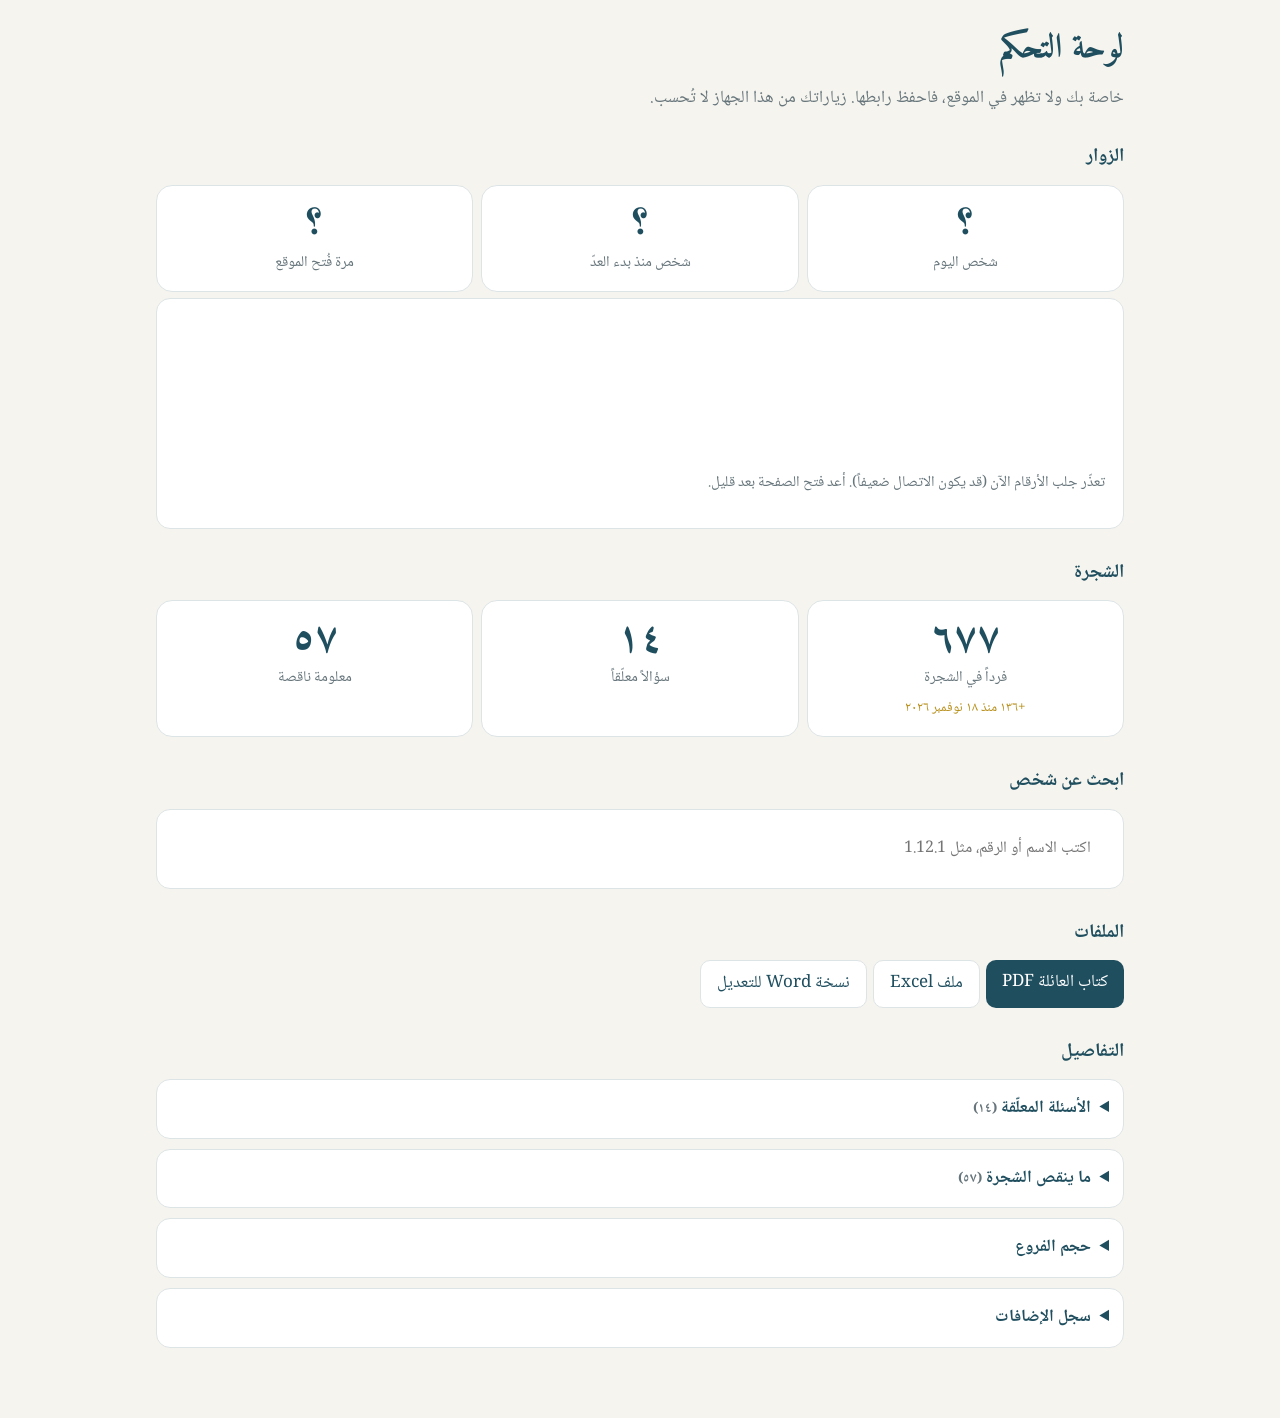
==== admin.html @ fd39e28c "زر «؟ الرموز» في أعلى الشجرة Co-Authored-By: Claude Opus 5.5 <noreply@anthropic.com> Claude-Session:" ====
<!DOCTYPE html>
<html lang="ar" dir="rtl">
<head>
<meta name="robots" content="noindex, nofollow">
<meta charset="utf-8">
<meta name="viewport" content="width=device-width, initial-scale=1">
<title>لوحة التحكم · عائلة البشيراب</title>
<meta name="description" content="شجرة عائلة البشيراب، ذرية الجد بشير: ابحث عن اسمك، واعرف صلة القرابة بين أي شخصين، وحمّل كتاب العائلة.">
<meta property="og:type" content="website">
<meta property="og:locale" content="ar_AR">
<meta property="og:site_name" content="عائلة البشيراب">
<meta property="og:title" content="شجرة عائلة البشيراب">
<meta property="og:description" content="ذرية الجد بشير: ابحث عن اسمك، واعرف صلة القرابة بين أي شخصين، وحمّل كتاب العائلة.">
<meta property="og:url" content="https://abdulhadibasheer11-debug.github.io/bashirab-family/">
<meta property="og:image" content="https://abdulhadibasheer11-debug.github.io/bashirab-family/og.png">
<meta property="og:image:width" content="1200">
<meta property="og:image:height" content="630">
<meta property="og:image:alt" content="شجرة عائلة البشيراب">
<meta name="twitter:card" content="summary_large_image">
<meta name="theme-color" content="#1f4e5f">
<link rel="manifest" href="manifest.webmanifest">
<link rel="icon" type="image/png" href="favicon.png">
<link rel="apple-touch-icon" href="apple-touch-icon.png">
<meta name="apple-mobile-web-app-title" content="البشيراب">
<meta name="apple-mobile-web-app-capable" content="yes">
<link rel="preload" href="fonts/naskh-400.woff" as="font" type="font/woff" crossorigin>
<link rel="preload" href="fonts/naskh-700.woff" as="font" type="font/woff" crossorigin>
<style>
@font-face{font-family:"Noto Naskh Arabic";font-weight:400;font-display:swap;src:url(fonts/naskh-400.woff) format("woff")}
@font-face{font-family:"Noto Naskh Arabic";font-weight:500 600;font-display:swap;src:url(fonts/naskh-600.woff) format("woff")}
@font-face{font-family:"Noto Naskh Arabic";font-weight:700 800;font-display:swap;src:url(fonts/naskh-700.woff) format("woff")}
@font-face{font-family:Amiri;font-weight:700;font-display:swap;src:url(fonts/amiri-Bold.woff) format("woff")}
:root{
  --ink:#1f2d33; --muted:#66757b; --line:#dde4e6; --bg:#f6f4ee; --card:#fff;
  --teal:#1f4e5f; --teal2:#2c6a7d; --gold:#b8901c; --gold-bg:#fbf4dc;
  --m:#2f6d93; --m-bg:#e9f2f8; --f:#a4466f; --f-bg:#fbedf3; --u-bg:#f1f1ef;
}
*{box-sizing:border-box}
body{margin:0;font-family:"Noto Naskh Arabic","Traditional Arabic",Tahoma,serif;font-size:17px;background:var(--bg);color:var(--ink);line-height:1.75}
a{color:inherit}
header{background:var(--teal);color:#fff;position:sticky;top:0;z-index:5;box-shadow:0 1px 0 rgba(0,0,0,.08)}
.hwrap{max-width:1000px;margin:auto;padding:10px 16px;display:flex;align-items:center;gap:14px;flex-wrap:wrap}
.brand{font-family:Amiri,serif;font-size:26px;text-decoration:none;color:#f5e6b0;white-space:nowrap}
nav{display:flex;gap:4px;flex-wrap:wrap}
nav a{color:#dbe8ec;text-decoration:none;padding:5px 11px;border-radius:999px;font-size:15px}
nav a.on,nav a:hover{background:rgba(255,255,255,.14);color:#fff}
.searchbox{position:relative;flex:1;min-width:200px}
#tabbar,#moresheet,#hsearch{display:none}
@media(max-width:700px){
  header{position:sticky;top:0}
  .hwrap{gap:8px;padding:6px 14px;min-height:44px}
  .brand{font-size:24px}
  #hsearch{display:grid;place-items:center;margin-inline-start:auto;width:42px;height:42px;border-radius:12px;border:0;background:rgba(255,255,255,.12);color:#fff;cursor:pointer}
  #hsearch svg{width:23px;height:23px;stroke:currentColor;fill:none;stroke-width:2.2;stroke-linecap:round}
  header.searching #hsearch{background:#f5e6b0;color:var(--teal)}
  #nav{display:none}
  #topsearch{display:none!important;width:100%;flex-basis:100%}
  header.searching #topsearch{display:block!important}
  .searchbox input{padding:9px 12px}
  body{padding-bottom:calc(64px + env(safe-area-inset-bottom))}
  #tabbar{display:flex;position:fixed;bottom:0;left:0;right:0;z-index:20;background:#fff;border-top:1px solid var(--line);
    box-shadow:0 -4px 16px rgba(31,78,95,.08);padding:4px 4px calc(4px + env(safe-area-inset-bottom))}
  #tabbar a,#tabbar button{flex:1;display:flex;flex-direction:column;align-items:center;gap:1px;padding:5px 0 3px;font:inherit;font-size:13.5px;
    color:var(--muted);text-decoration:none;background:none;border:0;border-radius:12px;cursor:pointer}
  #tabbar svg{width:23px;height:23px;stroke:currentColor;fill:none;stroke-width:1.8;stroke-linecap:round;stroke-linejoin:round}
  #tabbar .on{color:var(--teal);font-weight:700}
  #tabbar .on svg{stroke-width:2.3}
  #moresheet.open{display:block;position:fixed;inset:0;z-index:30;background:rgba(20,40,48,.35)}
  #moresheet .sheet{position:absolute;bottom:0;left:0;right:0;background:#fff;border-radius:18px 18px 0 0;padding:10px 14px calc(14px + env(safe-area-inset-bottom));animation:up .2s ease;touch-action:pan-x}
  #moresheet .sheet.drag{transition:none}
  #moresheet .sheet.back{transition:transform .2s ease}
  #moresheet .sheet a{display:block;padding:14px 8px;border-bottom:1px solid var(--line);color:var(--ink);text-decoration:none;font-size:17px}
  #moresheet .sheet a:last-child{border:0}
  #moresheet .grab{width:40px;height:4px;border-radius:2px;background:#d5dde0;margin:2px auto 6px}
}
@keyframes up{from{transform:translateY(40px);opacity:.4}to{transform:none;opacity:1}}
main.fade{animation:fadein .22s ease}
@keyframes fadein{from{opacity:0;transform:translateY(6px)}to{opacity:1;transform:none}}
.chip:active,.tcard:active,.bcard:active,.btn:active,#tabbar a:active,#tabbar button:active{transform:scale(.97)}
.searchbox input{width:100%;padding:9px 14px;border-radius:10px;border:0;font:inherit;font-size:16px;background:#fff;color:var(--ink)}
.results{position:absolute;top:calc(100% + 4px);right:0;left:0;background:#fff;border-radius:10px;box-shadow:0 8px 28px rgba(0,0,0,.18);max-height:60vh;overflow:auto;display:none;color:var(--ink)}
.results.show{display:block}
.results button{display:block;width:100%;text-align:right;border:0;background:none;padding:9px 14px;font:inherit;cursor:pointer;border-bottom:1px solid #f0f2f3}
.results button:hover,.results button.act{background:#f2f7f8}
.rnote{padding:8px 14px;font-size:14px;color:var(--muted);background:#fafbfb}
.results small{color:var(--muted);display:block;font-size:13.5px}
main{max-width:1000px;margin:auto;padding:22px 16px 60px}
h1{font-family:Amiri,serif;font-size:34px;margin:0 0 4px;color:var(--teal)}
h2{font-size:19px;margin:28px 0 10px;color:var(--teal)}
.lead{color:var(--muted);margin:0 0 18px}
.panel{background:var(--card);border:1px solid var(--line);border-radius:14px;padding:16px 18px;margin-bottom:14px}
.stats{display:grid;grid-template-columns:repeat(auto-fit,minmax(150px,1fr));gap:10px}
.stat{background:var(--card);border:1px solid var(--line);border-radius:12px;padding:12px 14px}
.stat b{display:block;font-size:26px;color:var(--teal)}
.stat span{color:var(--muted);font-size:14px}
.chips{display:flex;flex-wrap:wrap;gap:6px}
.chip{display:inline-flex;align-items:center;gap:5px;border:1.4px solid;border-radius:9px;padding:4px 11px;font-size:15.5px;text-decoration:none;cursor:pointer;background:#fff;line-height:1.5}
.chip.m{border-color:var(--m);background:var(--m-bg)}
.chip.f{border-color:var(--f);background:var(--f-bg)}
.chip.u{border-color:#aaa;background:var(--u-bg)}
.chip.dash{border-style:dashed;color:var(--muted);cursor:default;background:#fff}
.chip.hl{box-shadow:0 0 0 2.5px var(--gold)}
.chip:hover:not(.dash){filter:brightness(.96)}
.sym{color:#6a7a80;font-size:.9em}
.dead{color:#5f6a6e;font-weight:500;font-size:.85em;cursor:help;padding:2px 3px;margin:-2px -1px;border-radius:6px}
.dead:hover{background:rgba(0,0,0,.06)}
.rtip{position:absolute;z-index:60;background:#1f4e5f;color:#fff;font-size:15px;padding:5px 12px;border-radius:10px;box-shadow:0 4px 14px rgba(0,0,0,.2);pointer-events:none;animation:fadein .15s ease;white-space:nowrap}
.rtip:after{content:"";position:absolute;top:100%;left:50%;margin-left:-6px;border:6px solid transparent;border-top-color:#1f4e5f}
.trh{font-size:14.5px;color:#6b777b;margin-top:-2px}
.deadfull{font-size:.45em;color:#6b777b;font-weight:500;vertical-align:middle}
.chip.m.dd,.chip.f.dd,.chip.u.dd{border-color:#97a2a6;background:#eceeee}
.grouplbl{font-size:14px;color:var(--muted);margin:10px 0 6px}
.crumbs{font-size:15px;color:var(--muted);margin-bottom:10px;display:flex;flex-wrap:wrap;gap:4px;align-items:center}
.crumbs a{text-decoration:none;color:var(--teal2)}
.crumbs a:hover{text-decoration:underline}
.pcard{display:flex;gap:16px;align-items:flex-start;flex-wrap:wrap}
.avatar{width:64px;height:64px;border-radius:50%;display:grid;place-items:center;font-size:30px;font-family:Amiri,serif;font-weight:700;line-height:1;padding-bottom:6px;flex:none;border:2px solid}
.avatar.m{background:var(--m-bg);border-color:var(--m);color:var(--m)}
.avatar.f{background:var(--f-bg);border-color:var(--f);color:var(--f)}
.avatar.u{background:var(--u-bg);border-color:#aaa;color:#888}
.pname{font-size:28px;font-weight:700;margin:0}
.full{color:var(--muted);font-size:16px}
.facts{display:flex;flex-wrap:wrap;gap:6px;margin-top:8px}
.fact{background:#f3f5f5;border-radius:8px;padding:3px 10px;font-size:14.5px}
.fact.warn{background:var(--gold-bg);color:#6b5414}
.grid2{display:grid;grid-template-columns:1fr 1fr;gap:14px}
@media(max-width:700px){.grid2{grid-template-columns:1fr}.pname{font-size:23px}h1{font-size:28px}}
.mini{display:flex;flex-direction:column;align-items:center;gap:0;padding:6px 0}
.mini .row{display:flex;gap:8px;flex-wrap:wrap;justify-content:center}
.mini .vline{width:1.5px;height:18px;background:#9fb0b5}
.mini .me{font-size:17px;font-weight:700;padding:7px 16px;box-shadow:0 0 0 2.5px var(--gold)}
.tree ul{list-style:none;margin:0;padding-right:20px;border-right:1.5px solid #cdd7da}
.tree>ul{padding-right:0;border:0}
.tree li{margin:4px 0;position:relative}
.tree li>.ln{display:flex;align-items:center;gap:6px;flex-wrap:wrap}
.tog{width:24px;height:24px;border-radius:6px;border:1px solid var(--line);background:#fff;cursor:pointer;font-size:15px;line-height:1;color:var(--teal);flex:none}
.tog.ph{visibility:hidden}
.cnt{font-size:13.5px;color:var(--muted)}
.alsonote{font-size:13.5px;color:var(--gold)}
.relform{display:grid;grid-template-columns:1fr auto 1fr;gap:10px;align-items:end}
@media(max-width:700px){.relform{grid-template-columns:1fr}}
.pick label{font-size:14px;color:var(--muted);display:block;margin-bottom:4px}
.pick .searchbox input{border:1px solid var(--line)}
.pick .sel{margin-top:6px;min-height:34px}
.amp{font-size:22px;color:var(--gold);text-align:center;padding-bottom:6px}
.verdict{font-size:20px;font-weight:700;color:var(--teal);margin:4px 0 12px}
.path{display:flex;gap:18px;flex-wrap:wrap;justify-content:center;align-items:flex-start}
.path .col{display:flex;flex-direction:column-reverse;align-items:center;gap:0}
.path .arrow{color:#9fb0b5;font-size:15px;line-height:1.2}
.apex{text-align:center;margin-bottom:6px}
ol.miss{padding-right:20px}
ol.miss li{margin-bottom:8px}
.legend{display:flex;flex-wrap:wrap;gap:12px;font-size:14.5px;color:var(--muted);align-items:center}
footer{max-width:1000px;margin:auto;padding:0 16px 30px;color:var(--muted);font-size:14px;text-align:center}
.btn{display:inline-block;background:var(--teal);color:#fff;text-decoration:none;border-radius:10px;padding:8px 16px;font-size:15.5px;border:0;cursor:pointer;font:inherit}
.btn.ghost{background:#fff;color:var(--teal);border:1px solid var(--line)}
.empty{color:var(--muted);font-size:15px}
.sr-only{position:absolute;width:1px;height:1px;padding:0;margin:-1px;overflow:hidden;clip:rect(0,0,0,0);white-space:nowrap;border:0}
:focus-visible{outline:3px solid var(--gold);outline-offset:2px}
[tabindex="-1"]:focus,[tabindex="-1"]:focus-visible{outline:none}
.hero{background:linear-gradient(160deg,#1f4e5f 0%,#2a6476 100%);color:#fff;border-radius:18px;padding:26px 22px 20px;margin:0 0 22px;position:relative;box-shadow:0 10px 30px rgba(31,78,95,.18)}
.hero-in{display:flex;align-items:center;gap:18px;justify-content:space-between}
.hero-t{font-family:Amiri,serif;font-size:46px;line-height:1.15;color:#f5e6b0;margin:0}
.hero-sub{margin:6px 0 0;color:#dbe8ec;font-size:17px}
.hero-hi{margin:4px 0 0;color:#f5e6b0;font-size:16px}
.hero-hi a{color:#f5e6b0}
.hero-art{flex:none;width:150px;height:auto;opacity:.95}
.hero-search{margin-top:18px;max-width:none}
.hero-search input{padding:14px 18px;font-size:17px;border-radius:14px;box-shadow:0 4px 14px rgba(0,0,0,.15)}
.hero-links{margin-top:14px;font-size:15.5px;color:#a9c3cb;display:flex;gap:6px 14px;flex-wrap:wrap}
.hero-links a{color:#fff;text-decoration:none;border-bottom:1px solid rgba(255,255,255,.35)}
.askme{margin-top:14px;background:#fff;color:var(--ink);border-radius:14px;padding:14px 16px}
.askme b{font-size:17px;color:var(--teal)}
.askme p{margin:8px 0 0;font-size:14px;color:var(--muted)}
.askme .chips{margin-top:10px}
@media(max-width:560px){.hero{padding:22px 16px 16px;border-radius:16px}.hero-t{font-size:38px}.hero-art{width:96px}}
@media(max-width:700px){.hero-links{display:none}}
.tview{animation:tin .28s ease}
@keyframes tin{from{opacity:0;transform:translateY(10px)}to{opacity:1;transform:none}}
.tpath{font-size:14.5px;color:var(--muted);display:flex;flex-wrap:wrap;gap:4px;align-items:center;margin-bottom:10px}
.tpath a{color:var(--teal2);text-decoration:none;background:#fff;border:1px solid var(--line);border-radius:999px;padding:2px 10px}
.thead{border:2px solid;border-radius:16px;padding:14px 16px;text-align:center;max-width:460px;margin:0 auto;background:#fff}
.thead.m{border-color:var(--m);background:var(--m-bg)}.thead.f{border-color:var(--f);background:var(--f-bg)}
.thead.dd{border-color:#97a2a6;background:#eceeee}
.thn{font-size:24px;font-weight:700}
.ths{font-size:14px;color:var(--muted)}
.thc{font-size:14.5px;margin-top:4px;color:var(--ink)}
.thead .chips{justify-content:center;margin-top:10px}
.btn.sm{padding:5px 12px;font-size:14.5px}
.tvline{width:2px;height:22px;background:#c4cfd2;margin:0 auto}
.tgroup{border-top:2px solid #c4cfd2;padding-top:12px;margin-top:0}
.tgroup+.tgroup{margin-top:14px}
.tglbl{text-align:center;font-size:14px;color:var(--muted);margin:-4px 0 8px}
.tgrid{display:grid;grid-template-columns:repeat(auto-fill,minmax(150px,1fr));gap:10px}
.tcard{display:flex;flex-direction:column;gap:2px;text-decoration:none;color:var(--ink);border:1.5px solid;border-radius:12px;padding:10px 12px;background:#fff;transition:transform .12s,box-shadow .12s}
.tcard:hover{transform:translateY(-2px);box-shadow:0 6px 16px rgba(0,0,0,.08)}
.tcard.m{border-color:var(--m);background:var(--m-bg)}.tcard.f{border-color:var(--f);background:var(--f-bg)}
.tcard.dd{border-color:#97a2a6;background:#eceeee}
.tcard.leaf{border-style:dashed;opacity:.85}
.tcard.bc{border-top:5px solid var(--bc)}
.bcard.bc:before{background:var(--bc)}
.bdot{display:inline-block;width:10px;height:10px;border-radius:50%;background:var(--bc);margin-inline-end:6px;vertical-align:middle}
.fact.branch{background:color-mix(in srgb,var(--bc) 14%,#fff);color:var(--ink)}
.fact.branch a{text-decoration:none;font-weight:600}
.avatar.bc{box-shadow:0 0 0 4px #fff,0 0 0 7px var(--bc)}
.hometree{background:var(--card);border:1px solid var(--line);border-radius:16px;padding:14px}
.hometree .htop{display:flex;justify-content:center;gap:8px;flex-wrap:wrap;align-items:center;margin-bottom:6px}
.hometree .hsibs{display:flex;justify-content:center;gap:6px;flex-wrap:wrap;margin:6px 0 2px}
.hometree .hmore{display:flex;justify-content:center;margin-top:14px}
.hometree .hnote{font-size:14px;color:var(--muted);text-align:center;margin:10px 0 0}
#a2hs{display:none;margin:18px 0;background:var(--gold-bg);border:1px solid #ecd9a0;border-radius:14px;padding:12px 14px;font-size:15.5px}
#a2hs.show{display:block}
#a2hs b{color:var(--teal)}
#a2hs .row{display:flex;gap:8px;margin-top:8px;flex-wrap:wrap}
::view-transition-group(*){animation-duration:.32s;animation-timing-function:cubic-bezier(.2,.8,.2,1)}
::view-transition-old(root){animation:vtout .16s ease both}
::view-transition-new(root){animation:vtin .26s ease both}
::view-transition-new(tkids){animation:vtkids .34s cubic-bezier(.2,.8,.2,1) both}
::view-transition-old(tkids){animation:vtout .14s ease both}
@keyframes vtin{from{opacity:0}}
@keyframes vtout{to{opacity:0}}
@keyframes vtkids{from{opacity:0;transform:translateY(26px)}}
@media(prefers-reduced-motion:reduce){::view-transition-group(*),::view-transition-old(*),::view-transition-new(*){animation:none!important}}
.tcard .tn{font-weight:700;font-size:17px}
.tcard .ts{font-size:13.5px;color:var(--muted);line-height:1.5}
.tcard .tk{font-size:14px;color:var(--teal);margin-top:auto;padding-top:4px}
.tcard.leaf .tk{color:var(--muted)}
@media(max-width:560px){.tgrid{grid-template-columns:repeat(2,minmax(0,1fr))}}
.hero-actions{display:flex;gap:8px;flex-wrap:wrap;margin:-6px 0 18px}
.bgrid{display:grid;grid-template-columns:repeat(auto-fill,minmax(230px,1fr));gap:12px}
.bcard{display:block;text-decoration:none;color:inherit;background:var(--card);border:1px solid var(--line);border-radius:14px;padding:14px 16px;position:relative;overflow:hidden;transition:box-shadow .15s,transform .15s}
.bcard:hover{box-shadow:0 6px 18px rgba(31,78,95,.12);transform:translateY(-1px)}
.bcard:before{content:"";position:absolute;inset:0 0 auto 0;height:4px;background:var(--gold)}
.bcard .bn{font-size:19px;font-weight:700;color:var(--teal)}
.bcard .bs{font-size:14px;color:var(--muted);margin-top:2px}
.bcard .bnum{display:flex;gap:14px;margin-top:10px;font-size:14px;color:var(--muted)}
.bcard .bnum b{display:block;font-size:20px;color:var(--ink)}
.bcard .bkids{margin-top:8px;font-size:14px;color:var(--muted);line-height:1.6}
.news{border-right:4px solid var(--gold)}
.news ul{margin:4px 0 0;padding-right:18px}
.news li{margin:3px 0}
.news .nd{font-size:14px;color:var(--muted);margin-top:8px}
.bpick{display:flex;gap:6px;flex-wrap:wrap;margin-bottom:12px}
.bpick a{text-decoration:none;border:1px solid var(--line);background:#fff;border-radius:999px;padding:5px 12px;font-size:15px;color:var(--teal)}
.bpick a.on{background:var(--teal);color:#fff;border-color:var(--teal)}
.bpick a small{color:inherit;opacity:.7;margin-right:4px}
.askbox{margin-top:10px;background:#fff8e6;border:1px dashed #d8b85a;border-radius:10px;padding:8px 12px;font-size:15px}
.askbox a{color:var(--teal);font-weight:700}
.bars{display:flex;flex-direction:column;gap:7px}
.bar{display:grid;grid-template-columns:110px 1fr 44px;align-items:center;gap:8px;font-size:15px}
.bar a{color:var(--teal);text-decoration:none}
.bar .tr{background:#eef2f3;border-radius:6px;height:14px;overflow:hidden}
.bar .fl{background:var(--teal2);height:100%;border-radius:6px}
.bar .v{text-align:left;color:var(--muted);font-size:14px}
.rank{counter-reset:r;list-style:none;padding:0;margin:0}
.rank li{counter-increment:r;display:flex;justify-content:space-between;gap:8px;padding:6px 0;border-bottom:1px solid var(--line);font-size:15.5px}
.rank li:last-child{border:0}
.rank li:before{content:counter(r, arabic-indic);color:var(--gold);font-weight:700;width:22px}
.rank li span:first-of-type{flex:1}
.rank .v{color:var(--muted);font-size:14px}
h1.pname{font-family:inherit;color:var(--ink)}
#mebar .mewrap{max-width:1000px;margin:auto;padding:8px 16px;font-size:15px;display:flex;gap:10px;align-items:center;flex-wrap:wrap}
#mebar .meline{background:var(--gold-bg);border-bottom:1px solid #ecdca6;color:var(--ink)}
#mebar .meline a{color:var(--teal);font-weight:700;text-decoration:none}
.linkbtn{background:none;border:0;padding:0;font:inherit;color:var(--teal2);text-decoration:underline;cursor:pointer}
.mechoose{max-width:1000px;margin:16px auto 0;padding:0 16px}
.mechoose .panel{border:1.5px solid var(--gold);background:var(--gold-bg);margin:0}
.mechoose h2{margin:0 0 4px;font-size:19px;color:var(--teal)}
.mechoose p{margin:0 0 10px;color:var(--muted);font-size:15.5px}
.mechoose .row2{display:flex;gap:10px;align-items:flex-start;flex-wrap:wrap}
.mechoose .searchbox{max-width:420px}
.mechoose .searchbox input{width:100%;padding:9px 12px;border:1px solid #c9b77c;border-radius:10px;font:inherit;font-size:16px;background:#fff}
.mebox{margin-top:12px;border:1.5px solid var(--gold);background:var(--gold-bg);border-radius:12px;padding:10px 14px}
.mebox .melbl{font-size:14px;color:#8a6d12;font-weight:700;margin-bottom:2px}
.mebox .mel{font-size:16.5px;font-weight:700;color:var(--teal)}
.mebox .mside{display:block;font-size:14px;color:var(--muted);font-weight:400;margin:-2px 0 4px}
.mebox a{font-size:14.5px;color:var(--teal2)}
.fixform{display:flex;flex-direction:column;gap:14px;max-width:620px}
.fld label{display:block;font-size:15.5px;margin-bottom:4px;font-weight:500}
.fld input,.fld select,.fld textarea{width:100%;padding:9px 12px;border:1px solid #b9c6ca;border-radius:10px;font:inherit;font-size:16px;background:#fff;color:var(--ink)}
.fld textarea{resize:vertical}
.fld .opt{color:var(--muted);font-weight:400;font-size:14px}
#f-contact{text-align:right}
@media(max-width:700px){.fixform .btn{align-self:stretch}}
.fixform .btn{align-self:flex-start;padding:10px 26px}
.fstatus{margin:0;color:#8a2f2f;min-height:1em}
.fok{font-size:17px;color:var(--teal);font-weight:700;margin:0}
footer a{color:var(--teal2)}

/* ---------- وضع التعديل (لا يظهر إلا لمن فتح رابط #edit) */
#editbar .ewrap{max-width:1000px;margin:auto;padding:9px 16px;display:flex;gap:10px;align-items:center;flex-wrap:wrap;font-size:16px}
#editbar .eline{background:#e7f1ec;border-bottom:1px solid #b9d6c6;color:var(--ink)}
#editbar b{color:#1d5c3f}
#editbar .btn{padding:7px 14px}
.editp{border:1.5px solid #8fbfa6;background:#f4faf6}
.editp h2{margin:0 0 10px;font-size:19px}
.ebtns{display:grid;grid-template-columns:repeat(2,minmax(0,1fr));gap:10px}
.ebtns button{font:inherit;font-size:17px;padding:13px 10px;border-radius:12px;border:1px solid #9cc5ae;background:#fff;color:var(--teal);cursor:pointer;font-weight:500}
.ebtns button.on{background:var(--teal);color:#fff;border-color:var(--teal)}
.ebtns button.danger{color:#9b2c2c;border-color:#e3b4b4}
.eform{margin-top:14px;display:flex;flex-direction:column;gap:14px}
.eform:empty{display:none}
.eform .fld input,.eform .fld select,.eform .fld textarea{font-size:17px;padding:11px 13px}
.eform .row3,.row3{display:flex;gap:10px;flex-wrap:wrap}
.eform .row3 .btn{padding:11px 22px;font-size:17px}
.seg{display:flex;gap:8px}
.seg label{flex:1;text-align:center;border:1px solid #b9c6ca;border-radius:10px;padding:10px;font-size:17px;cursor:pointer;background:#fff;margin:0;position:relative}
.seg input{position:absolute;inset:0;width:100%;height:100%;margin:0;opacity:0;pointer-events:none}
.seg label:has(input:checked){background:var(--teal);color:#fff;border-color:var(--teal)}
.chk{display:flex;gap:10px;align-items:center;font-size:17px;cursor:pointer}
.chk input{width:22px;height:22px}
.emsg{margin:0;font-size:16px;color:#1d5c3f;font-weight:700;min-height:1em}
.emsg.err{color:#8a2f2f}
.tag{display:inline-block;font-size:13.5px;border-radius:6px;padding:1px 6px;margin-inline-start:4px;vertical-align:middle;font-weight:700}
.tag.new{background:#d8efe2;color:#1d5c3f}.tag.ed{background:#fbf0cf;color:#7a5b00}.tag.del{background:#f6dcdc;color:#8a2f2f}
.chip.addk{border:1.5px dashed #6aa888;color:#1d5c3f;background:#f4faf6;cursor:pointer;font:inherit}
.oplist{list-style:none;margin:0;padding:0;display:flex;flex-direction:column;gap:10px}
.oplist li{background:#fff;border:1px solid var(--line);border-radius:12px;padding:12px 14px;display:flex;gap:8px;align-items:flex-start;font-size:16.5px;flex-wrap:wrap}
.oplist .ot{flex:1;min-width:200px;line-height:1.7}
.oplist .ok{margin-inline-start:0;margin-inline-end:6px;font-size:14px;padding:1px 7px}
@media(max-width:700px){#editbar .ewrap{font-size:15px}.ebtns button{font-size:16px}}
#efab{position:fixed;bottom:18px;left:50%;transform:translateX(-50%);z-index:19;background:#1d5c3f;color:#fff;border-radius:999px;padding:13px 24px;font-size:16.5px;font-weight:700;box-shadow:0 6px 18px rgba(0,0,0,.28);text-decoration:none;white-space:nowrap;display:flex;gap:8px;align-items:center}
#efab[hidden]{display:none}
#efab .fabn{background:#fff;color:#1d5c3f;border-radius:999px;min-width:24px;height:24px;display:inline-flex;align-items:center;justify-content:center;font-size:15px;padding:0 6px}
body.hasfab #foot{padding-bottom:90px}
@media(max-width:700px){#efab{bottom:calc(76px + env(safe-area-inset-bottom))}}
.ef h2{margin:0 0 12px;font-size:19px}
.ef .fld input,.ef .fld textarea{font-size:17px;padding:11px 13px}
.ef .fld{margin-bottom:12px}
.emore summary{cursor:pointer;color:var(--teal2);font-size:16px;margin:10px 0}
.egrp{margin-bottom:16px}
.egrp .grouplbl{margin-bottom:6px}
.krows{display:flex;flex-direction:column;gap:8px;margin-bottom:8px}
.krow{display:flex;align-items:center;gap:6px 8px;flex-wrap:wrap;background:#fff;border:1px solid var(--line);border-radius:12px;padding:7px 9px}
.kctl{display:flex;gap:10px;align-items:center}
.krow .kname{flex:1;min-width:0;font:inherit;font-size:16.5px;padding:6px 10px;border:1px solid #b9c6ca;border-radius:9px}
.krow .ksym{font-size:16px;width:18px;text-align:center}.krow .ksym.m{color:var(--m)}.krow .ksym.f{color:var(--f)}
.krow .kdead{display:flex;align-items:center;gap:4px;font-size:15.5px;color:var(--muted)}
.krow .kdead input{width:19px;height:19px}
.krow .kdel{font:inherit;font-size:14.5px;border:1px solid #e3b4b4;color:#9b2c2c;background:#fff;border-radius:8px;padding:5px 9px;cursor:pointer}
.krow .kfam{font-size:15px;color:var(--teal);text-decoration:none;font-weight:700;white-space:nowrap}
.krow.del{background:#fbeeee;border-color:#e3b4b4}.krow.del .kname{text-decoration:line-through;color:#9b2c2c}
.krow.new{border:1.5px dashed #6aa888;background:#f4faf6}
.seg.sm label{padding:6px 10px;font-size:15.5px;flex:0 0 auto}
.addk{font-size:16.5px;padding:9px 14px}
.efsave{display:flex;gap:10px;flex-wrap:wrap;margin:6px 0 8px}
.efsave .btn{padding:12px 26px;font-size:16.5px}
.efsave #ef-save{flex:1;max-width:260px}
.searchbox.big input{font-size:18px;padding:13px 14px}
.btn.off{opacity:.45;cursor:not-allowed}
@media(max-width:700px){.kctl{flex-basis:100%;padding-inline-start:26px}.krow .kname{width:auto}.efsave #ef-save{max-width:none;flex-basis:100%}}
/* ---------- لوحة صاحب الموقع (#admin) */
.alinks{list-style:none;margin:0;padding:0;display:flex;flex-wrap:wrap;gap:8px 16px;font-size:17px}
.alinks a,.alist a{color:var(--teal);font-weight:700}
.alist{margin:0 0 14px;padding-inline-start:20px;line-height:1.9;font-size:16.5px}
.alist a.sm{font-weight:500;font-size:14.5px;color:var(--teal2);margin-inline-start:4px}
.anums{list-style:none;margin:0 0 14px;padding:0;font-size:16.5px;line-height:2}
.anums b{color:var(--teal);font-size:18px}
#a-vis #v-sum{font-size:18px}
#a-vis #v-sum b{color:var(--teal);font-size:22px}
.tblw{overflow-x:auto;margin:10px 0}
.atbl{border-collapse:collapse;width:100%;font-size:16px}
.atbl caption{text-align:start;font-weight:700;margin-bottom:6px}
.atbl th,.atbl td{border-bottom:1px solid var(--line);padding:7px 8px;text-align:start}
.atbl thead th{background:#eef3f2}
.muted{color:var(--muted);font-size:15px}
.ares{border:1px solid var(--line);border-radius:12px;padding:10px 14px;margin-top:12px;background:#fff}
.ares h3{margin:0 0 6px}
section[tabindex="-1"]:focus{outline:none}
.adminonly header,.adminonly #foot,.adminonly #tabbar,.adminonly #moresheet,.adminonly #mebar,.adminonly #editbar,.adminonly #efab,.adminonly #a2hs{display:none!important}
.adminonly body{padding-bottom:0!important}
.adminonly main{padding-top:20px}

/* الرئيسية: رأس الشجرة */
.htopcard{display:flex;flex-direction:column;align-items:center;gap:2px;max-width:240px;margin:4px auto 0;text-decoration:none;color:var(--teal);background:linear-gradient(160deg,#fbf4dc,#f3e3a8);border:2px solid #e2c56a;border-radius:18px;padding:12px 18px;box-shadow:0 6px 18px rgba(184,144,28,.18);transition:transform .15s}
.htopcard:hover{transform:translateY(-2px)}
.htopcard b{font-family:Amiri,serif;font-size:30px;line-height:1.2}
.htopcard span{font-size:14px;color:#7a6420}
.hcrown{font-size:18px;color:var(--gold);animation:twinkle 2.6s ease-in-out infinite}
@keyframes twinkle{50%{opacity:.35;transform:scale(.8)}}
.tleaves{display:inline-flex;gap:2px;margin-left:6px;vertical-align:middle}
.tleaves i{width:6px;height:6px;border-radius:50% 0;background:var(--bc,var(--teal2));opacity:.75;transform:rotate(45deg)}
.tcard{min-height:64px}
.tkids .tcard{animation:cardin .38s cubic-bezier(.2,.8,.2,1) both;animation-delay:calc(var(--i,0) * 35ms)}
@keyframes cardin{from{opacity:0;transform:translateY(14px) scale(.96)}}
.tgen{display:inline-block;margin-top:6px;font-size:13.5px;color:#7a6420;background:var(--gold-bg);border:1px solid #ecd9a0;border-radius:999px;padding:1px 10px}
/* تسلَّ مع العائلة */
.funban{display:flex;align-items:center;gap:14px;margin:18px 0 6px;padding:16px 18px;border-radius:18px;text-decoration:none;color:#fff;background:linear-gradient(135deg,#2c6a7d,#1f4e5f 55%,#5b8c3a);box-shadow:0 8px 22px rgba(31,78,95,.22);transition:transform .15s}
.funban:hover{transform:translateY(-2px)}
.funban .fbi{font-size:34px;flex:none;width:58px;height:58px;display:grid;place-items:center;background:rgba(255,255,255,.14);border-radius:16px}
.funban .fbt{flex:1;min-width:0}
.funban b{display:block;font-family:Amiri,serif;font-size:24px;color:#f5e6b0}
.funban small{display:block;font-size:14.5px;opacity:.9;line-height:1.6}
.funban .fbgo{margin-inline-start:auto;font-size:30px;color:#f5e6b0}

.fungrid{display:grid;grid-template-columns:repeat(auto-fill,minmax(250px,1fr));gap:12px}
.funcard{background:var(--card);border:1px solid var(--line);border-radius:16px;padding:14px 16px;display:flex;flex-direction:column;gap:8px;text-decoration:none;color:inherit;position:relative;overflow:hidden}
.funcard:before{content:"";position:absolute;inset:0 0 auto 0;height:4px}
.funcard.fact:before{background:#e8c86e}.funcard.meet:before{background:#c0603a}.funcard.play:before{background:#5b8c3a}.funcard.roots:before{background:#2c6a7d}
.funcard p{margin:0;line-height:1.8;font-size:16px}
.funcard .btn{align-self:flex-start;margin-top:auto}
.funcard.play{background:linear-gradient(160deg,#f2f8ee,#fff)}
.funcard.play:hover{box-shadow:0 6px 18px rgba(91,140,58,.18)}
.fct{font-weight:700;color:var(--teal);font-size:17px}
.funcard a:not(.btn):not(.lrung):not(.meetname){color:var(--teal2)}
.meetname{font-family:Amiri,serif;font-size:26px;text-decoration:none;font-weight:700}
.meetname.m{color:var(--m)}.meetname.f{color:var(--f)}
.meetsub{font-size:14px!important;color:var(--muted)}
.ladder{display:flex;flex-wrap:wrap;align-items:center;gap:4px;margin:2px 0}
.lrung{font-size:14px;text-decoration:none;border:1px solid var(--line);border-radius:999px;padding:1px 9px;background:#fff;color:var(--ink);animation:cardin .35s both;animation-delay:calc(var(--i,0) * 60ms)}
.lrung.m{border-color:var(--m)}.lrung.f{border-color:var(--f)}
.lrung:first-child{background:var(--gold-bg);border-color:#e2c56a;font-weight:700}
.larr{color:var(--muted);font-size:12px}
/* اللعبة */
.game{max-width:560px;margin:0 auto}
.gtop{display:flex;justify-content:space-between;font-size:15px;color:var(--muted)}
.gscore{color:var(--gold);font-weight:700}
.gbar{height:8px;background:#e6ecee;border-radius:99px;margin:8px 0 16px;overflow:hidden}
.gbar i{display:block;height:100%;background:linear-gradient(90deg,#5b8c3a,#b8901c);border-radius:99px;transition:width .4s}
.gq{font-size:21px;line-height:1.7;margin-bottom:14px;text-align:center}
.gq b{font-family:Amiri,serif;font-size:28px;color:var(--teal)}
.gopts{display:grid;gap:10px}
.gopt{font:inherit;font-size:18px;padding:13px;border-radius:14px;border:2px solid var(--line);background:#fff;cursor:pointer;transition:transform .12s,background .2s}
.gopt:hover:not(:disabled){border-color:var(--teal2);transform:translateY(-1px)}
.gopt{display:flex;align-items:center;justify-content:center;gap:8px;position:relative}
.gmark{position:absolute;inset-inline-start:14px;font-size:20px;font-weight:700}
.gopt.ok .gmark:before{content:"✓";color:#3f7a2a}.gopt.no .gmark:before{content:"✗";color:#b04a2c}
.gres{font-size:19px;font-weight:700;margin:0 0 4px}.gres.ok{color:#3f7a2a}.gres.no{color:#b04a2c}.gres b{color:var(--ink)}
.gnas{font-size:14.5px;color:var(--muted);margin:6px 0 4px!important}
.lrung.hl{background:#e7f4e1;border-color:#5b8c3a;border-width:2px;font-weight:700}
.lrung.self{font-weight:700;border-width:2px}
.gfb .btn{margin-top:14px;width:100%;font-size:17px;padding:12px}
.gopt.ok{background:#e7f4e1;border-color:#5b8c3a;animation:pop .35s}
.gopt.no{background:#fbe9e7;border-color:#c0603a;animation:shake .4s}
.gopt:disabled{cursor:default;color:var(--ink);opacity:1}
@keyframes pop{50%{transform:scale(1.05)}}
@keyframes shake{25%{transform:translateX(-6px)}75%{transform:translateX(6px)}}
.gfb{margin-top:14px}.gfb p{line-height:1.8}
.gend{text-align:center}
.gbig{font-family:Amiri,serif;font-size:64px;color:var(--teal);line-height:1.2}
.gmsg{font-size:20px;font-weight:700;color:var(--gold)}
.confetti{position:fixed;width:9px;height:9px;border-radius:2px;pointer-events:none;z-index:50;animation:conf 1s cubic-bezier(.2,.7,.4,1) forwards}
@keyframes conf{to{transform:translate(var(--dx),var(--dy)) rotate(var(--r));opacity:0}}
@media(prefers-reduced-motion:reduce){.tkids .tcard,.lrung,.hcrown{animation:none}}

/* لوحة التحكم المبسطة */
.tiles{display:grid;grid-template-columns:repeat(3,minmax(0,1fr));gap:8px;margin-bottom:6px}
@media(max-width:560px){.tile{padding:10px 6px}.tile b{font-size:30px!important}.tile span{font-size:13.5px!important}}
.tile{background:var(--card);border:1px solid var(--line);border-radius:16px;padding:14px;text-align:center}
.tile b{display:block;font-family:Amiri,serif;font-size:40px;line-height:1.2;color:var(--teal)}
.tile span{font-size:15px;color:var(--muted)}.tile small{color:var(--gold);font-size:13.5px}
.wk{display:flex;align-items:flex-end;justify-content:space-between;gap:6px;height:140px;padding:6px 4px 0}
.wd{flex:1;display:flex;flex-direction:column;align-items:center;justify-content:flex-end;gap:4px;font-size:13.5px}
.wd span{width:70%;max-width:40px;background:linear-gradient(#2c6a7d,#5d9aab);border-radius:8px 8px 3px 3px}
.wd:last-child span{background:linear-gradient(#b8901c,#e2c56a)}
.wd em{font-style:normal;font-weight:700;color:var(--teal)}.wd small{color:var(--muted)}
.adet{background:var(--card);border:1px solid var(--line);border-radius:14px;padding:10px 14px;margin-bottom:10px}
.adet summary{cursor:pointer;font-weight:700;color:var(--teal);font-size:17px;padding:4px 0}
.adet h3{font-size:16px;margin:12px 0 4px;color:var(--teal2)}
.bars{display:grid;gap:6px;margin-top:8px}
.bar{display:grid;grid-template-columns:130px 1fr 44px;align-items:center;gap:8px;text-decoration:none;color:var(--ink);font-size:15.5px}
.bar .bt{background:#eef2f3;border-radius:99px;height:12px;overflow:hidden}.bar .bt i{display:block;height:100%;border-radius:99px}
.bar b{color:var(--teal);text-align:end}
.ares{margin-top:12px}.ares p{margin:4px 0 8px;line-height:1.8}

/* الواجهة المختصرة ورأس الشجرة */
.hero.c{padding:16px 18px 16px;margin-bottom:14px}
.hc-top{display:flex;align-items:baseline;gap:6px 12px;flex-wrap:wrap}
.hero.c .hero-t{font-size:32px}
.hero.c .hero-sub{margin:0;font-size:15px}
.hero.c .hero-search{margin-top:12px}
.hero.c .hero-search input{padding:12px 16px}
.hero-me{display:inline-block;margin-top:10px;color:#f5e6b0;font-size:15px}
.tbar{display:flex;align-items:center;justify-content:space-between;gap:8px;margin-bottom:10px;min-height:30px}
.tbar .tpath{margin:0}
.thint{font-size:14.5px;color:var(--muted)}
.tbtns{display:flex;gap:6px;flex:none}
button.tlist{font:inherit;font-size:14px;cursor:pointer}
button.tlist[aria-expanded="true"]{background:var(--gold-bg);border-color:#e2c56a;color:#7a6420}
.lgpop{background:#fff;border:1px solid var(--line);border-radius:14px;padding:10px 14px;margin:0 0 12px;box-shadow:0 6px 18px rgba(31,78,95,.1);animation:fadein .18s ease}
.lgrow{display:flex;align-items:center;gap:8px;flex-wrap:wrap;font-size:15px;padding:5px 0;border-bottom:1px solid #eef2f3}
.lgrow:last-child{border:0}
.lgc{display:inline-block;font-size:14px;padding:2px 10px;border-radius:8px;border:1.5px solid}
.lgc.m{border-color:var(--m);background:var(--m-bg)}.lgc.f{border-color:var(--f);background:var(--f-bg)}.lgc.dd{border-color:#97a2a6;background:#eceeee}.lgc.leaf{border-style:dashed;border-color:var(--m)}
.tlist{flex:none;font-size:14px;color:var(--teal2);text-decoration:none;border:1px solid var(--line);background:#fff;border-radius:999px;padding:3px 12px}
h1.thn{font-family:inherit;color:inherit;margin:0;font-size:24px}
.thead.root{display:flex;flex-direction:column;align-items:center;gap:2px;max-width:340px;text-decoration:none;color:var(--teal);background:linear-gradient(160deg,#fbf4dc,#f3e3a8);border:2px solid #e2c56a;box-shadow:0 6px 18px rgba(184,144,28,.18)}
.thead.root .thn{font-family:Amiri,serif;font-size:32px;line-height:1.2}
.thead.root .ths{color:#7a6420}
.tcard{min-height:54px}
.tcard .tk{display:flex;align-items:center;justify-content:space-between}
.tgo{font-size:20px;line-height:1;color:var(--muted)}
.legend1{display:flex;flex-wrap:wrap;align-items:center;gap:6px 12px;font-size:14px;color:var(--muted);margin:18px 0 0}
.lg{display:inline-block;width:16px;height:12px;border-radius:4px;border:1.5px solid;margin-inline-end:-6px;vertical-align:middle}
.lg.m{border-color:var(--m);background:var(--m-bg)}.lg.f{border-color:var(--f);background:var(--f-bg)}.lg.dd{border-color:#97a2a6;background:#eceeee}.lg.leaf{border-style:dashed;border-color:var(--m)}
</style>
</head>
<body>
<header><div class="hwrap">
  <a class="brand" href="#">البشيراب</a>
  <button type="button" id="hsearch" aria-label="بحث"><svg viewBox="0 0 24 24"><circle cx="11" cy="11" r="6.5"/><path d="M20 20l-4.3-4.3"/></svg></button>
  <nav id="nav" aria-label="القائمة الرئيسية">
    <a href="#" data-v="tree">الشجرة</a>
    <a href="#relation" data-v="relation">صلة القرابة</a>
    <a href="#fun" data-v="fun">تسلَّ</a>
    <a href="#stats" data-v="stats">الإحصائيات</a>
    <a href="#edit" data-v="edit">صحّح أو أضف</a>
    <a href="bashirab-family-book.pdf" download="شجرة عائلة البشيراب - الإصدار الأول 2026.pdf">تحميل الكتاب PDF</a>
  </nav>
  <div class="searchbox" id="topsearch"><input type="search" placeholder="ابحث عن اسم…" aria-label="ابحث عن اسم في العائلة" autocomplete="off"><div class="results"></div></div>
</div></header>
<div id="live" class="sr-only" aria-live="polite"></div>
<div id="editbar"></div>
<a id="efab" href="#edits" hidden></a>
<div id="mebar"></div>
<main id="app" tabindex="-1"></main>
<footer id="foot"></footer>
<nav id="tabbar" aria-label="التنقل">
  <a href="#tree" data-v="tree"><svg viewBox="0 0 24 24"><rect x="9" y="3" width="6" height="4" rx="1"/><rect x="3" y="16" width="6" height="4" rx="1"/><rect x="15" y="16" width="6" height="4" rx="1"/><path d="M12 7v4M6 16v-3h12v3"/></svg>الشجرة</a>
  <a href="#fun" data-v="fun"><svg viewBox="0 0 24 24"><circle cx="12" cy="12" r="8"/><circle cx="12" cy="12" r="4.5"/><circle cx="12" cy="12" r="1.2"/></svg>تسلَّ</a>
  <a href="#relation" data-v="relation"><svg viewBox="0 0 24 24"><circle cx="7" cy="8" r="3"/><circle cx="17" cy="8" r="3"/><path d="M2 20c0-3 2.5-5 5-5s5 2 5 5M12 20c0-3 2.5-5 5-5s5 2 5 5"/></svg>القرابة</a>
  <button type="button" id="tabmore" data-v="more"><svg viewBox="0 0 24 24"><circle cx="5" cy="12" r="1.3"/><circle cx="12" cy="12" r="1.3"/><circle cx="19" cy="12" r="1.3"/></svg>المزيد</button>
</nav>
<div id="moresheet"><div class="sheet" role="menu">
  <div class="grab"></div>
  <a href="#stats">الإحصائيات</a>
  <a href="#edit">صحّح أو أضف إلى الشجرة</a>
  <a href="#fix">اقتراح أو سؤال</a>
  <a href="bashirab-family-book.pdf" download="شجرة عائلة البشيراب - الإصدار الأول 2026.pdf">تحميل كتاب العائلة PDF</a>
  <a href="#" id="moreme">اعرف صلتك بالعائلة</a>
</div></div>

<script>
window.ADMIN_ONLY = true;
const DATA = {"people": [{"id": "0", "name": "بشير", "gender": "ذكر", "father": null, "mother": null, "father_txt": "", "group": "", "spouse": "فدلم حاج محمد، وزوجة أخرى", "notes": "الجد الأكبر", "dead": true, "unknown": "", "alias": "", "kids": ["1", "0.2", "0.6", "0.7", "0.5", "0.3", "0.4", "0.8", "0.9", "0.10"]}, {"id": "1", "name": "محمد", "gender": "ذكر", "father": "0", "mother": null, "father_txt": "", "group": "الزوجة الأولى: فدلم حاج محمد", "spouse": "", "notes": "", "dead": true, "unknown": "", "alias": "", "kids": ["1.5", "1.6", "1.8", "1.15", "1.17", "1.18", "1.1", "1.2", "1.4", "1.9", "1.10", "1.11", "1.12", "1.13", "1.14"]}, {"id": "0.2", "name": "طمبل", "gender": "ذكر", "father": "0", "mother": null, "father_txt": "", "group": "الزوجة الأولى: فدلم حاج محمد", "spouse": "", "notes": "", "dead": true, "unknown": "", "alias": "", "kids": ["0.2.1"]}, {"id": "0.6", "name": "فاطمة", "gender": "أنثى", "father": "0", "mother": null, "father_txt": "", "group": "الزوجة الأولى: فدلم حاج محمد", "spouse": "محمد صالح إدريس محمد أبو بكر", "notes": "الأم الكبرى للنوراب", "dead": true, "unknown": "", "alias": "أم النوراب", "kids": ["0.6.1", "0.6.2", "0.6.3", "0.6.4", "0.6.5", "0.6.6", "0.6.7", "0.6.8"]}, {"id": "0.7", "name": "آمنة", "gender": "أنثى", "father": "0", "mother": null, "father_txt": "", "group": "الزوجة الأولى: فدلم حاج محمد", "spouse": "فرح", "notes": "الأم الكبرى للدبلاب أهل دبلة", "dead": true, "unknown": "", "alias": "أم الدبلاب", "kids": ["0.7.1", "0.7.2", "0.7.3", "0.7.4"]}, {"id": "0.3", "name": "أحمد", "gender": "ذكر", "father": "0", "mother": null, "father_txt": "", "group": "الزوجة الثانية", "spouse": "", "notes": "", "dead": true, "unknown": "", "alias": "", "kids": ["0.3.2", "0.3.1", "0.3.3", "0.3.4"]}, {"id": "0.4", "name": "حاكم", "gender": "ذكر", "father": "0", "mother": null, "father_txt": "", "group": "الزوجة الثانية", "spouse": "", "notes": "", "dead": true, "unknown": "", "alias": "", "kids": ["0.4.1", "0.4.2", "0.4.3", "0.4.4", "0.4.5"]}, {"id": "0.5", "name": "عبد الدائم", "gender": "ذكر", "father": "0", "mother": null, "father_txt": "", "group": "الزوجة الثانية", "spouse": "زوجة من حامدنارتي، وفاطمة «كلتوم»", "notes": "", "dead": true, "unknown": "", "alias": "", "kids": ["0.5.3", "0.5.4", "0.5.5", "0.5.1", "0.5.2", "0.5.6", "0.5.7"]}, {"id": "0.8", "name": "علي", "gender": "ذكر", "father": "0", "mother": null, "father_txt": "", "group": "الزوجة الثانية", "spouse": "فاطمة إدريس «كلتوم»", "notes": "", "dead": true, "unknown": "", "alias": "", "kids": ["0.8.1", "0.8.2", "0.8.3"]}, {"id": "1.1", "name": "دياب", "gender": "ذكر", "father": "1", "mother": null, "father_txt": "", "group": "الزوجة الثانية: كلتوم", "spouse": "روضة الطاهر، وزينب فضل حرنان", "notes": "", "dead": true, "unknown": "", "alias": "", "kids": ["1.1.7", "1.1.8", "1.1.9", "1.1.1", "1.1.2", "1.1.3", "1.1.4", "1.1.5", "1.1.6", "1.1.10"]}, {"id": "1.2", "name": "عثمان", "gender": "ذكر", "father": "1", "mother": null, "father_txt": "", "group": "الزوجة الثانية: كلتوم", "spouse": "آمنة فضل إسماعيل، وزينب الملك طمبل", "notes": "زوجته آمنة فضل إسماعيل من قبيلة محسية", "dead": true, "unknown": "", "alias": "", "kids": ["1.2.2", "1.2.3", "1.2.1", "1.2.4", "1.2.5"]}, {"id": "1.4", "name": "عجائب", "gender": "أنثى", "father": "1", "mother": null, "father_txt": "", "group": "الزوجة الثانية: كلتوم", "spouse": "حسين طمبل بشير", "notes": "", "dead": true, "unknown": "", "alias": "", "kids": ["0.2.1.1", "0.2.1.2", "0.2.1.3", "0.2.1.4"]}, {"id": "1.5", "name": "خيري", "gender": "ذكر", "father": "1", "mother": null, "father_txt": "", "group": "الزوجة الأولى: شُمَّة", "spouse": "ستنا عمر", "notes": "", "dead": true, "unknown": "", "alias": "", "kids": ["1.5.2", "1.5.1", "1.5.6", "1.5.5", "1.5.3", "1.5.4"]}, {"id": "1.6", "name": "عبد الله", "gender": "ذكر", "father": "1", "mother": null, "father_txt": "", "group": "الزوجة الأولى: شُمَّة", "spouse": "زينب الملك طمبل، وآمنة الطاهر", "notes": "زوجته آمنة الطاهر من جزيرة أرتقاشا", "dead": true, "unknown": "", "alias": "عبدون", "kids": ["1.6.1", "1.6.4", "1.6.5", "1.6.6", "1.6.7", "1.6.8", "1.6.9", "1.6.10", "1.6.2"]}, {"id": "1.8", "name": "إدريس", "gender": "ذكر", "father": "1", "mother": null, "father_txt": "", "group": "الزوجة الأولى: شُمَّة", "spouse": "عائشة أبكر", "notes": "", "dead": true, "unknown": "", "alias": "", "kids": ["1.8.3", "1.8.1", "1.8.2", "1.8.4"]}, {"id": "1.9", "name": "شريف", "gender": "ذكر", "father": "1", "mother": null, "father_txt": "", "group": "الزوجة الثالثة: آمنة الحاج", "spouse": "جارة أحمد بشير (ر)", "notes": "", "dead": true, "unknown": "", "alias": "", "kids": ["1.9.1", "1.9.2"]}, {"id": "1.10", "name": "بشير", "gender": "ذكر", "father": "1", "mother": null, "father_txt": "", "group": "الزوجة الثالثة: آمنة الحاج", "spouse": "أم الحسين إدريس، وفاطمة فتح الرحمن، وسعدية", "notes": "", "dead": true, "unknown": "", "alias": "", "kids": ["1.10.2", "1.10.3", "1.10.1", "1.10.4", "1.10.5", "1.10.6", "1.10.7"]}, {"id": "1.11", "name": "فضل", "gender": "ذكر", "father": "1", "mother": null, "father_txt": "", "group": "الزوجة الثالثة: آمنة الحاج", "spouse": "ستنا عبد الدائم بشير، ومكة الزين حاكم بشير، وسعيدة ساتي، وفاطمة عثمان", "notes": "", "dead": true, "unknown": "", "alias": "", "kids": ["1.11.2", "1.11.1", "1.11.4", "1.11.5", "1.11.7", "1.11.6", "1.11.3"]}, {"id": "1.12", "name": "محمد عثمان", "gender": "ذكر", "father": "1", "mother": null, "father_txt": "", "group": "الزوجة الثالثة: آمنة الحاج", "spouse": "فاطمة حمد وديدي", "notes": "", "dead": true, "unknown": "", "alias": "", "kids": ["1.12.1", "1.12.2", "1.12.3", "1.12.4", "1.12.5", "1.12.6", "1.12.7", "1.12.8", "1.12.9"]}, {"id": "1.13", "name": "فاطمة", "gender": "أنثى", "father": "1", "mother": null, "father_txt": "", "group": "الزوجة الثالثة: آمنة الحاج", "spouse": "", "notes": "", "dead": true, "unknown": "", "alias": "دوشة", "kids": ["1.13.1", "1.13.2", "1.13.3", "1.13.4"]}, {"id": "1.14", "name": "فدلم", "gender": "أنثى", "father": "1", "mother": null, "father_txt": "", "group": "الزوجة الثالثة: آمنة الحاج", "spouse": "أحمد أنقراوي", "notes": "", "dead": true, "unknown": "", "alias": "", "kids": ["1.14.1"]}, {"id": "1.15", "name": "عباس", "gender": "ذكر", "father": "1", "mother": null, "father_txt": "", "group": "الزوجة الأولى: شُمَّة", "spouse": "", "notes": "هاجر إلى مصر، وهو مفقود لا يُعرف عنه شيء", "dead": false, "unknown": "", "alias": "", "kids": []}, {"id": "1.8.1", "name": "عبد الله", "gender": "ذكر", "father": "1.8", "mother": null, "father_txt": "", "group": "", "spouse": "دهابة بشير", "notes": "", "dead": true, "unknown": "", "alias": "", "kids": ["1.10.5.1", "1.10.5.2", "1.10.5.3", "1.10.5.4", "1.10.5.5"]}, {"id": "1.9.1", "name": "الحاج محمد", "gender": "ذكر", "father": "1.9", "mother": "0.3.1", "father_txt": "", "group": "", "spouse": "نعمات محمد عثمان محمد بشير", "notes": "", "dead": false, "unknown": "", "alias": "حانجمت", "kids": ["1.12.6.1", "1.12.6.2", "1.12.6.3", "1.12.6.4", "1.12.6.5", "1.12.6.6", "1.12.6.7"]}, {"id": "1.9.2", "name": "محمد", "gender": "ذكر", "father": "1.9", "mother": "0.3.1", "father_txt": "", "group": "", "spouse": "ليبة بشير", "notes": "", "dead": false, "unknown": "", "alias": "", "kids": ["1.10.4.1", "1.10.4.2", "1.10.4.3", "1.10.4.4", "1.10.4.5", "1.10.4.6", "1.10.4.7"]}, {"id": "1.11.1", "name": "عبد الدائم", "gender": "ذكر", "father": "1.11", "mother": "0.4.5", "father_txt": "", "group": "الزوجة الثانية: مكة الزين حاكم بشير", "spouse": "", "notes": "", "dead": true, "unknown": "", "alias": "", "kids": []}, {"id": "1.11.2", "name": "محمد", "gender": "ذكر", "father": "1.11", "mother": "0.5.7", "father_txt": "", "group": "الزوجة الأولى: ستنا عبد الدائم بشير", "spouse": "آمنة بشير", "notes": "", "dead": true, "unknown": "", "alias": "", "kids": ["1.10.3.1", "1.10.3.2", "1.10.3.3", "1.10.3.4", "1.10.3.5", "1.10.3.6", "1.10.3.7", "1.10.3.8"]}, {"id": "1.11.3", "name": "صلاح", "gender": "ذكر", "father": "1.11", "mother": null, "father_txt": "", "group": "الزوجة الرابعة: فاطمة عثمان", "spouse": "شريفة حسن حسين طمبل، وستنا الحاج سعيد", "notes": "له زوجتان", "dead": true, "unknown": "", "alias": "", "kids": ["1.11.3.5", "1.11.3.1", "1.11.3.2", "1.11.3.3", "1.11.3.4", "1.11.3.6", "1.11.3.8", "1.11.3.10", "1.11.3.7", "1.11.3.9"]}, {"id": "1.11.3.1", "name": "طارق", "gender": "ذكر", "father": "1.11.3", "mother": "0.2.1.3.6", "father_txt": "", "group": "الزوجة الأولى: شريفة حسن حسين طمبل", "spouse": "", "notes": "", "dead": false, "unknown": "", "alias": "", "kids": ["1.11.3.1.1"]}, {"id": "1.11.3.2", "name": "معاوية", "gender": "ذكر", "father": "1.11.3", "mother": "0.2.1.3.6", "father_txt": "", "group": "الزوجة الأولى: شريفة حسن حسين طمبل", "spouse": "", "notes": "", "dead": false, "unknown": "", "alias": "", "kids": []}, {"id": "1.11.3.3", "name": "سلوى", "gender": "أنثى", "father": "1.11.3", "mother": "0.2.1.3.6", "father_txt": "", "group": "الزوجة الأولى: شريفة حسن حسين طمبل", "spouse": "", "notes": "", "dead": false, "unknown": "", "alias": "", "kids": ["1.11.3.3.1"]}, {"id": "1.11.3.4", "name": "إيمان", "gender": "أنثى", "father": "1.11.3", "mother": "0.2.1.3.6", "father_txt": "", "group": "الزوجة الأولى: شريفة حسن حسين طمبل", "spouse": "", "notes": "", "dead": false, "unknown": "", "alias": "", "kids": []}, {"id": "1.11.3.5", "name": "عمر", "gender": "ذكر", "father": "1.11.3", "mother": "0.2.1.3.6", "father_txt": "", "group": "الزوجة الأولى: شريفة حسن حسين طمبل", "spouse": "", "notes": "", "dead": true, "unknown": "", "alias": "", "kids": []}, {"id": "1.11.3.6", "name": "محمد", "gender": "ذكر", "father": "1.11.3", "mother": null, "father_txt": "", "group": "الزوجة الثانية: ستنا الحاج سعيد", "spouse": "شيماء الطيب", "notes": "", "dead": false, "unknown": "ابن آخر وبنتان (غير مؤكد)", "alias": "", "kids": ["1.10.4.3.1.1"]}, {"id": "1.11.3.7", "name": "تقوى", "gender": "أنثى", "father": "1.11.3", "mother": "0.2.1.3.6", "father_txt": "", "group": "الزوجة الثانية: ستنا الحاج سعيد", "spouse": "", "notes": "", "dead": false, "unknown": "", "alias": "", "kids": []}, {"id": "1.11.3.8", "name": "فضل", "gender": "ذكر", "father": "1.11.3", "mother": null, "father_txt": "", "group": "الزوجة الثانية: ستنا الحاج سعيد", "spouse": "", "notes": "", "dead": false, "unknown": "", "alias": "", "kids": []}, {"id": "1.11.3.9", "name": "ريم", "gender": "أنثى", "father": "1.11.3", "mother": null, "father_txt": "", "group": "الزوجة الثانية: ستنا الحاج سعيد", "spouse": "", "notes": "", "dead": false, "unknown": "", "alias": "", "kids": []}, {"id": "1.11.3.1.1", "name": "عمر", "gender": "ذكر", "father": "1.11.3.1", "mother": null, "father_txt": "", "group": "", "spouse": "", "notes": "", "dead": false, "unknown": "", "alias": "", "kids": []}, {"id": "1.11.4", "name": "بشير", "gender": "ذكر", "father": "1.11", "mother": null, "father_txt": "", "group": "الزوجة الثالثة: سعيدة ساتي", "spouse": "", "notes": "", "dead": true, "unknown": "", "alias": "", "kids": ["1.11.4.1", "1.11.4.2", "1.11.4.3", "1.11.4.4", "1.11.4.5"]}, {"id": "1.11.4.1", "name": "رامي", "gender": "ذكر", "father": "1.11.4", "mother": null, "father_txt": "", "group": "", "spouse": "", "notes": "", "dead": false, "unknown": "", "alias": "", "kids": []}, {"id": "1.11.4.2", "name": "ريماز", "gender": "أنثى", "father": "1.11.4", "mother": null, "father_txt": "", "group": "", "spouse": "", "notes": "", "dead": false, "unknown": "", "alias": "", "kids": []}, {"id": "1.11.4.3", "name": "سعيدة", "gender": "أنثى", "father": "1.11.4", "mother": null, "father_txt": "", "group": "", "spouse": "", "notes": "", "dead": false, "unknown": "", "alias": "", "kids": []}, {"id": "1.11.4.4", "name": "رفيدة", "gender": "أنثى", "father": "1.11.4", "mother": null, "father_txt": "", "group": "", "spouse": "", "notes": "", "dead": false, "unknown": "", "alias": "", "kids": []}, {"id": "1.11.4.5", "name": "أبرار", "gender": "أنثى", "father": "1.11.4", "mother": null, "father_txt": "", "group": "", "spouse": "", "notes": "", "dead": false, "unknown": "", "alias": "", "kids": []}, {"id": "1.11.5", "name": "مهدي", "gender": "ذكر", "father": "1.11", "mother": null, "father_txt": "", "group": "الزوجة الثالثة: سعيدة ساتي", "spouse": "حفصة طمبل عثمان (ر)", "notes": "", "dead": false, "unknown": "", "alias": "", "kids": ["1.11.5.1", "1.11.5.2", "1.11.5.3", "1.11.5.4", "1.11.5.5", "1.11.5.6"]}, {"id": "1.11.5.1", "name": "عبد السميع", "gender": "ذكر", "father": "1.11.5", "mother": "1.2.5.5", "father_txt": "", "group": "", "spouse": "", "notes": "", "dead": false, "unknown": "", "alias": "", "kids": []}, {"id": "1.11.5.2", "name": "محمد", "gender": "ذكر", "father": "1.11.5", "mother": "1.2.5.5", "father_txt": "", "group": "", "spouse": "", "notes": "", "dead": false, "unknown": "", "alias": "", "kids": []}, {"id": "1.11.5.3", "name": "صباح", "gender": "أنثى", "father": "1.11.5", "mother": "1.2.5.5", "father_txt": "", "group": "", "spouse": "", "notes": "", "dead": false, "unknown": "", "alias": "", "kids": []}, {"id": "1.11.5.4", "name": "صفاء", "gender": "أنثى", "father": "1.11.5", "mother": "1.2.5.5", "father_txt": "", "group": "", "spouse": "", "notes": "", "dead": false, "unknown": "", "alias": "", "kids": []}, {"id": "1.11.5.5", "name": "معتصم", "gender": "ذكر", "father": "1.11.5", "mother": "1.2.5.5", "father_txt": "", "group": "", "spouse": "", "notes": "", "dead": false, "unknown": "", "alias": "", "kids": []}, {"id": "1.11.5.6", "name": "مهند", "gender": "ذكر", "father": "1.11.5", "mother": "1.2.5.5", "father_txt": "", "group": "", "spouse": "", "notes": "", "dead": false, "unknown": "", "alias": "", "kids": []}, {"id": "1.11.6", "name": "نصرة", "gender": "أنثى", "father": "1.11", "mother": null, "father_txt": "", "group": "الزوجة الثالثة: سعيدة ساتي", "spouse": "", "notes": "", "dead": false, "unknown": "", "alias": "", "kids": []}, {"id": "1.11.7", "name": "سيد أحمد", "gender": "ذكر", "father": "1.11", "mother": null, "father_txt": "", "group": "الزوجة الثالثة: سعيدة ساتي", "spouse": "فاطمة محمد دياب محمد بشير", "notes": "", "dead": true, "unknown": "", "alias": "", "kids": ["1.11.7.1", "1.11.7.2", "1.11.7.3", "1.11.7.4"]}, {"id": "1.11.7.1", "name": "ياسر", "gender": "ذكر", "father": "1.11.7", "mother": "1.10.2.5", "father_txt": "", "group": "", "spouse": "", "notes": "", "dead": false, "unknown": "", "alias": "", "kids": []}, {"id": "1.11.7.2", "name": "عمار", "gender": "ذكر", "father": "1.11.7", "mother": "1.10.2.5", "father_txt": "", "group": "", "spouse": "", "notes": "", "dead": false, "unknown": "", "alias": "", "kids": []}, {"id": "1.11.7.3", "name": "أحمد", "gender": "ذكر", "father": "1.11.7", "mother": "1.10.2.5", "father_txt": "", "group": "", "spouse": "", "notes": "", "dead": false, "unknown": "", "alias": "", "kids": []}, {"id": "1.11.7.4", "name": "محمد", "gender": "ذكر", "father": "1.11.7", "mother": "1.10.2.5", "father_txt": "", "group": "", "spouse": "", "notes": "", "dead": false, "unknown": "", "alias": "", "kids": []}, {"id": "1.5.1", "name": "علي", "gender": "ذكر", "father": "1.5", "mother": null, "father_txt": "", "group": "", "spouse": "زينب محمد عثمان محمد بشير، ثم رقية محمد دياب", "notes": "", "dead": false, "unknown": "", "alias": "", "kids": ["1.12.1.2", "1.12.1.3", "1.5.1.1", "1.5.1.2", "1.5.1.3"]}, {"id": "1.5.2", "name": "محمد", "gender": "ذكر", "father": "1.5", "mother": null, "father_txt": "", "group": "", "spouse": "", "notes": "", "dead": false, "unknown": "", "alias": "", "kids": []}, {"id": "1.5.3", "name": "زينب", "gender": "أنثى", "father": "1.5", "mother": null, "father_txt": "", "group": "", "spouse": "محمد «بقارة» عبد الدائم بشير", "notes": "", "dead": false, "unknown": "", "alias": "", "kids": ["1.5.3.1", "1.5.3.2", "1.5.3.3", "1.5.3.4"]}, {"id": "1.5.4", "name": "نفرين", "gender": "أنثى", "father": "1.5", "mother": null, "father_txt": "", "group": "", "spouse": "محمد حسن", "notes": "", "dead": false, "unknown": "", "alias": "شامة", "kids": ["1.5.4.1", "1.5.4.2", "1.5.4.3", "1.5.4.4", "1.5.4.5"]}, {"id": "1.5.1.1", "name": "محمود", "gender": "ذكر", "father": "1.5.1", "mother": null, "father_txt": "", "group": "الزوجة الثانية: رقية محمد دياب", "spouse": "نفيسة عبد المنعم محمد عثمان", "notes": "", "dead": false, "unknown": "", "alias": "", "kids": ["1.12.2.6.1", "1.12.2.6.2", "1.12.2.6.7", "1.12.2.6.3", "1.12.2.6.4", "1.12.2.6.5", "1.12.2.6.6"]}, {"id": "1.6.1", "name": "الحاج محمد", "gender": "ذكر", "father": "1.6", "mother": null, "father_txt": "", "group": "الزوجة: آمنة الطاهر", "spouse": "سبوكة زبير الملك، ونصرة علي", "notes": "زوجته نصرة علي من حامدنارتي", "dead": true, "unknown": "", "alias": "حانجمت", "kids": ["1.6.1.1", "1.6.1.4", "1.6.1.3", "1.6.1.5", "1.6.1.6", "1.6.1.2"]}, {"id": "1.6.1.1", "name": "عبد الله", "gender": "ذكر", "father": "1.6.1", "mother": null, "father_txt": "", "group": "الزوجة الأولى: سبوكة زبير الملك", "spouse": "فاطمة فقيري، ورقية طمبل حسين «اللقية» (ر)، وعائشة عبد الله", "notes": "له ثلاث زوجات", "dead": true, "unknown": "", "alias": "", "kids": ["1.6.1.1.7", "1.6.1.1.8", "1.6.1.1.9", "1.6.1.1.10", "1.6.1.1.11", "1.6.1.1.12", "1.6.1.1.13", "1.6.1.1.14", "1.6.1.1.15", "1.6.1.1.16", "1.6.1.1.17", "1.6.1.1.18", "1.6.1.1.1", "1.6.1.1.2", "1.6.1.1.3", "1.6.1.1.4", "1.6.1.1.5", "1.6.1.1.6", "1.6.1.1.19"]}, {"id": "1.6.1.1.1", "name": "نجوى", "gender": "أنثى", "father": "1.6.1.1", "mother": "0.2.1.2.6", "father_txt": "", "group": "الزوجة الثانية: رقية طمبل «اللقية»", "spouse": "مصطفى حسن", "notes": "كبرى أبنائها", "dead": false, "unknown": "", "alias": "", "kids": ["1.6.1.1.1.1", "1.6.1.1.1.2", "1.6.1.1.1.3", "1.6.1.1.1.4", "1.6.1.1.1.5"]}, {"id": "1.6.1.1.2", "name": "محمد", "gender": "ذكر", "father": "1.6.1.1", "mother": "0.2.1.2.6", "father_txt": "", "group": "الزوجة الثانية: رقية طمبل «اللقية»", "spouse": "", "notes": "", "dead": true, "unknown": "", "alias": "عبدون", "kids": ["1.6.1.1.2.1", "1.6.1.1.2.2", "1.6.1.1.2.3", "1.6.1.1.2.4", "1.6.1.1.2.5", "1.6.1.1.2.6"]}, {"id": "1.6.1.1.3", "name": "كمال", "gender": "ذكر", "father": "1.6.1.1", "mother": "0.2.1.2.6", "father_txt": "", "group": "الزوجة الثانية: رقية طمبل «اللقية»", "spouse": "وداد عبد المنعم محمد عثمان", "notes": "", "dead": false, "unknown": "", "alias": "", "kids": ["1.12.2.3.1", "1.12.2.3.2", "1.12.2.3.3", "1.12.2.3.4", "1.12.2.3.5", "1.12.2.3.6"]}, {"id": "1.6.1.1.4", "name": "إقبال", "gender": "أنثى", "father": "1.6.1.1", "mother": "0.2.1.2.6", "father_txt": "", "group": "الزوجة الثانية: رقية طمبل «اللقية»", "spouse": "", "notes": "", "dead": false, "unknown": "", "alias": "", "kids": []}, {"id": "1.6.1.1.5", "name": "إكرام", "gender": "أنثى", "father": "1.6.1.1", "mother": "0.2.1.2.6", "father_txt": "", "group": "الزوجة الثانية: رقية طمبل «اللقية»", "spouse": "", "notes": "", "dead": false, "unknown": "", "alias": "", "kids": []}, {"id": "1.6.1.1.6", "name": "هاشم", "gender": "ذكر", "father": "1.6.1.1", "mother": "0.2.1.2.6", "father_txt": "", "group": "الزوجة الثانية: رقية طمبل «اللقية»", "spouse": "", "notes": "", "dead": false, "unknown": "", "alias": "", "kids": ["1.6.1.1.6.1", "1.6.1.1.6.2", "1.6.1.1.6.3", "1.6.1.1.6.4"]}, {"id": "1.6.1.1.2.1", "name": "أحمد", "gender": "ذكر", "father": "1.6.1.1.2", "mother": null, "father_txt": "", "group": "", "spouse": "", "notes": "", "dead": false, "unknown": "", "alias": "", "kids": []}, {"id": "1.6.1.1.2.2", "name": "تغريد", "gender": "أنثى", "father": "1.6.1.1.2", "mother": null, "father_txt": "", "group": "", "spouse": "", "notes": "", "dead": false, "unknown": "", "alias": "", "kids": []}, {"id": "1.6.1.1.2.3", "name": "تبيان", "gender": "أنثى", "father": "1.6.1.1.2", "mother": null, "father_txt": "", "group": "", "spouse": "", "notes": "", "dead": false, "unknown": "", "alias": "", "kids": []}, {"id": "1.6.1.1.2.4", "name": "عبد الله", "gender": "ذكر", "father": "1.6.1.1.2", "mother": null, "father_txt": "", "group": "", "spouse": "", "notes": "", "dead": true, "unknown": "", "alias": "", "kids": []}, {"id": "1.6.1.1.2.5", "name": "تسنيم", "gender": "أنثى", "father": "1.6.1.1.2", "mother": null, "father_txt": "", "group": "", "spouse": "", "notes": "", "dead": false, "unknown": "", "alias": "", "kids": []}, {"id": "1.6.1.1.2.6", "name": "الزبير", "gender": "ذكر", "father": "1.6.1.1.2", "mother": null, "father_txt": "", "group": "", "spouse": "", "notes": "", "dead": false, "unknown": "", "alias": "", "kids": []}, {"id": "1.6.1.1.6.1", "name": "براءة", "gender": "أنثى", "father": "1.6.1.1.6", "mother": null, "father_txt": "", "group": "", "spouse": "", "notes": "", "dead": false, "unknown": "", "alias": "", "kids": []}, {"id": "1.6.1.1.6.2", "name": "محمد", "gender": "ذكر", "father": "1.6.1.1.6", "mother": null, "father_txt": "", "group": "", "spouse": "", "notes": "", "dead": false, "unknown": "", "alias": "", "kids": []}, {"id": "1.6.1.1.6.3", "name": "عبد الله", "gender": "ذكر", "father": "1.6.1.1.6", "mother": null, "father_txt": "", "group": "", "spouse": "", "notes": "", "dead": false, "unknown": "", "alias": "", "kids": []}, {"id": "1.6.1.1.6.4", "name": "هبة", "gender": "أنثى", "father": "1.6.1.1.6", "mother": null, "father_txt": "", "group": "", "spouse": "", "notes": "", "dead": false, "unknown": "", "alias": "", "kids": []}, {"id": "1.6.1.1.1.1", "name": "مبشر", "gender": "ذكر", "father": null, "mother": "1.6.1.1.1", "father_txt": "مصطفى حسن", "group": "", "spouse": "", "notes": "", "dead": false, "unknown": "", "alias": "", "kids": []}, {"id": "1.6.1.1.1.2", "name": "آمنة", "gender": "أنثى", "father": null, "mother": "1.6.1.1.1", "father_txt": "مصطفى حسن", "group": "", "spouse": "", "notes": "", "dead": false, "unknown": "", "alias": "", "kids": []}, {"id": "1.6.1.1.1.3", "name": "مصعب", "gender": "ذكر", "father": null, "mother": "1.6.1.1.1", "father_txt": "مصطفى حسن", "group": "", "spouse": "", "notes": "", "dead": false, "unknown": "", "alias": "", "kids": []}, {"id": "1.6.1.1.1.4", "name": "عبد الله", "gender": "ذكر", "father": null, "mother": "1.6.1.1.1", "father_txt": "مصطفى حسن", "group": "", "spouse": "", "notes": "", "dead": false, "unknown": "", "alias": "", "kids": []}, {"id": "1.6.1.1.1.5", "name": "نصر الدين", "gender": "ذكر", "father": null, "mother": "1.6.1.1.1", "father_txt": "مصطفى حسن", "group": "", "spouse": "", "notes": "", "dead": false, "unknown": "", "alias": "", "kids": []}, {"id": "1.10.1", "name": "محمد", "gender": "ذكر", "father": "1.10", "mother": null, "father_txt": "", "group": "الزوجة الأولى: أم الحسين إدريس", "spouse": "أم الملك محمد عثمان", "notes": "جد عبد الهادي", "dead": true, "unknown": "", "alias": "", "kids": ["1.10.1.1", "1.10.1.2", "1.10.1.3", "1.10.1.4", "1.10.1.5", "1.10.1.7", "1.10.1.6"]}, {"id": "1.10.2", "name": "جارة", "gender": "أنثى", "father": "1.10", "mother": null, "father_txt": "", "group": "الزوجة الأولى: أم الحسين إدريس", "spouse": "محمد دياب محمد بشير", "notes": "", "dead": true, "unknown": "", "alias": "", "kids": ["1.10.2.1", "1.10.2.2", "1.10.2.3", "1.10.2.4", "1.10.2.5"]}, {"id": "1.10.3", "name": "آمنة", "gender": "أنثى", "father": "1.10", "mother": null, "father_txt": "", "group": "الزوجة الأولى: أم الحسين إدريس", "spouse": "محمد فضل محمد بشير", "notes": "", "dead": true, "unknown": "", "alias": "", "kids": ["1.10.3.1", "1.10.3.2", "1.10.3.3", "1.10.3.4", "1.10.3.5", "1.10.3.6", "1.10.3.7", "1.10.3.8"]}, {"id": "1.10.4", "name": "ليبة", "gender": "أنثى", "father": "1.10", "mother": null, "father_txt": "", "group": "الزوجة الأولى: أم الحسين إدريس", "spouse": "محمد شريف محمد بشير", "notes": "", "dead": true, "unknown": "", "alias": "", "kids": ["1.10.4.1", "1.10.4.2", "1.10.4.3", "1.10.4.4", "1.10.4.5", "1.10.4.6", "1.10.4.7"]}, {"id": "1.10.5", "name": "دهابة", "gender": "أنثى", "father": "1.10", "mother": null, "father_txt": "", "group": "الزوجة الأولى: أم الحسين إدريس", "spouse": "عبد الله إدريس محمد بشير", "notes": "", "dead": true, "unknown": "", "alias": "", "kids": ["1.10.5.1", "1.10.5.2", "1.10.5.3", "1.10.5.4", "1.10.5.5"]}, {"id": "1.10.6", "name": "علي", "gender": "ذكر", "father": "1.10", "mother": null, "father_txt": "", "group": "الزوجة الثانية: فاطمة فتح الرحمن", "spouse": "سميرة عبد الله الحاج", "notes": "", "dead": true, "unknown": "", "alias": "", "kids": ["1.10.6.1", "1.10.6.2", "1.10.6.3", "1.10.6.4", "1.10.6.5", "1.10.6.7", "1.10.6.6", "1.10.6.10", "1.10.6.8", "1.10.6.9"]}, {"id": "1.10.1.1", "name": "بشير", "gender": "ذكر", "father": "1.10.1", "mother": "1.12.3", "father_txt": "", "group": "", "spouse": "نجاة عبد المنعم محمد عثمان", "notes": "", "dead": false, "unknown": "", "alias": "", "kids": ["1.10.1.1.1", "1.10.1.1.2", "1.10.1.1.3", "1.10.1.1.4", "1.10.1.1.5"]}, {"id": "1.10.1.2", "name": "الفاضل", "gender": "ذكر", "father": "1.10.1", "mother": "1.12.3", "father_txt": "", "group": "", "spouse": "", "notes": "", "dead": false, "unknown": "", "alias": "", "kids": ["1.10.1.2.1", "1.10.1.2.2"]}, {"id": "1.10.1.3", "name": "خضر", "gender": "ذكر", "father": "1.10.1", "mother": "1.12.3", "father_txt": "", "group": "", "spouse": "", "notes": "له أربع زوجات", "dead": false, "unknown": "اثنان من الزوجة الثانية لم تُذكر أسماؤهما", "alias": "", "kids": ["1.10.1.3.1", "1.10.1.3.2", "1.10.1.3.3", "1.10.1.3.4", "1.10.1.3.5", "1.10.1.3.6", "1.10.1.3.7", "1.10.1.3.8", "1.10.1.3.9", "1.10.1.3.10", "1.10.1.3.11", "1.10.1.3.12", "1.10.1.3.13", "1.10.1.3.14"]}, {"id": "1.10.1.4", "name": "عواطف", "gender": "أنثى", "father": "1.10.1", "mother": "1.12.3", "father_txt": "", "group": "", "spouse": "ناجي إدريس حامد", "notes": "", "dead": false, "unknown": "", "alias": "", "kids": ["1.10.1.4.1", "1.10.1.4.2", "1.10.1.4.3"]}, {"id": "1.10.1.5", "name": "أحلام", "gender": "أنثى", "father": "1.10.1", "mother": "1.12.3", "father_txt": "", "group": "", "spouse": "", "notes": "ليس لديها أبناء", "dead": false, "unknown": "", "alias": "", "kids": []}, {"id": "1.10.1.6", "name": "عبد القادر", "gender": "ذكر", "father": "1.10.1", "mother": "1.12.3", "father_txt": "", "group": "", "spouse": "", "notes": "", "dead": false, "unknown": "", "alias": "", "kids": ["1.10.1.6.1", "1.10.1.6.2", "1.10.1.6.3"]}, {"id": "1.10.1.1.1", "name": "محمد", "gender": "ذكر", "father": "1.10.1.1", "mother": "1.12.2.2", "father_txt": "", "group": "", "spouse": "", "notes": "", "dead": false, "unknown": "", "alias": "", "kids": ["1.10.1.1.1.1"]}, {"id": "1.10.1.1.2", "name": "معاذ", "gender": "ذكر", "father": "1.10.1.1", "mother": "1.12.2.2", "father_txt": "", "group": "", "spouse": "", "notes": "", "dead": false, "unknown": "", "alias": "", "kids": ["1.10.1.1.2.1", "1.10.1.1.2.2"]}, {"id": "1.10.1.1.3", "name": "ماريا", "gender": "أنثى", "father": "1.10.1.1", "mother": "1.12.2.2", "father_txt": "", "group": "", "spouse": "", "notes": "لم تتزوج بعد", "dead": false, "unknown": "", "alias": "", "kids": []}, {"id": "1.10.1.1.4", "name": "عبد الله", "gender": "ذكر", "father": "1.10.1.1", "mother": "1.12.2.2", "father_txt": "", "group": "", "spouse": "", "notes": "", "dead": false, "unknown": "", "alias": "", "kids": ["1.10.1.1.4.1"]}, {"id": "1.10.1.1.5", "name": "عبد الهادي", "gender": "ذكر", "father": "1.10.1.1", "mother": "1.12.2.2", "father_txt": "", "group": "", "spouse": "", "notes": "لم يتزوج بعد", "dead": false, "unknown": "", "alias": "", "kids": []}, {"id": "1.10.1.1.1.1", "name": "أسامة", "gender": "ذكر", "father": "1.10.1.1.1", "mother": null, "father_txt": "", "group": "", "spouse": "", "notes": "", "dead": false, "unknown": "", "alias": "", "kids": []}, {"id": "1.10.1.1.2.1", "name": "جود", "gender": "أنثى", "father": "1.10.1.1.2", "mother": null, "father_txt": "", "group": "", "spouse": "", "notes": "", "dead": false, "unknown": "", "alias": "", "kids": []}, {"id": "1.10.1.1.2.2", "name": "نجاة", "gender": "أنثى", "father": "1.10.1.1.2", "mother": null, "father_txt": "", "group": "", "spouse": "", "notes": "", "dead": false, "unknown": "", "alias": "", "kids": []}, {"id": "1.10.1.1.4.1", "name": "أيهم", "gender": "ذكر", "father": "1.10.1.1.4", "mother": null, "father_txt": "", "group": "", "spouse": "", "notes": "", "dead": false, "unknown": "", "alias": "", "kids": []}, {"id": "1.10.1.2.1", "name": "محمد", "gender": "ذكر", "father": "1.10.1.2", "mother": null, "father_txt": "", "group": "", "spouse": "", "notes": "", "dead": false, "unknown": "", "alias": "", "kids": []}, {"id": "1.10.1.2.2", "name": "شيماء", "gender": "أنثى", "father": "1.10.1.2", "mother": null, "father_txt": "", "group": "", "spouse": "", "notes": "", "dead": false, "unknown": "", "alias": "", "kids": []}, {"id": "1.10.1.3.1", "name": "علاء الدين", "gender": "ذكر", "father": "1.10.1.3", "mother": null, "father_txt": "", "group": "الزوجة الأولى", "spouse": "", "notes": "", "dead": false, "unknown": "", "alias": "", "kids": []}, {"id": "1.10.1.3.2", "name": "هند", "gender": "أنثى", "father": "1.10.1.3", "mother": null, "father_txt": "", "group": "الزوجة الأولى", "spouse": "", "notes": "", "dead": false, "unknown": "", "alias": "", "kids": []}, {"id": "1.10.1.3.3", "name": "عبد الرحمن", "gender": "ذكر", "father": "1.10.1.3", "mother": null, "father_txt": "", "group": "الزوجة الأولى", "spouse": "", "notes": "", "dead": false, "unknown": "", "alias": "", "kids": []}, {"id": "1.10.1.3.4", "name": "يعقوب", "gender": "ذكر", "father": "1.10.1.3", "mother": null, "father_txt": "", "group": "الزوجة الأولى", "spouse": "", "notes": "", "dead": false, "unknown": "", "alias": "", "kids": []}, {"id": "1.10.1.3.5", "name": "هيام", "gender": "أنثى", "father": "1.10.1.3", "mother": null, "father_txt": "", "group": "الزوجة الأولى", "spouse": "", "notes": "", "dead": false, "unknown": "", "alias": "", "kids": []}, {"id": "1.10.1.3.6", "name": "مؤيد", "gender": "ذكر", "father": "1.10.1.3", "mother": null, "father_txt": "", "group": "الزوجة الأولى", "spouse": "", "notes": "", "dead": false, "unknown": "", "alias": "", "kids": []}, {"id": "1.10.1.3.7", "name": "محمد", "gender": "ذكر", "father": "1.10.1.3", "mother": null, "father_txt": "", "group": "الزوجة الأولى", "spouse": "", "notes": "", "dead": false, "unknown": "", "alias": "", "kids": []}, {"id": "1.10.1.3.8", "name": "مروة", "gender": "أنثى", "father": "1.10.1.3", "mother": null, "father_txt": "", "group": "الزوجة الأولى", "spouse": "", "notes": "", "dead": false, "unknown": "", "alias": "", "kids": []}, {"id": "1.10.1.3.9", "name": "عبد الله", "gender": "ذكر", "father": "1.10.1.3", "mother": null, "father_txt": "", "group": "الزوجة الثانية", "spouse": "", "notes": "", "dead": false, "unknown": "", "alias": "", "kids": []}, {"id": "1.10.1.3.10", "name": "الحارث", "gender": "ذكر", "father": "1.10.1.3", "mother": null, "father_txt": "", "group": "الزوجة الثانية", "spouse": "", "notes": "", "dead": false, "unknown": "", "alias": "", "kids": []}, {"id": "1.10.1.3.11", "name": "سارة", "gender": "أنثى", "father": "1.10.1.3", "mother": null, "father_txt": "", "group": "الزوجة الثانية", "spouse": "", "notes": "", "dead": false, "unknown": "", "alias": "", "kids": []}, {"id": "1.10.1.3.12", "name": "همام", "gender": "ذكر", "father": "1.10.1.3", "mother": null, "father_txt": "", "group": "الزوجة الثانية", "spouse": "", "notes": "", "dead": false, "unknown": "", "alias": "", "kids": []}, {"id": "1.10.1.3.13", "name": "فاطمة", "gender": "أنثى", "father": "1.10.1.3", "mother": "1.6.1.1.17", "father_txt": "", "group": "الزوجة الثالثة: منى عبد الله", "spouse": "", "notes": "البنت الوحيدة للزوجة الثالثة", "dead": false, "unknown": "", "alias": "", "kids": []}, {"id": "1.10.1.3.14", "name": "حسن", "gender": "ذكر", "father": "1.10.1.3", "mother": null, "father_txt": "", "group": "الزوجة الرابعة", "spouse": "", "notes": "", "dead": false, "unknown": "", "alias": "", "kids": []}, {"id": "1.10.1.4.1", "name": "وفاء", "gender": "أنثى", "father": null, "mother": "1.10.1.4", "father_txt": "ناجي إدريس حامد", "group": "", "spouse": "", "notes": "", "dead": false, "unknown": "", "alias": "", "kids": []}, {"id": "1.10.1.4.2", "name": "محمد", "gender": "ذكر", "father": null, "mother": "1.10.1.4", "father_txt": "ناجي إدريس حامد", "group": "", "spouse": "", "notes": "", "dead": false, "unknown": "", "alias": "", "kids": []}, {"id": "1.10.1.4.3", "name": "مزمل", "gender": "ذكر", "father": null, "mother": "1.10.1.4", "father_txt": "ناجي إدريس حامد", "group": "", "spouse": "", "notes": "", "dead": false, "unknown": "", "alias": "", "kids": []}, {"id": "1.10.1.6.1", "name": "شهد", "gender": "أنثى", "father": "1.10.1.6", "mother": null, "father_txt": "", "group": "", "spouse": "", "notes": "", "dead": false, "unknown": "", "alias": "", "kids": []}, {"id": "1.10.1.6.2", "name": "شذى", "gender": "أنثى", "father": "1.10.1.6", "mother": null, "father_txt": "", "group": "", "spouse": "", "notes": "", "dead": false, "unknown": "", "alias": "", "kids": []}, {"id": "1.10.1.6.3", "name": "شجن", "gender": "أنثى", "father": "1.10.1.6", "mother": null, "father_txt": "", "group": "", "spouse": "", "notes": "", "dead": false, "unknown": "", "alias": "", "kids": []}, {"id": "1.10.3.1", "name": "فاطمة", "gender": "أنثى", "father": "1.11.2", "mother": "1.10.3", "father_txt": "", "group": "", "spouse": "", "notes": "", "dead": true, "unknown": "", "alias": "", "kids": []}, {"id": "1.10.3.2", "name": "سارة", "gender": "أنثى", "father": "1.11.2", "mother": "1.10.3", "father_txt": "", "group": "", "spouse": "", "notes": "", "dead": false, "unknown": "", "alias": "", "kids": []}, {"id": "1.10.3.3", "name": "زبير", "gender": "ذكر", "father": "1.11.2", "mother": "1.10.3", "father_txt": "", "group": "", "spouse": "", "notes": "", "dead": false, "unknown": "", "alias": "", "kids": ["1.10.3.3.1", "1.10.3.3.2", "1.10.3.3.3", "1.10.3.3.4", "1.10.3.3.5", "1.10.3.3.6"]}, {"id": "1.10.3.4", "name": "فضل", "gender": "ذكر", "father": "1.11.2", "mother": "1.10.3", "father_txt": "", "group": "", "spouse": "", "notes": "", "dead": false, "unknown": "بنتان (الأسماء غير مؤكدة)", "alias": "", "kids": []}, {"id": "1.10.3.5", "name": "عازة", "gender": "أنثى", "father": "1.11.2", "mother": "1.10.3", "father_txt": "", "group": "", "spouse": "عبد الرزاق", "notes": "", "dead": false, "unknown": "", "alias": "", "kids": ["1.10.3.5.1", "1.10.3.5.2"]}, {"id": "1.10.3.6", "name": "عفاف", "gender": "أنثى", "father": "1.11.2", "mother": "1.10.3", "father_txt": "", "group": "", "spouse": "علي", "notes": "", "dead": false, "unknown": "", "alias": "", "kids": ["1.10.3.6.1", "1.10.3.6.2", "1.10.3.6.3"]}, {"id": "1.10.3.7", "name": "أحمد", "gender": "ذكر", "father": "1.11.2", "mother": "1.10.3", "father_txt": "", "group": "", "spouse": "", "notes": "", "dead": false, "unknown": "٣ آخرون لم تُعرف أسماؤهم", "alias": "", "kids": ["1.10.3.7.1", "1.10.3.7.2"]}, {"id": "1.10.3.8", "name": "أم سلمى", "gender": "أنثى", "father": "1.11.2", "mother": "1.10.3", "father_txt": "", "group": "", "spouse": "", "notes": "", "dead": false, "unknown": "", "alias": "غنية", "kids": []}, {"id": "1.10.3.3.1", "name": "نصرة", "gender": "أنثى", "father": "1.10.3.3", "mother": null, "father_txt": "", "group": "", "spouse": "", "notes": "", "dead": false, "unknown": "", "alias": "", "kids": []}, {"id": "1.10.3.3.2", "name": "إنصاف", "gender": "أنثى", "father": "1.10.3.3", "mother": null, "father_txt": "", "group": "", "spouse": "", "notes": "", "dead": false, "unknown": "", "alias": "", "kids": []}, {"id": "1.10.3.3.3", "name": "إيناس", "gender": "أنثى", "father": "1.10.3.3", "mother": null, "father_txt": "", "group": "", "spouse": "", "notes": "", "dead": false, "unknown": "", "alias": "", "kids": []}, {"id": "1.10.3.3.4", "name": "محمد", "gender": "ذكر", "father": "1.10.3.3", "mother": null, "father_txt": "", "group": "", "spouse": "", "notes": "", "dead": false, "unknown": "", "alias": "", "kids": []}, {"id": "1.10.3.3.5", "name": "أحمد", "gender": "ذكر", "father": "1.10.3.3", "mother": null, "father_txt": "", "group": "", "spouse": "", "notes": "", "dead": false, "unknown": "", "alias": "", "kids": []}, {"id": "1.10.3.3.6", "name": "أنس", "gender": "ذكر", "father": "1.10.3.3", "mother": null, "father_txt": "", "group": "", "spouse": "", "notes": "", "dead": false, "unknown": "", "alias": "", "kids": []}, {"id": "1.10.3.5.1", "name": "محمد", "gender": "ذكر", "father": null, "mother": "1.10.3.5", "father_txt": "عبد الرزاق", "group": "", "spouse": "", "notes": "", "dead": false, "unknown": "", "alias": "", "kids": []}, {"id": "1.10.3.5.2", "name": "صهيب", "gender": "ذكر", "father": null, "mother": "1.10.3.5", "father_txt": "عبد الرزاق", "group": "", "spouse": "", "notes": "", "dead": false, "unknown": "", "alias": "", "kids": []}, {"id": "1.10.3.6.1", "name": "ندى", "gender": "أنثى", "father": null, "mother": "1.10.3.6", "father_txt": "علي", "group": "", "spouse": "", "notes": "", "dead": false, "unknown": "", "alias": "", "kids": []}, {"id": "1.10.3.6.2", "name": "نور", "gender": "أنثى", "father": null, "mother": "1.10.3.6", "father_txt": "علي", "group": "", "spouse": "", "notes": "", "dead": false, "unknown": "", "alias": "", "kids": []}, {"id": "1.10.3.6.3", "name": "محمد", "gender": "ذكر", "father": null, "mother": "1.10.3.6", "father_txt": "علي", "group": "", "spouse": "", "notes": "", "dead": false, "unknown": "", "alias": "", "kids": []}, {"id": "1.10.3.7.1", "name": "حسام", "gender": "ذكر", "father": "1.10.3.7", "mother": null, "father_txt": "", "group": "", "spouse": "", "notes": "", "dead": false, "unknown": "", "alias": "", "kids": []}, {"id": "1.10.3.7.2", "name": "بشير", "gender": "ذكر", "father": "1.10.3.7", "mother": null, "father_txt": "", "group": "", "spouse": "", "notes": "", "dead": false, "unknown": "", "alias": "", "kids": []}, {"id": "1.10.4.1", "name": "فاطمة", "gender": "أنثى", "father": "1.9.2", "mother": "1.10.4", "father_txt": "", "group": "", "spouse": "", "notes": "", "dead": false, "unknown": "٣ بنات تقريباً وولد", "alias": "ثريا", "kids": []}, {"id": "1.10.4.2", "name": "عبد الله", "gender": "ذكر", "father": "1.9.2", "mother": "1.10.4", "father_txt": "", "group": "", "spouse": "فاطمة علي بشير", "notes": "", "dead": true, "unknown": "", "alias": "", "kids": ["1.10.6.1.1"]}, {"id": "1.10.4.3", "name": "الطيب", "gender": "ذكر", "father": "1.9.2", "mother": "1.10.4", "father_txt": "", "group": "", "spouse": "صباح أحمد حسن", "notes": "", "dead": false, "unknown": "", "alias": "", "kids": ["1.10.4.3.1", "1.10.4.3.2", "1.10.4.3.3", "1.10.4.3.4", "1.10.4.3.5"]}, {"id": "1.10.4.4", "name": "إشراقة", "gender": "أنثى", "father": "1.9.2", "mother": "1.10.4", "father_txt": "", "group": "", "spouse": "أحمد", "notes": "", "dead": false, "unknown": "", "alias": "", "kids": ["1.10.4.4.1", "1.10.4.4.2"]}, {"id": "1.10.4.5", "name": "طلحة", "gender": "ذكر", "father": "1.9.2", "mother": "1.10.4", "father_txt": "", "group": "", "spouse": "", "notes": "", "dead": false, "unknown": "بنت أخرى من الزوجة الثانية", "alias": "", "kids": ["1.10.4.5.1", "1.10.4.5.2"]}, {"id": "1.10.4.6", "name": "نورا", "gender": "أنثى", "father": "1.9.2", "mother": "1.10.4", "father_txt": "", "group": "", "spouse": "", "notes": "متزوجة", "dead": false, "unknown": "", "alias": "", "kids": ["1.10.4.6.1", "1.10.4.6.2", "1.10.4.6.3", "1.10.4.6.4"]}, {"id": "1.10.4.7", "name": "زين العابدين", "gender": "ذكر", "father": "1.9.2", "mother": "1.10.4", "father_txt": "", "group": "", "spouse": "فاطمة خيري علي خيري", "notes": "", "dead": false, "unknown": "", "alias": "الزين", "kids": ["1.10.4.7.1", "1.10.4.7.2", "1.10.4.7.3"]}, {"id": "1.10.4.3.1", "name": "شيماء", "gender": "أنثى", "father": "1.10.4.3", "mother": null, "father_txt": "", "group": "", "spouse": "محمد صلاح فضل محمد بشير", "notes": "", "dead": false, "unknown": "بنتان", "alias": "", "kids": ["1.10.4.3.1.1"]}, {"id": "1.10.4.3.2", "name": "شيراز", "gender": "أنثى", "father": "1.10.4.3", "mother": null, "father_txt": "", "group": "", "spouse": "", "notes": "متزوجة", "dead": false, "unknown": "ابن واحد", "alias": "", "kids": []}, {"id": "1.10.4.3.3", "name": "شذى", "gender": "أنثى", "father": "1.10.4.3", "mother": null, "father_txt": "", "group": "", "spouse": "", "notes": "", "dead": false, "unknown": "", "alias": "", "kids": []}, {"id": "1.10.4.3.4", "name": "الحاج", "gender": "ذكر", "father": "1.10.4.3", "mother": null, "father_txt": "", "group": "", "spouse": "", "notes": "", "dead": false, "unknown": "", "alias": "", "kids": []}, {"id": "1.10.4.3.1.1", "name": "صلاح", "gender": "ذكر", "father": "1.11.3.6", "mother": "1.10.4.3.1", "father_txt": "", "group": "", "spouse": "", "notes": "", "dead": false, "unknown": "", "alias": "", "kids": []}, {"id": "1.10.4.4.1", "name": "فدلم", "gender": "أنثى", "father": null, "mother": "1.10.4.4", "father_txt": "أحمد", "group": "", "spouse": "", "notes": "", "dead": false, "unknown": "", "alias": "", "kids": []}, {"id": "1.10.4.4.2", "name": "آمنة", "gender": "أنثى", "father": null, "mother": "1.10.4.4", "father_txt": "أحمد", "group": "", "spouse": "", "notes": "", "dead": false, "unknown": "", "alias": "", "kids": []}, {"id": "1.10.4.5.1", "name": "ماريا", "gender": "أنثى", "father": "1.10.4.5", "mother": null, "father_txt": "", "group": "الزوجة الأولى", "spouse": "", "notes": "", "dead": false, "unknown": "", "alias": "", "kids": []}, {"id": "1.10.4.5.2", "name": "ليبة", "gender": "أنثى", "father": "1.10.4.5", "mother": null, "father_txt": "", "group": "الزوجة الثانية", "spouse": "", "notes": "", "dead": false, "unknown": "", "alias": "", "kids": []}, {"id": "1.10.4.6.1", "name": "نوسا", "gender": "أنثى", "father": null, "mother": "1.10.4.6", "father_txt": "", "group": "", "spouse": "", "notes": "", "dead": false, "unknown": "", "alias": "", "kids": []}, {"id": "1.10.4.6.2", "name": "ليبة", "gender": "أنثى", "father": null, "mother": "1.10.4.6", "father_txt": "", "group": "", "spouse": "", "notes": "", "dead": false, "unknown": "", "alias": "", "kids": []}, {"id": "1.10.4.6.3", "name": "أحمد", "gender": "ذكر", "father": null, "mother": "1.10.4.6", "father_txt": "", "group": "", "spouse": "", "notes": "", "dead": false, "unknown": "", "alias": "", "kids": []}, {"id": "1.10.4.6.4", "name": "أواب", "gender": "ذكر", "father": null, "mother": "1.10.4.6", "father_txt": "", "group": "", "spouse": "", "notes": "", "dead": false, "unknown": "", "alias": "", "kids": []}, {"id": "1.10.4.7.1", "name": "خالد", "gender": "ذكر", "father": "1.10.4.7", "mother": "1.12.1.2.1", "father_txt": "", "group": "", "spouse": "", "notes": "", "dead": false, "unknown": "", "alias": "", "kids": []}, {"id": "1.10.4.7.2", "name": "أحمد", "gender": "ذكر", "father": "1.10.4.7", "mother": "1.12.1.2.1", "father_txt": "", "group": "", "spouse": "", "notes": "", "dead": false, "unknown": "", "alias": "", "kids": []}, {"id": "1.10.4.7.3", "name": "عبد الله", "gender": "ذكر", "father": "1.10.4.7", "mother": "1.12.1.2.1", "father_txt": "", "group": "", "spouse": "", "notes": "", "dead": false, "unknown": "", "alias": "", "kids": []}, {"id": "1.10.5.1", "name": "عبد الجابر", "gender": "ذكر", "father": "1.8.1", "mother": "1.10.5", "father_txt": "", "group": "", "spouse": "", "notes": "", "dead": true, "unknown": "", "alias": "", "kids": []}, {"id": "1.10.5.2", "name": "عماد", "gender": "ذكر", "father": "1.8.1", "mother": "1.10.5", "father_txt": "", "group": "", "spouse": "", "notes": "", "dead": true, "unknown": "", "alias": "", "kids": []}, {"id": "1.10.5.3", "name": "ماجدة", "gender": "أنثى", "father": "1.8.1", "mother": "1.10.5", "father_txt": "", "group": "", "spouse": "مبارك عبد المنعم حمد الملك (ر)", "notes": "", "dead": false, "unknown": "", "alias": "", "kids": ["1.10.5.3.1", "1.10.5.3.2", "1.10.5.3.3", "1.10.5.3.4"]}, {"id": "1.10.5.4", "name": "هويدة", "gender": "أنثى", "father": "1.8.1", "mother": "1.10.5", "father_txt": "", "group": "", "spouse": "مأمون", "notes": "", "dead": false, "unknown": "بنت أخرى لم يُتأكد من اسمها", "alias": "", "kids": ["1.10.5.4.1", "1.10.5.4.2"]}, {"id": "1.10.5.5", "name": "حياة", "gender": "أنثى", "father": "1.8.1", "mother": "1.10.5", "father_txt": "", "group": "", "spouse": "", "notes": "", "dead": false, "unknown": "", "alias": "", "kids": []}, {"id": "1.10.5.3.1", "name": "محمد", "gender": "ذكر", "father": "1.6.1.3.1", "mother": "1.10.5.3", "father_txt": "", "group": "", "spouse": "", "notes": "", "dead": false, "unknown": "", "alias": "", "kids": []}, {"id": "1.10.5.3.2", "name": "عبد الرحمن", "gender": "ذكر", "father": "1.6.1.3.1", "mother": "1.10.5.3", "father_txt": "", "group": "", "spouse": "", "notes": "", "dead": false, "unknown": "", "alias": "", "kids": []}, {"id": "1.10.5.3.3", "name": "جابر", "gender": "ذكر", "father": "1.6.1.3.1", "mother": "1.10.5.3", "father_txt": "", "group": "", "spouse": "", "notes": "", "dead": false, "unknown": "", "alias": "", "kids": []}, {"id": "1.10.5.3.4", "name": "ابتهال", "gender": "أنثى", "father": "1.6.1.3.1", "mother": "1.10.5.3", "father_txt": "", "group": "", "spouse": "", "notes": "", "dead": false, "unknown": "", "alias": "", "kids": []}, {"id": "1.10.5.4.1", "name": "محمد", "gender": "ذكر", "father": null, "mother": "1.10.5.4", "father_txt": "مأمون", "group": "", "spouse": "", "notes": "", "dead": false, "unknown": "", "alias": "", "kids": []}, {"id": "1.10.5.4.2", "name": "ريم", "gender": "أنثى", "father": null, "mother": "1.10.5.4", "father_txt": "مأمون", "group": "", "spouse": "", "notes": "", "dead": false, "unknown": "", "alias": "", "kids": []}, {"id": "1.10.6.1", "name": "فاطمة", "gender": "أنثى", "father": "1.10.6", "mother": null, "father_txt": "", "group": "", "spouse": "عبد الله محمد شريف (ر) ثم زوج ثانٍ", "notes": "", "dead": false, "unknown": "", "alias": "", "kids": ["1.10.6.1.1", "1.10.6.1.2"]}, {"id": "1.10.6.2", "name": "فتح الرحمن", "gender": "ذكر", "father": "1.10.6", "mother": null, "father_txt": "", "group": "", "spouse": "", "notes": "", "dead": false, "unknown": "٣ آخرون (له ٥ أبناء)", "alias": "", "kids": ["1.10.6.2.1", "1.10.6.2.2"]}, {"id": "1.10.6.3", "name": "طارق", "gender": "ذكر", "father": "1.10.6", "mother": null, "father_txt": "", "group": "", "spouse": "", "notes": "", "dead": false, "unknown": "أبناؤه غير معروفين", "alias": "", "kids": []}, {"id": "1.10.6.4", "name": "هند", "gender": "أنثى", "father": "1.10.6", "mother": null, "father_txt": "", "group": "", "spouse": "", "notes": "غير متزوجة", "dead": false, "unknown": "", "alias": "", "kids": []}, {"id": "1.10.6.5", "name": "خديجة", "gender": "أنثى", "father": "1.10.6", "mother": null, "father_txt": "", "group": "", "spouse": "", "notes": "متزوجة", "dead": false, "unknown": "بنتان وولد", "alias": "", "kids": []}, {"id": "1.10.6.6", "name": "مها", "gender": "أنثى", "father": "1.10.6", "mother": null, "father_txt": "", "group": "", "spouse": "", "notes": "متزوجة", "dead": false, "unknown": "بنت و٣ أولاد", "alias": "", "kids": []}, {"id": "1.10.6.7", "name": "وفاق", "gender": "أنثى", "father": "1.10.6", "mother": null, "father_txt": "", "group": "", "spouse": "", "notes": "غير متزوجة", "dead": false, "unknown": "", "alias": "", "kids": []}, {"id": "1.10.6.8", "name": "جمال", "gender": "ذكر", "father": "1.10.6", "mother": null, "father_txt": "", "group": "", "spouse": "", "notes": "غير متزوج", "dead": false, "unknown": "", "alias": "", "kids": []}, {"id": "1.10.6.9", "name": "فياض", "gender": "ذكر", "father": "1.10.6", "mother": null, "father_txt": "", "group": "", "spouse": "", "notes": "غير متزوج", "dead": false, "unknown": "", "alias": "", "kids": []}, {"id": "1.10.6.1.1", "name": "محمد", "gender": "ذكر", "father": "1.10.4.2", "mother": "1.10.6.1", "father_txt": "", "group": "", "spouse": "", "notes": "", "dead": false, "unknown": "", "alias": "", "kids": []}, {"id": "1.10.6.1.2", "name": "سميرة", "gender": "أنثى", "father": null, "mother": "1.10.6.1", "father_txt": "", "group": "", "spouse": "", "notes": "من الزوج الثاني لفاطمة", "dead": false, "unknown": "", "alias": "", "kids": []}, {"id": "1.10.6.2.1", "name": "علي", "gender": "ذكر", "father": "1.10.6.2", "mother": null, "father_txt": "", "group": "", "spouse": "", "notes": "", "dead": false, "unknown": "", "alias": "", "kids": []}, {"id": "1.10.6.2.2", "name": "ساجدة", "gender": "أنثى", "father": "1.10.6.2", "mother": null, "father_txt": "", "group": "", "spouse": "", "notes": "", "dead": false, "unknown": "", "alias": "", "kids": []}, {"id": "1.12.1", "name": "زينب", "gender": "أنثى", "father": "1.12", "mother": null, "father_txt": "", "group": "الأم: فاطمة حمد وديدي", "spouse": "الحاج محمد بك، ثم علي خيري محمد بشير", "notes": "كبرى أبناء محمد عثمان", "dead": true, "unknown": "", "alias": "", "kids": ["1.12.1.1", "1.12.1.2", "1.12.1.3"]}, {"id": "1.12.2", "name": "عبد المنعم", "gender": "ذكر", "father": "1.12", "mother": null, "father_txt": "", "group": "الأم: فاطمة حمد وديدي", "spouse": "سعاد طمبل حسين طمبل بشير، وزوجة ثانية", "notes": "له زوجتان", "dead": true, "unknown": "", "alias": "", "kids": ["1.12.2.1", "1.12.2.2", "1.12.2.3", "1.12.2.4", "1.12.2.5", "1.12.2.6", "1.12.2.7", "1.12.2.8", "1.12.2.9", "1.12.2.10", "1.12.2.11"]}, {"id": "1.12.3", "name": "أم الملك", "gender": "أنثى", "father": "1.12", "mother": null, "father_txt": "", "group": "الأم: فاطمة حمد وديدي", "spouse": "محمد بن بشير محمد بشير", "notes": "", "dead": true, "unknown": "", "alias": "", "kids": ["1.10.1.1", "1.10.1.2", "1.10.1.3", "1.10.1.4", "1.10.1.5", "1.10.1.6", "1.10.1.7"]}, {"id": "1.12.4", "name": "خالد", "gender": "ذكر", "father": "1.12", "mother": null, "father_txt": "", "group": "الأم: فاطمة حمد وديدي", "spouse": "رقية بقارة", "notes": "", "dead": false, "unknown": "", "alias": "", "kids": ["1.12.4.1", "1.12.4.2", "1.12.4.3", "1.12.4.4", "1.12.4.5", "1.12.4.6"]}, {"id": "1.12.5", "name": "مملكة", "gender": "أنثى", "father": "1.12", "mother": null, "father_txt": "", "group": "الأم: فاطمة حمد وديدي", "spouse": "أحمد محمد حمد وديدي", "notes": "", "dead": true, "unknown": "", "alias": "", "kids": ["1.12.5.1", "1.12.5.2", "1.12.5.5", "1.12.5.3", "1.12.5.4", "1.12.5.6", "1.12.5.8", "1.12.5.7"]}, {"id": "1.12.6", "name": "نعمات", "gender": "أنثى", "father": "1.12", "mother": null, "father_txt": "", "group": "الأم: فاطمة حمد وديدي", "spouse": "الحاج محمد شريف محمد بشير", "notes": "", "dead": false, "unknown": "", "alias": "", "kids": ["1.12.6.1", "1.12.6.2", "1.12.6.3", "1.12.6.4", "1.12.6.5", "1.12.6.6", "1.12.6.7"]}, {"id": "1.12.7", "name": "عبد الغفار", "gender": "ذكر", "father": "1.12", "mother": null, "father_txt": "", "group": "الأم: فاطمة حمد وديدي", "spouse": "فدلم وديدي", "notes": "", "dead": false, "unknown": "", "alias": "", "kids": ["1.12.7.1", "1.12.7.2"]}, {"id": "1.12.8", "name": "حسن", "gender": "ذكر", "father": "1.12", "mother": null, "father_txt": "", "group": "الأم: فاطمة حمد وديدي", "spouse": "أميمة هارون", "notes": "توأم حسين", "dead": true, "unknown": "", "alias": "", "kids": ["1.12.8.1", "1.12.8.2", "1.12.8.3"]}, {"id": "1.12.9", "name": "حسين", "gender": "ذكر", "father": "1.12", "mother": null, "father_txt": "", "group": "الأم: فاطمة حمد وديدي", "spouse": "حميدة عبده فضل", "notes": "توأم حسن", "dead": false, "unknown": "", "alias": "", "kids": ["1.12.9.1", "1.12.9.4", "1.12.9.2", "1.12.9.3", "1.12.9.5"]}, {"id": "1.12.1.1", "name": "آمال", "gender": "أنثى", "father": null, "mother": "1.12.1", "father_txt": "الحاج محمد بك", "group": "من الزوج الأول", "spouse": "عبد العزيز (ر)", "notes": "", "dead": false, "unknown": "", "alias": "", "kids": ["1.12.1.1.1", "1.12.1.1.2", "1.12.1.1.3", "1.12.1.1.4", "1.12.1.1.5"]}, {"id": "1.12.1.1.1", "name": "راشد", "gender": "ذكر", "father": null, "mother": "1.12.1.1", "father_txt": "عبد العزيز", "group": "", "spouse": "", "notes": "توأم رشيد", "dead": false, "unknown": "", "alias": "", "kids": []}, {"id": "1.12.1.1.2", "name": "رشيد", "gender": "ذكر", "father": null, "mother": "1.12.1.1", "father_txt": "عبد العزيز", "group": "", "spouse": "", "notes": "توأم راشد", "dead": false, "unknown": "", "alias": "", "kids": []}, {"id": "1.12.1.1.3", "name": "ريم", "gender": "أنثى", "father": null, "mother": "1.12.1.1", "father_txt": "عبد العزيز", "group": "", "spouse": "", "notes": "", "dead": false, "unknown": "", "alias": "", "kids": []}, {"id": "1.12.1.1.4", "name": "راوية", "gender": "أنثى", "father": null, "mother": "1.12.1.1", "father_txt": "عبد العزيز", "group": "", "spouse": "", "notes": "", "dead": false, "unknown": "", "alias": "", "kids": []}, {"id": "1.12.1.1.5", "name": "محمد", "gender": "ذكر", "father": null, "mother": "1.12.1.1", "father_txt": "عبد العزيز", "group": "", "spouse": "", "notes": "", "dead": false, "unknown": "", "alias": "", "kids": []}, {"id": "1.12.1.2", "name": "خيري", "gender": "ذكر", "father": "1.5.1", "mother": "1.12.1", "father_txt": "", "group": "الزوجة الأولى: زينب محمد عثمان", "spouse": "", "notes": "", "dead": true, "unknown": "", "alias": "", "kids": ["1.12.1.2.1", "1.12.1.2.2", "1.12.1.2.3"]}, {"id": "1.12.1.3", "name": "عبد الإله", "gender": "ذكر", "father": "1.5.1", "mother": "1.12.1", "father_txt": "", "group": "الزوجة الأولى: زينب محمد عثمان", "spouse": "آمنة الحاج محمد شريف محمد بشير", "notes": "", "dead": false, "unknown": "", "alias": "", "kids": ["1.12.6.1.1", "1.12.6.1.2", "1.12.6.1.3"]}, {"id": "1.12.2.1", "name": "سامية", "gender": "أنثى", "father": "1.12.2", "mother": "0.2.1.2.7", "father_txt": "", "group": "الزوجة الأولى: سعاد طمبل حسين طمبل بشير", "spouse": "عبد الله إرساوي (ر)، ثم حسن إرساوي (ر)", "notes": "", "dead": false, "unknown": "", "alias": "", "kids": ["1.12.2.1.1", "1.12.2.1.2", "1.12.2.1.3", "1.12.2.1.4", "1.12.2.1.5", "1.12.2.1.6"]}, {"id": "1.12.2.2", "name": "نجاة", "gender": "أنثى", "father": "1.12.2", "mother": "0.2.1.2.7", "father_txt": "", "group": "الزوجة الأولى: سعاد طمبل حسين طمبل بشير", "spouse": "بشير محمد بشير محمد بشير", "notes": "", "dead": false, "unknown": "", "alias": "", "kids": ["1.10.1.1.1", "1.10.1.1.2", "1.10.1.1.3", "1.10.1.1.4", "1.10.1.1.5"]}, {"id": "1.12.2.3", "name": "وداد", "gender": "أنثى", "father": "1.12.2", "mother": "0.2.1.2.7", "father_txt": "", "group": "الزوجة الأولى: سعاد طمبل حسين طمبل بشير", "spouse": "كمال عبد الله محمد عبد الله محمد بشير", "notes": "", "dead": false, "unknown": "", "alias": "", "kids": ["1.12.2.3.1", "1.12.2.3.2", "1.12.2.3.3", "1.12.2.3.4", "1.12.2.3.5", "1.12.2.3.6"]}, {"id": "1.12.2.4", "name": "أحمد المصطفى", "gender": "ذكر", "father": "1.12.2", "mother": "0.2.1.2.7", "father_txt": "", "group": "الزوجة الأولى: سعاد طمبل حسين طمبل بشير", "spouse": "صفاء علي خيري محمد بشير", "notes": "", "dead": false, "unknown": "", "alias": "", "kids": ["1.12.2.4.1", "1.12.2.4.2", "1.12.2.4.3", "1.12.2.4.4", "1.12.2.4.5"]}, {"id": "1.12.2.5", "name": "عبد الخالق", "gender": "ذكر", "father": "1.12.2", "mother": "0.2.1.2.7", "father_txt": "", "group": "الزوجة الأولى: سعاد طمبل حسين طمبل بشير", "spouse": "", "notes": "", "dead": false, "unknown": "", "alias": "", "kids": ["1.12.2.5.1", "1.12.2.5.2", "1.12.2.5.3", "1.12.2.5.4", "1.12.2.5.5", "1.12.2.5.6"]}, {"id": "1.12.2.6", "name": "نفيسة", "gender": "أنثى", "father": "1.12.2", "mother": "0.2.1.2.7", "father_txt": "", "group": "الزوجة الأولى: سعاد طمبل حسين طمبل بشير", "spouse": "محمود علي خيري محمد بشير", "notes": "توأم سكينة", "dead": false, "unknown": "", "alias": "", "kids": ["1.12.2.6.1", "1.12.2.6.2", "1.12.2.6.7", "1.12.2.6.3", "1.12.2.6.4", "1.12.2.6.5", "1.12.2.6.6"]}, {"id": "1.12.2.7", "name": "سكينة", "gender": "أنثى", "father": "1.12.2", "mother": "0.2.1.2.7", "father_txt": "", "group": "الزوجة الأولى: سعاد طمبل حسين طمبل بشير", "spouse": "عبد الله الزبير الملك", "notes": "توأم نفيسة", "dead": false, "unknown": "", "alias": "", "kids": ["1.12.2.7.1", "1.12.2.7.2", "1.12.2.7.3"]}, {"id": "1.12.2.8", "name": "سمية", "gender": "أنثى", "father": "1.12.2", "mother": "0.2.1.2.7", "father_txt": "", "group": "الزوجة الأولى: سعاد طمبل حسين طمبل بشير", "spouse": "كمال محمد عبد الحميد", "notes": "", "dead": false, "unknown": "", "alias": "", "kids": ["1.12.2.8.1", "1.12.2.8.2", "1.12.2.8.3", "1.12.2.8.4"]}, {"id": "1.12.2.9", "name": "ندى", "gender": "أنثى", "father": "1.12.2", "mother": "0.2.1.2.7", "father_txt": "", "group": "الزوجة الأولى: سعاد طمبل حسين طمبل بشير", "spouse": "وليد إرساوي", "notes": "", "dead": false, "unknown": "", "alias": "", "kids": ["1.12.2.9.1", "1.12.2.9.2", "1.12.2.9.3", "1.12.2.9.4"]}, {"id": "1.12.2.10", "name": "نضال", "gender": "أنثى", "father": "1.12.2", "mother": "0.2.1.2.7", "father_txt": "", "group": "الزوجة الأولى: سعاد طمبل حسين طمبل بشير", "spouse": "ناصر مأمون", "notes": "", "dead": false, "unknown": "", "alias": "", "kids": ["1.12.2.10.1", "1.12.2.10.2", "1.12.2.10.3", "1.12.2.10.4"]}, {"id": "1.12.2.11", "name": "حنان", "gender": "أنثى", "father": "1.12.2", "mother": null, "father_txt": "", "group": "الزوجة الثانية", "spouse": "", "notes": "", "dead": false, "unknown": "", "alias": "", "kids": ["1.12.2.11.1", "1.12.2.11.2"]}, {"id": "1.12.2.1.1", "name": "عمر", "gender": "ذكر", "father": "1.1.5.1", "mother": "1.12.2.1", "father_txt": "", "group": "من عبد الله إرساوي", "spouse": "", "notes": "", "dead": false, "unknown": "", "alias": "", "kids": ["1.12.2.1.1.1"]}, {"id": "1.12.2.1.2", "name": "آمنة", "gender": "أنثى", "father": "1.1.5.1", "mother": "1.12.2.1", "father_txt": "", "group": "من عبد الله إرساوي", "spouse": "", "notes": "", "dead": false, "unknown": "", "alias": "", "kids": ["1.12.2.1.2.1"]}, {"id": "1.12.2.1.3", "name": "أمنية", "gender": "أنثى", "father": "1.1.5.1", "mother": "1.12.2.1", "father_txt": "", "group": "من عبد الله إرساوي", "spouse": "", "notes": "", "dead": false, "unknown": "بنت أخرى لم يُذكر اسمها", "alias": "", "kids": ["1.12.2.1.3.1"]}, {"id": "1.12.2.1.4", "name": "مصعب", "gender": "ذكر", "father": "1.1.5.1", "mother": "1.12.2.1", "father_txt": "", "group": "من عبد الله إرساوي", "spouse": "", "notes": "لم يتزوج", "dead": false, "unknown": "", "alias": "", "kids": []}, {"id": "1.12.2.1.5", "name": "نور", "gender": "أنثى", "father": "1.1.5.4", "mother": "1.12.2.1", "father_txt": "", "group": "من حسن إرساوي", "spouse": "", "notes": "", "dead": false, "unknown": "", "alias": "", "kids": ["1.12.2.1.5.1"]}, {"id": "1.12.2.1.6", "name": "ميساء", "gender": "أنثى", "father": "1.1.5.4", "mother": "1.12.2.1", "father_txt": "", "group": "من حسن إرساوي", "spouse": "", "notes": "لم تتزوج", "dead": false, "unknown": "", "alias": "", "kids": []}, {"id": "1.12.2.1.1.1", "name": "كريم", "gender": "ذكر", "father": "1.12.2.1.1", "mother": null, "father_txt": "", "group": "", "spouse": "", "notes": "", "dead": false, "unknown": "", "alias": "", "kids": []}, {"id": "1.12.2.1.2.1", "name": "يوسف", "gender": "ذكر", "father": null, "mother": "1.12.2.1.2", "father_txt": "", "group": "", "spouse": "", "notes": "", "dead": false, "unknown": "", "alias": "", "kids": []}, {"id": "1.12.2.1.3.1", "name": "أشري", "gender": "أنثى", "father": null, "mother": "1.12.2.1.3", "father_txt": "", "group": "", "spouse": "", "notes": "", "dead": false, "unknown": "", "alias": "", "kids": []}, {"id": "1.12.2.1.5.1", "name": "تميم", "gender": "ذكر", "father": null, "mother": "1.12.2.1.5", "father_txt": "", "group": "", "spouse": "", "notes": "", "dead": false, "unknown": "", "alias": "", "kids": []}, {"id": "1.12.2.3.1", "name": "عبد الله", "gender": "ذكر", "father": "1.6.1.1.3", "mother": "1.12.2.3", "father_txt": "", "group": "", "spouse": "", "notes": "", "dead": false, "unknown": "أبناء لم تُعرف أسماؤهم (٣ تقريباً)", "alias": "", "kids": []}, {"id": "1.12.2.3.2", "name": "عفراء", "gender": "أنثى", "father": "1.6.1.1.3", "mother": "1.12.2.3", "father_txt": "", "group": "", "spouse": "", "notes": "", "dead": false, "unknown": "", "alias": "", "kids": ["1.12.2.3.2.1"]}, {"id": "1.12.2.3.3", "name": "غادة", "gender": "أنثى", "father": "1.6.1.1.3", "mother": "1.12.2.3", "father_txt": "", "group": "", "spouse": "", "notes": "", "dead": false, "unknown": "ابنان تقريباً (غير مؤكد)", "alias": "", "kids": []}, {"id": "1.12.2.3.4", "name": "غيداء", "gender": "أنثى", "father": "1.6.1.1.3", "mother": "1.12.2.3", "father_txt": "", "group": "", "spouse": "", "notes": "", "dead": false, "unknown": "", "alias": "", "kids": []}, {"id": "1.12.2.3.5", "name": "غسان", "gender": "ذكر", "father": "1.6.1.1.3", "mother": "1.12.2.3", "father_txt": "", "group": "", "spouse": "", "notes": "", "dead": false, "unknown": "", "alias": "", "kids": []}, {"id": "1.12.2.3.6", "name": "لينة", "gender": "أنثى", "father": "1.6.1.1.3", "mother": "1.12.2.3", "father_txt": "", "group": "", "spouse": "", "notes": "", "dead": false, "unknown": "", "alias": "", "kids": []}, {"id": "1.12.2.3.2.1", "name": "علي", "gender": "ذكر", "father": null, "mother": "1.12.2.3.2", "father_txt": "", "group": "", "spouse": "", "notes": "", "dead": false, "unknown": "", "alias": "", "kids": []}, {"id": "1.12.2.4.1", "name": "سعاد", "gender": "أنثى", "father": "1.12.2.4", "mother": "1.5.1.3", "father_txt": "", "group": "", "spouse": "", "notes": "", "dead": false, "unknown": "", "alias": "", "kids": []}, {"id": "1.12.2.4.2", "name": "سمر", "gender": "أنثى", "father": "1.12.2.4", "mother": "1.5.1.3", "father_txt": "", "group": "", "spouse": "", "notes": "", "dead": false, "unknown": "", "alias": "", "kids": ["1.12.2.4.2.1"]}, {"id": "1.12.2.4.3", "name": "عبد المنعم", "gender": "ذكر", "father": "1.12.2.4", "mother": "1.5.1.3", "father_txt": "", "group": "", "spouse": "", "notes": "", "dead": false, "unknown": "", "alias": "", "kids": []}, {"id": "1.12.2.4.4", "name": "سديم", "gender": "أنثى", "father": "1.12.2.4", "mother": "1.5.1.3", "father_txt": "", "group": "", "spouse": "", "notes": "", "dead": false, "unknown": "", "alias": "", "kids": []}, {"id": "1.12.2.4.5", "name": "حمد", "gender": "ذكر", "father": "1.12.2.4", "mother": "1.5.1.3", "father_txt": "", "group": "", "spouse": "", "notes": "", "dead": false, "unknown": "", "alias": "", "kids": []}, {"id": "1.12.2.4.2.1", "name": "أحمد", "gender": "ذكر", "father": null, "mother": "1.12.2.4.2", "father_txt": "", "group": "", "spouse": "", "notes": "", "dead": false, "unknown": "", "alias": "", "kids": []}, {"id": "1.12.2.5.1", "name": "فاطمة", "gender": "أنثى", "father": "1.12.2.5", "mother": null, "father_txt": "", "group": "", "spouse": "", "notes": "", "dead": false, "unknown": "", "alias": "", "kids": []}, {"id": "1.12.2.5.2", "name": "محمد عثمان", "gender": "ذكر", "father": "1.12.2.5", "mother": null, "father_txt": "", "group": "", "spouse": "", "notes": "", "dead": false, "unknown": "", "alias": "", "kids": []}, {"id": "1.12.2.5.3", "name": "مايد", "gender": "ذكر", "father": "1.12.2.5", "mother": null, "father_txt": "", "group": "", "spouse": "", "notes": "", "dead": false, "unknown": "", "alias": "", "kids": []}, {"id": "1.12.2.5.4", "name": "مرام", "gender": "أنثى", "father": "1.12.2.5", "mother": null, "father_txt": "", "group": "", "spouse": "", "notes": "", "dead": false, "unknown": "", "alias": "", "kids": []}, {"id": "1.12.2.5.5", "name": "مقدام", "gender": "ذكر", "father": "1.12.2.5", "mother": null, "father_txt": "", "group": "", "spouse": "", "notes": "", "dead": false, "unknown": "", "alias": "", "kids": []}, {"id": "1.12.2.5.6", "name": "عبد المنعم", "gender": "ذكر", "father": "1.12.2.5", "mother": null, "father_txt": "", "group": "", "spouse": "", "notes": "", "dead": false, "unknown": "", "alias": "", "kids": []}, {"id": "1.12.2.6.1", "name": "محمد", "gender": "ذكر", "father": "1.5.1.1", "mother": "1.12.2.6", "father_txt": "", "group": "", "spouse": "", "notes": "", "dead": false, "unknown": "", "alias": "", "kids": []}, {"id": "1.12.2.6.2", "name": "رقية", "gender": "أنثى", "father": "1.5.1.1", "mother": "1.12.2.6", "father_txt": "", "group": "", "spouse": "", "notes": "", "dead": false, "unknown": "", "alias": "", "kids": ["1.12.2.6.2.1"]}, {"id": "1.12.2.6.3", "name": "حازم", "gender": "ذكر", "father": "1.5.1.1", "mother": "1.12.2.6", "father_txt": "", "group": "", "spouse": "", "notes": "", "dead": false, "unknown": "", "alias": "", "kids": []}, {"id": "1.12.2.6.4", "name": "ريم", "gender": "أنثى", "father": "1.5.1.1", "mother": "1.12.2.6", "father_txt": "", "group": "", "spouse": "", "notes": "من التوائم الثلاثة: ريم ورنا وعاصم", "dead": false, "unknown": "", "alias": "", "kids": []}, {"id": "1.12.2.6.5", "name": "رنا", "gender": "أنثى", "father": "1.5.1.1", "mother": "1.12.2.6", "father_txt": "", "group": "", "spouse": "", "notes": "من التوائم الثلاثة: ريم ورنا وعاصم", "dead": false, "unknown": "", "alias": "", "kids": []}, {"id": "1.12.2.6.6", "name": "عاصم", "gender": "ذكر", "father": "1.5.1.1", "mother": "1.12.2.6", "father_txt": "", "group": "", "spouse": "", "notes": "من التوائم الثلاثة: ريم ورنا وعاصم", "dead": false, "unknown": "", "alias": "", "kids": []}, {"id": "1.12.2.6.2.1", "name": "حمد", "gender": "ذكر", "father": null, "mother": "1.12.2.6.2", "father_txt": "", "group": "", "spouse": "", "notes": "", "dead": false, "unknown": "", "alias": "", "kids": []}, {"id": "1.12.2.6.7", "name": "ربا", "gender": "أنثى", "father": "1.5.1.1", "mother": "1.12.2.6", "father_txt": "", "group": "", "spouse": "", "notes": "", "dead": false, "unknown": "", "alias": "", "kids": []}, {"id": "1.12.2.7.1", "name": "سرار", "gender": "ذكر", "father": null, "mother": "1.12.2.7", "father_txt": "عبد الله الزبير الملك", "group": "", "spouse": "", "notes": "", "dead": false, "unknown": "", "alias": "", "kids": []}, {"id": "1.12.2.7.2", "name": "ستنا", "gender": "أنثى", "father": null, "mother": "1.12.2.7", "father_txt": "عبد الله الزبير الملك", "group": "", "spouse": "", "notes": "", "dead": false, "unknown": "", "alias": "", "kids": ["1.12.2.7.2.1"]}, {"id": "1.12.2.7.3", "name": "المعز", "gender": "ذكر", "father": null, "mother": "1.12.2.7", "father_txt": "عبد الله الزبير الملك", "group": "", "spouse": "", "notes": "", "dead": false, "unknown": "", "alias": "", "kids": []}, {"id": "1.12.2.7.2.1", "name": "يس", "gender": "ذكر", "father": null, "mother": "1.12.2.7.2", "father_txt": "", "group": "", "spouse": "", "notes": "", "dead": false, "unknown": "", "alias": "", "kids": []}, {"id": "1.12.2.8.1", "name": "محمد", "gender": "ذكر", "father": null, "mother": "1.12.2.8", "father_txt": "كمال محمد عبد الحميد", "group": "", "spouse": "", "notes": "", "dead": false, "unknown": "", "alias": "", "kids": []}, {"id": "1.12.2.8.2", "name": "مازن", "gender": "ذكر", "father": null, "mother": "1.12.2.8", "father_txt": "كمال محمد عبد الحميد", "group": "", "spouse": "", "notes": "", "dead": false, "unknown": "", "alias": "", "kids": []}, {"id": "1.12.2.8.3", "name": "لمى", "gender": "أنثى", "father": null, "mother": "1.12.2.8", "father_txt": "كمال محمد عبد الحميد", "group": "", "spouse": "", "notes": "", "dead": false, "unknown": "", "alias": "", "kids": []}, {"id": "1.12.2.8.4", "name": "يزن", "gender": "ذكر", "father": null, "mother": "1.12.2.8", "father_txt": "كمال محمد عبد الحميد", "group": "", "spouse": "", "notes": "", "dead": false, "unknown": "", "alias": "", "kids": []}, {"id": "1.12.2.9.1", "name": "رزان", "gender": "أنثى", "father": "1.1.5.6", "mother": "1.12.2.9", "father_txt": "", "group": "", "spouse": "", "notes": "", "dead": false, "unknown": "", "alias": "", "kids": []}, {"id": "1.12.2.9.2", "name": "ربا", "gender": "أنثى", "father": "1.1.5.6", "mother": "1.12.2.9", "father_txt": "", "group": "", "spouse": "", "notes": "", "dead": false, "unknown": "", "alias": "", "kids": []}, {"id": "1.12.2.9.3", "name": "آمنة", "gender": "أنثى", "father": "1.1.5.6", "mother": "1.12.2.9", "father_txt": "", "group": "", "spouse": "", "notes": "", "dead": false, "unknown": "", "alias": "", "kids": []}, {"id": "1.12.2.9.4", "name": "محمد أحمد", "gender": "ذكر", "father": "1.1.5.6", "mother": "1.12.2.9", "father_txt": "", "group": "", "spouse": "", "notes": "اسم مركب", "dead": false, "unknown": "", "alias": "", "kids": []}, {"id": "1.12.2.10.1", "name": "رغد", "gender": "أنثى", "father": null, "mother": "1.12.2.10", "father_txt": "ناصر مأمون", "group": "", "spouse": "", "notes": "", "dead": false, "unknown": "", "alias": "", "kids": []}, {"id": "1.12.2.10.2", "name": "ريهام", "gender": "أنثى", "father": null, "mother": "1.12.2.10", "father_txt": "ناصر مأمون", "group": "", "spouse": "", "notes": "", "dead": false, "unknown": "", "alias": "", "kids": []}, {"id": "1.12.2.10.3", "name": "عمرو", "gender": "ذكر", "father": null, "mother": "1.12.2.10", "father_txt": "ناصر مأمون", "group": "", "spouse": "", "notes": "", "dead": false, "unknown": "", "alias": "", "kids": []}, {"id": "1.12.2.10.4", "name": "عمار", "gender": "ذكر", "father": null, "mother": "1.12.2.10", "father_txt": "ناصر مأمون", "group": "", "spouse": "", "notes": "", "dead": false, "unknown": "", "alias": "", "kids": []}, {"id": "1.12.2.11.1", "name": "محمد", "gender": "ذكر", "father": null, "mother": "1.12.2.11", "father_txt": "", "group": "", "spouse": "", "notes": "", "dead": false, "unknown": "", "alias": "", "kids": []}, {"id": "1.12.2.11.2", "name": "إسراء", "gender": "أنثى", "father": null, "mother": "1.12.2.11", "father_txt": "", "group": "", "spouse": "", "notes": "", "dead": false, "unknown": "", "alias": "", "kids": []}, {"id": "1.12.4.1", "name": "محمد عثمان", "gender": "ذكر", "father": "1.12.4", "mother": "1.5.3.4", "father_txt": "", "group": "", "spouse": "", "notes": "", "dead": false, "unknown": "", "alias": "", "kids": ["1.12.4.1.1", "1.12.4.1.2", "1.12.4.1.3"]}, {"id": "1.12.4.2", "name": "مجدي", "gender": "ذكر", "father": "1.12.4", "mother": "1.5.3.4", "father_txt": "", "group": "", "spouse": "", "notes": "", "dead": false, "unknown": "اثنان آخران تقريباً", "alias": "", "kids": ["1.12.4.2.1"]}, {"id": "1.12.4.3", "name": "منصور", "gender": "ذكر", "father": "1.12.4", "mother": "1.5.3.4", "father_txt": "", "group": "", "spouse": "", "notes": "", "dead": false, "unknown": "", "alias": "", "kids": []}, {"id": "1.12.4.4", "name": "ميسون", "gender": "أنثى", "father": "1.12.4", "mother": "1.5.3.4", "father_txt": "", "group": "", "spouse": "", "notes": "", "dead": false, "unknown": "بنت أخرى", "alias": "", "kids": ["1.12.4.4.1", "1.12.4.4.2", "1.12.4.4.3"]}, {"id": "1.12.4.5", "name": "فاطمة", "gender": "أنثى", "father": "1.12.4", "mother": "1.5.3.4", "father_txt": "", "group": "", "spouse": "عيسى", "notes": "", "dead": false, "unknown": "٣ أبناء تقريباً", "alias": "", "kids": []}, {"id": "1.12.4.6", "name": "زينب", "gender": "أنثى", "father": "1.12.4", "mother": "1.5.3.4", "father_txt": "", "group": "", "spouse": "محجوب سر الختم", "notes": "", "dead": false, "unknown": "", "alias": "", "kids": ["1.12.4.6.1", "1.12.4.6.2"]}, {"id": "1.12.4.1.1", "name": "حنين", "gender": "أنثى", "father": "1.12.4.1", "mother": null, "father_txt": "", "group": "", "spouse": "", "notes": "", "dead": false, "unknown": "", "alias": "", "kids": []}, {"id": "1.12.4.1.2", "name": "حلى", "gender": "أنثى", "father": "1.12.4.1", "mother": null, "father_txt": "", "group": "", "spouse": "", "notes": "", "dead": false, "unknown": "", "alias": "", "kids": []}, {"id": "1.12.4.1.3", "name": "علي", "gender": "ذكر", "father": "1.12.4.1", "mother": null, "father_txt": "", "group": "", "spouse": "", "notes": "", "dead": false, "unknown": "", "alias": "", "kids": []}, {"id": "1.12.4.2.1", "name": "خالد", "gender": "ذكر", "father": "1.12.4.2", "mother": null, "father_txt": "", "group": "", "spouse": "", "notes": "", "dead": false, "unknown": "", "alias": "", "kids": []}, {"id": "1.12.4.4.1", "name": "أحمد", "gender": "ذكر", "father": null, "mother": "1.12.4.4", "father_txt": "", "group": "", "spouse": "", "notes": "", "dead": false, "unknown": "", "alias": "", "kids": []}, {"id": "1.12.4.4.2", "name": "نور", "gender": "أنثى", "father": null, "mother": "1.12.4.4", "father_txt": "", "group": "", "spouse": "", "notes": "", "dead": false, "unknown": "", "alias": "", "kids": []}, {"id": "1.12.4.4.3", "name": "ياسمين", "gender": "أنثى", "father": null, "mother": "1.12.4.4", "father_txt": "", "group": "", "spouse": "", "notes": "", "dead": false, "unknown": "", "alias": "", "kids": []}, {"id": "1.12.4.6.1", "name": "سر الختم", "gender": "ذكر", "father": null, "mother": "1.12.4.6", "father_txt": "محجوب سر الختم", "group": "", "spouse": "", "notes": "", "dead": false, "unknown": "", "alias": "", "kids": []}, {"id": "1.12.4.6.2", "name": "جَنّة", "gender": "أنثى", "father": null, "mother": "1.12.4.6", "father_txt": "محجوب سر الختم", "group": "", "spouse": "", "notes": "", "dead": false, "unknown": "", "alias": "", "kids": []}, {"id": "1.12.5.1", "name": "سليم", "gender": "ذكر", "father": null, "mother": "1.12.5", "father_txt": "أحمد محمد حمد وديدي", "group": "", "spouse": "صفاء الحاج محمد شريف محمد بشير", "notes": "", "dead": false, "unknown": "", "alias": "", "kids": ["1.12.6.2.1", "1.12.6.2.2", "1.12.6.2.3", "1.12.6.2.4"]}, {"id": "1.12.5.2", "name": "سعيد", "gender": "ذكر", "father": null, "mother": "1.12.5", "father_txt": "أحمد محمد حمد وديدي", "group": "", "spouse": "", "notes": "", "dead": false, "unknown": "ابنان توأم", "alias": "", "kids": []}, {"id": "1.12.5.3", "name": "سهى", "gender": "أنثى", "father": null, "mother": "1.12.5", "father_txt": "أحمد محمد حمد وديدي", "group": "", "spouse": "", "notes": "", "dead": false, "unknown": "", "alias": "", "kids": []}, {"id": "1.12.5.4", "name": "سوسن", "gender": "أنثى", "father": null, "mother": "1.12.5", "father_txt": "أحمد محمد حمد وديدي", "group": "", "spouse": "", "notes": "", "dead": false, "unknown": "", "alias": "", "kids": []}, {"id": "1.12.5.5", "name": "سليمة", "gender": "أنثى", "father": null, "mother": "1.12.5", "father_txt": "أحمد محمد حمد وديدي", "group": "", "spouse": "", "notes": "", "dead": false, "unknown": "", "alias": "", "kids": []}, {"id": "1.12.5.6", "name": "سلمى", "gender": "أنثى", "father": null, "mother": "1.12.5", "father_txt": "أحمد محمد حمد وديدي", "group": "", "spouse": "", "notes": "", "dead": false, "unknown": "", "alias": "", "kids": []}, {"id": "1.12.5.7", "name": "سهاد", "gender": "أنثى", "father": null, "mother": "1.12.5", "father_txt": "أحمد محمد حمد وديدي", "group": "", "spouse": "", "notes": "", "dead": false, "unknown": "", "alias": "", "kids": []}, {"id": "1.12.6.1", "name": "آمنة", "gender": "أنثى", "father": "1.9.1", "mother": "1.12.6", "father_txt": "", "group": "", "spouse": "عبد الإله علي خيري محمد بشير", "notes": "كبرى بناتها", "dead": false, "unknown": "", "alias": "", "kids": ["1.12.6.1.1", "1.12.6.1.2", "1.12.6.1.3"]}, {"id": "1.12.6.2", "name": "صفاء", "gender": "أنثى", "father": "1.9.1", "mother": "1.12.6", "father_txt": "", "group": "", "spouse": "سليم أحمد محمد حمد وديدي", "notes": "", "dead": false, "unknown": "", "alias": "", "kids": ["1.12.6.2.1", "1.12.6.2.2", "1.12.6.2.3", "1.12.6.2.4"]}, {"id": "1.12.6.3", "name": "هيثم", "gender": "ذكر", "father": "1.9.1", "mother": "1.12.6", "father_txt": "", "group": "", "spouse": "مها عبد المعطي حسن", "notes": "", "dead": false, "unknown": "", "alias": "", "kids": ["1.12.6.3.1", "1.12.6.3.2", "1.12.6.3.3", "1.12.6.3.4", "1.12.6.3.5"]}, {"id": "1.12.6.4", "name": "رؤى", "gender": "أنثى", "father": "1.9.1", "mother": "1.12.6", "father_txt": "", "group": "", "spouse": "", "notes": "", "dead": false, "unknown": "", "alias": "", "kids": []}, {"id": "1.12.6.5", "name": "مروة", "gender": "أنثى", "father": "1.9.1", "mother": "1.12.6", "father_txt": "", "group": "", "spouse": "وصف الإسلام أحمد شريف", "notes": "", "dead": false, "unknown": "", "alias": "", "kids": ["1.12.6.5.1"]}, {"id": "1.12.6.6", "name": "مي", "gender": "أنثى", "father": "1.9.1", "mother": "1.12.6", "father_txt": "", "group": "", "spouse": "", "notes": "", "dead": false, "unknown": "", "alias": "", "kids": []}, {"id": "1.12.6.7", "name": "مهند", "gender": "ذكر", "father": "1.9.1", "mother": "1.12.6", "father_txt": "", "group": "", "spouse": "نسيبة يوسف علي", "notes": "", "dead": false, "unknown": "", "alias": "", "kids": ["1.12.6.7.2", "1.12.6.7.3", "1.12.6.7.4", "1.12.6.7.5"]}, {"id": "1.12.6.1.1", "name": "زينب", "gender": "أنثى", "father": "1.12.1.3", "mother": "1.12.6.1", "father_txt": "", "group": "", "spouse": "", "notes": "", "dead": false, "unknown": "", "alias": "", "kids": []}, {"id": "1.12.6.1.2", "name": "لينا", "gender": "أنثى", "father": "1.12.1.3", "mother": "1.12.6.1", "father_txt": "", "group": "", "spouse": "", "notes": "", "dead": false, "unknown": "", "alias": "", "kids": []}, {"id": "1.12.6.1.3", "name": "آلاء", "gender": "أنثى", "father": "1.12.1.3", "mother": "1.12.6.1", "father_txt": "", "group": "", "spouse": "", "notes": "", "dead": false, "unknown": "", "alias": "", "kids": []}, {"id": "1.12.6.3.1", "name": "آية", "gender": "أنثى", "father": "1.12.6.3", "mother": null, "father_txt": "", "group": "", "spouse": "", "notes": "", "dead": false, "unknown": "", "alias": "", "kids": []}, {"id": "1.12.6.3.2", "name": "الحاج", "gender": "ذكر", "father": "1.12.6.3", "mother": null, "father_txt": "", "group": "", "spouse": "", "notes": "", "dead": false, "unknown": "", "alias": "", "kids": []}, {"id": "1.12.6.7.2", "name": "أواب", "gender": "ذكر", "father": "1.12.6.7", "mother": null, "father_txt": "", "group": "", "spouse": "", "notes": "", "dead": false, "unknown": "", "alias": "", "kids": []}, {"id": "1.12.6.7.3", "name": "جمانة", "gender": "أنثى", "father": "1.12.6.7", "mother": null, "father_txt": "", "group": "", "spouse": "", "notes": "", "dead": false, "unknown": "", "alias": "", "kids": []}, {"id": "1.12.7.1", "name": "وائل", "gender": "ذكر", "father": "1.12.7", "mother": null, "father_txt": "", "group": "", "spouse": "", "notes": "", "dead": false, "unknown": "", "alias": "", "kids": []}, {"id": "1.12.7.2", "name": "ولاء", "gender": "أنثى", "father": "1.12.7", "mother": null, "father_txt": "", "group": "", "spouse": "", "notes": "", "dead": false, "unknown": "", "alias": "", "kids": []}, {"id": "1.12.8.1", "name": "أحمد", "gender": "ذكر", "father": "1.12.8", "mother": null, "father_txt": "", "group": "", "spouse": "", "notes": "", "dead": false, "unknown": "", "alias": "عبد الصبور", "kids": []}, {"id": "1.12.8.2", "name": "مؤمن", "gender": "ذكر", "father": "1.12.8", "mother": null, "father_txt": "", "group": "", "spouse": "", "notes": "", "dead": false, "unknown": "", "alias": "", "kids": []}, {"id": "1.12.8.3", "name": "ليمار", "gender": "أنثى", "father": "1.12.8", "mother": null, "father_txt": "", "group": "", "spouse": "", "notes": "", "dead": false, "unknown": "", "alias": "", "kids": []}, {"id": "1.12.9.1", "name": "خالد", "gender": "ذكر", "father": "1.12.9", "mother": null, "father_txt": "", "group": "", "spouse": "", "notes": "", "dead": false, "unknown": "", "alias": "", "kids": []}, {"id": "1.12.9.2", "name": "محمد", "gender": "ذكر", "father": "1.12.9", "mother": null, "father_txt": "", "group": "", "spouse": "", "notes": "", "dead": false, "unknown": "", "alias": "", "kids": []}, {"id": "1.12.9.3", "name": "مجاهد", "gender": "ذكر", "father": "1.12.9", "mother": null, "father_txt": "", "group": "", "spouse": "", "notes": "", "dead": false, "unknown": "", "alias": "", "kids": []}, {"id": "1.12.9.4", "name": "سماح", "gender": "أنثى", "father": "1.12.9", "mother": null, "father_txt": "", "group": "", "spouse": "", "notes": "", "dead": false, "unknown": "", "alias": "", "kids": []}, {"id": "1.12.1.2.1", "name": "فاطمة", "gender": "أنثى", "father": "1.12.1.2", "mother": null, "father_txt": "", "group": "", "spouse": "زين العابدين «الزين» محمد شريف", "notes": "", "dead": false, "unknown": "", "alias": "", "kids": ["1.10.4.7.1", "1.10.4.7.2", "1.10.4.7.3"]}, {"id": "1.12.1.2.2", "name": "فريال", "gender": "أنثى", "father": "1.12.1.2", "mother": null, "father_txt": "", "group": "", "spouse": "محمد عبد الله محمد طاهر", "notes": "", "dead": false, "unknown": "", "alias": "", "kids": ["1.12.1.2.2.1", "1.12.1.2.2.2"]}, {"id": "1.12.1.2.3", "name": "علي", "gender": "ذكر", "father": "1.12.1.2", "mother": null, "father_txt": "", "group": "", "spouse": "", "notes": "", "dead": false, "unknown": "", "alias": "", "kids": []}, {"id": "1.12.1.2.2.1", "name": "وافي", "gender": "ذكر", "father": null, "mother": "1.12.1.2.2", "father_txt": "محمد عبد الله محمد طاهر", "group": "", "spouse": "", "notes": "", "dead": false, "unknown": "", "alias": "", "kids": []}, {"id": "1.12.1.2.2.2", "name": "أحمد", "gender": "ذكر", "father": null, "mother": "1.12.1.2.2", "father_txt": "محمد عبد الله محمد طاهر", "group": "", "spouse": "", "notes": "", "dead": false, "unknown": "", "alias": "", "kids": []}, {"id": "1.10.2.1", "name": "بشير", "gender": "ذكر", "father": "1.1.1", "mother": "1.10.2", "father_txt": "", "group": "", "spouse": "حسيبة حسين دياب، وأم الحسن", "notes": "له زوجتان", "dead": false, "unknown": "", "alias": "", "kids": ["1.10.2.1.1", "1.10.2.1.2", "1.10.2.1.3", "1.10.2.1.4"]}, {"id": "1.10.2.2", "name": "سر الختم", "gender": "ذكر", "father": "1.1.1", "mother": "1.10.2", "father_txt": "", "group": "", "spouse": "محاسن بنت تومة", "notes": "", "dead": false, "unknown": "", "alias": "سري", "kids": ["1.10.2.2.1", "1.10.2.2.2", "1.10.2.2.3", "1.10.2.2.4", "1.10.2.2.5", "1.10.2.2.6"]}, {"id": "1.10.2.3", "name": "خدم الله", "gender": "أنثى", "father": "1.1.1", "mother": "1.10.2", "father_txt": "", "group": "", "spouse": "عبد المنعم أحمد حسين طمبل «عبده ربه»", "notes": "", "dead": false, "unknown": "", "alias": "", "kids": ["1.10.2.3.1", "1.10.2.3.2", "1.10.2.3.3", "1.10.2.3.4"]}, {"id": "1.10.2.4", "name": "عائشة", "gender": "أنثى", "father": "1.1.1", "mother": "1.10.2", "father_txt": "", "group": "", "spouse": "", "notes": "", "dead": false, "unknown": "", "alias": "", "kids": ["1.10.2.4.1", "1.10.2.4.2"]}, {"id": "1.10.2.5", "name": "فاطمة", "gender": "أنثى", "father": "1.1.1", "mother": "1.10.2", "father_txt": "", "group": "", "spouse": "سيد أحمد فضل محمد بشير (ر)", "notes": "", "dead": false, "unknown": "", "alias": "", "kids": ["1.11.7.1", "1.11.7.2", "1.11.7.3", "1.11.7.4"]}, {"id": "1.10.2.1.1", "name": "دياب", "gender": "ذكر", "father": "1.10.2.1", "mother": "1.1.3.3", "father_txt": "", "group": "الزوجة الأولى: حسيبة حسين دياب", "spouse": "", "notes": "له زوجتان", "dead": false, "unknown": "", "alias": "", "kids": ["1.10.2.1.1.1", "1.10.2.1.1.2", "1.10.2.1.1.3", "1.10.2.1.1.4", "1.10.2.1.1.5"]}, {"id": "1.10.2.1.2", "name": "محمد", "gender": "ذكر", "father": "1.10.2.1", "mother": null, "father_txt": "", "group": "الزوجة الثانية: أم الحسن", "spouse": "", "notes": "", "dead": false, "unknown": "", "alias": "", "kids": []}, {"id": "1.10.2.1.3", "name": "جارة", "gender": "أنثى", "father": "1.10.2.1", "mother": null, "father_txt": "", "group": "الزوجة الثانية: أم الحسن", "spouse": "", "notes": "", "dead": false, "unknown": "", "alias": "", "kids": ["1.10.2.1.3.1"]}, {"id": "1.10.2.1.4", "name": "آية", "gender": "أنثى", "father": "1.10.2.1", "mother": null, "father_txt": "", "group": "الزوجة الثانية: أم الحسن", "spouse": "", "notes": "", "dead": false, "unknown": "", "alias": "", "kids": []}, {"id": "1.10.2.1.3.1", "name": "كنان", "gender": "ذكر", "father": null, "mother": "1.10.2.1.3", "father_txt": "", "group": "", "spouse": "", "notes": "", "dead": false, "unknown": "", "alias": "", "kids": []}, {"id": "1.10.2.1.1.1", "name": "عبد الله", "gender": "ذكر", "father": "1.10.2.1.1", "mother": null, "father_txt": "", "group": "الزوجة الأولى", "spouse": "", "notes": "", "dead": false, "unknown": "", "alias": "", "kids": []}, {"id": "1.10.2.1.1.2", "name": "عناب", "gender": "أنثى", "father": "1.10.2.1.1", "mother": null, "father_txt": "", "group": "الزوجة الأولى", "spouse": "", "notes": "", "dead": false, "unknown": "", "alias": "", "kids": []}, {"id": "1.10.2.1.1.3", "name": "عبد الرحمن", "gender": "ذكر", "father": "1.10.2.1.1", "mother": null, "father_txt": "", "group": "الزوجة الأولى", "spouse": "", "notes": "", "dead": false, "unknown": "", "alias": "", "kids": []}, {"id": "1.10.2.1.1.4", "name": "ملاذ", "gender": "أنثى", "father": "1.10.2.1.1", "mother": null, "father_txt": "", "group": "الزوجة الأولى", "spouse": "", "notes": "", "dead": false, "unknown": "", "alias": "", "kids": []}, {"id": "1.10.2.1.1.5", "name": "جارة", "gender": "أنثى", "father": "1.10.2.1.1", "mother": null, "father_txt": "", "group": "الزوجة الثانية", "spouse": "", "notes": "", "dead": false, "unknown": "", "alias": "", "kids": []}, {"id": "1.10.2.2.1", "name": "مبارك", "gender": "ذكر", "father": "1.10.2.2", "mother": "1.13.1.2", "father_txt": "", "group": "", "spouse": "", "notes": "", "dead": false, "unknown": "", "alias": "", "kids": []}, {"id": "1.10.2.2.2", "name": "مناهل", "gender": "أنثى", "father": "1.10.2.2", "mother": "1.13.1.2", "father_txt": "", "group": "", "spouse": "", "notes": "", "dead": false, "unknown": "", "alias": "", "kids": []}, {"id": "1.10.2.2.3", "name": "محمد", "gender": "ذكر", "father": "1.10.2.2", "mother": "1.13.1.2", "father_txt": "", "group": "", "spouse": "", "notes": "", "dead": false, "unknown": "", "alias": "", "kids": []}, {"id": "1.10.2.2.4", "name": "مواهب", "gender": "أنثى", "father": "1.10.2.2", "mother": "1.13.1.2", "father_txt": "", "group": "", "spouse": "", "notes": "", "dead": false, "unknown": "", "alias": "", "kids": []}, {"id": "1.10.2.2.5", "name": "ملاذ", "gender": "أنثى", "father": "1.10.2.2", "mother": "1.13.1.2", "father_txt": "", "group": "", "spouse": "", "notes": "", "dead": false, "unknown": "", "alias": "", "kids": []}, {"id": "1.10.2.2.6", "name": "أدهم", "gender": "ذكر", "father": "1.10.2.2", "mother": "1.13.1.2", "father_txt": "", "group": "", "spouse": "", "notes": "", "dead": false, "unknown": "", "alias": "", "kids": []}, {"id": "1.10.2.3.1", "name": "هيفاء", "gender": "أنثى", "father": "1.1.4.1", "mother": "1.10.2.3", "father_txt": "", "group": "", "spouse": "", "notes": "", "dead": false, "unknown": "", "alias": "", "kids": []}, {"id": "1.10.2.3.2", "name": "هيام", "gender": "أنثى", "father": "1.1.4.1", "mother": "1.10.2.3", "father_txt": "", "group": "", "spouse": "", "notes": "", "dead": false, "unknown": "", "alias": "", "kids": []}, {"id": "1.10.2.3.3", "name": "أحمد", "gender": "ذكر", "father": "1.1.4.1", "mother": "1.10.2.3", "father_txt": "", "group": "", "spouse": "", "notes": "", "dead": false, "unknown": "", "alias": "", "kids": []}, {"id": "1.10.2.3.4", "name": "هالة", "gender": "أنثى", "father": "1.1.4.1", "mother": "1.10.2.3", "father_txt": "", "group": "", "spouse": "", "notes": "", "dead": false, "unknown": "", "alias": "", "kids": []}, {"id": "1.10.2.4.1", "name": "هزار", "gender": "أنثى", "father": "1.1.5.2", "mother": "1.10.2.4", "father_txt": "", "group": "", "spouse": "", "notes": "", "dead": false, "unknown": "", "alias": "", "kids": []}, {"id": "1.10.2.4.2", "name": "نزار", "gender": "ذكر", "father": "1.1.5.2", "mother": "1.10.2.4", "father_txt": "", "group": "", "spouse": "", "notes": "", "dead": false, "unknown": "", "alias": "", "kids": []}, {"id": "1.13.1", "name": "تومة", "gender": "أنثى", "father": null, "mother": "1.13", "father_txt": "", "group": "", "spouse": "", "notes": "ترتيب أبنائها مؤقت", "dead": false, "unknown": "", "alias": "", "kids": ["1.13.1.1", "1.13.1.2", "1.13.1.3", "1.13.1.4", "1.13.1.5", "1.13.1.6", "1.13.1.7"]}, {"id": "1.13.2", "name": "شامة", "gender": "أنثى", "father": null, "mother": "1.13", "father_txt": "", "group": "", "spouse": "", "notes": "", "dead": false, "unknown": "", "alias": "", "kids": []}, {"id": "1.13.1.1", "name": "نجوى", "gender": "أنثى", "father": null, "mother": "1.13.1", "father_txt": "", "group": "", "spouse": "", "notes": "", "dead": false, "unknown": "", "alias": "", "kids": ["1.13.1.1.1", "1.13.1.1.2", "1.13.1.1.3", "1.13.1.1.4", "1.13.1.1.5", "1.13.1.1.6"]}, {"id": "1.13.1.2", "name": "محاسن", "gender": "أنثى", "father": null, "mother": "1.13.1", "father_txt": "", "group": "", "spouse": "سر الختم محمد دياب محمد بشير", "notes": "", "dead": false, "unknown": "", "alias": "", "kids": ["1.10.2.2.1", "1.10.2.2.2", "1.10.2.2.3", "1.10.2.2.4", "1.10.2.2.5", "1.10.2.2.6"]}, {"id": "1.13.1.3", "name": "إدريس", "gender": "ذكر", "father": null, "mother": "1.13.1", "father_txt": "", "group": "", "spouse": "", "notes": "", "dead": false, "unknown": "", "alias": "", "kids": []}, {"id": "1.13.1.4", "name": "سيف اليزل", "gender": "ذكر", "father": null, "mother": "1.13.1", "father_txt": "", "group": "", "spouse": "", "notes": "", "dead": false, "unknown": "", "alias": "", "kids": []}, {"id": "1.13.1.5", "name": "عبد الإله", "gender": "ذكر", "father": null, "mother": "1.13.1", "father_txt": "", "group": "", "spouse": "", "notes": "", "dead": false, "unknown": "", "alias": "", "kids": []}, {"id": "1.13.1.6", "name": "أبو عبيدة", "gender": "ذكر", "father": null, "mother": "1.13.1", "father_txt": "", "group": "", "spouse": "", "notes": "", "dead": false, "unknown": "", "alias": "", "kids": []}, {"id": "1.13.1.1.1", "name": "وائل", "gender": "ذكر", "father": null, "mother": "1.13.1.1", "father_txt": "", "group": "", "spouse": "", "notes": "", "dead": false, "unknown": "", "alias": "", "kids": []}, {"id": "1.13.1.1.2", "name": "محمد", "gender": "ذكر", "father": null, "mother": "1.13.1.1", "father_txt": "", "group": "", "spouse": "", "notes": "", "dead": false, "unknown": "", "alias": "", "kids": []}, {"id": "1.13.1.1.3", "name": "زينب", "gender": "أنثى", "father": null, "mother": "1.13.1.1", "father_txt": "", "group": "", "spouse": "", "notes": "", "dead": false, "unknown": "", "alias": "", "kids": []}, {"id": "1.13.1.1.4", "name": "شريفة", "gender": "أنثى", "father": null, "mother": "1.13.1.1", "father_txt": "", "group": "", "spouse": "", "notes": "", "dead": false, "unknown": "", "alias": "", "kids": []}, {"id": "1.13.1.1.5", "name": "رؤى", "gender": "أنثى", "father": null, "mother": "1.13.1.1", "father_txt": "", "group": "", "spouse": "", "notes": "", "dead": false, "unknown": "", "alias": "", "kids": []}, {"id": "1.13.1.1.6", "name": "شهد", "gender": "أنثى", "father": null, "mother": "1.13.1.1", "father_txt": "", "group": "", "spouse": "", "notes": "", "dead": false, "unknown": "", "alias": "", "kids": []}, {"id": "1.1.1", "name": "محمد", "gender": "ذكر", "father": "1.1", "mother": null, "father_txt": "", "group": "الزوجة الثانية: زينب فضل حرنان", "spouse": "جارة بشير محمد بشير", "notes": "", "dead": true, "unknown": "", "alias": "", "kids": ["1.10.2.1", "1.10.2.2", "1.10.2.3", "1.10.2.4", "1.10.2.5"]}, {"id": "1.1.2", "name": "حسن", "gender": "ذكر", "father": "1.1", "mother": null, "father_txt": "", "group": "الزوجة الثانية: زينب فضل حرنان", "spouse": "قسيمة طمبل حسين طمبل بشير", "notes": "", "dead": true, "unknown": "ربما بنتان أخريان", "alias": "", "kids": ["1.1.2.2", "1.1.2.3", "1.1.2.1", "1.1.2.6", "1.1.2.8", "1.1.2.9", "1.1.2.5", "1.1.2.4", "1.1.2.7", "1.1.2.10"]}, {"id": "1.1.3", "name": "حسين", "gender": "ذكر", "father": "1.1", "mother": null, "father_txt": "", "group": "الزوجة الثانية: زينب فضل حرنان", "spouse": "تومة عثمان محمد بشير، وعز اليان سعيد", "notes": "له زوجتان", "dead": true, "unknown": "", "alias": "", "kids": ["1.1.3.1", "1.1.3.2", "1.1.3.3", "1.1.3.4", "1.1.3.5", "1.1.3.6", "1.1.3.7", "1.1.3.8", "1.1.3.9", "1.1.3.10", "1.1.3.11", "1.1.3.12", "1.1.3.13", "1.1.3.14", "1.1.3.15", "1.1.3.16"]}, {"id": "1.1.4", "name": "فاطمة", "gender": "أنثى", "father": "1.1", "mother": null, "father_txt": "", "group": "الزوجة الثانية: زينب فضل حرنان", "spouse": "أحمد حسين طمبل بشير", "notes": "", "dead": true, "unknown": "", "alias": "", "kids": ["1.1.4.1", "1.1.4.2", "1.1.4.3"]}, {"id": "1.1.5", "name": "آمنة", "gender": "أنثى", "father": "1.1", "mother": null, "father_txt": "", "group": "الزوجة الثانية: زينب فضل حرنان", "spouse": "محمد أحمد محمد عبد الحميد «إرساوي»", "notes": "", "dead": true, "unknown": "", "alias": "", "kids": ["1.1.5.1", "1.1.5.2", "1.1.5.3", "1.1.5.4", "1.1.5.5", "1.1.5.6", "1.1.5.7", "1.1.5.8", "1.1.5.9"]}, {"id": "1.1.6", "name": "شريفة", "gender": "أنثى", "father": "1.1", "mother": null, "father_txt": "", "group": "الزوجة الثانية: زينب فضل حرنان", "spouse": "محمد علي إدريس", "notes": "", "dead": true, "unknown": "", "alias": "", "kids": ["1.1.6.1"]}, {"id": "1.1.7", "name": "محمد", "gender": "ذكر", "father": "1.1", "mother": null, "father_txt": "", "group": "الزوجة الأولى: روضة الطاهر", "spouse": "", "notes": "ليس له أبناء", "dead": false, "unknown": "", "alias": "شيني", "kids": []}, {"id": "1.1.8", "name": "فاطمة", "gender": "أنثى", "father": "1.1", "mother": null, "father_txt": "", "group": "الزوجة الأولى: روضة الطاهر", "spouse": "إبراهيم فضل", "notes": "", "dead": false, "unknown": "", "alias": "", "kids": ["1.1.8.1", "1.1.8.2"]}, {"id": "1.1.8.1", "name": "محمد", "gender": "ذكر", "father": null, "mother": "1.1.8", "father_txt": "إبراهيم فضل", "group": "", "spouse": "", "notes": "", "dead": false, "unknown": "", "alias": "تاجرتود", "kids": []}, {"id": "1.1.9", "name": "فرح", "gender": "ذكر", "father": "1.1", "mother": null, "father_txt": "", "group": "الزوجة الأولى: روضة الطاهر", "spouse": "عائشة عبد الحي بكر", "notes": "", "dead": true, "unknown": "", "alias": "", "kids": ["1.1.9.1", "1.1.9.2"]}, {"id": "1.1.9.1", "name": "تومة", "gender": "أنثى", "father": "1.1.9", "mother": null, "father_txt": "", "group": "الأم: عائشة عبد الحي بكر", "spouse": "", "notes": "", "dead": false, "unknown": "", "alias": "", "kids": []}, {"id": "1.1.9.2", "name": "محمد", "gender": "ذكر", "father": "1.1.9", "mother": null, "father_txt": "", "group": "الأم: عائشة عبد الحي بكر", "spouse": "هدى حسن دياب محمد بشير", "notes": "", "dead": false, "unknown": "", "alias": "", "kids": ["1.1.9.2.1", "1.1.9.2.2", "1.1.9.2.3"]}, {"id": "1.2.1", "name": "تومة", "gender": "أنثى", "father": "1.2", "mother": null, "father_txt": "", "group": "الزوجة الأولى: آمنة فضل إسماعيل", "spouse": "حسين دياب محمد بشير", "notes": "", "dead": false, "unknown": "", "alias": "", "kids": ["1.1.3.1", "1.1.3.2", "1.1.3.3", "1.1.3.4", "1.1.3.5", "1.1.3.6", "1.1.3.7"]}, {"id": "1.1.3.1", "name": "يوسف", "gender": "ذكر", "father": "1.1.3", "mother": "1.2.1", "father_txt": "", "group": "الزوجة الأولى: تومة عثمان", "spouse": "", "notes": "", "dead": false, "unknown": "", "alias": "", "kids": []}, {"id": "1.1.3.2", "name": "دياب", "gender": "ذكر", "father": "1.1.3", "mother": "1.2.1", "father_txt": "", "group": "الزوجة الأولى: تومة عثمان", "spouse": "", "notes": "", "dead": false, "unknown": "", "alias": "", "kids": []}, {"id": "1.1.3.3", "name": "حسيبة", "gender": "أنثى", "father": "1.1.3", "mother": "1.2.1", "father_txt": "", "group": "الزوجة الأولى: تومة عثمان", "spouse": "بشير محمد دياب محمد بشير", "notes": "", "dead": false, "unknown": "", "alias": "", "kids": ["1.10.2.1.1"]}, {"id": "1.1.3.4", "name": "جمال", "gender": "ذكر", "father": "1.1.3", "mother": "1.2.1", "father_txt": "", "group": "الزوجة الأولى: تومة عثمان", "spouse": "", "notes": "", "dead": false, "unknown": "", "alias": "", "kids": []}, {"id": "1.1.3.5", "name": "محي الدين", "gender": "ذكر", "father": "1.1.3", "mother": "1.2.1", "father_txt": "", "group": "الزوجة الأولى: تومة عثمان", "spouse": "", "notes": "", "dead": false, "unknown": "", "alias": "", "kids": []}, {"id": "1.1.3.6", "name": "محاسن", "gender": "أنثى", "father": "1.1.3", "mother": "1.2.1", "father_txt": "", "group": "الزوجة الأولى: تومة عثمان", "spouse": "", "notes": "", "dead": false, "unknown": "", "alias": "", "kids": []}, {"id": "1.1.3.7", "name": "كلتوم", "gender": "أنثى", "father": "1.1.3", "mother": "1.2.1", "father_txt": "", "group": "الزوجة الأولى: تومة عثمان", "spouse": "صلاح طمبل عثمان", "notes": "", "dead": false, "unknown": "", "alias": "", "kids": []}, {"id": "1.1.3.8", "name": "كمال", "gender": "ذكر", "father": "1.1.3", "mother": null, "father_txt": "", "group": "الزوجة الثانية: عز اليان سعيد", "spouse": "", "notes": "", "dead": false, "unknown": "", "alias": "", "kids": []}, {"id": "1.1.3.9", "name": "بدرية", "gender": "أنثى", "father": "1.1.3", "mother": null, "father_txt": "", "group": "الزوجة الثانية: عز اليان سعيد", "spouse": "", "notes": "", "dead": false, "unknown": "", "alias": "", "kids": []}, {"id": "1.1.3.10", "name": "جلال", "gender": "ذكر", "father": "1.1.3", "mother": null, "father_txt": "", "group": "الزوجة الثانية: عز اليان سعيد", "spouse": "", "notes": "", "dead": false, "unknown": "", "alias": "", "kids": []}, {"id": "1.1.3.11", "name": "عاطف", "gender": "ذكر", "father": "1.1.3", "mother": null, "father_txt": "", "group": "الزوجة الثانية: عز اليان سعيد", "spouse": "", "notes": "", "dead": false, "unknown": "", "alias": "", "kids": []}, {"id": "1.1.3.12", "name": "تهاني", "gender": "أنثى", "father": "1.1.3", "mother": null, "father_txt": "", "group": "الزوجة الثانية: عز اليان سعيد", "spouse": "فوزي خضر عثمان", "notes": "", "dead": false, "unknown": "", "alias": "", "kids": []}, {"id": "1.1.3.13", "name": "زكية", "gender": "أنثى", "father": "1.1.3", "mother": null, "father_txt": "", "group": "الزوجة الثانية: عز اليان سعيد", "spouse": "", "notes": "", "dead": false, "unknown": "", "alias": "", "kids": []}, {"id": "1.1.3.14", "name": "عيدة", "gender": "أنثى", "father": "1.1.3", "mother": null, "father_txt": "", "group": "الزوجة الثانية: عز اليان سعيد", "spouse": "", "notes": "يقال لها زينب لأن أم أبيها اسمها زينب", "dead": false, "unknown": "", "alias": "زينب", "kids": []}, {"id": "1.1.3.15", "name": "نجم الدين", "gender": "ذكر", "father": "1.1.3", "mother": null, "father_txt": "", "group": "الزوجة الثانية: عز اليان سعيد", "spouse": "", "notes": "", "dead": false, "unknown": "", "alias": "", "kids": []}, {"id": "1.1.3.16", "name": "عبد السميع", "gender": "ذكر", "father": "1.1.3", "mother": null, "father_txt": "", "group": "الزوجة الثانية: عز اليان سعيد", "spouse": "", "notes": "", "dead": false, "unknown": "", "alias": "", "kids": []}, {"id": "1.1.2.1", "name": "دياب", "gender": "ذكر", "father": "1.1.2", "mother": "0.2.1.2.8", "father_txt": "", "group": "", "spouse": "", "notes": "", "dead": false, "unknown": "", "alias": "", "kids": ["1.1.2.1.1", "1.1.2.1.2"]}, {"id": "1.1.2.2", "name": "الفاتح", "gender": "ذكر", "father": "1.1.2", "mother": "0.2.1.2.8", "father_txt": "", "group": "", "spouse": "", "notes": "", "dead": false, "unknown": "", "alias": "", "kids": []}, {"id": "1.1.2.3", "name": "عمر", "gender": "ذكر", "father": "1.1.2", "mother": "0.2.1.2.8", "father_txt": "", "group": "", "spouse": "", "notes": "", "dead": false, "unknown": "", "alias": "", "kids": []}, {"id": "1.1.2.4", "name": "هدى", "gender": "أنثى", "father": "1.1.2", "mother": "0.2.1.2.8", "father_txt": "", "group": "", "spouse": "محمد فرح دياب محمد بشير", "notes": "", "dead": false, "unknown": "", "alias": "", "kids": ["1.1.9.2.1", "1.1.9.2.2", "1.1.9.2.3"]}, {"id": "1.1.2.5", "name": "سلوى", "gender": "أنثى", "father": "1.1.2", "mother": "0.2.1.2.8", "father_txt": "", "group": "", "spouse": "", "notes": "", "dead": true, "unknown": "", "alias": "", "kids": []}, {"id": "1.1.2.1.1", "name": "مازن", "gender": "ذكر", "father": "1.1.2.1", "mother": null, "father_txt": "", "group": "", "spouse": "", "notes": "", "dead": false, "unknown": "", "alias": "", "kids": []}, {"id": "1.1.2.1.2", "name": "إياد", "gender": "ذكر", "father": "1.1.2.1", "mother": null, "father_txt": "", "group": "", "spouse": "", "notes": "", "dead": false, "unknown": "", "alias": "", "kids": []}, {"id": "1.1.4.1", "name": "عبد المنعم", "gender": "ذكر", "father": "0.2.1.1", "mother": "1.1.4", "father_txt": "", "group": "", "spouse": "خدم الله محمد دياب محمد بشير", "notes": "", "dead": false, "unknown": "", "alias": "عبده ربه", "kids": ["1.10.2.3.1", "1.10.2.3.2", "1.10.2.3.3", "1.10.2.3.4"]}, {"id": "1.1.4.2", "name": "سعيدة", "gender": "أنثى", "father": "0.2.1.1", "mother": "1.1.4", "father_txt": "", "group": "", "spouse": "محمد فرح أنقراوي", "notes": "", "dead": false, "unknown": "", "alias": "", "kids": ["0.2.1.4.1.1", "0.2.1.4.1.2", "0.2.1.4.1.3", "0.2.1.4.1.4"]}, {"id": "1.1.4.3", "name": "علوية", "gender": "أنثى", "father": "0.2.1.1", "mother": "1.1.4", "father_txt": "", "group": "", "spouse": "", "notes": "ليس لها أبناء", "dead": false, "unknown": "", "alias": "", "kids": []}, {"id": "1.1.5.1", "name": "عبد الله", "gender": "ذكر", "father": null, "mother": "1.1.5", "father_txt": "محمد أحمد محمد عبد الحميد", "group": "", "spouse": "سامية عبد المنعم محمد عثمان", "notes": "", "dead": true, "unknown": "", "alias": "", "kids": ["1.12.2.1.1", "1.12.2.1.2", "1.12.2.1.3", "1.12.2.1.4"]}, {"id": "1.1.5.2", "name": "عبد الغني", "gender": "ذكر", "father": null, "mother": "1.1.5", "father_txt": "محمد أحمد محمد عبد الحميد", "group": "", "spouse": "", "notes": "", "dead": false, "unknown": "", "alias": "", "kids": ["1.10.2.4.1", "1.10.2.4.2"]}, {"id": "1.1.5.3", "name": "معاوية", "gender": "ذكر", "father": null, "mother": "1.1.5", "father_txt": "محمد أحمد محمد عبد الحميد", "group": "", "spouse": "", "notes": "", "dead": true, "unknown": "", "alias": "", "kids": []}, {"id": "1.1.5.4", "name": "حسن", "gender": "ذكر", "father": null, "mother": "1.1.5", "father_txt": "محمد أحمد محمد عبد الحميد", "group": "", "spouse": "سامية عبد المنعم محمد عثمان", "notes": "", "dead": true, "unknown": "", "alias": "", "kids": ["1.12.2.1.5", "1.12.2.1.6"]}, {"id": "1.1.5.5", "name": "شمس الدين", "gender": "ذكر", "father": null, "mother": "1.1.5", "father_txt": "محمد أحمد محمد عبد الحميد", "group": "", "spouse": "", "notes": "", "dead": false, "unknown": "", "alias": "", "kids": []}, {"id": "1.1.5.6", "name": "وليد", "gender": "ذكر", "father": null, "mother": "1.1.5", "father_txt": "محمد أحمد محمد عبد الحميد", "group": "", "spouse": "ندى عبد المنعم محمد عثمان", "notes": "", "dead": false, "unknown": "", "alias": "", "kids": ["1.12.2.9.1", "1.12.2.9.2", "1.12.2.9.3", "1.12.2.9.4"]}, {"id": "1.1.5.7", "name": "دياب", "gender": "ذكر", "father": null, "mother": "1.1.5", "father_txt": "محمد أحمد محمد عبد الحميد", "group": "", "spouse": "", "notes": "", "dead": false, "unknown": "", "alias": "", "kids": []}, {"id": "1.1.5.8", "name": "وهباني", "gender": "ذكر", "father": null, "mother": "1.1.5", "father_txt": "محمد أحمد محمد عبد الحميد", "group": "", "spouse": "", "notes": "", "dead": false, "unknown": "", "alias": "", "kids": []}, {"id": "1.1.5.9", "name": "دولة", "gender": "أنثى", "father": null, "mother": "1.1.5", "father_txt": "محمد أحمد محمد عبد الحميد", "group": "", "spouse": "", "notes": "", "dead": false, "unknown": "", "alias": "", "kids": []}, {"id": "1.5.5", "name": "فاطمة", "gender": "أنثى", "father": "1.5", "mother": null, "father_txt": "", "group": "", "spouse": "محمد «بقارة» عبد الدائم بشير", "notes": "", "dead": true, "unknown": "", "alias": "", "kids": ["1.5.5.1"]}, {"id": "1.5.1.2", "name": "محجوب", "gender": "ذكر", "father": "1.5.1", "mother": null, "father_txt": "", "group": "الزوجة الثانية: رقية محمد دياب", "spouse": "", "notes": "", "dead": false, "unknown": "", "alias": "", "kids": []}, {"id": "1.5.1.3", "name": "صفاء", "gender": "أنثى", "father": "1.5.1", "mother": null, "father_txt": "", "group": "الزوجة الثانية: رقية محمد دياب", "spouse": "أحمد المصطفى عبد المنعم محمد عثمان", "notes": "", "dead": false, "unknown": "", "alias": "", "kids": ["1.12.2.4.1", "1.12.2.4.2", "1.12.2.4.3", "1.12.2.4.4", "1.12.2.4.5"]}, {"id": "1.5.3.1", "name": "عثمان", "gender": "ذكر", "father": "0.5.2", "mother": "1.5.3", "father_txt": "", "group": "الزوجة الثانية: زينب خيري", "spouse": "آمنة محمد حسن", "notes": "", "dead": true, "unknown": "", "alias": "", "kids": ["1.5.3.1.1", "1.5.3.1.2", "1.5.3.1.3"]}, {"id": "1.5.3.2", "name": "سيف الدين", "gender": "ذكر", "father": "0.5.2", "mother": "1.5.3", "father_txt": "", "group": "الزوجة الثانية: زينب خيري", "spouse": "", "notes": "", "dead": false, "unknown": "", "alias": "", "kids": []}, {"id": "1.5.3.3", "name": "سعيدة", "gender": "أنثى", "father": "0.5.2", "mother": "1.5.3", "father_txt": "", "group": "الزوجة الثانية: زينب خيري", "spouse": "عبد الدائم علي عبد الدائم بشير", "notes": "", "dead": false, "unknown": "", "alias": "", "kids": ["0.5.1.3.1", "0.5.1.3.2", "0.5.1.3.3", "0.5.1.3.4", "0.5.1.3.5"]}, {"id": "1.5.3.4", "name": "رقية", "gender": "أنثى", "father": "0.5.2", "mother": "1.5.3", "father_txt": "", "group": "الزوجة الثانية: زينب خيري", "spouse": "خالد محمد عثمان محمد بشير", "notes": "", "dead": false, "unknown": "", "alias": "", "kids": ["1.12.4.1", "1.12.4.2", "1.12.4.3", "1.12.4.4", "1.12.4.5", "1.12.4.6"]}, {"id": "1.5.4.1", "name": "آسية", "gender": "أنثى", "father": null, "mother": "1.5.4", "father_txt": "محمد حسن", "group": "", "spouse": "حسين بقارة (ر)", "notes": "", "dead": false, "unknown": "", "alias": "", "kids": []}, {"id": "1.5.4.2", "name": "فاطمة", "gender": "أنثى", "father": null, "mother": "1.5.4", "father_txt": "محمد حسن", "group": "", "spouse": "", "notes": "", "dead": false, "unknown": "", "alias": "", "kids": []}, {"id": "1.5.4.3", "name": "ابتسام", "gender": "أنثى", "father": null, "mother": "1.5.4", "father_txt": "محمد حسن", "group": "", "spouse": "", "notes": "", "dead": false, "unknown": "", "alias": "", "kids": []}, {"id": "1.5.4.4", "name": "ليبة", "gender": "أنثى", "father": null, "mother": "1.5.4", "father_txt": "محمد حسن", "group": "", "spouse": "", "notes": "", "dead": false, "unknown": "", "alias": "", "kids": []}, {"id": "1.5.4.5", "name": "آمنة", "gender": "أنثى", "father": null, "mother": "1.5.4", "father_txt": "محمد حسن", "group": "", "spouse": "عثمان بقارة (ر)", "notes": "", "dead": false, "unknown": "", "alias": "", "kids": []}, {"id": "1.5.5.1", "name": "حسين", "gender": "ذكر", "father": "0.5.2", "mother": "1.5.5", "father_txt": "", "group": "الزوجة الأولى: فاطمة خيري", "spouse": "آسية محمد حسن", "notes": "ابنها الوحيد", "dead": true, "unknown": "", "alias": "", "kids": []}, {"id": "1.14.1", "name": "عبد الله", "gender": "ذكر", "father": null, "mother": "1.14", "father_txt": "أحمد أنقراوي", "group": "", "spouse": "", "notes": "ابنها الوحيد", "dead": true, "unknown": "", "alias": "", "kids": ["1.14.1.1"]}, {"id": "1.14.1.1", "name": "عبد العاطي", "gender": "ذكر", "father": "1.14.1", "mother": null, "father_txt": "", "group": "", "spouse": "", "notes": "", "dead": true, "unknown": "", "alias": "", "kids": []}, {"id": "1.13.3", "name": "حسين", "gender": "ذكر", "father": null, "mother": "1.13", "father_txt": "", "group": "", "spouse": "", "notes": "", "dead": false, "unknown": "", "alias": "", "kids": []}, {"id": "1.13.4", "name": "طمبل", "gender": "ذكر", "father": null, "mother": "1.13", "father_txt": "", "group": "", "spouse": "", "notes": "", "dead": false, "unknown": "", "alias": "", "kids": []}, {"id": "1.13.1.7", "name": "أدهم", "gender": "ذكر", "father": null, "mother": "1.13.1", "father_txt": "", "group": "", "spouse": "", "notes": "", "dead": true, "unknown": "", "alias": "", "kids": []}, {"id": "1.6.2", "name": "فاطمة", "gender": "أنثى", "father": "1.6", "mother": null, "father_txt": "", "group": "الزوجة: زينب الملك طمبل", "spouse": "طمبل حسين طمبل بشير", "notes": "", "dead": false, "unknown": "", "alias": "قلة", "kids": ["0.2.1.2.5", "0.2.1.2.6", "0.2.1.2.7"]}, {"id": "0.2.1", "name": "حسين", "gender": "ذكر", "father": "0.2", "mother": null, "father_txt": "", "group": "", "spouse": "عجائب محمد بشير", "notes": "ابن طمبل الوحيد، أمه من إرس، وتوفي في حياة أبيه", "dead": true, "unknown": "", "alias": "", "kids": ["0.2.1.1", "0.2.1.2", "0.2.1.3", "0.2.1.4"]}, {"id": "0.2.1.1", "name": "أحمد", "gender": "ذكر", "father": "0.2.1", "mother": "1.4", "father_txt": "", "group": "", "spouse": "فاطمة دياب محمد بشير", "notes": "", "dead": false, "unknown": "", "alias": "", "kids": ["1.1.4.1", "1.1.4.2", "1.1.4.3"]}, {"id": "0.2.1.2", "name": "طمبل", "gender": "ذكر", "father": "0.2.1", "mother": "1.4", "father_txt": "", "group": "", "spouse": "فاطمة «قلة» عبد الله محمد بشير، وزوجة أخرى", "notes": "", "dead": false, "unknown": "أبناء آخرون من الزوجة الأولى", "alias": "", "kids": ["0.2.1.2.1", "0.2.1.2.2", "0.2.1.2.3", "0.2.1.2.4", "0.2.1.2.8", "0.2.1.2.5", "0.2.1.2.6", "0.2.1.2.7"]}, {"id": "0.2.1.3", "name": "حسن", "gender": "ذكر", "father": "0.2.1", "mother": "1.4", "father_txt": "", "group": "", "spouse": "فاطمة علي عبد الدائم محمد بشير، وزكية حسين", "notes": "", "dead": false, "unknown": "", "alias": "", "kids": ["0.2.1.3.1", "0.2.1.3.2", "0.2.1.3.3", "0.2.1.3.4", "0.2.1.3.5", "0.2.1.3.6", "0.2.1.3.7", "0.2.1.3.8", "0.2.1.3.9", "0.2.1.3.10", "0.2.1.3.11", "0.2.1.3.12", "0.2.1.3.13", "0.2.1.3.14", "0.2.1.3.15"]}, {"id": "0.2.1.4", "name": "فاطمة", "gender": "أنثى", "father": "0.2.1", "mother": "1.4", "father_txt": "", "group": "", "spouse": "فرح أنقراوي", "notes": "", "dead": false, "unknown": "", "alias": "", "kids": ["0.2.1.4.1", "0.2.1.4.2", "0.2.1.4.3", "0.2.1.4.4"]}, {"id": "0.2.1.2.1", "name": "محمد", "gender": "ذكر", "father": "0.2.1.2", "mother": null, "father_txt": "", "group": "الزوجة الأولى", "spouse": "", "notes": "", "dead": false, "unknown": "", "alias": "", "kids": []}, {"id": "0.2.1.2.2", "name": "مصطفى", "gender": "ذكر", "father": "0.2.1.2", "mother": null, "father_txt": "", "group": "الزوجة الأولى", "spouse": "", "notes": "", "dead": false, "unknown": "", "alias": "", "kids": []}, {"id": "0.2.1.2.3", "name": "عبد الرحيم", "gender": "ذكر", "father": "0.2.1.2", "mother": null, "father_txt": "", "group": "الزوجة الأولى", "spouse": "", "notes": "", "dead": false, "unknown": "", "alias": "برعي", "kids": []}, {"id": "0.2.1.2.4", "name": "زبيدة", "gender": "أنثى", "father": "0.2.1.2", "mother": null, "father_txt": "", "group": "الزوجة الأولى", "spouse": "", "notes": "", "dead": false, "unknown": "", "alias": "", "kids": []}, {"id": "0.2.1.2.5", "name": "عباس", "gender": "ذكر", "father": "0.2.1.2", "mother": "1.6.2", "father_txt": "", "group": "الزوجة الثانية: فاطمة «قلة» عبد الله", "spouse": "سبوكة عبد الله الحاج محمد", "notes": "", "dead": true, "unknown": "ابنان آخران (رحمهما الله)", "alias": "", "kids": ["0.2.1.2.5.1", "0.2.1.2.5.2"]}, {"id": "0.2.1.2.6", "name": "رقية", "gender": "أنثى", "father": "0.2.1.2", "mother": "1.6.2", "father_txt": "", "group": "الزوجة الثانية: فاطمة «قلة» عبد الله", "spouse": "عبد الله الحاج محمد عبد الله محمد بشير", "notes": "", "dead": true, "unknown": "", "alias": "اللقية", "kids": ["1.6.1.1.1", "1.6.1.1.2", "1.6.1.1.3", "1.6.1.1.4", "1.6.1.1.5", "1.6.1.1.6"]}, {"id": "0.2.1.2.7", "name": "سعاد", "gender": "أنثى", "father": "0.2.1.2", "mother": "1.6.2", "father_txt": "", "group": "الزوجة الثانية: فاطمة «قلة» عبد الله", "spouse": "عبد المنعم محمد عثمان محمد بشير", "notes": "", "dead": false, "unknown": "", "alias": "", "kids": ["1.12.2.1", "1.12.2.2", "1.12.2.3", "1.12.2.4", "1.12.2.5", "1.12.2.6", "1.12.2.7", "1.12.2.8", "1.12.2.9", "1.12.2.10"]}, {"id": "0.2.1.2.8", "name": "قسيمة", "gender": "أنثى", "father": "0.2.1.2", "mother": null, "father_txt": "", "group": "الزوجة الأولى", "spouse": "حسن دياب محمد بشير", "notes": "", "dead": false, "unknown": "", "alias": "", "kids": ["1.1.2.1", "1.1.2.2", "1.1.2.3", "1.1.2.4", "1.1.2.5", "1.1.2.6", "1.1.2.7", "1.1.2.8", "1.1.2.9", "1.1.2.10"]}, {"id": "1.6.1.1.7", "name": "الحاج", "gender": "ذكر", "father": "1.6.1.1", "mother": null, "father_txt": "", "group": "الزوجة الأولى: فاطمة فقيري", "spouse": "نوال", "notes": "", "dead": false, "unknown": "", "alias": "", "kids": ["1.6.1.1.7.1"]}, {"id": "1.6.1.1.8", "name": "سعد الدين", "gender": "ذكر", "father": "1.6.1.1", "mother": null, "father_txt": "", "group": "الزوجة الأولى: فاطمة فقيري", "spouse": "انتصار محمد علي", "notes": "", "dead": false, "unknown": "", "alias": "", "kids": ["1.6.1.1.8.1", "1.6.1.1.8.2"]}, {"id": "1.6.1.1.9", "name": "ناصر", "gender": "ذكر", "father": "1.6.1.1", "mother": null, "father_txt": "", "group": "الزوجة الأولى: فاطمة فقيري", "spouse": "", "notes": "", "dead": false, "unknown": "", "alias": "", "kids": []}, {"id": "1.6.1.1.10", "name": "أحمد", "gender": "ذكر", "father": "1.6.1.1", "mother": null, "father_txt": "", "group": "الزوجة الأولى: فاطمة فقيري", "spouse": "", "notes": "", "dead": false, "unknown": "", "alias": "", "kids": []}, {"id": "1.6.1.1.11", "name": "سميرة", "gender": "أنثى", "father": "1.6.1.1", "mother": null, "father_txt": "", "group": "الزوجة الأولى: فاطمة فقيري", "spouse": "", "notes": "", "dead": true, "unknown": "", "alias": "", "kids": []}, {"id": "1.6.1.1.12", "name": "سبوكة", "gender": "أنثى", "father": "1.6.1.1", "mother": null, "father_txt": "", "group": "الزوجة الأولى: فاطمة فقيري", "spouse": "عباس طمبل حسين (ر)", "notes": "", "dead": false, "unknown": "", "alias": "", "kids": ["0.2.1.2.5.1", "0.2.1.2.5.2"]}, {"id": "1.6.1.1.13", "name": "عائشة", "gender": "أنثى", "father": "1.6.1.1", "mother": null, "father_txt": "", "group": "الزوجة الأولى: فاطمة فقيري", "spouse": "", "notes": "", "dead": false, "unknown": "", "alias": "", "kids": []}, {"id": "1.6.1.1.14", "name": "سلوى", "gender": "أنثى", "father": "1.6.1.1", "mother": null, "father_txt": "", "group": "الزوجة الأولى: فاطمة فقيري", "spouse": "مصطفى كدود (ر)", "notes": "", "dead": true, "unknown": "", "alias": "", "kids": ["1.6.1.1.14.1"]}, {"id": "1.6.1.1.15", "name": "إخلاص", "gender": "أنثى", "father": "1.6.1.1", "mother": null, "father_txt": "", "group": "الزوجة الأولى: فاطمة فقيري", "spouse": "محمد عبد الرحمن", "notes": "", "dead": false, "unknown": "أبناء آخرون", "alias": "", "kids": ["1.6.1.1.15.1", "1.6.1.1.15.2", "1.6.1.1.15.3"]}, {"id": "1.6.1.1.16", "name": "هدية", "gender": "أنثى", "father": "1.6.1.1", "mother": null, "father_txt": "", "group": "الزوجة الأولى: فاطمة فقيري", "spouse": "", "notes": "", "dead": false, "unknown": "", "alias": "", "kids": []}, {"id": "1.6.1.1.17", "name": "منى", "gender": "أنثى", "father": "1.6.1.1", "mother": null, "father_txt": "", "group": "الزوجة الأولى: فاطمة فقيري", "spouse": "خضر محمد بشير", "notes": "", "dead": false, "unknown": "", "alias": "", "kids": ["1.10.1.3.13"]}, {"id": "1.6.1.1.18", "name": "ابتسام", "gender": "أنثى", "father": "1.6.1.1", "mother": null, "father_txt": "", "group": "الزوجة الأولى: فاطمة فقيري", "spouse": "", "notes": "", "dead": false, "unknown": "", "alias": "", "kids": []}, {"id": "1.6.1.1.19", "name": "أبو عبيدة", "gender": "ذكر", "father": "1.6.1.1", "mother": null, "father_txt": "", "group": "الزوجة الثالثة: عائشة عبد الله", "spouse": "", "notes": "", "dead": false, "unknown": "", "alias": "", "kids": []}, {"id": "0.2.1.2.5.1", "name": "أمير", "gender": "ذكر", "father": "0.2.1.2.5", "mother": "1.6.1.1.12", "father_txt": "", "group": "", "spouse": "", "notes": "", "dead": false, "unknown": "", "alias": "", "kids": []}, {"id": "0.2.1.2.5.2", "name": "ياسر", "gender": "ذكر", "father": "0.2.1.2.5", "mother": "1.6.1.1.12", "father_txt": "", "group": "", "spouse": "", "notes": "", "dead": false, "unknown": "", "alias": "", "kids": []}, {"id": "0.5.1", "name": "علي", "gender": "ذكر", "father": "0.5", "mother": null, "father_txt": "", "group": "الزوجة الثانية: فاطمة «كلتوم»", "spouse": "جارة عمر «جارة نفرين»، وسعيدة الحاج", "notes": "", "dead": false, "unknown": "", "alias": "", "kids": ["0.5.1.2", "0.5.1.3", "0.5.1.4", "0.5.1.1", "0.5.1.5", "0.5.1.6", "0.5.1.7", "0.5.1.8"]}, {"id": "0.5.1.1", "name": "فاطمة", "gender": "أنثى", "father": "0.5.1", "mother": null, "father_txt": "", "group": "الزوجة الأولى: جارة عمر", "spouse": "حسن حسين طمبل بشير", "notes": "", "dead": false, "unknown": "", "alias": "", "kids": ["0.2.1.3.1", "0.2.1.3.2", "0.2.1.3.3", "0.2.1.3.4", "0.2.1.3.5", "0.2.1.3.6", "0.2.1.3.7", "0.2.1.3.8", "0.2.1.3.9"]}, {"id": "0.2.1.3.1", "name": "محمد", "gender": "ذكر", "father": "0.2.1.3", "mother": "0.5.1.1", "father_txt": "", "group": "الزوجة الأولى: فاطمة علي عبد الدائم", "spouse": "", "notes": "", "dead": false, "unknown": "", "alias": "", "kids": []}, {"id": "0.2.1.3.2", "name": "فيصل", "gender": "ذكر", "father": "0.2.1.3", "mother": "0.5.1.1", "father_txt": "", "group": "الزوجة الأولى: فاطمة علي عبد الدائم", "spouse": "", "notes": "", "dead": false, "unknown": "", "alias": "", "kids": []}, {"id": "0.2.1.3.3", "name": "إبراهيم", "gender": "ذكر", "father": "0.2.1.3", "mother": "0.5.1.1", "father_txt": "", "group": "الزوجة الأولى: فاطمة علي عبد الدائم", "spouse": "", "notes": "", "dead": false, "unknown": "", "alias": "عبود", "kids": []}, {"id": "0.2.1.3.4", "name": "حسين", "gender": "ذكر", "father": "0.2.1.3", "mother": "0.5.1.1", "father_txt": "", "group": "الزوجة الأولى: فاطمة علي عبد الدائم", "spouse": "", "notes": "", "dead": true, "unknown": "", "alias": "", "kids": []}, {"id": "0.2.1.3.5", "name": "مبارك", "gender": "ذكر", "father": "0.2.1.3", "mother": "0.5.1.1", "father_txt": "", "group": "الزوجة الأولى: فاطمة علي عبد الدائم", "spouse": "", "notes": "", "dead": false, "unknown": "", "alias": "", "kids": []}, {"id": "0.2.1.3.6", "name": "شريفة", "gender": "أنثى", "father": "0.2.1.3", "mother": "0.5.1.1", "father_txt": "", "group": "الزوجة الأولى: فاطمة علي عبد الدائم", "spouse": "صلاح فضل محمد بشير", "notes": "", "dead": false, "unknown": "", "alias": "", "kids": ["1.11.3.1", "1.11.3.2", "1.11.3.3", "1.11.3.4", "1.11.3.5", "1.11.3.7"]}, {"id": "0.2.1.3.7", "name": "عازة", "gender": "أنثى", "father": "0.2.1.3", "mother": "0.5.1.1", "father_txt": "", "group": "الزوجة الأولى: فاطمة علي عبد الدائم", "spouse": "", "notes": "", "dead": false, "unknown": "", "alias": "", "kids": []}, {"id": "0.2.1.3.8", "name": "منيرة", "gender": "أنثى", "father": "0.2.1.3", "mother": "0.5.1.1", "father_txt": "", "group": "الزوجة الأولى: فاطمة علي عبد الدائم", "spouse": "", "notes": "", "dead": false, "unknown": "", "alias": "", "kids": []}, {"id": "0.2.1.3.9", "name": "عجائب", "gender": "أنثى", "father": "0.2.1.3", "mother": "0.5.1.1", "father_txt": "", "group": "الزوجة الأولى: فاطمة علي عبد الدائم", "spouse": "", "notes": "", "dead": false, "unknown": "", "alias": "", "kids": []}, {"id": "0.2.1.3.10", "name": "جعفر", "gender": "ذكر", "father": "0.2.1.3", "mother": null, "father_txt": "", "group": "الزوجة الثانية: زكية حسين", "spouse": "", "notes": "", "dead": false, "unknown": "", "alias": "", "kids": []}, {"id": "0.2.1.3.11", "name": "خالد", "gender": "ذكر", "father": "0.2.1.3", "mother": null, "father_txt": "", "group": "الزوجة الثانية: زكية حسين", "spouse": "", "notes": "", "dead": false, "unknown": "", "alias": "", "kids": []}, {"id": "0.2.1.3.12", "name": "عثمان", "gender": "ذكر", "father": "0.2.1.3", "mother": null, "father_txt": "", "group": "الزوجة الثانية: زكية حسين", "spouse": "", "notes": "", "dead": false, "unknown": "", "alias": "", "kids": []}, {"id": "0.2.1.3.13", "name": "الفاتح", "gender": "ذكر", "father": "0.2.1.3", "mother": null, "father_txt": "", "group": "الزوجة الثانية: زكية حسين", "spouse": "", "notes": "", "dead": false, "unknown": "", "alias": "", "kids": []}, {"id": "0.2.1.3.14", "name": "زهور", "gender": "أنثى", "father": "0.2.1.3", "mother": null, "father_txt": "", "group": "الزوجة الثانية: زكية حسين", "spouse": "", "notes": "", "dead": false, "unknown": "", "alias": "", "kids": []}, {"id": "0.2.1.3.15", "name": "روحية", "gender": "أنثى", "father": "0.2.1.3", "mother": null, "father_txt": "", "group": "الزوجة الثانية: زكية حسين", "spouse": "", "notes": "", "dead": false, "unknown": "", "alias": "", "kids": []}, {"id": "0.2.1.4.1", "name": "محمد", "gender": "ذكر", "father": null, "mother": "0.2.1.4", "father_txt": "فرح أنقراوي", "group": "", "spouse": "سعيدة أحمد حسين طمبل", "notes": "", "dead": false, "unknown": "", "alias": "", "kids": ["0.2.1.4.1.1", "0.2.1.4.1.2", "0.2.1.4.1.3", "0.2.1.4.1.4"]}, {"id": "0.2.1.4.2", "name": "حسن", "gender": "ذكر", "father": null, "mother": "0.2.1.4", "father_txt": "فرح أنقراوي", "group": "", "spouse": "", "notes": "", "dead": false, "unknown": "", "alias": "", "kids": []}, {"id": "0.2.1.4.3", "name": "زينب", "gender": "أنثى", "father": null, "mother": "0.2.1.4", "father_txt": "فرح أنقراوي", "group": "", "spouse": "", "notes": "", "dead": false, "unknown": "", "alias": "", "kids": []}, {"id": "0.2.1.4.4", "name": "تومة", "gender": "أنثى", "father": null, "mother": "0.2.1.4", "father_txt": "فرح أنقراوي", "group": "", "spouse": "", "notes": "", "dead": false, "unknown": "", "alias": "", "kids": []}, {"id": "0.2.1.4.1.1", "name": "حيدر", "gender": "ذكر", "father": "0.2.1.4.1", "mother": "1.1.4.2", "father_txt": "", "group": "", "spouse": "", "notes": "", "dead": false, "unknown": "", "alias": "", "kids": []}, {"id": "0.2.1.4.1.2", "name": "عبد الله", "gender": "ذكر", "father": "0.2.1.4.1", "mother": "1.1.4.2", "father_txt": "", "group": "", "spouse": "", "notes": "", "dead": false, "unknown": "", "alias": "", "kids": []}, {"id": "0.2.1.4.1.3", "name": "نازك", "gender": "أنثى", "father": "0.2.1.4.1", "mother": "1.1.4.2", "father_txt": "", "group": "", "spouse": "", "notes": "", "dead": false, "unknown": "", "alias": "", "kids": []}, {"id": "0.2.1.4.1.4", "name": "منال", "gender": "أنثى", "father": "0.2.1.4.1", "mother": "1.1.4.2", "father_txt": "", "group": "", "spouse": "", "notes": "", "dead": false, "unknown": "", "alias": "", "kids": []}, {"id": "1.2.2", "name": "خضر", "gender": "ذكر", "father": "1.2", "mother": null, "father_txt": "", "group": "الزوجة الأولى: آمنة فضل إسماعيل", "spouse": "آسيا محمد علي", "notes": "", "dead": false, "unknown": "بنت توفيت رحمها الله", "alias": "", "kids": ["1.2.2.1"]}, {"id": "1.2.3", "name": "حسن", "gender": "ذكر", "father": "1.2", "mother": null, "father_txt": "", "group": "الزوجة الأولى: آمنة فضل إسماعيل", "spouse": "", "notes": "مفقود", "dead": false, "unknown": "", "alias": "", "kids": []}, {"id": "1.2.4", "name": "زهرة", "gender": "أنثى", "father": "1.2", "mother": null, "father_txt": "", "group": "الزوجة الأولى: آمنة فضل إسماعيل", "spouse": "", "notes": "لم تتزوج", "dead": false, "unknown": "", "alias": "", "kids": []}, {"id": "1.2.5", "name": "طمبل", "gender": "ذكر", "father": "1.2", "mother": null, "father_txt": "", "group": "الزوجة الثانية: زينب الملك طمبل", "spouse": "عائشة ساتي، وفاطمة مسيكين (ر)، وفتحية محمد حسن أحمد «تاتا»", "notes": "", "dead": true, "unknown": "", "alias": "", "kids": ["1.2.5.1", "1.2.5.2", "1.2.5.3", "1.2.5.4", "1.2.5.5", "1.2.5.6", "1.2.5.7", "1.2.5.8", "1.2.5.9"]}, {"id": "1.1.6.1", "name": "آسيا", "gender": "أنثى", "father": "0.9.3.1", "mother": "1.1.6", "father_txt": "", "group": "", "spouse": "خضر عثمان محمد بشير", "notes": "", "dead": false, "unknown": "", "alias": "", "kids": ["1.2.2.1"]}, {"id": "1.2.2.1", "name": "فوزي", "gender": "ذكر", "father": "1.2.2", "mother": "1.1.6.1", "father_txt": "", "group": "", "spouse": "تهاني حسين دياب محمد بشير", "notes": "", "dead": false, "unknown": "", "alias": "", "kids": []}, {"id": "1.2.5.1", "name": "سيف الدين", "gender": "ذكر", "father": "1.2.5", "mother": null, "father_txt": "", "group": "الزوجة الأولى: عائشة ساتي", "spouse": "", "notes": "", "dead": true, "unknown": "", "alias": "", "kids": []}, {"id": "1.2.5.2", "name": "صلاح", "gender": "ذكر", "father": "1.2.5", "mother": null, "father_txt": "", "group": "الزوجة الأولى: عائشة ساتي", "spouse": "كلتوم حسين دياب محمد بشير", "notes": "", "dead": false, "unknown": "", "alias": "", "kids": []}, {"id": "1.2.5.3", "name": "حمزة", "gender": "ذكر", "father": "1.2.5", "mother": null, "father_txt": "", "group": "الزوجة الأولى: عائشة ساتي", "spouse": "رضى", "notes": "", "dead": true, "unknown": "بنت", "alias": "", "kids": ["1.2.5.3.1", "1.2.5.3.2"]}, {"id": "1.2.5.4", "name": "فائزة", "gender": "أنثى", "father": "1.2.5", "mother": null, "father_txt": "", "group": "الزوجة الأولى: عائشة ساتي", "spouse": "", "notes": "", "dead": true, "unknown": "", "alias": "", "kids": []}, {"id": "1.2.5.5", "name": "حفصة", "gender": "أنثى", "father": "1.2.5", "mother": null, "father_txt": "", "group": "الزوجة الأولى: عائشة ساتي", "spouse": "مهدي فضل محمد بشير", "notes": "", "dead": true, "unknown": "", "alias": "", "kids": ["1.11.5.1", "1.11.5.2", "1.11.5.3", "1.11.5.4", "1.11.5.5", "1.11.5.6"]}, {"id": "1.2.5.6", "name": "الفاتح", "gender": "ذكر", "father": "1.2.5", "mother": null, "father_txt": "", "group": "الزوجة الثانية: فاطمة مسيكين", "spouse": "", "notes": "", "dead": true, "unknown": "", "alias": "", "kids": []}, {"id": "1.2.5.7", "name": "الرشيد", "gender": "ذكر", "father": "1.2.5", "mother": null, "father_txt": "", "group": "الزوجة الثالثة: فتحية محمد حسن أحمد «تاتا»", "spouse": "", "notes": "", "dead": false, "unknown": "", "alias": "", "kids": []}, {"id": "1.2.5.8", "name": "طمبل", "gender": "ذكر", "father": "1.2.5", "mother": null, "father_txt": "", "group": "الزوجة الثالثة: فتحية محمد حسن أحمد «تاتا»", "spouse": "", "notes": "سُمّي على أبيه لأنه وُلد بعد وفاته", "dead": false, "unknown": "", "alias": "", "kids": []}, {"id": "1.2.5.9", "name": "رانية", "gender": "أنثى", "father": "1.2.5", "mother": null, "father_txt": "", "group": "الزوجة الثالثة: فتحية محمد حسن أحمد «تاتا»", "spouse": "", "notes": "", "dead": false, "unknown": "", "alias": "", "kids": []}, {"id": "1.2.5.3.1", "name": "الطيب", "gender": "ذكر", "father": "1.2.5.3", "mother": null, "father_txt": "", "group": "الأم: رضى", "spouse": "", "notes": "", "dead": false, "unknown": "", "alias": "", "kids": []}, {"id": "1.2.5.3.2", "name": "طمبل", "gender": "ذكر", "father": "1.2.5.3", "mother": null, "father_txt": "", "group": "الأم: رضى", "spouse": "", "notes": "", "dead": false, "unknown": "", "alias": "", "kids": []}, {"id": "1.11.3.3.1", "name": "عوض الله", "gender": "ذكر", "father": null, "mother": "1.11.3.3", "father_txt": "", "group": "", "spouse": "", "notes": "", "dead": false, "unknown": "", "alias": "", "kids": []}, {"id": "0.3.1", "name": "جارة", "gender": "أنثى", "father": "0.3", "mother": null, "father_txt": "", "group": "", "spouse": "شريف محمد بشير", "notes": "", "dead": true, "unknown": "", "alias": "", "kids": ["1.9.1", "1.9.2"]}, {"id": "1.8.2", "name": "فاطمة", "gender": "أنثى", "father": "1.8", "mother": null, "father_txt": "", "group": "", "spouse": "", "notes": "ليس لها أبناء", "dead": true, "unknown": "", "alias": "", "kids": []}, {"id": "1.17", "name": "دهابة", "gender": "أنثى", "father": "1", "mother": null, "father_txt": "", "group": "الزوجة الأولى: شُمَّة", "spouse": "", "notes": "", "dead": true, "unknown": "", "alias": "", "kids": []}, {"id": "1.18", "name": "شهاوة", "gender": "أنثى", "father": "1", "mother": null, "father_txt": "", "group": "الزوجة الأولى: شُمَّة", "spouse": "", "notes": "ليس لها أبناء", "dead": true, "unknown": "", "alias": "", "kids": []}, {"id": "0.5.2", "name": "محمد", "gender": "ذكر", "father": "0.5", "mother": null, "father_txt": "", "group": "الزوجة الثانية: فاطمة «كلتوم»", "spouse": "فاطمة خيري محمد بشير (ر)، وزينب خيري محمد بشير", "notes": "", "dead": false, "unknown": "", "alias": "بقارة", "kids": ["1.5.5.1", "1.5.3.1", "1.5.3.2", "1.5.3.3", "1.5.3.4"]}, {"id": "0.5.1.2", "name": "محمد", "gender": "ذكر", "father": "0.5.1", "mother": null, "father_txt": "", "group": "الزوجة الأولى: جارة عمر", "spouse": "آمنة الحاج محمد عبد الله محمد بشير", "notes": "", "dead": false, "unknown": "أبناء آخرون", "alias": "", "kids": ["0.5.1.2.1", "0.5.1.2.2", "0.5.1.2.3"]}, {"id": "0.5.1.3", "name": "عبد الدائم", "gender": "ذكر", "father": "0.5.1", "mother": null, "father_txt": "", "group": "الزوجة الأولى: جارة عمر", "spouse": "سعيدة محمد «بقارة» عبد الدائم", "notes": "", "dead": false, "unknown": "", "alias": "", "kids": ["0.5.1.3.1", "0.5.1.3.2", "0.5.1.3.3", "0.5.1.3.4", "0.5.1.3.5"]}, {"id": "0.5.1.3.1", "name": "علاء الدين", "gender": "ذكر", "father": "0.5.1.3", "mother": "1.5.3.3", "father_txt": "", "group": "", "spouse": "", "notes": "", "dead": false, "unknown": "", "alias": "", "kids": []}, {"id": "0.5.1.3.2", "name": "طلب", "gender": "ذكر", "father": "0.5.1.3", "mother": "1.5.3.3", "father_txt": "", "group": "", "spouse": "", "notes": "", "dead": false, "unknown": "", "alias": "", "kids": []}, {"id": "0.5.1.3.3", "name": "ستنا", "gender": "أنثى", "father": "0.5.1.3", "mother": "1.5.3.3", "father_txt": "", "group": "", "spouse": "", "notes": "", "dead": true, "unknown": "", "alias": "", "kids": []}, {"id": "0.5.1.3.4", "name": "أميرة", "gender": "أنثى", "father": "0.5.1.3", "mother": "1.5.3.3", "father_txt": "", "group": "", "spouse": "", "notes": "", "dead": false, "unknown": "", "alias": "", "kids": []}, {"id": "0.5.1.3.5", "name": "هبة", "gender": "أنثى", "father": "0.5.1.3", "mother": "1.5.3.3", "father_txt": "", "group": "", "spouse": "", "notes": "", "dead": false, "unknown": "", "alias": "", "kids": []}, {"id": "1.6.1.2", "name": "آمنة", "gender": "أنثى", "father": "1.6.1", "mother": null, "father_txt": "", "group": "الزوجة الثانية: نصرة علي", "spouse": "محمد علي عبد الدائم بشير", "notes": "", "dead": false, "unknown": "", "alias": "آمنة الشيخ", "kids": ["0.5.1.2.1", "0.5.1.2.2", "0.5.1.2.3"]}, {"id": "0.5.1.2.1", "name": "أمير", "gender": "ذكر", "father": "0.5.1.2", "mother": "1.6.1.2", "father_txt": "", "group": "", "spouse": "", "notes": "", "dead": false, "unknown": "", "alias": "", "kids": []}, {"id": "0.5.1.2.2", "name": "فاطمة", "gender": "أنثى", "father": "0.5.1.2", "mother": "1.6.1.2", "father_txt": "", "group": "", "spouse": "", "notes": "", "dead": false, "unknown": "", "alias": "", "kids": []}, {"id": "0.5.1.2.3", "name": "نصرة", "gender": "أنثى", "father": "0.5.1.2", "mother": "1.6.1.2", "father_txt": "", "group": "", "spouse": "", "notes": "", "dead": false, "unknown": "", "alias": "", "kids": []}, {"id": "1.6.1.3", "name": "دهابة", "gender": "أنثى", "father": "1.6.1", "mother": null, "father_txt": "", "group": "الزوجة الأولى: سبوكة زبير الملك", "spouse": "عبد المنعم حمد الملك", "notes": "", "dead": false, "unknown": "", "alias": "", "kids": ["1.6.1.3.1", "1.6.1.3.2", "1.6.1.3.3", "1.6.1.3.4", "1.6.1.3.5", "1.6.1.3.6"]}, {"id": "1.6.1.3.1", "name": "مبارك", "gender": "ذكر", "father": null, "mother": "1.6.1.3", "father_txt": "عبد المنعم حمد الملك", "group": "", "spouse": "ماجدة عبد الله إدريس", "notes": "", "dead": true, "unknown": "", "alias": "", "kids": ["1.10.5.3.1", "1.10.5.3.2", "1.10.5.3.3", "1.10.5.3.4"]}, {"id": "1.6.1.3.2", "name": "حمد", "gender": "ذكر", "father": null, "mother": "1.6.1.3", "father_txt": "عبد المنعم حمد الملك", "group": "", "spouse": "", "notes": "", "dead": true, "unknown": "", "alias": "", "kids": []}, {"id": "1.6.1.3.3", "name": "نور الشام", "gender": "أنثى", "father": null, "mother": "1.6.1.3", "father_txt": "عبد المنعم حمد الملك", "group": "", "spouse": "", "notes": "", "dead": false, "unknown": "", "alias": "", "kids": []}, {"id": "1.6.1.3.4", "name": "فاطمة", "gender": "أنثى", "father": null, "mother": "1.6.1.3", "father_txt": "عبد المنعم حمد الملك", "group": "", "spouse": "", "notes": "", "dead": false, "unknown": "", "alias": "", "kids": []}, {"id": "1.6.1.3.5", "name": "سامية", "gender": "أنثى", "father": null, "mother": "1.6.1.3", "father_txt": "عبد المنعم حمد الملك", "group": "", "spouse": "", "notes": "", "dead": true, "unknown": "", "alias": "", "kids": []}, {"id": "1.6.1.3.6", "name": "نجاة", "gender": "أنثى", "father": null, "mother": "1.6.1.3", "father_txt": "عبد المنعم حمد الملك", "group": "", "spouse": "", "notes": "", "dead": false, "unknown": "", "alias": "", "kids": []}, {"id": "1.6.1.1.14.1", "name": "مصطفى", "gender": "ذكر", "father": null, "mother": "1.6.1.1.14", "father_txt": "مصطفى كدود", "group": "", "spouse": "", "notes": "سُمّي على أبيه لأنه وُلد بعد وفاته", "dead": false, "unknown": "", "alias": "كدود", "kids": []}, {"id": "1.6.1.1.15.1", "name": "عبد الرحمن", "gender": "ذكر", "father": null, "mother": "1.6.1.1.15", "father_txt": "محمد عبد الرحمن", "group": "", "spouse": "", "notes": "", "dead": false, "unknown": "", "alias": "", "kids": []}, {"id": "1.6.1.1.15.2", "name": "فاطمة", "gender": "أنثى", "father": null, "mother": "1.6.1.1.15", "father_txt": "محمد عبد الرحمن", "group": "", "spouse": "", "notes": "", "dead": false, "unknown": "", "alias": "", "kids": []}, {"id": "1.6.1.1.15.3", "name": "علا", "gender": "أنثى", "father": null, "mother": "1.6.1.1.15", "father_txt": "محمد عبد الرحمن", "group": "", "spouse": "", "notes": "", "dead": false, "unknown": "", "alias": "", "kids": []}, {"id": "1.1.2.6", "name": "أشرف", "gender": "ذكر", "father": "1.1.2", "mother": "0.2.1.2.8", "father_txt": "", "group": "", "spouse": "", "notes": "", "dead": false, "unknown": "", "alias": "", "kids": []}, {"id": "1.1.2.7", "name": "صفية", "gender": "أنثى", "father": "1.1.2", "mother": "0.2.1.2.8", "father_txt": "", "group": "", "spouse": "", "notes": "", "dead": false, "unknown": "", "alias": "", "kids": []}, {"id": "1.1.9.2.1", "name": "نهى", "gender": "أنثى", "father": "1.1.9.2", "mother": "1.1.2.4", "father_txt": "", "group": "", "spouse": "", "notes": "", "dead": false, "unknown": "", "alias": "", "kids": []}, {"id": "1.1.9.2.2", "name": "أيمن", "gender": "ذكر", "father": "1.1.9.2", "mother": "1.1.2.4", "father_txt": "", "group": "", "spouse": "", "notes": "", "dead": false, "unknown": "", "alias": "", "kids": []}, {"id": "1.1.9.2.3", "name": "أمين", "gender": "ذكر", "father": "1.1.9.2", "mother": "1.1.2.4", "father_txt": "", "group": "", "spouse": "", "notes": "", "dead": false, "unknown": "", "alias": "", "kids": []}, {"id": "0.9", "name": "نفرين", "gender": "أنثى", "father": "0", "mother": null, "father_txt": "", "group": "الزوجة الثانية", "spouse": "عمر أنقراوي، ثم فنجري", "notes": "", "dead": true, "unknown": "", "alias": "", "kids": ["0.9.1", "0.9.2", "0.9.3"]}, {"id": "0.9.1", "name": "ستنا", "gender": "أنثى", "father": null, "mother": "0.9", "father_txt": "عمر أنقراوي", "group": "الزوج الأول: عمر أنقراوي", "spouse": "", "notes": "", "dead": false, "unknown": "", "alias": "", "kids": []}, {"id": "0.9.2", "name": "جارة", "gender": "أنثى", "father": null, "mother": "0.9", "father_txt": "عمر أنقراوي", "group": "الزوج الأول: عمر أنقراوي", "spouse": "", "notes": "", "dead": false, "unknown": "", "alias": "", "kids": []}, {"id": "0.9.3", "name": "جارة", "gender": "أنثى", "father": null, "mother": "0.9", "father_txt": "فنجري", "group": "الزوج الثاني: فنجري", "spouse": "", "notes": "", "dead": false, "unknown": "", "alias": "", "kids": ["0.9.3.1"]}, {"id": "0.9.3.1", "name": "محمد", "gender": "ذكر", "father": null, "mother": "0.9.3", "father_txt": "علي إدريس", "group": "", "spouse": "شريفة دياب محمد بشير", "notes": "", "dead": false, "unknown": "", "alias": "", "kids": ["1.1.6.1"]}, {"id": "0.10", "name": "دهابة", "gender": "أنثى", "father": "0", "mother": null, "father_txt": "", "group": "الزوجة الثانية", "spouse": "نوري", "notes": "", "dead": true, "unknown": "", "alias": "", "kids": ["0.10.1", "0.10.2"]}, {"id": "0.10.1", "name": "حسن", "gender": "ذكر", "father": null, "mother": "0.10", "father_txt": "نوري", "group": "", "spouse": "", "notes": "", "dead": false, "unknown": "", "alias": "", "kids": []}, {"id": "0.10.2", "name": "فاطمة", "gender": "أنثى", "father": null, "mother": "0.10", "father_txt": "نوري", "group": "", "spouse": "", "notes": "", "dead": false, "unknown": "", "alias": "", "kids": []}, {"id": "0.4.1", "name": "علي", "gender": "ذكر", "father": "0.4", "mother": null, "father_txt": "", "group": "", "spouse": "فاطمة أحمد صالح", "notes": "", "dead": false, "unknown": "", "alias": "", "kids": ["0.4.1.1"]}, {"id": "0.4.2", "name": "حسن", "gender": "ذكر", "father": "0.4", "mother": null, "father_txt": "", "group": "", "spouse": "", "notes": "", "dead": false, "unknown": "", "alias": "", "kids": []}, {"id": "0.4.3", "name": "فدلم", "gender": "أنثى", "father": "0.4", "mother": null, "father_txt": "", "group": "", "spouse": "عبد الله فضل", "notes": "", "dead": false, "unknown": "", "alias": "", "kids": ["0.4.3.1", "0.4.3.2", "0.4.3.3", "0.4.3.4", "0.4.3.5"]}, {"id": "0.4.3.1", "name": "محمد", "gender": "ذكر", "father": null, "mother": "0.4.3", "father_txt": "عبد الله فضل", "group": "", "spouse": "", "notes": "", "dead": false, "unknown": "", "alias": "", "kids": []}, {"id": "0.4.3.2", "name": "عثمان", "gender": "ذكر", "father": null, "mother": "0.4.3", "father_txt": "عبد الله فضل", "group": "", "spouse": "", "notes": "", "dead": false, "unknown": "", "alias": "", "kids": []}, {"id": "0.4.3.3", "name": "زبير", "gender": "ذكر", "father": null, "mother": "0.4.3", "father_txt": "عبد الله فضل", "group": "", "spouse": "عجائب علي حاكم بشير", "notes": "", "dead": false, "unknown": "", "alias": "", "kids": ["0.4.1.1.1"]}, {"id": "0.4.3.4", "name": "فاطمة", "gender": "أنثى", "father": null, "mother": "0.4.3", "father_txt": "عبد الله فضل", "group": "", "spouse": "", "notes": "", "dead": false, "unknown": "", "alias": "", "kids": []}, {"id": "0.4.3.5", "name": "آمنة", "gender": "أنثى", "father": null, "mother": "0.4.3", "father_txt": "عبد الله فضل", "group": "", "spouse": "", "notes": "", "dead": false, "unknown": "", "alias": "", "kids": []}, {"id": "0.4.1.1", "name": "عجائب", "gender": "أنثى", "father": "0.4.1", "mother": null, "father_txt": "", "group": "", "spouse": "زبير عبد الله فضل", "notes": "", "dead": false, "unknown": "", "alias": "", "kids": ["0.4.1.1.1"]}, {"id": "0.4.1.1.1", "name": "علي", "gender": "ذكر", "father": "0.4.3.3", "mother": "0.4.1.1", "father_txt": "", "group": "", "spouse": "", "notes": "", "dead": false, "unknown": "", "alias": "", "kids": []}, {"id": "0.4.4", "name": "مكة الدار", "gender": "أنثى", "father": "0.4", "mother": null, "father_txt": "", "group": "", "spouse": "سعيد محمد صالح", "notes": "", "dead": false, "unknown": "", "alias": "", "kids": ["0.4.4.1", "0.4.4.2", "0.4.4.3", "0.4.4.4", "0.4.4.5", "0.4.4.6"]}, {"id": "0.4.5", "name": "مكة الزين", "gender": "أنثى", "father": "0.4", "mother": null, "father_txt": "", "group": "", "spouse": "فضل محمد بشير", "notes": "", "dead": false, "unknown": "", "alias": "", "kids": ["1.11.1"]}, {"id": "0.6.1", "name": "أحمد", "gender": "ذكر", "father": null, "mother": "0.6", "father_txt": "محمد صالح إدريس محمد أبو بكر", "group": "", "spouse": "", "notes": "", "dead": false, "unknown": "", "alias": "", "kids": []}, {"id": "0.6.2", "name": "سعيد", "gender": "ذكر", "father": null, "mother": "0.6", "father_txt": "محمد صالح إدريس محمد أبو بكر", "group": "", "spouse": "مكة الدار حاكم بشير", "notes": "", "dead": false, "unknown": "", "alias": "", "kids": ["0.4.4.1", "0.4.4.2", "0.4.4.3", "0.4.4.4", "0.4.4.5", "0.4.4.6"]}, {"id": "0.6.3", "name": "فرح", "gender": "ذكر", "father": null, "mother": "0.6", "father_txt": "محمد صالح إدريس محمد أبو بكر", "group": "", "spouse": "", "notes": "", "dead": false, "unknown": "", "alias": "", "kids": []}, {"id": "0.6.4", "name": "صالح", "gender": "ذكر", "father": null, "mother": "0.6", "father_txt": "محمد صالح إدريس محمد أبو بكر", "group": "", "spouse": "", "notes": "", "dead": false, "unknown": "", "alias": "", "kids": []}, {"id": "0.6.5", "name": "عبدو", "gender": "ذكر", "father": null, "mother": "0.6", "father_txt": "محمد صالح إدريس محمد أبو بكر", "group": "", "spouse": "", "notes": "", "dead": false, "unknown": "", "alias": "", "kids": []}, {"id": "0.6.6", "name": "ستنا", "gender": "أنثى", "father": null, "mother": "0.6", "father_txt": "محمد صالح إدريس محمد أبو بكر", "group": "", "spouse": "", "notes": "", "dead": false, "unknown": "", "alias": "", "kids": []}, {"id": "0.6.7", "name": "نفيسة", "gender": "أنثى", "father": null, "mother": "0.6", "father_txt": "محمد صالح إدريس محمد أبو بكر", "group": "", "spouse": "", "notes": "", "dead": false, "unknown": "", "alias": "", "kids": []}, {"id": "0.6.8", "name": "جارة", "gender": "أنثى", "father": null, "mother": "0.6", "father_txt": "محمد صالح إدريس محمد أبو بكر", "group": "", "spouse": "", "notes": "ليس لها أبناء", "dead": false, "unknown": "", "alias": "", "kids": []}, {"id": "0.4.4.1", "name": "محمد", "gender": "ذكر", "father": "0.6.2", "mother": "0.4.4", "father_txt": "", "group": "", "spouse": "", "notes": "", "dead": false, "unknown": "", "alias": "", "kids": []}, {"id": "0.4.4.2", "name": "حاكم", "gender": "ذكر", "father": "0.6.2", "mother": "0.4.4", "father_txt": "", "group": "", "spouse": "", "notes": "", "dead": false, "unknown": "", "alias": "", "kids": []}, {"id": "0.4.4.3", "name": "محيي الدين", "gender": "ذكر", "father": "0.6.2", "mother": "0.4.4", "father_txt": "", "group": "", "spouse": "", "notes": "", "dead": false, "unknown": "", "alias": "", "kids": []}, {"id": "0.4.4.4", "name": "الحاج", "gender": "ذكر", "father": "0.6.2", "mother": "0.4.4", "father_txt": "", "group": "", "spouse": "", "notes": "", "dead": false, "unknown": "", "alias": "", "kids": []}, {"id": "0.4.4.5", "name": "فاطمة", "gender": "أنثى", "father": "0.6.2", "mother": "0.4.4", "father_txt": "", "group": "", "spouse": "", "notes": "", "dead": false, "unknown": "", "alias": "", "kids": []}, {"id": "0.4.4.6", "name": "نفيسة", "gender": "أنثى", "father": "0.6.2", "mother": "0.4.4", "father_txt": "", "group": "", "spouse": "", "notes": "", "dead": false, "unknown": "", "alias": "", "kids": []}, {"id": "0.7.1", "name": "سعيد", "gender": "ذكر", "father": null, "mother": "0.7", "father_txt": "فرح", "group": "", "spouse": "", "notes": "", "dead": false, "unknown": "", "alias": "", "kids": ["0.7.1.1", "0.7.1.2"]}, {"id": "0.7.2", "name": "علي", "gender": "ذكر", "father": null, "mother": "0.7", "father_txt": "فرح", "group": "", "spouse": "", "notes": "", "dead": false, "unknown": "", "alias": "", "kids": []}, {"id": "0.7.3", "name": "عبد الله", "gender": "ذكر", "father": null, "mother": "0.7", "father_txt": "فرح", "group": "", "spouse": "", "notes": "", "dead": false, "unknown": "", "alias": "", "kids": []}, {"id": "0.7.4", "name": "فضل", "gender": "ذكر", "father": null, "mother": "0.7", "father_txt": "فرح", "group": "", "spouse": "", "notes": "", "dead": false, "unknown": "", "alias": "", "kids": []}, {"id": "0.7.1.1", "name": "فرح", "gender": "ذكر", "father": "0.7.1", "mother": null, "father_txt": "", "group": "", "spouse": "", "notes": "", "dead": false, "unknown": "", "alias": "", "kids": []}, {"id": "0.7.1.2", "name": "محمد", "gender": "ذكر", "father": "0.7.1", "mother": null, "father_txt": "", "group": "", "spouse": "", "notes": "", "dead": false, "unknown": "", "alias": "", "kids": []}, {"id": "0.3.2", "name": "عثمان", "gender": "ذكر", "father": "0.3", "mother": null, "father_txt": "", "group": "", "spouse": "جارة محمد عبد الكريم", "notes": "", "dead": false, "unknown": "", "alias": "", "kids": ["0.3.2.1", "0.3.2.2", "0.3.2.3"]}, {"id": "0.3.2.1", "name": "عبد الله", "gender": "ذكر", "father": "0.3.2", "mother": null, "father_txt": "", "group": "", "spouse": "", "notes": "", "dead": false, "unknown": "", "alias": "", "kids": []}, {"id": "0.3.2.2", "name": "زهرة", "gender": "أنثى", "father": "0.3.2", "mother": null, "father_txt": "", "group": "", "spouse": "", "notes": "", "dead": false, "unknown": "", "alias": "", "kids": []}, {"id": "0.3.2.3", "name": "فاطمة", "gender": "أنثى", "father": "0.3.2", "mother": null, "father_txt": "", "group": "", "spouse": "", "notes": "", "dead": false, "unknown": "", "alias": "", "kids": []}, {"id": "0.3.3", "name": "ليلى", "gender": "أنثى", "father": "0.3", "mother": null, "father_txt": "", "group": "", "spouse": "إبراهيم الحاج محمد شبل", "notes": "", "dead": false, "unknown": "", "alias": "", "kids": ["0.3.3.1", "0.3.3.2"]}, {"id": "0.3.3.1", "name": "آمنة", "gender": "أنثى", "father": null, "mother": "0.3.3", "father_txt": "إبراهيم الحاج محمد شبل", "group": "", "spouse": "", "notes": "", "dead": false, "unknown": "", "alias": "", "kids": []}, {"id": "0.3.3.2", "name": "سعيدة", "gender": "أنثى", "father": null, "mother": "0.3.3", "father_txt": "إبراهيم الحاج محمد شبل", "group": "", "spouse": "", "notes": "", "dead": false, "unknown": "", "alias": "", "kids": []}, {"id": "0.3.4", "name": "حسونة", "gender": "أنثى", "father": "0.3", "mother": null, "father_txt": "", "group": "", "spouse": "فضل أحمد", "notes": "", "dead": false, "unknown": "", "alias": "", "kids": ["0.3.4.1", "0.3.4.2"]}, {"id": "0.3.4.1", "name": "أحمد", "gender": "ذكر", "father": null, "mother": "0.3.4", "father_txt": "فضل أحمد", "group": "", "spouse": "", "notes": "", "dead": false, "unknown": "", "alias": "", "kids": []}, {"id": "0.3.4.2", "name": "عبد الدائم", "gender": "ذكر", "father": null, "mother": "0.3.4", "father_txt": "فضل أحمد", "group": "", "spouse": "", "notes": "مفقود", "dead": false, "unknown": "", "alias": "", "kids": []}, {"id": "0.5.3", "name": "عثمان", "gender": "ذكر", "father": "0.5", "mother": null, "father_txt": "", "group": "الزوجة الأولى", "spouse": "", "notes": "", "dead": false, "unknown": "", "alias": "", "kids": ["0.5.3.1", "0.5.3.2", "0.5.3.3", "0.5.3.4", "0.5.3.5", "0.5.3.6"]}, {"id": "0.5.4", "name": "علي", "gender": "ذكر", "father": "0.5", "mother": null, "father_txt": "", "group": "الزوجة الأولى", "spouse": "", "notes": "", "dead": false, "unknown": "", "alias": "", "kids": ["0.5.4.1", "0.5.4.2"]}, {"id": "0.5.5", "name": "ستنا", "gender": "أنثى", "father": "0.5", "mother": null, "father_txt": "", "group": "الزوجة الأولى", "spouse": "", "notes": "", "dead": false, "unknown": "", "alias": "", "kids": []}, {"id": "0.5.6", "name": "محمد أحمد", "gender": "ذكر", "father": "0.5", "mother": null, "father_txt": "", "group": "الزوجة الثانية: فاطمة «كلتوم»", "spouse": "", "notes": "", "dead": false, "unknown": "", "alias": "", "kids": []}, {"id": "0.5.7", "name": "ستنا", "gender": "أنثى", "father": "0.5", "mother": null, "father_txt": "", "group": "الزوجة الثانية: فاطمة «كلتوم»", "spouse": "فضل محمد بشير، ثم يس علي", "notes": "", "dead": false, "unknown": "", "alias": "", "kids": ["1.11.2", "0.5.7.1", "0.5.7.2", "0.5.7.3"]}, {"id": "0.5.7.1", "name": "عباس", "gender": "ذكر", "father": null, "mother": "0.5.7", "father_txt": "يس علي", "group": "الزوج الثاني: يس علي", "spouse": "", "notes": "", "dead": false, "unknown": "", "alias": "", "kids": []}, {"id": "0.5.7.2", "name": "فاطمة", "gender": "أنثى", "father": null, "mother": "0.5.7", "father_txt": "يس علي", "group": "الزوج الثاني: يس علي", "spouse": "", "notes": "", "dead": false, "unknown": "", "alias": "", "kids": []}, {"id": "0.5.7.3", "name": "زينب", "gender": "أنثى", "father": null, "mother": "0.5.7", "father_txt": "يس علي", "group": "الزوج الثاني: يس علي", "spouse": "", "notes": "", "dead": false, "unknown": "", "alias": "", "kids": []}, {"id": "0.5.1.4", "name": "إدريس", "gender": "ذكر", "father": "0.5.1", "mother": null, "father_txt": "", "group": "الزوجة الأولى: جارة عمر", "spouse": "", "notes": "", "dead": false, "unknown": "", "alias": "", "kids": []}, {"id": "0.5.1.5", "name": "زبير", "gender": "ذكر", "father": "0.5.1", "mother": null, "father_txt": "", "group": "الزوجة الثانية: سعيدة الحاج", "spouse": "", "notes": "", "dead": false, "unknown": "", "alias": "", "kids": []}, {"id": "0.5.1.6", "name": "عرفة", "gender": "أنثى", "father": "0.5.1", "mother": null, "father_txt": "", "group": "الزوجة الثانية: سعيدة الحاج", "spouse": "", "notes": "", "dead": false, "unknown": "", "alias": "", "kids": []}, {"id": "0.5.1.7", "name": "عزيزة", "gender": "أنثى", "father": "0.5.1", "mother": null, "father_txt": "", "group": "الزوجة الثانية: سعيدة الحاج", "spouse": "", "notes": "", "dead": false, "unknown": "", "alias": "", "kids": []}, {"id": "0.5.1.8", "name": "عوضية", "gender": "أنثى", "father": "0.5.1", "mother": null, "father_txt": "", "group": "الزوجة الثانية: سعيدة الحاج", "spouse": "", "notes": "", "dead": false, "unknown": "", "alias": "", "kids": []}, {"id": "0.5.4.1", "name": "عبد الدائم", "gender": "ذكر", "father": "0.5.4", "mother": null, "father_txt": "", "group": "", "spouse": "", "notes": "", "dead": false, "unknown": "", "alias": "", "kids": ["0.5.4.1.1", "0.5.4.1.2"]}, {"id": "0.5.4.2", "name": "مسكة", "gender": "أنثى", "father": "0.5.4", "mother": null, "father_txt": "", "group": "", "spouse": "", "notes": "", "dead": false, "unknown": "", "alias": "", "kids": []}, {"id": "0.5.4.1.1", "name": "علي", "gender": "ذكر", "father": "0.5.4.1", "mother": null, "father_txt": "", "group": "", "spouse": "", "notes": "", "dead": false, "unknown": "", "alias": "", "kids": []}, {"id": "0.5.4.1.2", "name": "محمد", "gender": "ذكر", "father": "0.5.4.1", "mother": null, "father_txt": "", "group": "", "spouse": "", "notes": "", "dead": false, "unknown": "", "alias": "", "kids": []}, {"id": "0.5.3.1", "name": "محمد", "gender": "ذكر", "father": "0.5.3", "mother": null, "father_txt": "", "group": "", "spouse": "", "notes": "", "dead": false, "unknown": "", "alias": "", "kids": []}, {"id": "0.5.3.2", "name": "بشير", "gender": "ذكر", "father": "0.5.3", "mother": null, "father_txt": "", "group": "", "spouse": "", "notes": "", "dead": false, "unknown": "", "alias": "", "kids": []}, {"id": "0.5.3.3", "name": "عبد الله", "gender": "ذكر", "father": "0.5.3", "mother": null, "father_txt": "", "group": "", "spouse": "", "notes": "", "dead": false, "unknown": "", "alias": "", "kids": []}, {"id": "0.5.3.4", "name": "فاطمة", "gender": "أنثى", "father": "0.5.3", "mother": null, "father_txt": "", "group": "", "spouse": "", "notes": "", "dead": false, "unknown": "", "alias": "", "kids": ["0.5.3.4.1", "0.5.3.4.2"]}, {"id": "0.5.3.5", "name": "شريفة", "gender": "أنثى", "father": "0.5.3", "mother": null, "father_txt": "", "group": "", "spouse": "", "notes": "", "dead": false, "unknown": "", "alias": "", "kids": []}, {"id": "0.5.3.6", "name": "ستنا", "gender": "أنثى", "father": "0.5.3", "mother": null, "father_txt": "", "group": "", "spouse": "", "notes": "", "dead": false, "unknown": "", "alias": "", "kids": []}, {"id": "0.5.3.4.1", "name": "عثمان", "gender": "ذكر", "father": null, "mother": "0.5.3.4", "father_txt": "", "group": "", "spouse": "", "notes": "", "dead": false, "unknown": "", "alias": "", "kids": []}, {"id": "0.5.3.4.2", "name": "محمد", "gender": "ذكر", "father": null, "mother": "0.5.3.4", "father_txt": "", "group": "", "spouse": "", "notes": "", "dead": false, "unknown": "", "alias": "", "kids": []}, {"id": "0.8.1", "name": "زبير", "gender": "ذكر", "father": "0.8", "mother": null, "father_txt": "", "group": "", "spouse": "جارة بخيت، وزوجة أخرى", "notes": "", "dead": false, "unknown": "", "alias": "", "kids": ["0.8.1.1", "0.8.1.2", "0.8.1.3", "0.8.1.4", "0.8.1.5"]}, {"id": "0.8.1.1", "name": "علي", "gender": "ذكر", "father": "0.8.1", "mother": null, "father_txt": "", "group": "الزوجة الأولى: جارة بخيت", "spouse": "", "notes": "", "dead": false, "unknown": "", "alias": "", "kids": []}, {"id": "0.8.1.2", "name": "محمد", "gender": "ذكر", "father": "0.8.1", "mother": null, "father_txt": "", "group": "الزوجة الأولى: جارة بخيت", "spouse": "", "notes": "", "dead": false, "unknown": "", "alias": "", "kids": []}, {"id": "0.8.1.3", "name": "فاطمة", "gender": "أنثى", "father": "0.8.1", "mother": null, "father_txt": "", "group": "الزوجة الأولى: جارة بخيت", "spouse": "", "notes": "", "dead": false, "unknown": "", "alias": "", "kids": ["0.8.1.3.1"]}, {"id": "0.8.1.4", "name": "نفيسة", "gender": "أنثى", "father": "0.8.1", "mother": null, "father_txt": "", "group": "الزوجة الأولى: جارة بخيت", "spouse": "إبراهيم أبو شوك", "notes": "", "dead": false, "unknown": "", "alias": "شيرة", "kids": ["0.8.1.4.1", "0.8.1.4.2", "0.8.1.4.3"]}, {"id": "0.8.1.5", "name": "جارة", "gender": "أنثى", "father": "0.8.1", "mother": null, "father_txt": "", "group": "الزوجة الثانية", "spouse": "", "notes": "", "dead": false, "unknown": "", "alias": "", "kids": []}, {"id": "0.8.1.3.1", "name": "بابكر", "gender": "ذكر", "father": null, "mother": "0.8.1.3", "father_txt": "", "group": "", "spouse": "", "notes": "", "dead": false, "unknown": "", "alias": "", "kids": []}, {"id": "0.8.1.4.1", "name": "محمد", "gender": "ذكر", "father": null, "mother": "0.8.1.4", "father_txt": "إبراهيم أبو شوك", "group": "", "spouse": "", "notes": "", "dead": false, "unknown": "", "alias": "", "kids": []}, {"id": "0.8.1.4.2", "name": "عبد الله", "gender": "ذكر", "father": null, "mother": "0.8.1.4", "father_txt": "إبراهيم أبو شوك", "group": "", "spouse": "", "notes": "", "dead": false, "unknown": "", "alias": "", "kids": []}, {"id": "0.8.1.4.3", "name": "خيري", "gender": "ذكر", "father": null, "mother": "0.8.1.4", "father_txt": "إبراهيم أبو شوك", "group": "", "spouse": "", "notes": "", "dead": false, "unknown": "", "alias": "", "kids": []}, {"id": "0.8.2", "name": "نفرين", "gender": "أنثى", "father": "0.8", "mother": null, "father_txt": "", "group": "", "spouse": "", "notes": "", "dead": false, "unknown": "", "alias": "", "kids": ["0.8.2.1", "0.8.2.2"]}, {"id": "0.8.2.1", "name": "عبدو", "gender": "ذكر", "father": null, "mother": "0.8.2", "father_txt": "", "group": "", "spouse": "", "notes": "", "dead": false, "unknown": "", "alias": "", "kids": []}, {"id": "0.8.2.2", "name": "إبراهيم", "gender": "ذكر", "father": null, "mother": "0.8.2", "father_txt": "", "group": "", "spouse": "", "notes": "", "dead": false, "unknown": "", "alias": "", "kids": []}, {"id": "0.8.3", "name": "مكة الزين", "gender": "أنثى", "father": "0.8", "mother": null, "father_txt": "", "group": "", "spouse": "فضل فضل", "notes": "", "dead": false, "unknown": "", "alias": "", "kids": ["0.8.3.1", "0.8.3.2"]}, {"id": "0.8.3.1", "name": "عثمان", "gender": "ذكر", "father": null, "mother": "0.8.3", "father_txt": "فضل فضل", "group": "", "spouse": "", "notes": "", "dead": false, "unknown": "", "alias": "", "kids": []}, {"id": "0.8.3.2", "name": "فاطمة", "gender": "أنثى", "father": null, "mother": "0.8.3", "father_txt": "فضل فضل", "group": "", "spouse": "", "notes": "", "dead": false, "unknown": "", "alias": "", "kids": []}, {"id": "1.6.4", "name": "أحمد", "gender": "ذكر", "father": "1.6", "mother": null, "father_txt": "", "group": "الزوجة: آمنة الطاهر", "spouse": "", "notes": "", "dead": false, "unknown": "", "alias": "", "kids": []}, {"id": "1.6.5", "name": "علي", "gender": "ذكر", "father": "1.6", "mother": null, "father_txt": "", "group": "الزوجة: آمنة الطاهر", "spouse": "", "notes": "", "dead": false, "unknown": "", "alias": "", "kids": []}, {"id": "1.6.6", "name": "محمد", "gender": "ذكر", "father": "1.6", "mother": null, "father_txt": "", "group": "الزوجة: آمنة الطاهر", "spouse": "", "notes": "", "dead": false, "unknown": "", "alias": "باشا", "kids": []}, {"id": "1.6.7", "name": "حسن", "gender": "ذكر", "father": "1.6", "mother": null, "father_txt": "", "group": "الزوجة: آمنة الطاهر", "spouse": "", "notes": "", "dead": false, "unknown": "", "alias": "", "kids": []}, {"id": "1.6.8", "name": "محمود", "gender": "ذكر", "father": "1.6", "mother": null, "father_txt": "", "group": "الزوجة: آمنة الطاهر", "spouse": "", "notes": "", "dead": false, "unknown": "", "alias": "", "kids": []}, {"id": "1.6.9", "name": "ستنا", "gender": "أنثى", "father": "1.6", "mother": null, "father_txt": "", "group": "الزوجة: آمنة الطاهر", "spouse": "فضل سلطان «بيه»", "notes": "", "dead": false, "unknown": "", "alias": "", "kids": ["1.6.9.1"]}, {"id": "1.6.10", "name": "حسن", "gender": "ذكر", "father": "1.6", "mother": null, "father_txt": "", "group": "الزوجة: زينب الملك طمبل", "spouse": "", "notes": "ليس له أبناء", "dead": false, "unknown": "", "alias": "", "kids": []}, {"id": "1.8.3", "name": "محمد", "gender": "ذكر", "father": "1.8", "mother": null, "father_txt": "", "group": "", "spouse": "", "notes": "ليس له أبناء", "dead": false, "unknown": "", "alias": "", "kids": []}, {"id": "1.8.4", "name": "شميحة", "gender": "أنثى", "father": "1.8", "mother": null, "father_txt": "", "group": "", "spouse": "محمد عبد الرحمن", "notes": "", "dead": false, "unknown": "", "alias": "", "kids": ["1.8.4.1"]}, {"id": "1.8.4.1", "name": "مصطفى", "gender": "ذكر", "father": null, "mother": "1.8.4", "father_txt": "محمد عبد الرحمن", "group": "", "spouse": "", "notes": "", "dead": false, "unknown": "", "alias": "", "kids": []}, {"id": "1.5.6", "name": "عبد الله", "gender": "ذكر", "father": "1.5", "mother": null, "father_txt": "", "group": "", "spouse": "", "notes": "", "dead": false, "unknown": "", "alias": "", "kids": []}, {"id": "1.1.10", "name": "كلتوم", "gender": "أنثى", "father": "1.1", "mother": null, "father_txt": "", "group": "الزوجة الثانية: زينب فضل حرنان", "spouse": "عبد الجليل محمود", "notes": "", "dead": false, "unknown": "", "alias": "", "kids": ["1.1.10.1", "1.1.10.2", "1.1.10.3"]}, {"id": "1.1.10.1", "name": "محمد", "gender": "ذكر", "father": null, "mother": "1.1.10", "father_txt": "عبد الجليل محمود", "group": "", "spouse": "", "notes": "", "dead": false, "unknown": "", "alias": "", "kids": []}, {"id": "1.1.10.2", "name": "محمود", "gender": "ذكر", "father": null, "mother": "1.1.10", "father_txt": "عبد الجليل محمود", "group": "", "spouse": "", "notes": "", "dead": false, "unknown": "", "alias": "", "kids": []}, {"id": "1.1.10.3", "name": "عوضية", "gender": "أنثى", "father": null, "mother": "1.1.10", "father_txt": "عبد الجليل محمود", "group": "", "spouse": "", "notes": "", "dead": false, "unknown": "", "alias": "عواضة", "kids": []}, {"id": "1.10.7", "name": "دارة", "gender": "أنثى", "father": "1.10", "mother": null, "father_txt": "", "group": "الزوجة الثالثة: سعدية", "spouse": "", "notes": "", "dead": false, "unknown": "", "alias": "", "kids": []}, {"id": "1.6.1.4", "name": "زبير", "gender": "ذكر", "father": "1.6.1", "mother": null, "father_txt": "", "group": "الزوجة الأولى: سبوكة زبير الملك", "spouse": "", "notes": "سافر إلى فلسطين", "dead": false, "unknown": "", "alias": "", "kids": []}, {"id": "1.6.1.5", "name": "حسين", "gender": "ذكر", "father": "1.6.1", "mother": null, "father_txt": "", "group": "الزوجة الثانية: نصرة علي", "spouse": "", "notes": "", "dead": false, "unknown": "", "alias": "", "kids": []}, {"id": "1.6.1.6", "name": "فاطمة", "gender": "أنثى", "father": "1.6.1", "mother": null, "father_txt": "", "group": "الزوجة الثانية: نصرة علي", "spouse": "", "notes": "", "dead": false, "unknown": "", "alias": "", "kids": []}, {"id": "1.6.9.1", "name": "فاطمة", "gender": "أنثى", "father": null, "mother": "1.6.9", "father_txt": "فضل سلطان", "group": "", "spouse": "", "notes": "", "dead": false, "unknown": "", "alias": "", "kids": []}, {"id": "1.1.2.8", "name": "مصطفى", "gender": "ذكر", "father": "1.1.2", "mother": "0.2.1.2.8", "father_txt": "", "group": "", "spouse": "", "notes": "", "dead": false, "unknown": "", "alias": "", "kids": []}, {"id": "1.1.2.9", "name": "نفيسة", "gender": "أنثى", "father": "1.1.2", "mother": "0.2.1.2.8", "father_txt": "", "group": "", "spouse": "", "notes": "", "dead": false, "unknown": "", "alias": "", "kids": []}, {"id": "1.1.2.10", "name": "سهير", "gender": "أنثى", "father": "1.1.2", "mother": "0.2.1.2.8", "father_txt": "", "group": "", "spouse": "", "notes": "", "dead": false, "unknown": "", "alias": "", "kids": []}, {"id": "1.1.8.2", "name": "جارة", "gender": "أنثى", "father": null, "mother": "1.1.8", "father_txt": "إبراهيم فضل", "group": "", "spouse": "", "notes": "", "dead": false, "unknown": "", "alias": "", "kids": []}, {"id": "1.10.1.7", "name": "عبد القادر", "gender": "ذكر", "father": "1.10.1", "mother": "1.12.3", "father_txt": "", "group": "", "spouse": "", "notes": "توفي صغيراً", "dead": true, "unknown": "", "alias": "", "kids": []}, {"id": "1.10.6.10", "name": "جمال", "gender": "ذكر", "father": "1.10.6", "mother": null, "father_txt": "", "group": "", "spouse": "", "notes": "توفي صغيراً", "dead": true, "unknown": "", "alias": "", "kids": []}, {"id": "1.11.3.10", "name": "فاطمة", "gender": "أنثى", "father": "1.11.3", "mother": null, "father_txt": "", "group": "الزوجة الثانية: ستنا الحاج سعيد", "spouse": "", "notes": "", "dead": false, "unknown": "", "alias": "", "kids": []}, {"id": "1.12.9.5", "name": "سامرين", "gender": "أنثى", "father": "1.12.9", "mother": null, "father_txt": "", "group": "", "spouse": "", "notes": "توأم حسن", "dead": false, "unknown": "", "alias": "", "kids": []}, {"id": "1.12.5.8", "name": "سناء", "gender": "أنثى", "father": null, "mother": "1.12.5", "father_txt": "أحمد محمد حمد وديدي", "group": "", "spouse": "", "notes": "", "dead": false, "unknown": "", "alias": "", "kids": []}, {"id": "1.12.6.2.1", "name": "أحمد", "gender": "ذكر", "father": "1.12.5.1", "mother": "1.12.6.2", "father_txt": "", "group": "", "spouse": "", "notes": "", "dead": false, "unknown": "", "alias": "", "kids": []}, {"id": "1.12.6.2.2", "name": "يوسف", "gender": "ذكر", "father": "1.12.5.1", "mother": "1.12.6.2", "father_txt": "", "group": "", "spouse": "", "notes": "", "dead": false, "unknown": "", "alias": "", "kids": []}, {"id": "1.12.6.2.3", "name": "عبد الله", "gender": "ذكر", "father": "1.12.5.1", "mother": "1.12.6.2", "father_txt": "", "group": "", "spouse": "", "notes": "", "dead": false, "unknown": "", "alias": "", "kids": []}, {"id": "1.12.6.2.4", "name": "حسن", "gender": "ذكر", "father": "1.12.5.1", "mother": "1.12.6.2", "father_txt": "", "group": "", "spouse": "", "notes": "", "dead": false, "unknown": "", "alias": "", "kids": []}, {"id": "1.12.6.3.3", "name": "دانية", "gender": "أنثى", "father": "1.12.6.3", "mother": null, "father_txt": "", "group": "", "spouse": "", "notes": "", "dead": false, "unknown": "", "alias": "", "kids": []}, {"id": "1.12.6.3.4", "name": "تالية", "gender": "أنثى", "father": "1.12.6.3", "mother": null, "father_txt": "", "group": "", "spouse": "", "notes": "", "dead": false, "unknown": "", "alias": "", "kids": []}, {"id": "1.12.6.3.5", "name": "عمر", "gender": "ذكر", "father": "1.12.6.3", "mother": null, "father_txt": "", "group": "", "spouse": "", "notes": "", "dead": false, "unknown": "", "alias": "", "kids": []}, {"id": "1.12.6.5.1", "name": "ريفان", "gender": "أنثى", "father": null, "mother": "1.12.6.5", "father_txt": "وصف الإسلام أحمد شريف", "group": "", "spouse": "", "notes": "", "dead": false, "unknown": "", "alias": "", "kids": []}, {"id": "1.12.6.7.4", "name": "أنس", "gender": "ذكر", "father": "1.12.6.7", "mother": null, "father_txt": "", "group": "", "spouse": "", "notes": "", "dead": false, "unknown": "", "alias": "", "kids": []}, {"id": "1.12.6.7.5", "name": "حور", "gender": "أنثى", "father": "1.12.6.7", "mother": null, "father_txt": "", "group": "", "spouse": "", "notes": "", "dead": false, "unknown": "", "alias": "", "kids": []}, {"id": "1.10.4.3.5", "name": "شريف", "gender": "ذكر", "father": "1.10.4.3", "mother": null, "father_txt": "", "group": "", "spouse": "", "notes": "", "dead": false, "unknown": "", "alias": "", "kids": []}, {"id": "1.5.3.1.1", "name": "منيب", "gender": "ذكر", "father": "1.5.3.1", "mother": null, "father_txt": "", "group": "", "spouse": "", "notes": "", "dead": false, "unknown": "", "alias": "", "kids": []}, {"id": "1.5.3.1.2", "name": "ناصف", "gender": "ذكر", "father": "1.5.3.1", "mother": null, "father_txt": "", "group": "", "spouse": "", "notes": "", "dead": false, "unknown": "", "alias": "", "kids": []}, {"id": "1.5.3.1.3", "name": "ناجي", "gender": "ذكر", "father": "1.5.3.1", "mother": null, "father_txt": "", "group": "", "spouse": "", "notes": "", "dead": false, "unknown": "", "alias": "", "kids": []}, {"id": "1.6.1.1.7.1", "name": "عبد الله", "gender": "ذكر", "father": "1.6.1.1.7", "mother": null, "father_txt": "", "group": "", "spouse": "", "notes": "", "dead": false, "unknown": "", "alias": "", "kids": []}, {"id": "1.6.1.1.8.1", "name": "سحر", "gender": "أنثى", "father": "1.6.1.1.8", "mother": null, "father_txt": "", "group": "", "spouse": "", "notes": "", "dead": false, "unknown": "", "alias": "", "kids": []}, {"id": "1.6.1.1.8.2", "name": "أمجد", "gender": "ذكر", "father": "1.6.1.1.8", "mother": null, "father_txt": "", "group": "", "spouse": "", "notes": "", "dead": false, "unknown": "", "alias": "", "kids": []}], "updated": "٢٣ نوفمبر ٢٠٢٦", "changes": [["٢٣ نوفمبر ٢٠٢٦", ["من مهند الحاج: أبناء صفاء وسليم، وهيثم، ومروة، ومهند، والطيب بن محمد شريف، وعثمان بن بقارة، والحاج وسعد الدين ابني عبد الله بن الحاج محمد", "ربط ماجدة بنت عبد الله إدريس وأبنائها بزوجها مبارك عبد المنعم حمد الملك", "دوشة بنت محمد بشير اسمها فاطمة و«دوشة» لقبها"]], ["١٩ نوفمبر ٢٠٢٦", ["من كراسة العائلة: أبناء حاكم وأحمد وعبد الدائم وعلي، وأسرتا فاطمة «أم النوراب» وآمنة «أم الدبلاب»، ونفرين ودهابة بنتا بشير"]], ["١٧ نوفمبر ٢٠٢٦", ["زوجتا بشير وأبناؤه فاطمة «أم النوراب» وآمنة «أم الدبلاب» وعبد الدائم وعلي", "زوجات محمد بشير: شُمَّة وكلتوم وآمنة الحاج، وبنتاه دهابة وشهاوة", "محمد «بقارة» بن عبد الدائم وذرية علي بن عبد الدائم", "آمنة «الشيخ» ودهابة بنتا الحاج محمد وعبد الله", "إضافات في أسر قسيمة وهدى وسلوى وإخلاص", "زوجة فرح دياب، وأيمن وأمين ابنا محمد فرح وهدى"]], ["١٦ نوفمبر ٢٠٢٦ ليلاً", ["أبناء محمد بشير كلهم متوفون", "فاطمة بنت إدريس (ر)"]], ["١٦ نوفمبر ٢٠٢٦ مساءً", ["الجد الأكبر بشير وأبناؤه محمد وطمبل وأحمد وحاكم", "فرع طمبل بن بشير وعجائب بنت محمد بشير", "أسرة عثمان بن محمد بشير", "بقية أسرة عبد الله بن الحاج محمد", "عبد الدائم بن محمد بشير", "عوض الله بن سلوى صلاح"]], ["١٦ نوفمبر ٢٠٢٦", ["سماح بنت حسين بن محمد عثمان", "ربط أبناء الزين بأمهم فاطمة خيري", "زوج فريال: محمد عبد الله محمد طاهر"]], ["١٤ نوفمبر ٢٠٢٦", ["أُضيف فرع دياب بن محمد بشير وأبناؤه من زوجتيه", "أُضيف فرع خيري بن محمد بشير وأسر علي وزينب وشامة وفاطمة", "أُضيفت أسرة جارة بنت بشير، وما عُرف من فرعي دوشة وفدلم", "أُضيف فرعا فضل وشريف، وأسرة نعمات بنت محمد عثمان", "تصحيح: كلتوم زوجة الجد الأولى، وعبد الدائم أخوه، وأُضيف ابنه عباس"]], ["١٣ نوفمبر ٢٠٢٦", ["أُضيف فرع محمد عثمان وأسرة عبد المنعم", "الإصدار الأول من الموقع وكتاب العائلة"]]], "pending": [["0", "الكراسة ص1 وص11: فدلم حاج محمد هي الزوجة الأولى للجد بشير، ونفرين ودهابة من الثانية (أكّده عبد الهادي): فما اسم الزوجة الثانية؟"], ["0.4.2", "النجمة (*) بجانب حسن بن حاكم في الكراسة (ص4): ماذا تعني؟"], ["0.4", "الشَرطة (-) تحت بنات حاكم في الكراسة (ص4): هل له بنت رابعة لا يُعرف اسمها؟"], ["1.1", "الكراسة ص2: «دياب + عثمان + عجائب أبناء خالة محمد عبد الحميد» و«خضر محمد الأمين»: هل خضر ابن خالة أيضاً؟"], ["0.5.5", "الكراسة ص6: ستنا بنت عبد الدائم من زوجته الأولى (من حامدنارتي): زوجها وأبناؤها؟"], ["0.9.3.1", "الكراسة ص11: سهم من جارة بنت نفرين (من فنجري) إلى «محمد علي — إدريس»: هل يعني أن محمد علي إدريس ابنها؟ (أُضيف ابناً لها، والغالب أنه صحيح)"], ["0.10", "الكراسة ص11: كلمتا «قنارتي» و«مروارتي» بجانب الشَرطة تحت بنات دهابة بنت بشير: منطقتان، ربما لمناطق الأبناء؟ وهل لها بنت أخرى؟"], ["0.8.1", "الكراسة ص39: اسم زوجة زبير بن علي الأولى «جارة بخيت» مكتوب مؤقتاً (يُسأل صاحب الكراسة)، واسم زوجته الثانية أم جارة؟"], ["1.5.6", "علامة × في الكراسة — مواضعها حتى الآن: ص12 (أبناء عبدون: أحمد، علي، محمد «باشا»، حسن، محمود)، ص13 (أبناء إدريس: محمد، عبد الله، فاطمة)، ص14 (ابنا خيري: محمد، عبد الله)، ص16 (محمد «شيني» بن دياب من روضة الطاهر)، ص36 (محمد بن عثمان عبد الدائم). هل تعني متوفى؟"], ["1.8.4", "الكراسة ص13 تقول إن فاطمة وشميحة بنتي إدريس «لم يخلفا»، وص47 تذكر لشميحة ابناً «محمد مصطفى»؛ والصحيح أن لها ابناً اسمه مصطفى — نبّه صاحب الكراسة."], ["1.5.1", "بقية أبناء علي خيري (ذكرتَ أنك سترسلها)."], ["1.12.2.6.2", "زوج رقية بنت محمود علي خيري، أبو ابنها حمد."], ["1", "ترتيب أبناء محمد بشير داخل أسرة كل زوجة مؤقت."], ["1.13.1", "ترتيب أبناء تومة بنت فاطمة «دوشة» مؤقت."]], "base": {"date": "١٨ نوفمبر ٢٠٢٦", "total": 541, "b": {"1.5": 66, "1.6": 131, "1.8": 14, "1.15": 1, "1.17": 1, "1.18": 1, "1.1": 104, "1.2": 37, "1.4": 158, "1.9": 42, "1.10": 143, "1.11": 56, "1.12": 175, "1.13": 24, "1.14": 3, "0.2": 159, "0.6": 1, "0.7": 1, "0.5": 51, "0.3": 43, "0.4": 1, "0.8": 1}}, "pdf": "bashirab-family-book.pdf", "pdfName": "شجرة عائلة البشيراب - الإصدار الأول 2026.pdf", "formTo": "646148ff6d3244c29aacb496f58ddab4"};
const ADMIN_ONLY = !!window.ADMIN_ONLY;   // ملف admin.html: لوحة التحكم وحدها بلا واجهة الموقع
if (ADMIN_ONLY) document.documentElement.classList.add("adminonly");
const P = {}; DATA.people.forEach(p => P[p.id] = p);
const ROOT = "0", MAIN = "1";   // ROOT: الجد الأكبر بشير · MAIN: ابنه محمد بشير
const esc = s => String(s ?? "").replace(/[&<>"']/g, c => ({"&":"&amp;","<":"&lt;",">":"&gt;",'"':"&quot;","'":"&#39;"}[c]));
const AR = n => String(n).replace(/\d/g, d => "٠١٢٣٤٥٦٧٨٩"[d]);
const G = {"ذكر":"m","أنثى":"f","غير معروف":"u"};
const SYM = {"ذكر":"♂","أنثى":"♀","غير معروف":""};
const isM = p => p.gender === "ذكر", isF = p => p.gender === "أنثى";
const hashOf = id => "#p-" + id.replace(/\./g, "-");
const tid = id => "#tree-" + id.replace(/\./g, "-");
const upParent = p => (p.father && P[p.father]) ? P[p.father] : (p.mother && P[p.mother]) ? P[p.mother] : null;

function lineage(p){ // الاسم مع النسب
  const parts = [p.name]; let q = p;
  while (q.father && P[q.father]) { q = P[q.father]; parts.push(q.name); }
  if (!p.father && p.father_txt) parts.push(p.father_txt);
  return parts.join(" ");
}
function shortName(p, n=4){
  if (!p.father && !p.father_txt && p.mother) return p.name + (isF(p)?" بنت ":" ابن ") + P[p.mother].name;
  const parts = [p.name]; let q = p, w = p.name.split(" ").length;
  while (w < n && q.father && P[q.father]) { q = P[q.father]; parts.push(q.name); w += q.name.split(" ").length; }
  if (w < n && !p.father && p.father_txt) parts.push(p.father_txt);
  return parts.join(" ");
}
function ancestorsLine(p){ const out=[]; let q=p; while(q.father && P[q.father]){q=P[q.father]; out.unshift(q);} return out; }
function kidsOf(p){ return p.kids.map(id => P[id]); }
function spouseOf(p){ // زوج من داخل الشجرة (عبر الأبناء المشتركين)
  const s = new Set();
  kidsOf(p).forEach(k => { [k.father,k.mother].forEach(x => { if (x && x !== p.id && P[x]) s.add(x); }); });
  return [...s].map(id => P[id]);
}
function deadMark(p, full){ return p.dead ? (full ? ` <span class="deadfull">${isF(p) ? "رحمها" : "رحمه"} الله</span>` : ` <span class="dead" aria-hidden="true" data-t="${isF(p) ? "رحمها" : "رحمه"} الله">(ر)</span><span class="sr-only">، ${isF(p) ? "رحمها" : "رحمه"} الله</span>`) : ""; }
const symH = p => "";   // الجنس يظهر باللون (أزرق للذكر، وردي للأنثى)
// الاسم مع اللقب (بالرطانة) — لصاحبه فقط، ولا يدخل في نسب أبنائه
const nm = p => p.name + (p.alias ? ` «${p.alias}»` : "");
function chip(p, extra="", label){
  return `<a class="chip ${G[p.gender]} ${p.dead ? "dd" : ""} ${extra}" href="${hashOf(p.id)}">${esc(label || nm(p))} ${symH(p)}${deadMark(p)}${editTag(p)}</a>`;
}
const unk = t => `<span class="chip dash">؟ ${esc(t)}</span>`;

// ---------- بحث
// تطبيع الكتابة: الهمزات، الياء والألف المقصورة، التاء المربوطة، التشكيل، المسافات، و"بن/بنت"
function norm(s){
  return String(s || "").replace(/[ً-ْٰـ]/g, "")
    .replace(/[أإآٱ]/g, "ا").replace(/ؤ/g, "و").replace(/ئ/g, "ي").replace(/ء/g, "")
    .replace(/ى/g, "ي").replace(/ة/g, "ه")
    .split(/\s+/).filter(w => w && !["بن","ابن","بنت","ابنه","بنه","ولد"].includes(w)).join("");
}
function editDist(a, b){ // مسافة التحرير (لأخطاء الكتابة البسيطة)
  const d = Array.from({length: a.length + 1}, (_, i) => [i]);
  for (let j = 1; j <= b.length; j++) d[0][j] = j;
  for (let i = 1; i <= a.length; i++) for (let j = 1; j <= b.length; j++)
    d[i][j] = Math.min(d[i-1][j] + 1, d[i][j-1] + 1, d[i-1][j-1] + (a[i-1] === b[j-1] ? 0 : 1));
  return d[a.length][b.length];
}
const SKEY = {};
function skeys(p){ // الاسم مع نسبه من جهة الأب، ومن جهة الأم
  if (SKEY[p.id]) return SKEY[p.id];
  const viaMother = p.mother && P[p.mother] ? norm(p.name) + norm(lineage(P[p.mother])) : "";
  return SKEY[p.id] = {name: norm(p.name), line: norm(lineage(p)), mline: viaMother, alias: norm(p.alias || "")};
}
const MAXR = 8;
const nRes = n => n === 2 ? "نتيجتان" : `${AR(n)} ${n >= 3 && n <= 10 ? "نتائج" : "نتيجة"}`;
function searchList(q){
  q = norm(q);
  if (!q) return {items: [], more: 0};
  const scored = [];
  DATA.people.forEach(p => {
    const k = skeys(p); let s = -1;
    if (k.name === q || (k.alias && k.alias === q)) s = 0;          // الاسم نفسه أو لقبه
    else if (k.line.startsWith(q) || k.mline.startsWith(q)) s = 1;   // الاسم ثم الأب ثم الجد…
    else if (k.name.startsWith(q) || (k.alias && k.alias.startsWith(q))) s = 2;   // بداية الاسم أو اللقب
    else if (q.length >= 3 && (k.line.includes(q) || k.mline.includes(q))) s = 3;
    if (s >= 0) scored.push({p, s, len: k.line.length});
  });
  if (!scored.length && q.length >= 3) { // لا نتائج: نجرب التسامح مع خطأ كتابة بسيط
    const tol = q.length >= 8 ? 2 : 1;
    DATA.people.forEach(p => { const k = skeys(p);
      const dd = Math.min(...[k.line, k.mline].filter(Boolean).map(l => editDist(q, l.slice(0, q.length))),
                          ...[k.line, k.mline].filter(Boolean).map(l => editDist(q, l.slice(0, q.length + 1))),
                          ...[k.line, k.mline].filter(Boolean).map(l => editDist(q, l.slice(0, Math.max(q.length - 1, 1)))));
      if (dd <= tol) scored.push({p, s: 4 + dd, len: k.line.length}); });
  }
  scored.sort((x, y) => x.s - y.s || x.len - y.len);
  // إن وُجد من يبدأ اسمه بما كُتب، لا نعرض من يرد الاسم في نسبه فقط
  if (scored.length && scored[0].s <= 2) scored.splice(0, scored.length, ...scored.filter(x => x.s <= 2));
  return {items: scored.slice(0, MAXR).map(x => x.p), more: Math.max(0, scored.length - MAXR), fuzzy: scored.length && scored[0].s >= 4};
}
function wireSearch(box, onPick){
  const inp = box.querySelector("input"), res = box.querySelector(".results");
  let items = [], more = 0, fuzzy = false;
  const live = document.getElementById("live");
  const draw = () => {
    res.innerHTML = (fuzzy ? `<div class="rnote">لم نجد الاسم كما كُتب، هل تقصد:</div>` : "") +
      items.map((p,i) => `<button data-i="${i}">${esc(nm(p))} <span aria-hidden="true">${p.dead?' (ر)':''}</span><small>${esc(shortName(p,6))}${p.dead ? (isF(p)?"، رحمها الله":"، رحمه الله") : ""}</small></button>`).join("")
      + (more ? `<div class="rnote">وهناك ${AR(more)} غيرهم. اكتب اسم الأب بعد الاسم لتضييق البحث.</div>` : "")
      || (inp.value.trim() ? `<div class="rnote">لا توجد نتائج. اكتب الاسم الأول فقط.</div>` : "");
    res.classList.toggle("show", !!inp.value.trim());
  };
  const say = () => {
    if (!inp.value.trim()) { live.textContent = ""; return; }
    if (!items.length) { live.textContent = "لا توجد نتائج"; return; }
    const n = items.length + more;
    live.textContent = (fuzzy ? "لم نجد الاسم كما كُتب، وهناك أسماء قريبة. " : "") +
      (n === 1 ? `نتيجة واحدة: ${shortName(items[0], 5)}.` : `${nRes(n)}` + (more ? "، اكتب اسم الأب لتضييق البحث." : "."));
  };
  let t;
  inp.addEventListener("input", () => { ({items, more, fuzzy} = searchList(inp.value)); draw(); clearTimeout(t); t = setTimeout(say, 350); });
  res.addEventListener("keydown", e => {
    const bs = [...res.querySelectorAll("button[data-i]")], i = bs.indexOf(document.activeElement);
    if (e.key === "ArrowDown") { (bs[i+1] || bs[i]).focus(); e.preventDefault(); }
    else if (e.key === "ArrowUp") { i > 0 ? bs[i-1].focus() : inp.focus(); e.preventDefault(); }
    else if (e.key === "Escape") { inp.focus(); res.classList.remove("show"); }
    else if (e.key === "Enter" && i >= 0) { e.preventDefault(); pick(items[i]); }
  });
  res.addEventListener("click", e => { const b = e.target.closest("button[data-i]"); if (b) pick(items[+b.dataset.i]); });
  inp.addEventListener("keydown", e => {
    if (e.key === "ArrowDown") { const b = res.querySelector("button[data-i]"); if (b) { b.focus(); e.preventDefault(); } }
    else if (e.key === "Enter") {
      e.preventDefault();
      ({items, more, fuzzy} = searchList(inp.value)); draw();
      if (items.length === 1 && !fuzzy) pick(items[0]);          // نتيجة واحدة مؤكدة: تُختار مباشرة
      else if (items.length) { res.querySelector("button[data-i]").focus();   // أكثر من نتيجة: ننقل إلى القائمة ليختار
        live.textContent = `${nRes(items.length + more)}، اختر منها.`; }
      else say();
    }
    else if (e.key === "Escape") { res.classList.remove("show"); }
  });
  box.addEventListener("focusout", () => setTimeout(() => { if (!box.contains(document.activeElement)) res.classList.remove("show"); }, 150));
  function pick(p){ res.classList.remove("show"); onPick(p, inp); }
}
wireSearch(document.getElementById("topsearch"), (p, inp) => { inp.value = ""; location.hash = hashOf(p.id); });

// ---------- الصفحات

// ---------- إحصاءات
const DESC = {};
function descendants(id){ // كل الذرية المسجلة (بلا تكرار)
  if (DESC[id]) return DESC[id];
  const out = new Set(), st = [...P[id].kids];
  while (st.length) { const k = st.pop(); if (out.has(k)) continue; out.add(k); st.push(...P[k].kids); }
  return DESC[id] = out;
}
function depthOf(p){ let d = 1, q = p; while ((q.father && P[q.father]) || (q.mother && P[q.mother])) { q = P[q.father] || P[q.mother]; d++; } return d; }
function branchGens(id){ const base = depthOf(P[id]); let m = base; descendants(id).forEach(k => m = Math.max(m, depthOf(P[k]))); return m - base + 1; }
const DOCUMENTED = ["1.5", "1.6", "1.8", "1.1", "1.2", "1.4", "1.9", "1.10", "1.11", "1.12"];   // بترتيب الشجرة: أبناء شُمَّة ثم كلتوم ثم آمنة الحاج
const BCOL = {"1":"#2c6a7d","0.4":"#7a6a3a","0.3":"#5d7f9b","0.5":"#8b5e3c","0.8":"#4c7d63","0.6":"#a0527a","0.7":"#6e6aa8","0.9":"#9a7b2f","0.10":"#5f8f8a","0.2":"#6b7a2f","1.10":"#2c6a7d","1.12":"#b8901c","1.11":"#5b8c3a","1.9":"#8a5a9e","1.1":"#c0603a","1.5":"#3a7f86","1.6":"#9b4d5f","1.4":"#6b7a2f","1.2":"#4f6aa8","1.8":"#7d6b9e"};
const BNEUTRAL = "#97a2a6";
const BR_CACHE = {};
function branchOf(id){ // ابن محمد بشير الذي ينتمي إليه الشخص (ذرية طمبل من فرع عجائب)
  if (id in BR_CACHE) return BR_CACHE[id];
  let q = P[id], r = null;
  while (q) {
    if (q.id === "0.2.1") { r = "1.4"; break; }
    if (q.father === MAIN || (q.mother === MAIN)) { r = q.id; break; }
    if (q.father === ROOT && q.id !== MAIN) { r = q.id; break; }
    q = upParent(q);
  }
  return BR_CACHE[id] = r;
}
const bcol = id => BCOL[id] || BNEUTRAL;
function tcardHtml(k, colored){
  const n = k.kids.length, d = descendants(k.id).size;
  return `<a class="tcard ${G[k.gender]} ${k.dead ? "dd" : ""} ${n ? "" : "leaf"} ${colored ? "bc" : ""}" data-id="${k.id}" ${colored ? `style="--bc:${bcol(k.id)}"` : ""} href="${n ? tid(k.id) : EDIT.on ? eid(k.id) : hashOf(k.id)}">
      <span class="tn">${esc(nm(k))} ${symH(k)}${deadMark(k)}</span>
      ${EDIT.on && !n ? `<span class="tk">✎ صحّح أو أضف</span>` : n ? `<span class="tk"><span class="tleaves" aria-hidden="true">${"<i></i>".repeat(Math.min(5, Math.ceil(Math.log2(d + 1))))}</span><span class="tgo" aria-hidden="true">‹</span></span>` : ""}</a>`;
}
const plural = (n, one, two, few, many) => n === 1 ? one : n === 2 ? two : n <= 10 ? `${AR(n)} ${few}` : `${AR(n)} ${many}`;
const app = document.getElementById("app");
// ---------- الواجهة: الموقع يفتح على الشجرة مباشرة (الجد بشير وأبناؤه)، وفوقها العنوان والبحث
function heroHtml(){
  const me = ME.get();
  return `<section class="hero c">
      <div class="hc-top"><h1 class="hero-t">عائلة البشيراب</h1><span class="hero-sub">ذرية الجد بشير · ${AR(DATA.people.length)} فرداً</span></div>
      <div class="searchbox hero-search" id="herosearch"><input type="search" placeholder="ابحث عن أي اسم في العائلة…" aria-label="ابحث عن اسم في العائلة" autocomplete="off"><div class="results"></div></div>
      ${me ? "" : `<a href="#" id="heroMe" class="hero-me">هل أنت من العائلة؟ اعرف صلتك بها ›</a>`}
    </section>`;
}
function homeTail(){
  return `<a class="funban" href="#fun"><span class="fbi" aria-hidden="true">🎯</span><span class="fbt"><b>تسلَّ مع العائلة</b><small>لعبة «ابن مَن؟»، ومعلومات طريفة، وتعرّف على أقاربك</small></span><span class="fbgo" aria-hidden="true">›</span></a>
    <div id="a2hs"></div>`;
}
function wireHome(){
  wireSearch(document.getElementById("herosearch"), (pp, inp) => { inp.value = ""; location.hash = hashOf(pp.id); });
  const hm = document.getElementById("heroMe");
  if (hm) hm.onclick = e => { e.preventDefault(); document.getElementById("moreme").click(); };
}

function viewPerson(id){
  const p = P[id];
  if (!p) { app.innerHTML = `<p>لم يُعثر على هذا الشخص.</p>`; return; }
  const anc = ancestorsLine(p);
  const mother = p.mother && P[p.mother];
  const father = p.father && P[p.father];
  const spouses = spouseOf(p);
  const kids = kidsOf(p);
  // الإخوة
  let sibs = [];
  if (father) sibs = kidsOf(father).filter(k => k.id !== p.id);
  else if (mother) sibs = kidsOf(mother).filter(k => k.id !== p.id);
  // تجميع الأبناء حسب الزوجة
  const kg = {}; kids.forEach(k => (kg[k.group || ""] ||= []).push(k));
  const facts = [];
  const br = branchOf(p.id);
  if (br && br !== p.id) facts.push(`<span class="fact branch" style="--bc:${bcol(br)}"><span class="bdot"></span><a href="${tid(br)}">فرع ${esc(P[br].name)}</a></span>`);
  if (p.dead) facts.push(`<span class="fact">${isF(p)?"متوفاة":"متوفى"}، ${isF(p)?"رحمها":"رحمه"} الله</span>`);
  if (p.spouse) facts.push(`<span class="fact">⚭ ${esc(p.spouse)}</span>`);
  if (p.notes) facts.push(`<span class="fact">${esc(p.notes)}</span>`);
  if (p.unknown) facts.push(`<span class="fact warn">؟ أبناء لم تُسجَّل أسماؤهم: ${esc(p.unknown)}</span>`);
  const nd = descendants(p.id).size;
  if (nd > p.kids.length) facts.push(`<span class="fact">${isF(p) ? "ذريتها" : "ذريته"} المسجلة: ${AR(nd)}</span>`);
  if (p.group && father && !(p.mother && P[p.mother])) {   // الأم ليست في الشجرة: نذكرها من «من أي زوجة»
    const [w, nmW] = p.group.split(":").map(x => x.trim());
    facts.push(`<span class="fact">${isF(p)?"أمها":"أمه"}: ${nmW ? esc(nmW) + (w === "الأم" || w === "الزوجة" ? "" : " (" + esc(w) + ")") : esc(w) + (w.startsWith("الزوجة") ? (isF(p)?" لأبيها":" لأبيه") : "")}</span>`);
  }
  const parentsRow = [father ? chip(father) : (p.father_txt ? `<span class="chip m">${esc(p.father_txt)}</span>` : ""),
                      mother ? chip(mother) : ""].filter(Boolean).join("");
  const kidsRow = kids.map(k => chip(k)).join("") + (p.unknown ? unk(p.unknown) : "");
  app.innerHTML = `
    <nav class="crumbs" aria-label="النسب">${anc.map(a => `<a href="${hashOf(a.id)}">${esc(a.name)}</a> ‹`).join(" ")} <b aria-current="page">${esc(p.name)}</b></nav>
    <div class="panel"><div class="pcard">
      <div class="avatar ${G[p.gender]} ${br ? "bc" : ""}" ${br ? `style="--bc:${bcol(br)}"` : ""} aria-hidden="true">${esc((p.name.replace(/^(ال|عبد ال?)/, "") || p.name).charAt(0))}</div>
      <div style="flex:1;min-width:220px">
        <h1 class="pname" tabindex="-1" id="ptitle">${esc(nm(p))}${deadMark(p, true)}</h1>
        <div class="full">${esc(shortName(p, 8))}</div>
        <div class="facts">${facts.join("")}</div>
        ${meBox(p)}
      </div>
      <div class="chips"><a class="btn ghost" href="#relation" onclick="REL.a='${p.id}'">صلة القرابة مع…</a>
      <a class="btn" href="${eid(p.id)}">✎ صحّح أو أضف عن ${esc(p.name)}</a></div>
    </div></div>
    <section class="panel" aria-label="الأسرة"><div class="mini">
      ${parentsRow ? `<div class="row"><span class="sr-only">الوالدان:</span>${parentsRow}</div><div class="vline"></div>` : ""}
      <div class="row"><span class="chip ${G[p.gender]} ${p.dead ? "dd" : ""} me" aria-hidden="true">${esc(nm(p))} ${symH(p)}${deadMark(p)}</span>
        ${spouses.map(s => `<span style="align-self:center;color:var(--f)" aria-hidden="true">⚭</span><span class="sr-only">${isF(p)?"زوجها":"زوجته"}:</span>` + chip(s, "", shortName(s,4))).join("")}</div>
    </div></section>
    <div class="grid2">
      <section class="panel"><h2 style="margin-top:0">الأبناء ${kids.length ? `<span class="cnt">(${AR(kids.length)})</span>` : ""}</h2>
        ${kids.length ? Object.entries(kg).map(([g, ks]) => (g ? `<div class="grouplbl">${esc(g)}</div>` : "") +
          `<div class="chips">${ks.map(k => chip(k)).join("")}</div>`).join("") : ""}
        ${p.unknown ? `<div class="chips" style="margin-top:6px">${unk(p.unknown)}</div>
          <div class="askbox">هل تعرف أسماءهم؟ <a href="${eid(p.id)}">أضفها هنا</a>.</div>` : ""}
        ${!kids.length && !p.unknown ? `<p class="empty">لا يوجد أبناء مسجلون.</p>` : ""}
      </section>
      <section class="panel"><h2 style="margin-top:0">الإخوة ${sibs.length ? `<span class="cnt">(${AR(sibs.length)})</span>` : ""}</h2>
        ${sibs.length ? `<div class="chips">${sibs.map(s => chip(s)).join("")}</div>` : `<p class="empty">لا يوجد إخوة مسجلون.</p>`}
      </section>
    </div>`;
}

// ---------- الشجرة التفاعلية: الشخص المختار رأسٌ وتحته أبناؤه
// سطر الإرشاد يظهر في أول زيارتين للصفحة فقط
const HINTS = {};
function HINT(k){ if (k in HINTS) return HINTS[k]; let n = 0; try { n = +localStorage.getItem("bashirab_hint_" + k) || 0; localStorage.setItem("bashirab_hint_" + k, n + 1); } catch (e) {} return HINTS[k] = n < 2; }
function upChain(p){ const out = []; let q = upParent(p); while (q) { out.unshift(q); q = upParent(q); } return out; }
function viewTree(at, home){
  at = at && P[at] ? at : ROOT;
  const h = P[at], kids = kidsOf(h), nd = descendants(at).size, isRoot = at === ROOT;
  const kg = {}; kids.forEach(k => (kg[k.group || ""] ||= []).push(k));
  const card = k => tcardHtml(k, at === MAIN || isRoot);
  const grpLbl = g => g + (g.startsWith("الزوجة") && !g.includes("(") && !g.includes(":") && (at === MAIN || isRoot) ? " (الاسم غير معروف)" : "");
  const path = upChain(h);
  const kidsTxt = kids.length ? plural(kids.length, "ابن واحد", "ابنان", "أبناء", "ابناً") : "لا أبناء مسجلون";
  // رأس الفرع: الجد بطاقة ذهبية بسيطة، وغيره الاسم والنسب والجيل والزوج والعدد وزرّان فقط
  const head = isRoot
    ? `<a class="thead root" data-id="${at}" href="${hashOf(at)}"><span class="hcrown" aria-hidden="true">✦</span>
        ${home ? `<b class="thn">${esc(h.name)}</b>` : `<h1 class="thn">${esc(h.name)}</h1>`}
        ${h.dead ? `<span class="trh">رحمه الله</span>` : ""}
        <span class="ths">الجد الأكبر · ${AR(kids.length)} من الأبناء والبنات · ذريته المسجلة ${AR(nd)}</span></a>`
    : `<div class="thead ${G[h.gender]} ${h.dead ? "dd" : ""}" data-id="${at}">
        <h1 class="thn">${esc(nm(h))}</h1>
        ${h.dead ? `<div class="trh">${isF(h) ? "رحمها" : "رحمه"} الله</div>` : ""}
        <div class="ths">${esc(shortName(h, 6))}</div>
        <div class="tgen">${GENNAME(depthOf(h))} من الجد بشير</div>
        ${h.spouse ? `<div class="ths">⚭ ${esc(h.spouse)}</div>` : ""}
        <div class="thc">${kidsTxt}${nd > kids.length ? ` · ذرية مسجلة ${AR(nd)}` : ""}</div>
        <div class="chips"><a class="btn ghost sm" href="${hashOf(at)}">${isF(h) ? "صفحتها" : "صفحته"}</a><a class="btn ghost sm" href="${eid(at)}">✎ صحّح أو أضف</a></div>
      </div>`;
  app.innerHTML = (home ? heroHtml() : "") + `
    <div class="tview">
      <div class="tbar">${path.length ? `<nav class="tpath" aria-label="المسار">${path.map(a => `<a href="${tid(a.id)}">${esc(a.name)}</a>`).join(" ‹ ")} ‹ <b>${esc(h.name)}</b></nav>` : `<span class="thint">${HINT("tree") ? "اضغط أي اسم لتنزل إلى أبنائه" : ""}</span>`}
        <span class="tbtns"><button type="button" class="tlist" id="tlegend" aria-expanded="false">؟ الرموز</button><a class="tlist" href="#list-${at.replace(/\./g, "-")}">☰ قائمة</a></span></div>
      <div class="lgpop" id="lgpop" hidden>
        <div class="lgrow"><span class="lgc m">اسم</span><span class="lgc f">اسم</span> الأزرق للذكور، والوردي للإناث</div>
        <div class="lgrow"><span class="lgc dd">اسم <span class="dead">(ر)</span></span> (ر) تعني رحمه الله، والبطاقة الرمادية لمتوفى</div>
        <div class="lgrow"><span class="tleaves"><i></i><i></i><i></i></span> الأوراق الصغيرة تدل على حجم الذرية</div>
        <div class="lgrow"><span class="lgc leaf">اسم</span> بطاقة منقّطة: لا أبناء مسجلون</div>
        <div class="lgrow"><span class="lgc m">علي «أبو شوك»</span> ما بين « » لقب</div>
        <div class="lgrow"><b>⚭</b> متزوج من</div>
      </div>
      ${head}
      ${kids.length ? `<div class="tkids"><div class="tvline"></div>` + Object.entries(kg).map(([g, ks]) => `<div class="tgroup">${g ? `<div class="tglbl">${esc(grpLbl(g))}</div>` : ""}<div class="tgrid">${ks.map(card).join("")}</div></div>`).join("") + `</div>` : ""}
      ${h.unknown ? `<div class="chips" style="justify-content:center;margin-top:12px">${unk(h.unknown)}</div>` : ""}
    </div>`;
  if (home) { app.insertAdjacentHTML("beforeend", homeTail()); wireHome(); }
  const lb = document.getElementById("tlegend"), lp = document.getElementById("lgpop");
  lb.onclick = () => { lp.hidden = !lp.hidden; lb.setAttribute("aria-expanded", !lp.hidden); };
  app.querySelectorAll(".tkids .tcard").forEach((c, i) => c.style.setProperty("--i", Math.min(i, 14)));
}

// ---------- الشجرة كقائمة (فرع واحد في كل مرة)
const OPEN = new Set();
let TREE_AT = null;
function viewTreeList(at){
  at = at && P[at] ? at : ROOT;
  if (TREE_AT !== at) { // افتح جيلين من الفرع المختار
    OPEN.clear(); OPEN.add(at); if (at !== ROOT) P[at].kids.forEach(k => OPEN.add(k));
    TREE_AT = at;
  }
  const seen = new Set();
  function node(p){
    const kids = kidsOf(p), open = OPEN.has(p.id);
    let also = "";
    if (p.father && p.mother && P[p.father] && P[p.mother]) {
      if (seen.has(p.id)) also = `<span class="alsonote">مذكور أيضاً في فرع الطرف الآخر</span>`;
      seen.add(p.id);
    }
    const sp = p.spouse ? `<span class="cnt">⚭ ${esc(p.spouse)}</span>` : "";
    return `<li><div class="ln">
      ${kids.length ? `<button class="tog" data-id="${p.id}" aria-expanded="${open}" aria-label="${open ? "إغلاق" : "فتح"} فرع ${esc(p.name)}">${open ? "−" : "+"}</button>` : `<span class="tog ph" aria-hidden="true"></span>`}
      ${chip(p)} ${kids.length ? `<span class="cnt">${plural(kids.length, "ابن واحد", "ابنان", "أبناء", "ابناً")}</span>` : ""} ${sp} ${p.unknown ? `<span class="cnt">· ؟ ${esc(p.unknown)}</span>` : ""} ${also}
    </div>${kids.length && open ? `<ul>${kids.map(k => node(k)).join("")}</ul>` : ""}</li>`;
  }
  const rk = kidsOf(P[ROOT]);
  const pick = [`<a href="#list" class="${at === ROOT ? "on" : ""}">الجد وأبناؤه</a>`]
    .concat(rk.filter(k => k.kids.length).map(k => `<a href="#list-${k.id.replace(/\./g, "-")}" class="${at === k.id ? "on" : ""}">${esc(nm(k))}<small>${AR(descendants(k.id).size)}</small></a>`)).join("");
  const crumbs = at === ROOT ? "" : `<nav class="crumbs" style="margin:0 0 10px">${ancestorsLine(P[at]).map(a => `<a href="#list-${a.id.replace(/\./g, "-")}">${esc(a.name)}</a> ‹`).join(" ")} <b>${esc(P[at].name)}</b></nav>`;
  app.innerHTML = `<h1>${at === ROOT ? "الشجرة" : "فرع " + esc(P[at].name)}</h1>
    <p class="lead">${HINT("list") ? "اختر فرعاً، ثم اضغط + لفتح أسرة، واضغط الاسم لفتح صفحة الشخص. " : ""}<a href="${tid(at)}" style="color:var(--teal2)">عرض البطاقات</a></p>
    <div class="bpick">${pick}</div>
    ${crumbs}
    <div class="chips" style="margin-bottom:12px">
      <button class="btn ghost" id="openAll">فتح الكل</button><button class="btn ghost" id="closeAll">إغلاق الكل</button>
      ${at !== ROOT ? `<a class="btn ghost" href="${hashOf(at)}">صفحة ${esc(P[at].name)}</a>` : ""}</div>
    <div class="panel tree"><ul>${node(P[at])}</ul></div>`;
  app.querySelectorAll("button.tog").forEach(b => b.onclick = () => { const id = b.dataset.id; OPEN.has(id) ? OPEN.delete(id) : OPEN.add(id); viewTreeList(at); const nb = app.querySelector(`button.tog[data-id="${id}"]`); if (nb) nb.focus(); });
  document.getElementById("openAll").onclick = () => { OPEN.add(at); descendants(at).forEach(k => P[k].kids.length && OPEN.add(k)); viewTreeList(at); };
  document.getElementById("closeAll").onclick = () => { OPEN.clear(); OPEN.add(at); viewTreeList(at); };
}


// ---------- التسلية: معلومات، قريب عشوائي، جذورك، لعبة «ابن مَن؟»
const GENORD = ["", "الجيل الأول", "الجيل الثاني", "الجيل الثالث", "الجيل الرابع", "الجيل الخامس", "الجيل السادس", "الجيل السابع", "الجيل الثامن", "الجيل التاسع", "الجيل العاشر"];
const GENNAME = d => GENORD[d - 1] || `الجيل ${AR(d - 1)}`;   // أبناء الجد = الجيل الأول
const rnd = a => a[Math.floor(Math.random() * a.length)];
const LIVE = () => DATA.people.filter(p => p.id !== ROOT);
function randomPerson(){ const a = LIVE().filter(p => upParent(p)); return rnd(a); }
let FACTS_C = null;
function FACTS(){
  if (FACTS_C) return FACTS_C;
  const ps = LIVE(), out = [];
  const cnt = arr => { const m = {}; arr.forEach(x => m[x] = (m[x] || 0) + 1); return Object.entries(m).sort((a, b) => b[1] - a[1]); };
  const mN = cnt(ps.filter(isM).map(p => p.name)), fN = cnt(ps.filter(isF).map(p => p.name));
  out.push(`أكثر اسم للرجال في العائلة هو <b>${esc(mN[0][0])}</b>: يحمله ${AR(mN[0][1])} شخصاً، ويليه ${esc(mN[1][0])} (${AR(mN[1][1])}).`);
  out.push(`أكثر اسم للنساء في العائلة هو <b>${esc(fN[0][0])}</b>: تحمله ${AR(fN[0][1])} من بنات العائلة، وتليه ${esc(fN[1][0])} (${AR(fN[1][1])}).`);
  const big = [...ps].sort((a, b) => b.kids.length - a.kids.length)[0];
  out.push(`أكبر أسرة مسجلة: <a href="${tid(big.id)}">${esc(shortName(big, 4))}</a>، ${isF(big) ? "لها" : "له"} ${AR(big.kids.length)} من الأبناء والبنات.`);
  // أطول سلسلة من جهة الآباء تصل إلى الجد بشير
  const fch = p => { let n = 0, q = p; while (q.father && P[q.father]) { q = P[q.father]; n++; } return q.id === ROOT ? n : 0; };
  const deep = [...ps].sort((a, b) => fch(b) - fch(a))[0];
  out.push(`أطول سلسلة نسب مسجلة: <a href="${hashOf(deep.id)}">${esc(lineage(deep))}</a> — ${GENNAME(fch(deep) + 1)} تحت الجد بشير.`);
  const sameGf = ps.filter(p => { const f = upParent(p), g = f && upParent(f); return g && g.name === p.name && g.id !== ROOT; }).length;
  if (sameGf) out.push(`${AR(sameGf)} من أفراد العائلة سُمّوا باسم جدّهم تماماً، وهي عادة قديمة لإحياء اسم الجد.`);
  const al = ps.filter(p => p.alias).length;
  out.push(`${AR(al)} من أفراد العائلة لهم ألقاب يُعرفون بها، مثل «حانجمت» و«عبدون» و«شامة».`);
  const rk = kidsOf(P[ROOT]).map(k => [k, descendants(k.id).size]).sort((a, b) => b[1] - a[1]);
  out.push(`أكبر فروع الجد بشير فرع <a href="${tid(rk[0][0].id)}">${esc(shortName(rk[0][0], 2))}</a> بذرية مسجلة ${AR(rk[0][1])} شخصاً، ويليه فرع ${esc(shortName(rk[1][0], 2))} (${AR(rk[1][1])}).`);
  const gens = Math.max(...ps.map(depthOf)) - 1;
  out.push(`تمتد الشجرة ${AR(gens)} أجيال تحت الجد بشير، وفيها حتى الآن ${AR(ps.filter(isM).length)} رجلاً و${AR(ps.filter(isF).length)} امرأة.`);
  const mk = kidsOf(P[MAIN]).length;
  out.push(`الجد محمد بشير له ${AR(mk)} من الأبناء والبنات من ثلاث زوجات، وذريته المسجلة ${AR(descendants(MAIN).size)} شخصاً.`);
  return FACTS_C = out.sort(() => Math.random() - .5);
}
function ladder(p, hl){ const up = [p, ...(() => { const a = []; let q = upParent(p); while (q) { a.push(q); q = upParent(q); } return a; })()].reverse();
  return `<div class="ladder">${up.map((a, i) => `<a href="${hashOf(a.id)}" class="lrung ${G[a.gender]} ${a.id === hl ? "hl" : ""} ${a.id === p.id ? "self" : ""}" style="--i:${i}">${esc(a.name)}</a>`).join('<span class="larr" aria-hidden="true">←</span>')}</div>`; }
function meetHtml(p){
  const f = p.father && P[p.father], by = f ? shortName(f, 4) : p.father_txt || (p.mother && P[p.mother] ? shortName(P[p.mother], 4) : "");
  return `<a class="meetname ${G[p.gender]}" href="${hashOf(p.id)}">${esc(nm(p))}${deadMark(p)}</a>
    <p class="meetsub">${isF(p) ? "بنت" : "ابن"} ${esc(by)} · ${GENNAME(depthOf(p))}</p>${ladder(p)}`;
}
function rootsHtml(me){ const p = P[me];
  return `<p>أنت ${GENNAME(depthOf(p))} من الجد بشير. هذه سلسلة نسبك:</p>${ladder(p)}<a class="btn ghost sm" href="${hashOf(me)}">صفحتك</a>`; }

const GAME = {q: [], i: 0, score: 0, best: 0};
try { GAME.best = +localStorage.getItem("bashirab_best") || 0; } catch (e) {}
function makeQ(){
  // سؤال: أبو فلان أو جدّه، والخيارات أسماء مختلفة نصاً
  for (let t = 0; t < 60; t++) {
    const p = rnd(LIVE()), f = p.father && P[p.father];
    if (!f || f.id === ROOT) continue;
    const gf = f.father && P[f.father];
    const kind = gf && gf.id !== ROOT && Math.random() < .4 ? "gf" : "f";
    const ans = kind === "gf" ? gf : f;
    const lbl = x => { if (x.id === ROOT) return "الجد الأكبر بشير"; const a = [x.name]; let q = x;   // الاسم واسم الأب والجد كاملة
      while (a.length < 3 && q.father && P[q.father]) { q = P[q.father]; a.push(q.name); }
      if (a.length === 1) { if (x.father_txt) a.push(x.father_txt); else if (x.mother && P[x.mother]) a.push((isF(x) ? "بنت " : "ابن ") + P[x.mother].name); }
      return a.join(" "); };
    // لا يُقبل خيار يكون هو أيضاً إجابة صحيحة لشخص آخر بالاسم نفسه (الأسماء تتكرر)
    const fits = x => kind === "gf" ? kidsOf(x).some(c => c.name === f.name && kidsOf(c).some(k => k.name === p.name)) : kidsOf(x).some(k => k.name === p.name);
    const pool = DATA.people.filter(x => x.kids.length && isM(x) && x.id !== ans.id && Math.abs(depthOf(x) - depthOf(ans)) <= 1 && lbl(x) !== lbl(ans) && !fits(x));
    const opts = [ans]; const seen = new Set([lbl(ans)]);
    for (let k = 0; k < 40 && opts.length < 3; k++) { const x = rnd(pool); if (x && !seen.has(lbl(x))) { seen.add(lbl(x)); opts.push(x); } }
    if (opts.length < 3) continue;
    const who = kind === "gf" ? `${isF(p) ? "بنت" : "ابن"} ${esc(f.name)} — فمن جدّ${isF(p) ? "ها" : "ه"}؟` : `${isF(p) ? "بنت" : "ابن"} مَن؟`;
    return {p, ans: ans.id, kind, txt: `<b>${esc(nm(p))}</b> ${who}`, opts: opts.sort(() => Math.random() - .5).map(x => ({id: x.id, t: lbl(x)}))};
  }
}
// ---------- صفحة «تسلَّ مع العائلة» ‎#fun‎
function viewFun(){
  const me = ME.get();
  app.innerHTML = `<h1>تسلَّ مع العائلة</h1>
    <p class="lead">العب، واكتشف معلومات طريفة عن العائلة، وتعرّف على أقاربك.</p>
    <div class="fungrid">
      <a class="funcard play" href="#play"><div class="fct">🎯 لعبة: ابن مَن؟</div><p>عشرة أسئلة سريعة عن أسماء العائلة. هل تعرف أبا كل شخص وجدّه؟</p><span class="btn sm">ابدأ اللعب ›</span></a>
      <div class="funcard fact"><div class="fct">💡 هل تعلم؟</div><p id="factText"></p><button class="btn ghost sm" type="button" id="factNext">معلومة أخرى ↻</button></div>
      <div class="funcard meet"><div class="fct">👋 تعرّف على قريب</div><div id="meetBox"></div><button class="btn ghost sm" type="button" id="meetNext">قريب آخر ↻</button></div>
      <div class="funcard roots"><div class="fct">🌱 جذورك</div>${me ? rootsHtml(me) : `<p>اختر اسمك، ونريك سلسلة نسبك حتى الجد بشير، وصلتك بكل شخص في العائلة.</p><a class="btn sm" href="#" id="rootsMe">اختر اسمك</a>`}</div>
    </div>
`;
  let fi = Math.floor(Math.random() * FACTS().length);
  const showFact = () => { const f = FACTS(); document.getElementById("factText").innerHTML = f[fi % f.length]; fi++; };
  showFact(); document.getElementById("factNext").onclick = showFact;
  const showMeet = () => { document.getElementById("meetBox").innerHTML = meetHtml(randomPerson()); };
  showMeet(); document.getElementById("meetNext").onclick = showMeet;
  const rm = document.getElementById("rootsMe");
  if (rm) rm.onclick = e => { e.preventDefault(); document.getElementById("moreme").click(); };
}
function viewPlay(){
  app.innerHTML = `<h1>لعبة: ابن مَن؟</h1>
    <p class="lead">عشرة أسئلة عن أسماء العائلة. اختر الإجابة، وتعلّم من كل سؤال.</p>
    <div class="game panel" id="game"></div>`;
  if (!GAME.q.length || GAME.done) startGame(); else drawQ();
}
function startGame(){ GAME.q = Array.from({length: 10}, makeQ).filter(Boolean); GAME.i = 0; GAME.score = 0; GAME.done = false; drawQ(); }
function drawQ(){
  const box = document.getElementById("game"); if (!box) return;
  if (GAME.i >= GAME.q.length) return drawEnd(box);
  const q = GAME.q[GAME.i];
  box.innerHTML = `<div class="gtop"><span>السؤال ${AR(GAME.i + 1)} من ${AR(GAME.q.length)}</span><span class="gscore">⭐ ${AR(GAME.score)}</span></div>
    <div class="gbar"><i style="width:${GAME.i / GAME.q.length * 100}%"></i></div>
    <div class="gq">${q.txt}</div>
    <div class="gopts">${q.opts.map(o => `<button type="button" class="gopt" data-id="${o.id}"><span class="gmark" aria-hidden="true"></span>${esc(o.t)}</button>`).join("")}</div>
    <div class="gfb" id="gfb" aria-live="polite"></div>`;
  box.querySelectorAll(".gopt").forEach(b => b.onclick = () => {
    if (box.dataset.ans) return; box.dataset.ans = "1";
    const ok = b.dataset.id === q.ans;
    if (ok) GAME.score++;
    box.querySelectorAll(".gopt").forEach(x => { x.disabled = true; if (x.dataset.id === q.ans) x.classList.add("ok"); });
    if (!ok) b.classList.add("no");
    if (ok) burst(b);
    box.querySelector(".gscore").textContent = "⭐ " + AR(GAME.score);
    const A = P[q.ans];
    document.getElementById("gfb").innerHTML = `<p class="gres ${ok ? "ok" : "no"}">${ok ? rnd(["أحسنت! 🎉", "صحيح! 👏", "ممتاز! 🌟", "تمام! ✨"]) : `ليس تماماً 🙂 الإجابة: <b>${esc(q.opts.find(o => o.id === q.ans).t)}</b>`}</p>
      <p class="gnas">نسب ${esc(q.p.name)} حتى الجد بشير:</p>${ladder(q.p, A.id)}
      <button class="btn" type="button" id="gnext">${GAME.i + 1 < GAME.q.length ? "السؤال التالي ›" : "النتيجة ›"}</button>`;
    document.getElementById("gnext").onclick = () => { GAME.i++; delete box.dataset.ans; drawQ(); };
    document.getElementById("gnext").focus({preventScroll: true});
    setTimeout(() => document.getElementById("gnext").scrollIntoView({block: "nearest", behavior: "smooth"}), 120);
  });
}
function drawEnd(box){
  GAME.done = true;
  const s = GAME.score, n = GAME.q.length, nb = s > GAME.best;
  if (nb) { GAME.best = s; try { localStorage.setItem("bashirab_best", s); } catch (e) {} }
  const t = s === n ? "علّامة العائلة! تعرف الجميع 🏆" : s >= 7 ? "رائع! أنت من أهل المعرفة بالأنساب 🌟" : s >= 4 ? "جيد! الشجرة تنتظرك لتعرف المزيد 🌿" : "بداية طيبة! تصفّح الشجرة ثم أعد المحاولة 🌱";
  box.innerHTML = `<div class="gend"><div class="gbig">${AR(s)} من ${AR(n)}</div><p class="gmsg">${t}</p>
    <p class="empty">${nb && s ? "رقم قياسي جديد على جهازك! 🎉" : `أفضل نتيجة لك: ${AR(GAME.best)} من ${AR(n)}`}</p>
    <div class="chips" style="justify-content:center"><button class="btn" type="button" id="again">العب مرة أخرى ↻</button><a class="btn ghost" href="#fun">تسلَّ أكثر</a></div></div>`;
  document.getElementById("again").onclick = () => startGame();
  if (s >= 7) burst(box.querySelector(".gbig"), 28);
}
function burst(el, n = 14){
  if (matchMedia("(prefers-reduced-motion: reduce)").matches) return;
  const r = el.getBoundingClientRect(), cols = ["#b8901c", "#2c6a7d", "#c0603a", "#5b8c3a", "#a0527a", "#e8c86e"];
  for (let i = 0; i < n; i++) { const c = document.createElement("i"); c.className = "confetti";
    c.style.cssText = `left:${r.left + r.width / 2}px;top:${r.top + r.height / 2}px;background:${cols[i % cols.length]};--dx:${(Math.random() - .5) * 260}px;--dy:${-60 - Math.random() * 160}px;--r:${Math.random() * 720}deg`;
    document.body.appendChild(c); setTimeout(() => c.remove(), 1100); }
}

// ---------- الإحصائيات
function viewStats(){
  const root = P[MAIN], rk = [...kidsOf(root), ...kidsOf(P[ROOT]).filter(k => k.id !== MAIN && k.id !== "0.2")].filter(k => k.kids.length);
  const bc = rk.map(k => [k, descendants(k.id).size]).sort((x, y) => y[1] - x[1]);
  const mx = Math.max(...bc.map(x => x[1]));
  const byGen = {}; DATA.people.forEach(p => { const d = depthOf(p); byGen[d] = (byGen[d] || 0) + 1; });
  const gmx = Math.max(...Object.values(byGen));
  const names = {}; DATA.people.filter(p => p.id !== ROOT).forEach(p => names[p.name] = (names[p.name] || 0) + 1);
  const topN = Object.entries(names).sort((x, y) => y[1] - x[1]).slice(0, 10);
  const big = DATA.people.slice().sort((x, y) => y.kids.length - x.kids.length).slice(0, 8);
  // نفس ترقيم رأس الفرع: أبناء الجد = الجيل الأول
  const genName = d => d === 1 ? "الجد بشير" : GENNAME(d) + (["", "", " · الأبناء", " · الأحفاد"][d] || "");
  const males = DATA.people.filter(isM).length, females = DATA.people.filter(isF).length;
  app.innerHTML = `<h1>الإحصائيات</h1>
    <p class="lead">أرقام من البيانات المسجلة حتى الآن، وتكبر كلما أُضيفت فروع وأسماء جديدة.</p>
    <div class="stats">
      <div class="stat"><b>${AR(DATA.people.length)}</b><span>شخصاً مسجلاً</span></div>
      <div class="stat"><b>${AR(males)}</b><span>ذكور</span></div>
      <div class="stat"><b>${AR(females)}</b><span>إناث</span></div>
      <div class="stat"><b>${AR(Object.keys(byGen).length)}</b><span>أجيال</span></div>
    </div>
    <div class="grid2" style="margin-top:14px">
      <section class="panel"><h2 style="margin-top:0">الذرية في كل فرع</h2><div class="bars">
        ${bc.map(([k, n]) => `<div class="bar"><a href="#tree-${k.id.replace(/\./g, "-")}">${esc(nm(k))}</a><div class="tr"><div class="fl" style="width:${Math.max(3, n / mx * 100)}%"></div></div><span class="v">${AR(n)}</span></div>`).join("")}
      </div><p class="empty" style="margin:10px 0 0">من تزوج من فرعين يُحسب في الفرعين.</p></section>
      <section class="panel"><h2 style="margin-top:0">الأجيال</h2><div class="bars">
        ${Object.entries(byGen).map(([d, n]) => `<div class="bar"><span>${genName(+d)}</span><div class="tr"><div class="fl" style="width:${Math.max(3, n / gmx * 100)}%;background:var(--gold)"></div></div><span class="v">${AR(n)}</span></div>`).join("")}
      </div></section>
      <section class="panel"><h2 style="margin-top:0">أكثر الأسماء تكراراً</h2><ol class="rank">
        ${topN.map(([n, c]) => `<li><span>${esc(n)}</span><span class="v">${AR(c)} مرات</span></li>`).join("")}
      </ol></section>
      <section class="panel"><h2 style="margin-top:0">أكبر الأسر</h2><ol class="rank">
        ${big.map(p => `<li><span><a href="${hashOf(p.id)}" style="color:var(--teal);text-decoration:none">${esc(shortName(p, 3))}</a></span><span class="v">${plural(p.kids.length, "ابن واحد", "ابنان", "أبناء", "ابناً")}</span></li>`).join("")}
      </ol></section>
    </div>`;
}

// ---------- صلة القرابة
const REL = {a: null, b: null};
function ancestors(id){ // BFS: ancestor -> {d, next}
  const m = new Map([[id, {d:0, next:null}]]); const q = [id];
  while (q.length) { const x = q.shift(); const p = P[x];
    [p.father, p.mother].forEach(par => { if (par && P[par] && !m.has(par)) { m.set(par, {d: m.get(x).d + 1, next: x}); q.push(par); } }); }
  return m;
}
function chain(m, top){ const out = [top]; let x = top; while (m.get(x).next) { x = m.get(x).next; out.push(x); } return out; } // من الجد نزولاً
// كل طرق الصعود من id إلى أجداده: [id, والد, ..., الجد]
function upPaths(id, depth = 0){
  const p = P[id], out = [[id]];
  if (depth > 12) return out;
  for (const par of [p.father, p.mother]) if (par && P[par])
    for (const path of upPaths(par, depth + 1)) out.push([id, ...path]);
  return out;
}
// الصلات بين a وb: لكل جهة (والد a أو والدته × والد b أو والدته) أقرب جد مشترك تلتقي عنده طريقان لا يشتركان في غيره
function relConnections(a, b){
  const PA = upPaths(a), PB = upPaths(b), byTop = {};
  PB.forEach(q => (byTop[q[q.length - 1]] ||= []).push(q));
  const best = {};
  for (const x of PA) {
    const top = x[x.length - 1];
    for (const y of byTop[top] || []) {
      const sx = new Set(x.slice(0, -1));
      if (y.slice(0, -1).some(n => sx.has(n))) continue;   // يلتقيان قبل هذا الجد
      const key = (x[1] || "") + "|" + (y[1] || "");
      const len = x.length + y.length;
      if (!best[key] || len < best[key].len) best[key] = {len, ca: x.slice().reverse(), cb: y.slice().reverse()};
    }
  }
  const all = Object.values(best).sort((u, v) => u.len - v.len);
  if (!all.length) return all;
  if (all[0].ca.length === 2 && all[0].cb.length === 2) return [all[0]];   // إخوة: لا حاجة لغيرها
  return all.filter(c => c.len <= all[0].len + 1).slice(0, 4);           // الصلات القريبة فقط
}
function relationLabel(a, b, ca, cb){ // ca وcb: من الجد المشترك نزولاً إلى a وb
  const top = ca[0], da = ca.length - 1, db = cb.length - 1;
  const pa = P[a], pb = P[b];
  const ab = (p, mWord, fWord) => isF(p) ? fWord : mWord;
  if (da === 0) { // a جد b
    if (db === 1) return `${pa.name} ${ab(pa,"والد","والدة")} ${pb.name}`;
    return `${pa.name} ${ab(pa,"جد","جدة")} ${pb.name}` + (db > 2 ? ` (من الدرجة ${AR(db-1)})` : "");
  }
  if (db === 0) {
    if (da === 1) return `${pa.name} ${ab(pa,"ابن","بنت")} ${pb.name}`;
    return `${pa.name} ${ab(pa,"حفيد","حفيدة")} ${pb.name}` + (da > 2 ? ` (من الدرجة ${AR(da-1)})` : "");
  }
  if (da === 1 && db === 1) {
        const sf = pa.father && pa.father === pb.father, sm = pa.mother && pa.mother === pb.mother;
    const g1 = pa.group && pb.group && pa.group !== pb.group;
    return `${pa.name} و${pb.name} إخوة` + (sf && sm ? " أشقاء" : sf && !g1 ? "" : sf ? " من الأب" : " من الأم");
  }
  if (da === 1 && db === 2) { // a عم/خال b
    const par = P[cb[1]];
    return `${pa.name} ${isM(par) ? ab(pa,"عم","عمة") : ab(pa,"خال","خالة")} ${pb.name}`;
  }
  if (da === 2 && db === 1) {
    const par = P[ca[1]];
    return `${pb.name} ${isM(par) ? ab(pb,"عم","عمة") : ab(pb,"خال","خالة")} ${pa.name}`;
  }
  // y ابن/بنت (عم/عمة/خال/خالة) x — حيث px والد x وpy والد y وهما إخوة
  const kinW = (px, y, py) => `${ab(y,"ابن","بنت")} ${isM(px) ? (isM(py) ? "عم" : "عمة") : (isM(py) ? "خال" : "خالة")}`;
  const kinOf = (x, px, y, py) => `${kinW(px, y, py)} ${x.name}`;
  if (da === 2 && db === 2) return `${pb.name} ${kinOf(pa, P[ca[1]], pb, P[cb[1]])}`;
  const up = (p, n) => n === 1 ? ab(p,"والد","والدة") : n === 2 ? ab(p,"جد","جدة") : ab(p,"جد","جدة") + ` من الدرجة ${AR(n-1)}`;
  if (da === 1 || db === 1) { // أحدهما أخو جدّ الآخر
    const [x, cy, dy] = da === 1 ? [pa, cb, db] : [pb, ca, da];
    const y = da === 1 ? pb : pa, sib = P[cy[1]];
    return `${x.name} ${ab(x,"أخو","أخت")} ${sib.name}، ${up(sib, dy-1)} ${y.name}`;
  }
  const n = Math.min(da, db) - 1, ord = ["","الأولى","الثانية","الثالثة","الرابعة","الخامسة"][n] || AR(n);
  const meet = `يلتقيان في ${P[top].name}`;
  if (da === db && n === 2) { // والداهما أبناء عم/خال
    const xa = P[ca[da-1]], xb = P[cb[db-1]];
    return `${xb.name} (${ab(xb,"والد","والدة")} ${pb.name}) ${kinW(P[ca[1]], xb, P[cb[1]])} ${xa.name} (${ab(xa,"والد","والدة")} ${pa.name})`;
  }
  if (da === db) return `${pa.name} و${pb.name} أقارب من الدرجة ${ord}: ${meet}`;
  const [old, yng, cold, cyng, dold, dyng] = da < db ? [pa, pb, ca, cb, da, db] : [pb, pa, cb, ca, db, da];
  const anc = P[cyng[dold]];
  if (n === 1) // old وanc أبناء عم/خال مباشرون
    return `${anc.name} (${up(anc, dyng-dold)} ${yng.name}) ${kinOf(old, P[cold[1]], anc, P[cyng[1]])}`;
  return `${old.name} و${anc.name} (${up(anc, dyng-dold)} ${yng.name}) أقارب من الدرجة ${ord}: ${meet}`;
}
function viewRelation(){
  const me = ME.get();
  if (me && !REL.a && !REL.b) REL.a = me;
  app.innerHTML = `<h1>صلة القرابة</h1>
    <p class="lead">اكتب اسم شخصين واختر كل واحد من القائمة، لترى كيف يرتبطان وما الجد المشترك بينهما.</p>
    <div class="panel"><div class="relform">
      <div class="pick"><label for="ina">الشخص الأول</label><div class="searchbox" id="pa"><input id="ina" type="search" placeholder="اكتب اسماً…" autocomplete="off"><div class="results"></div></div><div class="sel" id="sa"></div></div>
      <div class="amp" aria-hidden="true">⟷</div>
      <div class="pick"><label for="inb">الشخص الثاني</label><div class="searchbox" id="pb"><input id="inb" type="search" placeholder="اكتب اسماً…" autocomplete="off"><div class="results"></div></div><div class="sel" id="sb"></div></div>
    </div></div>
    <div id="relout"></div>`;
  const live = document.getElementById("live");
  wireSearch(document.getElementById("pa"), (p, inp) => { inp.value = ""; REL.a = p.id; drawRel();
    if (!REL.b) { live.textContent = `اخترت ${shortName(p, 4)}. اكتب الآن اسم الشخص الثاني.`; document.getElementById("inb").focus(); } });
  wireSearch(document.getElementById("pb"), (p, inp) => { inp.value = ""; REL.b = p.id; drawRel();
    if (!REL.a) { live.textContent = `اخترت ${shortName(p, 4)}. اكتب الآن اسم الشخص الأول.`; document.getElementById("ina").focus(); } });
  if (REL.a && !REL.b) setTimeout(() => { const ib = document.getElementById("inb"); if (!ib) return; live.textContent = `الشخص الأول: ${shortName(P[REL.a], 4)}. اكتب اسم الشخص الثاني.`; ib.focus(); }, 50);
  drawRel();
}
function drawRel(){
  const sa = document.getElementById("sa"), sb = document.getElementById("sb"), out = document.getElementById("relout");
  sa.innerHTML = REL.a ? chip(P[REL.a], "", shortName(P[REL.a], 5)) : `<span class="empty">لم يُختر بعد</span>`;
  if (REL.a) sa.insertAdjacentHTML("afterbegin", '<span class="sr-only">الشخص الأول المختار: </span>');
  sb.innerHTML = REL.b ? chip(P[REL.b], "", shortName(P[REL.b], 5)) : `<span class="empty">لم يُختر بعد</span>`;
  if (!REL.a || !REL.b) { out.innerHTML = ""; return; }
  const live = document.getElementById("live");
  if (REL.a === REL.b) { out.innerHTML = `<div class="panel">اخترت الشخص نفسه مرتين.</div>`; live.textContent = "اخترت الشخص نفسه مرتين."; return; }
  const conns = relConnections(REL.a, REL.b);
  if (!conns.length) { out.innerHTML = `<div class="panel">لا يوجد جد مشترك مسجل بينهما بعد.</div>`; live.textContent = "لا يوجد جد مشترك مسجل بينهما بعد."; return; }
  const pa = P[REL.a], pb = P[REL.b];
  const married = spouseOf(pa).some(x => x.id === REL.b);
  const seen = new Set();
  const shown = conns.map(c => ({...c, label: relationLabel(REL.a, REL.b, c.ca, c.cb)})).filter(c => !seen.has(c.label) && seen.add(c.label));
  const side = (x, c) => c.length < 2 ? "" : (isM(P[c[c.length - 2]]) ? "أب" : "أم") + " " + x.name;
  out.innerHTML = (married ? `<div class="panel"><h2 class="verdict" tabindex="-1">${esc(pa.name)} و${esc(pb.name)} زوجان</h2>
      <div class="grouplbl" style="margin:6px 0 0">وصلة القرابة بينهما:</div></div>` : "") + shown.map(({ca, cb, label}, i) => {
    const top = ca[0];
    const sides = [side(pa, ca), side(pb, cb)].filter(Boolean);
    const col = arr => `<div class="col" aria-hidden="true">${arr.slice(1).reverse().map((id, j) => (j ? `<div class="arrow">▲</div>` : "") + chip(P[id])).join("")}</div>`;
    const say = arr => arr.slice().reverse().map((id, j, a) => j < a.length - 1 ? `${P[id].name} ${isF(P[id]) ? "بنت" : "ابن"}` : P[id].name).join(" ");
    const srPath = `<p class="sr-only">الطريق من الطرف الأول: ${esc(say(ca))}. والطريق من الطرف الثاني: ${esc(say(cb))}.</p>`;
    return `<div class="panel">
      ${shown.length > 1 && sides.length ? `<div class="grouplbl">${i ? "وصلة أخرى " : ""}من جهة ${esc(sides.join(" و"))}:</div>` : ""}
      <h2 class="verdict" tabindex="-1">${esc(label)}</h2>
      <div class="apex"><span class="sr-only">الجد المشترك: </span>${chip(P[top], "hl")}<div class="cnt" aria-hidden="true">الجد المشترك</div></div>
      ${srPath}<div class="path">${ca.length > 1 ? col(ca) : ""}${cb.length > 1 ? col(cb) : ""}</div>
    </div>`;
  }).join("") + `<button class="btn ghost" type="button" id="relreset">ابحث عن شخصين آخرين</button>`;
  out.querySelector(".verdict").focus();
  document.getElementById("relreset").onclick = () => { REL.a = REL.b = null; drawRel(); document.getElementById("ina").focus(); };
}

// ---------- أرسل تصحيحاً (يصل إلى الإيميل عبر FormSubmit)
const FIX = {about: null};
function viewFix(){
  const about = FIX.about && P[FIX.about];
  app.innerHTML = `<h1>اقتراح أو سؤال</h1>
    <div class="panel editp" style="font-size:17px">لتصحيح اسم أو إضافة أبناء لا تكتبها هنا، بل من صفحة التصحيح فهي أسهل وأدق:
      <div style="margin-top:10px"><a class="btn" href="#edit">✎ صحّح أو أضف إلى الشجرة</a></div></div>
    <p class="lead">وهنا تكتب لنا اقتراحاً للموقع أو سؤالاً.</p>
    <form class="panel fixform" id="fixform" novalidate>
      <div class="fld"><label for="f-name">اسمك</label>
        <input id="f-name" name="الاسم" required autocomplete="name"></div>
      <div class="fld"><label for="f-msg">رسالتك</label>
        <textarea id="f-msg" name="الرسالة" rows="8" required placeholder="اكتب اقتراحك أو سؤالك">${about ? "بخصوص " + esc(shortName(about, 5)) + ": " : ""}</textarea></div>
      <div class="fld"><label for="f-contact">رقم للتواصل <span class="opt">(اختياري)</span></label>
        <input id="f-contact" name="رقم التواصل" type="tel" inputmode="tel" autocomplete="tel" dir="ltr"></div>
      <input type="text" name="_honey" class="sr-only" tabindex="-1" autocomplete="off" aria-hidden="true">
      <button class="btn" type="submit" id="f-send">إرسال</button>
      <p id="f-status" role="status" class="fstatus"></p>
    </form>`;
  FIX.about = null;
  const form = document.getElementById("fixform"), st = document.getElementById("f-status"), send = document.getElementById("f-send");
  form.onsubmit = async e => {
    e.preventDefault();
    const name = form.querySelector("#f-name"), msg = form.querySelector("#f-msg");
    if (!name.value.trim()) { st.textContent = "اكتب اسمك من فضلك."; name.focus(); return; }
    if (!msg.value.replace(/^بخصوص [^:]*:/, "").trim()) { st.textContent = "اكتب رسالتك من فضلك."; msg.focus(); return; }
    const body = Object.fromEntries(new FormData(form));
    if (body._honey) return;
    body._subject = "شجرة البشيراب: رسالة من " + body["الاسم"];
    body._template = "table";
    send.disabled = true; st.textContent = "جارٍ الإرسال…";
    try {
      var ac = new AbortController(), tm = setTimeout(() => ac.abort(), 90000);
      var slow = setTimeout(() => { st.textContent = "الإرسال يستغرق أحياناً دقيقة، لا تغلق الصفحة…"; }, 6000);
      const r = await fetch("https://formsubmit.co/ajax/" + DATA.formTo, {method: "POST", signal: ac.signal,
        headers: {"Content-Type": "application/json", "Accept": "application/json"}, body: JSON.stringify(body)});
      const j = await r.json().catch(() => ({})); clearTimeout(tm); clearTimeout(slow);
      if (!r.ok || String(j.success) === "false") throw new Error(j.message || r.status);
      form.innerHTML = `<p class="fok" tabindex="-1" id="f-ok">شكراً لك، وصلت رسالتك. سنضيفها في التحديث القادم بإذن الله.</p>
        <button class="btn ghost" type="button" onclick="viewFix()">إرسال رسالة أخرى</button>`;
      document.getElementById("f-ok").focus();
    } catch (err) {
      send.disabled = false;
      st.textContent = "لم تُرسل الرسالة. تأكد من الاتصال بالإنترنت وحاول مرة أخرى.";
    }
  };
}

// ---------- «من أنا؟»: يختار الزائر اسمه فيُحفظ في متصفحه فقط
let ME_MEM = null, ME_LATER_MEM = false, CHOOSING = false;
const ME = {
  get(){ let v = ME_MEM; try { v = localStorage.getItem("bashirab_me") || v; } catch(e){} return v && P[v] ? v : null; },
  set(id){ ME_MEM = id; try { id ? localStorage.setItem("bashirab_me", id) : localStorage.removeItem("bashirab_me"); } catch(e){} },
  later(){ ME_LATER_MEM = true; try { localStorage.setItem("bashirab_me_later", "1"); } catch(e){} },
  isLater(){ let v = ME_LATER_MEM; try { v = v || localStorage.getItem("bashirab_me_later") === "1"; } catch(e){} return v; }
};
// صلة X بك (بصيغة المخاطب). ca: من الجد المشترك إليك، cb: إلى X
function youLabel(ca, cb){
  const me = P[ca[ca.length-1]], X = P[cb[cb.length-1]];
  const da = ca.length - 1, db = cb.length - 1;
  const ab = (p, m, f) => isF(p) ? f : m;
  const myPar = P[ca[ca.length-2]];
  const myUp = (a, n) => a.id === ROOT && n > 2 ? "جدك الأكبر" : n === 1 ? ab(a,"والدك","والدتك") : n === 2 ? ab(a,"جدك","جدتك")
    : n === 3 ? `${ab(a,"جد","جدة")} ${ab(myPar,"والدك","والدتك")}` : "من أجدادك";
  const down = (x, n) => n === 1 ? ab(x,"ابن","بنت") : n === 2 ? ab(x,"حفيد","حفيدة") : "من ذرية";
  const kinYou = (myPar, xPar) => isM(myPar) ? (isM(xPar) ? "عمك" : "عمتك") : (isM(xPar) ? "خالك" : "خالتك");
  const kinW = (aPar, xPar) => isM(aPar) ? (isM(xPar) ? "عم" : "عمة") : (isM(xPar) ? "خال" : "خالة");
  if (da === 0) return db === 1 ? ab(X,"ابنك","بنتك") : db === 2 ? ab(X,"حفيدك","حفيدتك") : "من ذريتك";
  if (db === 0) return myUp(X, da);
  if (da === 1 && db === 1) {
    const sf = me.father && me.father === X.father, sm = me.mother && me.mother === X.mother;
    return ab(X,"أخوك","أختك") + (sf && sm ? ab(X," الشقيق"," الشقيقة") : sf ? " من الأب" : " من الأم");
  }
  if (da === 1) { const S = P[cb[1]]; return `${down(X, db-1)} ${ab(S,"أخيك","أختك")} ${S.name}`; }
  if (db === 1) { const A = P[ca[1]]; return da === 2 ? kinYou(A, X) : da === 3 ? `${ab(X,"أخو","أخت")} ${myUp(A, 2)} ${A.name}` : `${ab(X,"أخو","أخت")} ${A.name}، ${myUp(A, da-1)}`; }
  if (da === 2 && db === 2) return `${ab(X,"ابن","بنت")} ${kinYou(P[ca[1]], P[cb[1]])} ${P[cb[1]].name}`;
  if (da === 2) { const C = P[cb[2]]; return `${down(X, db-2)} ${C.name}، ${ab(C,"ابن","بنت")} ${kinYou(P[ca[1]], P[cb[1]])}`; }
  if (db === 2) { const A = P[ca[2]]; return `${ab(X,"ابن","بنت")} ${kinW(P[ca[1]], P[cb[1]])} ${myUp(A, da-2)} ${A.name}`; }
  if (da === 3 && db === 3) { const Y = P[cb[2]]; return `${ab(X,"ابن","بنت")} ${Y.name}، ${ab(Y,"ابن","بنت")} ${kinW(P[ca[1]], P[cb[1]])} ${ab(myPar,"والدك","والدتك")}`; }
  const n = Math.min(da, db) - 1, ord = ["","الأولى","الثانية","الثالثة","الرابعة","الخامسة"][n] || AR(n);
  return `${ab(X,"قريبك","قريبتك")} من الدرجة ${ord}، تلتقيان في ${P[cb[0]].name}`;
}
function meBox(p){
  const me = ME.get();
  if (!me) return "";
  if (me === p.id) return `<div class="mebox"><div class="mel">هذه صفحتك</div></div>`;
  const lines = [];
  if (spouseOf(P[me]).some(x => x.id === p.id)) lines.push(ab2(p, "زوجك", "زوجتك"));
  const conns = relConnections(me, p.id), seen = new Set(lines);
  const rel = [];
  for (const c of conns) {
    const l = youLabel(c.ca, c.cb);
    const sd = c.ca.length > 1 ? (isM(P[c.ca[c.ca.length-2]]) ? "من جهة أبيك" : "من جهة أمك") : "";
    if (seen.has(l) || rel.some(r => r.side === sd)) continue;   // الأقرب من كل جهة فقط
    seen.add(l);
    rel.push({l, side: c.ca.length > 1 ? (isM(P[c.ca[c.ca.length-2]]) ? "من جهة أبيك" : "من جهة أمك") : ""});
  }
  const multi = new Set(rel.map(r => r.side)).size > 1;
  rel.forEach(r => lines.push((multi && r.side ? `<span class="mside">${r.side}:</span>` : "") + r.l));
  const body = lines.length ? lines.map(l => `<div class="mel">${l.replace(/^(<span class="mside">[^<]*<\/span>)?/, m => m + esc(p.name) + " ")}</div>`).join("")
    : `<div class="mel" style="font-weight:400;font-size:15.5px">لا توجد صلة مسجلة بينك وبين ${isF(p)?"ها":"ه"} بعد</div>`;
  return `<div class="mebox"><div class="melbl">${isF(p)?"صلتها":"صلته"} بك</div>${body}
    ${lines.length ? `<a href="#relation" onclick="REL.a='${me}';REL.b='${p.id}'">التفاصيل والرسم</a>` : ""}</div>`;
}
const ab2 = (p, m, f) => isF(p) ? f : m;
function renderMeBar(view){
  const bar = document.getElementById("mebar"), me = ME.get();
  if (me && !CHOOSING) {
    bar.innerHTML = `<div class="meline"><div class="mewrap">أنت: <a href="${hashOf(me)}">${esc(shortName(P[me], 4))}</a> ·
      <button class="linkbtn" type="button" id="mechange">تغيير</button></div></div>`;
    document.getElementById("mechange").onclick = () => { CHOOSING = true; renderMeBar(view); document.getElementById("mein").focus(); };
    return;
  }
  if (!CHOOSING) { bar.innerHTML = ""; return; }
  bar.innerHTML = `<div class="mechoose"><div class="panel">
      <h2>${me ? "غيّر اسمك" : "هل أنت من العائلة؟"}</h2>
      <p>اكتب اسمك واختره من القائمة، لترى صلتك بكل شخص في الشجرة. يُحفظ اختيارك في جهازك فقط.</p>
      <div class="row2"><div class="searchbox" id="mesearch"><input id="mein" type="search" placeholder="اكتب اسمك…" autocomplete="off"><div class="results"></div></div>
      <button class="btn ghost" type="button" id="melater">${me ? "إلغاء" : "لاحقاً"}</button>
      ${me ? `<button class="btn ghost" type="button" id="meclear">إزالة اسمي</button>` : ""}</div>
    </div></div>`;
  wireSearch(document.getElementById("mesearch"), pp => { ME.set(pp.id); CHOOSING = false;
    document.getElementById("live").textContent = `أهلاً ${pp.name}. تظهر الآن صلتك في صفحة كل شخص.`; route(); });
  document.getElementById("melater").onclick = () => { if (!me) ME.later(); CHOOSING = false; renderMeBar(view); };
  const cl = document.getElementById("meclear");
  if (cl) cl.onclick = () => { ME.set(null); CHOOSING = false; route(); };
}

const SCROLL = {}, STACK = [];
let CUR_H = null;
// انتقال الشجرة: البطاقة المضغوطة تصير رأساً وينزل أبناؤه من تحته، والعكس عند الصعود
const treeId = x => x === "tree" || x === "" ? ROOT : x.slice(5).replace(/-/g, ".");
const isTreeH = x => x === "" || x === "tree" || (x || "").startsWith("tree-");
function isAncOf(a, d){ let q = P[d]; while (q) { if (q.id === a) return true; q = upParent(q); } return false; }
function childOnPath(top, low){ let q = P[low]; while (q && upParent(q) && upParent(q).id !== top) q = upParent(q); return q && upParent(q) && upParent(q).id === top ? q.id : null; }
function route(){
  const h = location.hash.slice(1);
  const canVT = document.startViewTransition && !matchMedia("(prefers-reduced-motion: reduce)").matches;
  if (!(canVT && isTreeH(h) && CUR_H !== null && isTreeH(CUR_H) && document.body.dataset.view === "tree")) return renderRoute(false);
  const oldAt = treeId(CUR_H), newAt = treeId(h);
  let oldSel = null, newSel = null;
  if (P[oldAt] && P[newAt] && oldAt !== newAt) {
    if (isAncOf(oldAt, newAt)) { oldSel = `.tcard[data-id="${childOnPath(oldAt, newAt)}"]`; newSel = ".thead"; }
    else if (isAncOf(newAt, oldAt)) { oldSel = ".thead"; newSel = `.tcard[data-id="${childOnPath(newAt, oldAt)}"]`; }
  }
  const name = () => { const k = app.querySelector(".tkids"); if (k) k.style.viewTransitionName = "tkids"; };
  const focus = sel => { const e = sel && app.querySelector(sel); if (e) e.style.viewTransitionName = "tfocus"; };
  const clear = () => app.querySelectorAll(".tkids,.tcard,.thead").forEach(e => e.style.viewTransitionName = "");
  clear(); name(); focus(oldSel);
  const t = document.startViewTransition(() => { renderRoute(true); name(); focus(newSel); });
  t.ready.catch(() => {});   // الانتقال قد يُلغى إذا ضغط المستخدم بسرعة، وهذا طبيعي
  t.finished.then(clear, clear);
}
function renderRoute(vt){
  const h = location.hash.slice(1);
  if (ADMIN_ONLY) { viewAdmin(); return; }
  if (h === "admin") { location.replace("admin.html"); return; }
  if (CUR_H !== null) SCROLL[CUR_H] = window.scrollY;
  const back = STACK.length > 1 && STACK[STACK.length - 2] === h;
  if (back) STACK.pop(); else if (STACK[STACK.length - 1] !== h) STACK.push(h);
  CUR_H = h;
  document.querySelector("header").classList.remove("searching");
  document.getElementById("moresheet").classList.remove("open");
  let v = "tree";
  if (h.startsWith("p-")) { v = "person"; viewPerson(h.slice(2).replace(/-/g, ".")); }
  else if (h.startsWith("tree-")) { v = "tree"; viewTree(h.slice(5).replace(/-/g, ".")); }
  else if (h === "list" || h.startsWith("list-")) { v = "tree"; viewTreeList(h.slice(5).replace(/-/g, ".")); }
  else if (h === "stats") { v = "stats"; viewStats(); }
  else if (h === "play") { v = "play"; viewPlay(); }
  else if (h === "fun") { v = "fun"; viewFun(); }
  else if (h === "relation") { v = "relation"; viewRelation(); }
  else if (h === "fix") { v = "fix"; viewFix(); }
  else if (h === "edit") { v = "edit"; viewEditStart(); }
  else if (h === "edits") { v = "edits"; viewEdits(); }
  else if (h === "admin") { v = "admin"; viewAdmin(); }
  else if (h.startsWith("e-")) { v = "editfam"; viewEditFamily(h.slice(2).replace(/-/g, ".")); }
  else { viewTree(ROOT, true); showA2HS(); }
  renderMeBar(v); renderEditBar(v);
  const isHome = v === "tree" && (h === "" || h === "tree");
  document.getElementById("topsearch").style.display = isHome ? "none" : "";
  document.body.dataset.view = v;
  if (v === "tree") { try { sessionStorage.setItem("bashirab_lasttree", h === "tree" ? "" : h); } catch (e) {} }
  let lt = ""; try { lt = sessionStorage.getItem("bashirab_lasttree") || ""; } catch (e) {}
  document.querySelectorAll('#nav a[data-v="tree"], #tabbar a[data-v="tree"]').forEach(a => a.setAttribute("href", v === "tree" || !lt ? "#" : "#" + lt));
  const vv = v === "edits" || v === "editfam" ? "edit" : v === "play" ? "fun" : v;
  document.querySelectorAll("#nav a, #tabbar a").forEach(a => { a.classList.toggle("on", a.dataset.v === vv); a.toggleAttribute("aria-current", a.dataset.v === vv); });
  document.getElementById("tabmore").classList.toggle("on", ["stats", "fix", "edit", "edits", "editfam"].includes(v));
  app.classList.remove("fade"); if (!vt) { void app.offsetWidth; app.classList.add("fade"); }
  const h1 = app.querySelector("h1");
  document.title = (h1 && !isHome ? h1.textContent.replace(/رحم(ه|ها) الله/,"").replace(/\s*\(ر\)،?/g,"").trim() + " · " : "") + "عائلة البشيراب";
  if (FIRST) FIRST = false; else if (h1) { h1.setAttribute("tabindex", "-1"); h1.focus({preventScroll: true}); }
  window.scrollTo(0, back && SCROLL[h] ? SCROLL[h] : 0);
}
document.getElementById("hsearch").onclick = () => {
  const hd = document.querySelector("header");
  if (location.hash.slice(1) === "" ) { const i = document.querySelector("#herosearch input"); window.scrollTo({top: 0, behavior: "smooth"}); if (i) i.focus(); return; }
  hd.classList.toggle("searching");
  if (hd.classList.contains("searching")) { window.scrollTo({top: 0}); document.querySelector("#topsearch input").focus(); }
};
document.getElementById("tabmore").onclick = () => { document.querySelector("header").classList.remove("searching"); document.getElementById("moresheet").classList.add("open"); };
document.getElementById("moresheet").onclick = e => { if (e.target.id === "moresheet") e.currentTarget.classList.remove("open"); };
document.getElementById("moreme").onclick = e => { e.preventDefault(); document.getElementById("moresheet").classList.remove("open");
  if (location.hash) location.hash = ""; CHOOSING = true; setTimeout(() => { renderMeBar("home"); window.scrollTo(0, 0); const i = document.getElementById("mein"); if (i) i.focus(); }, 40); };
let FIRST = true;
// سحب قائمة «المزيد» للأسفل يغلقها
(() => { const sh = document.querySelector("#moresheet .sheet"); let y0 = null, dy = 0;
  sh.addEventListener("touchstart", e => { y0 = e.touches[0].clientY; dy = 0; sh.classList.add("drag"); sh.classList.remove("back"); }, {passive: true});
  sh.addEventListener("touchmove", e => { if (y0 === null) return; dy = Math.max(0, e.touches[0].clientY - y0); sh.style.transform = dy ? `translateY(${dy}px)` : ""; }, {passive: true});
  sh.addEventListener("touchend", () => { sh.classList.remove("drag"); sh.classList.add("back"); sh.style.transform = "";
    if (dy > 70) document.getElementById("moresheet").classList.remove("open"); y0 = null; dy = 0; });
})();
// «أضِف الموقع إلى شاشتك» مرة واحدة على الجوال
let A2HS_EVT = null;
addEventListener("beforeinstallprompt", e => { e.preventDefault(); A2HS_EVT = e; showA2HS(); });
function showA2HS(){
  const box = document.getElementById("a2hs"); if (!box) return;
  let seen = false; try { seen = localStorage.getItem("bashirab_a2hs") === "1"; } catch (e) {}
  const standalone = matchMedia("(display-mode: standalone)").matches || navigator.standalone;
  const ios = /iphone|ipad|ipod/i.test(navigator.userAgent);
  if (seen || standalone || !matchMedia("(max-width:700px)").matches || (!ios && !A2HS_EVT)) return;
  box.innerHTML = `<b>أضِف الموقع إلى شاشة جوالك</b>
    <div>${ios ? "اضغط زر المشاركة في المتصفح، ثم «إضافة إلى الشاشة الرئيسية»، فيُفتح الموقع من أيقونته كأنه تطبيق." : "فيُفتح من أيقونته كأنه تطبيق، بلا شريط المتصفح."}</div>
    <div class="row">${ios ? "" : `<button type="button" class="btn" id="a2hsgo">أضِفه الآن</button>`}<button type="button" class="btn ghost" id="a2hsno">${ios ? "حسناً" : "لا، شكراً"}</button></div>`;
  box.classList.add("show");
  const close = () => { box.classList.remove("show"); try { localStorage.setItem("bashirab_a2hs", "1"); } catch (e) {} };
  document.getElementById("a2hsno").onclick = close;
  const go = document.getElementById("a2hsgo");
  if (go) go.onclick = async () => { A2HS_EVT.prompt(); try { await A2HS_EVT.userChoice; } catch (e) {} A2HS_EVT = null; close(); };
}
document.getElementById("foot").innerHTML = `عائلة البشيراب · <a href="#" onclick="CHOOSING=true;setTimeout(()=>{renderMeBar('home');document.getElementById('mein').focus()},30)">اعرف صلتك بالعائلة</a> · <a href="#edit">صحّح أو أضف إلى الشجرة</a> · <a href="#fix">اقتراح أو سؤال</a> · <a href="${DATA.pdf}" download="${esc(DATA.pdfName)}">تحميل الكتاب PDF</a>`;
// ---------- صحّح أو أضف: صفحة تعديل كاملة لكل أسرة (‎#e-1-5‎)، وصفحة بداية (‎#edit‎)، ومراجعة وإرسال (‎#edits‎).
// التعديلات تُحفظ في جهاز المعدِّل وتظهر له فوراً، ثم يرسلها فتصل إلى صاحب الموقع ليراجعها قبل أن تُعتمد.
const ORIG = {}; DATA.people.forEach(p => ORIG[p.id] = JSON.parse(JSON.stringify(p)));
const EFIELDS = ["name", "alias", "gender", "spouse", "dead", "notes"];
const EDIT = {
  on: false, ops: [], who: "", phone: "",
  load(){ try { this.on = localStorage.getItem("bashirab_edit") === "1";
    this.ops = JSON.parse(localStorage.getItem("bashirab_ops") || "[]");
    this.who = localStorage.getItem("bashirab_editor") || ""; this.phone = localStorage.getItem("bashirab_editor_tel") || ""; } catch (e) {} },
  save(){ try { localStorage.setItem("bashirab_edit", this.on ? "1" : "0");
    localStorage.setItem("bashirab_ops", JSON.stringify(this.ops));
    localStorage.setItem("bashirab_editor", this.who); localStorage.setItem("bashirab_editor_tel", this.phone); } catch (e) {} }
};
const eid = id => "#e-" + id.replace(/\./g, "-");
const newId = () => "n" + Date.now().toString(36) + Math.random().toString(36).slice(2, 5);
const addOp = id => EDIT.ops.find(o => o.t === "add" && o.id === id);
let EF_MSG = "";

function applyOp(o){
  if (o.t === "edit" && P[o.id]) { Object.assign(P[o.id], o.v, {edited: true}); delete SKEY[o.id]; }
  else if (o.t === "add" && P[o.parent] && !P[o.id]) {
    const par = P[o.parent];
    const q = Object.assign({id: o.id, father: null, mother: null, father_txt: "", group: "", spouse: "", notes: "",
      dead: false, unknown: "", alias: "", kids: [], isNew: true}, o.v);
    if (isF(par)) q.mother = par.id; else q.father = par.id;
    if (o.other) { if (isF(par)) q.father = o.other; else q.mother = o.other; }
    P[q.id] = q; DATA.people.push(q); par.kids.push(q.id);
    if (o.other && P[o.other]) P[o.other].kids.push(q.id);
  }
  else if (o.t === "del" && P[o.id]) P[o.id].delReq = true;
}
function editTag(p){
  if (!EDIT.on) return "";
  return p.isNew ? `<span class="tag new">جديد</span>` : p.delReq ? `<span class="tag del">طلب حذف</span>` : p.edited ? `<span class="tag ed">معدَّل</span>` : "";
}
// تغيير بيانات شخص (أو من أضافه المعدِّل)، مع المقارنة بالأصل حتى لا يُسجَّل تغيير لم يحدث
function setFields(id, ch){
  const p = P[id], ao = addOp(id);
  if (ao) { Object.assign(ao.v, ch); Object.assign(p, ch); delete SKEY[id]; return; }
  const cur = {}; EFIELDS.forEach(k => cur[k] = p[k]); Object.assign(cur, ch);
  const o0 = ORIG[id], changed = EFIELDS.some(k => (o0[k] || "") !== (cur[k] || ""));
  EDIT.ops = EDIT.ops.filter(o => !(o.t === "edit" && o.id === id));
  EFIELDS.forEach(k => p[k] = o0[k]); delete p.edited; delete SKEY[id];
  if (changed) { const o = {t: "edit", id, v: cur}; EDIT.ops.push(o); applyOp(o); }
}
function removeAdded(id){
  const gone = new Set([id]); let grew = true;
  while (grew) { grew = false; EDIT.ops.forEach(o => { if (o.t === "add" && gone.has(o.parent) && !gone.has(o.id)) { gone.add(o.id); grew = true; } }); }
  EDIT.ops = EDIT.ops.filter(o => !gone.has(o.id) && !(o.t === "add" && gone.has(o.parent)));
  gone.forEach(g => { DATA.people.forEach(q => { q.kids = q.kids.filter(k => k !== g); }); delete P[g]; });
  for (let i = DATA.people.length - 1; i >= 0; i--) if (gone.has(DATA.people[i].id)) DATA.people.splice(i, 1);
}
function setDel(id, on){
  const p = P[id]; if (!p) return;
  if (p.isNew) { if (on) removeAdded(id); return; }
  EDIT.ops = EDIT.ops.filter(o => !(o.t === "del" && o.id === id)); delete p.delReq;
  if (on) { const o = {t: "del", id}; EDIT.ops.push(o); applyOp(o); }
}

// ---------- الزر العائم والشريط العلوي
function renderEditBar(v){
  const bar = document.getElementById("editbar"), fab = document.getElementById("efab");
  const showFab = EDIT.on && EDIT.ops.length && v !== "edits" && v !== "edit";
  fab.hidden = !showFab; document.body.classList.toggle("hasfab", !!showFab);
  if (showFab) fab.innerHTML = `مراجعة وإرسال <span class="fabn">${AR(EDIT.ops.length)}</span>`;
  if (!EDIT.on || v === "edit" || v === "edits") { bar.innerHTML = ""; return; }
  const n = EDIT.ops.length;
  bar.innerHTML = `<div class="eline"><div class="ewrap"><b>التصحيح والإضافة</b>
    <span>${n ? `لديك ${AR(n)} ${n === 1 ? "تغيير" : n === 2 ? "تغييران" : n <= 10 ? "تغييرات" : "تغييراً"} لم ${n === 2 ? "يُرسلا" : "تُرسل"} بعد` : "اضغط «صحّح أو أضف» عند أي شخص"}</span>
    <span style="flex:1"></span>
    <a class="btn ghost" href="#edit">${n ? "المساعدة" : "المساعدة والخروج"}</a></div></div>`;
}

// ---------- صفحة البداية: ‎#edit‎
function viewEditStart(){
  const n = EDIT.ops.length;
  app.innerHTML = `<h1>صحّح أو أضف إلى الشجرة</h1>
    <p class="lead" style="font-size:16.5px">اكتب اسم الشخص الذي تريد تصحيح بياناته أو إضافة أبنائه، ثم اختره من القائمة.</p>
    <div class="panel editp"><div class="searchbox big" id="esearch" style="max-width:none"><input id="e-find" type="search" placeholder="اكتب الاسم…" autocomplete="off"><div class="results"></div></div></div>
    <p style="font-size:17px">أو <a href="#tree" id="e-tree" style="color:var(--teal);font-weight:700">تصفّح الشجرة</a> واضغط «صحّح أو أضف» عند أي شخص.</p>
    ${EDIT.on ? `<div class="panel" style="margin-top:22px"><h2 style="margin-top:0;font-size:18px">الخروج من التصحيح</h2>
      ${n ? `<p style="margin:0 0 10px">لديك ${AR(n)} تغييرات لم تُرسل بعد. إذا خرجت ستُحذف.</p>
        <div class="row3"><a class="btn" href="#edits">أرسلها أولاً</a>
        <button class="btn ghost" type="button" id="e-quit" style="color:#9b2c2c">احذفها واخرج</button></div>`
      : `<button class="btn ghost" type="button" id="e-quit">خروج</button>`}</div>` : ""}`;
  wireSearch(document.getElementById("esearch"), pp => { location.hash = eid(pp.id); });
  document.getElementById("e-tree").onclick = () => { EDIT.on = true; EDIT.save(); };
  const q = document.getElementById("e-quit");
  if (q) q.onclick = () => { EDIT.on = false; EDIT.ops = []; EDIT.save(); location.hash = ""; location.reload(); };
}

// ---------- صفحة تعديل أسرة: البيانات، ثم الأبناء مجمّعين حسب الزوجة وتحت كل مجموعة «أضف»
function famGroups(p){
  const groups = [], by = {};
  kidsOf(p).forEach(k => {
    const o = isF(p) ? k.father : k.mother;
    const other = o && o !== p.id && P[o] ? o : null;
    const key = other ? "sp:" + other : "g:" + (k.group || "");
    if (!by[key]) { by[key] = {key, other, group: k.group || "", kids: []}; groups.push(by[key]); }
    by[key].kids.push(k);
  });
  groups.forEach(g => g.label = g.other ? (isF(p) ? "من زوجها " : "من زوجته ") + shortName(P[g.other], 3)
    : g.group ? (/^(الأم|الأب|الزوجة|الزوج):/.test(g.group) ? "من " + g.group : "من " + g.group) : (groups.length > 1 ? "أبناء آخرون" : ""));
  return groups;
}
let KSEQ = 0;
function kidRow(k){
  return `<div class="krow ${k.delReq ? "del" : ""}" data-id="${k.id}">
    <span class="ksym ${G[k.gender]}" aria-hidden="true">${SYM[k.gender] || "؟"}</span>
    <input class="kname" value="${esc(k.name)}" aria-label="الاسم">
    <div class="kctl"><label class="kdead"><input type="checkbox" ${k.dead ? "checked" : ""}>(ر)</label>
    <button type="button" class="kdel">${k.delReq ? "تراجع" : "حذف"}</button>
    <a class="kfam" href="${eid(k.id)}">${isF(k) ? "أسرتها" : "أسرته"} ←</a></div>
  </div>`;
}
function newKidRow(gkey){
  const n = ++KSEQ;
  return `<div class="krow new" data-g="${esc(gkey)}">
    <input class="kname" placeholder="اسم الابن أو البنت" aria-label="الاسم">
    <div class="kctl"><div class="seg sm"><label><input type="radio" name="kg${n}" value="ذكر">ابن</label><label><input type="radio" name="kg${n}" value="أنثى">بنت</label></div>
    <label class="kdead"><input type="checkbox">(ر)</label>
    <button type="button" class="kdel kx" aria-label="إزالة السطر">✕</button></div>
  </div>`;
}
function viewEditFamily(id){
  const p = P[id];
  if (!p) { app.innerHTML = `<p>لم يُعثر على هذا الشخص.</p>`; return; }
  EDIT.on = true; EDIT.save();
  const groups = famGroups(p), anc = ancestorsLine(p);
  const noteOp = EDIT.ops.find(o => o.t === "note" && o.id === id);
  const sp = isF(p) ? "زوجها" : "زوجته";
  app.innerHTML = `
    <nav class="crumbs" aria-label="النسب">${anc.map(a => `<a href="${eid(a.id)}">${esc(a.name)}</a> ‹`).join(" ")} <b>${esc(p.name)}</b></nav>
    <h1>تعديل أسرة ${esc(p.name)}</h1>
    <p class="lead">${esc(shortName(p, 7))}. صحّح ما تريد، ثم اضغط «حفظ» في الأسفل.</p>
    ${p.delReq ? `<p class="emsg err" style="margin-bottom:12px">طلبتَ حذف ${esc(p.name)} من الشجرة.</p>` : ""}
    <section class="panel ef"><h2>${isF(p) ? "بياناتها" : "بياناته"}</h2>
      <div class="fld"><label for="ef-name">الاسم</label><input id="ef-name" value="${esc(p.name)}"></div>
      <label class="chk"><input type="checkbox" id="ef-dead" ${p.dead ? "checked" : ""}>${isF(p) ? "متوفاة، رحمها الله" : "متوفى، رحمه الله"}</label>
      <div class="fld"><label for="ef-spouse">${sp}</label><input id="ef-spouse" value="${esc(p.spouse)}" placeholder="${isF(p) ? "اسم زوجها" : "اسم زوجته، أو زوجاته"}"></div>
      <details class="emore"><summary>تفاصيل أخرى</summary>
        <div class="fld"><label for="ef-alias">اللقب أو الاسم الذي ${isF(p) ? "تُعرف" : "يُعرف"} به</label><input id="ef-alias" value="${esc(p.alias)}"></div>
        <div class="fld"><label>الجنس</label><div class="seg">
          <label><input type="radio" name="ef-g" value="ذكر" ${p.gender === "ذكر" ? "checked" : ""}>ذكر</label>
          <label><input type="radio" name="ef-g" value="أنثى" ${p.gender === "أنثى" ? "checked" : ""}>أنثى</label></div></div>
        <div class="fld"><label for="ef-notes">ملاحظة تظهر في ${isF(p) ? "صفحتها" : "صفحته"}</label><input id="ef-notes" value="${esc(p.notes)}"></div>
      </details>
    </section>
    <section class="panel ef"><h2>${isF(p) ? "أبناؤها" : "أبناؤه"}</h2>
      ${p.unknown ? `<p class="askbox" style="margin:0 0 12px">؟ أبناء لم تُسجَّل أسماؤهم: ${esc(p.unknown)}. إن كنت تعرفهم أضفهم بالأسفل.</p>` : ""}
      <div id="ef-groups">
      ${(groups.length ? groups : [{key: "g:", label: "", kids: []}]).map(g => `<div class="egrp" data-g="${esc(g.key)}">
        ${g.label ? `<div class="grouplbl">${esc(g.label)}</div>` : ""}
        <div class="krows">${g.kids.map(kidRow).join("")}</div>
        <button type="button" class="addk chip">+ أضف ابناً أو بنتاً</button></div>`).join("")}
      </div>
      <button type="button" class="btn ghost" id="ef-wife" style="margin-top:6px">+ ${isF(p) ? "أضف زوجاً آخر وأبناءه" : "أضف زوجة أخرى وأبناءها"}</button>
    </section>
    <section class="panel ef"><div class="fld"><label for="ef-note">ملاحظة لنا عن هذه الأسرة <span class="opt">(اختياري)</span></label>
      <textarea id="ef-note" rows="3" placeholder="أي شيء آخر تريد أن تخبرنا به">${esc(noteOp ? noteOp.text : "")}</textarea></div></section>
    <div class="efsave"><button type="button" class="btn" id="ef-save">حفظ</button>
      <a class="btn ghost" href="${hashOf(id)}" id="ef-back">رجوع دون حفظ</a>
      ${p.isNew ? `<button type="button" class="btn ghost" id="ef-rm" style="color:#9b2c2c">إزالة ${esc(p.name)}</button>`
        : `<button type="button" class="btn ghost" id="ef-del" style="color:#9b2c2c">${p.delReq ? "إلغاء طلب الحذف" : "طلب حذف" + (isF(p) ? "ها" : "ه") + " من الشجرة"}</button>`}</div>
    <p class="emsg" id="ef-st" role="status">${esc(EF_MSG)}</p>`;
  EF_MSG = "";
  let dirty = false;
  app.oninput = () => { dirty = true; };
  const st = document.getElementById("ef-st");
  const err = (t, el) => { st.className = "emsg err"; st.textContent = t; if (el) { el.focus(); el.scrollIntoView({block: "center"}); } return false; };
  const wireRows = root => {
    root.querySelectorAll(".kdel").forEach(b => b.onclick = () => { dirty = true;
      const row = b.closest(".krow");
      if (row.classList.contains("new")) { row.remove(); return; }
      row.classList.toggle("del"); b.textContent = row.classList.contains("del") ? "تراجع" : "حذف"; });
  };
  const addBtn = g => g.querySelector(".addk").onclick = () => {
    const box = g.querySelector(".krows"); box.insertAdjacentHTML("beforeend", newKidRow(g.dataset.g));
    const row = box.lastElementChild; wireRows(row); row.querySelector(".kname").focus(); dirty = true; };
  app.querySelectorAll(".egrp").forEach(addBtn); wireRows(app);
  let WSEQ = 0;
  document.getElementById("ef-wife").onclick = () => {
    const k = "new:" + (++WSEQ);
    document.getElementById("ef-groups").insertAdjacentHTML("beforeend", `<div class="egrp" data-g="${k}">
      <div class="fld"><label>${isF(p) ? "اسم الزوج" : "اسم الزوجة"}</label><input class="wname" placeholder="${isF(p) ? "اسم الزوج" : "اسم الزوجة"}"></div>
      <div class="krows"></div><button type="button" class="addk chip">+ أضف ابناً أو بنتاً</button></div>`);
    const g = document.getElementById("ef-groups").lastElementChild; addBtn(g); g.querySelector(".wname").focus(); dirty = true;
  };
  function save(){
    st.className = "emsg"; st.textContent = "";
    const name = document.getElementById("ef-name");
    if (!name.value.trim()) return err("اكتب الاسم.", name);
    // تحقّق من الأسطر الجديدة قبل أي حفظ
    const fresh = [...app.querySelectorAll(".krow.new")].filter(r => r.querySelector(".kname").value.trim());
    for (const r of fresh) if (!r.querySelector("input[type=radio]:checked")) return err(`اختر «ابن» أو «بنت» لـ ${r.querySelector(".kname").value.trim()}.`, r.querySelector(".kname"));
    for (const r of app.querySelectorAll(".krow:not(.new)")) if (!r.querySelector(".kname").value.trim()) return err("لا تترك اسماً فارغاً. لحذف شخص اضغط «حذف» بجانبه.", r.querySelector(".kname"));
    setFields(id, {name: name.value.trim(), dead: document.getElementById("ef-dead").checked,
      spouse: document.getElementById("ef-spouse").value.trim(), alias: document.getElementById("ef-alias").value.trim(),
      notes: document.getElementById("ef-notes").value.trim(),
      gender: (app.querySelector("input[name=ef-g]:checked") || {}).value || p.gender});
    app.querySelectorAll(".krow:not(.new)").forEach(r => {
      const k = P[r.dataset.id]; if (!k) return;
      const nv = r.querySelector(".kname").value.trim(), dv = r.querySelector(".kdead input").checked, del = r.classList.contains("del");
      if (nv !== k.name || dv !== !!k.dead) setFields(k.id, {name: nv, dead: dv});
      if (del !== !!k.delReq) setDel(k.id, del);
    });
    fresh.forEach(r => {
      const gk = r.dataset.g, g = groups.find(x => x.key === gk);
      const o = {t: "add", id: newId(), parent: id, v: {name: r.querySelector(".kname").value.trim(),
        gender: r.querySelector("input[type=radio]:checked").value, dead: r.querySelector(".kdead input").checked}};
      if (g && g.other) { o.other = g.other; if (g.group) o.v.group = g.group; }
      else if (g && g.group) o.v.group = g.group;
      else if (gk.startsWith("new:")) { const w = r.closest(".egrp").querySelector(".wname").value.trim(); if (w) o.v.group = (isF(p) ? "الزوج: " : "الزوجة: ") + w; }
      EDIT.ops.push(o); applyOp(o);
    });
    const nt = document.getElementById("ef-note").value.trim();
    EDIT.ops = EDIT.ops.filter(o => !(o.t === "note" && o.id === id));
    if (nt) EDIT.ops.push({t: "note", id, text: nt});
    EDIT.save(); dirty = false;
    return true;
  }
  document.getElementById("ef-save").onclick = () => {
    if (!save()) return;
    EF_MSG = EDIT.ops.length ? "حُفظ. عندما تنتهي اضغط الزر الأخضر «مراجعة وإرسال»." : "حُفظ. لم تُغيّر شيئاً.";
    viewEditFamily(id); renderEditBar("editfam");
    window.scrollTo({top: document.body.scrollHeight});
  };
  const dl = document.getElementById("ef-del");
  if (dl) dl.onclick = () => { if (!save()) return; setDel(id, !p.delReq); EDIT.save(); EF_MSG = p.delReq ? "سُجّل طلب الحذف." : "أُلغي طلب الحذف."; viewEditFamily(id); renderEditBar("editfam"); };
  const rm = document.getElementById("ef-rm");
  if (rm) rm.onclick = () => { const par = upParent(p); removeAdded(id); EDIT.save(); location.hash = par ? eid(par.id) : "#edit"; };
  // الانتقال إلى أسرة أخرى أو إلى المراجعة يحفظ ما كُتب أولاً
  app.querySelectorAll('a[href^="#e-"]').forEach(a => a.addEventListener("click", e => { if (dirty && !save()) e.preventDefault(); }));
  const fab = document.getElementById("efab");
  fab.onclick = e => { if (location.hash === eid(id) && dirty && !save()) e.preventDefault(); };
}

// ---------- وصف التغييرات بالعربية (للمراجعة والبريد)
const FL = {name: "الاسم", alias: "اللقب", gender: "الجنس", spouse: "الزوج/الزوجة", dead: "الوفاة", notes: "الملاحظة"};
const who = id => P[id] ? shortName(P[id], 5) + (P[id].isNew ? " (جديد)" : "") : id;
function opText(o){
  if (o.t === "edit") {
    const a = ORIG[o.id], parts = EFIELDS.filter(k => (a[k] || "") !== (o.v[k] || "")).map(k =>
      k === "dead" ? (o.v.dead ? "صار متوفى" : "أُلغيت علامة الوفاة") : `${FL[k]}: «${a[k] || "—"}» ← «${o.v[k] || "—"}»`);
    return {k: "تعديل", c: "ed", t: `${shortName(a, 5)}: ${parts.join("، ")}`};
  }
  if (o.t === "add") {
    const v = o.v, par = P[o.parent];
    const bits = [v.gender === "أنثى" ? "بنت" : "ابن", v.group, o.other && P[o.other] && !v.group ? (isF(par) ? "أبوه: " : "أمه: ") + shortName(P[o.other], 3) : "",
      v.dead ? "متوفى" : "", v.alias ? "لقبه «" + v.alias + "»" : "", v.spouse ? "زوجه/زوجته: " + v.spouse : "", v.notes].filter(Boolean);
    return {k: "إضافة", c: "new", t: `في أبناء ${who(o.parent)}: ${v.name} (${bits.join("، ")})`};
  }
  if (o.t === "del") return {k: "حذف", c: "del", t: `طلب حذف ${who(o.id)}` + (o.why ? ` — السبب: ${o.why}` : "")};
  return {k: "ملاحظة", c: "ed", t: `عن ${who(o.id)}: ${o.text}`};
}

// ---------- المراجعة والإرسال: ‎#edits‎ (لا يُرسل إلا بعد كتابة الاسم)
function viewEdits(){
  const ops = EDIT.ops;
  app.innerHTML = `<h1>مراجعة التغييرات</h1>
    ${ops.length ? `<p class="lead">تأكد من التغييرات، ثم اكتب اسمك واضغط إرسال. ستصل إلينا لنراجعها ونضيفها إلى الموقع.</p>
    <ul class="oplist">${ops.map((o, i) => { const x = opText(o);
      return `<li><div class="ot"><span class="ok tag ${x.c}">${x.k}</span>${esc(x.t)}</div>
        <a class="btn ghost sm" href="${eid(o.t === "add" ? o.parent : o.id)}">تعديل</a>
        <button class="btn ghost sm" type="button" data-i="${i}">إلغاء</button></li>`; }).join("")}</ul>
    <form class="panel eform" id="sendf" style="margin-top:16px">
      <div class="fld"><label for="s-who">اسمك <span class="opt">(مطلوب للإرسال)</span></label><input id="s-who" value="${esc(EDIT.who)}" autocomplete="name"></div>
      <div class="fld"><label for="s-tel">رقم للتواصل <span class="opt">(اختياري)</span></label><input id="s-tel" type="tel" inputmode="tel" dir="ltr" value="${esc(EDIT.phone)}"></div>
      <div class="row3"><button class="btn" type="submit" id="s-go">إرسال التغييرات</button><a class="btn ghost" href="#tree">متابعة التعديل</a></div>
      <p class="emsg err" id="s-st" role="status"></p>
    </form>` : `<p class="lead">لا توجد تغييرات بعد. اضغط «صحّح أو أضف» عند أي شخص.</p>
    <a class="btn" href="#edit">صحّح أو أضف</a>`}`;
  app.querySelectorAll("button[data-i]").forEach(b => b.onclick = () => {
    const o = EDIT.ops[+b.dataset.i];
    if (o.t === "add") removeAdded(o.id); else EDIT.ops = EDIT.ops.filter(x => x !== o);
    EDIT.save(); location.reload();
  });
  const f = document.getElementById("sendf"); if (!f) return;
  const w = document.getElementById("s-who"), go = document.getElementById("s-go");
  const upd = () => { go.disabled = !w.value.trim(); go.classList.toggle("off", go.disabled); };
  w.addEventListener("input", upd); upd();
  f.onsubmit = async e => {
    e.preventDefault();
    const st = document.getElementById("s-st");
    if (!w.value.trim()) { st.textContent = "اكتب اسمك أولاً، فلا تُرسل التغييرات بلا اسم."; w.focus(); return; }
    EDIT.who = w.value.trim(); EDIT.phone = document.getElementById("s-tel").value.trim(); EDIT.save();
    // نفس صيغة نموذج «اقتراح أو سؤال» المجرَّب: الاسم والرسالة ورقم التواصل
    // رقم الشخص في آخر كل سطر حتى يُعرف المقصود بدقة عند التطبيق (لا يظهر في صفحة المراجعة)
    const ref = o => o.t === "add" ? (P[o.parent] && P[o.parent].isNew ? "" : `  [في ${o.parent}]`) : `  [${o.id}]`;
    const lines = ops.map((o, i) => { const x = opText(o); return `${AR(i + 1)}- ${x.k}: ${x.t}${ref(o)}`; });
    const body = {"الاسم": EDIT.who, "الرسالة": lines.join("\n"),
      "رقم التواصل": EDIT.phone || "—", _subject: "شجرة البشيراب: تعديلات من " + EDIT.who, _template: "table"};
    go.disabled = true; st.className = "emsg"; st.textContent = "جارٍ الإرسال…";
    try {
      var ac = new AbortController(), tm = setTimeout(() => ac.abort(), 90000);
      var slow = setTimeout(() => { st.textContent = "الإرسال يستغرق أحياناً دقيقة، لا تغلق الصفحة…"; }, 6000);
      const r = await fetch("https://formsubmit.co/ajax/" + DATA.formTo, {method: "POST", signal: ac.signal,
        headers: {"Content-Type": "application/json", "Accept": "application/json"}, body: JSON.stringify(body)});
      const j = await r.json().catch(() => ({})); clearTimeout(tm); clearTimeout(slow);
      if (!r.ok || String(j.success) === "false") throw new Error(j.message || r.status);
      EDIT.ops = []; EDIT.save();
      app.innerHTML = `<h1>شكراً لك</h1><p class="fok" tabindex="-1" id="s-ok">وصلت تغييراتك إلينا، وسنراجعها ونضيفها إلى الموقع بإذن الله.</p>
        <div class="row3" style="margin-top:16px"><button class="btn" type="button" id="s-again">تعديلات أخرى</button>
        <button class="btn ghost" type="button" id="s-out">انتهيت</button></div>`;
      document.getElementById("s-ok").focus();
      document.getElementById("s-again").onclick = () => { location.hash = "#edit"; location.reload(); };
      document.getElementById("s-out").onclick = () => { EDIT.on = false; EDIT.save(); location.hash = ""; location.reload(); };
      renderEditBar("edits");
    } catch (err) {
      go.disabled = false; st.className = "emsg err";
      clearTimeout(slow); st.textContent = err.name === "AbortError" ? "لم يصلنا تأكيد الإرسال. قد تكون وصلت رغم ذلك؛ إن لم تصل، أرسلها عبر واتساب." : "لم تُرسل. تأكد من الاتصال بالإنترنت وحاول مرة أخرى، أو أرسلها عبر واتساب.";
      if (!document.getElementById("s-wa")) { const a = document.createElement("a"); a.id = "s-wa"; a.className = "btn ghost"; a.target = "_blank";
        a.textContent = "أرسلها عبر واتساب"; a.href = "https://wa.me/?text=" + encodeURIComponent("تعديلات شجرة البشيراب من " + EDIT.who + ":\n" + lines.join("\n"));
        st.after(a); }
    }
  };
}
EDIT.load();
if (EDIT.on) EDIT.ops.forEach(applyOp);

// ---------- عدّاد الزوار (counterapi.dev، بلا حساب): جهاز جديد مرة واحدة، وزيارة مرة لكل جهاز في اليوم.
// لا يُحسب جهاز صاحب الموقع (من فتح صفحة الآدمن)، ولا النسخة المحلية من الموقع.
// عدّاد الزوار: Abacus (مجاني بلا حساب). counterapi.dev v1 توقّف عن العمل نهائياً، فلم يكن يعدّ شيئاً.
// المفاتيح: people (جهاز جديد مرة واحدة)، opens (كل فتح)، p-يوم (أشخاص اليوم)، o-يوم (مرات الفتح اليوم). اليوم بتوقيت القاهرة/الخرطوم.
const CNT = "https://abacus.jasoncameron.dev/", CNS = "bashirab-family-ab11";
const dayKey = (d = new Date()) => { try { return new Intl.DateTimeFormat("en-CA", {timeZone: "Africa/Cairo"}).format(d).replace(/-/g, ""); } catch (e) { return d.toISOString().slice(0, 10).replace(/-/g, ""); } };
const hit = k => fetch(`${CNT}hit/${CNS}/${k}`).catch(() => {});
(function countVisit(){
  try {
    if (ADMIN_ONLY) { localStorage.setItem("bashirab_admin", "1"); return; }
    if (location.protocol !== "https:" || localStorage.getItem("bashirab_admin") === "1") return;
    const today = dayKey();
    if (!localStorage.getItem("bashirab_dev2")) { localStorage.setItem("bashirab_dev2", today); hit("people"); }
    if (localStorage.getItem("bashirab_day2") !== today) { localStorage.setItem("bashirab_day2", today); hit("p-" + today); }
    // كل فتح للموقع (مرة لكل نافذة؛ التنقل داخل الموقع أو تحديث الصفحة لا يُعاد حسابه)
    if (!sessionStorage.getItem("bashirab_open2")) { sessionStorage.setItem("bashirab_open2", "1"); hit("opens"); hit("o-" + today); }
  } catch (e) {}
})();
async function cntGet(k){   // المفتاح غير الموجود (لم يُفتح الموقع بعد في ذلك اليوم) = صفر
  const r = await fetch(`${CNT}get/${CNS}/${k}`);
  if (r.status === 404) return 0;
  if (!r.ok) throw new Error(r.status);
  const j = await r.json(); return typeof j.value === "number" && j.value >= 0 ? j.value : 0;
}

// ---------- صفحة الآدمن: ‎#admin‎ (لا تظهر في أي قائمة)
function viewAdmin(){
  const SH = x => ADMIN_ONLY ? "index.html" + x : x, TG = ADMIN_ONLY ? ' target="_blank"' : "";
  try { localStorage.setItem("bashirab_admin", "1"); } catch (e) {}
  const all = DATA.people;
  const n = all.length, base = DATA.base || {b: {}};
  const grow = base.total != null && n !== base.total ? `${n > base.total ? "+" : ""}${AR(n - base.total)} منذ ${esc(base.date)}` : "";
  const unk = all.filter(p => p.unknown);
  const noWife = all.filter(p => p.gender === "ذكر" && p.kids.length && !p.spouse &&
    !p.kids.some(k => (P[k].mother && P[k].mother !== p.id) || (P[k].group && P[k].group.includes(":"))));
  const SP = /^(احمد|اسماء|ابراهيم|اسامة|اسامه|امنة|امنه|امين|ايمن|اسيا|اخلاص|اقبال|اكرام|امير|انور|ايمان|الاء|امل|امال|انس|اسراء|اية|ابتسام|ادريس|اسماعيل|ادم)$|^(فاطمه|عائشه|عايشه|آمنه|خديجه|رقيه|سميره|منيره|حليمه|زكيه|سعيده|نفيسه)$/;
  const spell = all.filter(p => SP.test(p.name));
  const pend = DATA.pending || [];
  const L = (p, t) => `<a href="${SH(hashOf(p.id))}"${TG}>${esc(t || shortName(p, 4))}</a>`;
  const brs = kidsOf(P[ROOT]).flatMap(k => k.id === MAIN ? kidsOf(P[MAIN]) : [k]).map(b => [b, descendants(b.id).size + 1]).filter(x => x[1] > 1).sort((x, y) => y[1] - x[1]);
  const mx = Math.max(...brs.map(x => x[1]));
  const missN = unk.length + noWife.length + spell.length;
  document.title = "لوحة التحكم · عائلة البشيراب";
  app.innerHTML = `<h1>لوحة التحكم</h1>
    <p class="lead">خاصة بك ولا تظهر في الموقع، فاحفظ رابطها. زياراتك من هذا الجهاز لا تُحسب.</p>

    <h2>الزوار</h2>
    <div class="tiles" id="v-tiles">
      <div class="tile"><b id="v-today">…</b><span>شخص اليوم</span></div>
      <div class="tile"><b id="v-people">…</b><span>شخص منذ بدء العدّ</span></div>
      <div class="tile"><b id="v-opens">…</b><span>مرة فُتح الموقع</span></div>
    </div>
    <div class="panel" id="v-week"><div class="wk" aria-hidden="true"></div><p class="muted" id="v-note">جارٍ جلب الأرقام…</p></div>

    <h2>الشجرة</h2>
    <div class="tiles">
      <div class="tile"><b>${AR(n)}</b><span>فرداً في الشجرة${grow ? `<br><small>${grow}</small>` : ""}</span></div>
      <div class="tile"><b>${AR(pend.length)}</b><span>سؤالاً معلّقاً</span></div>
      <div class="tile"><b>${AR(missN)}</b><span>معلومة ناقصة</span></div>
    </div>

    <h2>ابحث عن شخص</h2>
    <div class="panel">
      <div class="searchbox" id="a-search" style="max-width:none"><input id="a-q" type="search" autocomplete="off" placeholder="اكتب الاسم أو الرقم، مثل 1.12.1" aria-label="اكتب الاسم أو الرقم"><div class="results"></div></div>
      <div id="a-res" role="status" aria-live="polite"></div>
    </div>

    <h2>الملفات</h2>
    <div class="chips"><a class="btn" href="${DATA.pdf}" download>كتاب العائلة PDF</a><a class="btn ghost" href="bashirab-family-data.xlsx" download>ملف Excel</a><a class="btn ghost" href="bashirab-family-edit.docx" download>نسخة Word للتعديل</a></div>

    <h2>التفاصيل</h2>
    <details class="adet"><summary>الأسئلة المعلّقة <span class="cnt">(${AR(pend.length)})</span></summary>
      <ol class="alist">${pend.map(([id, t]) => `<li>${esc(t)} ${P[id] ? "· " + L(P[id], "افتح") : ""}</li>`).join("") || "<li>لا شيء.</li>"}</ol></details>
    <details class="adet"><summary>ما ينقص الشجرة <span class="cnt">(${AR(missN)})</span></summary>
      ${unk.length ? `<h3>أبناء لم تُسجَّل أسماؤهم</h3><ul class="alist">${unk.map(p => `<li>${L(p)}: ${esc(p.unknown)}</li>`).join("")}</ul>` : ""}
      ${noWife.length ? `<h3>آباء لا نعرف أمهات أبنائهم</h3><ul class="alist">${noWife.map(p => `<li>${L(p)}</li>`).join("")}</ul>` : ""}
      ${spell.length ? `<h3>أسماء تحتاج مراجعة إملائية</h3><ul class="alist">${spell.map(p => `<li>${L(p)}</li>`).join("")}</ul>` : ""}
      ${missN ? "" : "<p>لا شيء.</p>"}</details>
    <details class="adet"><summary>حجم الفروع</summary>
      <div class="bars">${brs.map(([b, c]) => `<a class="bar" href="${SH(tid(b.id))}"${TG}><span class="bl">${esc(nm(b))}</span><span class="bt"><i style="width:${c / mx * 100}%;background:${bcol(b.id)}"></i></span><b>${AR(c)}</b></a>`).join("")}</div></details>
    <details class="adet"><summary>سجل الإضافات</summary>
      ${(DATA.changes || []).map(([d, items]) => `<h3>${esc(d)}</h3><ul class="alist">${items.map(t => `<li>${esc(t)}</li>`).join("")}</ul>`).join("")}</details>`;
  // البحث بالاسم أو الرقم في مربع واحد
  const res = document.getElementById("a-res");
  const show = p => {
    if (!p) { res.innerHTML = `<p class="emsg err">لا يوجد شخص بهذا الرقم.</p>`; return; }
    const mo = p.mother && P[p.mother];
    res.innerHTML = `<div class="ares"><h3>${esc(nm(p))}${p.dead ? " (ر)" : ""} <small dir="ltr" class="muted">${esc(p.id)}</small></h3>
      <p>${esc(shortName(p, 20))}${mo ? ` · ${isF(p) ? "أمها" : "أمه"}: ${esc(shortName(mo, 3))}` : ""}${p.spouse ? ` · ⚭ ${esc(p.spouse)}` : ""}</p>
      <div class="chips"><a class="btn sm" href="${SH(hashOf(p.id))}"${TG}>صفحته</a><a class="btn ghost sm" href="${SH(tid(p.id))}"${TG}>شجرته</a><a class="btn ghost sm" href="${SH(eid(p.id))}"${TG}>✎ تعديل</a></div></div>`;
  };
  const q = document.getElementById("a-q");
  q.addEventListener("keydown", e => { if (e.key !== "Enter") return;
    const v = q.value.trim().replace(/[٠-٩]/g, d => "٠١٢٣٤٥٦٧٨٩".indexOf(d)).replace(/[٫,،\s]+/g, ".");
    if (/^[\d.]+$/.test(v)) { e.preventDefault(); e.stopImmediatePropagation(); show(P[v]); } }, true);
  wireSearch(document.getElementById("a-search"), p => { q.value = ""; show(p); });
  // الزوار: الإجمالي وآخر ٧ أيام
  (async () => {
    const g = k => cntGet(k).catch(() => null);
    const days = Array.from({length: 7}, (_, i) => { const d = new Date(Date.now() - i * 864e5); return {k: dayKey(d), d}; }).reverse();
    const [pe, op, ...rest] = await Promise.all([g("people"), g("opens"), ...days.flatMap(x => [g("p-" + x.k), g("o-" + x.k)])]);
    const note = document.getElementById("v-note");
    if (pe == null && op == null) { note.textContent = "تعذّر جلب الأرقام الآن (قد يكون الاتصال ضعيفاً). أعد فتح الصفحة بعد قليل."; ["v-today", "v-people", "v-opens"].forEach(i => document.getElementById(i).textContent = "؟"); return; }
    const P7 = days.map((_, i) => rest[i * 2] || 0), O7 = days.map((_, i) => rest[i * 2 + 1] || 0);
    document.getElementById("v-today").textContent = AR(P7[6]);
    document.getElementById("v-people").textContent = AR(pe || 0);
    document.getElementById("v-opens").textContent = AR(op || 0);
    const m7 = Math.max(1, ...P7), wd = d => new Intl.DateTimeFormat("ar", {weekday: "short", timeZone: "Africa/Cairo"}).format(d);
    document.querySelector("#v-week .wk").innerHTML = days.map((x, i) => `<div class="wd"><em>${AR(P7[i])}</em><span style="height:${Math.round(P7[i] / m7 * 90) + 4}px"></span><small>${i === 6 ? "اليوم" : wd(x.d)}</small></div>`).join("");
    note.innerHTML = `الأعمدة: عدد الأشخاص في كل يوم من آخر ٧ أيام. ومرات فتح الموقع في هذه الأيام: <b>${AR(O7.reduce((a, b) => a + b, 0))}</b>. بدأ العدّ في ٢٠ نوفمبر ٢٠٢٦.`;
    document.getElementById("v-week").setAttribute("aria-label", "الأشخاص في آخر ٧ أيام: " + days.map((x, i) => (i === 6 ? "اليوم" : wd(x.d)) + " " + AR(P7[i])).join("، "));
  })();
}

// لمس «(ر)» في أي مكان يُظهر معناها فوقها (ولا يفتح الرابط الذي هي فيه)
let TIP = null;
document.addEventListener("click", e => {
  const d = e.target.closest && e.target.closest(".dead[data-t]");
  if (TIP) { TIP.remove(); TIP = null; }
  if (!d) return;
  e.preventDefault(); e.stopPropagation();
  const r = d.getBoundingClientRect();
  TIP = document.createElement("div"); TIP.className = "rtip"; TIP.textContent = d.dataset.t;
  document.body.appendChild(TIP);
  const w = TIP.offsetWidth;
  TIP.style.left = Math.max(6, Math.min(innerWidth - w - 6, r.left + r.width / 2 - w / 2)) + "px";
  TIP.style.top = (r.top + scrollY - TIP.offsetHeight - 8) + "px";
  const t = TIP; setTimeout(() => { if (TIP === t) { t.remove(); TIP = null; } }, 2200);
}, true);
addEventListener("hashchange", route);
route();
</script>
</body>
</html>
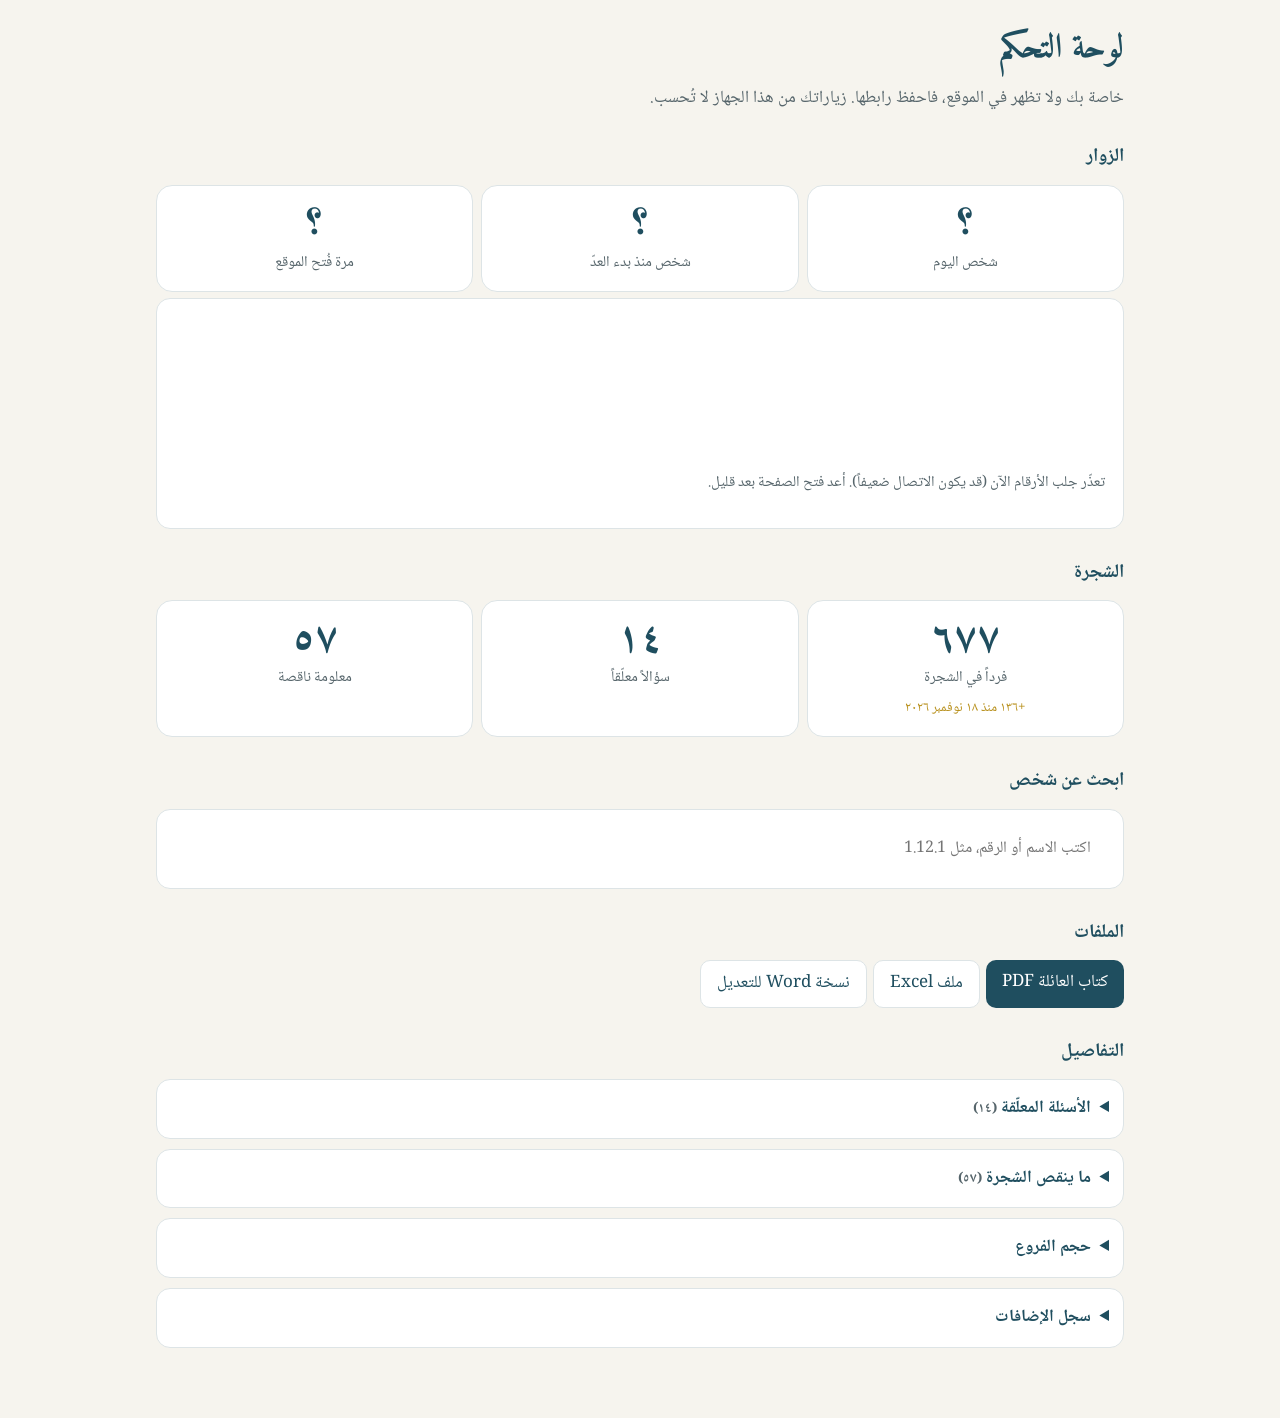
==== commit a7828ee9: "إصلاحات المراجعة: طبقة البحث، إغلاق وضع التعديل، رحمه الله، الإخوة حسب الأم، زر الإرسال، اللمس والتب" ====
--- a/admin.html
+++ b/admin.html
@@ -31,7 +31,7 @@
 @font-face{font-family:"Noto Naskh Arabic";font-weight:700 800;font-display:swap;src:url(fonts/naskh-700.woff) format("woff")}
 @font-face{font-family:Amiri;font-weight:700;font-display:swap;src:url(fonts/amiri-Bold.woff) format("woff")}
 :root{
-  --ink:#1f2d33; --muted:#66757b; --line:#dde4e6; --bg:#f6f4ee; --card:#fff;
+  --ink:#1f2d33; --muted:#56656b; --line:#dde4e6; --bg:#f6f4ee; --card:#fff;
   --teal:#1f4e5f; --teal2:#2c6a7d; --gold:#b8901c; --gold-bg:#fbf4dc;
   --m:#2f6d93; --m-bg:#e9f2f8; --f:#a4466f; --f-bg:#fbedf3; --u-bg:#f1f1ef;
 }
@@ -78,7 +78,7 @@
 @keyframes fadein{from{opacity:0;transform:translateY(6px)}to{opacity:1;transform:none}}
 .chip:active,.tcard:active,.bcard:active,.btn:active,#tabbar a:active,#tabbar button:active{transform:scale(.97)}
 .searchbox input{width:100%;padding:9px 14px;border-radius:10px;border:0;font:inherit;font-size:16px;background:#fff;color:var(--ink)}
-.results{position:absolute;top:calc(100% + 4px);right:0;left:0;background:#fff;border-radius:10px;box-shadow:0 8px 28px rgba(0,0,0,.18);max-height:60vh;overflow:auto;display:none;color:var(--ink)}
+.results{z-index:40;position:absolute;top:calc(100% + 4px);right:0;left:0;background:#fff;border-radius:10px;box-shadow:0 8px 28px rgba(0,0,0,.18);max-height:60vh;overflow:auto;display:none;color:var(--ink)}
 .results.show{display:block}
 .results button{display:block;width:100%;text-align:right;border:0;background:none;padding:9px 14px;font:inherit;cursor:pointer;border-bottom:1px solid #f0f2f3}
 .results button:hover,.results button.act{background:#f2f7f8}
@@ -493,6 +493,18 @@
 .legend1{display:flex;flex-wrap:wrap;align-items:center;gap:6px 12px;font-size:14px;color:var(--muted);margin:18px 0 0}
 .lg{display:inline-block;width:16px;height:12px;border-radius:4px;border:1.5px solid;margin-inline-end:-6px;vertical-align:middle}
 .lg.m{border-color:var(--m);background:var(--m-bg)}.lg.f{border-color:var(--f);background:var(--f-bg)}.lg.dd{border-color:#97a2a6;background:#eceeee}.lg.leaf{border-style:dashed;border-color:var(--m)}
+
+/* إصلاحات المراجعة ٢٣ نوفمبر */
+.hero{z-index:6}.searchbox{position:relative;z-index:6}
+.prh{font-size:16px;color:#56656b;margin:-2px 0 4px}
+.chip{min-height:40px}
+.btn.sm{min-height:40px}
+.tlist{min-height:38px;display:inline-flex;align-items:center}
+.tpath a{display:inline-block;padding:6px 12px}
+footer a{display:inline-block;padding:8px 4px}
+.sendnow{display:flex;justify-content:center;margin-top:12px;font-size:18px;padding:13px;background:#3f7a2a;border-color:#3f7a2a}
+.efsave #ef-del,.efsave #ef-rm{margin-inline-start:auto}
+@media(max-width:700px){.efsave #ef-del,.efsave #ef-rm{margin-top:18px;margin-inline-start:0}}
 </style>
 </head>
 <body>
@@ -532,7 +544,7 @@
 
 <script>
 window.ADMIN_ONLY = true;
-const DATA = {"people": [{"id": "0", "name": "بشير", "gender": "ذكر", "father": null, "mother": null, "father_txt": "", "group": "", "spouse": "فدلم حاج محمد، وزوجة أخرى", "notes": "الجد الأكبر", "dead": true, "unknown": "", "alias": "", "kids": ["1", "0.2", "0.6", "0.7", "0.5", "0.3", "0.4", "0.8", "0.9", "0.10"]}, {"id": "1", "name": "محمد", "gender": "ذكر", "father": "0", "mother": null, "father_txt": "", "group": "الزوجة الأولى: فدلم حاج محمد", "spouse": "", "notes": "", "dead": true, "unknown": "", "alias": "", "kids": ["1.5", "1.6", "1.8", "1.15", "1.17", "1.18", "1.1", "1.2", "1.4", "1.9", "1.10", "1.11", "1.12", "1.13", "1.14"]}, {"id": "0.2", "name": "طمبل", "gender": "ذكر", "father": "0", "mother": null, "father_txt": "", "group": "الزوجة الأولى: فدلم حاج محمد", "spouse": "", "notes": "", "dead": true, "unknown": "", "alias": "", "kids": ["0.2.1"]}, {"id": "0.6", "name": "فاطمة", "gender": "أنثى", "father": "0", "mother": null, "father_txt": "", "group": "الزوجة الأولى: فدلم حاج محمد", "spouse": "محمد صالح إدريس محمد أبو بكر", "notes": "الأم الكبرى للنوراب", "dead": true, "unknown": "", "alias": "أم النوراب", "kids": ["0.6.1", "0.6.2", "0.6.3", "0.6.4", "0.6.5", "0.6.6", "0.6.7", "0.6.8"]}, {"id": "0.7", "name": "آمنة", "gender": "أنثى", "father": "0", "mother": null, "father_txt": "", "group": "الزوجة الأولى: فدلم حاج محمد", "spouse": "فرح", "notes": "الأم الكبرى للدبلاب أهل دبلة", "dead": true, "unknown": "", "alias": "أم الدبلاب", "kids": ["0.7.1", "0.7.2", "0.7.3", "0.7.4"]}, {"id": "0.3", "name": "أحمد", "gender": "ذكر", "father": "0", "mother": null, "father_txt": "", "group": "الزوجة الثانية", "spouse": "", "notes": "", "dead": true, "unknown": "", "alias": "", "kids": ["0.3.2", "0.3.1", "0.3.3", "0.3.4"]}, {"id": "0.4", "name": "حاكم", "gender": "ذكر", "father": "0", "mother": null, "father_txt": "", "group": "الزوجة الثانية", "spouse": "", "notes": "", "dead": true, "unknown": "", "alias": "", "kids": ["0.4.1", "0.4.2", "0.4.3", "0.4.4", "0.4.5"]}, {"id": "0.5", "name": "عبد الدائم", "gender": "ذكر", "father": "0", "mother": null, "father_txt": "", "group": "الزوجة الثانية", "spouse": "زوجة من حامدنارتي، وفاطمة «كلتوم»", "notes": "", "dead": true, "unknown": "", "alias": "", "kids": ["0.5.3", "0.5.4", "0.5.5", "0.5.1", "0.5.2", "0.5.6", "0.5.7"]}, {"id": "0.8", "name": "علي", "gender": "ذكر", "father": "0", "mother": null, "father_txt": "", "group": "الزوجة الثانية", "spouse": "فاطمة إدريس «كلتوم»", "notes": "", "dead": true, "unknown": "", "alias": "", "kids": ["0.8.1", "0.8.2", "0.8.3"]}, {"id": "1.1", "name": "دياب", "gender": "ذكر", "father": "1", "mother": null, "father_txt": "", "group": "الزوجة الثانية: كلتوم", "spouse": "روضة الطاهر، وزينب فضل حرنان", "notes": "", "dead": true, "unknown": "", "alias": "", "kids": ["1.1.7", "1.1.8", "1.1.9", "1.1.1", "1.1.2", "1.1.3", "1.1.4", "1.1.5", "1.1.6", "1.1.10"]}, {"id": "1.2", "name": "عثمان", "gender": "ذكر", "father": "1", "mother": null, "father_txt": "", "group": "الزوجة الثانية: كلتوم", "spouse": "آمنة فضل إسماعيل، وزينب الملك طمبل", "notes": "زوجته آمنة فضل إسماعيل من قبيلة محسية", "dead": true, "unknown": "", "alias": "", "kids": ["1.2.2", "1.2.3", "1.2.1", "1.2.4", "1.2.5"]}, {"id": "1.4", "name": "عجائب", "gender": "أنثى", "father": "1", "mother": null, "father_txt": "", "group": "الزوجة الثانية: كلتوم", "spouse": "حسين طمبل بشير", "notes": "", "dead": true, "unknown": "", "alias": "", "kids": ["0.2.1.1", "0.2.1.2", "0.2.1.3", "0.2.1.4"]}, {"id": "1.5", "name": "خيري", "gender": "ذكر", "father": "1", "mother": null, "father_txt": "", "group": "الزوجة الأولى: شُمَّة", "spouse": "ستنا عمر", "notes": "", "dead": true, "unknown": "", "alias": "", "kids": ["1.5.2", "1.5.1", "1.5.6", "1.5.5", "1.5.3", "1.5.4"]}, {"id": "1.6", "name": "عبد الله", "gender": "ذكر", "father": "1", "mother": null, "father_txt": "", "group": "الزوجة الأولى: شُمَّة", "spouse": "زينب الملك طمبل، وآمنة الطاهر", "notes": "زوجته آمنة الطاهر من جزيرة أرتقاشا", "dead": true, "unknown": "", "alias": "عبدون", "kids": ["1.6.1", "1.6.4", "1.6.5", "1.6.6", "1.6.7", "1.6.8", "1.6.9", "1.6.10", "1.6.2"]}, {"id": "1.8", "name": "إدريس", "gender": "ذكر", "father": "1", "mother": null, "father_txt": "", "group": "الزوجة الأولى: شُمَّة", "spouse": "عائشة أبكر", "notes": "", "dead": true, "unknown": "", "alias": "", "kids": ["1.8.3", "1.8.1", "1.8.2", "1.8.4"]}, {"id": "1.9", "name": "شريف", "gender": "ذكر", "father": "1", "mother": null, "father_txt": "", "group": "الزوجة الثالثة: آمنة الحاج", "spouse": "جارة أحمد بشير (ر)", "notes": "", "dead": true, "unknown": "", "alias": "", "kids": ["1.9.1", "1.9.2"]}, {"id": "1.10", "name": "بشير", "gender": "ذكر", "father": "1", "mother": null, "father_txt": "", "group": "الزوجة الثالثة: آمنة الحاج", "spouse": "أم الحسين إدريس، وفاطمة فتح الرحمن، وسعدية", "notes": "", "dead": true, "unknown": "", "alias": "", "kids": ["1.10.2", "1.10.3", "1.10.1", "1.10.4", "1.10.5", "1.10.6", "1.10.7"]}, {"id": "1.11", "name": "فضل", "gender": "ذكر", "father": "1", "mother": null, "father_txt": "", "group": "الزوجة الثالثة: آمنة الحاج", "spouse": "ستنا عبد الدائم بشير، ومكة الزين حاكم بشير، وسعيدة ساتي، وفاطمة عثمان", "notes": "", "dead": true, "unknown": "", "alias": "", "kids": ["1.11.2", "1.11.1", "1.11.4", "1.11.5", "1.11.7", "1.11.6", "1.11.3"]}, {"id": "1.12", "name": "محمد عثمان", "gender": "ذكر", "father": "1", "mother": null, "father_txt": "", "group": "الزوجة الثالثة: آمنة الحاج", "spouse": "فاطمة حمد وديدي", "notes": "", "dead": true, "unknown": "", "alias": "", "kids": ["1.12.1", "1.12.2", "1.12.3", "1.12.4", "1.12.5", "1.12.6", "1.12.7", "1.12.8", "1.12.9"]}, {"id": "1.13", "name": "فاطمة", "gender": "أنثى", "father": "1", "mother": null, "father_txt": "", "group": "الزوجة الثالثة: آمنة الحاج", "spouse": "", "notes": "", "dead": true, "unknown": "", "alias": "دوشة", "kids": ["1.13.1", "1.13.2", "1.13.3", "1.13.4"]}, {"id": "1.14", "name": "فدلم", "gender": "أنثى", "father": "1", "mother": null, "father_txt": "", "group": "الزوجة الثالثة: آمنة الحاج", "spouse": "أحمد أنقراوي", "notes": "", "dead": true, "unknown": "", "alias": "", "kids": ["1.14.1"]}, {"id": "1.15", "name": "عباس", "gender": "ذكر", "father": "1", "mother": null, "father_txt": "", "group": "الزوجة الأولى: شُمَّة", "spouse": "", "notes": "هاجر إلى مصر، وهو مفقود لا يُعرف عنه شيء", "dead": false, "unknown": "", "alias": "", "kids": []}, {"id": "1.8.1", "name": "عبد الله", "gender": "ذكر", "father": "1.8", "mother": null, "father_txt": "", "group": "", "spouse": "دهابة بشير", "notes": "", "dead": true, "unknown": "", "alias": "", "kids": ["1.10.5.1", "1.10.5.2", "1.10.5.3", "1.10.5.4", "1.10.5.5"]}, {"id": "1.9.1", "name": "الحاج محمد", "gender": "ذكر", "father": "1.9", "mother": "0.3.1", "father_txt": "", "group": "", "spouse": "نعمات محمد عثمان محمد بشير", "notes": "", "dead": false, "unknown": "", "alias": "حانجمت", "kids": ["1.12.6.1", "1.12.6.2", "1.12.6.3", "1.12.6.4", "1.12.6.5", "1.12.6.6", "1.12.6.7"]}, {"id": "1.9.2", "name": "محمد", "gender": "ذكر", "father": "1.9", "mother": "0.3.1", "father_txt": "", "group": "", "spouse": "ليبة بشير", "notes": "", "dead": false, "unknown": "", "alias": "", "kids": ["1.10.4.1", "1.10.4.2", "1.10.4.3", "1.10.4.4", "1.10.4.5", "1.10.4.6", "1.10.4.7"]}, {"id": "1.11.1", "name": "عبد الدائم", "gender": "ذكر", "father": "1.11", "mother": "0.4.5", "father_txt": "", "group": "الزوجة الثانية: مكة الزين حاكم بشير", "spouse": "", "notes": "", "dead": true, "unknown": "", "alias": "", "kids": []}, {"id": "1.11.2", "name": "محمد", "gender": "ذكر", "father": "1.11", "mother": "0.5.7", "father_txt": "", "group": "الزوجة الأولى: ستنا عبد الدائم بشير", "spouse": "آمنة بشير", "notes": "", "dead": true, "unknown": "", "alias": "", "kids": ["1.10.3.1", "1.10.3.2", "1.10.3.3", "1.10.3.4", "1.10.3.5", "1.10.3.6", "1.10.3.7", "1.10.3.8"]}, {"id": "1.11.3", "name": "صلاح", "gender": "ذكر", "father": "1.11", "mother": null, "father_txt": "", "group": "الزوجة الرابعة: فاطمة عثمان", "spouse": "شريفة حسن حسين طمبل، وستنا الحاج سعيد", "notes": "له زوجتان", "dead": true, "unknown": "", "alias": "", "kids": ["1.11.3.5", "1.11.3.1", "1.11.3.2", "1.11.3.3", "1.11.3.4", "1.11.3.6", "1.11.3.8", "1.11.3.10", "1.11.3.7", "1.11.3.9"]}, {"id": "1.11.3.1", "name": "طارق", "gender": "ذكر", "father": "1.11.3", "mother": "0.2.1.3.6", "father_txt": "", "group": "الزوجة الأولى: شريفة حسن حسين طمبل", "spouse": "", "notes": "", "dead": false, "unknown": "", "alias": "", "kids": ["1.11.3.1.1"]}, {"id": "1.11.3.2", "name": "معاوية", "gender": "ذكر", "father": "1.11.3", "mother": "0.2.1.3.6", "father_txt": "", "group": "الزوجة الأولى: شريفة حسن حسين طمبل", "spouse": "", "notes": "", "dead": false, "unknown": "", "alias": "", "kids": []}, {"id": "1.11.3.3", "name": "سلوى", "gender": "أنثى", "father": "1.11.3", "mother": "0.2.1.3.6", "father_txt": "", "group": "الزوجة الأولى: شريفة حسن حسين طمبل", "spouse": "", "notes": "", "dead": false, "unknown": "", "alias": "", "kids": ["1.11.3.3.1"]}, {"id": "1.11.3.4", "name": "إيمان", "gender": "أنثى", "father": "1.11.3", "mother": "0.2.1.3.6", "father_txt": "", "group": "الزوجة الأولى: شريفة حسن حسين طمبل", "spouse": "", "notes": "", "dead": false, "unknown": "", "alias": "", "kids": []}, {"id": "1.11.3.5", "name": "عمر", "gender": "ذكر", "father": "1.11.3", "mother": "0.2.1.3.6", "father_txt": "", "group": "الزوجة الأولى: شريفة حسن حسين طمبل", "spouse": "", "notes": "", "dead": true, "unknown": "", "alias": "", "kids": []}, {"id": "1.11.3.6", "name": "محمد", "gender": "ذكر", "father": "1.11.3", "mother": null, "father_txt": "", "group": "الزوجة الثانية: ستنا الحاج سعيد", "spouse": "شيماء الطيب", "notes": "", "dead": false, "unknown": "ابن آخر وبنتان (غير مؤكد)", "alias": "", "kids": ["1.10.4.3.1.1"]}, {"id": "1.11.3.7", "name": "تقوى", "gender": "أنثى", "father": "1.11.3", "mother": "0.2.1.3.6", "father_txt": "", "group": "الزوجة الثانية: ستنا الحاج سعيد", "spouse": "", "notes": "", "dead": false, "unknown": "", "alias": "", "kids": []}, {"id": "1.11.3.8", "name": "فضل", "gender": "ذكر", "father": "1.11.3", "mother": null, "father_txt": "", "group": "الزوجة الثانية: ستنا الحاج سعيد", "spouse": "", "notes": "", "dead": false, "unknown": "", "alias": "", "kids": []}, {"id": "1.11.3.9", "name": "ريم", "gender": "أنثى", "father": "1.11.3", "mother": null, "father_txt": "", "group": "الزوجة الثانية: ستنا الحاج سعيد", "spouse": "", "notes": "", "dead": false, "unknown": "", "alias": "", "kids": []}, {"id": "1.11.3.1.1", "name": "عمر", "gender": "ذكر", "father": "1.11.3.1", "mother": null, "father_txt": "", "group": "", "spouse": "", "notes": "", "dead": false, "unknown": "", "alias": "", "kids": []}, {"id": "1.11.4", "name": "بشير", "gender": "ذكر", "father": "1.11", "mother": null, "father_txt": "", "group": "الزوجة الثالثة: سعيدة ساتي", "spouse": "", "notes": "", "dead": true, "unknown": "", "alias": "", "kids": ["1.11.4.1", "1.11.4.2", "1.11.4.3", "1.11.4.4", "1.11.4.5"]}, {"id": "1.11.4.1", "name": "رامي", "gender": "ذكر", "father": "1.11.4", "mother": null, "father_txt": "", "group": "", "spouse": "", "notes": "", "dead": false, "unknown": "", "alias": "", "kids": []}, {"id": "1.11.4.2", "name": "ريماز", "gender": "أنثى", "father": "1.11.4", "mother": null, "father_txt": "", "group": "", "spouse": "", "notes": "", "dead": false, "unknown": "", "alias": "", "kids": []}, {"id": "1.11.4.3", "name": "سعيدة", "gender": "أنثى", "father": "1.11.4", "mother": null, "father_txt": "", "group": "", "spouse": "", "notes": "", "dead": false, "unknown": "", "alias": "", "kids": []}, {"id": "1.11.4.4", "name": "رفيدة", "gender": "أنثى", "father": "1.11.4", "mother": null, "father_txt": "", "group": "", "spouse": "", "notes": "", "dead": false, "unknown": "", "alias": "", "kids": []}, {"id": "1.11.4.5", "name": "أبرار", "gender": "أنثى", "father": "1.11.4", "mother": null, "father_txt": "", "group": "", "spouse": "", "notes": "", "dead": false, "unknown": "", "alias": "", "kids": []}, {"id": "1.11.5", "name": "مهدي", "gender": "ذكر", "father": "1.11", "mother": null, "father_txt": "", "group": "الزوجة الثالثة: سعيدة ساتي", "spouse": "حفصة طمبل عثمان (ر)", "notes": "", "dead": false, "unknown": "", "alias": "", "kids": ["1.11.5.1", "1.11.5.2", "1.11.5.3", "1.11.5.4", "1.11.5.5", "1.11.5.6"]}, {"id": "1.11.5.1", "name": "عبد السميع", "gender": "ذكر", "father": "1.11.5", "mother": "1.2.5.5", "father_txt": "", "group": "", "spouse": "", "notes": "", "dead": false, "unknown": "", "alias": "", "kids": []}, {"id": "1.11.5.2", "name": "محمد", "gender": "ذكر", "father": "1.11.5", "mother": "1.2.5.5", "father_txt": "", "group": "", "spouse": "", "notes": "", "dead": false, "unknown": "", "alias": "", "kids": []}, {"id": "1.11.5.3", "name": "صباح", "gender": "أنثى", "father": "1.11.5", "mother": "1.2.5.5", "father_txt": "", "group": "", "spouse": "", "notes": "", "dead": false, "unknown": "", "alias": "", "kids": []}, {"id": "1.11.5.4", "name": "صفاء", "gender": "أنثى", "father": "1.11.5", "mother": "1.2.5.5", "father_txt": "", "group": "", "spouse": "", "notes": "", "dead": false, "unknown": "", "alias": "", "kids": []}, {"id": "1.11.5.5", "name": "معتصم", "gender": "ذكر", "father": "1.11.5", "mother": "1.2.5.5", "father_txt": "", "group": "", "spouse": "", "notes": "", "dead": false, "unknown": "", "alias": "", "kids": []}, {"id": "1.11.5.6", "name": "مهند", "gender": "ذكر", "father": "1.11.5", "mother": "1.2.5.5", "father_txt": "", "group": "", "spouse": "", "notes": "", "dead": false, "unknown": "", "alias": "", "kids": []}, {"id": "1.11.6", "name": "نصرة", "gender": "أنثى", "father": "1.11", "mother": null, "father_txt": "", "group": "الزوجة الثالثة: سعيدة ساتي", "spouse": "", "notes": "", "dead": false, "unknown": "", "alias": "", "kids": []}, {"id": "1.11.7", "name": "سيد أحمد", "gender": "ذكر", "father": "1.11", "mother": null, "father_txt": "", "group": "الزوجة الثالثة: سعيدة ساتي", "spouse": "فاطمة محمد دياب محمد بشير", "notes": "", "dead": true, "unknown": "", "alias": "", "kids": ["1.11.7.1", "1.11.7.2", "1.11.7.3", "1.11.7.4"]}, {"id": "1.11.7.1", "name": "ياسر", "gender": "ذكر", "father": "1.11.7", "mother": "1.10.2.5", "father_txt": "", "group": "", "spouse": "", "notes": "", "dead": false, "unknown": "", "alias": "", "kids": []}, {"id": "1.11.7.2", "name": "عمار", "gender": "ذكر", "father": "1.11.7", "mother": "1.10.2.5", "father_txt": "", "group": "", "spouse": "", "notes": "", "dead": false, "unknown": "", "alias": "", "kids": []}, {"id": "1.11.7.3", "name": "أحمد", "gender": "ذكر", "father": "1.11.7", "mother": "1.10.2.5", "father_txt": "", "group": "", "spouse": "", "notes": "", "dead": false, "unknown": "", "alias": "", "kids": []}, {"id": "1.11.7.4", "name": "محمد", "gender": "ذكر", "father": "1.11.7", "mother": "1.10.2.5", "father_txt": "", "group": "", "spouse": "", "notes": "", "dead": false, "unknown": "", "alias": "", "kids": []}, {"id": "1.5.1", "name": "علي", "gender": "ذكر", "father": "1.5", "mother": null, "father_txt": "", "group": "", "spouse": "زينب محمد عثمان محمد بشير، ثم رقية محمد دياب", "notes": "", "dead": false, "unknown": "", "alias": "", "kids": ["1.12.1.2", "1.12.1.3", "1.5.1.1", "1.5.1.2", "1.5.1.3"]}, {"id": "1.5.2", "name": "محمد", "gender": "ذكر", "father": "1.5", "mother": null, "father_txt": "", "group": "", "spouse": "", "notes": "", "dead": false, "unknown": "", "alias": "", "kids": []}, {"id": "1.5.3", "name": "زينب", "gender": "أنثى", "father": "1.5", "mother": null, "father_txt": "", "group": "", "spouse": "محمد «بقارة» عبد الدائم بشير", "notes": "", "dead": false, "unknown": "", "alias": "", "kids": ["1.5.3.1", "1.5.3.2", "1.5.3.3", "1.5.3.4"]}, {"id": "1.5.4", "name": "نفرين", "gender": "أنثى", "father": "1.5", "mother": null, "father_txt": "", "group": "", "spouse": "محمد حسن", "notes": "", "dead": false, "unknown": "", "alias": "شامة", "kids": ["1.5.4.1", "1.5.4.2", "1.5.4.3", "1.5.4.4", "1.5.4.5"]}, {"id": "1.5.1.1", "name": "محمود", "gender": "ذكر", "father": "1.5.1", "mother": null, "father_txt": "", "group": "الزوجة الثانية: رقية محمد دياب", "spouse": "نفيسة عبد المنعم محمد عثمان", "notes": "", "dead": false, "unknown": "", "alias": "", "kids": ["1.12.2.6.1", "1.12.2.6.2", "1.12.2.6.7", "1.12.2.6.3", "1.12.2.6.4", "1.12.2.6.5", "1.12.2.6.6"]}, {"id": "1.6.1", "name": "الحاج محمد", "gender": "ذكر", "father": "1.6", "mother": null, "father_txt": "", "group": "الزوجة: آمنة الطاهر", "spouse": "سبوكة زبير الملك، ونصرة علي", "notes": "زوجته نصرة علي من حامدنارتي", "dead": true, "unknown": "", "alias": "حانجمت", "kids": ["1.6.1.1", "1.6.1.4", "1.6.1.3", "1.6.1.5", "1.6.1.6", "1.6.1.2"]}, {"id": "1.6.1.1", "name": "عبد الله", "gender": "ذكر", "father": "1.6.1", "mother": null, "father_txt": "", "group": "الزوجة الأولى: سبوكة زبير الملك", "spouse": "فاطمة فقيري، ورقية طمبل حسين «اللقية» (ر)، وعائشة عبد الله", "notes": "له ثلاث زوجات", "dead": true, "unknown": "", "alias": "", "kids": ["1.6.1.1.7", "1.6.1.1.8", "1.6.1.1.9", "1.6.1.1.10", "1.6.1.1.11", "1.6.1.1.12", "1.6.1.1.13", "1.6.1.1.14", "1.6.1.1.15", "1.6.1.1.16", "1.6.1.1.17", "1.6.1.1.18", "1.6.1.1.1", "1.6.1.1.2", "1.6.1.1.3", "1.6.1.1.4", "1.6.1.1.5", "1.6.1.1.6", "1.6.1.1.19"]}, {"id": "1.6.1.1.1", "name": "نجوى", "gender": "أنثى", "father": "1.6.1.1", "mother": "0.2.1.2.6", "father_txt": "", "group": "الزوجة الثانية: رقية طمبل «اللقية»", "spouse": "مصطفى حسن", "notes": "كبرى أبنائها", "dead": false, "unknown": "", "alias": "", "kids": ["1.6.1.1.1.1", "1.6.1.1.1.2", "1.6.1.1.1.3", "1.6.1.1.1.4", "1.6.1.1.1.5"]}, {"id": "1.6.1.1.2", "name": "محمد", "gender": "ذكر", "father": "1.6.1.1", "mother": "0.2.1.2.6", "father_txt": "", "group": "الزوجة الثانية: رقية طمبل «اللقية»", "spouse": "", "notes": "", "dead": true, "unknown": "", "alias": "عبدون", "kids": ["1.6.1.1.2.1", "1.6.1.1.2.2", "1.6.1.1.2.3", "1.6.1.1.2.4", "1.6.1.1.2.5", "1.6.1.1.2.6"]}, {"id": "1.6.1.1.3", "name": "كمال", "gender": "ذكر", "father": "1.6.1.1", "mother": "0.2.1.2.6", "father_txt": "", "group": "الزوجة الثانية: رقية طمبل «اللقية»", "spouse": "وداد عبد المنعم محمد عثمان", "notes": "", "dead": false, "unknown": "", "alias": "", "kids": ["1.12.2.3.1", "1.12.2.3.2", "1.12.2.3.3", "1.12.2.3.4", "1.12.2.3.5", "1.12.2.3.6"]}, {"id": "1.6.1.1.4", "name": "إقبال", "gender": "أنثى", "father": "1.6.1.1", "mother": "0.2.1.2.6", "father_txt": "", "group": "الزوجة الثانية: رقية طمبل «اللقية»", "spouse": "", "notes": "", "dead": false, "unknown": "", "alias": "", "kids": []}, {"id": "1.6.1.1.5", "name": "إكرام", "gender": "أنثى", "father": "1.6.1.1", "mother": "0.2.1.2.6", "father_txt": "", "group": "الزوجة الثانية: رقية طمبل «اللقية»", "spouse": "", "notes": "", "dead": false, "unknown": "", "alias": "", "kids": []}, {"id": "1.6.1.1.6", "name": "هاشم", "gender": "ذكر", "father": "1.6.1.1", "mother": "0.2.1.2.6", "father_txt": "", "group": "الزوجة الثانية: رقية طمبل «اللقية»", "spouse": "", "notes": "", "dead": false, "unknown": "", "alias": "", "kids": ["1.6.1.1.6.1", "1.6.1.1.6.2", "1.6.1.1.6.3", "1.6.1.1.6.4"]}, {"id": "1.6.1.1.2.1", "name": "أحمد", "gender": "ذكر", "father": "1.6.1.1.2", "mother": null, "father_txt": "", "group": "", "spouse": "", "notes": "", "dead": false, "unknown": "", "alias": "", "kids": []}, {"id": "1.6.1.1.2.2", "name": "تغريد", "gender": "أنثى", "father": "1.6.1.1.2", "mother": null, "father_txt": "", "group": "", "spouse": "", "notes": "", "dead": false, "unknown": "", "alias": "", "kids": []}, {"id": "1.6.1.1.2.3", "name": "تبيان", "gender": "أنثى", "father": "1.6.1.1.2", "mother": null, "father_txt": "", "group": "", "spouse": "", "notes": "", "dead": false, "unknown": "", "alias": "", "kids": []}, {"id": "1.6.1.1.2.4", "name": "عبد الله", "gender": "ذكر", "father": "1.6.1.1.2", "mother": null, "father_txt": "", "group": "", "spouse": "", "notes": "", "dead": true, "unknown": "", "alias": "", "kids": []}, {"id": "1.6.1.1.2.5", "name": "تسنيم", "gender": "أنثى", "father": "1.6.1.1.2", "mother": null, "father_txt": "", "group": "", "spouse": "", "notes": "", "dead": false, "unknown": "", "alias": "", "kids": []}, {"id": "1.6.1.1.2.6", "name": "الزبير", "gender": "ذكر", "father": "1.6.1.1.2", "mother": null, "father_txt": "", "group": "", "spouse": "", "notes": "", "dead": false, "unknown": "", "alias": "", "kids": []}, {"id": "1.6.1.1.6.1", "name": "براءة", "gender": "أنثى", "father": "1.6.1.1.6", "mother": null, "father_txt": "", "group": "", "spouse": "", "notes": "", "dead": false, "unknown": "", "alias": "", "kids": []}, {"id": "1.6.1.1.6.2", "name": "محمد", "gender": "ذكر", "father": "1.6.1.1.6", "mother": null, "father_txt": "", "group": "", "spouse": "", "notes": "", "dead": false, "unknown": "", "alias": "", "kids": []}, {"id": "1.6.1.1.6.3", "name": "عبد الله", "gender": "ذكر", "father": "1.6.1.1.6", "mother": null, "father_txt": "", "group": "", "spouse": "", "notes": "", "dead": false, "unknown": "", "alias": "", "kids": []}, {"id": "1.6.1.1.6.4", "name": "هبة", "gender": "أنثى", "father": "1.6.1.1.6", "mother": null, "father_txt": "", "group": "", "spouse": "", "notes": "", "dead": false, "unknown": "", "alias": "", "kids": []}, {"id": "1.6.1.1.1.1", "name": "مبشر", "gender": "ذكر", "father": null, "mother": "1.6.1.1.1", "father_txt": "مصطفى حسن", "group": "", "spouse": "", "notes": "", "dead": false, "unknown": "", "alias": "", "kids": []}, {"id": "1.6.1.1.1.2", "name": "آمنة", "gender": "أنثى", "father": null, "mother": "1.6.1.1.1", "father_txt": "مصطفى حسن", "group": "", "spouse": "", "notes": "", "dead": false, "unknown": "", "alias": "", "kids": []}, {"id": "1.6.1.1.1.3", "name": "مصعب", "gender": "ذكر", "father": null, "mother": "1.6.1.1.1", "father_txt": "مصطفى حسن", "group": "", "spouse": "", "notes": "", "dead": false, "unknown": "", "alias": "", "kids": []}, {"id": "1.6.1.1.1.4", "name": "عبد الله", "gender": "ذكر", "father": null, "mother": "1.6.1.1.1", "father_txt": "مصطفى حسن", "group": "", "spouse": "", "notes": "", "dead": false, "unknown": "", "alias": "", "kids": []}, {"id": "1.6.1.1.1.5", "name": "نصر الدين", "gender": "ذكر", "father": null, "mother": "1.6.1.1.1", "father_txt": "مصطفى حسن", "group": "", "spouse": "", "notes": "", "dead": false, "unknown": "", "alias": "", "kids": []}, {"id": "1.10.1", "name": "محمد", "gender": "ذكر", "father": "1.10", "mother": null, "father_txt": "", "group": "الزوجة الأولى: أم الحسين إدريس", "spouse": "أم الملك محمد عثمان", "notes": "جد عبد الهادي", "dead": true, "unknown": "", "alias": "", "kids": ["1.10.1.1", "1.10.1.2", "1.10.1.3", "1.10.1.4", "1.10.1.5", "1.10.1.7", "1.10.1.6"]}, {"id": "1.10.2", "name": "جارة", "gender": "أنثى", "father": "1.10", "mother": null, "father_txt": "", "group": "الزوجة الأولى: أم الحسين إدريس", "spouse": "محمد دياب محمد بشير", "notes": "", "dead": true, "unknown": "", "alias": "", "kids": ["1.10.2.1", "1.10.2.2", "1.10.2.3", "1.10.2.4", "1.10.2.5"]}, {"id": "1.10.3", "name": "آمنة", "gender": "أنثى", "father": "1.10", "mother": null, "father_txt": "", "group": "الزوجة الأولى: أم الحسين إدريس", "spouse": "محمد فضل محمد بشير", "notes": "", "dead": true, "unknown": "", "alias": "", "kids": ["1.10.3.1", "1.10.3.2", "1.10.3.3", "1.10.3.4", "1.10.3.5", "1.10.3.6", "1.10.3.7", "1.10.3.8"]}, {"id": "1.10.4", "name": "ليبة", "gender": "أنثى", "father": "1.10", "mother": null, "father_txt": "", "group": "الزوجة الأولى: أم الحسين إدريس", "spouse": "محمد شريف محمد بشير", "notes": "", "dead": true, "unknown": "", "alias": "", "kids": ["1.10.4.1", "1.10.4.2", "1.10.4.3", "1.10.4.4", "1.10.4.5", "1.10.4.6", "1.10.4.7"]}, {"id": "1.10.5", "name": "دهابة", "gender": "أنثى", "father": "1.10", "mother": null, "father_txt": "", "group": "الزوجة الأولى: أم الحسين إدريس", "spouse": "عبد الله إدريس محمد بشير", "notes": "", "dead": true, "unknown": "", "alias": "", "kids": ["1.10.5.1", "1.10.5.2", "1.10.5.3", "1.10.5.4", "1.10.5.5"]}, {"id": "1.10.6", "name": "علي", "gender": "ذكر", "father": "1.10", "mother": null, "father_txt": "", "group": "الزوجة الثانية: فاطمة فتح الرحمن", "spouse": "سميرة عبد الله الحاج", "notes": "", "dead": true, "unknown": "", "alias": "", "kids": ["1.10.6.1", "1.10.6.2", "1.10.6.3", "1.10.6.4", "1.10.6.5", "1.10.6.7", "1.10.6.6", "1.10.6.10", "1.10.6.8", "1.10.6.9"]}, {"id": "1.10.1.1", "name": "بشير", "gender": "ذكر", "father": "1.10.1", "mother": "1.12.3", "father_txt": "", "group": "", "spouse": "نجاة عبد المنعم محمد عثمان", "notes": "", "dead": false, "unknown": "", "alias": "", "kids": ["1.10.1.1.1", "1.10.1.1.2", "1.10.1.1.3", "1.10.1.1.4", "1.10.1.1.5"]}, {"id": "1.10.1.2", "name": "الفاضل", "gender": "ذكر", "father": "1.10.1", "mother": "1.12.3", "father_txt": "", "group": "", "spouse": "", "notes": "", "dead": false, "unknown": "", "alias": "", "kids": ["1.10.1.2.1", "1.10.1.2.2"]}, {"id": "1.10.1.3", "name": "خضر", "gender": "ذكر", "father": "1.10.1", "mother": "1.12.3", "father_txt": "", "group": "", "spouse": "", "notes": "له أربع زوجات", "dead": false, "unknown": "اثنان من الزوجة الثانية لم تُذكر أسماؤهما", "alias": "", "kids": ["1.10.1.3.1", "1.10.1.3.2", "1.10.1.3.3", "1.10.1.3.4", "1.10.1.3.5", "1.10.1.3.6", "1.10.1.3.7", "1.10.1.3.8", "1.10.1.3.9", "1.10.1.3.10", "1.10.1.3.11", "1.10.1.3.12", "1.10.1.3.13", "1.10.1.3.14"]}, {"id": "1.10.1.4", "name": "عواطف", "gender": "أنثى", "father": "1.10.1", "mother": "1.12.3", "father_txt": "", "group": "", "spouse": "ناجي إدريس حامد", "notes": "", "dead": false, "unknown": "", "alias": "", "kids": ["1.10.1.4.1", "1.10.1.4.2", "1.10.1.4.3"]}, {"id": "1.10.1.5", "name": "أحلام", "gender": "أنثى", "father": "1.10.1", "mother": "1.12.3", "father_txt": "", "group": "", "spouse": "", "notes": "ليس لديها أبناء", "dead": false, "unknown": "", "alias": "", "kids": []}, {"id": "1.10.1.6", "name": "عبد القادر", "gender": "ذكر", "father": "1.10.1", "mother": "1.12.3", "father_txt": "", "group": "", "spouse": "", "notes": "", "dead": false, "unknown": "", "alias": "", "kids": ["1.10.1.6.1", "1.10.1.6.2", "1.10.1.6.3"]}, {"id": "1.10.1.1.1", "name": "محمد", "gender": "ذكر", "father": "1.10.1.1", "mother": "1.12.2.2", "father_txt": "", "group": "", "spouse": "", "notes": "", "dead": false, "unknown": "", "alias": "", "kids": ["1.10.1.1.1.1"]}, {"id": "1.10.1.1.2", "name": "معاذ", "gender": "ذكر", "father": "1.10.1.1", "mother": "1.12.2.2", "father_txt": "", "group": "", "spouse": "", "notes": "", "dead": false, "unknown": "", "alias": "", "kids": ["1.10.1.1.2.1", "1.10.1.1.2.2"]}, {"id": "1.10.1.1.3", "name": "ماريا", "gender": "أنثى", "father": "1.10.1.1", "mother": "1.12.2.2", "father_txt": "", "group": "", "spouse": "", "notes": "لم تتزوج بعد", "dead": false, "unknown": "", "alias": "", "kids": []}, {"id": "1.10.1.1.4", "name": "عبد الله", "gender": "ذكر", "father": "1.10.1.1", "mother": "1.12.2.2", "father_txt": "", "group": "", "spouse": "", "notes": "", "dead": false, "unknown": "", "alias": "", "kids": ["1.10.1.1.4.1"]}, {"id": "1.10.1.1.5", "name": "عبد الهادي", "gender": "ذكر", "father": "1.10.1.1", "mother": "1.12.2.2", "father_txt": "", "group": "", "spouse": "", "notes": "لم يتزوج بعد", "dead": false, "unknown": "", "alias": "", "kids": []}, {"id": "1.10.1.1.1.1", "name": "أسامة", "gender": "ذكر", "father": "1.10.1.1.1", "mother": null, "father_txt": "", "group": "", "spouse": "", "notes": "", "dead": false, "unknown": "", "alias": "", "kids": []}, {"id": "1.10.1.1.2.1", "name": "جود", "gender": "أنثى", "father": "1.10.1.1.2", "mother": null, "father_txt": "", "group": "", "spouse": "", "notes": "", "dead": false, "unknown": "", "alias": "", "kids": []}, {"id": "1.10.1.1.2.2", "name": "نجاة", "gender": "أنثى", "father": "1.10.1.1.2", "mother": null, "father_txt": "", "group": "", "spouse": "", "notes": "", "dead": false, "unknown": "", "alias": "", "kids": []}, {"id": "1.10.1.1.4.1", "name": "أيهم", "gender": "ذكر", "father": "1.10.1.1.4", "mother": null, "father_txt": "", "group": "", "spouse": "", "notes": "", "dead": false, "unknown": "", "alias": "", "kids": []}, {"id": "1.10.1.2.1", "name": "محمد", "gender": "ذكر", "father": "1.10.1.2", "mother": null, "father_txt": "", "group": "", "spouse": "", "notes": "", "dead": false, "unknown": "", "alias": "", "kids": []}, {"id": "1.10.1.2.2", "name": "شيماء", "gender": "أنثى", "father": "1.10.1.2", "mother": null, "father_txt": "", "group": "", "spouse": "", "notes": "", "dead": false, "unknown": "", "alias": "", "kids": []}, {"id": "1.10.1.3.1", "name": "علاء الدين", "gender": "ذكر", "father": "1.10.1.3", "mother": null, "father_txt": "", "group": "الزوجة الأولى", "spouse": "", "notes": "", "dead": false, "unknown": "", "alias": "", "kids": []}, {"id": "1.10.1.3.2", "name": "هند", "gender": "أنثى", "father": "1.10.1.3", "mother": null, "father_txt": "", "group": "الزوجة الأولى", "spouse": "", "notes": "", "dead": false, "unknown": "", "alias": "", "kids": []}, {"id": "1.10.1.3.3", "name": "عبد الرحمن", "gender": "ذكر", "father": "1.10.1.3", "mother": null, "father_txt": "", "group": "الزوجة الأولى", "spouse": "", "notes": "", "dead": false, "unknown": "", "alias": "", "kids": []}, {"id": "1.10.1.3.4", "name": "يعقوب", "gender": "ذكر", "father": "1.10.1.3", "mother": null, "father_txt": "", "group": "الزوجة الأولى", "spouse": "", "notes": "", "dead": false, "unknown": "", "alias": "", "kids": []}, {"id": "1.10.1.3.5", "name": "هيام", "gender": "أنثى", "father": "1.10.1.3", "mother": null, "father_txt": "", "group": "الزوجة الأولى", "spouse": "", "notes": "", "dead": false, "unknown": "", "alias": "", "kids": []}, {"id": "1.10.1.3.6", "name": "مؤيد", "gender": "ذكر", "father": "1.10.1.3", "mother": null, "father_txt": "", "group": "الزوجة الأولى", "spouse": "", "notes": "", "dead": false, "unknown": "", "alias": "", "kids": []}, {"id": "1.10.1.3.7", "name": "محمد", "gender": "ذكر", "father": "1.10.1.3", "mother": null, "father_txt": "", "group": "الزوجة الأولى", "spouse": "", "notes": "", "dead": false, "unknown": "", "alias": "", "kids": []}, {"id": "1.10.1.3.8", "name": "مروة", "gender": "أنثى", "father": "1.10.1.3", "mother": null, "father_txt": "", "group": "الزوجة الأولى", "spouse": "", "notes": "", "dead": false, "unknown": "", "alias": "", "kids": []}, {"id": "1.10.1.3.9", "name": "عبد الله", "gender": "ذكر", "father": "1.10.1.3", "mother": null, "father_txt": "", "group": "الزوجة الثانية", "spouse": "", "notes": "", "dead": false, "unknown": "", "alias": "", "kids": []}, {"id": "1.10.1.3.10", "name": "الحارث", "gender": "ذكر", "father": "1.10.1.3", "mother": null, "father_txt": "", "group": "الزوجة الثانية", "spouse": "", "notes": "", "dead": false, "unknown": "", "alias": "", "kids": []}, {"id": "1.10.1.3.11", "name": "سارة", "gender": "أنثى", "father": "1.10.1.3", "mother": null, "father_txt": "", "group": "الزوجة الثانية", "spouse": "", "notes": "", "dead": false, "unknown": "", "alias": "", "kids": []}, {"id": "1.10.1.3.12", "name": "همام", "gender": "ذكر", "father": "1.10.1.3", "mother": null, "father_txt": "", "group": "الزوجة الثانية", "spouse": "", "notes": "", "dead": false, "unknown": "", "alias": "", "kids": []}, {"id": "1.10.1.3.13", "name": "فاطمة", "gender": "أنثى", "father": "1.10.1.3", "mother": "1.6.1.1.17", "father_txt": "", "group": "الزوجة الثالثة: منى عبد الله", "spouse": "", "notes": "البنت الوحيدة للزوجة الثالثة", "dead": false, "unknown": "", "alias": "", "kids": []}, {"id": "1.10.1.3.14", "name": "حسن", "gender": "ذكر", "father": "1.10.1.3", "mother": null, "father_txt": "", "group": "الزوجة الرابعة", "spouse": "", "notes": "", "dead": false, "unknown": "", "alias": "", "kids": []}, {"id": "1.10.1.4.1", "name": "وفاء", "gender": "أنثى", "father": null, "mother": "1.10.1.4", "father_txt": "ناجي إدريس حامد", "group": "", "spouse": "", "notes": "", "dead": false, "unknown": "", "alias": "", "kids": []}, {"id": "1.10.1.4.2", "name": "محمد", "gender": "ذكر", "father": null, "mother": "1.10.1.4", "father_txt": "ناجي إدريس حامد", "group": "", "spouse": "", "notes": "", "dead": false, "unknown": "", "alias": "", "kids": []}, {"id": "1.10.1.4.3", "name": "مزمل", "gender": "ذكر", "father": null, "mother": "1.10.1.4", "father_txt": "ناجي إدريس حامد", "group": "", "spouse": "", "notes": "", "dead": false, "unknown": "", "alias": "", "kids": []}, {"id": "1.10.1.6.1", "name": "شهد", "gender": "أنثى", "father": "1.10.1.6", "mother": null, "father_txt": "", "group": "", "spouse": "", "notes": "", "dead": false, "unknown": "", "alias": "", "kids": []}, {"id": "1.10.1.6.2", "name": "شذى", "gender": "أنثى", "father": "1.10.1.6", "mother": null, "father_txt": "", "group": "", "spouse": "", "notes": "", "dead": false, "unknown": "", "alias": "", "kids": []}, {"id": "1.10.1.6.3", "name": "شجن", "gender": "أنثى", "father": "1.10.1.6", "mother": null, "father_txt": "", "group": "", "spouse": "", "notes": "", "dead": false, "unknown": "", "alias": "", "kids": []}, {"id": "1.10.3.1", "name": "فاطمة", "gender": "أنثى", "father": "1.11.2", "mother": "1.10.3", "father_txt": "", "group": "", "spouse": "", "notes": "", "dead": true, "unknown": "", "alias": "", "kids": []}, {"id": "1.10.3.2", "name": "سارة", "gender": "أنثى", "father": "1.11.2", "mother": "1.10.3", "father_txt": "", "group": "", "spouse": "", "notes": "", "dead": false, "unknown": "", "alias": "", "kids": []}, {"id": "1.10.3.3", "name": "زبير", "gender": "ذكر", "father": "1.11.2", "mother": "1.10.3", "father_txt": "", "group": "", "spouse": "", "notes": "", "dead": false, "unknown": "", "alias": "", "kids": ["1.10.3.3.1", "1.10.3.3.2", "1.10.3.3.3", "1.10.3.3.4", "1.10.3.3.5", "1.10.3.3.6"]}, {"id": "1.10.3.4", "name": "فضل", "gender": "ذكر", "father": "1.11.2", "mother": "1.10.3", "father_txt": "", "group": "", "spouse": "", "notes": "", "dead": false, "unknown": "بنتان (الأسماء غير مؤكدة)", "alias": "", "kids": []}, {"id": "1.10.3.5", "name": "عازة", "gender": "أنثى", "father": "1.11.2", "mother": "1.10.3", "father_txt": "", "group": "", "spouse": "عبد الرزاق", "notes": "", "dead": false, "unknown": "", "alias": "", "kids": ["1.10.3.5.1", "1.10.3.5.2"]}, {"id": "1.10.3.6", "name": "عفاف", "gender": "أنثى", "father": "1.11.2", "mother": "1.10.3", "father_txt": "", "group": "", "spouse": "علي", "notes": "", "dead": false, "unknown": "", "alias": "", "kids": ["1.10.3.6.1", "1.10.3.6.2", "1.10.3.6.3"]}, {"id": "1.10.3.7", "name": "أحمد", "gender": "ذكر", "father": "1.11.2", "mother": "1.10.3", "father_txt": "", "group": "", "spouse": "", "notes": "", "dead": false, "unknown": "٣ آخرون لم تُعرف أسماؤهم", "alias": "", "kids": ["1.10.3.7.1", "1.10.3.7.2"]}, {"id": "1.10.3.8", "name": "أم سلمى", "gender": "أنثى", "father": "1.11.2", "mother": "1.10.3", "father_txt": "", "group": "", "spouse": "", "notes": "", "dead": false, "unknown": "", "alias": "غنية", "kids": []}, {"id": "1.10.3.3.1", "name": "نصرة", "gender": "أنثى", "father": "1.10.3.3", "mother": null, "father_txt": "", "group": "", "spouse": "", "notes": "", "dead": false, "unknown": "", "alias": "", "kids": []}, {"id": "1.10.3.3.2", "name": "إنصاف", "gender": "أنثى", "father": "1.10.3.3", "mother": null, "father_txt": "", "group": "", "spouse": "", "notes": "", "dead": false, "unknown": "", "alias": "", "kids": []}, {"id": "1.10.3.3.3", "name": "إيناس", "gender": "أنثى", "father": "1.10.3.3", "mother": null, "father_txt": "", "group": "", "spouse": "", "notes": "", "dead": false, "unknown": "", "alias": "", "kids": []}, {"id": "1.10.3.3.4", "name": "محمد", "gender": "ذكر", "father": "1.10.3.3", "mother": null, "father_txt": "", "group": "", "spouse": "", "notes": "", "dead": false, "unknown": "", "alias": "", "kids": []}, {"id": "1.10.3.3.5", "name": "أحمد", "gender": "ذكر", "father": "1.10.3.3", "mother": null, "father_txt": "", "group": "", "spouse": "", "notes": "", "dead": false, "unknown": "", "alias": "", "kids": []}, {"id": "1.10.3.3.6", "name": "أنس", "gender": "ذكر", "father": "1.10.3.3", "mother": null, "father_txt": "", "group": "", "spouse": "", "notes": "", "dead": false, "unknown": "", "alias": "", "kids": []}, {"id": "1.10.3.5.1", "name": "محمد", "gender": "ذكر", "father": null, "mother": "1.10.3.5", "father_txt": "عبد الرزاق", "group": "", "spouse": "", "notes": "", "dead": false, "unknown": "", "alias": "", "kids": []}, {"id": "1.10.3.5.2", "name": "صهيب", "gender": "ذكر", "father": null, "mother": "1.10.3.5", "father_txt": "عبد الرزاق", "group": "", "spouse": "", "notes": "", "dead": false, "unknown": "", "alias": "", "kids": []}, {"id": "1.10.3.6.1", "name": "ندى", "gender": "أنثى", "father": null, "mother": "1.10.3.6", "father_txt": "علي", "group": "", "spouse": "", "notes": "", "dead": false, "unknown": "", "alias": "", "kids": []}, {"id": "1.10.3.6.2", "name": "نور", "gender": "أنثى", "father": null, "mother": "1.10.3.6", "father_txt": "علي", "group": "", "spouse": "", "notes": "", "dead": false, "unknown": "", "alias": "", "kids": []}, {"id": "1.10.3.6.3", "name": "محمد", "gender": "ذكر", "father": null, "mother": "1.10.3.6", "father_txt": "علي", "group": "", "spouse": "", "notes": "", "dead": false, "unknown": "", "alias": "", "kids": []}, {"id": "1.10.3.7.1", "name": "حسام", "gender": "ذكر", "father": "1.10.3.7", "mother": null, "father_txt": "", "group": "", "spouse": "", "notes": "", "dead": false, "unknown": "", "alias": "", "kids": []}, {"id": "1.10.3.7.2", "name": "بشير", "gender": "ذكر", "father": "1.10.3.7", "mother": null, "father_txt": "", "group": "", "spouse": "", "notes": "", "dead": false, "unknown": "", "alias": "", "kids": []}, {"id": "1.10.4.1", "name": "فاطمة", "gender": "أنثى", "father": "1.9.2", "mother": "1.10.4", "father_txt": "", "group": "", "spouse": "", "notes": "", "dead": false, "unknown": "٣ بنات تقريباً وولد", "alias": "ثريا", "kids": []}, {"id": "1.10.4.2", "name": "عبد الله", "gender": "ذكر", "father": "1.9.2", "mother": "1.10.4", "father_txt": "", "group": "", "spouse": "فاطمة علي بشير", "notes": "", "dead": true, "unknown": "", "alias": "", "kids": ["1.10.6.1.1"]}, {"id": "1.10.4.3", "name": "الطيب", "gender": "ذكر", "father": "1.9.2", "mother": "1.10.4", "father_txt": "", "group": "", "spouse": "صباح أحمد حسن", "notes": "", "dead": false, "unknown": "", "alias": "", "kids": ["1.10.4.3.1", "1.10.4.3.2", "1.10.4.3.3", "1.10.4.3.4", "1.10.4.3.5"]}, {"id": "1.10.4.4", "name": "إشراقة", "gender": "أنثى", "father": "1.9.2", "mother": "1.10.4", "father_txt": "", "group": "", "spouse": "أحمد", "notes": "", "dead": false, "unknown": "", "alias": "", "kids": ["1.10.4.4.1", "1.10.4.4.2"]}, {"id": "1.10.4.5", "name": "طلحة", "gender": "ذكر", "father": "1.9.2", "mother": "1.10.4", "father_txt": "", "group": "", "spouse": "", "notes": "", "dead": false, "unknown": "بنت أخرى من الزوجة الثانية", "alias": "", "kids": ["1.10.4.5.1", "1.10.4.5.2"]}, {"id": "1.10.4.6", "name": "نورا", "gender": "أنثى", "father": "1.9.2", "mother": "1.10.4", "father_txt": "", "group": "", "spouse": "", "notes": "متزوجة", "dead": false, "unknown": "", "alias": "", "kids": ["1.10.4.6.1", "1.10.4.6.2", "1.10.4.6.3", "1.10.4.6.4"]}, {"id": "1.10.4.7", "name": "زين العابدين", "gender": "ذكر", "father": "1.9.2", "mother": "1.10.4", "father_txt": "", "group": "", "spouse": "فاطمة خيري علي خيري", "notes": "", "dead": false, "unknown": "", "alias": "الزين", "kids": ["1.10.4.7.1", "1.10.4.7.2", "1.10.4.7.3"]}, {"id": "1.10.4.3.1", "name": "شيماء", "gender": "أنثى", "father": "1.10.4.3", "mother": null, "father_txt": "", "group": "", "spouse": "محمد صلاح فضل محمد بشير", "notes": "", "dead": false, "unknown": "بنتان", "alias": "", "kids": ["1.10.4.3.1.1"]}, {"id": "1.10.4.3.2", "name": "شيراز", "gender": "أنثى", "father": "1.10.4.3", "mother": null, "father_txt": "", "group": "", "spouse": "", "notes": "متزوجة", "dead": false, "unknown": "ابن واحد", "alias": "", "kids": []}, {"id": "1.10.4.3.3", "name": "شذى", "gender": "أنثى", "father": "1.10.4.3", "mother": null, "father_txt": "", "group": "", "spouse": "", "notes": "", "dead": false, "unknown": "", "alias": "", "kids": []}, {"id": "1.10.4.3.4", "name": "الحاج", "gender": "ذكر", "father": "1.10.4.3", "mother": null, "father_txt": "", "group": "", "spouse": "", "notes": "", "dead": false, "unknown": "", "alias": "", "kids": []}, {"id": "1.10.4.3.1.1", "name": "صلاح", "gender": "ذكر", "father": "1.11.3.6", "mother": "1.10.4.3.1", "father_txt": "", "group": "", "spouse": "", "notes": "", "dead": false, "unknown": "", "alias": "", "kids": []}, {"id": "1.10.4.4.1", "name": "فدلم", "gender": "أنثى", "father": null, "mother": "1.10.4.4", "father_txt": "أحمد", "group": "", "spouse": "", "notes": "", "dead": false, "unknown": "", "alias": "", "kids": []}, {"id": "1.10.4.4.2", "name": "آمنة", "gender": "أنثى", "father": null, "mother": "1.10.4.4", "father_txt": "أحمد", "group": "", "spouse": "", "notes": "", "dead": false, "unknown": "", "alias": "", "kids": []}, {"id": "1.10.4.5.1", "name": "ماريا", "gender": "أنثى", "father": "1.10.4.5", "mother": null, "father_txt": "", "group": "الزوجة الأولى", "spouse": "", "notes": "", "dead": false, "unknown": "", "alias": "", "kids": []}, {"id": "1.10.4.5.2", "name": "ليبة", "gender": "أنثى", "father": "1.10.4.5", "mother": null, "father_txt": "", "group": "الزوجة الثانية", "spouse": "", "notes": "", "dead": false, "unknown": "", "alias": "", "kids": []}, {"id": "1.10.4.6.1", "name": "نوسا", "gender": "أنثى", "father": null, "mother": "1.10.4.6", "father_txt": "", "group": "", "spouse": "", "notes": "", "dead": false, "unknown": "", "alias": "", "kids": []}, {"id": "1.10.4.6.2", "name": "ليبة", "gender": "أنثى", "father": null, "mother": "1.10.4.6", "father_txt": "", "group": "", "spouse": "", "notes": "", "dead": false, "unknown": "", "alias": "", "kids": []}, {"id": "1.10.4.6.3", "name": "أحمد", "gender": "ذكر", "father": null, "mother": "1.10.4.6", "father_txt": "", "group": "", "spouse": "", "notes": "", "dead": false, "unknown": "", "alias": "", "kids": []}, {"id": "1.10.4.6.4", "name": "أواب", "gender": "ذكر", "father": null, "mother": "1.10.4.6", "father_txt": "", "group": "", "spouse": "", "notes": "", "dead": false, "unknown": "", "alias": "", "kids": []}, {"id": "1.10.4.7.1", "name": "خالد", "gender": "ذكر", "father": "1.10.4.7", "mother": "1.12.1.2.1", "father_txt": "", "group": "", "spouse": "", "notes": "", "dead": false, "unknown": "", "alias": "", "kids": []}, {"id": "1.10.4.7.2", "name": "أحمد", "gender": "ذكر", "father": "1.10.4.7", "mother": "1.12.1.2.1", "father_txt": "", "group": "", "spouse": "", "notes": "", "dead": false, "unknown": "", "alias": "", "kids": []}, {"id": "1.10.4.7.3", "name": "عبد الله", "gender": "ذكر", "father": "1.10.4.7", "mother": "1.12.1.2.1", "father_txt": "", "group": "", "spouse": "", "notes": "", "dead": false, "unknown": "", "alias": "", "kids": []}, {"id": "1.10.5.1", "name": "عبد الجابر", "gender": "ذكر", "father": "1.8.1", "mother": "1.10.5", "father_txt": "", "group": "", "spouse": "", "notes": "", "dead": true, "unknown": "", "alias": "", "kids": []}, {"id": "1.10.5.2", "name": "عماد", "gender": "ذكر", "father": "1.8.1", "mother": "1.10.5", "father_txt": "", "group": "", "spouse": "", "notes": "", "dead": true, "unknown": "", "alias": "", "kids": []}, {"id": "1.10.5.3", "name": "ماجدة", "gender": "أنثى", "father": "1.8.1", "mother": "1.10.5", "father_txt": "", "group": "", "spouse": "مبارك عبد المنعم حمد الملك (ر)", "notes": "", "dead": false, "unknown": "", "alias": "", "kids": ["1.10.5.3.1", "1.10.5.3.2", "1.10.5.3.3", "1.10.5.3.4"]}, {"id": "1.10.5.4", "name": "هويدة", "gender": "أنثى", "father": "1.8.1", "mother": "1.10.5", "father_txt": "", "group": "", "spouse": "مأمون", "notes": "", "dead": false, "unknown": "بنت أخرى لم يُتأكد من اسمها", "alias": "", "kids": ["1.10.5.4.1", "1.10.5.4.2"]}, {"id": "1.10.5.5", "name": "حياة", "gender": "أنثى", "father": "1.8.1", "mother": "1.10.5", "father_txt": "", "group": "", "spouse": "", "notes": "", "dead": false, "unknown": "", "alias": "", "kids": []}, {"id": "1.10.5.3.1", "name": "محمد", "gender": "ذكر", "father": "1.6.1.3.1", "mother": "1.10.5.3", "father_txt": "", "group": "", "spouse": "", "notes": "", "dead": false, "unknown": "", "alias": "", "kids": []}, {"id": "1.10.5.3.2", "name": "عبد الرحمن", "gender": "ذكر", "father": "1.6.1.3.1", "mother": "1.10.5.3", "father_txt": "", "group": "", "spouse": "", "notes": "", "dead": false, "unknown": "", "alias": "", "kids": []}, {"id": "1.10.5.3.3", "name": "جابر", "gender": "ذكر", "father": "1.6.1.3.1", "mother": "1.10.5.3", "father_txt": "", "group": "", "spouse": "", "notes": "", "dead": false, "unknown": "", "alias": "", "kids": []}, {"id": "1.10.5.3.4", "name": "ابتهال", "gender": "أنثى", "father": "1.6.1.3.1", "mother": "1.10.5.3", "father_txt": "", "group": "", "spouse": "", "notes": "", "dead": false, "unknown": "", "alias": "", "kids": []}, {"id": "1.10.5.4.1", "name": "محمد", "gender": "ذكر", "father": null, "mother": "1.10.5.4", "father_txt": "مأمون", "group": "", "spouse": "", "notes": "", "dead": false, "unknown": "", "alias": "", "kids": []}, {"id": "1.10.5.4.2", "name": "ريم", "gender": "أنثى", "father": null, "mother": "1.10.5.4", "father_txt": "مأمون", "group": "", "spouse": "", "notes": "", "dead": false, "unknown": "", "alias": "", "kids": []}, {"id": "1.10.6.1", "name": "فاطمة", "gender": "أنثى", "father": "1.10.6", "mother": null, "father_txt": "", "group": "", "spouse": "عبد الله محمد شريف (ر) ثم زوج ثانٍ", "notes": "", "dead": false, "unknown": "", "alias": "", "kids": ["1.10.6.1.1", "1.10.6.1.2"]}, {"id": "1.10.6.2", "name": "فتح الرحمن", "gender": "ذكر", "father": "1.10.6", "mother": null, "father_txt": "", "group": "", "spouse": "", "notes": "", "dead": false, "unknown": "٣ آخرون (له ٥ أبناء)", "alias": "", "kids": ["1.10.6.2.1", "1.10.6.2.2"]}, {"id": "1.10.6.3", "name": "طارق", "gender": "ذكر", "father": "1.10.6", "mother": null, "father_txt": "", "group": "", "spouse": "", "notes": "", "dead": false, "unknown": "أبناؤه غير معروفين", "alias": "", "kids": []}, {"id": "1.10.6.4", "name": "هند", "gender": "أنثى", "father": "1.10.6", "mother": null, "father_txt": "", "group": "", "spouse": "", "notes": "غير متزوجة", "dead": false, "unknown": "", "alias": "", "kids": []}, {"id": "1.10.6.5", "name": "خديجة", "gender": "أنثى", "father": "1.10.6", "mother": null, "father_txt": "", "group": "", "spouse": "", "notes": "متزوجة", "dead": false, "unknown": "بنتان وولد", "alias": "", "kids": []}, {"id": "1.10.6.6", "name": "مها", "gender": "أنثى", "father": "1.10.6", "mother": null, "father_txt": "", "group": "", "spouse": "", "notes": "متزوجة", "dead": false, "unknown": "بنت و٣ أولاد", "alias": "", "kids": []}, {"id": "1.10.6.7", "name": "وفاق", "gender": "أنثى", "father": "1.10.6", "mother": null, "father_txt": "", "group": "", "spouse": "", "notes": "غير متزوجة", "dead": false, "unknown": "", "alias": "", "kids": []}, {"id": "1.10.6.8", "name": "جمال", "gender": "ذكر", "father": "1.10.6", "mother": null, "father_txt": "", "group": "", "spouse": "", "notes": "غير متزوج", "dead": false, "unknown": "", "alias": "", "kids": []}, {"id": "1.10.6.9", "name": "فياض", "gender": "ذكر", "father": "1.10.6", "mother": null, "father_txt": "", "group": "", "spouse": "", "notes": "غير متزوج", "dead": false, "unknown": "", "alias": "", "kids": []}, {"id": "1.10.6.1.1", "name": "محمد", "gender": "ذكر", "father": "1.10.4.2", "mother": "1.10.6.1", "father_txt": "", "group": "", "spouse": "", "notes": "", "dead": false, "unknown": "", "alias": "", "kids": []}, {"id": "1.10.6.1.2", "name": "سميرة", "gender": "أنثى", "father": null, "mother": "1.10.6.1", "father_txt": "", "group": "", "spouse": "", "notes": "من الزوج الثاني لفاطمة", "dead": false, "unknown": "", "alias": "", "kids": []}, {"id": "1.10.6.2.1", "name": "علي", "gender": "ذكر", "father": "1.10.6.2", "mother": null, "father_txt": "", "group": "", "spouse": "", "notes": "", "dead": false, "unknown": "", "alias": "", "kids": []}, {"id": "1.10.6.2.2", "name": "ساجدة", "gender": "أنثى", "father": "1.10.6.2", "mother": null, "father_txt": "", "group": "", "spouse": "", "notes": "", "dead": false, "unknown": "", "alias": "", "kids": []}, {"id": "1.12.1", "name": "زينب", "gender": "أنثى", "father": "1.12", "mother": null, "father_txt": "", "group": "الأم: فاطمة حمد وديدي", "spouse": "الحاج محمد بك، ثم علي خيري محمد بشير", "notes": "كبرى أبناء محمد عثمان", "dead": true, "unknown": "", "alias": "", "kids": ["1.12.1.1", "1.12.1.2", "1.12.1.3"]}, {"id": "1.12.2", "name": "عبد المنعم", "gender": "ذكر", "father": "1.12", "mother": null, "father_txt": "", "group": "الأم: فاطمة حمد وديدي", "spouse": "سعاد طمبل حسين طمبل بشير، وزوجة ثانية", "notes": "له زوجتان", "dead": true, "unknown": "", "alias": "", "kids": ["1.12.2.1", "1.12.2.2", "1.12.2.3", "1.12.2.4", "1.12.2.5", "1.12.2.6", "1.12.2.7", "1.12.2.8", "1.12.2.9", "1.12.2.10", "1.12.2.11"]}, {"id": "1.12.3", "name": "أم الملك", "gender": "أنثى", "father": "1.12", "mother": null, "father_txt": "", "group": "الأم: فاطمة حمد وديدي", "spouse": "محمد بن بشير محمد بشير", "notes": "", "dead": true, "unknown": "", "alias": "", "kids": ["1.10.1.1", "1.10.1.2", "1.10.1.3", "1.10.1.4", "1.10.1.5", "1.10.1.6", "1.10.1.7"]}, {"id": "1.12.4", "name": "خالد", "gender": "ذكر", "father": "1.12", "mother": null, "father_txt": "", "group": "الأم: فاطمة حمد وديدي", "spouse": "رقية بقارة", "notes": "", "dead": false, "unknown": "", "alias": "", "kids": ["1.12.4.1", "1.12.4.2", "1.12.4.3", "1.12.4.4", "1.12.4.5", "1.12.4.6"]}, {"id": "1.12.5", "name": "مملكة", "gender": "أنثى", "father": "1.12", "mother": null, "father_txt": "", "group": "الأم: فاطمة حمد وديدي", "spouse": "أحمد محمد حمد وديدي", "notes": "", "dead": true, "unknown": "", "alias": "", "kids": ["1.12.5.1", "1.12.5.2", "1.12.5.5", "1.12.5.3", "1.12.5.4", "1.12.5.6", "1.12.5.8", "1.12.5.7"]}, {"id": "1.12.6", "name": "نعمات", "gender": "أنثى", "father": "1.12", "mother": null, "father_txt": "", "group": "الأم: فاطمة حمد وديدي", "spouse": "الحاج محمد شريف محمد بشير", "notes": "", "dead": false, "unknown": "", "alias": "", "kids": ["1.12.6.1", "1.12.6.2", "1.12.6.3", "1.12.6.4", "1.12.6.5", "1.12.6.6", "1.12.6.7"]}, {"id": "1.12.7", "name": "عبد الغفار", "gender": "ذكر", "father": "1.12", "mother": null, "father_txt": "", "group": "الأم: فاطمة حمد وديدي", "spouse": "فدلم وديدي", "notes": "", "dead": false, "unknown": "", "alias": "", "kids": ["1.12.7.1", "1.12.7.2"]}, {"id": "1.12.8", "name": "حسن", "gender": "ذكر", "father": "1.12", "mother": null, "father_txt": "", "group": "الأم: فاطمة حمد وديدي", "spouse": "أميمة هارون", "notes": "توأم حسين", "dead": true, "unknown": "", "alias": "", "kids": ["1.12.8.1", "1.12.8.2", "1.12.8.3"]}, {"id": "1.12.9", "name": "حسين", "gender": "ذكر", "father": "1.12", "mother": null, "father_txt": "", "group": "الأم: فاطمة حمد وديدي", "spouse": "حميدة عبده فضل", "notes": "توأم حسن", "dead": false, "unknown": "", "alias": "", "kids": ["1.12.9.1", "1.12.9.4", "1.12.9.2", "1.12.9.3", "1.12.9.5"]}, {"id": "1.12.1.1", "name": "آمال", "gender": "أنثى", "father": null, "mother": "1.12.1", "father_txt": "الحاج محمد بك", "group": "من الزوج الأول", "spouse": "عبد العزيز (ر)", "notes": "", "dead": false, "unknown": "", "alias": "", "kids": ["1.12.1.1.1", "1.12.1.1.2", "1.12.1.1.3", "1.12.1.1.4", "1.12.1.1.5"]}, {"id": "1.12.1.1.1", "name": "راشد", "gender": "ذكر", "father": null, "mother": "1.12.1.1", "father_txt": "عبد العزيز", "group": "", "spouse": "", "notes": "توأم رشيد", "dead": false, "unknown": "", "alias": "", "kids": []}, {"id": "1.12.1.1.2", "name": "رشيد", "gender": "ذكر", "father": null, "mother": "1.12.1.1", "father_txt": "عبد العزيز", "group": "", "spouse": "", "notes": "توأم راشد", "dead": false, "unknown": "", "alias": "", "kids": []}, {"id": "1.12.1.1.3", "name": "ريم", "gender": "أنثى", "father": null, "mother": "1.12.1.1", "father_txt": "عبد العزيز", "group": "", "spouse": "", "notes": "", "dead": false, "unknown": "", "alias": "", "kids": []}, {"id": "1.12.1.1.4", "name": "راوية", "gender": "أنثى", "father": null, "mother": "1.12.1.1", "father_txt": "عبد العزيز", "group": "", "spouse": "", "notes": "", "dead": false, "unknown": "", "alias": "", "kids": []}, {"id": "1.12.1.1.5", "name": "محمد", "gender": "ذكر", "father": null, "mother": "1.12.1.1", "father_txt": "عبد العزيز", "group": "", "spouse": "", "notes": "", "dead": false, "unknown": "", "alias": "", "kids": []}, {"id": "1.12.1.2", "name": "خيري", "gender": "ذكر", "father": "1.5.1", "mother": "1.12.1", "father_txt": "", "group": "الزوجة الأولى: زينب محمد عثمان", "spouse": "", "notes": "", "dead": true, "unknown": "", "alias": "", "kids": ["1.12.1.2.1", "1.12.1.2.2", "1.12.1.2.3"]}, {"id": "1.12.1.3", "name": "عبد الإله", "gender": "ذكر", "father": "1.5.1", "mother": "1.12.1", "father_txt": "", "group": "الزوجة الأولى: زينب محمد عثمان", "spouse": "آمنة الحاج محمد شريف محمد بشير", "notes": "", "dead": false, "unknown": "", "alias": "", "kids": ["1.12.6.1.1", "1.12.6.1.2", "1.12.6.1.3"]}, {"id": "1.12.2.1", "name": "سامية", "gender": "أنثى", "father": "1.12.2", "mother": "0.2.1.2.7", "father_txt": "", "group": "الزوجة الأولى: سعاد طمبل حسين طمبل بشير", "spouse": "عبد الله إرساوي (ر)، ثم حسن إرساوي (ر)", "notes": "", "dead": false, "unknown": "", "alias": "", "kids": ["1.12.2.1.1", "1.12.2.1.2", "1.12.2.1.3", "1.12.2.1.4", "1.12.2.1.5", "1.12.2.1.6"]}, {"id": "1.12.2.2", "name": "نجاة", "gender": "أنثى", "father": "1.12.2", "mother": "0.2.1.2.7", "father_txt": "", "group": "الزوجة الأولى: سعاد طمبل حسين طمبل بشير", "spouse": "بشير محمد بشير محمد بشير", "notes": "", "dead": false, "unknown": "", "alias": "", "kids": ["1.10.1.1.1", "1.10.1.1.2", "1.10.1.1.3", "1.10.1.1.4", "1.10.1.1.5"]}, {"id": "1.12.2.3", "name": "وداد", "gender": "أنثى", "father": "1.12.2", "mother": "0.2.1.2.7", "father_txt": "", "group": "الزوجة الأولى: سعاد طمبل حسين طمبل بشير", "spouse": "كمال عبد الله محمد عبد الله محمد بشير", "notes": "", "dead": false, "unknown": "", "alias": "", "kids": ["1.12.2.3.1", "1.12.2.3.2", "1.12.2.3.3", "1.12.2.3.4", "1.12.2.3.5", "1.12.2.3.6"]}, {"id": "1.12.2.4", "name": "أحمد المصطفى", "gender": "ذكر", "father": "1.12.2", "mother": "0.2.1.2.7", "father_txt": "", "group": "الزوجة الأولى: سعاد طمبل حسين طمبل بشير", "spouse": "صفاء علي خيري محمد بشير", "notes": "", "dead": false, "unknown": "", "alias": "", "kids": ["1.12.2.4.1", "1.12.2.4.2", "1.12.2.4.3", "1.12.2.4.4", "1.12.2.4.5"]}, {"id": "1.12.2.5", "name": "عبد الخالق", "gender": "ذكر", "father": "1.12.2", "mother": "0.2.1.2.7", "father_txt": "", "group": "الزوجة الأولى: سعاد طمبل حسين طمبل بشير", "spouse": "", "notes": "", "dead": false, "unknown": "", "alias": "", "kids": ["1.12.2.5.1", "1.12.2.5.2", "1.12.2.5.3", "1.12.2.5.4", "1.12.2.5.5", "1.12.2.5.6"]}, {"id": "1.12.2.6", "name": "نفيسة", "gender": "أنثى", "father": "1.12.2", "mother": "0.2.1.2.7", "father_txt": "", "group": "الزوجة الأولى: سعاد طمبل حسين طمبل بشير", "spouse": "محمود علي خيري محمد بشير", "notes": "توأم سكينة", "dead": false, "unknown": "", "alias": "", "kids": ["1.12.2.6.1", "1.12.2.6.2", "1.12.2.6.7", "1.12.2.6.3", "1.12.2.6.4", "1.12.2.6.5", "1.12.2.6.6"]}, {"id": "1.12.2.7", "name": "سكينة", "gender": "أنثى", "father": "1.12.2", "mother": "0.2.1.2.7", "father_txt": "", "group": "الزوجة الأولى: سعاد طمبل حسين طمبل بشير", "spouse": "عبد الله الزبير الملك", "notes": "توأم نفيسة", "dead": false, "unknown": "", "alias": "", "kids": ["1.12.2.7.1", "1.12.2.7.2", "1.12.2.7.3"]}, {"id": "1.12.2.8", "name": "سمية", "gender": "أنثى", "father": "1.12.2", "mother": "0.2.1.2.7", "father_txt": "", "group": "الزوجة الأولى: سعاد طمبل حسين طمبل بشير", "spouse": "كمال محمد عبد الحميد", "notes": "", "dead": false, "unknown": "", "alias": "", "kids": ["1.12.2.8.1", "1.12.2.8.2", "1.12.2.8.3", "1.12.2.8.4"]}, {"id": "1.12.2.9", "name": "ندى", "gender": "أنثى", "father": "1.12.2", "mother": "0.2.1.2.7", "father_txt": "", "group": "الزوجة الأولى: سعاد طمبل حسين طمبل بشير", "spouse": "وليد إرساوي", "notes": "", "dead": false, "unknown": "", "alias": "", "kids": ["1.12.2.9.1", "1.12.2.9.2", "1.12.2.9.3", "1.12.2.9.4"]}, {"id": "1.12.2.10", "name": "نضال", "gender": "أنثى", "father": "1.12.2", "mother": "0.2.1.2.7", "father_txt": "", "group": "الزوجة الأولى: سعاد طمبل حسين طمبل بشير", "spouse": "ناصر مأمون", "notes": "", "dead": false, "unknown": "", "alias": "", "kids": ["1.12.2.10.1", "1.12.2.10.2", "1.12.2.10.3", "1.12.2.10.4"]}, {"id": "1.12.2.11", "name": "حنان", "gender": "أنثى", "father": "1.12.2", "mother": null, "father_txt": "", "group": "الزوجة الثانية", "spouse": "", "notes": "", "dead": false, "unknown": "", "alias": "", "kids": ["1.12.2.11.1", "1.12.2.11.2"]}, {"id": "1.12.2.1.1", "name": "عمر", "gender": "ذكر", "father": "1.1.5.1", "mother": "1.12.2.1", "father_txt": "", "group": "من عبد الله إرساوي", "spouse": "", "notes": "", "dead": false, "unknown": "", "alias": "", "kids": ["1.12.2.1.1.1"]}, {"id": "1.12.2.1.2", "name": "آمنة", "gender": "أنثى", "father": "1.1.5.1", "mother": "1.12.2.1", "father_txt": "", "group": "من عبد الله إرساوي", "spouse": "", "notes": "", "dead": false, "unknown": "", "alias": "", "kids": ["1.12.2.1.2.1"]}, {"id": "1.12.2.1.3", "name": "أمنية", "gender": "أنثى", "father": "1.1.5.1", "mother": "1.12.2.1", "father_txt": "", "group": "من عبد الله إرساوي", "spouse": "", "notes": "", "dead": false, "unknown": "بنت أخرى لم يُذكر اسمها", "alias": "", "kids": ["1.12.2.1.3.1"]}, {"id": "1.12.2.1.4", "name": "مصعب", "gender": "ذكر", "father": "1.1.5.1", "mother": "1.12.2.1", "father_txt": "", "group": "من عبد الله إرساوي", "spouse": "", "notes": "لم يتزوج", "dead": false, "unknown": "", "alias": "", "kids": []}, {"id": "1.12.2.1.5", "name": "نور", "gender": "أنثى", "father": "1.1.5.4", "mother": "1.12.2.1", "father_txt": "", "group": "من حسن إرساوي", "spouse": "", "notes": "", "dead": false, "unknown": "", "alias": "", "kids": ["1.12.2.1.5.1"]}, {"id": "1.12.2.1.6", "name": "ميساء", "gender": "أنثى", "father": "1.1.5.4", "mother": "1.12.2.1", "father_txt": "", "group": "من حسن إرساوي", "spouse": "", "notes": "لم تتزوج", "dead": false, "unknown": "", "alias": "", "kids": []}, {"id": "1.12.2.1.1.1", "name": "كريم", "gender": "ذكر", "father": "1.12.2.1.1", "mother": null, "father_txt": "", "group": "", "spouse": "", "notes": "", "dead": false, "unknown": "", "alias": "", "kids": []}, {"id": "1.12.2.1.2.1", "name": "يوسف", "gender": "ذكر", "father": null, "mother": "1.12.2.1.2", "father_txt": "", "group": "", "spouse": "", "notes": "", "dead": false, "unknown": "", "alias": "", "kids": []}, {"id": "1.12.2.1.3.1", "name": "أشري", "gender": "أنثى", "father": null, "mother": "1.12.2.1.3", "father_txt": "", "group": "", "spouse": "", "notes": "", "dead": false, "unknown": "", "alias": "", "kids": []}, {"id": "1.12.2.1.5.1", "name": "تميم", "gender": "ذكر", "father": null, "mother": "1.12.2.1.5", "father_txt": "", "group": "", "spouse": "", "notes": "", "dead": false, "unknown": "", "alias": "", "kids": []}, {"id": "1.12.2.3.1", "name": "عبد الله", "gender": "ذكر", "father": "1.6.1.1.3", "mother": "1.12.2.3", "father_txt": "", "group": "", "spouse": "", "notes": "", "dead": false, "unknown": "أبناء لم تُعرف أسماؤهم (٣ تقريباً)", "alias": "", "kids": []}, {"id": "1.12.2.3.2", "name": "عفراء", "gender": "أنثى", "father": "1.6.1.1.3", "mother": "1.12.2.3", "father_txt": "", "group": "", "spouse": "", "notes": "", "dead": false, "unknown": "", "alias": "", "kids": ["1.12.2.3.2.1"]}, {"id": "1.12.2.3.3", "name": "غادة", "gender": "أنثى", "father": "1.6.1.1.3", "mother": "1.12.2.3", "father_txt": "", "group": "", "spouse": "", "notes": "", "dead": false, "unknown": "ابنان تقريباً (غير مؤكد)", "alias": "", "kids": []}, {"id": "1.12.2.3.4", "name": "غيداء", "gender": "أنثى", "father": "1.6.1.1.3", "mother": "1.12.2.3", "father_txt": "", "group": "", "spouse": "", "notes": "", "dead": false, "unknown": "", "alias": "", "kids": []}, {"id": "1.12.2.3.5", "name": "غسان", "gender": "ذكر", "father": "1.6.1.1.3", "mother": "1.12.2.3", "father_txt": "", "group": "", "spouse": "", "notes": "", "dead": false, "unknown": "", "alias": "", "kids": []}, {"id": "1.12.2.3.6", "name": "لينة", "gender": "أنثى", "father": "1.6.1.1.3", "mother": "1.12.2.3", "father_txt": "", "group": "", "spouse": "", "notes": "", "dead": false, "unknown": "", "alias": "", "kids": []}, {"id": "1.12.2.3.2.1", "name": "علي", "gender": "ذكر", "father": null, "mother": "1.12.2.3.2", "father_txt": "", "group": "", "spouse": "", "notes": "", "dead": false, "unknown": "", "alias": "", "kids": []}, {"id": "1.12.2.4.1", "name": "سعاد", "gender": "أنثى", "father": "1.12.2.4", "mother": "1.5.1.3", "father_txt": "", "group": "", "spouse": "", "notes": "", "dead": false, "unknown": "", "alias": "", "kids": []}, {"id": "1.12.2.4.2", "name": "سمر", "gender": "أنثى", "father": "1.12.2.4", "mother": "1.5.1.3", "father_txt": "", "group": "", "spouse": "", "notes": "", "dead": false, "unknown": "", "alias": "", "kids": ["1.12.2.4.2.1"]}, {"id": "1.12.2.4.3", "name": "عبد المنعم", "gender": "ذكر", "father": "1.12.2.4", "mother": "1.5.1.3", "father_txt": "", "group": "", "spouse": "", "notes": "", "dead": false, "unknown": "", "alias": "", "kids": []}, {"id": "1.12.2.4.4", "name": "سديم", "gender": "أنثى", "father": "1.12.2.4", "mother": "1.5.1.3", "father_txt": "", "group": "", "spouse": "", "notes": "", "dead": false, "unknown": "", "alias": "", "kids": []}, {"id": "1.12.2.4.5", "name": "حمد", "gender": "ذكر", "father": "1.12.2.4", "mother": "1.5.1.3", "father_txt": "", "group": "", "spouse": "", "notes": "", "dead": false, "unknown": "", "alias": "", "kids": []}, {"id": "1.12.2.4.2.1", "name": "أحمد", "gender": "ذكر", "father": null, "mother": "1.12.2.4.2", "father_txt": "", "group": "", "spouse": "", "notes": "", "dead": false, "unknown": "", "alias": "", "kids": []}, {"id": "1.12.2.5.1", "name": "فاطمة", "gender": "أنثى", "father": "1.12.2.5", "mother": null, "father_txt": "", "group": "", "spouse": "", "notes": "", "dead": false, "unknown": "", "alias": "", "kids": []}, {"id": "1.12.2.5.2", "name": "محمد عثمان", "gender": "ذكر", "father": "1.12.2.5", "mother": null, "father_txt": "", "group": "", "spouse": "", "notes": "", "dead": false, "unknown": "", "alias": "", "kids": []}, {"id": "1.12.2.5.3", "name": "مايد", "gender": "ذكر", "father": "1.12.2.5", "mother": null, "father_txt": "", "group": "", "spouse": "", "notes": "", "dead": false, "unknown": "", "alias": "", "kids": []}, {"id": "1.12.2.5.4", "name": "مرام", "gender": "أنثى", "father": "1.12.2.5", "mother": null, "father_txt": "", "group": "", "spouse": "", "notes": "", "dead": false, "unknown": "", "alias": "", "kids": []}, {"id": "1.12.2.5.5", "name": "مقدام", "gender": "ذكر", "father": "1.12.2.5", "mother": null, "father_txt": "", "group": "", "spouse": "", "notes": "", "dead": false, "unknown": "", "alias": "", "kids": []}, {"id": "1.12.2.5.6", "name": "عبد المنعم", "gender": "ذكر", "father": "1.12.2.5", "mother": null, "father_txt": "", "group": "", "spouse": "", "notes": "", "dead": false, "unknown": "", "alias": "", "kids": []}, {"id": "1.12.2.6.1", "name": "محمد", "gender": "ذكر", "father": "1.5.1.1", "mother": "1.12.2.6", "father_txt": "", "group": "", "spouse": "", "notes": "", "dead": false, "unknown": "", "alias": "", "kids": []}, {"id": "1.12.2.6.2", "name": "رقية", "gender": "أنثى", "father": "1.5.1.1", "mother": "1.12.2.6", "father_txt": "", "group": "", "spouse": "", "notes": "", "dead": false, "unknown": "", "alias": "", "kids": ["1.12.2.6.2.1"]}, {"id": "1.12.2.6.3", "name": "حازم", "gender": "ذكر", "father": "1.5.1.1", "mother": "1.12.2.6", "father_txt": "", "group": "", "spouse": "", "notes": "", "dead": false, "unknown": "", "alias": "", "kids": []}, {"id": "1.12.2.6.4", "name": "ريم", "gender": "أنثى", "father": "1.5.1.1", "mother": "1.12.2.6", "father_txt": "", "group": "", "spouse": "", "notes": "من التوائم الثلاثة: ريم ورنا وعاصم", "dead": false, "unknown": "", "alias": "", "kids": []}, {"id": "1.12.2.6.5", "name": "رنا", "gender": "أنثى", "father": "1.5.1.1", "mother": "1.12.2.6", "father_txt": "", "group": "", "spouse": "", "notes": "من التوائم الثلاثة: ريم ورنا وعاصم", "dead": false, "unknown": "", "alias": "", "kids": []}, {"id": "1.12.2.6.6", "name": "عاصم", "gender": "ذكر", "father": "1.5.1.1", "mother": "1.12.2.6", "father_txt": "", "group": "", "spouse": "", "notes": "من التوائم الثلاثة: ريم ورنا وعاصم", "dead": false, "unknown": "", "alias": "", "kids": []}, {"id": "1.12.2.6.2.1", "name": "حمد", "gender": "ذكر", "father": null, "mother": "1.12.2.6.2", "father_txt": "", "group": "", "spouse": "", "notes": "", "dead": false, "unknown": "", "alias": "", "kids": []}, {"id": "1.12.2.6.7", "name": "ربا", "gender": "أنثى", "father": "1.5.1.1", "mother": "1.12.2.6", "father_txt": "", "group": "", "spouse": "", "notes": "", "dead": false, "unknown": "", "alias": "", "kids": []}, {"id": "1.12.2.7.1", "name": "سرار", "gender": "ذكر", "father": null, "mother": "1.12.2.7", "father_txt": "عبد الله الزبير الملك", "group": "", "spouse": "", "notes": "", "dead": false, "unknown": "", "alias": "", "kids": []}, {"id": "1.12.2.7.2", "name": "ستنا", "gender": "أنثى", "father": null, "mother": "1.12.2.7", "father_txt": "عبد الله الزبير الملك", "group": "", "spouse": "", "notes": "", "dead": false, "unknown": "", "alias": "", "kids": ["1.12.2.7.2.1"]}, {"id": "1.12.2.7.3", "name": "المعز", "gender": "ذكر", "father": null, "mother": "1.12.2.7", "father_txt": "عبد الله الزبير الملك", "group": "", "spouse": "", "notes": "", "dead": false, "unknown": "", "alias": "", "kids": []}, {"id": "1.12.2.7.2.1", "name": "يس", "gender": "ذكر", "father": null, "mother": "1.12.2.7.2", "father_txt": "", "group": "", "spouse": "", "notes": "", "dead": false, "unknown": "", "alias": "", "kids": []}, {"id": "1.12.2.8.1", "name": "محمد", "gender": "ذكر", "father": null, "mother": "1.12.2.8", "father_txt": "كمال محمد عبد الحميد", "group": "", "spouse": "", "notes": "", "dead": false, "unknown": "", "alias": "", "kids": []}, {"id": "1.12.2.8.2", "name": "مازن", "gender": "ذكر", "father": null, "mother": "1.12.2.8", "father_txt": "كمال محمد عبد الحميد", "group": "", "spouse": "", "notes": "", "dead": false, "unknown": "", "alias": "", "kids": []}, {"id": "1.12.2.8.3", "name": "لمى", "gender": "أنثى", "father": null, "mother": "1.12.2.8", "father_txt": "كمال محمد عبد الحميد", "group": "", "spouse": "", "notes": "", "dead": false, "unknown": "", "alias": "", "kids": []}, {"id": "1.12.2.8.4", "name": "يزن", "gender": "ذكر", "father": null, "mother": "1.12.2.8", "father_txt": "كمال محمد عبد الحميد", "group": "", "spouse": "", "notes": "", "dead": false, "unknown": "", "alias": "", "kids": []}, {"id": "1.12.2.9.1", "name": "رزان", "gender": "أنثى", "father": "1.1.5.6", "mother": "1.12.2.9", "father_txt": "", "group": "", "spouse": "", "notes": "", "dead": false, "unknown": "", "alias": "", "kids": []}, {"id": "1.12.2.9.2", "name": "ربا", "gender": "أنثى", "father": "1.1.5.6", "mother": "1.12.2.9", "father_txt": "", "group": "", "spouse": "", "notes": "", "dead": false, "unknown": "", "alias": "", "kids": []}, {"id": "1.12.2.9.3", "name": "آمنة", "gender": "أنثى", "father": "1.1.5.6", "mother": "1.12.2.9", "father_txt": "", "group": "", "spouse": "", "notes": "", "dead": false, "unknown": "", "alias": "", "kids": []}, {"id": "1.12.2.9.4", "name": "محمد أحمد", "gender": "ذكر", "father": "1.1.5.6", "mother": "1.12.2.9", "father_txt": "", "group": "", "spouse": "", "notes": "اسم مركب", "dead": false, "unknown": "", "alias": "", "kids": []}, {"id": "1.12.2.10.1", "name": "رغد", "gender": "أنثى", "father": null, "mother": "1.12.2.10", "father_txt": "ناصر مأمون", "group": "", "spouse": "", "notes": "", "dead": false, "unknown": "", "alias": "", "kids": []}, {"id": "1.12.2.10.2", "name": "ريهام", "gender": "أنثى", "father": null, "mother": "1.12.2.10", "father_txt": "ناصر مأمون", "group": "", "spouse": "", "notes": "", "dead": false, "unknown": "", "alias": "", "kids": []}, {"id": "1.12.2.10.3", "name": "عمرو", "gender": "ذكر", "father": null, "mother": "1.12.2.10", "father_txt": "ناصر مأمون", "group": "", "spouse": "", "notes": "", "dead": false, "unknown": "", "alias": "", "kids": []}, {"id": "1.12.2.10.4", "name": "عمار", "gender": "ذكر", "father": null, "mother": "1.12.2.10", "father_txt": "ناصر مأمون", "group": "", "spouse": "", "notes": "", "dead": false, "unknown": "", "alias": "", "kids": []}, {"id": "1.12.2.11.1", "name": "محمد", "gender": "ذكر", "father": null, "mother": "1.12.2.11", "father_txt": "", "group": "", "spouse": "", "notes": "", "dead": false, "unknown": "", "alias": "", "kids": []}, {"id": "1.12.2.11.2", "name": "إسراء", "gender": "أنثى", "father": null, "mother": "1.12.2.11", "father_txt": "", "group": "", "spouse": "", "notes": "", "dead": false, "unknown": "", "alias": "", "kids": []}, {"id": "1.12.4.1", "name": "محمد عثمان", "gender": "ذكر", "father": "1.12.4", "mother": "1.5.3.4", "father_txt": "", "group": "", "spouse": "", "notes": "", "dead": false, "unknown": "", "alias": "", "kids": ["1.12.4.1.1", "1.12.4.1.2", "1.12.4.1.3"]}, {"id": "1.12.4.2", "name": "مجدي", "gender": "ذكر", "father": "1.12.4", "mother": "1.5.3.4", "father_txt": "", "group": "", "spouse": "", "notes": "", "dead": false, "unknown": "اثنان آخران تقريباً", "alias": "", "kids": ["1.12.4.2.1"]}, {"id": "1.12.4.3", "name": "منصور", "gender": "ذكر", "father": "1.12.4", "mother": "1.5.3.4", "father_txt": "", "group": "", "spouse": "", "notes": "", "dead": false, "unknown": "", "alias": "", "kids": []}, {"id": "1.12.4.4", "name": "ميسون", "gender": "أنثى", "father": "1.12.4", "mother": "1.5.3.4", "father_txt": "", "group": "", "spouse": "", "notes": "", "dead": false, "unknown": "بنت أخرى", "alias": "", "kids": ["1.12.4.4.1", "1.12.4.4.2", "1.12.4.4.3"]}, {"id": "1.12.4.5", "name": "فاطمة", "gender": "أنثى", "father": "1.12.4", "mother": "1.5.3.4", "father_txt": "", "group": "", "spouse": "عيسى", "notes": "", "dead": false, "unknown": "٣ أبناء تقريباً", "alias": "", "kids": []}, {"id": "1.12.4.6", "name": "زينب", "gender": "أنثى", "father": "1.12.4", "mother": "1.5.3.4", "father_txt": "", "group": "", "spouse": "محجوب سر الختم", "notes": "", "dead": false, "unknown": "", "alias": "", "kids": ["1.12.4.6.1", "1.12.4.6.2"]}, {"id": "1.12.4.1.1", "name": "حنين", "gender": "أنثى", "father": "1.12.4.1", "mother": null, "father_txt": "", "group": "", "spouse": "", "notes": "", "dead": false, "unknown": "", "alias": "", "kids": []}, {"id": "1.12.4.1.2", "name": "حلى", "gender": "أنثى", "father": "1.12.4.1", "mother": null, "father_txt": "", "group": "", "spouse": "", "notes": "", "dead": false, "unknown": "", "alias": "", "kids": []}, {"id": "1.12.4.1.3", "name": "علي", "gender": "ذكر", "father": "1.12.4.1", "mother": null, "father_txt": "", "group": "", "spouse": "", "notes": "", "dead": false, "unknown": "", "alias": "", "kids": []}, {"id": "1.12.4.2.1", "name": "خالد", "gender": "ذكر", "father": "1.12.4.2", "mother": null, "father_txt": "", "group": "", "spouse": "", "notes": "", "dead": false, "unknown": "", "alias": "", "kids": []}, {"id": "1.12.4.4.1", "name": "أحمد", "gender": "ذكر", "father": null, "mother": "1.12.4.4", "father_txt": "", "group": "", "spouse": "", "notes": "", "dead": false, "unknown": "", "alias": "", "kids": []}, {"id": "1.12.4.4.2", "name": "نور", "gender": "أنثى", "father": null, "mother": "1.12.4.4", "father_txt": "", "group": "", "spouse": "", "notes": "", "dead": false, "unknown": "", "alias": "", "kids": []}, {"id": "1.12.4.4.3", "name": "ياسمين", "gender": "أنثى", "father": null, "mother": "1.12.4.4", "father_txt": "", "group": "", "spouse": "", "notes": "", "dead": false, "unknown": "", "alias": "", "kids": []}, {"id": "1.12.4.6.1", "name": "سر الختم", "gender": "ذكر", "father": null, "mother": "1.12.4.6", "father_txt": "محجوب سر الختم", "group": "", "spouse": "", "notes": "", "dead": false, "unknown": "", "alias": "", "kids": []}, {"id": "1.12.4.6.2", "name": "جَنّة", "gender": "أنثى", "father": null, "mother": "1.12.4.6", "father_txt": "محجوب سر الختم", "group": "", "spouse": "", "notes": "", "dead": false, "unknown": "", "alias": "", "kids": []}, {"id": "1.12.5.1", "name": "سليم", "gender": "ذكر", "father": null, "mother": "1.12.5", "father_txt": "أحمد محمد حمد وديدي", "group": "", "spouse": "صفاء الحاج محمد شريف محمد بشير", "notes": "", "dead": false, "unknown": "", "alias": "", "kids": ["1.12.6.2.1", "1.12.6.2.2", "1.12.6.2.3", "1.12.6.2.4"]}, {"id": "1.12.5.2", "name": "سعيد", "gender": "ذكر", "father": null, "mother": "1.12.5", "father_txt": "أحمد محمد حمد وديدي", "group": "", "spouse": "", "notes": "", "dead": false, "unknown": "ابنان توأم", "alias": "", "kids": []}, {"id": "1.12.5.3", "name": "سهى", "gender": "أنثى", "father": null, "mother": "1.12.5", "father_txt": "أحمد محمد حمد وديدي", "group": "", "spouse": "", "notes": "", "dead": false, "unknown": "", "alias": "", "kids": []}, {"id": "1.12.5.4", "name": "سوسن", "gender": "أنثى", "father": null, "mother": "1.12.5", "father_txt": "أحمد محمد حمد وديدي", "group": "", "spouse": "", "notes": "", "dead": false, "unknown": "", "alias": "", "kids": []}, {"id": "1.12.5.5", "name": "سليمة", "gender": "أنثى", "father": null, "mother": "1.12.5", "father_txt": "أحمد محمد حمد وديدي", "group": "", "spouse": "", "notes": "", "dead": false, "unknown": "", "alias": "", "kids": []}, {"id": "1.12.5.6", "name": "سلمى", "gender": "أنثى", "father": null, "mother": "1.12.5", "father_txt": "أحمد محمد حمد وديدي", "group": "", "spouse": "", "notes": "", "dead": false, "unknown": "", "alias": "", "kids": []}, {"id": "1.12.5.7", "name": "سهاد", "gender": "أنثى", "father": null, "mother": "1.12.5", "father_txt": "أحمد محمد حمد وديدي", "group": "", "spouse": "", "notes": "", "dead": false, "unknown": "", "alias": "", "kids": []}, {"id": "1.12.6.1", "name": "آمنة", "gender": "أنثى", "father": "1.9.1", "mother": "1.12.6", "father_txt": "", "group": "", "spouse": "عبد الإله علي خيري محمد بشير", "notes": "كبرى بناتها", "dead": false, "unknown": "", "alias": "", "kids": ["1.12.6.1.1", "1.12.6.1.2", "1.12.6.1.3"]}, {"id": "1.12.6.2", "name": "صفاء", "gender": "أنثى", "father": "1.9.1", "mother": "1.12.6", "father_txt": "", "group": "", "spouse": "سليم أحمد محمد حمد وديدي", "notes": "", "dead": false, "unknown": "", "alias": "", "kids": ["1.12.6.2.1", "1.12.6.2.2", "1.12.6.2.3", "1.12.6.2.4"]}, {"id": "1.12.6.3", "name": "هيثم", "gender": "ذكر", "father": "1.9.1", "mother": "1.12.6", "father_txt": "", "group": "", "spouse": "مها عبد المعطي حسن", "notes": "", "dead": false, "unknown": "", "alias": "", "kids": ["1.12.6.3.1", "1.12.6.3.2", "1.12.6.3.3", "1.12.6.3.4", "1.12.6.3.5"]}, {"id": "1.12.6.4", "name": "رؤى", "gender": "أنثى", "father": "1.9.1", "mother": "1.12.6", "father_txt": "", "group": "", "spouse": "", "notes": "", "dead": false, "unknown": "", "alias": "", "kids": []}, {"id": "1.12.6.5", "name": "مروة", "gender": "أنثى", "father": "1.9.1", "mother": "1.12.6", "father_txt": "", "group": "", "spouse": "وصف الإسلام أحمد شريف", "notes": "", "dead": false, "unknown": "", "alias": "", "kids": ["1.12.6.5.1"]}, {"id": "1.12.6.6", "name": "مي", "gender": "أنثى", "father": "1.9.1", "mother": "1.12.6", "father_txt": "", "group": "", "spouse": "", "notes": "", "dead": false, "unknown": "", "alias": "", "kids": []}, {"id": "1.12.6.7", "name": "مهند", "gender": "ذكر", "father": "1.9.1", "mother": "1.12.6", "father_txt": "", "group": "", "spouse": "نسيبة يوسف علي", "notes": "", "dead": false, "unknown": "", "alias": "", "kids": ["1.12.6.7.2", "1.12.6.7.3", "1.12.6.7.4", "1.12.6.7.5"]}, {"id": "1.12.6.1.1", "name": "زينب", "gender": "أنثى", "father": "1.12.1.3", "mother": "1.12.6.1", "father_txt": "", "group": "", "spouse": "", "notes": "", "dead": false, "unknown": "", "alias": "", "kids": []}, {"id": "1.12.6.1.2", "name": "لينا", "gender": "أنثى", "father": "1.12.1.3", "mother": "1.12.6.1", "father_txt": "", "group": "", "spouse": "", "notes": "", "dead": false, "unknown": "", "alias": "", "kids": []}, {"id": "1.12.6.1.3", "name": "آلاء", "gender": "أنثى", "father": "1.12.1.3", "mother": "1.12.6.1", "father_txt": "", "group": "", "spouse": "", "notes": "", "dead": false, "unknown": "", "alias": "", "kids": []}, {"id": "1.12.6.3.1", "name": "آية", "gender": "أنثى", "father": "1.12.6.3", "mother": null, "father_txt": "", "group": "", "spouse": "", "notes": "", "dead": false, "unknown": "", "alias": "", "kids": []}, {"id": "1.12.6.3.2", "name": "الحاج", "gender": "ذكر", "father": "1.12.6.3", "mother": null, "father_txt": "", "group": "", "spouse": "", "notes": "", "dead": false, "unknown": "", "alias": "", "kids": []}, {"id": "1.12.6.7.2", "name": "أواب", "gender": "ذكر", "father": "1.12.6.7", "mother": null, "father_txt": "", "group": "", "spouse": "", "notes": "", "dead": false, "unknown": "", "alias": "", "kids": []}, {"id": "1.12.6.7.3", "name": "جمانة", "gender": "أنثى", "father": "1.12.6.7", "mother": null, "father_txt": "", "group": "", "spouse": "", "notes": "", "dead": false, "unknown": "", "alias": "", "kids": []}, {"id": "1.12.7.1", "name": "وائل", "gender": "ذكر", "father": "1.12.7", "mother": null, "father_txt": "", "group": "", "spouse": "", "notes": "", "dead": false, "unknown": "", "alias": "", "kids": []}, {"id": "1.12.7.2", "name": "ولاء", "gender": "أنثى", "father": "1.12.7", "mother": null, "father_txt": "", "group": "", "spouse": "", "notes": "", "dead": false, "unknown": "", "alias": "", "kids": []}, {"id": "1.12.8.1", "name": "أحمد", "gender": "ذكر", "father": "1.12.8", "mother": null, "father_txt": "", "group": "", "spouse": "", "notes": "", "dead": false, "unknown": "", "alias": "عبد الصبور", "kids": []}, {"id": "1.12.8.2", "name": "مؤمن", "gender": "ذكر", "father": "1.12.8", "mother": null, "father_txt": "", "group": "", "spouse": "", "notes": "", "dead": false, "unknown": "", "alias": "", "kids": []}, {"id": "1.12.8.3", "name": "ليمار", "gender": "أنثى", "father": "1.12.8", "mother": null, "father_txt": "", "group": "", "spouse": "", "notes": "", "dead": false, "unknown": "", "alias": "", "kids": []}, {"id": "1.12.9.1", "name": "خالد", "gender": "ذكر", "father": "1.12.9", "mother": null, "father_txt": "", "group": "", "spouse": "", "notes": "", "dead": false, "unknown": "", "alias": "", "kids": []}, {"id": "1.12.9.2", "name": "محمد", "gender": "ذكر", "father": "1.12.9", "mother": null, "father_txt": "", "group": "", "spouse": "", "notes": "", "dead": false, "unknown": "", "alias": "", "kids": []}, {"id": "1.12.9.3", "name": "مجاهد", "gender": "ذكر", "father": "1.12.9", "mother": null, "father_txt": "", "group": "", "spouse": "", "notes": "", "dead": false, "unknown": "", "alias": "", "kids": []}, {"id": "1.12.9.4", "name": "سماح", "gender": "أنثى", "father": "1.12.9", "mother": null, "father_txt": "", "group": "", "spouse": "", "notes": "", "dead": false, "unknown": "", "alias": "", "kids": []}, {"id": "1.12.1.2.1", "name": "فاطمة", "gender": "أنثى", "father": "1.12.1.2", "mother": null, "father_txt": "", "group": "", "spouse": "زين العابدين «الزين» محمد شريف", "notes": "", "dead": false, "unknown": "", "alias": "", "kids": ["1.10.4.7.1", "1.10.4.7.2", "1.10.4.7.3"]}, {"id": "1.12.1.2.2", "name": "فريال", "gender": "أنثى", "father": "1.12.1.2", "mother": null, "father_txt": "", "group": "", "spouse": "محمد عبد الله محمد طاهر", "notes": "", "dead": false, "unknown": "", "alias": "", "kids": ["1.12.1.2.2.1", "1.12.1.2.2.2"]}, {"id": "1.12.1.2.3", "name": "علي", "gender": "ذكر", "father": "1.12.1.2", "mother": null, "father_txt": "", "group": "", "spouse": "", "notes": "", "dead": false, "unknown": "", "alias": "", "kids": []}, {"id": "1.12.1.2.2.1", "name": "وافي", "gender": "ذكر", "father": null, "mother": "1.12.1.2.2", "father_txt": "محمد عبد الله محمد طاهر", "group": "", "spouse": "", "notes": "", "dead": false, "unknown": "", "alias": "", "kids": []}, {"id": "1.12.1.2.2.2", "name": "أحمد", "gender": "ذكر", "father": null, "mother": "1.12.1.2.2", "father_txt": "محمد عبد الله محمد طاهر", "group": "", "spouse": "", "notes": "", "dead": false, "unknown": "", "alias": "", "kids": []}, {"id": "1.10.2.1", "name": "بشير", "gender": "ذكر", "father": "1.1.1", "mother": "1.10.2", "father_txt": "", "group": "", "spouse": "حسيبة حسين دياب، وأم الحسن", "notes": "له زوجتان", "dead": false, "unknown": "", "alias": "", "kids": ["1.10.2.1.1", "1.10.2.1.2", "1.10.2.1.3", "1.10.2.1.4"]}, {"id": "1.10.2.2", "name": "سر الختم", "gender": "ذكر", "father": "1.1.1", "mother": "1.10.2", "father_txt": "", "group": "", "spouse": "محاسن بنت تومة", "notes": "", "dead": false, "unknown": "", "alias": "سري", "kids": ["1.10.2.2.1", "1.10.2.2.2", "1.10.2.2.3", "1.10.2.2.4", "1.10.2.2.5", "1.10.2.2.6"]}, {"id": "1.10.2.3", "name": "خدم الله", "gender": "أنثى", "father": "1.1.1", "mother": "1.10.2", "father_txt": "", "group": "", "spouse": "عبد المنعم أحمد حسين طمبل «عبده ربه»", "notes": "", "dead": false, "unknown": "", "alias": "", "kids": ["1.10.2.3.1", "1.10.2.3.2", "1.10.2.3.3", "1.10.2.3.4"]}, {"id": "1.10.2.4", "name": "عائشة", "gender": "أنثى", "father": "1.1.1", "mother": "1.10.2", "father_txt": "", "group": "", "spouse": "", "notes": "", "dead": false, "unknown": "", "alias": "", "kids": ["1.10.2.4.1", "1.10.2.4.2"]}, {"id": "1.10.2.5", "name": "فاطمة", "gender": "أنثى", "father": "1.1.1", "mother": "1.10.2", "father_txt": "", "group": "", "spouse": "سيد أحمد فضل محمد بشير (ر)", "notes": "", "dead": false, "unknown": "", "alias": "", "kids": ["1.11.7.1", "1.11.7.2", "1.11.7.3", "1.11.7.4"]}, {"id": "1.10.2.1.1", "name": "دياب", "gender": "ذكر", "father": "1.10.2.1", "mother": "1.1.3.3", "father_txt": "", "group": "الزوجة الأولى: حسيبة حسين دياب", "spouse": "", "notes": "له زوجتان", "dead": false, "unknown": "", "alias": "", "kids": ["1.10.2.1.1.1", "1.10.2.1.1.2", "1.10.2.1.1.3", "1.10.2.1.1.4", "1.10.2.1.1.5"]}, {"id": "1.10.2.1.2", "name": "محمد", "gender": "ذكر", "father": "1.10.2.1", "mother": null, "father_txt": "", "group": "الزوجة الثانية: أم الحسن", "spouse": "", "notes": "", "dead": false, "unknown": "", "alias": "", "kids": []}, {"id": "1.10.2.1.3", "name": "جارة", "gender": "أنثى", "father": "1.10.2.1", "mother": null, "father_txt": "", "group": "الزوجة الثانية: أم الحسن", "spouse": "", "notes": "", "dead": false, "unknown": "", "alias": "", "kids": ["1.10.2.1.3.1"]}, {"id": "1.10.2.1.4", "name": "آية", "gender": "أنثى", "father": "1.10.2.1", "mother": null, "father_txt": "", "group": "الزوجة الثانية: أم الحسن", "spouse": "", "notes": "", "dead": false, "unknown": "", "alias": "", "kids": []}, {"id": "1.10.2.1.3.1", "name": "كنان", "gender": "ذكر", "father": null, "mother": "1.10.2.1.3", "father_txt": "", "group": "", "spouse": "", "notes": "", "dead": false, "unknown": "", "alias": "", "kids": []}, {"id": "1.10.2.1.1.1", "name": "عبد الله", "gender": "ذكر", "father": "1.10.2.1.1", "mother": null, "father_txt": "", "group": "الزوجة الأولى", "spouse": "", "notes": "", "dead": false, "unknown": "", "alias": "", "kids": []}, {"id": "1.10.2.1.1.2", "name": "عناب", "gender": "أنثى", "father": "1.10.2.1.1", "mother": null, "father_txt": "", "group": "الزوجة الأولى", "spouse": "", "notes": "", "dead": false, "unknown": "", "alias": "", "kids": []}, {"id": "1.10.2.1.1.3", "name": "عبد الرحمن", "gender": "ذكر", "father": "1.10.2.1.1", "mother": null, "father_txt": "", "group": "الزوجة الأولى", "spouse": "", "notes": "", "dead": false, "unknown": "", "alias": "", "kids": []}, {"id": "1.10.2.1.1.4", "name": "ملاذ", "gender": "أنثى", "father": "1.10.2.1.1", "mother": null, "father_txt": "", "group": "الزوجة الأولى", "spouse": "", "notes": "", "dead": false, "unknown": "", "alias": "", "kids": []}, {"id": "1.10.2.1.1.5", "name": "جارة", "gender": "أنثى", "father": "1.10.2.1.1", "mother": null, "father_txt": "", "group": "الزوجة الثانية", "spouse": "", "notes": "", "dead": false, "unknown": "", "alias": "", "kids": []}, {"id": "1.10.2.2.1", "name": "مبارك", "gender": "ذكر", "father": "1.10.2.2", "mother": "1.13.1.2", "father_txt": "", "group": "", "spouse": "", "notes": "", "dead": false, "unknown": "", "alias": "", "kids": []}, {"id": "1.10.2.2.2", "name": "مناهل", "gender": "أنثى", "father": "1.10.2.2", "mother": "1.13.1.2", "father_txt": "", "group": "", "spouse": "", "notes": "", "dead": false, "unknown": "", "alias": "", "kids": []}, {"id": "1.10.2.2.3", "name": "محمد", "gender": "ذكر", "father": "1.10.2.2", "mother": "1.13.1.2", "father_txt": "", "group": "", "spouse": "", "notes": "", "dead": false, "unknown": "", "alias": "", "kids": []}, {"id": "1.10.2.2.4", "name": "مواهب", "gender": "أنثى", "father": "1.10.2.2", "mother": "1.13.1.2", "father_txt": "", "group": "", "spouse": "", "notes": "", "dead": false, "unknown": "", "alias": "", "kids": []}, {"id": "1.10.2.2.5", "name": "ملاذ", "gender": "أنثى", "father": "1.10.2.2", "mother": "1.13.1.2", "father_txt": "", "group": "", "spouse": "", "notes": "", "dead": false, "unknown": "", "alias": "", "kids": []}, {"id": "1.10.2.2.6", "name": "أدهم", "gender": "ذكر", "father": "1.10.2.2", "mother": "1.13.1.2", "father_txt": "", "group": "", "spouse": "", "notes": "", "dead": false, "unknown": "", "alias": "", "kids": []}, {"id": "1.10.2.3.1", "name": "هيفاء", "gender": "أنثى", "father": "1.1.4.1", "mother": "1.10.2.3", "father_txt": "", "group": "", "spouse": "", "notes": "", "dead": false, "unknown": "", "alias": "", "kids": []}, {"id": "1.10.2.3.2", "name": "هيام", "gender": "أنثى", "father": "1.1.4.1", "mother": "1.10.2.3", "father_txt": "", "group": "", "spouse": "", "notes": "", "dead": false, "unknown": "", "alias": "", "kids": []}, {"id": "1.10.2.3.3", "name": "أحمد", "gender": "ذكر", "father": "1.1.4.1", "mother": "1.10.2.3", "father_txt": "", "group": "", "spouse": "", "notes": "", "dead": false, "unknown": "", "alias": "", "kids": []}, {"id": "1.10.2.3.4", "name": "هالة", "gender": "أنثى", "father": "1.1.4.1", "mother": "1.10.2.3", "father_txt": "", "group": "", "spouse": "", "notes": "", "dead": false, "unknown": "", "alias": "", "kids": []}, {"id": "1.10.2.4.1", "name": "هزار", "gender": "أنثى", "father": "1.1.5.2", "mother": "1.10.2.4", "father_txt": "", "group": "", "spouse": "", "notes": "", "dead": false, "unknown": "", "alias": "", "kids": []}, {"id": "1.10.2.4.2", "name": "نزار", "gender": "ذكر", "father": "1.1.5.2", "mother": "1.10.2.4", "father_txt": "", "group": "", "spouse": "", "notes": "", "dead": false, "unknown": "", "alias": "", "kids": []}, {"id": "1.13.1", "name": "تومة", "gender": "أنثى", "father": null, "mother": "1.13", "father_txt": "", "group": "", "spouse": "", "notes": "ترتيب أبنائها مؤقت", "dead": false, "unknown": "", "alias": "", "kids": ["1.13.1.1", "1.13.1.2", "1.13.1.3", "1.13.1.4", "1.13.1.5", "1.13.1.6", "1.13.1.7"]}, {"id": "1.13.2", "name": "شامة", "gender": "أنثى", "father": null, "mother": "1.13", "father_txt": "", "group": "", "spouse": "", "notes": "", "dead": false, "unknown": "", "alias": "", "kids": []}, {"id": "1.13.1.1", "name": "نجوى", "gender": "أنثى", "father": null, "mother": "1.13.1", "father_txt": "", "group": "", "spouse": "", "notes": "", "dead": false, "unknown": "", "alias": "", "kids": ["1.13.1.1.1", "1.13.1.1.2", "1.13.1.1.3", "1.13.1.1.4", "1.13.1.1.5", "1.13.1.1.6"]}, {"id": "1.13.1.2", "name": "محاسن", "gender": "أنثى", "father": null, "mother": "1.13.1", "father_txt": "", "group": "", "spouse": "سر الختم محمد دياب محمد بشير", "notes": "", "dead": false, "unknown": "", "alias": "", "kids": ["1.10.2.2.1", "1.10.2.2.2", "1.10.2.2.3", "1.10.2.2.4", "1.10.2.2.5", "1.10.2.2.6"]}, {"id": "1.13.1.3", "name": "إدريس", "gender": "ذكر", "father": null, "mother": "1.13.1", "father_txt": "", "group": "", "spouse": "", "notes": "", "dead": false, "unknown": "", "alias": "", "kids": []}, {"id": "1.13.1.4", "name": "سيف اليزل", "gender": "ذكر", "father": null, "mother": "1.13.1", "father_txt": "", "group": "", "spouse": "", "notes": "", "dead": false, "unknown": "", "alias": "", "kids": []}, {"id": "1.13.1.5", "name": "عبد الإله", "gender": "ذكر", "father": null, "mother": "1.13.1", "father_txt": "", "group": "", "spouse": "", "notes": "", "dead": false, "unknown": "", "alias": "", "kids": []}, {"id": "1.13.1.6", "name": "أبو عبيدة", "gender": "ذكر", "father": null, "mother": "1.13.1", "father_txt": "", "group": "", "spouse": "", "notes": "", "dead": false, "unknown": "", "alias": "", "kids": []}, {"id": "1.13.1.1.1", "name": "وائل", "gender": "ذكر", "father": null, "mother": "1.13.1.1", "father_txt": "", "group": "", "spouse": "", "notes": "", "dead": false, "unknown": "", "alias": "", "kids": []}, {"id": "1.13.1.1.2", "name": "محمد", "gender": "ذكر", "father": null, "mother": "1.13.1.1", "father_txt": "", "group": "", "spouse": "", "notes": "", "dead": false, "unknown": "", "alias": "", "kids": []}, {"id": "1.13.1.1.3", "name": "زينب", "gender": "أنثى", "father": null, "mother": "1.13.1.1", "father_txt": "", "group": "", "spouse": "", "notes": "", "dead": false, "unknown": "", "alias": "", "kids": []}, {"id": "1.13.1.1.4", "name": "شريفة", "gender": "أنثى", "father": null, "mother": "1.13.1.1", "father_txt": "", "group": "", "spouse": "", "notes": "", "dead": false, "unknown": "", "alias": "", "kids": []}, {"id": "1.13.1.1.5", "name": "رؤى", "gender": "أنثى", "father": null, "mother": "1.13.1.1", "father_txt": "", "group": "", "spouse": "", "notes": "", "dead": false, "unknown": "", "alias": "", "kids": []}, {"id": "1.13.1.1.6", "name": "شهد", "gender": "أنثى", "father": null, "mother": "1.13.1.1", "father_txt": "", "group": "", "spouse": "", "notes": "", "dead": false, "unknown": "", "alias": "", "kids": []}, {"id": "1.1.1", "name": "محمد", "gender": "ذكر", "father": "1.1", "mother": null, "father_txt": "", "group": "الزوجة الثانية: زينب فضل حرنان", "spouse": "جارة بشير محمد بشير", "notes": "", "dead": true, "unknown": "", "alias": "", "kids": ["1.10.2.1", "1.10.2.2", "1.10.2.3", "1.10.2.4", "1.10.2.5"]}, {"id": "1.1.2", "name": "حسن", "gender": "ذكر", "father": "1.1", "mother": null, "father_txt": "", "group": "الزوجة الثانية: زينب فضل حرنان", "spouse": "قسيمة طمبل حسين طمبل بشير", "notes": "", "dead": true, "unknown": "ربما بنتان أخريان", "alias": "", "kids": ["1.1.2.2", "1.1.2.3", "1.1.2.1", "1.1.2.6", "1.1.2.8", "1.1.2.9", "1.1.2.5", "1.1.2.4", "1.1.2.7", "1.1.2.10"]}, {"id": "1.1.3", "name": "حسين", "gender": "ذكر", "father": "1.1", "mother": null, "father_txt": "", "group": "الزوجة الثانية: زينب فضل حرنان", "spouse": "تومة عثمان محمد بشير، وعز اليان سعيد", "notes": "له زوجتان", "dead": true, "unknown": "", "alias": "", "kids": ["1.1.3.1", "1.1.3.2", "1.1.3.3", "1.1.3.4", "1.1.3.5", "1.1.3.6", "1.1.3.7", "1.1.3.8", "1.1.3.9", "1.1.3.10", "1.1.3.11", "1.1.3.12", "1.1.3.13", "1.1.3.14", "1.1.3.15", "1.1.3.16"]}, {"id": "1.1.4", "name": "فاطمة", "gender": "أنثى", "father": "1.1", "mother": null, "father_txt": "", "group": "الزوجة الثانية: زينب فضل حرنان", "spouse": "أحمد حسين طمبل بشير", "notes": "", "dead": true, "unknown": "", "alias": "", "kids": ["1.1.4.1", "1.1.4.2", "1.1.4.3"]}, {"id": "1.1.5", "name": "آمنة", "gender": "أنثى", "father": "1.1", "mother": null, "father_txt": "", "group": "الزوجة الثانية: زينب فضل حرنان", "spouse": "محمد أحمد محمد عبد الحميد «إرساوي»", "notes": "", "dead": true, "unknown": "", "alias": "", "kids": ["1.1.5.1", "1.1.5.2", "1.1.5.3", "1.1.5.4", "1.1.5.5", "1.1.5.6", "1.1.5.7", "1.1.5.8", "1.1.5.9"]}, {"id": "1.1.6", "name": "شريفة", "gender": "أنثى", "father": "1.1", "mother": null, "father_txt": "", "group": "الزوجة الثانية: زينب فضل حرنان", "spouse": "محمد علي إدريس", "notes": "", "dead": true, "unknown": "", "alias": "", "kids": ["1.1.6.1"]}, {"id": "1.1.7", "name": "محمد", "gender": "ذكر", "father": "1.1", "mother": null, "father_txt": "", "group": "الزوجة الأولى: روضة الطاهر", "spouse": "", "notes": "ليس له أبناء", "dead": false, "unknown": "", "alias": "شيني", "kids": []}, {"id": "1.1.8", "name": "فاطمة", "gender": "أنثى", "father": "1.1", "mother": null, "father_txt": "", "group": "الزوجة الأولى: روضة الطاهر", "spouse": "إبراهيم فضل", "notes": "", "dead": false, "unknown": "", "alias": "", "kids": ["1.1.8.1", "1.1.8.2"]}, {"id": "1.1.8.1", "name": "محمد", "gender": "ذكر", "father": null, "mother": "1.1.8", "father_txt": "إبراهيم فضل", "group": "", "spouse": "", "notes": "", "dead": false, "unknown": "", "alias": "تاجرتود", "kids": []}, {"id": "1.1.9", "name": "فرح", "gender": "ذكر", "father": "1.1", "mother": null, "father_txt": "", "group": "الزوجة الأولى: روضة الطاهر", "spouse": "عائشة عبد الحي بكر", "notes": "", "dead": true, "unknown": "", "alias": "", "kids": ["1.1.9.1", "1.1.9.2"]}, {"id": "1.1.9.1", "name": "تومة", "gender": "أنثى", "father": "1.1.9", "mother": null, "father_txt": "", "group": "الأم: عائشة عبد الحي بكر", "spouse": "", "notes": "", "dead": false, "unknown": "", "alias": "", "kids": []}, {"id": "1.1.9.2", "name": "محمد", "gender": "ذكر", "father": "1.1.9", "mother": null, "father_txt": "", "group": "الأم: عائشة عبد الحي بكر", "spouse": "هدى حسن دياب محمد بشير", "notes": "", "dead": false, "unknown": "", "alias": "", "kids": ["1.1.9.2.1", "1.1.9.2.2", "1.1.9.2.3"]}, {"id": "1.2.1", "name": "تومة", "gender": "أنثى", "father": "1.2", "mother": null, "father_txt": "", "group": "الزوجة الأولى: آمنة فضل إسماعيل", "spouse": "حسين دياب محمد بشير", "notes": "", "dead": false, "unknown": "", "alias": "", "kids": ["1.1.3.1", "1.1.3.2", "1.1.3.3", "1.1.3.4", "1.1.3.5", "1.1.3.6", "1.1.3.7"]}, {"id": "1.1.3.1", "name": "يوسف", "gender": "ذكر", "father": "1.1.3", "mother": "1.2.1", "father_txt": "", "group": "الزوجة الأولى: تومة عثمان", "spouse": "", "notes": "", "dead": false, "unknown": "", "alias": "", "kids": []}, {"id": "1.1.3.2", "name": "دياب", "gender": "ذكر", "father": "1.1.3", "mother": "1.2.1", "father_txt": "", "group": "الزوجة الأولى: تومة عثمان", "spouse": "", "notes": "", "dead": false, "unknown": "", "alias": "", "kids": []}, {"id": "1.1.3.3", "name": "حسيبة", "gender": "أنثى", "father": "1.1.3", "mother": "1.2.1", "father_txt": "", "group": "الزوجة الأولى: تومة عثمان", "spouse": "بشير محمد دياب محمد بشير", "notes": "", "dead": false, "unknown": "", "alias": "", "kids": ["1.10.2.1.1"]}, {"id": "1.1.3.4", "name": "جمال", "gender": "ذكر", "father": "1.1.3", "mother": "1.2.1", "father_txt": "", "group": "الزوجة الأولى: تومة عثمان", "spouse": "", "notes": "", "dead": false, "unknown": "", "alias": "", "kids": []}, {"id": "1.1.3.5", "name": "محي الدين", "gender": "ذكر", "father": "1.1.3", "mother": "1.2.1", "father_txt": "", "group": "الزوجة الأولى: تومة عثمان", "spouse": "", "notes": "", "dead": false, "unknown": "", "alias": "", "kids": []}, {"id": "1.1.3.6", "name": "محاسن", "gender": "أنثى", "father": "1.1.3", "mother": "1.2.1", "father_txt": "", "group": "الزوجة الأولى: تومة عثمان", "spouse": "", "notes": "", "dead": false, "unknown": "", "alias": "", "kids": []}, {"id": "1.1.3.7", "name": "كلتوم", "gender": "أنثى", "father": "1.1.3", "mother": "1.2.1", "father_txt": "", "group": "الزوجة الأولى: تومة عثمان", "spouse": "صلاح طمبل عثمان", "notes": "", "dead": false, "unknown": "", "alias": "", "kids": []}, {"id": "1.1.3.8", "name": "كمال", "gender": "ذكر", "father": "1.1.3", "mother": null, "father_txt": "", "group": "الزوجة الثانية: عز اليان سعيد", "spouse": "", "notes": "", "dead": false, "unknown": "", "alias": "", "kids": []}, {"id": "1.1.3.9", "name": "بدرية", "gender": "أنثى", "father": "1.1.3", "mother": null, "father_txt": "", "group": "الزوجة الثانية: عز اليان سعيد", "spouse": "", "notes": "", "dead": false, "unknown": "", "alias": "", "kids": []}, {"id": "1.1.3.10", "name": "جلال", "gender": "ذكر", "father": "1.1.3", "mother": null, "father_txt": "", "group": "الزوجة الثانية: عز اليان سعيد", "spouse": "", "notes": "", "dead": false, "unknown": "", "alias": "", "kids": []}, {"id": "1.1.3.11", "name": "عاطف", "gender": "ذكر", "father": "1.1.3", "mother": null, "father_txt": "", "group": "الزوجة الثانية: عز اليان سعيد", "spouse": "", "notes": "", "dead": false, "unknown": "", "alias": "", "kids": []}, {"id": "1.1.3.12", "name": "تهاني", "gender": "أنثى", "father": "1.1.3", "mother": null, "father_txt": "", "group": "الزوجة الثانية: عز اليان سعيد", "spouse": "فوزي خضر عثمان", "notes": "", "dead": false, "unknown": "", "alias": "", "kids": []}, {"id": "1.1.3.13", "name": "زكية", "gender": "أنثى", "father": "1.1.3", "mother": null, "father_txt": "", "group": "الزوجة الثانية: عز اليان سعيد", "spouse": "", "notes": "", "dead": false, "unknown": "", "alias": "", "kids": []}, {"id": "1.1.3.14", "name": "عيدة", "gender": "أنثى", "father": "1.1.3", "mother": null, "father_txt": "", "group": "الزوجة الثانية: عز اليان سعيد", "spouse": "", "notes": "يقال لها زينب لأن أم أبيها اسمها زينب", "dead": false, "unknown": "", "alias": "زينب", "kids": []}, {"id": "1.1.3.15", "name": "نجم الدين", "gender": "ذكر", "father": "1.1.3", "mother": null, "father_txt": "", "group": "الزوجة الثانية: عز اليان سعيد", "spouse": "", "notes": "", "dead": false, "unknown": "", "alias": "", "kids": []}, {"id": "1.1.3.16", "name": "عبد السميع", "gender": "ذكر", "father": "1.1.3", "mother": null, "father_txt": "", "group": "الزوجة الثانية: عز اليان سعيد", "spouse": "", "notes": "", "dead": false, "unknown": "", "alias": "", "kids": []}, {"id": "1.1.2.1", "name": "دياب", "gender": "ذكر", "father": "1.1.2", "mother": "0.2.1.2.8", "father_txt": "", "group": "", "spouse": "", "notes": "", "dead": false, "unknown": "", "alias": "", "kids": ["1.1.2.1.1", "1.1.2.1.2"]}, {"id": "1.1.2.2", "name": "الفاتح", "gender": "ذكر", "father": "1.1.2", "mother": "0.2.1.2.8", "father_txt": "", "group": "", "spouse": "", "notes": "", "dead": false, "unknown": "", "alias": "", "kids": []}, {"id": "1.1.2.3", "name": "عمر", "gender": "ذكر", "father": "1.1.2", "mother": "0.2.1.2.8", "father_txt": "", "group": "", "spouse": "", "notes": "", "dead": false, "unknown": "", "alias": "", "kids": []}, {"id": "1.1.2.4", "name": "هدى", "gender": "أنثى", "father": "1.1.2", "mother": "0.2.1.2.8", "father_txt": "", "group": "", "spouse": "محمد فرح دياب محمد بشير", "notes": "", "dead": false, "unknown": "", "alias": "", "kids": ["1.1.9.2.1", "1.1.9.2.2", "1.1.9.2.3"]}, {"id": "1.1.2.5", "name": "سلوى", "gender": "أنثى", "father": "1.1.2", "mother": "0.2.1.2.8", "father_txt": "", "group": "", "spouse": "", "notes": "", "dead": true, "unknown": "", "alias": "", "kids": []}, {"id": "1.1.2.1.1", "name": "مازن", "gender": "ذكر", "father": "1.1.2.1", "mother": null, "father_txt": "", "group": "", "spouse": "", "notes": "", "dead": false, "unknown": "", "alias": "", "kids": []}, {"id": "1.1.2.1.2", "name": "إياد", "gender": "ذكر", "father": "1.1.2.1", "mother": null, "father_txt": "", "group": "", "spouse": "", "notes": "", "dead": false, "unknown": "", "alias": "", "kids": []}, {"id": "1.1.4.1", "name": "عبد المنعم", "gender": "ذكر", "father": "0.2.1.1", "mother": "1.1.4", "father_txt": "", "group": "", "spouse": "خدم الله محمد دياب محمد بشير", "notes": "", "dead": false, "unknown": "", "alias": "عبده ربه", "kids": ["1.10.2.3.1", "1.10.2.3.2", "1.10.2.3.3", "1.10.2.3.4"]}, {"id": "1.1.4.2", "name": "سعيدة", "gender": "أنثى", "father": "0.2.1.1", "mother": "1.1.4", "father_txt": "", "group": "", "spouse": "محمد فرح أنقراوي", "notes": "", "dead": false, "unknown": "", "alias": "", "kids": ["0.2.1.4.1.1", "0.2.1.4.1.2", "0.2.1.4.1.3", "0.2.1.4.1.4"]}, {"id": "1.1.4.3", "name": "علوية", "gender": "أنثى", "father": "0.2.1.1", "mother": "1.1.4", "father_txt": "", "group": "", "spouse": "", "notes": "ليس لها أبناء", "dead": false, "unknown": "", "alias": "", "kids": []}, {"id": "1.1.5.1", "name": "عبد الله", "gender": "ذكر", "father": null, "mother": "1.1.5", "father_txt": "محمد أحمد محمد عبد الحميد", "group": "", "spouse": "سامية عبد المنعم محمد عثمان", "notes": "", "dead": true, "unknown": "", "alias": "", "kids": ["1.12.2.1.1", "1.12.2.1.2", "1.12.2.1.3", "1.12.2.1.4"]}, {"id": "1.1.5.2", "name": "عبد الغني", "gender": "ذكر", "father": null, "mother": "1.1.5", "father_txt": "محمد أحمد محمد عبد الحميد", "group": "", "spouse": "", "notes": "", "dead": false, "unknown": "", "alias": "", "kids": ["1.10.2.4.1", "1.10.2.4.2"]}, {"id": "1.1.5.3", "name": "معاوية", "gender": "ذكر", "father": null, "mother": "1.1.5", "father_txt": "محمد أحمد محمد عبد الحميد", "group": "", "spouse": "", "notes": "", "dead": true, "unknown": "", "alias": "", "kids": []}, {"id": "1.1.5.4", "name": "حسن", "gender": "ذكر", "father": null, "mother": "1.1.5", "father_txt": "محمد أحمد محمد عبد الحميد", "group": "", "spouse": "سامية عبد المنعم محمد عثمان", "notes": "", "dead": true, "unknown": "", "alias": "", "kids": ["1.12.2.1.5", "1.12.2.1.6"]}, {"id": "1.1.5.5", "name": "شمس الدين", "gender": "ذكر", "father": null, "mother": "1.1.5", "father_txt": "محمد أحمد محمد عبد الحميد", "group": "", "spouse": "", "notes": "", "dead": false, "unknown": "", "alias": "", "kids": []}, {"id": "1.1.5.6", "name": "وليد", "gender": "ذكر", "father": null, "mother": "1.1.5", "father_txt": "محمد أحمد محمد عبد الحميد", "group": "", "spouse": "ندى عبد المنعم محمد عثمان", "notes": "", "dead": false, "unknown": "", "alias": "", "kids": ["1.12.2.9.1", "1.12.2.9.2", "1.12.2.9.3", "1.12.2.9.4"]}, {"id": "1.1.5.7", "name": "دياب", "gender": "ذكر", "father": null, "mother": "1.1.5", "father_txt": "محمد أحمد محمد عبد الحميد", "group": "", "spouse": "", "notes": "", "dead": false, "unknown": "", "alias": "", "kids": []}, {"id": "1.1.5.8", "name": "وهباني", "gender": "ذكر", "father": null, "mother": "1.1.5", "father_txt": "محمد أحمد محمد عبد الحميد", "group": "", "spouse": "", "notes": "", "dead": false, "unknown": "", "alias": "", "kids": []}, {"id": "1.1.5.9", "name": "دولة", "gender": "أنثى", "father": null, "mother": "1.1.5", "father_txt": "محمد أحمد محمد عبد الحميد", "group": "", "spouse": "", "notes": "", "dead": false, "unknown": "", "alias": "", "kids": []}, {"id": "1.5.5", "name": "فاطمة", "gender": "أنثى", "father": "1.5", "mother": null, "father_txt": "", "group": "", "spouse": "محمد «بقارة» عبد الدائم بشير", "notes": "", "dead": true, "unknown": "", "alias": "", "kids": ["1.5.5.1"]}, {"id": "1.5.1.2", "name": "محجوب", "gender": "ذكر", "father": "1.5.1", "mother": null, "father_txt": "", "group": "الزوجة الثانية: رقية محمد دياب", "spouse": "", "notes": "", "dead": false, "unknown": "", "alias": "", "kids": []}, {"id": "1.5.1.3", "name": "صفاء", "gender": "أنثى", "father": "1.5.1", "mother": null, "father_txt": "", "group": "الزوجة الثانية: رقية محمد دياب", "spouse": "أحمد المصطفى عبد المنعم محمد عثمان", "notes": "", "dead": false, "unknown": "", "alias": "", "kids": ["1.12.2.4.1", "1.12.2.4.2", "1.12.2.4.3", "1.12.2.4.4", "1.12.2.4.5"]}, {"id": "1.5.3.1", "name": "عثمان", "gender": "ذكر", "father": "0.5.2", "mother": "1.5.3", "father_txt": "", "group": "الزوجة الثانية: زينب خيري", "spouse": "آمنة محمد حسن", "notes": "", "dead": true, "unknown": "", "alias": "", "kids": ["1.5.3.1.1", "1.5.3.1.2", "1.5.3.1.3"]}, {"id": "1.5.3.2", "name": "سيف الدين", "gender": "ذكر", "father": "0.5.2", "mother": "1.5.3", "father_txt": "", "group": "الزوجة الثانية: زينب خيري", "spouse": "", "notes": "", "dead": false, "unknown": "", "alias": "", "kids": []}, {"id": "1.5.3.3", "name": "سعيدة", "gender": "أنثى", "father": "0.5.2", "mother": "1.5.3", "father_txt": "", "group": "الزوجة الثانية: زينب خيري", "spouse": "عبد الدائم علي عبد الدائم بشير", "notes": "", "dead": false, "unknown": "", "alias": "", "kids": ["0.5.1.3.1", "0.5.1.3.2", "0.5.1.3.3", "0.5.1.3.4", "0.5.1.3.5"]}, {"id": "1.5.3.4", "name": "رقية", "gender": "أنثى", "father": "0.5.2", "mother": "1.5.3", "father_txt": "", "group": "الزوجة الثانية: زينب خيري", "spouse": "خالد محمد عثمان محمد بشير", "notes": "", "dead": false, "unknown": "", "alias": "", "kids": ["1.12.4.1", "1.12.4.2", "1.12.4.3", "1.12.4.4", "1.12.4.5", "1.12.4.6"]}, {"id": "1.5.4.1", "name": "آسية", "gender": "أنثى", "father": null, "mother": "1.5.4", "father_txt": "محمد حسن", "group": "", "spouse": "حسين بقارة (ر)", "notes": "", "dead": false, "unknown": "", "alias": "", "kids": []}, {"id": "1.5.4.2", "name": "فاطمة", "gender": "أنثى", "father": null, "mother": "1.5.4", "father_txt": "محمد حسن", "group": "", "spouse": "", "notes": "", "dead": false, "unknown": "", "alias": "", "kids": []}, {"id": "1.5.4.3", "name": "ابتسام", "gender": "أنثى", "father": null, "mother": "1.5.4", "father_txt": "محمد حسن", "group": "", "spouse": "", "notes": "", "dead": false, "unknown": "", "alias": "", "kids": []}, {"id": "1.5.4.4", "name": "ليبة", "gender": "أنثى", "father": null, "mother": "1.5.4", "father_txt": "محمد حسن", "group": "", "spouse": "", "notes": "", "dead": false, "unknown": "", "alias": "", "kids": []}, {"id": "1.5.4.5", "name": "آمنة", "gender": "أنثى", "father": null, "mother": "1.5.4", "father_txt": "محمد حسن", "group": "", "spouse": "عثمان بقارة (ر)", "notes": "", "dead": false, "unknown": "", "alias": "", "kids": []}, {"id": "1.5.5.1", "name": "حسين", "gender": "ذكر", "father": "0.5.2", "mother": "1.5.5", "father_txt": "", "group": "الزوجة الأولى: فاطمة خيري", "spouse": "آسية محمد حسن", "notes": "ابنها الوحيد", "dead": true, "unknown": "", "alias": "", "kids": []}, {"id": "1.14.1", "name": "عبد الله", "gender": "ذكر", "father": null, "mother": "1.14", "father_txt": "أحمد أنقراوي", "group": "", "spouse": "", "notes": "ابنها الوحيد", "dead": true, "unknown": "", "alias": "", "kids": ["1.14.1.1"]}, {"id": "1.14.1.1", "name": "عبد العاطي", "gender": "ذكر", "father": "1.14.1", "mother": null, "father_txt": "", "group": "", "spouse": "", "notes": "", "dead": true, "unknown": "", "alias": "", "kids": []}, {"id": "1.13.3", "name": "حسين", "gender": "ذكر", "father": null, "mother": "1.13", "father_txt": "", "group": "", "spouse": "", "notes": "", "dead": false, "unknown": "", "alias": "", "kids": []}, {"id": "1.13.4", "name": "طمبل", "gender": "ذكر", "father": null, "mother": "1.13", "father_txt": "", "group": "", "spouse": "", "notes": "", "dead": false, "unknown": "", "alias": "", "kids": []}, {"id": "1.13.1.7", "name": "أدهم", "gender": "ذكر", "father": null, "mother": "1.13.1", "father_txt": "", "group": "", "spouse": "", "notes": "", "dead": true, "unknown": "", "alias": "", "kids": []}, {"id": "1.6.2", "name": "فاطمة", "gender": "أنثى", "father": "1.6", "mother": null, "father_txt": "", "group": "الزوجة: زينب الملك طمبل", "spouse": "طمبل حسين طمبل بشير", "notes": "", "dead": false, "unknown": "", "alias": "قلة", "kids": ["0.2.1.2.5", "0.2.1.2.6", "0.2.1.2.7"]}, {"id": "0.2.1", "name": "حسين", "gender": "ذكر", "father": "0.2", "mother": null, "father_txt": "", "group": "", "spouse": "عجائب محمد بشير", "notes": "ابن طمبل الوحيد، أمه من إرس، وتوفي في حياة أبيه", "dead": true, "unknown": "", "alias": "", "kids": ["0.2.1.1", "0.2.1.2", "0.2.1.3", "0.2.1.4"]}, {"id": "0.2.1.1", "name": "أحمد", "gender": "ذكر", "father": "0.2.1", "mother": "1.4", "father_txt": "", "group": "", "spouse": "فاطمة دياب محمد بشير", "notes": "", "dead": false, "unknown": "", "alias": "", "kids": ["1.1.4.1", "1.1.4.2", "1.1.4.3"]}, {"id": "0.2.1.2", "name": "طمبل", "gender": "ذكر", "father": "0.2.1", "mother": "1.4", "father_txt": "", "group": "", "spouse": "فاطمة «قلة» عبد الله محمد بشير، وزوجة أخرى", "notes": "", "dead": false, "unknown": "أبناء آخرون من الزوجة الأولى", "alias": "", "kids": ["0.2.1.2.1", "0.2.1.2.2", "0.2.1.2.3", "0.2.1.2.4", "0.2.1.2.8", "0.2.1.2.5", "0.2.1.2.6", "0.2.1.2.7"]}, {"id": "0.2.1.3", "name": "حسن", "gender": "ذكر", "father": "0.2.1", "mother": "1.4", "father_txt": "", "group": "", "spouse": "فاطمة علي عبد الدائم محمد بشير، وزكية حسين", "notes": "", "dead": false, "unknown": "", "alias": "", "kids": ["0.2.1.3.1", "0.2.1.3.2", "0.2.1.3.3", "0.2.1.3.4", "0.2.1.3.5", "0.2.1.3.6", "0.2.1.3.7", "0.2.1.3.8", "0.2.1.3.9", "0.2.1.3.10", "0.2.1.3.11", "0.2.1.3.12", "0.2.1.3.13", "0.2.1.3.14", "0.2.1.3.15"]}, {"id": "0.2.1.4", "name": "فاطمة", "gender": "أنثى", "father": "0.2.1", "mother": "1.4", "father_txt": "", "group": "", "spouse": "فرح أنقراوي", "notes": "", "dead": false, "unknown": "", "alias": "", "kids": ["0.2.1.4.1", "0.2.1.4.2", "0.2.1.4.3", "0.2.1.4.4"]}, {"id": "0.2.1.2.1", "name": "محمد", "gender": "ذكر", "father": "0.2.1.2", "mother": null, "father_txt": "", "group": "الزوجة الأولى", "spouse": "", "notes": "", "dead": false, "unknown": "", "alias": "", "kids": []}, {"id": "0.2.1.2.2", "name": "مصطفى", "gender": "ذكر", "father": "0.2.1.2", "mother": null, "father_txt": "", "group": "الزوجة الأولى", "spouse": "", "notes": "", "dead": false, "unknown": "", "alias": "", "kids": []}, {"id": "0.2.1.2.3", "name": "عبد الرحيم", "gender": "ذكر", "father": "0.2.1.2", "mother": null, "father_txt": "", "group": "الزوجة الأولى", "spouse": "", "notes": "", "dead": false, "unknown": "", "alias": "برعي", "kids": []}, {"id": "0.2.1.2.4", "name": "زبيدة", "gender": "أنثى", "father": "0.2.1.2", "mother": null, "father_txt": "", "group": "الزوجة الأولى", "spouse": "", "notes": "", "dead": false, "unknown": "", "alias": "", "kids": []}, {"id": "0.2.1.2.5", "name": "عباس", "gender": "ذكر", "father": "0.2.1.2", "mother": "1.6.2", "father_txt": "", "group": "الزوجة الثانية: فاطمة «قلة» عبد الله", "spouse": "سبوكة عبد الله الحاج محمد", "notes": "", "dead": true, "unknown": "ابنان آخران (رحمهما الله)", "alias": "", "kids": ["0.2.1.2.5.1", "0.2.1.2.5.2"]}, {"id": "0.2.1.2.6", "name": "رقية", "gender": "أنثى", "father": "0.2.1.2", "mother": "1.6.2", "father_txt": "", "group": "الزوجة الثانية: فاطمة «قلة» عبد الله", "spouse": "عبد الله الحاج محمد عبد الله محمد بشير", "notes": "", "dead": true, "unknown": "", "alias": "اللقية", "kids": ["1.6.1.1.1", "1.6.1.1.2", "1.6.1.1.3", "1.6.1.1.4", "1.6.1.1.5", "1.6.1.1.6"]}, {"id": "0.2.1.2.7", "name": "سعاد", "gender": "أنثى", "father": "0.2.1.2", "mother": "1.6.2", "father_txt": "", "group": "الزوجة الثانية: فاطمة «قلة» عبد الله", "spouse": "عبد المنعم محمد عثمان محمد بشير", "notes": "", "dead": false, "unknown": "", "alias": "", "kids": ["1.12.2.1", "1.12.2.2", "1.12.2.3", "1.12.2.4", "1.12.2.5", "1.12.2.6", "1.12.2.7", "1.12.2.8", "1.12.2.9", "1.12.2.10"]}, {"id": "0.2.1.2.8", "name": "قسيمة", "gender": "أنثى", "father": "0.2.1.2", "mother": null, "father_txt": "", "group": "الزوجة الأولى", "spouse": "حسن دياب محمد بشير", "notes": "", "dead": false, "unknown": "", "alias": "", "kids": ["1.1.2.1", "1.1.2.2", "1.1.2.3", "1.1.2.4", "1.1.2.5", "1.1.2.6", "1.1.2.7", "1.1.2.8", "1.1.2.9", "1.1.2.10"]}, {"id": "1.6.1.1.7", "name": "الحاج", "gender": "ذكر", "father": "1.6.1.1", "mother": null, "father_txt": "", "group": "الزوجة الأولى: فاطمة فقيري", "spouse": "نوال", "notes": "", "dead": false, "unknown": "", "alias": "", "kids": ["1.6.1.1.7.1"]}, {"id": "1.6.1.1.8", "name": "سعد الدين", "gender": "ذكر", "father": "1.6.1.1", "mother": null, "father_txt": "", "group": "الزوجة الأولى: فاطمة فقيري", "spouse": "انتصار محمد علي", "notes": "", "dead": false, "unknown": "", "alias": "", "kids": ["1.6.1.1.8.1", "1.6.1.1.8.2"]}, {"id": "1.6.1.1.9", "name": "ناصر", "gender": "ذكر", "father": "1.6.1.1", "mother": null, "father_txt": "", "group": "الزوجة الأولى: فاطمة فقيري", "spouse": "", "notes": "", "dead": false, "unknown": "", "alias": "", "kids": []}, {"id": "1.6.1.1.10", "name": "أحمد", "gender": "ذكر", "father": "1.6.1.1", "mother": null, "father_txt": "", "group": "الزوجة الأولى: فاطمة فقيري", "spouse": "", "notes": "", "dead": false, "unknown": "", "alias": "", "kids": []}, {"id": "1.6.1.1.11", "name": "سميرة", "gender": "أنثى", "father": "1.6.1.1", "mother": null, "father_txt": "", "group": "الزوجة الأولى: فاطمة فقيري", "spouse": "", "notes": "", "dead": true, "unknown": "", "alias": "", "kids": []}, {"id": "1.6.1.1.12", "name": "سبوكة", "gender": "أنثى", "father": "1.6.1.1", "mother": null, "father_txt": "", "group": "الزوجة الأولى: فاطمة فقيري", "spouse": "عباس طمبل حسين (ر)", "notes": "", "dead": false, "unknown": "", "alias": "", "kids": ["0.2.1.2.5.1", "0.2.1.2.5.2"]}, {"id": "1.6.1.1.13", "name": "عائشة", "gender": "أنثى", "father": "1.6.1.1", "mother": null, "father_txt": "", "group": "الزوجة الأولى: فاطمة فقيري", "spouse": "", "notes": "", "dead": false, "unknown": "", "alias": "", "kids": []}, {"id": "1.6.1.1.14", "name": "سلوى", "gender": "أنثى", "father": "1.6.1.1", "mother": null, "father_txt": "", "group": "الزوجة الأولى: فاطمة فقيري", "spouse": "مصطفى كدود (ر)", "notes": "", "dead": true, "unknown": "", "alias": "", "kids": ["1.6.1.1.14.1"]}, {"id": "1.6.1.1.15", "name": "إخلاص", "gender": "أنثى", "father": "1.6.1.1", "mother": null, "father_txt": "", "group": "الزوجة الأولى: فاطمة فقيري", "spouse": "محمد عبد الرحمن", "notes": "", "dead": false, "unknown": "أبناء آخرون", "alias": "", "kids": ["1.6.1.1.15.1", "1.6.1.1.15.2", "1.6.1.1.15.3"]}, {"id": "1.6.1.1.16", "name": "هدية", "gender": "أنثى", "father": "1.6.1.1", "mother": null, "father_txt": "", "group": "الزوجة الأولى: فاطمة فقيري", "spouse": "", "notes": "", "dead": false, "unknown": "", "alias": "", "kids": []}, {"id": "1.6.1.1.17", "name": "منى", "gender": "أنثى", "father": "1.6.1.1", "mother": null, "father_txt": "", "group": "الزوجة الأولى: فاطمة فقيري", "spouse": "خضر محمد بشير", "notes": "", "dead": false, "unknown": "", "alias": "", "kids": ["1.10.1.3.13"]}, {"id": "1.6.1.1.18", "name": "ابتسام", "gender": "أنثى", "father": "1.6.1.1", "mother": null, "father_txt": "", "group": "الزوجة الأولى: فاطمة فقيري", "spouse": "", "notes": "", "dead": false, "unknown": "", "alias": "", "kids": []}, {"id": "1.6.1.1.19", "name": "أبو عبيدة", "gender": "ذكر", "father": "1.6.1.1", "mother": null, "father_txt": "", "group": "الزوجة الثالثة: عائشة عبد الله", "spouse": "", "notes": "", "dead": false, "unknown": "", "alias": "", "kids": []}, {"id": "0.2.1.2.5.1", "name": "أمير", "gender": "ذكر", "father": "0.2.1.2.5", "mother": "1.6.1.1.12", "father_txt": "", "group": "", "spouse": "", "notes": "", "dead": false, "unknown": "", "alias": "", "kids": []}, {"id": "0.2.1.2.5.2", "name": "ياسر", "gender": "ذكر", "father": "0.2.1.2.5", "mother": "1.6.1.1.12", "father_txt": "", "group": "", "spouse": "", "notes": "", "dead": false, "unknown": "", "alias": "", "kids": []}, {"id": "0.5.1", "name": "علي", "gender": "ذكر", "father": "0.5", "mother": null, "father_txt": "", "group": "الزوجة الثانية: فاطمة «كلتوم»", "spouse": "جارة عمر «جارة نفرين»، وسعيدة الحاج", "notes": "", "dead": false, "unknown": "", "alias": "", "kids": ["0.5.1.2", "0.5.1.3", "0.5.1.4", "0.5.1.1", "0.5.1.5", "0.5.1.6", "0.5.1.7", "0.5.1.8"]}, {"id": "0.5.1.1", "name": "فاطمة", "gender": "أنثى", "father": "0.5.1", "mother": null, "father_txt": "", "group": "الزوجة الأولى: جارة عمر", "spouse": "حسن حسين طمبل بشير", "notes": "", "dead": false, "unknown": "", "alias": "", "kids": ["0.2.1.3.1", "0.2.1.3.2", "0.2.1.3.3", "0.2.1.3.4", "0.2.1.3.5", "0.2.1.3.6", "0.2.1.3.7", "0.2.1.3.8", "0.2.1.3.9"]}, {"id": "0.2.1.3.1", "name": "محمد", "gender": "ذكر", "father": "0.2.1.3", "mother": "0.5.1.1", "father_txt": "", "group": "الزوجة الأولى: فاطمة علي عبد الدائم", "spouse": "", "notes": "", "dead": false, "unknown": "", "alias": "", "kids": []}, {"id": "0.2.1.3.2", "name": "فيصل", "gender": "ذكر", "father": "0.2.1.3", "mother": "0.5.1.1", "father_txt": "", "group": "الزوجة الأولى: فاطمة علي عبد الدائم", "spouse": "", "notes": "", "dead": false, "unknown": "", "alias": "", "kids": []}, {"id": "0.2.1.3.3", "name": "إبراهيم", "gender": "ذكر", "father": "0.2.1.3", "mother": "0.5.1.1", "father_txt": "", "group": "الزوجة الأولى: فاطمة علي عبد الدائم", "spouse": "", "notes": "", "dead": false, "unknown": "", "alias": "عبود", "kids": []}, {"id": "0.2.1.3.4", "name": "حسين", "gender": "ذكر", "father": "0.2.1.3", "mother": "0.5.1.1", "father_txt": "", "group": "الزوجة الأولى: فاطمة علي عبد الدائم", "spouse": "", "notes": "", "dead": true, "unknown": "", "alias": "", "kids": []}, {"id": "0.2.1.3.5", "name": "مبارك", "gender": "ذكر", "father": "0.2.1.3", "mother": "0.5.1.1", "father_txt": "", "group": "الزوجة الأولى: فاطمة علي عبد الدائم", "spouse": "", "notes": "", "dead": false, "unknown": "", "alias": "", "kids": []}, {"id": "0.2.1.3.6", "name": "شريفة", "gender": "أنثى", "father": "0.2.1.3", "mother": "0.5.1.1", "father_txt": "", "group": "الزوجة الأولى: فاطمة علي عبد الدائم", "spouse": "صلاح فضل محمد بشير", "notes": "", "dead": false, "unknown": "", "alias": "", "kids": ["1.11.3.1", "1.11.3.2", "1.11.3.3", "1.11.3.4", "1.11.3.5", "1.11.3.7"]}, {"id": "0.2.1.3.7", "name": "عازة", "gender": "أنثى", "father": "0.2.1.3", "mother": "0.5.1.1", "father_txt": "", "group": "الزوجة الأولى: فاطمة علي عبد الدائم", "spouse": "", "notes": "", "dead": false, "unknown": "", "alias": "", "kids": []}, {"id": "0.2.1.3.8", "name": "منيرة", "gender": "أنثى", "father": "0.2.1.3", "mother": "0.5.1.1", "father_txt": "", "group": "الزوجة الأولى: فاطمة علي عبد الدائم", "spouse": "", "notes": "", "dead": false, "unknown": "", "alias": "", "kids": []}, {"id": "0.2.1.3.9", "name": "عجائب", "gender": "أنثى", "father": "0.2.1.3", "mother": "0.5.1.1", "father_txt": "", "group": "الزوجة الأولى: فاطمة علي عبد الدائم", "spouse": "", "notes": "", "dead": false, "unknown": "", "alias": "", "kids": []}, {"id": "0.2.1.3.10", "name": "جعفر", "gender": "ذكر", "father": "0.2.1.3", "mother": null, "father_txt": "", "group": "الزوجة الثانية: زكية حسين", "spouse": "", "notes": "", "dead": false, "unknown": "", "alias": "", "kids": []}, {"id": "0.2.1.3.11", "name": "خالد", "gender": "ذكر", "father": "0.2.1.3", "mother": null, "father_txt": "", "group": "الزوجة الثانية: زكية حسين", "spouse": "", "notes": "", "dead": false, "unknown": "", "alias": "", "kids": []}, {"id": "0.2.1.3.12", "name": "عثمان", "gender": "ذكر", "father": "0.2.1.3", "mother": null, "father_txt": "", "group": "الزوجة الثانية: زكية حسين", "spouse": "", "notes": "", "dead": false, "unknown": "", "alias": "", "kids": []}, {"id": "0.2.1.3.13", "name": "الفاتح", "gender": "ذكر", "father": "0.2.1.3", "mother": null, "father_txt": "", "group": "الزوجة الثانية: زكية حسين", "spouse": "", "notes": "", "dead": false, "unknown": "", "alias": "", "kids": []}, {"id": "0.2.1.3.14", "name": "زهور", "gender": "أنثى", "father": "0.2.1.3", "mother": null, "father_txt": "", "group": "الزوجة الثانية: زكية حسين", "spouse": "", "notes": "", "dead": false, "unknown": "", "alias": "", "kids": []}, {"id": "0.2.1.3.15", "name": "روحية", "gender": "أنثى", "father": "0.2.1.3", "mother": null, "father_txt": "", "group": "الزوجة الثانية: زكية حسين", "spouse": "", "notes": "", "dead": false, "unknown": "", "alias": "", "kids": []}, {"id": "0.2.1.4.1", "name": "محمد", "gender": "ذكر", "father": null, "mother": "0.2.1.4", "father_txt": "فرح أنقراوي", "group": "", "spouse": "سعيدة أحمد حسين طمبل", "notes": "", "dead": false, "unknown": "", "alias": "", "kids": ["0.2.1.4.1.1", "0.2.1.4.1.2", "0.2.1.4.1.3", "0.2.1.4.1.4"]}, {"id": "0.2.1.4.2", "name": "حسن", "gender": "ذكر", "father": null, "mother": "0.2.1.4", "father_txt": "فرح أنقراوي", "group": "", "spouse": "", "notes": "", "dead": false, "unknown": "", "alias": "", "kids": []}, {"id": "0.2.1.4.3", "name": "زينب", "gender": "أنثى", "father": null, "mother": "0.2.1.4", "father_txt": "فرح أنقراوي", "group": "", "spouse": "", "notes": "", "dead": false, "unknown": "", "alias": "", "kids": []}, {"id": "0.2.1.4.4", "name": "تومة", "gender": "أنثى", "father": null, "mother": "0.2.1.4", "father_txt": "فرح أنقراوي", "group": "", "spouse": "", "notes": "", "dead": false, "unknown": "", "alias": "", "kids": []}, {"id": "0.2.1.4.1.1", "name": "حيدر", "gender": "ذكر", "father": "0.2.1.4.1", "mother": "1.1.4.2", "father_txt": "", "group": "", "spouse": "", "notes": "", "dead": false, "unknown": "", "alias": "", "kids": []}, {"id": "0.2.1.4.1.2", "name": "عبد الله", "gender": "ذكر", "father": "0.2.1.4.1", "mother": "1.1.4.2", "father_txt": "", "group": "", "spouse": "", "notes": "", "dead": false, "unknown": "", "alias": "", "kids": []}, {"id": "0.2.1.4.1.3", "name": "نازك", "gender": "أنثى", "father": "0.2.1.4.1", "mother": "1.1.4.2", "father_txt": "", "group": "", "spouse": "", "notes": "", "dead": false, "unknown": "", "alias": "", "kids": []}, {"id": "0.2.1.4.1.4", "name": "منال", "gender": "أنثى", "father": "0.2.1.4.1", "mother": "1.1.4.2", "father_txt": "", "group": "", "spouse": "", "notes": "", "dead": false, "unknown": "", "alias": "", "kids": []}, {"id": "1.2.2", "name": "خضر", "gender": "ذكر", "father": "1.2", "mother": null, "father_txt": "", "group": "الزوجة الأولى: آمنة فضل إسماعيل", "spouse": "آسيا محمد علي", "notes": "", "dead": false, "unknown": "بنت توفيت رحمها الله", "alias": "", "kids": ["1.2.2.1"]}, {"id": "1.2.3", "name": "حسن", "gender": "ذكر", "father": "1.2", "mother": null, "father_txt": "", "group": "الزوجة الأولى: آمنة فضل إسماعيل", "spouse": "", "notes": "مفقود", "dead": false, "unknown": "", "alias": "", "kids": []}, {"id": "1.2.4", "name": "زهرة", "gender": "أنثى", "father": "1.2", "mother": null, "father_txt": "", "group": "الزوجة الأولى: آمنة فضل إسماعيل", "spouse": "", "notes": "لم تتزوج", "dead": false, "unknown": "", "alias": "", "kids": []}, {"id": "1.2.5", "name": "طمبل", "gender": "ذكر", "father": "1.2", "mother": null, "father_txt": "", "group": "الزوجة الثانية: زينب الملك طمبل", "spouse": "عائشة ساتي، وفاطمة مسيكين (ر)، وفتحية محمد حسن أحمد «تاتا»", "notes": "", "dead": true, "unknown": "", "alias": "", "kids": ["1.2.5.1", "1.2.5.2", "1.2.5.3", "1.2.5.4", "1.2.5.5", "1.2.5.6", "1.2.5.7", "1.2.5.8", "1.2.5.9"]}, {"id": "1.1.6.1", "name": "آسيا", "gender": "أنثى", "father": "0.9.3.1", "mother": "1.1.6", "father_txt": "", "group": "", "spouse": "خضر عثمان محمد بشير", "notes": "", "dead": false, "unknown": "", "alias": "", "kids": ["1.2.2.1"]}, {"id": "1.2.2.1", "name": "فوزي", "gender": "ذكر", "father": "1.2.2", "mother": "1.1.6.1", "father_txt": "", "group": "", "spouse": "تهاني حسين دياب محمد بشير", "notes": "", "dead": false, "unknown": "", "alias": "", "kids": []}, {"id": "1.2.5.1", "name": "سيف الدين", "gender": "ذكر", "father": "1.2.5", "mother": null, "father_txt": "", "group": "الزوجة الأولى: عائشة ساتي", "spouse": "", "notes": "", "dead": true, "unknown": "", "alias": "", "kids": []}, {"id": "1.2.5.2", "name": "صلاح", "gender": "ذكر", "father": "1.2.5", "mother": null, "father_txt": "", "group": "الزوجة الأولى: عائشة ساتي", "spouse": "كلتوم حسين دياب محمد بشير", "notes": "", "dead": false, "unknown": "", "alias": "", "kids": []}, {"id": "1.2.5.3", "name": "حمزة", "gender": "ذكر", "father": "1.2.5", "mother": null, "father_txt": "", "group": "الزوجة الأولى: عائشة ساتي", "spouse": "رضى", "notes": "", "dead": true, "unknown": "بنت", "alias": "", "kids": ["1.2.5.3.1", "1.2.5.3.2"]}, {"id": "1.2.5.4", "name": "فائزة", "gender": "أنثى", "father": "1.2.5", "mother": null, "father_txt": "", "group": "الزوجة الأولى: عائشة ساتي", "spouse": "", "notes": "", "dead": true, "unknown": "", "alias": "", "kids": []}, {"id": "1.2.5.5", "name": "حفصة", "gender": "أنثى", "father": "1.2.5", "mother": null, "father_txt": "", "group": "الزوجة الأولى: عائشة ساتي", "spouse": "مهدي فضل محمد بشير", "notes": "", "dead": true, "unknown": "", "alias": "", "kids": ["1.11.5.1", "1.11.5.2", "1.11.5.3", "1.11.5.4", "1.11.5.5", "1.11.5.6"]}, {"id": "1.2.5.6", "name": "الفاتح", "gender": "ذكر", "father": "1.2.5", "mother": null, "father_txt": "", "group": "الزوجة الثانية: فاطمة مسيكين", "spouse": "", "notes": "", "dead": true, "unknown": "", "alias": "", "kids": []}, {"id": "1.2.5.7", "name": "الرشيد", "gender": "ذكر", "father": "1.2.5", "mother": null, "father_txt": "", "group": "الزوجة الثالثة: فتحية محمد حسن أحمد «تاتا»", "spouse": "", "notes": "", "dead": false, "unknown": "", "alias": "", "kids": []}, {"id": "1.2.5.8", "name": "طمبل", "gender": "ذكر", "father": "1.2.5", "mother": null, "father_txt": "", "group": "الزوجة الثالثة: فتحية محمد حسن أحمد «تاتا»", "spouse": "", "notes": "سُمّي على أبيه لأنه وُلد بعد وفاته", "dead": false, "unknown": "", "alias": "", "kids": []}, {"id": "1.2.5.9", "name": "رانية", "gender": "أنثى", "father": "1.2.5", "mother": null, "father_txt": "", "group": "الزوجة الثالثة: فتحية محمد حسن أحمد «تاتا»", "spouse": "", "notes": "", "dead": false, "unknown": "", "alias": "", "kids": []}, {"id": "1.2.5.3.1", "name": "الطيب", "gender": "ذكر", "father": "1.2.5.3", "mother": null, "father_txt": "", "group": "الأم: رضى", "spouse": "", "notes": "", "dead": false, "unknown": "", "alias": "", "kids": []}, {"id": "1.2.5.3.2", "name": "طمبل", "gender": "ذكر", "father": "1.2.5.3", "mother": null, "father_txt": "", "group": "الأم: رضى", "spouse": "", "notes": "", "dead": false, "unknown": "", "alias": "", "kids": []}, {"id": "1.11.3.3.1", "name": "عوض الله", "gender": "ذكر", "father": null, "mother": "1.11.3.3", "father_txt": "", "group": "", "spouse": "", "notes": "", "dead": false, "unknown": "", "alias": "", "kids": []}, {"id": "0.3.1", "name": "جارة", "gender": "أنثى", "father": "0.3", "mother": null, "father_txt": "", "group": "", "spouse": "شريف محمد بشير", "notes": "", "dead": true, "unknown": "", "alias": "", "kids": ["1.9.1", "1.9.2"]}, {"id": "1.8.2", "name": "فاطمة", "gender": "أنثى", "father": "1.8", "mother": null, "father_txt": "", "group": "", "spouse": "", "notes": "ليس لها أبناء", "dead": true, "unknown": "", "alias": "", "kids": []}, {"id": "1.17", "name": "دهابة", "gender": "أنثى", "father": "1", "mother": null, "father_txt": "", "group": "الزوجة الأولى: شُمَّة", "spouse": "", "notes": "", "dead": true, "unknown": "", "alias": "", "kids": []}, {"id": "1.18", "name": "شهاوة", "gender": "أنثى", "father": "1", "mother": null, "father_txt": "", "group": "الزوجة الأولى: شُمَّة", "spouse": "", "notes": "ليس لها أبناء", "dead": true, "unknown": "", "alias": "", "kids": []}, {"id": "0.5.2", "name": "محمد", "gender": "ذكر", "father": "0.5", "mother": null, "father_txt": "", "group": "الزوجة الثانية: فاطمة «كلتوم»", "spouse": "فاطمة خيري محمد بشير (ر)، وزينب خيري محمد بشير", "notes": "", "dead": false, "unknown": "", "alias": "بقارة", "kids": ["1.5.5.1", "1.5.3.1", "1.5.3.2", "1.5.3.3", "1.5.3.4"]}, {"id": "0.5.1.2", "name": "محمد", "gender": "ذكر", "father": "0.5.1", "mother": null, "father_txt": "", "group": "الزوجة الأولى: جارة عمر", "spouse": "آمنة الحاج محمد عبد الله محمد بشير", "notes": "", "dead": false, "unknown": "أبناء آخرون", "alias": "", "kids": ["0.5.1.2.1", "0.5.1.2.2", "0.5.1.2.3"]}, {"id": "0.5.1.3", "name": "عبد الدائم", "gender": "ذكر", "father": "0.5.1", "mother": null, "father_txt": "", "group": "الزوجة الأولى: جارة عمر", "spouse": "سعيدة محمد «بقارة» عبد الدائم", "notes": "", "dead": false, "unknown": "", "alias": "", "kids": ["0.5.1.3.1", "0.5.1.3.2", "0.5.1.3.3", "0.5.1.3.4", "0.5.1.3.5"]}, {"id": "0.5.1.3.1", "name": "علاء الدين", "gender": "ذكر", "father": "0.5.1.3", "mother": "1.5.3.3", "father_txt": "", "group": "", "spouse": "", "notes": "", "dead": false, "unknown": "", "alias": "", "kids": []}, {"id": "0.5.1.3.2", "name": "طلب", "gender": "ذكر", "father": "0.5.1.3", "mother": "1.5.3.3", "father_txt": "", "group": "", "spouse": "", "notes": "", "dead": false, "unknown": "", "alias": "", "kids": []}, {"id": "0.5.1.3.3", "name": "ستنا", "gender": "أنثى", "father": "0.5.1.3", "mother": "1.5.3.3", "father_txt": "", "group": "", "spouse": "", "notes": "", "dead": true, "unknown": "", "alias": "", "kids": []}, {"id": "0.5.1.3.4", "name": "أميرة", "gender": "أنثى", "father": "0.5.1.3", "mother": "1.5.3.3", "father_txt": "", "group": "", "spouse": "", "notes": "", "dead": false, "unknown": "", "alias": "", "kids": []}, {"id": "0.5.1.3.5", "name": "هبة", "gender": "أنثى", "father": "0.5.1.3", "mother": "1.5.3.3", "father_txt": "", "group": "", "spouse": "", "notes": "", "dead": false, "unknown": "", "alias": "", "kids": []}, {"id": "1.6.1.2", "name": "آمنة", "gender": "أنثى", "father": "1.6.1", "mother": null, "father_txt": "", "group": "الزوجة الثانية: نصرة علي", "spouse": "محمد علي عبد الدائم بشير", "notes": "", "dead": false, "unknown": "", "alias": "آمنة الشيخ", "kids": ["0.5.1.2.1", "0.5.1.2.2", "0.5.1.2.3"]}, {"id": "0.5.1.2.1", "name": "أمير", "gender": "ذكر", "father": "0.5.1.2", "mother": "1.6.1.2", "father_txt": "", "group": "", "spouse": "", "notes": "", "dead": false, "unknown": "", "alias": "", "kids": []}, {"id": "0.5.1.2.2", "name": "فاطمة", "gender": "أنثى", "father": "0.5.1.2", "mother": "1.6.1.2", "father_txt": "", "group": "", "spouse": "", "notes": "", "dead": false, "unknown": "", "alias": "", "kids": []}, {"id": "0.5.1.2.3", "name": "نصرة", "gender": "أنثى", "father": "0.5.1.2", "mother": "1.6.1.2", "father_txt": "", "group": "", "spouse": "", "notes": "", "dead": false, "unknown": "", "alias": "", "kids": []}, {"id": "1.6.1.3", "name": "دهابة", "gender": "أنثى", "father": "1.6.1", "mother": null, "father_txt": "", "group": "الزوجة الأولى: سبوكة زبير الملك", "spouse": "عبد المنعم حمد الملك", "notes": "", "dead": false, "unknown": "", "alias": "", "kids": ["1.6.1.3.1", "1.6.1.3.2", "1.6.1.3.3", "1.6.1.3.4", "1.6.1.3.5", "1.6.1.3.6"]}, {"id": "1.6.1.3.1", "name": "مبارك", "gender": "ذكر", "father": null, "mother": "1.6.1.3", "father_txt": "عبد المنعم حمد الملك", "group": "", "spouse": "ماجدة عبد الله إدريس", "notes": "", "dead": true, "unknown": "", "alias": "", "kids": ["1.10.5.3.1", "1.10.5.3.2", "1.10.5.3.3", "1.10.5.3.4"]}, {"id": "1.6.1.3.2", "name": "حمد", "gender": "ذكر", "father": null, "mother": "1.6.1.3", "father_txt": "عبد المنعم حمد الملك", "group": "", "spouse": "", "notes": "", "dead": true, "unknown": "", "alias": "", "kids": []}, {"id": "1.6.1.3.3", "name": "نور الشام", "gender": "أنثى", "father": null, "mother": "1.6.1.3", "father_txt": "عبد المنعم حمد الملك", "group": "", "spouse": "", "notes": "", "dead": false, "unknown": "", "alias": "", "kids": []}, {"id": "1.6.1.3.4", "name": "فاطمة", "gender": "أنثى", "father": null, "mother": "1.6.1.3", "father_txt": "عبد المنعم حمد الملك", "group": "", "spouse": "", "notes": "", "dead": false, "unknown": "", "alias": "", "kids": []}, {"id": "1.6.1.3.5", "name": "سامية", "gender": "أنثى", "father": null, "mother": "1.6.1.3", "father_txt": "عبد المنعم حمد الملك", "group": "", "spouse": "", "notes": "", "dead": true, "unknown": "", "alias": "", "kids": []}, {"id": "1.6.1.3.6", "name": "نجاة", "gender": "أنثى", "father": null, "mother": "1.6.1.3", "father_txt": "عبد المنعم حمد الملك", "group": "", "spouse": "", "notes": "", "dead": false, "unknown": "", "alias": "", "kids": []}, {"id": "1.6.1.1.14.1", "name": "مصطفى", "gender": "ذكر", "father": null, "mother": "1.6.1.1.14", "father_txt": "مصطفى كدود", "group": "", "spouse": "", "notes": "سُمّي على أبيه لأنه وُلد بعد وفاته", "dead": false, "unknown": "", "alias": "كدود", "kids": []}, {"id": "1.6.1.1.15.1", "name": "عبد الرحمن", "gender": "ذكر", "father": null, "mother": "1.6.1.1.15", "father_txt": "محمد عبد الرحمن", "group": "", "spouse": "", "notes": "", "dead": false, "unknown": "", "alias": "", "kids": []}, {"id": "1.6.1.1.15.2", "name": "فاطمة", "gender": "أنثى", "father": null, "mother": "1.6.1.1.15", "father_txt": "محمد عبد الرحمن", "group": "", "spouse": "", "notes": "", "dead": false, "unknown": "", "alias": "", "kids": []}, {"id": "1.6.1.1.15.3", "name": "علا", "gender": "أنثى", "father": null, "mother": "1.6.1.1.15", "father_txt": "محمد عبد الرحمن", "group": "", "spouse": "", "notes": "", "dead": false, "unknown": "", "alias": "", "kids": []}, {"id": "1.1.2.6", "name": "أشرف", "gender": "ذكر", "father": "1.1.2", "mother": "0.2.1.2.8", "father_txt": "", "group": "", "spouse": "", "notes": "", "dead": false, "unknown": "", "alias": "", "kids": []}, {"id": "1.1.2.7", "name": "صفية", "gender": "أنثى", "father": "1.1.2", "mother": "0.2.1.2.8", "father_txt": "", "group": "", "spouse": "", "notes": "", "dead": false, "unknown": "", "alias": "", "kids": []}, {"id": "1.1.9.2.1", "name": "نهى", "gender": "أنثى", "father": "1.1.9.2", "mother": "1.1.2.4", "father_txt": "", "group": "", "spouse": "", "notes": "", "dead": false, "unknown": "", "alias": "", "kids": []}, {"id": "1.1.9.2.2", "name": "أيمن", "gender": "ذكر", "father": "1.1.9.2", "mother": "1.1.2.4", "father_txt": "", "group": "", "spouse": "", "notes": "", "dead": false, "unknown": "", "alias": "", "kids": []}, {"id": "1.1.9.2.3", "name": "أمين", "gender": "ذكر", "father": "1.1.9.2", "mother": "1.1.2.4", "father_txt": "", "group": "", "spouse": "", "notes": "", "dead": false, "unknown": "", "alias": "", "kids": []}, {"id": "0.9", "name": "نفرين", "gender": "أنثى", "father": "0", "mother": null, "father_txt": "", "group": "الزوجة الثانية", "spouse": "عمر أنقراوي، ثم فنجري", "notes": "", "dead": true, "unknown": "", "alias": "", "kids": ["0.9.1", "0.9.2", "0.9.3"]}, {"id": "0.9.1", "name": "ستنا", "gender": "أنثى", "father": null, "mother": "0.9", "father_txt": "عمر أنقراوي", "group": "الزوج الأول: عمر أنقراوي", "spouse": "", "notes": "", "dead": false, "unknown": "", "alias": "", "kids": []}, {"id": "0.9.2", "name": "جارة", "gender": "أنثى", "father": null, "mother": "0.9", "father_txt": "عمر أنقراوي", "group": "الزوج الأول: عمر أنقراوي", "spouse": "", "notes": "", "dead": false, "unknown": "", "alias": "", "kids": []}, {"id": "0.9.3", "name": "جارة", "gender": "أنثى", "father": null, "mother": "0.9", "father_txt": "فنجري", "group": "الزوج الثاني: فنجري", "spouse": "", "notes": "", "dead": false, "unknown": "", "alias": "", "kids": ["0.9.3.1"]}, {"id": "0.9.3.1", "name": "محمد", "gender": "ذكر", "father": null, "mother": "0.9.3", "father_txt": "علي إدريس", "group": "", "spouse": "شريفة دياب محمد بشير", "notes": "", "dead": false, "unknown": "", "alias": "", "kids": ["1.1.6.1"]}, {"id": "0.10", "name": "دهابة", "gender": "أنثى", "father": "0", "mother": null, "father_txt": "", "group": "الزوجة الثانية", "spouse": "نوري", "notes": "", "dead": true, "unknown": "", "alias": "", "kids": ["0.10.1", "0.10.2"]}, {"id": "0.10.1", "name": "حسن", "gender": "ذكر", "father": null, "mother": "0.10", "father_txt": "نوري", "group": "", "spouse": "", "notes": "", "dead": false, "unknown": "", "alias": "", "kids": []}, {"id": "0.10.2", "name": "فاطمة", "gender": "أنثى", "father": null, "mother": "0.10", "father_txt": "نوري", "group": "", "spouse": "", "notes": "", "dead": false, "unknown": "", "alias": "", "kids": []}, {"id": "0.4.1", "name": "علي", "gender": "ذكر", "father": "0.4", "mother": null, "father_txt": "", "group": "", "spouse": "فاطمة أحمد صالح", "notes": "", "dead": false, "unknown": "", "alias": "", "kids": ["0.4.1.1"]}, {"id": "0.4.2", "name": "حسن", "gender": "ذكر", "father": "0.4", "mother": null, "father_txt": "", "group": "", "spouse": "", "notes": "", "dead": false, "unknown": "", "alias": "", "kids": []}, {"id": "0.4.3", "name": "فدلم", "gender": "أنثى", "father": "0.4", "mother": null, "father_txt": "", "group": "", "spouse": "عبد الله فضل", "notes": "", "dead": false, "unknown": "", "alias": "", "kids": ["0.4.3.1", "0.4.3.2", "0.4.3.3", "0.4.3.4", "0.4.3.5"]}, {"id": "0.4.3.1", "name": "محمد", "gender": "ذكر", "father": null, "mother": "0.4.3", "father_txt": "عبد الله فضل", "group": "", "spouse": "", "notes": "", "dead": false, "unknown": "", "alias": "", "kids": []}, {"id": "0.4.3.2", "name": "عثمان", "gender": "ذكر", "father": null, "mother": "0.4.3", "father_txt": "عبد الله فضل", "group": "", "spouse": "", "notes": "", "dead": false, "unknown": "", "alias": "", "kids": []}, {"id": "0.4.3.3", "name": "زبير", "gender": "ذكر", "father": null, "mother": "0.4.3", "father_txt": "عبد الله فضل", "group": "", "spouse": "عجائب علي حاكم بشير", "notes": "", "dead": false, "unknown": "", "alias": "", "kids": ["0.4.1.1.1"]}, {"id": "0.4.3.4", "name": "فاطمة", "gender": "أنثى", "father": null, "mother": "0.4.3", "father_txt": "عبد الله فضل", "group": "", "spouse": "", "notes": "", "dead": false, "unknown": "", "alias": "", "kids": []}, {"id": "0.4.3.5", "name": "آمنة", "gender": "أنثى", "father": null, "mother": "0.4.3", "father_txt": "عبد الله فضل", "group": "", "spouse": "", "notes": "", "dead": false, "unknown": "", "alias": "", "kids": []}, {"id": "0.4.1.1", "name": "عجائب", "gender": "أنثى", "father": "0.4.1", "mother": null, "father_txt": "", "group": "", "spouse": "زبير عبد الله فضل", "notes": "", "dead": false, "unknown": "", "alias": "", "kids": ["0.4.1.1.1"]}, {"id": "0.4.1.1.1", "name": "علي", "gender": "ذكر", "father": "0.4.3.3", "mother": "0.4.1.1", "father_txt": "", "group": "", "spouse": "", "notes": "", "dead": false, "unknown": "", "alias": "", "kids": []}, {"id": "0.4.4", "name": "مكة الدار", "gender": "أنثى", "father": "0.4", "mother": null, "father_txt": "", "group": "", "spouse": "سعيد محمد صالح", "notes": "", "dead": false, "unknown": "", "alias": "", "kids": ["0.4.4.1", "0.4.4.2", "0.4.4.3", "0.4.4.4", "0.4.4.5", "0.4.4.6"]}, {"id": "0.4.5", "name": "مكة الزين", "gender": "أنثى", "father": "0.4", "mother": null, "father_txt": "", "group": "", "spouse": "فضل محمد بشير", "notes": "", "dead": false, "unknown": "", "alias": "", "kids": ["1.11.1"]}, {"id": "0.6.1", "name": "أحمد", "gender": "ذكر", "father": null, "mother": "0.6", "father_txt": "محمد صالح إدريس محمد أبو بكر", "group": "", "spouse": "", "notes": "", "dead": false, "unknown": "", "alias": "", "kids": []}, {"id": "0.6.2", "name": "سعيد", "gender": "ذكر", "father": null, "mother": "0.6", "father_txt": "محمد صالح إدريس محمد أبو بكر", "group": "", "spouse": "مكة الدار حاكم بشير", "notes": "", "dead": false, "unknown": "", "alias": "", "kids": ["0.4.4.1", "0.4.4.2", "0.4.4.3", "0.4.4.4", "0.4.4.5", "0.4.4.6"]}, {"id": "0.6.3", "name": "فرح", "gender": "ذكر", "father": null, "mother": "0.6", "father_txt": "محمد صالح إدريس محمد أبو بكر", "group": "", "spouse": "", "notes": "", "dead": false, "unknown": "", "alias": "", "kids": []}, {"id": "0.6.4", "name": "صالح", "gender": "ذكر", "father": null, "mother": "0.6", "father_txt": "محمد صالح إدريس محمد أبو بكر", "group": "", "spouse": "", "notes": "", "dead": false, "unknown": "", "alias": "", "kids": []}, {"id": "0.6.5", "name": "عبدو", "gender": "ذكر", "father": null, "mother": "0.6", "father_txt": "محمد صالح إدريس محمد أبو بكر", "group": "", "spouse": "", "notes": "", "dead": false, "unknown": "", "alias": "", "kids": []}, {"id": "0.6.6", "name": "ستنا", "gender": "أنثى", "father": null, "mother": "0.6", "father_txt": "محمد صالح إدريس محمد أبو بكر", "group": "", "spouse": "", "notes": "", "dead": false, "unknown": "", "alias": "", "kids": []}, {"id": "0.6.7", "name": "نفيسة", "gender": "أنثى", "father": null, "mother": "0.6", "father_txt": "محمد صالح إدريس محمد أبو بكر", "group": "", "spouse": "", "notes": "", "dead": false, "unknown": "", "alias": "", "kids": []}, {"id": "0.6.8", "name": "جارة", "gender": "أنثى", "father": null, "mother": "0.6", "father_txt": "محمد صالح إدريس محمد أبو بكر", "group": "", "spouse": "", "notes": "ليس لها أبناء", "dead": false, "unknown": "", "alias": "", "kids": []}, {"id": "0.4.4.1", "name": "محمد", "gender": "ذكر", "father": "0.6.2", "mother": "0.4.4", "father_txt": "", "group": "", "spouse": "", "notes": "", "dead": false, "unknown": "", "alias": "", "kids": []}, {"id": "0.4.4.2", "name": "حاكم", "gender": "ذكر", "father": "0.6.2", "mother": "0.4.4", "father_txt": "", "group": "", "spouse": "", "notes": "", "dead": false, "unknown": "", "alias": "", "kids": []}, {"id": "0.4.4.3", "name": "محيي الدين", "gender": "ذكر", "father": "0.6.2", "mother": "0.4.4", "father_txt": "", "group": "", "spouse": "", "notes": "", "dead": false, "unknown": "", "alias": "", "kids": []}, {"id": "0.4.4.4", "name": "الحاج", "gender": "ذكر", "father": "0.6.2", "mother": "0.4.4", "father_txt": "", "group": "", "spouse": "", "notes": "", "dead": false, "unknown": "", "alias": "", "kids": []}, {"id": "0.4.4.5", "name": "فاطمة", "gender": "أنثى", "father": "0.6.2", "mother": "0.4.4", "father_txt": "", "group": "", "spouse": "", "notes": "", "dead": false, "unknown": "", "alias": "", "kids": []}, {"id": "0.4.4.6", "name": "نفيسة", "gender": "أنثى", "father": "0.6.2", "mother": "0.4.4", "father_txt": "", "group": "", "spouse": "", "notes": "", "dead": false, "unknown": "", "alias": "", "kids": []}, {"id": "0.7.1", "name": "سعيد", "gender": "ذكر", "father": null, "mother": "0.7", "father_txt": "فرح", "group": "", "spouse": "", "notes": "", "dead": false, "unknown": "", "alias": "", "kids": ["0.7.1.1", "0.7.1.2"]}, {"id": "0.7.2", "name": "علي", "gender": "ذكر", "father": null, "mother": "0.7", "father_txt": "فرح", "group": "", "spouse": "", "notes": "", "dead": false, "unknown": "", "alias": "", "kids": []}, {"id": "0.7.3", "name": "عبد الله", "gender": "ذكر", "father": null, "mother": "0.7", "father_txt": "فرح", "group": "", "spouse": "", "notes": "", "dead": false, "unknown": "", "alias": "", "kids": []}, {"id": "0.7.4", "name": "فضل", "gender": "ذكر", "father": null, "mother": "0.7", "father_txt": "فرح", "group": "", "spouse": "", "notes": "", "dead": false, "unknown": "", "alias": "", "kids": []}, {"id": "0.7.1.1", "name": "فرح", "gender": "ذكر", "father": "0.7.1", "mother": null, "father_txt": "", "group": "", "spouse": "", "notes": "", "dead": false, "unknown": "", "alias": "", "kids": []}, {"id": "0.7.1.2", "name": "محمد", "gender": "ذكر", "father": "0.7.1", "mother": null, "father_txt": "", "group": "", "spouse": "", "notes": "", "dead": false, "unknown": "", "alias": "", "kids": []}, {"id": "0.3.2", "name": "عثمان", "gender": "ذكر", "father": "0.3", "mother": null, "father_txt": "", "group": "", "spouse": "جارة محمد عبد الكريم", "notes": "", "dead": false, "unknown": "", "alias": "", "kids": ["0.3.2.1", "0.3.2.2", "0.3.2.3"]}, {"id": "0.3.2.1", "name": "عبد الله", "gender": "ذكر", "father": "0.3.2", "mother": null, "father_txt": "", "group": "", "spouse": "", "notes": "", "dead": false, "unknown": "", "alias": "", "kids": []}, {"id": "0.3.2.2", "name": "زهرة", "gender": "أنثى", "father": "0.3.2", "mother": null, "father_txt": "", "group": "", "spouse": "", "notes": "", "dead": false, "unknown": "", "alias": "", "kids": []}, {"id": "0.3.2.3", "name": "فاطمة", "gender": "أنثى", "father": "0.3.2", "mother": null, "father_txt": "", "group": "", "spouse": "", "notes": "", "dead": false, "unknown": "", "alias": "", "kids": []}, {"id": "0.3.3", "name": "ليلى", "gender": "أنثى", "father": "0.3", "mother": null, "father_txt": "", "group": "", "spouse": "إبراهيم الحاج محمد شبل", "notes": "", "dead": false, "unknown": "", "alias": "", "kids": ["0.3.3.1", "0.3.3.2"]}, {"id": "0.3.3.1", "name": "آمنة", "gender": "أنثى", "father": null, "mother": "0.3.3", "father_txt": "إبراهيم الحاج محمد شبل", "group": "", "spouse": "", "notes": "", "dead": false, "unknown": "", "alias": "", "kids": []}, {"id": "0.3.3.2", "name": "سعيدة", "gender": "أنثى", "father": null, "mother": "0.3.3", "father_txt": "إبراهيم الحاج محمد شبل", "group": "", "spouse": "", "notes": "", "dead": false, "unknown": "", "alias": "", "kids": []}, {"id": "0.3.4", "name": "حسونة", "gender": "أنثى", "father": "0.3", "mother": null, "father_txt": "", "group": "", "spouse": "فضل أحمد", "notes": "", "dead": false, "unknown": "", "alias": "", "kids": ["0.3.4.1", "0.3.4.2"]}, {"id": "0.3.4.1", "name": "أحمد", "gender": "ذكر", "father": null, "mother": "0.3.4", "father_txt": "فضل أحمد", "group": "", "spouse": "", "notes": "", "dead": false, "unknown": "", "alias": "", "kids": []}, {"id": "0.3.4.2", "name": "عبد الدائم", "gender": "ذكر", "father": null, "mother": "0.3.4", "father_txt": "فضل أحمد", "group": "", "spouse": "", "notes": "مفقود", "dead": false, "unknown": "", "alias": "", "kids": []}, {"id": "0.5.3", "name": "عثمان", "gender": "ذكر", "father": "0.5", "mother": null, "father_txt": "", "group": "الزوجة الأولى", "spouse": "", "notes": "", "dead": false, "unknown": "", "alias": "", "kids": ["0.5.3.1", "0.5.3.2", "0.5.3.3", "0.5.3.4", "0.5.3.5", "0.5.3.6"]}, {"id": "0.5.4", "name": "علي", "gender": "ذكر", "father": "0.5", "mother": null, "father_txt": "", "group": "الزوجة الأولى", "spouse": "", "notes": "", "dead": false, "unknown": "", "alias": "", "kids": ["0.5.4.1", "0.5.4.2"]}, {"id": "0.5.5", "name": "ستنا", "gender": "أنثى", "father": "0.5", "mother": null, "father_txt": "", "group": "الزوجة الأولى", "spouse": "", "notes": "", "dead": false, "unknown": "", "alias": "", "kids": []}, {"id": "0.5.6", "name": "محمد أحمد", "gender": "ذكر", "father": "0.5", "mother": null, "father_txt": "", "group": "الزوجة الثانية: فاطمة «كلتوم»", "spouse": "", "notes": "", "dead": false, "unknown": "", "alias": "", "kids": []}, {"id": "0.5.7", "name": "ستنا", "gender": "أنثى", "father": "0.5", "mother": null, "father_txt": "", "group": "الزوجة الثانية: فاطمة «كلتوم»", "spouse": "فضل محمد بشير، ثم يس علي", "notes": "", "dead": false, "unknown": "", "alias": "", "kids": ["1.11.2", "0.5.7.1", "0.5.7.2", "0.5.7.3"]}, {"id": "0.5.7.1", "name": "عباس", "gender": "ذكر", "father": null, "mother": "0.5.7", "father_txt": "يس علي", "group": "الزوج الثاني: يس علي", "spouse": "", "notes": "", "dead": false, "unknown": "", "alias": "", "kids": []}, {"id": "0.5.7.2", "name": "فاطمة", "gender": "أنثى", "father": null, "mother": "0.5.7", "father_txt": "يس علي", "group": "الزوج الثاني: يس علي", "spouse": "", "notes": "", "dead": false, "unknown": "", "alias": "", "kids": []}, {"id": "0.5.7.3", "name": "زينب", "gender": "أنثى", "father": null, "mother": "0.5.7", "father_txt": "يس علي", "group": "الزوج الثاني: يس علي", "spouse": "", "notes": "", "dead": false, "unknown": "", "alias": "", "kids": []}, {"id": "0.5.1.4", "name": "إدريس", "gender": "ذكر", "father": "0.5.1", "mother": null, "father_txt": "", "group": "الزوجة الأولى: جارة عمر", "spouse": "", "notes": "", "dead": false, "unknown": "", "alias": "", "kids": []}, {"id": "0.5.1.5", "name": "زبير", "gender": "ذكر", "father": "0.5.1", "mother": null, "father_txt": "", "group": "الزوجة الثانية: سعيدة الحاج", "spouse": "", "notes": "", "dead": false, "unknown": "", "alias": "", "kids": []}, {"id": "0.5.1.6", "name": "عرفة", "gender": "أنثى", "father": "0.5.1", "mother": null, "father_txt": "", "group": "الزوجة الثانية: سعيدة الحاج", "spouse": "", "notes": "", "dead": false, "unknown": "", "alias": "", "kids": []}, {"id": "0.5.1.7", "name": "عزيزة", "gender": "أنثى", "father": "0.5.1", "mother": null, "father_txt": "", "group": "الزوجة الثانية: سعيدة الحاج", "spouse": "", "notes": "", "dead": false, "unknown": "", "alias": "", "kids": []}, {"id": "0.5.1.8", "name": "عوضية", "gender": "أنثى", "father": "0.5.1", "mother": null, "father_txt": "", "group": "الزوجة الثانية: سعيدة الحاج", "spouse": "", "notes": "", "dead": false, "unknown": "", "alias": "", "kids": []}, {"id": "0.5.4.1", "name": "عبد الدائم", "gender": "ذكر", "father": "0.5.4", "mother": null, "father_txt": "", "group": "", "spouse": "", "notes": "", "dead": false, "unknown": "", "alias": "", "kids": ["0.5.4.1.1", "0.5.4.1.2"]}, {"id": "0.5.4.2", "name": "مسكة", "gender": "أنثى", "father": "0.5.4", "mother": null, "father_txt": "", "group": "", "spouse": "", "notes": "", "dead": false, "unknown": "", "alias": "", "kids": []}, {"id": "0.5.4.1.1", "name": "علي", "gender": "ذكر", "father": "0.5.4.1", "mother": null, "father_txt": "", "group": "", "spouse": "", "notes": "", "dead": false, "unknown": "", "alias": "", "kids": []}, {"id": "0.5.4.1.2", "name": "محمد", "gender": "ذكر", "father": "0.5.4.1", "mother": null, "father_txt": "", "group": "", "spouse": "", "notes": "", "dead": false, "unknown": "", "alias": "", "kids": []}, {"id": "0.5.3.1", "name": "محمد", "gender": "ذكر", "father": "0.5.3", "mother": null, "father_txt": "", "group": "", "spouse": "", "notes": "", "dead": false, "unknown": "", "alias": "", "kids": []}, {"id": "0.5.3.2", "name": "بشير", "gender": "ذكر", "father": "0.5.3", "mother": null, "father_txt": "", "group": "", "spouse": "", "notes": "", "dead": false, "unknown": "", "alias": "", "kids": []}, {"id": "0.5.3.3", "name": "عبد الله", "gender": "ذكر", "father": "0.5.3", "mother": null, "father_txt": "", "group": "", "spouse": "", "notes": "", "dead": false, "unknown": "", "alias": "", "kids": []}, {"id": "0.5.3.4", "name": "فاطمة", "gender": "أنثى", "father": "0.5.3", "mother": null, "father_txt": "", "group": "", "spouse": "", "notes": "", "dead": false, "unknown": "", "alias": "", "kids": ["0.5.3.4.1", "0.5.3.4.2"]}, {"id": "0.5.3.5", "name": "شريفة", "gender": "أنثى", "father": "0.5.3", "mother": null, "father_txt": "", "group": "", "spouse": "", "notes": "", "dead": false, "unknown": "", "alias": "", "kids": []}, {"id": "0.5.3.6", "name": "ستنا", "gender": "أنثى", "father": "0.5.3", "mother": null, "father_txt": "", "group": "", "spouse": "", "notes": "", "dead": false, "unknown": "", "alias": "", "kids": []}, {"id": "0.5.3.4.1", "name": "عثمان", "gender": "ذكر", "father": null, "mother": "0.5.3.4", "father_txt": "", "group": "", "spouse": "", "notes": "", "dead": false, "unknown": "", "alias": "", "kids": []}, {"id": "0.5.3.4.2", "name": "محمد", "gender": "ذكر", "father": null, "mother": "0.5.3.4", "father_txt": "", "group": "", "spouse": "", "notes": "", "dead": false, "unknown": "", "alias": "", "kids": []}, {"id": "0.8.1", "name": "زبير", "gender": "ذكر", "father": "0.8", "mother": null, "father_txt": "", "group": "", "spouse": "جارة بخيت، وزوجة أخرى", "notes": "", "dead": false, "unknown": "", "alias": "", "kids": ["0.8.1.1", "0.8.1.2", "0.8.1.3", "0.8.1.4", "0.8.1.5"]}, {"id": "0.8.1.1", "name": "علي", "gender": "ذكر", "father": "0.8.1", "mother": null, "father_txt": "", "group": "الزوجة الأولى: جارة بخيت", "spouse": "", "notes": "", "dead": false, "unknown": "", "alias": "", "kids": []}, {"id": "0.8.1.2", "name": "محمد", "gender": "ذكر", "father": "0.8.1", "mother": null, "father_txt": "", "group": "الزوجة الأولى: جارة بخيت", "spouse": "", "notes": "", "dead": false, "unknown": "", "alias": "", "kids": []}, {"id": "0.8.1.3", "name": "فاطمة", "gender": "أنثى", "father": "0.8.1", "mother": null, "father_txt": "", "group": "الزوجة الأولى: جارة بخيت", "spouse": "", "notes": "", "dead": false, "unknown": "", "alias": "", "kids": ["0.8.1.3.1"]}, {"id": "0.8.1.4", "name": "نفيسة", "gender": "أنثى", "father": "0.8.1", "mother": null, "father_txt": "", "group": "الزوجة الأولى: جارة بخيت", "spouse": "إبراهيم أبو شوك", "notes": "", "dead": false, "unknown": "", "alias": "شيرة", "kids": ["0.8.1.4.1", "0.8.1.4.2", "0.8.1.4.3"]}, {"id": "0.8.1.5", "name": "جارة", "gender": "أنثى", "father": "0.8.1", "mother": null, "father_txt": "", "group": "الزوجة الثانية", "spouse": "", "notes": "", "dead": false, "unknown": "", "alias": "", "kids": []}, {"id": "0.8.1.3.1", "name": "بابكر", "gender": "ذكر", "father": null, "mother": "0.8.1.3", "father_txt": "", "group": "", "spouse": "", "notes": "", "dead": false, "unknown": "", "alias": "", "kids": []}, {"id": "0.8.1.4.1", "name": "محمد", "gender": "ذكر", "father": null, "mother": "0.8.1.4", "father_txt": "إبراهيم أبو شوك", "group": "", "spouse": "", "notes": "", "dead": false, "unknown": "", "alias": "", "kids": []}, {"id": "0.8.1.4.2", "name": "عبد الله", "gender": "ذكر", "father": null, "mother": "0.8.1.4", "father_txt": "إبراهيم أبو شوك", "group": "", "spouse": "", "notes": "", "dead": false, "unknown": "", "alias": "", "kids": []}, {"id": "0.8.1.4.3", "name": "خيري", "gender": "ذكر", "father": null, "mother": "0.8.1.4", "father_txt": "إبراهيم أبو شوك", "group": "", "spouse": "", "notes": "", "dead": false, "unknown": "", "alias": "", "kids": []}, {"id": "0.8.2", "name": "نفرين", "gender": "أنثى", "father": "0.8", "mother": null, "father_txt": "", "group": "", "spouse": "", "notes": "", "dead": false, "unknown": "", "alias": "", "kids": ["0.8.2.1", "0.8.2.2"]}, {"id": "0.8.2.1", "name": "عبدو", "gender": "ذكر", "father": null, "mother": "0.8.2", "father_txt": "", "group": "", "spouse": "", "notes": "", "dead": false, "unknown": "", "alias": "", "kids": []}, {"id": "0.8.2.2", "name": "إبراهيم", "gender": "ذكر", "father": null, "mother": "0.8.2", "father_txt": "", "group": "", "spouse": "", "notes": "", "dead": false, "unknown": "", "alias": "", "kids": []}, {"id": "0.8.3", "name": "مكة الزين", "gender": "أنثى", "father": "0.8", "mother": null, "father_txt": "", "group": "", "spouse": "فضل فضل", "notes": "", "dead": false, "unknown": "", "alias": "", "kids": ["0.8.3.1", "0.8.3.2"]}, {"id": "0.8.3.1", "name": "عثمان", "gender": "ذكر", "father": null, "mother": "0.8.3", "father_txt": "فضل فضل", "group": "", "spouse": "", "notes": "", "dead": false, "unknown": "", "alias": "", "kids": []}, {"id": "0.8.3.2", "name": "فاطمة", "gender": "أنثى", "father": null, "mother": "0.8.3", "father_txt": "فضل فضل", "group": "", "spouse": "", "notes": "", "dead": false, "unknown": "", "alias": "", "kids": []}, {"id": "1.6.4", "name": "أحمد", "gender": "ذكر", "father": "1.6", "mother": null, "father_txt": "", "group": "الزوجة: آمنة الطاهر", "spouse": "", "notes": "", "dead": false, "unknown": "", "alias": "", "kids": []}, {"id": "1.6.5", "name": "علي", "gender": "ذكر", "father": "1.6", "mother": null, "father_txt": "", "group": "الزوجة: آمنة الطاهر", "spouse": "", "notes": "", "dead": false, "unknown": "", "alias": "", "kids": []}, {"id": "1.6.6", "name": "محمد", "gender": "ذكر", "father": "1.6", "mother": null, "father_txt": "", "group": "الزوجة: آمنة الطاهر", "spouse": "", "notes": "", "dead": false, "unknown": "", "alias": "باشا", "kids": []}, {"id": "1.6.7", "name": "حسن", "gender": "ذكر", "father": "1.6", "mother": null, "father_txt": "", "group": "الزوجة: آمنة الطاهر", "spouse": "", "notes": "", "dead": false, "unknown": "", "alias": "", "kids": []}, {"id": "1.6.8", "name": "محمود", "gender": "ذكر", "father": "1.6", "mother": null, "father_txt": "", "group": "الزوجة: آمنة الطاهر", "spouse": "", "notes": "", "dead": false, "unknown": "", "alias": "", "kids": []}, {"id": "1.6.9", "name": "ستنا", "gender": "أنثى", "father": "1.6", "mother": null, "father_txt": "", "group": "الزوجة: آمنة الطاهر", "spouse": "فضل سلطان «بيه»", "notes": "", "dead": false, "unknown": "", "alias": "", "kids": ["1.6.9.1"]}, {"id": "1.6.10", "name": "حسن", "gender": "ذكر", "father": "1.6", "mother": null, "father_txt": "", "group": "الزوجة: زينب الملك طمبل", "spouse": "", "notes": "ليس له أبناء", "dead": false, "unknown": "", "alias": "", "kids": []}, {"id": "1.8.3", "name": "محمد", "gender": "ذكر", "father": "1.8", "mother": null, "father_txt": "", "group": "", "spouse": "", "notes": "ليس له أبناء", "dead": false, "unknown": "", "alias": "", "kids": []}, {"id": "1.8.4", "name": "شميحة", "gender": "أنثى", "father": "1.8", "mother": null, "father_txt": "", "group": "", "spouse": "محمد عبد الرحمن", "notes": "", "dead": false, "unknown": "", "alias": "", "kids": ["1.8.4.1"]}, {"id": "1.8.4.1", "name": "مصطفى", "gender": "ذكر", "father": null, "mother": "1.8.4", "father_txt": "محمد عبد الرحمن", "group": "", "spouse": "", "notes": "", "dead": false, "unknown": "", "alias": "", "kids": []}, {"id": "1.5.6", "name": "عبد الله", "gender": "ذكر", "father": "1.5", "mother": null, "father_txt": "", "group": "", "spouse": "", "notes": "", "dead": false, "unknown": "", "alias": "", "kids": []}, {"id": "1.1.10", "name": "كلتوم", "gender": "أنثى", "father": "1.1", "mother": null, "father_txt": "", "group": "الزوجة الثانية: زينب فضل حرنان", "spouse": "عبد الجليل محمود", "notes": "", "dead": false, "unknown": "", "alias": "", "kids": ["1.1.10.1", "1.1.10.2", "1.1.10.3"]}, {"id": "1.1.10.1", "name": "محمد", "gender": "ذكر", "father": null, "mother": "1.1.10", "father_txt": "عبد الجليل محمود", "group": "", "spouse": "", "notes": "", "dead": false, "unknown": "", "alias": "", "kids": []}, {"id": "1.1.10.2", "name": "محمود", "gender": "ذكر", "father": null, "mother": "1.1.10", "father_txt": "عبد الجليل محمود", "group": "", "spouse": "", "notes": "", "dead": false, "unknown": "", "alias": "", "kids": []}, {"id": "1.1.10.3", "name": "عوضية", "gender": "أنثى", "father": null, "mother": "1.1.10", "father_txt": "عبد الجليل محمود", "group": "", "spouse": "", "notes": "", "dead": false, "unknown": "", "alias": "عواضة", "kids": []}, {"id": "1.10.7", "name": "دارة", "gender": "أنثى", "father": "1.10", "mother": null, "father_txt": "", "group": "الزوجة الثالثة: سعدية", "spouse": "", "notes": "", "dead": false, "unknown": "", "alias": "", "kids": []}, {"id": "1.6.1.4", "name": "زبير", "gender": "ذكر", "father": "1.6.1", "mother": null, "father_txt": "", "group": "الزوجة الأولى: سبوكة زبير الملك", "spouse": "", "notes": "سافر إلى فلسطين", "dead": false, "unknown": "", "alias": "", "kids": []}, {"id": "1.6.1.5", "name": "حسين", "gender": "ذكر", "father": "1.6.1", "mother": null, "father_txt": "", "group": "الزوجة الثانية: نصرة علي", "spouse": "", "notes": "", "dead": false, "unknown": "", "alias": "", "kids": []}, {"id": "1.6.1.6", "name": "فاطمة", "gender": "أنثى", "father": "1.6.1", "mother": null, "father_txt": "", "group": "الزوجة الثانية: نصرة علي", "spouse": "", "notes": "", "dead": false, "unknown": "", "alias": "", "kids": []}, {"id": "1.6.9.1", "name": "فاطمة", "gender": "أنثى", "father": null, "mother": "1.6.9", "father_txt": "فضل سلطان", "group": "", "spouse": "", "notes": "", "dead": false, "unknown": "", "alias": "", "kids": []}, {"id": "1.1.2.8", "name": "مصطفى", "gender": "ذكر", "father": "1.1.2", "mother": "0.2.1.2.8", "father_txt": "", "group": "", "spouse": "", "notes": "", "dead": false, "unknown": "", "alias": "", "kids": []}, {"id": "1.1.2.9", "name": "نفيسة", "gender": "أنثى", "father": "1.1.2", "mother": "0.2.1.2.8", "father_txt": "", "group": "", "spouse": "", "notes": "", "dead": false, "unknown": "", "alias": "", "kids": []}, {"id": "1.1.2.10", "name": "سهير", "gender": "أنثى", "father": "1.1.2", "mother": "0.2.1.2.8", "father_txt": "", "group": "", "spouse": "", "notes": "", "dead": false, "unknown": "", "alias": "", "kids": []}, {"id": "1.1.8.2", "name": "جارة", "gender": "أنثى", "father": null, "mother": "1.1.8", "father_txt": "إبراهيم فضل", "group": "", "spouse": "", "notes": "", "dead": false, "unknown": "", "alias": "", "kids": []}, {"id": "1.10.1.7", "name": "عبد القادر", "gender": "ذكر", "father": "1.10.1", "mother": "1.12.3", "father_txt": "", "group": "", "spouse": "", "notes": "توفي صغيراً", "dead": true, "unknown": "", "alias": "", "kids": []}, {"id": "1.10.6.10", "name": "جمال", "gender": "ذكر", "father": "1.10.6", "mother": null, "father_txt": "", "group": "", "spouse": "", "notes": "توفي صغيراً", "dead": true, "unknown": "", "alias": "", "kids": []}, {"id": "1.11.3.10", "name": "فاطمة", "gender": "أنثى", "father": "1.11.3", "mother": null, "father_txt": "", "group": "الزوجة الثانية: ستنا الحاج سعيد", "spouse": "", "notes": "", "dead": false, "unknown": "", "alias": "", "kids": []}, {"id": "1.12.9.5", "name": "سامرين", "gender": "أنثى", "father": "1.12.9", "mother": null, "father_txt": "", "group": "", "spouse": "", "notes": "توأم حسن", "dead": false, "unknown": "", "alias": "", "kids": []}, {"id": "1.12.5.8", "name": "سناء", "gender": "أنثى", "father": null, "mother": "1.12.5", "father_txt": "أحمد محمد حمد وديدي", "group": "", "spouse": "", "notes": "", "dead": false, "unknown": "", "alias": "", "kids": []}, {"id": "1.12.6.2.1", "name": "أحمد", "gender": "ذكر", "father": "1.12.5.1", "mother": "1.12.6.2", "father_txt": "", "group": "", "spouse": "", "notes": "", "dead": false, "unknown": "", "alias": "", "kids": []}, {"id": "1.12.6.2.2", "name": "يوسف", "gender": "ذكر", "father": "1.12.5.1", "mother": "1.12.6.2", "father_txt": "", "group": "", "spouse": "", "notes": "", "dead": false, "unknown": "", "alias": "", "kids": []}, {"id": "1.12.6.2.3", "name": "عبد الله", "gender": "ذكر", "father": "1.12.5.1", "mother": "1.12.6.2", "father_txt": "", "group": "", "spouse": "", "notes": "", "dead": false, "unknown": "", "alias": "", "kids": []}, {"id": "1.12.6.2.4", "name": "حسن", "gender": "ذكر", "father": "1.12.5.1", "mother": "1.12.6.2", "father_txt": "", "group": "", "spouse": "", "notes": "", "dead": false, "unknown": "", "alias": "", "kids": []}, {"id": "1.12.6.3.3", "name": "دانية", "gender": "أنثى", "father": "1.12.6.3", "mother": null, "father_txt": "", "group": "", "spouse": "", "notes": "", "dead": false, "unknown": "", "alias": "", "kids": []}, {"id": "1.12.6.3.4", "name": "تالية", "gender": "أنثى", "father": "1.12.6.3", "mother": null, "father_txt": "", "group": "", "spouse": "", "notes": "", "dead": false, "unknown": "", "alias": "", "kids": []}, {"id": "1.12.6.3.5", "name": "عمر", "gender": "ذكر", "father": "1.12.6.3", "mother": null, "father_txt": "", "group": "", "spouse": "", "notes": "", "dead": false, "unknown": "", "alias": "", "kids": []}, {"id": "1.12.6.5.1", "name": "ريفان", "gender": "أنثى", "father": null, "mother": "1.12.6.5", "father_txt": "وصف الإسلام أحمد شريف", "group": "", "spouse": "", "notes": "", "dead": false, "unknown": "", "alias": "", "kids": []}, {"id": "1.12.6.7.4", "name": "أنس", "gender": "ذكر", "father": "1.12.6.7", "mother": null, "father_txt": "", "group": "", "spouse": "", "notes": "", "dead": false, "unknown": "", "alias": "", "kids": []}, {"id": "1.12.6.7.5", "name": "حور", "gender": "أنثى", "father": "1.12.6.7", "mother": null, "father_txt": "", "group": "", "spouse": "", "notes": "", "dead": false, "unknown": "", "alias": "", "kids": []}, {"id": "1.10.4.3.5", "name": "شريف", "gender": "ذكر", "father": "1.10.4.3", "mother": null, "father_txt": "", "group": "", "spouse": "", "notes": "", "dead": false, "unknown": "", "alias": "", "kids": []}, {"id": "1.5.3.1.1", "name": "منيب", "gender": "ذكر", "father": "1.5.3.1", "mother": null, "father_txt": "", "group": "", "spouse": "", "notes": "", "dead": false, "unknown": "", "alias": "", "kids": []}, {"id": "1.5.3.1.2", "name": "ناصف", "gender": "ذكر", "father": "1.5.3.1", "mother": null, "father_txt": "", "group": "", "spouse": "", "notes": "", "dead": false, "unknown": "", "alias": "", "kids": []}, {"id": "1.5.3.1.3", "name": "ناجي", "gender": "ذكر", "father": "1.5.3.1", "mother": null, "father_txt": "", "group": "", "spouse": "", "notes": "", "dead": false, "unknown": "", "alias": "", "kids": []}, {"id": "1.6.1.1.7.1", "name": "عبد الله", "gender": "ذكر", "father": "1.6.1.1.7", "mother": null, "father_txt": "", "group": "", "spouse": "", "notes": "", "dead": false, "unknown": "", "alias": "", "kids": []}, {"id": "1.6.1.1.8.1", "name": "سحر", "gender": "أنثى", "father": "1.6.1.1.8", "mother": null, "father_txt": "", "group": "", "spouse": "", "notes": "", "dead": false, "unknown": "", "alias": "", "kids": []}, {"id": "1.6.1.1.8.2", "name": "أمجد", "gender": "ذكر", "father": "1.6.1.1.8", "mother": null, "father_txt": "", "group": "", "spouse": "", "notes": "", "dead": false, "unknown": "", "alias": "", "kids": []}], "updated": "٢٣ نوفمبر ٢٠٢٦", "changes": [["٢٣ نوفمبر ٢٠٢٦", ["من مهند الحاج: أبناء صفاء وسليم، وهيثم، ومروة، ومهند، والطيب بن محمد شريف، وعثمان بن بقارة، والحاج وسعد الدين ابني عبد الله بن الحاج محمد", "ربط ماجدة بنت عبد الله إدريس وأبنائها بزوجها مبارك عبد المنعم حمد الملك", "دوشة بنت محمد بشير اسمها فاطمة و«دوشة» لقبها"]], ["١٩ نوفمبر ٢٠٢٦", ["من كراسة العائلة: أبناء حاكم وأحمد وعبد الدائم وعلي، وأسرتا فاطمة «أم النوراب» وآمنة «أم الدبلاب»، ونفرين ودهابة بنتا بشير"]], ["١٧ نوفمبر ٢٠٢٦", ["زوجتا بشير وأبناؤه فاطمة «أم النوراب» وآمنة «أم الدبلاب» وعبد الدائم وعلي", "زوجات محمد بشير: شُمَّة وكلتوم وآمنة الحاج، وبنتاه دهابة وشهاوة", "محمد «بقارة» بن عبد الدائم وذرية علي بن عبد الدائم", "آمنة «الشيخ» ودهابة بنتا الحاج محمد وعبد الله", "إضافات في أسر قسيمة وهدى وسلوى وإخلاص", "زوجة فرح دياب، وأيمن وأمين ابنا محمد فرح وهدى"]], ["١٦ نوفمبر ٢٠٢٦ ليلاً", ["أبناء محمد بشير كلهم متوفون", "فاطمة بنت إدريس (ر)"]], ["١٦ نوفمبر ٢٠٢٦ مساءً", ["الجد الأكبر بشير وأبناؤه محمد وطمبل وأحمد وحاكم", "فرع طمبل بن بشير وعجائب بنت محمد بشير", "أسرة عثمان بن محمد بشير", "بقية أسرة عبد الله بن الحاج محمد", "عبد الدائم بن محمد بشير", "عوض الله بن سلوى صلاح"]], ["١٦ نوفمبر ٢٠٢٦", ["سماح بنت حسين بن محمد عثمان", "ربط أبناء الزين بأمهم فاطمة خيري", "زوج فريال: محمد عبد الله محمد طاهر"]], ["١٤ نوفمبر ٢٠٢٦", ["أُضيف فرع دياب بن محمد بشير وأبناؤه من زوجتيه", "أُضيف فرع خيري بن محمد بشير وأسر علي وزينب وشامة وفاطمة", "أُضيفت أسرة جارة بنت بشير، وما عُرف من فرعي دوشة وفدلم", "أُضيف فرعا فضل وشريف، وأسرة نعمات بنت محمد عثمان", "تصحيح: كلتوم زوجة الجد الأولى، وعبد الدائم أخوه، وأُضيف ابنه عباس"]], ["١٣ نوفمبر ٢٠٢٦", ["أُضيف فرع محمد عثمان وأسرة عبد المنعم", "الإصدار الأول من الموقع وكتاب العائلة"]]], "pending": [["0", "الكراسة ص1 وص11: فدلم حاج محمد هي الزوجة الأولى للجد بشير، ونفرين ودهابة من الثانية (أكّده عبد الهادي): فما اسم الزوجة الثانية؟"], ["0.4.2", "النجمة (*) بجانب حسن بن حاكم في الكراسة (ص4): ماذا تعني؟"], ["0.4", "الشَرطة (-) تحت بنات حاكم في الكراسة (ص4): هل له بنت رابعة لا يُعرف اسمها؟"], ["1.1", "الكراسة ص2: «دياب + عثمان + عجائب أبناء خالة محمد عبد الحميد» و«خضر محمد الأمين»: هل خضر ابن خالة أيضاً؟"], ["0.5.5", "الكراسة ص6: ستنا بنت عبد الدائم من زوجته الأولى (من حامدنارتي): زوجها وأبناؤها؟"], ["0.9.3.1", "الكراسة ص11: سهم من جارة بنت نفرين (من فنجري) إلى «محمد علي — إدريس»: هل يعني أن محمد علي إدريس ابنها؟ (أُضيف ابناً لها، والغالب أنه صحيح)"], ["0.10", "الكراسة ص11: كلمتا «قنارتي» و«مروارتي» بجانب الشَرطة تحت بنات دهابة بنت بشير: منطقتان، ربما لمناطق الأبناء؟ وهل لها بنت أخرى؟"], ["0.8.1", "الكراسة ص39: اسم زوجة زبير بن علي الأولى «جارة بخيت» مكتوب مؤقتاً (يُسأل صاحب الكراسة)، واسم زوجته الثانية أم جارة؟"], ["1.5.6", "علامة × في الكراسة — مواضعها حتى الآن: ص12 (أبناء عبدون: أحمد، علي، محمد «باشا»، حسن، محمود)، ص13 (أبناء إدريس: محمد، عبد الله، فاطمة)، ص14 (ابنا خيري: محمد، عبد الله)، ص16 (محمد «شيني» بن دياب من روضة الطاهر)، ص36 (محمد بن عثمان عبد الدائم). هل تعني متوفى؟"], ["1.8.4", "الكراسة ص13 تقول إن فاطمة وشميحة بنتي إدريس «لم يخلفا»، وص47 تذكر لشميحة ابناً «محمد مصطفى»؛ والصحيح أن لها ابناً اسمه مصطفى — نبّه صاحب الكراسة."], ["1.5.1", "بقية أبناء علي خيري (ذكرتَ أنك سترسلها)."], ["1.12.2.6.2", "زوج رقية بنت محمود علي خيري، أبو ابنها حمد."], ["1", "ترتيب أبناء محمد بشير داخل أسرة كل زوجة مؤقت."], ["1.13.1", "ترتيب أبناء تومة بنت فاطمة «دوشة» مؤقت."]], "base": {"date": "١٨ نوفمبر ٢٠٢٦", "total": 541, "b": {"1.5": 66, "1.6": 131, "1.8": 14, "1.15": 1, "1.17": 1, "1.18": 1, "1.1": 104, "1.2": 37, "1.4": 158, "1.9": 42, "1.10": 143, "1.11": 56, "1.12": 175, "1.13": 24, "1.14": 3, "0.2": 159, "0.6": 1, "0.7": 1, "0.5": 51, "0.3": 43, "0.4": 1, "0.8": 1}}, "pdf": "bashirab-family-book.pdf", "pdfName": "شجرة عائلة البشيراب - الإصدار الأول 2026.pdf", "formTo": "646148ff6d3244c29aacb496f58ddab4"};
+const DATA = {"people": [{"id": "0", "name": "بشير", "gender": "ذكر", "father": null, "mother": null, "father_txt": "", "group": "", "spouse": "فدلم حاج محمد، وزوجة أخرى", "notes": "الجد الأكبر", "dead": true, "unknown": "", "alias": "", "kids": ["1", "0.2", "0.6", "0.7", "0.5", "0.3", "0.4", "0.8", "0.9", "0.10"]}, {"id": "1", "name": "محمد", "gender": "ذكر", "father": "0", "mother": null, "father_txt": "", "group": "الزوجة الأولى: فدلم حاج محمد", "spouse": "", "notes": "", "dead": true, "unknown": "", "alias": "", "kids": ["1.5", "1.6", "1.8", "1.15", "1.17", "1.18", "1.1", "1.2", "1.4", "1.9", "1.10", "1.11", "1.12", "1.13", "1.14"]}, {"id": "0.2", "name": "طمبل", "gender": "ذكر", "father": "0", "mother": null, "father_txt": "", "group": "الزوجة الأولى: فدلم حاج محمد", "spouse": "", "notes": "", "dead": true, "unknown": "", "alias": "", "kids": ["0.2.1"]}, {"id": "0.6", "name": "فاطمة", "gender": "أنثى", "father": "0", "mother": null, "father_txt": "", "group": "الزوجة الأولى: فدلم حاج محمد", "spouse": "محمد صالح إدريس محمد أبو بكر", "notes": "الأم الكبرى للنوراب", "dead": true, "unknown": "", "alias": "أم النوراب", "kids": ["0.6.1", "0.6.2", "0.6.3", "0.6.4", "0.6.5", "0.6.6", "0.6.7", "0.6.8"]}, {"id": "0.7", "name": "آمنة", "gender": "أنثى", "father": "0", "mother": null, "father_txt": "", "group": "الزوجة الأولى: فدلم حاج محمد", "spouse": "فرح", "notes": "الأم الكبرى للدبلاب أهل دبلة", "dead": true, "unknown": "", "alias": "أم الدبلاب", "kids": ["0.7.1", "0.7.2", "0.7.3", "0.7.4"]}, {"id": "0.3", "name": "أحمد", "gender": "ذكر", "father": "0", "mother": null, "father_txt": "", "group": "الزوجة الثانية", "spouse": "", "notes": "", "dead": true, "unknown": "", "alias": "", "kids": ["0.3.2", "0.3.1", "0.3.3", "0.3.4"]}, {"id": "0.4", "name": "حاكم", "gender": "ذكر", "father": "0", "mother": null, "father_txt": "", "group": "الزوجة الثانية", "spouse": "", "notes": "", "dead": true, "unknown": "", "alias": "", "kids": ["0.4.1", "0.4.2", "0.4.3", "0.4.4", "0.4.5"]}, {"id": "0.5", "name": "عبد الدائم", "gender": "ذكر", "father": "0", "mother": null, "father_txt": "", "group": "الزوجة الثانية", "spouse": "زوجة من حامدنارتي، وفاطمة «كلتوم»", "notes": "", "dead": true, "unknown": "", "alias": "", "kids": ["0.5.3", "0.5.4", "0.5.5", "0.5.1", "0.5.2", "0.5.6", "0.5.7"]}, {"id": "0.8", "name": "علي", "gender": "ذكر", "father": "0", "mother": null, "father_txt": "", "group": "الزوجة الثانية", "spouse": "فاطمة إدريس «كلتوم»", "notes": "", "dead": true, "unknown": "", "alias": "", "kids": ["0.8.1", "0.8.2", "0.8.3"]}, {"id": "1.1", "name": "دياب", "gender": "ذكر", "father": "1", "mother": null, "father_txt": "", "group": "الزوجة الثانية: كلتوم", "spouse": "روضة الطاهر، وزينب فضل حرنان", "notes": "", "dead": true, "unknown": "", "alias": "", "kids": ["1.1.7", "1.1.8", "1.1.9", "1.1.1", "1.1.2", "1.1.3", "1.1.4", "1.1.5", "1.1.6", "1.1.10"]}, {"id": "1.2", "name": "عثمان", "gender": "ذكر", "father": "1", "mother": null, "father_txt": "", "group": "الزوجة الثانية: كلتوم", "spouse": "آمنة فضل إسماعيل، وزينب الملك طمبل", "notes": "زوجته آمنة فضل إسماعيل من قبيلة محسية", "dead": true, "unknown": "", "alias": "", "kids": ["1.2.2", "1.2.3", "1.2.1", "1.2.4", "1.2.5"]}, {"id": "1.4", "name": "عجائب", "gender": "أنثى", "father": "1", "mother": null, "father_txt": "", "group": "الزوجة الثانية: كلتوم", "spouse": "حسين طمبل بشير", "notes": "", "dead": true, "unknown": "", "alias": "", "kids": ["0.2.1.1", "0.2.1.2", "0.2.1.3", "0.2.1.4"]}, {"id": "1.5", "name": "خيري", "gender": "ذكر", "father": "1", "mother": null, "father_txt": "", "group": "الزوجة الأولى: شُمَّة", "spouse": "ستنا عمر", "notes": "", "dead": true, "unknown": "", "alias": "", "kids": ["1.5.2", "1.5.1", "1.5.6", "1.5.5", "1.5.3", "1.5.4"]}, {"id": "1.6", "name": "عبد الله", "gender": "ذكر", "father": "1", "mother": null, "father_txt": "", "group": "الزوجة الأولى: شُمَّة", "spouse": "زينب الملك طمبل، وآمنة الطاهر", "notes": "زوجته آمنة الطاهر من جزيرة أرتقاشا", "dead": true, "unknown": "", "alias": "عبدون", "kids": ["1.6.1", "1.6.4", "1.6.5", "1.6.6", "1.6.7", "1.6.8", "1.6.9", "1.6.10", "1.6.2"]}, {"id": "1.8", "name": "إدريس", "gender": "ذكر", "father": "1", "mother": null, "father_txt": "", "group": "الزوجة الأولى: شُمَّة", "spouse": "عائشة أبكر", "notes": "", "dead": true, "unknown": "", "alias": "", "kids": ["1.8.3", "1.8.1", "1.8.2", "1.8.4"]}, {"id": "1.9", "name": "شريف", "gender": "ذكر", "father": "1", "mother": null, "father_txt": "", "group": "الزوجة الثالثة: آمنة الحاج", "spouse": "جارة أحمد بشير (ر)", "notes": "", "dead": true, "unknown": "", "alias": "", "kids": ["1.9.1", "1.9.2"]}, {"id": "1.10", "name": "بشير", "gender": "ذكر", "father": "1", "mother": null, "father_txt": "", "group": "الزوجة الثالثة: آمنة الحاج", "spouse": "أم الحسين إدريس، وفاطمة فتح الرحمن، وسعدية", "notes": "", "dead": true, "unknown": "", "alias": "", "kids": ["1.10.2", "1.10.3", "1.10.1", "1.10.4", "1.10.5", "1.10.6", "1.10.7"]}, {"id": "1.11", "name": "فضل", "gender": "ذكر", "father": "1", "mother": null, "father_txt": "", "group": "الزوجة الثالثة: آمنة الحاج", "spouse": "ستنا عبد الدائم بشير، ومكة الزين حاكم بشير، وسعيدة ساتي، وفاطمة عثمان", "notes": "", "dead": true, "unknown": "", "alias": "", "kids": ["1.11.2", "1.11.1", "1.11.4", "1.11.5", "1.11.7", "1.11.6", "1.11.3"]}, {"id": "1.12", "name": "محمد عثمان", "gender": "ذكر", "father": "1", "mother": null, "father_txt": "", "group": "الزوجة الثالثة: آمنة الحاج", "spouse": "فاطمة حمد وديدي", "notes": "", "dead": true, "unknown": "", "alias": "", "kids": ["1.12.1", "1.12.2", "1.12.3", "1.12.4", "1.12.5", "1.12.6", "1.12.7", "1.12.8", "1.12.9"]}, {"id": "1.13", "name": "فاطمة", "gender": "أنثى", "father": "1", "mother": null, "father_txt": "", "group": "الزوجة الثالثة: آمنة الحاج", "spouse": "", "notes": "", "dead": true, "unknown": "", "alias": "دوشة", "kids": ["1.13.1", "1.13.2", "1.13.3", "1.13.4"]}, {"id": "1.14", "name": "فدلم", "gender": "أنثى", "father": "1", "mother": null, "father_txt": "", "group": "الزوجة الثالثة: آمنة الحاج", "spouse": "أحمد أنقراوي", "notes": "", "dead": true, "unknown": "", "alias": "", "kids": ["1.14.1"]}, {"id": "1.15", "name": "عباس", "gender": "ذكر", "father": "1", "mother": null, "father_txt": "", "group": "الزوجة الأولى: شُمَّة", "spouse": "", "notes": "هاجر إلى مصر، وهو مفقود لا يُعرف عنه شيء", "dead": false, "unknown": "", "alias": "", "kids": []}, {"id": "1.8.1", "name": "عبد الله", "gender": "ذكر", "father": "1.8", "mother": null, "father_txt": "", "group": "", "spouse": "دهابة بشير", "notes": "", "dead": true, "unknown": "", "alias": "", "kids": ["1.10.5.1", "1.10.5.2", "1.10.5.3", "1.10.5.4", "1.10.5.5"]}, {"id": "1.9.1", "name": "الحاج محمد", "gender": "ذكر", "father": "1.9", "mother": "0.3.1", "father_txt": "", "group": "", "spouse": "نعمات محمد عثمان محمد بشير", "notes": "", "dead": false, "unknown": "", "alias": "حانجمت", "kids": ["1.12.6.1", "1.12.6.2", "1.12.6.3", "1.12.6.4", "1.12.6.5", "1.12.6.6", "1.12.6.7"]}, {"id": "1.9.2", "name": "محمد", "gender": "ذكر", "father": "1.9", "mother": "0.3.1", "father_txt": "", "group": "", "spouse": "ليبة بشير", "notes": "", "dead": false, "unknown": "", "alias": "", "kids": ["1.10.4.1", "1.10.4.2", "1.10.4.3", "1.10.4.4", "1.10.4.5", "1.10.4.6", "1.10.4.7"]}, {"id": "1.11.1", "name": "عبد الدائم", "gender": "ذكر", "father": "1.11", "mother": "0.4.5", "father_txt": "", "group": "الزوجة الثانية: مكة الزين حاكم بشير", "spouse": "", "notes": "", "dead": true, "unknown": "", "alias": "", "kids": []}, {"id": "1.11.2", "name": "محمد", "gender": "ذكر", "father": "1.11", "mother": "0.5.7", "father_txt": "", "group": "الزوجة الأولى: ستنا عبد الدائم بشير", "spouse": "آمنة بشير", "notes": "", "dead": true, "unknown": "", "alias": "", "kids": ["1.10.3.1", "1.10.3.2", "1.10.3.3", "1.10.3.4", "1.10.3.5", "1.10.3.6", "1.10.3.7", "1.10.3.8"]}, {"id": "1.11.3", "name": "صلاح", "gender": "ذكر", "father": "1.11", "mother": null, "father_txt": "", "group": "الزوجة الرابعة: فاطمة عثمان", "spouse": "شريفة حسن حسين طمبل، وستنا الحاج سعيد", "notes": "له زوجتان", "dead": true, "unknown": "", "alias": "", "kids": ["1.11.3.5", "1.11.3.1", "1.11.3.2", "1.11.3.3", "1.11.3.4", "1.11.3.6", "1.11.3.8", "1.11.3.10", "1.11.3.7", "1.11.3.9"]}, {"id": "1.11.3.1", "name": "طارق", "gender": "ذكر", "father": "1.11.3", "mother": "0.2.1.3.6", "father_txt": "", "group": "الزوجة الأولى: شريفة حسن حسين طمبل", "spouse": "", "notes": "", "dead": false, "unknown": "", "alias": "", "kids": ["1.11.3.1.1"]}, {"id": "1.11.3.2", "name": "معاوية", "gender": "ذكر", "father": "1.11.3", "mother": "0.2.1.3.6", "father_txt": "", "group": "الزوجة الأولى: شريفة حسن حسين طمبل", "spouse": "", "notes": "", "dead": false, "unknown": "", "alias": "", "kids": []}, {"id": "1.11.3.3", "name": "سلوى", "gender": "أنثى", "father": "1.11.3", "mother": "0.2.1.3.6", "father_txt": "", "group": "الزوجة الأولى: شريفة حسن حسين طمبل", "spouse": "", "notes": "", "dead": false, "unknown": "", "alias": "", "kids": ["1.11.3.3.1"]}, {"id": "1.11.3.4", "name": "إيمان", "gender": "أنثى", "father": "1.11.3", "mother": "0.2.1.3.6", "father_txt": "", "group": "الزوجة الأولى: شريفة حسن حسين طمبل", "spouse": "", "notes": "", "dead": false, "unknown": "", "alias": "", "kids": []}, {"id": "1.11.3.5", "name": "عمر", "gender": "ذكر", "father": "1.11.3", "mother": "0.2.1.3.6", "father_txt": "", "group": "الزوجة الأولى: شريفة حسن حسين طمبل", "spouse": "", "notes": "", "dead": true, "unknown": "", "alias": "", "kids": []}, {"id": "1.11.3.6", "name": "محمد", "gender": "ذكر", "father": "1.11.3", "mother": null, "father_txt": "", "group": "الزوجة الثانية: ستنا الحاج سعيد", "spouse": "شيماء الطيب", "notes": "", "dead": false, "unknown": "ابن آخر وبنتان (غير مؤكد)", "alias": "", "kids": ["1.10.4.3.1.1"]}, {"id": "1.11.3.7", "name": "تقوى", "gender": "أنثى", "father": "1.11.3", "mother": "0.2.1.3.6", "father_txt": "", "group": "الزوجة الثانية: ستنا الحاج سعيد", "spouse": "", "notes": "", "dead": false, "unknown": "", "alias": "", "kids": []}, {"id": "1.11.3.8", "name": "فضل", "gender": "ذكر", "father": "1.11.3", "mother": null, "father_txt": "", "group": "الزوجة الثانية: ستنا الحاج سعيد", "spouse": "", "notes": "", "dead": false, "unknown": "", "alias": "", "kids": []}, {"id": "1.11.3.9", "name": "ريم", "gender": "أنثى", "father": "1.11.3", "mother": null, "father_txt": "", "group": "الزوجة الثانية: ستنا الحاج سعيد", "spouse": "", "notes": "", "dead": false, "unknown": "", "alias": "", "kids": []}, {"id": "1.11.3.1.1", "name": "عمر", "gender": "ذكر", "father": "1.11.3.1", "mother": null, "father_txt": "", "group": "", "spouse": "", "notes": "", "dead": false, "unknown": "", "alias": "", "kids": []}, {"id": "1.11.4", "name": "بشير", "gender": "ذكر", "father": "1.11", "mother": null, "father_txt": "", "group": "الزوجة الثالثة: سعيدة ساتي", "spouse": "", "notes": "", "dead": true, "unknown": "", "alias": "", "kids": ["1.11.4.1", "1.11.4.2", "1.11.4.3", "1.11.4.4", "1.11.4.5"]}, {"id": "1.11.4.1", "name": "رامي", "gender": "ذكر", "father": "1.11.4", "mother": null, "father_txt": "", "group": "", "spouse": "", "notes": "", "dead": false, "unknown": "", "alias": "", "kids": []}, {"id": "1.11.4.2", "name": "ريماز", "gender": "أنثى", "father": "1.11.4", "mother": null, "father_txt": "", "group": "", "spouse": "", "notes": "", "dead": false, "unknown": "", "alias": "", "kids": []}, {"id": "1.11.4.3", "name": "سعيدة", "gender": "أنثى", "father": "1.11.4", "mother": null, "father_txt": "", "group": "", "spouse": "", "notes": "", "dead": false, "unknown": "", "alias": "", "kids": []}, {"id": "1.11.4.4", "name": "رفيدة", "gender": "أنثى", "father": "1.11.4", "mother": null, "father_txt": "", "group": "", "spouse": "", "notes": "", "dead": false, "unknown": "", "alias": "", "kids": []}, {"id": "1.11.4.5", "name": "أبرار", "gender": "أنثى", "father": "1.11.4", "mother": null, "father_txt": "", "group": "", "spouse": "", "notes": "", "dead": false, "unknown": "", "alias": "", "kids": []}, {"id": "1.11.5", "name": "مهدي", "gender": "ذكر", "father": "1.11", "mother": null, "father_txt": "", "group": "الزوجة الثالثة: سعيدة ساتي", "spouse": "حفصة طمبل عثمان (ر)", "notes": "", "dead": false, "unknown": "", "alias": "", "kids": ["1.11.5.1", "1.11.5.2", "1.11.5.3", "1.11.5.4", "1.11.5.5", "1.11.5.6"]}, {"id": "1.11.5.1", "name": "عبد السميع", "gender": "ذكر", "father": "1.11.5", "mother": "1.2.5.5", "father_txt": "", "group": "", "spouse": "", "notes": "", "dead": false, "unknown": "", "alias": "", "kids": []}, {"id": "1.11.5.2", "name": "محمد", "gender": "ذكر", "father": "1.11.5", "mother": "1.2.5.5", "father_txt": "", "group": "", "spouse": "", "notes": "", "dead": false, "unknown": "", "alias": "", "kids": []}, {"id": "1.11.5.3", "name": "صباح", "gender": "أنثى", "father": "1.11.5", "mother": "1.2.5.5", "father_txt": "", "group": "", "spouse": "", "notes": "", "dead": false, "unknown": "", "alias": "", "kids": []}, {"id": "1.11.5.4", "name": "صفاء", "gender": "أنثى", "father": "1.11.5", "mother": "1.2.5.5", "father_txt": "", "group": "", "spouse": "", "notes": "", "dead": false, "unknown": "", "alias": "", "kids": []}, {"id": "1.11.5.5", "name": "معتصم", "gender": "ذكر", "father": "1.11.5", "mother": "1.2.5.5", "father_txt": "", "group": "", "spouse": "", "notes": "", "dead": false, "unknown": "", "alias": "", "kids": []}, {"id": "1.11.5.6", "name": "مهند", "gender": "ذكر", "father": "1.11.5", "mother": "1.2.5.5", "father_txt": "", "group": "", "spouse": "", "notes": "", "dead": false, "unknown": "", "alias": "", "kids": []}, {"id": "1.11.6", "name": "نصرة", "gender": "أنثى", "father": "1.11", "mother": null, "father_txt": "", "group": "الزوجة الثالثة: سعيدة ساتي", "spouse": "", "notes": "", "dead": false, "unknown": "", "alias": "", "kids": []}, {"id": "1.11.7", "name": "سيد أحمد", "gender": "ذكر", "father": "1.11", "mother": null, "father_txt": "", "group": "الزوجة الثالثة: سعيدة ساتي", "spouse": "فاطمة محمد دياب محمد بشير", "notes": "", "dead": true, "unknown": "", "alias": "", "kids": ["1.11.7.1", "1.11.7.2", "1.11.7.3", "1.11.7.4"]}, {"id": "1.11.7.1", "name": "ياسر", "gender": "ذكر", "father": "1.11.7", "mother": "1.10.2.5", "father_txt": "", "group": "", "spouse": "", "notes": "", "dead": false, "unknown": "", "alias": "", "kids": []}, {"id": "1.11.7.2", "name": "عمار", "gender": "ذكر", "father": "1.11.7", "mother": "1.10.2.5", "father_txt": "", "group": "", "spouse": "", "notes": "", "dead": false, "unknown": "", "alias": "", "kids": []}, {"id": "1.11.7.3", "name": "أحمد", "gender": "ذكر", "father": "1.11.7", "mother": "1.10.2.5", "father_txt": "", "group": "", "spouse": "", "notes": "", "dead": false, "unknown": "", "alias": "", "kids": []}, {"id": "1.11.7.4", "name": "محمد", "gender": "ذكر", "father": "1.11.7", "mother": "1.10.2.5", "father_txt": "", "group": "", "spouse": "", "notes": "", "dead": false, "unknown": "", "alias": "", "kids": []}, {"id": "1.5.1", "name": "علي", "gender": "ذكر", "father": "1.5", "mother": null, "father_txt": "", "group": "", "spouse": "زينب محمد عثمان محمد بشير، ثم رقية محمد دياب", "notes": "", "dead": false, "unknown": "", "alias": "", "kids": ["1.12.1.2", "1.12.1.3", "1.5.1.1", "1.5.1.2", "1.5.1.3"]}, {"id": "1.5.2", "name": "محمد", "gender": "ذكر", "father": "1.5", "mother": null, "father_txt": "", "group": "", "spouse": "", "notes": "", "dead": false, "unknown": "", "alias": "", "kids": []}, {"id": "1.5.3", "name": "زينب", "gender": "أنثى", "father": "1.5", "mother": null, "father_txt": "", "group": "", "spouse": "محمد «بقارة» عبد الدائم بشير", "notes": "", "dead": false, "unknown": "", "alias": "", "kids": ["1.5.3.1", "1.5.3.2", "1.5.3.3", "1.5.3.4"]}, {"id": "1.5.4", "name": "نفرين", "gender": "أنثى", "father": "1.5", "mother": null, "father_txt": "", "group": "", "spouse": "محمد حسن", "notes": "", "dead": false, "unknown": "", "alias": "شامة", "kids": ["1.5.4.1", "1.5.4.2", "1.5.4.3", "1.5.4.4", "1.5.4.5"]}, {"id": "1.5.1.1", "name": "محمود", "gender": "ذكر", "father": "1.5.1", "mother": null, "father_txt": "", "group": "الزوجة الثانية: رقية محمد دياب", "spouse": "نفيسة عبد المنعم محمد عثمان", "notes": "", "dead": false, "unknown": "", "alias": "", "kids": ["1.12.2.6.1", "1.12.2.6.2", "1.12.2.6.7", "1.12.2.6.3", "1.12.2.6.4", "1.12.2.6.5", "1.12.2.6.6"]}, {"id": "1.6.1", "name": "الحاج محمد", "gender": "ذكر", "father": "1.6", "mother": null, "father_txt": "", "group": "الزوجة: آمنة الطاهر", "spouse": "سبوكة زبير الملك، ونصرة علي", "notes": "زوجته نصرة علي من حامدنارتي", "dead": true, "unknown": "", "alias": "حانجمت", "kids": ["1.6.1.1", "1.6.1.4", "1.6.1.3", "1.6.1.5", "1.6.1.6", "1.6.1.2"]}, {"id": "1.6.1.1", "name": "عبد الله", "gender": "ذكر", "father": "1.6.1", "mother": null, "father_txt": "", "group": "الزوجة الأولى: سبوكة زبير الملك", "spouse": "فاطمة فقيري، ورقية طمبل حسين «اللقية» (ر)، وعائشة عبد الله", "notes": "له ثلاث زوجات", "dead": true, "unknown": "", "alias": "", "kids": ["1.6.1.1.7", "1.6.1.1.8", "1.6.1.1.9", "1.6.1.1.10", "1.6.1.1.11", "1.6.1.1.12", "1.6.1.1.13", "1.6.1.1.14", "1.6.1.1.15", "1.6.1.1.16", "1.6.1.1.17", "1.6.1.1.18", "1.6.1.1.1", "1.6.1.1.2", "1.6.1.1.3", "1.6.1.1.4", "1.6.1.1.5", "1.6.1.1.6", "1.6.1.1.19"]}, {"id": "1.6.1.1.1", "name": "نجوى", "gender": "أنثى", "father": "1.6.1.1", "mother": "0.2.1.2.6", "father_txt": "", "group": "الزوجة الثانية: رقية طمبل «اللقية»", "spouse": "مصطفى حسن", "notes": "كبرى أبنائها", "dead": false, "unknown": "", "alias": "", "kids": ["1.6.1.1.1.1", "1.6.1.1.1.2", "1.6.1.1.1.3", "1.6.1.1.1.4", "1.6.1.1.1.5"]}, {"id": "1.6.1.1.2", "name": "محمد", "gender": "ذكر", "father": "1.6.1.1", "mother": "0.2.1.2.6", "father_txt": "", "group": "الزوجة الثانية: رقية طمبل «اللقية»", "spouse": "", "notes": "", "dead": true, "unknown": "", "alias": "عبدون", "kids": ["1.6.1.1.2.1", "1.6.1.1.2.2", "1.6.1.1.2.3", "1.6.1.1.2.4", "1.6.1.1.2.5", "1.6.1.1.2.6"]}, {"id": "1.6.1.1.3", "name": "كمال", "gender": "ذكر", "father": "1.6.1.1", "mother": "0.2.1.2.6", "father_txt": "", "group": "الزوجة الثانية: رقية طمبل «اللقية»", "spouse": "وداد عبد المنعم محمد عثمان", "notes": "", "dead": false, "unknown": "", "alias": "", "kids": ["1.12.2.3.1", "1.12.2.3.2", "1.12.2.3.3", "1.12.2.3.4", "1.12.2.3.5", "1.12.2.3.6"]}, {"id": "1.6.1.1.4", "name": "إقبال", "gender": "أنثى", "father": "1.6.1.1", "mother": "0.2.1.2.6", "father_txt": "", "group": "الزوجة الثانية: رقية طمبل «اللقية»", "spouse": "", "notes": "", "dead": false, "unknown": "", "alias": "", "kids": []}, {"id": "1.6.1.1.5", "name": "إكرام", "gender": "أنثى", "father": "1.6.1.1", "mother": "0.2.1.2.6", "father_txt": "", "group": "الزوجة الثانية: رقية طمبل «اللقية»", "spouse": "", "notes": "", "dead": false, "unknown": "", "alias": "", "kids": []}, {"id": "1.6.1.1.6", "name": "هاشم", "gender": "ذكر", "father": "1.6.1.1", "mother": "0.2.1.2.6", "father_txt": "", "group": "الزوجة الثانية: رقية طمبل «اللقية»", "spouse": "", "notes": "", "dead": false, "unknown": "", "alias": "", "kids": ["1.6.1.1.6.1", "1.6.1.1.6.2", "1.6.1.1.6.3", "1.6.1.1.6.4"]}, {"id": "1.6.1.1.2.1", "name": "أحمد", "gender": "ذكر", "father": "1.6.1.1.2", "mother": null, "father_txt": "", "group": "", "spouse": "", "notes": "", "dead": false, "unknown": "", "alias": "", "kids": []}, {"id": "1.6.1.1.2.2", "name": "تغريد", "gender": "أنثى", "father": "1.6.1.1.2", "mother": null, "father_txt": "", "group": "", "spouse": "", "notes": "", "dead": false, "unknown": "", "alias": "", "kids": []}, {"id": "1.6.1.1.2.3", "name": "تبيان", "gender": "أنثى", "father": "1.6.1.1.2", "mother": null, "father_txt": "", "group": "", "spouse": "", "notes": "", "dead": false, "unknown": "", "alias": "", "kids": []}, {"id": "1.6.1.1.2.4", "name": "عبد الله", "gender": "ذكر", "father": "1.6.1.1.2", "mother": null, "father_txt": "", "group": "", "spouse": "", "notes": "", "dead": true, "unknown": "", "alias": "", "kids": []}, {"id": "1.6.1.1.2.5", "name": "تسنيم", "gender": "أنثى", "father": "1.6.1.1.2", "mother": null, "father_txt": "", "group": "", "spouse": "", "notes": "", "dead": false, "unknown": "", "alias": "", "kids": []}, {"id": "1.6.1.1.2.6", "name": "الزبير", "gender": "ذكر", "father": "1.6.1.1.2", "mother": null, "father_txt": "", "group": "", "spouse": "", "notes": "", "dead": false, "unknown": "", "alias": "", "kids": []}, {"id": "1.6.1.1.6.1", "name": "براءة", "gender": "أنثى", "father": "1.6.1.1.6", "mother": null, "father_txt": "", "group": "", "spouse": "", "notes": "", "dead": false, "unknown": "", "alias": "", "kids": []}, {"id": "1.6.1.1.6.2", "name": "محمد", "gender": "ذكر", "father": "1.6.1.1.6", "mother": null, "father_txt": "", "group": "", "spouse": "", "notes": "", "dead": false, "unknown": "", "alias": "", "kids": []}, {"id": "1.6.1.1.6.3", "name": "عبد الله", "gender": "ذكر", "father": "1.6.1.1.6", "mother": null, "father_txt": "", "group": "", "spouse": "", "notes": "", "dead": false, "unknown": "", "alias": "", "kids": []}, {"id": "1.6.1.1.6.4", "name": "هبة", "gender": "أنثى", "father": "1.6.1.1.6", "mother": null, "father_txt": "", "group": "", "spouse": "", "notes": "", "dead": false, "unknown": "", "alias": "", "kids": []}, {"id": "1.6.1.1.1.1", "name": "مبشر", "gender": "ذكر", "father": null, "mother": "1.6.1.1.1", "father_txt": "مصطفى حسن", "group": "", "spouse": "", "notes": "", "dead": false, "unknown": "", "alias": "", "kids": []}, {"id": "1.6.1.1.1.2", "name": "آمنة", "gender": "أنثى", "father": null, "mother": "1.6.1.1.1", "father_txt": "مصطفى حسن", "group": "", "spouse": "", "notes": "", "dead": false, "unknown": "", "alias": "", "kids": []}, {"id": "1.6.1.1.1.3", "name": "مصعب", "gender": "ذكر", "father": null, "mother": "1.6.1.1.1", "father_txt": "مصطفى حسن", "group": "", "spouse": "", "notes": "", "dead": false, "unknown": "", "alias": "", "kids": []}, {"id": "1.6.1.1.1.4", "name": "عبد الله", "gender": "ذكر", "father": null, "mother": "1.6.1.1.1", "father_txt": "مصطفى حسن", "group": "", "spouse": "", "notes": "", "dead": false, "unknown": "", "alias": "", "kids": []}, {"id": "1.6.1.1.1.5", "name": "نصر الدين", "gender": "ذكر", "father": null, "mother": "1.6.1.1.1", "father_txt": "مصطفى حسن", "group": "", "spouse": "", "notes": "", "dead": false, "unknown": "", "alias": "", "kids": []}, {"id": "1.10.1", "name": "محمد", "gender": "ذكر", "father": "1.10", "mother": null, "father_txt": "", "group": "الزوجة الأولى: أم الحسين إدريس", "spouse": "أم الملك محمد عثمان", "notes": "", "dead": true, "unknown": "", "alias": "", "kids": ["1.10.1.1", "1.10.1.2", "1.10.1.3", "1.10.1.4", "1.10.1.5", "1.10.1.7", "1.10.1.6"]}, {"id": "1.10.2", "name": "جارة", "gender": "أنثى", "father": "1.10", "mother": null, "father_txt": "", "group": "الزوجة الأولى: أم الحسين إدريس", "spouse": "محمد دياب محمد بشير", "notes": "", "dead": true, "unknown": "", "alias": "", "kids": ["1.10.2.1", "1.10.2.2", "1.10.2.3", "1.10.2.4", "1.10.2.5"]}, {"id": "1.10.3", "name": "آمنة", "gender": "أنثى", "father": "1.10", "mother": null, "father_txt": "", "group": "الزوجة الأولى: أم الحسين إدريس", "spouse": "محمد فضل محمد بشير", "notes": "", "dead": true, "unknown": "", "alias": "", "kids": ["1.10.3.1", "1.10.3.2", "1.10.3.3", "1.10.3.4", "1.10.3.5", "1.10.3.6", "1.10.3.7", "1.10.3.8"]}, {"id": "1.10.4", "name": "ليبة", "gender": "أنثى", "father": "1.10", "mother": null, "father_txt": "", "group": "الزوجة الأولى: أم الحسين إدريس", "spouse": "محمد شريف محمد بشير", "notes": "", "dead": true, "unknown": "", "alias": "", "kids": ["1.10.4.1", "1.10.4.2", "1.10.4.3", "1.10.4.4", "1.10.4.5", "1.10.4.6", "1.10.4.7"]}, {"id": "1.10.5", "name": "دهابة", "gender": "أنثى", "father": "1.10", "mother": null, "father_txt": "", "group": "الزوجة الأولى: أم الحسين إدريس", "spouse": "عبد الله إدريس محمد بشير", "notes": "", "dead": true, "unknown": "", "alias": "", "kids": ["1.10.5.1", "1.10.5.2", "1.10.5.3", "1.10.5.4", "1.10.5.5"]}, {"id": "1.10.6", "name": "علي", "gender": "ذكر", "father": "1.10", "mother": null, "father_txt": "", "group": "الزوجة الثانية: فاطمة فتح الرحمن", "spouse": "سميرة عبد الله الحاج", "notes": "", "dead": true, "unknown": "", "alias": "", "kids": ["1.10.6.1", "1.10.6.2", "1.10.6.3", "1.10.6.4", "1.10.6.5", "1.10.6.7", "1.10.6.6", "1.10.6.10", "1.10.6.8", "1.10.6.9"]}, {"id": "1.10.1.1", "name": "بشير", "gender": "ذكر", "father": "1.10.1", "mother": "1.12.3", "father_txt": "", "group": "", "spouse": "نجاة عبد المنعم محمد عثمان", "notes": "", "dead": false, "unknown": "", "alias": "", "kids": ["1.10.1.1.1", "1.10.1.1.2", "1.10.1.1.3", "1.10.1.1.4", "1.10.1.1.5"]}, {"id": "1.10.1.2", "name": "الفاضل", "gender": "ذكر", "father": "1.10.1", "mother": "1.12.3", "father_txt": "", "group": "", "spouse": "", "notes": "", "dead": false, "unknown": "", "alias": "", "kids": ["1.10.1.2.1", "1.10.1.2.2"]}, {"id": "1.10.1.3", "name": "خضر", "gender": "ذكر", "father": "1.10.1", "mother": "1.12.3", "father_txt": "", "group": "", "spouse": "", "notes": "له أربع زوجات", "dead": false, "unknown": "اثنان من الزوجة الثانية لم تُذكر أسماؤهما", "alias": "", "kids": ["1.10.1.3.1", "1.10.1.3.2", "1.10.1.3.3", "1.10.1.3.4", "1.10.1.3.5", "1.10.1.3.6", "1.10.1.3.7", "1.10.1.3.8", "1.10.1.3.9", "1.10.1.3.10", "1.10.1.3.11", "1.10.1.3.12", "1.10.1.3.13", "1.10.1.3.14"]}, {"id": "1.10.1.4", "name": "عواطف", "gender": "أنثى", "father": "1.10.1", "mother": "1.12.3", "father_txt": "", "group": "", "spouse": "ناجي إدريس حامد", "notes": "", "dead": false, "unknown": "", "alias": "", "kids": ["1.10.1.4.1", "1.10.1.4.2", "1.10.1.4.3"]}, {"id": "1.10.1.5", "name": "أحلام", "gender": "أنثى", "father": "1.10.1", "mother": "1.12.3", "father_txt": "", "group": "", "spouse": "", "notes": "ليس لديها أبناء", "dead": false, "unknown": "", "alias": "", "kids": []}, {"id": "1.10.1.6", "name": "عبد القادر", "gender": "ذكر", "father": "1.10.1", "mother": "1.12.3", "father_txt": "", "group": "", "spouse": "", "notes": "", "dead": false, "unknown": "", "alias": "", "kids": ["1.10.1.6.1", "1.10.1.6.2", "1.10.1.6.3"]}, {"id": "1.10.1.1.1", "name": "محمد", "gender": "ذكر", "father": "1.10.1.1", "mother": "1.12.2.2", "father_txt": "", "group": "", "spouse": "", "notes": "", "dead": false, "unknown": "", "alias": "", "kids": ["1.10.1.1.1.1"]}, {"id": "1.10.1.1.2", "name": "معاذ", "gender": "ذكر", "father": "1.10.1.1", "mother": "1.12.2.2", "father_txt": "", "group": "", "spouse": "", "notes": "", "dead": false, "unknown": "", "alias": "", "kids": ["1.10.1.1.2.1", "1.10.1.1.2.2"]}, {"id": "1.10.1.1.3", "name": "ماريا", "gender": "أنثى", "father": "1.10.1.1", "mother": "1.12.2.2", "father_txt": "", "group": "", "spouse": "", "notes": "لم تتزوج بعد", "dead": false, "unknown": "", "alias": "", "kids": []}, {"id": "1.10.1.1.4", "name": "عبد الله", "gender": "ذكر", "father": "1.10.1.1", "mother": "1.12.2.2", "father_txt": "", "group": "", "spouse": "", "notes": "", "dead": false, "unknown": "", "alias": "", "kids": ["1.10.1.1.4.1"]}, {"id": "1.10.1.1.5", "name": "عبد الهادي", "gender": "ذكر", "father": "1.10.1.1", "mother": "1.12.2.2", "father_txt": "", "group": "", "spouse": "", "notes": "لم يتزوج بعد", "dead": false, "unknown": "", "alias": "", "kids": []}, {"id": "1.10.1.1.1.1", "name": "أسامة", "gender": "ذكر", "father": "1.10.1.1.1", "mother": null, "father_txt": "", "group": "", "spouse": "", "notes": "", "dead": false, "unknown": "", "alias": "", "kids": []}, {"id": "1.10.1.1.2.1", "name": "جود", "gender": "أنثى", "father": "1.10.1.1.2", "mother": null, "father_txt": "", "group": "", "spouse": "", "notes": "", "dead": false, "unknown": "", "alias": "", "kids": []}, {"id": "1.10.1.1.2.2", "name": "نجاة", "gender": "أنثى", "father": "1.10.1.1.2", "mother": null, "father_txt": "", "group": "", "spouse": "", "notes": "", "dead": false, "unknown": "", "alias": "", "kids": []}, {"id": "1.10.1.1.4.1", "name": "أيهم", "gender": "ذكر", "father": "1.10.1.1.4", "mother": null, "father_txt": "", "group": "", "spouse": "", "notes": "", "dead": false, "unknown": "", "alias": "", "kids": []}, {"id": "1.10.1.2.1", "name": "محمد", "gender": "ذكر", "father": "1.10.1.2", "mother": null, "father_txt": "", "group": "", "spouse": "", "notes": "", "dead": false, "unknown": "", "alias": "", "kids": []}, {"id": "1.10.1.2.2", "name": "شيماء", "gender": "أنثى", "father": "1.10.1.2", "mother": null, "father_txt": "", "group": "", "spouse": "", "notes": "", "dead": false, "unknown": "", "alias": "", "kids": []}, {"id": "1.10.1.3.1", "name": "علاء الدين", "gender": "ذكر", "father": "1.10.1.3", "mother": null, "father_txt": "", "group": "الزوجة الأولى", "spouse": "", "notes": "", "dead": false, "unknown": "", "alias": "", "kids": []}, {"id": "1.10.1.3.2", "name": "هند", "gender": "أنثى", "father": "1.10.1.3", "mother": null, "father_txt": "", "group": "الزوجة الأولى", "spouse": "", "notes": "", "dead": false, "unknown": "", "alias": "", "kids": []}, {"id": "1.10.1.3.3", "name": "عبد الرحمن", "gender": "ذكر", "father": "1.10.1.3", "mother": null, "father_txt": "", "group": "الزوجة الأولى", "spouse": "", "notes": "", "dead": false, "unknown": "", "alias": "", "kids": []}, {"id": "1.10.1.3.4", "name": "يعقوب", "gender": "ذكر", "father": "1.10.1.3", "mother": null, "father_txt": "", "group": "الزوجة الأولى", "spouse": "", "notes": "", "dead": false, "unknown": "", "alias": "", "kids": []}, {"id": "1.10.1.3.5", "name": "هيام", "gender": "أنثى", "father": "1.10.1.3", "mother": null, "father_txt": "", "group": "الزوجة الأولى", "spouse": "", "notes": "", "dead": false, "unknown": "", "alias": "", "kids": []}, {"id": "1.10.1.3.6", "name": "مؤيد", "gender": "ذكر", "father": "1.10.1.3", "mother": null, "father_txt": "", "group": "الزوجة الأولى", "spouse": "", "notes": "", "dead": false, "unknown": "", "alias": "", "kids": []}, {"id": "1.10.1.3.7", "name": "محمد", "gender": "ذكر", "father": "1.10.1.3", "mother": null, "father_txt": "", "group": "الزوجة الأولى", "spouse": "", "notes": "", "dead": false, "unknown": "", "alias": "", "kids": []}, {"id": "1.10.1.3.8", "name": "مروة", "gender": "أنثى", "father": "1.10.1.3", "mother": null, "father_txt": "", "group": "الزوجة الأولى", "spouse": "", "notes": "", "dead": false, "unknown": "", "alias": "", "kids": []}, {"id": "1.10.1.3.9", "name": "عبد الله", "gender": "ذكر", "father": "1.10.1.3", "mother": null, "father_txt": "", "group": "الزوجة الثانية", "spouse": "", "notes": "", "dead": false, "unknown": "", "alias": "", "kids": []}, {"id": "1.10.1.3.10", "name": "الحارث", "gender": "ذكر", "father": "1.10.1.3", "mother": null, "father_txt": "", "group": "الزوجة الثانية", "spouse": "", "notes": "", "dead": false, "unknown": "", "alias": "", "kids": []}, {"id": "1.10.1.3.11", "name": "سارة", "gender": "أنثى", "father": "1.10.1.3", "mother": null, "father_txt": "", "group": "الزوجة الثانية", "spouse": "", "notes": "", "dead": false, "unknown": "", "alias": "", "kids": []}, {"id": "1.10.1.3.12", "name": "همام", "gender": "ذكر", "father": "1.10.1.3", "mother": null, "father_txt": "", "group": "الزوجة الثانية", "spouse": "", "notes": "", "dead": false, "unknown": "", "alias": "", "kids": []}, {"id": "1.10.1.3.13", "name": "فاطمة", "gender": "أنثى", "father": "1.10.1.3", "mother": "1.6.1.1.17", "father_txt": "", "group": "الزوجة الثالثة: منى عبد الله", "spouse": "", "notes": "البنت الوحيدة للزوجة الثالثة", "dead": false, "unknown": "", "alias": "", "kids": []}, {"id": "1.10.1.3.14", "name": "حسن", "gender": "ذكر", "father": "1.10.1.3", "mother": null, "father_txt": "", "group": "الزوجة الرابعة", "spouse": "", "notes": "", "dead": false, "unknown": "", "alias": "", "kids": []}, {"id": "1.10.1.4.1", "name": "وفاء", "gender": "أنثى", "father": null, "mother": "1.10.1.4", "father_txt": "ناجي إدريس حامد", "group": "", "spouse": "", "notes": "", "dead": false, "unknown": "", "alias": "", "kids": []}, {"id": "1.10.1.4.2", "name": "محمد", "gender": "ذكر", "father": null, "mother": "1.10.1.4", "father_txt": "ناجي إدريس حامد", "group": "", "spouse": "", "notes": "", "dead": false, "unknown": "", "alias": "", "kids": []}, {"id": "1.10.1.4.3", "name": "مزمل", "gender": "ذكر", "father": null, "mother": "1.10.1.4", "father_txt": "ناجي إدريس حامد", "group": "", "spouse": "", "notes": "", "dead": false, "unknown": "", "alias": "", "kids": []}, {"id": "1.10.1.6.1", "name": "شهد", "gender": "أنثى", "father": "1.10.1.6", "mother": null, "father_txt": "", "group": "", "spouse": "", "notes": "", "dead": false, "unknown": "", "alias": "", "kids": []}, {"id": "1.10.1.6.2", "name": "شذى", "gender": "أنثى", "father": "1.10.1.6", "mother": null, "father_txt": "", "group": "", "spouse": "", "notes": "", "dead": false, "unknown": "", "alias": "", "kids": []}, {"id": "1.10.1.6.3", "name": "شجن", "gender": "أنثى", "father": "1.10.1.6", "mother": null, "father_txt": "", "group": "", "spouse": "", "notes": "", "dead": false, "unknown": "", "alias": "", "kids": []}, {"id": "1.10.3.1", "name": "فاطمة", "gender": "أنثى", "father": "1.11.2", "mother": "1.10.3", "father_txt": "", "group": "", "spouse": "", "notes": "", "dead": true, "unknown": "", "alias": "", "kids": []}, {"id": "1.10.3.2", "name": "سارة", "gender": "أنثى", "father": "1.11.2", "mother": "1.10.3", "father_txt": "", "group": "", "spouse": "", "notes": "", "dead": false, "unknown": "", "alias": "", "kids": []}, {"id": "1.10.3.3", "name": "زبير", "gender": "ذكر", "father": "1.11.2", "mother": "1.10.3", "father_txt": "", "group": "", "spouse": "", "notes": "", "dead": false, "unknown": "", "alias": "", "kids": ["1.10.3.3.1", "1.10.3.3.2", "1.10.3.3.3", "1.10.3.3.4", "1.10.3.3.5", "1.10.3.3.6"]}, {"id": "1.10.3.4", "name": "فضل", "gender": "ذكر", "father": "1.11.2", "mother": "1.10.3", "father_txt": "", "group": "", "spouse": "", "notes": "", "dead": false, "unknown": "بنتان (الأسماء غير مؤكدة)", "alias": "", "kids": []}, {"id": "1.10.3.5", "name": "عازة", "gender": "أنثى", "father": "1.11.2", "mother": "1.10.3", "father_txt": "", "group": "", "spouse": "عبد الرزاق", "notes": "", "dead": false, "unknown": "", "alias": "", "kids": ["1.10.3.5.1", "1.10.3.5.2"]}, {"id": "1.10.3.6", "name": "عفاف", "gender": "أنثى", "father": "1.11.2", "mother": "1.10.3", "father_txt": "", "group": "", "spouse": "علي", "notes": "", "dead": false, "unknown": "", "alias": "", "kids": ["1.10.3.6.1", "1.10.3.6.2", "1.10.3.6.3"]}, {"id": "1.10.3.7", "name": "أحمد", "gender": "ذكر", "father": "1.11.2", "mother": "1.10.3", "father_txt": "", "group": "", "spouse": "", "notes": "", "dead": false, "unknown": "٣ آخرون لم تُعرف أسماؤهم", "alias": "", "kids": ["1.10.3.7.1", "1.10.3.7.2"]}, {"id": "1.10.3.8", "name": "أم سلمى", "gender": "أنثى", "father": "1.11.2", "mother": "1.10.3", "father_txt": "", "group": "", "spouse": "", "notes": "", "dead": false, "unknown": "", "alias": "غنية", "kids": []}, {"id": "1.10.3.3.1", "name": "نصرة", "gender": "أنثى", "father": "1.10.3.3", "mother": null, "father_txt": "", "group": "", "spouse": "", "notes": "", "dead": false, "unknown": "", "alias": "", "kids": []}, {"id": "1.10.3.3.2", "name": "إنصاف", "gender": "أنثى", "father": "1.10.3.3", "mother": null, "father_txt": "", "group": "", "spouse": "", "notes": "", "dead": false, "unknown": "", "alias": "", "kids": []}, {"id": "1.10.3.3.3", "name": "إيناس", "gender": "أنثى", "father": "1.10.3.3", "mother": null, "father_txt": "", "group": "", "spouse": "", "notes": "", "dead": false, "unknown": "", "alias": "", "kids": []}, {"id": "1.10.3.3.4", "name": "محمد", "gender": "ذكر", "father": "1.10.3.3", "mother": null, "father_txt": "", "group": "", "spouse": "", "notes": "", "dead": false, "unknown": "", "alias": "", "kids": []}, {"id": "1.10.3.3.5", "name": "أحمد", "gender": "ذكر", "father": "1.10.3.3", "mother": null, "father_txt": "", "group": "", "spouse": "", "notes": "", "dead": false, "unknown": "", "alias": "", "kids": []}, {"id": "1.10.3.3.6", "name": "أنس", "gender": "ذكر", "father": "1.10.3.3", "mother": null, "father_txt": "", "group": "", "spouse": "", "notes": "", "dead": false, "unknown": "", "alias": "", "kids": []}, {"id": "1.10.3.5.1", "name": "محمد", "gender": "ذكر", "father": null, "mother": "1.10.3.5", "father_txt": "عبد الرزاق", "group": "", "spouse": "", "notes": "", "dead": false, "unknown": "", "alias": "", "kids": []}, {"id": "1.10.3.5.2", "name": "صهيب", "gender": "ذكر", "father": null, "mother": "1.10.3.5", "father_txt": "عبد الرزاق", "group": "", "spouse": "", "notes": "", "dead": false, "unknown": "", "alias": "", "kids": []}, {"id": "1.10.3.6.1", "name": "ندى", "gender": "أنثى", "father": null, "mother": "1.10.3.6", "father_txt": "علي", "group": "", "spouse": "", "notes": "", "dead": false, "unknown": "", "alias": "", "kids": []}, {"id": "1.10.3.6.2", "name": "نور", "gender": "أنثى", "father": null, "mother": "1.10.3.6", "father_txt": "علي", "group": "", "spouse": "", "notes": "", "dead": false, "unknown": "", "alias": "", "kids": []}, {"id": "1.10.3.6.3", "name": "محمد", "gender": "ذكر", "father": null, "mother": "1.10.3.6", "father_txt": "علي", "group": "", "spouse": "", "notes": "", "dead": false, "unknown": "", "alias": "", "kids": []}, {"id": "1.10.3.7.1", "name": "حسام", "gender": "ذكر", "father": "1.10.3.7", "mother": null, "father_txt": "", "group": "", "spouse": "", "notes": "", "dead": false, "unknown": "", "alias": "", "kids": []}, {"id": "1.10.3.7.2", "name": "بشير", "gender": "ذكر", "father": "1.10.3.7", "mother": null, "father_txt": "", "group": "", "spouse": "", "notes": "", "dead": false, "unknown": "", "alias": "", "kids": []}, {"id": "1.10.4.1", "name": "فاطمة", "gender": "أنثى", "father": "1.9.2", "mother": "1.10.4", "father_txt": "", "group": "", "spouse": "", "notes": "", "dead": false, "unknown": "٣ بنات تقريباً وولد", "alias": "ثريا", "kids": []}, {"id": "1.10.4.2", "name": "عبد الله", "gender": "ذكر", "father": "1.9.2", "mother": "1.10.4", "father_txt": "", "group": "", "spouse": "فاطمة علي بشير", "notes": "", "dead": true, "unknown": "", "alias": "", "kids": ["1.10.6.1.1"]}, {"id": "1.10.4.3", "name": "الطيب", "gender": "ذكر", "father": "1.9.2", "mother": "1.10.4", "father_txt": "", "group": "", "spouse": "صباح أحمد حسن", "notes": "", "dead": false, "unknown": "", "alias": "", "kids": ["1.10.4.3.1", "1.10.4.3.2", "1.10.4.3.3", "1.10.4.3.4", "1.10.4.3.5"]}, {"id": "1.10.4.4", "name": "إشراقة", "gender": "أنثى", "father": "1.9.2", "mother": "1.10.4", "father_txt": "", "group": "", "spouse": "أحمد", "notes": "", "dead": false, "unknown": "", "alias": "", "kids": ["1.10.4.4.1", "1.10.4.4.2"]}, {"id": "1.10.4.5", "name": "طلحة", "gender": "ذكر", "father": "1.9.2", "mother": "1.10.4", "father_txt": "", "group": "", "spouse": "", "notes": "", "dead": false, "unknown": "بنت أخرى من الزوجة الثانية", "alias": "", "kids": ["1.10.4.5.1", "1.10.4.5.2"]}, {"id": "1.10.4.6", "name": "نورا", "gender": "أنثى", "father": "1.9.2", "mother": "1.10.4", "father_txt": "", "group": "", "spouse": "", "notes": "متزوجة", "dead": false, "unknown": "", "alias": "", "kids": ["1.10.4.6.1", "1.10.4.6.2", "1.10.4.6.3", "1.10.4.6.4"]}, {"id": "1.10.4.7", "name": "زين العابدين", "gender": "ذكر", "father": "1.9.2", "mother": "1.10.4", "father_txt": "", "group": "", "spouse": "فاطمة خيري علي خيري", "notes": "", "dead": false, "unknown": "", "alias": "الزين", "kids": ["1.10.4.7.1", "1.10.4.7.2", "1.10.4.7.3"]}, {"id": "1.10.4.3.1", "name": "شيماء", "gender": "أنثى", "father": "1.10.4.3", "mother": null, "father_txt": "", "group": "", "spouse": "محمد صلاح فضل محمد بشير", "notes": "", "dead": false, "unknown": "بنتان", "alias": "", "kids": ["1.10.4.3.1.1"]}, {"id": "1.10.4.3.2", "name": "شيراز", "gender": "أنثى", "father": "1.10.4.3", "mother": null, "father_txt": "", "group": "", "spouse": "", "notes": "متزوجة", "dead": false, "unknown": "ابن واحد", "alias": "", "kids": []}, {"id": "1.10.4.3.3", "name": "شذى", "gender": "أنثى", "father": "1.10.4.3", "mother": null, "father_txt": "", "group": "", "spouse": "", "notes": "", "dead": false, "unknown": "", "alias": "", "kids": []}, {"id": "1.10.4.3.4", "name": "الحاج", "gender": "ذكر", "father": "1.10.4.3", "mother": null, "father_txt": "", "group": "", "spouse": "", "notes": "", "dead": false, "unknown": "", "alias": "", "kids": []}, {"id": "1.10.4.3.1.1", "name": "صلاح", "gender": "ذكر", "father": "1.11.3.6", "mother": "1.10.4.3.1", "father_txt": "", "group": "", "spouse": "", "notes": "", "dead": false, "unknown": "", "alias": "", "kids": []}, {"id": "1.10.4.4.1", "name": "فدلم", "gender": "أنثى", "father": null, "mother": "1.10.4.4", "father_txt": "أحمد", "group": "", "spouse": "", "notes": "", "dead": false, "unknown": "", "alias": "", "kids": []}, {"id": "1.10.4.4.2", "name": "آمنة", "gender": "أنثى", "father": null, "mother": "1.10.4.4", "father_txt": "أحمد", "group": "", "spouse": "", "notes": "", "dead": false, "unknown": "", "alias": "", "kids": []}, {"id": "1.10.4.5.1", "name": "ماريا", "gender": "أنثى", "father": "1.10.4.5", "mother": null, "father_txt": "", "group": "الزوجة الأولى", "spouse": "", "notes": "", "dead": false, "unknown": "", "alias": "", "kids": []}, {"id": "1.10.4.5.2", "name": "ليبة", "gender": "أنثى", "father": "1.10.4.5", "mother": null, "father_txt": "", "group": "الزوجة الثانية", "spouse": "", "notes": "", "dead": false, "unknown": "", "alias": "", "kids": []}, {"id": "1.10.4.6.1", "name": "نوسا", "gender": "أنثى", "father": null, "mother": "1.10.4.6", "father_txt": "", "group": "", "spouse": "", "notes": "", "dead": false, "unknown": "", "alias": "", "kids": []}, {"id": "1.10.4.6.2", "name": "ليبة", "gender": "أنثى", "father": null, "mother": "1.10.4.6", "father_txt": "", "group": "", "spouse": "", "notes": "", "dead": false, "unknown": "", "alias": "", "kids": []}, {"id": "1.10.4.6.3", "name": "أحمد", "gender": "ذكر", "father": null, "mother": "1.10.4.6", "father_txt": "", "group": "", "spouse": "", "notes": "", "dead": false, "unknown": "", "alias": "", "kids": []}, {"id": "1.10.4.6.4", "name": "أواب", "gender": "ذكر", "father": null, "mother": "1.10.4.6", "father_txt": "", "group": "", "spouse": "", "notes": "", "dead": false, "unknown": "", "alias": "", "kids": []}, {"id": "1.10.4.7.1", "name": "خالد", "gender": "ذكر", "father": "1.10.4.7", "mother": "1.12.1.2.1", "father_txt": "", "group": "", "spouse": "", "notes": "", "dead": false, "unknown": "", "alias": "", "kids": []}, {"id": "1.10.4.7.2", "name": "أحمد", "gender": "ذكر", "father": "1.10.4.7", "mother": "1.12.1.2.1", "father_txt": "", "group": "", "spouse": "", "notes": "", "dead": false, "unknown": "", "alias": "", "kids": []}, {"id": "1.10.4.7.3", "name": "عبد الله", "gender": "ذكر", "father": "1.10.4.7", "mother": "1.12.1.2.1", "father_txt": "", "group": "", "spouse": "", "notes": "", "dead": false, "unknown": "", "alias": "", "kids": []}, {"id": "1.10.5.1", "name": "عبد الجابر", "gender": "ذكر", "father": "1.8.1", "mother": "1.10.5", "father_txt": "", "group": "", "spouse": "", "notes": "", "dead": true, "unknown": "", "alias": "", "kids": []}, {"id": "1.10.5.2", "name": "عماد", "gender": "ذكر", "father": "1.8.1", "mother": "1.10.5", "father_txt": "", "group": "", "spouse": "", "notes": "", "dead": true, "unknown": "", "alias": "", "kids": []}, {"id": "1.10.5.3", "name": "ماجدة", "gender": "أنثى", "father": "1.8.1", "mother": "1.10.5", "father_txt": "", "group": "", "spouse": "مبارك عبد المنعم حمد الملك (ر)", "notes": "", "dead": false, "unknown": "", "alias": "", "kids": ["1.10.5.3.1", "1.10.5.3.2", "1.10.5.3.3", "1.10.5.3.4"]}, {"id": "1.10.5.4", "name": "هويدة", "gender": "أنثى", "father": "1.8.1", "mother": "1.10.5", "father_txt": "", "group": "", "spouse": "مأمون", "notes": "", "dead": false, "unknown": "بنت أخرى لم يُتأكد من اسمها", "alias": "", "kids": ["1.10.5.4.1", "1.10.5.4.2"]}, {"id": "1.10.5.5", "name": "حياة", "gender": "أنثى", "father": "1.8.1", "mother": "1.10.5", "father_txt": "", "group": "", "spouse": "", "notes": "", "dead": false, "unknown": "", "alias": "", "kids": []}, {"id": "1.10.5.3.1", "name": "محمد", "gender": "ذكر", "father": "1.6.1.3.1", "mother": "1.10.5.3", "father_txt": "", "group": "", "spouse": "", "notes": "", "dead": false, "unknown": "", "alias": "", "kids": []}, {"id": "1.10.5.3.2", "name": "عبد الرحمن", "gender": "ذكر", "father": "1.6.1.3.1", "mother": "1.10.5.3", "father_txt": "", "group": "", "spouse": "", "notes": "", "dead": false, "unknown": "", "alias": "", "kids": []}, {"id": "1.10.5.3.3", "name": "جابر", "gender": "ذكر", "father": "1.6.1.3.1", "mother": "1.10.5.3", "father_txt": "", "group": "", "spouse": "", "notes": "", "dead": false, "unknown": "", "alias": "", "kids": []}, {"id": "1.10.5.3.4", "name": "ابتهال", "gender": "أنثى", "father": "1.6.1.3.1", "mother": "1.10.5.3", "father_txt": "", "group": "", "spouse": "", "notes": "", "dead": false, "unknown": "", "alias": "", "kids": []}, {"id": "1.10.5.4.1", "name": "محمد", "gender": "ذكر", "father": null, "mother": "1.10.5.4", "father_txt": "مأمون", "group": "", "spouse": "", "notes": "", "dead": false, "unknown": "", "alias": "", "kids": []}, {"id": "1.10.5.4.2", "name": "ريم", "gender": "أنثى", "father": null, "mother": "1.10.5.4", "father_txt": "مأمون", "group": "", "spouse": "", "notes": "", "dead": false, "unknown": "", "alias": "", "kids": []}, {"id": "1.10.6.1", "name": "فاطمة", "gender": "أنثى", "father": "1.10.6", "mother": null, "father_txt": "", "group": "", "spouse": "عبد الله محمد شريف (ر) ثم زوج ثانٍ", "notes": "", "dead": false, "unknown": "", "alias": "", "kids": ["1.10.6.1.1", "1.10.6.1.2"]}, {"id": "1.10.6.2", "name": "فتح الرحمن", "gender": "ذكر", "father": "1.10.6", "mother": null, "father_txt": "", "group": "", "spouse": "", "notes": "", "dead": false, "unknown": "٣ آخرون (له ٥ أبناء)", "alias": "", "kids": ["1.10.6.2.1", "1.10.6.2.2"]}, {"id": "1.10.6.3", "name": "طارق", "gender": "ذكر", "father": "1.10.6", "mother": null, "father_txt": "", "group": "", "spouse": "", "notes": "", "dead": false, "unknown": "أبناؤه غير معروفين", "alias": "", "kids": []}, {"id": "1.10.6.4", "name": "هند", "gender": "أنثى", "father": "1.10.6", "mother": null, "father_txt": "", "group": "", "spouse": "", "notes": "غير متزوجة", "dead": false, "unknown": "", "alias": "", "kids": []}, {"id": "1.10.6.5", "name": "خديجة", "gender": "أنثى", "father": "1.10.6", "mother": null, "father_txt": "", "group": "", "spouse": "", "notes": "متزوجة", "dead": false, "unknown": "بنتان وولد", "alias": "", "kids": []}, {"id": "1.10.6.6", "name": "مها", "gender": "أنثى", "father": "1.10.6", "mother": null, "father_txt": "", "group": "", "spouse": "", "notes": "متزوجة", "dead": false, "unknown": "بنت و٣ أولاد", "alias": "", "kids": []}, {"id": "1.10.6.7", "name": "وفاق", "gender": "أنثى", "father": "1.10.6", "mother": null, "father_txt": "", "group": "", "spouse": "", "notes": "غير متزوجة", "dead": false, "unknown": "", "alias": "", "kids": []}, {"id": "1.10.6.8", "name": "جمال", "gender": "ذكر", "father": "1.10.6", "mother": null, "father_txt": "", "group": "", "spouse": "", "notes": "غير متزوج", "dead": false, "unknown": "", "alias": "", "kids": []}, {"id": "1.10.6.9", "name": "فياض", "gender": "ذكر", "father": "1.10.6", "mother": null, "father_txt": "", "group": "", "spouse": "", "notes": "غير متزوج", "dead": false, "unknown": "", "alias": "", "kids": []}, {"id": "1.10.6.1.1", "name": "محمد", "gender": "ذكر", "father": "1.10.4.2", "mother": "1.10.6.1", "father_txt": "", "group": "", "spouse": "", "notes": "", "dead": false, "unknown": "", "alias": "", "kids": []}, {"id": "1.10.6.1.2", "name": "سميرة", "gender": "أنثى", "father": null, "mother": "1.10.6.1", "father_txt": "", "group": "", "spouse": "", "notes": "من الزوج الثاني لفاطمة", "dead": false, "unknown": "", "alias": "", "kids": []}, {"id": "1.10.6.2.1", "name": "علي", "gender": "ذكر", "father": "1.10.6.2", "mother": null, "father_txt": "", "group": "", "spouse": "", "notes": "", "dead": false, "unknown": "", "alias": "", "kids": []}, {"id": "1.10.6.2.2", "name": "ساجدة", "gender": "أنثى", "father": "1.10.6.2", "mother": null, "father_txt": "", "group": "", "spouse": "", "notes": "", "dead": false, "unknown": "", "alias": "", "kids": []}, {"id": "1.12.1", "name": "زينب", "gender": "أنثى", "father": "1.12", "mother": null, "father_txt": "", "group": "الأم: فاطمة حمد وديدي", "spouse": "الحاج محمد بك، ثم علي خيري محمد بشير", "notes": "كبرى أبناء محمد عثمان", "dead": true, "unknown": "", "alias": "", "kids": ["1.12.1.1", "1.12.1.2", "1.12.1.3"]}, {"id": "1.12.2", "name": "عبد المنعم", "gender": "ذكر", "father": "1.12", "mother": null, "father_txt": "", "group": "الأم: فاطمة حمد وديدي", "spouse": "سعاد طمبل حسين طمبل بشير، وزوجة ثانية", "notes": "له زوجتان", "dead": true, "unknown": "", "alias": "", "kids": ["1.12.2.1", "1.12.2.2", "1.12.2.3", "1.12.2.4", "1.12.2.5", "1.12.2.6", "1.12.2.7", "1.12.2.8", "1.12.2.9", "1.12.2.10", "1.12.2.11"]}, {"id": "1.12.3", "name": "أم الملك", "gender": "أنثى", "father": "1.12", "mother": null, "father_txt": "", "group": "الأم: فاطمة حمد وديدي", "spouse": "محمد بن بشير محمد بشير", "notes": "", "dead": true, "unknown": "", "alias": "", "kids": ["1.10.1.1", "1.10.1.2", "1.10.1.3", "1.10.1.4", "1.10.1.5", "1.10.1.6", "1.10.1.7"]}, {"id": "1.12.4", "name": "خالد", "gender": "ذكر", "father": "1.12", "mother": null, "father_txt": "", "group": "الأم: فاطمة حمد وديدي", "spouse": "رقية بقارة", "notes": "", "dead": false, "unknown": "", "alias": "", "kids": ["1.12.4.1", "1.12.4.2", "1.12.4.3", "1.12.4.4", "1.12.4.5", "1.12.4.6"]}, {"id": "1.12.5", "name": "مملكة", "gender": "أنثى", "father": "1.12", "mother": null, "father_txt": "", "group": "الأم: فاطمة حمد وديدي", "spouse": "أحمد محمد حمد وديدي", "notes": "", "dead": true, "unknown": "", "alias": "", "kids": ["1.12.5.1", "1.12.5.2", "1.12.5.5", "1.12.5.3", "1.12.5.4", "1.12.5.6", "1.12.5.8", "1.12.5.7"]}, {"id": "1.12.6", "name": "نعمات", "gender": "أنثى", "father": "1.12", "mother": null, "father_txt": "", "group": "الأم: فاطمة حمد وديدي", "spouse": "الحاج محمد شريف محمد بشير", "notes": "", "dead": false, "unknown": "", "alias": "", "kids": ["1.12.6.1", "1.12.6.2", "1.12.6.3", "1.12.6.4", "1.12.6.5", "1.12.6.6", "1.12.6.7"]}, {"id": "1.12.7", "name": "عبد الغفار", "gender": "ذكر", "father": "1.12", "mother": null, "father_txt": "", "group": "الأم: فاطمة حمد وديدي", "spouse": "فدلم وديدي", "notes": "", "dead": false, "unknown": "", "alias": "", "kids": ["1.12.7.1", "1.12.7.2"]}, {"id": "1.12.8", "name": "حسن", "gender": "ذكر", "father": "1.12", "mother": null, "father_txt": "", "group": "الأم: فاطمة حمد وديدي", "spouse": "أميمة هارون", "notes": "توأم حسين", "dead": true, "unknown": "", "alias": "", "kids": ["1.12.8.1", "1.12.8.2", "1.12.8.3"]}, {"id": "1.12.9", "name": "حسين", "gender": "ذكر", "father": "1.12", "mother": null, "father_txt": "", "group": "الأم: فاطمة حمد وديدي", "spouse": "حميدة عبده فضل", "notes": "توأم حسن", "dead": false, "unknown": "", "alias": "", "kids": ["1.12.9.1", "1.12.9.4", "1.12.9.2", "1.12.9.3", "1.12.9.5"]}, {"id": "1.12.1.1", "name": "آمال", "gender": "أنثى", "father": null, "mother": "1.12.1", "father_txt": "الحاج محمد بك", "group": "من الزوج الأول", "spouse": "عبد العزيز (ر)", "notes": "", "dead": false, "unknown": "", "alias": "", "kids": ["1.12.1.1.1", "1.12.1.1.2", "1.12.1.1.3", "1.12.1.1.4", "1.12.1.1.5"]}, {"id": "1.12.1.1.1", "name": "راشد", "gender": "ذكر", "father": null, "mother": "1.12.1.1", "father_txt": "عبد العزيز", "group": "", "spouse": "", "notes": "توأم رشيد", "dead": false, "unknown": "", "alias": "", "kids": []}, {"id": "1.12.1.1.2", "name": "رشيد", "gender": "ذكر", "father": null, "mother": "1.12.1.1", "father_txt": "عبد العزيز", "group": "", "spouse": "", "notes": "توأم راشد", "dead": false, "unknown": "", "alias": "", "kids": []}, {"id": "1.12.1.1.3", "name": "ريم", "gender": "أنثى", "father": null, "mother": "1.12.1.1", "father_txt": "عبد العزيز", "group": "", "spouse": "", "notes": "", "dead": false, "unknown": "", "alias": "", "kids": []}, {"id": "1.12.1.1.4", "name": "راوية", "gender": "أنثى", "father": null, "mother": "1.12.1.1", "father_txt": "عبد العزيز", "group": "", "spouse": "", "notes": "", "dead": false, "unknown": "", "alias": "", "kids": []}, {"id": "1.12.1.1.5", "name": "محمد", "gender": "ذكر", "father": null, "mother": "1.12.1.1", "father_txt": "عبد العزيز", "group": "", "spouse": "", "notes": "", "dead": false, "unknown": "", "alias": "", "kids": []}, {"id": "1.12.1.2", "name": "خيري", "gender": "ذكر", "father": "1.5.1", "mother": "1.12.1", "father_txt": "", "group": "الزوجة الأولى: زينب محمد عثمان", "spouse": "", "notes": "", "dead": true, "unknown": "", "alias": "", "kids": ["1.12.1.2.1", "1.12.1.2.2", "1.12.1.2.3"]}, {"id": "1.12.1.3", "name": "عبد الإله", "gender": "ذكر", "father": "1.5.1", "mother": "1.12.1", "father_txt": "", "group": "الزوجة الأولى: زينب محمد عثمان", "spouse": "آمنة الحاج محمد شريف محمد بشير", "notes": "", "dead": false, "unknown": "", "alias": "", "kids": ["1.12.6.1.1", "1.12.6.1.2", "1.12.6.1.3"]}, {"id": "1.12.2.1", "name": "سامية", "gender": "أنثى", "father": "1.12.2", "mother": "0.2.1.2.7", "father_txt": "", "group": "الزوجة الأولى: سعاد طمبل حسين طمبل بشير", "spouse": "عبد الله إرساوي (ر)، ثم حسن إرساوي (ر)", "notes": "", "dead": false, "unknown": "", "alias": "", "kids": ["1.12.2.1.1", "1.12.2.1.2", "1.12.2.1.3", "1.12.2.1.4", "1.12.2.1.5", "1.12.2.1.6"]}, {"id": "1.12.2.2", "name": "نجاة", "gender": "أنثى", "father": "1.12.2", "mother": "0.2.1.2.7", "father_txt": "", "group": "الزوجة الأولى: سعاد طمبل حسين طمبل بشير", "spouse": "بشير محمد بشير محمد بشير", "notes": "", "dead": false, "unknown": "", "alias": "", "kids": ["1.10.1.1.1", "1.10.1.1.2", "1.10.1.1.3", "1.10.1.1.4", "1.10.1.1.5"]}, {"id": "1.12.2.3", "name": "وداد", "gender": "أنثى", "father": "1.12.2", "mother": "0.2.1.2.7", "father_txt": "", "group": "الزوجة الأولى: سعاد طمبل حسين طمبل بشير", "spouse": "كمال عبد الله محمد عبد الله محمد بشير", "notes": "", "dead": false, "unknown": "", "alias": "", "kids": ["1.12.2.3.1", "1.12.2.3.2", "1.12.2.3.3", "1.12.2.3.4", "1.12.2.3.5", "1.12.2.3.6"]}, {"id": "1.12.2.4", "name": "أحمد المصطفى", "gender": "ذكر", "father": "1.12.2", "mother": "0.2.1.2.7", "father_txt": "", "group": "الزوجة الأولى: سعاد طمبل حسين طمبل بشير", "spouse": "صفاء علي خيري محمد بشير", "notes": "", "dead": false, "unknown": "", "alias": "", "kids": ["1.12.2.4.1", "1.12.2.4.2", "1.12.2.4.3", "1.12.2.4.4", "1.12.2.4.5"]}, {"id": "1.12.2.5", "name": "عبد الخالق", "gender": "ذكر", "father": "1.12.2", "mother": "0.2.1.2.7", "father_txt": "", "group": "الزوجة الأولى: سعاد طمبل حسين طمبل بشير", "spouse": "", "notes": "", "dead": false, "unknown": "", "alias": "", "kids": ["1.12.2.5.1", "1.12.2.5.2", "1.12.2.5.3", "1.12.2.5.4", "1.12.2.5.5", "1.12.2.5.6"]}, {"id": "1.12.2.6", "name": "نفيسة", "gender": "أنثى", "father": "1.12.2", "mother": "0.2.1.2.7", "father_txt": "", "group": "الزوجة الأولى: سعاد طمبل حسين طمبل بشير", "spouse": "محمود علي خيري محمد بشير", "notes": "توأم سكينة", "dead": false, "unknown": "", "alias": "", "kids": ["1.12.2.6.1", "1.12.2.6.2", "1.12.2.6.7", "1.12.2.6.3", "1.12.2.6.4", "1.12.2.6.5", "1.12.2.6.6"]}, {"id": "1.12.2.7", "name": "سكينة", "gender": "أنثى", "father": "1.12.2", "mother": "0.2.1.2.7", "father_txt": "", "group": "الزوجة الأولى: سعاد طمبل حسين طمبل بشير", "spouse": "عبد الله الزبير الملك", "notes": "توأم نفيسة", "dead": false, "unknown": "", "alias": "", "kids": ["1.12.2.7.1", "1.12.2.7.2", "1.12.2.7.3"]}, {"id": "1.12.2.8", "name": "سمية", "gender": "أنثى", "father": "1.12.2", "mother": "0.2.1.2.7", "father_txt": "", "group": "الزوجة الأولى: سعاد طمبل حسين طمبل بشير", "spouse": "كمال محمد عبد الحميد", "notes": "", "dead": false, "unknown": "", "alias": "", "kids": ["1.12.2.8.1", "1.12.2.8.2", "1.12.2.8.3", "1.12.2.8.4"]}, {"id": "1.12.2.9", "name": "ندى", "gender": "أنثى", "father": "1.12.2", "mother": "0.2.1.2.7", "father_txt": "", "group": "الزوجة الأولى: سعاد طمبل حسين طمبل بشير", "spouse": "وليد إرساوي", "notes": "", "dead": false, "unknown": "", "alias": "", "kids": ["1.12.2.9.1", "1.12.2.9.2", "1.12.2.9.3", "1.12.2.9.4"]}, {"id": "1.12.2.10", "name": "نضال", "gender": "أنثى", "father": "1.12.2", "mother": "0.2.1.2.7", "father_txt": "", "group": "الزوجة الأولى: سعاد طمبل حسين طمبل بشير", "spouse": "ناصر مأمون", "notes": "", "dead": false, "unknown": "", "alias": "", "kids": ["1.12.2.10.1", "1.12.2.10.2", "1.12.2.10.3", "1.12.2.10.4"]}, {"id": "1.12.2.11", "name": "حنان", "gender": "أنثى", "father": "1.12.2", "mother": null, "father_txt": "", "group": "الزوجة الثانية", "spouse": "", "notes": "", "dead": false, "unknown": "", "alias": "", "kids": ["1.12.2.11.1", "1.12.2.11.2"]}, {"id": "1.12.2.1.1", "name": "عمر", "gender": "ذكر", "father": "1.1.5.1", "mother": "1.12.2.1", "father_txt": "", "group": "من عبد الله إرساوي", "spouse": "", "notes": "", "dead": false, "unknown": "", "alias": "", "kids": ["1.12.2.1.1.1"]}, {"id": "1.12.2.1.2", "name": "آمنة", "gender": "أنثى", "father": "1.1.5.1", "mother": "1.12.2.1", "father_txt": "", "group": "من عبد الله إرساوي", "spouse": "", "notes": "", "dead": false, "unknown": "", "alias": "", "kids": ["1.12.2.1.2.1"]}, {"id": "1.12.2.1.3", "name": "أمنية", "gender": "أنثى", "father": "1.1.5.1", "mother": "1.12.2.1", "father_txt": "", "group": "من عبد الله إرساوي", "spouse": "", "notes": "", "dead": false, "unknown": "بنت أخرى لم يُذكر اسمها", "alias": "", "kids": ["1.12.2.1.3.1"]}, {"id": "1.12.2.1.4", "name": "مصعب", "gender": "ذكر", "father": "1.1.5.1", "mother": "1.12.2.1", "father_txt": "", "group": "من عبد الله إرساوي", "spouse": "", "notes": "لم يتزوج", "dead": false, "unknown": "", "alias": "", "kids": []}, {"id": "1.12.2.1.5", "name": "نور", "gender": "أنثى", "father": "1.1.5.4", "mother": "1.12.2.1", "father_txt": "", "group": "من حسن إرساوي", "spouse": "", "notes": "", "dead": false, "unknown": "", "alias": "", "kids": ["1.12.2.1.5.1"]}, {"id": "1.12.2.1.6", "name": "ميساء", "gender": "أنثى", "father": "1.1.5.4", "mother": "1.12.2.1", "father_txt": "", "group": "من حسن إرساوي", "spouse": "", "notes": "لم تتزوج", "dead": false, "unknown": "", "alias": "", "kids": []}, {"id": "1.12.2.1.1.1", "name": "كريم", "gender": "ذكر", "father": "1.12.2.1.1", "mother": null, "father_txt": "", "group": "", "spouse": "", "notes": "", "dead": false, "unknown": "", "alias": "", "kids": []}, {"id": "1.12.2.1.2.1", "name": "يوسف", "gender": "ذكر", "father": null, "mother": "1.12.2.1.2", "father_txt": "", "group": "", "spouse": "", "notes": "", "dead": false, "unknown": "", "alias": "", "kids": []}, {"id": "1.12.2.1.3.1", "name": "أشري", "gender": "أنثى", "father": null, "mother": "1.12.2.1.3", "father_txt": "", "group": "", "spouse": "", "notes": "", "dead": false, "unknown": "", "alias": "", "kids": []}, {"id": "1.12.2.1.5.1", "name": "تميم", "gender": "ذكر", "father": null, "mother": "1.12.2.1.5", "father_txt": "", "group": "", "spouse": "", "notes": "", "dead": false, "unknown": "", "alias": "", "kids": []}, {"id": "1.12.2.3.1", "name": "عبد الله", "gender": "ذكر", "father": "1.6.1.1.3", "mother": "1.12.2.3", "father_txt": "", "group": "", "spouse": "", "notes": "", "dead": false, "unknown": "أبناء لم تُعرف أسماؤهم (٣ تقريباً)", "alias": "", "kids": []}, {"id": "1.12.2.3.2", "name": "عفراء", "gender": "أنثى", "father": "1.6.1.1.3", "mother": "1.12.2.3", "father_txt": "", "group": "", "spouse": "", "notes": "", "dead": false, "unknown": "", "alias": "", "kids": ["1.12.2.3.2.1"]}, {"id": "1.12.2.3.3", "name": "غادة", "gender": "أنثى", "father": "1.6.1.1.3", "mother": "1.12.2.3", "father_txt": "", "group": "", "spouse": "", "notes": "", "dead": false, "unknown": "ابنان تقريباً (غير مؤكد)", "alias": "", "kids": []}, {"id": "1.12.2.3.4", "name": "غيداء", "gender": "أنثى", "father": "1.6.1.1.3", "mother": "1.12.2.3", "father_txt": "", "group": "", "spouse": "", "notes": "", "dead": false, "unknown": "", "alias": "", "kids": []}, {"id": "1.12.2.3.5", "name": "غسان", "gender": "ذكر", "father": "1.6.1.1.3", "mother": "1.12.2.3", "father_txt": "", "group": "", "spouse": "", "notes": "", "dead": false, "unknown": "", "alias": "", "kids": []}, {"id": "1.12.2.3.6", "name": "لينة", "gender": "أنثى", "father": "1.6.1.1.3", "mother": "1.12.2.3", "father_txt": "", "group": "", "spouse": "", "notes": "", "dead": false, "unknown": "", "alias": "", "kids": []}, {"id": "1.12.2.3.2.1", "name": "علي", "gender": "ذكر", "father": null, "mother": "1.12.2.3.2", "father_txt": "", "group": "", "spouse": "", "notes": "", "dead": false, "unknown": "", "alias": "", "kids": []}, {"id": "1.12.2.4.1", "name": "سعاد", "gender": "أنثى", "father": "1.12.2.4", "mother": "1.5.1.3", "father_txt": "", "group": "", "spouse": "", "notes": "", "dead": false, "unknown": "", "alias": "", "kids": []}, {"id": "1.12.2.4.2", "name": "سمر", "gender": "أنثى", "father": "1.12.2.4", "mother": "1.5.1.3", "father_txt": "", "group": "", "spouse": "", "notes": "", "dead": false, "unknown": "", "alias": "", "kids": ["1.12.2.4.2.1"]}, {"id": "1.12.2.4.3", "name": "عبد المنعم", "gender": "ذكر", "father": "1.12.2.4", "mother": "1.5.1.3", "father_txt": "", "group": "", "spouse": "", "notes": "", "dead": false, "unknown": "", "alias": "", "kids": []}, {"id": "1.12.2.4.4", "name": "سديم", "gender": "أنثى", "father": "1.12.2.4", "mother": "1.5.1.3", "father_txt": "", "group": "", "spouse": "", "notes": "", "dead": false, "unknown": "", "alias": "", "kids": []}, {"id": "1.12.2.4.5", "name": "حمد", "gender": "ذكر", "father": "1.12.2.4", "mother": "1.5.1.3", "father_txt": "", "group": "", "spouse": "", "notes": "", "dead": false, "unknown": "", "alias": "", "kids": []}, {"id": "1.12.2.4.2.1", "name": "أحمد", "gender": "ذكر", "father": null, "mother": "1.12.2.4.2", "father_txt": "", "group": "", "spouse": "", "notes": "", "dead": false, "unknown": "", "alias": "", "kids": []}, {"id": "1.12.2.5.1", "name": "فاطمة", "gender": "أنثى", "father": "1.12.2.5", "mother": null, "father_txt": "", "group": "", "spouse": "", "notes": "", "dead": false, "unknown": "", "alias": "", "kids": []}, {"id": "1.12.2.5.2", "name": "محمد عثمان", "gender": "ذكر", "father": "1.12.2.5", "mother": null, "father_txt": "", "group": "", "spouse": "", "notes": "", "dead": false, "unknown": "", "alias": "", "kids": []}, {"id": "1.12.2.5.3", "name": "مايد", "gender": "ذكر", "father": "1.12.2.5", "mother": null, "father_txt": "", "group": "", "spouse": "", "notes": "", "dead": false, "unknown": "", "alias": "", "kids": []}, {"id": "1.12.2.5.4", "name": "مرام", "gender": "أنثى", "father": "1.12.2.5", "mother": null, "father_txt": "", "group": "", "spouse": "", "notes": "", "dead": false, "unknown": "", "alias": "", "kids": []}, {"id": "1.12.2.5.5", "name": "مقدام", "gender": "ذكر", "father": "1.12.2.5", "mother": null, "father_txt": "", "group": "", "spouse": "", "notes": "", "dead": false, "unknown": "", "alias": "", "kids": []}, {"id": "1.12.2.5.6", "name": "عبد المنعم", "gender": "ذكر", "father": "1.12.2.5", "mother": null, "father_txt": "", "group": "", "spouse": "", "notes": "", "dead": false, "unknown": "", "alias": "", "kids": []}, {"id": "1.12.2.6.1", "name": "محمد", "gender": "ذكر", "father": "1.5.1.1", "mother": "1.12.2.6", "father_txt": "", "group": "", "spouse": "", "notes": "", "dead": false, "unknown": "", "alias": "", "kids": []}, {"id": "1.12.2.6.2", "name": "رقية", "gender": "أنثى", "father": "1.5.1.1", "mother": "1.12.2.6", "father_txt": "", "group": "", "spouse": "", "notes": "", "dead": false, "unknown": "", "alias": "", "kids": ["1.12.2.6.2.1"]}, {"id": "1.12.2.6.3", "name": "حازم", "gender": "ذكر", "father": "1.5.1.1", "mother": "1.12.2.6", "father_txt": "", "group": "", "spouse": "", "notes": "", "dead": false, "unknown": "", "alias": "", "kids": []}, {"id": "1.12.2.6.4", "name": "ريم", "gender": "أنثى", "father": "1.5.1.1", "mother": "1.12.2.6", "father_txt": "", "group": "", "spouse": "", "notes": "من التوائم الثلاثة: ريم ورنا وعاصم", "dead": false, "unknown": "", "alias": "", "kids": []}, {"id": "1.12.2.6.5", "name": "رنا", "gender": "أنثى", "father": "1.5.1.1", "mother": "1.12.2.6", "father_txt": "", "group": "", "spouse": "", "notes": "من التوائم الثلاثة: ريم ورنا وعاصم", "dead": false, "unknown": "", "alias": "", "kids": []}, {"id": "1.12.2.6.6", "name": "عاصم", "gender": "ذكر", "father": "1.5.1.1", "mother": "1.12.2.6", "father_txt": "", "group": "", "spouse": "", "notes": "من التوائم الثلاثة: ريم ورنا وعاصم", "dead": false, "unknown": "", "alias": "", "kids": []}, {"id": "1.12.2.6.2.1", "name": "حمد", "gender": "ذكر", "father": null, "mother": "1.12.2.6.2", "father_txt": "", "group": "", "spouse": "", "notes": "", "dead": false, "unknown": "", "alias": "", "kids": []}, {"id": "1.12.2.6.7", "name": "ربا", "gender": "أنثى", "father": "1.5.1.1", "mother": "1.12.2.6", "father_txt": "", "group": "", "spouse": "", "notes": "", "dead": false, "unknown": "", "alias": "", "kids": []}, {"id": "1.12.2.7.1", "name": "سرار", "gender": "ذكر", "father": null, "mother": "1.12.2.7", "father_txt": "عبد الله الزبير الملك", "group": "", "spouse": "", "notes": "", "dead": false, "unknown": "", "alias": "", "kids": []}, {"id": "1.12.2.7.2", "name": "ستنا", "gender": "أنثى", "father": null, "mother": "1.12.2.7", "father_txt": "عبد الله الزبير الملك", "group": "", "spouse": "", "notes": "", "dead": false, "unknown": "", "alias": "", "kids": ["1.12.2.7.2.1"]}, {"id": "1.12.2.7.3", "name": "المعز", "gender": "ذكر", "father": null, "mother": "1.12.2.7", "father_txt": "عبد الله الزبير الملك", "group": "", "spouse": "", "notes": "", "dead": false, "unknown": "", "alias": "", "kids": []}, {"id": "1.12.2.7.2.1", "name": "يس", "gender": "ذكر", "father": null, "mother": "1.12.2.7.2", "father_txt": "", "group": "", "spouse": "", "notes": "", "dead": false, "unknown": "", "alias": "", "kids": []}, {"id": "1.12.2.8.1", "name": "محمد", "gender": "ذكر", "father": null, "mother": "1.12.2.8", "father_txt": "كمال محمد عبد الحميد", "group": "", "spouse": "", "notes": "", "dead": false, "unknown": "", "alias": "", "kids": []}, {"id": "1.12.2.8.2", "name": "مازن", "gender": "ذكر", "father": null, "mother": "1.12.2.8", "father_txt": "كمال محمد عبد الحميد", "group": "", "spouse": "", "notes": "", "dead": false, "unknown": "", "alias": "", "kids": []}, {"id": "1.12.2.8.3", "name": "لمى", "gender": "أنثى", "father": null, "mother": "1.12.2.8", "father_txt": "كمال محمد عبد الحميد", "group": "", "spouse": "", "notes": "", "dead": false, "unknown": "", "alias": "", "kids": []}, {"id": "1.12.2.8.4", "name": "يزن", "gender": "ذكر", "father": null, "mother": "1.12.2.8", "father_txt": "كمال محمد عبد الحميد", "group": "", "spouse": "", "notes": "", "dead": false, "unknown": "", "alias": "", "kids": []}, {"id": "1.12.2.9.1", "name": "رزان", "gender": "أنثى", "father": "1.1.5.6", "mother": "1.12.2.9", "father_txt": "", "group": "", "spouse": "", "notes": "", "dead": false, "unknown": "", "alias": "", "kids": []}, {"id": "1.12.2.9.2", "name": "ربا", "gender": "أنثى", "father": "1.1.5.6", "mother": "1.12.2.9", "father_txt": "", "group": "", "spouse": "", "notes": "", "dead": false, "unknown": "", "alias": "", "kids": []}, {"id": "1.12.2.9.3", "name": "آمنة", "gender": "أنثى", "father": "1.1.5.6", "mother": "1.12.2.9", "father_txt": "", "group": "", "spouse": "", "notes": "", "dead": false, "unknown": "", "alias": "", "kids": []}, {"id": "1.12.2.9.4", "name": "محمد أحمد", "gender": "ذكر", "father": "1.1.5.6", "mother": "1.12.2.9", "father_txt": "", "group": "", "spouse": "", "notes": "اسم مركب", "dead": false, "unknown": "", "alias": "", "kids": []}, {"id": "1.12.2.10.1", "name": "رغد", "gender": "أنثى", "father": null, "mother": "1.12.2.10", "father_txt": "ناصر مأمون", "group": "", "spouse": "", "notes": "", "dead": false, "unknown": "", "alias": "", "kids": []}, {"id": "1.12.2.10.2", "name": "ريهام", "gender": "أنثى", "father": null, "mother": "1.12.2.10", "father_txt": "ناصر مأمون", "group": "", "spouse": "", "notes": "", "dead": false, "unknown": "", "alias": "", "kids": []}, {"id": "1.12.2.10.3", "name": "عمرو", "gender": "ذكر", "father": null, "mother": "1.12.2.10", "father_txt": "ناصر مأمون", "group": "", "spouse": "", "notes": "", "dead": false, "unknown": "", "alias": "", "kids": []}, {"id": "1.12.2.10.4", "name": "عمار", "gender": "ذكر", "father": null, "mother": "1.12.2.10", "father_txt": "ناصر مأمون", "group": "", "spouse": "", "notes": "", "dead": false, "unknown": "", "alias": "", "kids": []}, {"id": "1.12.2.11.1", "name": "محمد", "gender": "ذكر", "father": null, "mother": "1.12.2.11", "father_txt": "", "group": "", "spouse": "", "notes": "", "dead": false, "unknown": "", "alias": "", "kids": []}, {"id": "1.12.2.11.2", "name": "إسراء", "gender": "أنثى", "father": null, "mother": "1.12.2.11", "father_txt": "", "group": "", "spouse": "", "notes": "", "dead": false, "unknown": "", "alias": "", "kids": []}, {"id": "1.12.4.1", "name": "محمد عثمان", "gender": "ذكر", "father": "1.12.4", "mother": "1.5.3.4", "father_txt": "", "group": "", "spouse": "", "notes": "", "dead": false, "unknown": "", "alias": "", "kids": ["1.12.4.1.1", "1.12.4.1.2", "1.12.4.1.3"]}, {"id": "1.12.4.2", "name": "مجدي", "gender": "ذكر", "father": "1.12.4", "mother": "1.5.3.4", "father_txt": "", "group": "", "spouse": "", "notes": "", "dead": false, "unknown": "اثنان آخران تقريباً", "alias": "", "kids": ["1.12.4.2.1"]}, {"id": "1.12.4.3", "name": "منصور", "gender": "ذكر", "father": "1.12.4", "mother": "1.5.3.4", "father_txt": "", "group": "", "spouse": "", "notes": "", "dead": false, "unknown": "", "alias": "", "kids": []}, {"id": "1.12.4.4", "name": "ميسون", "gender": "أنثى", "father": "1.12.4", "mother": "1.5.3.4", "father_txt": "", "group": "", "spouse": "", "notes": "", "dead": false, "unknown": "بنت أخرى", "alias": "", "kids": ["1.12.4.4.1", "1.12.4.4.2", "1.12.4.4.3"]}, {"id": "1.12.4.5", "name": "فاطمة", "gender": "أنثى", "father": "1.12.4", "mother": "1.5.3.4", "father_txt": "", "group": "", "spouse": "عيسى", "notes": "", "dead": false, "unknown": "٣ أبناء تقريباً", "alias": "", "kids": []}, {"id": "1.12.4.6", "name": "زينب", "gender": "أنثى", "father": "1.12.4", "mother": "1.5.3.4", "father_txt": "", "group": "", "spouse": "محجوب سر الختم", "notes": "", "dead": false, "unknown": "", "alias": "", "kids": ["1.12.4.6.1", "1.12.4.6.2"]}, {"id": "1.12.4.1.1", "name": "حنين", "gender": "أنثى", "father": "1.12.4.1", "mother": null, "father_txt": "", "group": "", "spouse": "", "notes": "", "dead": false, "unknown": "", "alias": "", "kids": []}, {"id": "1.12.4.1.2", "name": "حلى", "gender": "أنثى", "father": "1.12.4.1", "mother": null, "father_txt": "", "group": "", "spouse": "", "notes": "", "dead": false, "unknown": "", "alias": "", "kids": []}, {"id": "1.12.4.1.3", "name": "علي", "gender": "ذكر", "father": "1.12.4.1", "mother": null, "father_txt": "", "group": "", "spouse": "", "notes": "", "dead": false, "unknown": "", "alias": "", "kids": []}, {"id": "1.12.4.2.1", "name": "خالد", "gender": "ذكر", "father": "1.12.4.2", "mother": null, "father_txt": "", "group": "", "spouse": "", "notes": "", "dead": false, "unknown": "", "alias": "", "kids": []}, {"id": "1.12.4.4.1", "name": "أحمد", "gender": "ذكر", "father": null, "mother": "1.12.4.4", "father_txt": "", "group": "", "spouse": "", "notes": "", "dead": false, "unknown": "", "alias": "", "kids": []}, {"id": "1.12.4.4.2", "name": "نور", "gender": "أنثى", "father": null, "mother": "1.12.4.4", "father_txt": "", "group": "", "spouse": "", "notes": "", "dead": false, "unknown": "", "alias": "", "kids": []}, {"id": "1.12.4.4.3", "name": "ياسمين", "gender": "أنثى", "father": null, "mother": "1.12.4.4", "father_txt": "", "group": "", "spouse": "", "notes": "", "dead": false, "unknown": "", "alias": "", "kids": []}, {"id": "1.12.4.6.1", "name": "سر الختم", "gender": "ذكر", "father": null, "mother": "1.12.4.6", "father_txt": "محجوب سر الختم", "group": "", "spouse": "", "notes": "", "dead": false, "unknown": "", "alias": "", "kids": []}, {"id": "1.12.4.6.2", "name": "جَنّة", "gender": "أنثى", "father": null, "mother": "1.12.4.6", "father_txt": "محجوب سر الختم", "group": "", "spouse": "", "notes": "", "dead": false, "unknown": "", "alias": "", "kids": []}, {"id": "1.12.5.1", "name": "سليم", "gender": "ذكر", "father": null, "mother": "1.12.5", "father_txt": "أحمد محمد حمد وديدي", "group": "", "spouse": "صفاء الحاج محمد شريف محمد بشير", "notes": "", "dead": false, "unknown": "", "alias": "", "kids": ["1.12.6.2.1", "1.12.6.2.2", "1.12.6.2.3", "1.12.6.2.4"]}, {"id": "1.12.5.2", "name": "سعيد", "gender": "ذكر", "father": null, "mother": "1.12.5", "father_txt": "أحمد محمد حمد وديدي", "group": "", "spouse": "", "notes": "", "dead": false, "unknown": "ابنان توأم", "alias": "", "kids": []}, {"id": "1.12.5.3", "name": "سهى", "gender": "أنثى", "father": null, "mother": "1.12.5", "father_txt": "أحمد محمد حمد وديدي", "group": "", "spouse": "", "notes": "", "dead": false, "unknown": "", "alias": "", "kids": []}, {"id": "1.12.5.4", "name": "سوسن", "gender": "أنثى", "father": null, "mother": "1.12.5", "father_txt": "أحمد محمد حمد وديدي", "group": "", "spouse": "", "notes": "", "dead": false, "unknown": "", "alias": "", "kids": []}, {"id": "1.12.5.5", "name": "سليمة", "gender": "أنثى", "father": null, "mother": "1.12.5", "father_txt": "أحمد محمد حمد وديدي", "group": "", "spouse": "", "notes": "", "dead": false, "unknown": "", "alias": "", "kids": []}, {"id": "1.12.5.6", "name": "سلمى", "gender": "أنثى", "father": null, "mother": "1.12.5", "father_txt": "أحمد محمد حمد وديدي", "group": "", "spouse": "", "notes": "", "dead": false, "unknown": "", "alias": "", "kids": []}, {"id": "1.12.5.7", "name": "سهاد", "gender": "أنثى", "father": null, "mother": "1.12.5", "father_txt": "أحمد محمد حمد وديدي", "group": "", "spouse": "", "notes": "", "dead": false, "unknown": "", "alias": "", "kids": []}, {"id": "1.12.6.1", "name": "آمنة", "gender": "أنثى", "father": "1.9.1", "mother": "1.12.6", "father_txt": "", "group": "", "spouse": "عبد الإله علي خيري محمد بشير", "notes": "كبرى بناتها", "dead": false, "unknown": "", "alias": "", "kids": ["1.12.6.1.1", "1.12.6.1.2", "1.12.6.1.3"]}, {"id": "1.12.6.2", "name": "صفاء", "gender": "أنثى", "father": "1.9.1", "mother": "1.12.6", "father_txt": "", "group": "", "spouse": "سليم أحمد محمد حمد وديدي", "notes": "", "dead": false, "unknown": "", "alias": "", "kids": ["1.12.6.2.1", "1.12.6.2.2", "1.12.6.2.3", "1.12.6.2.4"]}, {"id": "1.12.6.3", "name": "هيثم", "gender": "ذكر", "father": "1.9.1", "mother": "1.12.6", "father_txt": "", "group": "", "spouse": "مها عبد المعطي حسن", "notes": "", "dead": false, "unknown": "", "alias": "", "kids": ["1.12.6.3.1", "1.12.6.3.2", "1.12.6.3.3", "1.12.6.3.4", "1.12.6.3.5"]}, {"id": "1.12.6.4", "name": "رؤى", "gender": "أنثى", "father": "1.9.1", "mother": "1.12.6", "father_txt": "", "group": "", "spouse": "", "notes": "", "dead": false, "unknown": "", "alias": "", "kids": []}, {"id": "1.12.6.5", "name": "مروة", "gender": "أنثى", "father": "1.9.1", "mother": "1.12.6", "father_txt": "", "group": "", "spouse": "وصف الإسلام أحمد شريف", "notes": "", "dead": false, "unknown": "", "alias": "", "kids": ["1.12.6.5.1"]}, {"id": "1.12.6.6", "name": "مي", "gender": "أنثى", "father": "1.9.1", "mother": "1.12.6", "father_txt": "", "group": "", "spouse": "", "notes": "", "dead": false, "unknown": "", "alias": "", "kids": []}, {"id": "1.12.6.7", "name": "مهند", "gender": "ذكر", "father": "1.9.1", "mother": "1.12.6", "father_txt": "", "group": "", "spouse": "نسيبة يوسف علي", "notes": "", "dead": false, "unknown": "", "alias": "", "kids": ["1.12.6.7.2", "1.12.6.7.3", "1.12.6.7.4", "1.12.6.7.5"]}, {"id": "1.12.6.1.1", "name": "زينب", "gender": "أنثى", "father": "1.12.1.3", "mother": "1.12.6.1", "father_txt": "", "group": "", "spouse": "", "notes": "", "dead": false, "unknown": "", "alias": "", "kids": []}, {"id": "1.12.6.1.2", "name": "لينا", "gender": "أنثى", "father": "1.12.1.3", "mother": "1.12.6.1", "father_txt": "", "group": "", "spouse": "", "notes": "", "dead": false, "unknown": "", "alias": "", "kids": []}, {"id": "1.12.6.1.3", "name": "آلاء", "gender": "أنثى", "father": "1.12.1.3", "mother": "1.12.6.1", "father_txt": "", "group": "", "spouse": "", "notes": "", "dead": false, "unknown": "", "alias": "", "kids": []}, {"id": "1.12.6.3.1", "name": "آية", "gender": "أنثى", "father": "1.12.6.3", "mother": null, "father_txt": "", "group": "", "spouse": "", "notes": "", "dead": false, "unknown": "", "alias": "", "kids": []}, {"id": "1.12.6.3.2", "name": "الحاج", "gender": "ذكر", "father": "1.12.6.3", "mother": null, "father_txt": "", "group": "", "spouse": "", "notes": "", "dead": false, "unknown": "", "alias": "", "kids": []}, {"id": "1.12.6.7.2", "name": "أواب", "gender": "ذكر", "father": "1.12.6.7", "mother": null, "father_txt": "", "group": "", "spouse": "", "notes": "", "dead": false, "unknown": "", "alias": "", "kids": []}, {"id": "1.12.6.7.3", "name": "جمانة", "gender": "أنثى", "father": "1.12.6.7", "mother": null, "father_txt": "", "group": "", "spouse": "", "notes": "", "dead": false, "unknown": "", "alias": "", "kids": []}, {"id": "1.12.7.1", "name": "وائل", "gender": "ذكر", "father": "1.12.7", "mother": null, "father_txt": "", "group": "", "spouse": "", "notes": "", "dead": false, "unknown": "", "alias": "", "kids": []}, {"id": "1.12.7.2", "name": "ولاء", "gender": "أنثى", "father": "1.12.7", "mother": null, "father_txt": "", "group": "", "spouse": "", "notes": "", "dead": false, "unknown": "", "alias": "", "kids": []}, {"id": "1.12.8.1", "name": "أحمد", "gender": "ذكر", "father": "1.12.8", "mother": null, "father_txt": "", "group": "", "spouse": "", "notes": "", "dead": false, "unknown": "", "alias": "عبد الصبور", "kids": []}, {"id": "1.12.8.2", "name": "مؤمن", "gender": "ذكر", "father": "1.12.8", "mother": null, "father_txt": "", "group": "", "spouse": "", "notes": "", "dead": false, "unknown": "", "alias": "", "kids": []}, {"id": "1.12.8.3", "name": "ليمار", "gender": "أنثى", "father": "1.12.8", "mother": null, "father_txt": "", "group": "", "spouse": "", "notes": "", "dead": false, "unknown": "", "alias": "", "kids": []}, {"id": "1.12.9.1", "name": "خالد", "gender": "ذكر", "father": "1.12.9", "mother": null, "father_txt": "", "group": "", "spouse": "", "notes": "", "dead": false, "unknown": "", "alias": "", "kids": []}, {"id": "1.12.9.2", "name": "محمد", "gender": "ذكر", "father": "1.12.9", "mother": null, "father_txt": "", "group": "", "spouse": "", "notes": "", "dead": false, "unknown": "", "alias": "", "kids": []}, {"id": "1.12.9.3", "name": "مجاهد", "gender": "ذكر", "father": "1.12.9", "mother": null, "father_txt": "", "group": "", "spouse": "", "notes": "", "dead": false, "unknown": "", "alias": "", "kids": []}, {"id": "1.12.9.4", "name": "سماح", "gender": "أنثى", "father": "1.12.9", "mother": null, "father_txt": "", "group": "", "spouse": "", "notes": "", "dead": false, "unknown": "", "alias": "", "kids": []}, {"id": "1.12.1.2.1", "name": "فاطمة", "gender": "أنثى", "father": "1.12.1.2", "mother": null, "father_txt": "", "group": "", "spouse": "زين العابدين «الزين» محمد شريف", "notes": "", "dead": false, "unknown": "", "alias": "", "kids": ["1.10.4.7.1", "1.10.4.7.2", "1.10.4.7.3"]}, {"id": "1.12.1.2.2", "name": "فريال", "gender": "أنثى", "father": "1.12.1.2", "mother": null, "father_txt": "", "group": "", "spouse": "محمد عبد الله محمد طاهر", "notes": "", "dead": false, "unknown": "", "alias": "", "kids": ["1.12.1.2.2.1", "1.12.1.2.2.2"]}, {"id": "1.12.1.2.3", "name": "علي", "gender": "ذكر", "father": "1.12.1.2", "mother": null, "father_txt": "", "group": "", "spouse": "", "notes": "", "dead": false, "unknown": "", "alias": "", "kids": []}, {"id": "1.12.1.2.2.1", "name": "وافي", "gender": "ذكر", "father": null, "mother": "1.12.1.2.2", "father_txt": "محمد عبد الله محمد طاهر", "group": "", "spouse": "", "notes": "", "dead": false, "unknown": "", "alias": "", "kids": []}, {"id": "1.12.1.2.2.2", "name": "أحمد", "gender": "ذكر", "father": null, "mother": "1.12.1.2.2", "father_txt": "محمد عبد الله محمد طاهر", "group": "", "spouse": "", "notes": "", "dead": false, "unknown": "", "alias": "", "kids": []}, {"id": "1.10.2.1", "name": "بشير", "gender": "ذكر", "father": "1.1.1", "mother": "1.10.2", "father_txt": "", "group": "", "spouse": "حسيبة حسين دياب، وأم الحسن", "notes": "له زوجتان", "dead": false, "unknown": "", "alias": "", "kids": ["1.10.2.1.1", "1.10.2.1.2", "1.10.2.1.3", "1.10.2.1.4"]}, {"id": "1.10.2.2", "name": "سر الختم", "gender": "ذكر", "father": "1.1.1", "mother": "1.10.2", "father_txt": "", "group": "", "spouse": "محاسن بنت تومة", "notes": "", "dead": false, "unknown": "", "alias": "سري", "kids": ["1.10.2.2.1", "1.10.2.2.2", "1.10.2.2.3", "1.10.2.2.4", "1.10.2.2.5", "1.10.2.2.6"]}, {"id": "1.10.2.3", "name": "خدم الله", "gender": "أنثى", "father": "1.1.1", "mother": "1.10.2", "father_txt": "", "group": "", "spouse": "عبد المنعم أحمد حسين طمبل «عبده ربه»", "notes": "", "dead": false, "unknown": "", "alias": "", "kids": ["1.10.2.3.1", "1.10.2.3.2", "1.10.2.3.3", "1.10.2.3.4"]}, {"id": "1.10.2.4", "name": "عائشة", "gender": "أنثى", "father": "1.1.1", "mother": "1.10.2", "father_txt": "", "group": "", "spouse": "", "notes": "", "dead": false, "unknown": "", "alias": "", "kids": ["1.10.2.4.1", "1.10.2.4.2"]}, {"id": "1.10.2.5", "name": "فاطمة", "gender": "أنثى", "father": "1.1.1", "mother": "1.10.2", "father_txt": "", "group": "", "spouse": "سيد أحمد فضل محمد بشير (ر)", "notes": "", "dead": false, "unknown": "", "alias": "", "kids": ["1.11.7.1", "1.11.7.2", "1.11.7.3", "1.11.7.4"]}, {"id": "1.10.2.1.1", "name": "دياب", "gender": "ذكر", "father": "1.10.2.1", "mother": "1.1.3.3", "father_txt": "", "group": "الزوجة الأولى: حسيبة حسين دياب", "spouse": "", "notes": "له زوجتان", "dead": false, "unknown": "", "alias": "", "kids": ["1.10.2.1.1.1", "1.10.2.1.1.2", "1.10.2.1.1.3", "1.10.2.1.1.4", "1.10.2.1.1.5"]}, {"id": "1.10.2.1.2", "name": "محمد", "gender": "ذكر", "father": "1.10.2.1", "mother": null, "father_txt": "", "group": "الزوجة الثانية: أم الحسن", "spouse": "", "notes": "", "dead": false, "unknown": "", "alias": "", "kids": []}, {"id": "1.10.2.1.3", "name": "جارة", "gender": "أنثى", "father": "1.10.2.1", "mother": null, "father_txt": "", "group": "الزوجة الثانية: أم الحسن", "spouse": "", "notes": "", "dead": false, "unknown": "", "alias": "", "kids": ["1.10.2.1.3.1"]}, {"id": "1.10.2.1.4", "name": "آية", "gender": "أنثى", "father": "1.10.2.1", "mother": null, "father_txt": "", "group": "الزوجة الثانية: أم الحسن", "spouse": "", "notes": "", "dead": false, "unknown": "", "alias": "", "kids": []}, {"id": "1.10.2.1.3.1", "name": "كنان", "gender": "ذكر", "father": null, "mother": "1.10.2.1.3", "father_txt": "", "group": "", "spouse": "", "notes": "", "dead": false, "unknown": "", "alias": "", "kids": []}, {"id": "1.10.2.1.1.1", "name": "عبد الله", "gender": "ذكر", "father": "1.10.2.1.1", "mother": null, "father_txt": "", "group": "الزوجة الأولى", "spouse": "", "notes": "", "dead": false, "unknown": "", "alias": "", "kids": []}, {"id": "1.10.2.1.1.2", "name": "عناب", "gender": "أنثى", "father": "1.10.2.1.1", "mother": null, "father_txt": "", "group": "الزوجة الأولى", "spouse": "", "notes": "", "dead": false, "unknown": "", "alias": "", "kids": []}, {"id": "1.10.2.1.1.3", "name": "عبد الرحمن", "gender": "ذكر", "father": "1.10.2.1.1", "mother": null, "father_txt": "", "group": "الزوجة الأولى", "spouse": "", "notes": "", "dead": false, "unknown": "", "alias": "", "kids": []}, {"id": "1.10.2.1.1.4", "name": "ملاذ", "gender": "أنثى", "father": "1.10.2.1.1", "mother": null, "father_txt": "", "group": "الزوجة الأولى", "spouse": "", "notes": "", "dead": false, "unknown": "", "alias": "", "kids": []}, {"id": "1.10.2.1.1.5", "name": "جارة", "gender": "أنثى", "father": "1.10.2.1.1", "mother": null, "father_txt": "", "group": "الزوجة الثانية", "spouse": "", "notes": "", "dead": false, "unknown": "", "alias": "", "kids": []}, {"id": "1.10.2.2.1", "name": "مبارك", "gender": "ذكر", "father": "1.10.2.2", "mother": "1.13.1.2", "father_txt": "", "group": "", "spouse": "", "notes": "", "dead": false, "unknown": "", "alias": "", "kids": []}, {"id": "1.10.2.2.2", "name": "مناهل", "gender": "أنثى", "father": "1.10.2.2", "mother": "1.13.1.2", "father_txt": "", "group": "", "spouse": "", "notes": "", "dead": false, "unknown": "", "alias": "", "kids": []}, {"id": "1.10.2.2.3", "name": "محمد", "gender": "ذكر", "father": "1.10.2.2", "mother": "1.13.1.2", "father_txt": "", "group": "", "spouse": "", "notes": "", "dead": false, "unknown": "", "alias": "", "kids": []}, {"id": "1.10.2.2.4", "name": "مواهب", "gender": "أنثى", "father": "1.10.2.2", "mother": "1.13.1.2", "father_txt": "", "group": "", "spouse": "", "notes": "", "dead": false, "unknown": "", "alias": "", "kids": []}, {"id": "1.10.2.2.5", "name": "ملاذ", "gender": "أنثى", "father": "1.10.2.2", "mother": "1.13.1.2", "father_txt": "", "group": "", "spouse": "", "notes": "", "dead": false, "unknown": "", "alias": "", "kids": []}, {"id": "1.10.2.2.6", "name": "أدهم", "gender": "ذكر", "father": "1.10.2.2", "mother": "1.13.1.2", "father_txt": "", "group": "", "spouse": "", "notes": "", "dead": false, "unknown": "", "alias": "", "kids": []}, {"id": "1.10.2.3.1", "name": "هيفاء", "gender": "أنثى", "father": "1.1.4.1", "mother": "1.10.2.3", "father_txt": "", "group": "", "spouse": "", "notes": "", "dead": false, "unknown": "", "alias": "", "kids": []}, {"id": "1.10.2.3.2", "name": "هيام", "gender": "أنثى", "father": "1.1.4.1", "mother": "1.10.2.3", "father_txt": "", "group": "", "spouse": "", "notes": "", "dead": false, "unknown": "", "alias": "", "kids": []}, {"id": "1.10.2.3.3", "name": "أحمد", "gender": "ذكر", "father": "1.1.4.1", "mother": "1.10.2.3", "father_txt": "", "group": "", "spouse": "", "notes": "", "dead": false, "unknown": "", "alias": "", "kids": []}, {"id": "1.10.2.3.4", "name": "هالة", "gender": "أنثى", "father": "1.1.4.1", "mother": "1.10.2.3", "father_txt": "", "group": "", "spouse": "", "notes": "", "dead": false, "unknown": "", "alias": "", "kids": []}, {"id": "1.10.2.4.1", "name": "هزار", "gender": "أنثى", "father": "1.1.5.2", "mother": "1.10.2.4", "father_txt": "", "group": "", "spouse": "", "notes": "", "dead": false, "unknown": "", "alias": "", "kids": []}, {"id": "1.10.2.4.2", "name": "نزار", "gender": "ذكر", "father": "1.1.5.2", "mother": "1.10.2.4", "father_txt": "", "group": "", "spouse": "", "notes": "", "dead": false, "unknown": "", "alias": "", "kids": []}, {"id": "1.13.1", "name": "تومة", "gender": "أنثى", "father": null, "mother": "1.13", "father_txt": "", "group": "", "spouse": "", "notes": "ترتيب أبنائها مؤقت", "dead": false, "unknown": "", "alias": "", "kids": ["1.13.1.1", "1.13.1.2", "1.13.1.3", "1.13.1.4", "1.13.1.5", "1.13.1.6", "1.13.1.7"]}, {"id": "1.13.2", "name": "شامة", "gender": "أنثى", "father": null, "mother": "1.13", "father_txt": "", "group": "", "spouse": "", "notes": "", "dead": false, "unknown": "", "alias": "", "kids": []}, {"id": "1.13.1.1", "name": "نجوى", "gender": "أنثى", "father": null, "mother": "1.13.1", "father_txt": "", "group": "", "spouse": "", "notes": "", "dead": false, "unknown": "", "alias": "", "kids": ["1.13.1.1.1", "1.13.1.1.2", "1.13.1.1.3", "1.13.1.1.4", "1.13.1.1.5", "1.13.1.1.6"]}, {"id": "1.13.1.2", "name": "محاسن", "gender": "أنثى", "father": null, "mother": "1.13.1", "father_txt": "", "group": "", "spouse": "سر الختم محمد دياب محمد بشير", "notes": "", "dead": false, "unknown": "", "alias": "", "kids": ["1.10.2.2.1", "1.10.2.2.2", "1.10.2.2.3", "1.10.2.2.4", "1.10.2.2.5", "1.10.2.2.6"]}, {"id": "1.13.1.3", "name": "إدريس", "gender": "ذكر", "father": null, "mother": "1.13.1", "father_txt": "", "group": "", "spouse": "", "notes": "", "dead": false, "unknown": "", "alias": "", "kids": []}, {"id": "1.13.1.4", "name": "سيف اليزل", "gender": "ذكر", "father": null, "mother": "1.13.1", "father_txt": "", "group": "", "spouse": "", "notes": "", "dead": false, "unknown": "", "alias": "", "kids": []}, {"id": "1.13.1.5", "name": "عبد الإله", "gender": "ذكر", "father": null, "mother": "1.13.1", "father_txt": "", "group": "", "spouse": "", "notes": "", "dead": false, "unknown": "", "alias": "", "kids": []}, {"id": "1.13.1.6", "name": "أبو عبيدة", "gender": "ذكر", "father": null, "mother": "1.13.1", "father_txt": "", "group": "", "spouse": "", "notes": "", "dead": false, "unknown": "", "alias": "", "kids": []}, {"id": "1.13.1.1.1", "name": "وائل", "gender": "ذكر", "father": null, "mother": "1.13.1.1", "father_txt": "", "group": "", "spouse": "", "notes": "", "dead": false, "unknown": "", "alias": "", "kids": []}, {"id": "1.13.1.1.2", "name": "محمد", "gender": "ذكر", "father": null, "mother": "1.13.1.1", "father_txt": "", "group": "", "spouse": "", "notes": "", "dead": false, "unknown": "", "alias": "", "kids": []}, {"id": "1.13.1.1.3", "name": "زينب", "gender": "أنثى", "father": null, "mother": "1.13.1.1", "father_txt": "", "group": "", "spouse": "", "notes": "", "dead": false, "unknown": "", "alias": "", "kids": []}, {"id": "1.13.1.1.4", "name": "شريفة", "gender": "أنثى", "father": null, "mother": "1.13.1.1", "father_txt": "", "group": "", "spouse": "", "notes": "", "dead": false, "unknown": "", "alias": "", "kids": []}, {"id": "1.13.1.1.5", "name": "رؤى", "gender": "أنثى", "father": null, "mother": "1.13.1.1", "father_txt": "", "group": "", "spouse": "", "notes": "", "dead": false, "unknown": "", "alias": "", "kids": []}, {"id": "1.13.1.1.6", "name": "شهد", "gender": "أنثى", "father": null, "mother": "1.13.1.1", "father_txt": "", "group": "", "spouse": "", "notes": "", "dead": false, "unknown": "", "alias": "", "kids": []}, {"id": "1.1.1", "name": "محمد", "gender": "ذكر", "father": "1.1", "mother": null, "father_txt": "", "group": "الزوجة الثانية: زينب فضل حرنان", "spouse": "جارة بشير محمد بشير", "notes": "", "dead": true, "unknown": "", "alias": "", "kids": ["1.10.2.1", "1.10.2.2", "1.10.2.3", "1.10.2.4", "1.10.2.5"]}, {"id": "1.1.2", "name": "حسن", "gender": "ذكر", "father": "1.1", "mother": null, "father_txt": "", "group": "الزوجة الثانية: زينب فضل حرنان", "spouse": "قسيمة طمبل حسين طمبل بشير", "notes": "", "dead": true, "unknown": "ربما بنتان أخريان", "alias": "", "kids": ["1.1.2.2", "1.1.2.3", "1.1.2.1", "1.1.2.6", "1.1.2.8", "1.1.2.9", "1.1.2.5", "1.1.2.4", "1.1.2.7", "1.1.2.10"]}, {"id": "1.1.3", "name": "حسين", "gender": "ذكر", "father": "1.1", "mother": null, "father_txt": "", "group": "الزوجة الثانية: زينب فضل حرنان", "spouse": "تومة عثمان محمد بشير، وعز اليان سعيد", "notes": "له زوجتان", "dead": true, "unknown": "", "alias": "", "kids": ["1.1.3.1", "1.1.3.2", "1.1.3.3", "1.1.3.4", "1.1.3.5", "1.1.3.6", "1.1.3.7", "1.1.3.8", "1.1.3.9", "1.1.3.10", "1.1.3.11", "1.1.3.12", "1.1.3.13", "1.1.3.14", "1.1.3.15", "1.1.3.16"]}, {"id": "1.1.4", "name": "فاطمة", "gender": "أنثى", "father": "1.1", "mother": null, "father_txt": "", "group": "الزوجة الثانية: زينب فضل حرنان", "spouse": "أحمد حسين طمبل بشير", "notes": "", "dead": true, "unknown": "", "alias": "", "kids": ["1.1.4.1", "1.1.4.2", "1.1.4.3"]}, {"id": "1.1.5", "name": "آمنة", "gender": "أنثى", "father": "1.1", "mother": null, "father_txt": "", "group": "الزوجة الثانية: زينب فضل حرنان", "spouse": "محمد أحمد محمد عبد الحميد «إرساوي»", "notes": "", "dead": true, "unknown": "", "alias": "", "kids": ["1.1.5.1", "1.1.5.2", "1.1.5.3", "1.1.5.4", "1.1.5.5", "1.1.5.6", "1.1.5.7", "1.1.5.8", "1.1.5.9"]}, {"id": "1.1.6", "name": "شريفة", "gender": "أنثى", "father": "1.1", "mother": null, "father_txt": "", "group": "الزوجة الثانية: زينب فضل حرنان", "spouse": "محمد علي إدريس", "notes": "", "dead": true, "unknown": "", "alias": "", "kids": ["1.1.6.1"]}, {"id": "1.1.7", "name": "محمد", "gender": "ذكر", "father": "1.1", "mother": null, "father_txt": "", "group": "الزوجة الأولى: روضة الطاهر", "spouse": "", "notes": "ليس له أبناء", "dead": false, "unknown": "", "alias": "شيني", "kids": []}, {"id": "1.1.8", "name": "فاطمة", "gender": "أنثى", "father": "1.1", "mother": null, "father_txt": "", "group": "الزوجة الأولى: روضة الطاهر", "spouse": "إبراهيم فضل", "notes": "", "dead": false, "unknown": "", "alias": "", "kids": ["1.1.8.1", "1.1.8.2"]}, {"id": "1.1.8.1", "name": "محمد", "gender": "ذكر", "father": null, "mother": "1.1.8", "father_txt": "إبراهيم فضل", "group": "", "spouse": "", "notes": "", "dead": false, "unknown": "", "alias": "تاجرتود", "kids": []}, {"id": "1.1.9", "name": "فرح", "gender": "ذكر", "father": "1.1", "mother": null, "father_txt": "", "group": "الزوجة الأولى: روضة الطاهر", "spouse": "عائشة عبد الحي بكر", "notes": "", "dead": true, "unknown": "", "alias": "", "kids": ["1.1.9.1", "1.1.9.2"]}, {"id": "1.1.9.1", "name": "تومة", "gender": "أنثى", "father": "1.1.9", "mother": null, "father_txt": "", "group": "الأم: عائشة عبد الحي بكر", "spouse": "", "notes": "", "dead": false, "unknown": "", "alias": "", "kids": []}, {"id": "1.1.9.2", "name": "محمد", "gender": "ذكر", "father": "1.1.9", "mother": null, "father_txt": "", "group": "الأم: عائشة عبد الحي بكر", "spouse": "هدى حسن دياب محمد بشير", "notes": "", "dead": false, "unknown": "", "alias": "", "kids": ["1.1.9.2.1", "1.1.9.2.2", "1.1.9.2.3"]}, {"id": "1.2.1", "name": "تومة", "gender": "أنثى", "father": "1.2", "mother": null, "father_txt": "", "group": "الزوجة الأولى: آمنة فضل إسماعيل", "spouse": "حسين دياب محمد بشير", "notes": "", "dead": false, "unknown": "", "alias": "", "kids": ["1.1.3.1", "1.1.3.2", "1.1.3.3", "1.1.3.4", "1.1.3.5", "1.1.3.6", "1.1.3.7"]}, {"id": "1.1.3.1", "name": "يوسف", "gender": "ذكر", "father": "1.1.3", "mother": "1.2.1", "father_txt": "", "group": "الزوجة الأولى: تومة عثمان", "spouse": "", "notes": "", "dead": false, "unknown": "", "alias": "", "kids": []}, {"id": "1.1.3.2", "name": "دياب", "gender": "ذكر", "father": "1.1.3", "mother": "1.2.1", "father_txt": "", "group": "الزوجة الأولى: تومة عثمان", "spouse": "", "notes": "", "dead": false, "unknown": "", "alias": "", "kids": []}, {"id": "1.1.3.3", "name": "حسيبة", "gender": "أنثى", "father": "1.1.3", "mother": "1.2.1", "father_txt": "", "group": "الزوجة الأولى: تومة عثمان", "spouse": "بشير محمد دياب محمد بشير", "notes": "", "dead": false, "unknown": "", "alias": "", "kids": ["1.10.2.1.1"]}, {"id": "1.1.3.4", "name": "جمال", "gender": "ذكر", "father": "1.1.3", "mother": "1.2.1", "father_txt": "", "group": "الزوجة الأولى: تومة عثمان", "spouse": "", "notes": "", "dead": false, "unknown": "", "alias": "", "kids": []}, {"id": "1.1.3.5", "name": "محي الدين", "gender": "ذكر", "father": "1.1.3", "mother": "1.2.1", "father_txt": "", "group": "الزوجة الأولى: تومة عثمان", "spouse": "", "notes": "", "dead": false, "unknown": "", "alias": "", "kids": []}, {"id": "1.1.3.6", "name": "محاسن", "gender": "أنثى", "father": "1.1.3", "mother": "1.2.1", "father_txt": "", "group": "الزوجة الأولى: تومة عثمان", "spouse": "", "notes": "", "dead": false, "unknown": "", "alias": "", "kids": []}, {"id": "1.1.3.7", "name": "كلتوم", "gender": "أنثى", "father": "1.1.3", "mother": "1.2.1", "father_txt": "", "group": "الزوجة الأولى: تومة عثمان", "spouse": "صلاح طمبل عثمان", "notes": "", "dead": false, "unknown": "", "alias": "", "kids": []}, {"id": "1.1.3.8", "name": "كمال", "gender": "ذكر", "father": "1.1.3", "mother": null, "father_txt": "", "group": "الزوجة الثانية: عز اليان سعيد", "spouse": "", "notes": "", "dead": false, "unknown": "", "alias": "", "kids": []}, {"id": "1.1.3.9", "name": "بدرية", "gender": "أنثى", "father": "1.1.3", "mother": null, "father_txt": "", "group": "الزوجة الثانية: عز اليان سعيد", "spouse": "", "notes": "", "dead": false, "unknown": "", "alias": "", "kids": []}, {"id": "1.1.3.10", "name": "جلال", "gender": "ذكر", "father": "1.1.3", "mother": null, "father_txt": "", "group": "الزوجة الثانية: عز اليان سعيد", "spouse": "", "notes": "", "dead": false, "unknown": "", "alias": "", "kids": []}, {"id": "1.1.3.11", "name": "عاطف", "gender": "ذكر", "father": "1.1.3", "mother": null, "father_txt": "", "group": "الزوجة الثانية: عز اليان سعيد", "spouse": "", "notes": "", "dead": false, "unknown": "", "alias": "", "kids": []}, {"id": "1.1.3.12", "name": "تهاني", "gender": "أنثى", "father": "1.1.3", "mother": null, "father_txt": "", "group": "الزوجة الثانية: عز اليان سعيد", "spouse": "فوزي خضر عثمان", "notes": "", "dead": false, "unknown": "", "alias": "", "kids": []}, {"id": "1.1.3.13", "name": "زكية", "gender": "أنثى", "father": "1.1.3", "mother": null, "father_txt": "", "group": "الزوجة الثانية: عز اليان سعيد", "spouse": "", "notes": "", "dead": false, "unknown": "", "alias": "", "kids": []}, {"id": "1.1.3.14", "name": "عيدة", "gender": "أنثى", "father": "1.1.3", "mother": null, "father_txt": "", "group": "الزوجة الثانية: عز اليان سعيد", "spouse": "", "notes": "يقال لها زينب لأن أم أبيها اسمها زينب", "dead": false, "unknown": "", "alias": "زينب", "kids": []}, {"id": "1.1.3.15", "name": "نجم الدين", "gender": "ذكر", "father": "1.1.3", "mother": null, "father_txt": "", "group": "الزوجة الثانية: عز اليان سعيد", "spouse": "", "notes": "", "dead": false, "unknown": "", "alias": "", "kids": []}, {"id": "1.1.3.16", "name": "عبد السميع", "gender": "ذكر", "father": "1.1.3", "mother": null, "father_txt": "", "group": "الزوجة الثانية: عز اليان سعيد", "spouse": "", "notes": "", "dead": false, "unknown": "", "alias": "", "kids": []}, {"id": "1.1.2.1", "name": "دياب", "gender": "ذكر", "father": "1.1.2", "mother": "0.2.1.2.8", "father_txt": "", "group": "", "spouse": "", "notes": "", "dead": false, "unknown": "", "alias": "", "kids": ["1.1.2.1.1", "1.1.2.1.2"]}, {"id": "1.1.2.2", "name": "الفاتح", "gender": "ذكر", "father": "1.1.2", "mother": "0.2.1.2.8", "father_txt": "", "group": "", "spouse": "", "notes": "", "dead": false, "unknown": "", "alias": "", "kids": []}, {"id": "1.1.2.3", "name": "عمر", "gender": "ذكر", "father": "1.1.2", "mother": "0.2.1.2.8", "father_txt": "", "group": "", "spouse": "", "notes": "", "dead": false, "unknown": "", "alias": "", "kids": []}, {"id": "1.1.2.4", "name": "هدى", "gender": "أنثى", "father": "1.1.2", "mother": "0.2.1.2.8", "father_txt": "", "group": "", "spouse": "محمد فرح دياب محمد بشير", "notes": "", "dead": false, "unknown": "", "alias": "", "kids": ["1.1.9.2.1", "1.1.9.2.2", "1.1.9.2.3"]}, {"id": "1.1.2.5", "name": "سلوى", "gender": "أنثى", "father": "1.1.2", "mother": "0.2.1.2.8", "father_txt": "", "group": "", "spouse": "", "notes": "", "dead": true, "unknown": "", "alias": "", "kids": []}, {"id": "1.1.2.1.1", "name": "مازن", "gender": "ذكر", "father": "1.1.2.1", "mother": null, "father_txt": "", "group": "", "spouse": "", "notes": "", "dead": false, "unknown": "", "alias": "", "kids": []}, {"id": "1.1.2.1.2", "name": "إياد", "gender": "ذكر", "father": "1.1.2.1", "mother": null, "father_txt": "", "group": "", "spouse": "", "notes": "", "dead": false, "unknown": "", "alias": "", "kids": []}, {"id": "1.1.4.1", "name": "عبد المنعم", "gender": "ذكر", "father": "0.2.1.1", "mother": "1.1.4", "father_txt": "", "group": "", "spouse": "خدم الله محمد دياب محمد بشير", "notes": "", "dead": false, "unknown": "", "alias": "عبده ربه", "kids": ["1.10.2.3.1", "1.10.2.3.2", "1.10.2.3.3", "1.10.2.3.4"]}, {"id": "1.1.4.2", "name": "سعيدة", "gender": "أنثى", "father": "0.2.1.1", "mother": "1.1.4", "father_txt": "", "group": "", "spouse": "محمد فرح أنقراوي", "notes": "", "dead": false, "unknown": "", "alias": "", "kids": ["0.2.1.4.1.1", "0.2.1.4.1.2", "0.2.1.4.1.3", "0.2.1.4.1.4"]}, {"id": "1.1.4.3", "name": "علوية", "gender": "أنثى", "father": "0.2.1.1", "mother": "1.1.4", "father_txt": "", "group": "", "spouse": "", "notes": "ليس لها أبناء", "dead": false, "unknown": "", "alias": "", "kids": []}, {"id": "1.1.5.1", "name": "عبد الله", "gender": "ذكر", "father": null, "mother": "1.1.5", "father_txt": "محمد أحمد محمد عبد الحميد", "group": "", "spouse": "سامية عبد المنعم محمد عثمان", "notes": "", "dead": true, "unknown": "", "alias": "", "kids": ["1.12.2.1.1", "1.12.2.1.2", "1.12.2.1.3", "1.12.2.1.4"]}, {"id": "1.1.5.2", "name": "عبد الغني", "gender": "ذكر", "father": null, "mother": "1.1.5", "father_txt": "محمد أحمد محمد عبد الحميد", "group": "", "spouse": "", "notes": "", "dead": false, "unknown": "", "alias": "", "kids": ["1.10.2.4.1", "1.10.2.4.2"]}, {"id": "1.1.5.3", "name": "معاوية", "gender": "ذكر", "father": null, "mother": "1.1.5", "father_txt": "محمد أحمد محمد عبد الحميد", "group": "", "spouse": "", "notes": "", "dead": true, "unknown": "", "alias": "", "kids": []}, {"id": "1.1.5.4", "name": "حسن", "gender": "ذكر", "father": null, "mother": "1.1.5", "father_txt": "محمد أحمد محمد عبد الحميد", "group": "", "spouse": "سامية عبد المنعم محمد عثمان", "notes": "", "dead": true, "unknown": "", "alias": "", "kids": ["1.12.2.1.5", "1.12.2.1.6"]}, {"id": "1.1.5.5", "name": "شمس الدين", "gender": "ذكر", "father": null, "mother": "1.1.5", "father_txt": "محمد أحمد محمد عبد الحميد", "group": "", "spouse": "", "notes": "", "dead": false, "unknown": "", "alias": "", "kids": []}, {"id": "1.1.5.6", "name": "وليد", "gender": "ذكر", "father": null, "mother": "1.1.5", "father_txt": "محمد أحمد محمد عبد الحميد", "group": "", "spouse": "ندى عبد المنعم محمد عثمان", "notes": "", "dead": false, "unknown": "", "alias": "", "kids": ["1.12.2.9.1", "1.12.2.9.2", "1.12.2.9.3", "1.12.2.9.4"]}, {"id": "1.1.5.7", "name": "دياب", "gender": "ذكر", "father": null, "mother": "1.1.5", "father_txt": "محمد أحمد محمد عبد الحميد", "group": "", "spouse": "", "notes": "", "dead": false, "unknown": "", "alias": "", "kids": []}, {"id": "1.1.5.8", "name": "وهباني", "gender": "ذكر", "father": null, "mother": "1.1.5", "father_txt": "محمد أحمد محمد عبد الحميد", "group": "", "spouse": "", "notes": "", "dead": false, "unknown": "", "alias": "", "kids": []}, {"id": "1.1.5.9", "name": "دولة", "gender": "أنثى", "father": null, "mother": "1.1.5", "father_txt": "محمد أحمد محمد عبد الحميد", "group": "", "spouse": "", "notes": "", "dead": false, "unknown": "", "alias": "", "kids": []}, {"id": "1.5.5", "name": "فاطمة", "gender": "أنثى", "father": "1.5", "mother": null, "father_txt": "", "group": "", "spouse": "محمد «بقارة» عبد الدائم بشير", "notes": "", "dead": true, "unknown": "", "alias": "", "kids": ["1.5.5.1"]}, {"id": "1.5.1.2", "name": "محجوب", "gender": "ذكر", "father": "1.5.1", "mother": null, "father_txt": "", "group": "الزوجة الثانية: رقية محمد دياب", "spouse": "", "notes": "", "dead": false, "unknown": "", "alias": "", "kids": []}, {"id": "1.5.1.3", "name": "صفاء", "gender": "أنثى", "father": "1.5.1", "mother": null, "father_txt": "", "group": "الزوجة الثانية: رقية محمد دياب", "spouse": "أحمد المصطفى عبد المنعم محمد عثمان", "notes": "", "dead": false, "unknown": "", "alias": "", "kids": ["1.12.2.4.1", "1.12.2.4.2", "1.12.2.4.3", "1.12.2.4.4", "1.12.2.4.5"]}, {"id": "1.5.3.1", "name": "عثمان", "gender": "ذكر", "father": "0.5.2", "mother": "1.5.3", "father_txt": "", "group": "الزوجة الثانية: زينب خيري", "spouse": "آمنة محمد حسن", "notes": "", "dead": true, "unknown": "", "alias": "", "kids": ["1.5.3.1.1", "1.5.3.1.2", "1.5.3.1.3"]}, {"id": "1.5.3.2", "name": "سيف الدين", "gender": "ذكر", "father": "0.5.2", "mother": "1.5.3", "father_txt": "", "group": "الزوجة الثانية: زينب خيري", "spouse": "", "notes": "", "dead": false, "unknown": "", "alias": "", "kids": []}, {"id": "1.5.3.3", "name": "سعيدة", "gender": "أنثى", "father": "0.5.2", "mother": "1.5.3", "father_txt": "", "group": "الزوجة الثانية: زينب خيري", "spouse": "عبد الدائم علي عبد الدائم بشير", "notes": "", "dead": false, "unknown": "", "alias": "", "kids": ["0.5.1.3.1", "0.5.1.3.2", "0.5.1.3.3", "0.5.1.3.4", "0.5.1.3.5"]}, {"id": "1.5.3.4", "name": "رقية", "gender": "أنثى", "father": "0.5.2", "mother": "1.5.3", "father_txt": "", "group": "الزوجة الثانية: زينب خيري", "spouse": "خالد محمد عثمان محمد بشير", "notes": "", "dead": false, "unknown": "", "alias": "", "kids": ["1.12.4.1", "1.12.4.2", "1.12.4.3", "1.12.4.4", "1.12.4.5", "1.12.4.6"]}, {"id": "1.5.4.1", "name": "آسية", "gender": "أنثى", "father": null, "mother": "1.5.4", "father_txt": "محمد حسن", "group": "", "spouse": "حسين بقارة (ر)", "notes": "", "dead": false, "unknown": "", "alias": "", "kids": []}, {"id": "1.5.4.2", "name": "فاطمة", "gender": "أنثى", "father": null, "mother": "1.5.4", "father_txt": "محمد حسن", "group": "", "spouse": "", "notes": "", "dead": false, "unknown": "", "alias": "", "kids": []}, {"id": "1.5.4.3", "name": "ابتسام", "gender": "أنثى", "father": null, "mother": "1.5.4", "father_txt": "محمد حسن", "group": "", "spouse": "", "notes": "", "dead": false, "unknown": "", "alias": "", "kids": []}, {"id": "1.5.4.4", "name": "ليبة", "gender": "أنثى", "father": null, "mother": "1.5.4", "father_txt": "محمد حسن", "group": "", "spouse": "", "notes": "", "dead": false, "unknown": "", "alias": "", "kids": []}, {"id": "1.5.4.5", "name": "آمنة", "gender": "أنثى", "father": null, "mother": "1.5.4", "father_txt": "محمد حسن", "group": "", "spouse": "عثمان بقارة (ر)", "notes": "", "dead": false, "unknown": "", "alias": "", "kids": ["1.5.3.1.1", "1.5.3.1.2", "1.5.3.1.3"]}, {"id": "1.5.5.1", "name": "حسين", "gender": "ذكر", "father": "0.5.2", "mother": "1.5.5", "father_txt": "", "group": "الزوجة الأولى: فاطمة خيري", "spouse": "آسية محمد حسن", "notes": "ابنها الوحيد", "dead": true, "unknown": "", "alias": "", "kids": []}, {"id": "1.14.1", "name": "عبد الله", "gender": "ذكر", "father": null, "mother": "1.14", "father_txt": "أحمد أنقراوي", "group": "", "spouse": "", "notes": "ابنها الوحيد", "dead": true, "unknown": "", "alias": "", "kids": ["1.14.1.1"]}, {"id": "1.14.1.1", "name": "عبد العاطي", "gender": "ذكر", "father": "1.14.1", "mother": null, "father_txt": "", "group": "", "spouse": "", "notes": "", "dead": true, "unknown": "", "alias": "", "kids": []}, {"id": "1.13.3", "name": "حسين", "gender": "ذكر", "father": null, "mother": "1.13", "father_txt": "", "group": "", "spouse": "", "notes": "", "dead": false, "unknown": "", "alias": "", "kids": []}, {"id": "1.13.4", "name": "طمبل", "gender": "ذكر", "father": null, "mother": "1.13", "father_txt": "", "group": "", "spouse": "", "notes": "", "dead": false, "unknown": "", "alias": "", "kids": []}, {"id": "1.13.1.7", "name": "أدهم", "gender": "ذكر", "father": null, "mother": "1.13.1", "father_txt": "", "group": "", "spouse": "", "notes": "", "dead": true, "unknown": "", "alias": "", "kids": []}, {"id": "1.6.2", "name": "فاطمة", "gender": "أنثى", "father": "1.6", "mother": null, "father_txt": "", "group": "الزوجة: زينب الملك طمبل", "spouse": "طمبل حسين طمبل بشير", "notes": "", "dead": false, "unknown": "", "alias": "قلة", "kids": ["0.2.1.2.5", "0.2.1.2.6", "0.2.1.2.7"]}, {"id": "0.2.1", "name": "حسين", "gender": "ذكر", "father": "0.2", "mother": null, "father_txt": "", "group": "", "spouse": "عجائب محمد بشير", "notes": "ابن طمبل الوحيد، أمه من إرس، وتوفي في حياة أبيه", "dead": true, "unknown": "", "alias": "", "kids": ["0.2.1.1", "0.2.1.2", "0.2.1.3", "0.2.1.4"]}, {"id": "0.2.1.1", "name": "أحمد", "gender": "ذكر", "father": "0.2.1", "mother": "1.4", "father_txt": "", "group": "", "spouse": "فاطمة دياب محمد بشير", "notes": "", "dead": false, "unknown": "", "alias": "", "kids": ["1.1.4.1", "1.1.4.2", "1.1.4.3"]}, {"id": "0.2.1.2", "name": "طمبل", "gender": "ذكر", "father": "0.2.1", "mother": "1.4", "father_txt": "", "group": "", "spouse": "فاطمة «قلة» عبد الله محمد بشير، وزوجة أخرى", "notes": "", "dead": false, "unknown": "أبناء آخرون من الزوجة الأولى", "alias": "", "kids": ["0.2.1.2.1", "0.2.1.2.2", "0.2.1.2.3", "0.2.1.2.4", "0.2.1.2.8", "0.2.1.2.5", "0.2.1.2.6", "0.2.1.2.7"]}, {"id": "0.2.1.3", "name": "حسن", "gender": "ذكر", "father": "0.2.1", "mother": "1.4", "father_txt": "", "group": "", "spouse": "فاطمة علي عبد الدائم محمد بشير، وزكية حسين", "notes": "", "dead": false, "unknown": "", "alias": "", "kids": ["0.2.1.3.1", "0.2.1.3.2", "0.2.1.3.3", "0.2.1.3.4", "0.2.1.3.5", "0.2.1.3.6", "0.2.1.3.7", "0.2.1.3.8", "0.2.1.3.9", "0.2.1.3.10", "0.2.1.3.11", "0.2.1.3.12", "0.2.1.3.13", "0.2.1.3.14", "0.2.1.3.15"]}, {"id": "0.2.1.4", "name": "فاطمة", "gender": "أنثى", "father": "0.2.1", "mother": "1.4", "father_txt": "", "group": "", "spouse": "فرح أنقراوي", "notes": "", "dead": false, "unknown": "", "alias": "", "kids": ["0.2.1.4.1", "0.2.1.4.2", "0.2.1.4.3", "0.2.1.4.4"]}, {"id": "0.2.1.2.1", "name": "محمد", "gender": "ذكر", "father": "0.2.1.2", "mother": null, "father_txt": "", "group": "الزوجة الأولى", "spouse": "", "notes": "", "dead": false, "unknown": "", "alias": "", "kids": []}, {"id": "0.2.1.2.2", "name": "مصطفى", "gender": "ذكر", "father": "0.2.1.2", "mother": null, "father_txt": "", "group": "الزوجة الأولى", "spouse": "", "notes": "", "dead": false, "unknown": "", "alias": "", "kids": []}, {"id": "0.2.1.2.3", "name": "عبد الرحيم", "gender": "ذكر", "father": "0.2.1.2", "mother": null, "father_txt": "", "group": "الزوجة الأولى", "spouse": "", "notes": "", "dead": false, "unknown": "", "alias": "برعي", "kids": []}, {"id": "0.2.1.2.4", "name": "زبيدة", "gender": "أنثى", "father": "0.2.1.2", "mother": null, "father_txt": "", "group": "الزوجة الأولى", "spouse": "", "notes": "", "dead": false, "unknown": "", "alias": "", "kids": []}, {"id": "0.2.1.2.5", "name": "عباس", "gender": "ذكر", "father": "0.2.1.2", "mother": "1.6.2", "father_txt": "", "group": "الزوجة الثانية: فاطمة «قلة» عبد الله", "spouse": "سبوكة عبد الله الحاج محمد", "notes": "", "dead": true, "unknown": "ابنان آخران (رحمهما الله)", "alias": "", "kids": ["0.2.1.2.5.1", "0.2.1.2.5.2"]}, {"id": "0.2.1.2.6", "name": "رقية", "gender": "أنثى", "father": "0.2.1.2", "mother": "1.6.2", "father_txt": "", "group": "الزوجة الثانية: فاطمة «قلة» عبد الله", "spouse": "عبد الله الحاج محمد عبد الله محمد بشير", "notes": "", "dead": true, "unknown": "", "alias": "اللقية", "kids": ["1.6.1.1.1", "1.6.1.1.2", "1.6.1.1.3", "1.6.1.1.4", "1.6.1.1.5", "1.6.1.1.6"]}, {"id": "0.2.1.2.7", "name": "سعاد", "gender": "أنثى", "father": "0.2.1.2", "mother": "1.6.2", "father_txt": "", "group": "الزوجة الثانية: فاطمة «قلة» عبد الله", "spouse": "عبد المنعم محمد عثمان محمد بشير", "notes": "", "dead": false, "unknown": "", "alias": "", "kids": ["1.12.2.1", "1.12.2.2", "1.12.2.3", "1.12.2.4", "1.12.2.5", "1.12.2.6", "1.12.2.7", "1.12.2.8", "1.12.2.9", "1.12.2.10"]}, {"id": "0.2.1.2.8", "name": "قسيمة", "gender": "أنثى", "father": "0.2.1.2", "mother": null, "father_txt": "", "group": "الزوجة الأولى", "spouse": "حسن دياب محمد بشير", "notes": "", "dead": false, "unknown": "", "alias": "", "kids": ["1.1.2.1", "1.1.2.2", "1.1.2.3", "1.1.2.4", "1.1.2.5", "1.1.2.6", "1.1.2.7", "1.1.2.8", "1.1.2.9", "1.1.2.10"]}, {"id": "1.6.1.1.7", "name": "الحاج", "gender": "ذكر", "father": "1.6.1.1", "mother": null, "father_txt": "", "group": "الزوجة الأولى: فاطمة فقيري", "spouse": "نوال", "notes": "", "dead": false, "unknown": "", "alias": "", "kids": ["1.6.1.1.7.1"]}, {"id": "1.6.1.1.8", "name": "سعد الدين", "gender": "ذكر", "father": "1.6.1.1", "mother": null, "father_txt": "", "group": "الزوجة الأولى: فاطمة فقيري", "spouse": "انتصار محمد علي", "notes": "", "dead": false, "unknown": "", "alias": "", "kids": ["1.6.1.1.8.1", "1.6.1.1.8.2"]}, {"id": "1.6.1.1.9", "name": "ناصر", "gender": "ذكر", "father": "1.6.1.1", "mother": null, "father_txt": "", "group": "الزوجة الأولى: فاطمة فقيري", "spouse": "", "notes": "", "dead": false, "unknown": "", "alias": "", "kids": []}, {"id": "1.6.1.1.10", "name": "أحمد", "gender": "ذكر", "father": "1.6.1.1", "mother": null, "father_txt": "", "group": "الزوجة الأولى: فاطمة فقيري", "spouse": "", "notes": "", "dead": false, "unknown": "", "alias": "", "kids": []}, {"id": "1.6.1.1.11", "name": "سميرة", "gender": "أنثى", "father": "1.6.1.1", "mother": null, "father_txt": "", "group": "الزوجة الأولى: فاطمة فقيري", "spouse": "", "notes": "", "dead": true, "unknown": "", "alias": "", "kids": []}, {"id": "1.6.1.1.12", "name": "سبوكة", "gender": "أنثى", "father": "1.6.1.1", "mother": null, "father_txt": "", "group": "الزوجة الأولى: فاطمة فقيري", "spouse": "عباس طمبل حسين (ر)", "notes": "", "dead": false, "unknown": "", "alias": "", "kids": ["0.2.1.2.5.1", "0.2.1.2.5.2"]}, {"id": "1.6.1.1.13", "name": "عائشة", "gender": "أنثى", "father": "1.6.1.1", "mother": null, "father_txt": "", "group": "الزوجة الأولى: فاطمة فقيري", "spouse": "", "notes": "", "dead": false, "unknown": "", "alias": "", "kids": []}, {"id": "1.6.1.1.14", "name": "سلوى", "gender": "أنثى", "father": "1.6.1.1", "mother": null, "father_txt": "", "group": "الزوجة الأولى: فاطمة فقيري", "spouse": "مصطفى كدود (ر)", "notes": "", "dead": true, "unknown": "", "alias": "", "kids": ["1.6.1.1.14.1"]}, {"id": "1.6.1.1.15", "name": "إخلاص", "gender": "أنثى", "father": "1.6.1.1", "mother": null, "father_txt": "", "group": "الزوجة الأولى: فاطمة فقيري", "spouse": "محمد عبد الرحمن", "notes": "", "dead": false, "unknown": "أبناء آخرون", "alias": "", "kids": ["1.6.1.1.15.1", "1.6.1.1.15.2", "1.6.1.1.15.3"]}, {"id": "1.6.1.1.16", "name": "هدية", "gender": "أنثى", "father": "1.6.1.1", "mother": null, "father_txt": "", "group": "الزوجة الأولى: فاطمة فقيري", "spouse": "", "notes": "", "dead": false, "unknown": "", "alias": "", "kids": []}, {"id": "1.6.1.1.17", "name": "منى", "gender": "أنثى", "father": "1.6.1.1", "mother": null, "father_txt": "", "group": "الزوجة الأولى: فاطمة فقيري", "spouse": "خضر محمد بشير", "notes": "", "dead": false, "unknown": "", "alias": "", "kids": ["1.10.1.3.13"]}, {"id": "1.6.1.1.18", "name": "ابتسام", "gender": "أنثى", "father": "1.6.1.1", "mother": null, "father_txt": "", "group": "الزوجة الأولى: فاطمة فقيري", "spouse": "", "notes": "", "dead": false, "unknown": "", "alias": "", "kids": []}, {"id": "1.6.1.1.19", "name": "أبو عبيدة", "gender": "ذكر", "father": "1.6.1.1", "mother": null, "father_txt": "", "group": "الزوجة الثالثة: عائشة عبد الله", "spouse": "", "notes": "", "dead": false, "unknown": "", "alias": "", "kids": []}, {"id": "0.2.1.2.5.1", "name": "أمير", "gender": "ذكر", "father": "0.2.1.2.5", "mother": "1.6.1.1.12", "father_txt": "", "group": "", "spouse": "", "notes": "", "dead": false, "unknown": "", "alias": "", "kids": []}, {"id": "0.2.1.2.5.2", "name": "ياسر", "gender": "ذكر", "father": "0.2.1.2.5", "mother": "1.6.1.1.12", "father_txt": "", "group": "", "spouse": "", "notes": "", "dead": false, "unknown": "", "alias": "", "kids": []}, {"id": "0.5.1", "name": "علي", "gender": "ذكر", "father": "0.5", "mother": null, "father_txt": "", "group": "الزوجة الثانية: فاطمة «كلتوم»", "spouse": "جارة عمر «جارة نفرين»، وسعيدة الحاج", "notes": "", "dead": false, "unknown": "", "alias": "", "kids": ["0.5.1.2", "0.5.1.3", "0.5.1.4", "0.5.1.1", "0.5.1.5", "0.5.1.6", "0.5.1.7", "0.5.1.8"]}, {"id": "0.5.1.1", "name": "فاطمة", "gender": "أنثى", "father": "0.5.1", "mother": null, "father_txt": "", "group": "الزوجة الأولى: جارة عمر", "spouse": "حسن حسين طمبل بشير", "notes": "", "dead": false, "unknown": "", "alias": "", "kids": ["0.2.1.3.1", "0.2.1.3.2", "0.2.1.3.3", "0.2.1.3.4", "0.2.1.3.5", "0.2.1.3.6", "0.2.1.3.7", "0.2.1.3.8", "0.2.1.3.9"]}, {"id": "0.2.1.3.1", "name": "محمد", "gender": "ذكر", "father": "0.2.1.3", "mother": "0.5.1.1", "father_txt": "", "group": "الزوجة الأولى: فاطمة علي عبد الدائم", "spouse": "", "notes": "", "dead": false, "unknown": "", "alias": "", "kids": []}, {"id": "0.2.1.3.2", "name": "فيصل", "gender": "ذكر", "father": "0.2.1.3", "mother": "0.5.1.1", "father_txt": "", "group": "الزوجة الأولى: فاطمة علي عبد الدائم", "spouse": "", "notes": "", "dead": false, "unknown": "", "alias": "", "kids": []}, {"id": "0.2.1.3.3", "name": "إبراهيم", "gender": "ذكر", "father": "0.2.1.3", "mother": "0.5.1.1", "father_txt": "", "group": "الزوجة الأولى: فاطمة علي عبد الدائم", "spouse": "", "notes": "", "dead": false, "unknown": "", "alias": "عبود", "kids": []}, {"id": "0.2.1.3.4", "name": "حسين", "gender": "ذكر", "father": "0.2.1.3", "mother": "0.5.1.1", "father_txt": "", "group": "الزوجة الأولى: فاطمة علي عبد الدائم", "spouse": "", "notes": "", "dead": true, "unknown": "", "alias": "", "kids": []}, {"id": "0.2.1.3.5", "name": "مبارك", "gender": "ذكر", "father": "0.2.1.3", "mother": "0.5.1.1", "father_txt": "", "group": "الزوجة الأولى: فاطمة علي عبد الدائم", "spouse": "", "notes": "", "dead": false, "unknown": "", "alias": "", "kids": []}, {"id": "0.2.1.3.6", "name": "شريفة", "gender": "أنثى", "father": "0.2.1.3", "mother": "0.5.1.1", "father_txt": "", "group": "الزوجة الأولى: فاطمة علي عبد الدائم", "spouse": "صلاح فضل محمد بشير", "notes": "", "dead": false, "unknown": "", "alias": "", "kids": ["1.11.3.1", "1.11.3.2", "1.11.3.3", "1.11.3.4", "1.11.3.5", "1.11.3.7"]}, {"id": "0.2.1.3.7", "name": "عازة", "gender": "أنثى", "father": "0.2.1.3", "mother": "0.5.1.1", "father_txt": "", "group": "الزوجة الأولى: فاطمة علي عبد الدائم", "spouse": "", "notes": "", "dead": false, "unknown": "", "alias": "", "kids": []}, {"id": "0.2.1.3.8", "name": "منيرة", "gender": "أنثى", "father": "0.2.1.3", "mother": "0.5.1.1", "father_txt": "", "group": "الزوجة الأولى: فاطمة علي عبد الدائم", "spouse": "", "notes": "", "dead": false, "unknown": "", "alias": "", "kids": []}, {"id": "0.2.1.3.9", "name": "عجائب", "gender": "أنثى", "father": "0.2.1.3", "mother": "0.5.1.1", "father_txt": "", "group": "الزوجة الأولى: فاطمة علي عبد الدائم", "spouse": "", "notes": "", "dead": false, "unknown": "", "alias": "", "kids": []}, {"id": "0.2.1.3.10", "name": "جعفر", "gender": "ذكر", "father": "0.2.1.3", "mother": null, "father_txt": "", "group": "الزوجة الثانية: زكية حسين", "spouse": "", "notes": "", "dead": false, "unknown": "", "alias": "", "kids": []}, {"id": "0.2.1.3.11", "name": "خالد", "gender": "ذكر", "father": "0.2.1.3", "mother": null, "father_txt": "", "group": "الزوجة الثانية: زكية حسين", "spouse": "", "notes": "", "dead": false, "unknown": "", "alias": "", "kids": []}, {"id": "0.2.1.3.12", "name": "عثمان", "gender": "ذكر", "father": "0.2.1.3", "mother": null, "father_txt": "", "group": "الزوجة الثانية: زكية حسين", "spouse": "", "notes": "", "dead": false, "unknown": "", "alias": "", "kids": []}, {"id": "0.2.1.3.13", "name": "الفاتح", "gender": "ذكر", "father": "0.2.1.3", "mother": null, "father_txt": "", "group": "الزوجة الثانية: زكية حسين", "spouse": "", "notes": "", "dead": false, "unknown": "", "alias": "", "kids": []}, {"id": "0.2.1.3.14", "name": "زهور", "gender": "أنثى", "father": "0.2.1.3", "mother": null, "father_txt": "", "group": "الزوجة الثانية: زكية حسين", "spouse": "", "notes": "", "dead": false, "unknown": "", "alias": "", "kids": []}, {"id": "0.2.1.3.15", "name": "روحية", "gender": "أنثى", "father": "0.2.1.3", "mother": null, "father_txt": "", "group": "الزوجة الثانية: زكية حسين", "spouse": "", "notes": "", "dead": false, "unknown": "", "alias": "", "kids": []}, {"id": "0.2.1.4.1", "name": "محمد", "gender": "ذكر", "father": null, "mother": "0.2.1.4", "father_txt": "فرح أنقراوي", "group": "", "spouse": "سعيدة أحمد حسين طمبل", "notes": "", "dead": false, "unknown": "", "alias": "", "kids": ["0.2.1.4.1.1", "0.2.1.4.1.2", "0.2.1.4.1.3", "0.2.1.4.1.4"]}, {"id": "0.2.1.4.2", "name": "حسن", "gender": "ذكر", "father": null, "mother": "0.2.1.4", "father_txt": "فرح أنقراوي", "group": "", "spouse": "", "notes": "", "dead": false, "unknown": "", "alias": "", "kids": []}, {"id": "0.2.1.4.3", "name": "زينب", "gender": "أنثى", "father": null, "mother": "0.2.1.4", "father_txt": "فرح أنقراوي", "group": "", "spouse": "", "notes": "", "dead": false, "unknown": "", "alias": "", "kids": []}, {"id": "0.2.1.4.4", "name": "تومة", "gender": "أنثى", "father": null, "mother": "0.2.1.4", "father_txt": "فرح أنقراوي", "group": "", "spouse": "", "notes": "", "dead": false, "unknown": "", "alias": "", "kids": []}, {"id": "0.2.1.4.1.1", "name": "حيدر", "gender": "ذكر", "father": "0.2.1.4.1", "mother": "1.1.4.2", "father_txt": "", "group": "", "spouse": "", "notes": "", "dead": false, "unknown": "", "alias": "", "kids": []}, {"id": "0.2.1.4.1.2", "name": "عبد الله", "gender": "ذكر", "father": "0.2.1.4.1", "mother": "1.1.4.2", "father_txt": "", "group": "", "spouse": "", "notes": "", "dead": false, "unknown": "", "alias": "", "kids": []}, {"id": "0.2.1.4.1.3", "name": "نازك", "gender": "أنثى", "father": "0.2.1.4.1", "mother": "1.1.4.2", "father_txt": "", "group": "", "spouse": "", "notes": "", "dead": false, "unknown": "", "alias": "", "kids": []}, {"id": "0.2.1.4.1.4", "name": "منال", "gender": "أنثى", "father": "0.2.1.4.1", "mother": "1.1.4.2", "father_txt": "", "group": "", "spouse": "", "notes": "", "dead": false, "unknown": "", "alias": "", "kids": []}, {"id": "1.2.2", "name": "خضر", "gender": "ذكر", "father": "1.2", "mother": null, "father_txt": "", "group": "الزوجة الأولى: آمنة فضل إسماعيل", "spouse": "آسيا محمد علي", "notes": "", "dead": false, "unknown": "بنت توفيت رحمها الله", "alias": "", "kids": ["1.2.2.1"]}, {"id": "1.2.3", "name": "حسن", "gender": "ذكر", "father": "1.2", "mother": null, "father_txt": "", "group": "الزوجة الأولى: آمنة فضل إسماعيل", "spouse": "", "notes": "مفقود", "dead": false, "unknown": "", "alias": "", "kids": []}, {"id": "1.2.4", "name": "زهرة", "gender": "أنثى", "father": "1.2", "mother": null, "father_txt": "", "group": "الزوجة الأولى: آمنة فضل إسماعيل", "spouse": "", "notes": "لم تتزوج", "dead": false, "unknown": "", "alias": "", "kids": []}, {"id": "1.2.5", "name": "طمبل", "gender": "ذكر", "father": "1.2", "mother": null, "father_txt": "", "group": "الزوجة الثانية: زينب الملك طمبل", "spouse": "عائشة ساتي، وفاطمة مسيكين (ر)، وفتحية محمد حسن أحمد «تاتا»", "notes": "", "dead": true, "unknown": "", "alias": "", "kids": ["1.2.5.1", "1.2.5.2", "1.2.5.3", "1.2.5.4", "1.2.5.5", "1.2.5.6", "1.2.5.7", "1.2.5.8", "1.2.5.9"]}, {"id": "1.1.6.1", "name": "آسيا", "gender": "أنثى", "father": "0.9.3.1", "mother": "1.1.6", "father_txt": "", "group": "", "spouse": "خضر عثمان محمد بشير", "notes": "", "dead": false, "unknown": "", "alias": "", "kids": ["1.2.2.1"]}, {"id": "1.2.2.1", "name": "فوزي", "gender": "ذكر", "father": "1.2.2", "mother": "1.1.6.1", "father_txt": "", "group": "", "spouse": "تهاني حسين دياب محمد بشير", "notes": "", "dead": false, "unknown": "", "alias": "", "kids": []}, {"id": "1.2.5.1", "name": "سيف الدين", "gender": "ذكر", "father": "1.2.5", "mother": null, "father_txt": "", "group": "الزوجة الأولى: عائشة ساتي", "spouse": "", "notes": "", "dead": true, "unknown": "", "alias": "", "kids": []}, {"id": "1.2.5.2", "name": "صلاح", "gender": "ذكر", "father": "1.2.5", "mother": null, "father_txt": "", "group": "الزوجة الأولى: عائشة ساتي", "spouse": "كلتوم حسين دياب محمد بشير", "notes": "", "dead": false, "unknown": "", "alias": "", "kids": []}, {"id": "1.2.5.3", "name": "حمزة", "gender": "ذكر", "father": "1.2.5", "mother": null, "father_txt": "", "group": "الزوجة الأولى: عائشة ساتي", "spouse": "رضى", "notes": "", "dead": true, "unknown": "بنت", "alias": "", "kids": ["1.2.5.3.1", "1.2.5.3.2"]}, {"id": "1.2.5.4", "name": "فائزة", "gender": "أنثى", "father": "1.2.5", "mother": null, "father_txt": "", "group": "الزوجة الأولى: عائشة ساتي", "spouse": "", "notes": "", "dead": true, "unknown": "", "alias": "", "kids": []}, {"id": "1.2.5.5", "name": "حفصة", "gender": "أنثى", "father": "1.2.5", "mother": null, "father_txt": "", "group": "الزوجة الأولى: عائشة ساتي", "spouse": "مهدي فضل محمد بشير", "notes": "", "dead": true, "unknown": "", "alias": "", "kids": ["1.11.5.1", "1.11.5.2", "1.11.5.3", "1.11.5.4", "1.11.5.5", "1.11.5.6"]}, {"id": "1.2.5.6", "name": "الفاتح", "gender": "ذكر", "father": "1.2.5", "mother": null, "father_txt": "", "group": "الزوجة الثانية: فاطمة مسيكين", "spouse": "", "notes": "", "dead": true, "unknown": "", "alias": "", "kids": []}, {"id": "1.2.5.7", "name": "الرشيد", "gender": "ذكر", "father": "1.2.5", "mother": null, "father_txt": "", "group": "الزوجة الثالثة: فتحية محمد حسن أحمد «تاتا»", "spouse": "", "notes": "", "dead": false, "unknown": "", "alias": "", "kids": []}, {"id": "1.2.5.8", "name": "طمبل", "gender": "ذكر", "father": "1.2.5", "mother": null, "father_txt": "", "group": "الزوجة الثالثة: فتحية محمد حسن أحمد «تاتا»", "spouse": "", "notes": "سُمّي على أبيه لأنه وُلد بعد وفاته", "dead": false, "unknown": "", "alias": "", "kids": []}, {"id": "1.2.5.9", "name": "رانية", "gender": "أنثى", "father": "1.2.5", "mother": null, "father_txt": "", "group": "الزوجة الثالثة: فتحية محمد حسن أحمد «تاتا»", "spouse": "", "notes": "", "dead": false, "unknown": "", "alias": "", "kids": []}, {"id": "1.2.5.3.1", "name": "الطيب", "gender": "ذكر", "father": "1.2.5.3", "mother": null, "father_txt": "", "group": "الأم: رضى", "spouse": "", "notes": "", "dead": false, "unknown": "", "alias": "", "kids": []}, {"id": "1.2.5.3.2", "name": "طمبل", "gender": "ذكر", "father": "1.2.5.3", "mother": null, "father_txt": "", "group": "الأم: رضى", "spouse": "", "notes": "", "dead": false, "unknown": "", "alias": "", "kids": []}, {"id": "1.11.3.3.1", "name": "عوض الله", "gender": "ذكر", "father": null, "mother": "1.11.3.3", "father_txt": "", "group": "", "spouse": "", "notes": "", "dead": false, "unknown": "", "alias": "", "kids": []}, {"id": "0.3.1", "name": "جارة", "gender": "أنثى", "father": "0.3", "mother": null, "father_txt": "", "group": "", "spouse": "شريف محمد بشير", "notes": "", "dead": true, "unknown": "", "alias": "", "kids": ["1.9.1", "1.9.2"]}, {"id": "1.8.2", "name": "فاطمة", "gender": "أنثى", "father": "1.8", "mother": null, "father_txt": "", "group": "", "spouse": "", "notes": "ليس لها أبناء", "dead": true, "unknown": "", "alias": "", "kids": []}, {"id": "1.17", "name": "دهابة", "gender": "أنثى", "father": "1", "mother": null, "father_txt": "", "group": "الزوجة الأولى: شُمَّة", "spouse": "", "notes": "", "dead": true, "unknown": "", "alias": "", "kids": []}, {"id": "1.18", "name": "شهاوة", "gender": "أنثى", "father": "1", "mother": null, "father_txt": "", "group": "الزوجة الأولى: شُمَّة", "spouse": "", "notes": "ليس لها أبناء", "dead": true, "unknown": "", "alias": "", "kids": []}, {"id": "0.5.2", "name": "محمد", "gender": "ذكر", "father": "0.5", "mother": null, "father_txt": "", "group": "الزوجة الثانية: فاطمة «كلتوم»", "spouse": "فاطمة خيري محمد بشير (ر)، وزينب خيري محمد بشير", "notes": "", "dead": false, "unknown": "", "alias": "بقارة", "kids": ["1.5.5.1", "1.5.3.1", "1.5.3.2", "1.5.3.3", "1.5.3.4"]}, {"id": "0.5.1.2", "name": "محمد", "gender": "ذكر", "father": "0.5.1", "mother": null, "father_txt": "", "group": "الزوجة الأولى: جارة عمر", "spouse": "آمنة الحاج محمد عبد الله محمد بشير", "notes": "", "dead": false, "unknown": "أبناء آخرون", "alias": "", "kids": ["0.5.1.2.1", "0.5.1.2.2", "0.5.1.2.3"]}, {"id": "0.5.1.3", "name": "عبد الدائم", "gender": "ذكر", "father": "0.5.1", "mother": null, "father_txt": "", "group": "الزوجة الأولى: جارة عمر", "spouse": "سعيدة محمد «بقارة» عبد الدائم", "notes": "", "dead": false, "unknown": "", "alias": "", "kids": ["0.5.1.3.1", "0.5.1.3.2", "0.5.1.3.3", "0.5.1.3.4", "0.5.1.3.5"]}, {"id": "0.5.1.3.1", "name": "علاء الدين", "gender": "ذكر", "father": "0.5.1.3", "mother": "1.5.3.3", "father_txt": "", "group": "", "spouse": "", "notes": "", "dead": false, "unknown": "", "alias": "", "kids": []}, {"id": "0.5.1.3.2", "name": "طلب", "gender": "ذكر", "father": "0.5.1.3", "mother": "1.5.3.3", "father_txt": "", "group": "", "spouse": "", "notes": "", "dead": false, "unknown": "", "alias": "", "kids": []}, {"id": "0.5.1.3.3", "name": "ستنا", "gender": "أنثى", "father": "0.5.1.3", "mother": "1.5.3.3", "father_txt": "", "group": "", "spouse": "", "notes": "", "dead": true, "unknown": "", "alias": "", "kids": []}, {"id": "0.5.1.3.4", "name": "أميرة", "gender": "أنثى", "father": "0.5.1.3", "mother": "1.5.3.3", "father_txt": "", "group": "", "spouse": "", "notes": "", "dead": false, "unknown": "", "alias": "", "kids": []}, {"id": "0.5.1.3.5", "name": "هبة", "gender": "أنثى", "father": "0.5.1.3", "mother": "1.5.3.3", "father_txt": "", "group": "", "spouse": "", "notes": "", "dead": false, "unknown": "", "alias": "", "kids": []}, {"id": "1.6.1.2", "name": "آمنة", "gender": "أنثى", "father": "1.6.1", "mother": null, "father_txt": "", "group": "الزوجة الثانية: نصرة علي", "spouse": "محمد علي عبد الدائم بشير", "notes": "", "dead": false, "unknown": "", "alias": "آمنة الشيخ", "kids": ["0.5.1.2.1", "0.5.1.2.2", "0.5.1.2.3"]}, {"id": "0.5.1.2.1", "name": "أمير", "gender": "ذكر", "father": "0.5.1.2", "mother": "1.6.1.2", "father_txt": "", "group": "", "spouse": "", "notes": "", "dead": false, "unknown": "", "alias": "", "kids": []}, {"id": "0.5.1.2.2", "name": "فاطمة", "gender": "أنثى", "father": "0.5.1.2", "mother": "1.6.1.2", "father_txt": "", "group": "", "spouse": "", "notes": "", "dead": false, "unknown": "", "alias": "", "kids": []}, {"id": "0.5.1.2.3", "name": "نصرة", "gender": "أنثى", "father": "0.5.1.2", "mother": "1.6.1.2", "father_txt": "", "group": "", "spouse": "", "notes": "", "dead": false, "unknown": "", "alias": "", "kids": []}, {"id": "1.6.1.3", "name": "دهابة", "gender": "أنثى", "father": "1.6.1", "mother": null, "father_txt": "", "group": "الزوجة الأولى: سبوكة زبير الملك", "spouse": "عبد المنعم حمد الملك", "notes": "", "dead": false, "unknown": "", "alias": "", "kids": ["1.6.1.3.1", "1.6.1.3.2", "1.6.1.3.3", "1.6.1.3.4", "1.6.1.3.5", "1.6.1.3.6"]}, {"id": "1.6.1.3.1", "name": "مبارك", "gender": "ذكر", "father": null, "mother": "1.6.1.3", "father_txt": "عبد المنعم حمد الملك", "group": "", "spouse": "ماجدة عبد الله إدريس", "notes": "", "dead": true, "unknown": "", "alias": "", "kids": ["1.10.5.3.1", "1.10.5.3.2", "1.10.5.3.3", "1.10.5.3.4"]}, {"id": "1.6.1.3.2", "name": "حمد", "gender": "ذكر", "father": null, "mother": "1.6.1.3", "father_txt": "عبد المنعم حمد الملك", "group": "", "spouse": "", "notes": "", "dead": true, "unknown": "", "alias": "", "kids": []}, {"id": "1.6.1.3.3", "name": "نور الشام", "gender": "أنثى", "father": null, "mother": "1.6.1.3", "father_txt": "عبد المنعم حمد الملك", "group": "", "spouse": "", "notes": "", "dead": false, "unknown": "", "alias": "", "kids": []}, {"id": "1.6.1.3.4", "name": "فاطمة", "gender": "أنثى", "father": null, "mother": "1.6.1.3", "father_txt": "عبد المنعم حمد الملك", "group": "", "spouse": "", "notes": "", "dead": false, "unknown": "", "alias": "", "kids": []}, {"id": "1.6.1.3.5", "name": "سامية", "gender": "أنثى", "father": null, "mother": "1.6.1.3", "father_txt": "عبد المنعم حمد الملك", "group": "", "spouse": "", "notes": "", "dead": true, "unknown": "", "alias": "", "kids": []}, {"id": "1.6.1.3.6", "name": "نجاة", "gender": "أنثى", "father": null, "mother": "1.6.1.3", "father_txt": "عبد المنعم حمد الملك", "group": "", "spouse": "", "notes": "", "dead": false, "unknown": "", "alias": "", "kids": []}, {"id": "1.6.1.1.14.1", "name": "مصطفى", "gender": "ذكر", "father": null, "mother": "1.6.1.1.14", "father_txt": "مصطفى كدود", "group": "", "spouse": "", "notes": "سُمّي على أبيه لأنه وُلد بعد وفاته", "dead": false, "unknown": "", "alias": "كدود", "kids": []}, {"id": "1.6.1.1.15.1", "name": "عبد الرحمن", "gender": "ذكر", "father": null, "mother": "1.6.1.1.15", "father_txt": "محمد عبد الرحمن", "group": "", "spouse": "", "notes": "", "dead": false, "unknown": "", "alias": "", "kids": []}, {"id": "1.6.1.1.15.2", "name": "فاطمة", "gender": "أنثى", "father": null, "mother": "1.6.1.1.15", "father_txt": "محمد عبد الرحمن", "group": "", "spouse": "", "notes": "", "dead": false, "unknown": "", "alias": "", "kids": []}, {"id": "1.6.1.1.15.3", "name": "علا", "gender": "أنثى", "father": null, "mother": "1.6.1.1.15", "father_txt": "محمد عبد الرحمن", "group": "", "spouse": "", "notes": "", "dead": false, "unknown": "", "alias": "", "kids": []}, {"id": "1.1.2.6", "name": "أشرف", "gender": "ذكر", "father": "1.1.2", "mother": "0.2.1.2.8", "father_txt": "", "group": "", "spouse": "", "notes": "", "dead": false, "unknown": "", "alias": "", "kids": []}, {"id": "1.1.2.7", "name": "صفية", "gender": "أنثى", "father": "1.1.2", "mother": "0.2.1.2.8", "father_t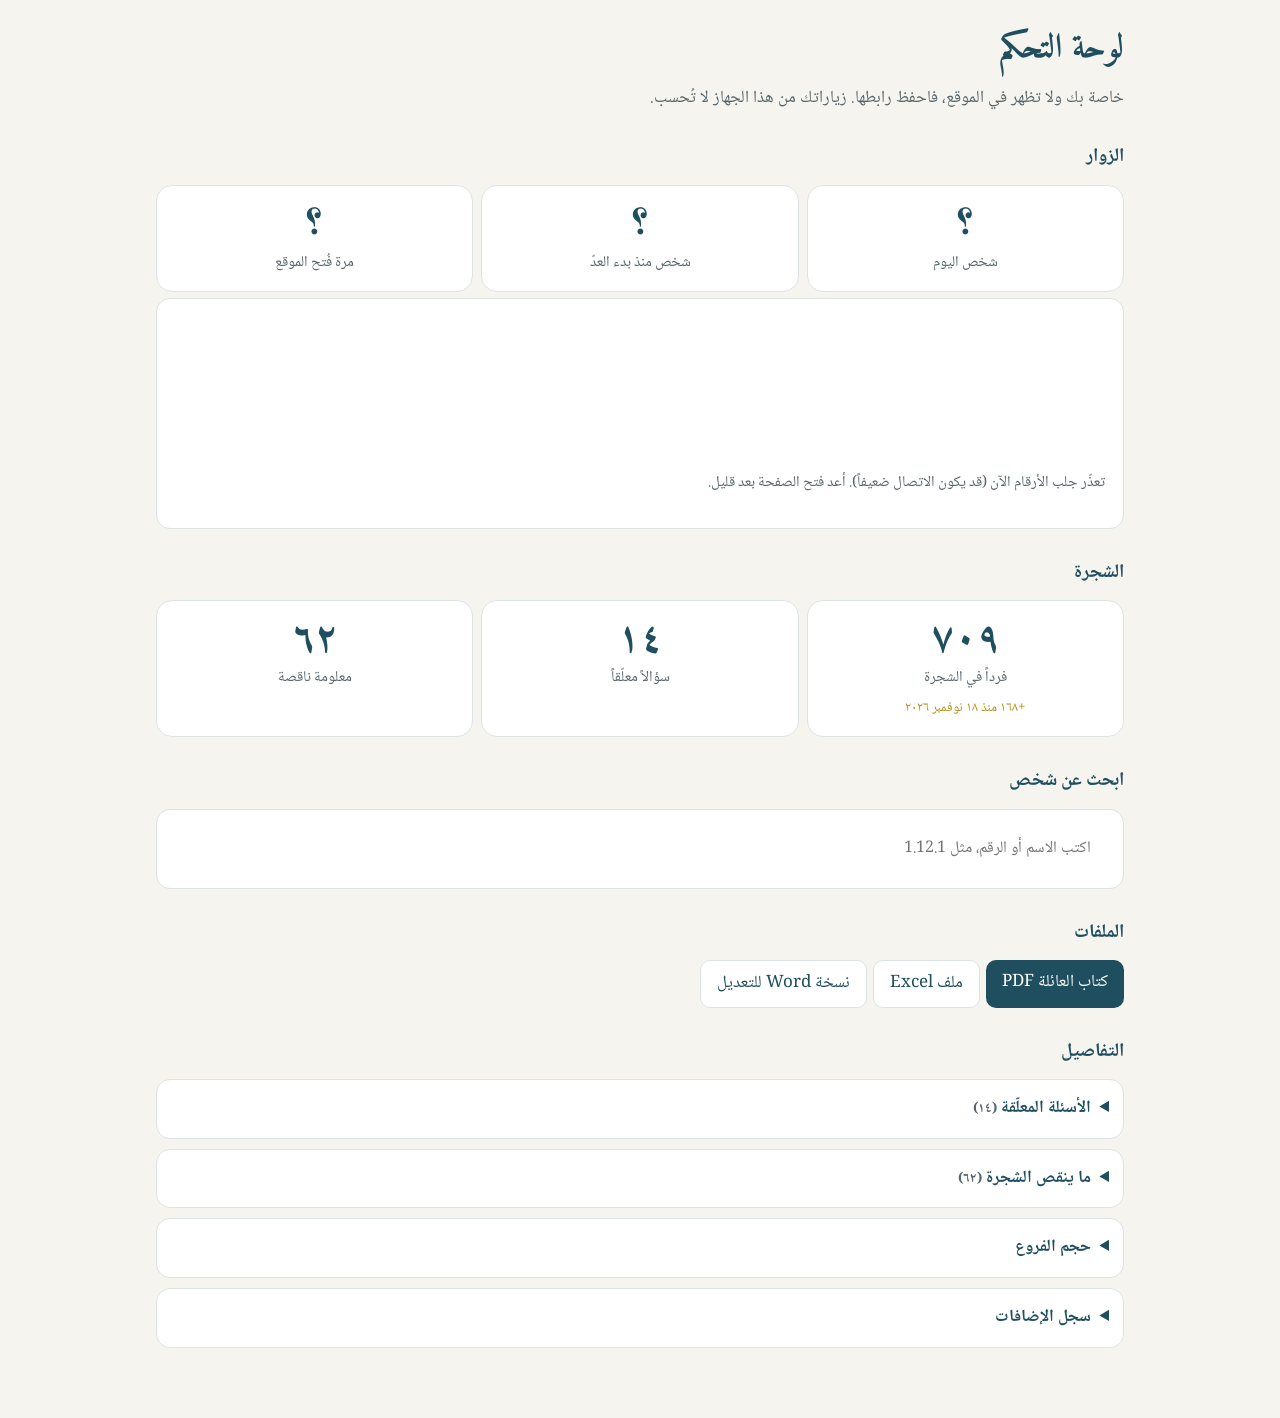
==== commit 4b23a7e9: "إضافات أسرة تومة بنت فاطمة «دوشة» وأسرتي خدم الله وعائشة بنتي جارة Co-Authored-By: Claude Opus 5.5 <" ====
--- a/admin.html
+++ b/admin.html
@@ -505,6 +505,7 @@
 .sendnow{display:flex;justify-content:center;margin-top:12px;font-size:18px;padding:13px;background:#3f7a2a;border-color:#3f7a2a}
 .efsave #ef-del,.efsave #ef-rm{margin-inline-start:auto}
 @media(max-width:700px){.efsave #ef-del,.efsave #ef-rm{margin-top:18px;margin-inline-start:0}}
+.miss{color:#8a6d1c;font-weight:500;font-size:.8em}
 </style>
 </head>
 <body>
@@ -544,7 +545,7 @@
 
 <script>
 window.ADMIN_ONLY = true;
-const DATA = {"people": [{"id": "0", "name": "بشير", "gender": "ذكر", "father": null, "mother": null, "father_txt": "", "group": "", "spouse": "فدلم حاج محمد، وزوجة أخرى", "notes": "الجد الأكبر", "dead": true, "unknown": "", "alias": "", "kids": ["1", "0.2", "0.6", "0.7", "0.5", "0.3", "0.4", "0.8", "0.9", "0.10"]}, {"id": "1", "name": "محمد", "gender": "ذكر", "father": "0", "mother": null, "father_txt": "", "group": "الزوجة الأولى: فدلم حاج محمد", "spouse": "", "notes": "", "dead": true, "unknown": "", "alias": "", "kids": ["1.5", "1.6", "1.8", "1.15", "1.17", "1.18", "1.1", "1.2", "1.4", "1.9", "1.10", "1.11", "1.12", "1.13", "1.14"]}, {"id": "0.2", "name": "طمبل", "gender": "ذكر", "father": "0", "mother": null, "father_txt": "", "group": "الزوجة الأولى: فدلم حاج محمد", "spouse": "", "notes": "", "dead": true, "unknown": "", "alias": "", "kids": ["0.2.1"]}, {"id": "0.6", "name": "فاطمة", "gender": "أنثى", "father": "0", "mother": null, "father_txt": "", "group": "الزوجة الأولى: فدلم حاج محمد", "spouse": "محمد صالح إدريس محمد أبو بكر", "notes": "الأم الكبرى للنوراب", "dead": true, "unknown": "", "alias": "أم النوراب", "kids": ["0.6.1", "0.6.2", "0.6.3", "0.6.4", "0.6.5", "0.6.6", "0.6.7", "0.6.8"]}, {"id": "0.7", "name": "آمنة", "gender": "أنثى", "father": "0", "mother": null, "father_txt": "", "group": "الزوجة الأولى: فدلم حاج محمد", "spouse": "فرح", "notes": "الأم الكبرى للدبلاب أهل دبلة", "dead": true, "unknown": "", "alias": "أم الدبلاب", "kids": ["0.7.1", "0.7.2", "0.7.3", "0.7.4"]}, {"id": "0.3", "name": "أحمد", "gender": "ذكر", "father": "0", "mother": null, "father_txt": "", "group": "الزوجة الثانية", "spouse": "", "notes": "", "dead": true, "unknown": "", "alias": "", "kids": ["0.3.2", "0.3.1", "0.3.3", "0.3.4"]}, {"id": "0.4", "name": "حاكم", "gender": "ذكر", "father": "0", "mother": null, "father_txt": "", "group": "الزوجة الثانية", "spouse": "", "notes": "", "dead": true, "unknown": "", "alias": "", "kids": ["0.4.1", "0.4.2", "0.4.3", "0.4.4", "0.4.5"]}, {"id": "0.5", "name": "عبد الدائم", "gender": "ذكر", "father": "0", "mother": null, "father_txt": "", "group": "الزوجة الثانية", "spouse": "زوجة من حامدنارتي، وفاطمة «كلتوم»", "notes": "", "dead": true, "unknown": "", "alias": "", "kids": ["0.5.3", "0.5.4", "0.5.5", "0.5.1", "0.5.2", "0.5.6", "0.5.7"]}, {"id": "0.8", "name": "علي", "gender": "ذكر", "father": "0", "mother": null, "father_txt": "", "group": "الزوجة الثانية", "spouse": "فاطمة إدريس «كلتوم»", "notes": "", "dead": true, "unknown": "", "alias": "", "kids": ["0.8.1", "0.8.2", "0.8.3"]}, {"id": "1.1", "name": "دياب", "gender": "ذكر", "father": "1", "mother": null, "father_txt": "", "group": "الزوجة الثانية: كلتوم", "spouse": "روضة الطاهر، وزينب فضل حرنان", "notes": "", "dead": true, "unknown": "", "alias": "", "kids": ["1.1.7", "1.1.8", "1.1.9", "1.1.1", "1.1.2", "1.1.3", "1.1.4", "1.1.5", "1.1.6", "1.1.10"]}, {"id": "1.2", "name": "عثمان", "gender": "ذكر", "father": "1", "mother": null, "father_txt": "", "group": "الزوجة الثانية: كلتوم", "spouse": "آمنة فضل إسماعيل، وزينب الملك طمبل", "notes": "زوجته آمنة فضل إسماعيل من قبيلة محسية", "dead": true, "unknown": "", "alias": "", "kids": ["1.2.2", "1.2.3", "1.2.1", "1.2.4", "1.2.5"]}, {"id": "1.4", "name": "عجائب", "gender": "أنثى", "father": "1", "mother": null, "father_txt": "", "group": "الزوجة الثانية: كلتوم", "spouse": "حسين طمبل بشير", "notes": "", "dead": true, "unknown": "", "alias": "", "kids": ["0.2.1.1", "0.2.1.2", "0.2.1.3", "0.2.1.4"]}, {"id": "1.5", "name": "خيري", "gender": "ذكر", "father": "1", "mother": null, "father_txt": "", "group": "الزوجة الأولى: شُمَّة", "spouse": "ستنا عمر", "notes": "", "dead": true, "unknown": "", "alias": "", "kids": ["1.5.2", "1.5.1", "1.5.6", "1.5.5", "1.5.3", "1.5.4"]}, {"id": "1.6", "name": "عبد الله", "gender": "ذكر", "father": "1", "mother": null, "father_txt": "", "group": "الزوجة الأولى: شُمَّة", "spouse": "زينب الملك طمبل، وآمنة الطاهر", "notes": "زوجته آمنة الطاهر من جزيرة أرتقاشا", "dead": true, "unknown": "", "alias": "عبدون", "kids": ["1.6.1", "1.6.4", "1.6.5", "1.6.6", "1.6.7", "1.6.8", "1.6.9", "1.6.10", "1.6.2"]}, {"id": "1.8", "name": "إدريس", "gender": "ذكر", "father": "1", "mother": null, "father_txt": "", "group": "الزوجة الأولى: شُمَّة", "spouse": "عائشة أبكر", "notes": "", "dead": true, "unknown": "", "alias": "", "kids": ["1.8.3", "1.8.1", "1.8.2", "1.8.4"]}, {"id": "1.9", "name": "شريف", "gender": "ذكر", "father": "1", "mother": null, "father_txt": "", "group": "الزوجة الثالثة: آمنة الحاج", "spouse": "جارة أحمد بشير (ر)", "notes": "", "dead": true, "unknown": "", "alias": "", "kids": ["1.9.1", "1.9.2"]}, {"id": "1.10", "name": "بشير", "gender": "ذكر", "father": "1", "mother": null, "father_txt": "", "group": "الزوجة الثالثة: آمنة الحاج", "spouse": "أم الحسين إدريس، وفاطمة فتح الرحمن، وسعدية", "notes": "", "dead": true, "unknown": "", "alias": "", "kids": ["1.10.2", "1.10.3", "1.10.1", "1.10.4", "1.10.5", "1.10.6", "1.10.7"]}, {"id": "1.11", "name": "فضل", "gender": "ذكر", "father": "1", "mother": null, "father_txt": "", "group": "الزوجة الثالثة: آمنة الحاج", "spouse": "ستنا عبد الدائم بشير، ومكة الزين حاكم بشير، وسعيدة ساتي، وفاطمة عثمان", "notes": "", "dead": true, "unknown": "", "alias": "", "kids": ["1.11.2", "1.11.1", "1.11.4", "1.11.5", "1.11.7", "1.11.6", "1.11.3"]}, {"id": "1.12", "name": "محمد عثمان", "gender": "ذكر", "father": "1", "mother": null, "father_txt": "", "group": "الزوجة الثالثة: آمنة الحاج", "spouse": "فاطمة حمد وديدي", "notes": "", "dead": true, "unknown": "", "alias": "", "kids": ["1.12.1", "1.12.2", "1.12.3", "1.12.4", "1.12.5", "1.12.6", "1.12.7", "1.12.8", "1.12.9"]}, {"id": "1.13", "name": "فاطمة", "gender": "أنثى", "father": "1", "mother": null, "father_txt": "", "group": "الزوجة الثالثة: آمنة الحاج", "spouse": "", "notes": "", "dead": true, "unknown": "", "alias": "دوشة", "kids": ["1.13.1", "1.13.2", "1.13.3", "1.13.4"]}, {"id": "1.14", "name": "فدلم", "gender": "أنثى", "father": "1", "mother": null, "father_txt": "", "group": "الزوجة الثالثة: آمنة الحاج", "spouse": "أحمد أنقراوي", "notes": "", "dead": true, "unknown": "", "alias": "", "kids": ["1.14.1"]}, {"id": "1.15", "name": "عباس", "gender": "ذكر", "father": "1", "mother": null, "father_txt": "", "group": "الزوجة الأولى: شُمَّة", "spouse": "", "notes": "هاجر إلى مصر، وهو مفقود لا يُعرف عنه شيء", "dead": false, "unknown": "", "alias": "", "kids": []}, {"id": "1.8.1", "name": "عبد الله", "gender": "ذكر", "father": "1.8", "mother": null, "father_txt": "", "group": "", "spouse": "دهابة بشير", "notes": "", "dead": true, "unknown": "", "alias": "", "kids": ["1.10.5.1", "1.10.5.2", "1.10.5.3", "1.10.5.4", "1.10.5.5"]}, {"id": "1.9.1", "name": "الحاج محمد", "gender": "ذكر", "father": "1.9", "mother": "0.3.1", "father_txt": "", "group": "", "spouse": "نعمات محمد عثمان محمد بشير", "notes": "", "dead": false, "unknown": "", "alias": "حانجمت", "kids": ["1.12.6.1", "1.12.6.2", "1.12.6.3", "1.12.6.4", "1.12.6.5", "1.12.6.6", "1.12.6.7"]}, {"id": "1.9.2", "name": "محمد", "gender": "ذكر", "father": "1.9", "mother": "0.3.1", "father_txt": "", "group": "", "spouse": "ليبة بشير", "notes": "", "dead": false, "unknown": "", "alias": "", "kids": ["1.10.4.1", "1.10.4.2", "1.10.4.3", "1.10.4.4", "1.10.4.5", "1.10.4.6", "1.10.4.7"]}, {"id": "1.11.1", "name": "عبد الدائم", "gender": "ذكر", "father": "1.11", "mother": "0.4.5", "father_txt": "", "group": "الزوجة الثانية: مكة الزين حاكم بشير", "spouse": "", "notes": "", "dead": true, "unknown": "", "alias": "", "kids": []}, {"id": "1.11.2", "name": "محمد", "gender": "ذكر", "father": "1.11", "mother": "0.5.7", "father_txt": "", "group": "الزوجة الأولى: ستنا عبد الدائم بشير", "spouse": "آمنة بشير", "notes": "", "dead": true, "unknown": "", "alias": "", "kids": ["1.10.3.1", "1.10.3.2", "1.10.3.3", "1.10.3.4", "1.10.3.5", "1.10.3.6", "1.10.3.7", "1.10.3.8"]}, {"id": "1.11.3", "name": "صلاح", "gender": "ذكر", "father": "1.11", "mother": null, "father_txt": "", "group": "الزوجة الرابعة: فاطمة عثمان", "spouse": "شريفة حسن حسين طمبل، وستنا الحاج سعيد", "notes": "له زوجتان", "dead": true, "unknown": "", "alias": "", "kids": ["1.11.3.5", "1.11.3.1", "1.11.3.2", "1.11.3.3", "1.11.3.4", "1.11.3.6", "1.11.3.8", "1.11.3.10", "1.11.3.7", "1.11.3.9"]}, {"id": "1.11.3.1", "name": "طارق", "gender": "ذكر", "father": "1.11.3", "mother": "0.2.1.3.6", "father_txt": "", "group": "الزوجة الأولى: شريفة حسن حسين طمبل", "spouse": "", "notes": "", "dead": false, "unknown": "", "alias": "", "kids": ["1.11.3.1.1"]}, {"id": "1.11.3.2", "name": "معاوية", "gender": "ذكر", "father": "1.11.3", "mother": "0.2.1.3.6", "father_txt": "", "group": "الزوجة الأولى: شريفة حسن حسين طمبل", "spouse": "", "notes": "", "dead": false, "unknown": "", "alias": "", "kids": []}, {"id": "1.11.3.3", "name": "سلوى", "gender": "أنثى", "father": "1.11.3", "mother": "0.2.1.3.6", "father_txt": "", "group": "الزوجة الأولى: شريفة حسن حسين طمبل", "spouse": "", "notes": "", "dead": false, "unknown": "", "alias": "", "kids": ["1.11.3.3.1"]}, {"id": "1.11.3.4", "name": "إيمان", "gender": "أنثى", "father": "1.11.3", "mother": "0.2.1.3.6", "father_txt": "", "group": "الزوجة الأولى: شريفة حسن حسين طمبل", "spouse": "", "notes": "", "dead": false, "unknown": "", "alias": "", "kids": []}, {"id": "1.11.3.5", "name": "عمر", "gender": "ذكر", "father": "1.11.3", "mother": "0.2.1.3.6", "father_txt": "", "group": "الزوجة الأولى: شريفة حسن حسين طمبل", "spouse": "", "notes": "", "dead": true, "unknown": "", "alias": "", "kids": []}, {"id": "1.11.3.6", "name": "محمد", "gender": "ذكر", "father": "1.11.3", "mother": null, "father_txt": "", "group": "الزوجة الثانية: ستنا الحاج سعيد", "spouse": "شيماء الطيب", "notes": "", "dead": false, "unknown": "ابن آخر وبنتان (غير مؤكد)", "alias": "", "kids": ["1.10.4.3.1.1"]}, {"id": "1.11.3.7", "name": "تقوى", "gender": "أنثى", "father": "1.11.3", "mother": "0.2.1.3.6", "father_txt": "", "group": "الزوجة الثانية: ستنا الحاج سعيد", "spouse": "", "notes": "", "dead": false, "unknown": "", "alias": "", "kids": []}, {"id": "1.11.3.8", "name": "فضل", "gender": "ذكر", "father": "1.11.3", "mother": null, "father_txt": "", "group": "الزوجة الثانية: ستنا الحاج سعيد", "spouse": "", "notes": "", "dead": false, "unknown": "", "alias": "", "kids": []}, {"id": "1.11.3.9", "name": "ريم", "gender": "أنثى", "father": "1.11.3", "mother": null, "father_txt": "", "group": "الزوجة الثانية: ستنا الحاج سعيد", "spouse": "", "notes": "", "dead": false, "unknown": "", "alias": "", "kids": []}, {"id": "1.11.3.1.1", "name": "عمر", "gender": "ذكر", "father": "1.11.3.1", "mother": null, "father_txt": "", "group": "", "spouse": "", "notes": "", "dead": false, "unknown": "", "alias": "", "kids": []}, {"id": "1.11.4", "name": "بشير", "gender": "ذكر", "father": "1.11", "mother": null, "father_txt": "", "group": "الزوجة الثالثة: سعيدة ساتي", "spouse": "", "notes": "", "dead": true, "unknown": "", "alias": "", "kids": ["1.11.4.1", "1.11.4.2", "1.11.4.3", "1.11.4.4", "1.11.4.5"]}, {"id": "1.11.4.1", "name": "رامي", "gender": "ذكر", "father": "1.11.4", "mother": null, "father_txt": "", "group": "", "spouse": "", "notes": "", "dead": false, "unknown": "", "alias": "", "kids": []}, {"id": "1.11.4.2", "name": "ريماز", "gender": "أنثى", "father": "1.11.4", "mother": null, "father_txt": "", "group": "", "spouse": "", "notes": "", "dead": false, "unknown": "", "alias": "", "kids": []}, {"id": "1.11.4.3", "name": "سعيدة", "gender": "أنثى", "father": "1.11.4", "mother": null, "father_txt": "", "group": "", "spouse": "", "notes": "", "dead": false, "unknown": "", "alias": "", "kids": []}, {"id": "1.11.4.4", "name": "رفيدة", "gender": "أنثى", "father": "1.11.4", "mother": null, "father_txt": "", "group": "", "spouse": "", "notes": "", "dead": false, "unknown": "", "alias": "", "kids": []}, {"id": "1.11.4.5", "name": "أبرار", "gender": "أنثى", "father": "1.11.4", "mother": null, "father_txt": "", "group": "", "spouse": "", "notes": "", "dead": false, "unknown": "", "alias": "", "kids": []}, {"id": "1.11.5", "name": "مهدي", "gender": "ذكر", "father": "1.11", "mother": null, "father_txt": "", "group": "الزوجة الثالثة: سعيدة ساتي", "spouse": "حفصة طمبل عثمان (ر)", "notes": "", "dead": false, "unknown": "", "alias": "", "kids": ["1.11.5.1", "1.11.5.2", "1.11.5.3", "1.11.5.4", "1.11.5.5", "1.11.5.6"]}, {"id": "1.11.5.1", "name": "عبد السميع", "gender": "ذكر", "father": "1.11.5", "mother": "1.2.5.5", "father_txt": "", "group": "", "spouse": "", "notes": "", "dead": false, "unknown": "", "alias": "", "kids": []}, {"id": "1.11.5.2", "name": "محمد", "gender": "ذكر", "father": "1.11.5", "mother": "1.2.5.5", "father_txt": "", "group": "", "spouse": "", "notes": "", "dead": false, "unknown": "", "alias": "", "kids": []}, {"id": "1.11.5.3", "name": "صباح", "gender": "أنثى", "father": "1.11.5", "mother": "1.2.5.5", "father_txt": "", "group": "", "spouse": "", "notes": "", "dead": false, "unknown": "", "alias": "", "kids": []}, {"id": "1.11.5.4", "name": "صفاء", "gender": "أنثى", "father": "1.11.5", "mother": "1.2.5.5", "father_txt": "", "group": "", "spouse": "", "notes": "", "dead": false, "unknown": "", "alias": "", "kids": []}, {"id": "1.11.5.5", "name": "معتصم", "gender": "ذكر", "father": "1.11.5", "mother": "1.2.5.5", "father_txt": "", "group": "", "spouse": "", "notes": "", "dead": false, "unknown": "", "alias": "", "kids": []}, {"id": "1.11.5.6", "name": "مهند", "gender": "ذكر", "father": "1.11.5", "mother": "1.2.5.5", "father_txt": "", "group": "", "spouse": "", "notes": "", "dead": false, "unknown": "", "alias": "", "kids": []}, {"id": "1.11.6", "name": "نصرة", "gender": "أنثى", "father": "1.11", "mother": null, "father_txt": "", "group": "الزوجة الثالثة: سعيدة ساتي", "spouse": "", "notes": "", "dead": false, "unknown": "", "alias": "", "kids": []}, {"id": "1.11.7", "name": "سيد أحمد", "gender": "ذكر", "father": "1.11", "mother": null, "father_txt": "", "group": "الزوجة الثالثة: سعيدة ساتي", "spouse": "فاطمة محمد دياب محمد بشير", "notes": "", "dead": true, "unknown": "", "alias": "", "kids": ["1.11.7.1", "1.11.7.2", "1.11.7.3", "1.11.7.4"]}, {"id": "1.11.7.1", "name": "ياسر", "gender": "ذكر", "father": "1.11.7", "mother": "1.10.2.5", "father_txt": "", "group": "", "spouse": "", "notes": "", "dead": false, "unknown": "", "alias": "", "kids": []}, {"id": "1.11.7.2", "name": "عمار", "gender": "ذكر", "father": "1.11.7", "mother": "1.10.2.5", "father_txt": "", "group": "", "spouse": "", "notes": "", "dead": false, "unknown": "", "alias": "", "kids": []}, {"id": "1.11.7.3", "name": "أحمد", "gender": "ذكر", "father": "1.11.7", "mother": "1.10.2.5", "father_txt": "", "group": "", "spouse": "", "notes": "", "dead": false, "unknown": "", "alias": "", "kids": []}, {"id": "1.11.7.4", "name": "محمد", "gender": "ذكر", "father": "1.11.7", "mother": "1.10.2.5", "father_txt": "", "group": "", "spouse": "", "notes": "", "dead": false, "unknown": "", "alias": "", "kids": []}, {"id": "1.5.1", "name": "علي", "gender": "ذكر", "father": "1.5", "mother": null, "father_txt": "", "group": "", "spouse": "زينب محمد عثمان محمد بشير، ثم رقية محمد دياب", "notes": "", "dead": false, "unknown": "", "alias": "", "kids": ["1.12.1.2", "1.12.1.3", "1.5.1.1", "1.5.1.2", "1.5.1.3"]}, {"id": "1.5.2", "name": "محمد", "gender": "ذكر", "father": "1.5", "mother": null, "father_txt": "", "group": "", "spouse": "", "notes": "", "dead": false, "unknown": "", "alias": "", "kids": []}, {"id": "1.5.3", "name": "زينب", "gender": "أنثى", "father": "1.5", "mother": null, "father_txt": "", "group": "", "spouse": "محمد «بقارة» عبد الدائم بشير", "notes": "", "dead": false, "unknown": "", "alias": "", "kids": ["1.5.3.1", "1.5.3.2", "1.5.3.3", "1.5.3.4"]}, {"id": "1.5.4", "name": "نفرين", "gender": "أنثى", "father": "1.5", "mother": null, "father_txt": "", "group": "", "spouse": "محمد حسن", "notes": "", "dead": false, "unknown": "", "alias": "شامة", "kids": ["1.5.4.1", "1.5.4.2", "1.5.4.3", "1.5.4.4", "1.5.4.5"]}, {"id": "1.5.1.1", "name": "محمود", "gender": "ذكر", "father": "1.5.1", "mother": null, "father_txt": "", "group": "الزوجة الثانية: رقية محمد دياب", "spouse": "نفيسة عبد المنعم محمد عثمان", "notes": "", "dead": false, "unknown": "", "alias": "", "kids": ["1.12.2.6.1", "1.12.2.6.2", "1.12.2.6.7", "1.12.2.6.3", "1.12.2.6.4", "1.12.2.6.5", "1.12.2.6.6"]}, {"id": "1.6.1", "name": "الحاج محمد", "gender": "ذكر", "father": "1.6", "mother": null, "father_txt": "", "group": "الزوجة: آمنة الطاهر", "spouse": "سبوكة زبير الملك، ونصرة علي", "notes": "زوجته نصرة علي من حامدنارتي", "dead": true, "unknown": "", "alias": "حانجمت", "kids": ["1.6.1.1", "1.6.1.4", "1.6.1.3", "1.6.1.5", "1.6.1.6", "1.6.1.2"]}, {"id": "1.6.1.1", "name": "عبد الله", "gender": "ذكر", "father": "1.6.1", "mother": null, "father_txt": "", "group": "الزوجة الأولى: سبوكة زبير الملك", "spouse": "فاطمة فقيري، ورقية طمبل حسين «اللقية» (ر)، وعائشة عبد الله", "notes": "له ثلاث زوجات", "dead": true, "unknown": "", "alias": "", "kids": ["1.6.1.1.7", "1.6.1.1.8", "1.6.1.1.9", "1.6.1.1.10", "1.6.1.1.11", "1.6.1.1.12", "1.6.1.1.13", "1.6.1.1.14", "1.6.1.1.15", "1.6.1.1.16", "1.6.1.1.17", "1.6.1.1.18", "1.6.1.1.1", "1.6.1.1.2", "1.6.1.1.3", "1.6.1.1.4", "1.6.1.1.5", "1.6.1.1.6", "1.6.1.1.19"]}, {"id": "1.6.1.1.1", "name": "نجوى", "gender": "أنثى", "father": "1.6.1.1", "mother": "0.2.1.2.6", "father_txt": "", "group": "الزوجة الثانية: رقية طمبل «اللقية»", "spouse": "مصطفى حسن", "notes": "كبرى أبنائها", "dead": false, "unknown": "", "alias": "", "kids": ["1.6.1.1.1.1", "1.6.1.1.1.2", "1.6.1.1.1.3", "1.6.1.1.1.4", "1.6.1.1.1.5"]}, {"id": "1.6.1.1.2", "name": "محمد", "gender": "ذكر", "father": "1.6.1.1", "mother": "0.2.1.2.6", "father_txt": "", "group": "الزوجة الثانية: رقية طمبل «اللقية»", "spouse": "", "notes": "", "dead": true, "unknown": "", "alias": "عبدون", "kids": ["1.6.1.1.2.1", "1.6.1.1.2.2", "1.6.1.1.2.3", "1.6.1.1.2.4", "1.6.1.1.2.5", "1.6.1.1.2.6"]}, {"id": "1.6.1.1.3", "name": "كمال", "gender": "ذكر", "father": "1.6.1.1", "mother": "0.2.1.2.6", "father_txt": "", "group": "الزوجة الثانية: رقية طمبل «اللقية»", "spouse": "وداد عبد المنعم محمد عثمان", "notes": "", "dead": false, "unknown": "", "alias": "", "kids": ["1.12.2.3.1", "1.12.2.3.2", "1.12.2.3.3", "1.12.2.3.4", "1.12.2.3.5", "1.12.2.3.6"]}, {"id": "1.6.1.1.4", "name": "إقبال", "gender": "أنثى", "father": "1.6.1.1", "mother": "0.2.1.2.6", "father_txt": "", "group": "الزوجة الثانية: رقية طمبل «اللقية»", "spouse": "", "notes": "", "dead": false, "unknown": "", "alias": "", "kids": []}, {"id": "1.6.1.1.5", "name": "إكرام", "gender": "أنثى", "father": "1.6.1.1", "mother": "0.2.1.2.6", "father_txt": "", "group": "الزوجة الثانية: رقية طمبل «اللقية»", "spouse": "", "notes": "", "dead": false, "unknown": "", "alias": "", "kids": []}, {"id": "1.6.1.1.6", "name": "هاشم", "gender": "ذكر", "father": "1.6.1.1", "mother": "0.2.1.2.6", "father_txt": "", "group": "الزوجة الثانية: رقية طمبل «اللقية»", "spouse": "", "notes": "", "dead": false, "unknown": "", "alias": "", "kids": ["1.6.1.1.6.1", "1.6.1.1.6.2", "1.6.1.1.6.3", "1.6.1.1.6.4"]}, {"id": "1.6.1.1.2.1", "name": "أحمد", "gender": "ذكر", "father": "1.6.1.1.2", "mother": null, "father_txt": "", "group": "", "spouse": "", "notes": "", "dead": false, "unknown": "", "alias": "", "kids": []}, {"id": "1.6.1.1.2.2", "name": "تغريد", "gender": "أنثى", "father": "1.6.1.1.2", "mother": null, "father_txt": "", "group": "", "spouse": "", "notes": "", "dead": false, "unknown": "", "alias": "", "kids": []}, {"id": "1.6.1.1.2.3", "name": "تبيان", "gender": "أنثى", "father": "1.6.1.1.2", "mother": null, "father_txt": "", "group": "", "spouse": "", "notes": "", "dead": false, "unknown": "", "alias": "", "kids": []}, {"id": "1.6.1.1.2.4", "name": "عبد الله", "gender": "ذكر", "father": "1.6.1.1.2", "mother": null, "father_txt": "", "group": "", "spouse": "", "notes": "", "dead": true, "unknown": "", "alias": "", "kids": []}, {"id": "1.6.1.1.2.5", "name": "تسنيم", "gender": "أنثى", "father": "1.6.1.1.2", "mother": null, "father_txt": "", "group": "", "spouse": "", "notes": "", "dead": false, "unknown": "", "alias": "", "kids": []}, {"id": "1.6.1.1.2.6", "name": "الزبير", "gender": "ذكر", "father": "1.6.1.1.2", "mother": null, "father_txt": "", "group": "", "spouse": "", "notes": "", "dead": false, "unknown": "", "alias": "", "kids": []}, {"id": "1.6.1.1.6.1", "name": "براءة", "gender": "أنثى", "father": "1.6.1.1.6", "mother": null, "father_txt": "", "group": "", "spouse": "", "notes": "", "dead": false, "unknown": "", "alias": "", "kids": []}, {"id": "1.6.1.1.6.2", "name": "محمد", "gender": "ذكر", "father": "1.6.1.1.6", "mother": null, "father_txt": "", "group": "", "spouse": "", "notes": "", "dead": false, "unknown": "", "alias": "", "kids": []}, {"id": "1.6.1.1.6.3", "name": "عبد الله", "gender": "ذكر", "father": "1.6.1.1.6", "mother": null, "father_txt": "", "group": "", "spouse": "", "notes": "", "dead": false, "unknown": "", "alias": "", "kids": []}, {"id": "1.6.1.1.6.4", "name": "هبة", "gender": "أنثى", "father": "1.6.1.1.6", "mother": null, "father_txt": "", "group": "", "spouse": "", "notes": "", "dead": false, "unknown": "", "alias": "", "kids": []}, {"id": "1.6.1.1.1.1", "name": "مبشر", "gender": "ذكر", "father": null, "mother": "1.6.1.1.1", "father_txt": "مصطفى حسن", "group": "", "spouse": "", "notes": "", "dead": false, "unknown": "", "alias": "", "kids": []}, {"id": "1.6.1.1.1.2", "name": "آمنة", "gender": "أنثى", "father": null, "mother": "1.6.1.1.1", "father_txt": "مصطفى حسن", "group": "", "spouse": "", "notes": "", "dead": false, "unknown": "", "alias": "", "kids": []}, {"id": "1.6.1.1.1.3", "name": "مصعب", "gender": "ذكر", "father": null, "mother": "1.6.1.1.1", "father_txt": "مصطفى حسن", "group": "", "spouse": "", "notes": "", "dead": false, "unknown": "", "alias": "", "kids": []}, {"id": "1.6.1.1.1.4", "name": "عبد الله", "gender": "ذكر", "father": null, "mother": "1.6.1.1.1", "father_txt": "مصطفى حسن", "group": "", "spouse": "", "notes": "", "dead": false, "unknown": "", "alias": "", "kids": []}, {"id": "1.6.1.1.1.5", "name": "نصر الدين", "gender": "ذكر", "father": null, "mother": "1.6.1.1.1", "father_txt": "مصطفى حسن", "group": "", "spouse": "", "notes": "", "dead": false, "unknown": "", "alias": "", "kids": []}, {"id": "1.10.1", "name": "محمد", "gender": "ذكر", "father": "1.10", "mother": null, "father_txt": "", "group": "الزوجة الأولى: أم الحسين إدريس", "spouse": "أم الملك محمد عثمان", "notes": "", "dead": true, "unknown": "", "alias": "", "kids": ["1.10.1.1", "1.10.1.2", "1.10.1.3", "1.10.1.4", "1.10.1.5", "1.10.1.7", "1.10.1.6"]}, {"id": "1.10.2", "name": "جارة", "gender": "أنثى", "father": "1.10", "mother": null, "father_txt": "", "group": "الزوجة الأولى: أم الحسين إدريس", "spouse": "محمد دياب محمد بشير", "notes": "", "dead": true, "unknown": "", "alias": "", "kids": ["1.10.2.1", "1.10.2.2", "1.10.2.3", "1.10.2.4", "1.10.2.5"]}, {"id": "1.10.3", "name": "آمنة", "gender": "أنثى", "father": "1.10", "mother": null, "father_txt": "", "group": "الزوجة الأولى: أم الحسين إدريس", "spouse": "محمد فضل محمد بشير", "notes": "", "dead": true, "unknown": "", "alias": "", "kids": ["1.10.3.1", "1.10.3.2", "1.10.3.3", "1.10.3.4", "1.10.3.5", "1.10.3.6", "1.10.3.7", "1.10.3.8"]}, {"id": "1.10.4", "name": "ليبة", "gender": "أنثى", "father": "1.10", "mother": null, "father_txt": "", "group": "الزوجة الأولى: أم الحسين إدريس", "spouse": "محمد شريف محمد بشير", "notes": "", "dead": true, "unknown": "", "alias": "", "kids": ["1.10.4.1", "1.10.4.2", "1.10.4.3", "1.10.4.4", "1.10.4.5", "1.10.4.6", "1.10.4.7"]}, {"id": "1.10.5", "name": "دهابة", "gender": "أنثى", "father": "1.10", "mother": null, "father_txt": "", "group": "الزوجة الأولى: أم الحسين إدريس", "spouse": "عبد الله إدريس محمد بشير", "notes": "", "dead": true, "unknown": "", "alias": "", "kids": ["1.10.5.1", "1.10.5.2", "1.10.5.3", "1.10.5.4", "1.10.5.5"]}, {"id": "1.10.6", "name": "علي", "gender": "ذكر", "father": "1.10", "mother": null, "father_txt": "", "group": "الزوجة الثانية: فاطمة فتح الرحمن", "spouse": "سميرة عبد الله الحاج", "notes": "", "dead": true, "unknown": "", "alias": "", "kids": ["1.10.6.1", "1.10.6.2", "1.10.6.3", "1.10.6.4", "1.10.6.5", "1.10.6.7", "1.10.6.6", "1.10.6.10", "1.10.6.8", "1.10.6.9"]}, {"id": "1.10.1.1", "name": "بشير", "gender": "ذكر", "father": "1.10.1", "mother": "1.12.3", "father_txt": "", "group": "", "spouse": "نجاة عبد المنعم محمد عثمان", "notes": "", "dead": false, "unknown": "", "alias": "", "kids": ["1.10.1.1.1", "1.10.1.1.2", "1.10.1.1.3", "1.10.1.1.4", "1.10.1.1.5"]}, {"id": "1.10.1.2", "name": "الفاضل", "gender": "ذكر", "father": "1.10.1", "mother": "1.12.3", "father_txt": "", "group": "", "spouse": "", "notes": "", "dead": false, "unknown": "", "alias": "", "kids": ["1.10.1.2.1", "1.10.1.2.2"]}, {"id": "1.10.1.3", "name": "خضر", "gender": "ذكر", "father": "1.10.1", "mother": "1.12.3", "father_txt": "", "group": "", "spouse": "", "notes": "له أربع زوجات", "dead": false, "unknown": "اثنان من الزوجة الثانية لم تُذكر أسماؤهما", "alias": "", "kids": ["1.10.1.3.1", "1.10.1.3.2", "1.10.1.3.3", "1.10.1.3.4", "1.10.1.3.5", "1.10.1.3.6", "1.10.1.3.7", "1.10.1.3.8", "1.10.1.3.9", "1.10.1.3.10", "1.10.1.3.11", "1.10.1.3.12", "1.10.1.3.13", "1.10.1.3.14"]}, {"id": "1.10.1.4", "name": "عواطف", "gender": "أنثى", "father": "1.10.1", "mother": "1.12.3", "father_txt": "", "group": "", "spouse": "ناجي إدريس حامد", "notes": "", "dead": false, "unknown": "", "alias": "", "kids": ["1.10.1.4.1", "1.10.1.4.2", "1.10.1.4.3"]}, {"id": "1.10.1.5", "name": "أحلام", "gender": "أنثى", "father": "1.10.1", "mother": "1.12.3", "father_txt": "", "group": "", "spouse": "", "notes": "ليس لديها أبناء", "dead": false, "unknown": "", "alias": "", "kids": []}, {"id": "1.10.1.6", "name": "عبد القادر", "gender": "ذكر", "father": "1.10.1", "mother": "1.12.3", "father_txt": "", "group": "", "spouse": "", "notes": "", "dead": false, "unknown": "", "alias": "", "kids": ["1.10.1.6.1", "1.10.1.6.2", "1.10.1.6.3"]}, {"id": "1.10.1.1.1", "name": "محمد", "gender": "ذكر", "father": "1.10.1.1", "mother": "1.12.2.2", "father_txt": "", "group": "", "spouse": "", "notes": "", "dead": false, "unknown": "", "alias": "", "kids": ["1.10.1.1.1.1"]}, {"id": "1.10.1.1.2", "name": "معاذ", "gender": "ذكر", "father": "1.10.1.1", "mother": "1.12.2.2", "father_txt": "", "group": "", "spouse": "", "notes": "", "dead": false, "unknown": "", "alias": "", "kids": ["1.10.1.1.2.1", "1.10.1.1.2.2"]}, {"id": "1.10.1.1.3", "name": "ماريا", "gender": "أنثى", "father": "1.10.1.1", "mother": "1.12.2.2", "father_txt": "", "group": "", "spouse": "", "notes": "لم تتزوج بعد", "dead": false, "unknown": "", "alias": "", "kids": []}, {"id": "1.10.1.1.4", "name": "عبد الله", "gender": "ذكر", "father": "1.10.1.1", "mother": "1.12.2.2", "father_txt": "", "group": "", "spouse": "", "notes": "", "dead": false, "unknown": "", "alias": "", "kids": ["1.10.1.1.4.1"]}, {"id": "1.10.1.1.5", "name": "عبد الهادي", "gender": "ذكر", "father": "1.10.1.1", "mother": "1.12.2.2", "father_txt": "", "group": "", "spouse": "", "notes": "لم يتزوج بعد", "dead": false, "unknown": "", "alias": "", "kids": []}, {"id": "1.10.1.1.1.1", "name": "أسامة", "gender": "ذكر", "father": "1.10.1.1.1", "mother": null, "father_txt": "", "group": "", "spouse": "", "notes": "", "dead": false, "unknown": "", "alias": "", "kids": []}, {"id": "1.10.1.1.2.1", "name": "جود", "gender": "أنثى", "father": "1.10.1.1.2", "mother": null, "father_txt": "", "group": "", "spouse": "", "notes": "", "dead": false, "unknown": "", "alias": "", "kids": []}, {"id": "1.10.1.1.2.2", "name": "نجاة", "gender": "أنثى", "father": "1.10.1.1.2", "mother": null, "father_txt": "", "group": "", "spouse": "", "notes": "", "dead": false, "unknown": "", "alias": "", "kids": []}, {"id": "1.10.1.1.4.1", "name": "أيهم", "gender": "ذكر", "father": "1.10.1.1.4", "mother": null, "father_txt": "", "group": "", "spouse": "", "notes": "", "dead": false, "unknown": "", "alias": "", "kids": []}, {"id": "1.10.1.2.1", "name": "محمد", "gender": "ذكر", "father": "1.10.1.2", "mother": null, "father_txt": "", "group": "", "spouse": "", "notes": "", "dead": false, "unknown": "", "alias": "", "kids": []}, {"id": "1.10.1.2.2", "name": "شيماء", "gender": "أنثى", "father": "1.10.1.2", "mother": null, "father_txt": "", "group": "", "spouse": "", "notes": "", "dead": false, "unknown": "", "alias": "", "kids": []}, {"id": "1.10.1.3.1", "name": "علاء الدين", "gender": "ذكر", "father": "1.10.1.3", "mother": null, "father_txt": "", "group": "الزوجة الأولى", "spouse": "", "notes": "", "dead": false, "unknown": "", "alias": "", "kids": []}, {"id": "1.10.1.3.2", "name": "هند", "gender": "أنثى", "father": "1.10.1.3", "mother": null, "father_txt": "", "group": "الزوجة الأولى", "spouse": "", "notes": "", "dead": false, "unknown": "", "alias": "", "kids": []}, {"id": "1.10.1.3.3", "name": "عبد الرحمن", "gender": "ذكر", "father": "1.10.1.3", "mother": null, "father_txt": "", "group": "الزوجة الأولى", "spouse": "", "notes": "", "dead": false, "unknown": "", "alias": "", "kids": []}, {"id": "1.10.1.3.4", "name": "يعقوب", "gender": "ذكر", "father": "1.10.1.3", "mother": null, "father_txt": "", "group": "الزوجة الأولى", "spouse": "", "notes": "", "dead": false, "unknown": "", "alias": "", "kids": []}, {"id": "1.10.1.3.5", "name": "هيام", "gender": "أنثى", "father": "1.10.1.3", "mother": null, "father_txt": "", "group": "الزوجة الأولى", "spouse": "", "notes": "", "dead": false, "unknown": "", "alias": "", "kids": []}, {"id": "1.10.1.3.6", "name": "مؤيد", "gender": "ذكر", "father": "1.10.1.3", "mother": null, "father_txt": "", "group": "الزوجة الأولى", "spouse": "", "notes": "", "dead": false, "unknown": "", "alias": "", "kids": []}, {"id": "1.10.1.3.7", "name": "محمد", "gender": "ذكر", "father": "1.10.1.3", "mother": null, "father_txt": "", "group": "الزوجة الأولى", "spouse": "", "notes": "", "dead": false, "unknown": "", "alias": "", "kids": []}, {"id": "1.10.1.3.8", "name": "مروة", "gender": "أنثى", "father": "1.10.1.3", "mother": null, "father_txt": "", "group": "الزوجة الأولى", "spouse": "", "notes": "", "dead": false, "unknown": "", "alias": "", "kids": []}, {"id": "1.10.1.3.9", "name": "عبد الله", "gender": "ذكر", "father": "1.10.1.3", "mother": null, "father_txt": "", "group": "الزوجة الثانية", "spouse": "", "notes": "", "dead": false, "unknown": "", "alias": "", "kids": []}, {"id": "1.10.1.3.10", "name": "الحارث", "gender": "ذكر", "father": "1.10.1.3", "mother": null, "father_txt": "", "group": "الزوجة الثانية", "spouse": "", "notes": "", "dead": false, "unknown": "", "alias": "", "kids": []}, {"id": "1.10.1.3.11", "name": "سارة", "gender": "أنثى", "father": "1.10.1.3", "mother": null, "father_txt": "", "group": "الزوجة الثانية", "spouse": "", "notes": "", "dead": false, "unknown": "", "alias": "", "kids": []}, {"id": "1.10.1.3.12", "name": "همام", "gender": "ذكر", "father": "1.10.1.3", "mother": null, "father_txt": "", "group": "الزوجة الثانية", "spouse": "", "notes": "", "dead": false, "unknown": "", "alias": "", "kids": []}, {"id": "1.10.1.3.13", "name": "فاطمة", "gender": "أنثى", "father": "1.10.1.3", "mother": "1.6.1.1.17", "father_txt": "", "group": "الزوجة الثالثة: منى عبد الله", "spouse": "", "notes": "البنت الوحيدة للزوجة الثالثة", "dead": false, "unknown": "", "alias": "", "kids": []}, {"id": "1.10.1.3.14", "name": "حسن", "gender": "ذكر", "father": "1.10.1.3", "mother": null, "father_txt": "", "group": "الزوجة الرابعة", "spouse": "", "notes": "", "dead": false, "unknown": "", "alias": "", "kids": []}, {"id": "1.10.1.4.1", "name": "وفاء", "gender": "أنثى", "father": null, "mother": "1.10.1.4", "father_txt": "ناجي إدريس حامد", "group": "", "spouse": "", "notes": "", "dead": false, "unknown": "", "alias": "", "kids": []}, {"id": "1.10.1.4.2", "name": "محمد", "gender": "ذكر", "father": null, "mother": "1.10.1.4", "father_txt": "ناجي إدريس حامد", "group": "", "spouse": "", "notes": "", "dead": false, "unknown": "", "alias": "", "kids": []}, {"id": "1.10.1.4.3", "name": "مزمل", "gender": "ذكر", "father": null, "mother": "1.10.1.4", "father_txt": "ناجي إدريس حامد", "group": "", "spouse": "", "notes": "", "dead": false, "unknown": "", "alias": "", "kids": []}, {"id": "1.10.1.6.1", "name": "شهد", "gender": "أنثى", "father": "1.10.1.6", "mother": null, "father_txt": "", "group": "", "spouse": "", "notes": "", "dead": false, "unknown": "", "alias": "", "kids": []}, {"id": "1.10.1.6.2", "name": "شذى", "gender": "أنثى", "father": "1.10.1.6", "mother": null, "father_txt": "", "group": "", "spouse": "", "notes": "", "dead": false, "unknown": "", "alias": "", "kids": []}, {"id": "1.10.1.6.3", "name": "شجن", "gender": "أنثى", "father": "1.10.1.6", "mother": null, "father_txt": "", "group": "", "spouse": "", "notes": "", "dead": false, "unknown": "", "alias": "", "kids": []}, {"id": "1.10.3.1", "name": "فاطمة", "gender": "أنثى", "father": "1.11.2", "mother": "1.10.3", "father_txt": "", "group": "", "spouse": "", "notes": "", "dead": true, "unknown": "", "alias": "", "kids": []}, {"id": "1.10.3.2", "name": "سارة", "gender": "أنثى", "father": "1.11.2", "mother": "1.10.3", "father_txt": "", "group": "", "spouse": "", "notes": "", "dead": false, "unknown": "", "alias": "", "kids": []}, {"id": "1.10.3.3", "name": "زبير", "gender": "ذكر", "father": "1.11.2", "mother": "1.10.3", "father_txt": "", "group": "", "spouse": "", "notes": "", "dead": false, "unknown": "", "alias": "", "kids": ["1.10.3.3.1", "1.10.3.3.2", "1.10.3.3.3", "1.10.3.3.4", "1.10.3.3.5", "1.10.3.3.6"]}, {"id": "1.10.3.4", "name": "فضل", "gender": "ذكر", "father": "1.11.2", "mother": "1.10.3", "father_txt": "", "group": "", "spouse": "", "notes": "", "dead": false, "unknown": "بنتان (الأسماء غير مؤكدة)", "alias": "", "kids": []}, {"id": "1.10.3.5", "name": "عازة", "gender": "أنثى", "father": "1.11.2", "mother": "1.10.3", "father_txt": "", "group": "", "spouse": "عبد الرزاق", "notes": "", "dead": false, "unknown": "", "alias": "", "kids": ["1.10.3.5.1", "1.10.3.5.2"]}, {"id": "1.10.3.6", "name": "عفاف", "gender": "أنثى", "father": "1.11.2", "mother": "1.10.3", "father_txt": "", "group": "", "spouse": "علي", "notes": "", "dead": false, "unknown": "", "alias": "", "kids": ["1.10.3.6.1", "1.10.3.6.2", "1.10.3.6.3"]}, {"id": "1.10.3.7", "name": "أحمد", "gender": "ذكر", "father": "1.11.2", "mother": "1.10.3", "father_txt": "", "group": "", "spouse": "", "notes": "", "dead": false, "unknown": "٣ آخرون لم تُعرف أسماؤهم", "alias": "", "kids": ["1.10.3.7.1", "1.10.3.7.2"]}, {"id": "1.10.3.8", "name": "أم سلمى", "gender": "أنثى", "father": "1.11.2", "mother": "1.10.3", "father_txt": "", "group": "", "spouse": "", "notes": "", "dead": false, "unknown": "", "alias": "غنية", "kids": []}, {"id": "1.10.3.3.1", "name": "نصرة", "gender": "أنثى", "father": "1.10.3.3", "mother": null, "father_txt": "", "group": "", "spouse": "", "notes": "", "dead": false, "unknown": "", "alias": "", "kids": []}, {"id": "1.10.3.3.2", "name": "إنصاف", "gender": "أنثى", "father": "1.10.3.3", "mother": null, "father_txt": "", "group": "", "spouse": "", "notes": "", "dead": false, "unknown": "", "alias": "", "kids": []}, {"id": "1.10.3.3.3", "name": "إيناس", "gender": "أنثى", "father": "1.10.3.3", "mother": null, "father_txt": "", "group": "", "spouse": "", "notes": "", "dead": false, "unknown": "", "alias": "", "kids": []}, {"id": "1.10.3.3.4", "name": "محمد", "gender": "ذكر", "father": "1.10.3.3", "mother": null, "father_txt": "", "group": "", "spouse": "", "notes": "", "dead": false, "unknown": "", "alias": "", "kids": []}, {"id": "1.10.3.3.5", "name": "أحمد", "gender": "ذكر", "father": "1.10.3.3", "mother": null, "father_txt": "", "group": "", "spouse": "", "notes": "", "dead": false, "unknown": "", "alias": "", "kids": []}, {"id": "1.10.3.3.6", "name": "أنس", "gender": "ذكر", "father": "1.10.3.3", "mother": null, "father_txt": "", "group": "", "spouse": "", "notes": "", "dead": false, "unknown": "", "alias": "", "kids": []}, {"id": "1.10.3.5.1", "name": "محمد", "gender": "ذكر", "father": null, "mother": "1.10.3.5", "father_txt": "عبد الرزاق", "group": "", "spouse": "", "notes": "", "dead": false, "unknown": "", "alias": "", "kids": []}, {"id": "1.10.3.5.2", "name": "صهيب", "gender": "ذكر", "father": null, "mother": "1.10.3.5", "father_txt": "عبد الرزاق", "group": "", "spouse": "", "notes": "", "dead": false, "unknown": "", "alias": "", "kids": []}, {"id": "1.10.3.6.1", "name": "ندى", "gender": "أنثى", "father": null, "mother": "1.10.3.6", "father_txt": "علي", "group": "", "spouse": "", "notes": "", "dead": false, "unknown": "", "alias": "", "kids": []}, {"id": "1.10.3.6.2", "name": "نور", "gender": "أنثى", "father": null, "mother": "1.10.3.6", "father_txt": "علي", "group": "", "spouse": "", "notes": "", "dead": false, "unknown": "", "alias": "", "kids": []}, {"id": "1.10.3.6.3", "name": "محمد", "gender": "ذكر", "father": null, "mother": "1.10.3.6", "father_txt": "علي", "group": "", "spouse": "", "notes": "", "dead": false, "unknown": "", "alias": "", "kids": []}, {"id": "1.10.3.7.1", "name": "حسام", "gender": "ذكر", "father": "1.10.3.7", "mother": null, "father_txt": "", "group": "", "spouse": "", "notes": "", "dead": false, "unknown": "", "alias": "", "kids": []}, {"id": "1.10.3.7.2", "name": "بشير", "gender": "ذكر", "father": "1.10.3.7", "mother": null, "father_txt": "", "group": "", "spouse": "", "notes": "", "dead": false, "unknown": "", "alias": "", "kids": []}, {"id": "1.10.4.1", "name": "فاطمة", "gender": "أنثى", "father": "1.9.2", "mother": "1.10.4", "father_txt": "", "group": "", "spouse": "", "notes": "", "dead": false, "unknown": "٣ بنات تقريباً وولد", "alias": "ثريا", "kids": []}, {"id": "1.10.4.2", "name": "عبد الله", "gender": "ذكر", "father": "1.9.2", "mother": "1.10.4", "father_txt": "", "group": "", "spouse": "فاطمة علي بشير", "notes": "", "dead": true, "unknown": "", "alias": "", "kids": ["1.10.6.1.1"]}, {"id": "1.10.4.3", "name": "الطيب", "gender": "ذكر", "father": "1.9.2", "mother": "1.10.4", "father_txt": "", "group": "", "spouse": "صباح أحمد حسن", "notes": "", "dead": false, "unknown": "", "alias": "", "kids": ["1.10.4.3.1", "1.10.4.3.2", "1.10.4.3.3", "1.10.4.3.4", "1.10.4.3.5"]}, {"id": "1.10.4.4", "name": "إشراقة", "gender": "أنثى", "father": "1.9.2", "mother": "1.10.4", "father_txt": "", "group": "", "spouse": "أحمد", "notes": "", "dead": false, "unknown": "", "alias": "", "kids": ["1.10.4.4.1", "1.10.4.4.2"]}, {"id": "1.10.4.5", "name": "طلحة", "gender": "ذكر", "father": "1.9.2", "mother": "1.10.4", "father_txt": "", "group": "", "spouse": "", "notes": "", "dead": false, "unknown": "بنت أخرى من الزوجة الثانية", "alias": "", "kids": ["1.10.4.5.1", "1.10.4.5.2"]}, {"id": "1.10.4.6", "name": "نورا", "gender": "أنثى", "father": "1.9.2", "mother": "1.10.4", "father_txt": "", "group": "", "spouse": "", "notes": "متزوجة", "dead": false, "unknown": "", "alias": "", "kids": ["1.10.4.6.1", "1.10.4.6.2", "1.10.4.6.3", "1.10.4.6.4"]}, {"id": "1.10.4.7", "name": "زين العابدين", "gender": "ذكر", "father": "1.9.2", "mother": "1.10.4", "father_txt": "", "group": "", "spouse": "فاطمة خيري علي خيري", "notes": "", "dead": false, "unknown": "", "alias": "الزين", "kids": ["1.10.4.7.1", "1.10.4.7.2", "1.10.4.7.3"]}, {"id": "1.10.4.3.1", "name": "شيماء", "gender": "أنثى", "father": "1.10.4.3", "mother": null, "father_txt": "", "group": "", "spouse": "محمد صلاح فضل محمد بشير", "notes": "", "dead": false, "unknown": "بنتان", "alias": "", "kids": ["1.10.4.3.1.1"]}, {"id": "1.10.4.3.2", "name": "شيراز", "gender": "أنثى", "father": "1.10.4.3", "mother": null, "father_txt": "", "group": "", "spouse": "", "notes": "متزوجة", "dead": false, "unknown": "ابن واحد", "alias": "", "kids": []}, {"id": "1.10.4.3.3", "name": "شذى", "gender": "أنثى", "father": "1.10.4.3", "mother": null, "father_txt": "", "group": "", "spouse": "", "notes": "", "dead": false, "unknown": "", "alias": "", "kids": []}, {"id": "1.10.4.3.4", "name": "الحاج", "gender": "ذكر", "father": "1.10.4.3", "mother": null, "father_txt": "", "group": "", "spouse": "", "notes": "", "dead": false, "unknown": "", "alias": "", "kids": []}, {"id": "1.10.4.3.1.1", "name": "صلاح", "gender": "ذكر", "father": "1.11.3.6", "mother": "1.10.4.3.1", "father_txt": "", "group": "", "spouse": "", "notes": "", "dead": false, "unknown": "", "alias": "", "kids": []}, {"id": "1.10.4.4.1", "name": "فدلم", "gender": "أنثى", "father": null, "mother": "1.10.4.4", "father_txt": "أحمد", "group": "", "spouse": "", "notes": "", "dead": false, "unknown": "", "alias": "", "kids": []}, {"id": "1.10.4.4.2", "name": "آمنة", "gender": "أنثى", "father": null, "mother": "1.10.4.4", "father_txt": "أحمد", "group": "", "spouse": "", "notes": "", "dead": false, "unknown": "", "alias": "", "kids": []}, {"id": "1.10.4.5.1", "name": "ماريا", "gender": "أنثى", "father": "1.10.4.5", "mother": null, "father_txt": "", "group": "الزوجة الأولى", "spouse": "", "notes": "", "dead": false, "unknown": "", "alias": "", "kids": []}, {"id": "1.10.4.5.2", "name": "ليبة", "gender": "أنثى", "father": "1.10.4.5", "mother": null, "father_txt": "", "group": "الزوجة الثانية", "spouse": "", "notes": "", "dead": false, "unknown": "", "alias": "", "kids": []}, {"id": "1.10.4.6.1", "name": "نوسا", "gender": "أنثى", "father": null, "mother": "1.10.4.6", "father_txt": "", "group": "", "spouse": "", "notes": "", "dead": false, "unknown": "", "alias": "", "kids": []}, {"id": "1.10.4.6.2", "name": "ليبة", "gender": "أنثى", "father": null, "mother": "1.10.4.6", "father_txt": "", "group": "", "spouse": "", "notes": "", "dead": false, "unknown": "", "alias": "", "kids": []}, {"id": "1.10.4.6.3", "name": "أحمد", "gender": "ذكر", "father": null, "mother": "1.10.4.6", "father_txt": "", "group": "", "spouse": "", "notes": "", "dead": false, "unknown": "", "alias": "", "kids": []}, {"id": "1.10.4.6.4", "name": "أواب", "gender": "ذكر", "father": null, "mother": "1.10.4.6", "father_txt": "", "group": "", "spouse": "", "notes": "", "dead": false, "unknown": "", "alias": "", "kids": []}, {"id": "1.10.4.7.1", "name": "خالد", "gender": "ذكر", "father": "1.10.4.7", "mother": "1.12.1.2.1", "father_txt": "", "group": "", "spouse": "", "notes": "", "dead": false, "unknown": "", "alias": "", "kids": []}, {"id": "1.10.4.7.2", "name": "أحمد", "gender": "ذكر", "father": "1.10.4.7", "mother": "1.12.1.2.1", "father_txt": "", "group": "", "spouse": "", "notes": "", "dead": false, "unknown": "", "alias": "", "kids": []}, {"id": "1.10.4.7.3", "name": "عبد الله", "gender": "ذكر", "father": "1.10.4.7", "mother": "1.12.1.2.1", "father_txt": "", "group": "", "spouse": "", "notes": "", "dead": false, "unknown": "", "alias": "", "kids": []}, {"id": "1.10.5.1", "name": "عبد الجابر", "gender": "ذكر", "father": "1.8.1", "mother": "1.10.5", "father_txt": "", "group": "", "spouse": "", "notes": "", "dead": true, "unknown": "", "alias": "", "kids": []}, {"id": "1.10.5.2", "name": "عماد", "gender": "ذكر", "father": "1.8.1", "mother": "1.10.5", "father_txt": "", "group": "", "spouse": "", "notes": "", "dead": true, "unknown": "", "alias": "", "kids": []}, {"id": "1.10.5.3", "name": "ماجدة", "gender": "أنثى", "father": "1.8.1", "mother": "1.10.5", "father_txt": "", "group": "", "spouse": "مبارك عبد المنعم حمد الملك (ر)", "notes": "", "dead": false, "unknown": "", "alias": "", "kids": ["1.10.5.3.1", "1.10.5.3.2", "1.10.5.3.3", "1.10.5.3.4"]}, {"id": "1.10.5.4", "name": "هويدة", "gender": "أنثى", "father": "1.8.1", "mother": "1.10.5", "father_txt": "", "group": "", "spouse": "مأمون", "notes": "", "dead": false, "unknown": "بنت أخرى لم يُتأكد من اسمها", "alias": "", "kids": ["1.10.5.4.1", "1.10.5.4.2"]}, {"id": "1.10.5.5", "name": "حياة", "gender": "أنثى", "father": "1.8.1", "mother": "1.10.5", "father_txt": "", "group": "", "spouse": "", "notes": "", "dead": false, "unknown": "", "alias": "", "kids": []}, {"id": "1.10.5.3.1", "name": "محمد", "gender": "ذكر", "father": "1.6.1.3.1", "mother": "1.10.5.3", "father_txt": "", "group": "", "spouse": "", "notes": "", "dead": false, "unknown": "", "alias": "", "kids": []}, {"id": "1.10.5.3.2", "name": "عبد الرحمن", "gender": "ذكر", "father": "1.6.1.3.1", "mother": "1.10.5.3", "father_txt": "", "group": "", "spouse": "", "notes": "", "dead": false, "unknown": "", "alias": "", "kids": []}, {"id": "1.10.5.3.3", "name": "جابر", "gender": "ذكر", "father": "1.6.1.3.1", "mother": "1.10.5.3", "father_txt": "", "group": "", "spouse": "", "notes": "", "dead": false, "unknown": "", "alias": "", "kids": []}, {"id": "1.10.5.3.4", "name": "ابتهال", "gender": "أنثى", "father": "1.6.1.3.1", "mother": "1.10.5.3", "father_txt": "", "group": "", "spouse": "", "notes": "", "dead": false, "unknown": "", "alias": "", "kids": []}, {"id": "1.10.5.4.1", "name": "محمد", "gender": "ذكر", "father": null, "mother": "1.10.5.4", "father_txt": "مأمون", "group": "", "spouse": "", "notes": "", "dead": false, "unknown": "", "alias": "", "kids": []}, {"id": "1.10.5.4.2", "name": "ريم", "gender": "أنثى", "father": null, "mother": "1.10.5.4", "father_txt": "مأمون", "group": "", "spouse": "", "notes": "", "dead": false, "unknown": "", "alias": "", "kids": []}, {"id": "1.10.6.1", "name": "فاطمة", "gender": "أنثى", "father": "1.10.6", "mother": null, "father_txt": "", "group": "", "spouse": "عبد الله محمد شريف (ر) ثم زوج ثانٍ", "notes": "", "dead": false, "unknown": "", "alias": "", "kids": ["1.10.6.1.1", "1.10.6.1.2"]}, {"id": "1.10.6.2", "name": "فتح الرحمن", "gender": "ذكر", "father": "1.10.6", "mother": null, "father_txt": "", "group": "", "spouse": "", "notes": "", "dead": false, "unknown": "٣ آخرون (له ٥ أبناء)", "alias": "", "kids": ["1.10.6.2.1", "1.10.6.2.2"]}, {"id": "1.10.6.3", "name": "طارق", "gender": "ذكر", "father": "1.10.6", "mother": null, "father_txt": "", "group": "", "spouse": "", "notes": "", "dead": false, "unknown": "أبناؤه غير معروفين", "alias": "", "kids": []}, {"id": "1.10.6.4", "name": "هند", "gender": "أنثى", "father": "1.10.6", "mother": null, "father_txt": "", "group": "", "spouse": "", "notes": "غير متزوجة", "dead": false, "unknown": "", "alias": "", "kids": []}, {"id": "1.10.6.5", "name": "خديجة", "gender": "أنثى", "father": "1.10.6", "mother": null, "father_txt": "", "group": "", "spouse": "", "notes": "متزوجة", "dead": false, "unknown": "بنتان وولد", "alias": "", "kids": []}, {"id": "1.10.6.6", "name": "مها", "gender": "أنثى", "father": "1.10.6", "mother": null, "father_txt": "", "group": "", "spouse": "", "notes": "متزوجة", "dead": false, "unknown": "بنت و٣ أولاد", "alias": "", "kids": []}, {"id": "1.10.6.7", "name": "وفاق", "gender": "أنثى", "father": "1.10.6", "mother": null, "father_txt": "", "group": "", "spouse": "", "notes": "غير متزوجة", "dead": false, "unknown": "", "alias": "", "kids": []}, {"id": "1.10.6.8", "name": "جمال", "gender": "ذكر", "father": "1.10.6", "mother": null, "father_txt": "", "group": "", "spouse": "", "notes": "غير متزوج", "dead": false, "unknown": "", "alias": "", "kids": []}, {"id": "1.10.6.9", "name": "فياض", "gender": "ذكر", "father": "1.10.6", "mother": null, "father_txt": "", "group": "", "spouse": "", "notes": "غير متزوج", "dead": false, "unknown": "", "alias": "", "kids": []}, {"id": "1.10.6.1.1", "name": "محمد", "gender": "ذكر", "father": "1.10.4.2", "mother": "1.10.6.1", "father_txt": "", "group": "", "spouse": "", "notes": "", "dead": false, "unknown": "", "alias": "", "kids": []}, {"id": "1.10.6.1.2", "name": "سميرة", "gender": "أنثى", "father": null, "mother": "1.10.6.1", "father_txt": "", "group": "", "spouse": "", "notes": "من الزوج الثاني لفاطمة", "dead": false, "unknown": "", "alias": "", "kids": []}, {"id": "1.10.6.2.1", "name": "علي", "gender": "ذكر", "father": "1.10.6.2", "mother": null, "father_txt": "", "group": "", "spouse": "", "notes": "", "dead": false, "unknown": "", "alias": "", "kids": []}, {"id": "1.10.6.2.2", "name": "ساجدة", "gender": "أنثى", "father": "1.10.6.2", "mother": null, "father_txt": "", "group": "", "spouse": "", "notes": "", "dead": false, "unknown": "", "alias": "", "kids": []}, {"id": "1.12.1", "name": "زينب", "gender": "أنثى", "father": "1.12", "mother": null, "father_txt": "", "group": "الأم: فاطمة حمد وديدي", "spouse": "الحاج محمد بك، ثم علي خيري محمد بشير", "notes": "كبرى أبناء محمد عثمان", "dead": true, "unknown": "", "alias": "", "kids": ["1.12.1.1", "1.12.1.2", "1.12.1.3"]}, {"id": "1.12.2", "name": "عبد المنعم", "gender": "ذكر", "father": "1.12", "mother": null, "father_txt": "", "group": "الأم: فاطمة حمد وديدي", "spouse": "سعاد طمبل حسين طمبل بشير، وزوجة ثانية", "notes": "له زوجتان", "dead": true, "unknown": "", "alias": "", "kids": ["1.12.2.1", "1.12.2.2", "1.12.2.3", "1.12.2.4", "1.12.2.5", "1.12.2.6", "1.12.2.7", "1.12.2.8", "1.12.2.9", "1.12.2.10", "1.12.2.11"]}, {"id": "1.12.3", "name": "أم الملك", "gender": "أنثى", "father": "1.12", "mother": null, "father_txt": "", "group": "الأم: فاطمة حمد وديدي", "spouse": "محمد بن بشير محمد بشير", "notes": "", "dead": true, "unknown": "", "alias": "", "kids": ["1.10.1.1", "1.10.1.2", "1.10.1.3", "1.10.1.4", "1.10.1.5", "1.10.1.6", "1.10.1.7"]}, {"id": "1.12.4", "name": "خالد", "gender": "ذكر", "father": "1.12", "mother": null, "father_txt": "", "group": "الأم: فاطمة حمد وديدي", "spouse": "رقية بقارة", "notes": "", "dead": false, "unknown": "", "alias": "", "kids": ["1.12.4.1", "1.12.4.2", "1.12.4.3", "1.12.4.4", "1.12.4.5", "1.12.4.6"]}, {"id": "1.12.5", "name": "مملكة", "gender": "أنثى", "father": "1.12", "mother": null, "father_txt": "", "group": "الأم: فاطمة حمد وديدي", "spouse": "أحمد محمد حمد وديدي", "notes": "", "dead": true, "unknown": "", "alias": "", "kids": ["1.12.5.1", "1.12.5.2", "1.12.5.5", "1.12.5.3", "1.12.5.4", "1.12.5.6", "1.12.5.8", "1.12.5.7"]}, {"id": "1.12.6", "name": "نعمات", "gender": "أنثى", "father": "1.12", "mother": null, "father_txt": "", "group": "الأم: فاطمة حمد وديدي", "spouse": "الحاج محمد شريف محمد بشير", "notes": "", "dead": false, "unknown": "", "alias": "", "kids": ["1.12.6.1", "1.12.6.2", "1.12.6.3", "1.12.6.4", "1.12.6.5", "1.12.6.6", "1.12.6.7"]}, {"id": "1.12.7", "name": "عبد الغفار", "gender": "ذكر", "father": "1.12", "mother": null, "father_txt": "", "group": "الأم: فاطمة حمد وديدي", "spouse": "فدلم وديدي", "notes": "", "dead": false, "unknown": "", "alias": "", "kids": ["1.12.7.1", "1.12.7.2"]}, {"id": "1.12.8", "name": "حسن", "gender": "ذكر", "father": "1.12", "mother": null, "father_txt": "", "group": "الأم: فاطمة حمد وديدي", "spouse": "أميمة هارون", "notes": "توأم حسين", "dead": true, "unknown": "", "alias": "", "kids": ["1.12.8.1", "1.12.8.2", "1.12.8.3"]}, {"id": "1.12.9", "name": "حسين", "gender": "ذكر", "father": "1.12", "mother": null, "father_txt": "", "group": "الأم: فاطمة حمد وديدي", "spouse": "حميدة عبده فضل", "notes": "توأم حسن", "dead": false, "unknown": "", "alias": "", "kids": ["1.12.9.1", "1.12.9.4", "1.12.9.2", "1.12.9.3", "1.12.9.5"]}, {"id": "1.12.1.1", "name": "آمال", "gender": "أنثى", "father": null, "mother": "1.12.1", "father_txt": "الحاج محمد بك", "group": "من الزوج الأول", "spouse": "عبد العزيز (ر)", "notes": "", "dead": false, "unknown": "", "alias": "", "kids": ["1.12.1.1.1", "1.12.1.1.2", "1.12.1.1.3", "1.12.1.1.4", "1.12.1.1.5"]}, {"id": "1.12.1.1.1", "name": "راشد", "gender": "ذكر", "father": null, "mother": "1.12.1.1", "father_txt": "عبد العزيز", "group": "", "spouse": "", "notes": "توأم رشيد", "dead": false, "unknown": "", "alias": "", "kids": []}, {"id": "1.12.1.1.2", "name": "رشيد", "gender": "ذكر", "father": null, "mother": "1.12.1.1", "father_txt": "عبد العزيز", "group": "", "spouse": "", "notes": "توأم راشد", "dead": false, "unknown": "", "alias": "", "kids": []}, {"id": "1.12.1.1.3", "name": "ريم", "gender": "أنثى", "father": null, "mother": "1.12.1.1", "father_txt": "عبد العزيز", "group": "", "spouse": "", "notes": "", "dead": false, "unknown": "", "alias": "", "kids": []}, {"id": "1.12.1.1.4", "name": "راوية", "gender": "أنثى", "father": null, "mother": "1.12.1.1", "father_txt": "عبد العزيز", "group": "", "spouse": "", "notes": "", "dead": false, "unknown": "", "alias": "", "kids": []}, {"id": "1.12.1.1.5", "name": "محمد", "gender": "ذكر", "father": null, "mother": "1.12.1.1", "father_txt": "عبد العزيز", "group": "", "spouse": "", "notes": "", "dead": false, "unknown": "", "alias": "", "kids": []}, {"id": "1.12.1.2", "name": "خيري", "gender": "ذكر", "father": "1.5.1", "mother": "1.12.1", "father_txt": "", "group": "الزوجة الأولى: زينب محمد عثمان", "spouse": "", "notes": "", "dead": true, "unknown": "", "alias": "", "kids": ["1.12.1.2.1", "1.12.1.2.2", "1.12.1.2.3"]}, {"id": "1.12.1.3", "name": "عبد الإله", "gender": "ذكر", "father": "1.5.1", "mother": "1.12.1", "father_txt": "", "group": "الزوجة الأولى: زينب محمد عثمان", "spouse": "آمنة الحاج محمد شريف محمد بشير", "notes": "", "dead": false, "unknown": "", "alias": "", "kids": ["1.12.6.1.1", "1.12.6.1.2", "1.12.6.1.3"]}, {"id": "1.12.2.1", "name": "سامية", "gender": "أنثى", "father": "1.12.2", "mother": "0.2.1.2.7", "father_txt": "", "group": "الزوجة الأولى: سعاد طمبل حسين طمبل بشير", "spouse": "عبد الله إرساوي (ر)، ثم حسن إرساوي (ر)", "notes": "", "dead": false, "unknown": "", "alias": "", "kids": ["1.12.2.1.1", "1.12.2.1.2", "1.12.2.1.3", "1.12.2.1.4", "1.12.2.1.5", "1.12.2.1.6"]}, {"id": "1.12.2.2", "name": "نجاة", "gender": "أنثى", "father": "1.12.2", "mother": "0.2.1.2.7", "father_txt": "", "group": "الزوجة الأولى: سعاد طمبل حسين طمبل بشير", "spouse": "بشير محمد بشير محمد بشير", "notes": "", "dead": false, "unknown": "", "alias": "", "kids": ["1.10.1.1.1", "1.10.1.1.2", "1.10.1.1.3", "1.10.1.1.4", "1.10.1.1.5"]}, {"id": "1.12.2.3", "name": "وداد", "gender": "أنثى", "father": "1.12.2", "mother": "0.2.1.2.7", "father_txt": "", "group": "الزوجة الأولى: سعاد طمبل حسين طمبل بشير", "spouse": "كمال عبد الله محمد عبد الله محمد بشير", "notes": "", "dead": false, "unknown": "", "alias": "", "kids": ["1.12.2.3.1", "1.12.2.3.2", "1.12.2.3.3", "1.12.2.3.4", "1.12.2.3.5", "1.12.2.3.6"]}, {"id": "1.12.2.4", "name": "أحمد المصطفى", "gender": "ذكر", "father": "1.12.2", "mother": "0.2.1.2.7", "father_txt": "", "group": "الزوجة الأولى: سعاد طمبل حسين طمبل بشير", "spouse": "صفاء علي خيري محمد بشير", "notes": "", "dead": false, "unknown": "", "alias": "", "kids": ["1.12.2.4.1", "1.12.2.4.2", "1.12.2.4.3", "1.12.2.4.4", "1.12.2.4.5"]}, {"id": "1.12.2.5", "name": "عبد الخالق", "gender": "ذكر", "father": "1.12.2", "mother": "0.2.1.2.7", "father_txt": "", "group": "الزوجة الأولى: سعاد طمبل حسين طمبل بشير", "spouse": "", "notes": "", "dead": false, "unknown": "", "alias": "", "kids": ["1.12.2.5.1", "1.12.2.5.2", "1.12.2.5.3", "1.12.2.5.4", "1.12.2.5.5", "1.12.2.5.6"]}, {"id": "1.12.2.6", "name": "نفيسة", "gender": "أنثى", "father": "1.12.2", "mother": "0.2.1.2.7", "father_txt": "", "group": "الزوجة الأولى: سعاد طمبل حسين طمبل بشير", "spouse": "محمود علي خيري محمد بشير", "notes": "توأم سكينة", "dead": false, "unknown": "", "alias": "", "kids": ["1.12.2.6.1", "1.12.2.6.2", "1.12.2.6.7", "1.12.2.6.3", "1.12.2.6.4", "1.12.2.6.5", "1.12.2.6.6"]}, {"id": "1.12.2.7", "name": "سكينة", "gender": "أنثى", "father": "1.12.2", "mother": "0.2.1.2.7", "father_txt": "", "group": "الزوجة الأولى: سعاد طمبل حسين طمبل بشير", "spouse": "عبد الله الزبير الملك", "notes": "توأم نفيسة", "dead": false, "unknown": "", "alias": "", "kids": ["1.12.2.7.1", "1.12.2.7.2", "1.12.2.7.3"]}, {"id": "1.12.2.8", "name": "سمية", "gender": "أنثى", "father": "1.12.2", "mother": "0.2.1.2.7", "father_txt": "", "group": "الزوجة الأولى: سعاد طمبل حسين طمبل بشير", "spouse": "كمال محمد عبد الحميد", "notes": "", "dead": false, "unknown": "", "alias": "", "kids": ["1.12.2.8.1", "1.12.2.8.2", "1.12.2.8.3", "1.12.2.8.4"]}, {"id": "1.12.2.9", "name": "ندى", "gender": "أنثى", "father": "1.12.2", "mother": "0.2.1.2.7", "father_txt": "", "group": "الزوجة الأولى: سعاد طمبل حسين طمبل بشير", "spouse": "وليد إرساوي", "notes": "", "dead": false, "unknown": "", "alias": "", "kids": ["1.12.2.9.1", "1.12.2.9.2", "1.12.2.9.3", "1.12.2.9.4"]}, {"id": "1.12.2.10", "name": "نضال", "gender": "أنثى", "father": "1.12.2", "mother": "0.2.1.2.7", "father_txt": "", "group": "الزوجة الأولى: سعاد طمبل حسين طمبل بشير", "spouse": "ناصر مأمون", "notes": "", "dead": false, "unknown": "", "alias": "", "kids": ["1.12.2.10.1", "1.12.2.10.2", "1.12.2.10.3", "1.12.2.10.4"]}, {"id": "1.12.2.11", "name": "حنان", "gender": "أنثى", "father": "1.12.2", "mother": null, "father_txt": "", "group": "الزوجة الثانية", "spouse": "", "notes": "", "dead": false, "unknown": "", "alias": "", "kids": ["1.12.2.11.1", "1.12.2.11.2"]}, {"id": "1.12.2.1.1", "name": "عمر", "gender": "ذكر", "father": "1.1.5.1", "mother": "1.12.2.1", "father_txt": "", "group": "من عبد الله إرساوي", "spouse": "", "notes": "", "dead": false, "unknown": "", "alias": "", "kids": ["1.12.2.1.1.1"]}, {"id": "1.12.2.1.2", "name": "آمنة", "gender": "أنثى", "father": "1.1.5.1", "mother": "1.12.2.1", "father_txt": "", "group": "من عبد الله إرساوي", "spouse": "", "notes": "", "dead": false, "unknown": "", "alias": "", "kids": ["1.12.2.1.2.1"]}, {"id": "1.12.2.1.3", "name": "أمنية", "gender": "أنثى", "father": "1.1.5.1", "mother": "1.12.2.1", "father_txt": "", "group": "من عبد الله إرساوي", "spouse": "", "notes": "", "dead": false, "unknown": "بنت أخرى لم يُذكر اسمها", "alias": "", "kids": ["1.12.2.1.3.1"]}, {"id": "1.12.2.1.4", "name": "مصعب", "gender": "ذكر", "father": "1.1.5.1", "mother": "1.12.2.1", "father_txt": "", "group": "من عبد الله إرساوي", "spouse": "", "notes": "لم يتزوج", "dead": false, "unknown": "", "alias": "", "kids": []}, {"id": "1.12.2.1.5", "name": "نور", "gender": "أنثى", "father": "1.1.5.4", "mother": "1.12.2.1", "father_txt": "", "group": "من حسن إرساوي", "spouse": "", "notes": "", "dead": false, "unknown": "", "alias": "", "kids": ["1.12.2.1.5.1"]}, {"id": "1.12.2.1.6", "name": "ميساء", "gender": "أنثى", "father": "1.1.5.4", "mother": "1.12.2.1", "father_txt": "", "group": "من حسن إرساوي", "spouse": "", "notes": "لم تتزوج", "dead": false, "unknown": "", "alias": "", "kids": []}, {"id": "1.12.2.1.1.1", "name": "كريم", "gender": "ذكر", "father": "1.12.2.1.1", "mother": null, "father_txt": "", "group": "", "spouse": "", "notes": "", "dead": false, "unknown": "", "alias": "", "kids": []}, {"id": "1.12.2.1.2.1", "name": "يوسف", "gender": "ذكر", "father": null, "mother": "1.12.2.1.2", "father_txt": "", "group": "", "spouse": "", "notes": "", "dead": false, "unknown": "", "alias": "", "kids": []}, {"id": "1.12.2.1.3.1", "name": "أشري", "gender": "أنثى", "father": null, "mother": "1.12.2.1.3", "father_txt": "", "group": "", "spouse": "", "notes": "", "dead": false, "unknown": "", "alias": "", "kids": []}, {"id": "1.12.2.1.5.1", "name": "تميم", "gender": "ذكر", "father": null, "mother": "1.12.2.1.5", "father_txt": "", "group": "", "spouse": "", "notes": "", "dead": false, "unknown": "", "alias": "", "kids": []}, {"id": "1.12.2.3.1", "name": "عبد الله", "gender": "ذكر", "father": "1.6.1.1.3", "mother": "1.12.2.3", "father_txt": "", "group": "", "spouse": "", "notes": "", "dead": false, "unknown": "أبناء لم تُعرف أسماؤهم (٣ تقريباً)", "alias": "", "kids": []}, {"id": "1.12.2.3.2", "name": "عفراء", "gender": "أنثى", "father": "1.6.1.1.3", "mother": "1.12.2.3", "father_txt": "", "group": "", "spouse": "", "notes": "", "dead": false, "unknown": "", "alias": "", "kids": ["1.12.2.3.2.1"]}, {"id": "1.12.2.3.3", "name": "غادة", "gender": "أنثى", "father": "1.6.1.1.3", "mother": "1.12.2.3", "father_txt": "", "group": "", "spouse": "", "notes": "", "dead": false, "unknown": "ابنان تقريباً (غير مؤكد)", "alias": "", "kids": []}, {"id": "1.12.2.3.4", "name": "غيداء", "gender": "أنثى", "father": "1.6.1.1.3", "mother": "1.12.2.3", "father_txt": "", "group": "", "spouse": "", "notes": "", "dead": false, "unknown": "", "alias": "", "kids": []}, {"id": "1.12.2.3.5", "name": "غسان", "gender": "ذكر", "father": "1.6.1.1.3", "mother": "1.12.2.3", "father_txt": "", "group": "", "spouse": "", "notes": "", "dead": false, "unknown": "", "alias": "", "kids": []}, {"id": "1.12.2.3.6", "name": "لينة", "gender": "أنثى", "father": "1.6.1.1.3", "mother": "1.12.2.3", "father_txt": "", "group": "", "spouse": "", "notes": "", "dead": false, "unknown": "", "alias": "", "kids": []}, {"id": "1.12.2.3.2.1", "name": "علي", "gender": "ذكر", "father": null, "mother": "1.12.2.3.2", "father_txt": "", "group": "", "spouse": "", "notes": "", "dead": false, "unknown": "", "alias": "", "kids": []}, {"id": "1.12.2.4.1", "name": "سعاد", "gender": "أنثى", "father": "1.12.2.4", "mother": "1.5.1.3", "father_txt": "", "group": "", "spouse": "", "notes": "", "dead": false, "unknown": "", "alias": "", "kids": []}, {"id": "1.12.2.4.2", "name": "سمر", "gender": "أنثى", "father": "1.12.2.4", "mother": "1.5.1.3", "father_txt": "", "group": "", "spouse": "", "notes": "", "dead": false, "unknown": "", "alias": "", "kids": ["1.12.2.4.2.1"]}, {"id": "1.12.2.4.3", "name": "عبد المنعم", "gender": "ذكر", "father": "1.12.2.4", "mother": "1.5.1.3", "father_txt": "", "group": "", "spouse": "", "notes": "", "dead": false, "unknown": "", "alias": "", "kids": []}, {"id": "1.12.2.4.4", "name": "سديم", "gender": "أنثى", "father": "1.12.2.4", "mother": "1.5.1.3", "father_txt": "", "group": "", "spouse": "", "notes": "", "dead": false, "unknown": "", "alias": "", "kids": []}, {"id": "1.12.2.4.5", "name": "حمد", "gender": "ذكر", "father": "1.12.2.4", "mother": "1.5.1.3", "father_txt": "", "group": "", "spouse": "", "notes": "", "dead": false, "unknown": "", "alias": "", "kids": []}, {"id": "1.12.2.4.2.1", "name": "أحمد", "gender": "ذكر", "father": null, "mother": "1.12.2.4.2", "father_txt": "", "group": "", "spouse": "", "notes": "", "dead": false, "unknown": "", "alias": "", "kids": []}, {"id": "1.12.2.5.1", "name": "فاطمة", "gender": "أنثى", "father": "1.12.2.5", "mother": null, "father_txt": "", "group": "", "spouse": "", "notes": "", "dead": false, "unknown": "", "alias": "", "kids": []}, {"id": "1.12.2.5.2", "name": "محمد عثمان", "gender": "ذكر", "father": "1.12.2.5", "mother": null, "father_txt": "", "group": "", "spouse": "", "notes": "", "dead": false, "unknown": "", "alias": "", "kids": []}, {"id": "1.12.2.5.3", "name": "مايد", "gender": "ذكر", "father": "1.12.2.5", "mother": null, "father_txt": "", "group": "", "spouse": "", "notes": "", "dead": false, "unknown": "", "alias": "", "kids": []}, {"id": "1.12.2.5.4", "name": "مرام", "gender": "أنثى", "father": "1.12.2.5", "mother": null, "father_txt": "", "group": "", "spouse": "", "notes": "", "dead": false, "unknown": "", "alias": "", "kids": []}, {"id": "1.12.2.5.5", "name": "مقدام", "gender": "ذكر", "father": "1.12.2.5", "mother": null, "father_txt": "", "group": "", "spouse": "", "notes": "", "dead": false, "unknown": "", "alias": "", "kids": []}, {"id": "1.12.2.5.6", "name": "عبد المنعم", "gender": "ذكر", "father": "1.12.2.5", "mother": null, "father_txt": "", "group": "", "spouse": "", "notes": "", "dead": false, "unknown": "", "alias": "", "kids": []}, {"id": "1.12.2.6.1", "name": "محمد", "gender": "ذكر", "father": "1.5.1.1", "mother": "1.12.2.6", "father_txt": "", "group": "", "spouse": "", "notes": "", "dead": false, "unknown": "", "alias": "", "kids": []}, {"id": "1.12.2.6.2", "name": "رقية", "gender": "أنثى", "father": "1.5.1.1", "mother": "1.12.2.6", "father_txt": "", "group": "", "spouse": "", "notes": "", "dead": false, "unknown": "", "alias": "", "kids": ["1.12.2.6.2.1"]}, {"id": "1.12.2.6.3", "name": "حازم", "gender": "ذكر", "father": "1.5.1.1", "mother": "1.12.2.6", "father_txt": "", "group": "", "spouse": "", "notes": "", "dead": false, "unknown": "", "alias": "", "kids": []}, {"id": "1.12.2.6.4", "name": "ريم", "gender": "أنثى", "father": "1.5.1.1", "mother": "1.12.2.6", "father_txt": "", "group": "", "spouse": "", "notes": "من التوائم الثلاثة: ريم ورنا وعاصم", "dead": false, "unknown": "", "alias": "", "kids": []}, {"id": "1.12.2.6.5", "name": "رنا", "gender": "أنثى", "father": "1.5.1.1", "mother": "1.12.2.6", "father_txt": "", "group": "", "spouse": "", "notes": "من التوائم الثلاثة: ريم ورنا وعاصم", "dead": false, "unknown": "", "alias": "", "kids": []}, {"id": "1.12.2.6.6", "name": "عاصم", "gender": "ذكر", "father": "1.5.1.1", "mother": "1.12.2.6", "father_txt": "", "group": "", "spouse": "", "notes": "من التوائم الثلاثة: ريم ورنا وعاصم", "dead": false, "unknown": "", "alias": "", "kids": []}, {"id": "1.12.2.6.2.1", "name": "حمد", "gender": "ذكر", "father": null, "mother": "1.12.2.6.2", "father_txt": "", "group": "", "spouse": "", "notes": "", "dead": false, "unknown": "", "alias": "", "kids": []}, {"id": "1.12.2.6.7", "name": "ربا", "gender": "أنثى", "father": "1.5.1.1", "mother": "1.12.2.6", "father_txt": "", "group": "", "spouse": "", "notes": "", "dead": false, "unknown": "", "alias": "", "kids": []}, {"id": "1.12.2.7.1", "name": "سرار", "gender": "ذكر", "father": null, "mother": "1.12.2.7", "father_txt": "عبد الله الزبير الملك", "group": "", "spouse": "", "notes": "", "dead": false, "unknown": "", "alias": "", "kids": []}, {"id": "1.12.2.7.2", "name": "ستنا", "gender": "أنثى", "father": null, "mother": "1.12.2.7", "father_txt": "عبد الله الزبير الملك", "group": "", "spouse": "", "notes": "", "dead": false, "unknown": "", "alias": "", "kids": ["1.12.2.7.2.1"]}, {"id": "1.12.2.7.3", "name": "المعز", "gender": "ذكر", "father": null, "mother": "1.12.2.7", "father_txt": "عبد الله الزبير الملك", "group": "", "spouse": "", "notes": "", "dead": false, "unknown": "", "alias": "", "kids": []}, {"id": "1.12.2.7.2.1", "name": "يس", "gender": "ذكر", "father": null, "mother": "1.12.2.7.2", "father_txt": "", "group": "", "spouse": "", "notes": "", "dead": false, "unknown": "", "alias": "", "kids": []}, {"id": "1.12.2.8.1", "name": "محمد", "gender": "ذكر", "father": null, "mother": "1.12.2.8", "father_txt": "كمال محمد عبد الحميد", "group": "", "spouse": "", "notes": "", "dead": false, "unknown": "", "alias": "", "kids": []}, {"id": "1.12.2.8.2", "name": "مازن", "gender": "ذكر", "father": null, "mother": "1.12.2.8", "father_txt": "كمال محمد عبد الحميد", "group": "", "spouse": "", "notes": "", "dead": false, "unknown": "", "alias": "", "kids": []}, {"id": "1.12.2.8.3", "name": "لمى", "gender": "أنثى", "father": null, "mother": "1.12.2.8", "father_txt": "كمال محمد عبد الحميد", "group": "", "spouse": "", "notes": "", "dead": false, "unknown": "", "alias": "", "kids": []}, {"id": "1.12.2.8.4", "name": "يزن", "gender": "ذكر", "father": null, "mother": "1.12.2.8", "father_txt": "كمال محمد عبد الحميد", "group": "", "spouse": "", "notes": "", "dead": false, "unknown": "", "alias": "", "kids": []}, {"id": "1.12.2.9.1", "name": "رزان", "gender": "أنثى", "father": "1.1.5.6", "mother": "1.12.2.9", "father_txt": "", "group": "", "spouse": "", "notes": "", "dead": false, "unknown": "", "alias": "", "kids": []}, {"id": "1.12.2.9.2", "name": "ربا", "gender": "أنثى", "father": "1.1.5.6", "mother": "1.12.2.9", "father_txt": "", "group": "", "spouse": "", "notes": "", "dead": false, "unknown": "", "alias": "", "kids": []}, {"id": "1.12.2.9.3", "name": "آمنة", "gender": "أنثى", "father": "1.1.5.6", "mother": "1.12.2.9", "father_txt": "", "group": "", "spouse": "", "notes": "", "dead": false, "unknown": "", "alias": "", "kids": []}, {"id": "1.12.2.9.4", "name": "محمد أحمد", "gender": "ذكر", "father": "1.1.5.6", "mother": "1.12.2.9", "father_txt": "", "group": "", "spouse": "", "notes": "اسم مركب", "dead": false, "unknown": "", "alias": "", "kids": []}, {"id": "1.12.2.10.1", "name": "رغد", "gender": "أنثى", "father": null, "mother": "1.12.2.10", "father_txt": "ناصر مأمون", "group": "", "spouse": "", "notes": "", "dead": false, "unknown": "", "alias": "", "kids": []}, {"id": "1.12.2.10.2", "name": "ريهام", "gender": "أنثى", "father": null, "mother": "1.12.2.10", "father_txt": "ناصر مأمون", "group": "", "spouse": "", "notes": "", "dead": false, "unknown": "", "alias": "", "kids": []}, {"id": "1.12.2.10.3", "name": "عمرو", "gender": "ذكر", "father": null, "mother": "1.12.2.10", "father_txt": "ناصر مأمون", "group": "", "spouse": "", "notes": "", "dead": false, "unknown": "", "alias": "", "kids": []}, {"id": "1.12.2.10.4", "name": "عمار", "gender": "ذكر", "father": null, "mother": "1.12.2.10", "father_txt": "ناصر مأمون", "group": "", "spouse": "", "notes": "", "dead": false, "unknown": "", "alias": "", "kids": []}, {"id": "1.12.2.11.1", "name": "محمد", "gender": "ذكر", "father": null, "mother": "1.12.2.11", "father_txt": "", "group": "", "spouse": "", "notes": "", "dead": false, "unknown": "", "alias": "", "kids": []}, {"id": "1.12.2.11.2", "name": "إسراء", "gender": "أنثى", "father": null, "mother": "1.12.2.11", "father_txt": "", "group": "", "spouse": "", "notes": "", "dead": false, "unknown": "", "alias": "", "kids": []}, {"id": "1.12.4.1", "name": "محمد عثمان", "gender": "ذكر", "father": "1.12.4", "mother": "1.5.3.4", "father_txt": "", "group": "", "spouse": "", "notes": "", "dead": false, "unknown": "", "alias": "", "kids": ["1.12.4.1.1", "1.12.4.1.2", "1.12.4.1.3"]}, {"id": "1.12.4.2", "name": "مجدي", "gender": "ذكر", "father": "1.12.4", "mother": "1.5.3.4", "father_txt": "", "group": "", "spouse": "", "notes": "", "dead": false, "unknown": "اثنان آخران تقريباً", "alias": "", "kids": ["1.12.4.2.1"]}, {"id": "1.12.4.3", "name": "منصور", "gender": "ذكر", "father": "1.12.4", "mother": "1.5.3.4", "father_txt": "", "group": "", "spouse": "", "notes": "", "dead": false, "unknown": "", "alias": "", "kids": []}, {"id": "1.12.4.4", "name": "ميسون", "gender": "أنثى", "father": "1.12.4", "mother": "1.5.3.4", "father_txt": "", "group": "", "spouse": "", "notes": "", "dead": false, "unknown": "بنت أخرى", "alias": "", "kids": ["1.12.4.4.1", "1.12.4.4.2", "1.12.4.4.3"]}, {"id": "1.12.4.5", "name": "فاطمة", "gender": "أنثى", "father": "1.12.4", "mother": "1.5.3.4", "father_txt": "", "group": "", "spouse": "عيسى", "notes": "", "dead": false, "unknown": "٣ أبناء تقريباً", "alias": "", "kids": []}, {"id": "1.12.4.6", "name": "زينب", "gender": "أنثى", "father": "1.12.4", "mother": "1.5.3.4", "father_txt": "", "group": "", "spouse": "محجوب سر الختم", "notes": "", "dead": false, "unknown": "", "alias": "", "kids": ["1.12.4.6.1", "1.12.4.6.2"]}, {"id": "1.12.4.1.1", "name": "حنين", "gender": "أنثى", "father": "1.12.4.1", "mother": null, "father_txt": "", "group": "", "spouse": "", "notes": "", "dead": false, "unknown": "", "alias": "", "kids": []}, {"id": "1.12.4.1.2", "name": "حلى", "gender": "أنثى", "father": "1.12.4.1", "mother": null, "father_txt": "", "group": "", "spouse": "", "notes": "", "dead": false, "unknown": "", "alias": "", "kids": []}, {"id": "1.12.4.1.3", "name": "علي", "gender": "ذكر", "father": "1.12.4.1", "mother": null, "father_txt": "", "group": "", "spouse": "", "notes": "", "dead": false, "unknown": "", "alias": "", "kids": []}, {"id": "1.12.4.2.1", "name": "خالد", "gender": "ذكر", "father": "1.12.4.2", "mother": null, "father_txt": "", "group": "", "spouse": "", "notes": "", "dead": false, "unknown": "", "alias": "", "kids": []}, {"id": "1.12.4.4.1", "name": "أحمد", "gender": "ذكر", "father": null, "mother": "1.12.4.4", "father_txt": "", "group": "", "spouse": "", "notes": "", "dead": false, "unknown": "", "alias": "", "kids": []}, {"id": "1.12.4.4.2", "name": "نور", "gender": "أنثى", "father": null, "mother": "1.12.4.4", "father_txt": "", "group": "", "spouse": "", "notes": "", "dead": false, "unknown": "", "alias": "", "kids": []}, {"id": "1.12.4.4.3", "name": "ياسمين", "gender": "أنثى", "father": null, "mother": "1.12.4.4", "father_txt": "", "group": "", "spouse": "", "notes": "", "dead": false, "unknown": "", "alias": "", "kids": []}, {"id": "1.12.4.6.1", "name": "سر الختم", "gender": "ذكر", "father": null, "mother": "1.12.4.6", "father_txt": "محجوب سر الختم", "group": "", "spouse": "", "notes": "", "dead": false, "unknown": "", "alias": "", "kids": []}, {"id": "1.12.4.6.2", "name": "جَنّة", "gender": "أنثى", "father": null, "mother": "1.12.4.6", "father_txt": "محجوب سر الختم", "group": "", "spouse": "", "notes": "", "dead": false, "unknown": "", "alias": "", "kids": []}, {"id": "1.12.5.1", "name": "سليم", "gender": "ذكر", "father": null, "mother": "1.12.5", "father_txt": "أحمد محمد حمد وديدي", "group": "", "spouse": "صفاء الحاج محمد شريف محمد بشير", "notes": "", "dead": false, "unknown": "", "alias": "", "kids": ["1.12.6.2.1", "1.12.6.2.2", "1.12.6.2.3", "1.12.6.2.4"]}, {"id": "1.12.5.2", "name": "سعيد", "gender": "ذكر", "father": null, "mother": "1.12.5", "father_txt": "أحمد محمد حمد وديدي", "group": "", "spouse": "", "notes": "", "dead": false, "unknown": "ابنان توأم", "alias": "", "kids": []}, {"id": "1.12.5.3", "name": "سهى", "gender": "أنثى", "father": null, "mother": "1.12.5", "father_txt": "أحمد محمد حمد وديدي", "group": "", "spouse": "", "notes": "", "dead": false, "unknown": "", "alias": "", "kids": []}, {"id": "1.12.5.4", "name": "سوسن", "gender": "أنثى", "father": null, "mother": "1.12.5", "father_txt": "أحمد محمد حمد وديدي", "group": "", "spouse": "", "notes": "", "dead": false, "unknown": "", "alias": "", "kids": []}, {"id": "1.12.5.5", "name": "سليمة", "gender": "أنثى", "father": null, "mother": "1.12.5", "father_txt": "أحمد محمد حمد وديدي", "group": "", "spouse": "", "notes": "", "dead": false, "unknown": "", "alias": "", "kids": []}, {"id": "1.12.5.6", "name": "سلمى", "gender": "أنثى", "father": null, "mother": "1.12.5", "father_txt": "أحمد محمد حمد وديدي", "group": "", "spouse": "", "notes": "", "dead": false, "unknown": "", "alias": "", "kids": []}, {"id": "1.12.5.7", "name": "سهاد", "gender": "أنثى", "father": null, "mother": "1.12.5", "father_txt": "أحمد محمد حمد وديدي", "group": "", "spouse": "", "notes": "", "dead": false, "unknown": "", "alias": "", "kids": []}, {"id": "1.12.6.1", "name": "آمنة", "gender": "أنثى", "father": "1.9.1", "mother": "1.12.6", "father_txt": "", "group": "", "spouse": "عبد الإله علي خيري محمد بشير", "notes": "كبرى بناتها", "dead": false, "unknown": "", "alias": "", "kids": ["1.12.6.1.1", "1.12.6.1.2", "1.12.6.1.3"]}, {"id": "1.12.6.2", "name": "صفاء", "gender": "أنثى", "father": "1.9.1", "mother": "1.12.6", "father_txt": "", "group": "", "spouse": "سليم أحمد محمد حمد وديدي", "notes": "", "dead": false, "unknown": "", "alias": "", "kids": ["1.12.6.2.1", "1.12.6.2.2", "1.12.6.2.3", "1.12.6.2.4"]}, {"id": "1.12.6.3", "name": "هيثم", "gender": "ذكر", "father": "1.9.1", "mother": "1.12.6", "father_txt": "", "group": "", "spouse": "مها عبد المعطي حسن", "notes": "", "dead": false, "unknown": "", "alias": "", "kids": ["1.12.6.3.1", "1.12.6.3.2", "1.12.6.3.3", "1.12.6.3.4", "1.12.6.3.5"]}, {"id": "1.12.6.4", "name": "رؤى", "gender": "أنثى", "father": "1.9.1", "mother": "1.12.6", "father_txt": "", "group": "", "spouse": "", "notes": "", "dead": false, "unknown": "", "alias": "", "kids": []}, {"id": "1.12.6.5", "name": "مروة", "gender": "أنثى", "father": "1.9.1", "mother": "1.12.6", "father_txt": "", "group": "", "spouse": "وصف الإسلام أحمد شريف", "notes": "", "dead": false, "unknown": "", "alias": "", "kids": ["1.12.6.5.1"]}, {"id": "1.12.6.6", "name": "مي", "gender": "أنثى", "father": "1.9.1", "mother": "1.12.6", "father_txt": "", "group": "", "spouse": "", "notes": "", "dead": false, "unknown": "", "alias": "", "kids": []}, {"id": "1.12.6.7", "name": "مهند", "gender": "ذكر", "father": "1.9.1", "mother": "1.12.6", "father_txt": "", "group": "", "spouse": "نسيبة يوسف علي", "notes": "", "dead": false, "unknown": "", "alias": "", "kids": ["1.12.6.7.2", "1.12.6.7.3", "1.12.6.7.4", "1.12.6.7.5"]}, {"id": "1.12.6.1.1", "name": "زينب", "gender": "أنثى", "father": "1.12.1.3", "mother": "1.12.6.1", "father_txt": "", "group": "", "spouse": "", "notes": "", "dead": false, "unknown": "", "alias": "", "kids": []}, {"id": "1.12.6.1.2", "name": "لينا", "gender": "أنثى", "father": "1.12.1.3", "mother": "1.12.6.1", "father_txt": "", "group": "", "spouse": "", "notes": "", "dead": false, "unknown": "", "alias": "", "kids": []}, {"id": "1.12.6.1.3", "name": "آلاء", "gender": "أنثى", "father": "1.12.1.3", "mother": "1.12.6.1", "father_txt": "", "group": "", "spouse": "", "notes": "", "dead": false, "unknown": "", "alias": "", "kids": []}, {"id": "1.12.6.3.1", "name": "آية", "gender": "أنثى", "father": "1.12.6.3", "mother": null, "father_txt": "", "group": "", "spouse": "", "notes": "", "dead": false, "unknown": "", "alias": "", "kids": []}, {"id": "1.12.6.3.2", "name": "الحاج", "gender": "ذكر", "father": "1.12.6.3", "mother": null, "father_txt": "", "group": "", "spouse": "", "notes": "", "dead": false, "unknown": "", "alias": "", "kids": []}, {"id": "1.12.6.7.2", "name": "أواب", "gender": "ذكر", "father": "1.12.6.7", "mother": null, "father_txt": "", "group": "", "spouse": "", "notes": "", "dead": false, "unknown": "", "alias": "", "kids": []}, {"id": "1.12.6.7.3", "name": "جمانة", "gender": "أنثى", "father": "1.12.6.7", "mother": null, "father_txt": "", "group": "", "spouse": "", "notes": "", "dead": false, "unknown": "", "alias": "", "kids": []}, {"id": "1.12.7.1", "name": "وائل", "gender": "ذكر", "father": "1.12.7", "mother": null, "father_txt": "", "group": "", "spouse": "", "notes": "", "dead": false, "unknown": "", "alias": "", "kids": []}, {"id": "1.12.7.2", "name": "ولاء", "gender": "أنثى", "father": "1.12.7", "mother": null, "father_txt": "", "group": "", "spouse": "", "notes": "", "dead": false, "unknown": "", "alias": "", "kids": []}, {"id": "1.12.8.1", "name": "أحمد", "gender": "ذكر", "father": "1.12.8", "mother": null, "father_txt": "", "group": "", "spouse": "", "notes": "", "dead": false, "unknown": "", "alias": "عبد الصبور", "kids": []}, {"id": "1.12.8.2", "name": "مؤمن", "gender": "ذكر", "father": "1.12.8", "mother": null, "father_txt": "", "group": "", "spouse": "", "notes": "", "dead": false, "unknown": "", "alias": "", "kids": []}, {"id": "1.12.8.3", "name": "ليمار", "gender": "أنثى", "father": "1.12.8", "mother": null, "father_txt": "", "group": "", "spouse": "", "notes": "", "dead": false, "unknown": "", "alias": "", "kids": []}, {"id": "1.12.9.1", "name": "خالد", "gender": "ذكر", "father": "1.12.9", "mother": null, "father_txt": "", "group": "", "spouse": "", "notes": "", "dead": false, "unknown": "", "alias": "", "kids": []}, {"id": "1.12.9.2", "name": "محمد", "gender": "ذكر", "father": "1.12.9", "mother": null, "father_txt": "", "group": "", "spouse": "", "notes": "", "dead": false, "unknown": "", "alias": "", "kids": []}, {"id": "1.12.9.3", "name": "مجاهد", "gender": "ذكر", "father": "1.12.9", "mother": null, "father_txt": "", "group": "", "spouse": "", "notes": "", "dead": false, "unknown": "", "alias": "", "kids": []}, {"id": "1.12.9.4", "name": "سماح", "gender": "أنثى", "father": "1.12.9", "mother": null, "father_txt": "", "group": "", "spouse": "", "notes": "", "dead": false, "unknown": "", "alias": "", "kids": []}, {"id": "1.12.1.2.1", "name": "فاطمة", "gender": "أنثى", "father": "1.12.1.2", "mother": null, "father_txt": "", "group": "", "spouse": "زين العابدين «الزين» محمد شريف", "notes": "", "dead": false, "unknown": "", "alias": "", "kids": ["1.10.4.7.1", "1.10.4.7.2", "1.10.4.7.3"]}, {"id": "1.12.1.2.2", "name": "فريال", "gender": "أنثى", "father": "1.12.1.2", "mother": null, "father_txt": "", "group": "", "spouse": "محمد عبد الله محمد طاهر", "notes": "", "dead": false, "unknown": "", "alias": "", "kids": ["1.12.1.2.2.1", "1.12.1.2.2.2"]}, {"id": "1.12.1.2.3", "name": "علي", "gender": "ذكر", "father": "1.12.1.2", "mother": null, "father_txt": "", "group": "", "spouse": "", "notes": "", "dead": false, "unknown": "", "alias": "", "kids": []}, {"id": "1.12.1.2.2.1", "name": "وافي", "gender": "ذكر", "father": null, "mother": "1.12.1.2.2", "father_txt": "محمد عبد الله محمد طاهر", "group": "", "spouse": "", "notes": "", "dead": false, "unknown": "", "alias": "", "kids": []}, {"id": "1.12.1.2.2.2", "name": "أحمد", "gender": "ذكر", "father": null, "mother": "1.12.1.2.2", "father_txt": "محمد عبد الله محمد طاهر", "group": "", "spouse": "", "notes": "", "dead": false, "unknown": "", "alias": "", "kids": []}, {"id": "1.10.2.1", "name": "بشير", "gender": "ذكر", "father": "1.1.1", "mother": "1.10.2", "father_txt": "", "group": "", "spouse": "حسيبة حسين دياب، وأم الحسن", "notes": "له زوجتان", "dead": false, "unknown": "", "alias": "", "kids": ["1.10.2.1.1", "1.10.2.1.2", "1.10.2.1.3", "1.10.2.1.4"]}, {"id": "1.10.2.2", "name": "سر الختم", "gender": "ذكر", "father": "1.1.1", "mother": "1.10.2", "father_txt": "", "group": "", "spouse": "محاسن بنت تومة", "notes": "", "dead": false, "unknown": "", "alias": "سري", "kids": ["1.10.2.2.1", "1.10.2.2.2", "1.10.2.2.3", "1.10.2.2.4", "1.10.2.2.5", "1.10.2.2.6"]}, {"id": "1.10.2.3", "name": "خدم الله", "gender": "أنثى", "father": "1.1.1", "mother": "1.10.2", "father_txt": "", "group": "", "spouse": "عبد المنعم أحمد حسين طمبل «عبده ربه»", "notes": "", "dead": false, "unknown": "", "alias": "", "kids": ["1.10.2.3.1", "1.10.2.3.2", "1.10.2.3.3", "1.10.2.3.4"]}, {"id": "1.10.2.4", "name": "عائشة", "gender": "أنثى", "father": "1.1.1", "mother": "1.10.2", "father_txt": "", "group": "", "spouse": "", "notes": "", "dead": false, "unknown": "", "alias": "", "kids": ["1.10.2.4.1", "1.10.2.4.2"]}, {"id": "1.10.2.5", "name": "فاطمة", "gender": "أنثى", "father": "1.1.1", "mother": "1.10.2", "father_txt": "", "group": "", "spouse": "سيد أحمد فضل محمد بشير (ر)", "notes": "", "dead": false, "unknown": "", "alias": "", "kids": ["1.11.7.1", "1.11.7.2", "1.11.7.3", "1.11.7.4"]}, {"id": "1.10.2.1.1", "name": "دياب", "gender": "ذكر", "father": "1.10.2.1", "mother": "1.1.3.3", "father_txt": "", "group": "الزوجة الأولى: حسيبة حسين دياب", "spouse": "", "notes": "له زوجتان", "dead": false, "unknown": "", "alias": "", "kids": ["1.10.2.1.1.1", "1.10.2.1.1.2", "1.10.2.1.1.3", "1.10.2.1.1.4", "1.10.2.1.1.5"]}, {"id": "1.10.2.1.2", "name": "محمد", "gender": "ذكر", "father": "1.10.2.1", "mother": null, "father_txt": "", "group": "الزوجة الثانية: أم الحسن", "spouse": "", "notes": "", "dead": false, "unknown": "", "alias": "", "kids": []}, {"id": "1.10.2.1.3", "name": "جارة", "gender": "أنثى", "father": "1.10.2.1", "mother": null, "father_txt": "", "group": "الزوجة الثانية: أم الحسن", "spouse": "", "notes": "", "dead": false, "unknown": "", "alias": "", "kids": ["1.10.2.1.3.1"]}, {"id": "1.10.2.1.4", "name": "آية", "gender": "أنثى", "father": "1.10.2.1", "mother": null, "father_txt": "", "group": "الزوجة الثانية: أم الحسن", "spouse": "", "notes": "", "dead": false, "unknown": "", "alias": "", "kids": []}, {"id": "1.10.2.1.3.1", "name": "كنان", "gender": "ذكر", "father": null, "mother": "1.10.2.1.3", "father_txt": "", "group": "", "spouse": "", "notes": "", "dead": false, "unknown": "", "alias": "", "kids": []}, {"id": "1.10.2.1.1.1", "name": "عبد الله", "gender": "ذكر", "father": "1.10.2.1.1", "mother": null, "father_txt": "", "group": "الزوجة الأولى", "spouse": "", "notes": "", "dead": false, "unknown": "", "alias": "", "kids": []}, {"id": "1.10.2.1.1.2", "name": "عناب", "gender": "أنثى", "father": "1.10.2.1.1", "mother": null, "father_txt": "", "group": "الزوجة الأولى", "spouse": "", "notes": "", "dead": false, "unknown": "", "alias": "", "kids": []}, {"id": "1.10.2.1.1.3", "name": "عبد الرحمن", "gender": "ذكر", "father": "1.10.2.1.1", "mother": null, "father_txt": "", "group": "الزوجة الأولى", "spouse": "", "notes": "", "dead": false, "unknown": "", "alias": "", "kids": []}, {"id": "1.10.2.1.1.4", "name": "ملاذ", "gender": "أنثى", "father": "1.10.2.1.1", "mother": null, "father_txt": "", "group": "الزوجة الأولى", "spouse": "", "notes": "", "dead": false, "unknown": "", "alias": "", "kids": []}, {"id": "1.10.2.1.1.5", "name": "جارة", "gender": "أنثى", "father": "1.10.2.1.1", "mother": null, "father_txt": "", "group": "الزوجة الثانية", "spouse": "", "notes": "", "dead": false, "unknown": "", "alias": "", "kids": []}, {"id": "1.10.2.2.1", "name": "مبارك", "gender": "ذكر", "father": "1.10.2.2", "mother": "1.13.1.2", "father_txt": "", "group": "", "spouse": "", "notes": "", "dead": false, "unknown": "", "alias": "", "kids": []}, {"id": "1.10.2.2.2", "name": "مناهل", "gender": "أنثى", "father": "1.10.2.2", "mother": "1.13.1.2", "father_txt": "", "group": "", "spouse": "", "notes": "", "dead": false, "unknown": "", "alias": "", "kids": []}, {"id": "1.10.2.2.3", "name": "محمد", "gender": "ذكر", "father": "1.10.2.2", "mother": "1.13.1.2", "father_txt": "", "group": "", "spouse": "", "notes": "", "dead": false, "unknown": "", "alias": "", "kids": []}, {"id": "1.10.2.2.4", "name": "مواهب", "gender": "أنثى", "father": "1.10.2.2", "mother": "1.13.1.2", "father_txt": "", "group": "", "spouse": "", "notes": "", "dead": false, "unknown": "", "alias": "", "kids": []}, {"id": "1.10.2.2.5", "name": "ملاذ", "gender": "أنثى", "father": "1.10.2.2", "mother": "1.13.1.2", "father_txt": "", "group": "", "spouse": "", "notes": "", "dead": false, "unknown": "", "alias": "", "kids": []}, {"id": "1.10.2.2.6", "name": "أدهم", "gender": "ذكر", "father": "1.10.2.2", "mother": "1.13.1.2", "father_txt": "", "group": "", "spouse": "", "notes": "", "dead": false, "unknown": "", "alias": "", "kids": []}, {"id": "1.10.2.3.1", "name": "هيفاء", "gender": "أنثى", "father": "1.1.4.1", "mother": "1.10.2.3", "father_txt": "", "group": "", "spouse": "", "notes": "", "dead": false, "unknown": "", "alias": "", "kids": []}, {"id": "1.10.2.3.2", "name": "هيام", "gender": "أنثى", "father": "1.1.4.1", "mother": "1.10.2.3", "father_txt": "", "group": "", "spouse": "", "notes": "", "dead": false, "unknown": "", "alias": "", "kids": []}, {"id": "1.10.2.3.3", "name": "أحمد", "gender": "ذكر", "father": "1.1.4.1", "mother": "1.10.2.3", "father_txt": "", "group": "", "spouse": "", "notes": "", "dead": false, "unknown": "", "alias": "", "kids": []}, {"id": "1.10.2.3.4", "name": "هالة", "gender": "أنثى", "father": "1.1.4.1", "mother": "1.10.2.3", "father_txt": "", "group": "", "spouse": "", "notes": "", "dead": false, "unknown": "", "alias": "", "kids": []}, {"id": "1.10.2.4.1", "name": "هزار", "gender": "أنثى", "father": "1.1.5.2", "mother": "1.10.2.4", "father_txt": "", "group": "", "spouse": "", "notes": "", "dead": false, "unknown": "", "alias": "", "kids": []}, {"id": "1.10.2.4.2", "name": "نزار", "gender": "ذكر", "father": "1.1.5.2", "mother": "1.10.2.4", "father_txt": "", "group": "", "spouse": "", "notes": "", "dead": false, "unknown": "", "alias": "", "kids": []}, {"id": "1.13.1", "name": "تومة", "gender": "أنثى", "father": null, "mother": "1.13", "father_txt": "", "group": "", "spouse": "", "notes": "ترتيب أبنائها مؤقت", "dead": false, "unknown": "", "alias": "", "kids": ["1.13.1.1", "1.13.1.2", "1.13.1.3", "1.13.1.4", "1.13.1.5", "1.13.1.6", "1.13.1.7"]}, {"id": "1.13.2", "name": "شامة", "gender": "أنثى", "father": null, "mother": "1.13", "father_txt": "", "group": "", "spouse": "", "notes": "", "dead": false, "unknown": "", "alias": "", "kids": []}, {"id": "1.13.1.1", "name": "نجوى", "gender": "أنثى", "father": null, "mother": "1.13.1", "father_txt": "", "group": "", "spouse": "", "notes": "", "dead": false, "unknown": "", "alias": "", "kids": ["1.13.1.1.1", "1.13.1.1.2", "1.13.1.1.3", "1.13.1.1.4", "1.13.1.1.5", "1.13.1.1.6"]}, {"id": "1.13.1.2", "name": "محاسن", "gender": "أنثى", "father": null, "mother": "1.13.1", "father_txt": "", "group": "", "spouse": "سر الختم محمد دياب محمد بشير", "notes": "", "dead": false, "unknown": "", "alias": "", "kids": ["1.10.2.2.1", "1.10.2.2.2", "1.10.2.2.3", "1.10.2.2.4", "1.10.2.2.5", "1.10.2.2.6"]}, {"id": "1.13.1.3", "name": "إدريس", "gender": "ذكر", "father": null, "mother": "1.13.1", "father_txt": "", "group": "", "spouse": "", "notes": "", "dead": false, "unknown": "", "alias": "", "kids": []}, {"id": "1.13.1.4", "name": "سيف اليزل", "gender": "ذكر", "father": null, "mother": "1.13.1", "father_txt": "", "group": "", "spouse": "", "notes": "", "dead": false, "unknown": "", "alias": "", "kids": []}, {"id": "1.13.1.5", "name": "عبد الإله", "gender": "ذكر", "father": null, "mother": "1.13.1", "father_txt": "", "group": "", "spouse": "", "notes": "", "dead": false, "unknown": "", "alias": "", "kids": []}, {"id": "1.13.1.6", "name": "أبو عبيدة", "gender": "ذكر", "father": null, "mother": "1.13.1", "father_txt": "", "group": "", "spouse": "", "notes": "", "dead": false, "unknown": "", "alias": "", "kids": []}, {"id": "1.13.1.1.1", "name": "وائل", "gender": "ذكر", "father": null, "mother": "1.13.1.1", "father_txt": "", "group": "", "spouse": "", "notes": "", "dead": false, "unknown": "", "alias": "", "kids": []}, {"id": "1.13.1.1.2", "name": "محمد", "gender": "ذكر", "father": null, "mother": "1.13.1.1", "father_txt": "", "group": "", "spouse": "", "notes": "", "dead": false, "unknown": "", "alias": "", "kids": []}, {"id": "1.13.1.1.3", "name": "زينب", "gender": "أنثى", "father": null, "mother": "1.13.1.1", "father_txt": "", "group": "", "spouse": "", "notes": "", "dead": false, "unknown": "", "alias": "", "kids": []}, {"id": "1.13.1.1.4", "name": "شريفة", "gender": "أنثى", "father": null, "mother": "1.13.1.1", "father_txt": "", "group": "", "spouse": "", "notes": "", "dead": false, "unknown": "", "alias": "", "kids": []}, {"id": "1.13.1.1.5", "name": "رؤى", "gender": "أنثى", "father": null, "mother": "1.13.1.1", "father_txt": "", "group": "", "spouse": "", "notes": "", "dead": false, "unknown": "", "alias": "", "kids": []}, {"id": "1.13.1.1.6", "name": "شهد", "gender": "أنثى", "father": null, "mother": "1.13.1.1", "father_txt": "", "group": "", "spouse": "", "notes": "", "dead": false, "unknown": "", "alias": "", "kids": []}, {"id": "1.1.1", "name": "محمد", "gender": "ذكر", "father": "1.1", "mother": null, "father_txt": "", "group": "الزوجة الثانية: زينب فضل حرنان", "spouse": "جارة بشير محمد بشير", "notes": "", "dead": true, "unknown": "", "alias": "", "kids": ["1.10.2.1", "1.10.2.2", "1.10.2.3", "1.10.2.4", "1.10.2.5"]}, {"id": "1.1.2", "name": "حسن", "gender": "ذكر", "father": "1.1", "mother": null, "father_txt": "", "group": "الزوجة الثانية: زينب فضل حرنان", "spouse": "قسيمة طمبل حسين طمبل بشير", "notes": "", "dead": true, "unknown": "ربما بنتان أخريان", "alias": "", "kids": ["1.1.2.2", "1.1.2.3", "1.1.2.1", "1.1.2.6", "1.1.2.8", "1.1.2.9", "1.1.2.5", "1.1.2.4", "1.1.2.7", "1.1.2.10"]}, {"id": "1.1.3", "name": "حسين", "gender": "ذكر", "father": "1.1", "mother": null, "father_txt": "", "group": "الزوجة الثانية: زينب فضل حرنان", "spouse": "تومة عثمان محمد بشير، وعز اليان سعيد", "notes": "له زوجتان", "dead": true, "unknown": "", "alias": "", "kids": ["1.1.3.1", "1.1.3.2", "1.1.3.3", "1.1.3.4", "1.1.3.5", "1.1.3.6", "1.1.3.7", "1.1.3.8", "1.1.3.9", "1.1.3.10", "1.1.3.11", "1.1.3.12", "1.1.3.13", "1.1.3.14", "1.1.3.15", "1.1.3.16"]}, {"id": "1.1.4", "name": "فاطمة", "gender": "أنثى", "father": "1.1", "mother": null, "father_txt": "", "group": "الزوجة الثانية: زينب فضل حرنان", "spouse": "أحمد حسين طمبل بشير", "notes": "", "dead": true, "unknown": "", "alias": "", "kids": ["1.1.4.1", "1.1.4.2", "1.1.4.3"]}, {"id": "1.1.5", "name": "آمنة", "gender": "أنثى", "father": "1.1", "mother": null, "father_txt": "", "group": "الزوجة الثانية: زينب فضل حرنان", "spouse": "محمد أحمد محمد عبد الحميد «إرساوي»", "notes": "", "dead": true, "unknown": "", "alias": "", "kids": ["1.1.5.1", "1.1.5.2", "1.1.5.3", "1.1.5.4", "1.1.5.5", "1.1.5.6", "1.1.5.7", "1.1.5.8", "1.1.5.9"]}, {"id": "1.1.6", "name": "شريفة", "gender": "أنثى", "father": "1.1", "mother": null, "father_txt": "", "group": "الزوجة الثانية: زينب فضل حرنان", "spouse": "محمد علي إدريس", "notes": "", "dead": true, "unknown": "", "alias": "", "kids": ["1.1.6.1"]}, {"id": "1.1.7", "name": "محمد", "gender": "ذكر", "father": "1.1", "mother": null, "father_txt": "", "group": "الزوجة الأولى: روضة الطاهر", "spouse": "", "notes": "ليس له أبناء", "dead": false, "unknown": "", "alias": "شيني", "kids": []}, {"id": "1.1.8", "name": "فاطمة", "gender": "أنثى", "father": "1.1", "mother": null, "father_txt": "", "group": "الزوجة الأولى: روضة الطاهر", "spouse": "إبراهيم فضل", "notes": "", "dead": false, "unknown": "", "alias": "", "kids": ["1.1.8.1", "1.1.8.2"]}, {"id": "1.1.8.1", "name": "محمد", "gender": "ذكر", "father": null, "mother": "1.1.8", "father_txt": "إبراهيم فضل", "group": "", "spouse": "", "notes": "", "dead": false, "unknown": "", "alias": "تاجرتود", "kids": []}, {"id": "1.1.9", "name": "فرح", "gender": "ذكر", "father": "1.1", "mother": null, "father_txt": "", "group": "الزوجة الأولى: روضة الطاهر", "spouse": "عائشة عبد الحي بكر", "notes": "", "dead": true, "unknown": "", "alias": "", "kids": ["1.1.9.1", "1.1.9.2"]}, {"id": "1.1.9.1", "name": "تومة", "gender": "أنثى", "father": "1.1.9", "mother": null, "father_txt": "", "group": "الأم: عائشة عبد الحي بكر", "spouse": "", "notes": "", "dead": false, "unknown": "", "alias": "", "kids": []}, {"id": "1.1.9.2", "name": "محمد", "gender": "ذكر", "father": "1.1.9", "mother": null, "father_txt": "", "group": "الأم: عائشة عبد الحي بكر", "spouse": "هدى حسن دياب محمد بشير", "notes": "", "dead": false, "unknown": "", "alias": "", "kids": ["1.1.9.2.1", "1.1.9.2.2", "1.1.9.2.3"]}, {"id": "1.2.1", "name": "تومة", "gender": "أنثى", "father": "1.2", "mother": null, "father_txt": "", "group": "الزوجة الأولى: آمنة فضل إسماعيل", "spouse": "حسين دياب محمد بشير", "notes": "", "dead": false, "unknown": "", "alias": "", "kids": ["1.1.3.1", "1.1.3.2", "1.1.3.3", "1.1.3.4", "1.1.3.5", "1.1.3.6", "1.1.3.7"]}, {"id": "1.1.3.1", "name": "يوسف", "gender": "ذكر", "father": "1.1.3", "mother": "1.2.1", "father_txt": "", "group": "الزوجة الأولى: تومة عثمان", "spouse": "", "notes": "", "dead": false, "unknown": "", "alias": "", "kids": []}, {"id": "1.1.3.2", "name": "دياب", "gender": "ذكر", "father": "1.1.3", "mother": "1.2.1", "father_txt": "", "group": "الزوجة الأولى: تومة عثمان", "spouse": "", "notes": "", "dead": false, "unknown": "", "alias": "", "kids": []}, {"id": "1.1.3.3", "name": "حسيبة", "gender": "أنثى", "father": "1.1.3", "mother": "1.2.1", "father_txt": "", "group": "الزوجة الأولى: تومة عثمان", "spouse": "بشير محمد دياب محمد بشير", "notes": "", "dead": false, "unknown": "", "alias": "", "kids": ["1.10.2.1.1"]}, {"id": "1.1.3.4", "name": "جمال", "gender": "ذكر", "father": "1.1.3", "mother": "1.2.1", "father_txt": "", "group": "الزوجة الأولى: تومة عثمان", "spouse": "", "notes": "", "dead": false, "unknown": "", "alias": "", "kids": []}, {"id": "1.1.3.5", "name": "محي الدين", "gender": "ذكر", "father": "1.1.3", "mother": "1.2.1", "father_txt": "", "group": "الزوجة الأولى: تومة عثمان", "spouse": "", "notes": "", "dead": false, "unknown": "", "alias": "", "kids": []}, {"id": "1.1.3.6", "name": "محاسن", "gender": "أنثى", "father": "1.1.3", "mother": "1.2.1", "father_txt": "", "group": "الزوجة الأولى: تومة عثمان", "spouse": "", "notes": "", "dead": false, "unknown": "", "alias": "", "kids": []}, {"id": "1.1.3.7", "name": "كلتوم", "gender": "أنثى", "father": "1.1.3", "mother": "1.2.1", "father_txt": "", "group": "الزوجة الأولى: تومة عثمان", "spouse": "صلاح طمبل عثمان", "notes": "", "dead": false, "unknown": "", "alias": "", "kids": []}, {"id": "1.1.3.8", "name": "كمال", "gender": "ذكر", "father": "1.1.3", "mother": null, "father_txt": "", "group": "الزوجة الثانية: عز اليان سعيد", "spouse": "", "notes": "", "dead": false, "unknown": "", "alias": "", "kids": []}, {"id": "1.1.3.9", "name": "بدرية", "gender": "أنثى", "father": "1.1.3", "mother": null, "father_txt": "", "group": "الزوجة الثانية: عز اليان سعيد", "spouse": "", "notes": "", "dead": false, "unknown": "", "alias": "", "kids": []}, {"id": "1.1.3.10", "name": "جلال", "gender": "ذكر", "father": "1.1.3", "mother": null, "father_txt": "", "group": "الزوجة الثانية: عز اليان سعيد", "spouse": "", "notes": "", "dead": false, "unknown": "", "alias": "", "kids": []}, {"id": "1.1.3.11", "name": "عاطف", "gender": "ذكر", "father": "1.1.3", "mother": null, "father_txt": "", "group": "الزوجة الثانية: عز اليان سعيد", "spouse": "", "notes": "", "dead": false, "unknown": "", "alias": "", "kids": []}, {"id": "1.1.3.12", "name": "تهاني", "gender": "أنثى", "father": "1.1.3", "mother": null, "father_txt": "", "group": "الزوجة الثانية: عز اليان سعيد", "spouse": "فوزي خضر عثمان", "notes": "", "dead": false, "unknown": "", "alias": "", "kids": []}, {"id": "1.1.3.13", "name": "زكية", "gender": "أنثى", "father": "1.1.3", "mother": null, "father_txt": "", "group": "الزوجة الثانية: عز اليان سعيد", "spouse": "", "notes": "", "dead": false, "unknown": "", "alias": "", "kids": []}, {"id": "1.1.3.14", "name": "عيدة", "gender": "أنثى", "father": "1.1.3", "mother": null, "father_txt": "", "group": "الزوجة الثانية: عز اليان سعيد", "spouse": "", "notes": "يقال لها زينب لأن أم أبيها اسمها زينب", "dead": false, "unknown": "", "alias": "زينب", "kids": []}, {"id": "1.1.3.15", "name": "نجم الدين", "gender": "ذكر", "father": "1.1.3", "mother": null, "father_txt": "", "group": "الزوجة الثانية: عز اليان سعيد", "spouse": "", "notes": "", "dead": false, "unknown": "", "alias": "", "kids": []}, {"id": "1.1.3.16", "name": "عبد السميع", "gender": "ذكر", "father": "1.1.3", "mother": null, "father_txt": "", "group": "الزوجة الثانية: عز اليان سعيد", "spouse": "", "notes": "", "dead": false, "unknown": "", "alias": "", "kids": []}, {"id": "1.1.2.1", "name": "دياب", "gender": "ذكر", "father": "1.1.2", "mother": "0.2.1.2.8", "father_txt": "", "group": "", "spouse": "", "notes": "", "dead": false, "unknown": "", "alias": "", "kids": ["1.1.2.1.1", "1.1.2.1.2"]}, {"id": "1.1.2.2", "name": "الفاتح", "gender": "ذكر", "father": "1.1.2", "mother": "0.2.1.2.8", "father_txt": "", "group": "", "spouse": "", "notes": "", "dead": false, "unknown": "", "alias": "", "kids": []}, {"id": "1.1.2.3", "name": "عمر", "gender": "ذكر", "father": "1.1.2", "mother": "0.2.1.2.8", "father_txt": "", "group": "", "spouse": "", "notes": "", "dead": false, "unknown": "", "alias": "", "kids": []}, {"id": "1.1.2.4", "name": "هدى", "gender": "أنثى", "father": "1.1.2", "mother": "0.2.1.2.8", "father_txt": "", "group": "", "spouse": "محمد فرح دياب محمد بشير", "notes": "", "dead": false, "unknown": "", "alias": "", "kids": ["1.1.9.2.1", "1.1.9.2.2", "1.1.9.2.3"]}, {"id": "1.1.2.5", "name": "سلوى", "gender": "أنثى", "father": "1.1.2", "mother": "0.2.1.2.8", "father_txt": "", "group": "", "spouse": "", "notes": "", "dead": true, "unknown": "", "alias": "", "kids": []}, {"id": "1.1.2.1.1", "name": "مازن", "gender": "ذكر", "father": "1.1.2.1", "mother": null, "father_txt": "", "group": "", "spouse": "", "notes": "", "dead": false, "unknown": "", "alias": "", "kids": []}, {"id": "1.1.2.1.2", "name": "إياد", "gender": "ذكر", "father": "1.1.2.1", "mother": null, "father_txt": "", "group": "", "spouse": "", "notes": "", "dead": false, "unknown": "", "alias": "", "kids": []}, {"id": "1.1.4.1", "name": "عبد المنعم", "gender": "ذكر", "father": "0.2.1.1", "mother": "1.1.4", "father_txt": "", "group": "", "spouse": "خدم الله محمد دياب محمد بشير", "notes": "", "dead": false, "unknown": "", "alias": "عبده ربه", "kids": ["1.10.2.3.1", "1.10.2.3.2", "1.10.2.3.3", "1.10.2.3.4"]}, {"id": "1.1.4.2", "name": "سعيدة", "gender": "أنثى", "father": "0.2.1.1", "mother": "1.1.4", "father_txt": "", "group": "", "spouse": "محمد فرح أنقراوي", "notes": "", "dead": false, "unknown": "", "alias": "", "kids": ["0.2.1.4.1.1", "0.2.1.4.1.2", "0.2.1.4.1.3", "0.2.1.4.1.4"]}, {"id": "1.1.4.3", "name": "علوية", "gender": "أنثى", "father": "0.2.1.1", "mother": "1.1.4", "father_txt": "", "group": "", "spouse": "", "notes": "ليس لها أبناء", "dead": false, "unknown": "", "alias": "", "kids": []}, {"id": "1.1.5.1", "name": "عبد الله", "gender": "ذكر", "father": null, "mother": "1.1.5", "father_txt": "محمد أحمد محمد عبد الحميد", "group": "", "spouse": "سامية عبد المنعم محمد عثمان", "notes": "", "dead": true, "unknown": "", "alias": "", "kids": ["1.12.2.1.1", "1.12.2.1.2", "1.12.2.1.3", "1.12.2.1.4"]}, {"id": "1.1.5.2", "name": "عبد الغني", "gender": "ذكر", "father": null, "mother": "1.1.5", "father_txt": "محمد أحمد محمد عبد الحميد", "group": "", "spouse": "", "notes": "", "dead": false, "unknown": "", "alias": "", "kids": ["1.10.2.4.1", "1.10.2.4.2"]}, {"id": "1.1.5.3", "name": "معاوية", "gender": "ذكر", "father": null, "mother": "1.1.5", "father_txt": "محمد أحمد محمد عبد الحميد", "group": "", "spouse": "", "notes": "", "dead": true, "unknown": "", "alias": "", "kids": []}, {"id": "1.1.5.4", "name": "حسن", "gender": "ذكر", "father": null, "mother": "1.1.5", "father_txt": "محمد أحمد محمد عبد الحميد", "group": "", "spouse": "سامية عبد المنعم محمد عثمان", "notes": "", "dead": true, "unknown": "", "alias": "", "kids": ["1.12.2.1.5", "1.12.2.1.6"]}, {"id": "1.1.5.5", "name": "شمس الدين", "gender": "ذكر", "father": null, "mother": "1.1.5", "father_txt": "محمد أحمد محمد عبد الحميد", "group": "", "spouse": "", "notes": "", "dead": false, "unknown": "", "alias": "", "kids": []}, {"id": "1.1.5.6", "name": "وليد", "gender": "ذكر", "father": null, "mother": "1.1.5", "father_txt": "محمد أحمد محمد عبد الحميد", "group": "", "spouse": "ندى عبد المنعم محمد عثمان", "notes": "", "dead": false, "unknown": "", "alias": "", "kids": ["1.12.2.9.1", "1.12.2.9.2", "1.12.2.9.3", "1.12.2.9.4"]}, {"id": "1.1.5.7", "name": "دياب", "gender": "ذكر", "father": null, "mother": "1.1.5", "father_txt": "محمد أحمد محمد عبد الحميد", "group": "", "spouse": "", "notes": "", "dead": false, "unknown": "", "alias": "", "kids": []}, {"id": "1.1.5.8", "name": "وهباني", "gender": "ذكر", "father": null, "mother": "1.1.5", "father_txt": "محمد أحمد محمد عبد الحميد", "group": "", "spouse": "", "notes": "", "dead": false, "unknown": "", "alias": "", "kids": []}, {"id": "1.1.5.9", "name": "دولة", "gender": "أنثى", "father": null, "mother": "1.1.5", "father_txt": "محمد أحمد محمد عبد الحميد", "group": "", "spouse": "", "notes": "", "dead": false, "unknown": "", "alias": "", "kids": []}, {"id": "1.5.5", "name": "فاطمة", "gender": "أنثى", "father": "1.5", "mother": null, "father_txt": "", "group": "", "spouse": "محمد «بقارة» عبد الدائم بشير", "notes": "", "dead": true, "unknown": "", "alias": "", "kids": ["1.5.5.1"]}, {"id": "1.5.1.2", "name": "محجوب", "gender": "ذكر", "father": "1.5.1", "mother": null, "father_txt": "", "group": "الزوجة الثانية: رقية محمد دياب", "spouse": "", "notes": "", "dead": false, "unknown": "", "alias": "", "kids": []}, {"id": "1.5.1.3", "name": "صفاء", "gender": "أنثى", "father": "1.5.1", "mother": null, "father_txt": "", "group": "الزوجة الثانية: رقية محمد دياب", "spouse": "أحمد المصطفى عبد المنعم محمد عثمان", "notes": "", "dead": false, "unknown": "", "alias": "", "kids": ["1.12.2.4.1", "1.12.2.4.2", "1.12.2.4.3", "1.12.2.4.4", "1.12.2.4.5"]}, {"id": "1.5.3.1", "name": "عثمان", "gender": "ذكر", "father": "0.5.2", "mother": "1.5.3", "father_txt": "", "group": "الزوجة الثانية: زينب خيري", "spouse": "آمنة محمد حسن", "notes": "", "dead": true, "unknown": "", "alias": "", "kids": ["1.5.3.1.1", "1.5.3.1.2", "1.5.3.1.3"]}, {"id": "1.5.3.2", "name": "سيف الدين", "gender": "ذكر", "father": "0.5.2", "mother": "1.5.3", "father_txt": "", "group": "الزوجة الثانية: زينب خيري", "spouse": "", "notes": "", "dead": false, "unknown": "", "alias": "", "kids": []}, {"id": "1.5.3.3", "name": "سعيدة", "gender": "أنثى", "father": "0.5.2", "mother": "1.5.3", "father_txt": "", "group": "الزوجة الثانية: زينب خيري", "spouse": "عبد الدائم علي عبد الدائم بشير", "notes": "", "dead": false, "unknown": "", "alias": "", "kids": ["0.5.1.3.1", "0.5.1.3.2", "0.5.1.3.3", "0.5.1.3.4", "0.5.1.3.5"]}, {"id": "1.5.3.4", "name": "رقية", "gender": "أنثى", "father": "0.5.2", "mother": "1.5.3", "father_txt": "", "group": "الزوجة الثانية: زينب خيري", "spouse": "خالد محمد عثمان محمد بشير", "notes": "", "dead": false, "unknown": "", "alias": "", "kids": ["1.12.4.1", "1.12.4.2", "1.12.4.3", "1.12.4.4", "1.12.4.5", "1.12.4.6"]}, {"id": "1.5.4.1", "name": "آسية", "gender": "أنثى", "father": null, "mother": "1.5.4", "father_txt": "محمد حسن", "group": "", "spouse": "حسين بقارة (ر)", "notes": "", "dead": false, "unknown": "", "alias": "", "kids": []}, {"id": "1.5.4.2", "name": "فاطمة", "gender": "أنثى", "father": null, "mother": "1.5.4", "father_txt": "محمد حسن", "group": "", "spouse": "", "notes": "", "dead": false, "unknown": "", "alias": "", "kids": []}, {"id": "1.5.4.3", "name": "ابتسام", "gender": "أنثى", "father": null, "mother": "1.5.4", "father_txt": "محمد حسن", "group": "", "spouse": "", "notes": "", "dead": false, "unknown": "", "alias": "", "kids": []}, {"id": "1.5.4.4", "name": "ليبة", "gender": "أنثى", "father": null, "mother": "1.5.4", "father_txt": "محمد حسن", "group": "", "spouse": "", "notes": "", "dead": false, "unknown": "", "alias": "", "kids": []}, {"id": "1.5.4.5", "name": "آمنة", "gender": "أنثى", "father": null, "mother": "1.5.4", "father_txt": "محمد حسن", "group": "", "spouse": "عثمان بقارة (ر)", "notes": "", "dead": false, "unknown": "", "alias": "", "kids": ["1.5.3.1.1", "1.5.3.1.2", "1.5.3.1.3"]}, {"id": "1.5.5.1", "name": "حسين", "gender": "ذكر", "father": "0.5.2", "mother": "1.5.5", "father_txt": "", "group": "الزوجة الأولى: فاطمة خيري", "spouse": "آسية محمد حسن", "notes": "ابنها الوحيد", "dead": true, "unknown": "", "alias": "", "kids": []}, {"id": "1.14.1", "name": "عبد الله", "gender": "ذكر", "father": null, "mother": "1.14", "father_txt": "أحمد أنقراوي", "group": "", "spouse": "", "notes": "ابنها الوحيد", "dead": true, "unknown": "", "alias": "", "kids": ["1.14.1.1"]}, {"id": "1.14.1.1", "name": "عبد العاطي", "gender": "ذكر", "father": "1.14.1", "mother": null, "father_txt": "", "group": "", "spouse": "", "notes": "", "dead": true, "unknown": "", "alias": "", "kids": []}, {"id": "1.13.3", "name": "حسين", "gender": "ذكر", "father": null, "mother": "1.13", "father_txt": "", "group": "", "spouse": "", "notes": "", "dead": false, "unknown": "", "alias": "", "kids": []}, {"id": "1.13.4", "name": "طمبل", "gender": "ذكر", "father": null, "mother": "1.13", "father_txt": "", "group": "", "spouse": "", "notes": "", "dead": false, "unknown": "", "alias": "", "kids": []}, {"id": "1.13.1.7", "name": "أدهم", "gender": "ذكر", "father": null, "mother": "1.13.1", "father_txt": "", "group": "", "spouse": "", "notes": "", "dead": true, "unknown": "", "alias": "", "kids": []}, {"id": "1.6.2", "name": "فاطمة", "gender": "أنثى", "father": "1.6", "mother": null, "father_txt": "", "group": "الزوجة: زينب الملك طمبل", "spouse": "طمبل حسين طمبل بشير", "notes": "", "dead": false, "unknown": "", "alias": "قلة", "kids": ["0.2.1.2.5", "0.2.1.2.6", "0.2.1.2.7"]}, {"id": "0.2.1", "name": "حسين", "gender": "ذكر", "father": "0.2", "mother": null, "father_txt": "", "group": "", "spouse": "عجائب محمد بشير", "notes": "ابن طمبل الوحيد، أمه من إرس، وتوفي في حياة أبيه", "dead": true, "unknown": "", "alias": "", "kids": ["0.2.1.1", "0.2.1.2", "0.2.1.3", "0.2.1.4"]}, {"id": "0.2.1.1", "name": "أحمد", "gender": "ذكر", "father": "0.2.1", "mother": "1.4", "father_txt": "", "group": "", "spouse": "فاطمة دياب محمد بشير", "notes": "", "dead": false, "unknown": "", "alias": "", "kids": ["1.1.4.1", "1.1.4.2", "1.1.4.3"]}, {"id": "0.2.1.2", "name": "طمبل", "gender": "ذكر", "father": "0.2.1", "mother": "1.4", "father_txt": "", "group": "", "spouse": "فاطمة «قلة» عبد الله محمد بشير، وزوجة أخرى", "notes": "", "dead": false, "unknown": "أبناء آخرون من الزوجة الأولى", "alias": "", "kids": ["0.2.1.2.1", "0.2.1.2.2", "0.2.1.2.3", "0.2.1.2.4", "0.2.1.2.8", "0.2.1.2.5", "0.2.1.2.6", "0.2.1.2.7"]}, {"id": "0.2.1.3", "name": "حسن", "gender": "ذكر", "father": "0.2.1", "mother": "1.4", "father_txt": "", "group": "", "spouse": "فاطمة علي عبد الدائم محمد بشير، وزكية حسين", "notes": "", "dead": false, "unknown": "", "alias": "", "kids": ["0.2.1.3.1", "0.2.1.3.2", "0.2.1.3.3", "0.2.1.3.4", "0.2.1.3.5", "0.2.1.3.6", "0.2.1.3.7", "0.2.1.3.8", "0.2.1.3.9", "0.2.1.3.10", "0.2.1.3.11", "0.2.1.3.12", "0.2.1.3.13", "0.2.1.3.14", "0.2.1.3.15"]}, {"id": "0.2.1.4", "name": "فاطمة", "gender": "أنثى", "father": "0.2.1", "mother": "1.4", "father_txt": "", "group": "", "spouse": "فرح أنقراوي", "notes": "", "dead": false, "unknown": "", "alias": "", "kids": ["0.2.1.4.1", "0.2.1.4.2", "0.2.1.4.3", "0.2.1.4.4"]}, {"id": "0.2.1.2.1", "name": "محمد", "gender": "ذكر", "father": "0.2.1.2", "mother": null, "father_txt": "", "group": "الزوجة الأولى", "spouse": "", "notes": "", "dead": false, "unknown": "", "alias": "", "kids": []}, {"id": "0.2.1.2.2", "name": "مصطفى", "gender": "ذكر", "father": "0.2.1.2", "mother": null, "father_txt": "", "group": "الزوجة الأولى", "spouse": "", "notes": "", "dead": false, "unknown": "", "alias": "", "kids": []}, {"id": "0.2.1.2.3", "name": "عبد الرحيم", "gender": "ذكر", "father": "0.2.1.2", "mother": null, "father_txt": "", "group": "الزوجة الأولى", "spouse": "", "notes": "", "dead": false, "unknown": "", "alias": "برعي", "kids": []}, {"id": "0.2.1.2.4", "name": "زبيدة", "gender": "أنثى", "father": "0.2.1.2", "mother": null, "father_txt": "", "group": "الزوجة الأولى", "spouse": "", "notes": "", "dead": false, "unknown": "", "alias": "", "kids": []}, {"id": "0.2.1.2.5", "name": "عباس", "gender": "ذكر", "father": "0.2.1.2", "mother": "1.6.2", "father_txt": "", "group": "الزوجة الثانية: فاطمة «قلة» عبد الله", "spouse": "سبوكة عبد الله الحاج محمد", "notes": "", "dead": true, "unknown": "ابنان آخران (رحمهما الله)", "alias": "", "kids": ["0.2.1.2.5.1", "0.2.1.2.5.2"]}, {"id": "0.2.1.2.6", "name": "رقية", "gender": "أنثى", "father": "0.2.1.2", "mother": "1.6.2", "father_txt": "", "group": "الزوجة الثانية: فاطمة «قلة» عبد الله", "spouse": "عبد الله الحاج محمد عبد الله محمد بشير", "notes": "", "dead": true, "unknown": "", "alias": "اللقية", "kids": ["1.6.1.1.1", "1.6.1.1.2", "1.6.1.1.3", "1.6.1.1.4", "1.6.1.1.5", "1.6.1.1.6"]}, {"id": "0.2.1.2.7", "name": "سعاد", "gender": "أنثى", "father": "0.2.1.2", "mother": "1.6.2", "father_txt": "", "group": "الزوجة الثانية: فاطمة «قلة» عبد الله", "spouse": "عبد المنعم محمد عثمان محمد بشير", "notes": "", "dead": false, "unknown": "", "alias": "", "kids": ["1.12.2.1", "1.12.2.2", "1.12.2.3", "1.12.2.4", "1.12.2.5", "1.12.2.6", "1.12.2.7", "1.12.2.8", "1.12.2.9", "1.12.2.10"]}, {"id": "0.2.1.2.8", "name": "قسيمة", "gender": "أنثى", "father": "0.2.1.2", "mother": null, "father_txt": "", "group": "الزوجة الأولى", "spouse": "حسن دياب محمد بشير", "notes": "", "dead": false, "unknown": "", "alias": "", "kids": ["1.1.2.1", "1.1.2.2", "1.1.2.3", "1.1.2.4", "1.1.2.5", "1.1.2.6", "1.1.2.7", "1.1.2.8", "1.1.2.9", "1.1.2.10"]}, {"id": "1.6.1.1.7", "name": "الحاج", "gender": "ذكر", "father": "1.6.1.1", "mother": null, "father_txt": "", "group": "الزوجة الأولى: فاطمة فقيري", "spouse": "نوال", "notes": "", "dead": false, "unknown": "", "alias": "", "kids": ["1.6.1.1.7.1"]}, {"id": "1.6.1.1.8", "name": "سعد الدين", "gender": "ذكر", "father": "1.6.1.1", "mother": null, "father_txt": "", "group": "الزوجة الأولى: فاطمة فقيري", "spouse": "انتصار محمد علي", "notes": "", "dead": false, "unknown": "", "alias": "", "kids": ["1.6.1.1.8.1", "1.6.1.1.8.2"]}, {"id": "1.6.1.1.9", "name": "ناصر", "gender": "ذكر", "father": "1.6.1.1", "mother": null, "father_txt": "", "group": "الزوجة الأولى: فاطمة فقيري", "spouse": "", "notes": "", "dead": false, "unknown": "", "alias": "", "kids": []}, {"id": "1.6.1.1.10", "name": "أحمد", "gender": "ذكر", "father": "1.6.1.1", "mother": null, "father_txt": "", "group": "الزوجة الأولى: فاطمة فقيري", "spouse": "", "notes": "", "dead": false, "unknown": "", "alias": "", "kids": []}, {"id": "1.6.1.1.11", "name": "سميرة", "gender": "أنثى", "father": "1.6.1.1", "mother": null, "father_txt": "", "group": "الزوجة الأولى: فاطمة فقيري", "spouse": "", "notes": "", "dead": true, "unknown": "", "alias": "", "kids": []}, {"id": "1.6.1.1.12", "name": "سبوكة", "gender": "أنثى", "father": "1.6.1.1", "mother": null, "father_txt": "", "group": "الزوجة الأولى: فاطمة فقيري", "spouse": "عباس طمبل حسين (ر)", "notes": "", "dead": false, "unknown": "", "alias": "", "kids": ["0.2.1.2.5.1", "0.2.1.2.5.2"]}, {"id": "1.6.1.1.13", "name": "عائشة", "gender": "أنثى", "father": "1.6.1.1", "mother": null, "father_txt": "", "group": "الزوجة الأولى: فاطمة فقيري", "spouse": "", "notes": "", "dead": false, "unknown": "", "alias": "", "kids": []}, {"id": "1.6.1.1.14", "name": "سلوى", "gender": "أنثى", "father": "1.6.1.1", "mother": null, "father_txt": "", "group": "الزوجة الأولى: فاطمة فقيري", "spouse": "مصطفى كدود (ر)", "notes": "", "dead": true, "unknown": "", "alias": "", "kids": ["1.6.1.1.14.1"]}, {"id": "1.6.1.1.15", "name": "إخلاص", "gender": "أنثى", "father": "1.6.1.1", "mother": null, "father_txt": "", "group": "الزوجة الأولى: فاطمة فقيري", "spouse": "محمد عبد الرحمن", "notes": "", "dead": false, "unknown": "أبناء آخرون", "alias": "", "kids": ["1.6.1.1.15.1", "1.6.1.1.15.2", "1.6.1.1.15.3"]}, {"id": "1.6.1.1.16", "name": "هدية", "gender": "أنثى", "father": "1.6.1.1", "mother": null, "father_txt": "", "group": "الزوجة الأولى: فاطمة فقيري", "spouse": "", "notes": "", "dead": false, "unknown": "", "alias": "", "kids": []}, {"id": "1.6.1.1.17", "name": "منى", "gender": "أنثى", "father": "1.6.1.1", "mother": null, "father_txt": "", "group": "الزوجة الأولى: فاطمة فقيري", "spouse": "خضر محمد بشير", "notes": "", "dead": false, "unknown": "", "alias": "", "kids": ["1.10.1.3.13"]}, {"id": "1.6.1.1.18", "name": "ابتسام", "gender": "أنثى", "father": "1.6.1.1", "mother": null, "father_txt": "", "group": "الزوجة الأولى: فاطمة فقيري", "spouse": "", "notes": "", "dead": false, "unknown": "", "alias": "", "kids": []}, {"id": "1.6.1.1.19", "name": "أبو عبيدة", "gender": "ذكر", "father": "1.6.1.1", "mother": null, "father_txt": "", "group": "الزوجة الثالثة: عائشة عبد الله", "spouse": "", "notes": "", "dead": false, "unknown": "", "alias": "", "kids": []}, {"id": "0.2.1.2.5.1", "name": "أمير", "gender": "ذكر", "father": "0.2.1.2.5", "mother": "1.6.1.1.12", "father_txt": "", "group": "", "spouse": "", "notes": "", "dead": false, "unknown": "", "alias": "", "kids": []}, {"id": "0.2.1.2.5.2", "name": "ياسر", "gender": "ذكر", "father": "0.2.1.2.5", "mother": "1.6.1.1.12", "father_txt": "", "group": "", "spouse": "", "notes": "", "dead": false, "unknown": "", "alias": "", "kids": []}, {"id": "0.5.1", "name": "علي", "gender": "ذكر", "father": "0.5", "mother": null, "father_txt": "", "group": "الزوجة الثانية: فاطمة «كلتوم»", "spouse": "جارة عمر «جارة نفرين»، وسعيدة الحاج", "notes": "", "dead": false, "unknown": "", "alias": "", "kids": ["0.5.1.2", "0.5.1.3", "0.5.1.4", "0.5.1.1", "0.5.1.5", "0.5.1.6", "0.5.1.7", "0.5.1.8"]}, {"id": "0.5.1.1", "name": "فاطمة", "gender": "أنثى", "father": "0.5.1", "mother": null, "father_txt": "", "group": "الزوجة الأولى: جارة عمر", "spouse": "حسن حسين طمبل بشير", "notes": "", "dead": false, "unknown": "", "alias": "", "kids": ["0.2.1.3.1", "0.2.1.3.2", "0.2.1.3.3", "0.2.1.3.4", "0.2.1.3.5", "0.2.1.3.6", "0.2.1.3.7", "0.2.1.3.8", "0.2.1.3.9"]}, {"id": "0.2.1.3.1", "name": "محمد", "gender": "ذكر", "father": "0.2.1.3", "mother": "0.5.1.1", "father_txt": "", "group": "الزوجة الأولى: فاطمة علي عبد الدائم", "spouse": "", "notes": "", "dead": false, "unknown": "", "alias": "", "kids": []}, {"id": "0.2.1.3.2", "name": "فيصل", "gender": "ذكر", "father": "0.2.1.3", "mother": "0.5.1.1", "father_txt": "", "group": "الزوجة الأولى: فاطمة علي عبد الدائم", "spouse": "", "notes": "", "dead": false, "unknown": "", "alias": "", "kids": []}, {"id": "0.2.1.3.3", "name": "إبراهيم", "gender": "ذكر", "father": "0.2.1.3", "mother": "0.5.1.1", "father_txt": "", "group": "الزوجة الأولى: فاطمة علي عبد الدائم", "spouse": "", "notes": "", "dead": false, "unknown": "", "alias": "عبود", "kids": []}, {"id": "0.2.1.3.4", "name": "حسين", "gender": "ذكر", "father": "0.2.1.3", "mother": "0.5.1.1", "father_txt": "", "group": "الزوجة الأولى: فاطمة علي عبد الدائم", "spouse": "", "notes": "", "dead": true, "unknown": "", "alias": "", "kids": []}, {"id": "0.2.1.3.5", "name": "مبارك", "gender": "ذكر", "father": "0.2.1.3", "mother": "0.5.1.1", "father_txt": "", "group": "الزوجة الأولى: فاطمة علي عبد الدائم", "spouse": "", "notes": "", "dead": false, "unknown": "", "alias": "", "kids": []}, {"id": "0.2.1.3.6", "name": "شريفة", "gender": "أنثى", "father": "0.2.1.3", "mother": "0.5.1.1", "father_txt": "", "group": "الزوجة الأولى: فاطمة علي عبد الدائم", "spouse": "صلاح فضل محمد بشير", "notes": "", "dead": false, "unknown": "", "alias": "", "kids": ["1.11.3.1", "1.11.3.2", "1.11.3.3", "1.11.3.4", "1.11.3.5", "1.11.3.7"]}, {"id": "0.2.1.3.7", "name": "عازة", "gender": "أنثى", "father": "0.2.1.3", "mother": "0.5.1.1", "father_txt": "", "group": "الزوجة الأولى: فاطمة علي عبد الدائم", "spouse": "", "notes": "", "dead": false, "unknown": "", "alias": "", "kids": []}, {"id": "0.2.1.3.8", "name": "منيرة", "gender": "أنثى", "father": "0.2.1.3", "mother": "0.5.1.1", "father_txt": "", "group": "الزوجة الأولى: فاطمة علي عبد الدائم", "spouse": "", "notes": "", "dead": false, "unknown": "", "alias": "", "kids": []}, {"id": "0.2.1.3.9", "name": "عجائب", "gender": "أنثى", "father": "0.2.1.3", "mother": "0.5.1.1", "father_txt": "", "group": "الزوجة الأولى: فاطمة علي عبد الدائم", "spouse": "", "notes": "", "dead": false, "unknown": "", "alias": "", "kids": []}, {"id": "0.2.1.3.10", "name": "جعفر", "gender": "ذكر", "father": "0.2.1.3", "mother": null, "father_txt": "", "group": "الزوجة الثانية: زكية حسين", "spouse": "", "notes": "", "dead": false, "unknown": "", "alias": "", "kids": []}, {"id": "0.2.1.3.11", "name": "خالد", "gender": "ذكر", "father": "0.2.1.3", "mother": null, "father_txt": "", "group": "الزوجة الثانية: زكية حسين", "spouse": "", "notes": "", "dead": false, "unknown": "", "alias": "", "kids": []}, {"id": "0.2.1.3.12", "name": "عثمان", "gender": "ذكر", "father": "0.2.1.3", "mother": null, "father_txt": "", "group": "الزوجة الثانية: زكية حسين", "spouse": "", "notes": "", "dead": false, "unknown": "", "alias": "", "kids": []}, {"id": "0.2.1.3.13", "name": "الفاتح", "gender": "ذكر", "father": "0.2.1.3", "mother": null, "father_txt": "", "group": "الزوجة الثانية: زكية حسين", "spouse": "", "notes": "", "dead": false, "unknown": "", "alias": "", "kids": []}, {"id": "0.2.1.3.14", "name": "زهور", "gender": "أنثى", "father": "0.2.1.3", "mother": null, "father_txt": "", "group": "الزوجة الثانية: زكية حسين", "spouse": "", "notes": "", "dead": false, "unknown": "", "alias": "", "kids": []}, {"id": "0.2.1.3.15", "name": "روحية", "gender": "أنثى", "father": "0.2.1.3", "mother": null, "father_txt": "", "group": "الزوجة الثانية: زكية حسين", "spouse": "", "notes": "", "dead": false, "unknown": "", "alias": "", "kids": []}, {"id": "0.2.1.4.1", "name": "محمد", "gender": "ذكر", "father": null, "mother": "0.2.1.4", "father_txt": "فرح أنقراوي", "group": "", "spouse": "سعيدة أحمد حسين طمبل", "notes": "", "dead": false, "unknown": "", "alias": "", "kids": ["0.2.1.4.1.1", "0.2.1.4.1.2", "0.2.1.4.1.3", "0.2.1.4.1.4"]}, {"id": "0.2.1.4.2", "name": "حسن", "gender": "ذكر", "father": null, "mother": "0.2.1.4", "father_txt": "فرح أنقراوي", "group": "", "spouse": "", "notes": "", "dead": false, "unknown": "", "alias": "", "kids": []}, {"id": "0.2.1.4.3", "name": "زينب", "gender": "أنثى", "father": null, "mother": "0.2.1.4", "father_txt": "فرح أنقراوي", "group": "", "spouse": "", "notes": "", "dead": false, "unknown": "", "alias": "", "kids": []}, {"id": "0.2.1.4.4", "name": "تومة", "gender": "أنثى", "father": null, "mother": "0.2.1.4", "father_txt": "فرح أنقراوي", "group": "", "spouse": "", "notes": "", "dead": false, "unknown": "", "alias": "", "kids": []}, {"id": "0.2.1.4.1.1", "name": "حيدر", "gender": "ذكر", "father": "0.2.1.4.1", "mother": "1.1.4.2", "father_txt": "", "group": "", "spouse": "", "notes": "", "dead": false, "unknown": "", "alias": "", "kids": []}, {"id": "0.2.1.4.1.2", "name": "عبد الله", "gender": "ذكر", "father": "0.2.1.4.1", "mother": "1.1.4.2", "father_txt": "", "group": "", "spouse": "", "notes": "", "dead": false, "unknown": "", "alias": "", "kids": []}, {"id": "0.2.1.4.1.3", "name": "نازك", "gender": "أنثى", "father": "0.2.1.4.1", "mother": "1.1.4.2", "father_txt": "", "group": "", "spouse": "", "notes": "", "dead": false, "unknown": "", "alias": "", "kids": []}, {"id": "0.2.1.4.1.4", "name": "منال", "gender": "أنثى", "father": "0.2.1.4.1", "mother": "1.1.4.2", "father_txt": "", "group": "", "spouse": "", "notes": "", "dead": false, "unknown": "", "alias": "", "kids": []}, {"id": "1.2.2", "name": "خضر", "gender": "ذكر", "father": "1.2", "mother": null, "father_txt": "", "group": "الزوجة الأولى: آمنة فضل إسماعيل", "spouse": "آسيا محمد علي", "notes": "", "dead": false, "unknown": "بنت توفيت رحمها الله", "alias": "", "kids": ["1.2.2.1"]}, {"id": "1.2.3", "name": "حسن", "gender": "ذكر", "father": "1.2", "mother": null, "father_txt": "", "group": "الزوجة الأولى: آمنة فضل إسماعيل", "spouse": "", "notes": "مفقود", "dead": false, "unknown": "", "alias": "", "kids": []}, {"id": "1.2.4", "name": "زهرة", "gender": "أنثى", "father": "1.2", "mother": null, "father_txt": "", "group": "الزوجة الأولى: آمنة فضل إسماعيل", "spouse": "", "notes": "لم تتزوج", "dead": false, "unknown": "", "alias": "", "kids": []}, {"id": "1.2.5", "name": "طمبل", "gender": "ذكر", "father": "1.2", "mother": null, "father_txt": "", "group": "الزوجة الثانية: زينب الملك طمبل", "spouse": "عائشة ساتي، وفاطمة مسيكين (ر)، وفتحية محمد حسن أحمد «تاتا»", "notes": "", "dead": true, "unknown": "", "alias": "", "kids": ["1.2.5.1", "1.2.5.2", "1.2.5.3", "1.2.5.4", "1.2.5.5", "1.2.5.6", "1.2.5.7", "1.2.5.8", "1.2.5.9"]}, {"id": "1.1.6.1", "name": "آسيا", "gender": "أنثى", "father": "0.9.3.1", "mother": "1.1.6", "father_txt": "", "group": "", "spouse": "خضر عثمان محمد بشير", "notes": "", "dead": false, "unknown": "", "alias": "", "kids": ["1.2.2.1"]}, {"id": "1.2.2.1", "name": "فوزي", "gender": "ذكر", "father": "1.2.2", "mother": "1.1.6.1", "father_txt": "", "group": "", "spouse": "تهاني حسين دياب محمد بشير", "notes": "", "dead": false, "unknown": "", "alias": "", "kids": []}, {"id": "1.2.5.1", "name": "سيف الدين", "gender": "ذكر", "father": "1.2.5", "mother": null, "father_txt": "", "group": "الزوجة الأولى: عائشة ساتي", "spouse": "", "notes": "", "dead": true, "unknown": "", "alias": "", "kids": []}, {"id": "1.2.5.2", "name": "صلاح", "gender": "ذكر", "father": "1.2.5", "mother": null, "father_txt": "", "group": "الزوجة الأولى: عائشة ساتي", "spouse": "كلتوم حسين دياب محمد بشير", "notes": "", "dead": false, "unknown": "", "alias": "", "kids": []}, {"id": "1.2.5.3", "name": "حمزة", "gender": "ذكر", "father": "1.2.5", "mother": null, "father_txt": "", "group": "الزوجة الأولى: عائشة ساتي", "spouse": "رضى", "notes": "", "dead": true, "unknown": "بنت", "alias": "", "kids": ["1.2.5.3.1", "1.2.5.3.2"]}, {"id": "1.2.5.4", "name": "فائزة", "gender": "أنثى", "father": "1.2.5", "mother": null, "father_txt": "", "group": "الزوجة الأولى: عائشة ساتي", "spouse": "", "notes": "", "dead": true, "unknown": "", "alias": "", "kids": []}, {"id": "1.2.5.5", "name": "حفصة", "gender": "أنثى", "father": "1.2.5", "mother": null, "father_txt": "", "group": "الزوجة الأولى: عائشة ساتي", "spouse": "مهدي فضل محمد بشير", "notes": "", "dead": true, "unknown": "", "alias": "", "kids": ["1.11.5.1", "1.11.5.2", "1.11.5.3", "1.11.5.4", "1.11.5.5", "1.11.5.6"]}, {"id": "1.2.5.6", "name": "الفاتح", "gender": "ذكر", "father": "1.2.5", "mother": null, "father_txt": "", "group": "الزوجة الثانية: فاطمة مسيكين", "spouse": "", "notes": "", "dead": true, "unknown": "", "alias": "", "kids": []}, {"id": "1.2.5.7", "name": "الرشيد", "gender": "ذكر", "father": "1.2.5", "mother": null, "father_txt": "", "group": "الزوجة الثالثة: فتحية محمد حسن أحمد «تاتا»", "spouse": "", "notes": "", "dead": false, "unknown": "", "alias": "", "kids": []}, {"id": "1.2.5.8", "name": "طمبل", "gender": "ذكر", "father": "1.2.5", "mother": null, "father_txt": "", "group": "الزوجة الثالثة: فتحية محمد حسن أحمد «تاتا»", "spouse": "", "notes": "سُمّي على أبيه لأنه وُلد بعد وفاته", "dead": false, "unknown": "", "alias": "", "kids": []}, {"id": "1.2.5.9", "name": "رانية", "gender": "أنثى", "father": "1.2.5", "mother": null, "father_txt": "", "group": "الزوجة الثالثة: فتحية محمد حسن أحمد «تاتا»", "spouse": "", "notes": "", "dead": false, "unknown": "", "alias": "", "kids": []}, {"id": "1.2.5.3.1", "name": "الطيب", "gender": "ذكر", "father": "1.2.5.3", "mother": null, "father_txt": "", "group": "الأم: رضى", "spouse": "", "notes": "", "dead": false, "unknown": "", "alias": "", "kids": []}, {"id": "1.2.5.3.2", "name": "طمبل", "gender": "ذكر", "father": "1.2.5.3", "mother": null, "father_txt": "", "group": "الأم: رضى", "spouse": "", "notes": "", "dead": false, "unknown": "", "alias": "", "kids": []}, {"id": "1.11.3.3.1", "name": "عوض الله", "gender": "ذكر", "father": null, "mother": "1.11.3.3", "father_txt": "", "group": "", "spouse": "", "notes": "", "dead": false, "unknown": "", "alias": "", "kids": []}, {"id": "0.3.1", "name": "جارة", "gender": "أنثى", "father": "0.3", "mother": null, "father_txt": "", "group": "", "spouse": "شريف محمد بشير", "notes": "", "dead": true, "unknown": "", "alias": "", "kids": ["1.9.1", "1.9.2"]}, {"id": "1.8.2", "name": "فاطمة", "gender": "أنثى", "father": "1.8", "mother": null, "father_txt": "", "group": "", "spouse": "", "notes": "ليس لها أبناء", "dead": true, "unknown": "", "alias": "", "kids": []}, {"id": "1.17", "name": "دهابة", "gender": "أنثى", "father": "1", "mother": null, "father_txt": "", "group": "الزوجة الأولى: شُمَّة", "spouse": "", "notes": "", "dead": true, "unknown": "", "alias": "", "kids": []}, {"id": "1.18", "name": "شهاوة", "gender": "أنثى", "father": "1", "mother": null, "father_txt": "", "group": "الزوجة الأولى: شُمَّة", "spouse": "", "notes": "ليس لها أبناء", "dead": true, "unknown": "", "alias": "", "kids": []}, {"id": "0.5.2", "name": "محمد", "gender": "ذكر", "father": "0.5", "mother": null, "father_txt": "", "group": "الزوجة الثانية: فاطمة «كلتوم»", "spouse": "فاطمة خيري محمد بشير (ر)، وزينب خيري محمد بشير", "notes": "", "dead": false, "unknown": "", "alias": "بقارة", "kids": ["1.5.5.1", "1.5.3.1", "1.5.3.2", "1.5.3.3", "1.5.3.4"]}, {"id": "0.5.1.2", "name": "محمد", "gender": "ذكر", "father": "0.5.1", "mother": null, "father_txt": "", "group": "الزوجة الأولى: جارة عمر", "spouse": "آمنة الحاج محمد عبد الله محمد بشير", "notes": "", "dead": false, "unknown": "أبناء آخرون", "alias": "", "kids": ["0.5.1.2.1", "0.5.1.2.2", "0.5.1.2.3"]}, {"id": "0.5.1.3", "name": "عبد الدائم", "gender": "ذكر", "father": "0.5.1", "mother": null, "father_txt": "", "group": "الزوجة الأولى: جارة عمر", "spouse": "سعيدة محمد «بقارة» عبد الدائم", "notes": "", "dead": false, "unknown": "", "alias": "", "kids": ["0.5.1.3.1", "0.5.1.3.2", "0.5.1.3.3", "0.5.1.3.4", "0.5.1.3.5"]}, {"id": "0.5.1.3.1", "name": "علاء الدين", "gender": "ذكر", "father": "0.5.1.3", "mother": "1.5.3.3", "father_txt": "", "group": "", "spouse": "", "notes": "", "dead": false, "unknown": "", "alias": "", "kids": []}, {"id": "0.5.1.3.2", "name": "طلب", "gender": "ذكر", "father": "0.5.1.3", "mother": "1.5.3.3", "father_txt": "", "group": "", "spouse": "", "notes": "", "dead": false, "unknown": "", "alias": "", "kids": []}, {"id": "0.5.1.3.3", "name": "ستنا", "gender": "أنثى", "father": "0.5.1.3", "mother": "1.5.3.3", "father_txt": "", "group": "", "spouse": "", "notes": "", "dead": true, "unknown": "", "alias": "", "kids": []}, {"id": "0.5.1.3.4", "name": "أميرة", "gender": "أنثى", "father": "0.5.1.3", "mother": "1.5.3.3", "father_txt": "", "group": "", "spouse": "", "notes": "", "dead": false, "unknown": "", "alias": "", "kids": []}, {"id": "0.5.1.3.5", "name": "هبة", "gender": "أنثى", "father": "0.5.1.3", "mother": "1.5.3.3", "father_txt": "", "group": "", "spouse": "", "notes": "", "dead": false, "unknown": "", "alias": "", "kids": []}, {"id": "1.6.1.2", "name": "آمنة", "gender": "أنثى", "father": "1.6.1", "mother": null, "father_txt": "", "group": "الزوجة الثانية: نصرة علي", "spouse": "محمد علي عبد الدائم بشير", "notes": "", "dead": false, "unknown": "", "alias": "آمنة الشيخ", "kids": ["0.5.1.2.1", "0.5.1.2.2", "0.5.1.2.3"]}, {"id": "0.5.1.2.1", "name": "أمير", "gender": "ذكر", "father": "0.5.1.2", "mother": "1.6.1.2", "father_txt": "", "group": "", "spouse": "", "notes": "", "dead": false, "unknown": "", "alias": "", "kids": []}, {"id": "0.5.1.2.2", "name": "فاطمة", "gender": "أنثى", "father": "0.5.1.2", "mother": "1.6.1.2", "father_txt": "", "group": "", "spouse": "", "notes": "", "dead": false, "unknown": "", "alias": "", "kids": []}, {"id": "0.5.1.2.3", "name": "نصرة", "gender": "أنثى", "father": "0.5.1.2", "mother": "1.6.1.2", "father_txt": "", "group": "", "spouse": "", "notes": "", "dead": false, "unknown": "", "alias": "", "kids": []}, {"id": "1.6.1.3", "name": "دهابة", "gender": "أنثى", "father": "1.6.1", "mother": null, "father_txt": "", "group": "الزوجة الأولى: سبوكة زبير الملك", "spouse": "عبد المنعم حمد الملك", "notes": "", "dead": false, "unknown": "", "alias": "", "kids": ["1.6.1.3.1", "1.6.1.3.2", "1.6.1.3.3", "1.6.1.3.4", "1.6.1.3.5", "1.6.1.3.6"]}, {"id": "1.6.1.3.1", "name": "مبارك", "gender": "ذكر", "father": null, "mother": "1.6.1.3", "father_txt": "عبد المنعم حمد الملك", "group": "", "spouse": "ماجدة عبد الله إدريس", "notes": "", "dead": true, "unknown": "", "alias": "", "kids": ["1.10.5.3.1", "1.10.5.3.2", "1.10.5.3.3", "1.10.5.3.4"]}, {"id": "1.6.1.3.2", "name": "حمد", "gender": "ذكر", "father": null, "mother": "1.6.1.3", "father_txt": "عبد المنعم حمد الملك", "group": "", "spouse": "", "notes": "", "dead": true, "unknown": "", "alias": "", "kids": []}, {"id": "1.6.1.3.3", "name": "نور الشام", "gender": "أنثى", "father": null, "mother": "1.6.1.3", "father_txt": "عبد المنعم حمد الملك", "group": "", "spouse": "", "notes": "", "dead": false, "unknown": "", "alias": "", "kids": []}, {"id": "1.6.1.3.4", "name": "فاطمة", "gender": "أنثى", "father": null, "mother": "1.6.1.3", "father_txt": "عبد المنعم حمد الملك", "group": "", "spouse": "", "notes": "", "dead": false, "unknown": "", "alias": "", "kids": []}, {"id": "1.6.1.3.5", "name": "سامية", "gender": "أنثى", "father": null, "mother": "1.6.1.3", "father_txt": "عبد المنعم حمد الملك", "group": "", "spouse": "", "notes": "", "dead": true, "unknown": "", "alias": "", "kids": []}, {"id": "1.6.1.3.6", "name": "نجاة", "gender": "أنثى", "father": null, "mother": "1.6.1.3", "father_txt": "عبد المنعم حمد الملك", "group": "", "spouse": "", "notes": "", "dead": false, "unknown": "", "alias": "", "kids": []}, {"id": "1.6.1.1.14.1", "name": "مصطفى", "gender": "ذكر", "father": null, "mother": "1.6.1.1.14", "father_txt": "مصطفى كدود", "group": "", "spouse": "", "notes": "سُمّي على أبيه لأنه وُلد بعد وفاته", "dead": false, "unknown": "", "alias": "كدود", "kids": []}, {"id": "1.6.1.1.15.1", "name": "عبد الرحمن", "gender": "ذكر", "father": null, "mother": "1.6.1.1.15", "father_txt": "محمد عبد الرحمن", "group": "", "spouse": "", "notes": "", "dead": false, "unknown": "", "alias": "", "kids": []}, {"id": "1.6.1.1.15.2", "name": "فاطمة", "gender": "أنثى", "father": null, "mother": "1.6.1.1.15", "father_txt": "محمد عبد الرحمن", "group": "", "spouse": "", "notes": "", "dead": false, "unknown": "", "alias": "", "kids": []}, {"id": "1.6.1.1.15.3", "name": "علا", "gender": "أنثى", "father": null, "mother": "1.6.1.1.15", "father_txt": "محمد عبد الرحمن", "group": "", "spouse": "", "notes": "", "dead": false, "unknown": "", "alias": "", "kids": []}, {"id": "1.1.2.6", "name": "أشرف", "gender": "ذكر", "father": "1.1.2", "mother": "0.2.1.2.8", "father_txt": "", "group": "", "spouse": "", "notes": "", "dead": false, "unknown": "", "alias": "", "kids": []}, {"id": "1.1.2.7", "name": "صفية", "gender": "أنثى", "father": "1.1.2", "mother": "0.2.1.2.8", "father_txt": "", "group": "", "spouse": "", "notes": "", "dead": false, "unknown": "", "alias": "", "kids": []}, {"id": "1.1.9.2.1", "name": "نهى", "gender": "أنثى", "father": "1.1.9.2", "mother": "1.1.2.4", "father_txt": "", "group": "", "spouse": "", "notes": "", "dead": false, "unknown": "", "alias": "", "kids": []}, {"id": "1.1.9.2.2", "name": "أيمن", "gender": "ذكر", "father": "1.1.9.2", "mother": "1.1.2.4", "father_txt": "", "group": "", "spouse": "", "notes": "", "dead": false, "unknown": "", "alias": "", "kids": []}, {"id": "1.1.9.2.3", "name": "أمين", "gender": "ذكر", "father": "1.1.9.2", "mother": "1.1.2.4", "father_txt": "", "group": "", "spouse": "", "notes": "", "dead": false, "unknown": "", "alias": "", "kids": []}, {"id": "0.9", "name": "نفرين", "gender": "أنثى", "father": "0", "mother": null, "father_txt": "", "group": "الزوجة الثانية", "spouse": "عمر أنقراوي، ثم فنجري", "notes": "", "dead": true, "unknown": "", "alias": "", "kids": ["0.9.1", "0.9.2", "0.9.3"]}, {"id": "0.9.1", "name": "ستنا", "gender": "أنثى", "father": null, "mother": "0.9", "father_txt": "عمر أنقراوي", "group": "الزوج الأول: عمر أنقراوي", "spouse": "", "notes": "", "dead": false, "unknown": "", "alias": "", "kids": []}, {"id": "0.9.2", "name": "جارة", "gender": "أنثى", "father": null, "mother": "0.9", "father_txt": "عمر أنقراوي", "group": "الزوج الأول: عمر أنقراوي", "spouse": "", "notes": "", "dead": false, "unknown": "", "alias": "", "kids": []}, {"id": "0.9.3", "name": "جارة", "gender": "أنثى", "father": null, "mother": "0.9", "father_txt": "فنجري", "group": "الزوج الثاني: فنجري", "spouse": "", "notes": "", "dead": false, "unknown": "", "alias": "", "kids": ["0.9.3.1"]}, {"id": "0.9.3.1", "name": "محمد", "gender": "ذكر", "father": null, "mother": "0.9.3", "father_txt": "علي إدريس", "group": "", "spouse": "شريفة دياب محمد بشير", "notes": "", "dead": false, "unknown": "", "alias": "", "kids": ["1.1.6.1"]}, {"id": "0.10", "name": "دهابة", "gender": "أنثى", "father": "0", "mother": null, "father_txt": "", "group": "الزوجة الثانية", "spouse": "نوري", "notes": "", "dead": true, "unknown": "", "alias": "", "kids": ["0.10.1", "0.10.2"]}, {"id": "0.10.1", "name": "حسن", "gender": "ذكر", "father": null, "mother": "0.10", "father_txt": "نوري", "group": "", "spouse": "", "notes": "", "dead": false, "unknown": "", "alias": "", "kids": []}, {"id": "0.10.2", "name": "فاطمة", "gender": "أنثى", "father": null, "mother": "0.10", "father_txt": "نوري", "group": "", "spouse": "", "notes": "", "dead": false, "unknown": "", "alias": "", "kids": []}, {"id": "0.4.1", "name": "علي", "gender": "ذكر", "father": "0.4", "mother": null, "father_txt": "", "group": "", "spouse": "فاطمة أحمد صالح", "notes": "", "dead": false, "unknown": "", "alias": "", "kids": ["0.4.1.1"]}, {"id": "0.4.2", "name": "حسن", "gender": "ذكر", "father": "0.4", "mother": null, "father_txt": "", "group": "", "spouse": "", "notes": "", "dead": false, "unknown": "", "alias": "", "kids": []}, {"id": "0.4.3", "name": "فدلم", "gender": "أنثى", "father": "0.4", "mother": null, "father_txt": "", "group": "", "spouse": "عبد الله فضل", "notes": "", "dead": false, "unknown": "", "alias": "", "kids": ["0.4.3.1", "0.4.3.2", "0.4.3.3", "0.4.3.4", "0.4.3.5"]}, {"id": "0.4.3.1", "name": "محمد", "gender": "ذكر", "father": null, "mother": "0.4.3", "father_txt": "عبد الله فضل", "group": "", "spouse": "", "notes": "", "dead": false, "unknown": "", "alias": "", "kids": []}, {"id": "0.4.3.2", "name": "عثمان", "gender": "ذكر", "father": null, "mother": "0.4.3", "father_txt": "عبد الله فضل", "group": "", "spouse": "", "notes": "", "dead": false, "unknown": "", "alias": "", "kids": []}, {"id": "0.4.3.3", "name": "زبير", "gender": "ذكر", "father": null, "mother": "0.4.3", "father_txt": "عبد الله فضل", "group": "", "spouse": "عجائب علي حاكم بشير", "notes": "", "dead": false, "unknown": "", "alias": "", "kids": ["0.4.1.1.1"]}, {"id": "0.4.3.4", "name": "فاطمة", "gender": "أنثى", "father": null, "mother": "0.4.3", "father_txt": "عبد الله فضل", "group": "", "spouse": "", "notes": "", "dead": false, "unknown": "", "alias": "", "kids": []}, {"id": "0.4.3.5", "name": "آمنة", "gender": "أنثى", "father": null, "mother": "0.4.3", "father_txt": "عبد الله فضل", "group": "", "spouse": "", "notes": "", "dead": false, "unknown": "", "alias": "", "kids": []}, {"id": "0.4.1.1", "name": "عجائب", "gender": "أنثى", "father": "0.4.1", "mother": null, "father_txt": "", "group": "", "spouse": "زبير عبد الله فضل", "notes": "", "dead": false, "unknown": "", "alias": "", "kids": ["0.4.1.1.1"]}, {"id": "0.4.1.1.1", "name": "علي", "gender": "ذكر", "father": "0.4.3.3", "mother": "0.4.1.1", "father_txt": "", "group": "", "spouse": "", "notes": "", "dead": false, "unknown": "", "alias": "", "kids": []}, {"id": "0.4.4", "name": "مكة الدار", "gender": "أنثى", "father": "0.4", "mother": null, "father_txt": "", "group": "", "spouse": "سعيد محمد صالح", "notes": "", "dead": false, "unknown": "", "alias": "", "kids": ["0.4.4.1", "0.4.4.2", "0.4.4.3", "0.4.4.4", "0.4.4.5", "0.4.4.6"]}, {"id": "0.4.5", "name": "مكة الزين", "gender": "أنثى", "father": "0.4", "mother": null, "father_txt": "", "group": "", "spouse": "فضل محمد بشير", "notes": "", "dead": false, "unknown": "", "alias": "", "kids": ["1.11.1"]}, {"id": "0.6.1", "name": "أحمد", "gender": "ذكر", "father": null, "mother": "0.6", "father_txt": "محمد صالح إدريس محمد أبو بكر", "group": "", "spouse": "", "notes": "", "dead": false, "unknown": "", "alias": "", "kids": []}, {"id": "0.6.2", "name": "سعيد", "gender": "ذكر", "father": null, "mother": "0.6", "father_txt": "محمد صالح إدريس محمد أبو بكر", "group": "", "spouse": "مكة الدار حاكم بشير", "notes": "", "dead": false, "unknown": "", "alias": "", "kids": ["0.4.4.1", "0.4.4.2", "0.4.4.3", "0.4.4.4", "0.4.4.5", "0.4.4.6"]}, {"id": "0.6.3", "name": "فرح", "gender": "ذكر", "father": null, "mother": "0.6", "father_txt": "محمد صالح إدريس محمد أبو بكر", "group": "", "spouse": "", "notes": "", "dead": false, "unknown": "", "alias": "", "kids": []}, {"id": "0.6.4", "name": "صالح", "gender": "ذكر", "father": null, "mother": "0.6", "father_txt": "محمد صالح إدريس محمد أبو بكر", "group": "", "spouse": "", "notes": "", "dead": false, "unknown": "", "alias": "", "kids": []}, {"id": "0.6.5", "name": "عبدو", "gender": "ذكر", "father": null, "mother": "0.6", "father_txt": "محمد صالح إدريس محمد أبو بكر", "group": "", "spouse": "", "notes": "", "dead": false, "unknown": "", "alias": "", "kids": []}, {"id": "0.6.6", "name": "ستنا", "gender": "أنثى", "father": null, "mother": "0.6", "father_txt": "محمد صالح إدريس محمد أبو بكر", "group": "", "spouse": "", "notes": "", "dead": false, "unknown": "", "alias": "", "kids": []}, {"id": "0.6.7", "name": "نفيسة", "gender": "أنثى", "father": null, "mother": "0.6", "father_txt": "محمد صالح إدريس محمد أبو بكر", "group": "", "spouse": "", "notes": "", "dead": false, "unknown": "", "alias": "", "kids": []}, {"id": "0.6.8", "name": "جارة", "gender": "أنثى", "father": null, "mother": "0.6", "father_txt": "محمد صالح إدريس محمد أبو بكر", "group": "", "spouse": "", "notes": "ليس لها أبناء", "dead": false, "unknown": "", "alias": "", "kids": []}, {"id": "0.4.4.1", "name": "محمد", "gender": "ذكر", "father": "0.6.2", "mother": "0.4.4", "father_txt": "", "group": "", "spouse": "", "notes": "", "dead": false, "unknown": "", "alias": "", "kids": []}, {"id": "0.4.4.2", "name": "حاكم", "gender": "ذكر", "father": "0.6.2", "mother": "0.4.4", "father_txt": "", "group": "", "spouse": "", "notes": "", "dead": false, "unknown": "", "alias": "", "kids": []}, {"id": "0.4.4.3", "name": "محيي الدين", "gender": "ذكر", "father": "0.6.2", "mother": "0.4.4", "father_txt": "", "group": "", "spouse": "", "notes": "", "dead": false, "unknown": "", "alias": "", "kids": []}, {"id": "0.4.4.4", "name": "الحاج", "gender": "ذكر", "father": "0.6.2", "mother": "0.4.4", "father_txt": "", "group": "", "spouse": "", "notes": "", "dead": false, "unknown": "", "alias": "", "kids": []}, {"id": "0.4.4.5", "name": "فاطمة", "gender": "أنثى", "father": "0.6.2", "mother": "0.4.4", "father_txt": "", "group": "", "spouse": "", "notes": "", "dead": false, "unknown": "", "alias": "", "kids": []}, {"id": "0.4.4.6", "name": "نفيسة", "gender": "أنثى", "father": "0.6.2", "mother": "0.4.4", "father_txt": "", "group": "", "spouse": "", "notes": "", "dead": false, "unknown": "", "alias": "", "kids": []}, {"id": "0.7.1", "name": "سعيد", "gender": "ذكر", "father": null, "mother": "0.7", "father_txt": "فرح", "group": "", "spouse": "", "notes": "", "dead": false, "unknown": "", "alias": "", "kids": ["0.7.1.1", "0.7.1.2"]}, {"id": "0.7.2", "name": "علي", "gender": "ذكر", "father": null, "mother": "0.7", "father_txt": "فرح", "group": "", "spouse": "", "notes": "", "dead": false, "unknown": "", "alias": "", "kids": []}, {"id": "0.7.3", "name": "عبد الله", "gender": "ذكر", "father": null, "mother": "0.7", "father_txt": "فرح", "group": "", "spouse": "", "notes": "", "dead": false, "unknown": "", "alias": "", "kids": []}, {"id": "0.7.4", "name": "فضل", "gender": "ذكر", "father": null, "mother": "0.7", "father_txt": "فرح", "group": "", "spouse": "", "notes": "", "dead": false, "unknown": "", "alias": "", "kids": []}, {"id": "0.7.1.1", "name": "فرح", "gender": "ذكر", "father": "0.7.1", "mother": null, "father_txt": "", "group": "", "spouse": "", "notes": "", "dead": false, "unknown": "", "alias": "", "kids": []}, {"id": "0.7.1.2", "name": "محمد", "gender": "ذكر", "father": "0.7.1", "mother": null, "father_txt": "", "group": "", "spouse": "", "notes": "", "dead": false, "unknown": "", "alias": "", "kids": []}, {"id": "0.3.2", "name": "عثمان", "gender": "ذكر", "father": "0.3", "mother": null, "father_txt": "", "group": "", "spouse": "جارة محمد عبد الكريم", "notes": "", "dead": false, "unknown": "", "alias": "", "kids": ["0.3.2.1", "0.3.2.2", "0.3.2.3"]}, {"id": "0.3.2.1", "name": "عبد الله", "gender": "ذكر", "father": "0.3.2", "mother": null, "father_txt": "", "group": "", "spouse": "", "notes": "", "dead": false, "unknown": "", "alias": "", "kids": []}, {"id": "0.3.2.2", "name": "زهرة", "gender": "أنثى", "father": "0.3.2", "mother": null, "father_txt": "", "group": "", "spouse": "", "notes": "", "dead": false, "unknown": "", "alias": "", "kids": []}, {"id": "0.3.2.3", "name": "فاطمة", "gender": "أنثى", "father": "0.3.2", "mother": null, "father_txt": "", "group": "", "spouse": "", "notes": "", "dead": false, "unknown": "", "alias": "", "kids": []}, {"id": "0.3.3", "name": "ليلى", "gender": "أنثى", "father": "0.3", "mother": null, "father_txt": "", "group": "", "spouse": "إبراهيم الحاج محمد شبل", "notes": "", "dead": false, "unknown": "", "alias": "", "kids": ["0.3.3.1", "0.3.3.2"]}, {"id": "0.3.3.1", "name": "آمنة", "gender": "أنثى", "father": null, "mother": "0.3.3", "father_txt": "إبراهيم الحاج محمد شبل", "group": "", "spouse": "", "notes": "", "dead": false, "unknown": "", "alias": "", "kids": []}, {"id": "0.3.3.2", "name": "سعيدة", "gender": "أنثى", "father": null, "mother": "0.3.3", "father_txt": "إبراهيم الحاج محمد شبل", "group": "", "spouse": "", "notes": "", "dead": false, "unknown": "", "alias": "", "kids": []}, {"id": "0.3.4", "name": "حسونة", "gender": "أنثى", "father": "0.3", "mother": null, "father_txt": "", "group": "", "spouse": "فضل أحمد", "notes": "", "dead": false, "unknown": "", "alias": "", "kids": ["0.3.4.1", "0.3.4.2"]}, {"id": "0.3.4.1", "name": "أحمد", "gender": "ذكر", "father": null, "mother": "0.3.4", "father_txt": "فضل أحمد", "group": "", "spouse": "", "notes": "", "dead": false, "unknown": "", "alias": "", "kids": []}, {"id": "0.3.4.2", "name": "عبد الدائم", "gender": "ذكر", "father": null, "mother": "0.3.4", "father_txt": "فضل أحمد", "group": "", "spouse": "", "notes": "مفقود", "dead": false, "unknown": "", "alias": "", "kids": []}, {"id": "0.5.3", "name": "عثمان", "gender": "ذكر", "father": "0.5", "mother": null, "father_txt": "", "group": "الزوجة الأولى", "spouse": "", "notes": "", "dead": false, "unknown": "", "alias": "", "kids": ["0.5.3.1", "0.5.3.2", "0.5.3.3", "0.5.3.4", "0.5.3.5", "0.5.3.6"]}, {"id": "0.5.4", "name": "علي", "gender": "ذكر", "father": "0.5", "mother": null, "father_txt": "", "group": "الزوجة الأولى", "spouse": "", "notes": "", "dead": false, "unknown": "", "alias": "", "kids": ["0.5.4.1", "0.5.4.2"]}, {"id": "0.5.5", "name": "ستنا", "gender": "أنثى", "father": "0.5", "mother": null, "father_txt": "", "group": "الزوجة الأولى", "spouse": "", "notes": "", "dead": false, "unknown": "", "alias": "", "kids": []}, {"id": "0.5.6", "name": "محمد أحمد", "gender": "ذكر", "father": "0.5", "mother": null, "father_txt": "", "group": "الزوجة الثانية: فاطمة «كلتوم»", "spouse": "", "notes": "", "dead": false, "unknown": "", "alias": "", "kids": []}, {"id": "0.5.7", "name": "ستنا", "gender": "أنثى", "father": "0.5", "mother": null, "father_txt": "", "group": "الزوجة الثانية: فاطمة «كلتوم»", "spouse": "فضل محمد بشير، ثم يس علي", "notes": "", "dead": false, "unknown": "", "alias": "", "kids": ["1.11.2", "0.5.7.1", "0.5.7.2", "0.5.7.3"]}, {"id": "0.5.7.1", "name": "عباس", "gender": "ذكر", "father": null, "mother": "0.5.7", "father_txt": "يس علي", "group": "الزوج الثاني: يس علي", "spouse": "", "notes": "", "dead": false, "unknown": "", "alias": "", "kids": []}, {"id": "0.5.7.2", "name": "فاطمة", "gender": "أنثى", "father": null, "mother": "0.5.7", "father_txt": "يس علي", "group": "الزوج الثاني: يس علي", "spouse": "", "notes": "", "dead": false, "unknown": "", "alias": "", "kids": []}, {"id": "0.5.7.3", "name": "زينب", "gender": "أنثى", "father": null, "mother": "0.5.7", "father_txt": "يس علي", "group": "الزوج الثاني: يس علي", "spouse": "", "notes": "", "dead": false, "unknown": "", "alias": "", "kids": []}, {"id": "0.5.1.4", "name": "إدريس", "gender": "ذكر", "father": "0.5.1", "mother": null, "father_txt": "", "group": "الزوجة الأولى: جارة عمر", "spouse": "", "notes": "", "dead": false, "unknown": "", "alias": "", "kids": []}, {"id": "0.5.1.5", "name": "زبير", "gender": "ذكر", "father": "0.5.1", "mother": null, "father_txt": "", "group": "الزوجة الثانية: سعيدة الحاج", "spouse": "", "notes": "", "dead": false, "unknown": "", "alias": "", "kids": []}, {"id": "0.5.1.6", "name": "عرفة", "gender": "أنثى", "father": "0.5.1", "mother": null, "father_txt": "", "group": "الزوجة الثانية: سعيدة الحاج", "spouse": "", "notes": "", "dead": false, "unknown": "", "alias": "", "kids": []}, {"id": "0.5.1.7", "name": "عزيزة", "gender": "أنثى", "father": "0.5.1", "mother": null, "father_txt": "", "group": "الزوجة الثانية: سعيدة الحاج", "spouse": "", "notes": "", "dead": false, "unknown": "", "alias": "", "kids": []}, {"id": "0.5.1.8", "name": "عوضية", "gender": "أنثى", "father": "0.5.1", "mother": null, "father_txt": "", "group": "الزوجة الثانية: سعيدة الحاج", "spouse": "", "notes": "", "dead": false, "unknown": "", "alias": "", "kids": []}, {"id": "0.5.4.1", "name": "عبد الدائم", "gender": "ذكر", "father": "0.5.4", "mother": null, "father_txt": "", "group": "", "spouse": "", "notes": "", "dead": false, "unknown": "", "alias": "", "kids": ["0.5.4.1.1", "0.5.4.1.2"]}, {"id": "0.5.4.2", "name": "مسكة", "gender": "أنثى", "father": "0.5.4", "mother": null, "father_txt": "", "group": "", "spouse": "", "notes": "", "dead": false, "unknown": "", "alias": "", "kids": []}, {"id": "0.5.4.1.1", "name": "علي", "gender": "ذكر", "father": "0.5.4.1", "mother": null, "father_txt": "", "group": "", "spouse": "", "notes": "", "dead": false, "unknown": "", "alias": "", "kids": []}, {"id": "0.5.4.1.2", "name": "محمد", "gender": "ذكر", "father": "0.5.4.1", "mother": null, "father_txt": "", "group": "", "spouse": "", "notes": "", "dead": false, "unknown": "", "alias": "", "kids": []}, {"id": "0.5.3.1", "name": "محمد", "gender": "ذكر", "father": "0.5.3", "mother": null, "father_txt": "", "group": "", "spouse": "", "notes": "", "dead": false, "unknown": "", "alias": "", "kids": []}, {"id": "0.5.3.2", "name": "بشير", "gender": "ذكر", "father": "0.5.3", "mother": null, "father_txt": "", "group": "", "spouse": "", "notes": "", "dead": false, "unknown": "", "alias": "", "kids": []}, {"id": "0.5.3.3", "name": "عبد الله", "gender": "ذكر", "father": "0.5.3", "mother": null, "father_txt": "", "group": "", "spouse": "", "notes": "", "dead": false, "unknown": "", "alias": "", "kids": []}, {"id": "0.5.3.4", "name": "فاطمة", "gender": "أنثى", "father": "0.5.3", "mother": null, "father_txt": "", "group": "", "spouse": "", "notes": "", "dead": false, "unknown": "", "alias": "", "kids": ["0.5.3.4.1", "0.5.3.4.2"]}, {"id": "0.5.3.5", "name": "شريفة", "gender": "أنثى", "father": "0.5.3", "mother": null, "father_txt": "", "group": "", "spouse": "", "notes": "", "dead": false, "unknown": "", "alias": "", "kids": []}, {"id": "0.5.3.6", "name": "ستنا", "gender": "أنثى", "father": "0.5.3", "mother": null, "father_txt": "", "group": "", "spouse": "", "notes": "", "dead": false, "unknown": "", "alias": "", "kids": []}, {"id": "0.5.3.4.1", "name": "عثمان", "gender": "ذكر", "father": null, "mother": "0.5.3.4", "father_txt": "", "group": "", "spouse": "", "notes": "", "dead": false, "unknown": "", "alias": "", "kids": []}, {"id": "0.5.3.4.2", "name": "محمد", "gender": "ذكر", "father": null, "mother": "0.5.3.4", "father_txt": "", "group": "", "spouse": "", "notes": "", "dead": false, "unknown": "", "alias": "", "kids": []}, {"id": "0.8.1", "name": "زبير", "gender": "ذكر", "father": "0.8", "mother": null, "father_txt": "", "group": "", "spouse": "جارة بخيت، وزوجة أخرى", "notes": "", "dead": false, "unknown": "", "alias": "", "kids": ["0.8.1.1", "0.8.1.2", "0.8.1.3", "0.8.1.4", "0.8.1.5"]}, {"id": "0.8.1.1", "name": "علي", "gender": "ذكر", "father": "0.8.1", "mother": null, "father_txt": "", "group": "الزوجة الأولى: جارة بخيت", "spouse": "", "notes": "", "dead": false, "unknown": "", "alias": "", "kids": []}, {"id": "0.8.1.2", "name": "محمد", "gender": "ذكر", "father": "0.8.1", "mother": null, "father_txt": "", "group": "الزوجة الأولى: جارة بخيت", "spouse": "", "notes": "", "dead": false, "unknown": "", "alias": "", "kids": []}, {"id": "0.8.1.3", "name": "فاطمة", "gender": "أنثى", "father": "0.8.1", "mother": null, "father_txt": "", "group": "الزوجة الأولى: جارة بخيت", "spouse": "", "notes": "", "dead": false, "unknown": "", "alias": "", "kids": ["0.8.1.3.1"]}, {"id": "0.8.1.4", "name": "نفيسة", "gender": "أنثى", "father": "0.8.1", "mother": null, "father_txt": "", "group": "الزوجة الأولى: جارة بخيت", "spouse": "إبراهيم أبو شوك", "notes": "", "dead": false, "unknown": "", "alias": "شيرة", "kids": ["0.8.1.4.1", "0.8.1.4.2", "0.8.1.4.3"]}, {"id": "0.8.1.5", "name": "جارة", "gender": "أنثى", "father": "0.8.1", "mother": null, "father_txt": "", "group": "الزوجة الثانية", "spouse": "", "notes": "", "dead": false, "unknown": "", "alias": "", "kids": []}, {"id": "0.8.1.3.1", "name": "بابكر", "gender": "ذكر", "father": null, "mother": "0.8.1.3", "father_txt": "", "group": "", "spouse": "", "notes": "", "dead": false, "unknown": "", "alias": "", "kids": []}, {"id": "0.8.1.4.1", "name": "محمد", "gender": "ذكر", "father": null, "mother": "0.8.1.4", "father_txt": "إبراهيم أبو شوك", "group": "", "spouse": "", "notes": "", "dead": false, "unknown": "", "alias": "", "kids": []}, {"id": "0.8.1.4.2", "name": "عبد الله", "gender": "ذكر", "father": null, "mother": "0.8.1.4", "father_txt": "إبراهيم أبو شوك", "group": "", "spouse": "", "notes": "", "dead": false, "unknown": "", "alias": "", "kids": []}, {"id": "0.8.1.4.3", "name": "خيري", "gender": "ذكر", "father": null, "mother": "0.8.1.4", "father_txt": "إبراهيم أبو شوك", "group": "", "spouse": "", "notes": "", "dead": false, "unknown": "", "alias": "", "kids": []}, {"id": "0.8.2", "name": "نفرين", "gender": "أنثى", "father": "0.8", "mother": null, "father_txt": "", "group": "", "spouse": "", "notes": "", "dead": false, "unknown": "", "alias": "", "kids": ["0.8.2.1", "0.8.2.2"]}, {"id": "0.8.2.1", "name": "عبدو", "gender": "ذكر", "father": null, "mother": "0.8.2", "father_txt": "", "group": "", "spouse": "", "notes": "", "dead": false, "unknown": "", "alias": "", "kids": []}, {"id": "0.8.2.2", "name": "إبراهيم", "gender": "ذكر", "father": null, "mother": "0.8.2", "father_txt": "", "group": "", "spouse": "", "notes": "", "dead": false, "unknown": "", "alias": "", "kids": []}, {"id": "0.8.3", "name": "مكة الزين", "gender": "أنثى", "father": "0.8", "mother": null, "father_txt": "", "group": "", "spouse": "فضل فضل", "notes": "", "dead": false, "unknown": "", "alias": "", "kids": ["0.8.3.1", "0.8.3.2"]}, {"id": "0.8.3.1", "name": "عثمان", "gender": "ذكر", "father": null, "mother": "0.8.3", "father_txt": "فضل فضل", "group": "", "spouse": "", "notes": "", "dead": false, "unknown": "", "alias": "", "kids": []}, {"id": "0.8.3.2", "name": "فاطمة", "gender": "أنثى", "father": null, "mother": "0.8.3", "father_txt": "فضل فضل", "group": "", "spouse": "", "notes": "", "dead": false, "unknown": "", "alias": "", "kids": []}, {"id": "1.6.4", "name": "أحمد", "gender": "ذكر", "father": "1.6", "mother": null, "father_txt": "", "group": "الزوجة: آمنة الطاهر", "spouse": "", "notes": "", "dead": false, "unknown": "", "alias": "", "kids": []}, {"id": "1.6.5", "name": "علي", "gender": "ذكر", "father": "1.6", "mother": null, "father_txt": "", "group": "الزوجة: آمنة الطاهر", "spouse": "", "notes": "", "dead": false, "unknown": "", "alias": "", "kids": []}, {"id": "1.6.6", "name": "محمد", "gender": "ذكر", "father": "1.6", "mother": null, "father_txt": "", "group": "الزوجة: آمنة الطاهر", "spouse": "", "notes": "", "dead": false, "unknown": "", "alias": "باشا", "kids": []}, {"id": "1.6.7", "name": "حسن", "gender": "ذكر", "father": "1.6", "mother": null, "father_txt": "", "group": "الزوجة: آمنة الطاهر", "spouse": "", "notes": "", "dead": false, "unknown": "", "alias": "", "kids": []}, {"id": "1.6.8", "name": "محمود", "gender": "ذكر", "father": "1.6", "mother": null, "father_txt": "", "group": "الزوجة: آمنة الطاهر", "spouse": "", "notes": "", "dead": false, "unknown": "", "alias": "", "kids": []}, {"id": "1.6.9", "name": "ستنا", "gender": "أنثى", "father": "1.6", "mother": null, "father_txt": "", "group": "الزوجة: آمنة الطاهر", "spouse": "فضل سلطان «بيه»", "notes": "", "dead": false, "unknown": "", "alias": "", "kids": ["1.6.9.1"]}, {"id": "1.6.10", "name": "حسن", "gender": "ذكر", "father": "1.6", "mother": null, "father_txt": "", "group": "الزوجة: زينب الملك طمبل", "spouse": "", "notes": "ليس له أبناء", "dead": false, "unknown": "", "alias": "", "kids": []}, {"id": "1.8.3", "name": "محمد", "gender": "ذكر", "father": "1.8", "mother": null, "father_txt": "", "group": "", "spouse": "", "notes": "ليس له أبناء", "dead": false, "unknown": "", "alias": "", "kids": []}, {"id": "1.8.4", "name": "شميحة", "gender": "أنثى", "father": "1.8", "mother": null, "father_txt": "", "group": "", "spouse": "محمد عبد الرحمن", "notes": "", "dead": false, "unknown": "", "alias": "", "kids": ["1.8.4.1"]}, {"id": "1.8.4.1", "name": "مصطفى", "gender": "ذكر", "father": null, "mother": "1.8.4", "father_txt": "محمد عبد الرحمن", "group": "", "spouse": "", "notes": "", "dead": false, "unknown": "", "alias": "", "kids": []}, {"id": "1.5.6", "name": "عبد الله", "gender": "ذكر", "father": "1.5", "mother": null, "father_txt": "", "group": "", "spouse": "", "notes": "", "dead": false, "unknown": "", "alias": "", "kids": []}, {"id": "1.1.10", "name": "كلتوم", "gender": "أنثى", "father": "1.1", "mother": null, "father_txt": "", "group": "الزوجة الثانية: زينب فضل حرنان", "spouse": "عبد الجليل محمود", "notes": "", "dead": false, "unknown": "", "alias": "", "kids": ["1.1.10.1", "1.1.10.2", "1.1.10.3"]}, {"id": "1.1.10.1", "name": "محمد", "gender": "ذكر", "father": null, "mother": "1.1.10", "father_txt": "عبد الجليل محمود", "group": "", "spouse": "", "notes": "", "dead": false, "unknown": "", "alias": "", "kids": []}, {"id": "1.1.10.2", "name": "محمود", "gender": "ذكر", "father": null, "mother": "1.1.10", "father_txt": "عبد الجليل محمود", "group": "", "spouse": "", "notes": "", "dead": false, "unknown": "", "alias": "", "kids": []}, {"id": "1.1.10.3", "name": "عوضية", "gender": "أنثى", "father": null, "mother": "1.1.10", "father_txt": "عبد الجليل محمود", "group": "", "spouse": "", "notes": "", "dead": false, "unknown": "", "alias": "عواضة", "kids": []}, {"id": "1.10.7", "name": "دارة", "gender": "أنثى", "father": "1.10", "mother": null, "father_txt": "", "group": "الزوجة الثالثة: سعدية", "spouse": "", "notes": "", "dead": false, "unknown": "", "alias": "", "kids": []}, {"id": "1.6.1.4", "name": "زبير", "gender": "ذكر", "father": "1.6.1", "mother": null, "father_txt": "", "group": "الزوجة الأولى: سبوكة زبير الملك", "spouse": "", "notes": "سافر إلى فلسطين", "dead": false, "unknown": "", "alias": "", "kids": []}, {"id": "1.6.1.5", "name": "حسين", "gender": "ذكر", "father": "1.6.1", "mother": null, "father_txt": "", "group": "الزوجة الثانية: نصرة علي", "spouse": "", "notes": "", "dead": false, "unknown": "", "alias": "", "kids": []}, {"id": "1.6.1.6", "name": "فاطمة", "gender": "أنثى", "father": "1.6.1", "mother": null, "father_txt": "", "group": "الزوجة الثانية: نصرة علي", "spouse": "", "notes": "", "dead": false, "unknown": "", "alias": "", "kids": []}, {"id": "1.6.9.1", "name": "فاطمة", "gender": "أنثى", "father": null, "mother": "1.6.9", "father_txt": "فضل سلطان", "group": "", "spouse": "", "notes": "", "dead": false, "unknown": "", "alias": "", "kids": []}, {"id": "1.1.2.8", "name": "مصطفى", "gender": "ذكر", "father": "1.1.2", "mother": "0.2.1.2.8", "father_txt": "", "group": "", "spouse": "", "notes": "", "dead": false, "unknown": "", "alias": "", "kids": []}, {"id": "1.1.2.9", "name": "نفيسة", "gender": "أنثى", "father": "1.1.2", "mother": "0.2.1.2.8", "father_txt": "", "group": "", "spouse": "", "notes": "", "dead": false, "unknown": "", "alias": "", "kids": []}, {"id": "1.1.2.10", "name": "سهير", "gender": "أنثى", "father": "1.1.2", "mother": "0.2.1.2.8", "father_txt": "", "group": "", "spouse": "", "notes": "", "dead": false, "unknown": "", "alias": "", "kids": []}, {"id": "1.1.8.2", "name": "جارة", "gender": "أنثى", "father": null, "mother": "1.1.8", "father_txt": "إبراهيم فضل", "group": "", "spouse": "", "notes": "", "dead": false, "unknown": "", "alias": "", "kids": []}, {"id": "1.10.1.7", "name": "عبد القادر", "gender": "ذكر", "father": "1.10.1", "mother": "1.12.3", "father_txt": "", "group": "", "spouse": "", "notes": "توفي صغيراً", "dead": true, "unknown": "", "alias": "", "kids": []}, {"id": "1.10.6.10", "name": "جمال", "gender": "ذكر", "father": "1.10.6", "mother": null, "father_txt": "", "group": "", "spouse": "", "notes": "توفي صغيراً", "dead": true, "unknown": "", "alias": "", "kids": []}, {"id": "1.11.3.10", "name": "فاطمة", "gender": "أنثى", "father": "1.11.3", "mother": null, "father_txt": "", "group": "الزوجة الثانية: ستنا الحاج سعيد", "spouse": "", "notes": "", "dead": false, "unknown": "", "alias": "", "kids": []}, {"id": "1.12.9.5", "name": "سامرين", "gender": "أنثى", "father": "1.12.9", "mother": null, "father_txt": "", "group": "", "spouse": "", "notes": "توأم حسن", "dead": false, "unknown": "", "alias": "", "kids": []}, {"id": "1.12.5.8", "name": "سناء", "gender": "أنثى", "father": null, "mother": "1.12.5", "father_txt": "أحمد محمد حمد وديدي", "group": "", "spouse": "", "notes": "", "dead": false, "unknown": "", "alias": "", "kids": []}, {"id": "1.12.6.2.1", "name": "أحمد", "gender": "ذكر", "father": "1.12.5.1", "mother": "1.12.6.2", "father_txt": "", "group": "", "spouse": "", "notes": "", "dead": false, "unknown": "", "alias": "", "kids": []}, {"id": "1.12.6.2.2", "name": "يوسف", "gender": "ذكر", "father": "1.12.5.1", "mother": "1.12.6.2", "father_txt": "", "group": "", "spouse": "", "notes": "", "dead": false, "unknown": "", "alias": "", "kids": []}, {"id": "1.12.6.2.3", "name": "عبد الله", "gender": "ذكر", "father": "1.12.5.1", "mother": "1.12.6.2", "father_txt": "", "group": "", "spouse": "", "notes": "", "dead": false, "unknown": "", "alias": "", "kids": []}, {"id": "1.12.6.2.4", "name": "حسن", "gender": "ذكر", "father": "1.12.5.1", "mother": "1.12.6.2", "father_txt": "", "group": "", "spouse": "", "notes": "", "dead": false, "unknown": "", "alias": "", "kids": []}, {"id": "1.12.6.3.3", "name": "دانية", "gender": "أنثى", "father": "1.12.6.3", "mother": null, "father_txt": "", "group": "", "spouse": "", "notes": "", "dead": false, "unknown": "", "alias": "", "kids": []}, {"id": "1.12.6.3.4", "name": "تالية", "gender": "أنثى", "father": "1.12.6.3", "mother": null, "father_txt": "", "group": "", "spouse": "", "notes": "", "dead": false, "unknown": "", "alias": "", "kids": []}, {"id": "1.12.6.3.5", "name": "عمر", "gender": "ذكر", "father": "1.12.6.3", "mother": null, "father_txt": "", "group": "", "spouse": "", "notes": "", "dead": false, "unknown": "", "alias": "", "kids": []}, {"id": "1.12.6.5.1", "name": "ريفان", "gender": "أنثى", "father": null, "mother": "1.12.6.5", "father_txt": "وصف الإسلام أحمد شريف", "group": "", "spouse": "", "notes": "", "dead": false, "unknown": "", "alias": "", "kids": []}, {"id": "1.12.6.7.4", "name": "أنس", "gender": "ذكر", "father": "1.12.6.7", "mother": null, "father_txt": "", "group": "", "spouse": "", "notes": "", "dead": false, "unknown": "", "alias": "", "kids": []}, {"id": "1.12.6.7.5", "name": "حور", "gender": "أنثى", "father": "1.12.6.7", "mother": null, "father_txt": "", "group": "", "spouse": "", "notes": "", "dead": false, "unknown": "", "alias": "", "kids": []}, {"id": "1.10.4.3.5", "name": "شريف", "gender": "ذكر", "father": "1.10.4.3", "mother": null, "father_txt": "", "group": "", "spouse": "", "notes": "", "dead": false, "unknown": "", "alias": "", "kids": []}, {"id": "1.5.3.1.1", "name": "منيب", "gender": "ذكر", "father": "1.5.3.1", "mother": "1.5.4.5", "father_txt": "", "group": "", "spouse": "", "notes": "", "dead": false, "unknown": "", "alias": "", "kids": []}, {"id": "1.5.3.1.2", "name": "ناصف", "gender": "ذكر", "father": "1.5.3.1", "mother": "1.5.4.5", "father_txt": "", "group": "", "spouse": "", "notes": "", "dead": false, "unknown": "", "alias": "", "kids": []}, {"id": "1.5.3.1.3", "name": "ناجي", "gender": "ذكر", "father": "1.5.3.1", "mother": "1.5.4.5", "father_txt": "", "group": "", "spouse": "", "notes": "", "dead": false, "unknown": "", "alias": "", "kids": []}, {"id": "1.6.1.1.7.1", "name": "عبد الله", "gender": "ذكر", "father": "1.6.1.1.7", "mother": null, "father_txt": "", "group": "", "spouse": "", "notes": "", "dead": false, "unknown": "", "alias": "", "kids": []}, {"id": "1.6.1.1.8.1", "name": "سحر", "gender": "أنثى", "father": "1.6.1.1.8", "mother": null, "father_txt": "", "group": "", "spouse": "", "notes": "", "dead": false, "unknown": "", "alias": "", "kids": []}, {"id": "1.6.1.1.8.2", "name": "أمجد", "gender": "ذكر", "father": "1.6.1.1.8", "mother": null, "father_txt": "", "group": "", "spouse": "", "notes": "", "dead": false, "unknown": "", "alias": "", "kids": []}], "updated": "٢٣ نوفمبر ٢٠٢٦", "changes": [["٢٣ نوفمبر ٢٠٢٦", ["من مهند الحاج: أبناء صفاء وسليم، وهيثم، ومروة، ومهند، والطيب بن محمد شريف، وعثمان بن بقارة، والحاج وسعد الدين ابني عبد الله بن الحاج محمد", "ربط ماجدة بنت عبد الله إدريس وأبنائها بزوجها مبارك عبد المنعم حمد الملك", "دوشة بنت محمد بشير اسمها فاطمة و«دوشة» لقبها"]], ["١٩ نوفمبر ٢٠٢٦", ["من كراسة العائلة: أبناء حاكم وأحمد وعبد الدائم وعلي، وأسرتا فاطمة «أم النوراب» وآمنة «أم الدبلاب»، ونفرين ودهابة بنتا بشير"]], ["١٧ نوفمبر ٢٠٢٦", ["زوجتا بشير وأبناؤه فاطمة «أم النوراب» وآمنة «أم الدبلاب» وعبد الدائم وعلي", "زوجات محمد بشير: شُمَّة وكلتوم وآمنة الحاج، وبنتاه دهابة وشهاوة", "محمد «بقارة» بن عبد الدائم وذرية علي بن عبد الدائم", "آمنة «الشيخ» ودهابة بنتا الحاج محمد وعبد الله", "إضافات في أسر قسيمة وهدى وسلوى وإخلاص", "زوجة فرح دياب، وأيمن وأمين ابنا محمد فرح وهدى"]], ["١٦ نوفمبر ٢٠٢٦ ليلاً", ["أبناء محمد بشير كلهم متوفون", "فاطمة بنت إدريس (ر)"]], ["١٦ نوفمبر ٢٠٢٦ مساءً", ["الجد الأكبر بشير وأبناؤه محمد وطمبل وأحمد وحاكم", "فرع طمبل بن بشير وعجائب بنت محمد بشير", "أسرة عثمان بن محمد بشير", "بقية أسرة عبد الله بن الحاج محمد", "عبد الدائم بن محمد بشير", "عوض الله بن سلوى صلاح"]], ["١٦ نوفمبر ٢٠٢٦", ["سماح بنت حسين بن محمد عثمان", "ربط أبناء الزين بأمهم فاطمة خيري", "زوج فريال: محمد عبد الله محمد طاهر"]], ["١٤ نوفمبر ٢٠٢٦", ["أُضيف فرع دياب بن محمد بشير وأبناؤه من زوجتيه", "أُضيف فرع خيري بن محمد بشير وأسر علي وزينب وشامة وفاطمة", "أُضيفت أسرة جارة بنت بشير، وما عُرف من فرعي دوشة وفدلم", "أُضيف فرعا فضل وشريف، وأسرة نعمات بنت محمد عثمان", "تصحيح: كلتوم زوجة الجد الأولى، وعبد الدائم أخوه، وأُضيف ابنه عباس"]], ["١٣ نوفمبر ٢٠٢٦", ["أُضيف فرع محمد عثمان وأسرة عبد المنعم", "الإصدار الأول من الموقع وكتاب العائلة"]]], "pending": [["0", "الكراسة ص1 وص11: فدلم حاج محمد هي الزوجة الأولى للجد بشير، ونفرين ودهابة من الثانية (أكّده عبد الهادي): فما اسم الزوجة الثانية؟"], ["0.4.2", "النجمة (*) بجانب حسن بن حاكم في الكراسة (ص4): ماذا تعني؟"], ["0.4", "الشَرطة (-) تحت بنات حاكم في الكراسة (ص4): هل له بنت رابعة لا يُعرف اسمها؟"], ["1.1", "الكراسة ص2: «دياب + عثمان + عجائب أبناء خالة محمد عبد الحميد» و«خضر محمد الأمين»: هل خضر ابن خالة أيضاً؟"], ["0.5.5", "الكراسة ص6: ستنا بنت عبد الدائم من زوجته الأولى (من حامدنارتي): زوجها وأبناؤها؟"], ["0.9.3.1", "الكراسة ص11: سهم من جارة بنت نفرين (من فنجري) إلى «محمد علي — إدريس»: هل يعني أن محمد علي إدريس ابنها؟ (أُضيف ابناً لها، والغالب أنه صحيح)"], ["0.10", "الكراسة ص11: كلمتا «قنارتي» و«مروارتي» بجانب الشَرطة تحت بنات دهابة بنت بشير: منطقتان، ربما لمناطق الأبناء؟ وهل لها بنت أخرى؟"], ["0.8.1", "الكراسة ص39: اسم زوجة زبير بن علي الأولى «جارة بخيت» مكتوب مؤقتاً (يُسأل صاحب الكراسة)، واسم زوجته الثانية أم جارة؟"], ["1.5.6", "علامة × في الكراسة — مواضعها حتى الآن: ص12 (أبناء عبدون: أحمد، علي، محمد «باشا»، حسن، محمود)، ص13 (أبناء إدريس: محمد، عبد الله، فاطمة)، ص14 (ابنا خيري: محمد، عبد الله)، ص16 (محمد «شيني» بن دياب من روضة الطاهر)، ص36 (محمد بن عثمان عبد الدائم). هل تعني متوفى؟"], ["1.8.4", "الكراسة ص13 تقول إن فاطمة وشميحة بنتي إدريس «لم يخلفا»، وص47 تذكر لشميحة ابناً «محمد مصطفى»؛ والصحيح أن لها ابناً اسمه مصطفى — نبّه صاحب الكراسة."], ["1.5.1", "بقية أبناء علي خيري (ذكرتَ أنك سترسلها)."], ["1.12.2.6.2", "زوج رقية بنت محمود علي خيري، أبو ابنها حمد."], ["1", "ترتيب أبناء محمد بشير داخل أسرة كل زوجة مؤقت."], ["1.13.1", "ترتيب أبناء تومة بنت فاطمة «دوشة» مؤقت."]], "base": {"date": "١٨ نوفمبر ٢٠٢٦", "total": 541, "b": {"1.5": 66, "1.6": 131, "1.8": 14, "1.15": 1, "1.17": 1, "1.18": 1, "1.1": 104, "1.2": 37, "1.4": 158, "1.9": 42, "1.10": 143, "1.11": 56, "1.12": 175, "1.13": 24, "1.14": 3, "0.2": 159, "0.6": 1, "0.7": 1, "0.5": 51, "0.3": 43, "0.4": 1, "0.8": 1}}, "pdf": "bashirab-family-book.pdf", "pdfName": "شجرة عائلة البشيراب - الإصدار الأول 2026.pdf", "formTo": "646148ff6d3244c29aacb496f58ddab4"};
+const DATA = {"people": [{"id": "0", "name": "بشير", "gender": "ذكر", "father": null, "mother": null, "father_txt": "", "group": "", "spouse": "فدلم حاج محمد، وزوجة أخرى", "notes": "الجد الأكبر", "dead": true, "unknown": "", "alias": "", "kids": ["1", "0.2", "0.6", "0.7", "0.5", "0.3", "0.4", "0.8", "0.9", "0.10"]}, {"id": "1", "name": "محمد", "gender": "ذكر", "father": "0", "mother": null, "father_txt": "", "group": "الزوجة الأولى: فدلم حاج محمد", "spouse": "", "notes": "", "dead": true, "unknown": "", "alias": "", "kids": ["1.5", "1.6", "1.8", "1.15", "1.17", "1.18", "1.1", "1.2", "1.4", "1.9", "1.10", "1.11", "1.12", "1.13", "1.14"]}, {"id": "0.2", "name": "طمبل", "gender": "ذكر", "father": "0", "mother": null, "father_txt": "", "group": "الزوجة الأولى: فدلم حاج محمد", "spouse": "", "notes": "", "dead": true, "unknown": "", "alias": "", "kids": ["0.2.1"]}, {"id": "0.6", "name": "فاطمة", "gender": "أنثى", "father": "0", "mother": null, "father_txt": "", "group": "الزوجة الأولى: فدلم حاج محمد", "spouse": "محمد صالح إدريس محمد أبو بكر", "notes": "الأم الكبرى للنوراب", "dead": true, "unknown": "", "alias": "أم النوراب", "kids": ["0.6.1", "0.6.2", "0.6.3", "0.6.4", "0.6.5", "0.6.6", "0.6.7", "0.6.8"]}, {"id": "0.7", "name": "آمنة", "gender": "أنثى", "father": "0", "mother": null, "father_txt": "", "group": "الزوجة الأولى: فدلم حاج محمد", "spouse": "فرح", "notes": "الأم الكبرى للدبلاب أهل دبلة", "dead": true, "unknown": "", "alias": "أم الدبلاب", "kids": ["0.7.1", "0.7.2", "0.7.3", "0.7.4"]}, {"id": "0.3", "name": "أحمد", "gender": "ذكر", "father": "0", "mother": null, "father_txt": "", "group": "الزوجة الثانية", "spouse": "", "notes": "", "dead": true, "unknown": "", "alias": "", "kids": ["0.3.2", "0.3.1", "0.3.3", "0.3.4"]}, {"id": "0.4", "name": "حاكم", "gender": "ذكر", "father": "0", "mother": null, "father_txt": "", "group": "الزوجة الثانية", "spouse": "", "notes": "", "dead": true, "unknown": "", "alias": "", "kids": ["0.4.1", "0.4.2", "0.4.3", "0.4.4", "0.4.5"]}, {"id": "0.5", "name": "عبد الدائم", "gender": "ذكر", "father": "0", "mother": null, "father_txt": "", "group": "الزوجة الثانية", "spouse": "زوجة من حامدنارتي، وفاطمة «كلتوم»", "notes": "", "dead": true, "unknown": "", "alias": "", "kids": ["0.5.3", "0.5.4", "0.5.5", "0.5.1", "0.5.2", "0.5.6", "0.5.7"]}, {"id": "0.8", "name": "علي", "gender": "ذكر", "father": "0", "mother": null, "father_txt": "", "group": "الزوجة الثانية", "spouse": "فاطمة إدريس «كلتوم»", "notes": "", "dead": true, "unknown": "", "alias": "", "kids": ["0.8.1", "0.8.2", "0.8.3"]}, {"id": "1.1", "name": "دياب", "gender": "ذكر", "father": "1", "mother": null, "father_txt": "", "group": "الزوجة الثانية: كلتوم", "spouse": "روضة الطاهر، وزينب فضل حرنان", "notes": "", "dead": true, "unknown": "", "alias": "", "kids": ["1.1.7", "1.1.8", "1.1.9", "1.1.1", "1.1.2", "1.1.3", "1.1.4", "1.1.5", "1.1.6", "1.1.10"]}, {"id": "1.2", "name": "عثمان", "gender": "ذكر", "father": "1", "mother": null, "father_txt": "", "group": "الزوجة الثانية: كلتوم", "spouse": "آمنة فضل إسماعيل، وزينب الملك طمبل", "notes": "زوجته آمنة فضل إسماعيل من قبيلة محسية", "dead": true, "unknown": "", "alias": "", "kids": ["1.2.2", "1.2.3", "1.2.1", "1.2.4", "1.2.5"]}, {"id": "1.4", "name": "عجائب", "gender": "أنثى", "father": "1", "mother": null, "father_txt": "", "group": "الزوجة الثانية: كلتوم", "spouse": "حسين طمبل بشير", "notes": "", "dead": true, "unknown": "", "alias": "", "kids": ["0.2.1.1", "0.2.1.2", "0.2.1.3", "0.2.1.4"]}, {"id": "1.5", "name": "خيري", "gender": "ذكر", "father": "1", "mother": null, "father_txt": "", "group": "الزوجة الأولى: شُمَّة", "spouse": "ستنا عمر", "notes": "", "dead": true, "unknown": "", "alias": "", "kids": ["1.5.2", "1.5.1", "1.5.6", "1.5.5", "1.5.3", "1.5.4"]}, {"id": "1.6", "name": "عبد الله", "gender": "ذكر", "father": "1", "mother": null, "father_txt": "", "group": "الزوجة الأولى: شُمَّة", "spouse": "زينب الملك طمبل، وآمنة الطاهر", "notes": "زوجته آمنة الطاهر من جزيرة أرتقاشا", "dead": true, "unknown": "", "alias": "عبدون", "kids": ["1.6.1", "1.6.4", "1.6.5", "1.6.6", "1.6.7", "1.6.8", "1.6.9", "1.6.10", "1.6.2"]}, {"id": "1.8", "name": "إدريس", "gender": "ذكر", "father": "1", "mother": null, "father_txt": "", "group": "الزوجة الأولى: شُمَّة", "spouse": "عائشة أبكر", "notes": "", "dead": true, "unknown": "", "alias": "", "kids": ["1.8.3", "1.8.1", "1.8.2", "1.8.4"]}, {"id": "1.9", "name": "شريف", "gender": "ذكر", "father": "1", "mother": null, "father_txt": "", "group": "الزوجة الثالثة: آمنة الحاج", "spouse": "جارة أحمد بشير (ر)", "notes": "", "dead": true, "unknown": "", "alias": "", "kids": ["1.9.1", "1.9.2"]}, {"id": "1.10", "name": "بشير", "gender": "ذكر", "father": "1", "mother": null, "father_txt": "", "group": "الزوجة الثالثة: آمنة الحاج", "spouse": "أم الحسين إدريس، وفاطمة فتح الرحمن، وسعدية", "notes": "", "dead": true, "unknown": "", "alias": "", "kids": ["1.10.2", "1.10.3", "1.10.1", "1.10.4", "1.10.5", "1.10.6", "1.10.7"]}, {"id": "1.11", "name": "فضل", "gender": "ذكر", "father": "1", "mother": null, "father_txt": "", "group": "الزوجة الثالثة: آمنة الحاج", "spouse": "ستنا عبد الدائم بشير، ومكة الزين حاكم بشير، وسعيدة ساتي، وفاطمة عثمان", "notes": "", "dead": true, "unknown": "", "alias": "", "kids": ["1.11.2", "1.11.1", "1.11.4", "1.11.5", "1.11.7", "1.11.6", "1.11.3"]}, {"id": "1.12", "name": "محمد عثمان", "gender": "ذكر", "father": "1", "mother": null, "father_txt": "", "group": "الزوجة الثالثة: آمنة الحاج", "spouse": "فاطمة حمد وديدي", "notes": "", "dead": true, "unknown": "", "alias": "", "kids": ["1.12.1", "1.12.2", "1.12.3", "1.12.4", "1.12.5", "1.12.6", "1.12.7", "1.12.8", "1.12.9"]}, {"id": "1.13", "name": "فاطمة", "gender": "أنثى", "father": "1", "mother": null, "father_txt": "", "group": "الزوجة الثالثة: آمنة الحاج", "spouse": "", "notes": "", "dead": true, "unknown": "", "alias": "دوشة", "kids": ["1.13.1", "1.13.2", "1.13.3", "1.13.4"]}, {"id": "1.14", "name": "فدلم", "gender": "أنثى", "father": "1", "mother": null, "father_txt": "", "group": "الزوجة الثالثة: آمنة الحاج", "spouse": "أحمد أنقراوي", "notes": "", "dead": true, "unknown": "", "alias": "", "kids": ["1.14.1"]}, {"id": "1.15", "name": "عباس", "gender": "ذكر", "father": "1", "mother": null, "father_txt": "", "group": "الزوجة الأولى: شُمَّة", "spouse": "", "notes": "هاجر إلى مصر، وهو مفقود لا يُعرف عنه شيء", "dead": false, "unknown": "", "alias": "", "missing": true, "kids": []}, {"id": "1.8.1", "name": "عبد الله", "gender": "ذكر", "father": "1.8", "mother": null, "father_txt": "", "group": "", "spouse": "دهابة بشير", "notes": "", "dead": true, "unknown": "", "alias": "", "kids": ["1.10.5.1", "1.10.5.2", "1.10.5.3", "1.10.5.4", "1.10.5.5"]}, {"id": "1.9.1", "name": "الحاج محمد", "gender": "ذكر", "father": "1.9", "mother": "0.3.1", "father_txt": "", "group": "", "spouse": "نعمات محمد عثمان محمد بشير", "notes": "", "dead": false, "unknown": "", "alias": "حانجمت", "kids": ["1.12.6.1", "1.12.6.2", "1.12.6.3", "1.12.6.4", "1.12.6.5", "1.12.6.6", "1.12.6.7"]}, {"id": "1.9.2", "name": "محمد", "gender": "ذكر", "father": "1.9", "mother": "0.3.1", "father_txt": "", "group": "", "spouse": "ليبة بشير", "notes": "", "dead": false, "unknown": "", "alias": "", "kids": ["1.10.4.1", "1.10.4.2", "1.10.4.3", "1.10.4.4", "1.10.4.5", "1.10.4.6", "1.10.4.7"]}, {"id": "1.11.1", "name": "عبد الدائم", "gender": "ذكر", "father": "1.11", "mother": "0.4.5", "father_txt": "", "group": "الزوجة الثانية: مكة الزين حاكم بشير", "spouse": "", "notes": "", "dead": true, "unknown": "", "alias": "", "kids": []}, {"id": "1.11.2", "name": "محمد", "gender": "ذكر", "father": "1.11", "mother": "0.5.7", "father_txt": "", "group": "الزوجة الأولى: ستنا عبد الدائم بشير", "spouse": "آمنة بشير", "notes": "", "dead": true, "unknown": "", "alias": "", "kids": ["1.10.3.1", "1.10.3.2", "1.10.3.3", "1.10.3.4", "1.10.3.5", "1.10.3.6", "1.10.3.7", "1.10.3.8"]}, {"id": "1.11.3", "name": "صلاح", "gender": "ذكر", "father": "1.11", "mother": null, "father_txt": "", "group": "الزوجة الرابعة: فاطمة عثمان", "spouse": "شريفة حسن حسين طمبل، وستنا الحاج سعيد", "notes": "له زوجتان", "dead": true, "unknown": "", "alias": "", "kids": ["1.11.3.5", "1.11.3.1", "1.11.3.2", "1.11.3.3", "1.11.3.4", "1.11.3.6", "1.11.3.8", "1.11.3.10", "1.11.3.7", "1.11.3.9"]}, {"id": "1.11.3.1", "name": "طارق", "gender": "ذكر", "father": "1.11.3", "mother": "0.2.1.3.6", "father_txt": "", "group": "الزوجة الأولى: شريفة حسن حسين طمبل", "spouse": "", "notes": "", "dead": false, "unknown": "", "alias": "", "kids": ["1.11.3.1.1"]}, {"id": "1.11.3.2", "name": "معاوية", "gender": "ذكر", "father": "1.11.3", "mother": "0.2.1.3.6", "father_txt": "", "group": "الزوجة الأولى: شريفة حسن حسين طمبل", "spouse": "", "notes": "", "dead": false, "unknown": "", "alias": "", "kids": []}, {"id": "1.11.3.3", "name": "سلوى", "gender": "أنثى", "father": "1.11.3", "mother": "0.2.1.3.6", "father_txt": "", "group": "الزوجة الأولى: شريفة حسن حسين طمبل", "spouse": "", "notes": "", "dead": false, "unknown": "", "alias": "", "kids": ["1.11.3.3.1"]}, {"id": "1.11.3.4", "name": "إيمان", "gender": "أنثى", "father": "1.11.3", "mother": "0.2.1.3.6", "father_txt": "", "group": "الزوجة الأولى: شريفة حسن حسين طمبل", "spouse": "", "notes": "", "dead": false, "unknown": "", "alias": "", "kids": []}, {"id": "1.11.3.5", "name": "عمر", "gender": "ذكر", "father": "1.11.3", "mother": "0.2.1.3.6", "father_txt": "", "group": "الزوجة الأولى: شريفة حسن حسين طمبل", "spouse": "", "notes": "", "dead": true, "unknown": "", "alias": "", "kids": []}, {"id": "1.11.3.6", "name": "محمد", "gender": "ذكر", "father": "1.11.3", "mother": null, "father_txt": "", "group": "الزوجة الثانية: ستنا الحاج سعيد", "spouse": "شيماء الطيب", "notes": "", "dead": false, "unknown": "ابن آخر وبنتان (غير مؤكد)", "alias": "", "kids": ["1.10.4.3.1.1"]}, {"id": "1.11.3.7", "name": "تقوى", "gender": "أنثى", "father": "1.11.3", "mother": "0.2.1.3.6", "father_txt": "", "group": "الزوجة الثانية: ستنا الحاج سعيد", "spouse": "", "notes": "", "dead": false, "unknown": "", "alias": "", "kids": []}, {"id": "1.11.3.8", "name": "فضل", "gender": "ذكر", "father": "1.11.3", "mother": null, "father_txt": "", "group": "الزوجة الثانية: ستنا الحاج سعيد", "spouse": "", "notes": "", "dead": false, "unknown": "", "alias": "", "kids": []}, {"id": "1.11.3.9", "name": "ريم", "gender": "أنثى", "father": "1.11.3", "mother": null, "father_txt": "", "group": "الزوجة الثانية: ستنا الحاج سعيد", "spouse": "", "notes": "", "dead": false, "unknown": "", "alias": "", "kids": []}, {"id": "1.11.3.1.1", "name": "عمر", "gender": "ذكر", "father": "1.11.3.1", "mother": null, "father_txt": "", "group": "", "spouse": "", "notes": "", "dead": false, "unknown": "", "alias": "", "kids": []}, {"id": "1.11.4", "name": "بشير", "gender": "ذكر", "father": "1.11", "mother": null, "father_txt": "", "group": "الزوجة الثالثة: سعيدة ساتي", "spouse": "", "notes": "", "dead": true, "unknown": "", "alias": "", "kids": ["1.11.4.1", "1.11.4.2", "1.11.4.3", "1.11.4.4", "1.11.4.5"]}, {"id": "1.11.4.1", "name": "رامي", "gender": "ذكر", "father": "1.11.4", "mother": null, "father_txt": "", "group": "", "spouse": "", "notes": "", "dead": false, "unknown": "", "alias": "", "kids": []}, {"id": "1.11.4.2", "name": "ريماز", "gender": "أنثى", "father": "1.11.4", "mother": null, "father_txt": "", "group": "", "spouse": "", "notes": "", "dead": false, "unknown": "", "alias": "", "kids": []}, {"id": "1.11.4.3", "name": "سعيدة", "gender": "أنثى", "father": "1.11.4", "mother": null, "father_txt": "", "group": "", "spouse": "", "notes": "", "dead": false, "unknown": "", "alias": "", "kids": []}, {"id": "1.11.4.4", "name": "رفيدة", "gender": "أنثى", "father": "1.11.4", "mother": null, "father_txt": "", "group": "", "spouse": "", "notes": "", "dead": false, "unknown": "", "alias": "", "kids": []}, {"id": "1.11.4.5", "name": "أبرار", "gender": "أنثى", "father": "1.11.4", "mother": null, "father_txt": "", "group": "", "spouse": "", "notes": "", "dead": false, "unknown": "", "alias": "", "kids": []}, {"id": "1.11.5", "name": "مهدي", "gender": "ذكر", "father": "1.11", "mother": null, "father_txt": "", "group": "الزوجة الثالثة: سعيدة ساتي", "spouse": "حفصة طمبل عثمان (ر)", "notes": "", "dead": false, "unknown": "", "alias": "", "kids": ["1.11.5.1", "1.11.5.2", "1.11.5.3", "1.11.5.4", "1.11.5.5", "1.11.5.6"]}, {"id": "1.11.5.1", "name": "عبد السميع", "gender": "ذكر", "father": "1.11.5", "mother": "1.2.5.5", "father_txt": "", "group": "", "spouse": "", "notes": "", "dead": false, "unknown": "", "alias": "", "kids": []}, {"id": "1.11.5.2", "name": "محمد", "gender": "ذكر", "father": "1.11.5", "mother": "1.2.5.5", "father_txt": "", "group": "", "spouse": "", "notes": "", "dead": false, "unknown": "", "alias": "", "kids": []}, {"id": "1.11.5.3", "name": "صباح", "gender": "أنثى", "father": "1.11.5", "mother": "1.2.5.5", "father_txt": "", "group": "", "spouse": "", "notes": "", "dead": false, "unknown": "", "alias": "", "kids": []}, {"id": "1.11.5.4", "name": "صفاء", "gender": "أنثى", "father": "1.11.5", "mother": "1.2.5.5", "father_txt": "", "group": "", "spouse": "", "notes": "", "dead": false, "unknown": "", "alias": "", "kids": []}, {"id": "1.11.5.5", "name": "معتصم", "gender": "ذكر", "father": "1.11.5", "mother": "1.2.5.5", "father_txt": "", "group": "", "spouse": "", "notes": "", "dead": false, "unknown": "", "alias": "", "kids": []}, {"id": "1.11.5.6", "name": "مهند", "gender": "ذكر", "father": "1.11.5", "mother": "1.2.5.5", "father_txt": "", "group": "", "spouse": "", "notes": "", "dead": false, "unknown": "", "alias": "", "kids": []}, {"id": "1.11.6", "name": "نصرة", "gender": "أنثى", "father": "1.11", "mother": null, "father_txt": "", "group": "الزوجة الثالثة: سعيدة ساتي", "spouse": "", "notes": "", "dead": false, "unknown": "", "alias": "", "kids": []}, {"id": "1.11.7", "name": "سيد أحمد", "gender": "ذكر", "father": "1.11", "mother": null, "father_txt": "", "group": "الزوجة الثالثة: سعيدة ساتي", "spouse": "فاطمة محمد دياب محمد بشير", "notes": "", "dead": true, "unknown": "", "alias": "", "kids": ["1.11.7.1", "1.11.7.2", "1.11.7.3", "1.11.7.4"]}, {"id": "1.11.7.1", "name": "ياسر", "gender": "ذكر", "father": "1.11.7", "mother": "1.10.2.5", "father_txt": "", "group": "", "spouse": "", "notes": "", "dead": false, "unknown": "", "alias": "", "kids": []}, {"id": "1.11.7.2", "name": "عمار", "gender": "ذكر", "father": "1.11.7", "mother": "1.10.2.5", "father_txt": "", "group": "", "spouse": "", "notes": "", "dead": false, "unknown": "", "alias": "", "kids": []}, {"id": "1.11.7.3", "name": "أحمد", "gender": "ذكر", "father": "1.11.7", "mother": "1.10.2.5", "father_txt": "", "group": "", "spouse": "", "notes": "", "dead": false, "unknown": "", "alias": "", "kids": []}, {"id": "1.11.7.4", "name": "محمد", "gender": "ذكر", "father": "1.11.7", "mother": "1.10.2.5", "father_txt": "", "group": "", "spouse": "", "notes": "", "dead": false, "unknown": "", "alias": "", "kids": []}, {"id": "1.5.1", "name": "علي", "gender": "ذكر", "father": "1.5", "mother": null, "father_txt": "", "group": "", "spouse": "زينب محمد عثمان محمد بشير، ثم رقية محمد دياب", "notes": "", "dead": false, "unknown": "", "alias": "", "kids": ["1.12.1.2", "1.12.1.3", "1.5.1.1", "1.5.1.2", "1.5.1.3"]}, {"id": "1.5.2", "name": "محمد", "gender": "ذكر", "father": "1.5", "mother": null, "father_txt": "", "group": "", "spouse": "", "notes": "", "dead": false, "unknown": "", "alias": "", "kids": []}, {"id": "1.5.3", "name": "زينب", "gender": "أنثى", "father": "1.5", "mother": null, "father_txt": "", "group": "", "spouse": "محمد «بقارة» عبد الدائم بشير", "notes": "", "dead": false, "unknown": "", "alias": "", "kids": ["1.5.3.1", "1.5.3.2", "1.5.3.3", "1.5.3.4"]}, {"id": "1.5.4", "name": "نفرين", "gender": "أنثى", "father": "1.5", "mother": null, "father_txt": "", "group": "", "spouse": "محمد حسن", "notes": "", "dead": false, "unknown": "", "alias": "شامة", "kids": ["1.5.4.1", "1.5.4.2", "1.5.4.3", "1.5.4.4", "1.5.4.5"]}, {"id": "1.5.1.1", "name": "محمود", "gender": "ذكر", "father": "1.5.1", "mother": null, "father_txt": "", "group": "الزوجة الثانية: رقية محمد دياب", "spouse": "نفيسة عبد المنعم محمد عثمان", "notes": "", "dead": false, "unknown": "", "alias": "", "kids": ["1.12.2.6.1", "1.12.2.6.2", "1.12.2.6.7", "1.12.2.6.3", "1.12.2.6.4", "1.12.2.6.5", "1.12.2.6.6"]}, {"id": "1.6.1", "name": "الحاج محمد", "gender": "ذكر", "father": "1.6", "mother": null, "father_txt": "", "group": "الزوجة: آمنة الطاهر", "spouse": "سبوكة زبير الملك، ونصرة علي", "notes": "زوجته نصرة علي من حامدنارتي", "dead": true, "unknown": "", "alias": "حانجمت", "kids": ["1.6.1.1", "1.6.1.4", "1.6.1.3", "1.6.1.5", "1.6.1.6", "1.6.1.2"]}, {"id": "1.6.1.1", "name": "عبد الله", "gender": "ذكر", "father": "1.6.1", "mother": null, "father_txt": "", "group": "الزوجة الأولى: سبوكة زبير الملك", "spouse": "فاطمة فقيري، ورقية طمبل حسين «اللقية» (ر)، وعائشة عبد الله", "notes": "له ثلاث زوجات", "dead": true, "unknown": "", "alias": "", "kids": ["1.6.1.1.7", "1.6.1.1.8", "1.6.1.1.9", "1.6.1.1.10", "1.6.1.1.11", "1.6.1.1.12", "1.6.1.1.13", "1.6.1.1.14", "1.6.1.1.15", "1.6.1.1.16", "1.6.1.1.17", "1.6.1.1.18", "1.6.1.1.1", "1.6.1.1.2", "1.6.1.1.3", "1.6.1.1.4", "1.6.1.1.5", "1.6.1.1.6", "1.6.1.1.19"]}, {"id": "1.6.1.1.1", "name": "نجوى", "gender": "أنثى", "father": "1.6.1.1", "mother": "0.2.1.2.6", "father_txt": "", "group": "الزوجة الثانية: رقية طمبل «اللقية»", "spouse": "مصطفى حسن", "notes": "كبرى أبنائها", "dead": false, "unknown": "", "alias": "", "kids": ["1.6.1.1.1.1", "1.6.1.1.1.2", "1.6.1.1.1.3", "1.6.1.1.1.4", "1.6.1.1.1.5"]}, {"id": "1.6.1.1.2", "name": "محمد", "gender": "ذكر", "father": "1.6.1.1", "mother": "0.2.1.2.6", "father_txt": "", "group": "الزوجة الثانية: رقية طمبل «اللقية»", "spouse": "", "notes": "", "dead": true, "unknown": "", "alias": "عبدون", "kids": ["1.6.1.1.2.1", "1.6.1.1.2.2", "1.6.1.1.2.3", "1.6.1.1.2.4", "1.6.1.1.2.5", "1.6.1.1.2.6"]}, {"id": "1.6.1.1.3", "name": "كمال", "gender": "ذكر", "father": "1.6.1.1", "mother": "0.2.1.2.6", "father_txt": "", "group": "الزوجة الثانية: رقية طمبل «اللقية»", "spouse": "وداد عبد المنعم محمد عثمان", "notes": "", "dead": false, "unknown": "", "alias": "", "kids": ["1.12.2.3.1", "1.12.2.3.2", "1.12.2.3.3", "1.12.2.3.4", "1.12.2.3.5", "1.12.2.3.6"]}, {"id": "1.6.1.1.4", "name": "إقبال", "gender": "أنثى", "father": "1.6.1.1", "mother": "0.2.1.2.6", "father_txt": "", "group": "الزوجة الثانية: رقية طمبل «اللقية»", "spouse": "", "notes": "", "dead": false, "unknown": "", "alias": "", "kids": []}, {"id": "1.6.1.1.5", "name": "إكرام", "gender": "أنثى", "father": "1.6.1.1", "mother": "0.2.1.2.6", "father_txt": "", "group": "الزوجة الثانية: رقية طمبل «اللقية»", "spouse": "", "notes": "", "dead": false, "unknown": "", "alias": "", "kids": []}, {"id": "1.6.1.1.6", "name": "هاشم", "gender": "ذكر", "father": "1.6.1.1", "mother": "0.2.1.2.6", "father_txt": "", "group": "الزوجة الثانية: رقية طمبل «اللقية»", "spouse": "", "notes": "", "dead": false, "unknown": "", "alias": "", "kids": ["1.6.1.1.6.1", "1.6.1.1.6.2", "1.6.1.1.6.3", "1.6.1.1.6.4"]}, {"id": "1.6.1.1.2.1", "name": "أحمد", "gender": "ذكر", "father": "1.6.1.1.2", "mother": null, "father_txt": "", "group": "", "spouse": "", "notes": "", "dead": false, "unknown": "", "alias": "", "kids": []}, {"id": "1.6.1.1.2.2", "name": "تغريد", "gender": "أنثى", "father": "1.6.1.1.2", "mother": null, "father_txt": "", "group": "", "spouse": "", "notes": "", "dead": false, "unknown": "", "alias": "", "kids": []}, {"id": "1.6.1.1.2.3", "name": "تبيان", "gender": "أنثى", "father": "1.6.1.1.2", "mother": null, "father_txt": "", "group": "", "spouse": "", "notes": "", "dead": false, "unknown": "", "alias": "", "kids": []}, {"id": "1.6.1.1.2.4", "name": "عبد الله", "gender": "ذكر", "father": "1.6.1.1.2", "mother": null, "father_txt": "", "group": "", "spouse": "", "notes": "", "dead": true, "unknown": "", "alias": "", "kids": []}, {"id": "1.6.1.1.2.5", "name": "تسنيم", "gender": "أنثى", "father": "1.6.1.1.2", "mother": null, "father_txt": "", "group": "", "spouse": "", "notes": "", "dead": false, "unknown": "", "alias": "", "kids": []}, {"id": "1.6.1.1.2.6", "name": "الزبير", "gender": "ذكر", "father": "1.6.1.1.2", "mother": null, "father_txt": "", "group": "", "spouse": "", "notes": "", "dead": false, "unknown": "", "alias": "", "kids": []}, {"id": "1.6.1.1.6.1", "name": "براءة", "gender": "أنثى", "father": "1.6.1.1.6", "mother": null, "father_txt": "", "group": "", "spouse": "", "notes": "", "dead": false, "unknown": "", "alias": "", "kids": []}, {"id": "1.6.1.1.6.2", "name": "محمد", "gender": "ذكر", "father": "1.6.1.1.6", "mother": null, "father_txt": "", "group": "", "spouse": "", "notes": "", "dead": false, "unknown": "", "alias": "", "kids": []}, {"id": "1.6.1.1.6.3", "name": "عبد الله", "gender": "ذكر", "father": "1.6.1.1.6", "mother": null, "father_txt": "", "group": "", "spouse": "", "notes": "", "dead": false, "unknown": "", "alias": "", "kids": []}, {"id": "1.6.1.1.6.4", "name": "هبة", "gender": "أنثى", "father": "1.6.1.1.6", "mother": null, "father_txt": "", "group": "", "spouse": "", "notes": "", "dead": false, "unknown": "", "alias": "", "kids": []}, {"id": "1.6.1.1.1.1", "name": "مبشر", "gender": "ذكر", "father": null, "mother": "1.6.1.1.1", "father_txt": "مصطفى حسن", "group": "", "spouse": "", "notes": "", "dead": false, "unknown": "", "alias": "", "kids": []}, {"id": "1.6.1.1.1.2", "name": "آمنة", "gender": "أنثى", "father": null, "mother": "1.6.1.1.1", "father_txt": "مصطفى حسن", "group": "", "spouse": "", "notes": "", "dead": false, "unknown": "", "alias": "", "kids": []}, {"id": "1.6.1.1.1.3", "name": "مصعب", "gender": "ذكر", "father": null, "mother": "1.6.1.1.1", "father_txt": "مصطفى حسن", "group": "", "spouse": "", "notes": "", "dead": false, "unknown": "", "alias": "", "kids": []}, {"id": "1.6.1.1.1.4", "name": "عبد الله", "gender": "ذكر", "father": null, "mother": "1.6.1.1.1", "father_txt": "مصطفى حسن", "group": "", "spouse": "", "notes": "", "dead": false, "unknown": "", "alias": "", "kids": []}, {"id": "1.6.1.1.1.5", "name": "نصر الدين", "gender": "ذكر", "father": null, "mother": "1.6.1.1.1", "father_txt": "مصطفى حسن", "group": "", "spouse": "", "notes": "", "dead": false, "unknown": "", "alias": "", "kids": []}, {"id": "1.10.1", "name": "محمد", "gender": "ذكر", "father": "1.10", "mother": null, "father_txt": "", "group": "الزوجة الأولى: أم الحسين إدريس", "spouse": "أم الملك محمد عثمان", "notes": "", "dead": true, "unknown": "", "alias": "", "kids": ["1.10.1.1", "1.10.1.2", "1.10.1.3", "1.10.1.4", "1.10.1.5", "1.10.1.7", "1.10.1.6"]}, {"id": "1.10.2", "name": "جارة", "gender": "أنثى", "father": "1.10", "mother": null, "father_txt": "", "group": "الزوجة الأولى: أم الحسين إدريس", "spouse": "محمد دياب محمد بشير", "notes": "", "dead": true, "unknown": "", "alias": "", "kids": ["1.10.2.1", "1.10.2.2", "1.10.2.3", "1.10.2.4", "1.10.2.5"]}, {"id": "1.10.3", "name": "آمنة", "gender": "أنثى", "father": "1.10", "mother": null, "father_txt": "", "group": "الزوجة الأولى: أم الحسين إدريس", "spouse": "محمد فضل محمد بشير", "notes": "", "dead": true, "unknown": "", "alias": "", "kids": ["1.10.3.1", "1.10.3.2", "1.10.3.3", "1.10.3.4", "1.10.3.5", "1.10.3.6", "1.10.3.7", "1.10.3.8"]}, {"id": "1.10.4", "name": "ليبة", "gender": "أنثى", "father": "1.10", "mother": null, "father_txt": "", "group": "الزوجة الأولى: أم الحسين إدريس", "spouse": "محمد شريف محمد بشير", "notes": "", "dead": true, "unknown": "", "alias": "", "kids": ["1.10.4.1", "1.10.4.2", "1.10.4.3", "1.10.4.4", "1.10.4.5", "1.10.4.6", "1.10.4.7"]}, {"id": "1.10.5", "name": "دهابة", "gender": "أنثى", "father": "1.10", "mother": null, "father_txt": "", "group": "الزوجة الأولى: أم الحسين إدريس", "spouse": "عبد الله إدريس محمد بشير", "notes": "", "dead": true, "unknown": "", "alias": "", "kids": ["1.10.5.1", "1.10.5.2", "1.10.5.3", "1.10.5.4", "1.10.5.5"]}, {"id": "1.10.6", "name": "علي", "gender": "ذكر", "father": "1.10", "mother": null, "father_txt": "", "group": "الزوجة الثانية: فاطمة فتح الرحمن", "spouse": "سميرة عبد الله الحاج", "notes": "", "dead": true, "unknown": "", "alias": "", "kids": ["1.10.6.1", "1.10.6.2", "1.10.6.3", "1.10.6.4", "1.10.6.5", "1.10.6.7", "1.10.6.6", "1.10.6.10", "1.10.6.8", "1.10.6.9"]}, {"id": "1.10.1.1", "name": "بشير", "gender": "ذكر", "father": "1.10.1", "mother": "1.12.3", "father_txt": "", "group": "", "spouse": "نجاة عبد المنعم محمد عثمان", "notes": "", "dead": false, "unknown": "", "alias": "", "kids": ["1.10.1.1.1", "1.10.1.1.2", "1.10.1.1.3", "1.10.1.1.4", "1.10.1.1.5"]}, {"id": "1.10.1.2", "name": "الفاضل", "gender": "ذكر", "father": "1.10.1", "mother": "1.12.3", "father_txt": "", "group": "", "spouse": "", "notes": "", "dead": false, "unknown": "", "alias": "", "kids": ["1.10.1.2.1", "1.10.1.2.2"]}, {"id": "1.10.1.3", "name": "خضر", "gender": "ذكر", "father": "1.10.1", "mother": "1.12.3", "father_txt": "", "group": "", "spouse": "", "notes": "له أربع زوجات", "dead": false, "unknown": "اثنان من الزوجة الثانية لم تُذكر أسماؤهما", "alias": "", "kids": ["1.10.1.3.1", "1.10.1.3.2", "1.10.1.3.3", "1.10.1.3.4", "1.10.1.3.5", "1.10.1.3.6", "1.10.1.3.7", "1.10.1.3.8", "1.10.1.3.9", "1.10.1.3.10", "1.10.1.3.11", "1.10.1.3.12", "1.10.1.3.13", "1.10.1.3.14"]}, {"id": "1.10.1.4", "name": "عواطف", "gender": "أنثى", "father": "1.10.1", "mother": "1.12.3", "father_txt": "", "group": "", "spouse": "ناجي إدريس حامد", "notes": "", "dead": false, "unknown": "", "alias": "", "kids": ["1.10.1.4.1", "1.10.1.4.2", "1.10.1.4.3"]}, {"id": "1.10.1.5", "name": "أحلام", "gender": "أنثى", "father": "1.10.1", "mother": "1.12.3", "father_txt": "", "group": "", "spouse": "", "notes": "ليس لديها أبناء", "dead": false, "unknown": "", "alias": "", "kids": []}, {"id": "1.10.1.6", "name": "عبد القادر", "gender": "ذكر", "father": "1.10.1", "mother": "1.12.3", "father_txt": "", "group": "", "spouse": "", "notes": "", "dead": false, "unknown": "", "alias": "", "kids": ["1.10.1.6.1", "1.10.1.6.2", "1.10.1.6.3"]}, {"id": "1.10.1.1.1", "name": "محمد", "gender": "ذكر", "father": "1.10.1.1", "mother": "1.12.2.2", "father_txt": "", "group": "", "spouse": "", "notes": "", "dead": false, "unknown": "", "alias": "", "kids": ["1.10.1.1.1.1"]}, {"id": "1.10.1.1.2", "name": "معاذ", "gender": "ذكر", "father": "1.10.1.1", "mother": "1.12.2.2", "father_txt": "", "group": "", "spouse": "", "notes": "", "dead": false, "unknown": "", "alias": "", "kids": ["1.10.1.1.2.1", "1.10.1.1.2.2"]}, {"id": "1.10.1.1.3", "name": "ماريا", "gender": "أنثى", "father": "1.10.1.1", "mother": "1.12.2.2", "father_txt": "", "group": "", "spouse": "", "notes": "لم تتزوج بعد", "dead": false, "unknown": "", "alias": "", "kids": []}, {"id": "1.10.1.1.4", "name": "عبد الله", "gender": "ذكر", "father": "1.10.1.1", "mother": "1.12.2.2", "father_txt": "", "group": "", "spouse": "", "notes": "", "dead": false, "unknown": "", "alias": "", "kids": ["1.10.1.1.4.1"]}, {"id": "1.10.1.1.5", "name": "عبد الهادي", "gender": "ذكر", "father": "1.10.1.1", "mother": "1.12.2.2", "father_txt": "", "group": "", "spouse": "", "notes": "لم يتزوج بعد", "dead": false, "unknown": "", "alias": "", "kids": []}, {"id": "1.10.1.1.1.1", "name": "أسامة", "gender": "ذكر", "father": "1.10.1.1.1", "mother": null, "father_txt": "", "group": "", "spouse": "", "notes": "", "dead": false, "unknown": "", "alias": "", "kids": []}, {"id": "1.10.1.1.2.1", "name": "جود", "gender": "أنثى", "father": "1.10.1.1.2", "mother": null, "father_txt": "", "group": "", "spouse": "", "notes": "", "dead": false, "unknown": "", "alias": "", "kids": []}, {"id": "1.10.1.1.2.2", "name": "نجاة", "gender": "أنثى", "father": "1.10.1.1.2", "mother": null, "father_txt": "", "group": "", "spouse": "", "notes": "", "dead": false, "unknown": "", "alias": "", "kids": []}, {"id": "1.10.1.1.4.1", "name": "أيهم", "gender": "ذكر", "father": "1.10.1.1.4", "mother": null, "father_txt": "", "group": "", "spouse": "", "notes": "", "dead": false, "unknown": "", "alias": "", "kids": []}, {"id": "1.10.1.2.1", "name": "محمد", "gender": "ذكر", "father": "1.10.1.2", "mother": null, "father_txt": "", "group": "", "spouse": "", "notes": "", "dead": false, "unknown": "", "alias": "", "kids": []}, {"id": "1.10.1.2.2", "name": "شيماء", "gender": "أنثى", "father": "1.10.1.2", "mother": null, "father_txt": "", "group": "", "spouse": "", "notes": "", "dead": false, "unknown": "", "alias": "", "kids": []}, {"id": "1.10.1.3.1", "name": "علاء الدين", "gender": "ذكر", "father": "1.10.1.3", "mother": null, "father_txt": "", "group": "الزوجة الأولى", "spouse": "", "notes": "", "dead": false, "unknown": "", "alias": "", "kids": []}, {"id": "1.10.1.3.2", "name": "هند", "gender": "أنثى", "father": "1.10.1.3", "mother": null, "father_txt": "", "group": "الزوجة الأولى", "spouse": "", "notes": "", "dead": false, "unknown": "", "alias": "", "kids": []}, {"id": "1.10.1.3.3", "name": "عبد الرحمن", "gender": "ذكر", "father": "1.10.1.3", "mother": null, "father_txt": "", "group": "الزوجة الأولى", "spouse": "", "notes": "", "dead": false, "unknown": "", "alias": "", "kids": []}, {"id": "1.10.1.3.4", "name": "يعقوب", "gender": "ذكر", "father": "1.10.1.3", "mother": null, "father_txt": "", "group": "الزوجة الأولى", "spouse": "", "notes": "", "dead": false, "unknown": "", "alias": "", "kids": []}, {"id": "1.10.1.3.5", "name": "هيام", "gender": "أنثى", "father": "1.10.1.3", "mother": null, "father_txt": "", "group": "الزوجة الأولى", "spouse": "", "notes": "", "dead": false, "unknown": "", "alias": "", "kids": []}, {"id": "1.10.1.3.6", "name": "مؤيد", "gender": "ذكر", "father": "1.10.1.3", "mother": null, "father_txt": "", "group": "الزوجة الأولى", "spouse": "", "notes": "", "dead": false, "unknown": "", "alias": "", "kids": []}, {"id": "1.10.1.3.7", "name": "محمد", "gender": "ذكر", "father": "1.10.1.3", "mother": null, "father_txt": "", "group": "الزوجة الأولى", "spouse": "", "notes": "", "dead": false, "unknown": "", "alias": "", "kids": []}, {"id": "1.10.1.3.8", "name": "مروة", "gender": "أنثى", "father": "1.10.1.3", "mother": null, "father_txt": "", "group": "الزوجة الأولى", "spouse": "", "notes": "", "dead": false, "unknown": "", "alias": "", "kids": []}, {"id": "1.10.1.3.9", "name": "عبد الله", "gender": "ذكر", "father": "1.10.1.3", "mother": null, "father_txt": "", "group": "الزوجة الثانية", "spouse": "", "notes": "", "dead": false, "unknown": "", "alias": "", "kids": []}, {"id": "1.10.1.3.10", "name": "الحارث", "gender": "ذكر", "father": "1.10.1.3", "mother": null, "father_txt": "", "group": "الزوجة الثانية", "spouse": "", "notes": "", "dead": false, "unknown": "", "alias": "", "kids": []}, {"id": "1.10.1.3.11", "name": "سارة", "gender": "أنثى", "father": "1.10.1.3", "mother": null, "father_txt": "", "group": "الزوجة الثانية", "spouse": "", "notes": "", "dead": false, "unknown": "", "alias": "", "kids": []}, {"id": "1.10.1.3.12", "name": "همام", "gender": "ذكر", "father": "1.10.1.3", "mother": null, "father_txt": "", "group": "الزوجة الثانية", "spouse": "", "notes": "", "dead": false, "unknown": "", "alias": "", "kids": []}, {"id": "1.10.1.3.13", "name": "فاطمة", "gender": "أنثى", "father": "1.10.1.3", "mother": "1.6.1.1.17", "father_txt": "", "group": "الزوجة الثالثة: منى عبد الله", "spouse": "", "notes": "البنت الوحيدة للزوجة الثالثة", "dead": false, "unknown": "", "alias": "", "kids": []}, {"id": "1.10.1.3.14", "name": "حسن", "gender": "ذكر", "father": "1.10.1.3", "mother": null, "father_txt": "", "group": "الزوجة الرابعة", "spouse": "", "notes": "", "dead": false, "unknown": "", "alias": "", "kids": []}, {"id": "1.10.1.4.1", "name": "وفاء", "gender": "أنثى", "father": null, "mother": "1.10.1.4", "father_txt": "ناجي إدريس حامد", "group": "", "spouse": "", "notes": "", "dead": false, "unknown": "", "alias": "", "kids": []}, {"id": "1.10.1.4.2", "name": "محمد", "gender": "ذكر", "father": null, "mother": "1.10.1.4", "father_txt": "ناجي إدريس حامد", "group": "", "spouse": "", "notes": "", "dead": false, "unknown": "", "alias": "", "kids": []}, {"id": "1.10.1.4.3", "name": "مزمل", "gender": "ذكر", "father": null, "mother": "1.10.1.4", "father_txt": "ناجي إدريس حامد", "group": "", "spouse": "", "notes": "", "dead": false, "unknown": "", "alias": "", "kids": []}, {"id": "1.10.1.6.1", "name": "شهد", "gender": "أنثى", "father": "1.10.1.6", "mother": null, "father_txt": "", "group": "", "spouse": "", "notes": "", "dead": false, "unknown": "", "alias": "", "kids": []}, {"id": "1.10.1.6.2", "name": "شذى", "gender": "أنثى", "father": "1.10.1.6", "mother": null, "father_txt": "", "group": "", "spouse": "", "notes": "", "dead": false, "unknown": "", "alias": "", "kids": []}, {"id": "1.10.1.6.3", "name": "شجن", "gender": "أنثى", "father": "1.10.1.6", "mother": null, "father_txt": "", "group": "", "spouse": "", "notes": "", "dead": false, "unknown": "", "alias": "", "kids": []}, {"id": "1.10.3.1", "name": "فاطمة", "gender": "أنثى", "father": "1.11.2", "mother": "1.10.3", "father_txt": "", "group": "", "spouse": "", "notes": "", "dead": true, "unknown": "", "alias": "", "kids": []}, {"id": "1.10.3.2", "name": "سارة", "gender": "أنثى", "father": "1.11.2", "mother": "1.10.3", "father_txt": "", "group": "", "spouse": "", "notes": "", "dead": false, "unknown": "", "alias": "", "kids": []}, {"id": "1.10.3.3", "name": "زبير", "gender": "ذكر", "father": "1.11.2", "mother": "1.10.3", "father_txt": "", "group": "", "spouse": "", "notes": "", "dead": false, "unknown": "", "alias": "", "kids": ["1.10.3.3.1", "1.10.3.3.2", "1.10.3.3.3", "1.10.3.3.4", "1.10.3.3.5", "1.10.3.3.6"]}, {"id": "1.10.3.4", "name": "فضل", "gender": "ذكر", "father": "1.11.2", "mother": "1.10.3", "father_txt": "", "group": "", "spouse": "", "notes": "", "dead": false, "unknown": "بنتان (الأسماء غير مؤكدة)", "alias": "", "kids": []}, {"id": "1.10.3.5", "name": "عازة", "gender": "أنثى", "father": "1.11.2", "mother": "1.10.3", "father_txt": "", "group": "", "spouse": "عبد الرزاق", "notes": "", "dead": false, "unknown": "", "alias": "", "kids": ["1.10.3.5.1", "1.10.3.5.2"]}, {"id": "1.10.3.6", "name": "عفاف", "gender": "أنثى", "father": "1.11.2", "mother": "1.10.3", "father_txt": "", "group": "", "spouse": "علي", "notes": "", "dead": false, "unknown": "", "alias": "", "kids": ["1.10.3.6.1", "1.10.3.6.2", "1.10.3.6.3"]}, {"id": "1.10.3.7", "name": "أحمد", "gender": "ذكر", "father": "1.11.2", "mother": "1.10.3", "father_txt": "", "group": "", "spouse": "", "notes": "", "dead": false, "unknown": "٣ آخرون لم تُعرف أسماؤهم", "alias": "", "kids": ["1.10.3.7.1", "1.10.3.7.2"]}, {"id": "1.10.3.8", "name": "أم سلمى", "gender": "أنثى", "father": "1.11.2", "mother": "1.10.3", "father_txt": "", "group": "", "spouse": "", "notes": "", "dead": false, "unknown": "", "alias": "غنية", "kids": []}, {"id": "1.10.3.3.1", "name": "نصرة", "gender": "أنثى", "father": "1.10.3.3", "mother": null, "father_txt": "", "group": "", "spouse": "", "notes": "", "dead": false, "unknown": "", "alias": "", "kids": []}, {"id": "1.10.3.3.2", "name": "إنصاف", "gender": "أنثى", "father": "1.10.3.3", "mother": null, "father_txt": "", "group": "", "spouse": "", "notes": "", "dead": false, "unknown": "", "alias": "", "kids": []}, {"id": "1.10.3.3.3", "name": "إيناس", "gender": "أنثى", "father": "1.10.3.3", "mother": null, "father_txt": "", "group": "", "spouse": "", "notes": "", "dead": false, "unknown": "", "alias": "", "kids": []}, {"id": "1.10.3.3.4", "name": "محمد", "gender": "ذكر", "father": "1.10.3.3", "mother": null, "father_txt": "", "group": "", "spouse": "", "notes": "", "dead": false, "unknown": "", "alias": "", "kids": []}, {"id": "1.10.3.3.5", "name": "أحمد", "gender": "ذكر", "father": "1.10.3.3", "mother": null, "father_txt": "", "group": "", "spouse": "", "notes": "", "dead": false, "unknown": "", "alias": "", "kids": []}, {"id": "1.10.3.3.6", "name": "أنس", "gender": "ذكر", "father": "1.10.3.3", "mother": null, "father_txt": "", "group": "", "spouse": "", "notes": "", "dead": false, "unknown": "", "alias": "", "kids": []}, {"id": "1.10.3.5.1", "name": "محمد", "gender": "ذكر", "father": null, "mother": "1.10.3.5", "father_txt": "عبد الرزاق", "group": "", "spouse": "", "notes": "", "dead": false, "unknown": "", "alias": "", "kids": []}, {"id": "1.10.3.5.2", "name": "صهيب", "gender": "ذكر", "father": null, "mother": "1.10.3.5", "father_txt": "عبد الرزاق", "group": "", "spouse": "", "notes": "", "dead": false, "unknown": "", "alias": "", "kids": []}, {"id": "1.10.3.6.1", "name": "ندى", "gender": "أنثى", "father": null, "mother": "1.10.3.6", "father_txt": "علي", "group": "", "spouse": "", "notes": "", "dead": false, "unknown": "", "alias": "", "kids": []}, {"id": "1.10.3.6.2", "name": "نور", "gender": "أنثى", "father": null, "mother": "1.10.3.6", "father_txt": "علي", "group": "", "spouse": "", "notes": "", "dead": false, "unknown": "", "alias": "", "kids": []}, {"id": "1.10.3.6.3", "name": "محمد", "gender": "ذكر", "father": null, "mother": "1.10.3.6", "father_txt": "علي", "group": "", "spouse": "", "notes": "", "dead": false, "unknown": "", "alias": "", "kids": []}, {"id": "1.10.3.7.1", "name": "حسام", "gender": "ذكر", "father": "1.10.3.7", "mother": null, "father_txt": "", "group": "", "spouse": "", "notes": "", "dead": false, "unknown": "", "alias": "", "kids": []}, {"id": "1.10.3.7.2", "name": "بشير", "gender": "ذكر", "father": "1.10.3.7", "mother": null, "father_txt": "", "group": "", "spouse": "", "notes": "", "dead": false, "unknown": "", "alias": "", "kids": []}, {"id": "1.10.4.1", "name": "فاطمة", "gender": "أنثى", "father": "1.9.2", "mother": "1.10.4", "father_txt": "", "group": "", "spouse": "", "notes": "", "dead": false, "unknown": "٣ بنات تقريباً وولد", "alias": "ثريا", "kids": []}, {"id": "1.10.4.2", "name": "عبد الله", "gender": "ذكر", "father": "1.9.2", "mother": "1.10.4", "father_txt": "", "group": "", "spouse": "فاطمة علي بشير", "notes": "", "dead": true, "unknown": "", "alias": "", "kids": ["1.10.6.1.1"]}, {"id": "1.10.4.3", "name": "الطيب", "gender": "ذكر", "father": "1.9.2", "mother": "1.10.4", "father_txt": "", "group": "", "spouse": "صباح أحمد حسن", "notes": "", "dead": false, "unknown": "", "alias": "", "kids": ["1.10.4.3.1", "1.10.4.3.2", "1.10.4.3.3", "1.10.4.3.4", "1.10.4.3.5"]}, {"id": "1.10.4.4", "name": "إشراقة", "gender": "أنثى", "father": "1.9.2", "mother": "1.10.4", "father_txt": "", "group": "", "spouse": "أحمد", "notes": "", "dead": false, "unknown": "", "alias": "", "kids": ["1.10.4.4.1", "1.10.4.4.2"]}, {"id": "1.10.4.5", "name": "طلحة", "gender": "ذكر", "father": "1.9.2", "mother": "1.10.4", "father_txt": "", "group": "", "spouse": "", "notes": "", "dead": false, "unknown": "بنت أخرى من الزوجة الثانية", "alias": "", "kids": ["1.10.4.5.1", "1.10.4.5.2"]}, {"id": "1.10.4.6", "name": "نورا", "gender": "أنثى", "father": "1.9.2", "mother": "1.10.4", "father_txt": "", "group": "", "spouse": "", "notes": "متزوجة", "dead": false, "unknown": "", "alias": "", "kids": ["1.10.4.6.1", "1.10.4.6.2", "1.10.4.6.3", "1.10.4.6.4"]}, {"id": "1.10.4.7", "name": "زين العابدين", "gender": "ذكر", "father": "1.9.2", "mother": "1.10.4", "father_txt": "", "group": "", "spouse": "فاطمة خيري علي خيري", "notes": "", "dead": false, "unknown": "", "alias": "الزين", "kids": ["1.10.4.7.1", "1.10.4.7.2", "1.10.4.7.3"]}, {"id": "1.10.4.3.1", "name": "شيماء", "gender": "أنثى", "father": "1.10.4.3", "mother": null, "father_txt": "", "group": "", "spouse": "محمد صلاح فضل محمد بشير", "notes": "", "dead": false, "unknown": "بنتان", "alias": "", "kids": ["1.10.4.3.1.1"]}, {"id": "1.10.4.3.2", "name": "شيراز", "gender": "أنثى", "father": "1.10.4.3", "mother": null, "father_txt": "", "group": "", "spouse": "", "notes": "متزوجة", "dead": false, "unknown": "ابن واحد", "alias": "", "kids": []}, {"id": "1.10.4.3.3", "name": "شذى", "gender": "أنثى", "father": "1.10.4.3", "mother": null, "father_txt": "", "group": "", "spouse": "", "notes": "", "dead": false, "unknown": "", "alias": "", "kids": []}, {"id": "1.10.4.3.4", "name": "الحاج", "gender": "ذكر", "father": "1.10.4.3", "mother": null, "father_txt": "", "group": "", "spouse": "", "notes": "", "dead": false, "unknown": "", "alias": "", "kids": []}, {"id": "1.10.4.3.1.1", "name": "صلاح", "gender": "ذكر", "father": "1.11.3.6", "mother": "1.10.4.3.1", "father_txt": "", "group": "", "spouse": "", "notes": "", "dead": false, "unknown": "", "alias": "", "kids": []}, {"id": "1.10.4.4.1", "name": "فدلم", "gender": "أنثى", "father": null, "mother": "1.10.4.4", "father_txt": "أحمد", "group": "", "spouse": "", "notes": "", "dead": false, "unknown": "", "alias": "", "kids": []}, {"id": "1.10.4.4.2", "name": "آمنة", "gender": "أنثى", "father": null, "mother": "1.10.4.4", "father_txt": "أحمد", "group": "", "spouse": "", "notes": "", "dead": false, "unknown": "", "alias": "", "kids": []}, {"id": "1.10.4.5.1", "name": "ماريا", "gender": "أنثى", "father": "1.10.4.5", "mother": null, "father_txt": "", "group": "الزوجة الأولى", "spouse": "", "notes": "", "dead": false, "unknown": "", "alias": "", "kids": []}, {"id": "1.10.4.5.2", "name": "ليبة", "gender": "أنثى", "father": "1.10.4.5", "mother": null, "father_txt": "", "group": "الزوجة الثانية", "spouse": "", "notes": "", "dead": false, "unknown": "", "alias": "", "kids": []}, {"id": "1.10.4.6.1", "name": "نوسا", "gender": "أنثى", "father": null, "mother": "1.10.4.6", "father_txt": "", "group": "", "spouse": "", "notes": "", "dead": false, "unknown": "", "alias": "", "kids": []}, {"id": "1.10.4.6.2", "name": "ليبة", "gender": "أنثى", "father": null, "mother": "1.10.4.6", "father_txt": "", "group": "", "spouse": "", "notes": "", "dead": false, "unknown": "", "alias": "", "kids": []}, {"id": "1.10.4.6.3", "name": "أحمد", "gender": "ذكر", "father": null, "mother": "1.10.4.6", "father_txt": "", "group": "", "spouse": "", "notes": "", "dead": false, "unknown": "", "alias": "", "kids": []}, {"id": "1.10.4.6.4", "name": "أواب", "gender": "ذكر", "father": null, "mother": "1.10.4.6", "father_txt": "", "group": "", "spouse": "", "notes": "", "dead": false, "unknown": "", "alias": "", "kids": []}, {"id": "1.10.4.7.1", "name": "خالد", "gender": "ذكر", "father": "1.10.4.7", "mother": "1.12.1.2.1", "father_txt": "", "group": "", "spouse": "", "notes": "", "dead": false, "unknown": "", "alias": "", "kids": []}, {"id": "1.10.4.7.2", "name": "أحمد", "gender": "ذكر", "father": "1.10.4.7", "mother": "1.12.1.2.1", "father_txt": "", "group": "", "spouse": "", "notes": "", "dead": false, "unknown": "", "alias": "", "kids": []}, {"id": "1.10.4.7.3", "name": "عبد الله", "gender": "ذكر", "father": "1.10.4.7", "mother": "1.12.1.2.1", "father_txt": "", "group": "", "spouse": "", "notes": "", "dead": false, "unknown": "", "alias": "", "kids": []}, {"id": "1.10.5.1", "name": "عبد الجابر", "gender": "ذكر", "father": "1.8.1", "mother": "1.10.5", "father_txt": "", "group": "", "spouse": "", "notes": "", "dead": true, "unknown": "", "alias": "", "kids": []}, {"id": "1.10.5.2", "name": "عماد", "gender": "ذكر", "father": "1.8.1", "mother": "1.10.5", "father_txt": "", "group": "", "spouse": "", "notes": "", "dead": true, "unknown": "", "alias": "", "kids": []}, {"id": "1.10.5.3", "name": "ماجدة", "gender": "أنثى", "father": "1.8.1", "mother": "1.10.5", "father_txt": "", "group": "", "spouse": "مبارك عبد المنعم حمد الملك (ر)", "notes": "", "dead": false, "unknown": "", "alias": "", "kids": ["1.10.5.3.1", "1.10.5.3.2", "1.10.5.3.3", "1.10.5.3.4"]}, {"id": "1.10.5.4", "name": "هويدة", "gender": "أنثى", "father": "1.8.1", "mother": "1.10.5", "father_txt": "", "group": "", "spouse": "مأمون", "notes": "", "dead": false, "unknown": "بنت أخرى لم يُتأكد من اسمها", "alias": "", "kids": ["1.10.5.4.1", "1.10.5.4.2"]}, {"id": "1.10.5.5", "name": "حياة", "gender": "أنثى", "father": "1.8.1", "mother": "1.10.5", "father_txt": "", "group": "", "spouse": "", "notes": "", "dead": false, "unknown": "", "alias": "", "kids": []}, {"id": "1.10.5.3.1", "name": "محمد", "gender": "ذكر", "father": "1.6.1.3.1", "mother": "1.10.5.3", "father_txt": "", "group": "", "spouse": "", "notes": "", "dead": false, "unknown": "", "alias": "", "kids": []}, {"id": "1.10.5.3.2", "name": "عبد الرحمن", "gender": "ذكر", "father": "1.6.1.3.1", "mother": "1.10.5.3", "father_txt": "", "group": "", "spouse": "", "notes": "", "dead": false, "unknown": "", "alias": "", "kids": []}, {"id": "1.10.5.3.3", "name": "جابر", "gender": "ذكر", "father": "1.6.1.3.1", "mother": "1.10.5.3", "father_txt": "", "group": "", "spouse": "", "notes": "", "dead": false, "unknown": "", "alias": "", "kids": []}, {"id": "1.10.5.3.4", "name": "ابتهال", "gender": "أنثى", "father": "1.6.1.3.1", "mother": "1.10.5.3", "father_txt": "", "group": "", "spouse": "", "notes": "", "dead": false, "unknown": "", "alias": "", "kids": []}, {"id": "1.10.5.4.1", "name": "محمد", "gender": "ذكر", "father": null, "mother": "1.10.5.4", "father_txt": "مأمون", "group": "", "spouse": "", "notes": "", "dead": false, "unknown": "", "alias": "", "kids": []}, {"id": "1.10.5.4.2", "name": "ريم", "gender": "أنثى", "father": null, "mother": "1.10.5.4", "father_txt": "مأمون", "group": "", "spouse": "", "notes": "", "dead": false, "unknown": "", "alias": "", "kids": []}, {"id": "1.10.6.1", "name": "فاطمة", "gender": "أنثى", "father": "1.10.6", "mother": null, "father_txt": "", "group": "", "spouse": "عبد الله محمد شريف (ر) ثم زوج ثانٍ", "notes": "", "dead": false, "unknown": "", "alias": "", "kids": ["1.10.6.1.1", "1.10.6.1.2"]}, {"id": "1.10.6.2", "name": "فتح الرحمن", "gender": "ذكر", "father": "1.10.6", "mother": null, "father_txt": "", "group": "", "spouse": "", "notes": "", "dead": false, "unknown": "٣ آخرون (له ٥ أبناء)", "alias": "", "kids": ["1.10.6.2.1", "1.10.6.2.2"]}, {"id": "1.10.6.3", "name": "طارق", "gender": "ذكر", "father": "1.10.6", "mother": null, "father_txt": "", "group": "", "spouse": "", "notes": "", "dead": false, "unknown": "أبناؤه غير معروفين", "alias": "", "kids": []}, {"id": "1.10.6.4", "name": "هند", "gender": "أنثى", "father": "1.10.6", "mother": null, "father_txt": "", "group": "", "spouse": "", "notes": "غير متزوجة", "dead": false, "unknown": "", "alias": "", "kids": []}, {"id": "1.10.6.5", "name": "خديجة", "gender": "أنثى", "father": "1.10.6", "mother": null, "father_txt": "", "group": "", "spouse": "", "notes": "متزوجة", "dead": false, "unknown": "بنتان وولد", "alias": "", "kids": []}, {"id": "1.10.6.6", "name": "مها", "gender": "أنثى", "father": "1.10.6", "mother": null, "father_txt": "", "group": "", "spouse": "", "notes": "متزوجة", "dead": false, "unknown": "بنت و٣ أولاد", "alias": "", "kids": []}, {"id": "1.10.6.7", "name": "وفاق", "gender": "أنثى", "father": "1.10.6", "mother": null, "father_txt": "", "group": "", "spouse": "", "notes": "غير متزوجة", "dead": false, "unknown": "", "alias": "", "kids": []}, {"id": "1.10.6.8", "name": "جمال", "gender": "ذكر", "father": "1.10.6", "mother": null, "father_txt": "", "group": "", "spouse": "", "notes": "غير متزوج", "dead": false, "unknown": "", "alias": "", "kids": []}, {"id": "1.10.6.9", "name": "فياض", "gender": "ذكر", "father": "1.10.6", "mother": null, "father_txt": "", "group": "", "spouse": "", "notes": "غير متزوج", "dead": false, "unknown": "", "alias": "", "kids": []}, {"id": "1.10.6.1.1", "name": "محمد", "gender": "ذكر", "father": "1.10.4.2", "mother": "1.10.6.1", "father_txt": "", "group": "", "spouse": "", "notes": "", "dead": false, "unknown": "", "alias": "", "kids": []}, {"id": "1.10.6.1.2", "name": "سميرة", "gender": "أنثى", "father": null, "mother": "1.10.6.1", "father_txt": "", "group": "", "spouse": "", "notes": "من الزوج الثاني لفاطمة", "dead": false, "unknown": "", "alias": "", "kids": []}, {"id": "1.10.6.2.1", "name": "علي", "gender": "ذكر", "father": "1.10.6.2", "mother": null, "father_txt": "", "group": "", "spouse": "", "notes": "", "dead": false, "unknown": "", "alias": "", "kids": []}, {"id": "1.10.6.2.2", "name": "ساجدة", "gender": "أنثى", "father": "1.10.6.2", "mother": null, "father_txt": "", "group": "", "spouse": "", "notes": "", "dead": false, "unknown": "", "alias": "", "kids": []}, {"id": "1.12.1", "name": "زينب", "gender": "أنثى", "father": "1.12", "mother": null, "father_txt": "", "group": "الأم: فاطمة حمد وديدي", "spouse": "الحاج محمد بك، ثم علي خيري محمد بشير", "notes": "كبرى أبناء محمد عثمان", "dead": true, "unknown": "", "alias": "", "kids": ["1.12.1.1", "1.12.1.2", "1.12.1.3"]}, {"id": "1.12.2", "name": "عبد المنعم", "gender": "ذكر", "father": "1.12", "mother": null, "father_txt": "", "group": "الأم: فاطمة حمد وديدي", "spouse": "سعاد طمبل حسين طمبل بشير، وزوجة ثانية", "notes": "له زوجتان", "dead": true, "unknown": "", "alias": "", "kids": ["1.12.2.1", "1.12.2.2", "1.12.2.3", "1.12.2.4", "1.12.2.5", "1.12.2.6", "1.12.2.7", "1.12.2.8", "1.12.2.9", "1.12.2.10", "1.12.2.11"]}, {"id": "1.12.3", "name": "أم الملك", "gender": "أنثى", "father": "1.12", "mother": null, "father_txt": "", "group": "الأم: فاطمة حمد وديدي", "spouse": "محمد بن بشير محمد بشير", "notes": "", "dead": true, "unknown": "", "alias": "", "kids": ["1.10.1.1", "1.10.1.2", "1.10.1.3", "1.10.1.4", "1.10.1.5", "1.10.1.6", "1.10.1.7"]}, {"id": "1.12.4", "name": "خالد", "gender": "ذكر", "father": "1.12", "mother": null, "father_txt": "", "group": "الأم: فاطمة حمد وديدي", "spouse": "رقية بقارة", "notes": "", "dead": false, "unknown": "", "alias": "", "kids": ["1.12.4.1", "1.12.4.2", "1.12.4.3", "1.12.4.4", "1.12.4.5", "1.12.4.6"]}, {"id": "1.12.5", "name": "مملكة", "gender": "أنثى", "father": "1.12", "mother": null, "father_txt": "", "group": "الأم: فاطمة حمد وديدي", "spouse": "أحمد محمد حمد وديدي", "notes": "", "dead": true, "unknown": "", "alias": "", "kids": ["1.12.5.1", "1.12.5.2", "1.12.5.5", "1.12.5.3", "1.12.5.4", "1.12.5.6", "1.12.5.8", "1.12.5.7"]}, {"id": "1.12.6", "name": "نعمات", "gender": "أنثى", "father": "1.12", "mother": null, "father_txt": "", "group": "الأم: فاطمة حمد وديدي", "spouse": "الحاج محمد شريف محمد بشير", "notes": "", "dead": false, "unknown": "", "alias": "", "kids": ["1.12.6.1", "1.12.6.2", "1.12.6.3", "1.12.6.4", "1.12.6.5", "1.12.6.6", "1.12.6.7"]}, {"id": "1.12.7", "name": "عبد الغفار", "gender": "ذكر", "father": "1.12", "mother": null, "father_txt": "", "group": "الأم: فاطمة حمد وديدي", "spouse": "فدلم وديدي", "notes": "", "dead": false, "unknown": "", "alias": "", "kids": ["1.12.7.1", "1.12.7.2"]}, {"id": "1.12.8", "name": "حسن", "gender": "ذكر", "father": "1.12", "mother": null, "father_txt": "", "group": "الأم: فاطمة حمد وديدي", "spouse": "أميمة هارون", "notes": "توأم حسين", "dead": true, "unknown": "", "alias": "", "kids": ["1.12.8.1", "1.12.8.2", "1.12.8.3"]}, {"id": "1.12.9", "name": "حسين", "gender": "ذكر", "father": "1.12", "mother": null, "father_txt": "", "group": "الأم: فاطمة حمد وديدي", "spouse": "حميدة عبده فضل", "notes": "توأم حسن", "dead": false, "unknown": "", "alias": "", "kids": ["1.12.9.1", "1.12.9.4", "1.12.9.2", "1.12.9.3", "1.12.9.5"]}, {"id": "1.12.1.1", "name": "آمال", "gender": "أنثى", "father": null, "mother": "1.12.1", "father_txt": "الحاج محمد بك", "group": "من الزوج الأول", "spouse": "عبد العزيز (ر)", "notes": "", "dead": false, "unknown": "", "alias": "", "kids": ["1.12.1.1.1", "1.12.1.1.2", "1.12.1.1.3", "1.12.1.1.4", "1.12.1.1.5"]}, {"id": "1.12.1.1.1", "name": "راشد", "gender": "ذكر", "father": null, "mother": "1.12.1.1", "father_txt": "عبد العزيز", "group": "", "spouse": "", "notes": "توأم رشيد", "dead": false, "unknown": "", "alias": "", "kids": []}, {"id": "1.12.1.1.2", "name": "رشيد", "gender": "ذكر", "father": null, "mother": "1.12.1.1", "father_txt": "عبد العزيز", "group": "", "spouse": "", "notes": "توأم راشد", "dead": false, "unknown": "", "alias": "", "kids": []}, {"id": "1.12.1.1.3", "name": "ريم", "gender": "أنثى", "father": null, "mother": "1.12.1.1", "father_txt": "عبد العزيز", "group": "", "spouse": "", "notes": "", "dead": false, "unknown": "", "alias": "", "kids": []}, {"id": "1.12.1.1.4", "name": "راوية", "gender": "أنثى", "father": null, "mother": "1.12.1.1", "father_txt": "عبد العزيز", "group": "", "spouse": "", "notes": "", "dead": false, "unknown": "", "alias": "", "kids": []}, {"id": "1.12.1.1.5", "name": "محمد", "gender": "ذكر", "father": null, "mother": "1.12.1.1", "father_txt": "عبد العزيز", "group": "", "spouse": "", "notes": "", "dead": false, "unknown": "", "alias": "", "kids": []}, {"id": "1.12.1.2", "name": "خيري", "gender": "ذكر", "father": "1.5.1", "mother": "1.12.1", "father_txt": "", "group": "الزوجة الأولى: زينب محمد عثمان", "spouse": "", "notes": "", "dead": true, "unknown": "", "alias": "", "kids": ["1.12.1.2.1", "1.12.1.2.2", "1.12.1.2.3"]}, {"id": "1.12.1.3", "name": "عبد الإله", "gender": "ذكر", "father": "1.5.1", "mother": "1.12.1", "father_txt": "", "group": "الزوجة الأولى: زينب محمد عثمان", "spouse": "آمنة الحاج محمد شريف محمد بشير", "notes": "", "dead": false, "unknown": "", "alias": "", "kids": ["1.12.6.1.1", "1.12.6.1.2", "1.12.6.1.3"]}, {"id": "1.12.2.1", "name": "سامية", "gender": "أنثى", "father": "1.12.2", "mother": "0.2.1.2.7", "father_txt": "", "group": "الزوجة الأولى: سعاد طمبل حسين طمبل بشير", "spouse": "عبد الله إرساوي (ر)، ثم حسن إرساوي (ر)", "notes": "", "dead": false, "unknown": "", "alias": "", "kids": ["1.12.2.1.1", "1.12.2.1.2", "1.12.2.1.3", "1.12.2.1.4", "1.12.2.1.5", "1.12.2.1.6"]}, {"id": "1.12.2.2", "name": "نجاة", "gender": "أنثى", "father": "1.12.2", "mother": "0.2.1.2.7", "father_txt": "", "group": "الزوجة الأولى: سعاد طمبل حسين طمبل بشير", "spouse": "بشير محمد بشير محمد بشير", "notes": "", "dead": false, "unknown": "", "alias": "", "kids": ["1.10.1.1.1", "1.10.1.1.2", "1.10.1.1.3", "1.10.1.1.4", "1.10.1.1.5"]}, {"id": "1.12.2.3", "name": "وداد", "gender": "أنثى", "father": "1.12.2", "mother": "0.2.1.2.7", "father_txt": "", "group": "الزوجة الأولى: سعاد طمبل حسين طمبل بشير", "spouse": "كمال عبد الله محمد عبد الله محمد بشير", "notes": "", "dead": false, "unknown": "", "alias": "", "kids": ["1.12.2.3.1", "1.12.2.3.2", "1.12.2.3.3", "1.12.2.3.4", "1.12.2.3.5", "1.12.2.3.6"]}, {"id": "1.12.2.4", "name": "أحمد المصطفى", "gender": "ذكر", "father": "1.12.2", "mother": "0.2.1.2.7", "father_txt": "", "group": "الزوجة الأولى: سعاد طمبل حسين طمبل بشير", "spouse": "صفاء علي خيري محمد بشير", "notes": "", "dead": false, "unknown": "", "alias": "", "kids": ["1.12.2.4.1", "1.12.2.4.2", "1.12.2.4.3", "1.12.2.4.4", "1.12.2.4.5"]}, {"id": "1.12.2.5", "name": "عبد الخالق", "gender": "ذكر", "father": "1.12.2", "mother": "0.2.1.2.7", "father_txt": "", "group": "الزوجة الأولى: سعاد طمبل حسين طمبل بشير", "spouse": "", "notes": "", "dead": false, "unknown": "", "alias": "", "kids": ["1.12.2.5.1", "1.12.2.5.2", "1.12.2.5.3", "1.12.2.5.4", "1.12.2.5.5", "1.12.2.5.6"]}, {"id": "1.12.2.6", "name": "نفيسة", "gender": "أنثى", "father": "1.12.2", "mother": "0.2.1.2.7", "father_txt": "", "group": "الزوجة الأولى: سعاد طمبل حسين طمبل بشير", "spouse": "محمود علي خيري محمد بشير", "notes": "توأم سكينة", "dead": false, "unknown": "", "alias": "", "kids": ["1.12.2.6.1", "1.12.2.6.2", "1.12.2.6.7", "1.12.2.6.3", "1.12.2.6.4", "1.12.2.6.5", "1.12.2.6.6"]}, {"id": "1.12.2.7", "name": "سكينة", "gender": "أنثى", "father": "1.12.2", "mother": "0.2.1.2.7", "father_txt": "", "group": "الزوجة الأولى: سعاد طمبل حسين طمبل بشير", "spouse": "عبد الله الزبير الملك", "notes": "توأم نفيسة", "dead": false, "unknown": "", "alias": "", "kids": ["1.12.2.7.1", "1.12.2.7.2", "1.12.2.7.3"]}, {"id": "1.12.2.8", "name": "سمية", "gender": "أنثى", "father": "1.12.2", "mother": "0.2.1.2.7", "father_txt": "", "group": "الزوجة الأولى: سعاد طمبل حسين طمبل بشير", "spouse": "كمال محمد عبد الحميد", "notes": "", "dead": false, "unknown": "", "alias": "", "kids": ["1.12.2.8.1", "1.12.2.8.2", "1.12.2.8.3", "1.12.2.8.4"]}, {"id": "1.12.2.9", "name": "ندى", "gender": "أنثى", "father": "1.12.2", "mother": "0.2.1.2.7", "father_txt": "", "group": "الزوجة الأولى: سعاد طمبل حسين طمبل بشير", "spouse": "وليد إرساوي", "notes": "", "dead": false, "unknown": "", "alias": "", "kids": ["1.12.2.9.1", "1.12.2.9.2", "1.12.2.9.3", "1.12.2.9.4"]}, {"id": "1.12.2.10", "name": "نضال", "gender": "أنثى", "father": "1.12.2", "mother": "0.2.1.2.7", "father_txt": "", "group": "الزوجة الأولى: سعاد طمبل حسين طمبل بشير", "spouse": "ناصر مأمون", "notes": "", "dead": false, "unknown": "", "alias": "", "kids": ["1.12.2.10.1", "1.12.2.10.2", "1.12.2.10.3", "1.12.2.10.4"]}, {"id": "1.12.2.11", "name": "حنان", "gender": "أنثى", "father": "1.12.2", "mother": null, "father_txt": "", "group": "الزوجة الثانية", "spouse": "", "notes": "", "dead": false, "unknown": "", "alias": "", "kids": ["1.12.2.11.1", "1.12.2.11.2"]}, {"id": "1.12.2.1.1", "name": "عمر", "gender": "ذكر", "father": "1.1.5.1", "mother": "1.12.2.1", "father_txt": "", "group": "من عبد الله إرساوي", "spouse": "", "notes": "", "dead": false, "unknown": "", "alias": "", "kids": ["1.12.2.1.1.1"]}, {"id": "1.12.2.1.2", "name": "آمنة", "gender": "أنثى", "father": "1.1.5.1", "mother": "1.12.2.1", "father_txt": "", "group": "من عبد الله إرساوي", "spouse": "", "notes": "", "dead": false, "unknown": "", "alias": "", "kids": ["1.12.2.1.2.1"]}, {"id": "1.12.2.1.3", "name": "أمنية", "gender": "أنثى", "father": "1.1.5.1", "mother": "1.12.2.1", "father_txt": "", "group": "من عبد الله إرساوي", "spouse": "", "notes": "", "dead": false, "unknown": "بنت أخرى لم يُذكر اسمها", "alias": "", "kids": ["1.12.2.1.3.1"]}, {"id": "1.12.2.1.4", "name": "مصعب", "gender": "ذكر", "father": "1.1.5.1", "mother": "1.12.2.1", "father_txt": "", "group": "من عبد الله إرساوي", "spouse": "", "notes": "لم يتزوج", "dead": false, "unknown": "", "alias": "", "kids": []}, {"id": "1.12.2.1.5", "name": "نور", "gender": "أنثى", "father": "1.1.5.4", "mother": "1.12.2.1", "father_txt": "", "group": "من حسن إرساوي", "spouse": "", "notes": "", "dead": false, "unknown": "", "alias": "", "kids": ["1.12.2.1.5.1"]}, {"id": "1.12.2.1.6", "name": "ميساء", "gender": "أنثى", "father": "1.1.5.4", "mother": "1.12.2.1", "father_txt": "", "group": "من حسن إرساوي", "spouse": "", "notes": "لم تتزوج", "dead": false, "unknown": "", "alias": "", "kids": []}, {"id": "1.12.2.1.1.1", "name": "كريم", "gender": "ذكر", "father": "1.12.2.1.1", "mother": null, "father_txt": "", "group": "", "spouse": "", "notes": "", "dead": false, "unknown": "", "alias": "", "kids": []}, {"id": "1.12.2.1.2.1", "name": "يوسف", "gender": "ذكر", "father": null, "mother": "1.12.2.1.2", "father_txt": "", "group": "", "spouse": "", "notes": "", "dead": false, "unknown": "", "alias": "", "kids": []}, {"id": "1.12.2.1.3.1", "name": "أشري", "gender": "أنثى", "father": null, "mother": "1.12.2.1.3", "father_txt": "", "group": "", "spouse": "", "notes": "", "dead": false, "unknown": "", "alias": "", "kids": []}, {"id": "1.12.2.1.5.1", "name": "تميم", "gender": "ذكر", "father": null, "mother": "1.12.2.1.5", "father_txt": "", "group": "", "spouse": "", "notes": "", "dead": false, "unknown": "", "alias": "", "kids": []}, {"id": "1.12.2.3.1", "name": "عبد الله", "gender": "ذكر", "father": "1.6.1.1.3", "mother": "1.12.2.3", "father_txt": "", "group": "", "spouse": "", "notes": "", "dead": false, "unknown": "أبناء لم تُعرف أسماؤهم (٣ تقريباً)", "alias": "", "kids": []}, {"id": "1.12.2.3.2", "name": "عفراء", "gender": "أنثى", "father": "1.6.1.1.3", "mother": "1.12.2.3", "father_txt": "", "group": "", "spouse": "", "notes": "", "dead": false, "unknown": "", "alias": "", "kids": ["1.12.2.3.2.1"]}, {"id": "1.12.2.3.3", "name": "غادة", "gender": "أنثى", "father": "1.6.1.1.3", "mother": "1.12.2.3", "father_txt": "", "group": "", "spouse": "", "notes": "", "dead": false, "unknown": "ابنان تقريباً (غير مؤكد)", "alias": "", "kids": []}, {"id": "1.12.2.3.4", "name": "غيداء", "gender": "أنثى", "father": "1.6.1.1.3", "mother": "1.12.2.3", "father_txt": "", "group": "", "spouse": "", "notes": "", "dead": false, "unknown": "", "alias": "", "kids": []}, {"id": "1.12.2.3.5", "name": "غسان", "gender": "ذكر", "father": "1.6.1.1.3", "mother": "1.12.2.3", "father_txt": "", "group": "", "spouse": "", "notes": "", "dead": false, "unknown": "", "alias": "", "kids": []}, {"id": "1.12.2.3.6", "name": "لينة", "gender": "أنثى", "father": "1.6.1.1.3", "mother": "1.12.2.3", "father_txt": "", "group": "", "spouse": "", "notes": "", "dead": false, "unknown": "", "alias": "", "kids": []}, {"id": "1.12.2.3.2.1", "name": "علي", "gender": "ذكر", "father": null, "mother": "1.12.2.3.2", "father_txt": "", "group": "", "spouse": "", "notes": "", "dead": false, "unknown": "", "alias": "", "kids": []}, {"id": "1.12.2.4.1", "name": "سعاد", "gender": "أنثى", "father": "1.12.2.4", "mother": "1.5.1.3", "father_txt": "", "group": "", "spouse": "", "notes": "", "dead": false, "unknown": "", "alias": "", "kids": []}, {"id": "1.12.2.4.2", "name": "سمر", "gender": "أنثى", "father": "1.12.2.4", "mother": "1.5.1.3", "father_txt": "", "group": "", "spouse": "", "notes": "", "dead": false, "unknown": "", "alias": "", "kids": ["1.12.2.4.2.1"]}, {"id": "1.12.2.4.3", "name": "عبد المنعم", "gender": "ذكر", "father": "1.12.2.4", "mother": "1.5.1.3", "father_txt": "", "group": "", "spouse": "", "notes": "", "dead": false, "unknown": "", "alias": "", "kids": []}, {"id": "1.12.2.4.4", "name": "سديم", "gender": "أنثى", "father": "1.12.2.4", "mother": "1.5.1.3", "father_txt": "", "group": "", "spouse": "", "notes": "", "dead": false, "unknown": "", "alias": "", "kids": []}, {"id": "1.12.2.4.5", "name": "حمد", "gender": "ذكر", "father": "1.12.2.4", "mother": "1.5.1.3", "father_txt": "", "group": "", "spouse": "", "notes": "", "dead": false, "unknown": "", "alias": "", "kids": []}, {"id": "1.12.2.4.2.1", "name": "أحمد", "gender": "ذكر", "father": null, "mother": "1.12.2.4.2", "father_txt": "", "group": "", "spouse": "", "notes": "", "dead": false, "unknown": "", "alias": "", "kids": []}, {"id": "1.12.2.5.1", "name": "فاطمة", "gender": "أنثى", "father": "1.12.2.5", "mother": null, "father_txt": "", "group": "", "spouse": "", "notes": "", "dead": false, "unknown": "", "alias": "", "kids": []}, {"id": "1.12.2.5.2", "name": "محمد عثمان", "gender": "ذكر", "father": "1.12.2.5", "mother": null, "father_txt": "", "group": "", "spouse": "", "notes": "", "dead": false, "unknown": "", "alias": "", "kids": []}, {"id": "1.12.2.5.3", "name": "مايد", "gender": "ذكر", "father": "1.12.2.5", "mother": null, "father_txt": "", "group": "", "spouse": "", "notes": "", "dead": false, "unknown": "", "alias": "", "kids": []}, {"id": "1.12.2.5.4", "name": "مرام", "gender": "أنثى", "father": "1.12.2.5", "mother": null, "father_txt": "", "group": "", "spouse": "", "notes": "", "dead": false, "unknown": "", "alias": "", "kids": []}, {"id": "1.12.2.5.5", "name": "مقدام", "gender": "ذكر", "father": "1.12.2.5", "mother": null, "father_txt": "", "group": "", "spouse": "", "notes": "", "dead": false, "unknown": "", "alias": "", "kids": []}, {"id": "1.12.2.5.6", "name": "عبد المنعم", "gender": "ذكر", "father": "1.12.2.5", "mother": null, "father_txt": "", "group": "", "spouse": "", "notes": "", "dead": false, "unknown": "", "alias": "", "kids": []}, {"id": "1.12.2.6.1", "name": "محمد", "gender": "ذكر", "father": "1.5.1.1", "mother": "1.12.2.6", "father_txt": "", "group": "", "spouse": "", "notes": "", "dead": false, "unknown": "", "alias": "", "kids": []}, {"id": "1.12.2.6.2", "name": "رقية", "gender": "أنثى", "father": "1.5.1.1", "mother": "1.12.2.6", "father_txt": "", "group": "", "spouse": "", "notes": "", "dead": false, "unknown": "", "alias": "", "kids": ["1.12.2.6.2.1"]}, {"id": "1.12.2.6.3", "name": "حازم", "gender": "ذكر", "father": "1.5.1.1", "mother": "1.12.2.6", "father_txt": "", "group": "", "spouse": "", "notes": "", "dead": false, "unknown": "", "alias": "", "kids": []}, {"id": "1.12.2.6.4", "name": "ريم", "gender": "أنثى", "father": "1.5.1.1", "mother": "1.12.2.6", "father_txt": "", "group": "", "spouse": "", "notes": "من التوائم الثلاثة: ريم ورنا وعاصم", "dead": false, "unknown": "", "alias": "", "kids": []}, {"id": "1.12.2.6.5", "name": "رنا", "gender": "أنثى", "father": "1.5.1.1", "mother": "1.12.2.6", "father_txt": "", "group": "", "spouse": "", "notes": "من التوائم الثلاثة: ريم ورنا وعاصم", "dead": false, "unknown": "", "alias": "", "kids": []}, {"id": "1.12.2.6.6", "name": "عاصم", "gender": "ذكر", "father": "1.5.1.1", "mother": "1.12.2.6", "father_txt": "", "group": "", "spouse": "", "notes": "من التوائم الثلاثة: ريم ورنا وعاصم", "dead": false, "unknown": "", "alias": "", "kids": []}, {"id": "1.12.2.6.2.1", "name": "حمد", "gender": "ذكر", "father": null, "mother": "1.12.2.6.2", "father_txt": "", "group": "", "spouse": "", "notes": "", "dead": false, "unknown": "", "alias": "", "kids": []}, {"id": "1.12.2.6.7", "name": "ربا", "gender": "أنثى", "father": "1.5.1.1", "mother": "1.12.2.6", "father_txt": "", "group": "", "spouse": "", "notes": "", "dead": false, "unknown": "", "alias": "", "kids": []}, {"id": "1.12.2.7.1", "name": "سرار", "gender": "ذكر", "father": null, "mother": "1.12.2.7", "father_txt": "عبد الله الزبير الملك", "group": "", "spouse": "", "notes": "", "dead": false, "unknown": "", "alias": "", "kids": []}, {"id": "1.12.2.7.2", "name": "ستنا", "gender": "أنثى", "father": null, "mother": "1.12.2.7", "father_txt": "عبد الله الزبير الملك", "group": "", "spouse": "", "notes": "", "dead": false, "unknown": "", "alias": "", "kids": ["1.12.2.7.2.1"]}, {"id": "1.12.2.7.3", "name": "المعز", "gender": "ذكر", "father": null, "mother": "1.12.2.7", "father_txt": "عبد الله الزبير الملك", "group": "", "spouse": "", "notes": "", "dead": false, "unknown": "", "alias": "", "kids": []}, {"id": "1.12.2.7.2.1", "name": "يس", "gender": "ذكر", "father": null, "mother": "1.12.2.7.2", "father_txt": "", "group": "", "spouse": "", "notes": "", "dead": false, "unknown": "", "alias": "", "kids": []}, {"id": "1.12.2.8.1", "name": "محمد", "gender": "ذكر", "father": null, "mother": "1.12.2.8", "father_txt": "كمال محمد عبد الحميد", "group": "", "spouse": "", "notes": "", "dead": false, "unknown": "", "alias": "", "kids": []}, {"id": "1.12.2.8.2", "name": "مازن", "gender": "ذكر", "father": null, "mother": "1.12.2.8", "father_txt": "كمال محمد عبد الحميد", "group": "", "spouse": "", "notes": "", "dead": false, "unknown": "", "alias": "", "kids": []}, {"id": "1.12.2.8.3", "name": "لمى", "gender": "أنثى", "father": null, "mother": "1.12.2.8", "father_txt": "كمال محمد عبد الحميد", "group": "", "spouse": "", "notes": "", "dead": false, "unknown": "", "alias": "", "kids": []}, {"id": "1.12.2.8.4", "name": "يزن", "gender": "ذكر", "father": null, "mother": "1.12.2.8", "father_txt": "كمال محمد عبد الحميد", "group": "", "spouse": "", "notes": "", "dead": false, "unknown": "", "alias": "", "kids": []}, {"id": "1.12.2.9.1", "name": "رزان", "gender": "أنثى", "father": "1.1.5.6", "mother": "1.12.2.9", "father_txt": "", "group": "", "spouse": "", "notes": "", "dead": false, "unknown": "", "alias": "", "kids": []}, {"id": "1.12.2.9.2", "name": "ربا", "gender": "أنثى", "father": "1.1.5.6", "mother": "1.12.2.9", "father_txt": "", "group": "", "spouse": "", "notes": "", "dead": false, "unknown": "", "alias": "", "kids": []}, {"id": "1.12.2.9.3", "name": "آمنة", "gender": "أنثى", "father": "1.1.5.6", "mother": "1.12.2.9", "father_txt": "", "group": "", "spouse": "", "notes": "", "dead": false, "unknown": "", "alias": "", "kids": []}, {"id": "1.12.2.9.4", "name": "محمد أحمد", "gender": "ذكر", "father": "1.1.5.6", "mother": "1.12.2.9", "father_txt": "", "group": "", "spouse": "", "notes": "اسم مركب", "dead": false, "unknown": "", "alias": "", "kids": []}, {"id": "1.12.2.10.1", "name": "رغد", "gender": "أنثى", "father": null, "mother": "1.12.2.10", "father_txt": "ناصر مأمون", "group": "", "spouse": "", "notes": "", "dead": false, "unknown": "", "alias": "", "kids": []}, {"id": "1.12.2.10.2", "name": "ريهام", "gender": "أنثى", "father": null, "mother": "1.12.2.10", "father_txt": "ناصر مأمون", "group": "", "spouse": "", "notes": "", "dead": false, "unknown": "", "alias": "", "kids": []}, {"id": "1.12.2.10.3", "name": "عمرو", "gender": "ذكر", "father": null, "mother": "1.12.2.10", "father_txt": "ناصر مأمون", "group": "", "spouse": "", "notes": "", "dead": false, "unknown": "", "alias": "", "kids": []}, {"id": "1.12.2.10.4", "name": "عمار", "gender": "ذكر", "father": null, "mother": "1.12.2.10", "father_txt": "ناصر مأمون", "group": "", "spouse": "", "notes": "", "dead": false, "unknown": "", "alias": "", "kids": []}, {"id": "1.12.2.11.1", "name": "محمد", "gender": "ذكر", "father": null, "mother": "1.12.2.11", "father_txt": "", "group": "", "spouse": "", "notes": "", "dead": false, "unknown": "", "alias": "", "kids": []}, {"id": "1.12.2.11.2", "name": "إسراء", "gender": "أنثى", "father": null, "mother": "1.12.2.11", "father_txt": "", "group": "", "spouse": "", "notes": "", "dead": false, "unknown": "", "alias": "", "kids": []}, {"id": "1.12.4.1", "name": "محمد عثمان", "gender": "ذكر", "father": "1.12.4", "mother": "1.5.3.4", "father_txt": "", "group": "", "spouse": "", "notes": "", "dead": false, "unknown": "", "alias": "", "kids": ["1.12.4.1.1", "1.12.4.1.2", "1.12.4.1.3"]}, {"id": "1.12.4.2", "name": "مجدي", "gender": "ذكر", "father": "1.12.4", "mother": "1.5.3.4", "father_txt": "", "group": "", "spouse": "", "notes": "", "dead": false, "unknown": "اثنان آخران تقريباً", "alias": "", "kids": ["1.12.4.2.1"]}, {"id": "1.12.4.3", "name": "منصور", "gender": "ذكر", "father": "1.12.4", "mother": "1.5.3.4", "father_txt": "", "group": "", "spouse": "", "notes": "", "dead": false, "unknown": "", "alias": "", "kids": []}, {"id": "1.12.4.4", "name": "ميسون", "gender": "أنثى", "father": "1.12.4", "mother": "1.5.3.4", "father_txt": "", "group": "", "spouse": "", "notes": "", "dead": false, "unknown": "بنت أخرى", "alias": "", "kids": ["1.12.4.4.1", "1.12.4.4.2", "1.12.4.4.3"]}, {"id": "1.12.4.5", "name": "فاطمة", "gender": "أنثى", "father": "1.12.4", "mother": "1.5.3.4", "father_txt": "", "group": "", "spouse": "عيسى", "notes": "", "dead": false, "unknown": "٣ أبناء تقريباً", "alias": "", "kids": []}, {"id": "1.12.4.6", "name": "زينب", "gender": "أنثى", "father": "1.12.4", "mother": "1.5.3.4", "father_txt": "", "group": "", "spouse": "محجوب سر الختم", "notes": "", "dead": false, "unknown": "", "alias": "", "kids": ["1.12.4.6.1", "1.12.4.6.2"]}, {"id": "1.12.4.1.1", "name": "حنين", "gender": "أنثى", "father": "1.12.4.1", "mother": null, "father_txt": "", "group": "", "spouse": "", "notes": "", "dead": false, "unknown": "", "alias": "", "kids": []}, {"id": "1.12.4.1.2", "name": "حلى", "gender": "أنثى", "father": "1.12.4.1", "mother": null, "father_txt": "", "group": "", "spouse": "", "notes": "", "dead": false, "unknown": "", "alias": "", "kids": []}, {"id": "1.12.4.1.3", "name": "علي", "gender": "ذكر", "father": "1.12.4.1", "mother": null, "father_txt": "", "group": "", "spouse": "", "notes": "", "dead": false, "unknown": "", "alias": "", "kids": []}, {"id": "1.12.4.2.1", "name": "خالد", "gender": "ذكر", "father": "1.12.4.2", "mother": null, "father_txt": "", "group": "", "spouse": "", "notes": "", "dead": false, "unknown": "", "alias": "", "kids": []}, {"id": "1.12.4.4.1", "name": "أحمد", "gender": "ذكر", "father": null, "mother": "1.12.4.4", "father_txt": "", "group": "", "spouse": "", "notes": "", "dead": false, "unknown": "", "alias": "", "kids": []}, {"id": "1.12.4.4.2", "name": "نور", "gender": "أنثى", "father": null, "mother": "1.12.4.4", "father_txt": "", "group": "", "spouse": "", "notes": "", "dead": false, "unknown": "", "alias": "", "kids": []}, {"id": "1.12.4.4.3", "name": "ياسمين", "gender": "أنثى", "father": null, "mother": "1.12.4.4", "father_txt": "", "group": "", "spouse": "", "notes": "", "dead": false, "unknown": "", "alias": "", "kids": []}, {"id": "1.12.4.6.1", "name": "سر الختم", "gender": "ذكر", "father": null, "mother": "1.12.4.6", "father_txt": "محجوب سر الختم", "group": "", "spouse": "", "notes": "", "dead": false, "unknown": "", "alias": "", "kids": []}, {"id": "1.12.4.6.2", "name": "جَنّة", "gender": "أنثى", "father": null, "mother": "1.12.4.6", "father_txt": "محجوب سر الختم", "group": "", "spouse": "", "notes": "", "dead": false, "unknown": "", "alias": "", "kids": []}, {"id": "1.12.5.1", "name": "سليم", "gender": "ذكر", "father": null, "mother": "1.12.5", "father_txt": "أحمد محمد حمد وديدي", "group": "", "spouse": "صفاء الحاج محمد شريف محمد بشير", "notes": "", "dead": false, "unknown": "", "alias": "", "kids": ["1.12.6.2.1", "1.12.6.2.2", "1.12.6.2.3", "1.12.6.2.4"]}, {"id": "1.12.5.2", "name": "سعيد", "gender": "ذكر", "father": null, "mother": "1.12.5", "father_txt": "أحمد محمد حمد وديدي", "group": "", "spouse": "", "notes": "", "dead": false, "unknown": "ابنان توأم", "alias": "", "kids": []}, {"id": "1.12.5.3", "name": "سهى", "gender": "أنثى", "father": null, "mother": "1.12.5", "father_txt": "أحمد محمد حمد وديدي", "group": "", "spouse": "", "notes": "", "dead": false, "unknown": "", "alias": "", "kids": []}, {"id": "1.12.5.4", "name": "سوسن", "gender": "أنثى", "father": null, "mother": "1.12.5", "father_txt": "أحمد محمد حمد وديدي", "group": "", "spouse": "", "notes": "", "dead": false, "unknown": "", "alias": "", "kids": []}, {"id": "1.12.5.5", "name": "سليمة", "gender": "أنثى", "father": null, "mother": "1.12.5", "father_txt": "أحمد محمد حمد وديدي", "group": "", "spouse": "", "notes": "", "dead": false, "unknown": "", "alias": "", "kids": []}, {"id": "1.12.5.6", "name": "سلمى", "gender": "أنثى", "father": null, "mother": "1.12.5", "father_txt": "أحمد محمد حمد وديدي", "group": "", "spouse": "", "notes": "", "dead": false, "unknown": "", "alias": "", "kids": []}, {"id": "1.12.5.7", "name": "سهاد", "gender": "أنثى", "father": null, "mother": "1.12.5", "father_txt": "أحمد محمد حمد وديدي", "group": "", "spouse": "", "notes": "", "dead": false, "unknown": "", "alias": "", "kids": []}, {"id": "1.12.6.1", "name": "آمنة", "gender": "أنثى", "father": "1.9.1", "mother": "1.12.6", "father_txt": "", "group": "", "spouse": "عبد الإله علي خيري محمد بشير", "notes": "كبرى بناتها", "dead": false, "unknown": "", "alias": "", "kids": ["1.12.6.1.1", "1.12.6.1.2", "1.12.6.1.3"]}, {"id": "1.12.6.2", "name": "صفاء", "gender": "أنثى", "father": "1.9.1", "mother": "1.12.6", "father_txt": "", "group": "", "spouse": "سليم أحمد محمد حمد وديدي", "notes": "", "dead": false, "unknown": "", "alias": "", "kids": ["1.12.6.2.1", "1.12.6.2.2", "1.12.6.2.3", "1.12.6.2.4"]}, {"id": "1.12.6.3", "name": "هيثم", "gender": "ذكر", "father": "1.9.1", "mother": "1.12.6", "father_txt": "", "group": "", "spouse": "مها عبد المعطي حسن", "notes": "", "dead": false, "unknown": "", "alias": "", "kids": ["1.12.6.3.1", "1.12.6.3.2", "1.12.6.3.3", "1.12.6.3.4", "1.12.6.3.5"]}, {"id": "1.12.6.4", "name": "رؤى", "gender": "أنثى", "father": "1.9.1", "mother": "1.12.6", "father_txt": "", "group": "", "spouse": "", "notes": "", "dead": false, "unknown": "", "alias": "", "kids": []}, {"id": "1.12.6.5", "name": "مروة", "gender": "أنثى", "father": "1.9.1", "mother": "1.12.6", "father_txt": "", "group": "", "spouse": "وصف الإسلام أحمد شريف", "notes": "", "dead": false, "unknown": "", "alias": "", "kids": ["1.12.6.5.1"]}, {"id": "1.12.6.6", "name": "مي", "gender": "أنثى", "father": "1.9.1", "mother": "1.12.6", "father_txt": "", "group": "", "spouse": "", "notes": "", "dead": false, "unknown": "", "alias": "", "kids": []}, {"id": "1.12.6.7", "name": "مهند", "gender": "ذكر", "father": "1.9.1", "mother": "1.12.6", "father_txt": "", "group": "", "spouse": "نسيبة يوسف علي", "notes": "", "dead": false, "unknown": "", "alias": "", "kids": ["1.12.6.7.2", "1.12.6.7.3", "1.12.6.7.4", "1.12.6.7.5"]}, {"id": "1.12.6.1.1", "name": "زينب", "gender": "أنثى", "father": "1.12.1.3", "mother": "1.12.6.1", "father_txt": "", "group": "", "spouse": "", "notes": "", "dead": false, "unknown": "", "alias": "", "kids": []}, {"id": "1.12.6.1.2", "name": "لينا", "gender": "أنثى", "father": "1.12.1.3", "mother": "1.12.6.1", "father_txt": "", "group": "", "spouse": "", "notes": "", "dead": false, "unknown": "", "alias": "", "kids": []}, {"id": "1.12.6.1.3", "name": "آلاء", "gender": "أنثى", "father": "1.12.1.3", "mother": "1.12.6.1", "father_txt": "", "group": "", "spouse": "", "notes": "", "dead": false, "unknown": "", "alias": "", "kids": []}, {"id": "1.12.6.3.1", "name": "آية", "gender": "أنثى", "father": "1.12.6.3", "mother": null, "father_txt": "", "group": "", "spouse": "", "notes": "", "dead": false, "unknown": "", "alias": "", "kids": []}, {"id": "1.12.6.3.2", "name": "الحاج", "gender": "ذكر", "father": "1.12.6.3", "mother": null, "father_txt": "", "group": "", "spouse": "", "notes": "", "dead": false, "unknown": "", "alias": "", "kids": []}, {"id": "1.12.6.7.2", "name": "أواب", "gender": "ذكر", "father": "1.12.6.7", "mother": null, "father_txt": "", "group": "", "spouse": "", "notes": "", "dead": false, "unknown": "", "alias": "", "kids": []}, {"id": "1.12.6.7.3", "name": "جمانة", "gender": "أنثى", "father": "1.12.6.7", "mother": null, "father_txt": "", "group": "", "spouse": "", "notes": "", "dead": false, "unknown": "", "alias": "", "kids": []}, {"id": "1.12.7.1", "name": "وائل", "gender": "ذكر", "father": "1.12.7", "mother": null, "father_txt": "", "group": "", "spouse": "", "notes": "", "dead": false, "unknown": "", "alias": "", "kids": []}, {"id": "1.12.7.2", "name": "ولاء", "gender": "أنثى", "father": "1.12.7", "mother": null, "father_txt": "", "group": "", "spouse": "", "notes": "", "dead": false, "unknown": "", "alias": "", "kids": []}, {"id": "1.12.8.1", "name": "أحمد", "gender": "ذكر", "father": "1.12.8", "mother": null, "father_txt": "", "group": "", "spouse": "", "notes": "", "dead": false, "unknown": "", "alias": "عبد الصبور", "kids": []}, {"id": "1.12.8.2", "name": "مؤمن", "gender": "ذكر", "father": "1.12.8", "mother": null, "father_txt": "", "group": "", "spouse": "", "notes": "", "dead": false, "unknown": "", "alias": "", "kids": []}, {"id": "1.12.8.3", "name": "ليمار", "gender": "أنثى", "father": "1.12.8", "mother": null, "father_txt": "", "group": "", "spouse": "", "notes": "", "dead": false, "unknown": "", "alias": "", "kids": []}, {"id": "1.12.9.1", "name": "خالد", "gender": "ذكر", "father": "1.12.9", "mother": null, "father_txt": "", "group": "", "spouse": "", "notes": "", "dead": false, "unknown": "", "alias": "", "kids": []}, {"id": "1.12.9.2", "name": "محمد", "gender": "ذكر", "father": "1.12.9", "mother": null, "father_txt": "", "group": "", "spouse": "", "notes": "", "dead": false, "unknown": "", "alias": "", "kids": []}, {"id": "1.12.9.3", "name": "مجاهد", "gender": "ذكر", "father": "1.12.9", "mother": null, "father_txt": "", "group": "", "spouse": "", "notes": "", "dead": false, "unknown": "", "alias": "", "kids": []}, {"id": "1.12.9.4", "name": "سماح", "gender": "أنثى", "father": "1.12.9", "mother": null, "father_txt": "", "group": "", "spouse": "", "notes": "", "dead": false, "unknown": "", "alias": "", "kids": []}, {"id": "1.12.1.2.1", "name": "فاطمة", "gender": "أنثى", "father": "1.12.1.2", "mother": null, "father_txt": "", "group": "", "spouse": "زين العابدين «الزين» محمد شريف", "notes": "", "dead": false, "unknown": "", "alias": "", "kids": ["1.10.4.7.1", "1.10.4.7.2", "1.10.4.7.3"]}, {"id": "1.12.1.2.2", "name": "فريال", "gender": "أنثى", "father": "1.12.1.2", "mother": null, "father_txt": "", "group": "", "spouse": "محمد عبد الله محمد طاهر", "notes": "", "dead": false, "unknown": "", "alias": "", "kids": ["1.12.1.2.2.1", "1.12.1.2.2.2"]}, {"id": "1.12.1.2.3", "name": "علي", "gender": "ذكر", "father": "1.12.1.2", "mother": null, "father_txt": "", "group": "", "spouse": "", "notes": "", "dead": false, "unknown": "", "alias": "", "kids": []}, {"id": "1.12.1.2.2.1", "name": "وافي", "gender": "ذكر", "father": null, "mother": "1.12.1.2.2", "father_txt": "محمد عبد الله محمد طاهر", "group": "", "spouse": "", "notes": "", "dead": false, "unknown": "", "alias": "", "kids": []}, {"id": "1.12.1.2.2.2", "name": "أحمد", "gender": "ذكر", "father": null, "mother": "1.12.1.2.2", "father_txt": "محمد عبد الله محمد طاهر", "group": "", "spouse": "", "notes": "", "dead": false, "unknown": "", "alias": "", "kids": []}, {"id": "1.10.2.1", "name": "بشير", "gender": "ذكر", "father": "1.1.1", "mother": "1.10.2", "father_txt": "", "group": "", "spouse": "حسيبة حسين دياب، وأم الحسن", "notes": "له زوجتان", "dead": false, "unknown": "", "alias": "", "kids": ["1.10.2.1.1", "1.10.2.1.2", "1.10.2.1.3", "1.10.2.1.4"]}, {"id": "1.10.2.2", "name": "سر الختم", "gender": "ذكر", "father": "1.1.1", "mother": "1.10.2", "father_txt": "", "group": "", "spouse": "محاسن بنت تومة", "notes": "", "dead": false, "unknown": "", "alias": "سري", "kids": ["1.10.2.2.1", "1.10.2.2.2", "1.10.2.2.3", "1.10.2.2.4", "1.10.2.2.5", "1.10.2.2.6"]}, {"id": "1.10.2.3", "name": "خدم الله", "gender": "أنثى", "father": "1.1.1", "mother": "1.10.2", "father_txt": "", "group": "", "spouse": "عبد المنعم أحمد حسين طمبل «عبده ربه»", "notes": "", "dead": false, "unknown": "", "alias": "", "kids": ["1.10.2.3.1", "1.10.2.3.5", "1.10.2.3.2", "1.10.2.3.3", "1.10.2.3.4"]}, {"id": "1.10.2.4", "name": "عائشة", "gender": "أنثى", "father": "1.1.1", "mother": "1.10.2", "father_txt": "", "group": "", "spouse": "", "notes": "", "dead": false, "unknown": "", "alias": "", "kids": ["1.10.2.4.1", "1.10.2.4.2"]}, {"id": "1.10.2.5", "name": "فاطمة", "gender": "أنثى", "father": "1.1.1", "mother": "1.10.2", "father_txt": "", "group": "", "spouse": "سيد أحمد فضل محمد بشير (ر)", "notes": "", "dead": false, "unknown": "", "alias": "", "kids": ["1.11.7.1", "1.11.7.2", "1.11.7.3", "1.11.7.4"]}, {"id": "1.10.2.1.1", "name": "دياب", "gender": "ذكر", "father": "1.10.2.1", "mother": "1.1.3.3", "father_txt": "", "group": "الزوجة الأولى: حسيبة حسين دياب", "spouse": "", "notes": "له زوجتان", "dead": false, "unknown": "", "alias": "", "kids": ["1.10.2.1.1.1", "1.10.2.1.1.2", "1.10.2.1.1.3", "1.10.2.1.1.4", "1.10.2.1.1.5"]}, {"id": "1.10.2.1.2", "name": "محمد", "gender": "ذكر", "father": "1.10.2.1", "mother": null, "father_txt": "", "group": "الزوجة الثانية: أم الحسن", "spouse": "", "notes": "", "dead": false, "unknown": "", "alias": "", "kids": []}, {"id": "1.10.2.1.3", "name": "جارة", "gender": "أنثى", "father": "1.10.2.1", "mother": null, "father_txt": "", "group": "الزوجة الثانية: أم الحسن", "spouse": "", "notes": "", "dead": false, "unknown": "", "alias": "", "kids": ["1.10.2.1.3.1"]}, {"id": "1.10.2.1.4", "name": "آية", "gender": "أنثى", "father": "1.10.2.1", "mother": null, "father_txt": "", "group": "الزوجة الثانية: أم الحسن", "spouse": "", "notes": "", "dead": false, "unknown": "", "alias": "", "kids": []}, {"id": "1.10.2.1.3.1", "name": "كنان", "gender": "ذكر", "father": null, "mother": "1.10.2.1.3", "father_txt": "", "group": "", "spouse": "", "notes": "", "dead": false, "unknown": "", "alias": "", "kids": []}, {"id": "1.10.2.1.1.1", "name": "عبد الله", "gender": "ذكر", "father": "1.10.2.1.1", "mother": null, "father_txt": "", "group": "الزوجة الأولى", "spouse": "", "notes": "", "dead": false, "unknown": "", "alias": "", "kids": []}, {"id": "1.10.2.1.1.2", "name": "عناب", "gender": "أنثى", "father": "1.10.2.1.1", "mother": null, "father_txt": "", "group": "الزوجة الأولى", "spouse": "", "notes": "", "dead": false, "unknown": "", "alias": "", "kids": []}, {"id": "1.10.2.1.1.3", "name": "عبد الرحمن", "gender": "ذكر", "father": "1.10.2.1.1", "mother": null, "father_txt": "", "group": "الزوجة الأولى", "spouse": "", "notes": "", "dead": false, "unknown": "", "alias": "", "kids": []}, {"id": "1.10.2.1.1.4", "name": "ملاذ", "gender": "أنثى", "father": "1.10.2.1.1", "mother": null, "father_txt": "", "group": "الزوجة الأولى", "spouse": "", "notes": "", "dead": false, "unknown": "", "alias": "", "kids": []}, {"id": "1.10.2.1.1.5", "name": "جارة", "gender": "أنثى", "father": "1.10.2.1.1", "mother": null, "father_txt": "", "group": "الزوجة الثانية", "spouse": "", "notes": "", "dead": false, "unknown": "", "alias": "", "kids": []}, {"id": "1.10.2.2.1", "name": "مبارك", "gender": "ذكر", "father": "1.10.2.2", "mother": "1.13.1.2", "father_txt": "", "group": "", "spouse": "", "notes": "", "dead": false, "unknown": "", "alias": "", "kids": []}, {"id": "1.10.2.2.2", "name": "مناهل", "gender": "أنثى", "father": "1.10.2.2", "mother": "1.13.1.2", "father_txt": "", "group": "", "spouse": "", "notes": "", "dead": false, "unknown": "", "alias": "", "kids": []}, {"id": "1.10.2.2.3", "name": "محمد", "gender": "ذكر", "father": "1.10.2.2", "mother": "1.13.1.2", "father_txt": "", "group": "", "spouse": "", "notes": "", "dead": false, "unknown": "", "alias": "", "kids": []}, {"id": "1.10.2.2.4", "name": "مواهب", "gender": "أنثى", "father": "1.10.2.2", "mother": "1.13.1.2", "father_txt": "", "group": "", "spouse": "فؤاد", "notes": "", "dead": false, "unknown": "", "alias": "", "kids": ["1.10.2.2.4.1", "1.10.2.2.4.2"]}, {"id": "1.10.2.2.5", "name": "ملاذ", "gender": "أنثى", "father": "1.10.2.2", "mother": "1.13.1.2", "father_txt": "", "group": "", "spouse": "", "notes": "", "dead": false, "unknown": "", "alias": "", "kids": []}, {"id": "1.10.2.2.6", "name": "أدهم", "gender": "ذكر", "father": "1.10.2.2", "mother": "1.13.1.2", "father_txt": "", "group": "", "spouse": "", "notes": "", "dead": false, "unknown": "", "alias": "", "kids": []}, {"id": "1.10.2.3.1", "name": "هيفاء", "gender": "أنثى", "father": "1.1.4.1", "mother": "1.10.2.3", "father_txt": "", "group": "", "spouse": "", "notes": "", "dead": false, "unknown": "", "alias": "", "kids": []}, {"id": "1.10.2.3.2", "name": "هيام", "gender": "أنثى", "father": "1.1.4.1", "mother": "1.10.2.3", "father_txt": "", "group": "", "spouse": "الطاهر عقيل الريح", "notes": "", "dead": false, "unknown": "", "alias": "", "kids": ["1.10.2.3.2.1", "1.10.2.3.2.2", "1.10.2.3.2.3", "1.10.2.3.2.4"]}, {"id": "1.10.2.3.3", "name": "أحمد", "gender": "ذكر", "father": "1.1.4.1", "mother": "1.10.2.3", "father_txt": "", "group": "", "spouse": "", "notes": "", "dead": false, "unknown": "", "alias": "", "kids": ["1.10.2.3.3.1", "1.10.2.3.3.2"]}, {"id": "1.10.2.3.4", "name": "هالة", "gender": "أنثى", "father": "1.1.4.1", "mother": "1.10.2.3", "father_txt": "", "group": "", "spouse": "", "notes": "", "dead": false, "unknown": "", "alias": "", "kids": []}, {"id": "1.10.2.4.1", "name": "هزار", "gender": "أنثى", "father": "1.1.5.2", "mother": "1.10.2.4", "father_txt": "", "group": "", "spouse": "أحمد زيادة", "notes": "", "dead": false, "unknown": "", "alias": "", "kids": ["1.10.2.4.1.1", "1.10.2.4.1.2", "1.10.2.4.1.3"]}, {"id": "1.10.2.4.2", "name": "نزار", "gender": "ذكر", "father": "1.1.5.2", "mother": "1.10.2.4", "father_txt": "", "group": "", "spouse": "عفراء المشرف", "notes": "", "dead": false, "unknown": "ابن آخر لم يُسجَّل اسمه", "alias": "", "kids": ["1.10.2.4.2.1", "1.10.2.4.2.2"]}, {"id": "1.13.1", "name": "تومة", "gender": "أنثى", "father": null, "mother": "1.13", "father_txt": "", "group": "", "spouse": "محمد علي الخندقاوي", "notes": "ترتيب أبنائها مؤقت", "dead": false, "unknown": "", "alias": "", "kids": ["1.13.1.1", "1.13.1.2", "1.13.1.3", "1.13.1.4", "1.13.1.5", "1.13.1.6", "1.13.1.7"]}, {"id": "1.13.2", "name": "شامة", "gender": "أنثى", "father": null, "mother": "1.13", "father_txt": "", "group": "", "spouse": "", "notes": "", "dead": false, "unknown": "", "alias": "", "kids": []}, {"id": "1.13.1.1", "name": "نجوى", "gender": "أنثى", "father": null, "mother": "1.13.1", "father_txt": "محمد علي الخندقاوي", "group": "", "spouse": "", "notes": "", "dead": false, "unknown": "", "alias": "", "kids": ["1.13.1.1.1", "1.13.1.1.2", "1.13.1.1.3", "1.13.1.1.4", "1.13.1.1.5", "1.13.1.1.6"]}, {"id": "1.13.1.2", "name": "محاسن", "gender": "أنثى", "father": null, "mother": "1.13.1", "father_txt": "محمد علي الخندقاوي", "group": "", "spouse": "سر الختم محمد دياب محمد بشير", "notes": "", "dead": false, "unknown": "", "alias": "", "kids": ["1.10.2.2.1", "1.10.2.2.2", "1.10.2.2.3", "1.10.2.2.4", "1.10.2.2.5", "1.10.2.2.6"]}, {"id": "1.13.1.3", "name": "إدريس", "gender": "ذكر", "father": null, "mother": "1.13.1", "father_txt": "محمد علي الخندقاوي", "group": "", "spouse": "رشا", "notes": "", "dead": false, "unknown": "", "alias": "", "kids": ["1.13.1.3.1", "1.13.1.3.2", "1.13.1.3.3", "1.13.1.3.4", "1.13.1.3.5"]}, {"id": "1.13.1.4", "name": "سيف اليزل", "gender": "ذكر", "father": null, "mother": "1.13.1", "father_txt": "محمد علي الخندقاوي", "group": "", "spouse": "", "notes": "", "dead": false, "unknown": "بنت أخرى لم يُسجَّل اسمها", "alias": "", "kids": ["1.13.1.4.1", "1.13.1.4.2", "1.13.1.4.3", "1.13.1.4.4", "1.13.1.4.5"]}, {"id": "1.13.1.5", "name": "عبد الإله", "gender": "ذكر", "father": null, "mother": "1.13.1", "father_txt": "محمد علي الخندقاوي", "group": "", "spouse": "نفيسة جعفر", "notes": "", "dead": false, "unknown": "", "alias": "", "kids": ["1.13.1.5.1", "1.13.1.5.2", "1.13.1.5.3"]}, {"id": "1.13.1.6", "name": "أبو عبيدة", "gender": "ذكر", "father": null, "mother": "1.13.1", "father_txt": "محمد علي الخندقاوي", "group": "", "spouse": "", "notes": "", "dead": false, "unknown": "", "alias": "", "kids": []}, {"id": "1.13.1.1.1", "name": "وائل", "gender": "ذكر", "father": null, "mother": "1.13.1.1", "father_txt": "", "group": "", "spouse": "", "notes": "", "dead": false, "unknown": "", "alias": "", "kids": []}, {"id": "1.13.1.1.2", "name": "محمد", "gender": "ذكر", "father": null, "mother": "1.13.1.1", "father_txt": "", "group": "", "spouse": "", "notes": "", "dead": false, "unknown": "", "alias": "", "kids": []}, {"id": "1.13.1.1.3", "name": "زينب", "gender": "أنثى", "father": null, "mother": "1.13.1.1", "father_txt": "", "group": "", "spouse": "", "notes": "", "dead": false, "unknown": "", "alias": "", "kids": []}, {"id": "1.13.1.1.4", "name": "شريفة", "gender": "أنثى", "father": null, "mother": "1.13.1.1", "father_txt": "", "group": "", "spouse": "", "notes": "", "dead": false, "unknown": "", "alias": "", "kids": []}, {"id": "1.13.1.1.5", "name": "رؤى", "gender": "أنثى", "father": null, "mother": "1.13.1.1", "father_txt": "", "group": "", "spouse": "", "notes": "", "dead": false, "unknown": "", "alias": "", "kids": []}, {"id": "1.13.1.1.6", "name": "شهد", "gender": "أنثى", "father": null, "mother": "1.13.1.1", "father_txt": "", "group": "", "spouse": "", "notes": "", "dead": false, "unknown": "", "alias": "", "kids": []}, {"id": "1.1.1", "name": "محمد", "gender": "ذكر", "father": "1.1", "mother": null, "father_txt": "", "group": "الزوجة الثانية: زينب فضل حرنان", "spouse": "جارة بشير محمد بشير", "notes": "", "dead": true, "unknown": "", "alias": "", "kids": ["1.10.2.1", "1.10.2.2", "1.10.2.3", "1.10.2.4", "1.10.2.5"]}, {"id": "1.1.2", "name": "حسن", "gender": "ذكر", "father": "1.1", "mother": null, "father_txt": "", "group": "الزوجة الثانية: زينب فضل حرنان", "spouse": "قسيمة طمبل حسين طمبل بشير", "notes": "", "dead": true, "unknown": "ربما بنتان أخريان", "alias": "", "kids": ["1.1.2.2", "1.1.2.3", "1.1.2.1", "1.1.2.6", "1.1.2.8", "1.1.2.9", "1.1.2.5", "1.1.2.4", "1.1.2.7", "1.1.2.10"]}, {"id": "1.1.3", "name": "حسين", "gender": "ذكر", "father": "1.1", "mother": null, "father_txt": "", "group": "الزوجة الثانية: زينب فضل حرنان", "spouse": "تومة عثمان محمد بشير، وعز اليان سعيد", "notes": "له زوجتان", "dead": true, "unknown": "", "alias": "", "kids": ["1.1.3.1", "1.1.3.2", "1.1.3.3", "1.1.3.4", "1.1.3.5", "1.1.3.6", "1.1.3.7", "1.1.3.8", "1.1.3.9", "1.1.3.10", "1.1.3.11", "1.1.3.12", "1.1.3.13", "1.1.3.14", "1.1.3.15", "1.1.3.16"]}, {"id": "1.1.4", "name": "فاطمة", "gender": "أنثى", "father": "1.1", "mother": null, "father_txt": "", "group": "الزوجة الثانية: زينب فضل حرنان", "spouse": "أحمد حسين طمبل بشير", "notes": "", "dead": true, "unknown": "", "alias": "", "kids": ["1.1.4.1", "1.1.4.2", "1.1.4.3"]}, {"id": "1.1.5", "name": "آمنة", "gender": "أنثى", "father": "1.1", "mother": null, "father_txt": "", "group": "الزوجة الثانية: زينب فضل حرنان", "spouse": "محمد أحمد محمد عبد الحميد «إرساوي»", "notes": "", "dead": true, "unknown": "", "alias": "", "kids": ["1.1.5.1", "1.1.5.2", "1.1.5.3", "1.1.5.4", "1.1.5.5", "1.1.5.6", "1.1.5.7", "1.1.5.8", "1.1.5.9"]}, {"id": "1.1.6", "name": "شريفة", "gender": "أنثى", "father": "1.1", "mother": null, "father_txt": "", "group": "الزوجة الثانية: زينب فضل حرنان", "spouse": "محمد علي إدريس", "notes": "", "dead": true, "unknown": "", "alias": "", "kids": ["1.1.6.1"]}, {"id": "1.1.7", "name": "محمد", "gender": "ذكر", "father": "1.1", "mother": null, "father_txt": "", "group": "الزوجة الأولى: روضة الطاهر", "spouse": "", "notes": "ليس له أبناء", "dead": false, "unknown": "", "alias": "شيني", "kids": []}, {"id": "1.1.8", "name": "فاطمة", "gender": "أنثى", "father": "1.1", "mother": null, "father_txt": "", "group": "الزوجة الأولى: روضة الطاهر", "spouse": "إبراهيم فضل", "notes": "", "dead": false, "unknown": "", "alias": "", "kids": ["1.1.8.1", "1.1.8.2"]}, {"id": "1.1.8.1", "name": "محمد", "gender": "ذكر", "father": null, "mother": "1.1.8", "father_txt": "إبراهيم فضل", "group": "", "spouse": "", "notes": "", "dead": false, "unknown": "", "alias": "تاجرتود", "kids": []}, {"id": "1.1.9", "name": "فرح", "gender": "ذكر", "father": "1.1", "mother": null, "father_txt": "", "group": "الزوجة الأولى: روضة الطاهر", "spouse": "عائشة عبد الحي بكر", "notes": "", "dead": true, "unknown": "", "alias": "", "kids": ["1.1.9.1", "1.1.9.2"]}, {"id": "1.1.9.1", "name": "تومة", "gender": "أنثى", "father": "1.1.9", "mother": null, "father_txt": "", "group": "الأم: عائشة عبد الحي بكر", "spouse": "", "notes": "", "dead": false, "unknown": "", "alias": "", "kids": []}, {"id": "1.1.9.2", "name": "محمد", "gender": "ذكر", "father": "1.1.9", "mother": null, "father_txt": "", "group": "الأم: عائشة عبد الحي بكر", "spouse": "هدى حسن دياب محمد بشير", "notes": "", "dead": false, "unknown": "", "alias": "", "kids": ["1.1.9.2.1", "1.1.9.2.2", "1.1.9.2.3"]}, {"id": "1.2.1", "name": "تومة", "gender": "أنثى", "father": "1.2", "mother": null, "father_txt": "", "group": "الزوجة الأولى: آمنة فضل إسماعيل", "spouse": "حسين دياب محمد بشير", "notes": "", "dead": false, "unknown": "", "alias": "", "kids": ["1.1.3.1", "1.1.3.2", "1.1.3.3", "1.1.3.4", "1.1.3.5", "1.1.3.6", "1.1.3.7"]}, {"id": "1.1.3.1", "name": "يوسف", "gender": "ذكر", "father": "1.1.3", "mother": "1.2.1", "father_txt": "", "group": "الزوجة الأولى: تومة عثمان", "spouse": "", "notes": "", "dead": false, "unknown": "", "alias": "", "kids": []}, {"id": "1.1.3.2", "name": "دياب", "gender": "ذكر", "father": "1.1.3", "mother": "1.2.1", "father_txt": "", "group": "الزوجة الأولى: تومة عثمان", "spouse": "", "notes": "", "dead": false, "unknown": "", "alias": "", "kids": []}, {"id": "1.1.3.3", "name": "حسيبة", "gender": "أنثى", "father": "1.1.3", "mother": "1.2.1", "father_txt": "", "group": "الزوجة الأولى: تومة عثمان", "spouse": "بشير محمد دياب محمد بشير", "notes": "", "dead": false, "unknown": "", "alias": "", "kids": ["1.10.2.1.1"]}, {"id": "1.1.3.4", "name": "جمال", "gender": "ذكر", "father": "1.1.3", "mother": "1.2.1", "father_txt": "", "group": "الزوجة الأولى: تومة عثمان", "spouse": "", "notes": "", "dead": false, "unknown": "", "alias": "", "kids": []}, {"id": "1.1.3.5", "name": "محي الدين", "gender": "ذكر", "father": "1.1.3", "mother": "1.2.1", "father_txt": "", "group": "الزوجة الأولى: تومة عثمان", "spouse": "", "notes": "", "dead": false, "unknown": "", "alias": "", "kids": []}, {"id": "1.1.3.6", "name": "محاسن", "gender": "أنثى", "father": "1.1.3", "mother": "1.2.1", "father_txt": "", "group": "الزوجة الأولى: تومة عثمان", "spouse": "", "notes": "", "dead": false, "unknown": "", "alias": "", "kids": []}, {"id": "1.1.3.7", "name": "كلتوم", "gender": "أنثى", "father": "1.1.3", "mother": "1.2.1", "father_txt": "", "group": "الزوجة الأولى: تومة عثمان", "spouse": "صلاح طمبل عثمان", "notes": "", "dead": false, "unknown": "", "alias": "", "kids": []}, {"id": "1.1.3.8", "name": "كمال", "gender": "ذكر", "father": "1.1.3", "mother": null, "father_txt": "", "group": "الزوجة الثانية: عز اليان سعيد", "spouse": "", "notes": "", "dead": false, "unknown": "", "alias": "", "kids": []}, {"id": "1.1.3.9", "name": "بدرية", "gender": "أنثى", "father": "1.1.3", "mother": null, "father_txt": "", "group": "الزوجة الثانية: عز اليان سعيد", "spouse": "", "notes": "", "dead": false, "unknown": "", "alias": "", "kids": []}, {"id": "1.1.3.10", "name": "جلال", "gender": "ذكر", "father": "1.1.3", "mother": null, "father_txt": "", "group": "الزوجة الثانية: عز اليان سعيد", "spouse": "", "notes": "", "dead": false, "unknown": "", "alias": "", "kids": []}, {"id": "1.1.3.11", "name": "عاطف", "gender": "ذكر", "father": "1.1.3", "mother": null, "father_txt": "", "group": "الزوجة الثانية: عز اليان سعيد", "spouse": "", "notes": "", "dead": false, "unknown": "", "alias": "", "kids": []}, {"id": "1.1.3.12", "name": "تهاني", "gender": "أنثى", "father": "1.1.3", "mother": null, "father_txt": "", "group": "الزوجة الثانية: عز اليان سعيد", "spouse": "فوزي خضر عثمان", "notes": "", "dead": false, "unknown": "", "alias": "", "kids": []}, {"id": "1.1.3.13", "name": "زكية", "gender": "أنثى", "father": "1.1.3", "mother": null, "father_txt": "", "group": "الزوجة الثانية: عز اليان سعيد", "spouse": "", "notes": "", "dead": false, "unknown": "", "alias": "", "kids": []}, {"id": "1.1.3.14", "name": "عيدة", "gender": "أنثى", "father": "1.1.3", "mother": null, "father_txt": "", "group": "الزوجة الثانية: عز اليان سعيد", "spouse": "", "notes": "يقال لها زينب لأن أم أبيها اسمها زينب", "dead": false, "unknown": "", "alias": "زينب", "kids": []}, {"id": "1.1.3.15", "name": "نجم الدين", "gender": "ذكر", "father": "1.1.3", "mother": null, "father_txt": "", "group": "الزوجة الثانية: عز اليان سعيد", "spouse": "", "notes": "", "dead": false, "unknown": "", "alias": "", "kids": []}, {"id": "1.1.3.16", "name": "عبد السميع", "gender": "ذكر", "father": "1.1.3", "mother": null, "father_txt": "", "group": "الزوجة الثانية: عز اليان سعيد", "spouse": "", "notes": "", "dead": false, "unknown": "", "alias": "", "kids": []}, {"id": "1.1.2.1", "name": "دياب", "gender": "ذكر", "father": "1.1.2", "mother": "0.2.1.2.8", "father_txt": "", "group": "", "spouse": "", "notes": "", "dead": false, "unknown": "", "alias": "", "kids": ["1.1.2.1.1", "1.1.2.1.2"]}, {"id": "1.1.2.2", "name": "الفاتح", "gender": "ذكر", "father": "1.1.2", "mother": "0.2.1.2.8", "father_txt": "", "group": "", "spouse": "", "notes": "", "dead": false, "unknown": "", "alias": "", "kids": []}, {"id": "1.1.2.3", "name": "عمر", "gender": "ذكر", "father": "1.1.2", "mother": "0.2.1.2.8", "father_txt": "", "group": "", "spouse": "", "notes": "", "dead": false, "unknown": "", "alias": "", "kids": []}, {"id": "1.1.2.4", "name": "هدى", "gender": "أنثى", "father": "1.1.2", "mother": "0.2.1.2.8", "father_txt": "", "group": "", "spouse": "محمد فرح دياب محمد بشير", "notes": "", "dead": false, "unknown": "", "alias": "", "kids": ["1.1.9.2.1", "1.1.9.2.2", "1.1.9.2.3"]}, {"id": "1.1.2.5", "name": "سلوى", "gender": "أنثى", "father": "1.1.2", "mother": "0.2.1.2.8", "father_txt": "", "group": "", "spouse": "", "notes": "", "dead": true, "unknown": "", "alias": "", "kids": []}, {"id": "1.1.2.1.1", "name": "مازن", "gender": "ذكر", "father": "1.1.2.1", "mother": null, "father_txt": "", "group": "", "spouse": "", "notes": "", "dead": false, "unknown": "", "alias": "", "kids": []}, {"id": "1.1.2.1.2", "name": "إياد", "gender": "ذكر", "father": "1.1.2.1", "mother": null, "father_txt": "", "group": "", "spouse": "", "notes": "", "dead": false, "unknown": "", "alias": "", "kids": []}, {"id": "1.1.4.1", "name": "عبد المنعم", "gender": "ذكر", "father": "0.2.1.1", "mother": "1.1.4", "father_txt": "", "group": "", "spouse": "خدم الله محمد دياب محمد بشير", "notes": "", "dead": false, "unknown": "", "alias": "عبده ربه", "kids": ["1.10.2.3.1", "1.10.2.3.5", "1.10.2.3.2", "1.10.2.3.3", "1.10.2.3.4"]}, {"id": "1.1.4.2", "name": "سعيدة", "gender": "أنثى", "father": "0.2.1.1", "mother": "1.1.4", "father_txt": "", "group": "", "spouse": "محمد فرح أنقراوي", "notes": "", "dead": false, "unknown": "", "alias": "", "kids": ["0.2.1.4.1.1", "0.2.1.4.1.2", "0.2.1.4.1.3", "0.2.1.4.1.4"]}, {"id": "1.1.4.3", "name": "علوية", "gender": "أنثى", "father": "0.2.1.1", "mother": "1.1.4", "father_txt": "", "group": "", "spouse": "", "notes": "ليس لها أبناء", "dead": false, "unknown": "", "alias": "", "kids": []}, {"id": "1.1.5.1", "name": "عبد الله", "gender": "ذكر", "father": null, "mother": "1.1.5", "father_txt": "محمد أحمد محمد عبد الحميد", "group": "", "spouse": "سامية عبد المنعم محمد عثمان", "notes": "", "dead": true, "unknown": "", "alias": "", "kids": ["1.12.2.1.1", "1.12.2.1.2", "1.12.2.1.3", "1.12.2.1.4"]}, {"id": "1.1.5.2", "name": "عبد الغني", "gender": "ذكر", "father": null, "mother": "1.1.5", "father_txt": "محمد أحمد محمد عبد الحميد", "group": "", "spouse": "", "notes": "", "dead": false, "unknown": "", "alias": "", "kids": ["1.10.2.4.1", "1.10.2.4.2"]}, {"id": "1.1.5.3", "name": "معاوية", "gender": "ذكر", "father": null, "mother": "1.1.5", "father_txt": "محمد أحمد محمد عبد الحميد", "group": "", "spouse": "", "notes": "", "dead": true, "unknown": "", "alias": "", "kids": []}, {"id": "1.1.5.4", "name": "حسن", "gender": "ذكر", "father": null, "mother": "1.1.5", "father_txt": "محمد أحمد محمد عبد الحميد", "group": "", "spouse": "سامية عبد المنعم محمد عثمان", "notes": "", "dead": true, "unknown": "", "alias": "", "kids": ["1.12.2.1.5", "1.12.2.1.6"]}, {"id": "1.1.5.5", "name": "شمس الدين", "gender": "ذكر", "father": null, "mother": "1.1.5", "father_txt": "محمد أحمد محمد عبد الحميد", "group": "", "spouse": "", "notes": "", "dead": false, "unknown": "", "alias": "", "kids": []}, {"id": "1.1.5.6", "name": "وليد", "gender": "ذكر", "father": null, "mother": "1.1.5", "father_txt": "محمد أحمد محمد عبد الحميد", "group": "", "spouse": "ندى عبد المنعم محمد عثمان", "notes": "", "dead": false, "unknown": "", "alias": "", "kids": ["1.12.2.9.1", "1.12.2.9.2", "1.12.2.9.3", "1.12.2.9.4"]}, {"id": "1.1.5.7", "name": "دياب", "gender": "ذكر", "father": null, "mother": "1.1.5", "father_txt": "محمد أحمد محمد عبد الحميد", "group": "", "spouse": "", "notes": "", "dead": false, "unknown": "", "alias": "", "kids": []}, {"id": "1.1.5.8", "name": "وهباني", "gender": "ذكر", "father": null, "mother": "1.1.5", "father_txt": "محمد أحمد محمد عبد الحميد", "group": "", "spouse": "", "notes": "", "dead": false, "unknown": "", "alias": "", "kids": []}, {"id": "1.1.5.9", "name": "دولة", "gender": "أنثى", "father": null, "mother": "1.1.5", "father_txt": "محمد أحمد محمد عبد الحميد", "group": "", "spouse": "", "notes": "", "dead": false, "unknown": "", "alias": "", "kids": []}, {"id": "1.5.5", "name": "فاطمة", "gender": "أنثى", "father": "1.5", "mother": null, "father_txt": "", "group": "", "spouse": "محمد «بقارة» عبد الدائم بشير", "notes": "", "dead": true, "unknown": "", "alias": "", "kids": ["1.5.5.1"]}, {"id": "1.5.1.2", "name": "محجوب", "gender": "ذكر", "father": "1.5.1", "mother": null, "father_txt": "", "group": "الزوجة الثانية: رقية محمد دياب", "spouse": "", "notes": "", "dead": false, "unknown": "", "alias": "", "kids": []}, {"id": "1.5.1.3", "name": "صفاء", "gender": "أنثى", "father": "1.5.1", "mother": null, "father_txt": "", "group": "الزوجة الثانية: رقية محمد دياب", "spouse": "أحمد المصطفى عبد المنعم محمد عثمان", "notes": "", "dead": false, "unknown": "", "alias": "", "kids": ["1.12.2.4.1", "1.12.2.4.2", "1.12.2.4.3", "1.12.2.4.4", "1.12.2.4.5"]}, {"id": "1.5.3.1", "name": "عثمان", "gender": "ذكر", "father": "0.5.2", "mother": "1.5.3", "father_txt": "", "group": "الزوجة الثانية: زينب خيري", "spouse": "آمنة محمد حسن", "notes": "", "dead": true, "unknown": "", "alias": "", "kids": ["1.5.3.1.1", "1.5.3.1.2", "1.5.3.1.3"]}, {"id": "1.5.3.2", "name": "سيف الدين", "gender": "ذكر", "father": "0.5.2", "mother": "1.5.3", "father_txt": "", "group": "الزوجة الثانية: زينب خيري", "spouse": "", "notes": "", "dead": false, "unknown": "", "alias": "", "kids": []}, {"id": "1.5.3.3", "name": "سعيدة", "gender": "أنثى", "father": "0.5.2", "mother": "1.5.3", "father_txt": "", "group": "الزوجة الثانية: زينب خيري", "spouse": "عبد الدائم علي عبد الدائم بشير", "notes": "", "dead": false, "unknown": "", "alias": "", "kids": ["0.5.1.3.1", "0.5.1.3.2", "0.5.1.3.3", "0.5.1.3.4", "0.5.1.3.5"]}, {"id": "1.5.3.4", "name": "رقية", "gender": "أنثى", "father": "0.5.2", "mother": "1.5.3", "father_txt": "", "group": "الزوجة الثانية: زينب خيري", "spouse": "خالد محمد عثمان محمد بشير", "notes": "", "dead": false, "unknown": "", "alias": "", "kids": ["1.12.4.1", "1.12.4.2", "1.12.4.3", "1.12.4.4", "1.12.4.5", "1.12.4.6"]}, {"id": "1.5.4.1", "name": "آسية", "gender": "أنثى", "father": null, "mother": "1.5.4", "father_txt": "محمد حسن", "group": "", "spouse": "حسين بقارة (ر)", "notes": "", "dead": false, "unknown": "", "alias": "", "kids": []}, {"id": "1.5.4.2", "name": "فاطمة", "gender": "أنثى", "father": null, "mother": "1.5.4", "father_txt": "محمد حسن", "group": "", "spouse": "", "notes": "", "dead": false, "unknown": "", "alias": "", "kids": []}, {"id": "1.5.4.3", "name": "ابتسام", "gender": "أنثى", "father": null, "mother": "1.5.4", "father_txt": "محمد حسن", "group": "", "spouse": "", "notes": "", "dead": false, "unknown": "", "alias": "", "kids": []}, {"id": "1.5.4.4", "name": "ليبة", "gender": "أنثى", "father": null, "mother": "1.5.4", "father_txt": "محمد حسن", "group": "", "spouse": "", "notes": "", "dead": false, "unknown": "", "alias": "", "kids": []}, {"id": "1.5.4.5", "name": "آمنة", "gender": "أنثى", "father": null, "mother": "1.5.4", "father_txt": "محمد حسن", "group": "", "spouse": "عثمان بقارة (ر)", "notes": "", "dead": false, "unknown": "", "alias": "", "kids": ["1.5.3.1.1", "1.5.3.1.2", "1.5.3.1.3"]}, {"id": "1.5.5.1", "name": "حسين", "gender": "ذكر", "father": "0.5.2", "mother": "1.5.5", "father_txt": "", "group": "الزوجة الأولى: فاطمة خيري", "spouse": "آسية محمد حسن", "notes": "ابنها الوحيد", "dead": true, "unknown": "", "alias": "", "kids": []}, {"id": "1.14.1", "name": "عبد الله", "gender": "ذكر", "father": null, "mother": "1.14", "father_txt": "أحمد أنقراوي", "group": "", "spouse": "", "notes": "ابنها الوحيد", "dead": true, "unknown": "", "alias": "", "kids": ["1.14.1.1"]}, {"id": "1.14.1.1", "name": "عبد العاطي", "gender": "ذكر", "father": "1.14.1", "mother": null, "father_txt": "", "group": "", "spouse": "", "notes": "", "dead": true, "unknown": "", "alias": "", "kids": []}, {"id": "1.13.3", "name": "حسين", "gender": "ذكر", "father": null, "mother": "1.13", "father_txt": "", "group": "", "spouse": "", "notes": "", "dead": false, "unknown": "", "alias": "", "kids": []}, {"id": "1.13.4", "name": "طمبل", "gender": "ذكر", "father": null, "mother": "1.13", "father_txt": "", "group": "", "spouse": "", "notes": "", "dead": false, "unknown": "", "alias": "", "kids": []}, {"id": "1.13.1.7", "name": "أدهم", "gender": "ذكر", "father": null, "mother": "1.13.1", "father_txt": "محمد علي الخندقاوي", "group": "", "spouse": "", "notes": "", "dead": true, "unknown": "", "alias": "", "kids": []}, {"id": "1.6.2", "name": "فاطمة", "gender": "أنثى", "father": "1.6", "mother": null, "father_txt": "", "group": "الزوجة: زينب الملك طمبل", "spouse": "طمبل حسين طمبل بشير", "notes": "", "dead": false, "unknown": "", "alias": "قلة", "kids": ["0.2.1.2.5", "0.2.1.2.6", "0.2.1.2.7"]}, {"id": "0.2.1", "name": "حسين", "gender": "ذكر", "father": "0.2", "mother": null, "father_txt": "", "group": "", "spouse": "عجائب محمد بشير", "notes": "ابن طمبل الوحيد، أمه من إرس، وتوفي في حياة أبيه", "dead": true, "unknown": "", "alias": "", "kids": ["0.2.1.1", "0.2.1.2", "0.2.1.3", "0.2.1.4"]}, {"id": "0.2.1.1", "name": "أحمد", "gender": "ذكر", "father": "0.2.1", "mother": "1.4", "father_txt": "", "group": "", "spouse": "فاطمة دياب محمد بشير", "notes": "", "dead": false, "unknown": "", "alias": "", "kids": ["1.1.4.1", "1.1.4.2", "1.1.4.3"]}, {"id": "0.2.1.2", "name": "طمبل", "gender": "ذكر", "father": "0.2.1", "mother": "1.4", "father_txt": "", "group": "", "spouse": "فاطمة «قلة» عبد الله محمد بشير، وزوجة أخرى", "notes": "", "dead": false, "unknown": "أبناء آخرون من الزوجة الأولى", "alias": "", "kids": ["0.2.1.2.1", "0.2.1.2.2", "0.2.1.2.3", "0.2.1.2.4", "0.2.1.2.8", "0.2.1.2.5", "0.2.1.2.6", "0.2.1.2.7"]}, {"id": "0.2.1.3", "name": "حسن", "gender": "ذكر", "father": "0.2.1", "mother": "1.4", "father_txt": "", "group": "", "spouse": "فاطمة علي عبد الدائم محمد بشير، وزكية حسين", "notes": "", "dead": false, "unknown": "", "alias": "", "kids": ["0.2.1.3.1", "0.2.1.3.2", "0.2.1.3.3", "0.2.1.3.4", "0.2.1.3.5", "0.2.1.3.6", "0.2.1.3.7", "0.2.1.3.8", "0.2.1.3.9", "0.2.1.3.10", "0.2.1.3.11", "0.2.1.3.12", "0.2.1.3.13", "0.2.1.3.14", "0.2.1.3.15"]}, {"id": "0.2.1.4", "name": "فاطمة", "gender": "أنثى", "father": "0.2.1", "mother": "1.4", "father_txt": "", "group": "", "spouse": "فرح أنقراوي", "notes": "", "dead": false, "unknown": "", "alias": "", "kids": ["0.2.1.4.1", "0.2.1.4.2", "0.2.1.4.3", "0.2.1.4.4"]}, {"id": "0.2.1.2.1", "name": "محمد", "gender": "ذكر", "father": "0.2.1.2", "mother": null, "father_txt": "", "group": "الزوجة الأولى", "spouse": "", "notes": "", "dead": false, "unknown": "", "alias": "", "kids": []}, {"id": "0.2.1.2.2", "name": "مصطفى", "gender": "ذكر", "father": "0.2.1.2", "mother": null, "father_txt": "", "group": "الزوجة الأولى", "spouse": "", "notes": "", "dead": false, "unknown": "", "alias": "", "kids": []}, {"id": "0.2.1.2.3", "name": "عبد الرحيم", "gender": "ذكر", "father": "0.2.1.2", "mother": null, "father_txt": "", "group": "الزوجة الأولى", "spouse": "", "notes": "", "dead": false, "unknown": "", "alias": "برعي", "kids": []}, {"id": "0.2.1.2.4", "name": "زبيدة", "gender": "أنثى", "father": "0.2.1.2", "mother": null, "father_txt": "", "group": "الزوجة الأولى", "spouse": "", "notes": "", "dead": false, "unknown": "", "alias": "", "kids": []}, {"id": "0.2.1.2.5", "name": "عباس", "gender": "ذكر", "father": "0.2.1.2", "mother": "1.6.2", "father_txt": "", "group": "الزوجة الثانية: فاطمة «قلة» عبد الله", "spouse": "سبوكة عبد الله الحاج محمد", "notes": "", "dead": true, "unknown": "ابنان آخران (ر)", "alias": "", "kids": ["0.2.1.2.5.1", "0.2.1.2.5.2"]}, {"id": "0.2.1.2.6", "name": "رقية", "gender": "أنثى", "father": "0.2.1.2", "mother": "1.6.2", "father_txt": "", "group": "الزوجة الثانية: فاطمة «قلة» عبد الله", "spouse": "عبد الله الحاج محمد عبد الله محمد بشير", "notes": "", "dead": true, "unknown": "", "alias": "اللقية", "kids": ["1.6.1.1.1", "1.6.1.1.2", "1.6.1.1.3", "1.6.1.1.4", "1.6.1.1.5", "1.6.1.1.6"]}, {"id": "0.2.1.2.7", "name": "سعاد", "gender": "أنثى", "father": "0.2.1.2", "mother": "1.6.2", "father_txt": "", "group": "الزوجة الثانية: فاطمة «قلة» عبد الله", "spouse": "عبد المنعم محمد عثمان محمد بشير", "notes": "", "dead": false, "unknown": "", "alias": "", "kids": ["1.12.2.1", "1.12.2.2", "1.12.2.3", "1.12.2.4", "1.12.2.5", "1.12.2.6", "1.12.2.7", "1.12.2.8", "1.12.2.9", "1.12.2.10"]}, {"id": "0.2.1.2.8", "name": "قسيمة", "gender": "أنثى", "father": "0.2.1.2", "mother": null, "father_txt": "", "group": "الزوجة الأولى", "spouse": "حسن دياب محمد بشير", "notes": "", "dead": false, "unknown": "", "alias": "", "kids": ["1.1.2.1", "1.1.2.2", "1.1.2.3", "1.1.2.4", "1.1.2.5", "1.1.2.6", "1.1.2.7", "1.1.2.8", "1.1.2.9", "1.1.2.10"]}, {"id": "1.6.1.1.7", "name": "الحاج", "gender": "ذكر", "father": "1.6.1.1", "mother": null, "father_txt": "", "group": "الزوجة الأولى: فاطمة فقيري", "spouse": "نوال", "notes": "", "dead": false, "unknown": "", "alias": "", "kids": ["1.6.1.1.7.1"]}, {"id": "1.6.1.1.8", "name": "سعد الدين", "gender": "ذكر", "father": "1.6.1.1", "mother": null, "father_txt": "", "group": "الزوجة الأولى: فاطمة فقيري", "spouse": "انتصار محمد علي", "notes": "", "dead": false, "unknown": "", "alias": "", "kids": ["1.6.1.1.8.1", "1.6.1.1.8.2"]}, {"id": "1.6.1.1.9", "name": "ناصر", "gender": "ذكر", "father": "1.6.1.1", "mother": null, "father_txt": "", "group": "الزوجة الأولى: فاطمة فقيري", "spouse": "", "notes": "", "dead": false, "unknown": "", "alias": "", "kids": []}, {"id": "1.6.1.1.10", "name": "أحمد", "gender": "ذكر", "father": "1.6.1.1", "mother": null, "father_txt": "", "group": "الزوجة الأولى: فاطمة فقيري", "spouse": "", "notes": "", "dead": false, "unknown": "", "alias": "", "kids": []}, {"id": "1.6.1.1.11", "name": "سميرة", "gender": "أنثى", "father": "1.6.1.1", "mother": null, "father_txt": "", "group": "الزوجة الأولى: فاطمة فقيري", "spouse": "", "notes": "", "dead": true, "unknown": "", "alias": "", "kids": []}, {"id": "1.6.1.1.12", "name": "سبوكة", "gender": "أنثى", "father": "1.6.1.1", "mother": null, "father_txt": "", "group": "الزوجة الأولى: فاطمة فقيري", "spouse": "عباس طمبل حسين (ر)", "notes": "", "dead": false, "unknown": "", "alias": "", "kids": ["0.2.1.2.5.1", "0.2.1.2.5.2"]}, {"id": "1.6.1.1.13", "name": "عائشة", "gender": "أنثى", "father": "1.6.1.1", "mother": null, "father_txt": "", "group": "الزوجة الأولى: فاطمة فقيري", "spouse": "", "notes": "", "dead": false, "unknown": "", "alias": "", "kids": []}, {"id": "1.6.1.1.14", "name": "سلوى", "gender": "أنثى", "father": "1.6.1.1", "mother": null, "father_txt": "", "group": "الزوجة الأولى: فاطمة فقيري", "spouse": "مصطفى كدود (ر)", "notes": "", "dead": true, "unknown": "", "alias": "", "kids": ["1.6.1.1.14.1"]}, {"id": "1.6.1.1.15", "name": "إخلاص", "gender": "أنثى", "father": "1.6.1.1", "mother": null, "father_txt": "", "group": "الزوجة الأولى: فاطمة فقيري", "spouse": "محمد عبد الرحمن", "notes": "", "dead": false, "unknown": "أبناء آخرون", "alias": "", "kids": ["1.6.1.1.15.1", "1.6.1.1.15.2", "1.6.1.1.15.3"]}, {"id": "1.6.1.1.16", "name": "هدية", "gender": "أنثى", "father": "1.6.1.1", "mother": null, "father_txt": "", "group": "الزوجة الأولى: فاطمة فقيري", "spouse": "", "notes": "", "dead": false, "unknown": "", "alias": "", "kids": []}, {"id": "1.6.1.1.17", "name": "منى", "gender": "أنثى", "father": "1.6.1.1", "mother": null, "father_txt": "", "group": "الزوجة الأولى: فاطمة فقيري", "spouse": "خضر محمد بشير", "notes": "", "dead": false, "unknown": "", "alias": "", "kids": ["1.10.1.3.13"]}, {"id": "1.6.1.1.18", "name": "ابتسام", "gender": "أنثى", "father": "1.6.1.1", "mother": null, "father_txt": "", "group": "الزوجة الأولى: فاطمة فقيري", "spouse": "", "notes": "", "dead": false, "unknown": "", "alias": "", "kids": []}, {"id": "1.6.1.1.19", "name": "أبو عبيدة", "gender": "ذكر", "father": "1.6.1.1", "mother": null, "father_txt": "", "group": "الزوجة الثالثة: عائشة عبد الله", "spouse": "", "notes": "", "dead": false, "unknown": "", "alias": "", "kids": []}, {"id": "0.2.1.2.5.1", "name": "أمير", "gender": "ذكر", "father": "0.2.1.2.5", "mother": "1.6.1.1.12", "father_txt": "", "group": "", "spouse": "", "notes": "", "dead": false, "unknown": "", "alias": "", "kids": []}, {"id": "0.2.1.2.5.2", "name": "ياسر", "gender": "ذكر", "father": "0.2.1.2.5", "mother": "1.6.1.1.12", "father_txt": "", "group": "", "spouse": "", "notes": "", "dead": false, "unknown": "", "alias": "", "kids": []}, {"id": "0.5.1", "name": "علي", "gender": "ذكر", "father": "0.5", "mother": null, "father_txt": "", "group": "الزوجة الثانية: فاطمة «كلتوم»", "spouse": "جارة عمر «جارة نفرين»، وسعيدة الحاج", "notes": "", "dead": true, "unknown": "", "alias": "", "kids": ["0.5.1.2", "0.5.1.3", "0.5.1.4", "0.5.1.1", "0.5.1.5", "0.5.1.6", "0.5.1.7", "0.5.1.8"]}, {"id": "0.5.1.1", "name": "فاطمة", "gender": "أنثى", "father": "0.5.1", "mother": null, "father_txt": "", "group": "الزوجة الأولى: جارة عمر", "spouse": "حسن حسين طمبل بشير", "notes": "", "dead": false, "unknown": "", "alias": "", "kids": ["0.2.1.3.1", "0.2.1.3.2", "0.2.1.3.3", "0.2.1.3.4", "0.2.1.3.5", "0.2.1.3.6", "0.2.1.3.7", "0.2.1.3.8", "0.2.1.3.9"]}, {"id": "0.2.1.3.1", "name": "محمد", "gender": "ذكر", "father": "0.2.1.3", "mother": "0.5.1.1", "father_txt": "", "group": "الزوجة الأولى: فاطمة علي عبد الدائم", "spouse": "", "notes": "", "dead": false, "unknown": "", "alias": "", "kids": []}, {"id": "0.2.1.3.2", "name": "فيصل", "gender": "ذكر", "father": "0.2.1.3", "mother": "0.5.1.1", "father_txt": "", "group": "الزوجة الأولى: فاطمة علي عبد الدائم", "spouse": "", "notes": "", "dead": false, "unknown": "", "alias": "", "kids": []}, {"id": "0.2.1.3.3", "name": "إبراهيم", "gender": "ذكر", "father": "0.2.1.3", "mother": "0.5.1.1", "father_txt": "", "group": "الزوجة الأولى: فاطمة علي عبد الدائم", "spouse": "", "notes": "", "dead": false, "unknown": "", "alias": "عبود", "kids": []}, {"id": "0.2.1.3.4", "name": "حسين", "gender": "ذكر", "father": "0.2.1.3", "mother": "0.5.1.1", "father_txt": "", "group": "الزوجة الأولى: فاطمة علي عبد الدائم", "spouse": "", "notes": "", "dead": true, "unknown": "", "alias": "", "kids": []}, {"id": "0.2.1.3.5", "name": "مبارك", "gender": "ذكر", "father": "0.2.1.3", "mother": "0.5.1.1", "father_txt": "", "group": "الزوجة الأولى: فاطمة علي عبد الدائم", "spouse": "", "notes": "", "dead": false, "unknown": "", "alias": "", "kids": []}, {"id": "0.2.1.3.6", "name": "شريفة", "gender": "أنثى", "father": "0.2.1.3", "mother": "0.5.1.1", "father_txt": "", "group": "الزوجة الأولى: فاطمة علي عبد الدائم", "spouse": "صلاح فضل محمد بشير", "notes": "", "dead": false, "unknown": "", "alias": "", "kids": ["1.11.3.1", "1.11.3.2", "1.11.3.3", "1.11.3.4", "1.11.3.5", "1.11.3.7"]}, {"id": "0.2.1.3.7", "name": "عازة", "gender": "أنثى", "father": "0.2.1.3", "mother": "0.5.1.1", "father_txt": "", "group": "الزوجة الأولى: فاطمة علي عبد الدائم", "spouse": "", "notes": "", "dead": false, "unknown": "", "alias": "", "kids": []}, {"id": "0.2.1.3.8", "name": "منيرة", "gender": "أنثى", "father": "0.2.1.3", "mother": "0.5.1.1", "father_txt": "", "group": "الزوجة الأولى: فاطمة علي عبد الدائم", "spouse": "", "notes": "", "dead": false, "unknown": "", "alias": "", "kids": []}, {"id": "0.2.1.3.9", "name": "عجائب", "gender": "أنثى", "father": "0.2.1.3", "mother": "0.5.1.1", "father_txt": "", "group": "الزوجة الأولى: فاطمة علي عبد الدائم", "spouse": "", "notes": "", "dead": false, "unknown": "", "alias": "", "kids": []}, {"id": "0.2.1.3.10", "name": "جعفر", "gender": "ذكر", "father": "0.2.1.3", "mother": null, "father_txt": "", "group": "الزوجة الثانية: زكية حسين", "spouse": "", "notes": "", "dead": false, "unknown": "", "alias": "", "kids": []}, {"id": "0.2.1.3.11", "name": "خالد", "gender": "ذكر", "father": "0.2.1.3", "mother": null, "father_txt": "", "group": "الزوجة الثانية: زكية حسين", "spouse": "", "notes": "", "dead": false, "unknown": "", "alias": "", "kids": []}, {"id": "0.2.1.3.12", "name": "عثمان", "gender": "ذكر", "father": "0.2.1.3", "mother": null, "father_txt": "", "group": "الزوجة الثانية: زكية حسين", "spouse": "", "notes": "", "dead": false, "unknown": "", "alias": "", "kids": []}, {"id": "0.2.1.3.13", "name": "الفاتح", "gender": "ذكر", "father": "0.2.1.3", "mother": null, "father_txt": "", "group": "الزوجة الثانية: زكية حسين", "spouse": "", "notes": "", "dead": false, "unknown": "", "alias": "", "kids": []}, {"id": "0.2.1.3.14", "name": "زهور", "gender": "أنثى", "father": "0.2.1.3", "mother": null, "father_txt": "", "group": "الزوجة الثانية: زكية حسين", "spouse": "", "notes": "", "dead": false, "unknown": "", "alias": "", "kids": []}, {"id": "0.2.1.3.15", "name": "روحية", "gender": "أنثى", "father": "0.2.1.3", "mother": null, "father_txt": "", "group": "الزوجة الثانية: زكية حسين", "spouse": "", "notes": "", "dead": false, "unknown": "", "alias": "", "kids": []}, {"id": "0.2.1.4.1", "name": "محمد", "gender": "ذكر", "father": null, "mother": "0.2.1.4", "father_txt": "فرح أنقراوي", "group": "", "spouse": "سعيدة أحمد حسين طمبل", "notes": "", "dead": false, "unknown": "", "alias": "", "kids": ["0.2.1.4.1.1", "0.2.1.4.1.2", "0.2.1.4.1.3", "0.2.1.4.1.4"]}, {"id": "0.2.1.4.2", "name": "حسن", "gender": "ذكر", "father": null, "mother": "0.2.1.4", "father_txt": "فرح أنقراوي", "group": "", "spouse": "", "notes": "", "dead": false, "unknown": "", "alias": "", "kids": []}, {"id": "0.2.1.4.3", "name": "زينب", "gender": "أنثى", "father": null, "mother": "0.2.1.4", "father_txt": "فرح أنقراوي", "group": "", "spouse": "", "notes": "", "dead": false, "unknown": "", "alias": "", "kids": []}, {"id": "0.2.1.4.4", "name": "تومة", "gender": "أنثى", "father": null, "mother": "0.2.1.4", "father_txt": "فرح أنقراوي", "group": "", "spouse": "", "notes": "", "dead": false, "unknown": "", "alias": "", "kids": []}, {"id": "0.2.1.4.1.1", "name": "حيدر", "gender": "ذكر", "father": "0.2.1.4.1", "mother": "1.1.4.2", "father_txt": "", "group": "", "spouse": "", "notes": "", "dead": false, "unknown": "", "alias": "", "kids": []}, {"id": "0.2.1.4.1.2", "name": "عبد الله", "gender": "ذكر", "father": "0.2.1.4.1", "mother": "1.1.4.2", "father_txt": "", "group": "", "spouse": "", "notes": "", "dead": false, "unknown": "", "alias": "", "kids": []}, {"id": "0.2.1.4.1.3", "name": "نازك", "gender": "أنثى", "father": "0.2.1.4.1", "mother": "1.1.4.2", "father_txt": "", "group": "", "spouse": "", "notes": "", "dead": false, "unknown": "", "alias": "", "kids": []}, {"id": "0.2.1.4.1.4", "name": "منال", "gender": "أنثى", "father": "0.2.1.4.1", "mother": "1.1.4.2", "father_txt": "", "group": "", "spouse": "", "notes": "", "dead": false, "unknown": "", "alias": "", "kids": []}, {"id": "1.2.2", "name": "خضر", "gender": "ذكر", "father": "1.2", "mother": null, "father_txt": "", "group": "الزوجة الأولى: آمنة فضل إسماعيل", "spouse": "آسيا محمد علي", "notes": "", "dead": false, "unknown": "بنت (ر)", "alias": "", "kids": ["1.2.2.1"]}, {"id": "1.2.3", "name": "حسن", "gender": "ذكر", "father": "1.2", "mother": null, "father_txt": "", "group": "الزوجة الأولى: آمنة فضل إسماعيل", "spouse": "", "notes": "مفقود", "dead": false, "unknown": "", "alias": "", "missing": true, "kids": []}, {"id": "1.2.4", "name": "زهرة", "gender": "أنثى", "father": "1.2", "mother": null, "father_txt": "", "group": "الزوجة الأولى: آمنة فضل إسماعيل", "spouse": "", "notes": "لم تتزوج", "dead": false, "unknown": "", "alias": "", "kids": []}, {"id": "1.2.5", "name": "طمبل", "gender": "ذكر", "father": "1.2", "mother": null, "father_txt": "", "group": "الزوجة الثانية: زينب الملك طمبل", "spouse": "عائشة ساتي، وفاطمة مسيكين (ر)، وفتحية محمد حسن أحمد «تاتا»", "notes": "", "dead": true, "unknown": "", "alias": "", "kids": ["1.2.5.1", "1.2.5.2", "1.2.5.3", "1.2.5.4", "1.2.5.5", "1.2.5.6", "1.2.5.7", "1.2.5.8", "1.2.5.9"]}, {"id": "1.1.6.1", "name": "آسيا", "gender": "أنثى", "father": "0.9.3.1", "mother": "1.1.6", "father_txt": "", "group": "", "spouse": "خضر عثمان محمد بشير", "notes": "", "dead": false, "unknown": "", "alias": "", "kids": ["1.2.2.1"]}, {"id": "1.2.2.1", "name": "فوزي", "gender": "ذكر", "father": "1.2.2", "mother": "1.1.6.1", "father_txt": "", "group": "", "spouse": "تهاني حسين دياب محمد بشير", "notes": "", "dead": false, "unknown": "", "alias": "", "kids": []}, {"id": "1.2.5.1", "name": "سيف الدين", "gender": "ذكر", "father": "1.2.5", "mother": null, "father_txt": "", "group": "الزوجة الأولى: عائشة ساتي", "spouse": "", "notes": "", "dead": true, "unknown": "", "alias": "", "kids": []}, {"id": "1.2.5.2", "name": "صلاح", "gender": "ذكر", "father": "1.2.5", "mother": null, "father_txt": "", "group": "الزوجة الأولى: عائشة ساتي", "spouse": "كلتوم حسين دياب محمد بشير", "notes": "", "dead": false, "unknown": "", "alias": "", "kids": []}, {"id": "1.2.5.3", "name": "حمزة", "gender": "ذكر", "father": "1.2.5", "mother": null, "father_txt": "", "group": "الزوجة الأولى: عائشة ساتي", "spouse": "رضى", "notes": "", "dead": true, "unknown": "بنت", "alias": "", "kids": ["1.2.5.3.1", "1.2.5.3.2"]}, {"id": "1.2.5.4", "name": "فائزة", "gender": "أنثى", "father": "1.2.5", "mother": null, "father_txt": "", "group": "الزوجة الأولى: عائشة ساتي", "spouse": "", "notes": "", "dead": true, "unknown": "", "alias": "", "kids": []}, {"id": "1.2.5.5", "name": "حفصة", "gender": "أنثى", "father": "1.2.5", "mother": null, "father_txt": "", "group": "الزوجة الأولى: عائشة ساتي", "spouse": "مهدي فضل محمد بشير", "notes": "", "dead": true, "unknown": "", "alias": "", "kids": ["1.11.5.1", "1.11.5.2", "1.11.5.3", "1.11.5.4", "1.11.5.5", "1.11.5.6"]}, {"id": "1.2.5.6", "name": "الفاتح", "gender": "ذكر", "father": "1.2.5", "mother": null, "father_txt": "", "group": "الزوجة الثانية: فاطمة مسيكين", "spouse": "", "notes": "", "dead": true, "unknown": "", "alias": "", "kids": []}, {"id": "1.2.5.7", "name": "الرشيد", "gender": "ذكر", "father": "1.2.5", "mother": null, "father_txt": "", "group": "الزوجة الثالثة: فتحية محمد حسن أحمد «تاتا»", "spouse": "", "notes": "", "dead": false, "unknown": "", "alias": "", "kids": []}, {"id": "1.2.5.8", "name": "طمبل", "gender": "ذكر", "father": "1.2.5", "mother": null, "father_txt": "", "group": "الزوجة الثالثة: فتحية محمد حسن أحمد «تاتا»", "spouse": "", "notes": "سُمّي على أبيه لأنه وُلد بعد وفاته", "dead": false, "unknown": "", "alias": "", "kids": []}, {"id": "1.2.5.9", "name": "رانية", "gender": "أنثى", "father": "1.2.5", "mother": null, "father_txt": "", "group": "الزوجة الثالثة: فتحية محمد حسن أحمد «تاتا»", "spouse": "", "notes": "", "dead": false, "unknown": "", "alias": "", "kids": []}, {"id": "1.2.5.3.1", "name": "الطيب", "gender": "ذكر", "father": "1.2.5.3", "mother": null, "father_txt": "", "group": "الأم: رضى", "spouse": "", "notes": "", "dead": false, "unknown": "", "alias": "", "kids": []}, {"id": "1.2.5.3.2", "name": "طمبل", "gender": "ذكر", "father": "1.2.5.3", "mother": null, "father_txt": "", "group": "الأم: رضى", "spouse": "", "notes": "", "dead": false, "unknown": "", "alias": "", "kids": []}, {"id": "1.11.3.3.1", "name": "عوض الله", "gender": "ذكر", "father": null, "mother": "1.11.3.3", "father_txt": "", "group": "", "spouse": "", "notes": "", "dead": false, "unknown": "", "alias": "", "kids": []}, {"id": "0.3.1", "name": "جارة", "gender": "أنثى", "father": "0.3", "mother": null, "father_txt": "", "group": "", "spouse": "شريف محمد بشير", "notes": "", "dead": true, "unknown": "", "alias": "", "kids": ["1.9.1", "1.9.2"]}, {"id": "1.8.2", "name": "فاطمة", "gender": "أنثى", "father": "1.8", "mother": null, "father_txt": "", "group": "", "spouse": "", "notes": "ليس لها أبناء", "dead": true, "unknown": "", "alias": "", "kids": []}, {"id": "1.17", "name": "دهابة", "gender": "أنثى", "father": "1", "mother": null, "father_txt": "", "group": "الزوجة الأولى: شُمَّة", "spouse": "", "notes": "", "dead": true, "unknown": "", "alias": "", "kids": []}, {"id": "1.18", "name": "شهاوة", "gender": "أنثى", "father": "1", "mother": null, "father_txt": "", "group": "الزوجة الأولى: شُمَّة", "spouse": "", "notes": "ليس لها أبناء", "dead": true, "unknown": "", "alias": "", "kids": []}, {"id": "0.5.2", "name": "محمد", "gender": "ذكر", "father": "0.5", "mother": null, "father_txt": "", "group": "الزوجة الثانية: فاطمة «كلتوم»", "spouse": "فاطمة خيري محمد بشير (ر)، وزينب خيري محمد بشير", "notes": "", "dead": true, "unknown": "", "alias": "بقارة", "kids": ["1.5.5.1", "1.5.3.1", "1.5.3.2", "1.5.3.3", "1.5.3.4"]}, {"id": "0.5.1.2", "name": "محمد", "gender": "ذكر", "father": "0.5.1", "mother": null, "father_txt": "", "group": "الزوجة الأولى: جارة عمر", "spouse": "آمنة الحاج محمد عبد الله محمد بشير", "notes": "", "dead": false, "unknown": "أبناء آخرون", "alias": "", "kids": ["0.5.1.2.1", "0.5.1.2.2", "0.5.1.2.3"]}, {"id": "0.5.1.3", "name": "عبد الدائم", "gender": "ذكر", "father": "0.5.1", "mother": null, "father_txt": "", "group": "الزوجة الأولى: جارة عمر", "spouse": "سعيدة محمد «بقارة» عبد الدائم", "notes": "", "dead": false, "unknown": "", "alias": "", "kids": ["0.5.1.3.1", "0.5.1.3.2", "0.5.1.3.3", "0.5.1.3.4", "0.5.1.3.5"]}, {"id": "0.5.1.3.1", "name": "علاء الدين", "gender": "ذكر", "father": "0.5.1.3", "mother": "1.5.3.3", "father_txt": "", "group": "", "spouse": "", "notes": "", "dead": false, "unknown": "", "alias": "", "kids": []}, {"id": "0.5.1.3.2", "name": "طلب", "gender": "ذكر", "father": "0.5.1.3", "mother": "1.5.3.3", "father_txt": "", "group": "", "spouse": "", "notes": "", "dead": false, "unknown": "", "alias": "", "kids": []}, {"id": "0.5.1.3.3", "name": "ستنا", "gender": "أنثى", "father": "0.5.1.3", "mother": "1.5.3.3", "father_txt": "", "group": "", "spouse": "", "notes": "", "dead": true, "unknown": "", "alias": "", "kids": []}, {"id": "0.5.1.3.4", "name": "أميرة", "gender": "أنثى", "father": "0.5.1.3", "mother": "1.5.3.3", "father_txt": "", "group": "", "spouse": "", "notes": "", "dead": false, "unknown": "", "alias": "", "kids": []}, {"id": "0.5.1.3.5", "name": "هبة", "gender": "أنثى", "father": "0.5.1.3", "mother": "1.5.3.3", "father_txt": "", "group": "", "spouse": "", "notes": "", "dead": false, "unknown": "", "alias": "", "kids": []}, {"id": "1.6.1.2", "name": "آمنة", "gender": "أنثى", "father": "1.6.1", "mother": null, "father_txt": "", "group": "الزوجة الثانية: نصرة علي", "spouse": "محمد علي عبد الدائم بشير", "notes": "", "dead": false, "unknown": "", "alias": "آمنة الشيخ", "kids": ["0.5.1.2.1", "0.5.1.2.2", "0.5.1.2.3"]}, {"id": "0.5.1.2.1", "name": "أمير", "gender": "ذكر", "father": "0.5.1.2", "mother": "1.6.1.2", "father_txt": "", "group": "", "spouse": "", "notes": "", "dead": false, "unknown": "", "alias": "", "kids": []}, {"id": "0.5.1.2.2", "name": "فاطمة", "gender": "أنثى", "father": "0.5.1.2", "mother": "1.6.1.2", "father_txt": "", "group": "", "spouse": "", "notes": "", "dead": false, "unknown": "", "alias": "", "kids": []}, {"id": "0.5.1.2.3", "name": "نصرة", "gender": "أنثى", "father": "0.5.1.2", "mother": "1.6.1.2", "father_txt": "", "group": "", "spouse": "", "notes": "", "dead": false, "unknown": "", "alias": "", "kids": []}, {"id": "1.6.1.3", "name": "دهابة", "gender": "أنثى", "father": "1.6.1", "mother": null, "father_txt": "", "group": "الزوجة الأولى: سبوكة زبير الملك", "spouse": "عبد المنعم حمد الملك", "notes": "", "dead": false, "unknown": "", "alias": "", "kids": ["1.6.1.3.1", "1.6.1.3.2", "1.6.1.3.3", "1.6.1.3.4", "1.6.1.3.5", "1.6.1.3.6"]}, {"id": "1.6.1.3.1", "name": "مبارك", "gender": "ذكر", "father": null, "mother": "1.6.1.3", "father_txt": "عبد المنعم حمد الملك", "group": "", "spouse": "ماجدة عبد الله إدريس", "notes": "", "dead": true, "unknown": "", "alias": "", "kids": ["1.10.5.3.1", "1.10.5.3.2", "1.10.5.3.3", "1.10.5.3.4"]}, {"id": "1.6.1.3.2", "name": "حمد", "gender": "ذكر", "father": null, "mother": "1.6.1.3", "father_txt": "عبد المنعم حمد الملك", "group": "", "spouse": "", "notes": "", "dead": true, "unknown": "", "alias": "", "kids": []}, {"id": "1.6.1.3.3", "name": "نور الشام", "gender": "أنثى", "father": null, "mother": "1.6.1.3", "father_txt": "عبد المنعم حمد الملك", "group": "", "spouse": "", "notes": "", "dead": false, "unknown": "", "alias": "", "kids": []}, {"id": "1.6.1.3.4", "name": "فاطمة", "gender": "أنثى", "father": null, "mother": "1.6.1.3", "father_txt": "عبد المنعم حمد الملك", "group": "", "spouse": "", "notes": "", "dead": false, "unknown": "", "alias": "", "kids": []}, {"id": "1.6.1.3.5", "name": "سامية", "gender": "أنثى", "father": null, "mother": "1.6.1.3", "father_txt": "عبد المنعم حمد الملك", "group": "", "spouse": "", "notes": "", "dead": true, "unknown": "", "alias": "", "kids": []}, {"id": "1.6.1.3.6", "name": "نجاة", "gender": "أنثى", "father": null, "mother": "1.6.1.3", "father_txt": "عبد المنعم حمد الملك", "group": "", "spouse": "", "notes": "", "dead": false, "unknown": "", "alias": "", "kids": []}, {"id": "1.6.1.1.14.1", "name": "مصطفى", "gender": "ذكر", "father": null, "mother": "1.6.1.1.14", "father_txt": "مصطفى كدود", "group": "", "spouse": "", "notes": "سُمّي على أبيه لأنه وُلد بعد وفاته", "dead": false, "unknown": "", "alias": "كدود", "kids": []}, {"id": "1.6.1.1.15.1", "name": "عبد الرحمن", "gender": "ذكر", "father": null, "mother": "1.6.1.1.15", "father_txt": "محمد عبد الرحمن", "group": "", "spouse": "", "notes": "", "dead": false, "unknown": "", "alias": "", "kids": []}, {"id": "1.6.1.1.15.2", "name": "فاطمة", "gender": "أنثى", "father": null, "mother": "1.6.1.1.15", "father_txt": "محمد عبد الرحمن", "group": "", "spouse": "", "notes": "", "dead": false, "unknown": "", "alias": "", "kids": []}, {"id": "1.6.1.1.15.3", "name": "علا", "gender": "أنثى", "father": null, "mother": "1.6.1.1.15", "father_txt": "محمد عبد الرحمن", "group": "", "spouse": "", "notes": "", "dead": false, "unknown": "", "alias": "", "kids": []}, {"id": "1.1.2.6", "name": "أشرف", "gender": "ذكر", "father": "1.1.2", "mother": "0.2.1.2.8", "father_txt": "", "group": "", "spouse": "", "notes": "", "dead": false, "unknown": "", "alias": "", "kids": []}, {"id": "1.1.2.7", "name": "صفية", "gender": "أنثى", "father": "1.1.2", "mother": "0.2.1.2.8", "father_txt": "", "group": "", "spouse": "", "notes": "", "dead": false, "unknown": "", "alias": "", "kids": []}, {"id": "1.1.9.2.1", "name": "نهى", "gender": "أنثى", "father": "1.1.9.2", "mother": "1.1.2.4", "father_txt": "", "group": "", "spouse": "", "notes": "", "dead": false, "unknown": "", "alias": "", "kids": []}, {"id": "1.1.9.2.2", "name": "أيمن", "gender": "ذكر", "father": "1.1.9.2", "mother": "1.1.2.4", "father_txt": "", "group": "", "spouse": "", "notes": "", "dead": false, "unknown": "", "alias": "", "kids": []}, {"id": "1.1.9.2.3", "name": "أمين", "gender": "ذكر", "father": "1.1.9.2", "mother": "1.1.2.4", "father_txt": "", "group": "", "spouse": "", "notes": "", "dead": false, "unknown": "", "alias": "", "kids": []}, {"id": "0.9", "name": "نفرين", "gender": "أنثى", "father": "0", "mother": null, "father_txt": "", "group": "الزوجة الثانية", "spouse": "عمر أنقراوي، ثم فنجري", "notes": "", "dead": true, "unknown": "", "alias": "", "kids": ["0.9.1", "0.9.2", "0.9.3"]}, {"id": "0.9.1", "name": "ستنا", "gender": "أنثى", "father": null, "mother": "0.9", "father_txt": "عمر أنقراوي", "group": "الزوج الأول: عمر أنقراوي", "spouse": "", "notes": "", "dead": true, "unknown": "", "alias": "", "kids": []}, {"id": "0.9.2", "name": "جارة", "gender": "أنثى", "father": null, "mother": "0.9", "father_txt": "عمر أنقراوي", "group": "الزوج الأول: عمر أنقراوي", "spouse": "", "notes": "", "dead": true, "unknown": "", "alias": "", "kids": []}, {"id": "0.9.3", "name": "جارة", "gender": "أنثى", "father": null, "mother": "0.9", "father_txt": "فنجري", "group": "الزوج الثاني: فنجري", "spouse": "", "notes": "", "dead": true, "unknown": "", "alias": "", "k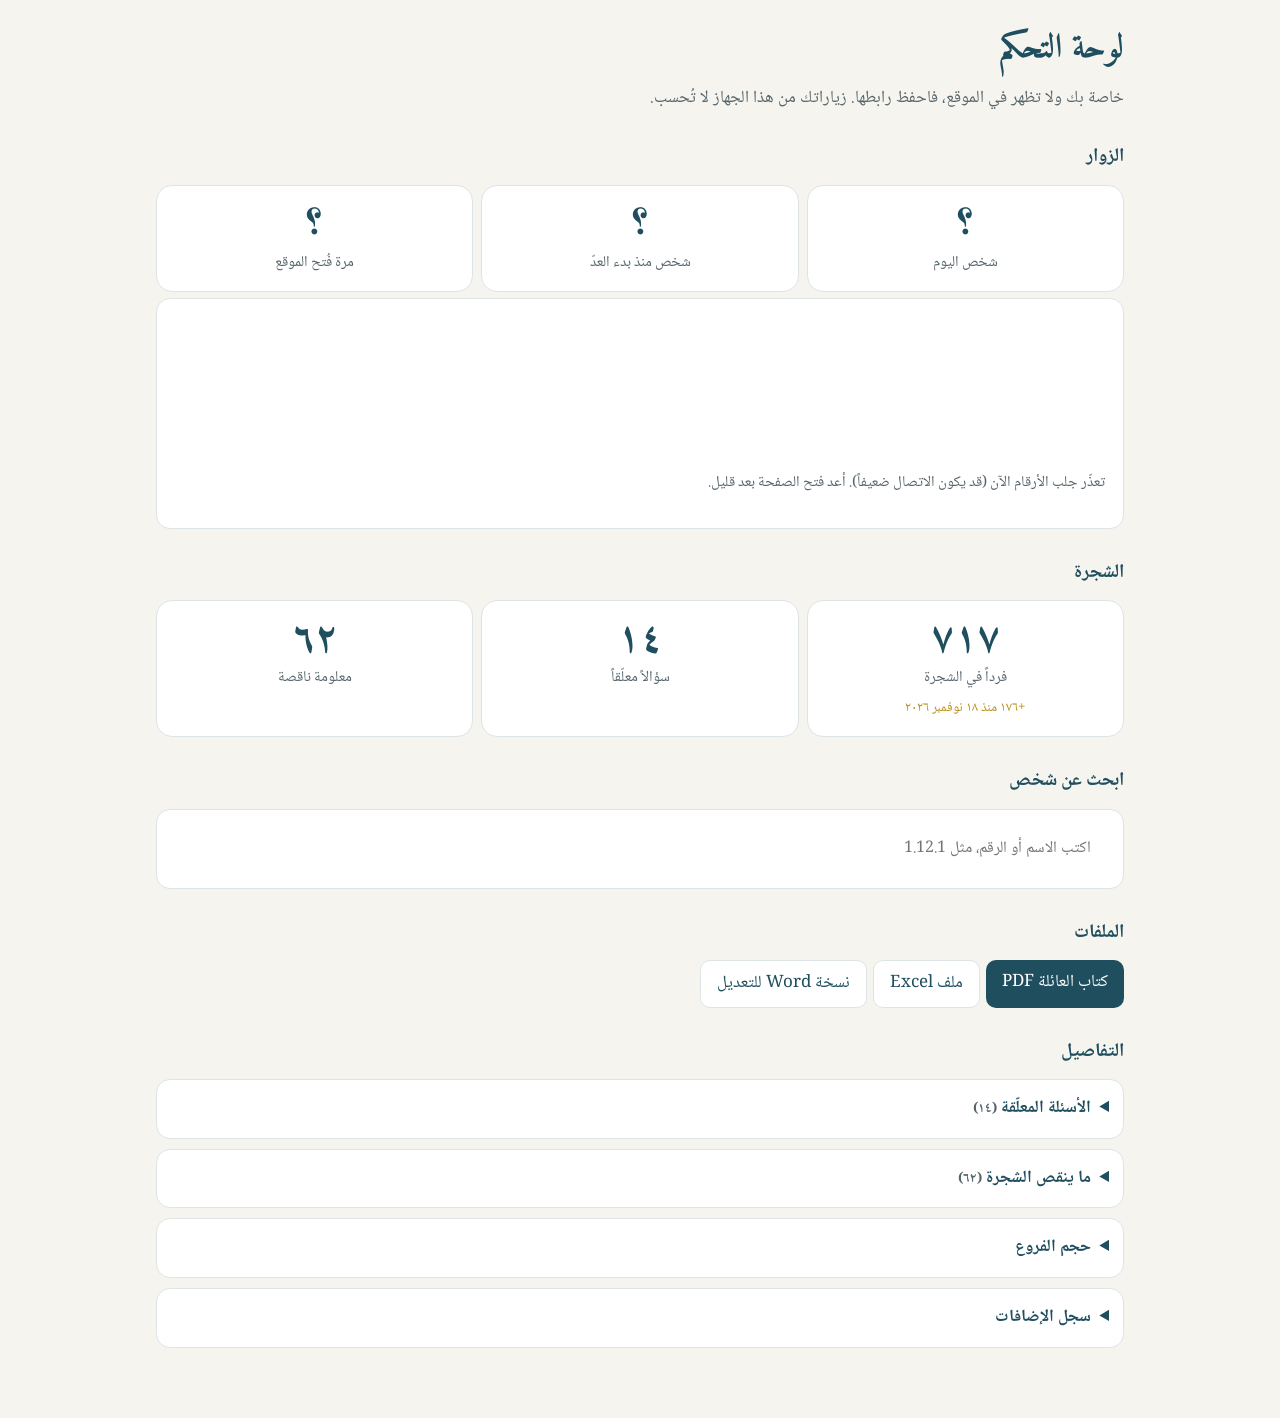
==== commit eecccbf1: "سميرة وسهام بنتا شريفة دياب ومحمد علي إدريس وأبناؤهما Co-Authored-By: Claude Opus 5.5 <noreply@anthr" ====
--- a/admin.html
+++ b/admin.html
@@ -545,7 +545,7 @@
 
 <script>
 window.ADMIN_ONLY = true;
-const DATA = {"people": [{"id": "0", "name": "بشير", "gender": "ذكر", "father": null, "mother": null, "father_txt": "", "group": "", "spouse": "فدلم حاج محمد، وزوجة أخرى", "notes": "الجد الأكبر", "dead": true, "unknown": "", "alias": "", "kids": ["1", "0.2", "0.6", "0.7", "0.5", "0.3", "0.4", "0.8", "0.9", "0.10"]}, {"id": "1", "name": "محمد", "gender": "ذكر", "father": "0", "mother": null, "father_txt": "", "group": "الزوجة الأولى: فدلم حاج محمد", "spouse": "", "notes": "", "dead": true, "unknown": "", "alias": "", "kids": ["1.5", "1.6", "1.8", "1.15", "1.17", "1.18", "1.1", "1.2", "1.4", "1.9", "1.10", "1.11", "1.12", "1.13", "1.14"]}, {"id": "0.2", "name": "طمبل", "gender": "ذكر", "father": "0", "mother": null, "father_txt": "", "group": "الزوجة الأولى: فدلم حاج محمد", "spouse": "", "notes": "", "dead": true, "unknown": "", "alias": "", "kids": ["0.2.1"]}, {"id": "0.6", "name": "فاطمة", "gender": "أنثى", "father": "0", "mother": null, "father_txt": "", "group": "الزوجة الأولى: فدلم حاج محمد", "spouse": "محمد صالح إدريس محمد أبو بكر", "notes": "الأم الكبرى للنوراب", "dead": true, "unknown": "", "alias": "أم النوراب", "kids": ["0.6.1", "0.6.2", "0.6.3", "0.6.4", "0.6.5", "0.6.6", "0.6.7", "0.6.8"]}, {"id": "0.7", "name": "آمنة", "gender": "أنثى", "father": "0", "mother": null, "father_txt": "", "group": "الزوجة الأولى: فدلم حاج محمد", "spouse": "فرح", "notes": "الأم الكبرى للدبلاب أهل دبلة", "dead": true, "unknown": "", "alias": "أم الدبلاب", "kids": ["0.7.1", "0.7.2", "0.7.3", "0.7.4"]}, {"id": "0.3", "name": "أحمد", "gender": "ذكر", "father": "0", "mother": null, "father_txt": "", "group": "الزوجة الثانية", "spouse": "", "notes": "", "dead": true, "unknown": "", "alias": "", "kids": ["0.3.2", "0.3.1", "0.3.3", "0.3.4"]}, {"id": "0.4", "name": "حاكم", "gender": "ذكر", "father": "0", "mother": null, "father_txt": "", "group": "الزوجة الثانية", "spouse": "", "notes": "", "dead": true, "unknown": "", "alias": "", "kids": ["0.4.1", "0.4.2", "0.4.3", "0.4.4", "0.4.5"]}, {"id": "0.5", "name": "عبد الدائم", "gender": "ذكر", "father": "0", "mother": null, "father_txt": "", "group": "الزوجة الثانية", "spouse": "زوجة من حامدنارتي، وفاطمة «كلتوم»", "notes": "", "dead": true, "unknown": "", "alias": "", "kids": ["0.5.3", "0.5.4", "0.5.5", "0.5.1", "0.5.2", "0.5.6", "0.5.7"]}, {"id": "0.8", "name": "علي", "gender": "ذكر", "father": "0", "mother": null, "father_txt": "", "group": "الزوجة الثانية", "spouse": "فاطمة إدريس «كلتوم»", "notes": "", "dead": true, "unknown": "", "alias": "", "kids": ["0.8.1", "0.8.2", "0.8.3"]}, {"id": "1.1", "name": "دياب", "gender": "ذكر", "father": "1", "mother": null, "father_txt": "", "group": "الزوجة الثانية: كلتوم", "spouse": "روضة الطاهر، وزينب فضل حرنان", "notes": "", "dead": true, "unknown": "", "alias": "", "kids": ["1.1.7", "1.1.8", "1.1.9", "1.1.1", "1.1.2", "1.1.3", "1.1.4", "1.1.5", "1.1.6", "1.1.10"]}, {"id": "1.2", "name": "عثمان", "gender": "ذكر", "father": "1", "mother": null, "father_txt": "", "group": "الزوجة الثانية: كلتوم", "spouse": "آمنة فضل إسماعيل، وزينب الملك طمبل", "notes": "زوجته آمنة فضل إسماعيل من قبيلة محسية", "dead": true, "unknown": "", "alias": "", "kids": ["1.2.2", "1.2.3", "1.2.1", "1.2.4", "1.2.5"]}, {"id": "1.4", "name": "عجائب", "gender": "أنثى", "father": "1", "mother": null, "father_txt": "", "group": "الزوجة الثانية: كلتوم", "spouse": "حسين طمبل بشير", "notes": "", "dead": true, "unknown": "", "alias": "", "kids": ["0.2.1.1", "0.2.1.2", "0.2.1.3", "0.2.1.4"]}, {"id": "1.5", "name": "خيري", "gender": "ذكر", "father": "1", "mother": null, "father_txt": "", "group": "الزوجة الأولى: شُمَّة", "spouse": "ستنا عمر", "notes": "", "dead": true, "unknown": "", "alias": "", "kids": ["1.5.2", "1.5.1", "1.5.6", "1.5.5", "1.5.3", "1.5.4"]}, {"id": "1.6", "name": "عبد الله", "gender": "ذكر", "father": "1", "mother": null, "father_txt": "", "group": "الزوجة الأولى: شُمَّة", "spouse": "زينب الملك طمبل، وآمنة الطاهر", "notes": "زوجته آمنة الطاهر من جزيرة أرتقاشا", "dead": true, "unknown": "", "alias": "عبدون", "kids": ["1.6.1", "1.6.4", "1.6.5", "1.6.6", "1.6.7", "1.6.8", "1.6.9", "1.6.10", "1.6.2"]}, {"id": "1.8", "name": "إدريس", "gender": "ذكر", "father": "1", "mother": null, "father_txt": "", "group": "الزوجة الأولى: شُمَّة", "spouse": "عائشة أبكر", "notes": "", "dead": true, "unknown": "", "alias": "", "kids": ["1.8.3", "1.8.1", "1.8.2", "1.8.4"]}, {"id": "1.9", "name": "شريف", "gender": "ذكر", "father": "1", "mother": null, "father_txt": "", "group": "الزوجة الثالثة: آمنة الحاج", "spouse": "جارة أحمد بشير (ر)", "notes": "", "dead": true, "unknown": "", "alias": "", "kids": ["1.9.1", "1.9.2"]}, {"id": "1.10", "name": "بشير", "gender": "ذكر", "father": "1", "mother": null, "father_txt": "", "group": "الزوجة الثالثة: آمنة الحاج", "spouse": "أم الحسين إدريس، وفاطمة فتح الرحمن، وسعدية", "notes": "", "dead": true, "unknown": "", "alias": "", "kids": ["1.10.2", "1.10.3", "1.10.1", "1.10.4", "1.10.5", "1.10.6", "1.10.7"]}, {"id": "1.11", "name": "فضل", "gender": "ذكر", "father": "1", "mother": null, "father_txt": "", "group": "الزوجة الثالثة: آمنة الحاج", "spouse": "ستنا عبد الدائم بشير، ومكة الزين حاكم بشير، وسعيدة ساتي، وفاطمة عثمان", "notes": "", "dead": true, "unknown": "", "alias": "", "kids": ["1.11.2", "1.11.1", "1.11.4", "1.11.5", "1.11.7", "1.11.6", "1.11.3"]}, {"id": "1.12", "name": "محمد عثمان", "gender": "ذكر", "father": "1", "mother": null, "father_txt": "", "group": "الزوجة الثالثة: آمنة الحاج", "spouse": "فاطمة حمد وديدي", "notes": "", "dead": true, "unknown": "", "alias": "", "kids": ["1.12.1", "1.12.2", "1.12.3", "1.12.4", "1.12.5", "1.12.6", "1.12.7", "1.12.8", "1.12.9"]}, {"id": "1.13", "name": "فاطمة", "gender": "أنثى", "father": "1", "mother": null, "father_txt": "", "group": "الزوجة الثالثة: آمنة الحاج", "spouse": "", "notes": "", "dead": true, "unknown": "", "alias": "دوشة", "kids": ["1.13.1", "1.13.2", "1.13.3", "1.13.4"]}, {"id": "1.14", "name": "فدلم", "gender": "أنثى", "father": "1", "mother": null, "father_txt": "", "group": "الزوجة الثالثة: آمنة الحاج", "spouse": "أحمد أنقراوي", "notes": "", "dead": true, "unknown": "", "alias": "", "kids": ["1.14.1"]}, {"id": "1.15", "name": "عباس", "gender": "ذكر", "father": "1", "mother": null, "father_txt": "", "group": "الزوجة الأولى: شُمَّة", "spouse": "", "notes": "هاجر إلى مصر، وهو مفقود لا يُعرف عنه شيء", "dead": false, "unknown": "", "alias": "", "missing": true, "kids": []}, {"id": "1.8.1", "name": "عبد الله", "gender": "ذكر", "father": "1.8", "mother": null, "father_txt": "", "group": "", "spouse": "دهابة بشير", "notes": "", "dead": true, "unknown": "", "alias": "", "kids": ["1.10.5.1", "1.10.5.2", "1.10.5.3", "1.10.5.4", "1.10.5.5"]}, {"id": "1.9.1", "name": "الحاج محمد", "gender": "ذكر", "father": "1.9", "mother": "0.3.1", "father_txt": "", "group": "", "spouse": "نعمات محمد عثمان محمد بشير", "notes": "", "dead": false, "unknown": "", "alias": "حانجمت", "kids": ["1.12.6.1", "1.12.6.2", "1.12.6.3", "1.12.6.4", "1.12.6.5", "1.12.6.6", "1.12.6.7"]}, {"id": "1.9.2", "name": "محمد", "gender": "ذكر", "father": "1.9", "mother": "0.3.1", "father_txt": "", "group": "", "spouse": "ليبة بشير", "notes": "", "dead": false, "unknown": "", "alias": "", "kids": ["1.10.4.1", "1.10.4.2", "1.10.4.3", "1.10.4.4", "1.10.4.5", "1.10.4.6", "1.10.4.7"]}, {"id": "1.11.1", "name": "عبد الدائم", "gender": "ذكر", "father": "1.11", "mother": "0.4.5", "father_txt": "", "group": "الزوجة الثانية: مكة الزين حاكم بشير", "spouse": "", "notes": "", "dead": true, "unknown": "", "alias": "", "kids": []}, {"id": "1.11.2", "name": "محمد", "gender": "ذكر", "father": "1.11", "mother": "0.5.7", "father_txt": "", "group": "الزوجة الأولى: ستنا عبد الدائم بشير", "spouse": "آمنة بشير", "notes": "", "dead": true, "unknown": "", "alias": "", "kids": ["1.10.3.1", "1.10.3.2", "1.10.3.3", "1.10.3.4", "1.10.3.5", "1.10.3.6", "1.10.3.7", "1.10.3.8"]}, {"id": "1.11.3", "name": "صلاح", "gender": "ذكر", "father": "1.11", "mother": null, "father_txt": "", "group": "الزوجة الرابعة: فاطمة عثمان", "spouse": "شريفة حسن حسين طمبل، وستنا الحاج سعيد", "notes": "له زوجتان", "dead": true, "unknown": "", "alias": "", "kids": ["1.11.3.5", "1.11.3.1", "1.11.3.2", "1.11.3.3", "1.11.3.4", "1.11.3.6", "1.11.3.8", "1.11.3.10", "1.11.3.7", "1.11.3.9"]}, {"id": "1.11.3.1", "name": "طارق", "gender": "ذكر", "father": "1.11.3", "mother": "0.2.1.3.6", "father_txt": "", "group": "الزوجة الأولى: شريفة حسن حسين طمبل", "spouse": "", "notes": "", "dead": false, "unknown": "", "alias": "", "kids": ["1.11.3.1.1"]}, {"id": "1.11.3.2", "name": "معاوية", "gender": "ذكر", "father": "1.11.3", "mother": "0.2.1.3.6", "father_txt": "", "group": "الزوجة الأولى: شريفة حسن حسين طمبل", "spouse": "", "notes": "", "dead": false, "unknown": "", "alias": "", "kids": []}, {"id": "1.11.3.3", "name": "سلوى", "gender": "أنثى", "father": "1.11.3", "mother": "0.2.1.3.6", "father_txt": "", "group": "الزوجة الأولى: شريفة حسن حسين طمبل", "spouse": "", "notes": "", "dead": false, "unknown": "", "alias": "", "kids": ["1.11.3.3.1"]}, {"id": "1.11.3.4", "name": "إيمان", "gender": "أنثى", "father": "1.11.3", "mother": "0.2.1.3.6", "father_txt": "", "group": "الزوجة الأولى: شريفة حسن حسين طمبل", "spouse": "", "notes": "", "dead": false, "unknown": "", "alias": "", "kids": []}, {"id": "1.11.3.5", "name": "عمر", "gender": "ذكر", "father": "1.11.3", "mother": "0.2.1.3.6", "father_txt": "", "group": "الزوجة الأولى: شريفة حسن حسين طمبل", "spouse": "", "notes": "", "dead": true, "unknown": "", "alias": "", "kids": []}, {"id": "1.11.3.6", "name": "محمد", "gender": "ذكر", "father": "1.11.3", "mother": null, "father_txt": "", "group": "الزوجة الثانية: ستنا الحاج سعيد", "spouse": "شيماء الطيب", "notes": "", "dead": false, "unknown": "ابن آخر وبنتان (غير مؤكد)", "alias": "", "kids": ["1.10.4.3.1.1"]}, {"id": "1.11.3.7", "name": "تقوى", "gender": "أنثى", "father": "1.11.3", "mother": "0.2.1.3.6", "father_txt": "", "group": "الزوجة الثانية: ستنا الحاج سعيد", "spouse": "", "notes": "", "dead": false, "unknown": "", "alias": "", "kids": []}, {"id": "1.11.3.8", "name": "فضل", "gender": "ذكر", "father": "1.11.3", "mother": null, "father_txt": "", "group": "الزوجة الثانية: ستنا الحاج سعيد", "spouse": "", "notes": "", "dead": false, "unknown": "", "alias": "", "kids": []}, {"id": "1.11.3.9", "name": "ريم", "gender": "أنثى", "father": "1.11.3", "mother": null, "father_txt": "", "group": "الزوجة الثانية: ستنا الحاج سعيد", "spouse": "", "notes": "", "dead": false, "unknown": "", "alias": "", "kids": []}, {"id": "1.11.3.1.1", "name": "عمر", "gender": "ذكر", "father": "1.11.3.1", "mother": null, "father_txt": "", "group": "", "spouse": "", "notes": "", "dead": false, "unknown": "", "alias": "", "kids": []}, {"id": "1.11.4", "name": "بشير", "gender": "ذكر", "father": "1.11", "mother": null, "father_txt": "", "group": "الزوجة الثالثة: سعيدة ساتي", "spouse": "", "notes": "", "dead": true, "unknown": "", "alias": "", "kids": ["1.11.4.1", "1.11.4.2", "1.11.4.3", "1.11.4.4", "1.11.4.5"]}, {"id": "1.11.4.1", "name": "رامي", "gender": "ذكر", "father": "1.11.4", "mother": null, "father_txt": "", "group": "", "spouse": "", "notes": "", "dead": false, "unknown": "", "alias": "", "kids": []}, {"id": "1.11.4.2", "name": "ريماز", "gender": "أنثى", "father": "1.11.4", "mother": null, "father_txt": "", "group": "", "spouse": "", "notes": "", "dead": false, "unknown": "", "alias": "", "kids": []}, {"id": "1.11.4.3", "name": "سعيدة", "gender": "أنثى", "father": "1.11.4", "mother": null, "father_txt": "", "group": "", "spouse": "", "notes": "", "dead": false, "unknown": "", "alias": "", "kids": []}, {"id": "1.11.4.4", "name": "رفيدة", "gender": "أنثى", "father": "1.11.4", "mother": null, "father_txt": "", "group": "", "spouse": "", "notes": "", "dead": false, "unknown": "", "alias": "", "kids": []}, {"id": "1.11.4.5", "name": "أبرار", "gender": "أنثى", "father": "1.11.4", "mother": null, "father_txt": "", "group": "", "spouse": "", "notes": "", "dead": false, "unknown": "", "alias": "", "kids": []}, {"id": "1.11.5", "name": "مهدي", "gender": "ذكر", "father": "1.11", "mother": null, "father_txt": "", "group": "الزوجة الثالثة: سعيدة ساتي", "spouse": "حفصة طمبل عثمان (ر)", "notes": "", "dead": false, "unknown": "", "alias": "", "kids": ["1.11.5.1", "1.11.5.2", "1.11.5.3", "1.11.5.4", "1.11.5.5", "1.11.5.6"]}, {"id": "1.11.5.1", "name": "عبد السميع", "gender": "ذكر", "father": "1.11.5", "mother": "1.2.5.5", "father_txt": "", "group": "", "spouse": "", "notes": "", "dead": false, "unknown": "", "alias": "", "kids": []}, {"id": "1.11.5.2", "name": "محمد", "gender": "ذكر", "father": "1.11.5", "mother": "1.2.5.5", "father_txt": "", "group": "", "spouse": "", "notes": "", "dead": false, "unknown": "", "alias": "", "kids": []}, {"id": "1.11.5.3", "name": "صباح", "gender": "أنثى", "father": "1.11.5", "mother": "1.2.5.5", "father_txt": "", "group": "", "spouse": "", "notes": "", "dead": false, "unknown": "", "alias": "", "kids": []}, {"id": "1.11.5.4", "name": "صفاء", "gender": "أنثى", "father": "1.11.5", "mother": "1.2.5.5", "father_txt": "", "group": "", "spouse": "", "notes": "", "dead": false, "unknown": "", "alias": "", "kids": []}, {"id": "1.11.5.5", "name": "معتصم", "gender": "ذكر", "father": "1.11.5", "mother": "1.2.5.5", "father_txt": "", "group": "", "spouse": "", "notes": "", "dead": false, "unknown": "", "alias": "", "kids": []}, {"id": "1.11.5.6", "name": "مهند", "gender": "ذكر", "father": "1.11.5", "mother": "1.2.5.5", "father_txt": "", "group": "", "spouse": "", "notes": "", "dead": false, "unknown": "", "alias": "", "kids": []}, {"id": "1.11.6", "name": "نصرة", "gender": "أنثى", "father": "1.11", "mother": null, "father_txt": "", "group": "الزوجة الثالثة: سعيدة ساتي", "spouse": "", "notes": "", "dead": false, "unknown": "", "alias": "", "kids": []}, {"id": "1.11.7", "name": "سيد أحمد", "gender": "ذكر", "father": "1.11", "mother": null, "father_txt": "", "group": "الزوجة الثالثة: سعيدة ساتي", "spouse": "فاطمة محمد دياب محمد بشير", "notes": "", "dead": true, "unknown": "", "alias": "", "kids": ["1.11.7.1", "1.11.7.2", "1.11.7.3", "1.11.7.4"]}, {"id": "1.11.7.1", "name": "ياسر", "gender": "ذكر", "father": "1.11.7", "mother": "1.10.2.5", "father_txt": "", "group": "", "spouse": "", "notes": "", "dead": false, "unknown": "", "alias": "", "kids": []}, {"id": "1.11.7.2", "name": "عمار", "gender": "ذكر", "father": "1.11.7", "mother": "1.10.2.5", "father_txt": "", "group": "", "spouse": "", "notes": "", "dead": false, "unknown": "", "alias": "", "kids": []}, {"id": "1.11.7.3", "name": "أحمد", "gender": "ذكر", "father": "1.11.7", "mother": "1.10.2.5", "father_txt": "", "group": "", "spouse": "", "notes": "", "dead": false, "unknown": "", "alias": "", "kids": []}, {"id": "1.11.7.4", "name": "محمد", "gender": "ذكر", "father": "1.11.7", "mother": "1.10.2.5", "father_txt": "", "group": "", "spouse": "", "notes": "", "dead": false, "unknown": "", "alias": "", "kids": []}, {"id": "1.5.1", "name": "علي", "gender": "ذكر", "father": "1.5", "mother": null, "father_txt": "", "group": "", "spouse": "زينب محمد عثمان محمد بشير، ثم رقية محمد دياب", "notes": "", "dead": false, "unknown": "", "alias": "", "kids": ["1.12.1.2", "1.12.1.3", "1.5.1.1", "1.5.1.2", "1.5.1.3"]}, {"id": "1.5.2", "name": "محمد", "gender": "ذكر", "father": "1.5", "mother": null, "father_txt": "", "group": "", "spouse": "", "notes": "", "dead": false, "unknown": "", "alias": "", "kids": []}, {"id": "1.5.3", "name": "زينب", "gender": "أنثى", "father": "1.5", "mother": null, "father_txt": "", "group": "", "spouse": "محمد «بقارة» عبد الدائم بشير", "notes": "", "dead": false, "unknown": "", "alias": "", "kids": ["1.5.3.1", "1.5.3.2", "1.5.3.3", "1.5.3.4"]}, {"id": "1.5.4", "name": "نفرين", "gender": "أنثى", "father": "1.5", "mother": null, "father_txt": "", "group": "", "spouse": "محمد حسن", "notes": "", "dead": false, "unknown": "", "alias": "شامة", "kids": ["1.5.4.1", "1.5.4.2", "1.5.4.3", "1.5.4.4", "1.5.4.5"]}, {"id": "1.5.1.1", "name": "محمود", "gender": "ذكر", "father": "1.5.1", "mother": null, "father_txt": "", "group": "الزوجة الثانية: رقية محمد دياب", "spouse": "نفيسة عبد المنعم محمد عثمان", "notes": "", "dead": false, "unknown": "", "alias": "", "kids": ["1.12.2.6.1", "1.12.2.6.2", "1.12.2.6.7", "1.12.2.6.3", "1.12.2.6.4", "1.12.2.6.5", "1.12.2.6.6"]}, {"id": "1.6.1", "name": "الحاج محمد", "gender": "ذكر", "father": "1.6", "mother": null, "father_txt": "", "group": "الزوجة: آمنة الطاهر", "spouse": "سبوكة زبير الملك، ونصرة علي", "notes": "زوجته نصرة علي من حامدنارتي", "dead": true, "unknown": "", "alias": "حانجمت", "kids": ["1.6.1.1", "1.6.1.4", "1.6.1.3", "1.6.1.5", "1.6.1.6", "1.6.1.2"]}, {"id": "1.6.1.1", "name": "عبد الله", "gender": "ذكر", "father": "1.6.1", "mother": null, "father_txt": "", "group": "الزوجة الأولى: سبوكة زبير الملك", "spouse": "فاطمة فقيري، ورقية طمبل حسين «اللقية» (ر)، وعائشة عبد الله", "notes": "له ثلاث زوجات", "dead": true, "unknown": "", "alias": "", "kids": ["1.6.1.1.7", "1.6.1.1.8", "1.6.1.1.9", "1.6.1.1.10", "1.6.1.1.11", "1.6.1.1.12", "1.6.1.1.13", "1.6.1.1.14", "1.6.1.1.15", "1.6.1.1.16", "1.6.1.1.17", "1.6.1.1.18", "1.6.1.1.1", "1.6.1.1.2", "1.6.1.1.3", "1.6.1.1.4", "1.6.1.1.5", "1.6.1.1.6", "1.6.1.1.19"]}, {"id": "1.6.1.1.1", "name": "نجوى", "gender": "أنثى", "father": "1.6.1.1", "mother": "0.2.1.2.6", "father_txt": "", "group": "الزوجة الثانية: رقية طمبل «اللقية»", "spouse": "مصطفى حسن", "notes": "كبرى أبنائها", "dead": false, "unknown": "", "alias": "", "kids": ["1.6.1.1.1.1", "1.6.1.1.1.2", "1.6.1.1.1.3", "1.6.1.1.1.4", "1.6.1.1.1.5"]}, {"id": "1.6.1.1.2", "name": "محمد", "gender": "ذكر", "father": "1.6.1.1", "mother": "0.2.1.2.6", "father_txt": "", "group": "الزوجة الثانية: رقية طمبل «اللقية»", "spouse": "", "notes": "", "dead": true, "unknown": "", "alias": "عبدون", "kids": ["1.6.1.1.2.1", "1.6.1.1.2.2", "1.6.1.1.2.3", "1.6.1.1.2.4", "1.6.1.1.2.5", "1.6.1.1.2.6"]}, {"id": "1.6.1.1.3", "name": "كمال", "gender": "ذكر", "father": "1.6.1.1", "mother": "0.2.1.2.6", "father_txt": "", "group": "الزوجة الثانية: رقية طمبل «اللقية»", "spouse": "وداد عبد المنعم محمد عثمان", "notes": "", "dead": false, "unknown": "", "alias": "", "kids": ["1.12.2.3.1", "1.12.2.3.2", "1.12.2.3.3", "1.12.2.3.4", "1.12.2.3.5", "1.12.2.3.6"]}, {"id": "1.6.1.1.4", "name": "إقبال", "gender": "أنثى", "father": "1.6.1.1", "mother": "0.2.1.2.6", "father_txt": "", "group": "الزوجة الثانية: رقية طمبل «اللقية»", "spouse": "", "notes": "", "dead": false, "unknown": "", "alias": "", "kids": []}, {"id": "1.6.1.1.5", "name": "إكرام", "gender": "أنثى", "father": "1.6.1.1", "mother": "0.2.1.2.6", "father_txt": "", "group": "الزوجة الثانية: رقية طمبل «اللقية»", "spouse": "", "notes": "", "dead": false, "unknown": "", "alias": "", "kids": []}, {"id": "1.6.1.1.6", "name": "هاشم", "gender": "ذكر", "father": "1.6.1.1", "mother": "0.2.1.2.6", "father_txt": "", "group": "الزوجة الثانية: رقية طمبل «اللقية»", "spouse": "", "notes": "", "dead": false, "unknown": "", "alias": "", "kids": ["1.6.1.1.6.1", "1.6.1.1.6.2", "1.6.1.1.6.3", "1.6.1.1.6.4"]}, {"id": "1.6.1.1.2.1", "name": "أحمد", "gender": "ذكر", "father": "1.6.1.1.2", "mother": null, "father_txt": "", "group": "", "spouse": "", "notes": "", "dead": false, "unknown": "", "alias": "", "kids": []}, {"id": "1.6.1.1.2.2", "name": "تغريد", "gender": "أنثى", "father": "1.6.1.1.2", "mother": null, "father_txt": "", "group": "", "spouse": "", "notes": "", "dead": false, "unknown": "", "alias": "", "kids": []}, {"id": "1.6.1.1.2.3", "name": "تبيان", "gender": "أنثى", "father": "1.6.1.1.2", "mother": null, "father_txt": "", "group": "", "spouse": "", "notes": "", "dead": false, "unknown": "", "alias": "", "kids": []}, {"id": "1.6.1.1.2.4", "name": "عبد الله", "gender": "ذكر", "father": "1.6.1.1.2", "mother": null, "father_txt": "", "group": "", "spouse": "", "notes": "", "dead": true, "unknown": "", "alias": "", "kids": []}, {"id": "1.6.1.1.2.5", "name": "تسنيم", "gender": "أنثى", "father": "1.6.1.1.2", "mother": null, "father_txt": "", "group": "", "spouse": "", "notes": "", "dead": false, "unknown": "", "alias": "", "kids": []}, {"id": "1.6.1.1.2.6", "name": "الزبير", "gender": "ذكر", "father": "1.6.1.1.2", "mother": null, "father_txt": "", "group": "", "spouse": "", "notes": "", "dead": false, "unknown": "", "alias": "", "kids": []}, {"id": "1.6.1.1.6.1", "name": "براءة", "gender": "أنثى", "father": "1.6.1.1.6", "mother": null, "father_txt": "", "group": "", "spouse": "", "notes": "", "dead": false, "unknown": "", "alias": "", "kids": []}, {"id": "1.6.1.1.6.2", "name": "محمد", "gender": "ذكر", "father": "1.6.1.1.6", "mother": null, "father_txt": "", "group": "", "spouse": "", "notes": "", "dead": false, "unknown": "", "alias": "", "kids": []}, {"id": "1.6.1.1.6.3", "name": "عبد الله", "gender": "ذكر", "father": "1.6.1.1.6", "mother": null, "father_txt": "", "group": "", "spouse": "", "notes": "", "dead": false, "unknown": "", "alias": "", "kids": []}, {"id": "1.6.1.1.6.4", "name": "هبة", "gender": "أنثى", "father": "1.6.1.1.6", "mother": null, "father_txt": "", "group": "", "spouse": "", "notes": "", "dead": false, "unknown": "", "alias": "", "kids": []}, {"id": "1.6.1.1.1.1", "name": "مبشر", "gender": "ذكر", "father": null, "mother": "1.6.1.1.1", "father_txt": "مصطفى حسن", "group": "", "spouse": "", "notes": "", "dead": false, "unknown": "", "alias": "", "kids": []}, {"id": "1.6.1.1.1.2", "name": "آمنة", "gender": "أنثى", "father": null, "mother": "1.6.1.1.1", "father_txt": "مصطفى حسن", "group": "", "spouse": "", "notes": "", "dead": false, "unknown": "", "alias": "", "kids": []}, {"id": "1.6.1.1.1.3", "name": "مصعب", "gender": "ذكر", "father": null, "mother": "1.6.1.1.1", "father_txt": "مصطفى حسن", "group": "", "spouse": "", "notes": "", "dead": false, "unknown": "", "alias": "", "kids": []}, {"id": "1.6.1.1.1.4", "name": "عبد الله", "gender": "ذكر", "father": null, "mother": "1.6.1.1.1", "father_txt": "مصطفى حسن", "group": "", "spouse": "", "notes": "", "dead": false, "unknown": "", "alias": "", "kids": []}, {"id": "1.6.1.1.1.5", "name": "نصر الدين", "gender": "ذكر", "father": null, "mother": "1.6.1.1.1", "father_txt": "مصطفى حسن", "group": "", "spouse": "", "notes": "", "dead": false, "unknown": "", "alias": "", "kids": []}, {"id": "1.10.1", "name": "محمد", "gender": "ذكر", "father": "1.10", "mother": null, "father_txt": "", "group": "الزوجة الأولى: أم الحسين إدريس", "spouse": "أم الملك محمد عثمان", "notes": "", "dead": true, "unknown": "", "alias": "", "kids": ["1.10.1.1", "1.10.1.2", "1.10.1.3", "1.10.1.4", "1.10.1.5", "1.10.1.7", "1.10.1.6"]}, {"id": "1.10.2", "name": "جارة", "gender": "أنثى", "father": "1.10", "mother": null, "father_txt": "", "group": "الزوجة الأولى: أم الحسين إدريس", "spouse": "محمد دياب محمد بشير", "notes": "", "dead": true, "unknown": "", "alias": "", "kids": ["1.10.2.1", "1.10.2.2", "1.10.2.3", "1.10.2.4", "1.10.2.5"]}, {"id": "1.10.3", "name": "آمنة", "gender": "أنثى", "father": "1.10", "mother": null, "father_txt": "", "group": "الزوجة الأولى: أم الحسين إدريس", "spouse": "محمد فضل محمد بشير", "notes": "", "dead": true, "unknown": "", "alias": "", "kids": ["1.10.3.1", "1.10.3.2", "1.10.3.3", "1.10.3.4", "1.10.3.5", "1.10.3.6", "1.10.3.7", "1.10.3.8"]}, {"id": "1.10.4", "name": "ليبة", "gender": "أنثى", "father": "1.10", "mother": null, "father_txt": "", "group": "الزوجة الأولى: أم الحسين إدريس", "spouse": "محمد شريف محمد بشير", "notes": "", "dead": true, "unknown": "", "alias": "", "kids": ["1.10.4.1", "1.10.4.2", "1.10.4.3", "1.10.4.4", "1.10.4.5", "1.10.4.6", "1.10.4.7"]}, {"id": "1.10.5", "name": "دهابة", "gender": "أنثى", "father": "1.10", "mother": null, "father_txt": "", "group": "الزوجة الأولى: أم الحسين إدريس", "spouse": "عبد الله إدريس محمد بشير", "notes": "", "dead": true, "unknown": "", "alias": "", "kids": ["1.10.5.1", "1.10.5.2", "1.10.5.3", "1.10.5.4", "1.10.5.5"]}, {"id": "1.10.6", "name": "علي", "gender": "ذكر", "father": "1.10", "mother": null, "father_txt": "", "group": "الزوجة الثانية: فاطمة فتح الرحمن", "spouse": "سميرة عبد الله الحاج", "notes": "", "dead": true, "unknown": "", "alias": "", "kids": ["1.10.6.1", "1.10.6.2", "1.10.6.3", "1.10.6.4", "1.10.6.5", "1.10.6.7", "1.10.6.6", "1.10.6.10", "1.10.6.8", "1.10.6.9"]}, {"id": "1.10.1.1", "name": "بشير", "gender": "ذكر", "father": "1.10.1", "mother": "1.12.3", "father_txt": "", "group": "", "spouse": "نجاة عبد المنعم محمد عثمان", "notes": "", "dead": false, "unknown": "", "alias": "", "kids": ["1.10.1.1.1", "1.10.1.1.2", "1.10.1.1.3", "1.10.1.1.4", "1.10.1.1.5"]}, {"id": "1.10.1.2", "name": "الفاضل", "gender": "ذكر", "father": "1.10.1", "mother": "1.12.3", "father_txt": "", "group": "", "spouse": "", "notes": "", "dead": false, "unknown": "", "alias": "", "kids": ["1.10.1.2.1", "1.10.1.2.2"]}, {"id": "1.10.1.3", "name": "خضر", "gender": "ذكر", "father": "1.10.1", "mother": "1.12.3", "father_txt": "", "group": "", "spouse": "", "notes": "له أربع زوجات", "dead": false, "unknown": "اثنان من الزوجة الثانية لم تُذكر أسماؤهما", "alias": "", "kids": ["1.10.1.3.1", "1.10.1.3.2", "1.10.1.3.3", "1.10.1.3.4", "1.10.1.3.5", "1.10.1.3.6", "1.10.1.3.7", "1.10.1.3.8", "1.10.1.3.9", "1.10.1.3.10", "1.10.1.3.11", "1.10.1.3.12", "1.10.1.3.13", "1.10.1.3.14"]}, {"id": "1.10.1.4", "name": "عواطف", "gender": "أنثى", "father": "1.10.1", "mother": "1.12.3", "father_txt": "", "group": "", "spouse": "ناجي إدريس حامد", "notes": "", "dead": false, "unknown": "", "alias": "", "kids": ["1.10.1.4.1", "1.10.1.4.2", "1.10.1.4.3"]}, {"id": "1.10.1.5", "name": "أحلام", "gender": "أنثى", "father": "1.10.1", "mother": "1.12.3", "father_txt": "", "group": "", "spouse": "", "notes": "ليس لديها أبناء", "dead": false, "unknown": "", "alias": "", "kids": []}, {"id": "1.10.1.6", "name": "عبد القادر", "gender": "ذكر", "father": "1.10.1", "mother": "1.12.3", "father_txt": "", "group": "", "spouse": "", "notes": "", "dead": false, "unknown": "", "alias": "", "kids": ["1.10.1.6.1", "1.10.1.6.2", "1.10.1.6.3"]}, {"id": "1.10.1.1.1", "name": "محمد", "gender": "ذكر", "father": "1.10.1.1", "mother": "1.12.2.2", "father_txt": "", "group": "", "spouse": "", "notes": "", "dead": false, "unknown": "", "alias": "", "kids": ["1.10.1.1.1.1"]}, {"id": "1.10.1.1.2", "name": "معاذ", "gender": "ذكر", "father": "1.10.1.1", "mother": "1.12.2.2", "father_txt": "", "group": "", "spouse": "", "notes": "", "dead": false, "unknown": "", "alias": "", "kids": ["1.10.1.1.2.1", "1.10.1.1.2.2"]}, {"id": "1.10.1.1.3", "name": "ماريا", "gender": "أنثى", "father": "1.10.1.1", "mother": "1.12.2.2", "father_txt": "", "group": "", "spouse": "", "notes": "لم تتزوج بعد", "dead": false, "unknown": "", "alias": "", "kids": []}, {"id": "1.10.1.1.4", "name": "عبد الله", "gender": "ذكر", "father": "1.10.1.1", "mother": "1.12.2.2", "father_txt": "", "group": "", "spouse": "", "notes": "", "dead": false, "unknown": "", "alias": "", "kids": ["1.10.1.1.4.1"]}, {"id": "1.10.1.1.5", "name": "عبد الهادي", "gender": "ذكر", "father": "1.10.1.1", "mother": "1.12.2.2", "father_txt": "", "group": "", "spouse": "", "notes": "لم يتزوج بعد", "dead": false, "unknown": "", "alias": "", "kids": []}, {"id": "1.10.1.1.1.1", "name": "أسامة", "gender": "ذكر", "father": "1.10.1.1.1", "mother": null, "father_txt": "", "group": "", "spouse": "", "notes": "", "dead": false, "unknown": "", "alias": "", "kids": []}, {"id": "1.10.1.1.2.1", "name": "جود", "gender": "أنثى", "father": "1.10.1.1.2", "mother": null, "father_txt": "", "group": "", "spouse": "", "notes": "", "dead": false, "unknown": "", "alias": "", "kids": []}, {"id": "1.10.1.1.2.2", "name": "نجاة", "gender": "أنثى", "father": "1.10.1.1.2", "mother": null, "father_txt": "", "group": "", "spouse": "", "notes": "", "dead": false, "unknown": "", "alias": "", "kids": []}, {"id": "1.10.1.1.4.1", "name": "أيهم", "gender": "ذكر", "father": "1.10.1.1.4", "mother": null, "father_txt": "", "group": "", "spouse": "", "notes": "", "dead": false, "unknown": "", "alias": "", "kids": []}, {"id": "1.10.1.2.1", "name": "محمد", "gender": "ذكر", "father": "1.10.1.2", "mother": null, "father_txt": "", "group": "", "spouse": "", "notes": "", "dead": false, "unknown": "", "alias": "", "kids": []}, {"id": "1.10.1.2.2", "name": "شيماء", "gender": "أنثى", "father": "1.10.1.2", "mother": null, "father_txt": "", "group": "", "spouse": "", "notes": "", "dead": false, "unknown": "", "alias": "", "kids": []}, {"id": "1.10.1.3.1", "name": "علاء الدين", "gender": "ذكر", "father": "1.10.1.3", "mother": null, "father_txt": "", "group": "الزوجة الأولى", "spouse": "", "notes": "", "dead": false, "unknown": "", "alias": "", "kids": []}, {"id": "1.10.1.3.2", "name": "هند", "gender": "أنثى", "father": "1.10.1.3", "mother": null, "father_txt": "", "group": "الزوجة الأولى", "spouse": "", "notes": "", "dead": false, "unknown": "", "alias": "", "kids": []}, {"id": "1.10.1.3.3", "name": "عبد الرحمن", "gender": "ذكر", "father": "1.10.1.3", "mother": null, "father_txt": "", "group": "الزوجة الأولى", "spouse": "", "notes": "", "dead": false, "unknown": "", "alias": "", "kids": []}, {"id": "1.10.1.3.4", "name": "يعقوب", "gender": "ذكر", "father": "1.10.1.3", "mother": null, "father_txt": "", "group": "الزوجة الأولى", "spouse": "", "notes": "", "dead": false, "unknown": "", "alias": "", "kids": []}, {"id": "1.10.1.3.5", "name": "هيام", "gender": "أنثى", "father": "1.10.1.3", "mother": null, "father_txt": "", "group": "الزوجة الأولى", "spouse": "", "notes": "", "dead": false, "unknown": "", "alias": "", "kids": []}, {"id": "1.10.1.3.6", "name": "مؤيد", "gender": "ذكر", "father": "1.10.1.3", "mother": null, "father_txt": "", "group": "الزوجة الأولى", "spouse": "", "notes": "", "dead": false, "unknown": "", "alias": "", "kids": []}, {"id": "1.10.1.3.7", "name": "محمد", "gender": "ذكر", "father": "1.10.1.3", "mother": null, "father_txt": "", "group": "الزوجة الأولى", "spouse": "", "notes": "", "dead": false, "unknown": "", "alias": "", "kids": []}, {"id": "1.10.1.3.8", "name": "مروة", "gender": "أنثى", "father": "1.10.1.3", "mother": null, "father_txt": "", "group": "الزوجة الأولى", "spouse": "", "notes": "", "dead": false, "unknown": "", "alias": "", "kids": []}, {"id": "1.10.1.3.9", "name": "عبد الله", "gender": "ذكر", "father": "1.10.1.3", "mother": null, "father_txt": "", "group": "الزوجة الثانية", "spouse": "", "notes": "", "dead": false, "unknown": "", "alias": "", "kids": []}, {"id": "1.10.1.3.10", "name": "الحارث", "gender": "ذكر", "father": "1.10.1.3", "mother": null, "father_txt": "", "group": "الزوجة الثانية", "spouse": "", "notes": "", "dead": false, "unknown": "", "alias": "", "kids": []}, {"id": "1.10.1.3.11", "name": "سارة", "gender": "أنثى", "father": "1.10.1.3", "mother": null, "father_txt": "", "group": "الزوجة الثانية", "spouse": "", "notes": "", "dead": false, "unknown": "", "alias": "", "kids": []}, {"id": "1.10.1.3.12", "name": "همام", "gender": "ذكر", "father": "1.10.1.3", "mother": null, "father_txt": "", "group": "الزوجة الثانية", "spouse": "", "notes": "", "dead": false, "unknown": "", "alias": "", "kids": []}, {"id": "1.10.1.3.13", "name": "فاطمة", "gender": "أنثى", "father": "1.10.1.3", "mother": "1.6.1.1.17", "father_txt": "", "group": "الزوجة الثالثة: منى عبد الله", "spouse": "", "notes": "البنت الوحيدة للزوجة الثالثة", "dead": false, "unknown": "", "alias": "", "kids": []}, {"id": "1.10.1.3.14", "name": "حسن", "gender": "ذكر", "father": "1.10.1.3", "mother": null, "father_txt": "", "group": "الزوجة الرابعة", "spouse": "", "notes": "", "dead": false, "unknown": "", "alias": "", "kids": []}, {"id": "1.10.1.4.1", "name": "وفاء", "gender": "أنثى", "father": null, "mother": "1.10.1.4", "father_txt": "ناجي إدريس حامد", "group": "", "spouse": "", "notes": "", "dead": false, "unknown": "", "alias": "", "kids": []}, {"id": "1.10.1.4.2", "name": "محمد", "gender": "ذكر", "father": null, "mother": "1.10.1.4", "father_txt": "ناجي إدريس حامد", "group": "", "spouse": "", "notes": "", "dead": false, "unknown": "", "alias": "", "kids": []}, {"id": "1.10.1.4.3", "name": "مزمل", "gender": "ذكر", "father": null, "mother": "1.10.1.4", "father_txt": "ناجي إدريس حامد", "group": "", "spouse": "", "notes": "", "dead": false, "unknown": "", "alias": "", "kids": []}, {"id": "1.10.1.6.1", "name": "شهد", "gender": "أنثى", "father": "1.10.1.6", "mother": null, "father_txt": "", "group": "", "spouse": "", "notes": "", "dead": false, "unknown": "", "alias": "", "kids": []}, {"id": "1.10.1.6.2", "name": "شذى", "gender": "أنثى", "father": "1.10.1.6", "mother": null, "father_txt": "", "group": "", "spouse": "", "notes": "", "dead": false, "unknown": "", "alias": "", "kids": []}, {"id": "1.10.1.6.3", "name": "شجن", "gender": "أنثى", "father": "1.10.1.6", "mother": null, "father_txt": "", "group": "", "spouse": "", "notes": "", "dead": false, "unknown": "", "alias": "", "kids": []}, {"id": "1.10.3.1", "name": "فاطمة", "gender": "أنثى", "father": "1.11.2", "mother": "1.10.3", "father_txt": "", "group": "", "spouse": "", "notes": "", "dead": true, "unknown": "", "alias": "", "kids": []}, {"id": "1.10.3.2", "name": "سارة", "gender": "أنثى", "father": "1.11.2", "mother": "1.10.3", "father_txt": "", "group": "", "spouse": "", "notes": "", "dead": false, "unknown": "", "alias": "", "kids": []}, {"id": "1.10.3.3", "name": "زبير", "gender": "ذكر", "father": "1.11.2", "mother": "1.10.3", "father_txt": "", "group": "", "spouse": "", "notes": "", "dead": false, "unknown": "", "alias": "", "kids": ["1.10.3.3.1", "1.10.3.3.2", "1.10.3.3.3", "1.10.3.3.4", "1.10.3.3.5", "1.10.3.3.6"]}, {"id": "1.10.3.4", "name": "فضل", "gender": "ذكر", "father": "1.11.2", "mother": "1.10.3", "father_txt": "", "group": "", "spouse": "", "notes": "", "dead": false, "unknown": "بنتان (الأسماء غير مؤكدة)", "alias": "", "kids": []}, {"id": "1.10.3.5", "name": "عازة", "gender": "أنثى", "father": "1.11.2", "mother": "1.10.3", "father_txt": "", "group": "", "spouse": "عبد الرزاق", "notes": "", "dead": false, "unknown": "", "alias": "", "kids": ["1.10.3.5.1", "1.10.3.5.2"]}, {"id": "1.10.3.6", "name": "عفاف", "gender": "أنثى", "father": "1.11.2", "mother": "1.10.3", "father_txt": "", "group": "", "spouse": "علي", "notes": "", "dead": false, "unknown": "", "alias": "", "kids": ["1.10.3.6.1", "1.10.3.6.2", "1.10.3.6.3"]}, {"id": "1.10.3.7", "name": "أحمد", "gender": "ذكر", "father": "1.11.2", "mother": "1.10.3", "father_txt": "", "group": "", "spouse": "", "notes": "", "dead": false, "unknown": "٣ آخرون لم تُعرف أسماؤهم", "alias": "", "kids": ["1.10.3.7.1", "1.10.3.7.2"]}, {"id": "1.10.3.8", "name": "أم سلمى", "gender": "أنثى", "father": "1.11.2", "mother": "1.10.3", "father_txt": "", "group": "", "spouse": "", "notes": "", "dead": false, "unknown": "", "alias": "غنية", "kids": []}, {"id": "1.10.3.3.1", "name": "نصرة", "gender": "أنثى", "father": "1.10.3.3", "mother": null, "father_txt": "", "group": "", "spouse": "", "notes": "", "dead": false, "unknown": "", "alias": "", "kids": []}, {"id": "1.10.3.3.2", "name": "إنصاف", "gender": "أنثى", "father": "1.10.3.3", "mother": null, "father_txt": "", "group": "", "spouse": "", "notes": "", "dead": false, "unknown": "", "alias": "", "kids": []}, {"id": "1.10.3.3.3", "name": "إيناس", "gender": "أنثى", "father": "1.10.3.3", "mother": null, "father_txt": "", "group": "", "spouse": "", "notes": "", "dead": false, "unknown": "", "alias": "", "kids": []}, {"id": "1.10.3.3.4", "name": "محمد", "gender": "ذكر", "father": "1.10.3.3", "mother": null, "father_txt": "", "group": "", "spouse": "", "notes": "", "dead": false, "unknown": "", "alias": "", "kids": []}, {"id": "1.10.3.3.5", "name": "أحمد", "gender": "ذكر", "father": "1.10.3.3", "mother": null, "father_txt": "", "group": "", "spouse": "", "notes": "", "dead": false, "unknown": "", "alias": "", "kids": []}, {"id": "1.10.3.3.6", "name": "أنس", "gender": "ذكر", "father": "1.10.3.3", "mother": null, "father_txt": "", "group": "", "spouse": "", "notes": "", "dead": false, "unknown": "", "alias": "", "kids": []}, {"id": "1.10.3.5.1", "name": "محمد", "gender": "ذكر", "father": null, "mother": "1.10.3.5", "father_txt": "عبد الرزاق", "group": "", "spouse": "", "notes": "", "dead": false, "unknown": "", "alias": "", "kids": []}, {"id": "1.10.3.5.2", "name": "صهيب", "gender": "ذكر", "father": null, "mother": "1.10.3.5", "father_txt": "عبد الرزاق", "group": "", "spouse": "", "notes": "", "dead": false, "unknown": "", "alias": "", "kids": []}, {"id": "1.10.3.6.1", "name": "ندى", "gender": "أنثى", "father": null, "mother": "1.10.3.6", "father_txt": "علي", "group": "", "spouse": "", "notes": "", "dead": false, "unknown": "", "alias": "", "kids": []}, {"id": "1.10.3.6.2", "name": "نور", "gender": "أنثى", "father": null, "mother": "1.10.3.6", "father_txt": "علي", "group": "", "spouse": "", "notes": "", "dead": false, "unknown": "", "alias": "", "kids": []}, {"id": "1.10.3.6.3", "name": "محمد", "gender": "ذكر", "father": null, "mother": "1.10.3.6", "father_txt": "علي", "group": "", "spouse": "", "notes": "", "dead": false, "unknown": "", "alias": "", "kids": []}, {"id": "1.10.3.7.1", "name": "حسام", "gender": "ذكر", "father": "1.10.3.7", "mother": null, "father_txt": "", "group": "", "spouse": "", "notes": "", "dead": false, "unknown": "", "alias": "", "kids": []}, {"id": "1.10.3.7.2", "name": "بشير", "gender": "ذكر", "father": "1.10.3.7", "mother": null, "father_txt": "", "group": "", "spouse": "", "notes": "", "dead": false, "unknown": "", "alias": "", "kids": []}, {"id": "1.10.4.1", "name": "فاطمة", "gender": "أنثى", "father": "1.9.2", "mother": "1.10.4", "father_txt": "", "group": "", "spouse": "", "notes": "", "dead": false, "unknown": "٣ بنات تقريباً وولد", "alias": "ثريا", "kids": []}, {"id": "1.10.4.2", "name": "عبد الله", "gender": "ذكر", "father": "1.9.2", "mother": "1.10.4", "father_txt": "", "group": "", "spouse": "فاطمة علي بشير", "notes": "", "dead": true, "unknown": "", "alias": "", "kids": ["1.10.6.1.1"]}, {"id": "1.10.4.3", "name": "الطيب", "gender": "ذكر", "father": "1.9.2", "mother": "1.10.4", "father_txt": "", "group": "", "spouse": "صباح أحمد حسن", "notes": "", "dead": false, "unknown": "", "alias": "", "kids": ["1.10.4.3.1", "1.10.4.3.2", "1.10.4.3.3", "1.10.4.3.4", "1.10.4.3.5"]}, {"id": "1.10.4.4", "name": "إشراقة", "gender": "أنثى", "father": "1.9.2", "mother": "1.10.4", "father_txt": "", "group": "", "spouse": "أحمد", "notes": "", "dead": false, "unknown": "", "alias": "", "kids": ["1.10.4.4.1", "1.10.4.4.2"]}, {"id": "1.10.4.5", "name": "طلحة", "gender": "ذكر", "father": "1.9.2", "mother": "1.10.4", "father_txt": "", "group": "", "spouse": "", "notes": "", "dead": false, "unknown": "بنت أخرى من الزوجة الثانية", "alias": "", "kids": ["1.10.4.5.1", "1.10.4.5.2"]}, {"id": "1.10.4.6", "name": "نورا", "gender": "أنثى", "father": "1.9.2", "mother": "1.10.4", "father_txt": "", "group": "", "spouse": "", "notes": "متزوجة", "dead": false, "unknown": "", "alias": "", "kids": ["1.10.4.6.1", "1.10.4.6.2", "1.10.4.6.3", "1.10.4.6.4"]}, {"id": "1.10.4.7", "name": "زين العابدين", "gender": "ذكر", "father": "1.9.2", "mother": "1.10.4", "father_txt": "", "group": "", "spouse": "فاطمة خيري علي خيري", "notes": "", "dead": false, "unknown": "", "alias": "الزين", "kids": ["1.10.4.7.1", "1.10.4.7.2", "1.10.4.7.3"]}, {"id": "1.10.4.3.1", "name": "شيماء", "gender": "أنثى", "father": "1.10.4.3", "mother": null, "father_txt": "", "group": "", "spouse": "محمد صلاح فضل محمد بشير", "notes": "", "dead": false, "unknown": "بنتان", "alias": "", "kids": ["1.10.4.3.1.1"]}, {"id": "1.10.4.3.2", "name": "شيراز", "gender": "أنثى", "father": "1.10.4.3", "mother": null, "father_txt": "", "group": "", "spouse": "", "notes": "متزوجة", "dead": false, "unknown": "ابن واحد", "alias": "", "kids": []}, {"id": "1.10.4.3.3", "name": "شذى", "gender": "أنثى", "father": "1.10.4.3", "mother": null, "father_txt": "", "group": "", "spouse": "", "notes": "", "dead": false, "unknown": "", "alias": "", "kids": []}, {"id": "1.10.4.3.4", "name": "الحاج", "gender": "ذكر", "father": "1.10.4.3", "mother": null, "father_txt": "", "group": "", "spouse": "", "notes": "", "dead": false, "unknown": "", "alias": "", "kids": []}, {"id": "1.10.4.3.1.1", "name": "صلاح", "gender": "ذكر", "father": "1.11.3.6", "mother": "1.10.4.3.1", "father_txt": "", "group": "", "spouse": "", "notes": "", "dead": false, "unknown": "", "alias": "", "kids": []}, {"id": "1.10.4.4.1", "name": "فدلم", "gender": "أنثى", "father": null, "mother": "1.10.4.4", "father_txt": "أحمد", "group": "", "spouse": "", "notes": "", "dead": false, "unknown": "", "alias": "", "kids": []}, {"id": "1.10.4.4.2", "name": "آمنة", "gender": "أنثى", "father": null, "mother": "1.10.4.4", "father_txt": "أحمد", "group": "", "spouse": "", "notes": "", "dead": false, "unknown": "", "alias": "", "kids": []}, {"id": "1.10.4.5.1", "name": "ماريا", "gender": "أنثى", "father": "1.10.4.5", "mother": null, "father_txt": "", "group": "الزوجة الأولى", "spouse": "", "notes": "", "dead": false, "unknown": "", "alias": "", "kids": []}, {"id": "1.10.4.5.2", "name": "ليبة", "gender": "أنثى", "father": "1.10.4.5", "mother": null, "father_txt": "", "group": "الزوجة الثانية", "spouse": "", "notes": "", "dead": false, "unknown": "", "alias": "", "kids": []}, {"id": "1.10.4.6.1", "name": "نوسا", "gender": "أنثى", "father": null, "mother": "1.10.4.6", "father_txt": "", "group": "", "spouse": "", "notes": "", "dead": false, "unknown": "", "alias": "", "kids": []}, {"id": "1.10.4.6.2", "name": "ليبة", "gender": "أنثى", "father": null, "mother": "1.10.4.6", "father_txt": "", "group": "", "spouse": "", "notes": "", "dead": false, "unknown": "", "alias": "", "kids": []}, {"id": "1.10.4.6.3", "name": "أحمد", "gender": "ذكر", "father": null, "mother": "1.10.4.6", "father_txt": "", "group": "", "spouse": "", "notes": "", "dead": false, "unknown": "", "alias": "", "kids": []}, {"id": "1.10.4.6.4", "name": "أواب", "gender": "ذكر", "father": null, "mother": "1.10.4.6", "father_txt": "", "group": "", "spouse": "", "notes": "", "dead": false, "unknown": "", "alias": "", "kids": []}, {"id": "1.10.4.7.1", "name": "خالد", "gender": "ذكر", "father": "1.10.4.7", "mother": "1.12.1.2.1", "father_txt": "", "group": "", "spouse": "", "notes": "", "dead": false, "unknown": "", "alias": "", "kids": []}, {"id": "1.10.4.7.2", "name": "أحمد", "gender": "ذكر", "father": "1.10.4.7", "mother": "1.12.1.2.1", "father_txt": "", "group": "", "spouse": "", "notes": "", "dead": false, "unknown": "", "alias": "", "kids": []}, {"id": "1.10.4.7.3", "name": "عبد الله", "gender": "ذكر", "father": "1.10.4.7", "mother": "1.12.1.2.1", "father_txt": "", "group": "", "spouse": "", "notes": "", "dead": false, "unknown": "", "alias": "", "kids": []}, {"id": "1.10.5.1", "name": "عبد الجابر", "gender": "ذكر", "father": "1.8.1", "mother": "1.10.5", "father_txt": "", "group": "", "spouse": "", "notes": "", "dead": true, "unknown": "", "alias": "", "kids": []}, {"id": "1.10.5.2", "name": "عماد", "gender": "ذكر", "father": "1.8.1", "mother": "1.10.5", "father_txt": "", "group": "", "spouse": "", "notes": "", "dead": true, "unknown": "", "alias": "", "kids": []}, {"id": "1.10.5.3", "name": "ماجدة", "gender": "أنثى", "father": "1.8.1", "mother": "1.10.5", "father_txt": "", "group": "", "spouse": "مبارك عبد المنعم حمد الملك (ر)", "notes": "", "dead": false, "unknown": "", "alias": "", "kids": ["1.10.5.3.1", "1.10.5.3.2", "1.10.5.3.3", "1.10.5.3.4"]}, {"id": "1.10.5.4", "name": "هويدة", "gender": "أنثى", "father": "1.8.1", "mother": "1.10.5", "father_txt": "", "group": "", "spouse": "مأمون", "notes": "", "dead": false, "unknown": "بنت أخرى لم يُتأكد من اسمها", "alias": "", "kids": ["1.10.5.4.1", "1.10.5.4.2"]}, {"id": "1.10.5.5", "name": "حياة", "gender": "أنثى", "father": "1.8.1", "mother": "1.10.5", "father_txt": "", "group": "", "spouse": "", "notes": "", "dead": false, "unknown": "", "alias": "", "kids": []}, {"id": "1.10.5.3.1", "name": "محمد", "gender": "ذكر", "father": "1.6.1.3.1", "mother": "1.10.5.3", "father_txt": "", "group": "", "spouse": "", "notes": "", "dead": false, "unknown": "", "alias": "", "kids": []}, {"id": "1.10.5.3.2", "name": "عبد الرحمن", "gender": "ذكر", "father": "1.6.1.3.1", "mother": "1.10.5.3", "father_txt": "", "group": "", "spouse": "", "notes": "", "dead": false, "unknown": "", "alias": "", "kids": []}, {"id": "1.10.5.3.3", "name": "جابر", "gender": "ذكر", "father": "1.6.1.3.1", "mother": "1.10.5.3", "father_txt": "", "group": "", "spouse": "", "notes": "", "dead": false, "unknown": "", "alias": "", "kids": []}, {"id": "1.10.5.3.4", "name": "ابتهال", "gender": "أنثى", "father": "1.6.1.3.1", "mother": "1.10.5.3", "father_txt": "", "group": "", "spouse": "", "notes": "", "dead": false, "unknown": "", "alias": "", "kids": []}, {"id": "1.10.5.4.1", "name": "محمد", "gender": "ذكر", "father": null, "mother": "1.10.5.4", "father_txt": "مأمون", "group": "", "spouse": "", "notes": "", "dead": false, "unknown": "", "alias": "", "kids": []}, {"id": "1.10.5.4.2", "name": "ريم", "gender": "أنثى", "father": null, "mother": "1.10.5.4", "father_txt": "مأمون", "group": "", "spouse": "", "notes": "", "dead": false, "unknown": "", "alias": "", "kids": []}, {"id": "1.10.6.1", "name": "فاطمة", "gender": "أنثى", "father": "1.10.6", "mother": null, "father_txt": "", "group": "", "spouse": "عبد الله محمد شريف (ر) ثم زوج ثانٍ", "notes": "", "dead": false, "unknown": "", "alias": "", "kids": ["1.10.6.1.1", "1.10.6.1.2"]}, {"id": "1.10.6.2", "name": "فتح الرحمن", "gender": "ذكر", "father": "1.10.6", "mother": null, "father_txt": "", "group": "", "spouse": "", "notes": "", "dead": false, "unknown": "٣ آخرون (له ٥ أبناء)", "alias": "", "kids": ["1.10.6.2.1", "1.10.6.2.2"]}, {"id": "1.10.6.3", "name": "طارق", "gender": "ذكر", "father": "1.10.6", "mother": null, "father_txt": "", "group": "", "spouse": "", "notes": "", "dead": false, "unknown": "أبناؤه غير معروفين", "alias": "", "kids": []}, {"id": "1.10.6.4", "name": "هند", "gender": "أنثى", "father": "1.10.6", "mother": null, "father_txt": "", "group": "", "spouse": "", "notes": "غير متزوجة", "dead": false, "unknown": "", "alias": "", "kids": []}, {"id": "1.10.6.5", "name": "خديجة", "gender": "أنثى", "father": "1.10.6", "mother": null, "father_txt": "", "group": "", "spouse": "", "notes": "متزوجة", "dead": false, "unknown": "بنتان وولد", "alias": "", "kids": []}, {"id": "1.10.6.6", "name": "مها", "gender": "أنثى", "father": "1.10.6", "mother": null, "father_txt": "", "group": "", "spouse": "", "notes": "متزوجة", "dead": false, "unknown": "بنت و٣ أولاد", "alias": "", "kids": []}, {"id": "1.10.6.7", "name": "وفاق", "gender": "أنثى", "father": "1.10.6", "mother": null, "father_txt": "", "group": "", "spouse": "", "notes": "غير متزوجة", "dead": false, "unknown": "", "alias": "", "kids": []}, {"id": "1.10.6.8", "name": "جمال", "gender": "ذكر", "father": "1.10.6", "mother": null, "father_txt": "", "group": "", "spouse": "", "notes": "غير متزوج", "dead": false, "unknown": "", "alias": "", "kids": []}, {"id": "1.10.6.9", "name": "فياض", "gender": "ذكر", "father": "1.10.6", "mother": null, "father_txt": "", "group": "", "spouse": "", "notes": "غير متزوج", "dead": false, "unknown": "", "alias": "", "kids": []}, {"id": "1.10.6.1.1", "name": "محمد", "gender": "ذكر", "father": "1.10.4.2", "mother": "1.10.6.1", "father_txt": "", "group": "", "spouse": "", "notes": "", "dead": false, "unknown": "", "alias": "", "kids": []}, {"id": "1.10.6.1.2", "name": "سميرة", "gender": "أنثى", "father": null, "mother": "1.10.6.1", "father_txt": "", "group": "", "spouse": "", "notes": "من الزوج الثاني لفاطمة", "dead": false, "unknown": "", "alias": "", "kids": []}, {"id": "1.10.6.2.1", "name": "علي", "gender": "ذكر", "father": "1.10.6.2", "mother": null, "father_txt": "", "group": "", "spouse": "", "notes": "", "dead": false, "unknown": "", "alias": "", "kids": []}, {"id": "1.10.6.2.2", "name": "ساجدة", "gender": "أنثى", "father": "1.10.6.2", "mother": null, "father_txt": "", "group": "", "spouse": "", "notes": "", "dead": false, "unknown": "", "alias": "", "kids": []}, {"id": "1.12.1", "name": "زينب", "gender": "أنثى", "father": "1.12", "mother": null, "father_txt": "", "group": "الأم: فاطمة حمد وديدي", "spouse": "الحاج محمد بك، ثم علي خيري محمد بشير", "notes": "كبرى أبناء محمد عثمان", "dead": true, "unknown": "", "alias": "", "kids": ["1.12.1.1", "1.12.1.2", "1.12.1.3"]}, {"id": "1.12.2", "name": "عبد المنعم", "gender": "ذكر", "father": "1.12", "mother": null, "father_txt": "", "group": "الأم: فاطمة حمد وديدي", "spouse": "سعاد طمبل حسين طمبل بشير، وزوجة ثانية", "notes": "له زوجتان", "dead": true, "unknown": "", "alias": "", "kids": ["1.12.2.1", "1.12.2.2", "1.12.2.3", "1.12.2.4", "1.12.2.5", "1.12.2.6", "1.12.2.7", "1.12.2.8", "1.12.2.9", "1.12.2.10", "1.12.2.11"]}, {"id": "1.12.3", "name": "أم الملك", "gender": "أنثى", "father": "1.12", "mother": null, "father_txt": "", "group": "الأم: فاطمة حمد وديدي", "spouse": "محمد بن بشير محمد بشير", "notes": "", "dead": true, "unknown": "", "alias": "", "kids": ["1.10.1.1", "1.10.1.2", "1.10.1.3", "1.10.1.4", "1.10.1.5", "1.10.1.6", "1.10.1.7"]}, {"id": "1.12.4", "name": "خالد", "gender": "ذكر", "father": "1.12", "mother": null, "father_txt": "", "group": "الأم: فاطمة حمد وديدي", "spouse": "رقية بقارة", "notes": "", "dead": false, "unknown": "", "alias": "", "kids": ["1.12.4.1", "1.12.4.2", "1.12.4.3", "1.12.4.4", "1.12.4.5", "1.12.4.6"]}, {"id": "1.12.5", "name": "مملكة", "gender": "أنثى", "father": "1.12", "mother": null, "father_txt": "", "group": "الأم: فاطمة حمد وديدي", "spouse": "أحمد محمد حمد وديدي", "notes": "", "dead": true, "unknown": "", "alias": "", "kids": ["1.12.5.1", "1.12.5.2", "1.12.5.5", "1.12.5.3", "1.12.5.4", "1.12.5.6", "1.12.5.8", "1.12.5.7"]}, {"id": "1.12.6", "name": "نعمات", "gender": "أنثى", "father": "1.12", "mother": null, "father_txt": "", "group": "الأم: فاطمة حمد وديدي", "spouse": "الحاج محمد شريف محمد بشير", "notes": "", "dead": false, "unknown": "", "alias": "", "kids": ["1.12.6.1", "1.12.6.2", "1.12.6.3", "1.12.6.4", "1.12.6.5", "1.12.6.6", "1.12.6.7"]}, {"id": "1.12.7", "name": "عبد الغفار", "gender": "ذكر", "father": "1.12", "mother": null, "father_txt": "", "group": "الأم: فاطمة حمد وديدي", "spouse": "فدلم وديدي", "notes": "", "dead": false, "unknown": "", "alias": "", "kids": ["1.12.7.1", "1.12.7.2"]}, {"id": "1.12.8", "name": "حسن", "gender": "ذكر", "father": "1.12", "mother": null, "father_txt": "", "group": "الأم: فاطمة حمد وديدي", "spouse": "أميمة هارون", "notes": "توأم حسين", "dead": true, "unknown": "", "alias": "", "kids": ["1.12.8.1", "1.12.8.2", "1.12.8.3"]}, {"id": "1.12.9", "name": "حسين", "gender": "ذكر", "father": "1.12", "mother": null, "father_txt": "", "group": "الأم: فاطمة حمد وديدي", "spouse": "حميدة عبده فضل", "notes": "توأم حسن", "dead": false, "unknown": "", "alias": "", "kids": ["1.12.9.1", "1.12.9.4", "1.12.9.2", "1.12.9.3", "1.12.9.5"]}, {"id": "1.12.1.1", "name": "آمال", "gender": "أنثى", "father": null, "mother": "1.12.1", "father_txt": "الحاج محمد بك", "group": "من الزوج الأول", "spouse": "عبد العزيز (ر)", "notes": "", "dead": false, "unknown": "", "alias": "", "kids": ["1.12.1.1.1", "1.12.1.1.2", "1.12.1.1.3", "1.12.1.1.4", "1.12.1.1.5"]}, {"id": "1.12.1.1.1", "name": "راشد", "gender": "ذكر", "father": null, "mother": "1.12.1.1", "father_txt": "عبد العزيز", "group": "", "spouse": "", "notes": "توأم رشيد", "dead": false, "unknown": "", "alias": "", "kids": []}, {"id": "1.12.1.1.2", "name": "رشيد", "gender": "ذكر", "father": null, "mother": "1.12.1.1", "father_txt": "عبد العزيز", "group": "", "spouse": "", "notes": "توأم راشد", "dead": false, "unknown": "", "alias": "", "kids": []}, {"id": "1.12.1.1.3", "name": "ريم", "gender": "أنثى", "father": null, "mother": "1.12.1.1", "father_txt": "عبد العزيز", "group": "", "spouse": "", "notes": "", "dead": false, "unknown": "", "alias": "", "kids": []}, {"id": "1.12.1.1.4", "name": "راوية", "gender": "أنثى", "father": null, "mother": "1.12.1.1", "father_txt": "عبد العزيز", "group": "", "spouse": "", "notes": "", "dead": false, "unknown": "", "alias": "", "kids": []}, {"id": "1.12.1.1.5", "name": "محمد", "gender": "ذكر", "father": null, "mother": "1.12.1.1", "father_txt": "عبد العزيز", "group": "", "spouse": "", "notes": "", "dead": false, "unknown": "", "alias": "", "kids": []}, {"id": "1.12.1.2", "name": "خيري", "gender": "ذكر", "father": "1.5.1", "mother": "1.12.1", "father_txt": "", "group": "الزوجة الأولى: زينب محمد عثمان", "spouse": "", "notes": "", "dead": true, "unknown": "", "alias": "", "kids": ["1.12.1.2.1", "1.12.1.2.2", "1.12.1.2.3"]}, {"id": "1.12.1.3", "name": "عبد الإله", "gender": "ذكر", "father": "1.5.1", "mother": "1.12.1", "father_txt": "", "group": "الزوجة الأولى: زينب محمد عثمان", "spouse": "آمنة الحاج محمد شريف محمد بشير", "notes": "", "dead": false, "unknown": "", "alias": "", "kids": ["1.12.6.1.1", "1.12.6.1.2", "1.12.6.1.3"]}, {"id": "1.12.2.1", "name": "سامية", "gender": "أنثى", "father": "1.12.2", "mother": "0.2.1.2.7", "father_txt": "", "group": "الزوجة الأولى: سعاد طمبل حسين طمبل بشير", "spouse": "عبد الله إرساوي (ر)، ثم حسن إرساوي (ر)", "notes": "", "dead": false, "unknown": "", "alias": "", "kids": ["1.12.2.1.1", "1.12.2.1.2", "1.12.2.1.3", "1.12.2.1.4", "1.12.2.1.5", "1.12.2.1.6"]}, {"id": "1.12.2.2", "name": "نجاة", "gender": "أنثى", "father": "1.12.2", "mother": "0.2.1.2.7", "father_txt": "", "group": "الزوجة الأولى: سعاد طمبل حسين طمبل بشير", "spouse": "بشير محمد بشير محمد بشير", "notes": "", "dead": false, "unknown": "", "alias": "", "kids": ["1.10.1.1.1", "1.10.1.1.2", "1.10.1.1.3", "1.10.1.1.4", "1.10.1.1.5"]}, {"id": "1.12.2.3", "name": "وداد", "gender": "أنثى", "father": "1.12.2", "mother": "0.2.1.2.7", "father_txt": "", "group": "الزوجة الأولى: سعاد طمبل حسين طمبل بشير", "spouse": "كمال عبد الله محمد عبد الله محمد بشير", "notes": "", "dead": false, "unknown": "", "alias": "", "kids": ["1.12.2.3.1", "1.12.2.3.2", "1.12.2.3.3", "1.12.2.3.4", "1.12.2.3.5", "1.12.2.3.6"]}, {"id": "1.12.2.4", "name": "أحمد المصطفى", "gender": "ذكر", "father": "1.12.2", "mother": "0.2.1.2.7", "father_txt": "", "group": "الزوجة الأولى: سعاد طمبل حسين طمبل بشير", "spouse": "صفاء علي خيري محمد بشير", "notes": "", "dead": false, "unknown": "", "alias": "", "kids": ["1.12.2.4.1", "1.12.2.4.2", "1.12.2.4.3", "1.12.2.4.4", "1.12.2.4.5"]}, {"id": "1.12.2.5", "name": "عبد الخالق", "gender": "ذكر", "father": "1.12.2", "mother": "0.2.1.2.7", "father_txt": "", "group": "الزوجة الأولى: سعاد طمبل حسين طمبل بشير", "spouse": "", "notes": "", "dead": false, "unknown": "", "alias": "", "kids": ["1.12.2.5.1", "1.12.2.5.2", "1.12.2.5.3", "1.12.2.5.4", "1.12.2.5.5", "1.12.2.5.6"]}, {"id": "1.12.2.6", "name": "نفيسة", "gender": "أنثى", "father": "1.12.2", "mother": "0.2.1.2.7", "father_txt": "", "group": "الزوجة الأولى: سعاد طمبل حسين طمبل بشير", "spouse": "محمود علي خيري محمد بشير", "notes": "توأم سكينة", "dead": false, "unknown": "", "alias": "", "kids": ["1.12.2.6.1", "1.12.2.6.2", "1.12.2.6.7", "1.12.2.6.3", "1.12.2.6.4", "1.12.2.6.5", "1.12.2.6.6"]}, {"id": "1.12.2.7", "name": "سكينة", "gender": "أنثى", "father": "1.12.2", "mother": "0.2.1.2.7", "father_txt": "", "group": "الزوجة الأولى: سعاد طمبل حسين طمبل بشير", "spouse": "عبد الله الزبير الملك", "notes": "توأم نفيسة", "dead": false, "unknown": "", "alias": "", "kids": ["1.12.2.7.1", "1.12.2.7.2", "1.12.2.7.3"]}, {"id": "1.12.2.8", "name": "سمية", "gender": "أنثى", "father": "1.12.2", "mother": "0.2.1.2.7", "father_txt": "", "group": "الزوجة الأولى: سعاد طمبل حسين طمبل بشير", "spouse": "كمال محمد عبد الحميد", "notes": "", "dead": false, "unknown": "", "alias": "", "kids": ["1.12.2.8.1", "1.12.2.8.2", "1.12.2.8.3", "1.12.2.8.4"]}, {"id": "1.12.2.9", "name": "ندى", "gender": "أنثى", "father": "1.12.2", "mother": "0.2.1.2.7", "father_txt": "", "group": "الزوجة الأولى: سعاد طمبل حسين طمبل بشير", "spouse": "وليد إرساوي", "notes": "", "dead": false, "unknown": "", "alias": "", "kids": ["1.12.2.9.1", "1.12.2.9.2", "1.12.2.9.3", "1.12.2.9.4"]}, {"id": "1.12.2.10", "name": "نضال", "gender": "أنثى", "father": "1.12.2", "mother": "0.2.1.2.7", "father_txt": "", "group": "الزوجة الأولى: سعاد طمبل حسين طمبل بشير", "spouse": "ناصر مأمون", "notes": "", "dead": false, "unknown": "", "alias": "", "kids": ["1.12.2.10.1", "1.12.2.10.2", "1.12.2.10.3", "1.12.2.10.4"]}, {"id": "1.12.2.11", "name": "حنان", "gender": "أنثى", "father": "1.12.2", "mother": null, "father_txt": "", "group": "الزوجة الثانية", "spouse": "", "notes": "", "dead": false, "unknown": "", "alias": "", "kids": ["1.12.2.11.1", "1.12.2.11.2"]}, {"id": "1.12.2.1.1", "name": "عمر", "gender": "ذكر", "father": "1.1.5.1", "mother": "1.12.2.1", "father_txt": "", "group": "من عبد الله إرساوي", "spouse": "", "notes": "", "dead": false, "unknown": "", "alias": "", "kids": ["1.12.2.1.1.1"]}, {"id": "1.12.2.1.2", "name": "آمنة", "gender": "أنثى", "father": "1.1.5.1", "mother": "1.12.2.1", "father_txt": "", "group": "من عبد الله إرساوي", "spouse": "", "notes": "", "dead": false, "unknown": "", "alias": "", "kids": ["1.12.2.1.2.1"]}, {"id": "1.12.2.1.3", "name": "أمنية", "gender": "أنثى", "father": "1.1.5.1", "mother": "1.12.2.1", "father_txt": "", "group": "من عبد الله إرساوي", "spouse": "", "notes": "", "dead": false, "unknown": "بنت أخرى لم يُذكر اسمها", "alias": "", "kids": ["1.12.2.1.3.1"]}, {"id": "1.12.2.1.4", "name": "مصعب", "gender": "ذكر", "father": "1.1.5.1", "mother": "1.12.2.1", "father_txt": "", "group": "من عبد الله إرساوي", "spouse": "", "notes": "لم يتزوج", "dead": false, "unknown": "", "alias": "", "kids": []}, {"id": "1.12.2.1.5", "name": "نور", "gender": "أنثى", "father": "1.1.5.4", "mother": "1.12.2.1", "father_txt": "", "group": "من حسن إرساوي", "spouse": "", "notes": "", "dead": false, "unknown": "", "alias": "", "kids": ["1.12.2.1.5.1"]}, {"id": "1.12.2.1.6", "name": "ميساء", "gender": "أنثى", "father": "1.1.5.4", "mother": "1.12.2.1", "father_txt": "", "group": "من حسن إرساوي", "spouse": "", "notes": "لم تتزوج", "dead": false, "unknown": "", "alias": "", "kids": []}, {"id": "1.12.2.1.1.1", "name": "كريم", "gender": "ذكر", "father": "1.12.2.1.1", "mother": null, "father_txt": "", "group": "", "spouse": "", "notes": "", "dead": false, "unknown": "", "alias": "", "kids": []}, {"id": "1.12.2.1.2.1", "name": "يوسف", "gender": "ذكر", "father": null, "mother": "1.12.2.1.2", "father_txt": "", "group": "", "spouse": "", "notes": "", "dead": false, "unknown": "", "alias": "", "kids": []}, {"id": "1.12.2.1.3.1", "name": "أشري", "gender": "أنثى", "father": null, "mother": "1.12.2.1.3", "father_txt": "", "group": "", "spouse": "", "notes": "", "dead": false, "unknown": "", "alias": "", "kids": []}, {"id": "1.12.2.1.5.1", "name": "تميم", "gender": "ذكر", "father": null, "mother": "1.12.2.1.5", "father_txt": "", "group": "", "spouse": "", "notes": "", "dead": false, "unknown": "", "alias": "", "kids": []}, {"id": "1.12.2.3.1", "name": "عبد الله", "gender": "ذكر", "father": "1.6.1.1.3", "mother": "1.12.2.3", "father_txt": "", "group": "", "spouse": "", "notes": "", "dead": false, "unknown": "أبناء لم تُعرف أسماؤهم (٣ تقريباً)", "alias": "", "kids": []}, {"id": "1.12.2.3.2", "name": "عفراء", "gender": "أنثى", "father": "1.6.1.1.3", "mother": "1.12.2.3", "father_txt": "", "group": "", "spouse": "", "notes": "", "dead": false, "unknown": "", "alias": "", "kids": ["1.12.2.3.2.1"]}, {"id": "1.12.2.3.3", "name": "غادة", "gender": "أنثى", "father": "1.6.1.1.3", "mother": "1.12.2.3", "father_txt": "", "group": "", "spouse": "", "notes": "", "dead": false, "unknown": "ابنان تقريباً (غير مؤكد)", "alias": "", "kids": []}, {"id": "1.12.2.3.4", "name": "غيداء", "gender": "أنثى", "father": "1.6.1.1.3", "mother": "1.12.2.3", "father_txt": "", "group": "", "spouse": "", "notes": "", "dead": false, "unknown": "", "alias": "", "kids": []}, {"id": "1.12.2.3.5", "name": "غسان", "gender": "ذكر", "father": "1.6.1.1.3", "mother": "1.12.2.3", "father_txt": "", "group": "", "spouse": "", "notes": "", "dead": false, "unknown": "", "alias": "", "kids": []}, {"id": "1.12.2.3.6", "name": "لينة", "gender": "أنثى", "father": "1.6.1.1.3", "mother": "1.12.2.3", "father_txt": "", "group": "", "spouse": "", "notes": "", "dead": false, "unknown": "", "alias": "", "kids": []}, {"id": "1.12.2.3.2.1", "name": "علي", "gender": "ذكر", "father": null, "mother": "1.12.2.3.2", "father_txt": "", "group": "", "spouse": "", "notes": "", "dead": false, "unknown": "", "alias": "", "kids": []}, {"id": "1.12.2.4.1", "name": "سعاد", "gender": "أنثى", "father": "1.12.2.4", "mother": "1.5.1.3", "father_txt": "", "group": "", "spouse": "", "notes": "", "dead": false, "unknown": "", "alias": "", "kids": []}, {"id": "1.12.2.4.2", "name": "سمر", "gender": "أنثى", "father": "1.12.2.4", "mother": "1.5.1.3", "father_txt": "", "group": "", "spouse": "", "notes": "", "dead": false, "unknown": "", "alias": "", "kids": ["1.12.2.4.2.1"]}, {"id": "1.12.2.4.3", "name": "عبد المنعم", "gender": "ذكر", "father": "1.12.2.4", "mother": "1.5.1.3", "father_txt": "", "group": "", "spouse": "", "notes": "", "dead": false, "unknown": "", "alias": "", "kids": []}, {"id": "1.12.2.4.4", "name": "سديم", "gender": "أنثى", "father": "1.12.2.4", "mother": "1.5.1.3", "father_txt": "", "group": "", "spouse": "", "notes": "", "dead": false, "unknown": "", "alias": "", "kids": []}, {"id": "1.12.2.4.5", "name": "حمد", "gender": "ذكر", "father": "1.12.2.4", "mother": "1.5.1.3", "father_txt": "", "group": "", "spouse": "", "notes": "", "dead": false, "unknown": "", "alias": "", "kids": []}, {"id": "1.12.2.4.2.1", "name": "أحمد", "gender": "ذكر", "father": null, "mother": "1.12.2.4.2", "father_txt": "", "group": "", "spouse": "", "notes": "", "dead": false, "unknown": "", "alias": "", "kids": []}, {"id": "1.12.2.5.1", "name": "فاطمة", "gender": "أنثى", "father": "1.12.2.5", "mother": null, "father_txt": "", "group": "", "spouse": "", "notes": "", "dead": false, "unknown": "", "alias": "", "kids": []}, {"id": "1.12.2.5.2", "name": "محمد عثمان", "gender": "ذكر", "father": "1.12.2.5", "mother": null, "father_txt": "", "group": "", "spouse": "", "notes": "", "dead": false, "unknown": "", "alias": "", "kids": []}, {"id": "1.12.2.5.3", "name": "مايد", "gender": "ذكر", "father": "1.12.2.5", "mother": null, "father_txt": "", "group": "", "spouse": "", "notes": "", "dead": false, "unknown": "", "alias": "", "kids": []}, {"id": "1.12.2.5.4", "name": "مرام", "gender": "أنثى", "father": "1.12.2.5", "mother": null, "father_txt": "", "group": "", "spouse": "", "notes": "", "dead": false, "unknown": "", "alias": "", "kids": []}, {"id": "1.12.2.5.5", "name": "مقدام", "gender": "ذكر", "father": "1.12.2.5", "mother": null, "father_txt": "", "group": "", "spouse": "", "notes": "", "dead": false, "unknown": "", "alias": "", "kids": []}, {"id": "1.12.2.5.6", "name": "عبد المنعم", "gender": "ذكر", "father": "1.12.2.5", "mother": null, "father_txt": "", "group": "", "spouse": "", "notes": "", "dead": false, "unknown": "", "alias": "", "kids": []}, {"id": "1.12.2.6.1", "name": "محمد", "gender": "ذكر", "father": "1.5.1.1", "mother": "1.12.2.6", "father_txt": "", "group": "", "spouse": "", "notes": "", "dead": false, "unknown": "", "alias": "", "kids": []}, {"id": "1.12.2.6.2", "name": "رقية", "gender": "أنثى", "father": "1.5.1.1", "mother": "1.12.2.6", "father_txt": "", "group": "", "spouse": "", "notes": "", "dead": false, "unknown": "", "alias": "", "kids": ["1.12.2.6.2.1"]}, {"id": "1.12.2.6.3", "name": "حازم", "gender": "ذكر", "father": "1.5.1.1", "mother": "1.12.2.6", "father_txt": "", "group": "", "spouse": "", "notes": "", "dead": false, "unknown": "", "alias": "", "kids": []}, {"id": "1.12.2.6.4", "name": "ريم", "gender": "أنثى", "father": "1.5.1.1", "mother": "1.12.2.6", "father_txt": "", "group": "", "spouse": "", "notes": "من التوائم الثلاثة: ريم ورنا وعاصم", "dead": false, "unknown": "", "alias": "", "kids": []}, {"id": "1.12.2.6.5", "name": "رنا", "gender": "أنثى", "father": "1.5.1.1", "mother": "1.12.2.6", "father_txt": "", "group": "", "spouse": "", "notes": "من التوائم الثلاثة: ريم ورنا وعاصم", "dead": false, "unknown": "", "alias": "", "kids": []}, {"id": "1.12.2.6.6", "name": "عاصم", "gender": "ذكر", "father": "1.5.1.1", "mother": "1.12.2.6", "father_txt": "", "group": "", "spouse": "", "notes": "من التوائم الثلاثة: ريم ورنا وعاصم", "dead": false, "unknown": "", "alias": "", "kids": []}, {"id": "1.12.2.6.2.1", "name": "حمد", "gender": "ذكر", "father": null, "mother": "1.12.2.6.2", "father_txt": "", "group": "", "spouse": "", "notes": "", "dead": false, "unknown": "", "alias": "", "kids": []}, {"id": "1.12.2.6.7", "name": "ربا", "gender": "أنثى", "father": "1.5.1.1", "mother": "1.12.2.6", "father_txt": "", "group": "", "spouse": "", "notes": "", "dead": false, "unknown": "", "alias": "", "kids": []}, {"id": "1.12.2.7.1", "name": "سرار", "gender": "ذكر", "father": null, "mother": "1.12.2.7", "father_txt": "عبد الله الزبير الملك", "group": "", "spouse": "", "notes": "", "dead": false, "unknown": "", "alias": "", "kids": []}, {"id": "1.12.2.7.2", "name": "ستنا", "gender": "أنثى", "father": null, "mother": "1.12.2.7", "father_txt": "عبد الله الزبير الملك", "group": "", "spouse": "", "notes": "", "dead": false, "unknown": "", "alias": "", "kids": ["1.12.2.7.2.1"]}, {"id": "1.12.2.7.3", "name": "المعز", "gender": "ذكر", "father": null, "mother": "1.12.2.7", "father_txt": "عبد الله الزبير الملك", "group": "", "spouse": "", "notes": "", "dead": false, "unknown": "", "alias": "", "kids": []}, {"id": "1.12.2.7.2.1", "name": "يس", "gender": "ذكر", "father": null, "mother": "1.12.2.7.2", "father_txt": "", "group": "", "spouse": "", "notes": "", "dead": false, "unknown": "", "alias": "", "kids": []}, {"id": "1.12.2.8.1", "name": "محمد", "gender": "ذكر", "father": null, "mother": "1.12.2.8", "father_txt": "كمال محمد عبد الحميد", "group": "", "spouse": "", "notes": "", "dead": false, "unknown": "", "alias": "", "kids": []}, {"id": "1.12.2.8.2", "name": "مازن", "gender": "ذكر", "father": null, "mother": "1.12.2.8", "father_txt": "كمال محمد عبد الحميد", "group": "", "spouse": "", "notes": "", "dead": false, "unknown": "", "alias": "", "kids": []}, {"id": "1.12.2.8.3", "name": "لمى", "gender": "أنثى", "father": null, "mother": "1.12.2.8", "father_txt": "كمال محمد عبد الحميد", "group": "", "spouse": "", "notes": "", "dead": false, "unknown": "", "alias": "", "kids": []}, {"id": "1.12.2.8.4", "name": "يزن", "gender": "ذكر", "father": null, "mother": "1.12.2.8", "father_txt": "كمال محمد عبد الحميد", "group": "", "spouse": "", "notes": "", "dead": false, "unknown": "", "alias": "", "kids": []}, {"id": "1.12.2.9.1", "name": "رزان", "gender": "أنثى", "father": "1.1.5.6", "mother": "1.12.2.9", "father_txt": "", "group": "", "spouse": "", "notes": "", "dead": false, "unknown": "", "alias": "", "kids": []}, {"id": "1.12.2.9.2", "name": "ربا", "gender": "أنثى", "father": "1.1.5.6", "mother": "1.12.2.9", "father_txt": "", "group": "", "spouse": "", "notes": "", "dead": false, "unknown": "", "alias": "", "kids": []}, {"id": "1.12.2.9.3", "name": "آمنة", "gender": "أنثى", "father": "1.1.5.6", "mother": "1.12.2.9", "father_txt": "", "group": "", "spouse": "", "notes": "", "dead": false, "unknown": "", "alias": "", "kids": []}, {"id": "1.12.2.9.4", "name": "محمد أحمد", "gender": "ذكر", "father": "1.1.5.6", "mother": "1.12.2.9", "father_txt": "", "group": "", "spouse": "", "notes": "اسم مركب", "dead": false, "unknown": "", "alias": "", "kids": []}, {"id": "1.12.2.10.1", "name": "رغد", "gender": "أنثى", "father": null, "mother": "1.12.2.10", "father_txt": "ناصر مأمون", "group": "", "spouse": "", "notes": "", "dead": false, "unknown": "", "alias": "", "kids": []}, {"id": "1.12.2.10.2", "name": "ريهام", "gender": "أنثى", "father": null, "mother": "1.12.2.10", "father_txt": "ناصر مأمون", "group": "", "spouse": "", "notes": "", "dead": false, "unknown": "", "alias": "", "kids": []}, {"id": "1.12.2.10.3", "name": "عمرو", "gender": "ذكر", "father": null, "mother": "1.12.2.10", "father_txt": "ناصر مأمون", "group": "", "spouse": "", "notes": "", "dead": false, "unknown": "", "alias": "", "kids": []}, {"id": "1.12.2.10.4", "name": "عمار", "gender": "ذكر", "father": null, "mother": "1.12.2.10", "father_txt": "ناصر مأمون", "group": "", "spouse": "", "notes": "", "dead": false, "unknown": "", "alias": "", "kids": []}, {"id": "1.12.2.11.1", "name": "محمد", "gender": "ذكر", "father": null, "mother": "1.12.2.11", "father_txt": "", "group": "", "spouse": "", "notes": "", "dead": false, "unknown": "", "alias": "", "kids": []}, {"id": "1.12.2.11.2", "name": "إسراء", "gender": "أنثى", "father": null, "mother": "1.12.2.11", "father_txt": "", "group": "", "spouse": "", "notes": "", "dead": false, "unknown": "", "alias": "", "kids": []}, {"id": "1.12.4.1", "name": "محمد عثمان", "gender": "ذكر", "father": "1.12.4", "mother": "1.5.3.4", "father_txt": "", "group": "", "spouse": "", "notes": "", "dead": false, "unknown": "", "alias": "", "kids": ["1.12.4.1.1", "1.12.4.1.2", "1.12.4.1.3"]}, {"id": "1.12.4.2", "name": "مجدي", "gender": "ذكر", "father": "1.12.4", "mother": "1.5.3.4", "father_txt": "", "group": "", "spouse": "", "notes": "", "dead": false, "unknown": "اثنان آخران تقريباً", "alias": "", "kids": ["1.12.4.2.1"]}, {"id": "1.12.4.3", "name": "منصور", "gender": "ذكر", "father": "1.12.4", "mother": "1.5.3.4", "father_txt": "", "group": "", "spouse": "", "notes": "", "dead": false, "unknown": "", "alias": "", "kids": []}, {"id": "1.12.4.4", "name": "ميسون", "gender": "أنثى", "father": "1.12.4", "mother": "1.5.3.4", "father_txt": "", "group": "", "spouse": "", "notes": "", "dead": false, "unknown": "بنت أخرى", "alias": "", "kids": ["1.12.4.4.1", "1.12.4.4.2", "1.12.4.4.3"]}, {"id": "1.12.4.5", "name": "فاطمة", "gender": "أنثى", "father": "1.12.4", "mother": "1.5.3.4", "father_txt": "", "group": "", "spouse": "عيسى", "notes": "", "dead": false, "unknown": "٣ أبناء تقريباً", "alias": "", "kids": []}, {"id": "1.12.4.6", "name": "زينب", "gender": "أنثى", "father": "1.12.4", "mother": "1.5.3.4", "father_txt": "", "group": "", "spouse": "محجوب سر الختم", "notes": "", "dead": false, "unknown": "", "alias": "", "kids": ["1.12.4.6.1", "1.12.4.6.2"]}, {"id": "1.12.4.1.1", "name": "حنين", "gender": "أنثى", "father": "1.12.4.1", "mother": null, "father_txt": "", "group": "", "spouse": "", "notes": "", "dead": false, "unknown": "", "alias": "", "kids": []}, {"id": "1.12.4.1.2", "name": "حلى", "gender": "أنثى", "father": "1.12.4.1", "mother": null, "father_txt": "", "group": "", "spouse": "", "notes": "", "dead": false, "unknown": "", "alias": "", "kids": []}, {"id": "1.12.4.1.3", "name": "علي", "gender": "ذكر", "father": "1.12.4.1", "mother": null, "father_txt": "", "group": "", "spouse": "", "notes": "", "dead": false, "unknown": "", "alias": "", "kids": []}, {"id": "1.12.4.2.1", "name": "خالد", "gender": "ذكر", "father": "1.12.4.2", "mother": null, "father_txt": "", "group": "", "spouse": "", "notes": "", "dead": false, "unknown": "", "alias": "", "kids": []}, {"id": "1.12.4.4.1", "name": "أحمد", "gender": "ذكر", "father": null, "mother": "1.12.4.4", "father_txt": "", "group": "", "spouse": "", "notes": "", "dead": false, "unknown": "", "alias": "", "kids": []}, {"id": "1.12.4.4.2", "name": "نور", "gender": "أنثى", "father": null, "mother": "1.12.4.4", "father_txt": "", "group": "", "spouse": "", "notes": "", "dead": false, "unknown": "", "alias": "", "kids": []}, {"id": "1.12.4.4.3", "name": "ياسمين", "gender": "أنثى", "father": null, "mother": "1.12.4.4", "father_txt": "", "group": "", "spouse": "", "notes": "", "dead": false, "unknown": "", "alias": "", "kids": []}, {"id": "1.12.4.6.1", "name": "سر الختم", "gender": "ذكر", "father": null, "mother": "1.12.4.6", "father_txt": "محجوب سر الختم", "group": "", "spouse": "", "notes": "", "dead": false, "unknown": "", "alias": "", "kids": []}, {"id": "1.12.4.6.2", "name": "جَنّة", "gender": "أنثى", "father": null, "mother": "1.12.4.6", "father_txt": "محجوب سر الختم", "group": "", "spouse": "", "notes": "", "dead": false, "unknown": "", "alias": "", "kids": []}, {"id": "1.12.5.1", "name": "سليم", "gender": "ذكر", "father": null, "mother": "1.12.5", "father_txt": "أحمد محمد حمد وديدي", "group": "", "spouse": "صفاء الحاج محمد شريف محمد بشير", "notes": "", "dead": false, "unknown": "", "alias": "", "kids": ["1.12.6.2.1", "1.12.6.2.2", "1.12.6.2.3", "1.12.6.2.4"]}, {"id": "1.12.5.2", "name": "سعيد", "gender": "ذكر", "father": null, "mother": "1.12.5", "father_txt": "أحمد محمد حمد وديدي", "group": "", "spouse": "", "notes": "", "dead": false, "unknown": "ابنان توأم", "alias": "", "kids": []}, {"id": "1.12.5.3", "name": "سهى", "gender": "أنثى", "father": null, "mother": "1.12.5", "father_txt": "أحمد محمد حمد وديدي", "group": "", "spouse": "", "notes": "", "dead": false, "unknown": "", "alias": "", "kids": []}, {"id": "1.12.5.4", "name": "سوسن", "gender": "أنثى", "father": null, "mother": "1.12.5", "father_txt": "أحمد محمد حمد وديدي", "group": "", "spouse": "", "notes": "", "dead": false, "unknown": "", "alias": "", "kids": []}, {"id": "1.12.5.5", "name": "سليمة", "gender": "أنثى", "father": null, "mother": "1.12.5", "father_txt": "أحمد محمد حمد وديدي", "group": "", "spouse": "", "notes": "", "dead": false, "unknown": "", "alias": "", "kids": []}, {"id": "1.12.5.6", "name": "سلمى", "gender": "أنثى", "father": null, "mother": "1.12.5", "father_txt": "أحمد محمد حمد وديدي", "group": "", "spouse": "", "notes": "", "dead": false, "unknown": "", "alias": "", "kids": []}, {"id": "1.12.5.7", "name": "سهاد", "gender": "أنثى", "father": null, "mother": "1.12.5", "father_txt": "أحمد محمد حمد وديدي", "group": "", "spouse": "", "notes": "", "dead": false, "unknown": "", "alias": "", "kids": []}, {"id": "1.12.6.1", "name": "آمنة", "gender": "أنثى", "father": "1.9.1", "mother": "1.12.6", "father_txt": "", "group": "", "spouse": "عبد الإله علي خيري محمد بشير", "notes": "كبرى بناتها", "dead": false, "unknown": "", "alias": "", "kids": ["1.12.6.1.1", "1.12.6.1.2", "1.12.6.1.3"]}, {"id": "1.12.6.2", "name": "صفاء", "gender": "أنثى", "father": "1.9.1", "mother": "1.12.6", "father_txt": "", "group": "", "spouse": "سليم أحمد محمد حمد وديدي", "notes": "", "dead": false, "unknown": "", "alias": "", "kids": ["1.12.6.2.1", "1.12.6.2.2", "1.12.6.2.3", "1.12.6.2.4"]}, {"id": "1.12.6.3", "name": "هيثم", "gender": "ذكر", "father": "1.9.1", "mother": "1.12.6", "father_txt": "", "group": "", "spouse": "مها عبد المعطي حسن", "notes": "", "dead": false, "unknown": "", "alias": "", "kids": ["1.12.6.3.1", "1.12.6.3.2", "1.12.6.3.3", "1.12.6.3.4", "1.12.6.3.5"]}, {"id": "1.12.6.4", "name": "رؤى", "gender": "أنثى", "father": "1.9.1", "mother": "1.12.6", "father_txt": "", "group": "", "spouse": "", "notes": "", "dead": false, "unknown": "", "alias": "", "kids": []}, {"id": "1.12.6.5", "name": "مروة", "gender": "أنثى", "father": "1.9.1", "mother": "1.12.6", "father_txt": "", "group": "", "spouse": "وصف الإسلام أحمد شريف", "notes": "", "dead": false, "unknown": "", "alias": "", "kids": ["1.12.6.5.1"]}, {"id": "1.12.6.6", "name": "مي", "gender": "أنثى", "father": "1.9.1", "mother": "1.12.6", "father_txt": "", "group": "", "spouse": "", "notes": "", "dead": false, "unknown": "", "alias": "", "kids": []}, {"id": "1.12.6.7", "name": "مهند", "gender": "ذكر", "father": "1.9.1", "mother": "1.12.6", "father_txt": "", "group": "", "spouse": "نسيبة يوسف علي", "notes": "", "dead": false, "unknown": "", "alias": "", "kids": ["1.12.6.7.2", "1.12.6.7.3", "1.12.6.7.4", "1.12.6.7.5"]}, {"id": "1.12.6.1.1", "name": "زينب", "gender": "أنثى", "father": "1.12.1.3", "mother": "1.12.6.1", "father_txt": "", "group": "", "spouse": "", "notes": "", "dead": false, "unknown": "", "alias": "", "kids": []}, {"id": "1.12.6.1.2", "name": "لينا", "gender": "أنثى", "father": "1.12.1.3", "mother": "1.12.6.1", "father_txt": "", "group": "", "spouse": "", "notes": "", "dead": false, "unknown": "", "alias": "", "kids": []}, {"id": "1.12.6.1.3", "name": "آلاء", "gender": "أنثى", "father": "1.12.1.3", "mother": "1.12.6.1", "father_txt": "", "group": "", "spouse": "", "notes": "", "dead": false, "unknown": "", "alias": "", "kids": []}, {"id": "1.12.6.3.1", "name": "آية", "gender": "أنثى", "father": "1.12.6.3", "mother": null, "father_txt": "", "group": "", "spouse": "", "notes": "", "dead": false, "unknown": "", "alias": "", "kids": []}, {"id": "1.12.6.3.2", "name": "الحاج", "gender": "ذكر", "father": "1.12.6.3", "mother": null, "father_txt": "", "group": "", "spouse": "", "notes": "", "dead": false, "unknown": "", "alias": "", "kids": []}, {"id": "1.12.6.7.2", "name": "أواب", "gender": "ذكر", "father": "1.12.6.7", "mother": null, "father_txt": "", "group": "", "spouse": "", "notes": "", "dead": false, "unknown": "", "alias": "", "kids": []}, {"id": "1.12.6.7.3", "name": "جمانة", "gender": "أنثى", "father": "1.12.6.7", "mother": null, "father_txt": "", "group": "", "spouse": "", "notes": "", "dead": false, "unknown": "", "alias": "", "kids": []}, {"id": "1.12.7.1", "name": "وائل", "gender": "ذكر", "father": "1.12.7", "mother": null, "father_txt": "", "group": "", "spouse": "", "notes": "", "dead": false, "unknown": "", "alias": "", "kids": []}, {"id": "1.12.7.2", "name": "ولاء", "gender": "أنثى", "father": "1.12.7", "mother": null, "father_txt": "", "group": "", "spouse": "", "notes": "", "dead": false, "unknown": "", "alias": "", "kids": []}, {"id": "1.12.8.1", "name": "أحمد", "gender": "ذكر", "father": "1.12.8", "mother": null, "father_txt": "", "group": "", "spouse": "", "notes": "", "dead": false, "unknown": "", "alias": "عبد الصبور", "kids": []}, {"id": "1.12.8.2", "name": "مؤمن", "gender": "ذكر", "father": "1.12.8", "mother": null, "father_txt": "", "group": "", "spouse": "", "notes": "", "dead": false, "unknown": "", "alias": "", "kids": []}, {"id": "1.12.8.3", "name": "ليمار", "gender": "أنثى", "father": "1.12.8", "mother": null, "father_txt": "", "group": "", "spouse": "", "notes": "", "dead": false, "unknown": "", "alias": "", "kids": []}, {"id": "1.12.9.1", "name": "خالد", "gender": "ذكر", "father": "1.12.9", "mother": null, "father_txt": "", "group": "", "spouse": "", "notes": "", "dead": false, "unknown": "", "alias": "", "kids": []}, {"id": "1.12.9.2", "name": "محمد", "gender": "ذكر", "father": "1.12.9", "mother": null, "father_txt": "", "group": "", "spouse": "", "notes": "", "dead": false, "unknown": "", "alias": "", "kids": []}, {"id": "1.12.9.3", "name": "مجاهد", "gender": "ذكر", "father": "1.12.9", "mother": null, "father_txt": "", "group": "", "spouse": "", "notes": "", "dead": false, "unknown": "", "alias": "", "kids": []}, {"id": "1.12.9.4", "name": "سماح", "gender": "أنثى", "father": "1.12.9", "mother": null, "father_txt": "", "group": "", "spouse": "", "notes": "", "dead": false, "unknown": "", "alias": "", "kids": []}, {"id": "1.12.1.2.1", "name": "فاطمة", "gender": "أنثى", "father": "1.12.1.2", "mother": null, "father_txt": "", "group": "", "spouse": "زين العابدين «الزين» محمد شريف", "notes": "", "dead": false, "unknown": "", "alias": "", "kids": ["1.10.4.7.1", "1.10.4.7.2", "1.10.4.7.3"]}, {"id": "1.12.1.2.2", "name": "فريال", "gender": "أنثى", "father": "1.12.1.2", "mother": null, "father_txt": "", "group": "", "spouse": "محمد عبد الله محمد طاهر", "notes": "", "dead": false, "unknown": "", "alias": "", "kids": ["1.12.1.2.2.1", "1.12.1.2.2.2"]}, {"id": "1.12.1.2.3", "name": "علي", "gender": "ذكر", "father": "1.12.1.2", "mother": null, "father_txt": "", "group": "", "spouse": "", "notes": "", "dead": false, "unknown": "", "alias": "", "kids": []}, {"id": "1.12.1.2.2.1", "name": "وافي", "gender": "ذكر", "father": null, "mother": "1.12.1.2.2", "father_txt": "محمد عبد الله محمد طاهر", "group": "", "spouse": "", "notes": "", "dead": false, "unknown": "", "alias": "", "kids": []}, {"id": "1.12.1.2.2.2", "name": "أحمد", "gender": "ذكر", "father": null, "mother": "1.12.1.2.2", "father_txt": "محمد عبد الله محمد طاهر", "group": "", "spouse": "", "notes": "", "dead": false, "unknown": "", "alias": "", "kids": []}, {"id": "1.10.2.1", "name": "بشير", "gender": "ذكر", "father": "1.1.1", "mother": "1.10.2", "father_txt": "", "group": "", "spouse": "حسيبة حسين دياب، وأم الحسن", "notes": "له زوجتان", "dead": false, "unknown": "", "alias": "", "kids": ["1.10.2.1.1", "1.10.2.1.2", "1.10.2.1.3", "1.10.2.1.4"]}, {"id": "1.10.2.2", "name": "سر الختم", "gender": "ذكر", "father": "1.1.1", "mother": "1.10.2", "father_txt": "", "group": "", "spouse": "محاسن بنت تومة", "notes": "", "dead": false, "unknown": "", "alias": "سري", "kids": ["1.10.2.2.1", "1.10.2.2.2", "1.10.2.2.3", "1.10.2.2.4", "1.10.2.2.5", "1.10.2.2.6"]}, {"id": "1.10.2.3", "name": "خدم الله", "gender": "أنثى", "father": "1.1.1", "mother": "1.10.2", "father_txt": "", "group": "", "spouse": "عبد المنعم أحمد حسين طمبل «عبده ربه»", "notes": "", "dead": false, "unknown": "", "alias": "", "kids": ["1.10.2.3.1", "1.10.2.3.5", "1.10.2.3.2", "1.10.2.3.3", "1.10.2.3.4"]}, {"id": "1.10.2.4", "name": "عائشة", "gender": "أنثى", "father": "1.1.1", "mother": "1.10.2", "father_txt": "", "group": "", "spouse": "", "notes": "", "dead": false, "unknown": "", "alias": "", "kids": ["1.10.2.4.1", "1.10.2.4.2"]}, {"id": "1.10.2.5", "name": "فاطمة", "gender": "أنثى", "father": "1.1.1", "mother": "1.10.2", "father_txt": "", "group": "", "spouse": "سيد أحمد فضل محمد بشير (ر)", "notes": "", "dead": false, "unknown": "", "alias": "", "kids": ["1.11.7.1", "1.11.7.2", "1.11.7.3", "1.11.7.4"]}, {"id": "1.10.2.1.1", "name": "دياب", "gender": "ذكر", "father": "1.10.2.1", "mother": "1.1.3.3", "father_txt": "", "group": "الزوجة الأولى: حسيبة حسين دياب", "spouse": "", "notes": "له زوجتان", "dead": false, "unknown": "", "alias": "", "kids": ["1.10.2.1.1.1", "1.10.2.1.1.2", "1.10.2.1.1.3", "1.10.2.1.1.4", "1.10.2.1.1.5"]}, {"id": "1.10.2.1.2", "name": "محمد", "gender": "ذكر", "father": "1.10.2.1", "mother": null, "father_txt": "", "group": "الزوجة الثانية: أم الحسن", "spouse": "", "notes": "", "dead": false, "unknown": "", "alias": "", "kids": []}, {"id": "1.10.2.1.3", "name": "جارة", "gender": "أنثى", "father": "1.10.2.1", "mother": null, "father_txt": "", "group": "الزوجة الثانية: أم الحسن", "spouse": "", "notes": "", "dead": false, "unknown": "", "alias": "", "kids": ["1.10.2.1.3.1"]}, {"id": "1.10.2.1.4", "name": "آية", "gender": "أنثى", "father": "1.10.2.1", "mother": null, "father_txt": "", "group": "الزوجة الثانية: أم الحسن", "spouse": "", "notes": "", "dead": false, "unknown": "", "alias": "", "kids": []}, {"id": "1.10.2.1.3.1", "name": "كنان", "gender": "ذكر", "father": null, "mother": "1.10.2.1.3", "father_txt": "", "group": "", "spouse": "", "notes": "", "dead": false, "unknown": "", "alias": "", "kids": []}, {"id": "1.10.2.1.1.1", "name": "عبد الله", "gender": "ذكر", "father": "1.10.2.1.1", "mother": null, "father_txt": "", "group": "الزوجة الأولى", "spouse": "", "notes": "", "dead": false, "unknown": "", "alias": "", "kids": []}, {"id": "1.10.2.1.1.2", "name": "عناب", "gender": "أنثى", "father": "1.10.2.1.1", "mother": null, "father_txt": "", "group": "الزوجة الأولى", "spouse": "", "notes": "", "dead": false, "unknown": "", "alias": "", "kids": []}, {"id": "1.10.2.1.1.3", "name": "عبد الرحمن", "gender": "ذكر", "father": "1.10.2.1.1", "mother": null, "father_txt": "", "group": "الزوجة الأولى", "spouse": "", "notes": "", "dead": false, "unknown": "", "alias": "", "kids": []}, {"id": "1.10.2.1.1.4", "name": "ملاذ", "gender": "أنثى", "father": "1.10.2.1.1", "mother": null, "father_txt": "", "group": "الزوجة الأولى", "spouse": "", "notes": "", "dead": false, "unknown": "", "alias": "", "kids": []}, {"id": "1.10.2.1.1.5", "name": "جارة", "gender": "أنثى", "father": "1.10.2.1.1", "mother": null, "father_txt": "", "group": "الزوجة الثانية", "spouse": "", "notes": "", "dead": false, "unknown": "", "alias": "", "kids": []}, {"id": "1.10.2.2.1", "name": "مبارك", "gender": "ذكر", "father": "1.10.2.2", "mother": "1.13.1.2", "father_txt": "", "group": "", "spouse": "", "notes": "", "dead": false, "unknown": "", "alias": "", "kids": []}, {"id": "1.10.2.2.2", "name": "مناهل", "gender": "أنثى", "father": "1.10.2.2", "mother": "1.13.1.2", "father_txt": "", "group": "", "spouse": "", "notes": "", "dead": false, "unknown": "", "alias": "", "kids": []}, {"id": "1.10.2.2.3", "name": "محمد", "gender": "ذكر", "father": "1.10.2.2", "mother": "1.13.1.2", "father_txt": "", "group": "", "spouse": "", "notes": "", "dead": false, "unknown": "", "alias": "", "kids": []}, {"id": "1.10.2.2.4", "name": "مواهب", "gender": "أنثى", "father": "1.10.2.2", "mother": "1.13.1.2", "father_txt": "", "group": "", "spouse": "فؤاد", "notes": "", "dead": false, "unknown": "", "alias": "", "kids": ["1.10.2.2.4.1", "1.10.2.2.4.2"]}, {"id": "1.10.2.2.5", "name": "ملاذ", "gender": "أنثى", "father": "1.10.2.2", "mother": "1.13.1.2", "father_txt": "", "group": "", "spouse": "", "notes": "", "dead": false, "unknown": "", "alias": "", "kids": []}, {"id": "1.10.2.2.6", "name": "أدهم", "gender": "ذكر", "father": "1.10.2.2", "mother": "1.13.1.2", "father_txt": "", "group": "", "spouse": "", "notes": "", "dead": false, "unknown": "", "alias": "", "kids": []}, {"id": "1.10.2.3.1", "name": "هيفاء", "gender": "أنثى", "father": "1.1.4.1", "mother": "1.10.2.3", "father_txt": "", "group": "", "spouse": "", "notes": "", "dead": false, "unknown": "", "alias": "", "kids": []}, {"id": "1.10.2.3.2", "name": "هيام", "gender": "أنثى", "father": "1.1.4.1", "mother": "1.10.2.3", "father_txt": "", "group": "", "spouse": "الطاهر عقيل الريح", "notes": "", "dead": false, "unknown": "", "alias": "", "kids": ["1.10.2.3.2.1", "1.10.2.3.2.2", "1.10.2.3.2.3", "1.10.2.3.2.4"]}, {"id": "1.10.2.3.3", "name": "أحمد", "gender": "ذكر", "father": "1.1.4.1", "mother": "1.10.2.3", "father_txt": "", "group": "", "spouse": "", "notes": "", "dead": false, "unknown": "", "alias": "", "kids": ["1.10.2.3.3.1", "1.10.2.3.3.2"]}, {"id": "1.10.2.3.4", "name": "هالة", "gender": "أنثى", "father": "1.1.4.1", "mother": "1.10.2.3", "father_txt": "", "group": "", "spouse": "", "notes": "", "dead": false, "unknown": "", "alias": "", "kids": []}, {"id": "1.10.2.4.1", "name": "هزار", "gender": "أنثى", "father": "1.1.5.2", "mother": "1.10.2.4", "father_txt": "", "group": "", "spouse": "أحمد زيادة", "notes": "", "dead": false, "unknown": "", "alias": "", "kids": ["1.10.2.4.1.1", "1.10.2.4.1.2", "1.10.2.4.1.3"]}, {"id": "1.10.2.4.2", "name": "نزار", "gender": "ذكر", "father": "1.1.5.2", "mother": "1.10.2.4", "father_txt": "", "group": "", "spouse": "عفراء المشرف", "notes": "", "dead": false, "unknown": "ابن آخر لم يُسجَّل اسمه", "alias": "", "kids": ["1.10.2.4.2.1", "1.10.2.4.2.2"]}, {"id": "1.13.1", "name": "تومة", "gender": "أنثى", "father": null, "mother": "1.13", "father_txt": "", "group": "", "spouse": "محمد علي الخندقاوي", "notes": "ترتيب أبنائها مؤقت", "dead": false, "unknown": "", "alias": "", "kids": ["1.13.1.1", "1.13.1.2", "1.13.1.3", "1.13.1.4", "1.13.1.5", "1.13.1.6", "1.13.1.7"]}, {"id": "1.13.2", "name": "شامة", "gender": "أنثى", "father": null, "mother": "1.13", "father_txt": "", "group": "", "spouse": "", "notes": "", "dead": false, "unknown": "", "alias": "", "kids": []}, {"id": "1.13.1.1", "name": "نجوى", "gender": "أنثى", "father": null, "mother": "1.13.1", "father_txt": "محمد علي الخندقاوي", "group": "", "spouse": "", "notes": "", "dead": false, "unknown": "", "alias": "", "kids": ["1.13.1.1.1", "1.13.1.1.2", "1.13.1.1.3", "1.13.1.1.4", "1.13.1.1.5", "1.13.1.1.6"]}, {"id": "1.13.1.2", "name": "محاسن", "gender": "أنثى", "father": null, "mother": "1.13.1", "father_txt": "محمد علي الخندقاوي", "group": "", "spouse": "سر الختم محمد دياب محمد بشير", "notes": "", "dead": false, "unknown": "", "alias": "", "kids": ["1.10.2.2.1", "1.10.2.2.2", "1.10.2.2.3", "1.10.2.2.4", "1.10.2.2.5", "1.10.2.2.6"]}, {"id": "1.13.1.3", "name": "إدريس", "gender": "ذكر", "father": null, "mother": "1.13.1", "father_txt": "محمد علي الخندقاوي", "group": "", "spouse": "رشا", "notes": "", "dead": false, "unknown": "", "alias": "", "kids": ["1.13.1.3.1", "1.13.1.3.2", "1.13.1.3.3", "1.13.1.3.4", "1.13.1.3.5"]}, {"id": "1.13.1.4", "name": "سيف اليزل", "gender": "ذكر", "father": null, "mother": "1.13.1", "father_txt": "محمد علي الخندقاوي", "group": "", "spouse": "", "notes": "", "dead": false, "unknown": "بنت أخرى لم يُسجَّل اسمها", "alias": "", "kids": ["1.13.1.4.1", "1.13.1.4.2", "1.13.1.4.3", "1.13.1.4.4", "1.13.1.4.5"]}, {"id": "1.13.1.5", "name": "عبد الإله", "gender": "ذكر", "father": null, "mother": "1.13.1", "father_txt": "محمد علي الخندقاوي", "group": "", "spouse": "نفيسة جعفر", "notes": "", "dead": false, "unknown": "", "alias": "", "kids": ["1.13.1.5.1", "1.13.1.5.2", "1.13.1.5.3"]}, {"id": "1.13.1.6", "name": "أبو عبيدة", "gender": "ذكر", "father": null, "mother": "1.13.1", "father_txt": "محمد علي الخندقاوي", "group": "", "spouse": "", "notes": "", "dead": false, "unknown": "", "alias": "", "kids": []}, {"id": "1.13.1.1.1", "name": "وائل", "gender": "ذكر", "father": null, "mother": "1.13.1.1", "father_txt": "", "group": "", "spouse": "", "notes": "", "dead": false, "unknown": "", "alias": "", "kids": []}, {"id": "1.13.1.1.2", "name": "محمد", "gender": "ذكر", "father": null, "mother": "1.13.1.1", "father_txt": "", "group": "", "spouse": "", "notes": "", "dead": false, "unknown": "", "alias": "", "kids": []}, {"id": "1.13.1.1.3", "name": "زينب", "gender": "أنثى", "father": null, "mother": "1.13.1.1", "father_txt": "", "group": "", "spouse": "", "notes": "", "dead": false, "unknown": "", "alias": "", "kids": []}, {"id": "1.13.1.1.4", "name": "شريفة", "gender": "أنثى", "father": null, "mother": "1.13.1.1", "father_txt": "", "group": "", "spouse": "", "notes": "", "dead": false, "unknown": "", "alias": "", "kids": []}, {"id": "1.13.1.1.5", "name": "رؤى", "gender": "أنثى", "father": null, "mother": "1.13.1.1", "father_txt": "", "group": "", "spouse": "", "notes": "", "dead": false, "unknown": "", "alias": "", "kids": []}, {"id": "1.13.1.1.6", "name": "شهد", "gender": "أنثى", "father": null, "mother": "1.13.1.1", "father_txt": "", "group": "", "spouse": "", "notes": "", "dead": false, "unknown": "", "alias": "", "kids": []}, {"id": "1.1.1", "name": "محمد", "gender": "ذكر", "father": "1.1", "mother": null, "father_txt": "", "group": "الزوجة الثانية: زينب فضل حرنان", "spouse": "جارة بشير محمد بشير", "notes": "", "dead": true, "unknown": "", "alias": "", "kids": ["1.10.2.1", "1.10.2.2", "1.10.2.3", "1.10.2.4", "1.10.2.5"]}, {"id": "1.1.2", "name": "حسن", "gender": "ذكر", "father": "1.1", "mother": null, "father_txt": "", "group": "الزوجة الثانية: زينب فضل حرنان", "spouse": "قسيمة طمبل حسين طمبل بشير", "notes": "", "dead": true, "unknown": "ربما بنتان أخريان", "alias": "", "kids": ["1.1.2.2", "1.1.2.3", "1.1.2.1", "1.1.2.6", "1.1.2.8", "1.1.2.9", "1.1.2.5", "1.1.2.4", "1.1.2.7", "1.1.2.10"]}, {"id": "1.1.3", "name": "حسين", "gender": "ذكر", "father": "1.1", "mother": null, "father_txt": "", "group": "الزوجة الثانية: زينب فضل حرنان", "spouse": "تومة عثمان محمد بشير، وعز اليان سعيد", "notes": "له زوجتان", "dead": true, "unknown": "", "alias": "", "kids": ["1.1.3.1", "1.1.3.2", "1.1.3.3", "1.1.3.4", "1.1.3.5", "1.1.3.6", "1.1.3.7", "1.1.3.8", "1.1.3.9", "1.1.3.10", "1.1.3.11", "1.1.3.12", "1.1.3.13", "1.1.3.14", "1.1.3.15", "1.1.3.16"]}, {"id": "1.1.4", "name": "فاطمة", "gender": "أنثى", "father": "1.1", "mother": null, "father_txt": "", "group": "الزوجة الثانية: زينب فضل حرنان", "spouse": "أحمد حسين طمبل بشير", "notes": "", "dead": true, "unknown": "", "alias": "", "kids": ["1.1.4.1", "1.1.4.2", "1.1.4.3"]}, {"id": "1.1.5", "name": "آمنة", "gender": "أنثى", "father": "1.1", "mother": null, "father_txt": "", "group": "الزوجة الثانية: زينب فضل حرنان", "spouse": "محمد أحمد محمد عبد الحميد «إرساوي»", "notes": "", "dead": true, "unknown": "", "alias": "", "kids": ["1.1.5.1", "1.1.5.2", "1.1.5.3", "1.1.5.4", "1.1.5.5", "1.1.5.6", "1.1.5.7", "1.1.5.8", "1.1.5.9"]}, {"id": "1.1.6", "name": "شريفة", "gender": "أنثى", "father": "1.1", "mother": null, "father_txt": "", "group": "الزوجة الثانية: زينب فضل حرنان", "spouse": "محمد علي إدريس", "notes": "", "dead": true, "unknown": "", "alias": "", "kids": ["1.1.6.1"]}, {"id": "1.1.7", "name": "محمد", "gender": "ذكر", "father": "1.1", "mother": null, "father_txt": "", "group": "الزوجة الأولى: روضة الطاهر", "spouse": "", "notes": "ليس له أبناء", "dead": false, "unknown": "", "alias": "شيني", "kids": []}, {"id": "1.1.8", "name": "فاطمة", "gender": "أنثى", "father": "1.1", "mother": null, "father_txt": "", "group": "الزوجة الأولى: روضة الطاهر", "spouse": "إبراهيم فضل", "notes": "", "dead": false, "unknown": "", "alias": "", "kids": ["1.1.8.1", "1.1.8.2"]}, {"id": "1.1.8.1", "name": "محمد", "gender": "ذكر", "father": null, "mother": "1.1.8", "father_txt": "إبراهيم فضل", "group": "", "spouse": "", "notes": "", "dead": false, "unknown": "", "alias": "تاجرتود", "kids": []}, {"id": "1.1.9", "name": "فرح", "gender": "ذكر", "father": "1.1", "mother": null, "father_txt": "", "group": "الزوجة الأولى: روضة الطاهر", "spouse": "عائشة عبد الحي بكر", "notes": "", "dead": true, "unknown": "", "alias": "", "kids": ["1.1.9.1", "1.1.9.2"]}, {"id": "1.1.9.1", "name": "تومة", "gender": "أنثى", "father": "1.1.9", "mother": null, "father_txt": "", "group": "الأم: عائشة عبد الحي بكر", "spouse": "", "notes": "", "dead": false, "unknown": "", "alias": "", "kids": []}, {"id": "1.1.9.2", "name": "محمد", "gender": "ذكر", "father": "1.1.9", "mother": null, "father_txt": "", "group": "الأم: عائشة عبد الحي بكر", "spouse": "هدى حسن دياب محمد بشير", "notes": "", "dead": false, "unknown": "", "alias": "", "kids": ["1.1.9.2.1", "1.1.9.2.2", "1.1.9.2.3"]}, {"id": "1.2.1", "name": "تومة", "gender": "أنثى", "father": "1.2", "mother": null, "father_txt": "", "group": "الزوجة الأولى: آمنة فضل إسماعيل", "spouse": "حسين دياب محمد بشير", "notes": "", "dead": false, "unknown": "", "alias": "", "kids": ["1.1.3.1", "1.1.3.2", "1.1.3.3", "1.1.3.4", "1.1.3.5", "1.1.3.6", "1.1.3.7"]}, {"id": "1.1.3.1", "name": "يوسف", "gender": "ذكر", "father": "1.1.3", "mother": "1.2.1", "father_txt": "", "group": "الزوجة الأولى: تومة عثمان", "spouse": "", "notes": "", "dead": false, "unknown": "", "alias": "", "kids": []}, {"id": "1.1.3.2", "name": "دياب", "gender": "ذكر", "father": "1.1.3", "mother": "1.2.1", "father_txt": "", "group": "الزوجة الأولى: تومة عثمان", "spouse": "", "notes": "", "dead": false, "unknown": "", "alias": "", "kids": []}, {"id": "1.1.3.3", "name": "حسيبة", "gender": "أنثى", "father": "1.1.3", "mother": "1.2.1", "father_txt": "", "group": "الزوجة الأولى: تومة عثمان", "spouse": "بشير محمد دياب محمد بشير", "notes": "", "dead": false, "unknown": "", "alias": "", "kids": ["1.10.2.1.1"]}, {"id": "1.1.3.4", "name": "جمال", "gender": "ذكر", "father": "1.1.3", "mother": "1.2.1", "father_txt": "", "group": "الزوجة الأولى: تومة عثمان", "spouse": "", "notes": "", "dead": false, "unknown": "", "alias": "", "kids": []}, {"id": "1.1.3.5", "name": "محي الدين", "gender": "ذكر", "father": "1.1.3", "mother": "1.2.1", "father_txt": "", "group": "الزوجة الأولى: تومة عثمان", "spouse": "", "notes": "", "dead": false, "unknown": "", "alias": "", "kids": []}, {"id": "1.1.3.6", "name": "محاسن", "gender": "أنثى", "father": "1.1.3", "mother": "1.2.1", "father_txt": "", "group": "الزوجة الأولى: تومة عثمان", "spouse": "", "notes": "", "dead": false, "unknown": "", "alias": "", "kids": []}, {"id": "1.1.3.7", "name": "كلتوم", "gender": "أنثى", "father": "1.1.3", "mother": "1.2.1", "father_txt": "", "group": "الزوجة الأولى: تومة عثمان", "spouse": "صلاح طمبل عثمان", "notes": "", "dead": false, "unknown": "", "alias": "", "kids": []}, {"id": "1.1.3.8", "name": "كمال", "gender": "ذكر", "father": "1.1.3", "mother": null, "father_txt": "", "group": "الزوجة الثانية: عز اليان سعيد", "spouse": "", "notes": "", "dead": false, "unknown": "", "alias": "", "kids": []}, {"id": "1.1.3.9", "name": "بدرية", "gender": "أنثى", "father": "1.1.3", "mother": null, "father_txt": "", "group": "الزوجة الثانية: عز اليان سعيد", "spouse": "", "notes": "", "dead": false, "unknown": "", "alias": "", "kids": []}, {"id": "1.1.3.10", "name": "جلال", "gender": "ذكر", "father": "1.1.3", "mother": null, "father_txt": "", "group": "الزوجة الثانية: عز اليان سعيد", "spouse": "", "notes": "", "dead": false, "unknown": "", "alias": "", "kids": []}, {"id": "1.1.3.11", "name": "عاطف", "gender": "ذكر", "father": "1.1.3", "mother": null, "father_txt": "", "group": "الزوجة الثانية: عز اليان سعيد", "spouse": "", "notes": "", "dead": false, "unknown": "", "alias": "", "kids": []}, {"id": "1.1.3.12", "name": "تهاني", "gender": "أنثى", "father": "1.1.3", "mother": null, "father_txt": "", "group": "الزوجة الثانية: عز اليان سعيد", "spouse": "فوزي خضر عثمان", "notes": "", "dead": false, "unknown": "", "alias": "", "kids": []}, {"id": "1.1.3.13", "name": "زكية", "gender": "أنثى", "father": "1.1.3", "mother": null, "father_txt": "", "group": "الزوجة الثانية: عز اليان سعيد", "spouse": "", "notes": "", "dead": false, "unknown": "", "alias": "", "kids": []}, {"id": "1.1.3.14", "name": "عيدة", "gender": "أنثى", "father": "1.1.3", "mother": null, "father_txt": "", "group": "الزوجة الثانية: عز اليان سعيد", "spouse": "", "notes": "يقال لها زينب لأن أم أبيها اسمها زينب", "dead": false, "unknown": "", "alias": "زينب", "kids": []}, {"id": "1.1.3.15", "name": "نجم الدين", "gender": "ذكر", "father": "1.1.3", "mother": null, "father_txt": "", "group": "الزوجة الثانية: عز اليان سعيد", "spouse": "", "notes": "", "dead": false, "unknown": "", "alias": "", "kids": []}, {"id": "1.1.3.16", "name": "عبد السميع", "gender": "ذكر", "father": "1.1.3", "mother": null, "father_txt": "", "group": "الزوجة الثانية: عز اليان سعيد", "spouse": "", "notes": "", "dead": false, "unknown": "", "alias": "", "kids": []}, {"id": "1.1.2.1", "name": "دياب", "gender": "ذكر", "father": "1.1.2", "mother": "0.2.1.2.8", "father_txt": "", "group": "", "spouse": "", "notes": "", "dead": false, "unknown": "", "alias": "", "kids": ["1.1.2.1.1", "1.1.2.1.2"]}, {"id": "1.1.2.2", "name": "الفاتح", "gender": "ذكر", "father": "1.1.2", "mother": "0.2.1.2.8", "father_txt": "", "group": "", "spouse": "", "notes": "", "dead": false, "unknown": "", "alias": "", "kids": []}, {"id": "1.1.2.3", "name": "عمر", "gender": "ذكر", "father": "1.1.2", "mother": "0.2.1.2.8", "father_txt": "", "group": "", "spouse": "", "notes": "", "dead": false, "unknown": "", "alias": "", "kids": []}, {"id": "1.1.2.4", "name": "هدى", "gender": "أنثى", "father": "1.1.2", "mother": "0.2.1.2.8", "father_txt": "", "group": "", "spouse": "محمد فرح دياب محمد بشير", "notes": "", "dead": false, "unknown": "", "alias": "", "kids": ["1.1.9.2.1", "1.1.9.2.2", "1.1.9.2.3"]}, {"id": "1.1.2.5", "name": "سلوى", "gender": "أنثى", "father": "1.1.2", "mother": "0.2.1.2.8", "father_txt": "", "group": "", "spouse": "", "notes": "", "dead": true, "unknown": "", "alias": "", "kids": []}, {"id": "1.1.2.1.1", "name": "مازن", "gender": "ذكر", "father": "1.1.2.1", "mother": null, "father_txt": "", "group": "", "spouse": "", "notes": "", "dead": false, "unknown": "", "alias": "", "kids": []}, {"id": "1.1.2.1.2", "name": "إياد", "gender": "ذكر", "father": "1.1.2.1", "mother": null, "father_txt": "", "group": "", "spouse": "", "notes": "", "dead": false, "unknown": "", "alias": "", "kids": []}, {"id": "1.1.4.1", "name": "عبد المنعم", "gender": "ذكر", "father": "0.2.1.1", "mother": "1.1.4", "father_txt": "", "group": "", "spouse": "خدم الله محمد دياب محمد بشير", "notes": "", "dead": false, "unknown": "", "alias": "عبده ربه", "kids": ["1.10.2.3.1", "1.10.2.3.5", "1.10.2.3.2", "1.10.2.3.3", "1.10.2.3.4"]}, {"id": "1.1.4.2", "name": "سعيدة", "gender": "أنثى", "father": "0.2.1.1", "mother": "1.1.4", "father_txt": "", "group": "", "spouse": "محمد فرح أنقراوي", "notes": "", "dead": false, "unknown": "", "alias": "", "kids": ["0.2.1.4.1.1", "0.2.1.4.1.2", "0.2.1.4.1.3", "0.2.1.4.1.4"]}, {"id": "1.1.4.3", "name": "علوية", "gender": "أنثى", "father": "0.2.1.1", "mother": "1.1.4", "father_txt": "", "group": "", "spouse": "", "notes": "ليس لها أبناء", "dead": false, "unknown": "", "alias": "", "kids": []}, {"id": "1.1.5.1", "name": "عبد الله", "gender": "ذكر", "father": null, "mother": "1.1.5", "father_txt": "محمد أحمد محمد عبد الحميد", "group": "", "spouse": "سامية عبد المنعم محمد عثمان", "notes": "", "dead": true, "unknown": "", "alias": "", "kids": ["1.12.2.1.1", "1.12.2.1.2", "1.12.2.1.3", "1.12.2.1.4"]}, {"id": "1.1.5.2", "name": "عبد الغني", "gender": "ذكر", "father": null, "mother": "1.1.5", "father_txt": "محمد أحمد محمد عبد الحميد", "group": "", "spouse": "", "notes": "", "dead": false, "unknown": "", "alias": "", "kids": ["1.10.2.4.1", "1.10.2.4.2"]}, {"id": "1.1.5.3", "name": "معاوية", "gender": "ذكر", "father": null, "mother": "1.1.5", "father_txt": "محمد أحمد محمد عبد الحميد", "group": "", "spouse": "", "notes": "", "dead": true, "unknown": "", "alias": "", "kids": []}, {"id": "1.1.5.4", "name": "حسن", "gender": "ذكر", "father": null, "mother": "1.1.5", "father_txt": "محمد أحمد محمد عبد الحميد", "group": "", "spouse": "سامية عبد المنعم محمد عثمان", "notes": "", "dead": true, "unknown": "", "alias": "", "kids": ["1.12.2.1.5", "1.12.2.1.6"]}, {"id": "1.1.5.5", "name": "شمس الدين", "gender": "ذكر", "father": null, "mother": "1.1.5", "father_txt": "محمد أحمد محمد عبد الحميد", "group": "", "spouse": "", "notes": "", "dead": false, "unknown": "", "alias": "", "kids": []}, {"id": "1.1.5.6", "name": "وليد", "gender": "ذكر", "father": null, "mother": "1.1.5", "father_txt": "محمد أحمد محمد عبد الحميد", "group": "", "spouse": "ندى عبد المنعم محمد عثمان", "notes": "", "dead": false, "unknown": "", "alias": "", "kids": ["1.12.2.9.1", "1.12.2.9.2", "1.12.2.9.3", "1.12.2.9.4"]}, {"id": "1.1.5.7", "name": "دياب", "gender": "ذكر", "father": null, "mother": "1.1.5", "father_txt": "محمد أحمد محمد عبد الحميد", "group": "", "spouse": "", "notes": "", "dead": false, "unknown": "", "alias": "", "kids": []}, {"id": "1.1.5.8", "name": "وهباني", "gender": "ذكر", "father": null, "mother": "1.1.5", "father_txt": "محمد أحمد محمد عبد الحميد", "group": "", "spouse": "", "notes": "", "dead": false, "unknown": "", "alias": "", "kids": []}, {"id": "1.1.5.9", "name": "دولة", "gender": "أنثى", "father": null, "mother": "1.1.5", "father_txt": "محمد أحمد محمد عبد الحميد", "group": "", "spouse": "", "notes": "", "dead": false, "unknown": "", "alias": "", "kids": []}, {"id": "1.5.5", "name": "فاطمة", "gender": "أنثى", "father": "1.5", "mother": null, "father_txt": "", "group": "", "spouse": "محمد «بقارة» عبد الدائم بشير", "notes": "", "dead": true, "unknown": "", "alias": "", "kids": ["1.5.5.1"]}, {"id": "1.5.1.2", "name": "محجوب", "gender": "ذكر", "father": "1.5.1", "mother": null, "father_txt": "", "group": "الزوجة الثانية: رقية محمد دياب", "spouse": "", "notes": "", "dead": false, "unknown": "", "alias": "", "kids": []}, {"id": "1.5.1.3", "name": "صفاء", "gender": "أنثى", "father": "1.5.1", "mother": null, "father_txt": "", "group": "الزوجة الثانية: رقية محمد دياب", "spouse": "أحمد المصطفى عبد المنعم محمد عثمان", "notes": "", "dead": false, "unknown": "", "alias": "", "kids": ["1.12.2.4.1", "1.12.2.4.2", "1.12.2.4.3", "1.12.2.4.4", "1.12.2.4.5"]}, {"id": "1.5.3.1", "name": "عثمان", "gender": "ذكر", "father": "0.5.2", "mother": "1.5.3", "father_txt": "", "group": "الزوجة الثانية: زينب خيري", "spouse": "آمنة محمد حسن", "notes": "", "dead": true, "unknown": "", "alias": "", "kids": ["1.5.3.1.1", "1.5.3.1.2", "1.5.3.1.3"]}, {"id": "1.5.3.2", "name": "سيف الدين", "gender": "ذكر", "father": "0.5.2", "mother": "1.5.3", "father_txt": "", "group": "الزوجة الثانية: زينب خيري", "spouse": "", "notes": "", "dead": false, "unknown": "", "alias": "", "kids": []}, {"id": "1.5.3.3", "name": "سعيدة", "gender": "أنثى", "father": "0.5.2", "mother": "1.5.3", "father_txt": "", "group": "الزوجة الثانية: زينب خيري", "spouse": "عبد الدائم علي عبد الدائم بشير", "notes": "", "dead": false, "unknown": "", "alias": "", "kids": ["0.5.1.3.1", "0.5.1.3.2", "0.5.1.3.3", "0.5.1.3.4", "0.5.1.3.5"]}, {"id": "1.5.3.4", "name": "رقية", "gender": "أنثى", "father": "0.5.2", "mother": "1.5.3", "father_txt": "", "group": "الزوجة الثانية: زينب خيري", "spouse": "خالد محمد عثمان محمد بشير", "notes": "", "dead": false, "unknown": "", "alias": "", "kids": ["1.12.4.1", "1.12.4.2", "1.12.4.3", "1.12.4.4", "1.12.4.5", "1.12.4.6"]}, {"id": "1.5.4.1", "name": "آسية", "gender": "أنثى", "father": null, "mother": "1.5.4", "father_txt": "محمد حسن", "group": "", "spouse": "حسين بقارة (ر)", "notes": "", "dead": false, "unknown": "", "alias": "", "kids": []}, {"id": "1.5.4.2", "name": "فاطمة", "gender": "أنثى", "father": null, "mother": "1.5.4", "father_txt": "محمد حسن", "group": "", "spouse": "", "notes": "", "dead": false, "unknown": "", "alias": "", "kids": []}, {"id": "1.5.4.3", "name": "ابتسام", "gender": "أنثى", "father": null, "mother": "1.5.4", "father_txt": "محمد حسن", "group": "", "spouse": "", "notes": "", "dead": false, "unknown": "", "alias": "", "kids": []}, {"id": "1.5.4.4", "name": "ليبة", "gender": "أنثى", "father": null, "mother": "1.5.4", "father_txt": "محمد حسن", "group": "", "spouse": "", "notes": "", "dead": false, "unknown": "", "alias": "", "kids": []}, {"id": "1.5.4.5", "name": "آمنة", "gender": "أنثى", "father": null, "mother": "1.5.4", "father_txt": "محمد حسن", "group": "", "spouse": "عثمان بقارة (ر)", "notes": "", "dead": false, "unknown": "", "alias": "", "kids": ["1.5.3.1.1", "1.5.3.1.2", "1.5.3.1.3"]}, {"id": "1.5.5.1", "name": "حسين", "gender": "ذكر", "father": "0.5.2", "mother": "1.5.5", "father_txt": "", "group": "الزوجة الأولى: فاطمة خيري", "spouse": "آسية محمد حسن", "notes": "ابنها الوحيد", "dead": true, "unknown": "", "alias": "", "kids": []}, {"id": "1.14.1", "name": "عبد الله", "gender": "ذكر", "father": null, "mother": "1.14", "father_txt": "أحمد أنقراوي", "group": "", "spouse": "", "notes": "ابنها الوحيد", "dead": true, "unknown": "", "alias": "", "kids": ["1.14.1.1"]}, {"id": "1.14.1.1", "name": "عبد العاطي", "gender": "ذكر", "father": "1.14.1", "mother": null, "father_txt": "", "group": "", "spouse": "", "notes": "", "dead": true, "unknown": "", "alias": "", "kids": []}, {"id": "1.13.3", "name": "حسين", "gender": "ذكر", "father": null, "mother": "1.13", "father_txt": "", "group": "", "spouse": "", "notes": "", "dead": false, "unknown": "", "alias": "", "kids": []}, {"id": "1.13.4", "name": "طمبل", "gender": "ذكر", "father": null, "mother": "1.13", "father_txt": "", "group": "", "spouse": "", "notes": "", "dead": false, "unknown": "", "alias": "", "kids": []}, {"id": "1.13.1.7", "name": "أدهم", "gender": "ذكر", "father": null, "mother": "1.13.1", "father_txt": "محمد علي الخندقاوي", "group": "", "spouse": "", "notes": "", "dead": true, "unknown": "", "alias": "", "kids": []}, {"id": "1.6.2", "name": "فاطمة", "gender": "أنثى", "father": "1.6", "mother": null, "father_txt": "", "group": "الزوجة: زينب الملك طمبل", "spouse": "طمبل حسين طمبل بشير", "notes": "", "dead": false, "unknown": "", "alias": "قلة", "kids": ["0.2.1.2.5", "0.2.1.2.6", "0.2.1.2.7"]}, {"id": "0.2.1", "name": "حسين", "gender": "ذكر", "father": "0.2", "mother": null, "father_txt": "", "group": "", "spouse": "عجائب محمد بشير", "notes": "ابن طمبل الوحيد، أمه من إرس، وتوفي في حياة أبيه", "dead": true, "unknown": "", "alias": "", "kids": ["0.2.1.1", "0.2.1.2", "0.2.1.3", "0.2.1.4"]}, {"id": "0.2.1.1", "name": "أحمد", "gender": "ذكر", "father": "0.2.1", "mother": "1.4", "father_txt": "", "group": "", "spouse": "فاطمة دياب محمد بشير", "notes": "", "dead": false, "unknown": "", "alias": "", "kids": ["1.1.4.1", "1.1.4.2", "1.1.4.3"]}, {"id": "0.2.1.2", "name": "طمبل", "gender": "ذكر", "father": "0.2.1", "mother": "1.4", "father_txt": "", "group": "", "spouse": "فاطمة «قلة» عبد الله محمد بشير، وزوجة أخرى", "notes": "", "dead": false, "unknown": "أبناء آخرون من الزوجة الأولى", "alias": "", "kids": ["0.2.1.2.1", "0.2.1.2.2", "0.2.1.2.3", "0.2.1.2.4", "0.2.1.2.8", "0.2.1.2.5", "0.2.1.2.6", "0.2.1.2.7"]}, {"id": "0.2.1.3", "name": "حسن", "gender": "ذكر", "father": "0.2.1", "mother": "1.4", "father_txt": "", "group": "", "spouse": "فاطمة علي عبد الدائم محمد بشير، وزكية حسين", "notes": "", "dead": false, "unknown": "", "alias": "", "kids": ["0.2.1.3.1", "0.2.1.3.2", "0.2.1.3.3", "0.2.1.3.4", "0.2.1.3.5", "0.2.1.3.6", "0.2.1.3.7", "0.2.1.3.8", "0.2.1.3.9", "0.2.1.3.10", "0.2.1.3.11", "0.2.1.3.12", "0.2.1.3.13", "0.2.1.3.14", "0.2.1.3.15"]}, {"id": "0.2.1.4", "name": "فاطمة", "gender": "أنثى", "father": "0.2.1", "mother": "1.4", "father_txt": "", "group": "", "spouse": "فرح أنقراوي", "notes": "", "dead": false, "unknown": "", "alias": "", "kids": ["0.2.1.4.1", "0.2.1.4.2", "0.2.1.4.3", "0.2.1.4.4"]}, {"id": "0.2.1.2.1", "name": "محمد", "gender": "ذكر", "father": "0.2.1.2", "mother": null, "father_txt": "", "group": "الزوجة الأولى", "spouse": "", "notes": "", "dead": false, "unknown": "", "alias": "", "kids": []}, {"id": "0.2.1.2.2", "name": "مصطفى", "gender": "ذكر", "father": "0.2.1.2", "mother": null, "father_txt": "", "group": "الزوجة الأولى", "spouse": "", "notes": "", "dead": false, "unknown": "", "alias": "", "kids": []}, {"id": "0.2.1.2.3", "name": "عبد الرحيم", "gender": "ذكر", "father": "0.2.1.2", "mother": null, "father_txt": "", "group": "الزوجة الأولى", "spouse": "", "notes": "", "dead": false, "unknown": "", "alias": "برعي", "kids": []}, {"id": "0.2.1.2.4", "name": "زبيدة", "gender": "أنثى", "father": "0.2.1.2", "mother": null, "father_txt": "", "group": "الزوجة الأولى", "spouse": "", "notes": "", "dead": false, "unknown": "", "alias": "", "kids": []}, {"id": "0.2.1.2.5", "name": "عباس", "gender": "ذكر", "father": "0.2.1.2", "mother": "1.6.2", "father_txt": "", "group": "الزوجة الثانية: فاطمة «قلة» عبد الله", "spouse": "سبوكة عبد الله الحاج محمد", "notes": "", "dead": true, "unknown": "ابنان آخران (ر)", "alias": "", "kids": ["0.2.1.2.5.1", "0.2.1.2.5.2"]}, {"id": "0.2.1.2.6", "name": "رقية", "gender": "أنثى", "father": "0.2.1.2", "mother": "1.6.2", "father_txt": "", "group": "الزوجة الثانية: فاطمة «قلة» عبد الله", "spouse": "عبد الله الحاج محمد عبد الله محمد بشير", "notes": "", "dead": true, "unknown": "", "alias": "اللقية", "kids": ["1.6.1.1.1", "1.6.1.1.2", "1.6.1.1.3", "1.6.1.1.4", "1.6.1.1.5", "1.6.1.1.6"]}, {"id": "0.2.1.2.7", "name": "سعاد", "gender": "أنثى", "father": "0.2.1.2", "mother": "1.6.2", "father_txt": "", "group": "الزوجة الثانية: فاطمة «قلة» عبد الله", "spouse": "عبد المنعم محمد عثمان محمد بشير", "notes": "", "dead": false, "unknown": "", "alias": "", "kids": ["1.12.2.1", "1.12.2.2", "1.12.2.3", "1.12.2.4", "1.12.2.5", "1.12.2.6", "1.12.2.7", "1.12.2.8", "1.12.2.9", "1.12.2.10"]}, {"id": "0.2.1.2.8", "name": "قسيمة", "gender": "أنثى", "father": "0.2.1.2", "mother": null, "father_txt": "", "group": "الزوجة الأولى", "spouse": "حسن دياب محمد بشير", "notes": "", "dead": false, "unknown": "", "alias": "", "kids": ["1.1.2.1", "1.1.2.2", "1.1.2.3", "1.1.2.4", "1.1.2.5", "1.1.2.6", "1.1.2.7", "1.1.2.8", "1.1.2.9", "1.1.2.10"]}, {"id": "1.6.1.1.7", "name": "الحاج", "gender": "ذكر", "father": "1.6.1.1", "mother": null, "father_txt": "", "group": "الزوجة الأولى: فاطمة فقيري", "spouse": "نوال", "notes": "", "dead": false, "unknown": "", "alias": "", "kids": ["1.6.1.1.7.1"]}, {"id": "1.6.1.1.8", "name": "سعد الدين", "gender": "ذكر", "father": "1.6.1.1", "mother": null, "father_txt": "", "group": "الزوجة الأولى: فاطمة فقيري", "spouse": "انتصار محمد علي", "notes": "", "dead": false, "unknown": "", "alias": "", "kids": ["1.6.1.1.8.1", "1.6.1.1.8.2"]}, {"id": "1.6.1.1.9", "name": "ناصر", "gender": "ذكر", "father": "1.6.1.1", "mother": null, "father_txt": "", "group": "الزوجة الأولى: فاطمة فقيري", "spouse": "", "notes": "", "dead": false, "unknown": "", "alias": "", "kids": []}, {"id": "1.6.1.1.10", "name": "أحمد", "gender": "ذكر", "father": "1.6.1.1", "mother": null, "father_txt": "", "group": "الزوجة الأولى: فاطمة فقيري", "spouse": "", "notes": "", "dead": false, "unknown": "", "alias": "", "kids": []}, {"id": "1.6.1.1.11", "name": "سميرة", "gender": "أنثى", "father": "1.6.1.1", "mother": null, "father_txt": "", "group": "الزوجة الأولى: فاطمة فقيري", "spouse": "", "notes": "", "dead": true, "unknown": "", "alias": "", "kids": []}, {"id": "1.6.1.1.12", "name": "سبوكة", "gender": "أنثى", "father": "1.6.1.1", "mother": null, "father_txt": "", "group": "الزوجة الأولى: فاطمة فقيري", "spouse": "عباس طمبل حسين (ر)", "notes": "", "dead": false, "unknown": "", "alias": "", "kids": ["0.2.1.2.5.1", "0.2.1.2.5.2"]}, {"id": "1.6.1.1.13", "name": "عائشة", "gender": "أنثى", "father": "1.6.1.1", "mother": null, "father_txt": "", "group": "الزوجة الأولى: فاطمة فقيري", "spouse": "", "notes": "", "dead": false, "unknown": "", "alias": "", "kids": []}, {"id": "1.6.1.1.14", "name": "سلوى", "gender": "أنثى", "father": "1.6.1.1", "mother": null, "father_txt": "", "group": "الزوجة الأولى: فاطمة فقيري", "spouse": "مصطفى كدود (ر)", "notes": "", "dead": true, "unknown": "", "alias": "", "kids": ["1.6.1.1.14.1"]}, {"id": "1.6.1.1.15", "name": "إخلاص", "gender": "أنثى", "father": "1.6.1.1", "mother": null, "father_txt": "", "group": "الزوجة الأولى: فاطمة فقيري", "spouse": "محمد عبد الرحمن", "notes": "", "dead": false, "unknown": "أبناء آخرون", "alias": "", "kids": ["1.6.1.1.15.1", "1.6.1.1.15.2", "1.6.1.1.15.3"]}, {"id": "1.6.1.1.16", "name": "هدية", "gender": "أنثى", "father": "1.6.1.1", "mother": null, "father_txt": "", "group": "الزوجة الأولى: فاطمة فقيري", "spouse": "", "notes": "", "dead": false, "unknown": "", "alias": "", "kids": []}, {"id": "1.6.1.1.17", "name": "منى", "gender": "أنثى", "father": "1.6.1.1", "mother": null, "father_txt": "", "group": "الزوجة الأولى: فاطمة فقيري", "spouse": "خضر محمد بشير", "notes": "", "dead": false, "unknown": "", "alias": "", "kids": ["1.10.1.3.13"]}, {"id": "1.6.1.1.18", "name": "ابتسام", "gender": "أنثى", "father": "1.6.1.1", "mother": null, "father_txt": "", "group": "الزوجة الأولى: فاطمة فقيري", "spouse": "", "notes": "", "dead": false, "unknown": "", "alias": "", "kids": []}, {"id": "1.6.1.1.19", "name": "أبو عبيدة", "gender": "ذكر", "father": "1.6.1.1", "mother": null, "father_txt": "", "group": "الزوجة الثالثة: عائشة عبد الله", "spouse": "", "notes": "", "dead": false, "unknown": "", "alias": "", "kids": []}, {"id": "0.2.1.2.5.1", "name": "أمير", "gender": "ذكر", "father": "0.2.1.2.5", "mother": "1.6.1.1.12", "father_txt": "", "group": "", "spouse": "", "notes": "", "dead": false, "unknown": "", "alias": "", "kids": []}, {"id": "0.2.1.2.5.2", "name": "ياسر", "gender": "ذكر", "father": "0.2.1.2.5", "mother": "1.6.1.1.12", "father_txt": "", "group": "", "spouse": "", "notes": "", "dead": false, "unknown": "", "alias": "", "kids": []}, {"id": "0.5.1", "name": "علي", "gender": "ذكر", "father": "0.5", "mother": null, "father_txt": "", "group": "الزوجة الثانية: فاطمة «كلتوم»", "spouse": "جارة عمر «جارة نفرين»، وسعيدة الحاج", "notes": "", "dead": true, "unknown": "", "alias": "", "kids": ["0.5.1.2", "0.5.1.3", "0.5.1.4", "0.5.1.1", "0.5.1.5", "0.5.1.6", "0.5.1.7", "0.5.1.8"]}, {"id": "0.5.1.1", "name": "فاطمة", "gender": "أنثى", "father": "0.5.1", "mother": null, "father_txt": "", "group": "الزوجة الأولى: جارة عمر", "spouse": "حسن حسين طمبل بشير", "notes": "", "dead": false, "unknown": "", "alias": "", "kids": ["0.2.1.3.1", "0.2.1.3.2", "0.2.1.3.3", "0.2.1.3.4", "0.2.1.3.5", "0.2.1.3.6", "0.2.1.3.7", "0.2.1.3.8", "0.2.1.3.9"]}, {"id": "0.2.1.3.1", "name": "محمد", "gender": "ذكر", "father": "0.2.1.3", "mother": "0.5.1.1", "father_txt": "", "group": "الزوجة الأولى: فاطمة علي عبد الدائم", "spouse": "", "notes": "", "dead": false, "unknown": "", "alias": "", "kids": []}, {"id": "0.2.1.3.2", "name": "فيصل", "gender": "ذكر", "father": "0.2.1.3", "mother": "0.5.1.1", "father_txt": "", "group": "الزوجة الأولى: فاطمة علي عبد الدائم", "spouse": "", "notes": "", "dead": false, "unknown": "", "alias": "", "kids": []}, {"id": "0.2.1.3.3", "name": "إبراهيم", "gender": "ذكر", "father": "0.2.1.3", "mother": "0.5.1.1", "father_txt": "", "group": "الزوجة الأولى: فاطمة علي عبد الدائم", "spouse": "", "notes": "", "dead": false, "unknown": "", "alias": "عبود", "kids": []}, {"id": "0.2.1.3.4", "name": "حسين", "gender": "ذكر", "father": "0.2.1.3", "mother": "0.5.1.1", "father_txt": "", "group": "الزوجة الأولى: فاطمة علي عبد الدائم", "spouse": "", "notes": "", "dead": true, "unknown": "", "alias": "", "kids": []}, {"id": "0.2.1.3.5", "name": "مبارك", "gender": "ذكر", "father": "0.2.1.3", "mother": "0.5.1.1", "father_txt": "", "group": "الزوجة الأولى: فاطمة علي عبد الدائم", "spouse": "", "notes": "", "dead": false, "unknown": "", "alias": "", "kids": []}, {"id": "0.2.1.3.6", "name": "شريفة", "gender": "أنثى", "father": "0.2.1.3", "mother": "0.5.1.1", "father_txt": "", "group": "الزوجة الأولى: فاطمة علي عبد الدائم", "spouse": "صلاح فضل محمد بشير", "notes": "", "dead": false, "unknown": "", "alias": "", "kids": ["1.11.3.1", "1.11.3.2", "1.11.3.3", "1.11.3.4", "1.11.3.5", "1.11.3.7"]}, {"id": "0.2.1.3.7", "name": "عازة", "gender": "أنثى", "father": "0.2.1.3", "mother": "0.5.1.1", "father_txt": "", "group": "الزوجة الأولى: فاطمة علي عبد الدائم", "spouse": "", "notes": "", "dead": false, "unknown": "", "alias": "", "kids": []}, {"id": "0.2.1.3.8", "name": "منيرة", "gender": "أنثى", "father": "0.2.1.3", "mother": "0.5.1.1", "father_txt": "", "group": "الزوجة الأولى: فاطمة علي عبد الدائم", "spouse": "", "notes": "", "dead": false, "unknown": "", "alias": "", "kids": []}, {"id": "0.2.1.3.9", "name": "عجائب", "gender": "أنثى", "father": "0.2.1.3", "mother": "0.5.1.1", "father_txt": "", "group": "الزوجة الأولى: فاطمة علي عبد الدائم", "spouse": "", "notes": "", "dead": false, "unknown": "", "alias": "", "kids": []}, {"id": "0.2.1.3.10", "name": "جعفر", "gender": "ذكر", "father": "0.2.1.3", "mother": null, "father_txt": "", "group": "الزوجة الثانية: زكية حسين", "spouse": "", "notes": "", "dead": false, "unknown": "", "alias": "", "kids": []}, {"id": "0.2.1.3.11", "name": "خالد", "gender": "ذكر", "father": "0.2.1.3", "mother": null, "father_txt": "", "group": "الزوجة الثانية: زكية حسين", "spouse": "", "notes": "", "dead": false, "unknown": "", "alias": "", "kids": []}, {"id": "0.2.1.3.12", "name": "عثمان", "gender": "ذكر", "father": "0.2.1.3", "mother": null, "father_txt": "", "group": "الزوجة الثانية: زكية حسين", "spouse": "", "notes": "", "dead": false, "unknown": "", "alias": "", "kids": []}, {"id": "0.2.1.3.13", "name": "الفاتح", "gender": "ذكر", "father": "0.2.1.3", "mother": null, "father_txt": "", "group": "الزوجة الثانية: زكية حسين", "spouse": "", "notes": "", "dead": false, "unknown": "", "alias": "", "kids": []}, {"id": "0.2.1.3.14", "name": "زهور", "gender": "أنثى", "father": "0.2.1.3", "mother": null, "father_txt": "", "group": "الزوجة الثانية: زكية حسين", "spouse": "", "notes": "", "dead": false, "unknown": "", "alias": "", "kids": []}, {"id": "0.2.1.3.15", "name": "روحية", "gender": "أنثى", "father": "0.2.1.3", "mother": null, "father_txt": "", "group": "الزوجة الثانية: زكية حسين", "spouse": "", "notes": "", "dead": false, "unknown": "", "alias": "", "kids": []}, {"id": "0.2.1.4.1", "name": "محمد", "gender": "ذكر", "father": null, "mother": "0.2.1.4", "father_txt": "فرح أنقراوي", "group": "", "spouse": "سعيدة أحمد حسين طمبل", "notes": "", "dead": false, "unknown": "", "alias": "", "kids": ["0.2.1.4.1.1", "0.2.1.4.1.2", "0.2.1.4.1.3", "0.2.1.4.1.4"]}, {"id": "0.2.1.4.2", "name": "حسن", "gender": "ذكر", "father": null, "mother": "0.2.1.4", "father_txt": "فرح أنقراوي", "group": "", "spouse": "", "notes": "", "dead": false, "unknown": "", "alias": "", "kids": []}, {"id": "0.2.1.4.3", "name": "زينب", "gender": "أنثى", "father": null, "mother": "0.2.1.4", "father_txt": "فرح أنقراوي", "group": "", "spouse": "", "notes": "", "dead": false, "unknown": "", "alias": "", "kids": []}, {"id": "0.2.1.4.4", "name": "تومة", "gender": "أنثى", "father": null, "mother": "0.2.1.4", "father_txt": "فرح أنقراوي", "group": "", "spouse": "", "notes": "", "dead": false, "unknown": "", "alias": "", "kids": []}, {"id": "0.2.1.4.1.1", "name": "حيدر", "gender": "ذكر", "father": "0.2.1.4.1", "mother": "1.1.4.2", "father_txt": "", "group": "", "spouse": "", "notes": "", "dead": false, "unknown": "", "alias": "", "kids": []}, {"id": "0.2.1.4.1.2", "name": "عبد الله", "gender": "ذكر", "father": "0.2.1.4.1", "mother": "1.1.4.2", "father_txt": "", "group": "", "spouse": "", "notes": "", "dead": false, "unknown": "", "alias": "", "kids": []}, {"id": "0.2.1.4.1.3", "name": "نازك", "gender": "أنثى", "father": "0.2.1.4.1", "mother": "1.1.4.2", "father_txt": "", "group": "", "spouse": "", "notes": "", "dead": false, "unknown": "", "alias": "", "kids": []}, {"id": "0.2.1.4.1.4", "name": "منال", "gender": "أنثى", "father": "0.2.1.4.1", "mother": "1.1.4.2", "father_txt": "", "group": "", "spouse": "", "notes": "", "dead": false, "unknown": "", "alias": "", "kids": []}, {"id": "1.2.2", "name": "خضر", "gender": "ذكر", "father": "1.2", "mother": null, "father_txt": "", "group": "الزوجة الأولى: آمنة فضل إسماعيل", "spouse": "آسيا محمد علي", "notes": "", "dead": false, "unknown": "بنت (ر)", "alias": "", "kids": ["1.2.2.1"]}, {"id": "1.2.3", "name": "حسن", "gender": "ذكر", "father": "1.2", "mother": null, "father_txt": "", "group": "الزوجة الأولى: آمنة فضل إسماعيل", "spouse": "", "notes": "مفقود", "dead": false, "unknown": "", "alias": "", "missing": true, "kids": []}, {"id": "1.2.4", "name": "زهرة", "gender": "أنثى", "father": "1.2", "mother": null, "father_txt": "", "group": "الزوجة الأولى: آمنة فضل إسماعيل", "spouse": "", "notes": "لم تتزوج", "dead": false, "unknown": "", "alias": "", "kids": []}, {"id": "1.2.5", "name": "طمبل", "gender": "ذكر", "father": "1.2", "mother": null, "father_txt": "", "group": "الزوجة الثانية: زينب الملك طمبل", "spouse": "عائشة ساتي، وفاطمة مسيكين (ر)، وفتحية محمد حسن أحمد «تاتا»", "notes": "", "dead": true, "unknown": "", "alias": "", "kids": ["1.2.5.1", "1.2.5.2", "1.2.5.3", "1.2.5.4", "1.2.5.5", "1.2.5.6", "1.2.5.7", "1.2.5.8", "1.2.5.9"]}, {"id": "1.1.6.1", "name": "آسيا", "gender": "أنثى", "father": "0.9.3.1", "mother": "1.1.6", "father_txt": "", "group": "", "spouse": "خضر عثمان محمد بشير", "notes": "", "dead": false, "unknown": "", "alias": "", "kids": ["1.2.2.1"]}, {"id": "1.2.2.1", "name": "فوزي", "gender": "ذكر", "father": "1.2.2", "mother": "1.1.6.1", "father_txt": "", "group": "", "spouse": "تهاني حسين دياب محمد بشير", "notes": "", "dead": false, "unknown": "", "alias": "", "kids": []}, {"id": "1.2.5.1", "name": "سيف الدين", "gender": "ذكر", "father": "1.2.5", "mother": null, "father_txt": "", "group": "الزوجة الأولى: عائشة ساتي", "spouse": "", "notes": "", "dead": true, "unknown": "", "alias": "", "kids": []}, {"id": "1.2.5.2", "name": "صلاح", "gender": "ذكر", "father": "1.2.5", "mother": null, "father_txt": "", "group": "الزوجة الأولى: عائشة ساتي", "spouse": "كلتوم حسين دياب محمد بشير", "notes": "", "dead": false, "unknown": "", "alias": "", "kids": []}, {"id": "1.2.5.3", "name": "حمزة", "gender": "ذكر", "father": "1.2.5", "mother": null, "father_txt": "", "group": "الزوجة الأولى: عائشة ساتي", "spouse": "رضى", "notes": "", "dead": true, "unknown": "بنت", "alias": "", "kids": ["1.2.5.3.1", "1.2.5.3.2"]}, {"id": "1.2.5.4", "name": "فائزة", "gender": "أنثى", "father": "1.2.5", "mother": null, "father_txt": "", "group": "الزوجة الأولى: عائشة ساتي", "spouse": "", "notes": "", "dead": true, "unknown": "", "alias": "", "kids": []}, {"id": "1.2.5.5", "name": "حفصة", "gender": "أنثى", "father": "1.2.5", "mother": null, "father_txt": "", "group": "الزوجة الأولى: عائشة ساتي", "spouse": "مهدي فضل محمد بشير", "notes": "", "dead": true, "unknown": "", "alias": "", "kids": ["1.11.5.1", "1.11.5.2", "1.11.5.3", "1.11.5.4", "1.11.5.5", "1.11.5.6"]}, {"id": "1.2.5.6", "name": "الفاتح", "gender": "ذكر", "father": "1.2.5", "mother": null, "father_txt": "", "group": "الزوجة الثانية: فاطمة مسيكين", "spouse": "", "notes": "", "dead": true, "unknown": "", "alias": "", "kids": []}, {"id": "1.2.5.7", "name": "الرشيد", "gender": "ذكر", "father": "1.2.5", "mother": null, "father_txt": "", "group": "الزوجة الثالثة: فتحية محمد حسن أحمد «تاتا»", "spouse": "", "notes": "", "dead": false, "unknown": "", "alias": "", "kids": []}, {"id": "1.2.5.8", "name": "طمبل", "gender": "ذكر", "father": "1.2.5", "mother": null, "father_txt": "", "group": "الزوجة الثالثة: فتحية محمد حسن أحمد «تاتا»", "spouse": "", "notes": "سُمّي على أبيه لأنه وُلد بعد وفاته", "dead": false, "unknown": "", "alias": "", "kids": []}, {"id": "1.2.5.9", "name": "رانية", "gender": "أنثى", "father": "1.2.5", "mother": null, "father_txt": "", "group": "الزوجة الثالثة: فتحية محمد حسن أحمد «تاتا»", "spouse": "", "notes": "", "dead": false, "unknown": "", "alias": "", "kids": []}, {"id": "1.2.5.3.1", "name": "الطيب", "gender": "ذكر", "father": "1.2.5.3", "mother": null, "father_txt": "", "group": "الأم: رضى", "spouse": "", "notes": "", "dead": false, "unknown": "", "alias": "", "kids": []}, {"id": "1.2.5.3.2", "name": "طمبل", "gender": "ذكر", "father": "1.2.5.3", "mother": null, "father_txt": "", "group": "الأم: رضى", "spouse": "", "notes": "", "dead": false, "unknown": "", "alias": "", "kids": []}, {"id": "1.11.3.3.1", "name": "عوض الله", "gender": "ذكر", "father": null, "mother": "1.11.3.3", "father_txt": "", "group": "", "spouse": "", "notes": "", "dead": false, "unknown": "", "alias": "", "kids": []}, {"id": "0.3.1", "name": "جارة", "gender": "أنثى", "father": "0.3", "mother": null, "father_txt": "", "group": "", "spouse": "شريف محمد بشير", "notes": "", "dead": true, "unknown": "", "alias": "", "kids": ["1.9.1", "1.9.2"]}, {"id": "1.8.2", "name": "فاطمة", "gender": "أنثى", "father": "1.8", "mother": null, "father_txt": "", "group": "", "spouse": "", "notes": "ليس لها أبناء", "dead": true, "unknown": "", "alias": "", "kids": []}, {"id": "1.17", "name": "دهابة", "gender": "أنثى", "father": "1", "mother": null, "father_txt": "", "group": "الزوجة الأولى: شُمَّة", "spouse": "", "notes": "", "dead": true, "unknown": "", "alias": "", "kids": []}, {"id": "1.18", "name": "شهاوة", "gender": "أنثى", "father": "1", "mother": null, "father_txt": "", "group": "الزوجة الأولى: شُمَّة", "spouse": "", "notes": "ليس لها أبناء", "dead": true, "unknown": "", "alias": "", "kids": []}, {"id": "0.5.2", "name": "محمد", "gender": "ذكر", "father": "0.5", "mother": null, "father_txt": "", "group": "الزوجة الثانية: فاطمة «كلتوم»", "spouse": "فاطمة خيري محمد بشير (ر)، وزينب خيري محمد بشير", "notes": "", "dead": true, "unknown": "", "alias": "بقارة", "kids": ["1.5.5.1", "1.5.3.1", "1.5.3.2", "1.5.3.3", "1.5.3.4"]}, {"id": "0.5.1.2", "name": "محمد", "gender": "ذكر", "father": "0.5.1", "mother": null, "father_txt": "", "group": "الزوجة الأولى: جارة عمر", "spouse": "آمنة الحاج محمد عبد الله محمد بشير", "notes": "", "dead": false, "unknown": "أبناء آخرون", "alias": "", "kids": ["0.5.1.2.1", "0.5.1.2.2", "0.5.1.2.3"]}, {"id": "0.5.1.3", "name": "عبد الدائم", "gender": "ذكر", "father": "0.5.1", "mother": null, "father_txt": "", "group": "الزوجة الأولى: جارة عمر", "spouse": "سعيدة محمد «بقارة» عبد الدائم", "notes": "", "dead": false, "unknown": "", "alias": "", "kids": ["0.5.1.3.1", "0.5.1.3.2", "0.5.1.3.3", "0.5.1.3.4", "0.5.1.3.5"]}, {"id": "0.5.1.3.1", "name": "علاء الدين", "gender": "ذكر", "father": "0.5.1.3", "mother": "1.5.3.3", "father_txt": "", "group": "", "spouse": "", "notes": "", "dead": false, "unknown": "", "alias": "", "kids": []}, {"id": "0.5.1.3.2", "name": "طلب", "gender": "ذكر", "father": "0.5.1.3", "mother": "1.5.3.3", "father_txt": "", "group": "", "spouse": "", "notes": "", "dead": false, "unknown": "", "alias": "", "kids": []}, {"id": "0.5.1.3.3", "name": "ستنا", "gender": "أنثى", "father": "0.5.1.3", "mother": "1.5.3.3", "father_txt": "", "group": "", "spouse": "", "notes": "", "dead": true, "unknown": "", "alias": "", "kids": []}, {"id": "0.5.1.3.4", "name": "أميرة", "gender": "أنثى", "father": "0.5.1.3", "mother": "1.5.3.3", "father_txt": "", "group": "", "spouse": "", "notes": "", "dead": false, "unknown": "", "alias": "", "kids": []}, {"id": "0.5.1.3.5", "name": "هبة", "gender": "أنثى", "father": "0.5.1.3", "mother": "1.5.3.3", "father_txt": "", "group": "", "spouse": "", "notes": "", "dead": false, "unknown": "", "alias": "", "kids": []}, {"id": "1.6.1.2", "name": "آمنة", "gender": "أنثى", "father": "1.6.1", "mother": null, "father_txt": "", "group": "الزوجة الثانية: نصرة علي", "spouse": "محمد علي عبد الدائم بشير", "notes": "", "dead": false, "unknown": "", "alias": "آمنة الشيخ", "kids": ["0.5.1.2.1", "0.5.1.2.2", "0.5.1.2.3"]}, {"id": "0.5.1.2.1", "name": "أمير", "gender": "ذكر", "father": "0.5.1.2", "mother": "1.6.1.2", "father_txt": "", "group": "", "spouse": "", "notes": "", "dead": false, "unknown": "", "alias": "", "kids": []}, {"id": "0.5.1.2.2", "name": "فاطمة", "gender": "أنثى", "father": "0.5.1.2", "mother": "1.6.1.2", "father_txt": "", "group": "", "spouse": "", "notes": "", "dead": false, "unknown": "", "alias": "", "kids": []}, {"id": "0.5.1.2.3", "name": "نصرة", "gender": "أنثى", "father": "0.5.1.2", "mother": "1.6.1.2", "father_txt": "", "group": "", "spouse": "", "notes": "", "dead": false, "unknown": "", "alias": "", "kids": []}, {"id": "1.6.1.3", "name": "دهابة", "gender": "أنثى", "father": "1.6.1", "mother": null, "father_txt": "", "group": "الزوجة الأولى: سبوكة زبير الملك", "spouse": "عبد المنعم حمد الملك", "notes": "", "dead": false, "unknown": "", "alias": "", "kids": ["1.6.1.3.1", "1.6.1.3.2", "1.6.1.3.3", "1.6.1.3.4", "1.6.1.3.5", "1.6.1.3.6"]}, {"id": "1.6.1.3.1", "name": "مبارك", "gender": "ذكر", "father": null, "mother": "1.6.1.3", "father_txt": "عبد المنعم حمد الملك", "group": "", "spouse": "ماجدة عبد الله إدريس", "notes": "", "dead": true, "unknown": "", "alias": "", "kids": ["1.10.5.3.1", "1.10.5.3.2", "1.10.5.3.3", "1.10.5.3.4"]}, {"id": "1.6.1.3.2", "name": "حمد", "gender": "ذكر", "father": null, "mother": "1.6.1.3", "father_txt": "عبد المنعم حمد الملك", "group": "", "spouse": "", "notes": "", "dead": true, "unknown": "", "alias": "", "kids": []}, {"id": "1.6.1.3.3", "name": "نور الشام", "gender": "أنثى", "father": null, "mother": "1.6.1.3", "father_txt": "عبد المنعم حمد الملك", "group": "", "spouse": "", "notes": "", "dead": false, "unknown": "", "alias": "", "kids": []}, {"id": "1.6.1.3.4", "name": "فاطمة", "gender": "أنثى", "father": null, "mother": "1.6.1.3", "father_txt": "عبد المنعم حمد الملك", "group": "", "spouse": "", "notes": "", "dead": false, "unknown": "", "alias": "", "kids": []}, {"id": "1.6.1.3.5", "name": "سامية", "gender": "أنثى", "father": null, "mother": "1.6.1.3", "father_txt": "عبد المنعم حمد الملك", "group": "", "spouse": "", "notes": "", "dead": true, "unknown": "", "alias": "", "kids": []}, {"id": "1.6.1.3.6", "name": "نجاة", "gender": "أنثى", "father": null, "mother": "1.6.1.3", "father_txt": "عبد المنعم حمد الملك", "group": "", "spouse": "", "notes": "", "dead": false, "unknown": "", "alias": "", "kids": []}, {"id": "1.6.1.1.14.1", "name": "مصطفى", "gender": "ذكر", "father": null, "mother": "1.6.1.1.14", "father_txt": "مصطفى كدود", "group": "", "spouse": "", "notes": "سُمّي على أبيه لأنه وُلد بعد وفاته", "dead": false, "unknown": "", "alias": "كدود", "kids": []}, {"id": "1.6.1.1.15.1", "name": "عبد الرحمن", "gender": "ذكر", "father": null, "mother": "1.6.1.1.15", "father_txt": "محمد عبد الرحمن", "group": "", "spouse": "", "notes": "", "dead": false, "unknown": "", "alias": "", "kids": []}, {"id": "1.6.1.1.15.2", "name": "فاطمة", "gender": "أنثى", "father": null, "mother": "1.6.1.1.15", "father_txt": "محمد عبد الرحمن", "group": "", "spouse": "", "notes": "", "dead": false, "unknown": "", "alias": "", "kids": []}, {"id": "1.6.1.1.15.3", "name": "علا", "gender": "أنثى", "father": null, "mother": "1.6.1.1.15", "father_txt": "محمد عبد الرحمن", "group": "", "spouse": "", "notes": "", "dead": false, "unknown": "", "alias": "", "kids": []}, {"id": "1.1.2.6", "name": "أشرف", "gender": "ذكر", "father": "1.1.2", "mother": "0.2.1.2.8", "father_txt": "", "group": "", "spouse": "", "notes": "", "dead": false, "unknown": "", "alias": "", "kids": []}, {"id": "1.1.2.7", "name": "صفية", "gender": "أنثى", "father": "1.1.2", "mother": "0.2.1.2.8", "father_txt": "", "group": "", "spouse": "", "notes": "", "dead": false, "unknown": "", "alias": "", "kids": []}, {"id": "1.1.9.2.1", "name": "نهى", "gender": "أنثى", "father": "1.1.9.2", "mother": "1.1.2.4", "father_txt": "", "group": "", "spouse": "", "notes": "", "dead": false, "unknown": "", "alias": "", "kids": []}, {"id": "1.1.9.2.2", "name": "أيمن", "gender": "ذكر", "father": "1.1.9.2", "mother": "1.1.2.4", "father_txt": "", "group": "", "spouse": "", "notes": "", "dead": false, "unknown": "", "alias": "", "kids": []}, {"id": "1.1.9.2.3", "name": "أمين", "gender": "ذكر", "father": "1.1.9.2", "mother": "1.1.2.4", "father_txt": "", "group": "", "spouse": "", "notes": "", "dead": false, "unknown": "", "alias": "", "kids": []}, {"id": "0.9", "name": "نفرين", "gender": "أنثى", "father": "0", "mother": null, "father_txt": "", "group": "الزوجة الثانية", "spouse": "عمر أنقراوي، ثم فنجري", "notes": "", "dead": true, "unknown": "", "alias": "", "kids": ["0.9.1", "0.9.2", "0.9.3"]}, {"id": "0.9.1", "name": "ستنا", "gender": "أنثى", "father": null, "mother": "0.9", "father_txt": "عمر أنقراوي", "group": "الزوج الأول: عمر أنقراوي", "spouse": "", "notes": "", "dead": true, "unknown": "", "alias": "", "kids": []}, {"id": "0.9.2", "name": "جارة", "gender": "أنثى", "father": null, "mother": "0.9", "father_txt": "عمر أنقراوي", "group": "الزوج الأول: عمر أنقراوي", "spouse": "", "notes": "", "dead": true, "unknown": "", "alias": "", "kids": []}, {"id": "0.9.3", "name": "جارة", "gender": "أنثى", "father": null, "mother": "0.9", "father_txt": "فنجري", "group": "الزوج الثاني: فنجري", "spouse": "", "notes": "", "dead": true, "unknown": "", "alias": "", "kids": ["0.9.3.1"]}, {"id": "0.9.3.1", "name": "محمد", "gender": "ذكر", "father": null, "mother": "0.9.3", "father_txt": "علي إدريس", "group": "", "spouse": "شريفة دياب محمد بشير", "notes": "", "dead": false, "unknown": "", "alias": "", "kids": ["1.1.6.1"]}, {"id": "0.10", "name": "دهابة", "gender": "أنثى", "father": "0", "mother": null, "father_txt": "", "group": "الزوجة الثانية", "spouse": "نوري", "notes": "", "dead": true, "unknown": "", "alias": "", "kids": ["0.10.1", "0.10.2"]}, {"id": "0.10.1", "name": "حسن", "gender": "ذكر", "father": null, "mother": "0.10", "father_txt": "نوري", "group": "", "spouse": "", "notes": "", "dead": true, "unknown": "", "alias": "", "kids": []}, {"id": "0.10.2", "name": "فاطمة", "gender": "أنثى", "father": null, "mother": "0.10", "father_txt": "نوري", "group": "", "spouse": "", "notes": "", "dead": true, "unknown": "", "alias": "", "kids": []}, {"id": "0.4.1", "name": "علي", "gender": "ذكر", "father": "0.4", "mother": null, "father_txt": "", "group": "", "spouse": "فاطمة أحمد صالح", "notes": "", "dead": true, "unknown": "", "alias": "", "kids": ["0.4.1.1"]}, {"id": "0.4.2", "name": "حسن", "gender": "ذكر", "father": "0.4", "mother": null, "father_txt": "", "group": "", "spouse": "", "notes": "", "dead": true, "unknown": "", "alias": "", "kids": []}, {"id": "0.4.3", "name": "فدلم", "gender": "أنثى", "father": "0.4", "mother": null, "father_txt": "", "group": "", "spouse": "عبد الله فضل", "notes": "", "dead": true, "unknown": "", "alias": "", "kids": ["0.4.3.1", "0.4.3.2", "0.4.3.3", "0.4.3.4", "0.4.3.5"]}, {"id": "0.4.3.1", "name": "محمد", "gender": "ذكر", "father": null, "mother": "0.4.3", "father_txt": "عبد الله فضل", "group": "", "spouse": "", "notes": "", "dead": false, "unknown": "", "alias": "", "kids": []}, {"id": "0.4.3.2", "name": "عثمان", "gender": "ذكر", "father": null, "mother": "0.4.3", "father_txt": "عبد الله فضل", "group": "", "spouse": "", "notes": "", "dead": false, "unknown": "", "alias": "", "kids": []}, {"id": "0.4.3.3", "name": "زبير", "gender": "ذكر", "father": null, "mother": "0.4.3", "father_txt": "عبد الله فضل", "group": "", "spouse": "عجائب علي حاكم بشير", "notes": "", "dead": false, "unknown": "", "alias": "", "kids": ["0.4.1.1.1"]}, {"id": "0.4.3.4", "name": "فاطمة", "gender": "أنثى", "father": null, "mother": "0.4.3", "father_txt": "عبد الله فضل", "group": "", "spouse": "", "notes": "", "dead": false, "unknown": "", "alias": "", "kids": []}, {"id": "0.4.3.5", "name": "آمنة", "gender": "أنثى", "father": null, "mother": "0.4.3", "father_txt": "عبد الله فضل", "group": "", "spouse": "", "notes": "", "dead": false, "unknown": "", "alias": "", "kids": []}, {"id": "0.4.1.1", "name": "عجائب", "gender": "أنثى", "father": "0.4.1", "mother": null, "father_txt": "", "group": "", "spouse": "زبير عبد الله فضل", "notes": "", "dead": false, "unknown": "", "alias": "", "kids": ["0.4.1.1.1"]}, {"id": "0.4.1.1.1", "name": "علي", "gender": "ذكر", "father": "0.4.3.3", "mother": "0.4.1.1", "father_txt": "", "group": "", "spouse": "", "notes": "", "dead": false, "unknown": "", "alias": "", "kids": []}, {"id": "0.4.4", "name": "مكة الدار", "gender": "أنثى", "father": "0.4", "mother": null, "father_txt": "", "group": "", "spouse": "سعيد محمد صالح", "notes": "", "dead": true, "unknown": "", "alias": "", "kids": ["0.4.4.1", "0.4.4.2", "0.4.4.3", "0.4.4.4", "0.4.4.5", "0.4.4.6"]}, {"id": "0.4.5", "name": "مكة الزين", "gender": "أنثى", "father": "0.4", "mother": null, "father_txt": "", "group": "", "spouse": "فضل محمد بشير", "notes": "", "dead": true, "unknown": "", "alias": "", "kids": ["1.11.1"]}, {"id": "0.6.1", "name": "أحمد", "gender": "ذكر", "father": null, "mother": "0.6", "father_txt": "محمد صالح إدريس محمد أبو بكر", "group": "", "spouse": "", "notes": "", "dead": true, "unknown": "", "alias": "", "kids": []}, {"id": "0.6.2", "name": "سعيد", "gender": "ذكر", "father": null, "mother": "0.6", "father_txt": "محمد صالح إدريس محمد أبو بكر", "group": "", "spouse": "مكة الدار حاكم بشير", "notes": "", "dead": true, "unknown": "", "alias": "", "kids": ["0.4.4.1", "0.4.4.2", "0.4.4.3", "0.4.4.4", "0.4.4.5", "0.4.4.6"]}, {"id": "0.6.3", "name": "فرح", "gender": "ذكر", "father": null, "mother": "0.6", "father_txt": "محمد صالح إدريس محمد أبو بكر", "group": "", "spouse": "", "notes": "", "dead": true, "unknown": "", "alias": "", "kids": []}, {"id": "0.6.4", "name": "صالح", "gender": "ذكر", "father": null, "mother": "0.6", "father_txt": "محمد صالح إدريس محمد أبو بكر", "group": "", "spouse": "", "notes": "", "dead": true, "unknown": "", "alias": "", "kids": []}, {"id": "0.6.5", "name": "عبدو", "gender": "ذكر", "father": null, "mother": "0.6", "father_txt": "محمد صالح إدريس محمد أبو بكر", "group": "", "spouse": "", "notes": "", "dead": true, "unknown": "", "alias": "", "kids": []}, {"id": "0.6.6", "name": "ستنا", "gender": "أنثى", "father": null, "mother": "0.6", "father_txt": "محمد صالح إدريس محمد أبو بكر", "group": "", "spouse": "", "notes": "", "dead": true, "unknown": "", "alias": "", "kids": []}, {"id": "0.6.7", "name": "نفيسة", "gender": "أنثى", "father": null, "mother": "0.6", "father_txt": "محمد صالح إدريس محمد أبو بكر", "group": "", "spouse": "", "notes": "", "dead": true, "unknown": "", "alias": "", "kids": []}, {"id": "0.6.8", "name": "جارة", "gender": "أنثى", "father": null, "mother": "0.6", "father_txt": "محمد صالح إدريس محمد أبو بكر", "group": "", "spouse": "", "notes": "ليس لها أبناء", "dead": true, "unknown": "", "alias": "", "kids": []}, {"id": "0.4.4.1", "name": "محمد", "gender": "ذكر", "father": "0.6.2", "mother": "0.4.4", "father_txt": "", "group": "", "spouse": "", "notes": "", "dead": false, "unknown": "", "alias": "", "kids": []}, {"id": "0.4.4.2", "name": "حاكم", "gender": "ذكر", "father": "0.6.2", "mother": "0.4.4", "father_txt": "", "group": "", "spouse": "", "notes": "", "dead": false, "unknown": "", "alias": "", "kids": []}, {"id": "0.4.4.3", "name": "محيي الدين", "gender": "ذكر", "father": "0.6.2", "mother": "0.4.4", "father_txt": "", "group": "", "spouse": "", "notes": "", "dead": false, "unknown": "", "alias": "", "kids": []}, {"id": "0.4.4.4", "name": "الحاج", "gender": "ذكر", "father": "0.6.2", "mother": "0.4.4", "father_txt": "", "group": "", "spouse": "", "notes": "", "dead": false, "unknown": "", "alias": "", "kids": []}, {"id": "0.4.4.5", "name": "فاطمة", "gender": "أنثى", "father": "0.6.2", "mother": "0.4.4", "father_txt": "", "group": "", "spouse": "", "notes": "", "dead": false, "unknown": "", "alias": "", "kids": []}, {"id": "0.4.4.6", "name": "نفيسة", "gender": "أنثى", "father": "0.6.2", "mother": "0.4.4", "father_txt": "", "group": "", "spouse": "", "notes": "", "dead": false, "unknown": "", "alias": "", "kids": []}, {"id": "0.7.1", "name": "سعيد", "gender": "ذكر", "father": null, "mother": "0.7", "father_txt": "فرح", "group": "", "spouse": "", "notes": "", "dead": true, "unknown": "", "alias": "", "kids": ["0.7.1.1", "0.7.1.2"]}, {"id": "0.7.2", "name": "علي", "gender": "ذكر", "father": null, "mother": "0.7", "father_txt": "فرح", "group": "", "spouse": "", "notes": "", "dead": true, "unknown": "", "alias": "", "kids": []}, {"id": "0.7.3", "name": "عبد الله", "gender": "ذكر", "father": null, "mother": "0.7", "father_txt": "فرح", "group": "", "spouse": "", "notes": "", "dead": true, "unknown": "", "alias": "", "kids": []}, {"id": "0.7.4", "name": "فضل", "gender": "ذكر", "father": null, "mother": "0.7", "father_txt": "فرح", "group": "", "spouse": "", "notes": "", "dead": true, "unknown": "", "alias": "", "kids": []}, {"id": "0.7.1.1", "name": "فرح", "gender": "ذكر", "father": "0.7.1", "mother": null, "father_txt": "", "group": "", "spouse": "", "notes": "", "dead": false, "unknown": "", "alias": "", "kids": []}, {"id": "0.7.1.2", "name": "محمد", "gender": "ذكر", "father": "0.7.1", "mother": null, "father_txt": "", "group": "", "spouse": "", "notes": "", "dead": false, "unknown": "", "alias": "", "kids": []}, {"id": "0.3.2", "name": "عثمان", "gender": "ذكر", "father": "0.3", "mother": null, "father_txt": "", "group": "", "spouse": "جارة محمد عبد الكريم", "notes": "", "dead": true, "unknown": "", "alias": "", "kids": ["0.3.2.1", "0.3.2.2", "0.3.2.3"]}, {"id": "0.3.2.1", "name": "عبد الله", "gender": "ذكر", "father": "0.3.2", "mother": null, "father_txt": "", "group": "", "spouse": "", "notes": "", "dead": false, "unknown": "", "alias": "", "kids": []}, {"id": "0.3.2.2", "name": "زهرة", "gender": "أنثى", "father": "0.3.2", "mother": null, "father_txt": "", "group": "", "spouse": "", "notes": "", "dead": false, "unknown": "", "alias": "", "kids": []}, {"id": "0.3.2.3", "name": "فاطمة", "gender": "أنثى", "father": "0.3.2", "mother": null, "father_txt": "", "group": "", "spouse": "", "notes": "", "dead": false, "unknown": "", "alias": "", "kids": []}, {"id": "0.3.3", "name": "ليلى", "gender": "أنثى", "father": "0.3", "mother": null, "father_txt": "", "group": "", "spouse": "إبراهيم الحاج محمد شبل", "notes": "", "dead": true, "unknown": "", "alias": "", "kids": ["0.3.3.1", "0.3.3.2"]}, {"id": "0.3.3.1", "name": "آمنة", "gender": "أنثى", "father": null, "mother": "0.3.3", "father_txt": "إبراهيم الحاج محمد شبل", "group": "", "spouse": "", "notes": "", "dead": false, "unknown": "", "alias": "", "kids": []}, {"id": "0.3.3.2", "name": "سعيدة", "gender": "أنثى", "father": null, "mother": "0.3.3", "father_txt": "إبراهيم الحاج محمد شبل", "group": "", "spouse": "", "notes": "", "dead": false, "unknown": "", "alias": "", "kids": []}, {"id": "0.3.4", "name": "حسونة", "gender": "أنثى", "father": "0.3", "mother": null, "father_txt": "", "group": "", "spouse": "فضل أحمد", "notes": "", "dead": true, "unknown": "", "alias": "", "kids": ["0.3.4.1", "0.3.4.2"]}, {"id": "0.3.4.1", "name": "أحمد", "gender": "ذكر", "father": null, "mother": "0.3.4", "father_txt": "فضل أحمد", "group": "", "spouse": "", "notes": "", "dead": false, "unknown": "", "alias": "", "kids": []}, {"id": "0.3.4.2", "name": "عبد الدائم", "gender": "ذكر", "father": null, "mother": "0.3.4", "father_txt": "فضل أحمد", "group": "", "spouse": "", "notes": "مفقود", "dead": false, "unknown": "", "alias": "", "missing": true, "kids": []}, {"id": "0.5.3", "name": "عثمان", "gender": "ذكر", "father": "0.5", "mother": null, "father_txt": "", "group": "الزوجة الأولى", "spouse": "", "notes": "", "dead": true, "unknown": "", "alias": "", "kids": ["0.5.3.1", "0.5.3.2", "0.5.3.3", "0.5.3.4", "0.5.3.5", "0.5.3.6"]}, {"id": "0.5.4", "name": "علي", "gender": "ذكر", "father": "0.5", "mother": null, "father_txt": "", "group": "الزوجة الأولى", "spouse": "", "notes": "", "dead": true, "unknown": "", "alias": "", "kids": ["0.5.4.1", "0.5.4.2"]}, {"id": "0.5.5", "name": "ستنا", "gender": "أنثى", "father": "0.5", "mother": null, "father_txt": "", "group": "الزوجة الأولى", "spouse": "", "notes": "", "dead": true, "unknown": "", "alias": "", "kids": []}, {"id": "0.5.6", "name": "محمد أحمد", "gender": "ذكر", "father": "0.5", "mother": null, "father_txt": "", "group": "الزوجة الثانية: فاطمة «كلتوم»", "spouse": "", "notes": "", "dead": true, "unknown": "", "alias": "", "kids": []}, {"id": "0.5.7", "name": "ستنا", "gender": "أنثى", "father": "0.5", "mother": null, "father_txt": "", "group": "الزوجة الثانية: فاطمة «كلتوم»", "spouse": "فضل محمد بشير، ثم يس علي", "notes": "", "dead": true, "unknown": "", "alias": "", "kids": ["1.11.2", "0.5.7.1", "0.5.7.2", "0.5.7.3"]}, {"id": "0.5.7.1", "name": "عباس", "gender": "ذكر", "father": null, "mother": "0.5.7", "father_txt": "يس علي", "group": "الزوج الثاني: يس علي", "spouse": "", "notes": "", "dead": false, "unknown": "", "alias": "", "kids": []}, {"id": "0.5.7.2", "name": "فاطمة", "gender": "أنثى", "father": null, "mother": "0.5.7", "father_txt": "يس علي", "group": "الزوج الثاني: يس علي", "spouse": "", "notes": "", "dead": false, "unknown": "", "alias": "", "kids": []}, {"id": "0.5.7.3", "name": "زينب", "gender": "أنثى", "father": null, "mother": "0.5.7", "father_txt": "يس علي", "group": "الزوج الثاني: يس علي", "spouse": "", "notes": "", "dead": false, "unknown": "", "alias": "", "kids": []}, {"id": "0.5.1.4", "name": "إدريس", "gender": "ذكر", "father": "0.5.1", "mother": null, "father_txt": "", "group": "الزوجة الأولى: جارة عمر", "spouse": "", "notes": "", "dead": false, "unknown": "", "alias": "", "kids": []}, {"id": "0.5.1.5", "name": "زبير", "gender": "ذكر", "father": "0.5.1", "mother": null, "father_txt": "", "group": "الزوجة الثانية: سعيدة الحاج", "spouse": "", "notes": "", "dead": false, "unknown": "", "alias": "", "kids": []}, {"id": "0.5.1.6", "name": "عرفة", "gender": "أنثى", "father": "0.5.1", "mother": null, "father_txt": "", "group": "الزوجة الثانية: سعيدة الحاج", "spouse": "", "notes": "", "dead": false, "unknown": "", "alias": "", "kids": []}, {"id": "0.5.1.7", "name": "عزيزة", "gender": "أنثى", "father": "0.5.1", "mother": null, "father_txt": "", "group": "الزوجة الثانية: سعيدة الحاج", "spouse": "", "notes": "", "dead": false, "unknown": "", "alias": "", "kids": []}, {"id": "0.5.1.8", "name": "عوضية", "gender": "أنثى", "father": "0.5.1", "mother": null, "father_txt": "", "group": "الزوجة الثانية: سعيدة الحاج", "spouse": "", "notes": "", "dead": false, "unknown": "", "alias": "", "kids": []}, {"id": "0.5.4.1", "name": "عبد الدائم", "gender": "ذكر", "father": "0.5.4", "mother": null, "father_txt": "", "group": "", "spouse": "", "notes": "", "dead": false, "unknown": "", "alias": "", "kids": ["0.5.4.1.1", "0.5.4.1.2"]}, {"id": "0.5.4.2", "name": "مسكة", "gender": "أنثى", "father": "0.5.4", "mother": null, "father_txt": "", "group": "", "spouse": "", "notes": "", "dead": false, "unknown": "", "alias": "", "kids": []}, {"id": "0.5.4.1.1", "name": "علي", "gender": "ذكر", "father": "0.5.4.1", "mother": null, "father_txt": "", "group": "", "spouse": "", "notes": "", "dead": false, "unknown": "", "alias": "", "kids": []}, {"id": "0.5.4.1.2", "name": "محمد", "gender": "ذكر", "father": "0.5.4.1", "mother": null, "father_txt": "", "group": "", "spouse": "", "notes": "", "dead": false, "unknown": "", "alias": "", "kids": []}, {"id": "0.5.3.1", "name": "محمد", "gender": "ذكر", "father": "0.5.3", "mother": null, "father_txt": "", "group": "", "spouse": "", "notes": "", "dead": false, "unknown": "", "alias": "", "kids": []}, {"id": "0.5.3.2", "name": "بشير", "gender": "ذكر", "father": "0.5.3", "mother": null, "father_txt": "", "group": "", "spouse": "", "notes": "", "dead": false, "unknown": "", "alias": "", "kids": []}, {"id": "0.5.3.3", "name": "عبد الله", "gender": "ذكر", "father": "0.5.3", "mother": null, "father_txt": "", "group": "", "spouse": "", "notes": "", "dead": false, "unknown": "", "alias": "", "kids": []}, {"id": "0.5.3.4", "name": "فاطمة", "gender": "أنثى", "father": "0.5.3", "mother": null, "father_txt": "", "group": "", "spouse": "", "notes": "", "dead": false, "unknown": "", "alias": "", "kids": ["0.5.3.4.1", "0.5.3.4.2"]}, {"id": "0.5.3.5", "name": "شريفة", "gender": "أنثى", "father": "0.5.3", "mother": null, "father_txt": "", "group": "", "spouse": "", "notes": "", "dead": false, "unknown": "", "alias": "", "kids": []}, {"id": "0.5.3.6", "name": "ستنا", "gender": "أنثى", "father": "0.5.3", "mother": null, "father_txt": "", "group": "", "spouse": "", "notes": "", "dead": false, "unknown": "", "alias": "", "kids": []}, {"id": "0.5.3.4.1", "name": "عثمان", "gender": "ذكر", "father": null, "mother": "0.5.3.4", "father_txt": "", "group": "", "spouse": "", "notes": "", "dead": false, "unknown": "", "alias": "", "kids": []}, {"id": "0.5.3.4.2", "name": "محمد", "gender": "ذكر", "father": null, "mother": "0.5.3.4", "father_txt": "", "group": "", "spouse": "", "notes": "", "dead": false, "unknown": "", "alias": "", "kids": []}, {"id": "0.8.1", "name": "زبير", "gender": "ذكر", "father": "0.8", "mother": null, "father_txt": "", "group": "", "spouse": "جارة بخيت، وزوجة أخرى", "notes": "", "dead": true, "unknown": "", "alias": "", "kids": ["0.8.1.1", "0.8.1.2", "0.8.1.3", "0.8.1.4", "0.8.1.5"]}, {"id": "0.8.1.1", "name": "علي", "gender": "ذكر", "father": "0.8.1", "mother": null, "father_txt": "", "group": "الزوجة الأولى: جارة بخيت", "spouse": "", "notes": "", "dead": false, "unknown": "", "alias": "", "kids": []}, {"id": "0.8.1.2", "name": "محمد", "gender": "ذكر", "father": "0.8.1", "mother": null, "father_txt": "", "group": "الزوجة الأولى: جارة بخيت", "spouse": "", "notes": "", "dead": false, "unknown": "", "alias": "", "kids": []}, {"id": "0.8.1.3", "name": "فاطمة", "gender": "أنثى", "father": "0.8.1", "mother": null, "father_txt": "", "group": "الزوجة الأولى: جارة بخيت", "spouse": "", "notes": "", "dead": false, "unknown": "", "alias": "", "kids": ["0.8.1.3.1"]}, {"id": "0.8.1.4", "name": "نفيسة", "gender": "أنثى", "father": "0.8.1", "mother": null, "father_txt": "", "group": "الزوجة الأولى: جارة بخيت", "spouse": "إبراهيم أبو شوك", "notes": "", "dead": false, "unknown": "", "alias": "شيرة", "kids": ["0.8.1.4.1", "0.8.1.4.2", "0.8.1.4.3"]}, {"id": "0.8.1.5", "name": "جارة", "gender": "أنثى", "father": "0.8.1", "mother": null, "father_txt": "", "group": "الزوجة الثانية", "spouse": "", "notes": "", "dead": false, "unknown": "", "alias": "", "kids": []}, {"id": "0.8.1.3.1", "name": "بابكر", "gender": "ذكر", "father": null, "mother": "0.8.1.3", "father_txt": "", "group": "", "spouse": "", "notes": "", "dead": false, "unknown": "", "alias": "", "kids": []}, {"id": "0.8.1.4.1", "name": "محمد", "gender": "ذكر", "father": null, "mother": "0.8.1.4", "father_txt": "إبراهيم أبو شوك", "group": "", "spouse": "", "notes": "", "dead": false, "unknown": "", "alias": "", "kids": []}, {"id": "0.8.1.4.2", "name": "عبد الله", "gender": "ذكر", "father": null, "mother": "0.8.1.4", "father_txt": "إبراهيم أبو شوك", "group": "", "spouse": "", "notes": "", "dead": false, "unknown": "", "alias": "", "kids": []}, {"id": "0.8.1.4.3", "name": "خيري", "gender": "ذكر", "father": null, "mother": "0.8.1.4", "father_txt": "إبراهيم أبو شوك", "group": "", "spouse": "", "notes": "", "dead": false, "unknown": "", "alias": "", "kids": []}, {"id": "0.8.2", "name": "نفرين", "gender": "أنثى", "father": "0.8", "mother": null, "father_txt": "", "group": "", "spouse": "", "notes": "", "dead": true, "unknown": "", "alias": "", "kids": ["0.8.2.1", "0.8.2.2"]}, {"id": "0.8.2.1", "name": "عبدو", "gender": "ذكر", "father": null, "mother": "0.8.2", "father_txt": "", "group": "", "spouse": "", "notes": "", "dead": false, "unknown": "", "alias": "", "kids": []}, {"id": "0.8.2.2", "name": "إبراهيم", "gender": "ذكر", "father": null, "mother": "0.8.2", "father_txt": "", "group": "", "spouse": "", "notes": "", "dead": false, "unknown": "", "alias": "", "kids": []}, {"id": "0.8.3", "name": "مكة الزين", "gender": "أنثى", "father": "0.8", "mother": null, "father_txt": "", "group": "", "spouse": "فضل فضل", "notes": "", "dead": true, "unknown": "", "alias": "", "kids": ["0.8.3.1", "0.8.3.2"]}, {"id": "0.8.3.1", "name": "عثمان", "gender": "ذكر", "father": null, "mother": "0.8.3", "father_txt": "فضل فضل", "group": "", "spouse": "", "notes": "", "dead": false, "unknown": "", "alias": "", "kids": []}, {"id": "0.8.3.2", "name": "فاطمة", "gender": "أنثى", "father": null, "mother": "0.8.3", "father_txt": "فضل فضل", "group": "", "spouse": "", "notes": "", "dead": false, "unknown": "", "alias": "", "kids": []}, {"id": "1.6.4", "name": "أحمد", "gender": "ذكر", "father": "1.6", "mother": null, "father_txt": "", "group": "الزوجة: آمنة الطاهر", "spouse": "", "notes": "", "dead": false, "unknown": "", "alias": "", "kids": []}, {"id": "1.6.5", "name": "علي", "gender": "ذكر", "father": "1.6", "mother": null, "father_txt": "", "group": "الزوجة: آمنة الطاهر", "spouse": "", "notes": "", "dead": false, "unknown": "", "alias": "", "kids": []}, {"id": "1.6.6", "name": "محمد", "gender": "ذكر", "father": "1.6", "mother": null, "father_txt": "", "group": "الزوجة: آمنة الطاهر", "spouse": "", "notes": "", "dead": false, "unknown": "", "alias": "باشا", "kids": []}, {"id": "1.6.7", "name": "حسن", "gender": "ذكر", "father": "1.6", "mother": null, "father_txt": "", "group": "الزوجة: آمنة الطاهر", "spouse": "", "notes": "", "dead": false, "unknown": "", "alias": "", "kids": []}, {"id": "1.6.8", "name": "محمود", "gender": "ذكر", "father": "1.6", "mother": null, "father_txt": "", "group": "الزوجة: آمنة الطاهر", "spouse": "", "notes": "", "dead": false, "unknown": "", "alias": "", "kids": []}, {"id": "1.6.9", "name": "ستنا", "gender": "أنثى", "father": "1.6", "mother": null, "father_txt": "", "group": "الزوجة: آمنة الطاهر", "spouse": "فضل سلطان «بيه»", "notes": "", "dead": false, "unknown": "", "alias": "", "kids": ["1.6.9.1"]}, {"id": "1.6.10", "name": "حسن", "gender": "ذكر", "father": "1.6", "mother": null, "father_txt": "", "group": "الزوجة: زينب الملك طمبل", "spouse": "", "notes": "ليس له أبناء", "dead": false, "unknown": "", "alias": "", "kids": []}, {"id": "1.8.3", "name": "محمد", "gender": "ذكر", "father": "1.8", "mother": null, "father_txt": "", "group": "", "spouse": "", "notes": "ليس له أبناء", "dead": false, "unknown": "", "alias": "", "kids": []}, {"id": "1.8.4", "name": "شميحة", "gender": "أنثى", "father": "1.8", "mother": null, "father_txt": "", "group": "", "spouse": "محمد عبد الرحمن", "notes": "", "dead": false, "unknown": "", "alias": "", "kids": ["1.8.4.1"]}, {"id": "1.8.4.1", "name": "مصطفى", "gender": "ذكر", "father": null, "mother": "1.8.4", "father_txt": "محمد عبد الرحمن", "group": "", "spouse": "", "notes": "", "dead": false, "unknown": "", "alias": "", "kids": []}, {"id": "1.5.6", "name": "عبد الله", "gender": "ذكر", "father": "1.5", "mother": null, "father_txt": "", "group": "", "spouse": "", "notes": "", "dead": false, "unknown": "", "alias": "", "kids": []}, {"id": "1.1.10", "name": "كلتوم", "gender": "أنثى", "father": "1.1", "mother": null, "father_txt": "", "group": "الزوجة الثانية: زينب فضل حرنان", "spouse": "عبد الجليل محمود", "notes": "", "dead": false, "unknown": "", "alias": "", "kids": ["1.1.10.1", "1.1.10.2", "1.1.10.3"]}, {"id": "1.1.10.1", "name": "محمد", "gender": "ذكر", "father": null, "mother": "1.1.10", "father_txt": "عبد الجليل محمود", "group": "", "spouse": "", "notes": "", "dead": false, "unknown": "", "alias": "", "kids": []}, {"id": "1.1.10.2", "name": "محمود", "gender": "ذكر", "father": null, "mother": "1.1.10", "father_txt": "عبد الجليل محمود", "group": "", "spouse": "", "notes": "", "dead": false, "unknown": "", "alias": "", "kids": []}, {"id": "1.1.10.3", "name": "عوضية", "gender": "أنثى", "father": null, "mother": "1.1.10", "father_txt": "عبد الجليل محمود", "group": "", "spouse": "", "notes": "", "dead": false, "unknown": "", "alias": "عواضة", "kids": []}, {"id": "1.10.7", "name": "دارة", "gender": "أنثى", "father": "1.10", "mother": null, "father_txt": "", "group": "الزوجة الثالثة: سعدية", "spouse": "", "notes": "", "dead": false, "unknown": "", "alias": "", "kids": []}, {"id": "1.6.1.4", "name": "زبير", "gender": "ذكر", "father": "1.6.1", "mother": null, "father_txt": "", "group": "الزوجة الأولى: سبوكة زبير الملك", "spouse": "", "notes": "سافر إلى فلسطين", "dead": false, "unknown": "", "alias": "", "kids": []}, {"id": "1.6.1.5", "name": "حسين", "gender": "ذكر", "father": "1.6.1", "mother": null, "father_txt": "", "group": "الزوجة الثانية: نصرة علي", "spouse": "", "notes": "", "dead": false, "unknown": "", "alias": "", "kids": []}, {"id": "1.6.1.6", "name": "فاطمة", "gender": "أنثى", "father": "1.6.1", "mother": null, "father_txt": "", "group": "الزوجة الثانية: نصرة علي", "spouse": "", "notes": "", "dead": false, "unknown": "", "alias": "", "kids": []}, {"id": "1.6.9.1", "name": "فاطمة", "gender": "أنثى", "father": null, "mother": "1.6.9", "father_txt": "فضل سلطان", "group": "", "spouse": "", "notes": "", "dead": false, "unknown": "", "alias": "", "kids": []}, {"id": "1.1.2.8", "name": "مصطفى", "gender": "ذكر", "father": "1.1.2", "mother": "0.2.1.2.8", "father_txt": "", "group": "", "spouse": "", "notes": "", "dead": false, "unknown": "", "alias": "", "kids": []}, {"id": "1.1.2.9", "name": "نفيسة", "gender": "أنثى", "father": "1.1.2", "mother": "0.2.1.2.8", "father_txt": "", "group": "", "spouse": "", "notes": "", "dead": false, "unknown": "", "alias": "", "kids": []}, {"id": "1.1.2.10", "name": "سهير", "gender": "أنثى", "father": "1.1.2", "mother": "0.2.1.2.8", "father_txt": "", "group": "", "spouse": "", "notes": "", "dead": false, "unknown": "", "alias": "", "kids": []}, {"id": "1.1.8.2", "name": "جارة", "gender": "أنثى", "father": null, "mother": "1.1.8", "father_txt": "إبراهيم فضل", "group": "", "spouse": "", "notes": "", "dead": false, "unknown": "", "alias": "", "kids": []}, {"id": "1.10.1.7", "name": "عبد القادر", "gender": "ذكر", "father": "1.10.1", "mother": "1.12.3", "father_txt": "", "group": "", "spouse": "", "notes": "توفي صغيراً", "dead": true, "unknown": "", "alias": "", "kids": []}, {"id": "1.10.6.10", "name": "جمال", "gender": "ذكر", "father": "1.10.6", "mother": null, "father_txt": "", "group": "", "spouse": "", "notes": "توفي صغيراً", "dead": true, "unknown": "", "alias": "", "kids": []}, {"id": "1.11.3.10", "name": "فاطمة", "gender": "أنثى", "father": "1.11.3", "mother": null, "father_txt": "", "group": "الزوجة الثانية: ستنا الحاج سعيد", "spouse": "", "notes": "", "dead": false, "unknown": "", "alias": "", "kids": []}, {"id": "1.12.9.5", "name": "سامرين", "gender": "أنثى", "father": "1.12.9", "mother": null, "father_txt": "", "group": "", "spouse": "", "notes": "توأم حسن", "dead": false, "unknown": "", "alias": "", "kids": []}, {"id": "1.12.5.8", "name": "سناء", "gender": "أنثى", "father": null, "mother": "1.12.5", "father_txt": "أحمد محمد حمد وديدي", "group": "", "spouse": "", "notes": "", "dead": false, "unknown": "", "alias": "", "kids": []}, {"id": "1.12.6.2.1", "name": "أحمد", "gender": "ذكر", "father": "1.12.5.1", "mother": "1.12.6.2", "father_txt": "", "group": "", "spouse": "", "notes": "", "dead": false, "unknown": "", "alias": "", "kids": []}, {"id": "1.12.6.2.2", "name": "يوسف", "gender": "ذكر", "father": "1.12.5.1", "mother": "1.12.6.2", "father_txt": "", "group": "", "spouse": "", "notes": "", "dead": false, "unknown": "", "alias": "", "kids": []}, {"id": "1.12.6.2.3", "name": "عبد الله", "gender": "ذكر", "father": "1.12.5.1", "mother": "1.12.6.2", "father_txt": "", "group": "", "spouse": "", "notes": "", "dead": false, "unknown": "", "alias": "", "kids": []}, {"id": "1.12.6.2.4", "name": "حسن", "gender": "ذكر", "father": "1.12.5.1", "mother": "1.12.6.2", "father_txt": "", "group": "", "spouse": "", "notes": "", "dead": false, "unknown": "", "alias": "", "kids": []}, {"id": "1.12.6.3.3", "name": "دانية", "gender": "أنثى", "father": "1.12.6.3", "mother": null, "father_txt": "", "group": "", "spouse": "", "notes": "", "dead": false, "unknown": "", "alias": "", "kids": []}, {"id": "1.12.6.3.4", "name": "تالية", "gender": "أنثى", "father": "1.12.6.3", "mother": null, "father_txt": "", "group": "", "spouse": "", "notes": "", "dead": false, "unknown": "", "alias": "", "kids": []}, {"id": "1.12.6.3.5", "name": "عمر", "gender": "ذكر", "father": "1.12.6.3", "mother": null, "father_txt": "", "group": "", "spouse": "", "notes": "", "dead": false, "unknown": "", "alias": "", "kids": []}, {"id": "1.12.6.5.1", "name": "ريفان", "gender": "أنثى", "father": null, "mother": "1.12.6.5", "father_txt": "وصف الإسلام أحمد شريف", "group": "", "spouse": "", "notes": "", "dead": false, "unknown": "", "alias": "", "kids": []}, {"id": "1.12.6.7.4", "name": "أنس", "gender": "ذكر", "father": "1.12.6.7", "mother": null, "father_txt": "", "group": "", "spouse": "", "notes": "", "dead": false, "unknown": "", "alias": "", "kids": []}, {"id": "1.12.6.7.5", "name": "حور", "gender": "أنثى", "father": "1.12.6.7", "mother": null, "father_txt": "", "group": "", "spouse": "", "notes": "", "dead": false, "unknown": "", "alias": "", "kids": []}, {"id": "1.10.4.3.5", "name": "شريف", "gender": "ذكر", "father": "1.10.4.3", "mother": null, "father_txt": "", "group": "", "spouse": "", "notes": "", "dead": false, "unknown": "", "alias": "", "kids": []}, {"id": "1.5.3.1.1", "name": "منيب", "gender": "ذكر", "father": "1.5.3.1", "mother": "1.5.4.5", "father_txt": "", "group": "", "spouse": "", "notes": "", "dead": false, "unknown": "", "alias": "", "kids": []}, {"id": "1.5.3.1.2", "name": "ناصف", "gender": "ذكر", "father": "1.5.3.1", "mother": "1.5.4.5", "father_txt": "", "group": "", "spouse": "", "notes": "", "dead": false, "unknown": "", "alias": "", "kids": []}, {"id": "1.5.3.1.3", "name": "ناجي", "gender": "ذكر", "father": "1.5.3.1", "mother": "1.5.4.5", "father_txt": "", "group": "", "spouse": "", "notes": "", "dead": false, "unknown": "", "alias": "", "kids": []}, {"id": "1.6.1.1.7.1", "name": "عبد الله", "gender": "ذكر", "father": "1.6.1.1.7", "mother": null, "father_txt": "", "group": "", "spouse": "", "notes": "", "dead": false, "unknown": "", "alias": "", "kids": []}, {"id": "1.6.1.1.8.1", "name": "سحر", "gender": "أنثى", "father": "1.6.1.1.8", "mother": null, "father_txt": "", "group": "", "spouse": "", "notes": "", "dead": false, "unknown": "", "alias": "", "kids": []}, {"id": "1.6.1.1.8.2", "name": "أمجد", "gender": "ذكر", "father": "1.6.1.1.8", "mother": null, "father_txt": "", "group": "", "spouse": "", "notes": "", "dead": false, "unknown": "", "alias": "", "kids": []}, {"id": "1.13.1.3.1", "name": "أبرار", "gender": "أنثى", "father": "1.13.1.3", "mother": null, "father_txt": "", "group": "", "spouse": "", "notes": "", "dead": false, "unknown": "", "alias": "", "kids": []}, {"id": "1.13.1.3.2", "name": "براءة", "gender": "أنثى", "father": "1.13.1.3", "mother": null, "father_txt": "", "group": "", "spouse": "", "notes": "", "dead": false, "unknown": "", "alias": "", "kids": []}, {"id": "1.13.1.3.3", "name": "آية", "gender": "أنثى", "father": "1.13.1.3", "mother": null, "father_txt": "", "group": "", "spouse": "", "notes": "", "dead": false, "unknown": "", "alias": "", "kids": []}, {"id": "1.13.1.3.4", "name": "إبراهيم", "gender": "ذكر", "father": "1.13.1.3", "mother": null, "father_txt": "", "group": "", "spouse": "", "notes": "", "dead": false, "unknown": "", "alias": "", "kids": []}, {"id": "1.13.1.3.5", "name": "محمد", "gender": "ذكر", "father": "1.13.1.3", "mother": null, "father_txt": "", "group": "", "spouse": "", "notes": "", "dead": false, "unknown": "", "alias": "", "kids": []}, {"id": "1.13.1.5.1", "name": "روعة", "gender": "أنثى", "father": "1.13.1.5", "mother": null, "father_txt": "", "group": "", "spouse": "", "notes": "متزوجة", "dead": false, "unknown": "بنت لم يُسجَّل اسمها", "alias": "", "kids": ["1.13.1.5.1.1"]}, {"id": "1.13.1.5.2", "name": "أدهم", "gender": "ذكر", "father": "1.13.1.5", "mother": null, "father_txt": "", "group": "", "spouse": "", "notes": "", "dead": false, "unknown": "", "alias": "", "kids": []}, {"id": "1.13.1.5.3", "name": "جعفر", "gender": "ذكر", "father": "1.13.1.5", "mother": null, "father_txt": "", "group": "", "spouse": "", "notes": "", "dead": false, "unknown": "", "alias": "", "kids": []}, {"id": "1.13.1.5.1.1", "name": "أواب", "gender": "ذكر", "father": null, "mother": "1.13.1.5.1", "father_txt": "", "group": "", "spouse": "", "notes": "", "dead": false, "unknown": "", "alias": "", "kids": []}, {"id": "1.13.1.4.1", "name": "محمد", "gender": "ذكر", "father": "1.13.1.4", "mother": null, "father_txt": "", "group": "", "spouse": "", "notes": "", "dead": false, "unknown": "", "alias": "", "kids": []}, {"id": "1.13.1.4.2", "name": "مكرم", "gender": "ذكر", "father": "1.13.1.4", "mother": null, "father_txt": "", "group": "", "spouse": "", "notes": "", "dead": false, "unknown": "", "alias": "", "kids": []}, {"id": "1.13.1.4.3", "name": "أحمد", "gender": "ذكر", "father": "1.13.1.4", "mother": null, "father_txt": "", "group": "", "spouse": "", "notes": "", "dead": false, "unknown": "", "alias": "", "kids": []}, {"id": "1.13.1.4.4", "name": "عوض", "gender": "ذكر", "father": "1.13.1.4", "mother": null, "father_txt": "", "group": "", "spouse": "", "notes": "", "dead": false, "unknown": "", "alias": "", "kids": []}, {"id": "1.13.1.4.5", "name": "أمنية", "gender": "أنثى", "father": "1.13.1.4", "mother": null, "father_txt": "", "group": "", "spouse": "", "notes": "", "dead": false, "unknown": "", "alias": "", "kids": []}, {"id": "1.10.2.2.4.1", "name": "تالين", "gender": "أنثى", "father": null, "mother": "1.10.2.2.4", "father_txt": "فؤاد", "group": "", "spouse": "", "notes": "", "dead": false, "unknown": "", "alias": "", "kids": []}, {"id": "1.10.2.2.4.2", "name": "تالية", "gender": "أنثى", "father": null, "mother": "1.10.2.2.4", "father_txt": "فؤاد", "group": "", "spouse": "", "notes": "", "dead": false, "unknown": "", "alias": "", "kids": []}, {"id": "1.10.2.3.5", "name": "هناء", "gender": "أنثى", "father": "1.1.4.1", "mother": "1.10.2.3", "father_txt": "", "group": "", "spouse": "الطيب عبد الله", "notes": "", "dead": false, "unknown": "", "alias": "", "kids": ["1.10.2.3.5.1", "1.10.2.3.5.2", "1.10.2.3.5.3", "1.10.2.3.5.4"]}, {"id": "1.10.2.3.5.1", "name": "عبد الله", "gender": "ذكر", "father": null, "mother": "1.10.2.3.5", "father_txt": "الطيب عبد الله", "group": "", "spouse": "", "notes": "", "dead": false, "unknown": "", "alias": "", "kids": []}, {"id": "1.10.2.3.5.2", "name": "فرح", "gender": "أنثى", "father": null, "mother": "1.10.2.3.5", "father_txt": "الطيب عبد الله", "group": "", "spouse": "", "notes": "", "dead": false, "unknown": "", "alias": "", "kids": []}, {"id": "1.10.2.3.5.3", "name": "هيفاء", "gender": "أنثى", "father": null, "mother": "1.10.2.3.5", "father_txt": "الطيب عبد الله", "group": "", "spouse": "", "notes": "", "dead": false, "unknown": "", "alias": "", "kids": []}, {"id": "1.10.2.3.5.4", "name": "رغدة", "gender": "أنثى", "father": null, "mother": "1.10.2.3.5", "father_txt": "الطيب عبد الله", "group": "", "spouse": "", "notes": "", "dead": false, "unknown": "", "alias": "", "kids": []}, {"id": "1.10.2.3.3.1", "name": "عبد المنعم", "gender": "ذكر", "father": "1.10.2.3.3", "mother": null, "father_txt": "", "group": "", "spouse": "", "notes": "", "dead": false, "unknown": "", "alias": "", "kids": []}, {"id": "1.10.2.3.3.2", "name": "فاطمة", "gender": "أنثى", "father": "1.10.2.3.3", "mother": null, "father_txt": "", "group": "", "spouse": "", "notes": "", "dead": false, "unknown": "", "alias": "", "kids": []}, {"id": "1.10.2.3.2.1", "name": "أواب", "gender": "ذكر", "father": null, "mother": "1.10.2.3.2", "father_txt": "الطاهر عقيل الريح", "group": "", "spouse": "", "notes": "", "dead": false, "unknown": "", "alias": "", "kids": []}, {"id": "1.10.2.3.2.2", "name": "عبد المنعم", "gender": "ذكر", "father": null, "mother": "1.10.2.3.2", "father_txt": "الطاهر عقيل الريح", "group": "", "spouse": "", "notes": "", "dead": false, "unknown": "", "alias": "", "kids": []}, {"id": "1.10.2.3.2.3", "name": "نور", "gender": "أنثى", "father": null, "mother": "1.10.2.3.2", "father_txt": "الطاهر عقيل الريح", "group": "", "spouse": "", "notes": "", "dead": false, "unknown": "", "alias": "", "kids": []}, {"id": "1.10.2.3.2.4", "name": "عقيل", "gender": "ذكر", "father": null, "mother": "1.10.2.3.2", "father_txt": "الطاهر عقيل الريح", "group": "", "spouse": "", "notes": "", "dead": false, "unknown": "", "alias": "", "kids": []}, {"id": "1.10.2.4.2.1", "name": "جمانة", "gender": "أنثى", "father": "1.10.2.4.2", "mother": null, "father_txt": "", "group": "", "spouse": "", "notes": "", "dead": false, "unknown": "", "alias": "", "kids": []}, {"id": "1.10.2.4.2.2", "name": "باسل", "gender": "ذكر", "father": "1.10.2.4.2", "mother": null, "father_txt": "", "group": "", "spouse": "", "notes": "", "dead": false, "unknown": "", "alias": "", "kids": []}, {"id": "1.10.2.4.1.1", "name": "مرضية", "gender": "أنثى", "father": null, "mother": "1.10.2.4.1", "father_txt": "أحمد زيادة", "group": "", "spouse": "", "notes": "", "dead": false, "unknown": "", "alias": "", "kids": []}, {"id": "1.10.2.4.1.2", "name": "محمد", "gender": "ذكر", "father": null, "mother": "1.10.2.4.1", "father_txt": "أحمد زيادة", "group": "", "spouse": "", "notes": "", "dead": false, "unknown": "", "alias": "", "kids": []}, {"id": "1.10.2.4.1.3", "name": "يزن", "gender": "ذكر", "father": null, "mother": "1.10.2.4.1", "father_txt": "أحمد زيادة", "group": "", "spouse": "", "notes": "", "dead": false, "unknown": "", "alias": "", "kids": []}], "updated": "٢٥ نوفمبر ٢٠٢٦", "changes": [["٢٥ نوفمبر ٢٠٢٦", ["أسرة تومة بنت فاطمة «دوشة»: زوجها محمد علي الخندقاوي، وأبناء إدريس وعبد الإله وسيف اليزل، وبنتا مواهب", "هناء بنت خدم الله وأبناؤها، وأبناء أحمد وهيام", "أبناء نزار وهزار ابني عائشة بنت جارة"]], ["٢٣ نوفمبر ٢٠٢٦", ["من مهند الحاج: أبناء صفاء وسليم، وهيثم، ومروة، ومهند، والطيب بن محمد شريف، وعثمان بن بقارة، والحاج وسعد الدين ابني عبد الله بن الحاج محمد", "ربط ماجدة بنت عبد الله إدريس وأبنائها بزوجها مبارك عبد المنعم حمد الملك", "أحفاد الجد بشير من الجيل الثاني متوفون، رحمهم الله، وعباس بن محمد بشير مفقود", "دوشة بنت محمد بشير اسمها فاطمة و«دوشة» لقبها"]], ["١٩ نوفمبر ٢٠٢٦", ["من كراسة العائلة: أبناء حاكم وأحمد وعبد الدائم وعلي، وأسرتا فاطمة «أم النوراب» وآمنة «أم الدبلاب»، ونفرين ودهابة بنتا بشير"]], ["١٧ نوفمبر ٢٠٢٦", ["زوجتا بشير وأبناؤه فاطمة «أم النوراب» وآمنة «أم الدبلاب» وعبد الدائم وعلي", "زوجات محمد بشير: شُمَّة وكلتوم وآمنة الحاج، وبنتاه دهابة وشهاوة", "محمد «بقارة» بن عبد الدائم وذرية علي بن عبد الدائم", "آمنة «الشيخ» ودهابة بنتا الحاج محمد وعبد الله", "إضافات في أسر قسيمة وهدى وسلوى وإخلاص", "زوجة فرح دياب، وأيمن وأمين ابنا محمد فرح وهدى"]], ["١٦ نوفمبر ٢٠٢٦ ليلاً", ["أبناء محمد بشير كلهم متوفون", "فاطمة بنت إدريس (ر)"]], ["١٦ نوفمبر ٢٠٢٦ مساءً", ["الجد الأكبر بشير وأبناؤه محمد وطمبل وأحمد وحاكم", "فرع طمبل بن بشير وعجائب بنت محمد بشير", "أسرة عثمان بن محمد بشير", "بقية أسرة عبد الله بن الحاج محمد", "عبد الدائم بن محمد بشير", "عوض الله بن سلوى صلاح"]], ["١٦ نوفمبر ٢٠٢٦", ["سماح بنت حسين بن محمد عثمان", "ربط أبناء الزين بأمهم فاطمة خيري", "زوج فريال: محمد عبد الله محمد طاهر"]], ["١٤ نوفمبر ٢٠٢٦", ["أُضيف فرع دياب بن محمد بشير وأبناؤه من زوجتيه", "أُضيف فرع خيري بن محمد بشير وأسر علي وزينب وشامة وفاطمة", "أُضيفت أسرة جارة بنت بشير، وما عُرف من فرعي دوشة وفدلم", "أُضيف فرعا فضل وشريف، وأسرة نعمات بنت محمد عثمان", "تصحيح: كلتوم زوجة الجد الأولى، وعبد الدائم أخوه، وأُضيف ابنه عباس"]], ["١٣ نوفمبر ٢٠٢٦", ["أُضيف فرع محمد عثمان وأسرة عبد المنعم", "الإصدار الأول من الموقع وكتاب العائلة"]]], "pending": [["0", "الكراسة ص1 وص11: فدلم حاج محمد هي الزوجة الأولى للجد بشير، ونفرين ودهابة من الثانية (أكّده عبد الهادي): فما اسم الزوجة الثانية؟"], ["0.4.2", "النجمة (*) بجانب حسن بن حاكم في الكراسة (ص4): ماذا تعني؟"], ["0.4", "الشَرطة (-) تحت بنات حاكم في الكراسة (ص4): هل له بنت رابعة لا يُعرف اسمها؟"], ["1.1", "الكراسة ص2: «دياب + عثمان + عجائب أبناء خالة محمد عبد الحميد» و«خضر محمد الأمين»: هل خضر ابن خالة أيضاً؟"], ["0.5.5", "الكراسة ص6: ستنا بنت عبد الدائم من زوجته الأولى (من حامدنارتي): زوجها وأبناؤها؟"], ["0.9.3.1", "الكراسة ص11: سهم من جارة بنت نفرين (من فنجري) إلى «محمد علي — إدريس»: هل يعني أن محمد علي إدريس ابنها؟ (أُضيف ابناً لها، والغالب أنه صحيح)"], ["0.10", "الكراسة ص11: كلمتا «قنارتي» و«مروارتي» بجانب الشَرطة تحت بنات دهابة بنت بشير: منطقتان، ربما لمناطق الأبناء؟ وهل لها بنت أخرى؟"], ["0.8.1", "الكراسة ص39: اسم زوجة زبير بن علي الأولى «جارة بخيت» مكتوب مؤقتاً (يُسأل صاحب الكراسة)، واسم زوجته الثانية أم جارة؟"], ["1.5.6", "علامة × في الكراسة — مواضعها حتى الآن: ص12 (أبناء عبدون: أحمد، علي، محمد «باشا»، حسن، محمود)، ص13 (أبناء إدريس: محمد، عبد الله، فاطمة)، ص14 (ابنا خيري: محمد، عبد الله)، ص16 (محمد «شيني» بن دياب من روضة الطاهر)، ص36 (محمد بن عثمان عبد الدائم). هل تعني متوفى؟"], ["1.8.4", "الكراسة ص13 تقول إن فاطمة وشميحة بنتي إدريس «لم يخلفا»، وص47 تذكر لشميحة ابناً «محمد مصطفى»؛ والصحيح أن لها ابناً اسمه مصطفى — نبّه صاحب الكراسة."], ["1.5.1", "بقية أبناء علي خيري (ذكرتَ أنك سترسلها)."], ["1.12.2.6.2", "زوج رقية بنت محمود علي خيري، أبو ابنها حمد."], ["1", "ترتيب أبناء محمد بشير داخل أسرة كل زوجة مؤقت."], ["1.13.1", "ترتيب أبناء تومة بنت فاطمة «دوشة» مؤقت."]], "base": {"date": "١٨ نوفمبر ٢٠٢٦", "total": 541, "b": {"1.5": 66, "1.6": 131, "1.8": 14, "1.15": 1, "1.17": 1, "1.18": 1, "1.1": 104, "1.2": 37, "1.4": 158, "1.9": 42, "1.10": 143, "1.11": 56, "1.12": 175, "1.13": 24, "1.14": 3, "0.2": 159, "0.6": 1, "0.7": 1, "0.5": 51, "0.3": 43, "0.4": 1, "0.8": 1}}, "pdf": "bashirab-family-book.pdf", "pdfName": "شجرة عائلة البشيراب - الإصدار الأول 2026.pdf", "formTo": "646148ff6d3244c29aacb496f58ddab4"};
+const DATA = {"people": [{"id": "0", "name": "بشير", "gender": "ذكر", "father": null, "mother": null, "father_txt": "", "group": "", "spouse": "فدلم حاج محمد، وزوجة أخرى", "notes": "الجد الأكبر", "dead": true, "unknown": "", "alias": "", "kids": ["1", "0.2", "0.6", "0.7", "0.5", "0.3", "0.4", "0.8", "0.9", "0.10"]}, {"id": "1", "name": "محمد", "gender": "ذكر", "father": "0", "mother": null, "father_txt": "", "group": "الزوجة الأولى: فدلم حاج محمد", "spouse": "", "notes": "", "dead": true, "unknown": "", "alias": "", "kids": ["1.5", "1.6", "1.8", "1.15", "1.17", "1.18", "1.1", "1.2", "1.4", "1.9", "1.10", "1.11", "1.12", "1.13", "1.14"]}, {"id": "0.2", "name": "طمبل", "gender": "ذكر", "father": "0", "mother": null, "father_txt": "", "group": "الزوجة الأولى: فدلم حاج محمد", "spouse": "", "notes": "", "dead": true, "unknown": "", "alias": "", "kids": ["0.2.1"]}, {"id": "0.6", "name": "فاطمة", "gender": "أنثى", "father": "0", "mother": null, "father_txt": "", "group": "الزوجة الأولى: فدلم حاج محمد", "spouse": "محمد صالح إدريس محمد أبو بكر", "notes": "الأم الكبرى للنوراب", "dead": true, "unknown": "", "alias": "أم النوراب", "kids": ["0.6.1", "0.6.2", "0.6.3", "0.6.4", "0.6.5", "0.6.6", "0.6.7", "0.6.8"]}, {"id": "0.7", "name": "آمنة", "gender": "أنثى", "father": "0", "mother": null, "father_txt": "", "group": "الزوجة الأولى: فدلم حاج محمد", "spouse": "فرح", "notes": "الأم الكبرى للدبلاب أهل دبلة", "dead": true, "unknown": "", "alias": "أم الدبلاب", "kids": ["0.7.1", "0.7.2", "0.7.3", "0.7.4"]}, {"id": "0.3", "name": "أحمد", "gender": "ذكر", "father": "0", "mother": null, "father_txt": "", "group": "الزوجة الثانية", "spouse": "", "notes": "", "dead": true, "unknown": "", "alias": "", "kids": ["0.3.2", "0.3.1", "0.3.3", "0.3.4"]}, {"id": "0.4", "name": "حاكم", "gender": "ذكر", "father": "0", "mother": null, "father_txt": "", "group": "الزوجة الثانية", "spouse": "", "notes": "", "dead": true, "unknown": "", "alias": "", "kids": ["0.4.1", "0.4.2", "0.4.3", "0.4.4", "0.4.5"]}, {"id": "0.5", "name": "عبد الدائم", "gender": "ذكر", "father": "0", "mother": null, "father_txt": "", "group": "الزوجة الثانية", "spouse": "زوجة من حامدنارتي، وفاطمة «كلتوم»", "notes": "", "dead": true, "unknown": "", "alias": "", "kids": ["0.5.3", "0.5.4", "0.5.5", "0.5.1", "0.5.2", "0.5.6", "0.5.7"]}, {"id": "0.8", "name": "علي", "gender": "ذكر", "father": "0", "mother": null, "father_txt": "", "group": "الزوجة الثانية", "spouse": "فاطمة إدريس «كلتوم»", "notes": "", "dead": true, "unknown": "", "alias": "", "kids": ["0.8.1", "0.8.2", "0.8.3"]}, {"id": "1.1", "name": "دياب", "gender": "ذكر", "father": "1", "mother": null, "father_txt": "", "group": "الزوجة الثانية: كلتوم", "spouse": "روضة الطاهر، وزينب فضل حرنان", "notes": "", "dead": true, "unknown": "", "alias": "", "kids": ["1.1.7", "1.1.8", "1.1.9", "1.1.1", "1.1.2", "1.1.3", "1.1.4", "1.1.5", "1.1.6", "1.1.10"]}, {"id": "1.2", "name": "عثمان", "gender": "ذكر", "father": "1", "mother": null, "father_txt": "", "group": "الزوجة الثانية: كلتوم", "spouse": "آمنة فضل إسماعيل، وزينب الملك طمبل", "notes": "زوجته آمنة فضل إسماعيل من قبيلة محسية", "dead": true, "unknown": "", "alias": "", "kids": ["1.2.2", "1.2.3", "1.2.1", "1.2.4", "1.2.5"]}, {"id": "1.4", "name": "عجائب", "gender": "أنثى", "father": "1", "mother": null, "father_txt": "", "group": "الزوجة الثانية: كلتوم", "spouse": "حسين طمبل بشير", "notes": "", "dead": true, "unknown": "", "alias": "", "kids": ["0.2.1.1", "0.2.1.2", "0.2.1.3", "0.2.1.4"]}, {"id": "1.5", "name": "خيري", "gender": "ذكر", "father": "1", "mother": null, "father_txt": "", "group": "الزوجة الأولى: شُمَّة", "spouse": "ستنا عمر", "notes": "", "dead": true, "unknown": "", "alias": "", "kids": ["1.5.2", "1.5.1", "1.5.6", "1.5.5", "1.5.3", "1.5.4"]}, {"id": "1.6", "name": "عبد الله", "gender": "ذكر", "father": "1", "mother": null, "father_txt": "", "group": "الزوجة الأولى: شُمَّة", "spouse": "زينب الملك طمبل، وآمنة الطاهر", "notes": "زوجته آمنة الطاهر من جزيرة أرتقاشا", "dead": true, "unknown": "", "alias": "عبدون", "kids": ["1.6.1", "1.6.4", "1.6.5", "1.6.6", "1.6.7", "1.6.8", "1.6.9", "1.6.10", "1.6.2"]}, {"id": "1.8", "name": "إدريس", "gender": "ذكر", "father": "1", "mother": null, "father_txt": "", "group": "الزوجة الأولى: شُمَّة", "spouse": "عائشة أبكر", "notes": "", "dead": true, "unknown": "", "alias": "", "kids": ["1.8.3", "1.8.1", "1.8.2", "1.8.4"]}, {"id": "1.9", "name": "شريف", "gender": "ذكر", "father": "1", "mother": null, "father_txt": "", "group": "الزوجة الثالثة: آمنة الحاج", "spouse": "جارة أحمد بشير (ر)", "notes": "", "dead": true, "unknown": "", "alias": "", "kids": ["1.9.1", "1.9.2"]}, {"id": "1.10", "name": "بشير", "gender": "ذكر", "father": "1", "mother": null, "father_txt": "", "group": "الزوجة الثالثة: آمنة الحاج", "spouse": "أم الحسين إدريس، وفاطمة فتح الرحمن، وسعدية", "notes": "", "dead": true, "unknown": "", "alias": "", "kids": ["1.10.2", "1.10.3", "1.10.1", "1.10.4", "1.10.5", "1.10.6", "1.10.7"]}, {"id": "1.11", "name": "فضل", "gender": "ذكر", "father": "1", "mother": null, "father_txt": "", "group": "الزوجة الثالثة: آمنة الحاج", "spouse": "ستنا عبد الدائم بشير، ومكة الزين حاكم بشير، وسعيدة ساتي، وفاطمة عثمان", "notes": "", "dead": true, "unknown": "", "alias": "", "kids": ["1.11.2", "1.11.1", "1.11.4", "1.11.5", "1.11.7", "1.11.6", "1.11.3"]}, {"id": "1.12", "name": "محمد عثمان", "gender": "ذكر", "father": "1", "mother": null, "father_txt": "", "group": "الزوجة الثالثة: آمنة الحاج", "spouse": "فاطمة حمد وديدي", "notes": "", "dead": true, "unknown": "", "alias": "", "kids": ["1.12.1", "1.12.2", "1.12.3", "1.12.4", "1.12.5", "1.12.6", "1.12.7", "1.12.8", "1.12.9"]}, {"id": "1.13", "name": "فاطمة", "gender": "أنثى", "father": "1", "mother": null, "father_txt": "", "group": "الزوجة الثالثة: آمنة الحاج", "spouse": "", "notes": "", "dead": true, "unknown": "", "alias": "دوشة", "kids": ["1.13.1", "1.13.2", "1.13.3", "1.13.4"]}, {"id": "1.14", "name": "فدلم", "gender": "أنثى", "father": "1", "mother": null, "father_txt": "", "group": "الزوجة الثالثة: آمنة الحاج", "spouse": "أحمد أنقراوي", "notes": "", "dead": true, "unknown": "", "alias": "", "kids": ["1.14.1"]}, {"id": "1.15", "name": "عباس", "gender": "ذكر", "father": "1", "mother": null, "father_txt": "", "group": "الزوجة الأولى: شُمَّة", "spouse": "", "notes": "هاجر إلى مصر، وهو مفقود لا يُعرف عنه شيء", "dead": false, "unknown": "", "alias": "", "missing": true, "kids": []}, {"id": "1.8.1", "name": "عبد الله", "gender": "ذكر", "father": "1.8", "mother": null, "father_txt": "", "group": "", "spouse": "دهابة بشير", "notes": "", "dead": true, "unknown": "", "alias": "", "kids": ["1.10.5.1", "1.10.5.2", "1.10.5.3", "1.10.5.4", "1.10.5.5"]}, {"id": "1.9.1", "name": "الحاج محمد", "gender": "ذكر", "father": "1.9", "mother": "0.3.1", "father_txt": "", "group": "", "spouse": "نعمات محمد عثمان محمد بشير", "notes": "", "dead": false, "unknown": "", "alias": "حانجمت", "kids": ["1.12.6.1", "1.12.6.2", "1.12.6.3", "1.12.6.4", "1.12.6.5", "1.12.6.6", "1.12.6.7"]}, {"id": "1.9.2", "name": "محمد", "gender": "ذكر", "father": "1.9", "mother": "0.3.1", "father_txt": "", "group": "", "spouse": "ليبة بشير", "notes": "", "dead": false, "unknown": "", "alias": "", "kids": ["1.10.4.1", "1.10.4.2", "1.10.4.3", "1.10.4.4", "1.10.4.5", "1.10.4.6", "1.10.4.7"]}, {"id": "1.11.1", "name": "عبد الدائم", "gender": "ذكر", "father": "1.11", "mother": "0.4.5", "father_txt": "", "group": "الزوجة الثانية: مكة الزين حاكم بشير", "spouse": "", "notes": "", "dead": true, "unknown": "", "alias": "", "kids": []}, {"id": "1.11.2", "name": "محمد", "gender": "ذكر", "father": "1.11", "mother": "0.5.7", "father_txt": "", "group": "الزوجة الأولى: ستنا عبد الدائم بشير", "spouse": "آمنة بشير", "notes": "", "dead": true, "unknown": "", "alias": "", "kids": ["1.10.3.1", "1.10.3.2", "1.10.3.3", "1.10.3.4", "1.10.3.5", "1.10.3.6", "1.10.3.7", "1.10.3.8"]}, {"id": "1.11.3", "name": "صلاح", "gender": "ذكر", "father": "1.11", "mother": null, "father_txt": "", "group": "الزوجة الرابعة: فاطمة عثمان", "spouse": "شريفة حسن حسين طمبل، وستنا الحاج سعيد", "notes": "له زوجتان", "dead": true, "unknown": "", "alias": "", "kids": ["1.11.3.5", "1.11.3.1", "1.11.3.2", "1.11.3.3", "1.11.3.4", "1.11.3.6", "1.11.3.8", "1.11.3.10", "1.11.3.7", "1.11.3.9"]}, {"id": "1.11.3.1", "name": "طارق", "gender": "ذكر", "father": "1.11.3", "mother": "0.2.1.3.6", "father_txt": "", "group": "الزوجة الأولى: شريفة حسن حسين طمبل", "spouse": "", "notes": "", "dead": false, "unknown": "", "alias": "", "kids": ["1.11.3.1.1"]}, {"id": "1.11.3.2", "name": "معاوية", "gender": "ذكر", "father": "1.11.3", "mother": "0.2.1.3.6", "father_txt": "", "group": "الزوجة الأولى: شريفة حسن حسين طمبل", "spouse": "", "notes": "", "dead": false, "unknown": "", "alias": "", "kids": []}, {"id": "1.11.3.3", "name": "سلوى", "gender": "أنثى", "father": "1.11.3", "mother": "0.2.1.3.6", "father_txt": "", "group": "الزوجة الأولى: شريفة حسن حسين طمبل", "spouse": "", "notes": "", "dead": false, "unknown": "", "alias": "", "kids": ["1.11.3.3.1"]}, {"id": "1.11.3.4", "name": "إيمان", "gender": "أنثى", "father": "1.11.3", "mother": "0.2.1.3.6", "father_txt": "", "group": "الزوجة الأولى: شريفة حسن حسين طمبل", "spouse": "", "notes": "", "dead": false, "unknown": "", "alias": "", "kids": []}, {"id": "1.11.3.5", "name": "عمر", "gender": "ذكر", "father": "1.11.3", "mother": "0.2.1.3.6", "father_txt": "", "group": "الزوجة الأولى: شريفة حسن حسين طمبل", "spouse": "", "notes": "", "dead": true, "unknown": "", "alias": "", "kids": []}, {"id": "1.11.3.6", "name": "محمد", "gender": "ذكر", "father": "1.11.3", "mother": null, "father_txt": "", "group": "الزوجة الثانية: ستنا الحاج سعيد", "spouse": "شيماء الطيب", "notes": "", "dead": false, "unknown": "ابن آخر وبنتان (غير مؤكد)", "alias": "", "kids": ["1.10.4.3.1.1"]}, {"id": "1.11.3.7", "name": "تقوى", "gender": "أنثى", "father": "1.11.3", "mother": "0.2.1.3.6", "father_txt": "", "group": "الزوجة الثانية: ستنا الحاج سعيد", "spouse": "", "notes": "", "dead": false, "unknown": "", "alias": "", "kids": []}, {"id": "1.11.3.8", "name": "فضل", "gender": "ذكر", "father": "1.11.3", "mother": null, "father_txt": "", "group": "الزوجة الثانية: ستنا الحاج سعيد", "spouse": "", "notes": "", "dead": false, "unknown": "", "alias": "", "kids": []}, {"id": "1.11.3.9", "name": "ريم", "gender": "أنثى", "father": "1.11.3", "mother": null, "father_txt": "", "group": "الزوجة الثانية: ستنا الحاج سعيد", "spouse": "", "notes": "", "dead": false, "unknown": "", "alias": "", "kids": []}, {"id": "1.11.3.1.1", "name": "عمر", "gender": "ذكر", "father": "1.11.3.1", "mother": null, "father_txt": "", "group": "", "spouse": "", "notes": "", "dead": false, "unknown": "", "alias": "", "kids": []}, {"id": "1.11.4", "name": "بشير", "gender": "ذكر", "father": "1.11", "mother": null, "father_txt": "", "group": "الزوجة الثالثة: سعيدة ساتي", "spouse": "", "notes": "", "dead": true, "unknown": "", "alias": "", "kids": ["1.11.4.1", "1.11.4.2", "1.11.4.3", "1.11.4.4", "1.11.4.5"]}, {"id": "1.11.4.1", "name": "رامي", "gender": "ذكر", "father": "1.11.4", "mother": null, "father_txt": "", "group": "", "spouse": "", "notes": "", "dead": false, "unknown": "", "alias": "", "kids": []}, {"id": "1.11.4.2", "name": "ريماز", "gender": "أنثى", "father": "1.11.4", "mother": null, "father_txt": "", "group": "", "spouse": "", "notes": "", "dead": false, "unknown": "", "alias": "", "kids": []}, {"id": "1.11.4.3", "name": "سعيدة", "gender": "أنثى", "father": "1.11.4", "mother": null, "father_txt": "", "group": "", "spouse": "", "notes": "", "dead": false, "unknown": "", "alias": "", "kids": []}, {"id": "1.11.4.4", "name": "رفيدة", "gender": "أنثى", "father": "1.11.4", "mother": null, "father_txt": "", "group": "", "spouse": "", "notes": "", "dead": false, "unknown": "", "alias": "", "kids": []}, {"id": "1.11.4.5", "name": "أبرار", "gender": "أنثى", "father": "1.11.4", "mother": null, "father_txt": "", "group": "", "spouse": "", "notes": "", "dead": false, "unknown": "", "alias": "", "kids": []}, {"id": "1.11.5", "name": "مهدي", "gender": "ذكر", "father": "1.11", "mother": null, "father_txt": "", "group": "الزوجة الثالثة: سعيدة ساتي", "spouse": "حفصة طمبل عثمان (ر)", "notes": "", "dead": false, "unknown": "", "alias": "", "kids": ["1.11.5.1", "1.11.5.2", "1.11.5.3", "1.11.5.4", "1.11.5.5", "1.11.5.6"]}, {"id": "1.11.5.1", "name": "عبد السميع", "gender": "ذكر", "father": "1.11.5", "mother": "1.2.5.5", "father_txt": "", "group": "", "spouse": "", "notes": "", "dead": false, "unknown": "", "alias": "", "kids": []}, {"id": "1.11.5.2", "name": "محمد", "gender": "ذكر", "father": "1.11.5", "mother": "1.2.5.5", "father_txt": "", "group": "", "spouse": "", "notes": "", "dead": false, "unknown": "", "alias": "", "kids": []}, {"id": "1.11.5.3", "name": "صباح", "gender": "أنثى", "father": "1.11.5", "mother": "1.2.5.5", "father_txt": "", "group": "", "spouse": "", "notes": "", "dead": false, "unknown": "", "alias": "", "kids": []}, {"id": "1.11.5.4", "name": "صفاء", "gender": "أنثى", "father": "1.11.5", "mother": "1.2.5.5", "father_txt": "", "group": "", "spouse": "", "notes": "", "dead": false, "unknown": "", "alias": "", "kids": []}, {"id": "1.11.5.5", "name": "معتصم", "gender": "ذكر", "father": "1.11.5", "mother": "1.2.5.5", "father_txt": "", "group": "", "spouse": "", "notes": "", "dead": false, "unknown": "", "alias": "", "kids": []}, {"id": "1.11.5.6", "name": "مهند", "gender": "ذكر", "father": "1.11.5", "mother": "1.2.5.5", "father_txt": "", "group": "", "spouse": "", "notes": "", "dead": false, "unknown": "", "alias": "", "kids": []}, {"id": "1.11.6", "name": "نصرة", "gender": "أنثى", "father": "1.11", "mother": null, "father_txt": "", "group": "الزوجة الثالثة: سعيدة ساتي", "spouse": "", "notes": "", "dead": false, "unknown": "", "alias": "", "kids": []}, {"id": "1.11.7", "name": "سيد أحمد", "gender": "ذكر", "father": "1.11", "mother": null, "father_txt": "", "group": "الزوجة الثالثة: سعيدة ساتي", "spouse": "فاطمة محمد دياب محمد بشير", "notes": "", "dead": true, "unknown": "", "alias": "", "kids": ["1.11.7.1", "1.11.7.2", "1.11.7.3", "1.11.7.4"]}, {"id": "1.11.7.1", "name": "ياسر", "gender": "ذكر", "father": "1.11.7", "mother": "1.10.2.5", "father_txt": "", "group": "", "spouse": "", "notes": "", "dead": false, "unknown": "", "alias": "", "kids": []}, {"id": "1.11.7.2", "name": "عمار", "gender": "ذكر", "father": "1.11.7", "mother": "1.10.2.5", "father_txt": "", "group": "", "spouse": "", "notes": "", "dead": false, "unknown": "", "alias": "", "kids": []}, {"id": "1.11.7.3", "name": "أحمد", "gender": "ذكر", "father": "1.11.7", "mother": "1.10.2.5", "father_txt": "", "group": "", "spouse": "", "notes": "", "dead": false, "unknown": "", "alias": "", "kids": []}, {"id": "1.11.7.4", "name": "محمد", "gender": "ذكر", "father": "1.11.7", "mother": "1.10.2.5", "father_txt": "", "group": "", "spouse": "", "notes": "", "dead": false, "unknown": "", "alias": "", "kids": []}, {"id": "1.5.1", "name": "علي", "gender": "ذكر", "father": "1.5", "mother": null, "father_txt": "", "group": "", "spouse": "زينب محمد عثمان محمد بشير، ثم رقية محمد دياب", "notes": "", "dead": false, "unknown": "", "alias": "", "kids": ["1.12.1.2", "1.12.1.3", "1.5.1.1", "1.5.1.2", "1.5.1.3"]}, {"id": "1.5.2", "name": "محمد", "gender": "ذكر", "father": "1.5", "mother": null, "father_txt": "", "group": "", "spouse": "", "notes": "", "dead": false, "unknown": "", "alias": "", "kids": []}, {"id": "1.5.3", "name": "زينب", "gender": "أنثى", "father": "1.5", "mother": null, "father_txt": "", "group": "", "spouse": "محمد «بقارة» عبد الدائم بشير", "notes": "", "dead": false, "unknown": "", "alias": "", "kids": ["1.5.3.1", "1.5.3.2", "1.5.3.3", "1.5.3.4"]}, {"id": "1.5.4", "name": "نفرين", "gender": "أنثى", "father": "1.5", "mother": null, "father_txt": "", "group": "", "spouse": "محمد حسن", "notes": "", "dead": false, "unknown": "", "alias": "شامة", "kids": ["1.5.4.1", "1.5.4.2", "1.5.4.3", "1.5.4.4", "1.5.4.5"]}, {"id": "1.5.1.1", "name": "محمود", "gender": "ذكر", "father": "1.5.1", "mother": null, "father_txt": "", "group": "الزوجة الثانية: رقية محمد دياب", "spouse": "نفيسة عبد المنعم محمد عثمان", "notes": "", "dead": false, "unknown": "", "alias": "", "kids": ["1.12.2.6.1", "1.12.2.6.2", "1.12.2.6.7", "1.12.2.6.3", "1.12.2.6.4", "1.12.2.6.5", "1.12.2.6.6"]}, {"id": "1.6.1", "name": "الحاج محمد", "gender": "ذكر", "father": "1.6", "mother": null, "father_txt": "", "group": "الزوجة: آمنة الطاهر", "spouse": "سبوكة زبير الملك، ونصرة علي", "notes": "زوجته نصرة علي من حامدنارتي", "dead": true, "unknown": "", "alias": "حانجمت", "kids": ["1.6.1.1", "1.6.1.4", "1.6.1.3", "1.6.1.5", "1.6.1.6", "1.6.1.2"]}, {"id": "1.6.1.1", "name": "عبد الله", "gender": "ذكر", "father": "1.6.1", "mother": null, "father_txt": "", "group": "الزوجة الأولى: سبوكة زبير الملك", "spouse": "فاطمة فقيري، ورقية طمبل حسين «اللقية» (ر)، وعائشة عبد الله", "notes": "له ثلاث زوجات", "dead": true, "unknown": "", "alias": "", "kids": ["1.6.1.1.7", "1.6.1.1.8", "1.6.1.1.9", "1.6.1.1.10", "1.6.1.1.11", "1.6.1.1.12", "1.6.1.1.13", "1.6.1.1.14", "1.6.1.1.15", "1.6.1.1.16", "1.6.1.1.17", "1.6.1.1.18", "1.6.1.1.1", "1.6.1.1.2", "1.6.1.1.3", "1.6.1.1.4", "1.6.1.1.5", "1.6.1.1.6", "1.6.1.1.19"]}, {"id": "1.6.1.1.1", "name": "نجوى", "gender": "أنثى", "father": "1.6.1.1", "mother": "0.2.1.2.6", "father_txt": "", "group": "الزوجة الثانية: رقية طمبل «اللقية»", "spouse": "مصطفى حسن", "notes": "كبرى أبنائها", "dead": false, "unknown": "", "alias": "", "kids": ["1.6.1.1.1.1", "1.6.1.1.1.2", "1.6.1.1.1.3", "1.6.1.1.1.4", "1.6.1.1.1.5"]}, {"id": "1.6.1.1.2", "name": "محمد", "gender": "ذكر", "father": "1.6.1.1", "mother": "0.2.1.2.6", "father_txt": "", "group": "الزوجة الثانية: رقية طمبل «اللقية»", "spouse": "", "notes": "", "dead": true, "unknown": "", "alias": "عبدون", "kids": ["1.6.1.1.2.1", "1.6.1.1.2.2", "1.6.1.1.2.3", "1.6.1.1.2.4", "1.6.1.1.2.5", "1.6.1.1.2.6"]}, {"id": "1.6.1.1.3", "name": "كمال", "gender": "ذكر", "father": "1.6.1.1", "mother": "0.2.1.2.6", "father_txt": "", "group": "الزوجة الثانية: رقية طمبل «اللقية»", "spouse": "وداد عبد المنعم محمد عثمان", "notes": "", "dead": false, "unknown": "", "alias": "", "kids": ["1.12.2.3.1", "1.12.2.3.2", "1.12.2.3.3", "1.12.2.3.4", "1.12.2.3.5", "1.12.2.3.6"]}, {"id": "1.6.1.1.4", "name": "إقبال", "gender": "أنثى", "father": "1.6.1.1", "mother": "0.2.1.2.6", "father_txt": "", "group": "الزوجة الثانية: رقية طمبل «اللقية»", "spouse": "", "notes": "", "dead": false, "unknown": "", "alias": "", "kids": []}, {"id": "1.6.1.1.5", "name": "إكرام", "gender": "أنثى", "father": "1.6.1.1", "mother": "0.2.1.2.6", "father_txt": "", "group": "الزوجة الثانية: رقية طمبل «اللقية»", "spouse": "", "notes": "", "dead": false, "unknown": "", "alias": "", "kids": []}, {"id": "1.6.1.1.6", "name": "هاشم", "gender": "ذكر", "father": "1.6.1.1", "mother": "0.2.1.2.6", "father_txt": "", "group": "الزوجة الثانية: رقية طمبل «اللقية»", "spouse": "", "notes": "", "dead": false, "unknown": "", "alias": "", "kids": ["1.6.1.1.6.1", "1.6.1.1.6.2", "1.6.1.1.6.3", "1.6.1.1.6.4"]}, {"id": "1.6.1.1.2.1", "name": "أحمد", "gender": "ذكر", "father": "1.6.1.1.2", "mother": null, "father_txt": "", "group": "", "spouse": "", "notes": "", "dead": false, "unknown": "", "alias": "", "kids": []}, {"id": "1.6.1.1.2.2", "name": "تغريد", "gender": "أنثى", "father": "1.6.1.1.2", "mother": null, "father_txt": "", "group": "", "spouse": "", "notes": "", "dead": false, "unknown": "", "alias": "", "kids": []}, {"id": "1.6.1.1.2.3", "name": "تبيان", "gender": "أنثى", "father": "1.6.1.1.2", "mother": null, "father_txt": "", "group": "", "spouse": "", "notes": "", "dead": false, "unknown": "", "alias": "", "kids": []}, {"id": "1.6.1.1.2.4", "name": "عبد الله", "gender": "ذكر", "father": "1.6.1.1.2", "mother": null, "father_txt": "", "group": "", "spouse": "", "notes": "", "dead": true, "unknown": "", "alias": "", "kids": []}, {"id": "1.6.1.1.2.5", "name": "تسنيم", "gender": "أنثى", "father": "1.6.1.1.2", "mother": null, "father_txt": "", "group": "", "spouse": "", "notes": "", "dead": false, "unknown": "", "alias": "", "kids": []}, {"id": "1.6.1.1.2.6", "name": "الزبير", "gender": "ذكر", "father": "1.6.1.1.2", "mother": null, "father_txt": "", "group": "", "spouse": "", "notes": "", "dead": false, "unknown": "", "alias": "", "kids": []}, {"id": "1.6.1.1.6.1", "name": "براءة", "gender": "أنثى", "father": "1.6.1.1.6", "mother": null, "father_txt": "", "group": "", "spouse": "", "notes": "", "dead": false, "unknown": "", "alias": "", "kids": []}, {"id": "1.6.1.1.6.2", "name": "محمد", "gender": "ذكر", "father": "1.6.1.1.6", "mother": null, "father_txt": "", "group": "", "spouse": "", "notes": "", "dead": false, "unknown": "", "alias": "", "kids": []}, {"id": "1.6.1.1.6.3", "name": "عبد الله", "gender": "ذكر", "father": "1.6.1.1.6", "mother": null, "father_txt": "", "group": "", "spouse": "", "notes": "", "dead": false, "unknown": "", "alias": "", "kids": []}, {"id": "1.6.1.1.6.4", "name": "هبة", "gender": "أنثى", "father": "1.6.1.1.6", "mother": null, "father_txt": "", "group": "", "spouse": "", "notes": "", "dead": false, "unknown": "", "alias": "", "kids": []}, {"id": "1.6.1.1.1.1", "name": "مبشر", "gender": "ذكر", "father": null, "mother": "1.6.1.1.1", "father_txt": "مصطفى حسن", "group": "", "spouse": "", "notes": "", "dead": false, "unknown": "", "alias": "", "kids": []}, {"id": "1.6.1.1.1.2", "name": "آمنة", "gender": "أنثى", "father": null, "mother": "1.6.1.1.1", "father_txt": "مصطفى حسن", "group": "", "spouse": "", "notes": "", "dead": false, "unknown": "", "alias": "", "kids": []}, {"id": "1.6.1.1.1.3", "name": "مصعب", "gender": "ذكر", "father": null, "mother": "1.6.1.1.1", "father_txt": "مصطفى حسن", "group": "", "spouse": "", "notes": "", "dead": false, "unknown": "", "alias": "", "kids": []}, {"id": "1.6.1.1.1.4", "name": "عبد الله", "gender": "ذكر", "father": null, "mother": "1.6.1.1.1", "father_txt": "مصطفى حسن", "group": "", "spouse": "", "notes": "", "dead": false, "unknown": "", "alias": "", "kids": []}, {"id": "1.6.1.1.1.5", "name": "نصر الدين", "gender": "ذكر", "father": null, "mother": "1.6.1.1.1", "father_txt": "مصطفى حسن", "group": "", "spouse": "", "notes": "", "dead": false, "unknown": "", "alias": "", "kids": []}, {"id": "1.10.1", "name": "محمد", "gender": "ذكر", "father": "1.10", "mother": null, "father_txt": "", "group": "الزوجة الأولى: أم الحسين إدريس", "spouse": "أم الملك محمد عثمان", "notes": "", "dead": true, "unknown": "", "alias": "", "kids": ["1.10.1.1", "1.10.1.2", "1.10.1.3", "1.10.1.4", "1.10.1.5", "1.10.1.7", "1.10.1.6"]}, {"id": "1.10.2", "name": "جارة", "gender": "أنثى", "father": "1.10", "mother": null, "father_txt": "", "group": "الزوجة الأولى: أم الحسين إدريس", "spouse": "محمد دياب محمد بشير", "notes": "", "dead": true, "unknown": "", "alias": "", "kids": ["1.10.2.1", "1.10.2.2", "1.10.2.3", "1.10.2.4", "1.10.2.5"]}, {"id": "1.10.3", "name": "آمنة", "gender": "أنثى", "father": "1.10", "mother": null, "father_txt": "", "group": "الزوجة الأولى: أم الحسين إدريس", "spouse": "محمد فضل محمد بشير", "notes": "", "dead": true, "unknown": "", "alias": "", "kids": ["1.10.3.1", "1.10.3.2", "1.10.3.3", "1.10.3.4", "1.10.3.5", "1.10.3.6", "1.10.3.7", "1.10.3.8"]}, {"id": "1.10.4", "name": "ليبة", "gender": "أنثى", "father": "1.10", "mother": null, "father_txt": "", "group": "الزوجة الأولى: أم الحسين إدريس", "spouse": "محمد شريف محمد بشير", "notes": "", "dead": true, "unknown": "", "alias": "", "kids": ["1.10.4.1", "1.10.4.2", "1.10.4.3", "1.10.4.4", "1.10.4.5", "1.10.4.6", "1.10.4.7"]}, {"id": "1.10.5", "name": "دهابة", "gender": "أنثى", "father": "1.10", "mother": null, "father_txt": "", "group": "الزوجة الأولى: أم الحسين إدريس", "spouse": "عبد الله إدريس محمد بشير", "notes": "", "dead": true, "unknown": "", "alias": "", "kids": ["1.10.5.1", "1.10.5.2", "1.10.5.3", "1.10.5.4", "1.10.5.5"]}, {"id": "1.10.6", "name": "علي", "gender": "ذكر", "father": "1.10", "mother": null, "father_txt": "", "group": "الزوجة الثانية: فاطمة فتح الرحمن", "spouse": "سميرة عبد الله الحاج", "notes": "", "dead": true, "unknown": "", "alias": "", "kids": ["1.10.6.1", "1.10.6.2", "1.10.6.3", "1.10.6.4", "1.10.6.5", "1.10.6.7", "1.10.6.6", "1.10.6.10", "1.10.6.8", "1.10.6.9"]}, {"id": "1.10.1.1", "name": "بشير", "gender": "ذكر", "father": "1.10.1", "mother": "1.12.3", "father_txt": "", "group": "", "spouse": "نجاة عبد المنعم محمد عثمان", "notes": "", "dead": false, "unknown": "", "alias": "", "kids": ["1.10.1.1.1", "1.10.1.1.2", "1.10.1.1.3", "1.10.1.1.4", "1.10.1.1.5"]}, {"id": "1.10.1.2", "name": "الفاضل", "gender": "ذكر", "father": "1.10.1", "mother": "1.12.3", "father_txt": "", "group": "", "spouse": "", "notes": "", "dead": false, "unknown": "", "alias": "", "kids": ["1.10.1.2.1", "1.10.1.2.2"]}, {"id": "1.10.1.3", "name": "خضر", "gender": "ذكر", "father": "1.10.1", "mother": "1.12.3", "father_txt": "", "group": "", "spouse": "", "notes": "له أربع زوجات", "dead": false, "unknown": "اثنان من الزوجة الثانية لم تُذكر أسماؤهما", "alias": "", "kids": ["1.10.1.3.1", "1.10.1.3.2", "1.10.1.3.3", "1.10.1.3.4", "1.10.1.3.5", "1.10.1.3.6", "1.10.1.3.7", "1.10.1.3.8", "1.10.1.3.9", "1.10.1.3.10", "1.10.1.3.11", "1.10.1.3.12", "1.10.1.3.13", "1.10.1.3.14"]}, {"id": "1.10.1.4", "name": "عواطف", "gender": "أنثى", "father": "1.10.1", "mother": "1.12.3", "father_txt": "", "group": "", "spouse": "ناجي إدريس حامد", "notes": "", "dead": false, "unknown": "", "alias": "", "kids": ["1.10.1.4.1", "1.10.1.4.2", "1.10.1.4.3"]}, {"id": "1.10.1.5", "name": "أحلام", "gender": "أنثى", "father": "1.10.1", "mother": "1.12.3", "father_txt": "", "group": "", "spouse": "", "notes": "ليس لديها أبناء", "dead": false, "unknown": "", "alias": "", "kids": []}, {"id": "1.10.1.6", "name": "عبد القادر", "gender": "ذكر", "father": "1.10.1", "mother": "1.12.3", "father_txt": "", "group": "", "spouse": "", "notes": "", "dead": false, "unknown": "", "alias": "", "kids": ["1.10.1.6.1", "1.10.1.6.2", "1.10.1.6.3"]}, {"id": "1.10.1.1.1", "name": "محمد", "gender": "ذكر", "father": "1.10.1.1", "mother": "1.12.2.2", "father_txt": "", "group": "", "spouse": "", "notes": "", "dead": false, "unknown": "", "alias": "", "kids": ["1.10.1.1.1.1"]}, {"id": "1.10.1.1.2", "name": "معاذ", "gender": "ذكر", "father": "1.10.1.1", "mother": "1.12.2.2", "father_txt": "", "group": "", "spouse": "", "notes": "", "dead": false, "unknown": "", "alias": "", "kids": ["1.10.1.1.2.1", "1.10.1.1.2.2"]}, {"id": "1.10.1.1.3", "name": "ماريا", "gender": "أنثى", "father": "1.10.1.1", "mother": "1.12.2.2", "father_txt": "", "group": "", "spouse": "", "notes": "لم تتزوج بعد", "dead": false, "unknown": "", "alias": "", "kids": []}, {"id": "1.10.1.1.4", "name": "عبد الله", "gender": "ذكر", "father": "1.10.1.1", "mother": "1.12.2.2", "father_txt": "", "group": "", "spouse": "", "notes": "", "dead": false, "unknown": "", "alias": "", "kids": ["1.10.1.1.4.1"]}, {"id": "1.10.1.1.5", "name": "عبد الهادي", "gender": "ذكر", "father": "1.10.1.1", "mother": "1.12.2.2", "father_txt": "", "group": "", "spouse": "", "notes": "لم يتزوج بعد", "dead": false, "unknown": "", "alias": "", "kids": []}, {"id": "1.10.1.1.1.1", "name": "أسامة", "gender": "ذكر", "father": "1.10.1.1.1", "mother": null, "father_txt": "", "group": "", "spouse": "", "notes": "", "dead": false, "unknown": "", "alias": "", "kids": []}, {"id": "1.10.1.1.2.1", "name": "جود", "gender": "أنثى", "father": "1.10.1.1.2", "mother": null, "father_txt": "", "group": "", "spouse": "", "notes": "", "dead": false, "unknown": "", "alias": "", "kids": []}, {"id": "1.10.1.1.2.2", "name": "نجاة", "gender": "أنثى", "father": "1.10.1.1.2", "mother": null, "father_txt": "", "group": "", "spouse": "", "notes": "", "dead": false, "unknown": "", "alias": "", "kids": []}, {"id": "1.10.1.1.4.1", "name": "أيهم", "gender": "ذكر", "father": "1.10.1.1.4", "mother": null, "father_txt": "", "group": "", "spouse": "", "notes": "", "dead": false, "unknown": "", "alias": "", "kids": []}, {"id": "1.10.1.2.1", "name": "محمد", "gender": "ذكر", "father": "1.10.1.2", "mother": null, "father_txt": "", "group": "", "spouse": "", "notes": "", "dead": false, "unknown": "", "alias": "", "kids": []}, {"id": "1.10.1.2.2", "name": "شيماء", "gender": "أنثى", "father": "1.10.1.2", "mother": null, "father_txt": "", "group": "", "spouse": "", "notes": "", "dead": false, "unknown": "", "alias": "", "kids": []}, {"id": "1.10.1.3.1", "name": "علاء الدين", "gender": "ذكر", "father": "1.10.1.3", "mother": null, "father_txt": "", "group": "الزوجة الأولى", "spouse": "", "notes": "", "dead": false, "unknown": "", "alias": "", "kids": []}, {"id": "1.10.1.3.2", "name": "هند", "gender": "أنثى", "father": "1.10.1.3", "mother": null, "father_txt": "", "group": "الزوجة الأولى", "spouse": "", "notes": "", "dead": false, "unknown": "", "alias": "", "kids": []}, {"id": "1.10.1.3.3", "name": "عبد الرحمن", "gender": "ذكر", "father": "1.10.1.3", "mother": null, "father_txt": "", "group": "الزوجة الأولى", "spouse": "", "notes": "", "dead": false, "unknown": "", "alias": "", "kids": []}, {"id": "1.10.1.3.4", "name": "يعقوب", "gender": "ذكر", "father": "1.10.1.3", "mother": null, "father_txt": "", "group": "الزوجة الأولى", "spouse": "", "notes": "", "dead": false, "unknown": "", "alias": "", "kids": []}, {"id": "1.10.1.3.5", "name": "هيام", "gender": "أنثى", "father": "1.10.1.3", "mother": null, "father_txt": "", "group": "الزوجة الأولى", "spouse": "", "notes": "", "dead": false, "unknown": "", "alias": "", "kids": []}, {"id": "1.10.1.3.6", "name": "مؤيد", "gender": "ذكر", "father": "1.10.1.3", "mother": null, "father_txt": "", "group": "الزوجة الأولى", "spouse": "", "notes": "", "dead": false, "unknown": "", "alias": "", "kids": []}, {"id": "1.10.1.3.7", "name": "محمد", "gender": "ذكر", "father": "1.10.1.3", "mother": null, "father_txt": "", "group": "الزوجة الأولى", "spouse": "", "notes": "", "dead": false, "unknown": "", "alias": "", "kids": []}, {"id": "1.10.1.3.8", "name": "مروة", "gender": "أنثى", "father": "1.10.1.3", "mother": null, "father_txt": "", "group": "الزوجة الأولى", "spouse": "", "notes": "", "dead": false, "unknown": "", "alias": "", "kids": []}, {"id": "1.10.1.3.9", "name": "عبد الله", "gender": "ذكر", "father": "1.10.1.3", "mother": null, "father_txt": "", "group": "الزوجة الثانية", "spouse": "", "notes": "", "dead": false, "unknown": "", "alias": "", "kids": []}, {"id": "1.10.1.3.10", "name": "الحارث", "gender": "ذكر", "father": "1.10.1.3", "mother": null, "father_txt": "", "group": "الزوجة الثانية", "spouse": "", "notes": "", "dead": false, "unknown": "", "alias": "", "kids": []}, {"id": "1.10.1.3.11", "name": "سارة", "gender": "أنثى", "father": "1.10.1.3", "mother": null, "father_txt": "", "group": "الزوجة الثانية", "spouse": "", "notes": "", "dead": false, "unknown": "", "alias": "", "kids": []}, {"id": "1.10.1.3.12", "name": "همام", "gender": "ذكر", "father": "1.10.1.3", "mother": null, "father_txt": "", "group": "الزوجة الثانية", "spouse": "", "notes": "", "dead": false, "unknown": "", "alias": "", "kids": []}, {"id": "1.10.1.3.13", "name": "فاطمة", "gender": "أنثى", "father": "1.10.1.3", "mother": "1.6.1.1.17", "father_txt": "", "group": "الزوجة الثالثة: منى عبد الله", "spouse": "", "notes": "البنت الوحيدة للزوجة الثالثة", "dead": false, "unknown": "", "alias": "", "kids": []}, {"id": "1.10.1.3.14", "name": "حسن", "gender": "ذكر", "father": "1.10.1.3", "mother": null, "father_txt": "", "group": "الزوجة الرابعة", "spouse": "", "notes": "", "dead": false, "unknown": "", "alias": "", "kids": []}, {"id": "1.10.1.4.1", "name": "وفاء", "gender": "أنثى", "father": null, "mother": "1.10.1.4", "father_txt": "ناجي إدريس حامد", "group": "", "spouse": "", "notes": "", "dead": false, "unknown": "", "alias": "", "kids": []}, {"id": "1.10.1.4.2", "name": "محمد", "gender": "ذكر", "father": null, "mother": "1.10.1.4", "father_txt": "ناجي إدريس حامد", "group": "", "spouse": "", "notes": "", "dead": false, "unknown": "", "alias": "", "kids": []}, {"id": "1.10.1.4.3", "name": "مزمل", "gender": "ذكر", "father": null, "mother": "1.10.1.4", "father_txt": "ناجي إدريس حامد", "group": "", "spouse": "", "notes": "", "dead": false, "unknown": "", "alias": "", "kids": []}, {"id": "1.10.1.6.1", "name": "شهد", "gender": "أنثى", "father": "1.10.1.6", "mother": null, "father_txt": "", "group": "", "spouse": "", "notes": "", "dead": false, "unknown": "", "alias": "", "kids": []}, {"id": "1.10.1.6.2", "name": "شذى", "gender": "أنثى", "father": "1.10.1.6", "mother": null, "father_txt": "", "group": "", "spouse": "", "notes": "", "dead": false, "unknown": "", "alias": "", "kids": []}, {"id": "1.10.1.6.3", "name": "شجن", "gender": "أنثى", "father": "1.10.1.6", "mother": null, "father_txt": "", "group": "", "spouse": "", "notes": "", "dead": false, "unknown": "", "alias": "", "kids": []}, {"id": "1.10.3.1", "name": "فاطمة", "gender": "أنثى", "father": "1.11.2", "mother": "1.10.3", "father_txt": "", "group": "", "spouse": "", "notes": "", "dead": true, "unknown": "", "alias": "", "kids": []}, {"id": "1.10.3.2", "name": "سارة", "gender": "أنثى", "father": "1.11.2", "mother": "1.10.3", "father_txt": "", "group": "", "spouse": "", "notes": "", "dead": false, "unknown": "", "alias": "", "kids": []}, {"id": "1.10.3.3", "name": "زبير", "gender": "ذكر", "father": "1.11.2", "mother": "1.10.3", "father_txt": "", "group": "", "spouse": "", "notes": "", "dead": false, "unknown": "", "alias": "", "kids": ["1.10.3.3.1", "1.10.3.3.2", "1.10.3.3.3", "1.10.3.3.4", "1.10.3.3.5", "1.10.3.3.6"]}, {"id": "1.10.3.4", "name": "فضل", "gender": "ذكر", "father": "1.11.2", "mother": "1.10.3", "father_txt": "", "group": "", "spouse": "", "notes": "", "dead": false, "unknown": "بنتان (الأسماء غير مؤكدة)", "alias": "", "kids": []}, {"id": "1.10.3.5", "name": "عازة", "gender": "أنثى", "father": "1.11.2", "mother": "1.10.3", "father_txt": "", "group": "", "spouse": "عبد الرزاق", "notes": "", "dead": false, "unknown": "", "alias": "", "kids": ["1.10.3.5.1", "1.10.3.5.2"]}, {"id": "1.10.3.6", "name": "عفاف", "gender": "أنثى", "father": "1.11.2", "mother": "1.10.3", "father_txt": "", "group": "", "spouse": "علي", "notes": "", "dead": false, "unknown": "", "alias": "", "kids": ["1.10.3.6.1", "1.10.3.6.2", "1.10.3.6.3"]}, {"id": "1.10.3.7", "name": "أحمد", "gender": "ذكر", "father": "1.11.2", "mother": "1.10.3", "father_txt": "", "group": "", "spouse": "", "notes": "", "dead": false, "unknown": "٣ آخرون لم تُعرف أسماؤهم", "alias": "", "kids": ["1.10.3.7.1", "1.10.3.7.2"]}, {"id": "1.10.3.8", "name": "أم سلمى", "gender": "أنثى", "father": "1.11.2", "mother": "1.10.3", "father_txt": "", "group": "", "spouse": "", "notes": "", "dead": false, "unknown": "", "alias": "غنية", "kids": []}, {"id": "1.10.3.3.1", "name": "نصرة", "gender": "أنثى", "father": "1.10.3.3", "mother": null, "father_txt": "", "group": "", "spouse": "", "notes": "", "dead": false, "unknown": "", "alias": "", "kids": []}, {"id": "1.10.3.3.2", "name": "إنصاف", "gender": "أنثى", "father": "1.10.3.3", "mother": null, "father_txt": "", "group": "", "spouse": "", "notes": "", "dead": false, "unknown": "", "alias": "", "kids": []}, {"id": "1.10.3.3.3", "name": "إيناس", "gender": "أنثى", "father": "1.10.3.3", "mother": null, "father_txt": "", "group": "", "spouse": "", "notes": "", "dead": false, "unknown": "", "alias": "", "kids": []}, {"id": "1.10.3.3.4", "name": "محمد", "gender": "ذكر", "father": "1.10.3.3", "mother": null, "father_txt": "", "group": "", "spouse": "", "notes": "", "dead": false, "unknown": "", "alias": "", "kids": []}, {"id": "1.10.3.3.5", "name": "أحمد", "gender": "ذكر", "father": "1.10.3.3", "mother": null, "father_txt": "", "group": "", "spouse": "", "notes": "", "dead": false, "unknown": "", "alias": "", "kids": []}, {"id": "1.10.3.3.6", "name": "أنس", "gender": "ذكر", "father": "1.10.3.3", "mother": null, "father_txt": "", "group": "", "spouse": "", "notes": "", "dead": false, "unknown": "", "alias": "", "kids": []}, {"id": "1.10.3.5.1", "name": "محمد", "gender": "ذكر", "father": null, "mother": "1.10.3.5", "father_txt": "عبد الرزاق", "group": "", "spouse": "", "notes": "", "dead": false, "unknown": "", "alias": "", "kids": []}, {"id": "1.10.3.5.2", "name": "صهيب", "gender": "ذكر", "father": null, "mother": "1.10.3.5", "father_txt": "عبد الرزاق", "group": "", "spouse": "", "notes": "", "dead": false, "unknown": "", "alias": "", "kids": []}, {"id": "1.10.3.6.1", "name": "ندى", "gender": "أنثى", "father": null, "mother": "1.10.3.6", "father_txt": "علي", "group": "", "spouse": "", "notes": "", "dead": false, "unknown": "", "alias": "", "kids": []}, {"id": "1.10.3.6.2", "name": "نور", "gender": "أنثى", "father": null, "mother": "1.10.3.6", "father_txt": "علي", "group": "", "spouse": "", "notes": "", "dead": false, "unknown": "", "alias": "", "kids": []}, {"id": "1.10.3.6.3", "name": "محمد", "gender": "ذكر", "father": null, "mother": "1.10.3.6", "father_txt": "علي", "group": "", "spouse": "", "notes": "", "dead": false, "unknown": "", "alias": "", "kids": []}, {"id": "1.10.3.7.1", "name": "حسام", "gender": "ذكر", "father": "1.10.3.7", "mother": null, "father_txt": "", "group": "", "spouse": "", "notes": "", "dead": false, "unknown": "", "alias": "", "kids": []}, {"id": "1.10.3.7.2", "name": "بشير", "gender": "ذكر", "father": "1.10.3.7", "mother": null, "father_txt": "", "group": "", "spouse": "", "notes": "", "dead": false, "unknown": "", "alias": "", "kids": []}, {"id": "1.10.4.1", "name": "فاطمة", "gender": "أنثى", "father": "1.9.2", "mother": "1.10.4", "father_txt": "", "group": "", "spouse": "", "notes": "", "dead": false, "unknown": "٣ بنات تقريباً وولد", "alias": "ثريا", "kids": []}, {"id": "1.10.4.2", "name": "عبد الله", "gender": "ذكر", "father": "1.9.2", "mother": "1.10.4", "father_txt": "", "group": "", "spouse": "فاطمة علي بشير", "notes": "", "dead": true, "unknown": "", "alias": "", "kids": ["1.10.6.1.1"]}, {"id": "1.10.4.3", "name": "الطيب", "gender": "ذكر", "father": "1.9.2", "mother": "1.10.4", "father_txt": "", "group": "", "spouse": "صباح أحمد حسن", "notes": "", "dead": false, "unknown": "", "alias": "", "kids": ["1.10.4.3.1", "1.10.4.3.2", "1.10.4.3.3", "1.10.4.3.4", "1.10.4.3.5"]}, {"id": "1.10.4.4", "name": "إشراقة", "gender": "أنثى", "father": "1.9.2", "mother": "1.10.4", "father_txt": "", "group": "", "spouse": "أحمد", "notes": "", "dead": false, "unknown": "", "alias": "", "kids": ["1.10.4.4.1", "1.10.4.4.2"]}, {"id": "1.10.4.5", "name": "طلحة", "gender": "ذكر", "father": "1.9.2", "mother": "1.10.4", "father_txt": "", "group": "", "spouse": "", "notes": "", "dead": false, "unknown": "بنت أخرى من الزوجة الثانية", "alias": "", "kids": ["1.10.4.5.1", "1.10.4.5.2"]}, {"id": "1.10.4.6", "name": "نورا", "gender": "أنثى", "father": "1.9.2", "mother": "1.10.4", "father_txt": "", "group": "", "spouse": "", "notes": "متزوجة", "dead": false, "unknown": "", "alias": "", "kids": ["1.10.4.6.1", "1.10.4.6.2", "1.10.4.6.3", "1.10.4.6.4"]}, {"id": "1.10.4.7", "name": "زين العابدين", "gender": "ذكر", "father": "1.9.2", "mother": "1.10.4", "father_txt": "", "group": "", "spouse": "فاطمة خيري علي خيري", "notes": "", "dead": false, "unknown": "", "alias": "الزين", "kids": ["1.10.4.7.1", "1.10.4.7.2", "1.10.4.7.3"]}, {"id": "1.10.4.3.1", "name": "شيماء", "gender": "أنثى", "father": "1.10.4.3", "mother": null, "father_txt": "", "group": "", "spouse": "محمد صلاح فضل محمد بشير", "notes": "", "dead": false, "unknown": "بنتان", "alias": "", "kids": ["1.10.4.3.1.1"]}, {"id": "1.10.4.3.2", "name": "شيراز", "gender": "أنثى", "father": "1.10.4.3", "mother": null, "father_txt": "", "group": "", "spouse": "", "notes": "متزوجة", "dead": false, "unknown": "ابن واحد", "alias": "", "kids": []}, {"id": "1.10.4.3.3", "name": "شذى", "gender": "أنثى", "father": "1.10.4.3", "mother": null, "father_txt": "", "group": "", "spouse": "", "notes": "", "dead": false, "unknown": "", "alias": "", "kids": []}, {"id": "1.10.4.3.4", "name": "الحاج", "gender": "ذكر", "father": "1.10.4.3", "mother": null, "father_txt": "", "group": "", "spouse": "", "notes": "", "dead": false, "unknown": "", "alias": "", "kids": []}, {"id": "1.10.4.3.1.1", "name": "صلاح", "gender": "ذكر", "father": "1.11.3.6", "mother": "1.10.4.3.1", "father_txt": "", "group": "", "spouse": "", "notes": "", "dead": false, "unknown": "", "alias": "", "kids": []}, {"id": "1.10.4.4.1", "name": "فدلم", "gender": "أنثى", "father": null, "mother": "1.10.4.4", "father_txt": "أحمد", "group": "", "spouse": "", "notes": "", "dead": false, "unknown": "", "alias": "", "kids": []}, {"id": "1.10.4.4.2", "name": "آمنة", "gender": "أنثى", "father": null, "mother": "1.10.4.4", "father_txt": "أحمد", "group": "", "spouse": "", "notes": "", "dead": false, "unknown": "", "alias": "", "kids": []}, {"id": "1.10.4.5.1", "name": "ماريا", "gender": "أنثى", "father": "1.10.4.5", "mother": null, "father_txt": "", "group": "الزوجة الأولى", "spouse": "", "notes": "", "dead": false, "unknown": "", "alias": "", "kids": []}, {"id": "1.10.4.5.2", "name": "ليبة", "gender": "أنثى", "father": "1.10.4.5", "mother": null, "father_txt": "", "group": "الزوجة الثانية", "spouse": "", "notes": "", "dead": false, "unknown": "", "alias": "", "kids": []}, {"id": "1.10.4.6.1", "name": "نوسا", "gender": "أنثى", "father": null, "mother": "1.10.4.6", "father_txt": "", "group": "", "spouse": "", "notes": "", "dead": false, "unknown": "", "alias": "", "kids": []}, {"id": "1.10.4.6.2", "name": "ليبة", "gender": "أنثى", "father": null, "mother": "1.10.4.6", "father_txt": "", "group": "", "spouse": "", "notes": "", "dead": false, "unknown": "", "alias": "", "kids": []}, {"id": "1.10.4.6.3", "name": "أحمد", "gender": "ذكر", "father": null, "mother": "1.10.4.6", "father_txt": "", "group": "", "spouse": "", "notes": "", "dead": false, "unknown": "", "alias": "", "kids": []}, {"id": "1.10.4.6.4", "name": "أواب", "gender": "ذكر", "father": null, "mother": "1.10.4.6", "father_txt": "", "group": "", "spouse": "", "notes": "", "dead": false, "unknown": "", "alias": "", "kids": []}, {"id": "1.10.4.7.1", "name": "خالد", "gender": "ذكر", "father": "1.10.4.7", "mother": "1.12.1.2.1", "father_txt": "", "group": "", "spouse": "", "notes": "", "dead": false, "unknown": "", "alias": "", "kids": []}, {"id": "1.10.4.7.2", "name": "أحمد", "gender": "ذكر", "father": "1.10.4.7", "mother": "1.12.1.2.1", "father_txt": "", "group": "", "spouse": "", "notes": "", "dead": false, "unknown": "", "alias": "", "kids": []}, {"id": "1.10.4.7.3", "name": "عبد الله", "gender": "ذكر", "father": "1.10.4.7", "mother": "1.12.1.2.1", "father_txt": "", "group": "", "spouse": "", "notes": "", "dead": false, "unknown": "", "alias": "", "kids": []}, {"id": "1.10.5.1", "name": "عبد الجابر", "gender": "ذكر", "father": "1.8.1", "mother": "1.10.5", "father_txt": "", "group": "", "spouse": "", "notes": "", "dead": true, "unknown": "", "alias": "", "kids": []}, {"id": "1.10.5.2", "name": "عماد", "gender": "ذكر", "father": "1.8.1", "mother": "1.10.5", "father_txt": "", "group": "", "spouse": "", "notes": "", "dead": true, "unknown": "", "alias": "", "kids": []}, {"id": "1.10.5.3", "name": "ماجدة", "gender": "أنثى", "father": "1.8.1", "mother": "1.10.5", "father_txt": "", "group": "", "spouse": "مبارك عبد المنعم حمد الملك (ر)", "notes": "", "dead": false, "unknown": "", "alias": "", "kids": ["1.10.5.3.1", "1.10.5.3.2", "1.10.5.3.3", "1.10.5.3.4"]}, {"id": "1.10.5.4", "name": "هويدة", "gender": "أنثى", "father": "1.8.1", "mother": "1.10.5", "father_txt": "", "group": "", "spouse": "مأمون", "notes": "", "dead": false, "unknown": "بنت أخرى لم يُتأكد من اسمها", "alias": "", "kids": ["1.10.5.4.1", "1.10.5.4.2"]}, {"id": "1.10.5.5", "name": "حياة", "gender": "أنثى", "father": "1.8.1", "mother": "1.10.5", "father_txt": "", "group": "", "spouse": "", "notes": "", "dead": false, "unknown": "", "alias": "", "kids": []}, {"id": "1.10.5.3.1", "name": "محمد", "gender": "ذكر", "father": "1.6.1.3.1", "mother": "1.10.5.3", "father_txt": "", "group": "", "spouse": "", "notes": "", "dead": false, "unknown": "", "alias": "", "kids": []}, {"id": "1.10.5.3.2", "name": "عبد الرحمن", "gender": "ذكر", "father": "1.6.1.3.1", "mother": "1.10.5.3", "father_txt": "", "group": "", "spouse": "", "notes": "", "dead": false, "unknown": "", "alias": "", "kids": []}, {"id": "1.10.5.3.3", "name": "جابر", "gender": "ذكر", "father": "1.6.1.3.1", "mother": "1.10.5.3", "father_txt": "", "group": "", "spouse": "", "notes": "", "dead": false, "unknown": "", "alias": "", "kids": []}, {"id": "1.10.5.3.4", "name": "ابتهال", "gender": "أنثى", "father": "1.6.1.3.1", "mother": "1.10.5.3", "father_txt": "", "group": "", "spouse": "", "notes": "", "dead": false, "unknown": "", "alias": "", "kids": []}, {"id": "1.10.5.4.1", "name": "محمد", "gender": "ذكر", "father": null, "mother": "1.10.5.4", "father_txt": "مأمون", "group": "", "spouse": "", "notes": "", "dead": false, "unknown": "", "alias": "", "kids": []}, {"id": "1.10.5.4.2", "name": "ريم", "gender": "أنثى", "father": null, "mother": "1.10.5.4", "father_txt": "مأمون", "group": "", "spouse": "", "notes": "", "dead": false, "unknown": "", "alias": "", "kids": []}, {"id": "1.10.6.1", "name": "فاطمة", "gender": "أنثى", "father": "1.10.6", "mother": null, "father_txt": "", "group": "", "spouse": "عبد الله محمد شريف (ر) ثم زوج ثانٍ", "notes": "", "dead": false, "unknown": "", "alias": "", "kids": ["1.10.6.1.1", "1.10.6.1.2"]}, {"id": "1.10.6.2", "name": "فتح الرحمن", "gender": "ذكر", "father": "1.10.6", "mother": null, "father_txt": "", "group": "", "spouse": "", "notes": "", "dead": false, "unknown": "٣ آخرون (له ٥ أبناء)", "alias": "", "kids": ["1.10.6.2.1", "1.10.6.2.2"]}, {"id": "1.10.6.3", "name": "طارق", "gender": "ذكر", "father": "1.10.6", "mother": null, "father_txt": "", "group": "", "spouse": "", "notes": "", "dead": false, "unknown": "أبناؤه غير معروفين", "alias": "", "kids": []}, {"id": "1.10.6.4", "name": "هند", "gender": "أنثى", "father": "1.10.6", "mother": null, "father_txt": "", "group": "", "spouse": "", "notes": "غير متزوجة", "dead": false, "unknown": "", "alias": "", "kids": []}, {"id": "1.10.6.5", "name": "خديجة", "gender": "أنثى", "father": "1.10.6", "mother": null, "father_txt": "", "group": "", "spouse": "", "notes": "متزوجة", "dead": false, "unknown": "بنتان وولد", "alias": "", "kids": []}, {"id": "1.10.6.6", "name": "مها", "gender": "أنثى", "father": "1.10.6", "mother": null, "father_txt": "", "group": "", "spouse": "", "notes": "متزوجة", "dead": false, "unknown": "بنت و٣ أولاد", "alias": "", "kids": []}, {"id": "1.10.6.7", "name": "وفاق", "gender": "أنثى", "father": "1.10.6", "mother": null, "father_txt": "", "group": "", "spouse": "", "notes": "غير متزوجة", "dead": false, "unknown": "", "alias": "", "kids": []}, {"id": "1.10.6.8", "name": "جمال", "gender": "ذكر", "father": "1.10.6", "mother": null, "father_txt": "", "group": "", "spouse": "", "notes": "غير متزوج", "dead": false, "unknown": "", "alias": "", "kids": []}, {"id": "1.10.6.9", "name": "فياض", "gender": "ذكر", "father": "1.10.6", "mother": null, "father_txt": "", "group": "", "spouse": "", "notes": "غير متزوج", "dead": false, "unknown": "", "alias": "", "kids": []}, {"id": "1.10.6.1.1", "name": "محمد", "gender": "ذكر", "father": "1.10.4.2", "mother": "1.10.6.1", "father_txt": "", "group": "", "spouse": "", "notes": "", "dead": false, "unknown": "", "alias": "", "kids": []}, {"id": "1.10.6.1.2", "name": "سميرة", "gender": "أنثى", "father": null, "mother": "1.10.6.1", "father_txt": "", "group": "", "spouse": "", "notes": "من الزوج الثاني لفاطمة", "dead": false, "unknown": "", "alias": "", "kids": []}, {"id": "1.10.6.2.1", "name": "علي", "gender": "ذكر", "father": "1.10.6.2", "mother": null, "father_txt": "", "group": "", "spouse": "", "notes": "", "dead": false, "unknown": "", "alias": "", "kids": []}, {"id": "1.10.6.2.2", "name": "ساجدة", "gender": "أنثى", "father": "1.10.6.2", "mother": null, "father_txt": "", "group": "", "spouse": "", "notes": "", "dead": false, "unknown": "", "alias": "", "kids": []}, {"id": "1.12.1", "name": "زينب", "gender": "أنثى", "father": "1.12", "mother": null, "father_txt": "", "group": "الأم: فاطمة حمد وديدي", "spouse": "الحاج محمد بك، ثم علي خيري محمد بشير", "notes": "كبرى أبناء محمد عثمان", "dead": true, "unknown": "", "alias": "", "kids": ["1.12.1.1", "1.12.1.2", "1.12.1.3"]}, {"id": "1.12.2", "name": "عبد المنعم", "gender": "ذكر", "father": "1.12", "mother": null, "father_txt": "", "group": "الأم: فاطمة حمد وديدي", "spouse": "سعاد طمبل حسين طمبل بشير، وزوجة ثانية", "notes": "له زوجتان", "dead": true, "unknown": "", "alias": "", "kids": ["1.12.2.1", "1.12.2.2", "1.12.2.3", "1.12.2.4", "1.12.2.5", "1.12.2.6", "1.12.2.7", "1.12.2.8", "1.12.2.9", "1.12.2.10", "1.12.2.11"]}, {"id": "1.12.3", "name": "أم الملك", "gender": "أنثى", "father": "1.12", "mother": null, "father_txt": "", "group": "الأم: فاطمة حمد وديدي", "spouse": "محمد بن بشير محمد بشير", "notes": "", "dead": true, "unknown": "", "alias": "", "kids": ["1.10.1.1", "1.10.1.2", "1.10.1.3", "1.10.1.4", "1.10.1.5", "1.10.1.6", "1.10.1.7"]}, {"id": "1.12.4", "name": "خالد", "gender": "ذكر", "father": "1.12", "mother": null, "father_txt": "", "group": "الأم: فاطمة حمد وديدي", "spouse": "رقية بقارة", "notes": "", "dead": false, "unknown": "", "alias": "", "kids": ["1.12.4.1", "1.12.4.2", "1.12.4.3", "1.12.4.4", "1.12.4.5", "1.12.4.6"]}, {"id": "1.12.5", "name": "مملكة", "gender": "أنثى", "father": "1.12", "mother": null, "father_txt": "", "group": "الأم: فاطمة حمد وديدي", "spouse": "أحمد محمد حمد وديدي", "notes": "", "dead": true, "unknown": "", "alias": "", "kids": ["1.12.5.1", "1.12.5.2", "1.12.5.5", "1.12.5.3", "1.12.5.4", "1.12.5.6", "1.12.5.8", "1.12.5.7"]}, {"id": "1.12.6", "name": "نعمات", "gender": "أنثى", "father": "1.12", "mother": null, "father_txt": "", "group": "الأم: فاطمة حمد وديدي", "spouse": "الحاج محمد شريف محمد بشير", "notes": "", "dead": false, "unknown": "", "alias": "", "kids": ["1.12.6.1", "1.12.6.2", "1.12.6.3", "1.12.6.4", "1.12.6.5", "1.12.6.6", "1.12.6.7"]}, {"id": "1.12.7", "name": "عبد الغفار", "gender": "ذكر", "father": "1.12", "mother": null, "father_txt": "", "group": "الأم: فاطمة حمد وديدي", "spouse": "فدلم وديدي", "notes": "", "dead": false, "unknown": "", "alias": "", "kids": ["1.12.7.1", "1.12.7.2"]}, {"id": "1.12.8", "name": "حسن", "gender": "ذكر", "father": "1.12", "mother": null, "father_txt": "", "group": "الأم: فاطمة حمد وديدي", "spouse": "أميمة هارون", "notes": "توأم حسين", "dead": true, "unknown": "", "alias": "", "kids": ["1.12.8.1", "1.12.8.2", "1.12.8.3"]}, {"id": "1.12.9", "name": "حسين", "gender": "ذكر", "father": "1.12", "mother": null, "father_txt": "", "group": "الأم: فاطمة حمد وديدي", "spouse": "حميدة عبده فضل", "notes": "توأم حسن", "dead": false, "unknown": "", "alias": "", "kids": ["1.12.9.1", "1.12.9.4", "1.12.9.2", "1.12.9.3", "1.12.9.5"]}, {"id": "1.12.1.1", "name": "آمال", "gender": "أنثى", "father": null, "mother": "1.12.1", "father_txt": "الحاج محمد بك", "group": "من الزوج الأول", "spouse": "عبد العزيز (ر)", "notes": "", "dead": false, "unknown": "", "alias": "", "kids": ["1.12.1.1.1", "1.12.1.1.2", "1.12.1.1.3", "1.12.1.1.4", "1.12.1.1.5"]}, {"id": "1.12.1.1.1", "name": "راشد", "gender": "ذكر", "father": null, "mother": "1.12.1.1", "father_txt": "عبد العزيز", "group": "", "spouse": "", "notes": "توأم رشيد", "dead": false, "unknown": "", "alias": "", "kids": []}, {"id": "1.12.1.1.2", "name": "رشيد", "gender": "ذكر", "father": null, "mother": "1.12.1.1", "father_txt": "عبد العزيز", "group": "", "spouse": "", "notes": "توأم راشد", "dead": false, "unknown": "", "alias": "", "kids": []}, {"id": "1.12.1.1.3", "name": "ريم", "gender": "أنثى", "father": null, "mother": "1.12.1.1", "father_txt": "عبد العزيز", "group": "", "spouse": "", "notes": "", "dead": false, "unknown": "", "alias": "", "kids": []}, {"id": "1.12.1.1.4", "name": "راوية", "gender": "أنثى", "father": null, "mother": "1.12.1.1", "father_txt": "عبد العزيز", "group": "", "spouse": "", "notes": "", "dead": false, "unknown": "", "alias": "", "kids": []}, {"id": "1.12.1.1.5", "name": "محمد", "gender": "ذكر", "father": null, "mother": "1.12.1.1", "father_txt": "عبد العزيز", "group": "", "spouse": "", "notes": "", "dead": false, "unknown": "", "alias": "", "kids": []}, {"id": "1.12.1.2", "name": "خيري", "gender": "ذكر", "father": "1.5.1", "mother": "1.12.1", "father_txt": "", "group": "الزوجة الأولى: زينب محمد عثمان", "spouse": "", "notes": "", "dead": true, "unknown": "", "alias": "", "kids": ["1.12.1.2.1", "1.12.1.2.2", "1.12.1.2.3"]}, {"id": "1.12.1.3", "name": "عبد الإله", "gender": "ذكر", "father": "1.5.1", "mother": "1.12.1", "father_txt": "", "group": "الزوجة الأولى: زينب محمد عثمان", "spouse": "آمنة الحاج محمد شريف محمد بشير", "notes": "", "dead": false, "unknown": "", "alias": "", "kids": ["1.12.6.1.1", "1.12.6.1.2", "1.12.6.1.3"]}, {"id": "1.12.2.1", "name": "سامية", "gender": "أنثى", "father": "1.12.2", "mother": "0.2.1.2.7", "father_txt": "", "group": "الزوجة الأولى: سعاد طمبل حسين طمبل بشير", "spouse": "عبد الله إرساوي (ر)، ثم حسن إرساوي (ر)", "notes": "", "dead": false, "unknown": "", "alias": "", "kids": ["1.12.2.1.1", "1.12.2.1.2", "1.12.2.1.3", "1.12.2.1.4", "1.12.2.1.5", "1.12.2.1.6"]}, {"id": "1.12.2.2", "name": "نجاة", "gender": "أنثى", "father": "1.12.2", "mother": "0.2.1.2.7", "father_txt": "", "group": "الزوجة الأولى: سعاد طمبل حسين طمبل بشير", "spouse": "بشير محمد بشير محمد بشير", "notes": "", "dead": false, "unknown": "", "alias": "", "kids": ["1.10.1.1.1", "1.10.1.1.2", "1.10.1.1.3", "1.10.1.1.4", "1.10.1.1.5"]}, {"id": "1.12.2.3", "name": "وداد", "gender": "أنثى", "father": "1.12.2", "mother": "0.2.1.2.7", "father_txt": "", "group": "الزوجة الأولى: سعاد طمبل حسين طمبل بشير", "spouse": "كمال عبد الله محمد عبد الله محمد بشير", "notes": "", "dead": false, "unknown": "", "alias": "", "kids": ["1.12.2.3.1", "1.12.2.3.2", "1.12.2.3.3", "1.12.2.3.4", "1.12.2.3.5", "1.12.2.3.6"]}, {"id": "1.12.2.4", "name": "أحمد المصطفى", "gender": "ذكر", "father": "1.12.2", "mother": "0.2.1.2.7", "father_txt": "", "group": "الزوجة الأولى: سعاد طمبل حسين طمبل بشير", "spouse": "صفاء علي خيري محمد بشير", "notes": "", "dead": false, "unknown": "", "alias": "", "kids": ["1.12.2.4.1", "1.12.2.4.2", "1.12.2.4.3", "1.12.2.4.4", "1.12.2.4.5"]}, {"id": "1.12.2.5", "name": "عبد الخالق", "gender": "ذكر", "father": "1.12.2", "mother": "0.2.1.2.7", "father_txt": "", "group": "الزوجة الأولى: سعاد طمبل حسين طمبل بشير", "spouse": "", "notes": "", "dead": false, "unknown": "", "alias": "", "kids": ["1.12.2.5.1", "1.12.2.5.2", "1.12.2.5.3", "1.12.2.5.4", "1.12.2.5.5", "1.12.2.5.6"]}, {"id": "1.12.2.6", "name": "نفيسة", "gender": "أنثى", "father": "1.12.2", "mother": "0.2.1.2.7", "father_txt": "", "group": "الزوجة الأولى: سعاد طمبل حسين طمبل بشير", "spouse": "محمود علي خيري محمد بشير", "notes": "توأم سكينة", "dead": false, "unknown": "", "alias": "", "kids": ["1.12.2.6.1", "1.12.2.6.2", "1.12.2.6.7", "1.12.2.6.3", "1.12.2.6.4", "1.12.2.6.5", "1.12.2.6.6"]}, {"id": "1.12.2.7", "name": "سكينة", "gender": "أنثى", "father": "1.12.2", "mother": "0.2.1.2.7", "father_txt": "", "group": "الزوجة الأولى: سعاد طمبل حسين طمبل بشير", "spouse": "عبد الله الزبير الملك", "notes": "توأم نفيسة", "dead": false, "unknown": "", "alias": "", "kids": ["1.12.2.7.1", "1.12.2.7.2", "1.12.2.7.3"]}, {"id": "1.12.2.8", "name": "سمية", "gender": "أنثى", "father": "1.12.2", "mother": "0.2.1.2.7", "father_txt": "", "group": "الزوجة الأولى: سعاد طمبل حسين طمبل بشير", "spouse": "كمال محمد عبد الحميد", "notes": "", "dead": false, "unknown": "", "alias": "", "kids": ["1.12.2.8.1", "1.12.2.8.2", "1.12.2.8.3", "1.12.2.8.4"]}, {"id": "1.12.2.9", "name": "ندى", "gender": "أنثى", "father": "1.12.2", "mother": "0.2.1.2.7", "father_txt": "", "group": "الزوجة الأولى: سعاد طمبل حسين طمبل بشير", "spouse": "وليد إرساوي", "notes": "", "dead": false, "unknown": "", "alias": "", "kids": ["1.12.2.9.1", "1.12.2.9.2", "1.12.2.9.3", "1.12.2.9.4"]}, {"id": "1.12.2.10", "name": "نضال", "gender": "أنثى", "father": "1.12.2", "mother": "0.2.1.2.7", "father_txt": "", "group": "الزوجة الأولى: سعاد طمبل حسين طمبل بشير", "spouse": "ناصر مأمون", "notes": "", "dead": false, "unknown": "", "alias": "", "kids": ["1.12.2.10.1", "1.12.2.10.2", "1.12.2.10.3", "1.12.2.10.4"]}, {"id": "1.12.2.11", "name": "حنان", "gender": "أنثى", "father": "1.12.2", "mother": null, "father_txt": "", "group": "الزوجة الثانية", "spouse": "", "notes": "", "dead": false, "unknown": "", "alias": "", "kids": ["1.12.2.11.1", "1.12.2.11.2"]}, {"id": "1.12.2.1.1", "name": "عمر", "gender": "ذكر", "father": "1.1.5.1", "mother": "1.12.2.1", "father_txt": "", "group": "من عبد الله إرساوي", "spouse": "", "notes": "", "dead": false, "unknown": "", "alias": "", "kids": ["1.12.2.1.1.1"]}, {"id": "1.12.2.1.2", "name": "آمنة", "gender": "أنثى", "father": "1.1.5.1", "mother": "1.12.2.1", "father_txt": "", "group": "من عبد الله إرساوي", "spouse": "", "notes": "", "dead": false, "unknown": "", "alias": "", "kids": ["1.12.2.1.2.1"]}, {"id": "1.12.2.1.3", "name": "أمنية", "gender": "أنثى", "father": "1.1.5.1", "mother": "1.12.2.1", "father_txt": "", "group": "من عبد الله إرساوي", "spouse": "", "notes": "", "dead": false, "unknown": "بنت أخرى لم يُذكر اسمها", "alias": "", "kids": ["1.12.2.1.3.1"]}, {"id": "1.12.2.1.4", "name": "مصعب", "gender": "ذكر", "father": "1.1.5.1", "mother": "1.12.2.1", "father_txt": "", "group": "من عبد الله إرساوي", "spouse": "", "notes": "لم يتزوج", "dead": false, "unknown": "", "alias": "", "kids": []}, {"id": "1.12.2.1.5", "name": "نور", "gender": "أنثى", "father": "1.1.5.4", "mother": "1.12.2.1", "father_txt": "", "group": "من حسن إرساوي", "spouse": "", "notes": "", "dead": false, "unknown": "", "alias": "", "kids": ["1.12.2.1.5.1"]}, {"id": "1.12.2.1.6", "name": "ميساء", "gender": "أنثى", "father": "1.1.5.4", "mother": "1.12.2.1", "father_txt": "", "group": "من حسن إرساوي", "spouse": "", "notes": "لم تتزوج", "dead": false, "unknown": "", "alias": "", "kids": []}, {"id": "1.12.2.1.1.1", "name": "كريم", "gender": "ذكر", "father": "1.12.2.1.1", "mother": null, "father_txt": "", "group": "", "spouse": "", "notes": "", "dead": false, "unknown": "", "alias": "", "kids": []}, {"id": "1.12.2.1.2.1", "name": "يوسف", "gender": "ذكر", "father": null, "mother": "1.12.2.1.2", "father_txt": "", "group": "", "spouse": "", "notes": "", "dead": false, "unknown": "", "alias": "", "kids": []}, {"id": "1.12.2.1.3.1", "name": "أشري", "gender": "أنثى", "father": null, "mother": "1.12.2.1.3", "father_txt": "", "group": "", "spouse": "", "notes": "", "dead": false, "unknown": "", "alias": "", "kids": []}, {"id": "1.12.2.1.5.1", "name": "تميم", "gender": "ذكر", "father": null, "mother": "1.12.2.1.5", "father_txt": "", "group": "", "spouse": "", "notes": "", "dead": false, "unknown": "", "alias": "", "kids": []}, {"id": "1.12.2.3.1", "name": "عبد الله", "gender": "ذكر", "father": "1.6.1.1.3", "mother": "1.12.2.3", "father_txt": "", "group": "", "spouse": "", "notes": "", "dead": false, "unknown": "أبناء لم تُعرف أسماؤهم (٣ تقريباً)", "alias": "", "kids": []}, {"id": "1.12.2.3.2", "name": "عفراء", "gender": "أنثى", "father": "1.6.1.1.3", "mother": "1.12.2.3", "father_txt": "", "group": "", "spouse": "", "notes": "", "dead": false, "unknown": "", "alias": "", "kids": ["1.12.2.3.2.1"]}, {"id": "1.12.2.3.3", "name": "غادة", "gender": "أنثى", "father": "1.6.1.1.3", "mother": "1.12.2.3", "father_txt": "", "group": "", "spouse": "", "notes": "", "dead": false, "unknown": "ابنان تقريباً (غير مؤكد)", "alias": "", "kids": []}, {"id": "1.12.2.3.4", "name": "غيداء", "gender": "أنثى", "father": "1.6.1.1.3", "mother": "1.12.2.3", "father_txt": "", "group": "", "spouse": "", "notes": "", "dead": false, "unknown": "", "alias": "", "kids": []}, {"id": "1.12.2.3.5", "name": "غسان", "gender": "ذكر", "father": "1.6.1.1.3", "mother": "1.12.2.3", "father_txt": "", "group": "", "spouse": "", "notes": "", "dead": false, "unknown": "", "alias": "", "kids": []}, {"id": "1.12.2.3.6", "name": "لينة", "gender": "أنثى", "father": "1.6.1.1.3", "mother": "1.12.2.3", "father_txt": "", "group": "", "spouse": "", "notes": "", "dead": false, "unknown": "", "alias": "", "kids": []}, {"id": "1.12.2.3.2.1", "name": "علي", "gender": "ذكر", "father": null, "mother": "1.12.2.3.2", "father_txt": "", "group": "", "spouse": "", "notes": "", "dead": false, "unknown": "", "alias": "", "kids": []}, {"id": "1.12.2.4.1", "name": "سعاد", "gender": "أنثى", "father": "1.12.2.4", "mother": "1.5.1.3", "father_txt": "", "group": "", "spouse": "", "notes": "", "dead": false, "unknown": "", "alias": "", "kids": []}, {"id": "1.12.2.4.2", "name": "سمر", "gender": "أنثى", "father": "1.12.2.4", "mother": "1.5.1.3", "father_txt": "", "group": "", "spouse": "", "notes": "", "dead": false, "unknown": "", "alias": "", "kids": ["1.12.2.4.2.1"]}, {"id": "1.12.2.4.3", "name": "عبد المنعم", "gender": "ذكر", "father": "1.12.2.4", "mother": "1.5.1.3", "father_txt": "", "group": "", "spouse": "", "notes": "", "dead": false, "unknown": "", "alias": "", "kids": []}, {"id": "1.12.2.4.4", "name": "سديم", "gender": "أنثى", "father": "1.12.2.4", "mother": "1.5.1.3", "father_txt": "", "group": "", "spouse": "", "notes": "", "dead": false, "unknown": "", "alias": "", "kids": []}, {"id": "1.12.2.4.5", "name": "حمد", "gender": "ذكر", "father": "1.12.2.4", "mother": "1.5.1.3", "father_txt": "", "group": "", "spouse": "", "notes": "", "dead": false, "unknown": "", "alias": "", "kids": []}, {"id": "1.12.2.4.2.1", "name": "أحمد", "gender": "ذكر", "father": null, "mother": "1.12.2.4.2", "father_txt": "", "group": "", "spouse": "", "notes": "", "dead": false, "unknown": "", "alias": "", "kids": []}, {"id": "1.12.2.5.1", "name": "فاطمة", "gender": "أنثى", "father": "1.12.2.5", "mother": null, "father_txt": "", "group": "", "spouse": "", "notes": "", "dead": false, "unknown": "", "alias": "", "kids": []}, {"id": "1.12.2.5.2", "name": "محمد عثمان", "gender": "ذكر", "father": "1.12.2.5", "mother": null, "father_txt": "", "group": "", "spouse": "", "notes": "", "dead": false, "unknown": "", "alias": "", "kids": []}, {"id": "1.12.2.5.3", "name": "مايد", "gender": "ذكر", "father": "1.12.2.5", "mother": null, "father_txt": "", "group": "", "spouse": "", "notes": "", "dead": false, "unknown": "", "alias": "", "kids": []}, {"id": "1.12.2.5.4", "name": "مرام", "gender": "أنثى", "father": "1.12.2.5", "mother": null, "father_txt": "", "group": "", "spouse": "", "notes": "", "dead": false, "unknown": "", "alias": "", "kids": []}, {"id": "1.12.2.5.5", "name": "مقدام", "gender": "ذكر", "father": "1.12.2.5", "mother": null, "father_txt": "", "group": "", "spouse": "", "notes": "", "dead": false, "unknown": "", "alias": "", "kids": []}, {"id": "1.12.2.5.6", "name": "عبد المنعم", "gender": "ذكر", "father": "1.12.2.5", "mother": null, "father_txt": "", "group": "", "spouse": "", "notes": "", "dead": false, "unknown": "", "alias": "", "kids": []}, {"id": "1.12.2.6.1", "name": "محمد", "gender": "ذكر", "father": "1.5.1.1", "mother": "1.12.2.6", "father_txt": "", "group": "", "spouse": "", "notes": "", "dead": false, "unknown": "", "alias": "", "kids": []}, {"id": "1.12.2.6.2", "name": "رقية", "gender": "أنثى", "father": "1.5.1.1", "mother": "1.12.2.6", "father_txt": "", "group": "", "spouse": "", "notes": "", "dead": false, "unknown": "", "alias": "", "kids": ["1.12.2.6.2.1"]}, {"id": "1.12.2.6.3", "name": "حازم", "gender": "ذكر", "father": "1.5.1.1", "mother": "1.12.2.6", "father_txt": "", "group": "", "spouse": "", "notes": "", "dead": false, "unknown": "", "alias": "", "kids": []}, {"id": "1.12.2.6.4", "name": "ريم", "gender": "أنثى", "father": "1.5.1.1", "mother": "1.12.2.6", "father_txt": "", "group": "", "spouse": "", "notes": "من التوائم الثلاثة: ريم ورنا وعاصم", "dead": false, "unknown": "", "alias": "", "kids": []}, {"id": "1.12.2.6.5", "name": "رنا", "gender": "أنثى", "father": "1.5.1.1", "mother": "1.12.2.6", "father_txt": "", "group": "", "spouse": "", "notes": "من التوائم الثلاثة: ريم ورنا وعاصم", "dead": false, "unknown": "", "alias": "", "kids": []}, {"id": "1.12.2.6.6", "name": "عاصم", "gender": "ذكر", "father": "1.5.1.1", "mother": "1.12.2.6", "father_txt": "", "group": "", "spouse": "", "notes": "من التوائم الثلاثة: ريم ورنا وعاصم", "dead": false, "unknown": "", "alias": "", "kids": []}, {"id": "1.12.2.6.2.1", "name": "حمد", "gender": "ذكر", "father": null, "mother": "1.12.2.6.2", "father_txt": "", "group": "", "spouse": "", "notes": "", "dead": false, "unknown": "", "alias": "", "kids": []}, {"id": "1.12.2.6.7", "name": "ربا", "gender": "أنثى", "father": "1.5.1.1", "mother": "1.12.2.6", "father_txt": "", "group": "", "spouse": "", "notes": "", "dead": false, "unknown": "", "alias": "", "kids": []}, {"id": "1.12.2.7.1", "name": "سرار", "gender": "ذكر", "father": null, "mother": "1.12.2.7", "father_txt": "عبد الله الزبير الملك", "group": "", "spouse": "", "notes": "", "dead": false, "unknown": "", "alias": "", "kids": []}, {"id": "1.12.2.7.2", "name": "ستنا", "gender": "أنثى", "father": null, "mother": "1.12.2.7", "father_txt": "عبد الله الزبير الملك", "group": "", "spouse": "", "notes": "", "dead": false, "unknown": "", "alias": "", "kids": ["1.12.2.7.2.1"]}, {"id": "1.12.2.7.3", "name": "المعز", "gender": "ذكر", "father": null, "mother": "1.12.2.7", "father_txt": "عبد الله الزبير الملك", "group": "", "spouse": "", "notes": "", "dead": false, "unknown": "", "alias": "", "kids": []}, {"id": "1.12.2.7.2.1", "name": "يس", "gender": "ذكر", "father": null, "mother": "1.12.2.7.2", "father_txt": "", "group": "", "spouse": "", "notes": "", "dead": false, "unknown": "", "alias": "", "kids": []}, {"id": "1.12.2.8.1", "name": "محمد", "gender": "ذكر", "father": null, "mother": "1.12.2.8", "father_txt": "كمال محمد عبد الحميد", "group": "", "spouse": "", "notes": "", "dead": false, "unknown": "", "alias": "", "kids": []}, {"id": "1.12.2.8.2", "name": "مازن", "gender": "ذكر", "father": null, "mother": "1.12.2.8", "father_txt": "كمال محمد عبد الحميد", "group": "", "spouse": "", "notes": "", "dead": false, "unknown": "", "alias": "", "kids": []}, {"id": "1.12.2.8.3", "name": "لمى", "gender": "أنثى", "father": null, "mother": "1.12.2.8", "father_txt": "كمال محمد عبد الحميد", "group": "", "spouse": "", "notes": "", "dead": false, "unknown": "", "alias": "", "kids": []}, {"id": "1.12.2.8.4", "name": "يزن", "gender": "ذكر", "father": null, "mother": "1.12.2.8", "father_txt": "كمال محمد عبد الحميد", "group": "", "spouse": "", "notes": "", "dead": false, "unknown": "", "alias": "", "kids": []}, {"id": "1.12.2.9.1", "name": "رزان", "gender": "أنثى", "father": "1.1.5.6", "mother": "1.12.2.9", "father_txt": "", "group": "", "spouse": "", "notes": "", "dead": false, "unknown": "", "alias": "", "kids": []}, {"id": "1.12.2.9.2", "name": "ربا", "gender": "أنثى", "father": "1.1.5.6", "mother": "1.12.2.9", "father_txt": "", "group": "", "spouse": "", "notes": "", "dead": false, "unknown": "", "alias": "", "kids": []}, {"id": "1.12.2.9.3", "name": "آمنة", "gender": "أنثى", "father": "1.1.5.6", "mother": "1.12.2.9", "father_txt": "", "group": "", "spouse": "", "notes": "", "dead": false, "unknown": "", "alias": "", "kids": []}, {"id": "1.12.2.9.4", "name": "محمد أحمد", "gender": "ذكر", "father": "1.1.5.6", "mother": "1.12.2.9", "father_txt": "", "group": "", "spouse": "", "notes": "اسم مركب", "dead": false, "unknown": "", "alias": "", "kids": []}, {"id": "1.12.2.10.1", "name": "رغد", "gender": "أنثى", "father": null, "mother": "1.12.2.10", "father_txt": "ناصر مأمون", "group": "", "spouse": "", "notes": "", "dead": false, "unknown": "", "alias": "", "kids": []}, {"id": "1.12.2.10.2", "name": "ريهام", "gender": "أنثى", "father": null, "mother": "1.12.2.10", "father_txt": "ناصر مأمون", "group": "", "spouse": "", "notes": "", "dead": false, "unknown": "", "alias": "", "kids": []}, {"id": "1.12.2.10.3", "name": "عمرو", "gender": "ذكر", "father": null, "mother": "1.12.2.10", "father_txt": "ناصر مأمون", "group": "", "spouse": "", "notes": "", "dead": false, "unknown": "", "alias": "", "kids": []}, {"id": "1.12.2.10.4", "name": "عمار", "gender": "ذكر", "father": null, "mother": "1.12.2.10", "father_txt": "ناصر مأمون", "group": "", "spouse": "", "notes": "", "dead": false, "unknown": "", "alias": "", "kids": []}, {"id": "1.12.2.11.1", "name": "محمد", "gender": "ذكر", "father": null, "mother": "1.12.2.11", "father_txt": "", "group": "", "spouse": "", "notes": "", "dead": false, "unknown": "", "alias": "", "kids": []}, {"id": "1.12.2.11.2", "name": "إسراء", "gender": "أنثى", "father": null, "mother": "1.12.2.11", "father_txt": "", "group": "", "spouse": "", "notes": "", "dead": false, "unknown": "", "alias": "", "kids": []}, {"id": "1.12.4.1", "name": "محمد عثمان", "gender": "ذكر", "father": "1.12.4", "mother": "1.5.3.4", "father_txt": "", "group": "", "spouse": "", "notes": "", "dead": false, "unknown": "", "alias": "", "kids": ["1.12.4.1.1", "1.12.4.1.2", "1.12.4.1.3"]}, {"id": "1.12.4.2", "name": "مجدي", "gender": "ذكر", "father": "1.12.4", "mother": "1.5.3.4", "father_txt": "", "group": "", "spouse": "", "notes": "", "dead": false, "unknown": "اثنان آخران تقريباً", "alias": "", "kids": ["1.12.4.2.1"]}, {"id": "1.12.4.3", "name": "منصور", "gender": "ذكر", "father": "1.12.4", "mother": "1.5.3.4", "father_txt": "", "group": "", "spouse": "", "notes": "", "dead": false, "unknown": "", "alias": "", "kids": []}, {"id": "1.12.4.4", "name": "ميسون", "gender": "أنثى", "father": "1.12.4", "mother": "1.5.3.4", "father_txt": "", "group": "", "spouse": "", "notes": "", "dead": false, "unknown": "بنت أخرى", "alias": "", "kids": ["1.12.4.4.1", "1.12.4.4.2", "1.12.4.4.3"]}, {"id": "1.12.4.5", "name": "فاطمة", "gender": "أنثى", "father": "1.12.4", "mother": "1.5.3.4", "father_txt": "", "group": "", "spouse": "عيسى", "notes": "", "dead": false, "unknown": "٣ أبناء تقريباً", "alias": "", "kids": []}, {"id": "1.12.4.6", "name": "زينب", "gender": "أنثى", "father": "1.12.4", "mother": "1.5.3.4", "father_txt": "", "group": "", "spouse": "محجوب سر الختم", "notes": "", "dead": false, "unknown": "", "alias": "", "kids": ["1.12.4.6.1", "1.12.4.6.2"]}, {"id": "1.12.4.1.1", "name": "حنين", "gender": "أنثى", "father": "1.12.4.1", "mother": null, "father_txt": "", "group": "", "spouse": "", "notes": "", "dead": false, "unknown": "", "alias": "", "kids": []}, {"id": "1.12.4.1.2", "name": "حلى", "gender": "أنثى", "father": "1.12.4.1", "mother": null, "father_txt": "", "group": "", "spouse": "", "notes": "", "dead": false, "unknown": "", "alias": "", "kids": []}, {"id": "1.12.4.1.3", "name": "علي", "gender": "ذكر", "father": "1.12.4.1", "mother": null, "father_txt": "", "group": "", "spouse": "", "notes": "", "dead": false, "unknown": "", "alias": "", "kids": []}, {"id": "1.12.4.2.1", "name": "خالد", "gender": "ذكر", "father": "1.12.4.2", "mother": null, "father_txt": "", "group": "", "spouse": "", "notes": "", "dead": false, "unknown": "", "alias": "", "kids": []}, {"id": "1.12.4.4.1", "name": "أحمد", "gender": "ذكر", "father": null, "mother": "1.12.4.4", "father_txt": "", "group": "", "spouse": "", "notes": "", "dead": false, "unknown": "", "alias": "", "kids": []}, {"id": "1.12.4.4.2", "name": "نور", "gender": "أنثى", "father": null, "mother": "1.12.4.4", "father_txt": "", "group": "", "spouse": "", "notes": "", "dead": false, "unknown": "", "alias": "", "kids": []}, {"id": "1.12.4.4.3", "name": "ياسمين", "gender": "أنثى", "father": null, "mother": "1.12.4.4", "father_txt": "", "group": "", "spouse": "", "notes": "", "dead": false, "unknown": "", "alias": "", "kids": []}, {"id": "1.12.4.6.1", "name": "سر الختم", "gender": "ذكر", "father": null, "mother": "1.12.4.6", "father_txt": "محجوب سر الختم", "group": "", "spouse": "", "notes": "", "dead": false, "unknown": "", "alias": "", "kids": []}, {"id": "1.12.4.6.2", "name": "جَنّة", "gender": "أنثى", "father": null, "mother": "1.12.4.6", "father_txt": "محجوب سر الختم", "group": "", "spouse": "", "notes": "", "dead": false, "unknown": "", "alias": "", "kids": []}, {"id": "1.12.5.1", "name": "سليم", "gender": "ذكر", "father": null, "mother": "1.12.5", "father_txt": "أحمد محمد حمد وديدي", "group": "", "spouse": "صفاء الحاج محمد شريف محمد بشير", "notes": "", "dead": false, "unknown": "", "alias": "", "kids": ["1.12.6.2.1", "1.12.6.2.2", "1.12.6.2.3", "1.12.6.2.4"]}, {"id": "1.12.5.2", "name": "سعيد", "gender": "ذكر", "father": null, "mother": "1.12.5", "father_txt": "أحمد محمد حمد وديدي", "group": "", "spouse": "", "notes": "", "dead": false, "unknown": "ابنان توأم", "alias": "", "kids": []}, {"id": "1.12.5.3", "name": "سهى", "gender": "أنثى", "father": null, "mother": "1.12.5", "father_txt": "أحمد محمد حمد وديدي", "group": "", "spouse": "", "notes": "", "dead": false, "unknown": "", "alias": "", "kids": []}, {"id": "1.12.5.4", "name": "سوسن", "gender": "أنثى", "father": null, "mother": "1.12.5", "father_txt": "أحمد محمد حمد وديدي", "group": "", "spouse": "", "notes": "", "dead": false, "unknown": "", "alias": "", "kids": []}, {"id": "1.12.5.5", "name": "سليمة", "gender": "أنثى", "father": null, "mother": "1.12.5", "father_txt": "أحمد محمد حمد وديدي", "group": "", "spouse": "", "notes": "", "dead": false, "unknown": "", "alias": "", "kids": []}, {"id": "1.12.5.6", "name": "سلمى", "gender": "أنثى", "father": null, "mother": "1.12.5", "father_txt": "أحمد محمد حمد وديدي", "group": "", "spouse": "", "notes": "", "dead": false, "unknown": "", "alias": "", "kids": []}, {"id": "1.12.5.7", "name": "سهاد", "gender": "أنثى", "father": null, "mother": "1.12.5", "father_txt": "أحمد محمد حمد وديدي", "group": "", "spouse": "", "notes": "", "dead": false, "unknown": "", "alias": "", "kids": []}, {"id": "1.12.6.1", "name": "آمنة", "gender": "أنثى", "father": "1.9.1", "mother": "1.12.6", "father_txt": "", "group": "", "spouse": "عبد الإله علي خيري محمد بشير", "notes": "كبرى بناتها", "dead": false, "unknown": "", "alias": "", "kids": ["1.12.6.1.1", "1.12.6.1.2", "1.12.6.1.3"]}, {"id": "1.12.6.2", "name": "صفاء", "gender": "أنثى", "father": "1.9.1", "mother": "1.12.6", "father_txt": "", "group": "", "spouse": "سليم أحمد محمد حمد وديدي", "notes": "", "dead": false, "unknown": "", "alias": "", "kids": ["1.12.6.2.1", "1.12.6.2.2", "1.12.6.2.3", "1.12.6.2.4"]}, {"id": "1.12.6.3", "name": "هيثم", "gender": "ذكر", "father": "1.9.1", "mother": "1.12.6", "father_txt": "", "group": "", "spouse": "مها عبد المعطي حسن", "notes": "", "dead": false, "unknown": "", "alias": "", "kids": ["1.12.6.3.1", "1.12.6.3.2", "1.12.6.3.3", "1.12.6.3.4", "1.12.6.3.5"]}, {"id": "1.12.6.4", "name": "رؤى", "gender": "أنثى", "father": "1.9.1", "mother": "1.12.6", "father_txt": "", "group": "", "spouse": "", "notes": "", "dead": false, "unknown": "", "alias": "", "kids": []}, {"id": "1.12.6.5", "name": "مروة", "gender": "أنثى", "father": "1.9.1", "mother": "1.12.6", "father_txt": "", "group": "", "spouse": "وصف الإسلام أحمد شريف", "notes": "", "dead": false, "unknown": "", "alias": "", "kids": ["1.12.6.5.1"]}, {"id": "1.12.6.6", "name": "مي", "gender": "أنثى", "father": "1.9.1", "mother": "1.12.6", "father_txt": "", "group": "", "spouse": "", "notes": "", "dead": false, "unknown": "", "alias": "", "kids": []}, {"id": "1.12.6.7", "name": "مهند", "gender": "ذكر", "father": "1.9.1", "mother": "1.12.6", "father_txt": "", "group": "", "spouse": "نسيبة يوسف علي", "notes": "", "dead": false, "unknown": "", "alias": "", "kids": ["1.12.6.7.2", "1.12.6.7.3", "1.12.6.7.4", "1.12.6.7.5"]}, {"id": "1.12.6.1.1", "name": "زينب", "gender": "أنثى", "father": "1.12.1.3", "mother": "1.12.6.1", "father_txt": "", "group": "", "spouse": "", "notes": "", "dead": false, "unknown": "", "alias": "", "kids": []}, {"id": "1.12.6.1.2", "name": "لينا", "gender": "أنثى", "father": "1.12.1.3", "mother": "1.12.6.1", "father_txt": "", "group": "", "spouse": "", "notes": "", "dead": false, "unknown": "", "alias": "", "kids": []}, {"id": "1.12.6.1.3", "name": "آلاء", "gender": "أنثى", "father": "1.12.1.3", "mother": "1.12.6.1", "father_txt": "", "group": "", "spouse": "", "notes": "", "dead": false, "unknown": "", "alias": "", "kids": []}, {"id": "1.12.6.3.1", "name": "آية", "gender": "أنثى", "father": "1.12.6.3", "mother": null, "father_txt": "", "group": "", "spouse": "", "notes": "", "dead": false, "unknown": "", "alias": "", "kids": []}, {"id": "1.12.6.3.2", "name": "الحاج", "gender": "ذكر", "father": "1.12.6.3", "mother": null, "father_txt": "", "group": "", "spouse": "", "notes": "", "dead": false, "unknown": "", "alias": "", "kids": []}, {"id": "1.12.6.7.2", "name": "أواب", "gender": "ذكر", "father": "1.12.6.7", "mother": null, "father_txt": "", "group": "", "spouse": "", "notes": "", "dead": false, "unknown": "", "alias": "", "kids": []}, {"id": "1.12.6.7.3", "name": "جمانة", "gender": "أنثى", "father": "1.12.6.7", "mother": null, "father_txt": "", "group": "", "spouse": "", "notes": "", "dead": false, "unknown": "", "alias": "", "kids": []}, {"id": "1.12.7.1", "name": "وائل", "gender": "ذكر", "father": "1.12.7", "mother": null, "father_txt": "", "group": "", "spouse": "", "notes": "", "dead": false, "unknown": "", "alias": "", "kids": []}, {"id": "1.12.7.2", "name": "ولاء", "gender": "أنثى", "father": "1.12.7", "mother": null, "father_txt": "", "group": "", "spouse": "", "notes": "", "dead": false, "unknown": "", "alias": "", "kids": []}, {"id": "1.12.8.1", "name": "أحمد", "gender": "ذكر", "father": "1.12.8", "mother": null, "father_txt": "", "group": "", "spouse": "", "notes": "", "dead": false, "unknown": "", "alias": "عبد الصبور", "kids": []}, {"id": "1.12.8.2", "name": "مؤمن", "gender": "ذكر", "father": "1.12.8", "mother": null, "father_txt": "", "group": "", "spouse": "", "notes": "", "dead": false, "unknown": "", "alias": "", "kids": []}, {"id": "1.12.8.3", "name": "ليمار", "gender": "أنثى", "father": "1.12.8", "mother": null, "father_txt": "", "group": "", "spouse": "", "notes": "", "dead": false, "unknown": "", "alias": "", "kids": []}, {"id": "1.12.9.1", "name": "خالد", "gender": "ذكر", "father": "1.12.9", "mother": null, "father_txt": "", "group": "", "spouse": "", "notes": "", "dead": false, "unknown": "", "alias": "", "kids": []}, {"id": "1.12.9.2", "name": "محمد", "gender": "ذكر", "father": "1.12.9", "mother": null, "father_txt": "", "group": "", "spouse": "", "notes": "", "dead": false, "unknown": "", "alias": "", "kids": []}, {"id": "1.12.9.3", "name": "مجاهد", "gender": "ذكر", "father": "1.12.9", "mother": null, "father_txt": "", "group": "", "spouse": "", "notes": "", "dead": false, "unknown": "", "alias": "", "kids": []}, {"id": "1.12.9.4", "name": "سماح", "gender": "أنثى", "father": "1.12.9", "mother": null, "father_txt": "", "group": "", "spouse": "", "notes": "", "dead": false, "unknown": "", "alias": "", "kids": []}, {"id": "1.12.1.2.1", "name": "فاطمة", "gender": "أنثى", "father": "1.12.1.2", "mother": null, "father_txt": "", "group": "", "spouse": "زين العابدين «الزين» محمد شريف", "notes": "", "dead": false, "unknown": "", "alias": "", "kids": ["1.10.4.7.1", "1.10.4.7.2", "1.10.4.7.3"]}, {"id": "1.12.1.2.2", "name": "فريال", "gender": "أنثى", "father": "1.12.1.2", "mother": null, "father_txt": "", "group": "", "spouse": "محمد عبد الله محمد طاهر", "notes": "", "dead": false, "unknown": "", "alias": "", "kids": ["1.12.1.2.2.1", "1.12.1.2.2.2"]}, {"id": "1.12.1.2.3", "name": "علي", "gender": "ذكر", "father": "1.12.1.2", "mother": null, "father_txt": "", "group": "", "spouse": "", "notes": "", "dead": false, "unknown": "", "alias": "", "kids": []}, {"id": "1.12.1.2.2.1", "name": "وافي", "gender": "ذكر", "father": null, "mother": "1.12.1.2.2", "father_txt": "محمد عبد الله محمد طاهر", "group": "", "spouse": "", "notes": "", "dead": false, "unknown": "", "alias": "", "kids": []}, {"id": "1.12.1.2.2.2", "name": "أحمد", "gender": "ذكر", "father": null, "mother": "1.12.1.2.2", "father_txt": "محمد عبد الله محمد طاهر", "group": "", "spouse": "", "notes": "", "dead": false, "unknown": "", "alias": "", "kids": []}, {"id": "1.10.2.1", "name": "بشير", "gender": "ذكر", "father": "1.1.1", "mother": "1.10.2", "father_txt": "", "group": "", "spouse": "حسيبة حسين دياب، وأم الحسن", "notes": "له زوجتان", "dead": false, "unknown": "", "alias": "", "kids": ["1.10.2.1.1", "1.10.2.1.2", "1.10.2.1.3", "1.10.2.1.4"]}, {"id": "1.10.2.2", "name": "سر الختم", "gender": "ذكر", "father": "1.1.1", "mother": "1.10.2", "father_txt": "", "group": "", "spouse": "محاسن بنت تومة", "notes": "", "dead": false, "unknown": "", "alias": "سري", "kids": ["1.10.2.2.1", "1.10.2.2.2", "1.10.2.2.3", "1.10.2.2.4", "1.10.2.2.5", "1.10.2.2.6"]}, {"id": "1.10.2.3", "name": "خدم الله", "gender": "أنثى", "father": "1.1.1", "mother": "1.10.2", "father_txt": "", "group": "", "spouse": "عبد المنعم أحمد حسين طمبل «عبده ربه»", "notes": "", "dead": false, "unknown": "", "alias": "", "kids": ["1.10.2.3.1", "1.10.2.3.5", "1.10.2.3.2", "1.10.2.3.3", "1.10.2.3.4"]}, {"id": "1.10.2.4", "name": "عائشة", "gender": "أنثى", "father": "1.1.1", "mother": "1.10.2", "father_txt": "", "group": "", "spouse": "", "notes": "", "dead": false, "unknown": "", "alias": "", "kids": ["1.10.2.4.1", "1.10.2.4.2"]}, {"id": "1.10.2.5", "name": "فاطمة", "gender": "أنثى", "father": "1.1.1", "mother": "1.10.2", "father_txt": "", "group": "", "spouse": "سيد أحمد فضل محمد بشير (ر)", "notes": "", "dead": false, "unknown": "", "alias": "", "kids": ["1.11.7.1", "1.11.7.2", "1.11.7.3", "1.11.7.4"]}, {"id": "1.10.2.1.1", "name": "دياب", "gender": "ذكر", "father": "1.10.2.1", "mother": "1.1.3.3", "father_txt": "", "group": "الزوجة الأولى: حسيبة حسين دياب", "spouse": "", "notes": "له زوجتان", "dead": false, "unknown": "", "alias": "", "kids": ["1.10.2.1.1.1", "1.10.2.1.1.2", "1.10.2.1.1.3", "1.10.2.1.1.4", "1.10.2.1.1.5"]}, {"id": "1.10.2.1.2", "name": "محمد", "gender": "ذكر", "father": "1.10.2.1", "mother": null, "father_txt": "", "group": "الزوجة الثانية: أم الحسن", "spouse": "", "notes": "", "dead": false, "unknown": "", "alias": "", "kids": []}, {"id": "1.10.2.1.3", "name": "جارة", "gender": "أنثى", "father": "1.10.2.1", "mother": null, "father_txt": "", "group": "الزوجة الثانية: أم الحسن", "spouse": "", "notes": "", "dead": false, "unknown": "", "alias": "", "kids": ["1.10.2.1.3.1"]}, {"id": "1.10.2.1.4", "name": "آية", "gender": "أنثى", "father": "1.10.2.1", "mother": null, "father_txt": "", "group": "الزوجة الثانية: أم الحسن", "spouse": "", "notes": "", "dead": false, "unknown": "", "alias": "", "kids": []}, {"id": "1.10.2.1.3.1", "name": "كنان", "gender": "ذكر", "father": null, "mother": "1.10.2.1.3", "father_txt": "", "group": "", "spouse": "", "notes": "", "dead": false, "unknown": "", "alias": "", "kids": []}, {"id": "1.10.2.1.1.1", "name": "عبد الله", "gender": "ذكر", "father": "1.10.2.1.1", "mother": null, "father_txt": "", "group": "الزوجة الأولى", "spouse": "", "notes": "", "dead": false, "unknown": "", "alias": "", "kids": []}, {"id": "1.10.2.1.1.2", "name": "عناب", "gender": "أنثى", "father": "1.10.2.1.1", "mother": null, "father_txt": "", "group": "الزوجة الأولى", "spouse": "", "notes": "", "dead": false, "unknown": "", "alias": "", "kids": []}, {"id": "1.10.2.1.1.3", "name": "عبد الرحمن", "gender": "ذكر", "father": "1.10.2.1.1", "mother": null, "father_txt": "", "group": "الزوجة الأولى", "spouse": "", "notes": "", "dead": false, "unknown": "", "alias": "", "kids": []}, {"id": "1.10.2.1.1.4", "name": "ملاذ", "gender": "أنثى", "father": "1.10.2.1.1", "mother": null, "father_txt": "", "group": "الزوجة الأولى", "spouse": "", "notes": "", "dead": false, "unknown": "", "alias": "", "kids": []}, {"id": "1.10.2.1.1.5", "name": "جارة", "gender": "أنثى", "father": "1.10.2.1.1", "mother": null, "father_txt": "", "group": "الزوجة الثانية", "spouse": "", "notes": "", "dead": false, "unknown": "", "alias": "", "kids": []}, {"id": "1.10.2.2.1", "name": "مبارك", "gender": "ذكر", "father": "1.10.2.2", "mother": "1.13.1.2", "father_txt": "", "group": "", "spouse": "", "notes": "", "dead": false, "unknown": "", "alias": "", "kids": []}, {"id": "1.10.2.2.2", "name": "مناهل", "gender": "أنثى", "father": "1.10.2.2", "mother": "1.13.1.2", "father_txt": "", "group": "", "spouse": "", "notes": "", "dead": false, "unknown": "", "alias": "", "kids": []}, {"id": "1.10.2.2.3", "name": "محمد", "gender": "ذكر", "father": "1.10.2.2", "mother": "1.13.1.2", "father_txt": "", "group": "", "spouse": "", "notes": "", "dead": false, "unknown": "", "alias": "", "kids": []}, {"id": "1.10.2.2.4", "name": "مواهب", "gender": "أنثى", "father": "1.10.2.2", "mother": "1.13.1.2", "father_txt": "", "group": "", "spouse": "فؤاد", "notes": "", "dead": false, "unknown": "", "alias": "", "kids": ["1.10.2.2.4.1", "1.10.2.2.4.2"]}, {"id": "1.10.2.2.5", "name": "ملاذ", "gender": "أنثى", "father": "1.10.2.2", "mother": "1.13.1.2", "father_txt": "", "group": "", "spouse": "", "notes": "", "dead": false, "unknown": "", "alias": "", "kids": []}, {"id": "1.10.2.2.6", "name": "أدهم", "gender": "ذكر", "father": "1.10.2.2", "mother": "1.13.1.2", "father_txt": "", "group": "", "spouse": "", "notes": "", "dead": false, "unknown": "", "alias": "", "kids": []}, {"id": "1.10.2.3.1", "name": "هيفاء", "gender": "أنثى", "father": "1.1.4.1", "mother": "1.10.2.3", "father_txt": "", "group": "", "spouse": "", "notes": "", "dead": false, "unknown": "", "alias": "", "kids": []}, {"id": "1.10.2.3.2", "name": "هيام", "gender": "أنثى", "father": "1.1.4.1", "mother": "1.10.2.3", "father_txt": "", "group": "", "spouse": "الطاهر عقيل الريح", "notes": "", "dead": false, "unknown": "", "alias": "", "kids": ["1.10.2.3.2.1", "1.10.2.3.2.2", "1.10.2.3.2.3", "1.10.2.3.2.4"]}, {"id": "1.10.2.3.3", "name": "أحمد", "gender": "ذكر", "father": "1.1.4.1", "mother": "1.10.2.3", "father_txt": "", "group": "", "spouse": "", "notes": "", "dead": false, "unknown": "", "alias": "", "kids": ["1.10.2.3.3.1", "1.10.2.3.3.2"]}, {"id": "1.10.2.3.4", "name": "هالة", "gender": "أنثى", "father": "1.1.4.1", "mother": "1.10.2.3", "father_txt": "", "group": "", "spouse": "", "notes": "", "dead": false, "unknown": "", "alias": "", "kids": []}, {"id": "1.10.2.4.1", "name": "هزار", "gender": "أنثى", "father": "1.1.5.2", "mother": "1.10.2.4", "father_txt": "", "group": "", "spouse": "أحمد زيادة", "notes": "", "dead": false, "unknown": "", "alias": "", "kids": ["1.10.2.4.1.1", "1.10.2.4.1.2", "1.10.2.4.1.3"]}, {"id": "1.10.2.4.2", "name": "نزار", "gender": "ذكر", "father": "1.1.5.2", "mother": "1.10.2.4", "father_txt": "", "group": "", "spouse": "عفراء المشرف", "notes": "", "dead": false, "unknown": "ابن آخر لم يُسجَّل اسمه", "alias": "", "kids": ["1.10.2.4.2.1", "1.10.2.4.2.2"]}, {"id": "1.13.1", "name": "تومة", "gender": "أنثى", "father": null, "mother": "1.13", "father_txt": "", "group": "", "spouse": "محمد علي الخندقاوي", "notes": "ترتيب أبنائها مؤقت", "dead": false, "unknown": "", "alias": "", "kids": ["1.13.1.1", "1.13.1.2", "1.13.1.3", "1.13.1.4", "1.13.1.5", "1.13.1.6", "1.13.1.7"]}, {"id": "1.13.2", "name": "شامة", "gender": "أنثى", "father": null, "mother": "1.13", "father_txt": "", "group": "", "spouse": "", "notes": "", "dead": false, "unknown": "", "alias": "", "kids": []}, {"id": "1.13.1.1", "name": "نجوى", "gender": "أنثى", "father": null, "mother": "1.13.1", "father_txt": "محمد علي الخندقاوي", "group": "", "spouse": "", "notes": "", "dead": false, "unknown": "", "alias": "", "kids": ["1.13.1.1.1", "1.13.1.1.2", "1.13.1.1.3", "1.13.1.1.4", "1.13.1.1.5", "1.13.1.1.6"]}, {"id": "1.13.1.2", "name": "محاسن", "gender": "أنثى", "father": null, "mother": "1.13.1", "father_txt": "محمد علي الخندقاوي", "group": "", "spouse": "سر الختم محمد دياب محمد بشير", "notes": "", "dead": false, "unknown": "", "alias": "", "kids": ["1.10.2.2.1", "1.10.2.2.2", "1.10.2.2.3", "1.10.2.2.4", "1.10.2.2.5", "1.10.2.2.6"]}, {"id": "1.13.1.3", "name": "إدريس", "gender": "ذكر", "father": null, "mother": "1.13.1", "father_txt": "محمد علي الخندقاوي", "group": "", "spouse": "رشا", "notes": "", "dead": false, "unknown": "", "alias": "", "kids": ["1.13.1.3.1", "1.13.1.3.2", "1.13.1.3.3", "1.13.1.3.4", "1.13.1.3.5"]}, {"id": "1.13.1.4", "name": "سيف اليزل", "gender": "ذكر", "father": null, "mother": "1.13.1", "father_txt": "محمد علي الخندقاوي", "group": "", "spouse": "", "notes": "", "dead": false, "unknown": "بنت أخرى لم يُسجَّل اسمها", "alias": "", "kids": ["1.13.1.4.1", "1.13.1.4.2", "1.13.1.4.3", "1.13.1.4.4", "1.13.1.4.5"]}, {"id": "1.13.1.5", "name": "عبد الإله", "gender": "ذكر", "father": null, "mother": "1.13.1", "father_txt": "محمد علي الخندقاوي", "group": "", "spouse": "نفيسة جعفر", "notes": "", "dead": false, "unknown": "", "alias": "", "kids": ["1.13.1.5.1", "1.13.1.5.2", "1.13.1.5.3"]}, {"id": "1.13.1.6", "name": "أبو عبيدة", "gender": "ذكر", "father": null, "mother": "1.13.1", "father_txt": "محمد علي الخندقاوي", "group": "", "spouse": "", "notes": "", "dead": false, "unknown": "", "alias": "", "kids": []}, {"id": "1.13.1.1.1", "name": "وائل", "gender": "ذكر", "father": null, "mother": "1.13.1.1", "father_txt": "", "group": "", "spouse": "", "notes": "", "dead": false, "unknown": "", "alias": "", "kids": []}, {"id": "1.13.1.1.2", "name": "محمد", "gender": "ذكر", "father": null, "mother": "1.13.1.1", "father_txt": "", "group": "", "spouse": "", "notes": "", "dead": false, "unknown": "", "alias": "", "kids": []}, {"id": "1.13.1.1.3", "name": "زينب", "gender": "أنثى", "father": null, "mother": "1.13.1.1", "father_txt": "", "group": "", "spouse": "", "notes": "", "dead": false, "unknown": "", "alias": "", "kids": []}, {"id": "1.13.1.1.4", "name": "شريفة", "gender": "أنثى", "father": null, "mother": "1.13.1.1", "father_txt": "", "group": "", "spouse": "", "notes": "", "dead": false, "unknown": "", "alias": "", "kids": []}, {"id": "1.13.1.1.5", "name": "رؤى", "gender": "أنثى", "father": null, "mother": "1.13.1.1", "father_txt": "", "group": "", "spouse": "", "notes": "", "dead": false, "unknown": "", "alias": "", "kids": []}, {"id": "1.13.1.1.6", "name": "شهد", "gender": "أنثى", "father": null, "mother": "1.13.1.1", "father_txt": "", "group": "", "spouse": "", "notes": "", "dead": false, "unknown": "", "alias": "", "kids": []}, {"id": "1.1.1", "name": "محمد", "gender": "ذكر", "father": "1.1", "mother": null, "father_txt": "", "group": "الزوجة الثانية: زينب فضل حرنان", "spouse": "جارة بشير محمد بشير", "notes": "", "dead": true, "unknown": "", "alias": "", "kids": ["1.10.2.1", "1.10.2.2", "1.10.2.3", "1.10.2.4", "1.10.2.5"]}, {"id": "1.1.2", "name": "حسن", "gender": "ذكر", "father": "1.1", "mother": null, "father_txt": "", "group": "الزوجة الثانية: زينب فضل حرنان", "spouse": "قسيمة طمبل حسين طمبل بشير", "notes": "", "dead": true, "unknown": "ربما بنتان أخريان", "alias": "", "kids": ["1.1.2.2", "1.1.2.3", "1.1.2.1", "1.1.2.6", "1.1.2.8", "1.1.2.9", "1.1.2.5", "1.1.2.4", "1.1.2.7", "1.1.2.10"]}, {"id": "1.1.3", "name": "حسين", "gender": "ذكر", "father": "1.1", "mother": null, "father_txt": "", "group": "الزوجة الثانية: زينب فضل حرنان", "spouse": "تومة عثمان محمد بشير، وعز اليان سعيد", "notes": "له زوجتان", "dead": true, "unknown": "", "alias": "", "kids": ["1.1.3.1", "1.1.3.2", "1.1.3.3", "1.1.3.4", "1.1.3.5", "1.1.3.6", "1.1.3.7", "1.1.3.8", "1.1.3.9", "1.1.3.10", "1.1.3.11", "1.1.3.12", "1.1.3.13", "1.1.3.14", "1.1.3.15", "1.1.3.16"]}, {"id": "1.1.4", "name": "فاطمة", "gender": "أنثى", "father": "1.1", "mother": null, "father_txt": "", "group": "الزوجة الثانية: زينب فضل حرنان", "spouse": "أحمد حسين طمبل بشير", "notes": "", "dead": true, "unknown": "", "alias": "", "kids": ["1.1.4.1", "1.1.4.2", "1.1.4.3"]}, {"id": "1.1.5", "name": "آمنة", "gender": "أنثى", "father": "1.1", "mother": null, "father_txt": "", "group": "الزوجة الثانية: زينب فضل حرنان", "spouse": "محمد أحمد محمد عبد الحميد «إرساوي»", "notes": "", "dead": true, "unknown": "", "alias": "", "kids": ["1.1.5.1", "1.1.5.2", "1.1.5.3", "1.1.5.4", "1.1.5.5", "1.1.5.6", "1.1.5.7", "1.1.5.8", "1.1.5.9"]}, {"id": "1.1.6", "name": "شريفة", "gender": "أنثى", "father": "1.1", "mother": null, "father_txt": "", "group": "الزوجة الثانية: زينب فضل حرنان", "spouse": "محمد علي إدريس", "notes": "", "dead": true, "unknown": "", "alias": "", "kids": ["1.1.6.1", "1.1.6.2", "1.1.6.3"]}, {"id": "1.1.7", "name": "محمد", "gender": "ذكر", "father": "1.1", "mother": null, "father_txt": "", "group": "الزوجة الأولى: روضة الطاهر", "spouse": "", "notes": "ليس له أبناء", "dead": false, "unknown": "", "alias": "شيني", "kids": []}, {"id": "1.1.8", "name": "فاطمة", "gender": "أنثى", "father": "1.1", "mother": null, "father_txt": "", "group": "الزوجة الأولى: روضة الطاهر", "spouse": "إبراهيم فضل", "notes": "", "dead": false, "unknown": "", "alias": "", "kids": ["1.1.8.1", "1.1.8.2"]}, {"id": "1.1.8.1", "name": "محمد", "gender": "ذكر", "father": null, "mother": "1.1.8", "father_txt": "إبراهيم فضل", "group": "", "spouse": "", "notes": "", "dead": false, "unknown": "", "alias": "تاجرتود", "kids": []}, {"id": "1.1.9", "name": "فرح", "gender": "ذكر", "father": "1.1", "mother": null, "father_txt": "", "group": "الزوجة الأولى: روضة الطاهر", "spouse": "عائشة عبد الحي بكر", "notes": "", "dead": true, "unknown": "", "alias": "", "kids": ["1.1.9.1", "1.1.9.2"]}, {"id": "1.1.9.1", "name": "تومة", "gender": "أنثى", "father": "1.1.9", "mother": null, "father_txt": "", "group": "الأم: عائشة عبد الحي بكر", "spouse": "", "notes": "", "dead": false, "unknown": "", "alias": "", "kids": []}, {"id": "1.1.9.2", "name": "محمد", "gender": "ذكر", "father": "1.1.9", "mother": null, "father_txt": "", "group": "الأم: عائشة عبد الحي بكر", "spouse": "هدى حسن دياب محمد بشير", "notes": "", "dead": false, "unknown": "", "alias": "", "kids": ["1.1.9.2.1", "1.1.9.2.2", "1.1.9.2.3"]}, {"id": "1.2.1", "name": "تومة", "gender": "أنثى", "father": "1.2", "mother": null, "father_txt": "", "group": "الزوجة الأولى: آمنة فضل إسماعيل", "spouse": "حسين دياب محمد بشير", "notes": "", "dead": false, "unknown": "", "alias": "", "kids": ["1.1.3.1", "1.1.3.2", "1.1.3.3", "1.1.3.4", "1.1.3.5", "1.1.3.6", "1.1.3.7"]}, {"id": "1.1.3.1", "name": "يوسف", "gender": "ذكر", "father": "1.1.3", "mother": "1.2.1", "father_txt": "", "group": "الزوجة الأولى: تومة عثمان", "spouse": "", "notes": "", "dead": false, "unknown": "", "alias": "", "kids": []}, {"id": "1.1.3.2", "name": "دياب", "gender": "ذكر", "father": "1.1.3", "mother": "1.2.1", "father_txt": "", "group": "الزوجة الأولى: تومة عثمان", "spouse": "", "notes": "", "dead": false, "unknown": "", "alias": "", "kids": []}, {"id": "1.1.3.3", "name": "حسيبة", "gender": "أنثى", "father": "1.1.3", "mother": "1.2.1", "father_txt": "", "group": "الزوجة الأولى: تومة عثمان", "spouse": "بشير محمد دياب محمد بشير", "notes": "", "dead": false, "unknown": "", "alias": "", "kids": ["1.10.2.1.1"]}, {"id": "1.1.3.4", "name": "جمال", "gender": "ذكر", "father": "1.1.3", "mother": "1.2.1", "father_txt": "", "group": "الزوجة الأولى: تومة عثمان", "spouse": "", "notes": "", "dead": false, "unknown": "", "alias": "", "kids": []}, {"id": "1.1.3.5", "name": "محي الدين", "gender": "ذكر", "father": "1.1.3", "mother": "1.2.1", "father_txt": "", "group": "الزوجة الأولى: تومة عثمان", "spouse": "", "notes": "", "dead": false, "unknown": "", "alias": "", "kids": []}, {"id": "1.1.3.6", "name": "محاسن", "gender": "أنثى", "father": "1.1.3", "mother": "1.2.1", "father_txt": "", "group": "الزوجة الأولى: تومة عثمان", "spouse": "", "notes": "", "dead": false, "unknown": "", "alias": "", "kids": []}, {"id": "1.1.3.7", "name": "كلتوم", "gender": "أنثى", "father": "1.1.3", "mother": "1.2.1", "father_txt": "", "group": "الزوجة الأولى: تومة عثمان", "spouse": "صلاح طمبل عثمان", "notes": "", "dead": false, "unknown": "", "alias": "", "kids": []}, {"id": "1.1.3.8", "name": "كمال", "gender": "ذكر", "father": "1.1.3", "mother": null, "father_txt": "", "group": "الزوجة الثانية: عز اليان سعيد", "spouse": "", "notes": "", "dead": false, "unknown": "", "alias": "", "kids": []}, {"id": "1.1.3.9", "name": "بدرية", "gender": "أنثى", "father": "1.1.3", "mother": null, "father_txt": "", "group": "الزوجة الثانية: عز اليان سعيد", "spouse": "", "notes": "", "dead": false, "unknown": "", "alias": "", "kids": []}, {"id": "1.1.3.10", "name": "جلال", "gender": "ذكر", "father": "1.1.3", "mother": null, "father_txt": "", "group": "الزوجة الثانية: عز اليان سعيد", "spouse": "", "notes": "", "dead": false, "unknown": "", "alias": "", "kids": []}, {"id": "1.1.3.11", "name": "عاطف", "gender": "ذكر", "father": "1.1.3", "mother": null, "father_txt": "", "group": "الزوجة الثانية: عز اليان سعيد", "spouse": "", "notes": "", "dead": false, "unknown": "", "alias": "", "kids": []}, {"id": "1.1.3.12", "name": "تهاني", "gender": "أنثى", "father": "1.1.3", "mother": null, "father_txt": "", "group": "الزوجة الثانية: عز اليان سعيد", "spouse": "فوزي خضر عثمان", "notes": "", "dead": false, "unknown": "", "alias": "", "kids": []}, {"id": "1.1.3.13", "name": "زكية", "gender": "أنثى", "father": "1.1.3", "mother": null, "father_txt": "", "group": "الزوجة الثانية: عز اليان سعيد", "spouse": "", "notes": "", "dead": false, "unknown": "", "alias": "", "kids": []}, {"id": "1.1.3.14", "name": "عيدة", "gender": "أنثى", "father": "1.1.3", "mother": null, "father_txt": "", "group": "الزوجة الثانية: عز اليان سعيد", "spouse": "", "notes": "يقال لها زينب لأن أم أبيها اسمها زينب", "dead": false, "unknown": "", "alias": "زينب", "kids": []}, {"id": "1.1.3.15", "name": "نجم الدين", "gender": "ذكر", "father": "1.1.3", "mother": null, "father_txt": "", "group": "الزوجة الثانية: عز اليان سعيد", "spouse": "", "notes": "", "dead": false, "unknown": "", "alias": "", "kids": []}, {"id": "1.1.3.16", "name": "عبد السميع", "gender": "ذكر", "father": "1.1.3", "mother": null, "father_txt": "", "group": "الزوجة الثانية: عز اليان سعيد", "spouse": "", "notes": "", "dead": false, "unknown": "", "alias": "", "kids": []}, {"id": "1.1.2.1", "name": "دياب", "gender": "ذكر", "father": "1.1.2", "mother": "0.2.1.2.8", "father_txt": "", "group": "", "spouse": "", "notes": "", "dead": false, "unknown": "", "alias": "", "kids": ["1.1.2.1.1", "1.1.2.1.2"]}, {"id": "1.1.2.2", "name": "الفاتح", "gender": "ذكر", "father": "1.1.2", "mother": "0.2.1.2.8", "father_txt": "", "group": "", "spouse": "", "notes": "", "dead": false, "unknown": "", "alias": "", "kids": []}, {"id": "1.1.2.3", "name": "عمر", "gender": "ذكر", "father": "1.1.2", "mother": "0.2.1.2.8", "father_txt": "", "group": "", "spouse": "", "notes": "", "dead": false, "unknown": "", "alias": "", "kids": []}, {"id": "1.1.2.4", "name": "هدى", "gender": "أنثى", "father": "1.1.2", "mother": "0.2.1.2.8", "father_txt": "", "group": "", "spouse": "محمد فرح دياب محمد بشير", "notes": "", "dead": false, "unknown": "", "alias": "", "kids": ["1.1.9.2.1", "1.1.9.2.2", "1.1.9.2.3"]}, {"id": "1.1.2.5", "name": "سلوى", "gender": "أنثى", "father": "1.1.2", "mother": "0.2.1.2.8", "father_txt": "", "group": "", "spouse": "", "notes": "", "dead": true, "unknown": "", "alias": "", "kids": []}, {"id": "1.1.2.1.1", "name": "مازن", "gender": "ذكر", "father": "1.1.2.1", "mother": null, "father_txt": "", "group": "", "spouse": "", "notes": "", "dead": false, "unknown": "", "alias": "", "kids": []}, {"id": "1.1.2.1.2", "name": "إياد", "gender": "ذكر", "father": "1.1.2.1", "mother": null, "father_txt": "", "group": "", "spouse": "", "notes": "", "dead": false, "unknown": "", "alias": "", "kids": []}, {"id": "1.1.4.1", "name": "عبد المنعم", "gender": "ذكر", "father": "0.2.1.1", "mother": "1.1.4", "father_txt": "", "group": "", "spouse": "خدم الله محمد دياب محمد بشير", "notes": "", "dead": false, "unknown": "", "alias": "عبده ربه", "kids": ["1.10.2.3.1", "1.10.2.3.5", "1.10.2.3.2", "1.10.2.3.3", "1.10.2.3.4"]}, {"id": "1.1.4.2", "name": "سعيدة", "gender": "أنثى", "father": "0.2.1.1", "mother": "1.1.4", "father_txt": "", "group": "", "spouse": "محمد فرح أنقراوي", "notes": "", "dead": false, "unknown": "", "alias": "", "kids": ["0.2.1.4.1.1", "0.2.1.4.1.2", "0.2.1.4.1.3", "0.2.1.4.1.4"]}, {"id": "1.1.4.3", "name": "علوية", "gender": "أنثى", "father": "0.2.1.1", "mother": "1.1.4", "father_txt": "", "group": "", "spouse": "", "notes": "ليس لها أبناء", "dead": false, "unknown": "", "alias": "", "kids": []}, {"id": "1.1.5.1", "name": "عبد الله", "gender": "ذكر", "father": null, "mother": "1.1.5", "father_txt": "محمد أحمد محمد عبد الحميد", "group": "", "spouse": "سامية عبد المنعم محمد عثمان", "notes": "", "dead": true, "unknown": "", "alias": "", "kids": ["1.12.2.1.1", "1.12.2.1.2", "1.12.2.1.3", "1.12.2.1.4"]}, {"id": "1.1.5.2", "name": "عبد الغني", "gender": "ذكر", "father": null, "mother": "1.1.5", "father_txt": "محمد أحمد محمد عبد الحميد", "group": "", "spouse": "", "notes": "", "dead": false, "unknown": "", "alias": "", "kids": ["1.10.2.4.1", "1.10.2.4.2"]}, {"id": "1.1.5.3", "name": "معاوية", "gender": "ذكر", "father": null, "mother": "1.1.5", "father_txt": "محمد أحمد محمد عبد الحميد", "group": "", "spouse": "", "notes": "", "dead": true, "unknown": "", "alias": "", "kids": []}, {"id": "1.1.5.4", "name": "حسن", "gender": "ذكر", "father": null, "mother": "1.1.5", "father_txt": "محمد أحمد محمد عبد الحميد", "group": "", "spouse": "سامية عبد المنعم محمد عثمان", "notes": "", "dead": true, "unknown": "", "alias": "", "kids": ["1.12.2.1.5", "1.12.2.1.6"]}, {"id": "1.1.5.5", "name": "شمس الدين", "gender": "ذكر", "father": null, "mother": "1.1.5", "father_txt": "محمد أحمد محمد عبد الحميد", "group": "", "spouse": "", "notes": "", "dead": false, "unknown": "", "alias": "", "kids": []}, {"id": "1.1.5.6", "name": "وليد", "gender": "ذكر", "father": null, "mother": "1.1.5", "father_txt": "محمد أحمد محمد عبد الحميد", "group": "", "spouse": "ندى عبد المنعم محمد عثمان", "notes": "", "dead": false, "unknown": "", "alias": "", "kids": ["1.12.2.9.1", "1.12.2.9.2", "1.12.2.9.3", "1.12.2.9.4"]}, {"id": "1.1.5.7", "name": "دياب", "gender": "ذكر", "father": null, "mother": "1.1.5", "father_txt": "محمد أحمد محمد عبد الحميد", "group": "", "spouse": "", "notes": "", "dead": false, "unknown": "", "alias": "", "kids": []}, {"id": "1.1.5.8", "name": "وهباني", "gender": "ذكر", "father": null, "mother": "1.1.5", "father_txt": "محمد أحمد محمد عبد الحميد", "group": "", "spouse": "", "notes": "", "dead": false, "unknown": "", "alias": "", "kids": []}, {"id": "1.1.5.9", "name": "دولة", "gender": "أنثى", "father": null, "mother": "1.1.5", "father_txt": "محمد أحمد محمد عبد الحميد", "group": "", "spouse": "", "notes": "", "dead": false, "unknown": "", "alias": "", "kids": []}, {"id": "1.5.5", "name": "فاطمة", "gender": "أنثى", "father": "1.5", "mother": null, "father_txt": "", "group": "", "spouse": "محمد «بقارة» عبد الدائم بشير", "notes": "", "dead": true, "unknown": "", "alias": "", "kids": ["1.5.5.1"]}, {"id": "1.5.1.2", "name": "محجوب", "gender": "ذكر", "father": "1.5.1", "mother": null, "father_txt": "", "group": "الزوجة الثانية: رقية محمد دياب", "spouse": "", "notes": "", "dead": false, "unknown": "", "alias": "", "kids": []}, {"id": "1.5.1.3", "name": "صفاء", "gender": "أنثى", "father": "1.5.1", "mother": null, "father_txt": "", "group": "الزوجة الثانية: رقية محمد دياب", "spouse": "أحمد المصطفى عبد المنعم محمد عثمان", "notes": "", "dead": false, "unknown": "", "alias": "", "kids": ["1.12.2.4.1", "1.12.2.4.2", "1.12.2.4.3", "1.12.2.4.4", "1.12.2.4.5"]}, {"id": "1.5.3.1", "name": "عثمان", "gender": "ذكر", "father": "0.5.2", "mother": "1.5.3", "father_txt": "", "group": "الزوجة الثانية: زينب خيري", "spouse": "آمنة محمد حسن", "notes": "", "dead": true, "unknown": "", "alias": "", "kids": ["1.5.3.1.1", "1.5.3.1.2", "1.5.3.1.3"]}, {"id": "1.5.3.2", "name": "سيف الدين", "gender": "ذكر", "father": "0.5.2", "mother": "1.5.3", "father_txt": "", "group": "الزوجة الثانية: زينب خيري", "spouse": "", "notes": "", "dead": false, "unknown": "", "alias": "", "kids": []}, {"id": "1.5.3.3", "name": "سعيدة", "gender": "أنثى", "father": "0.5.2", "mother": "1.5.3", "father_txt": "", "group": "الزوجة الثانية: زينب خيري", "spouse": "عبد الدائم علي عبد الدائم بشير", "notes": "", "dead": false, "unknown": "", "alias": "", "kids": ["0.5.1.3.1", "0.5.1.3.2", "0.5.1.3.3", "0.5.1.3.4", "0.5.1.3.5"]}, {"id": "1.5.3.4", "name": "رقية", "gender": "أنثى", "father": "0.5.2", "mother": "1.5.3", "father_txt": "", "group": "الزوجة الثانية: زينب خيري", "spouse": "خالد محمد عثمان محمد بشير", "notes": "", "dead": false, "unknown": "", "alias": "", "kids": ["1.12.4.1", "1.12.4.2", "1.12.4.3", "1.12.4.4", "1.12.4.5", "1.12.4.6"]}, {"id": "1.5.4.1", "name": "آسية", "gender": "أنثى", "father": null, "mother": "1.5.4", "father_txt": "محمد حسن", "group": "", "spouse": "حسين بقارة (ر)", "notes": "", "dead": false, "unknown": "", "alias": "", "kids": []}, {"id": "1.5.4.2", "name": "فاطمة", "gender": "أنثى", "father": null, "mother": "1.5.4", "father_txt": "محمد حسن", "group": "", "spouse": "", "notes": "", "dead": false, "unknown": "", "alias": "", "kids": []}, {"id": "1.5.4.3", "name": "ابتسام", "gender": "أنثى", "father": null, "mother": "1.5.4", "father_txt": "محمد حسن", "group": "", "spouse": "", "notes": "", "dead": false, "unknown": "", "alias": "", "kids": []}, {"id": "1.5.4.4", "name": "ليبة", "gender": "أنثى", "father": null, "mother": "1.5.4", "father_txt": "محمد حسن", "group": "", "spouse": "", "notes": "", "dead": false, "unknown": "", "alias": "", "kids": []}, {"id": "1.5.4.5", "name": "آمنة", "gender": "أنثى", "father": null, "mother": "1.5.4", "father_txt": "محمد حسن", "group": "", "spouse": "عثمان بقارة (ر)", "notes": "", "dead": false, "unknown": "", "alias": "", "kids": ["1.5.3.1.1", "1.5.3.1.2", "1.5.3.1.3"]}, {"id": "1.5.5.1", "name": "حسين", "gender": "ذكر", "father": "0.5.2", "mother": "1.5.5", "father_txt": "", "group": "الزوجة الأولى: فاطمة خيري", "spouse": "آسية محمد حسن", "notes": "ابنها الوحيد", "dead": true, "unknown": "", "alias": "", "kids": []}, {"id": "1.14.1", "name": "عبد الله", "gender": "ذكر", "father": null, "mother": "1.14", "father_txt": "أحمد أنقراوي", "group": "", "spouse": "", "notes": "ابنها الوحيد", "dead": true, "unknown": "", "alias": "", "kids": ["1.14.1.1"]}, {"id": "1.14.1.1", "name": "عبد العاطي", "gender": "ذكر", "father": "1.14.1", "mother": null, "father_txt": "", "group": "", "spouse": "", "notes": "", "dead": true, "unknown": "", "alias": "", "kids": []}, {"id": "1.13.3", "name": "حسين", "gender": "ذكر", "father": null, "mother": "1.13", "father_txt": "", "group": "", "spouse": "", "notes": "", "dead": false, "unknown": "", "alias": "", "kids": []}, {"id": "1.13.4", "name": "طمبل", "gender": "ذكر", "father": null, "mother": "1.13", "father_txt": "", "group": "", "spouse": "", "notes": "", "dead": false, "unknown": "", "alias": "", "kids": []}, {"id": "1.13.1.7", "name": "أدهم", "gender": "ذكر", "father": null, "mother": "1.13.1", "father_txt": "محمد علي الخندقاوي", "group": "", "spouse": "", "notes": "", "dead": true, "unknown": "", "alias": "", "kids": []}, {"id": "1.6.2", "name": "فاطمة", "gender": "أنثى", "father": "1.6", "mother": null, "father_txt": "", "group": "الزوجة: زينب الملك طمبل", "spouse": "طمبل حسين طمبل بشير", "notes": "", "dead": false, "unknown": "", "alias": "قلة", "kids": ["0.2.1.2.5", "0.2.1.2.6", "0.2.1.2.7"]}, {"id": "0.2.1", "name": "حسين", "gender": "ذكر", "father": "0.2", "mother": null, "father_txt": "", "group": "", "spouse": "عجائب محمد بشير", "notes": "ابن طمبل الوحيد، أمه من إرس، وتوفي في حياة أبيه", "dead": true, "unknown": "", "alias": "", "kids": ["0.2.1.1", "0.2.1.2", "0.2.1.3", "0.2.1.4"]}, {"id": "0.2.1.1", "name": "أحمد", "gender": "ذكر", "father": "0.2.1", "mother": "1.4", "father_txt": "", "group": "", "spouse": "فاطمة دياب محمد بشير", "notes": "", "dead": false, "unknown": "", "alias": "", "kids": ["1.1.4.1", "1.1.4.2", "1.1.4.3"]}, {"id": "0.2.1.2", "name": "طمبل", "gender": "ذكر", "father": "0.2.1", "mother": "1.4", "father_txt": "", "group": "", "spouse": "فاطمة «قلة» عبد الله محمد بشير، وزوجة أخرى", "notes": "", "dead": false, "unknown": "أبناء آخرون من الزوجة الأولى", "alias": "", "kids": ["0.2.1.2.1", "0.2.1.2.2", "0.2.1.2.3", "0.2.1.2.4", "0.2.1.2.8", "0.2.1.2.5", "0.2.1.2.6", "0.2.1.2.7"]}, {"id": "0.2.1.3", "name": "حسن", "gender": "ذكر", "father": "0.2.1", "mother": "1.4", "father_txt": "", "group": "", "spouse": "فاطمة علي عبد الدائم محمد بشير، وزكية حسين", "notes": "", "dead": false, "unknown": "", "alias": "", "kids": ["0.2.1.3.1", "0.2.1.3.2", "0.2.1.3.3", "0.2.1.3.4", "0.2.1.3.5", "0.2.1.3.6", "0.2.1.3.7", "0.2.1.3.8", "0.2.1.3.9", "0.2.1.3.10", "0.2.1.3.11", "0.2.1.3.12", "0.2.1.3.13", "0.2.1.3.14", "0.2.1.3.15"]}, {"id": "0.2.1.4", "name": "فاطمة", "gender": "أنثى", "father": "0.2.1", "mother": "1.4", "father_txt": "", "group": "", "spouse": "فرح أنقراوي", "notes": "", "dead": false, "unknown": "", "alias": "", "kids": ["0.2.1.4.1", "0.2.1.4.2", "0.2.1.4.3", "0.2.1.4.4"]}, {"id": "0.2.1.2.1", "name": "محمد", "gender": "ذكر", "father": "0.2.1.2", "mother": null, "father_txt": "", "group": "الزوجة الأولى", "spouse": "", "notes": "", "dead": false, "unknown": "", "alias": "", "kids": []}, {"id": "0.2.1.2.2", "name": "مصطفى", "gender": "ذكر", "father": "0.2.1.2", "mother": null, "father_txt": "", "group": "الزوجة الأولى", "spouse": "", "notes": "", "dead": false, "unknown": "", "alias": "", "kids": []}, {"id": "0.2.1.2.3", "name": "عبد الرحيم", "gender": "ذكر", "father": "0.2.1.2", "mother": null, "father_txt": "", "group": "الزوجة الأولى", "spouse": "", "notes": "", "dead": false, "unknown": "", "alias": "برعي", "kids": []}, {"id": "0.2.1.2.4", "name": "زبيدة", "gender": "أنثى", "father": "0.2.1.2", "mother": null, "father_txt": "", "group": "الزوجة الأولى", "spouse": "", "notes": "", "dead": false, "unknown": "", "alias": "", "kids": []}, {"id": "0.2.1.2.5", "name": "عباس", "gender": "ذكر", "father": "0.2.1.2", "mother": "1.6.2", "father_txt": "", "group": "الزوجة الثانية: فاطمة «قلة» عبد الله", "spouse": "سبوكة عبد الله الحاج محمد", "notes": "", "dead": true, "unknown": "ابنان آخران (ر)", "alias": "", "kids": ["0.2.1.2.5.1", "0.2.1.2.5.2"]}, {"id": "0.2.1.2.6", "name": "رقية", "gender": "أنثى", "father": "0.2.1.2", "mother": "1.6.2", "father_txt": "", "group": "الزوجة الثانية: فاطمة «قلة» عبد الله", "spouse": "عبد الله الحاج محمد عبد الله محمد بشير", "notes": "", "dead": true, "unknown": "", "alias": "اللقية", "kids": ["1.6.1.1.1", "1.6.1.1.2", "1.6.1.1.3", "1.6.1.1.4", "1.6.1.1.5", "1.6.1.1.6"]}, {"id": "0.2.1.2.7", "name": "سعاد", "gender": "أنثى", "father": "0.2.1.2", "mother": "1.6.2", "father_txt": "", "group": "الزوجة الثانية: فاطمة «قلة» عبد الله", "spouse": "عبد المنعم محمد عثمان محمد بشير", "notes": "", "dead": false, "unknown": "", "alias": "", "kids": ["1.12.2.1", "1.12.2.2", "1.12.2.3", "1.12.2.4", "1.12.2.5", "1.12.2.6", "1.12.2.7", "1.12.2.8", "1.12.2.9", "1.12.2.10"]}, {"id": "0.2.1.2.8", "name": "قسيمة", "gender": "أنثى", "father": "0.2.1.2", "mother": null, "father_txt": "", "group": "الزوجة الأولى", "spouse": "حسن دياب محمد بشير", "notes": "", "dead": false, "unknown": "", "alias": "", "kids": ["1.1.2.1", "1.1.2.2", "1.1.2.3", "1.1.2.4", "1.1.2.5", "1.1.2.6", "1.1.2.7", "1.1.2.8", "1.1.2.9", "1.1.2.10"]}, {"id": "1.6.1.1.7", "name": "الحاج", "gender": "ذكر", "father": "1.6.1.1", "mother": null, "father_txt": "", "group": "الزوجة الأولى: فاطمة فقيري", "spouse": "نوال", "notes": "", "dead": false, "unknown": "", "alias": "", "kids": ["1.6.1.1.7.1"]}, {"id": "1.6.1.1.8", "name": "سعد الدين", "gender": "ذكر", "father": "1.6.1.1", "mother": null, "father_txt": "", "group": "الزوجة الأولى: فاطمة فقيري", "spouse": "انتصار محمد علي", "notes": "", "dead": false, "unknown": "", "alias": "", "kids": ["1.6.1.1.8.1", "1.6.1.1.8.2"]}, {"id": "1.6.1.1.9", "name": "ناصر", "gender": "ذكر", "father": "1.6.1.1", "mother": null, "father_txt": "", "group": "الزوجة الأولى: فاطمة فقيري", "spouse": "", "notes": "", "dead": false, "unknown": "", "alias": "", "kids": []}, {"id": "1.6.1.1.10", "name": "أحمد", "gender": "ذكر", "father": "1.6.1.1", "mother": null, "father_txt": "", "group": "الزوجة الأولى: فاطمة فقيري", "spouse": "", "notes": "", "dead": false, "unknown": "", "alias": "", "kids": []}, {"id": "1.6.1.1.11", "name": "سميرة", "gender": "أنثى", "father": "1.6.1.1", "mother": null, "father_txt": "", "group": "الزوجة الأولى: فاطمة فقيري", "spouse": "", "notes": "", "dead": true, "unknown": "", "alias": "", "kids": []}, {"id": "1.6.1.1.12", "name": "سبوكة", "gender": "أنثى", "father": "1.6.1.1", "mother": null, "father_txt": "", "group": "الزوجة الأولى: فاطمة فقيري", "spouse": "عباس طمبل حسين (ر)", "notes": "", "dead": false, "unknown": "", "alias": "", "kids": ["0.2.1.2.5.1", "0.2.1.2.5.2"]}, {"id": "1.6.1.1.13", "name": "عائشة", "gender": "أنثى", "father": "1.6.1.1", "mother": null, "father_txt": "", "group": "الزوجة الأولى: فاطمة فقيري", "spouse": "", "notes": "", "dead": false, "unknown": "", "alias": "", "kids": []}, {"id": "1.6.1.1.14", "name": "سلوى", "gender": "أنثى", "father": "1.6.1.1", "mother": null, "father_txt": "", "group": "الزوجة الأولى: فاطمة فقيري", "spouse": "مصطفى كدود (ر)", "notes": "", "dead": true, "unknown": "", "alias": "", "kids": ["1.6.1.1.14.1"]}, {"id": "1.6.1.1.15", "name": "إخلاص", "gender": "أنثى", "father": "1.6.1.1", "mother": null, "father_txt": "", "group": "الزوجة الأولى: فاطمة فقيري", "spouse": "محمد عبد الرحمن", "notes": "", "dead": false, "unknown": "أبناء آخرون", "alias": "", "kids": ["1.6.1.1.15.1", "1.6.1.1.15.2", "1.6.1.1.15.3"]}, {"id": "1.6.1.1.16", "name": "هدية", "gender": "أنثى", "father": "1.6.1.1", "mother": null, "father_txt": "", "group": "الزوجة الأولى: فاطمة فقيري", "spouse": "", "notes": "", "dead": false, "unknown": "", "alias": "", "kids": []}, {"id": "1.6.1.1.17", "name": "منى", "gender": "أنثى", "father": "1.6.1.1", "mother": null, "father_txt": "", "group": "الزوجة الأولى: فاطمة فقيري", "spouse": "خضر محمد بشير", "notes": "", "dead": false, "unknown": "", "alias": "", "kids": ["1.10.1.3.13"]}, {"id": "1.6.1.1.18", "name": "ابتسام", "gender": "أنثى", "father": "1.6.1.1", "mother": null, "father_txt": "", "group": "الزوجة الأولى: فاطمة فقيري", "spouse": "", "notes": "", "dead": false, "unknown": "", "alias": "", "kids": []}, {"id": "1.6.1.1.19", "name": "أبو عبيدة", "gender": "ذكر", "father": "1.6.1.1", "mother": null, "father_txt": "", "group": "الزوجة الثالثة: عائشة عبد الله", "spouse": "", "notes": "", "dead": false, "unknown": "", "alias": "", "kids": []}, {"id": "0.2.1.2.5.1", "name": "أمير", "gender": "ذكر", "father": "0.2.1.2.5", "mother": "1.6.1.1.12", "father_txt": "", "group": "", "spouse": "", "notes": "", "dead": false, "unknown": "", "alias": "", "kids": []}, {"id": "0.2.1.2.5.2", "name": "ياسر", "gender": "ذكر", "father": "0.2.1.2.5", "mother": "1.6.1.1.12", "father_txt": "", "group": "", "spouse": "", "notes": "", "dead": false, "unknown": "", "alias": "", "kids": []}, {"id": "0.5.1", "name": "علي", "gender": "ذكر", "father": "0.5", "mother": null, "father_txt": "", "group": "الزوجة الثانية: فاطمة «كلتوم»", "spouse": "جارة عمر «جارة نفرين»، وسعيدة الحاج", "notes": "", "dead": true, "unknown": "", "alias": "", "kids": ["0.5.1.2", "0.5.1.3", "0.5.1.4", "0.5.1.1", "0.5.1.5", "0.5.1.6", "0.5.1.7", "0.5.1.8"]}, {"id": "0.5.1.1", "name": "فاطمة", "gender": "أنثى", "father": "0.5.1", "mother": null, "father_txt": "", "group": "الزوجة الأولى: جارة عمر", "spouse": "حسن حسين طمبل بشير", "notes": "", "dead": false, "unknown": "", "alias": "", "kids": ["0.2.1.3.1", "0.2.1.3.2", "0.2.1.3.3", "0.2.1.3.4", "0.2.1.3.5", "0.2.1.3.6", "0.2.1.3.7", "0.2.1.3.8", "0.2.1.3.9"]}, {"id": "0.2.1.3.1", "name": "محمد", "gender": "ذكر", "father": "0.2.1.3", "mother": "0.5.1.1", "father_txt": "", "group": "الزوجة الأولى: فاطمة علي عبد الدائم", "spouse": "", "notes": "", "dead": false, "unknown": "", "alias": "", "kids": []}, {"id": "0.2.1.3.2", "name": "فيصل", "gender": "ذكر", "father": "0.2.1.3", "mother": "0.5.1.1", "father_txt": "", "group": "الزوجة الأولى: فاطمة علي عبد الدائم", "spouse": "", "notes": "", "dead": false, "unknown": "", "alias": "", "kids": []}, {"id": "0.2.1.3.3", "name": "إبراهيم", "gender": "ذكر", "father": "0.2.1.3", "mother": "0.5.1.1", "father_txt": "", "group": "الزوجة الأولى: فاطمة علي عبد الدائم", "spouse": "", "notes": "", "dead": false, "unknown": "", "alias": "عبود", "kids": []}, {"id": "0.2.1.3.4", "name": "حسين", "gender": "ذكر", "father": "0.2.1.3", "mother": "0.5.1.1", "father_txt": "", "group": "الزوجة الأولى: فاطمة علي عبد الدائم", "spouse": "", "notes": "", "dead": true, "unknown": "", "alias": "", "kids": []}, {"id": "0.2.1.3.5", "name": "مبارك", "gender": "ذكر", "father": "0.2.1.3", "mother": "0.5.1.1", "father_txt": "", "group": "الزوجة الأولى: فاطمة علي عبد الدائم", "spouse": "", "notes": "", "dead": false, "unknown": "", "alias": "", "kids": []}, {"id": "0.2.1.3.6", "name": "شريفة", "gender": "أنثى", "father": "0.2.1.3", "mother": "0.5.1.1", "father_txt": "", "group": "الزوجة الأولى: فاطمة علي عبد الدائم", "spouse": "صلاح فضل محمد بشير", "notes": "", "dead": false, "unknown": "", "alias": "", "kids": ["1.11.3.1", "1.11.3.2", "1.11.3.3", "1.11.3.4", "1.11.3.5", "1.11.3.7"]}, {"id": "0.2.1.3.7", "name": "عازة", "gender": "أنثى", "father": "0.2.1.3", "mother": "0.5.1.1", "father_txt": "", "group": "الزوجة الأولى: فاطمة علي عبد الدائم", "spouse": "", "notes": "", "dead": false, "unknown": "", "alias": "", "kids": []}, {"id": "0.2.1.3.8", "name": "منيرة", "gender": "أنثى", "father": "0.2.1.3", "mother": "0.5.1.1", "father_txt": "", "group": "الزوجة الأولى: فاطمة علي عبد الدائم", "spouse": "", "notes": "", "dead": false, "unknown": "", "alias": "", "kids": []}, {"id": "0.2.1.3.9", "name": "عجائب", "gender": "أنثى", "father": "0.2.1.3", "mother": "0.5.1.1", "father_txt": "", "group": "الزوجة الأولى: فاطمة علي عبد الدائم", "spouse": "", "notes": "", "dead": false, "unknown": "", "alias": "", "kids": []}, {"id": "0.2.1.3.10", "name": "جعفر", "gender": "ذكر", "father": "0.2.1.3", "mother": null, "father_txt": "", "group": "الزوجة الثانية: زكية حسين", "spouse": "", "notes": "", "dead": false, "unknown": "", "alias": "", "kids": []}, {"id": "0.2.1.3.11", "name": "خالد", "gender": "ذكر", "father": "0.2.1.3", "mother": null, "father_txt": "", "group": "الزوجة الثانية: زكية حسين", "spouse": "", "notes": "", "dead": false, "unknown": "", "alias": "", "kids": []}, {"id": "0.2.1.3.12", "name": "عثمان", "gender": "ذكر", "father": "0.2.1.3", "mother": null, "father_txt": "", "group": "الزوجة الثانية: زكية حسين", "spouse": "", "notes": "", "dead": false, "unknown": "", "alias": "", "kids": []}, {"id": "0.2.1.3.13", "name": "الفاتح", "gender": "ذكر", "father": "0.2.1.3", "mother": null, "father_txt": "", "group": "الزوجة الثانية: زكية حسين", "spouse": "", "notes": "", "dead": false, "unknown": "", "alias": "", "kids": []}, {"id": "0.2.1.3.14", "name": "زهور", "gender": "أنثى", "father": "0.2.1.3", "mother": null, "father_txt": "", "group": "الزوجة الثانية: زكية حسين", "spouse": "", "notes": "", "dead": false, "unknown": "", "alias": "", "kids": []}, {"id": "0.2.1.3.15", "name": "روحية", "gender": "أنثى", "father": "0.2.1.3", "mother": null, "father_txt": "", "group": "الزوجة الثانية: زكية حسين", "spouse": "", "notes": "", "dead": false, "unknown": "", "alias": "", "kids": []}, {"id": "0.2.1.4.1", "name": "محمد", "gender": "ذكر", "father": null, "mother": "0.2.1.4", "father_txt": "فرح أنقراوي", "group": "", "spouse": "سعيدة أحمد حسين طمبل", "notes": "", "dead": false, "unknown": "", "alias": "", "kids": ["0.2.1.4.1.1", "0.2.1.4.1.2", "0.2.1.4.1.3", "0.2.1.4.1.4"]}, {"id": "0.2.1.4.2", "name": "حسن", "gender": "ذكر", "father": null, "mother": "0.2.1.4", "father_txt": "فرح أنقراوي", "group": "", "spouse": "", "notes": "", "dead": false, "unknown": "", "alias": "", "kids": []}, {"id": "0.2.1.4.3", "name": "زينب", "gender": "أنثى", "father": null, "mother": "0.2.1.4", "father_txt": "فرح أنقراوي", "group": "", "spouse": "", "notes": "", "dead": false, "unknown": "", "alias": "", "kids": []}, {"id": "0.2.1.4.4", "name": "تومة", "gender": "أنثى", "father": null, "mother": "0.2.1.4", "father_txt": "فرح أنقراوي", "group": "", "spouse": "", "notes": "", "dead": false, "unknown": "", "alias": "", "kids": []}, {"id": "0.2.1.4.1.1", "name": "حيدر", "gender": "ذكر", "father": "0.2.1.4.1", "mother": "1.1.4.2", "father_txt": "", "group": "", "spouse": "", "notes": "", "dead": false, "unknown": "", "alias": "", "kids": []}, {"id": "0.2.1.4.1.2", "name": "عبد الله", "gender": "ذكر", "father": "0.2.1.4.1", "mother": "1.1.4.2", "father_txt": "", "group": "", "spouse": "", "notes": "", "dead": false, "unknown": "", "alias": "", "kids": []}, {"id": "0.2.1.4.1.3", "name": "نازك", "gender": "أنثى", "father": "0.2.1.4.1", "mother": "1.1.4.2", "father_txt": "", "group": "", "spouse": "", "notes": "", "dead": false, "unknown": "", "alias": "", "kids": []}, {"id": "0.2.1.4.1.4", "name": "منال", "gender": "أنثى", "father": "0.2.1.4.1", "mother": "1.1.4.2", "father_txt": "", "group": "", "spouse": "", "notes": "", "dead": false, "unknown": "", "alias": "", "kids": []}, {"id": "1.2.2", "name": "خضر", "gender": "ذكر", "father": "1.2", "mother": null, "father_txt": "", "group": "الزوجة الأولى: آمنة فضل إسماعيل", "spouse": "آسيا محمد علي", "notes": "", "dead": false, "unknown": "بنت (ر)", "alias": "", "kids": ["1.2.2.1"]}, {"id": "1.2.3", "name": "حسن", "gender": "ذكر", "father": "1.2", "mother": null, "father_txt": "", "group": "الزوجة الأولى: آمنة فضل إسماعيل", "spouse": "", "notes": "مفقود", "dead": false, "unknown": "", "alias": "", "missing": true, "kids": []}, {"id": "1.2.4", "name": "زهرة", "gender": "أنثى", "father": "1.2", "mother": null, "father_txt": "", "group": "الزوجة الأولى: آمنة فضل إسماعيل", "spouse": "", "notes": "لم تتزوج", "dead": false, "unknown": "", "alias": "", "kids": []}, {"id": "1.2.5", "name": "طمبل", "gender": "ذكر", "father": "1.2", "mother": null, "father_txt": "", "group": "الزوجة الثانية: زينب الملك طمبل", "spouse": "عائشة ساتي، وفاطمة مسيكين (ر)، وفتحية محمد حسن أحمد «تاتا»", "notes": "", "dead": true, "unknown": "", "alias": "", "kids": ["1.2.5.1", "1.2.5.2", "1.2.5.3", "1.2.5.4", "1.2.5.5", "1.2.5.6", "1.2.5.7", "1.2.5.8", "1.2.5.9"]}, {"id": "1.1.6.1", "name": "آسيا", "gender": "أنثى", "father": "0.9.3.1", "mother": "1.1.6", "father_txt": "", "group": "", "spouse": "خضر عثمان محمد بشير", "notes": "", "dead": false, "unknown": "", "alias": "", "kids": ["1.2.2.1"]}, {"id": "1.2.2.1", "name": "فوزي", "gender": "ذكر", "father": "1.2.2", "mother": "1.1.6.1", "father_txt": "", "group": "", "spouse": "تهاني حسين دياب محمد بشير", "notes": "", "dead": false, "unknown": "", "alias": "", "kids": []}, {"id": "1.2.5.1", "name": "سيف الدين", "gender": "ذكر", "father": "1.2.5", "mother": null, "father_txt": "", "group": "الزوجة الأولى: عائشة ساتي", "spouse": "", "notes": "", "dead": true, "unknown": "", "alias": "", "kids": []}, {"id": "1.2.5.2", "name": "صلاح", "gender": "ذكر", "father": "1.2.5", "mother": null, "father_txt": "", "group": "الزوجة الأولى: عائشة ساتي", "spouse": "كلتوم حسين دياب محمد بشير", "notes": "", "dead": false, "unknown": "", "alias": "", "kids": []}, {"id": "1.2.5.3", "name": "حمزة", "gender": "ذكر", "father": "1.2.5", "mother": null, "father_txt": "", "group": "الزوجة الأولى: عائشة ساتي", "spouse": "رضى", "notes": "", "dead": true, "unknown": "بنت", "alias": "", "kids": ["1.2.5.3.1", "1.2.5.3.2"]}, {"id": "1.2.5.4", "name": "فائزة", "gender": "أنثى", "father": "1.2.5", "mother": null, "father_txt": "", "group": "الزوجة الأولى: عائشة ساتي", "spouse": "", "notes": "", "dead": true, "unknown": "", "alias": "", "kids": []}, {"id": "1.2.5.5", "name": "حفصة", "gender": "أنثى", "father": "1.2.5", "mother": null, "father_txt": "", "group": "الزوجة الأولى: عائشة ساتي", "spouse": "مهدي فضل محمد بشير", "notes": "", "dead": true, "unknown": "", "alias": "", "kids": ["1.11.5.1", "1.11.5.2", "1.11.5.3", "1.11.5.4", "1.11.5.5", "1.11.5.6"]}, {"id": "1.2.5.6", "name": "الفاتح", "gender": "ذكر", "father": "1.2.5", "mother": null, "father_txt": "", "group": "الزوجة الثانية: فاطمة مسيكين", "spouse": "", "notes": "", "dead": true, "unknown": "", "alias": "", "kids": []}, {"id": "1.2.5.7", "name": "الرشيد", "gender": "ذكر", "father": "1.2.5", "mother": null, "father_txt": "", "group": "الزوجة الثالثة: فتحية محمد حسن أحمد «تاتا»", "spouse": "", "notes": "", "dead": false, "unknown": "", "alias": "", "kids": []}, {"id": "1.2.5.8", "name": "طمبل", "gender": "ذكر", "father": "1.2.5", "mother": null, "father_txt": "", "group": "الزوجة الثالثة: فتحية محمد حسن أحمد «تاتا»", "spouse": "", "notes": "سُمّي على أبيه لأنه وُلد بعد وفاته", "dead": false, "unknown": "", "alias": "", "kids": []}, {"id": "1.2.5.9", "name": "رانية", "gender": "أنثى", "father": "1.2.5", "mother": null, "father_txt": "", "group": "الزوجة الثالثة: فتحية محمد حسن أحمد «تاتا»", "spouse": "", "notes": "", "dead": false, "unknown": "", "alias": "", "kids": []}, {"id": "1.2.5.3.1", "name": "الطيب", "gender": "ذكر", "father": "1.2.5.3", "mother": null, "father_txt": "", "group": "الأم: رضى", "spouse": "", "notes": "", "dead": false, "unknown": "", "alias": "", "kids": []}, {"id": "1.2.5.3.2", "name": "طمبل", "gender": "ذكر", "father": "1.2.5.3", "mother": null, "father_txt": "", "group": "الأم: رضى", "spouse": "", "notes": "", "dead": false, "unknown": "", "alias": "", "kids": []}, {"id": "1.11.3.3.1", "name": "عوض الله", "gender": "ذكر", "father": null, "mother": "1.11.3.3", "father_txt": "", "group": "", "spouse": "", "notes": "", "dead": false, "unknown": "", "alias": "", "kids": []}, {"id": "0.3.1", "name": "جارة", "gender": "أنثى", "father": "0.3", "mother": null, "father_txt": "", "group": "", "spouse": "شريف محمد بشير", "notes": "", "dead": true, "unknown": "", "alias": "", "kids": ["1.9.1", "1.9.2"]}, {"id": "1.8.2", "name": "فاطمة", "gender": "أنثى", "father": "1.8", "mother": null, "father_txt": "", "group": "", "spouse": "", "notes": "ليس لها أبناء", "dead": true, "unknown": "", "alias": "", "kids": []}, {"id": "1.17", "name": "دهابة", "gender": "أنثى", "father": "1", "mother": null, "father_txt": "", "group": "الزوجة الأولى: شُمَّة", "spouse": "", "notes": "", "dead": true, "unknown": "", "alias": "", "kids": []}, {"id": "1.18", "name": "شهاوة", "gender": "أنثى", "father": "1", "mother": null, "father_txt": "", "group": "الزوجة الأولى: شُمَّة", "spouse": "", "notes": "ليس لها أبناء", "dead": true, "unknown": "", "alias": "", "kids": []}, {"id": "0.5.2", "name": "محمد", "g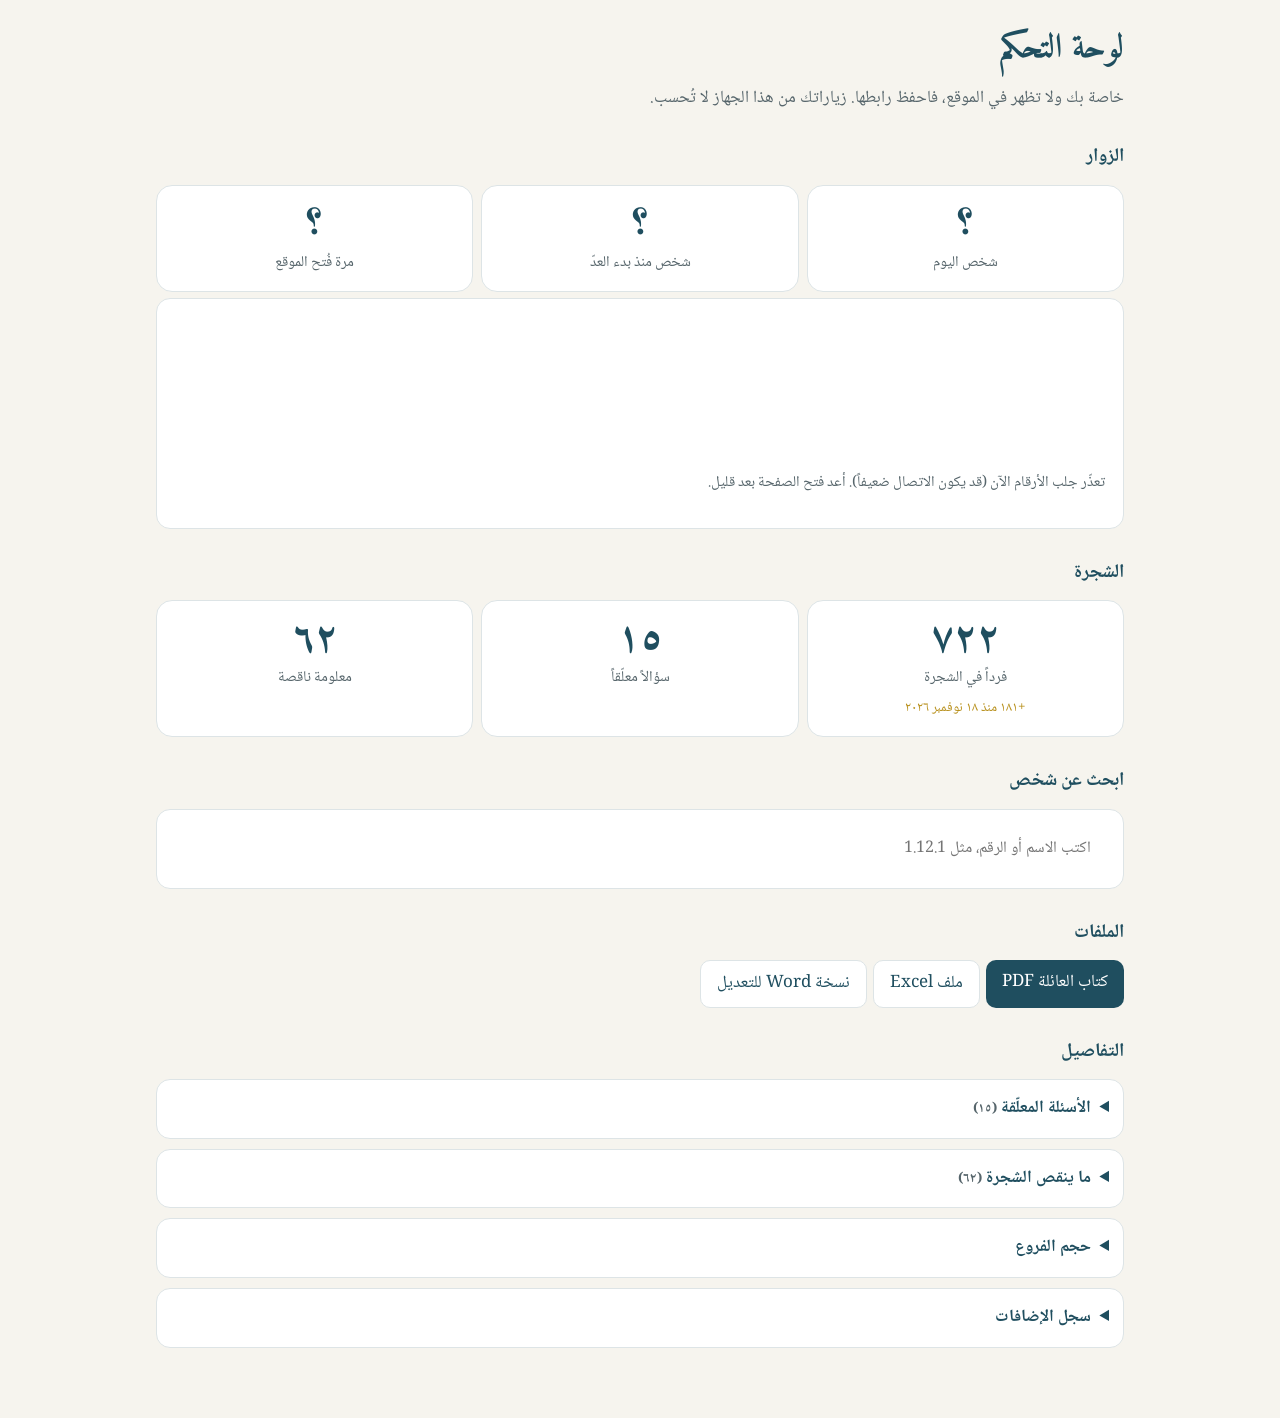
==== commit 522cdf3b: "بقية أبناء شريفة دياب ومحمد علي إدريس من رسالة دياب حسين دياب Co-Authored-By: Claude Opus 5.5 <norep" ====
--- a/admin.html
+++ b/admin.html
@@ -545,7 +545,7 @@
 
 <script>
 window.ADMIN_ONLY = true;
-const DATA = {"people": [{"id": "0", "name": "بشير", "gender": "ذكر", "father": null, "mother": null, "father_txt": "", "group": "", "spouse": "فدلم حاج محمد، وزوجة أخرى", "notes": "الجد الأكبر", "dead": true, "unknown": "", "alias": "", "kids": ["1", "0.2", "0.6", "0.7", "0.5", "0.3", "0.4", "0.8", "0.9", "0.10"]}, {"id": "1", "name": "محمد", "gender": "ذكر", "father": "0", "mother": null, "father_txt": "", "group": "الزوجة الأولى: فدلم حاج محمد", "spouse": "", "notes": "", "dead": true, "unknown": "", "alias": "", "kids": ["1.5", "1.6", "1.8", "1.15", "1.17", "1.18", "1.1", "1.2", "1.4", "1.9", "1.10", "1.11", "1.12", "1.13", "1.14"]}, {"id": "0.2", "name": "طمبل", "gender": "ذكر", "father": "0", "mother": null, "father_txt": "", "group": "الزوجة الأولى: فدلم حاج محمد", "spouse": "", "notes": "", "dead": true, "unknown": "", "alias": "", "kids": ["0.2.1"]}, {"id": "0.6", "name": "فاطمة", "gender": "أنثى", "father": "0", "mother": null, "father_txt": "", "group": "الزوجة الأولى: فدلم حاج محمد", "spouse": "محمد صالح إدريس محمد أبو بكر", "notes": "الأم الكبرى للنوراب", "dead": true, "unknown": "", "alias": "أم النوراب", "kids": ["0.6.1", "0.6.2", "0.6.3", "0.6.4", "0.6.5", "0.6.6", "0.6.7", "0.6.8"]}, {"id": "0.7", "name": "آمنة", "gender": "أنثى", "father": "0", "mother": null, "father_txt": "", "group": "الزوجة الأولى: فدلم حاج محمد", "spouse": "فرح", "notes": "الأم الكبرى للدبلاب أهل دبلة", "dead": true, "unknown": "", "alias": "أم الدبلاب", "kids": ["0.7.1", "0.7.2", "0.7.3", "0.7.4"]}, {"id": "0.3", "name": "أحمد", "gender": "ذكر", "father": "0", "mother": null, "father_txt": "", "group": "الزوجة الثانية", "spouse": "", "notes": "", "dead": true, "unknown": "", "alias": "", "kids": ["0.3.2", "0.3.1", "0.3.3", "0.3.4"]}, {"id": "0.4", "name": "حاكم", "gender": "ذكر", "father": "0", "mother": null, "father_txt": "", "group": "الزوجة الثانية", "spouse": "", "notes": "", "dead": true, "unknown": "", "alias": "", "kids": ["0.4.1", "0.4.2", "0.4.3", "0.4.4", "0.4.5"]}, {"id": "0.5", "name": "عبد الدائم", "gender": "ذكر", "father": "0", "mother": null, "father_txt": "", "group": "الزوجة الثانية", "spouse": "زوجة من حامدنارتي، وفاطمة «كلتوم»", "notes": "", "dead": true, "unknown": "", "alias": "", "kids": ["0.5.3", "0.5.4", "0.5.5", "0.5.1", "0.5.2", "0.5.6", "0.5.7"]}, {"id": "0.8", "name": "علي", "gender": "ذكر", "father": "0", "mother": null, "father_txt": "", "group": "الزوجة الثانية", "spouse": "فاطمة إدريس «كلتوم»", "notes": "", "dead": true, "unknown": "", "alias": "", "kids": ["0.8.1", "0.8.2", "0.8.3"]}, {"id": "1.1", "name": "دياب", "gender": "ذكر", "father": "1", "mother": null, "father_txt": "", "group": "الزوجة الثانية: كلتوم", "spouse": "روضة الطاهر، وزينب فضل حرنان", "notes": "", "dead": true, "unknown": "", "alias": "", "kids": ["1.1.7", "1.1.8", "1.1.9", "1.1.1", "1.1.2", "1.1.3", "1.1.4", "1.1.5", "1.1.6", "1.1.10"]}, {"id": "1.2", "name": "عثمان", "gender": "ذكر", "father": "1", "mother": null, "father_txt": "", "group": "الزوجة الثانية: كلتوم", "spouse": "آمنة فضل إسماعيل، وزينب الملك طمبل", "notes": "زوجته آمنة فضل إسماعيل من قبيلة محسية", "dead": true, "unknown": "", "alias": "", "kids": ["1.2.2", "1.2.3", "1.2.1", "1.2.4", "1.2.5"]}, {"id": "1.4", "name": "عجائب", "gender": "أنثى", "father": "1", "mother": null, "father_txt": "", "group": "الزوجة الثانية: كلتوم", "spouse": "حسين طمبل بشير", "notes": "", "dead": true, "unknown": "", "alias": "", "kids": ["0.2.1.1", "0.2.1.2", "0.2.1.3", "0.2.1.4"]}, {"id": "1.5", "name": "خيري", "gender": "ذكر", "father": "1", "mother": null, "father_txt": "", "group": "الزوجة الأولى: شُمَّة", "spouse": "ستنا عمر", "notes": "", "dead": true, "unknown": "", "alias": "", "kids": ["1.5.2", "1.5.1", "1.5.6", "1.5.5", "1.5.3", "1.5.4"]}, {"id": "1.6", "name": "عبد الله", "gender": "ذكر", "father": "1", "mother": null, "father_txt": "", "group": "الزوجة الأولى: شُمَّة", "spouse": "زينب الملك طمبل، وآمنة الطاهر", "notes": "زوجته آمنة الطاهر من جزيرة أرتقاشا", "dead": true, "unknown": "", "alias": "عبدون", "kids": ["1.6.1", "1.6.4", "1.6.5", "1.6.6", "1.6.7", "1.6.8", "1.6.9", "1.6.10", "1.6.2"]}, {"id": "1.8", "name": "إدريس", "gender": "ذكر", "father": "1", "mother": null, "father_txt": "", "group": "الزوجة الأولى: شُمَّة", "spouse": "عائشة أبكر", "notes": "", "dead": true, "unknown": "", "alias": "", "kids": ["1.8.3", "1.8.1", "1.8.2", "1.8.4"]}, {"id": "1.9", "name": "شريف", "gender": "ذكر", "father": "1", "mother": null, "father_txt": "", "group": "الزوجة الثالثة: آمنة الحاج", "spouse": "جارة أحمد بشير (ر)", "notes": "", "dead": true, "unknown": "", "alias": "", "kids": ["1.9.1", "1.9.2"]}, {"id": "1.10", "name": "بشير", "gender": "ذكر", "father": "1", "mother": null, "father_txt": "", "group": "الزوجة الثالثة: آمنة الحاج", "spouse": "أم الحسين إدريس، وفاطمة فتح الرحمن، وسعدية", "notes": "", "dead": true, "unknown": "", "alias": "", "kids": ["1.10.2", "1.10.3", "1.10.1", "1.10.4", "1.10.5", "1.10.6", "1.10.7"]}, {"id": "1.11", "name": "فضل", "gender": "ذكر", "father": "1", "mother": null, "father_txt": "", "group": "الزوجة الثالثة: آمنة الحاج", "spouse": "ستنا عبد الدائم بشير، ومكة الزين حاكم بشير، وسعيدة ساتي، وفاطمة عثمان", "notes": "", "dead": true, "unknown": "", "alias": "", "kids": ["1.11.2", "1.11.1", "1.11.4", "1.11.5", "1.11.7", "1.11.6", "1.11.3"]}, {"id": "1.12", "name": "محمد عثمان", "gender": "ذكر", "father": "1", "mother": null, "father_txt": "", "group": "الزوجة الثالثة: آمنة الحاج", "spouse": "فاطمة حمد وديدي", "notes": "", "dead": true, "unknown": "", "alias": "", "kids": ["1.12.1", "1.12.2", "1.12.3", "1.12.4", "1.12.5", "1.12.6", "1.12.7", "1.12.8", "1.12.9"]}, {"id": "1.13", "name": "فاطمة", "gender": "أنثى", "father": "1", "mother": null, "father_txt": "", "group": "الزوجة الثالثة: آمنة الحاج", "spouse": "", "notes": "", "dead": true, "unknown": "", "alias": "دوشة", "kids": ["1.13.1", "1.13.2", "1.13.3", "1.13.4"]}, {"id": "1.14", "name": "فدلم", "gender": "أنثى", "father": "1", "mother": null, "father_txt": "", "group": "الزوجة الثالثة: آمنة الحاج", "spouse": "أحمد أنقراوي", "notes": "", "dead": true, "unknown": "", "alias": "", "kids": ["1.14.1"]}, {"id": "1.15", "name": "عباس", "gender": "ذكر", "father": "1", "mother": null, "father_txt": "", "group": "الزوجة الأولى: شُمَّة", "spouse": "", "notes": "هاجر إلى مصر، وهو مفقود لا يُعرف عنه شيء", "dead": false, "unknown": "", "alias": "", "missing": true, "kids": []}, {"id": "1.8.1", "name": "عبد الله", "gender": "ذكر", "father": "1.8", "mother": null, "father_txt": "", "group": "", "spouse": "دهابة بشير", "notes": "", "dead": true, "unknown": "", "alias": "", "kids": ["1.10.5.1", "1.10.5.2", "1.10.5.3", "1.10.5.4", "1.10.5.5"]}, {"id": "1.9.1", "name": "الحاج محمد", "gender": "ذكر", "father": "1.9", "mother": "0.3.1", "father_txt": "", "group": "", "spouse": "نعمات محمد عثمان محمد بشير", "notes": "", "dead": false, "unknown": "", "alias": "حانجمت", "kids": ["1.12.6.1", "1.12.6.2", "1.12.6.3", "1.12.6.4", "1.12.6.5", "1.12.6.6", "1.12.6.7"]}, {"id": "1.9.2", "name": "محمد", "gender": "ذكر", "father": "1.9", "mother": "0.3.1", "father_txt": "", "group": "", "spouse": "ليبة بشير", "notes": "", "dead": false, "unknown": "", "alias": "", "kids": ["1.10.4.1", "1.10.4.2", "1.10.4.3", "1.10.4.4", "1.10.4.5", "1.10.4.6", "1.10.4.7"]}, {"id": "1.11.1", "name": "عبد الدائم", "gender": "ذكر", "father": "1.11", "mother": "0.4.5", "father_txt": "", "group": "الزوجة الثانية: مكة الزين حاكم بشير", "spouse": "", "notes": "", "dead": true, "unknown": "", "alias": "", "kids": []}, {"id": "1.11.2", "name": "محمد", "gender": "ذكر", "father": "1.11", "mother": "0.5.7", "father_txt": "", "group": "الزوجة الأولى: ستنا عبد الدائم بشير", "spouse": "آمنة بشير", "notes": "", "dead": true, "unknown": "", "alias": "", "kids": ["1.10.3.1", "1.10.3.2", "1.10.3.3", "1.10.3.4", "1.10.3.5", "1.10.3.6", "1.10.3.7", "1.10.3.8"]}, {"id": "1.11.3", "name": "صلاح", "gender": "ذكر", "father": "1.11", "mother": null, "father_txt": "", "group": "الزوجة الرابعة: فاطمة عثمان", "spouse": "شريفة حسن حسين طمبل، وستنا الحاج سعيد", "notes": "له زوجتان", "dead": true, "unknown": "", "alias": "", "kids": ["1.11.3.5", "1.11.3.1", "1.11.3.2", "1.11.3.3", "1.11.3.4", "1.11.3.6", "1.11.3.8", "1.11.3.10", "1.11.3.7", "1.11.3.9"]}, {"id": "1.11.3.1", "name": "طارق", "gender": "ذكر", "father": "1.11.3", "mother": "0.2.1.3.6", "father_txt": "", "group": "الزوجة الأولى: شريفة حسن حسين طمبل", "spouse": "", "notes": "", "dead": false, "unknown": "", "alias": "", "kids": ["1.11.3.1.1"]}, {"id": "1.11.3.2", "name": "معاوية", "gender": "ذكر", "father": "1.11.3", "mother": "0.2.1.3.6", "father_txt": "", "group": "الزوجة الأولى: شريفة حسن حسين طمبل", "spouse": "", "notes": "", "dead": false, "unknown": "", "alias": "", "kids": []}, {"id": "1.11.3.3", "name": "سلوى", "gender": "أنثى", "father": "1.11.3", "mother": "0.2.1.3.6", "father_txt": "", "group": "الزوجة الأولى: شريفة حسن حسين طمبل", "spouse": "", "notes": "", "dead": false, "unknown": "", "alias": "", "kids": ["1.11.3.3.1"]}, {"id": "1.11.3.4", "name": "إيمان", "gender": "أنثى", "father": "1.11.3", "mother": "0.2.1.3.6", "father_txt": "", "group": "الزوجة الأولى: شريفة حسن حسين طمبل", "spouse": "", "notes": "", "dead": false, "unknown": "", "alias": "", "kids": []}, {"id": "1.11.3.5", "name": "عمر", "gender": "ذكر", "father": "1.11.3", "mother": "0.2.1.3.6", "father_txt": "", "group": "الزوجة الأولى: شريفة حسن حسين طمبل", "spouse": "", "notes": "", "dead": true, "unknown": "", "alias": "", "kids": []}, {"id": "1.11.3.6", "name": "محمد", "gender": "ذكر", "father": "1.11.3", "mother": null, "father_txt": "", "group": "الزوجة الثانية: ستنا الحاج سعيد", "spouse": "شيماء الطيب", "notes": "", "dead": false, "unknown": "ابن آخر وبنتان (غير مؤكد)", "alias": "", "kids": ["1.10.4.3.1.1"]}, {"id": "1.11.3.7", "name": "تقوى", "gender": "أنثى", "father": "1.11.3", "mother": "0.2.1.3.6", "father_txt": "", "group": "الزوجة الثانية: ستنا الحاج سعيد", "spouse": "", "notes": "", "dead": false, "unknown": "", "alias": "", "kids": []}, {"id": "1.11.3.8", "name": "فضل", "gender": "ذكر", "father": "1.11.3", "mother": null, "father_txt": "", "group": "الزوجة الثانية: ستنا الحاج سعيد", "spouse": "", "notes": "", "dead": false, "unknown": "", "alias": "", "kids": []}, {"id": "1.11.3.9", "name": "ريم", "gender": "أنثى", "father": "1.11.3", "mother": null, "father_txt": "", "group": "الزوجة الثانية: ستنا الحاج سعيد", "spouse": "", "notes": "", "dead": false, "unknown": "", "alias": "", "kids": []}, {"id": "1.11.3.1.1", "name": "عمر", "gender": "ذكر", "father": "1.11.3.1", "mother": null, "father_txt": "", "group": "", "spouse": "", "notes": "", "dead": false, "unknown": "", "alias": "", "kids": []}, {"id": "1.11.4", "name": "بشير", "gender": "ذكر", "father": "1.11", "mother": null, "father_txt": "", "group": "الزوجة الثالثة: سعيدة ساتي", "spouse": "", "notes": "", "dead": true, "unknown": "", "alias": "", "kids": ["1.11.4.1", "1.11.4.2", "1.11.4.3", "1.11.4.4", "1.11.4.5"]}, {"id": "1.11.4.1", "name": "رامي", "gender": "ذكر", "father": "1.11.4", "mother": null, "father_txt": "", "group": "", "spouse": "", "notes": "", "dead": false, "unknown": "", "alias": "", "kids": []}, {"id": "1.11.4.2", "name": "ريماز", "gender": "أنثى", "father": "1.11.4", "mother": null, "father_txt": "", "group": "", "spouse": "", "notes": "", "dead": false, "unknown": "", "alias": "", "kids": []}, {"id": "1.11.4.3", "name": "سعيدة", "gender": "أنثى", "father": "1.11.4", "mother": null, "father_txt": "", "group": "", "spouse": "", "notes": "", "dead": false, "unknown": "", "alias": "", "kids": []}, {"id": "1.11.4.4", "name": "رفيدة", "gender": "أنثى", "father": "1.11.4", "mother": null, "father_txt": "", "group": "", "spouse": "", "notes": "", "dead": false, "unknown": "", "alias": "", "kids": []}, {"id": "1.11.4.5", "name": "أبرار", "gender": "أنثى", "father": "1.11.4", "mother": null, "father_txt": "", "group": "", "spouse": "", "notes": "", "dead": false, "unknown": "", "alias": "", "kids": []}, {"id": "1.11.5", "name": "مهدي", "gender": "ذكر", "father": "1.11", "mother": null, "father_txt": "", "group": "الزوجة الثالثة: سعيدة ساتي", "spouse": "حفصة طمبل عثمان (ر)", "notes": "", "dead": false, "unknown": "", "alias": "", "kids": ["1.11.5.1", "1.11.5.2", "1.11.5.3", "1.11.5.4", "1.11.5.5", "1.11.5.6"]}, {"id": "1.11.5.1", "name": "عبد السميع", "gender": "ذكر", "father": "1.11.5", "mother": "1.2.5.5", "father_txt": "", "group": "", "spouse": "", "notes": "", "dead": false, "unknown": "", "alias": "", "kids": []}, {"id": "1.11.5.2", "name": "محمد", "gender": "ذكر", "father": "1.11.5", "mother": "1.2.5.5", "father_txt": "", "group": "", "spouse": "", "notes": "", "dead": false, "unknown": "", "alias": "", "kids": []}, {"id": "1.11.5.3", "name": "صباح", "gender": "أنثى", "father": "1.11.5", "mother": "1.2.5.5", "father_txt": "", "group": "", "spouse": "", "notes": "", "dead": false, "unknown": "", "alias": "", "kids": []}, {"id": "1.11.5.4", "name": "صفاء", "gender": "أنثى", "father": "1.11.5", "mother": "1.2.5.5", "father_txt": "", "group": "", "spouse": "", "notes": "", "dead": false, "unknown": "", "alias": "", "kids": []}, {"id": "1.11.5.5", "name": "معتصم", "gender": "ذكر", "father": "1.11.5", "mother": "1.2.5.5", "father_txt": "", "group": "", "spouse": "", "notes": "", "dead": false, "unknown": "", "alias": "", "kids": []}, {"id": "1.11.5.6", "name": "مهند", "gender": "ذكر", "father": "1.11.5", "mother": "1.2.5.5", "father_txt": "", "group": "", "spouse": "", "notes": "", "dead": false, "unknown": "", "alias": "", "kids": []}, {"id": "1.11.6", "name": "نصرة", "gender": "أنثى", "father": "1.11", "mother": null, "father_txt": "", "group": "الزوجة الثالثة: سعيدة ساتي", "spouse": "", "notes": "", "dead": false, "unknown": "", "alias": "", "kids": []}, {"id": "1.11.7", "name": "سيد أحمد", "gender": "ذكر", "father": "1.11", "mother": null, "father_txt": "", "group": "الزوجة الثالثة: سعيدة ساتي", "spouse": "فاطمة محمد دياب محمد بشير", "notes": "", "dead": true, "unknown": "", "alias": "", "kids": ["1.11.7.1", "1.11.7.2", "1.11.7.3", "1.11.7.4"]}, {"id": "1.11.7.1", "name": "ياسر", "gender": "ذكر", "father": "1.11.7", "mother": "1.10.2.5", "father_txt": "", "group": "", "spouse": "", "notes": "", "dead": false, "unknown": "", "alias": "", "kids": []}, {"id": "1.11.7.2", "name": "عمار", "gender": "ذكر", "father": "1.11.7", "mother": "1.10.2.5", "father_txt": "", "group": "", "spouse": "", "notes": "", "dead": false, "unknown": "", "alias": "", "kids": []}, {"id": "1.11.7.3", "name": "أحمد", "gender": "ذكر", "father": "1.11.7", "mother": "1.10.2.5", "father_txt": "", "group": "", "spouse": "", "notes": "", "dead": false, "unknown": "", "alias": "", "kids": []}, {"id": "1.11.7.4", "name": "محمد", "gender": "ذكر", "father": "1.11.7", "mother": "1.10.2.5", "father_txt": "", "group": "", "spouse": "", "notes": "", "dead": false, "unknown": "", "alias": "", "kids": []}, {"id": "1.5.1", "name": "علي", "gender": "ذكر", "father": "1.5", "mother": null, "father_txt": "", "group": "", "spouse": "زينب محمد عثمان محمد بشير، ثم رقية محمد دياب", "notes": "", "dead": false, "unknown": "", "alias": "", "kids": ["1.12.1.2", "1.12.1.3", "1.5.1.1", "1.5.1.2", "1.5.1.3"]}, {"id": "1.5.2", "name": "محمد", "gender": "ذكر", "father": "1.5", "mother": null, "father_txt": "", "group": "", "spouse": "", "notes": "", "dead": false, "unknown": "", "alias": "", "kids": []}, {"id": "1.5.3", "name": "زينب", "gender": "أنثى", "father": "1.5", "mother": null, "father_txt": "", "group": "", "spouse": "محمد «بقارة» عبد الدائم بشير", "notes": "", "dead": false, "unknown": "", "alias": "", "kids": ["1.5.3.1", "1.5.3.2", "1.5.3.3", "1.5.3.4"]}, {"id": "1.5.4", "name": "نفرين", "gender": "أنثى", "father": "1.5", "mother": null, "father_txt": "", "group": "", "spouse": "محمد حسن", "notes": "", "dead": false, "unknown": "", "alias": "شامة", "kids": ["1.5.4.1", "1.5.4.2", "1.5.4.3", "1.5.4.4", "1.5.4.5"]}, {"id": "1.5.1.1", "name": "محمود", "gender": "ذكر", "father": "1.5.1", "mother": null, "father_txt": "", "group": "الزوجة الثانية: رقية محمد دياب", "spouse": "نفيسة عبد المنعم محمد عثمان", "notes": "", "dead": false, "unknown": "", "alias": "", "kids": ["1.12.2.6.1", "1.12.2.6.2", "1.12.2.6.7", "1.12.2.6.3", "1.12.2.6.4", "1.12.2.6.5", "1.12.2.6.6"]}, {"id": "1.6.1", "name": "الحاج محمد", "gender": "ذكر", "father": "1.6", "mother": null, "father_txt": "", "group": "الزوجة: آمنة الطاهر", "spouse": "سبوكة زبير الملك، ونصرة علي", "notes": "زوجته نصرة علي من حامدنارتي", "dead": true, "unknown": "", "alias": "حانجمت", "kids": ["1.6.1.1", "1.6.1.4", "1.6.1.3", "1.6.1.5", "1.6.1.6", "1.6.1.2"]}, {"id": "1.6.1.1", "name": "عبد الله", "gender": "ذكر", "father": "1.6.1", "mother": null, "father_txt": "", "group": "الزوجة الأولى: سبوكة زبير الملك", "spouse": "فاطمة فقيري، ورقية طمبل حسين «اللقية» (ر)، وعائشة عبد الله", "notes": "له ثلاث زوجات", "dead": true, "unknown": "", "alias": "", "kids": ["1.6.1.1.7", "1.6.1.1.8", "1.6.1.1.9", "1.6.1.1.10", "1.6.1.1.11", "1.6.1.1.12", "1.6.1.1.13", "1.6.1.1.14", "1.6.1.1.15", "1.6.1.1.16", "1.6.1.1.17", "1.6.1.1.18", "1.6.1.1.1", "1.6.1.1.2", "1.6.1.1.3", "1.6.1.1.4", "1.6.1.1.5", "1.6.1.1.6", "1.6.1.1.19"]}, {"id": "1.6.1.1.1", "name": "نجوى", "gender": "أنثى", "father": "1.6.1.1", "mother": "0.2.1.2.6", "father_txt": "", "group": "الزوجة الثانية: رقية طمبل «اللقية»", "spouse": "مصطفى حسن", "notes": "كبرى أبنائها", "dead": false, "unknown": "", "alias": "", "kids": ["1.6.1.1.1.1", "1.6.1.1.1.2", "1.6.1.1.1.3", "1.6.1.1.1.4", "1.6.1.1.1.5"]}, {"id": "1.6.1.1.2", "name": "محمد", "gender": "ذكر", "father": "1.6.1.1", "mother": "0.2.1.2.6", "father_txt": "", "group": "الزوجة الثانية: رقية طمبل «اللقية»", "spouse": "", "notes": "", "dead": true, "unknown": "", "alias": "عبدون", "kids": ["1.6.1.1.2.1", "1.6.1.1.2.2", "1.6.1.1.2.3", "1.6.1.1.2.4", "1.6.1.1.2.5", "1.6.1.1.2.6"]}, {"id": "1.6.1.1.3", "name": "كمال", "gender": "ذكر", "father": "1.6.1.1", "mother": "0.2.1.2.6", "father_txt": "", "group": "الزوجة الثانية: رقية طمبل «اللقية»", "spouse": "وداد عبد المنعم محمد عثمان", "notes": "", "dead": false, "unknown": "", "alias": "", "kids": ["1.12.2.3.1", "1.12.2.3.2", "1.12.2.3.3", "1.12.2.3.4", "1.12.2.3.5", "1.12.2.3.6"]}, {"id": "1.6.1.1.4", "name": "إقبال", "gender": "أنثى", "father": "1.6.1.1", "mother": "0.2.1.2.6", "father_txt": "", "group": "الزوجة الثانية: رقية طمبل «اللقية»", "spouse": "", "notes": "", "dead": false, "unknown": "", "alias": "", "kids": []}, {"id": "1.6.1.1.5", "name": "إكرام", "gender": "أنثى", "father": "1.6.1.1", "mother": "0.2.1.2.6", "father_txt": "", "group": "الزوجة الثانية: رقية طمبل «اللقية»", "spouse": "", "notes": "", "dead": false, "unknown": "", "alias": "", "kids": []}, {"id": "1.6.1.1.6", "name": "هاشم", "gender": "ذكر", "father": "1.6.1.1", "mother": "0.2.1.2.6", "father_txt": "", "group": "الزوجة الثانية: رقية طمبل «اللقية»", "spouse": "", "notes": "", "dead": false, "unknown": "", "alias": "", "kids": ["1.6.1.1.6.1", "1.6.1.1.6.2", "1.6.1.1.6.3", "1.6.1.1.6.4"]}, {"id": "1.6.1.1.2.1", "name": "أحمد", "gender": "ذكر", "father": "1.6.1.1.2", "mother": null, "father_txt": "", "group": "", "spouse": "", "notes": "", "dead": false, "unknown": "", "alias": "", "kids": []}, {"id": "1.6.1.1.2.2", "name": "تغريد", "gender": "أنثى", "father": "1.6.1.1.2", "mother": null, "father_txt": "", "group": "", "spouse": "", "notes": "", "dead": false, "unknown": "", "alias": "", "kids": []}, {"id": "1.6.1.1.2.3", "name": "تبيان", "gender": "أنثى", "father": "1.6.1.1.2", "mother": null, "father_txt": "", "group": "", "spouse": "", "notes": "", "dead": false, "unknown": "", "alias": "", "kids": []}, {"id": "1.6.1.1.2.4", "name": "عبد الله", "gender": "ذكر", "father": "1.6.1.1.2", "mother": null, "father_txt": "", "group": "", "spouse": "", "notes": "", "dead": true, "unknown": "", "alias": "", "kids": []}, {"id": "1.6.1.1.2.5", "name": "تسنيم", "gender": "أنثى", "father": "1.6.1.1.2", "mother": null, "father_txt": "", "group": "", "spouse": "", "notes": "", "dead": false, "unknown": "", "alias": "", "kids": []}, {"id": "1.6.1.1.2.6", "name": "الزبير", "gender": "ذكر", "father": "1.6.1.1.2", "mother": null, "father_txt": "", "group": "", "spouse": "", "notes": "", "dead": false, "unknown": "", "alias": "", "kids": []}, {"id": "1.6.1.1.6.1", "name": "براءة", "gender": "أنثى", "father": "1.6.1.1.6", "mother": null, "father_txt": "", "group": "", "spouse": "", "notes": "", "dead": false, "unknown": "", "alias": "", "kids": []}, {"id": "1.6.1.1.6.2", "name": "محمد", "gender": "ذكر", "father": "1.6.1.1.6", "mother": null, "father_txt": "", "group": "", "spouse": "", "notes": "", "dead": false, "unknown": "", "alias": "", "kids": []}, {"id": "1.6.1.1.6.3", "name": "عبد الله", "gender": "ذكر", "father": "1.6.1.1.6", "mother": null, "father_txt": "", "group": "", "spouse": "", "notes": "", "dead": false, "unknown": "", "alias": "", "kids": []}, {"id": "1.6.1.1.6.4", "name": "هبة", "gender": "أنثى", "father": "1.6.1.1.6", "mother": null, "father_txt": "", "group": "", "spouse": "", "notes": "", "dead": false, "unknown": "", "alias": "", "kids": []}, {"id": "1.6.1.1.1.1", "name": "مبشر", "gender": "ذكر", "father": null, "mother": "1.6.1.1.1", "father_txt": "مصطفى حسن", "group": "", "spouse": "", "notes": "", "dead": false, "unknown": "", "alias": "", "kids": []}, {"id": "1.6.1.1.1.2", "name": "آمنة", "gender": "أنثى", "father": null, "mother": "1.6.1.1.1", "father_txt": "مصطفى حسن", "group": "", "spouse": "", "notes": "", "dead": false, "unknown": "", "alias": "", "kids": []}, {"id": "1.6.1.1.1.3", "name": "مصعب", "gender": "ذكر", "father": null, "mother": "1.6.1.1.1", "father_txt": "مصطفى حسن", "group": "", "spouse": "", "notes": "", "dead": false, "unknown": "", "alias": "", "kids": []}, {"id": "1.6.1.1.1.4", "name": "عبد الله", "gender": "ذكر", "father": null, "mother": "1.6.1.1.1", "father_txt": "مصطفى حسن", "group": "", "spouse": "", "notes": "", "dead": false, "unknown": "", "alias": "", "kids": []}, {"id": "1.6.1.1.1.5", "name": "نصر الدين", "gender": "ذكر", "father": null, "mother": "1.6.1.1.1", "father_txt": "مصطفى حسن", "group": "", "spouse": "", "notes": "", "dead": false, "unknown": "", "alias": "", "kids": []}, {"id": "1.10.1", "name": "محمد", "gender": "ذكر", "father": "1.10", "mother": null, "father_txt": "", "group": "الزوجة الأولى: أم الحسين إدريس", "spouse": "أم الملك محمد عثمان", "notes": "", "dead": true, "unknown": "", "alias": "", "kids": ["1.10.1.1", "1.10.1.2", "1.10.1.3", "1.10.1.4", "1.10.1.5", "1.10.1.7", "1.10.1.6"]}, {"id": "1.10.2", "name": "جارة", "gender": "أنثى", "father": "1.10", "mother": null, "father_txt": "", "group": "الزوجة الأولى: أم الحسين إدريس", "spouse": "محمد دياب محمد بشير", "notes": "", "dead": true, "unknown": "", "alias": "", "kids": ["1.10.2.1", "1.10.2.2", "1.10.2.3", "1.10.2.4", "1.10.2.5"]}, {"id": "1.10.3", "name": "آمنة", "gender": "أنثى", "father": "1.10", "mother": null, "father_txt": "", "group": "الزوجة الأولى: أم الحسين إدريس", "spouse": "محمد فضل محمد بشير", "notes": "", "dead": true, "unknown": "", "alias": "", "kids": ["1.10.3.1", "1.10.3.2", "1.10.3.3", "1.10.3.4", "1.10.3.5", "1.10.3.6", "1.10.3.7", "1.10.3.8"]}, {"id": "1.10.4", "name": "ليبة", "gender": "أنثى", "father": "1.10", "mother": null, "father_txt": "", "group": "الزوجة الأولى: أم الحسين إدريس", "spouse": "محمد شريف محمد بشير", "notes": "", "dead": true, "unknown": "", "alias": "", "kids": ["1.10.4.1", "1.10.4.2", "1.10.4.3", "1.10.4.4", "1.10.4.5", "1.10.4.6", "1.10.4.7"]}, {"id": "1.10.5", "name": "دهابة", "gender": "أنثى", "father": "1.10", "mother": null, "father_txt": "", "group": "الزوجة الأولى: أم الحسين إدريس", "spouse": "عبد الله إدريس محمد بشير", "notes": "", "dead": true, "unknown": "", "alias": "", "kids": ["1.10.5.1", "1.10.5.2", "1.10.5.3", "1.10.5.4", "1.10.5.5"]}, {"id": "1.10.6", "name": "علي", "gender": "ذكر", "father": "1.10", "mother": null, "father_txt": "", "group": "الزوجة الثانية: فاطمة فتح الرحمن", "spouse": "سميرة عبد الله الحاج", "notes": "", "dead": true, "unknown": "", "alias": "", "kids": ["1.10.6.1", "1.10.6.2", "1.10.6.3", "1.10.6.4", "1.10.6.5", "1.10.6.7", "1.10.6.6", "1.10.6.10", "1.10.6.8", "1.10.6.9"]}, {"id": "1.10.1.1", "name": "بشير", "gender": "ذكر", "father": "1.10.1", "mother": "1.12.3", "father_txt": "", "group": "", "spouse": "نجاة عبد المنعم محمد عثمان", "notes": "", "dead": false, "unknown": "", "alias": "", "kids": ["1.10.1.1.1", "1.10.1.1.2", "1.10.1.1.3", "1.10.1.1.4", "1.10.1.1.5"]}, {"id": "1.10.1.2", "name": "الفاضل", "gender": "ذكر", "father": "1.10.1", "mother": "1.12.3", "father_txt": "", "group": "", "spouse": "", "notes": "", "dead": false, "unknown": "", "alias": "", "kids": ["1.10.1.2.1", "1.10.1.2.2"]}, {"id": "1.10.1.3", "name": "خضر", "gender": "ذكر", "father": "1.10.1", "mother": "1.12.3", "father_txt": "", "group": "", "spouse": "", "notes": "له أربع زوجات", "dead": false, "unknown": "اثنان من الزوجة الثانية لم تُذكر أسماؤهما", "alias": "", "kids": ["1.10.1.3.1", "1.10.1.3.2", "1.10.1.3.3", "1.10.1.3.4", "1.10.1.3.5", "1.10.1.3.6", "1.10.1.3.7", "1.10.1.3.8", "1.10.1.3.9", "1.10.1.3.10", "1.10.1.3.11", "1.10.1.3.12", "1.10.1.3.13", "1.10.1.3.14"]}, {"id": "1.10.1.4", "name": "عواطف", "gender": "أنثى", "father": "1.10.1", "mother": "1.12.3", "father_txt": "", "group": "", "spouse": "ناجي إدريس حامد", "notes": "", "dead": false, "unknown": "", "alias": "", "kids": ["1.10.1.4.1", "1.10.1.4.2", "1.10.1.4.3"]}, {"id": "1.10.1.5", "name": "أحلام", "gender": "أنثى", "father": "1.10.1", "mother": "1.12.3", "father_txt": "", "group": "", "spouse": "", "notes": "ليس لديها أبناء", "dead": false, "unknown": "", "alias": "", "kids": []}, {"id": "1.10.1.6", "name": "عبد القادر", "gender": "ذكر", "father": "1.10.1", "mother": "1.12.3", "father_txt": "", "group": "", "spouse": "", "notes": "", "dead": false, "unknown": "", "alias": "", "kids": ["1.10.1.6.1", "1.10.1.6.2", "1.10.1.6.3"]}, {"id": "1.10.1.1.1", "name": "محمد", "gender": "ذكر", "father": "1.10.1.1", "mother": "1.12.2.2", "father_txt": "", "group": "", "spouse": "", "notes": "", "dead": false, "unknown": "", "alias": "", "kids": ["1.10.1.1.1.1"]}, {"id": "1.10.1.1.2", "name": "معاذ", "gender": "ذكر", "father": "1.10.1.1", "mother": "1.12.2.2", "father_txt": "", "group": "", "spouse": "", "notes": "", "dead": false, "unknown": "", "alias": "", "kids": ["1.10.1.1.2.1", "1.10.1.1.2.2"]}, {"id": "1.10.1.1.3", "name": "ماريا", "gender": "أنثى", "father": "1.10.1.1", "mother": "1.12.2.2", "father_txt": "", "group": "", "spouse": "", "notes": "لم تتزوج بعد", "dead": false, "unknown": "", "alias": "", "kids": []}, {"id": "1.10.1.1.4", "name": "عبد الله", "gender": "ذكر", "father": "1.10.1.1", "mother": "1.12.2.2", "father_txt": "", "group": "", "spouse": "", "notes": "", "dead": false, "unknown": "", "alias": "", "kids": ["1.10.1.1.4.1"]}, {"id": "1.10.1.1.5", "name": "عبد الهادي", "gender": "ذكر", "father": "1.10.1.1", "mother": "1.12.2.2", "father_txt": "", "group": "", "spouse": "", "notes": "لم يتزوج بعد", "dead": false, "unknown": "", "alias": "", "kids": []}, {"id": "1.10.1.1.1.1", "name": "أسامة", "gender": "ذكر", "father": "1.10.1.1.1", "mother": null, "father_txt": "", "group": "", "spouse": "", "notes": "", "dead": false, "unknown": "", "alias": "", "kids": []}, {"id": "1.10.1.1.2.1", "name": "جود", "gender": "أنثى", "father": "1.10.1.1.2", "mother": null, "father_txt": "", "group": "", "spouse": "", "notes": "", "dead": false, "unknown": "", "alias": "", "kids": []}, {"id": "1.10.1.1.2.2", "name": "نجاة", "gender": "أنثى", "father": "1.10.1.1.2", "mother": null, "father_txt": "", "group": "", "spouse": "", "notes": "", "dead": false, "unknown": "", "alias": "", "kids": []}, {"id": "1.10.1.1.4.1", "name": "أيهم", "gender": "ذكر", "father": "1.10.1.1.4", "mother": null, "father_txt": "", "group": "", "spouse": "", "notes": "", "dead": false, "unknown": "", "alias": "", "kids": []}, {"id": "1.10.1.2.1", "name": "محمد", "gender": "ذكر", "father": "1.10.1.2", "mother": null, "father_txt": "", "group": "", "spouse": "", "notes": "", "dead": false, "unknown": "", "alias": "", "kids": []}, {"id": "1.10.1.2.2", "name": "شيماء", "gender": "أنثى", "father": "1.10.1.2", "mother": null, "father_txt": "", "group": "", "spouse": "", "notes": "", "dead": false, "unknown": "", "alias": "", "kids": []}, {"id": "1.10.1.3.1", "name": "علاء الدين", "gender": "ذكر", "father": "1.10.1.3", "mother": null, "father_txt": "", "group": "الزوجة الأولى", "spouse": "", "notes": "", "dead": false, "unknown": "", "alias": "", "kids": []}, {"id": "1.10.1.3.2", "name": "هند", "gender": "أنثى", "father": "1.10.1.3", "mother": null, "father_txt": "", "group": "الزوجة الأولى", "spouse": "", "notes": "", "dead": false, "unknown": "", "alias": "", "kids": []}, {"id": "1.10.1.3.3", "name": "عبد الرحمن", "gender": "ذكر", "father": "1.10.1.3", "mother": null, "father_txt": "", "group": "الزوجة الأولى", "spouse": "", "notes": "", "dead": false, "unknown": "", "alias": "", "kids": []}, {"id": "1.10.1.3.4", "name": "يعقوب", "gender": "ذكر", "father": "1.10.1.3", "mother": null, "father_txt": "", "group": "الزوجة الأولى", "spouse": "", "notes": "", "dead": false, "unknown": "", "alias": "", "kids": []}, {"id": "1.10.1.3.5", "name": "هيام", "gender": "أنثى", "father": "1.10.1.3", "mother": null, "father_txt": "", "group": "الزوجة الأولى", "spouse": "", "notes": "", "dead": false, "unknown": "", "alias": "", "kids": []}, {"id": "1.10.1.3.6", "name": "مؤيد", "gender": "ذكر", "father": "1.10.1.3", "mother": null, "father_txt": "", "group": "الزوجة الأولى", "spouse": "", "notes": "", "dead": false, "unknown": "", "alias": "", "kids": []}, {"id": "1.10.1.3.7", "name": "محمد", "gender": "ذكر", "father": "1.10.1.3", "mother": null, "father_txt": "", "group": "الزوجة الأولى", "spouse": "", "notes": "", "dead": false, "unknown": "", "alias": "", "kids": []}, {"id": "1.10.1.3.8", "name": "مروة", "gender": "أنثى", "father": "1.10.1.3", "mother": null, "father_txt": "", "group": "الزوجة الأولى", "spouse": "", "notes": "", "dead": false, "unknown": "", "alias": "", "kids": []}, {"id": "1.10.1.3.9", "name": "عبد الله", "gender": "ذكر", "father": "1.10.1.3", "mother": null, "father_txt": "", "group": "الزوجة الثانية", "spouse": "", "notes": "", "dead": false, "unknown": "", "alias": "", "kids": []}, {"id": "1.10.1.3.10", "name": "الحارث", "gender": "ذكر", "father": "1.10.1.3", "mother": null, "father_txt": "", "group": "الزوجة الثانية", "spouse": "", "notes": "", "dead": false, "unknown": "", "alias": "", "kids": []}, {"id": "1.10.1.3.11", "name": "سارة", "gender": "أنثى", "father": "1.10.1.3", "mother": null, "father_txt": "", "group": "الزوجة الثانية", "spouse": "", "notes": "", "dead": false, "unknown": "", "alias": "", "kids": []}, {"id": "1.10.1.3.12", "name": "همام", "gender": "ذكر", "father": "1.10.1.3", "mother": null, "father_txt": "", "group": "الزوجة الثانية", "spouse": "", "notes": "", "dead": false, "unknown": "", "alias": "", "kids": []}, {"id": "1.10.1.3.13", "name": "فاطمة", "gender": "أنثى", "father": "1.10.1.3", "mother": "1.6.1.1.17", "father_txt": "", "group": "الزوجة الثالثة: منى عبد الله", "spouse": "", "notes": "البنت الوحيدة للزوجة الثالثة", "dead": false, "unknown": "", "alias": "", "kids": []}, {"id": "1.10.1.3.14", "name": "حسن", "gender": "ذكر", "father": "1.10.1.3", "mother": null, "father_txt": "", "group": "الزوجة الرابعة", "spouse": "", "notes": "", "dead": false, "unknown": "", "alias": "", "kids": []}, {"id": "1.10.1.4.1", "name": "وفاء", "gender": "أنثى", "father": null, "mother": "1.10.1.4", "father_txt": "ناجي إدريس حامد", "group": "", "spouse": "", "notes": "", "dead": false, "unknown": "", "alias": "", "kids": []}, {"id": "1.10.1.4.2", "name": "محمد", "gender": "ذكر", "father": null, "mother": "1.10.1.4", "father_txt": "ناجي إدريس حامد", "group": "", "spouse": "", "notes": "", "dead": false, "unknown": "", "alias": "", "kids": []}, {"id": "1.10.1.4.3", "name": "مزمل", "gender": "ذكر", "father": null, "mother": "1.10.1.4", "father_txt": "ناجي إدريس حامد", "group": "", "spouse": "", "notes": "", "dead": false, "unknown": "", "alias": "", "kids": []}, {"id": "1.10.1.6.1", "name": "شهد", "gender": "أنثى", "father": "1.10.1.6", "mother": null, "father_txt": "", "group": "", "spouse": "", "notes": "", "dead": false, "unknown": "", "alias": "", "kids": []}, {"id": "1.10.1.6.2", "name": "شذى", "gender": "أنثى", "father": "1.10.1.6", "mother": null, "father_txt": "", "group": "", "spouse": "", "notes": "", "dead": false, "unknown": "", "alias": "", "kids": []}, {"id": "1.10.1.6.3", "name": "شجن", "gender": "أنثى", "father": "1.10.1.6", "mother": null, "father_txt": "", "group": "", "spouse": "", "notes": "", "dead": false, "unknown": "", "alias": "", "kids": []}, {"id": "1.10.3.1", "name": "فاطمة", "gender": "أنثى", "father": "1.11.2", "mother": "1.10.3", "father_txt": "", "group": "", "spouse": "", "notes": "", "dead": true, "unknown": "", "alias": "", "kids": []}, {"id": "1.10.3.2", "name": "سارة", "gender": "أنثى", "father": "1.11.2", "mother": "1.10.3", "father_txt": "", "group": "", "spouse": "", "notes": "", "dead": false, "unknown": "", "alias": "", "kids": []}, {"id": "1.10.3.3", "name": "زبير", "gender": "ذكر", "father": "1.11.2", "mother": "1.10.3", "father_txt": "", "group": "", "spouse": "", "notes": "", "dead": false, "unknown": "", "alias": "", "kids": ["1.10.3.3.1", "1.10.3.3.2", "1.10.3.3.3", "1.10.3.3.4", "1.10.3.3.5", "1.10.3.3.6"]}, {"id": "1.10.3.4", "name": "فضل", "gender": "ذكر", "father": "1.11.2", "mother": "1.10.3", "father_txt": "", "group": "", "spouse": "", "notes": "", "dead": false, "unknown": "بنتان (الأسماء غير مؤكدة)", "alias": "", "kids": []}, {"id": "1.10.3.5", "name": "عازة", "gender": "أنثى", "father": "1.11.2", "mother": "1.10.3", "father_txt": "", "group": "", "spouse": "عبد الرزاق", "notes": "", "dead": false, "unknown": "", "alias": "", "kids": ["1.10.3.5.1", "1.10.3.5.2"]}, {"id": "1.10.3.6", "name": "عفاف", "gender": "أنثى", "father": "1.11.2", "mother": "1.10.3", "father_txt": "", "group": "", "spouse": "علي", "notes": "", "dead": false, "unknown": "", "alias": "", "kids": ["1.10.3.6.1", "1.10.3.6.2", "1.10.3.6.3"]}, {"id": "1.10.3.7", "name": "أحمد", "gender": "ذكر", "father": "1.11.2", "mother": "1.10.3", "father_txt": "", "group": "", "spouse": "", "notes": "", "dead": false, "unknown": "٣ آخرون لم تُعرف أسماؤهم", "alias": "", "kids": ["1.10.3.7.1", "1.10.3.7.2"]}, {"id": "1.10.3.8", "name": "أم سلمى", "gender": "أنثى", "father": "1.11.2", "mother": "1.10.3", "father_txt": "", "group": "", "spouse": "", "notes": "", "dead": false, "unknown": "", "alias": "غنية", "kids": []}, {"id": "1.10.3.3.1", "name": "نصرة", "gender": "أنثى", "father": "1.10.3.3", "mother": null, "father_txt": "", "group": "", "spouse": "", "notes": "", "dead": false, "unknown": "", "alias": "", "kids": []}, {"id": "1.10.3.3.2", "name": "إنصاف", "gender": "أنثى", "father": "1.10.3.3", "mother": null, "father_txt": "", "group": "", "spouse": "", "notes": "", "dead": false, "unknown": "", "alias": "", "kids": []}, {"id": "1.10.3.3.3", "name": "إيناس", "gender": "أنثى", "father": "1.10.3.3", "mother": null, "father_txt": "", "group": "", "spouse": "", "notes": "", "dead": false, "unknown": "", "alias": "", "kids": []}, {"id": "1.10.3.3.4", "name": "محمد", "gender": "ذكر", "father": "1.10.3.3", "mother": null, "father_txt": "", "group": "", "spouse": "", "notes": "", "dead": false, "unknown": "", "alias": "", "kids": []}, {"id": "1.10.3.3.5", "name": "أحمد", "gender": "ذكر", "father": "1.10.3.3", "mother": null, "father_txt": "", "group": "", "spouse": "", "notes": "", "dead": false, "unknown": "", "alias": "", "kids": []}, {"id": "1.10.3.3.6", "name": "أنس", "gender": "ذكر", "father": "1.10.3.3", "mother": null, "father_txt": "", "group": "", "spouse": "", "notes": "", "dead": false, "unknown": "", "alias": "", "kids": []}, {"id": "1.10.3.5.1", "name": "محمد", "gender": "ذكر", "father": null, "mother": "1.10.3.5", "father_txt": "عبد الرزاق", "group": "", "spouse": "", "notes": "", "dead": false, "unknown": "", "alias": "", "kids": []}, {"id": "1.10.3.5.2", "name": "صهيب", "gender": "ذكر", "father": null, "mother": "1.10.3.5", "father_txt": "عبد الرزاق", "group": "", "spouse": "", "notes": "", "dead": false, "unknown": "", "alias": "", "kids": []}, {"id": "1.10.3.6.1", "name": "ندى", "gender": "أنثى", "father": null, "mother": "1.10.3.6", "father_txt": "علي", "group": "", "spouse": "", "notes": "", "dead": false, "unknown": "", "alias": "", "kids": []}, {"id": "1.10.3.6.2", "name": "نور", "gender": "أنثى", "father": null, "mother": "1.10.3.6", "father_txt": "علي", "group": "", "spouse": "", "notes": "", "dead": false, "unknown": "", "alias": "", "kids": []}, {"id": "1.10.3.6.3", "name": "محمد", "gender": "ذكر", "father": null, "mother": "1.10.3.6", "father_txt": "علي", "group": "", "spouse": "", "notes": "", "dead": false, "unknown": "", "alias": "", "kids": []}, {"id": "1.10.3.7.1", "name": "حسام", "gender": "ذكر", "father": "1.10.3.7", "mother": null, "father_txt": "", "group": "", "spouse": "", "notes": "", "dead": false, "unknown": "", "alias": "", "kids": []}, {"id": "1.10.3.7.2", "name": "بشير", "gender": "ذكر", "father": "1.10.3.7", "mother": null, "father_txt": "", "group": "", "spouse": "", "notes": "", "dead": false, "unknown": "", "alias": "", "kids": []}, {"id": "1.10.4.1", "name": "فاطمة", "gender": "أنثى", "father": "1.9.2", "mother": "1.10.4", "father_txt": "", "group": "", "spouse": "", "notes": "", "dead": false, "unknown": "٣ بنات تقريباً وولد", "alias": "ثريا", "kids": []}, {"id": "1.10.4.2", "name": "عبد الله", "gender": "ذكر", "father": "1.9.2", "mother": "1.10.4", "father_txt": "", "group": "", "spouse": "فاطمة علي بشير", "notes": "", "dead": true, "unknown": "", "alias": "", "kids": ["1.10.6.1.1"]}, {"id": "1.10.4.3", "name": "الطيب", "gender": "ذكر", "father": "1.9.2", "mother": "1.10.4", "father_txt": "", "group": "", "spouse": "صباح أحمد حسن", "notes": "", "dead": false, "unknown": "", "alias": "", "kids": ["1.10.4.3.1", "1.10.4.3.2", "1.10.4.3.3", "1.10.4.3.4", "1.10.4.3.5"]}, {"id": "1.10.4.4", "name": "إشراقة", "gender": "أنثى", "father": "1.9.2", "mother": "1.10.4", "father_txt": "", "group": "", "spouse": "أحمد", "notes": "", "dead": false, "unknown": "", "alias": "", "kids": ["1.10.4.4.1", "1.10.4.4.2"]}, {"id": "1.10.4.5", "name": "طلحة", "gender": "ذكر", "father": "1.9.2", "mother": "1.10.4", "father_txt": "", "group": "", "spouse": "", "notes": "", "dead": false, "unknown": "بنت أخرى من الزوجة الثانية", "alias": "", "kids": ["1.10.4.5.1", "1.10.4.5.2"]}, {"id": "1.10.4.6", "name": "نورا", "gender": "أنثى", "father": "1.9.2", "mother": "1.10.4", "father_txt": "", "group": "", "spouse": "", "notes": "متزوجة", "dead": false, "unknown": "", "alias": "", "kids": ["1.10.4.6.1", "1.10.4.6.2", "1.10.4.6.3", "1.10.4.6.4"]}, {"id": "1.10.4.7", "name": "زين العابدين", "gender": "ذكر", "father": "1.9.2", "mother": "1.10.4", "father_txt": "", "group": "", "spouse": "فاطمة خيري علي خيري", "notes": "", "dead": false, "unknown": "", "alias": "الزين", "kids": ["1.10.4.7.1", "1.10.4.7.2", "1.10.4.7.3"]}, {"id": "1.10.4.3.1", "name": "شيماء", "gender": "أنثى", "father": "1.10.4.3", "mother": null, "father_txt": "", "group": "", "spouse": "محمد صلاح فضل محمد بشير", "notes": "", "dead": false, "unknown": "بنتان", "alias": "", "kids": ["1.10.4.3.1.1"]}, {"id": "1.10.4.3.2", "name": "شيراز", "gender": "أنثى", "father": "1.10.4.3", "mother": null, "father_txt": "", "group": "", "spouse": "", "notes": "متزوجة", "dead": false, "unknown": "ابن واحد", "alias": "", "kids": []}, {"id": "1.10.4.3.3", "name": "شذى", "gender": "أنثى", "father": "1.10.4.3", "mother": null, "father_txt": "", "group": "", "spouse": "", "notes": "", "dead": false, "unknown": "", "alias": "", "kids": []}, {"id": "1.10.4.3.4", "name": "الحاج", "gender": "ذكر", "father": "1.10.4.3", "mother": null, "father_txt": "", "group": "", "spouse": "", "notes": "", "dead": false, "unknown": "", "alias": "", "kids": []}, {"id": "1.10.4.3.1.1", "name": "صلاح", "gender": "ذكر", "father": "1.11.3.6", "mother": "1.10.4.3.1", "father_txt": "", "group": "", "spouse": "", "notes": "", "dead": false, "unknown": "", "alias": "", "kids": []}, {"id": "1.10.4.4.1", "name": "فدلم", "gender": "أنثى", "father": null, "mother": "1.10.4.4", "father_txt": "أحمد", "group": "", "spouse": "", "notes": "", "dead": false, "unknown": "", "alias": "", "kids": []}, {"id": "1.10.4.4.2", "name": "آمنة", "gender": "أنثى", "father": null, "mother": "1.10.4.4", "father_txt": "أحمد", "group": "", "spouse": "", "notes": "", "dead": false, "unknown": "", "alias": "", "kids": []}, {"id": "1.10.4.5.1", "name": "ماريا", "gender": "أنثى", "father": "1.10.4.5", "mother": null, "father_txt": "", "group": "الزوجة الأولى", "spouse": "", "notes": "", "dead": false, "unknown": "", "alias": "", "kids": []}, {"id": "1.10.4.5.2", "name": "ليبة", "gender": "أنثى", "father": "1.10.4.5", "mother": null, "father_txt": "", "group": "الزوجة الثانية", "spouse": "", "notes": "", "dead": false, "unknown": "", "alias": "", "kids": []}, {"id": "1.10.4.6.1", "name": "نوسا", "gender": "أنثى", "father": null, "mother": "1.10.4.6", "father_txt": "", "group": "", "spouse": "", "notes": "", "dead": false, "unknown": "", "alias": "", "kids": []}, {"id": "1.10.4.6.2", "name": "ليبة", "gender": "أنثى", "father": null, "mother": "1.10.4.6", "father_txt": "", "group": "", "spouse": "", "notes": "", "dead": false, "unknown": "", "alias": "", "kids": []}, {"id": "1.10.4.6.3", "name": "أحمد", "gender": "ذكر", "father": null, "mother": "1.10.4.6", "father_txt": "", "group": "", "spouse": "", "notes": "", "dead": false, "unknown": "", "alias": "", "kids": []}, {"id": "1.10.4.6.4", "name": "أواب", "gender": "ذكر", "father": null, "mother": "1.10.4.6", "father_txt": "", "group": "", "spouse": "", "notes": "", "dead": false, "unknown": "", "alias": "", "kids": []}, {"id": "1.10.4.7.1", "name": "خالد", "gender": "ذكر", "father": "1.10.4.7", "mother": "1.12.1.2.1", "father_txt": "", "group": "", "spouse": "", "notes": "", "dead": false, "unknown": "", "alias": "", "kids": []}, {"id": "1.10.4.7.2", "name": "أحمد", "gender": "ذكر", "father": "1.10.4.7", "mother": "1.12.1.2.1", "father_txt": "", "group": "", "spouse": "", "notes": "", "dead": false, "unknown": "", "alias": "", "kids": []}, {"id": "1.10.4.7.3", "name": "عبد الله", "gender": "ذكر", "father": "1.10.4.7", "mother": "1.12.1.2.1", "father_txt": "", "group": "", "spouse": "", "notes": "", "dead": false, "unknown": "", "alias": "", "kids": []}, {"id": "1.10.5.1", "name": "عبد الجابر", "gender": "ذكر", "father": "1.8.1", "mother": "1.10.5", "father_txt": "", "group": "", "spouse": "", "notes": "", "dead": true, "unknown": "", "alias": "", "kids": []}, {"id": "1.10.5.2", "name": "عماد", "gender": "ذكر", "father": "1.8.1", "mother": "1.10.5", "father_txt": "", "group": "", "spouse": "", "notes": "", "dead": true, "unknown": "", "alias": "", "kids": []}, {"id": "1.10.5.3", "name": "ماجدة", "gender": "أنثى", "father": "1.8.1", "mother": "1.10.5", "father_txt": "", "group": "", "spouse": "مبارك عبد المنعم حمد الملك (ر)", "notes": "", "dead": false, "unknown": "", "alias": "", "kids": ["1.10.5.3.1", "1.10.5.3.2", "1.10.5.3.3", "1.10.5.3.4"]}, {"id": "1.10.5.4", "name": "هويدة", "gender": "أنثى", "father": "1.8.1", "mother": "1.10.5", "father_txt": "", "group": "", "spouse": "مأمون", "notes": "", "dead": false, "unknown": "بنت أخرى لم يُتأكد من اسمها", "alias": "", "kids": ["1.10.5.4.1", "1.10.5.4.2"]}, {"id": "1.10.5.5", "name": "حياة", "gender": "أنثى", "father": "1.8.1", "mother": "1.10.5", "father_txt": "", "group": "", "spouse": "", "notes": "", "dead": false, "unknown": "", "alias": "", "kids": []}, {"id": "1.10.5.3.1", "name": "محمد", "gender": "ذكر", "father": "1.6.1.3.1", "mother": "1.10.5.3", "father_txt": "", "group": "", "spouse": "", "notes": "", "dead": false, "unknown": "", "alias": "", "kids": []}, {"id": "1.10.5.3.2", "name": "عبد الرحمن", "gender": "ذكر", "father": "1.6.1.3.1", "mother": "1.10.5.3", "father_txt": "", "group": "", "spouse": "", "notes": "", "dead": false, "unknown": "", "alias": "", "kids": []}, {"id": "1.10.5.3.3", "name": "جابر", "gender": "ذكر", "father": "1.6.1.3.1", "mother": "1.10.5.3", "father_txt": "", "group": "", "spouse": "", "notes": "", "dead": false, "unknown": "", "alias": "", "kids": []}, {"id": "1.10.5.3.4", "name": "ابتهال", "gender": "أنثى", "father": "1.6.1.3.1", "mother": "1.10.5.3", "father_txt": "", "group": "", "spouse": "", "notes": "", "dead": false, "unknown": "", "alias": "", "kids": []}, {"id": "1.10.5.4.1", "name": "محمد", "gender": "ذكر", "father": null, "mother": "1.10.5.4", "father_txt": "مأمون", "group": "", "spouse": "", "notes": "", "dead": false, "unknown": "", "alias": "", "kids": []}, {"id": "1.10.5.4.2", "name": "ريم", "gender": "أنثى", "father": null, "mother": "1.10.5.4", "father_txt": "مأمون", "group": "", "spouse": "", "notes": "", "dead": false, "unknown": "", "alias": "", "kids": []}, {"id": "1.10.6.1", "name": "فاطمة", "gender": "أنثى", "father": "1.10.6", "mother": null, "father_txt": "", "group": "", "spouse": "عبد الله محمد شريف (ر) ثم زوج ثانٍ", "notes": "", "dead": false, "unknown": "", "alias": "", "kids": ["1.10.6.1.1", "1.10.6.1.2"]}, {"id": "1.10.6.2", "name": "فتح الرحمن", "gender": "ذكر", "father": "1.10.6", "mother": null, "father_txt": "", "group": "", "spouse": "", "notes": "", "dead": false, "unknown": "٣ آخرون (له ٥ أبناء)", "alias": "", "kids": ["1.10.6.2.1", "1.10.6.2.2"]}, {"id": "1.10.6.3", "name": "طارق", "gender": "ذكر", "father": "1.10.6", "mother": null, "father_txt": "", "group": "", "spouse": "", "notes": "", "dead": false, "unknown": "أبناؤه غير معروفين", "alias": "", "kids": []}, {"id": "1.10.6.4", "name": "هند", "gender": "أنثى", "father": "1.10.6", "mother": null, "father_txt": "", "group": "", "spouse": "", "notes": "غير متزوجة", "dead": false, "unknown": "", "alias": "", "kids": []}, {"id": "1.10.6.5", "name": "خديجة", "gender": "أنثى", "father": "1.10.6", "mother": null, "father_txt": "", "group": "", "spouse": "", "notes": "متزوجة", "dead": false, "unknown": "بنتان وولد", "alias": "", "kids": []}, {"id": "1.10.6.6", "name": "مها", "gender": "أنثى", "father": "1.10.6", "mother": null, "father_txt": "", "group": "", "spouse": "", "notes": "متزوجة", "dead": false, "unknown": "بنت و٣ أولاد", "alias": "", "kids": []}, {"id": "1.10.6.7", "name": "وفاق", "gender": "أنثى", "father": "1.10.6", "mother": null, "father_txt": "", "group": "", "spouse": "", "notes": "غير متزوجة", "dead": false, "unknown": "", "alias": "", "kids": []}, {"id": "1.10.6.8", "name": "جمال", "gender": "ذكر", "father": "1.10.6", "mother": null, "father_txt": "", "group": "", "spouse": "", "notes": "غير متزوج", "dead": false, "unknown": "", "alias": "", "kids": []}, {"id": "1.10.6.9", "name": "فياض", "gender": "ذكر", "father": "1.10.6", "mother": null, "father_txt": "", "group": "", "spouse": "", "notes": "غير متزوج", "dead": false, "unknown": "", "alias": "", "kids": []}, {"id": "1.10.6.1.1", "name": "محمد", "gender": "ذكر", "father": "1.10.4.2", "mother": "1.10.6.1", "father_txt": "", "group": "", "spouse": "", "notes": "", "dead": false, "unknown": "", "alias": "", "kids": []}, {"id": "1.10.6.1.2", "name": "سميرة", "gender": "أنثى", "father": null, "mother": "1.10.6.1", "father_txt": "", "group": "", "spouse": "", "notes": "من الزوج الثاني لفاطمة", "dead": false, "unknown": "", "alias": "", "kids": []}, {"id": "1.10.6.2.1", "name": "علي", "gender": "ذكر", "father": "1.10.6.2", "mother": null, "father_txt": "", "group": "", "spouse": "", "notes": "", "dead": false, "unknown": "", "alias": "", "kids": []}, {"id": "1.10.6.2.2", "name": "ساجدة", "gender": "أنثى", "father": "1.10.6.2", "mother": null, "father_txt": "", "group": "", "spouse": "", "notes": "", "dead": false, "unknown": "", "alias": "", "kids": []}, {"id": "1.12.1", "name": "زينب", "gender": "أنثى", "father": "1.12", "mother": null, "father_txt": "", "group": "الأم: فاطمة حمد وديدي", "spouse": "الحاج محمد بك، ثم علي خيري محمد بشير", "notes": "كبرى أبناء محمد عثمان", "dead": true, "unknown": "", "alias": "", "kids": ["1.12.1.1", "1.12.1.2", "1.12.1.3"]}, {"id": "1.12.2", "name": "عبد المنعم", "gender": "ذكر", "father": "1.12", "mother": null, "father_txt": "", "group": "الأم: فاطمة حمد وديدي", "spouse": "سعاد طمبل حسين طمبل بشير، وزوجة ثانية", "notes": "له زوجتان", "dead": true, "unknown": "", "alias": "", "kids": ["1.12.2.1", "1.12.2.2", "1.12.2.3", "1.12.2.4", "1.12.2.5", "1.12.2.6", "1.12.2.7", "1.12.2.8", "1.12.2.9", "1.12.2.10", "1.12.2.11"]}, {"id": "1.12.3", "name": "أم الملك", "gender": "أنثى", "father": "1.12", "mother": null, "father_txt": "", "group": "الأم: فاطمة حمد وديدي", "spouse": "محمد بن بشير محمد بشير", "notes": "", "dead": true, "unknown": "", "alias": "", "kids": ["1.10.1.1", "1.10.1.2", "1.10.1.3", "1.10.1.4", "1.10.1.5", "1.10.1.6", "1.10.1.7"]}, {"id": "1.12.4", "name": "خالد", "gender": "ذكر", "father": "1.12", "mother": null, "father_txt": "", "group": "الأم: فاطمة حمد وديدي", "spouse": "رقية بقارة", "notes": "", "dead": false, "unknown": "", "alias": "", "kids": ["1.12.4.1", "1.12.4.2", "1.12.4.3", "1.12.4.4", "1.12.4.5", "1.12.4.6"]}, {"id": "1.12.5", "name": "مملكة", "gender": "أنثى", "father": "1.12", "mother": null, "father_txt": "", "group": "الأم: فاطمة حمد وديدي", "spouse": "أحمد محمد حمد وديدي", "notes": "", "dead": true, "unknown": "", "alias": "", "kids": ["1.12.5.1", "1.12.5.2", "1.12.5.5", "1.12.5.3", "1.12.5.4", "1.12.5.6", "1.12.5.8", "1.12.5.7"]}, {"id": "1.12.6", "name": "نعمات", "gender": "أنثى", "father": "1.12", "mother": null, "father_txt": "", "group": "الأم: فاطمة حمد وديدي", "spouse": "الحاج محمد شريف محمد بشير", "notes": "", "dead": false, "unknown": "", "alias": "", "kids": ["1.12.6.1", "1.12.6.2", "1.12.6.3", "1.12.6.4", "1.12.6.5", "1.12.6.6", "1.12.6.7"]}, {"id": "1.12.7", "name": "عبد الغفار", "gender": "ذكر", "father": "1.12", "mother": null, "father_txt": "", "group": "الأم: فاطمة حمد وديدي", "spouse": "فدلم وديدي", "notes": "", "dead": false, "unknown": "", "alias": "", "kids": ["1.12.7.1", "1.12.7.2"]}, {"id": "1.12.8", "name": "حسن", "gender": "ذكر", "father": "1.12", "mother": null, "father_txt": "", "group": "الأم: فاطمة حمد وديدي", "spouse": "أميمة هارون", "notes": "توأم حسين", "dead": true, "unknown": "", "alias": "", "kids": ["1.12.8.1", "1.12.8.2", "1.12.8.3"]}, {"id": "1.12.9", "name": "حسين", "gender": "ذكر", "father": "1.12", "mother": null, "father_txt": "", "group": "الأم: فاطمة حمد وديدي", "spouse": "حميدة عبده فضل", "notes": "توأم حسن", "dead": false, "unknown": "", "alias": "", "kids": ["1.12.9.1", "1.12.9.4", "1.12.9.2", "1.12.9.3", "1.12.9.5"]}, {"id": "1.12.1.1", "name": "آمال", "gender": "أنثى", "father": null, "mother": "1.12.1", "father_txt": "الحاج محمد بك", "group": "من الزوج الأول", "spouse": "عبد العزيز (ر)", "notes": "", "dead": false, "unknown": "", "alias": "", "kids": ["1.12.1.1.1", "1.12.1.1.2", "1.12.1.1.3", "1.12.1.1.4", "1.12.1.1.5"]}, {"id": "1.12.1.1.1", "name": "راشد", "gender": "ذكر", "father": null, "mother": "1.12.1.1", "father_txt": "عبد العزيز", "group": "", "spouse": "", "notes": "توأم رشيد", "dead": false, "unknown": "", "alias": "", "kids": []}, {"id": "1.12.1.1.2", "name": "رشيد", "gender": "ذكر", "father": null, "mother": "1.12.1.1", "father_txt": "عبد العزيز", "group": "", "spouse": "", "notes": "توأم راشد", "dead": false, "unknown": "", "alias": "", "kids": []}, {"id": "1.12.1.1.3", "name": "ريم", "gender": "أنثى", "father": null, "mother": "1.12.1.1", "father_txt": "عبد العزيز", "group": "", "spouse": "", "notes": "", "dead": false, "unknown": "", "alias": "", "kids": []}, {"id": "1.12.1.1.4", "name": "راوية", "gender": "أنثى", "father": null, "mother": "1.12.1.1", "father_txt": "عبد العزيز", "group": "", "spouse": "", "notes": "", "dead": false, "unknown": "", "alias": "", "kids": []}, {"id": "1.12.1.1.5", "name": "محمد", "gender": "ذكر", "father": null, "mother": "1.12.1.1", "father_txt": "عبد العزيز", "group": "", "spouse": "", "notes": "", "dead": false, "unknown": "", "alias": "", "kids": []}, {"id": "1.12.1.2", "name": "خيري", "gender": "ذكر", "father": "1.5.1", "mother": "1.12.1", "father_txt": "", "group": "الزوجة الأولى: زينب محمد عثمان", "spouse": "", "notes": "", "dead": true, "unknown": "", "alias": "", "kids": ["1.12.1.2.1", "1.12.1.2.2", "1.12.1.2.3"]}, {"id": "1.12.1.3", "name": "عبد الإله", "gender": "ذكر", "father": "1.5.1", "mother": "1.12.1", "father_txt": "", "group": "الزوجة الأولى: زينب محمد عثمان", "spouse": "آمنة الحاج محمد شريف محمد بشير", "notes": "", "dead": false, "unknown": "", "alias": "", "kids": ["1.12.6.1.1", "1.12.6.1.2", "1.12.6.1.3"]}, {"id": "1.12.2.1", "name": "سامية", "gender": "أنثى", "father": "1.12.2", "mother": "0.2.1.2.7", "father_txt": "", "group": "الزوجة الأولى: سعاد طمبل حسين طمبل بشير", "spouse": "عبد الله إرساوي (ر)، ثم حسن إرساوي (ر)", "notes": "", "dead": false, "unknown": "", "alias": "", "kids": ["1.12.2.1.1", "1.12.2.1.2", "1.12.2.1.3", "1.12.2.1.4", "1.12.2.1.5", "1.12.2.1.6"]}, {"id": "1.12.2.2", "name": "نجاة", "gender": "أنثى", "father": "1.12.2", "mother": "0.2.1.2.7", "father_txt": "", "group": "الزوجة الأولى: سعاد طمبل حسين طمبل بشير", "spouse": "بشير محمد بشير محمد بشير", "notes": "", "dead": false, "unknown": "", "alias": "", "kids": ["1.10.1.1.1", "1.10.1.1.2", "1.10.1.1.3", "1.10.1.1.4", "1.10.1.1.5"]}, {"id": "1.12.2.3", "name": "وداد", "gender": "أنثى", "father": "1.12.2", "mother": "0.2.1.2.7", "father_txt": "", "group": "الزوجة الأولى: سعاد طمبل حسين طمبل بشير", "spouse": "كمال عبد الله محمد عبد الله محمد بشير", "notes": "", "dead": false, "unknown": "", "alias": "", "kids": ["1.12.2.3.1", "1.12.2.3.2", "1.12.2.3.3", "1.12.2.3.4", "1.12.2.3.5", "1.12.2.3.6"]}, {"id": "1.12.2.4", "name": "أحمد المصطفى", "gender": "ذكر", "father": "1.12.2", "mother": "0.2.1.2.7", "father_txt": "", "group": "الزوجة الأولى: سعاد طمبل حسين طمبل بشير", "spouse": "صفاء علي خيري محمد بشير", "notes": "", "dead": false, "unknown": "", "alias": "", "kids": ["1.12.2.4.1", "1.12.2.4.2", "1.12.2.4.3", "1.12.2.4.4", "1.12.2.4.5"]}, {"id": "1.12.2.5", "name": "عبد الخالق", "gender": "ذكر", "father": "1.12.2", "mother": "0.2.1.2.7", "father_txt": "", "group": "الزوجة الأولى: سعاد طمبل حسين طمبل بشير", "spouse": "", "notes": "", "dead": false, "unknown": "", "alias": "", "kids": ["1.12.2.5.1", "1.12.2.5.2", "1.12.2.5.3", "1.12.2.5.4", "1.12.2.5.5", "1.12.2.5.6"]}, {"id": "1.12.2.6", "name": "نفيسة", "gender": "أنثى", "father": "1.12.2", "mother": "0.2.1.2.7", "father_txt": "", "group": "الزوجة الأولى: سعاد طمبل حسين طمبل بشير", "spouse": "محمود علي خيري محمد بشير", "notes": "توأم سكينة", "dead": false, "unknown": "", "alias": "", "kids": ["1.12.2.6.1", "1.12.2.6.2", "1.12.2.6.7", "1.12.2.6.3", "1.12.2.6.4", "1.12.2.6.5", "1.12.2.6.6"]}, {"id": "1.12.2.7", "name": "سكينة", "gender": "أنثى", "father": "1.12.2", "mother": "0.2.1.2.7", "father_txt": "", "group": "الزوجة الأولى: سعاد طمبل حسين طمبل بشير", "spouse": "عبد الله الزبير الملك", "notes": "توأم نفيسة", "dead": false, "unknown": "", "alias": "", "kids": ["1.12.2.7.1", "1.12.2.7.2", "1.12.2.7.3"]}, {"id": "1.12.2.8", "name": "سمية", "gender": "أنثى", "father": "1.12.2", "mother": "0.2.1.2.7", "father_txt": "", "group": "الزوجة الأولى: سعاد طمبل حسين طمبل بشير", "spouse": "كمال محمد عبد الحميد", "notes": "", "dead": false, "unknown": "", "alias": "", "kids": ["1.12.2.8.1", "1.12.2.8.2", "1.12.2.8.3", "1.12.2.8.4"]}, {"id": "1.12.2.9", "name": "ندى", "gender": "أنثى", "father": "1.12.2", "mother": "0.2.1.2.7", "father_txt": "", "group": "الزوجة الأولى: سعاد طمبل حسين طمبل بشير", "spouse": "وليد إرساوي", "notes": "", "dead": false, "unknown": "", "alias": "", "kids": ["1.12.2.9.1", "1.12.2.9.2", "1.12.2.9.3", "1.12.2.9.4"]}, {"id": "1.12.2.10", "name": "نضال", "gender": "أنثى", "father": "1.12.2", "mother": "0.2.1.2.7", "father_txt": "", "group": "الزوجة الأولى: سعاد طمبل حسين طمبل بشير", "spouse": "ناصر مأمون", "notes": "", "dead": false, "unknown": "", "alias": "", "kids": ["1.12.2.10.1", "1.12.2.10.2", "1.12.2.10.3", "1.12.2.10.4"]}, {"id": "1.12.2.11", "name": "حنان", "gender": "أنثى", "father": "1.12.2", "mother": null, "father_txt": "", "group": "الزوجة الثانية", "spouse": "", "notes": "", "dead": false, "unknown": "", "alias": "", "kids": ["1.12.2.11.1", "1.12.2.11.2"]}, {"id": "1.12.2.1.1", "name": "عمر", "gender": "ذكر", "father": "1.1.5.1", "mother": "1.12.2.1", "father_txt": "", "group": "من عبد الله إرساوي", "spouse": "", "notes": "", "dead": false, "unknown": "", "alias": "", "kids": ["1.12.2.1.1.1"]}, {"id": "1.12.2.1.2", "name": "آمنة", "gender": "أنثى", "father": "1.1.5.1", "mother": "1.12.2.1", "father_txt": "", "group": "من عبد الله إرساوي", "spouse": "", "notes": "", "dead": false, "unknown": "", "alias": "", "kids": ["1.12.2.1.2.1"]}, {"id": "1.12.2.1.3", "name": "أمنية", "gender": "أنثى", "father": "1.1.5.1", "mother": "1.12.2.1", "father_txt": "", "group": "من عبد الله إرساوي", "spouse": "", "notes": "", "dead": false, "unknown": "بنت أخرى لم يُذكر اسمها", "alias": "", "kids": ["1.12.2.1.3.1"]}, {"id": "1.12.2.1.4", "name": "مصعب", "gender": "ذكر", "father": "1.1.5.1", "mother": "1.12.2.1", "father_txt": "", "group": "من عبد الله إرساوي", "spouse": "", "notes": "لم يتزوج", "dead": false, "unknown": "", "alias": "", "kids": []}, {"id": "1.12.2.1.5", "name": "نور", "gender": "أنثى", "father": "1.1.5.4", "mother": "1.12.2.1", "father_txt": "", "group": "من حسن إرساوي", "spouse": "", "notes": "", "dead": false, "unknown": "", "alias": "", "kids": ["1.12.2.1.5.1"]}, {"id": "1.12.2.1.6", "name": "ميساء", "gender": "أنثى", "father": "1.1.5.4", "mother": "1.12.2.1", "father_txt": "", "group": "من حسن إرساوي", "spouse": "", "notes": "لم تتزوج", "dead": false, "unknown": "", "alias": "", "kids": []}, {"id": "1.12.2.1.1.1", "name": "كريم", "gender": "ذكر", "father": "1.12.2.1.1", "mother": null, "father_txt": "", "group": "", "spouse": "", "notes": "", "dead": false, "unknown": "", "alias": "", "kids": []}, {"id": "1.12.2.1.2.1", "name": "يوسف", "gender": "ذكر", "father": null, "mother": "1.12.2.1.2", "father_txt": "", "group": "", "spouse": "", "notes": "", "dead": false, "unknown": "", "alias": "", "kids": []}, {"id": "1.12.2.1.3.1", "name": "أشري", "gender": "أنثى", "father": null, "mother": "1.12.2.1.3", "father_txt": "", "group": "", "spouse": "", "notes": "", "dead": false, "unknown": "", "alias": "", "kids": []}, {"id": "1.12.2.1.5.1", "name": "تميم", "gender": "ذكر", "father": null, "mother": "1.12.2.1.5", "father_txt": "", "group": "", "spouse": "", "notes": "", "dead": false, "unknown": "", "alias": "", "kids": []}, {"id": "1.12.2.3.1", "name": "عبد الله", "gender": "ذكر", "father": "1.6.1.1.3", "mother": "1.12.2.3", "father_txt": "", "group": "", "spouse": "", "notes": "", "dead": false, "unknown": "أبناء لم تُعرف أسماؤهم (٣ تقريباً)", "alias": "", "kids": []}, {"id": "1.12.2.3.2", "name": "عفراء", "gender": "أنثى", "father": "1.6.1.1.3", "mother": "1.12.2.3", "father_txt": "", "group": "", "spouse": "", "notes": "", "dead": false, "unknown": "", "alias": "", "kids": ["1.12.2.3.2.1"]}, {"id": "1.12.2.3.3", "name": "غادة", "gender": "أنثى", "father": "1.6.1.1.3", "mother": "1.12.2.3", "father_txt": "", "group": "", "spouse": "", "notes": "", "dead": false, "unknown": "ابنان تقريباً (غير مؤكد)", "alias": "", "kids": []}, {"id": "1.12.2.3.4", "name": "غيداء", "gender": "أنثى", "father": "1.6.1.1.3", "mother": "1.12.2.3", "father_txt": "", "group": "", "spouse": "", "notes": "", "dead": false, "unknown": "", "alias": "", "kids": []}, {"id": "1.12.2.3.5", "name": "غسان", "gender": "ذكر", "father": "1.6.1.1.3", "mother": "1.12.2.3", "father_txt": "", "group": "", "spouse": "", "notes": "", "dead": false, "unknown": "", "alias": "", "kids": []}, {"id": "1.12.2.3.6", "name": "لينة", "gender": "أنثى", "father": "1.6.1.1.3", "mother": "1.12.2.3", "father_txt": "", "group": "", "spouse": "", "notes": "", "dead": false, "unknown": "", "alias": "", "kids": []}, {"id": "1.12.2.3.2.1", "name": "علي", "gender": "ذكر", "father": null, "mother": "1.12.2.3.2", "father_txt": "", "group": "", "spouse": "", "notes": "", "dead": false, "unknown": "", "alias": "", "kids": []}, {"id": "1.12.2.4.1", "name": "سعاد", "gender": "أنثى", "father": "1.12.2.4", "mother": "1.5.1.3", "father_txt": "", "group": "", "spouse": "", "notes": "", "dead": false, "unknown": "", "alias": "", "kids": []}, {"id": "1.12.2.4.2", "name": "سمر", "gender": "أنثى", "father": "1.12.2.4", "mother": "1.5.1.3", "father_txt": "", "group": "", "spouse": "", "notes": "", "dead": false, "unknown": "", "alias": "", "kids": ["1.12.2.4.2.1"]}, {"id": "1.12.2.4.3", "name": "عبد المنعم", "gender": "ذكر", "father": "1.12.2.4", "mother": "1.5.1.3", "father_txt": "", "group": "", "spouse": "", "notes": "", "dead": false, "unknown": "", "alias": "", "kids": []}, {"id": "1.12.2.4.4", "name": "سديم", "gender": "أنثى", "father": "1.12.2.4", "mother": "1.5.1.3", "father_txt": "", "group": "", "spouse": "", "notes": "", "dead": false, "unknown": "", "alias": "", "kids": []}, {"id": "1.12.2.4.5", "name": "حمد", "gender": "ذكر", "father": "1.12.2.4", "mother": "1.5.1.3", "father_txt": "", "group": "", "spouse": "", "notes": "", "dead": false, "unknown": "", "alias": "", "kids": []}, {"id": "1.12.2.4.2.1", "name": "أحمد", "gender": "ذكر", "father": null, "mother": "1.12.2.4.2", "father_txt": "", "group": "", "spouse": "", "notes": "", "dead": false, "unknown": "", "alias": "", "kids": []}, {"id": "1.12.2.5.1", "name": "فاطمة", "gender": "أنثى", "father": "1.12.2.5", "mother": null, "father_txt": "", "group": "", "spouse": "", "notes": "", "dead": false, "unknown": "", "alias": "", "kids": []}, {"id": "1.12.2.5.2", "name": "محمد عثمان", "gender": "ذكر", "father": "1.12.2.5", "mother": null, "father_txt": "", "group": "", "spouse": "", "notes": "", "dead": false, "unknown": "", "alias": "", "kids": []}, {"id": "1.12.2.5.3", "name": "مايد", "gender": "ذكر", "father": "1.12.2.5", "mother": null, "father_txt": "", "group": "", "spouse": "", "notes": "", "dead": false, "unknown": "", "alias": "", "kids": []}, {"id": "1.12.2.5.4", "name": "مرام", "gender": "أنثى", "father": "1.12.2.5", "mother": null, "father_txt": "", "group": "", "spouse": "", "notes": "", "dead": false, "unknown": "", "alias": "", "kids": []}, {"id": "1.12.2.5.5", "name": "مقدام", "gender": "ذكر", "father": "1.12.2.5", "mother": null, "father_txt": "", "group": "", "spouse": "", "notes": "", "dead": false, "unknown": "", "alias": "", "kids": []}, {"id": "1.12.2.5.6", "name": "عبد المنعم", "gender": "ذكر", "father": "1.12.2.5", "mother": null, "father_txt": "", "group": "", "spouse": "", "notes": "", "dead": false, "unknown": "", "alias": "", "kids": []}, {"id": "1.12.2.6.1", "name": "محمد", "gender": "ذكر", "father": "1.5.1.1", "mother": "1.12.2.6", "father_txt": "", "group": "", "spouse": "", "notes": "", "dead": false, "unknown": "", "alias": "", "kids": []}, {"id": "1.12.2.6.2", "name": "رقية", "gender": "أنثى", "father": "1.5.1.1", "mother": "1.12.2.6", "father_txt": "", "group": "", "spouse": "", "notes": "", "dead": false, "unknown": "", "alias": "", "kids": ["1.12.2.6.2.1"]}, {"id": "1.12.2.6.3", "name": "حازم", "gender": "ذكر", "father": "1.5.1.1", "mother": "1.12.2.6", "father_txt": "", "group": "", "spouse": "", "notes": "", "dead": false, "unknown": "", "alias": "", "kids": []}, {"id": "1.12.2.6.4", "name": "ريم", "gender": "أنثى", "father": "1.5.1.1", "mother": "1.12.2.6", "father_txt": "", "group": "", "spouse": "", "notes": "من التوائم الثلاثة: ريم ورنا وعاصم", "dead": false, "unknown": "", "alias": "", "kids": []}, {"id": "1.12.2.6.5", "name": "رنا", "gender": "أنثى", "father": "1.5.1.1", "mother": "1.12.2.6", "father_txt": "", "group": "", "spouse": "", "notes": "من التوائم الثلاثة: ريم ورنا وعاصم", "dead": false, "unknown": "", "alias": "", "kids": []}, {"id": "1.12.2.6.6", "name": "عاصم", "gender": "ذكر", "father": "1.5.1.1", "mother": "1.12.2.6", "father_txt": "", "group": "", "spouse": "", "notes": "من التوائم الثلاثة: ريم ورنا وعاصم", "dead": false, "unknown": "", "alias": "", "kids": []}, {"id": "1.12.2.6.2.1", "name": "حمد", "gender": "ذكر", "father": null, "mother": "1.12.2.6.2", "father_txt": "", "group": "", "spouse": "", "notes": "", "dead": false, "unknown": "", "alias": "", "kids": []}, {"id": "1.12.2.6.7", "name": "ربا", "gender": "أنثى", "father": "1.5.1.1", "mother": "1.12.2.6", "father_txt": "", "group": "", "spouse": "", "notes": "", "dead": false, "unknown": "", "alias": "", "kids": []}, {"id": "1.12.2.7.1", "name": "سرار", "gender": "ذكر", "father": null, "mother": "1.12.2.7", "father_txt": "عبد الله الزبير الملك", "group": "", "spouse": "", "notes": "", "dead": false, "unknown": "", "alias": "", "kids": []}, {"id": "1.12.2.7.2", "name": "ستنا", "gender": "أنثى", "father": null, "mother": "1.12.2.7", "father_txt": "عبد الله الزبير الملك", "group": "", "spouse": "", "notes": "", "dead": false, "unknown": "", "alias": "", "kids": ["1.12.2.7.2.1"]}, {"id": "1.12.2.7.3", "name": "المعز", "gender": "ذكر", "father": null, "mother": "1.12.2.7", "father_txt": "عبد الله الزبير الملك", "group": "", "spouse": "", "notes": "", "dead": false, "unknown": "", "alias": "", "kids": []}, {"id": "1.12.2.7.2.1", "name": "يس", "gender": "ذكر", "father": null, "mother": "1.12.2.7.2", "father_txt": "", "group": "", "spouse": "", "notes": "", "dead": false, "unknown": "", "alias": "", "kids": []}, {"id": "1.12.2.8.1", "name": "محمد", "gender": "ذكر", "father": null, "mother": "1.12.2.8", "father_txt": "كمال محمد عبد الحميد", "group": "", "spouse": "", "notes": "", "dead": false, "unknown": "", "alias": "", "kids": []}, {"id": "1.12.2.8.2", "name": "مازن", "gender": "ذكر", "father": null, "mother": "1.12.2.8", "father_txt": "كمال محمد عبد الحميد", "group": "", "spouse": "", "notes": "", "dead": false, "unknown": "", "alias": "", "kids": []}, {"id": "1.12.2.8.3", "name": "لمى", "gender": "أنثى", "father": null, "mother": "1.12.2.8", "father_txt": "كمال محمد عبد الحميد", "group": "", "spouse": "", "notes": "", "dead": false, "unknown": "", "alias": "", "kids": []}, {"id": "1.12.2.8.4", "name": "يزن", "gender": "ذكر", "father": null, "mother": "1.12.2.8", "father_txt": "كمال محمد عبد الحميد", "group": "", "spouse": "", "notes": "", "dead": false, "unknown": "", "alias": "", "kids": []}, {"id": "1.12.2.9.1", "name": "رزان", "gender": "أنثى", "father": "1.1.5.6", "mother": "1.12.2.9", "father_txt": "", "group": "", "spouse": "", "notes": "", "dead": false, "unknown": "", "alias": "", "kids": []}, {"id": "1.12.2.9.2", "name": "ربا", "gender": "أنثى", "father": "1.1.5.6", "mother": "1.12.2.9", "father_txt": "", "group": "", "spouse": "", "notes": "", "dead": false, "unknown": "", "alias": "", "kids": []}, {"id": "1.12.2.9.3", "name": "آمنة", "gender": "أنثى", "father": "1.1.5.6", "mother": "1.12.2.9", "father_txt": "", "group": "", "spouse": "", "notes": "", "dead": false, "unknown": "", "alias": "", "kids": []}, {"id": "1.12.2.9.4", "name": "محمد أحمد", "gender": "ذكر", "father": "1.1.5.6", "mother": "1.12.2.9", "father_txt": "", "group": "", "spouse": "", "notes": "اسم مركب", "dead": false, "unknown": "", "alias": "", "kids": []}, {"id": "1.12.2.10.1", "name": "رغد", "gender": "أنثى", "father": null, "mother": "1.12.2.10", "father_txt": "ناصر مأمون", "group": "", "spouse": "", "notes": "", "dead": false, "unknown": "", "alias": "", "kids": []}, {"id": "1.12.2.10.2", "name": "ريهام", "gender": "أنثى", "father": null, "mother": "1.12.2.10", "father_txt": "ناصر مأمون", "group": "", "spouse": "", "notes": "", "dead": false, "unknown": "", "alias": "", "kids": []}, {"id": "1.12.2.10.3", "name": "عمرو", "gender": "ذكر", "father": null, "mother": "1.12.2.10", "father_txt": "ناصر مأمون", "group": "", "spouse": "", "notes": "", "dead": false, "unknown": "", "alias": "", "kids": []}, {"id": "1.12.2.10.4", "name": "عمار", "gender": "ذكر", "father": null, "mother": "1.12.2.10", "father_txt": "ناصر مأمون", "group": "", "spouse": "", "notes": "", "dead": false, "unknown": "", "alias": "", "kids": []}, {"id": "1.12.2.11.1", "name": "محمد", "gender": "ذكر", "father": null, "mother": "1.12.2.11", "father_txt": "", "group": "", "spouse": "", "notes": "", "dead": false, "unknown": "", "alias": "", "kids": []}, {"id": "1.12.2.11.2", "name": "إسراء", "gender": "أنثى", "father": null, "mother": "1.12.2.11", "father_txt": "", "group": "", "spouse": "", "notes": "", "dead": false, "unknown": "", "alias": "", "kids": []}, {"id": "1.12.4.1", "name": "محمد عثمان", "gender": "ذكر", "father": "1.12.4", "mother": "1.5.3.4", "father_txt": "", "group": "", "spouse": "", "notes": "", "dead": false, "unknown": "", "alias": "", "kids": ["1.12.4.1.1", "1.12.4.1.2", "1.12.4.1.3"]}, {"id": "1.12.4.2", "name": "مجدي", "gender": "ذكر", "father": "1.12.4", "mother": "1.5.3.4", "father_txt": "", "group": "", "spouse": "", "notes": "", "dead": false, "unknown": "اثنان آخران تقريباً", "alias": "", "kids": ["1.12.4.2.1"]}, {"id": "1.12.4.3", "name": "منصور", "gender": "ذكر", "father": "1.12.4", "mother": "1.5.3.4", "father_txt": "", "group": "", "spouse": "", "notes": "", "dead": false, "unknown": "", "alias": "", "kids": []}, {"id": "1.12.4.4", "name": "ميسون", "gender": "أنثى", "father": "1.12.4", "mother": "1.5.3.4", "father_txt": "", "group": "", "spouse": "", "notes": "", "dead": false, "unknown": "بنت أخرى", "alias": "", "kids": ["1.12.4.4.1", "1.12.4.4.2", "1.12.4.4.3"]}, {"id": "1.12.4.5", "name": "فاطمة", "gender": "أنثى", "father": "1.12.4", "mother": "1.5.3.4", "father_txt": "", "group": "", "spouse": "عيسى", "notes": "", "dead": false, "unknown": "٣ أبناء تقريباً", "alias": "", "kids": []}, {"id": "1.12.4.6", "name": "زينب", "gender": "أنثى", "father": "1.12.4", "mother": "1.5.3.4", "father_txt": "", "group": "", "spouse": "محجوب سر الختم", "notes": "", "dead": false, "unknown": "", "alias": "", "kids": ["1.12.4.6.1", "1.12.4.6.2"]}, {"id": "1.12.4.1.1", "name": "حنين", "gender": "أنثى", "father": "1.12.4.1", "mother": null, "father_txt": "", "group": "", "spouse": "", "notes": "", "dead": false, "unknown": "", "alias": "", "kids": []}, {"id": "1.12.4.1.2", "name": "حلى", "gender": "أنثى", "father": "1.12.4.1", "mother": null, "father_txt": "", "group": "", "spouse": "", "notes": "", "dead": false, "unknown": "", "alias": "", "kids": []}, {"id": "1.12.4.1.3", "name": "علي", "gender": "ذكر", "father": "1.12.4.1", "mother": null, "father_txt": "", "group": "", "spouse": "", "notes": "", "dead": false, "unknown": "", "alias": "", "kids": []}, {"id": "1.12.4.2.1", "name": "خالد", "gender": "ذكر", "father": "1.12.4.2", "mother": null, "father_txt": "", "group": "", "spouse": "", "notes": "", "dead": false, "unknown": "", "alias": "", "kids": []}, {"id": "1.12.4.4.1", "name": "أحمد", "gender": "ذكر", "father": null, "mother": "1.12.4.4", "father_txt": "", "group": "", "spouse": "", "notes": "", "dead": false, "unknown": "", "alias": "", "kids": []}, {"id": "1.12.4.4.2", "name": "نور", "gender": "أنثى", "father": null, "mother": "1.12.4.4", "father_txt": "", "group": "", "spouse": "", "notes": "", "dead": false, "unknown": "", "alias": "", "kids": []}, {"id": "1.12.4.4.3", "name": "ياسمين", "gender": "أنثى", "father": null, "mother": "1.12.4.4", "father_txt": "", "group": "", "spouse": "", "notes": "", "dead": false, "unknown": "", "alias": "", "kids": []}, {"id": "1.12.4.6.1", "name": "سر الختم", "gender": "ذكر", "father": null, "mother": "1.12.4.6", "father_txt": "محجوب سر الختم", "group": "", "spouse": "", "notes": "", "dead": false, "unknown": "", "alias": "", "kids": []}, {"id": "1.12.4.6.2", "name": "جَنّة", "gender": "أنثى", "father": null, "mother": "1.12.4.6", "father_txt": "محجوب سر الختم", "group": "", "spouse": "", "notes": "", "dead": false, "unknown": "", "alias": "", "kids": []}, {"id": "1.12.5.1", "name": "سليم", "gender": "ذكر", "father": null, "mother": "1.12.5", "father_txt": "أحمد محمد حمد وديدي", "group": "", "spouse": "صفاء الحاج محمد شريف محمد بشير", "notes": "", "dead": false, "unknown": "", "alias": "", "kids": ["1.12.6.2.1", "1.12.6.2.2", "1.12.6.2.3", "1.12.6.2.4"]}, {"id": "1.12.5.2", "name": "سعيد", "gender": "ذكر", "father": null, "mother": "1.12.5", "father_txt": "أحمد محمد حمد وديدي", "group": "", "spouse": "", "notes": "", "dead": false, "unknown": "ابنان توأم", "alias": "", "kids": []}, {"id": "1.12.5.3", "name": "سهى", "gender": "أنثى", "father": null, "mother": "1.12.5", "father_txt": "أحمد محمد حمد وديدي", "group": "", "spouse": "", "notes": "", "dead": false, "unknown": "", "alias": "", "kids": []}, {"id": "1.12.5.4", "name": "سوسن", "gender": "أنثى", "father": null, "mother": "1.12.5", "father_txt": "أحمد محمد حمد وديدي", "group": "", "spouse": "", "notes": "", "dead": false, "unknown": "", "alias": "", "kids": []}, {"id": "1.12.5.5", "name": "سليمة", "gender": "أنثى", "father": null, "mother": "1.12.5", "father_txt": "أحمد محمد حمد وديدي", "group": "", "spouse": "", "notes": "", "dead": false, "unknown": "", "alias": "", "kids": []}, {"id": "1.12.5.6", "name": "سلمى", "gender": "أنثى", "father": null, "mother": "1.12.5", "father_txt": "أحمد محمد حمد وديدي", "group": "", "spouse": "", "notes": "", "dead": false, "unknown": "", "alias": "", "kids": []}, {"id": "1.12.5.7", "name": "سهاد", "gender": "أنثى", "father": null, "mother": "1.12.5", "father_txt": "أحمد محمد حمد وديدي", "group": "", "spouse": "", "notes": "", "dead": false, "unknown": "", "alias": "", "kids": []}, {"id": "1.12.6.1", "name": "آمنة", "gender": "أنثى", "father": "1.9.1", "mother": "1.12.6", "father_txt": "", "group": "", "spouse": "عبد الإله علي خيري محمد بشير", "notes": "كبرى بناتها", "dead": false, "unknown": "", "alias": "", "kids": ["1.12.6.1.1", "1.12.6.1.2", "1.12.6.1.3"]}, {"id": "1.12.6.2", "name": "صفاء", "gender": "أنثى", "father": "1.9.1", "mother": "1.12.6", "father_txt": "", "group": "", "spouse": "سليم أحمد محمد حمد وديدي", "notes": "", "dead": false, "unknown": "", "alias": "", "kids": ["1.12.6.2.1", "1.12.6.2.2", "1.12.6.2.3", "1.12.6.2.4"]}, {"id": "1.12.6.3", "name": "هيثم", "gender": "ذكر", "father": "1.9.1", "mother": "1.12.6", "father_txt": "", "group": "", "spouse": "مها عبد المعطي حسن", "notes": "", "dead": false, "unknown": "", "alias": "", "kids": ["1.12.6.3.1", "1.12.6.3.2", "1.12.6.3.3", "1.12.6.3.4", "1.12.6.3.5"]}, {"id": "1.12.6.4", "name": "رؤى", "gender": "أنثى", "father": "1.9.1", "mother": "1.12.6", "father_txt": "", "group": "", "spouse": "", "notes": "", "dead": false, "unknown": "", "alias": "", "kids": []}, {"id": "1.12.6.5", "name": "مروة", "gender": "أنثى", "father": "1.9.1", "mother": "1.12.6", "father_txt": "", "group": "", "spouse": "وصف الإسلام أحمد شريف", "notes": "", "dead": false, "unknown": "", "alias": "", "kids": ["1.12.6.5.1"]}, {"id": "1.12.6.6", "name": "مي", "gender": "أنثى", "father": "1.9.1", "mother": "1.12.6", "father_txt": "", "group": "", "spouse": "", "notes": "", "dead": false, "unknown": "", "alias": "", "kids": []}, {"id": "1.12.6.7", "name": "مهند", "gender": "ذكر", "father": "1.9.1", "mother": "1.12.6", "father_txt": "", "group": "", "spouse": "نسيبة يوسف علي", "notes": "", "dead": false, "unknown": "", "alias": "", "kids": ["1.12.6.7.2", "1.12.6.7.3", "1.12.6.7.4", "1.12.6.7.5"]}, {"id": "1.12.6.1.1", "name": "زينب", "gender": "أنثى", "father": "1.12.1.3", "mother": "1.12.6.1", "father_txt": "", "group": "", "spouse": "", "notes": "", "dead": false, "unknown": "", "alias": "", "kids": []}, {"id": "1.12.6.1.2", "name": "لينا", "gender": "أنثى", "father": "1.12.1.3", "mother": "1.12.6.1", "father_txt": "", "group": "", "spouse": "", "notes": "", "dead": false, "unknown": "", "alias": "", "kids": []}, {"id": "1.12.6.1.3", "name": "آلاء", "gender": "أنثى", "father": "1.12.1.3", "mother": "1.12.6.1", "father_txt": "", "group": "", "spouse": "", "notes": "", "dead": false, "unknown": "", "alias": "", "kids": []}, {"id": "1.12.6.3.1", "name": "آية", "gender": "أنثى", "father": "1.12.6.3", "mother": null, "father_txt": "", "group": "", "spouse": "", "notes": "", "dead": false, "unknown": "", "alias": "", "kids": []}, {"id": "1.12.6.3.2", "name": "الحاج", "gender": "ذكر", "father": "1.12.6.3", "mother": null, "father_txt": "", "group": "", "spouse": "", "notes": "", "dead": false, "unknown": "", "alias": "", "kids": []}, {"id": "1.12.6.7.2", "name": "أواب", "gender": "ذكر", "father": "1.12.6.7", "mother": null, "father_txt": "", "group": "", "spouse": "", "notes": "", "dead": false, "unknown": "", "alias": "", "kids": []}, {"id": "1.12.6.7.3", "name": "جمانة", "gender": "أنثى", "father": "1.12.6.7", "mother": null, "father_txt": "", "group": "", "spouse": "", "notes": "", "dead": false, "unknown": "", "alias": "", "kids": []}, {"id": "1.12.7.1", "name": "وائل", "gender": "ذكر", "father": "1.12.7", "mother": null, "father_txt": "", "group": "", "spouse": "", "notes": "", "dead": false, "unknown": "", "alias": "", "kids": []}, {"id": "1.12.7.2", "name": "ولاء", "gender": "أنثى", "father": "1.12.7", "mother": null, "father_txt": "", "group": "", "spouse": "", "notes": "", "dead": false, "unknown": "", "alias": "", "kids": []}, {"id": "1.12.8.1", "name": "أحمد", "gender": "ذكر", "father": "1.12.8", "mother": null, "father_txt": "", "group": "", "spouse": "", "notes": "", "dead": false, "unknown": "", "alias": "عبد الصبور", "kids": []}, {"id": "1.12.8.2", "name": "مؤمن", "gender": "ذكر", "father": "1.12.8", "mother": null, "father_txt": "", "group": "", "spouse": "", "notes": "", "dead": false, "unknown": "", "alias": "", "kids": []}, {"id": "1.12.8.3", "name": "ليمار", "gender": "أنثى", "father": "1.12.8", "mother": null, "father_txt": "", "group": "", "spouse": "", "notes": "", "dead": false, "unknown": "", "alias": "", "kids": []}, {"id": "1.12.9.1", "name": "خالد", "gender": "ذكر", "father": "1.12.9", "mother": null, "father_txt": "", "group": "", "spouse": "", "notes": "", "dead": false, "unknown": "", "alias": "", "kids": []}, {"id": "1.12.9.2", "name": "محمد", "gender": "ذكر", "father": "1.12.9", "mother": null, "father_txt": "", "group": "", "spouse": "", "notes": "", "dead": false, "unknown": "", "alias": "", "kids": []}, {"id": "1.12.9.3", "name": "مجاهد", "gender": "ذكر", "father": "1.12.9", "mother": null, "father_txt": "", "group": "", "spouse": "", "notes": "", "dead": false, "unknown": "", "alias": "", "kids": []}, {"id": "1.12.9.4", "name": "سماح", "gender": "أنثى", "father": "1.12.9", "mother": null, "father_txt": "", "group": "", "spouse": "", "notes": "", "dead": false, "unknown": "", "alias": "", "kids": []}, {"id": "1.12.1.2.1", "name": "فاطمة", "gender": "أنثى", "father": "1.12.1.2", "mother": null, "father_txt": "", "group": "", "spouse": "زين العابدين «الزين» محمد شريف", "notes": "", "dead": false, "unknown": "", "alias": "", "kids": ["1.10.4.7.1", "1.10.4.7.2", "1.10.4.7.3"]}, {"id": "1.12.1.2.2", "name": "فريال", "gender": "أنثى", "father": "1.12.1.2", "mother": null, "father_txt": "", "group": "", "spouse": "محمد عبد الله محمد طاهر", "notes": "", "dead": false, "unknown": "", "alias": "", "kids": ["1.12.1.2.2.1", "1.12.1.2.2.2"]}, {"id": "1.12.1.2.3", "name": "علي", "gender": "ذكر", "father": "1.12.1.2", "mother": null, "father_txt": "", "group": "", "spouse": "", "notes": "", "dead": false, "unknown": "", "alias": "", "kids": []}, {"id": "1.12.1.2.2.1", "name": "وافي", "gender": "ذكر", "father": null, "mother": "1.12.1.2.2", "father_txt": "محمد عبد الله محمد طاهر", "group": "", "spouse": "", "notes": "", "dead": false, "unknown": "", "alias": "", "kids": []}, {"id": "1.12.1.2.2.2", "name": "أحمد", "gender": "ذكر", "father": null, "mother": "1.12.1.2.2", "father_txt": "محمد عبد الله محمد طاهر", "group": "", "spouse": "", "notes": "", "dead": false, "unknown": "", "alias": "", "kids": []}, {"id": "1.10.2.1", "name": "بشير", "gender": "ذكر", "father": "1.1.1", "mother": "1.10.2", "father_txt": "", "group": "", "spouse": "حسيبة حسين دياب، وأم الحسن", "notes": "له زوجتان", "dead": false, "unknown": "", "alias": "", "kids": ["1.10.2.1.1", "1.10.2.1.2", "1.10.2.1.3", "1.10.2.1.4"]}, {"id": "1.10.2.2", "name": "سر الختم", "gender": "ذكر", "father": "1.1.1", "mother": "1.10.2", "father_txt": "", "group": "", "spouse": "محاسن بنت تومة", "notes": "", "dead": false, "unknown": "", "alias": "سري", "kids": ["1.10.2.2.1", "1.10.2.2.2", "1.10.2.2.3", "1.10.2.2.4", "1.10.2.2.5", "1.10.2.2.6"]}, {"id": "1.10.2.3", "name": "خدم الله", "gender": "أنثى", "father": "1.1.1", "mother": "1.10.2", "father_txt": "", "group": "", "spouse": "عبد المنعم أحمد حسين طمبل «عبده ربه»", "notes": "", "dead": false, "unknown": "", "alias": "", "kids": ["1.10.2.3.1", "1.10.2.3.5", "1.10.2.3.2", "1.10.2.3.3", "1.10.2.3.4"]}, {"id": "1.10.2.4", "name": "عائشة", "gender": "أنثى", "father": "1.1.1", "mother": "1.10.2", "father_txt": "", "group": "", "spouse": "", "notes": "", "dead": false, "unknown": "", "alias": "", "kids": ["1.10.2.4.1", "1.10.2.4.2"]}, {"id": "1.10.2.5", "name": "فاطمة", "gender": "أنثى", "father": "1.1.1", "mother": "1.10.2", "father_txt": "", "group": "", "spouse": "سيد أحمد فضل محمد بشير (ر)", "notes": "", "dead": false, "unknown": "", "alias": "", "kids": ["1.11.7.1", "1.11.7.2", "1.11.7.3", "1.11.7.4"]}, {"id": "1.10.2.1.1", "name": "دياب", "gender": "ذكر", "father": "1.10.2.1", "mother": "1.1.3.3", "father_txt": "", "group": "الزوجة الأولى: حسيبة حسين دياب", "spouse": "", "notes": "له زوجتان", "dead": false, "unknown": "", "alias": "", "kids": ["1.10.2.1.1.1", "1.10.2.1.1.2", "1.10.2.1.1.3", "1.10.2.1.1.4", "1.10.2.1.1.5"]}, {"id": "1.10.2.1.2", "name": "محمد", "gender": "ذكر", "father": "1.10.2.1", "mother": null, "father_txt": "", "group": "الزوجة الثانية: أم الحسن", "spouse": "", "notes": "", "dead": false, "unknown": "", "alias": "", "kids": []}, {"id": "1.10.2.1.3", "name": "جارة", "gender": "أنثى", "father": "1.10.2.1", "mother": null, "father_txt": "", "group": "الزوجة الثانية: أم الحسن", "spouse": "", "notes": "", "dead": false, "unknown": "", "alias": "", "kids": ["1.10.2.1.3.1"]}, {"id": "1.10.2.1.4", "name": "آية", "gender": "أنثى", "father": "1.10.2.1", "mother": null, "father_txt": "", "group": "الزوجة الثانية: أم الحسن", "spouse": "", "notes": "", "dead": false, "unknown": "", "alias": "", "kids": []}, {"id": "1.10.2.1.3.1", "name": "كنان", "gender": "ذكر", "father": null, "mother": "1.10.2.1.3", "father_txt": "", "group": "", "spouse": "", "notes": "", "dead": false, "unknown": "", "alias": "", "kids": []}, {"id": "1.10.2.1.1.1", "name": "عبد الله", "gender": "ذكر", "father": "1.10.2.1.1", "mother": null, "father_txt": "", "group": "الزوجة الأولى", "spouse": "", "notes": "", "dead": false, "unknown": "", "alias": "", "kids": []}, {"id": "1.10.2.1.1.2", "name": "عناب", "gender": "أنثى", "father": "1.10.2.1.1", "mother": null, "father_txt": "", "group": "الزوجة الأولى", "spouse": "", "notes": "", "dead": false, "unknown": "", "alias": "", "kids": []}, {"id": "1.10.2.1.1.3", "name": "عبد الرحمن", "gender": "ذكر", "father": "1.10.2.1.1", "mother": null, "father_txt": "", "group": "الزوجة الأولى", "spouse": "", "notes": "", "dead": false, "unknown": "", "alias": "", "kids": []}, {"id": "1.10.2.1.1.4", "name": "ملاذ", "gender": "أنثى", "father": "1.10.2.1.1", "mother": null, "father_txt": "", "group": "الزوجة الأولى", "spouse": "", "notes": "", "dead": false, "unknown": "", "alias": "", "kids": []}, {"id": "1.10.2.1.1.5", "name": "جارة", "gender": "أنثى", "father": "1.10.2.1.1", "mother": null, "father_txt": "", "group": "الزوجة الثانية", "spouse": "", "notes": "", "dead": false, "unknown": "", "alias": "", "kids": []}, {"id": "1.10.2.2.1", "name": "مبارك", "gender": "ذكر", "father": "1.10.2.2", "mother": "1.13.1.2", "father_txt": "", "group": "", "spouse": "", "notes": "", "dead": false, "unknown": "", "alias": "", "kids": []}, {"id": "1.10.2.2.2", "name": "مناهل", "gender": "أنثى", "father": "1.10.2.2", "mother": "1.13.1.2", "father_txt": "", "group": "", "spouse": "", "notes": "", "dead": false, "unknown": "", "alias": "", "kids": []}, {"id": "1.10.2.2.3", "name": "محمد", "gender": "ذكر", "father": "1.10.2.2", "mother": "1.13.1.2", "father_txt": "", "group": "", "spouse": "", "notes": "", "dead": false, "unknown": "", "alias": "", "kids": []}, {"id": "1.10.2.2.4", "name": "مواهب", "gender": "أنثى", "father": "1.10.2.2", "mother": "1.13.1.2", "father_txt": "", "group": "", "spouse": "فؤاد", "notes": "", "dead": false, "unknown": "", "alias": "", "kids": ["1.10.2.2.4.1", "1.10.2.2.4.2"]}, {"id": "1.10.2.2.5", "name": "ملاذ", "gender": "أنثى", "father": "1.10.2.2", "mother": "1.13.1.2", "father_txt": "", "group": "", "spouse": "", "notes": "", "dead": false, "unknown": "", "alias": "", "kids": []}, {"id": "1.10.2.2.6", "name": "أدهم", "gender": "ذكر", "father": "1.10.2.2", "mother": "1.13.1.2", "father_txt": "", "group": "", "spouse": "", "notes": "", "dead": false, "unknown": "", "alias": "", "kids": []}, {"id": "1.10.2.3.1", "name": "هيفاء", "gender": "أنثى", "father": "1.1.4.1", "mother": "1.10.2.3", "father_txt": "", "group": "", "spouse": "", "notes": "", "dead": false, "unknown": "", "alias": "", "kids": []}, {"id": "1.10.2.3.2", "name": "هيام", "gender": "أنثى", "father": "1.1.4.1", "mother": "1.10.2.3", "father_txt": "", "group": "", "spouse": "الطاهر عقيل الريح", "notes": "", "dead": false, "unknown": "", "alias": "", "kids": ["1.10.2.3.2.1", "1.10.2.3.2.2", "1.10.2.3.2.3", "1.10.2.3.2.4"]}, {"id": "1.10.2.3.3", "name": "أحمد", "gender": "ذكر", "father": "1.1.4.1", "mother": "1.10.2.3", "father_txt": "", "group": "", "spouse": "", "notes": "", "dead": false, "unknown": "", "alias": "", "kids": ["1.10.2.3.3.1", "1.10.2.3.3.2"]}, {"id": "1.10.2.3.4", "name": "هالة", "gender": "أنثى", "father": "1.1.4.1", "mother": "1.10.2.3", "father_txt": "", "group": "", "spouse": "", "notes": "", "dead": false, "unknown": "", "alias": "", "kids": []}, {"id": "1.10.2.4.1", "name": "هزار", "gender": "أنثى", "father": "1.1.5.2", "mother": "1.10.2.4", "father_txt": "", "group": "", "spouse": "أحمد زيادة", "notes": "", "dead": false, "unknown": "", "alias": "", "kids": ["1.10.2.4.1.1", "1.10.2.4.1.2", "1.10.2.4.1.3"]}, {"id": "1.10.2.4.2", "name": "نزار", "gender": "ذكر", "father": "1.1.5.2", "mother": "1.10.2.4", "father_txt": "", "group": "", "spouse": "عفراء المشرف", "notes": "", "dead": false, "unknown": "ابن آخر لم يُسجَّل اسمه", "alias": "", "kids": ["1.10.2.4.2.1", "1.10.2.4.2.2"]}, {"id": "1.13.1", "name": "تومة", "gender": "أنثى", "father": null, "mother": "1.13", "father_txt": "", "group": "", "spouse": "محمد علي الخندقاوي", "notes": "ترتيب أبنائها مؤقت", "dead": false, "unknown": "", "alias": "", "kids": ["1.13.1.1", "1.13.1.2", "1.13.1.3", "1.13.1.4", "1.13.1.5", "1.13.1.6", "1.13.1.7"]}, {"id": "1.13.2", "name": "شامة", "gender": "أنثى", "father": null, "mother": "1.13", "father_txt": "", "group": "", "spouse": "", "notes": "", "dead": false, "unknown": "", "alias": "", "kids": []}, {"id": "1.13.1.1", "name": "نجوى", "gender": "أنثى", "father": null, "mother": "1.13.1", "father_txt": "محمد علي الخندقاوي", "group": "", "spouse": "", "notes": "", "dead": false, "unknown": "", "alias": "", "kids": ["1.13.1.1.1", "1.13.1.1.2", "1.13.1.1.3", "1.13.1.1.4", "1.13.1.1.5", "1.13.1.1.6"]}, {"id": "1.13.1.2", "name": "محاسن", "gender": "أنثى", "father": null, "mother": "1.13.1", "father_txt": "محمد علي الخندقاوي", "group": "", "spouse": "سر الختم محمد دياب محمد بشير", "notes": "", "dead": false, "unknown": "", "alias": "", "kids": ["1.10.2.2.1", "1.10.2.2.2", "1.10.2.2.3", "1.10.2.2.4", "1.10.2.2.5", "1.10.2.2.6"]}, {"id": "1.13.1.3", "name": "إدريس", "gender": "ذكر", "father": null, "mother": "1.13.1", "father_txt": "محمد علي الخندقاوي", "group": "", "spouse": "رشا", "notes": "", "dead": false, "unknown": "", "alias": "", "kids": ["1.13.1.3.1", "1.13.1.3.2", "1.13.1.3.3", "1.13.1.3.4", "1.13.1.3.5"]}, {"id": "1.13.1.4", "name": "سيف اليزل", "gender": "ذكر", "father": null, "mother": "1.13.1", "father_txt": "محمد علي الخندقاوي", "group": "", "spouse": "", "notes": "", "dead": false, "unknown": "بنت أخرى لم يُسجَّل اسمها", "alias": "", "kids": ["1.13.1.4.1", "1.13.1.4.2", "1.13.1.4.3", "1.13.1.4.4", "1.13.1.4.5"]}, {"id": "1.13.1.5", "name": "عبد الإله", "gender": "ذكر", "father": null, "mother": "1.13.1", "father_txt": "محمد علي الخندقاوي", "group": "", "spouse": "نفيسة جعفر", "notes": "", "dead": false, "unknown": "", "alias": "", "kids": ["1.13.1.5.1", "1.13.1.5.2", "1.13.1.5.3"]}, {"id": "1.13.1.6", "name": "أبو عبيدة", "gender": "ذكر", "father": null, "mother": "1.13.1", "father_txt": "محمد علي الخندقاوي", "group": "", "spouse": "", "notes": "", "dead": false, "unknown": "", "alias": "", "kids": []}, {"id": "1.13.1.1.1", "name": "وائل", "gender": "ذكر", "father": null, "mother": "1.13.1.1", "father_txt": "", "group": "", "spouse": "", "notes": "", "dead": false, "unknown": "", "alias": "", "kids": []}, {"id": "1.13.1.1.2", "name": "محمد", "gender": "ذكر", "father": null, "mother": "1.13.1.1", "father_txt": "", "group": "", "spouse": "", "notes": "", "dead": false, "unknown": "", "alias": "", "kids": []}, {"id": "1.13.1.1.3", "name": "زينب", "gender": "أنثى", "father": null, "mother": "1.13.1.1", "father_txt": "", "group": "", "spouse": "", "notes": "", "dead": false, "unknown": "", "alias": "", "kids": []}, {"id": "1.13.1.1.4", "name": "شريفة", "gender": "أنثى", "father": null, "mother": "1.13.1.1", "father_txt": "", "group": "", "spouse": "", "notes": "", "dead": false, "unknown": "", "alias": "", "kids": []}, {"id": "1.13.1.1.5", "name": "رؤى", "gender": "أنثى", "father": null, "mother": "1.13.1.1", "father_txt": "", "group": "", "spouse": "", "notes": "", "dead": false, "unknown": "", "alias": "", "kids": []}, {"id": "1.13.1.1.6", "name": "شهد", "gender": "أنثى", "father": null, "mother": "1.13.1.1", "father_txt": "", "group": "", "spouse": "", "notes": "", "dead": false, "unknown": "", "alias": "", "kids": []}, {"id": "1.1.1", "name": "محمد", "gender": "ذكر", "father": "1.1", "mother": null, "father_txt": "", "group": "الزوجة الثانية: زينب فضل حرنان", "spouse": "جارة بشير محمد بشير", "notes": "", "dead": true, "unknown": "", "alias": "", "kids": ["1.10.2.1", "1.10.2.2", "1.10.2.3", "1.10.2.4", "1.10.2.5"]}, {"id": "1.1.2", "name": "حسن", "gender": "ذكر", "father": "1.1", "mother": null, "father_txt": "", "group": "الزوجة الثانية: زينب فضل حرنان", "spouse": "قسيمة طمبل حسين طمبل بشير", "notes": "", "dead": true, "unknown": "ربما بنتان أخريان", "alias": "", "kids": ["1.1.2.2", "1.1.2.3", "1.1.2.1", "1.1.2.6", "1.1.2.8", "1.1.2.9", "1.1.2.5", "1.1.2.4", "1.1.2.7", "1.1.2.10"]}, {"id": "1.1.3", "name": "حسين", "gender": "ذكر", "father": "1.1", "mother": null, "father_txt": "", "group": "الزوجة الثانية: زينب فضل حرنان", "spouse": "تومة عثمان محمد بشير، وعز اليان سعيد", "notes": "له زوجتان", "dead": true, "unknown": "", "alias": "", "kids": ["1.1.3.1", "1.1.3.2", "1.1.3.3", "1.1.3.4", "1.1.3.5", "1.1.3.6", "1.1.3.7", "1.1.3.8", "1.1.3.9", "1.1.3.10", "1.1.3.11", "1.1.3.12", "1.1.3.13", "1.1.3.14", "1.1.3.15", "1.1.3.16"]}, {"id": "1.1.4", "name": "فاطمة", "gender": "أنثى", "father": "1.1", "mother": null, "father_txt": "", "group": "الزوجة الثانية: زينب فضل حرنان", "spouse": "أحمد حسين طمبل بشير", "notes": "", "dead": true, "unknown": "", "alias": "", "kids": ["1.1.4.1", "1.1.4.2", "1.1.4.3"]}, {"id": "1.1.5", "name": "آمنة", "gender": "أنثى", "father": "1.1", "mother": null, "father_txt": "", "group": "الزوجة الثانية: زينب فضل حرنان", "spouse": "محمد أحمد محمد عبد الحميد «إرساوي»", "notes": "", "dead": true, "unknown": "", "alias": "", "kids": ["1.1.5.1", "1.1.5.2", "1.1.5.3", "1.1.5.4", "1.1.5.5", "1.1.5.6", "1.1.5.7", "1.1.5.8", "1.1.5.9"]}, {"id": "1.1.6", "name": "شريفة", "gender": "أنثى", "father": "1.1", "mother": null, "father_txt": "", "group": "الزوجة الثانية: زينب فضل حرنان", "spouse": "محمد علي إدريس", "notes": "", "dead": true, "unknown": "", "alias": "", "kids": ["1.1.6.1", "1.1.6.2", "1.1.6.3"]}, {"id": "1.1.7", "name": "محمد", "gender": "ذكر", "father": "1.1", "mother": null, "father_txt": "", "group": "الزوجة الأولى: روضة الطاهر", "spouse": "", "notes": "ليس له أبناء", "dead": false, "unknown": "", "alias": "شيني", "kids": []}, {"id": "1.1.8", "name": "فاطمة", "gender": "أنثى", "father": "1.1", "mother": null, "father_txt": "", "group": "الزوجة الأولى: روضة الطاهر", "spouse": "إبراهيم فضل", "notes": "", "dead": false, "unknown": "", "alias": "", "kids": ["1.1.8.1", "1.1.8.2"]}, {"id": "1.1.8.1", "name": "محمد", "gender": "ذكر", "father": null, "mother": "1.1.8", "father_txt": "إبراهيم فضل", "group": "", "spouse": "", "notes": "", "dead": false, "unknown": "", "alias": "تاجرتود", "kids": []}, {"id": "1.1.9", "name": "فرح", "gender": "ذكر", "father": "1.1", "mother": null, "father_txt": "", "group": "الزوجة الأولى: روضة الطاهر", "spouse": "عائشة عبد الحي بكر", "notes": "", "dead": true, "unknown": "", "alias": "", "kids": ["1.1.9.1", "1.1.9.2"]}, {"id": "1.1.9.1", "name": "تومة", "gender": "أنثى", "father": "1.1.9", "mother": null, "father_txt": "", "group": "الأم: عائشة عبد الحي بكر", "spouse": "", "notes": "", "dead": false, "unknown": "", "alias": "", "kids": []}, {"id": "1.1.9.2", "name": "محمد", "gender": "ذكر", "father": "1.1.9", "mother": null, "father_txt": "", "group": "الأم: عائشة عبد الحي بكر", "spouse": "هدى حسن دياب محمد بشير", "notes": "", "dead": false, "unknown": "", "alias": "", "kids": ["1.1.9.2.1", "1.1.9.2.2", "1.1.9.2.3"]}, {"id": "1.2.1", "name": "تومة", "gender": "أنثى", "father": "1.2", "mother": null, "father_txt": "", "group": "الزوجة الأولى: آمنة فضل إسماعيل", "spouse": "حسين دياب محمد بشير", "notes": "", "dead": false, "unknown": "", "alias": "", "kids": ["1.1.3.1", "1.1.3.2", "1.1.3.3", "1.1.3.4", "1.1.3.5", "1.1.3.6", "1.1.3.7"]}, {"id": "1.1.3.1", "name": "يوسف", "gender": "ذكر", "father": "1.1.3", "mother": "1.2.1", "father_txt": "", "group": "الزوجة الأولى: تومة عثمان", "spouse": "", "notes": "", "dead": false, "unknown": "", "alias": "", "kids": []}, {"id": "1.1.3.2", "name": "دياب", "gender": "ذكر", "father": "1.1.3", "mother": "1.2.1", "father_txt": "", "group": "الزوجة الأولى: تومة عثمان", "spouse": "", "notes": "", "dead": false, "unknown": "", "alias": "", "kids": []}, {"id": "1.1.3.3", "name": "حسيبة", "gender": "أنثى", "father": "1.1.3", "mother": "1.2.1", "father_txt": "", "group": "الزوجة الأولى: تومة عثمان", "spouse": "بشير محمد دياب محمد بشير", "notes": "", "dead": false, "unknown": "", "alias": "", "kids": ["1.10.2.1.1"]}, {"id": "1.1.3.4", "name": "جمال", "gender": "ذكر", "father": "1.1.3", "mother": "1.2.1", "father_txt": "", "group": "الزوجة الأولى: تومة عثمان", "spouse": "", "notes": "", "dead": false, "unknown": "", "alias": "", "kids": []}, {"id": "1.1.3.5", "name": "محي الدين", "gender": "ذكر", "father": "1.1.3", "mother": "1.2.1", "father_txt": "", "group": "الزوجة الأولى: تومة عثمان", "spouse": "", "notes": "", "dead": false, "unknown": "", "alias": "", "kids": []}, {"id": "1.1.3.6", "name": "محاسن", "gender": "أنثى", "father": "1.1.3", "mother": "1.2.1", "father_txt": "", "group": "الزوجة الأولى: تومة عثمان", "spouse": "", "notes": "", "dead": false, "unknown": "", "alias": "", "kids": []}, {"id": "1.1.3.7", "name": "كلتوم", "gender": "أنثى", "father": "1.1.3", "mother": "1.2.1", "father_txt": "", "group": "الزوجة الأولى: تومة عثمان", "spouse": "صلاح طمبل عثمان", "notes": "", "dead": false, "unknown": "", "alias": "", "kids": []}, {"id": "1.1.3.8", "name": "كمال", "gender": "ذكر", "father": "1.1.3", "mother": null, "father_txt": "", "group": "الزوجة الثانية: عز اليان سعيد", "spouse": "", "notes": "", "dead": false, "unknown": "", "alias": "", "kids": []}, {"id": "1.1.3.9", "name": "بدرية", "gender": "أنثى", "father": "1.1.3", "mother": null, "father_txt": "", "group": "الزوجة الثانية: عز اليان سعيد", "spouse": "", "notes": "", "dead": false, "unknown": "", "alias": "", "kids": []}, {"id": "1.1.3.10", "name": "جلال", "gender": "ذكر", "father": "1.1.3", "mother": null, "father_txt": "", "group": "الزوجة الثانية: عز اليان سعيد", "spouse": "", "notes": "", "dead": false, "unknown": "", "alias": "", "kids": []}, {"id": "1.1.3.11", "name": "عاطف", "gender": "ذكر", "father": "1.1.3", "mother": null, "father_txt": "", "group": "الزوجة الثانية: عز اليان سعيد", "spouse": "", "notes": "", "dead": false, "unknown": "", "alias": "", "kids": []}, {"id": "1.1.3.12", "name": "تهاني", "gender": "أنثى", "father": "1.1.3", "mother": null, "father_txt": "", "group": "الزوجة الثانية: عز اليان سعيد", "spouse": "فوزي خضر عثمان", "notes": "", "dead": false, "unknown": "", "alias": "", "kids": []}, {"id": "1.1.3.13", "name": "زكية", "gender": "أنثى", "father": "1.1.3", "mother": null, "father_txt": "", "group": "الزوجة الثانية: عز اليان سعيد", "spouse": "", "notes": "", "dead": false, "unknown": "", "alias": "", "kids": []}, {"id": "1.1.3.14", "name": "عيدة", "gender": "أنثى", "father": "1.1.3", "mother": null, "father_txt": "", "group": "الزوجة الثانية: عز اليان سعيد", "spouse": "", "notes": "يقال لها زينب لأن أم أبيها اسمها زينب", "dead": false, "unknown": "", "alias": "زينب", "kids": []}, {"id": "1.1.3.15", "name": "نجم الدين", "gender": "ذكر", "father": "1.1.3", "mother": null, "father_txt": "", "group": "الزوجة الثانية: عز اليان سعيد", "spouse": "", "notes": "", "dead": false, "unknown": "", "alias": "", "kids": []}, {"id": "1.1.3.16", "name": "عبد السميع", "gender": "ذكر", "father": "1.1.3", "mother": null, "father_txt": "", "group": "الزوجة الثانية: عز اليان سعيد", "spouse": "", "notes": "", "dead": false, "unknown": "", "alias": "", "kids": []}, {"id": "1.1.2.1", "name": "دياب", "gender": "ذكر", "father": "1.1.2", "mother": "0.2.1.2.8", "father_txt": "", "group": "", "spouse": "", "notes": "", "dead": false, "unknown": "", "alias": "", "kids": ["1.1.2.1.1", "1.1.2.1.2"]}, {"id": "1.1.2.2", "name": "الفاتح", "gender": "ذكر", "father": "1.1.2", "mother": "0.2.1.2.8", "father_txt": "", "group": "", "spouse": "", "notes": "", "dead": false, "unknown": "", "alias": "", "kids": []}, {"id": "1.1.2.3", "name": "عمر", "gender": "ذكر", "father": "1.1.2", "mother": "0.2.1.2.8", "father_txt": "", "group": "", "spouse": "", "notes": "", "dead": false, "unknown": "", "alias": "", "kids": []}, {"id": "1.1.2.4", "name": "هدى", "gender": "أنثى", "father": "1.1.2", "mother": "0.2.1.2.8", "father_txt": "", "group": "", "spouse": "محمد فرح دياب محمد بشير", "notes": "", "dead": false, "unknown": "", "alias": "", "kids": ["1.1.9.2.1", "1.1.9.2.2", "1.1.9.2.3"]}, {"id": "1.1.2.5", "name": "سلوى", "gender": "أنثى", "father": "1.1.2", "mother": "0.2.1.2.8", "father_txt": "", "group": "", "spouse": "", "notes": "", "dead": true, "unknown": "", "alias": "", "kids": []}, {"id": "1.1.2.1.1", "name": "مازن", "gender": "ذكر", "father": "1.1.2.1", "mother": null, "father_txt": "", "group": "", "spouse": "", "notes": "", "dead": false, "unknown": "", "alias": "", "kids": []}, {"id": "1.1.2.1.2", "name": "إياد", "gender": "ذكر", "father": "1.1.2.1", "mother": null, "father_txt": "", "group": "", "spouse": "", "notes": "", "dead": false, "unknown": "", "alias": "", "kids": []}, {"id": "1.1.4.1", "name": "عبد المنعم", "gender": "ذكر", "father": "0.2.1.1", "mother": "1.1.4", "father_txt": "", "group": "", "spouse": "خدم الله محمد دياب محمد بشير", "notes": "", "dead": false, "unknown": "", "alias": "عبده ربه", "kids": ["1.10.2.3.1", "1.10.2.3.5", "1.10.2.3.2", "1.10.2.3.3", "1.10.2.3.4"]}, {"id": "1.1.4.2", "name": "سعيدة", "gender": "أنثى", "father": "0.2.1.1", "mother": "1.1.4", "father_txt": "", "group": "", "spouse": "محمد فرح أنقراوي", "notes": "", "dead": false, "unknown": "", "alias": "", "kids": ["0.2.1.4.1.1", "0.2.1.4.1.2", "0.2.1.4.1.3", "0.2.1.4.1.4"]}, {"id": "1.1.4.3", "name": "علوية", "gender": "أنثى", "father": "0.2.1.1", "mother": "1.1.4", "father_txt": "", "group": "", "spouse": "", "notes": "ليس لها أبناء", "dead": false, "unknown": "", "alias": "", "kids": []}, {"id": "1.1.5.1", "name": "عبد الله", "gender": "ذكر", "father": null, "mother": "1.1.5", "father_txt": "محمد أحمد محمد عبد الحميد", "group": "", "spouse": "سامية عبد المنعم محمد عثمان", "notes": "", "dead": true, "unknown": "", "alias": "", "kids": ["1.12.2.1.1", "1.12.2.1.2", "1.12.2.1.3", "1.12.2.1.4"]}, {"id": "1.1.5.2", "name": "عبد الغني", "gender": "ذكر", "father": null, "mother": "1.1.5", "father_txt": "محمد أحمد محمد عبد الحميد", "group": "", "spouse": "", "notes": "", "dead": false, "unknown": "", "alias": "", "kids": ["1.10.2.4.1", "1.10.2.4.2"]}, {"id": "1.1.5.3", "name": "معاوية", "gender": "ذكر", "father": null, "mother": "1.1.5", "father_txt": "محمد أحمد محمد عبد الحميد", "group": "", "spouse": "", "notes": "", "dead": true, "unknown": "", "alias": "", "kids": []}, {"id": "1.1.5.4", "name": "حسن", "gender": "ذكر", "father": null, "mother": "1.1.5", "father_txt": "محمد أحمد محمد عبد الحميد", "group": "", "spouse": "سامية عبد المنعم محمد عثمان", "notes": "", "dead": true, "unknown": "", "alias": "", "kids": ["1.12.2.1.5", "1.12.2.1.6"]}, {"id": "1.1.5.5", "name": "شمس الدين", "gender": "ذكر", "father": null, "mother": "1.1.5", "father_txt": "محمد أحمد محمد عبد الحميد", "group": "", "spouse": "", "notes": "", "dead": false, "unknown": "", "alias": "", "kids": []}, {"id": "1.1.5.6", "name": "وليد", "gender": "ذكر", "father": null, "mother": "1.1.5", "father_txt": "محمد أحمد محمد عبد الحميد", "group": "", "spouse": "ندى عبد المنعم محمد عثمان", "notes": "", "dead": false, "unknown": "", "alias": "", "kids": ["1.12.2.9.1", "1.12.2.9.2", "1.12.2.9.3", "1.12.2.9.4"]}, {"id": "1.1.5.7", "name": "دياب", "gender": "ذكر", "father": null, "mother": "1.1.5", "father_txt": "محمد أحمد محمد عبد الحميد", "group": "", "spouse": "", "notes": "", "dead": false, "unknown": "", "alias": "", "kids": []}, {"id": "1.1.5.8", "name": "وهباني", "gender": "ذكر", "father": null, "mother": "1.1.5", "father_txt": "محمد أحمد محمد عبد الحميد", "group": "", "spouse": "", "notes": "", "dead": false, "unknown": "", "alias": "", "kids": []}, {"id": "1.1.5.9", "name": "دولة", "gender": "أنثى", "father": null, "mother": "1.1.5", "father_txt": "محمد أحمد محمد عبد الحميد", "group": "", "spouse": "", "notes": "", "dead": false, "unknown": "", "alias": "", "kids": []}, {"id": "1.5.5", "name": "فاطمة", "gender": "أنثى", "father": "1.5", "mother": null, "father_txt": "", "group": "", "spouse": "محمد «بقارة» عبد الدائم بشير", "notes": "", "dead": true, "unknown": "", "alias": "", "kids": ["1.5.5.1"]}, {"id": "1.5.1.2", "name": "محجوب", "gender": "ذكر", "father": "1.5.1", "mother": null, "father_txt": "", "group": "الزوجة الثانية: رقية محمد دياب", "spouse": "", "notes": "", "dead": false, "unknown": "", "alias": "", "kids": []}, {"id": "1.5.1.3", "name": "صفاء", "gender": "أنثى", "father": "1.5.1", "mother": null, "father_txt": "", "group": "الزوجة الثانية: رقية محمد دياب", "spouse": "أحمد المصطفى عبد المنعم محمد عثمان", "notes": "", "dead": false, "unknown": "", "alias": "", "kids": ["1.12.2.4.1", "1.12.2.4.2", "1.12.2.4.3", "1.12.2.4.4", "1.12.2.4.5"]}, {"id": "1.5.3.1", "name": "عثمان", "gender": "ذكر", "father": "0.5.2", "mother": "1.5.3", "father_txt": "", "group": "الزوجة الثانية: زينب خيري", "spouse": "آمنة محمد حسن", "notes": "", "dead": true, "unknown": "", "alias": "", "kids": ["1.5.3.1.1", "1.5.3.1.2", "1.5.3.1.3"]}, {"id": "1.5.3.2", "name": "سيف الدين", "gender": "ذكر", "father": "0.5.2", "mother": "1.5.3", "father_txt": "", "group": "الزوجة الثانية: زينب خيري", "spouse": "", "notes": "", "dead": false, "unknown": "", "alias": "", "kids": []}, {"id": "1.5.3.3", "name": "سعيدة", "gender": "أنثى", "father": "0.5.2", "mother": "1.5.3", "father_txt": "", "group": "الزوجة الثانية: زينب خيري", "spouse": "عبد الدائم علي عبد الدائم بشير", "notes": "", "dead": false, "unknown": "", "alias": "", "kids": ["0.5.1.3.1", "0.5.1.3.2", "0.5.1.3.3", "0.5.1.3.4", "0.5.1.3.5"]}, {"id": "1.5.3.4", "name": "رقية", "gender": "أنثى", "father": "0.5.2", "mother": "1.5.3", "father_txt": "", "group": "الزوجة الثانية: زينب خيري", "spouse": "خالد محمد عثمان محمد بشير", "notes": "", "dead": false, "unknown": "", "alias": "", "kids": ["1.12.4.1", "1.12.4.2", "1.12.4.3", "1.12.4.4", "1.12.4.5", "1.12.4.6"]}, {"id": "1.5.4.1", "name": "آسية", "gender": "أنثى", "father": null, "mother": "1.5.4", "father_txt": "محمد حسن", "group": "", "spouse": "حسين بقارة (ر)", "notes": "", "dead": false, "unknown": "", "alias": "", "kids": []}, {"id": "1.5.4.2", "name": "فاطمة", "gender": "أنثى", "father": null, "mother": "1.5.4", "father_txt": "محمد حسن", "group": "", "spouse": "", "notes": "", "dead": false, "unknown": "", "alias": "", "kids": []}, {"id": "1.5.4.3", "name": "ابتسام", "gender": "أنثى", "father": null, "mother": "1.5.4", "father_txt": "محمد حسن", "group": "", "spouse": "", "notes": "", "dead": false, "unknown": "", "alias": "", "kids": []}, {"id": "1.5.4.4", "name": "ليبة", "gender": "أنثى", "father": null, "mother": "1.5.4", "father_txt": "محمد حسن", "group": "", "spouse": "", "notes": "", "dead": false, "unknown": "", "alias": "", "kids": []}, {"id": "1.5.4.5", "name": "آمنة", "gender": "أنثى", "father": null, "mother": "1.5.4", "father_txt": "محمد حسن", "group": "", "spouse": "عثمان بقارة (ر)", "notes": "", "dead": false, "unknown": "", "alias": "", "kids": ["1.5.3.1.1", "1.5.3.1.2", "1.5.3.1.3"]}, {"id": "1.5.5.1", "name": "حسين", "gender": "ذكر", "father": "0.5.2", "mother": "1.5.5", "father_txt": "", "group": "الزوجة الأولى: فاطمة خيري", "spouse": "آسية محمد حسن", "notes": "ابنها الوحيد", "dead": true, "unknown": "", "alias": "", "kids": []}, {"id": "1.14.1", "name": "عبد الله", "gender": "ذكر", "father": null, "mother": "1.14", "father_txt": "أحمد أنقراوي", "group": "", "spouse": "", "notes": "ابنها الوحيد", "dead": true, "unknown": "", "alias": "", "kids": ["1.14.1.1"]}, {"id": "1.14.1.1", "name": "عبد العاطي", "gender": "ذكر", "father": "1.14.1", "mother": null, "father_txt": "", "group": "", "spouse": "", "notes": "", "dead": true, "unknown": "", "alias": "", "kids": []}, {"id": "1.13.3", "name": "حسين", "gender": "ذكر", "father": null, "mother": "1.13", "father_txt": "", "group": "", "spouse": "", "notes": "", "dead": false, "unknown": "", "alias": "", "kids": []}, {"id": "1.13.4", "name": "طمبل", "gender": "ذكر", "father": null, "mother": "1.13", "father_txt": "", "group": "", "spouse": "", "notes": "", "dead": false, "unknown": "", "alias": "", "kids": []}, {"id": "1.13.1.7", "name": "أدهم", "gender": "ذكر", "father": null, "mother": "1.13.1", "father_txt": "محمد علي الخندقاوي", "group": "", "spouse": "", "notes": "", "dead": true, "unknown": "", "alias": "", "kids": []}, {"id": "1.6.2", "name": "فاطمة", "gender": "أنثى", "father": "1.6", "mother": null, "father_txt": "", "group": "الزوجة: زينب الملك طمبل", "spouse": "طمبل حسين طمبل بشير", "notes": "", "dead": false, "unknown": "", "alias": "قلة", "kids": ["0.2.1.2.5", "0.2.1.2.6", "0.2.1.2.7"]}, {"id": "0.2.1", "name": "حسين", "gender": "ذكر", "father": "0.2", "mother": null, "father_txt": "", "group": "", "spouse": "عجائب محمد بشير", "notes": "ابن طمبل الوحيد، أمه من إرس، وتوفي في حياة أبيه", "dead": true, "unknown": "", "alias": "", "kids": ["0.2.1.1", "0.2.1.2", "0.2.1.3", "0.2.1.4"]}, {"id": "0.2.1.1", "name": "أحمد", "gender": "ذكر", "father": "0.2.1", "mother": "1.4", "father_txt": "", "group": "", "spouse": "فاطمة دياب محمد بشير", "notes": "", "dead": false, "unknown": "", "alias": "", "kids": ["1.1.4.1", "1.1.4.2", "1.1.4.3"]}, {"id": "0.2.1.2", "name": "طمبل", "gender": "ذكر", "father": "0.2.1", "mother": "1.4", "father_txt": "", "group": "", "spouse": "فاطمة «قلة» عبد الله محمد بشير، وزوجة أخرى", "notes": "", "dead": false, "unknown": "أبناء آخرون من الزوجة الأولى", "alias": "", "kids": ["0.2.1.2.1", "0.2.1.2.2", "0.2.1.2.3", "0.2.1.2.4", "0.2.1.2.8", "0.2.1.2.5", "0.2.1.2.6", "0.2.1.2.7"]}, {"id": "0.2.1.3", "name": "حسن", "gender": "ذكر", "father": "0.2.1", "mother": "1.4", "father_txt": "", "group": "", "spouse": "فاطمة علي عبد الدائم محمد بشير، وزكية حسين", "notes": "", "dead": false, "unknown": "", "alias": "", "kids": ["0.2.1.3.1", "0.2.1.3.2", "0.2.1.3.3", "0.2.1.3.4", "0.2.1.3.5", "0.2.1.3.6", "0.2.1.3.7", "0.2.1.3.8", "0.2.1.3.9", "0.2.1.3.10", "0.2.1.3.11", "0.2.1.3.12", "0.2.1.3.13", "0.2.1.3.14", "0.2.1.3.15"]}, {"id": "0.2.1.4", "name": "فاطمة", "gender": "أنثى", "father": "0.2.1", "mother": "1.4", "father_txt": "", "group": "", "spouse": "فرح أنقراوي", "notes": "", "dead": false, "unknown": "", "alias": "", "kids": ["0.2.1.4.1", "0.2.1.4.2", "0.2.1.4.3", "0.2.1.4.4"]}, {"id": "0.2.1.2.1", "name": "محمد", "gender": "ذكر", "father": "0.2.1.2", "mother": null, "father_txt": "", "group": "الزوجة الأولى", "spouse": "", "notes": "", "dead": false, "unknown": "", "alias": "", "kids": []}, {"id": "0.2.1.2.2", "name": "مصطفى", "gender": "ذكر", "father": "0.2.1.2", "mother": null, "father_txt": "", "group": "الزوجة الأولى", "spouse": "", "notes": "", "dead": false, "unknown": "", "alias": "", "kids": []}, {"id": "0.2.1.2.3", "name": "عبد الرحيم", "gender": "ذكر", "father": "0.2.1.2", "mother": null, "father_txt": "", "group": "الزوجة الأولى", "spouse": "", "notes": "", "dead": false, "unknown": "", "alias": "برعي", "kids": []}, {"id": "0.2.1.2.4", "name": "زبيدة", "gender": "أنثى", "father": "0.2.1.2", "mother": null, "father_txt": "", "group": "الزوجة الأولى", "spouse": "", "notes": "", "dead": false, "unknown": "", "alias": "", "kids": []}, {"id": "0.2.1.2.5", "name": "عباس", "gender": "ذكر", "father": "0.2.1.2", "mother": "1.6.2", "father_txt": "", "group": "الزوجة الثانية: فاطمة «قلة» عبد الله", "spouse": "سبوكة عبد الله الحاج محمد", "notes": "", "dead": true, "unknown": "ابنان آخران (ر)", "alias": "", "kids": ["0.2.1.2.5.1", "0.2.1.2.5.2"]}, {"id": "0.2.1.2.6", "name": "رقية", "gender": "أنثى", "father": "0.2.1.2", "mother": "1.6.2", "father_txt": "", "group": "الزوجة الثانية: فاطمة «قلة» عبد الله", "spouse": "عبد الله الحاج محمد عبد الله محمد بشير", "notes": "", "dead": true, "unknown": "", "alias": "اللقية", "kids": ["1.6.1.1.1", "1.6.1.1.2", "1.6.1.1.3", "1.6.1.1.4", "1.6.1.1.5", "1.6.1.1.6"]}, {"id": "0.2.1.2.7", "name": "سعاد", "gender": "أنثى", "father": "0.2.1.2", "mother": "1.6.2", "father_txt": "", "group": "الزوجة الثانية: فاطمة «قلة» عبد الله", "spouse": "عبد المنعم محمد عثمان محمد بشير", "notes": "", "dead": false, "unknown": "", "alias": "", "kids": ["1.12.2.1", "1.12.2.2", "1.12.2.3", "1.12.2.4", "1.12.2.5", "1.12.2.6", "1.12.2.7", "1.12.2.8", "1.12.2.9", "1.12.2.10"]}, {"id": "0.2.1.2.8", "name": "قسيمة", "gender": "أنثى", "father": "0.2.1.2", "mother": null, "father_txt": "", "group": "الزوجة الأولى", "spouse": "حسن دياب محمد بشير", "notes": "", "dead": false, "unknown": "", "alias": "", "kids": ["1.1.2.1", "1.1.2.2", "1.1.2.3", "1.1.2.4", "1.1.2.5", "1.1.2.6", "1.1.2.7", "1.1.2.8", "1.1.2.9", "1.1.2.10"]}, {"id": "1.6.1.1.7", "name": "الحاج", "gender": "ذكر", "father": "1.6.1.1", "mother": null, "father_txt": "", "group": "الزوجة الأولى: فاطمة فقيري", "spouse": "نوال", "notes": "", "dead": false, "unknown": "", "alias": "", "kids": ["1.6.1.1.7.1"]}, {"id": "1.6.1.1.8", "name": "سعد الدين", "gender": "ذكر", "father": "1.6.1.1", "mother": null, "father_txt": "", "group": "الزوجة الأولى: فاطمة فقيري", "spouse": "انتصار محمد علي", "notes": "", "dead": false, "unknown": "", "alias": "", "kids": ["1.6.1.1.8.1", "1.6.1.1.8.2"]}, {"id": "1.6.1.1.9", "name": "ناصر", "gender": "ذكر", "father": "1.6.1.1", "mother": null, "father_txt": "", "group": "الزوجة الأولى: فاطمة فقيري", "spouse": "", "notes": "", "dead": false, "unknown": "", "alias": "", "kids": []}, {"id": "1.6.1.1.10", "name": "أحمد", "gender": "ذكر", "father": "1.6.1.1", "mother": null, "father_txt": "", "group": "الزوجة الأولى: فاطمة فقيري", "spouse": "", "notes": "", "dead": false, "unknown": "", "alias": "", "kids": []}, {"id": "1.6.1.1.11", "name": "سميرة", "gender": "أنثى", "father": "1.6.1.1", "mother": null, "father_txt": "", "group": "الزوجة الأولى: فاطمة فقيري", "spouse": "", "notes": "", "dead": true, "unknown": "", "alias": "", "kids": []}, {"id": "1.6.1.1.12", "name": "سبوكة", "gender": "أنثى", "father": "1.6.1.1", "mother": null, "father_txt": "", "group": "الزوجة الأولى: فاطمة فقيري", "spouse": "عباس طمبل حسين (ر)", "notes": "", "dead": false, "unknown": "", "alias": "", "kids": ["0.2.1.2.5.1", "0.2.1.2.5.2"]}, {"id": "1.6.1.1.13", "name": "عائشة", "gender": "أنثى", "father": "1.6.1.1", "mother": null, "father_txt": "", "group": "الزوجة الأولى: فاطمة فقيري", "spouse": "", "notes": "", "dead": false, "unknown": "", "alias": "", "kids": []}, {"id": "1.6.1.1.14", "name": "سلوى", "gender": "أنثى", "father": "1.6.1.1", "mother": null, "father_txt": "", "group": "الزوجة الأولى: فاطمة فقيري", "spouse": "مصطفى كدود (ر)", "notes": "", "dead": true, "unknown": "", "alias": "", "kids": ["1.6.1.1.14.1"]}, {"id": "1.6.1.1.15", "name": "إخلاص", "gender": "أنثى", "father": "1.6.1.1", "mother": null, "father_txt": "", "group": "الزوجة الأولى: فاطمة فقيري", "spouse": "محمد عبد الرحمن", "notes": "", "dead": false, "unknown": "أبناء آخرون", "alias": "", "kids": ["1.6.1.1.15.1", "1.6.1.1.15.2", "1.6.1.1.15.3"]}, {"id": "1.6.1.1.16", "name": "هدية", "gender": "أنثى", "father": "1.6.1.1", "mother": null, "father_txt": "", "group": "الزوجة الأولى: فاطمة فقيري", "spouse": "", "notes": "", "dead": false, "unknown": "", "alias": "", "kids": []}, {"id": "1.6.1.1.17", "name": "منى", "gender": "أنثى", "father": "1.6.1.1", "mother": null, "father_txt": "", "group": "الزوجة الأولى: فاطمة فقيري", "spouse": "خضر محمد بشير", "notes": "", "dead": false, "unknown": "", "alias": "", "kids": ["1.10.1.3.13"]}, {"id": "1.6.1.1.18", "name": "ابتسام", "gender": "أنثى", "father": "1.6.1.1", "mother": null, "father_txt": "", "group": "الزوجة الأولى: فاطمة فقيري", "spouse": "", "notes": "", "dead": false, "unknown": "", "alias": "", "kids": []}, {"id": "1.6.1.1.19", "name": "أبو عبيدة", "gender": "ذكر", "father": "1.6.1.1", "mother": null, "father_txt": "", "group": "الزوجة الثالثة: عائشة عبد الله", "spouse": "", "notes": "", "dead": false, "unknown": "", "alias": "", "kids": []}, {"id": "0.2.1.2.5.1", "name": "أمير", "gender": "ذكر", "father": "0.2.1.2.5", "mother": "1.6.1.1.12", "father_txt": "", "group": "", "spouse": "", "notes": "", "dead": false, "unknown": "", "alias": "", "kids": []}, {"id": "0.2.1.2.5.2", "name": "ياسر", "gender": "ذكر", "father": "0.2.1.2.5", "mother": "1.6.1.1.12", "father_txt": "", "group": "", "spouse": "", "notes": "", "dead": false, "unknown": "", "alias": "", "kids": []}, {"id": "0.5.1", "name": "علي", "gender": "ذكر", "father": "0.5", "mother": null, "father_txt": "", "group": "الزوجة الثانية: فاطمة «كلتوم»", "spouse": "جارة عمر «جارة نفرين»، وسعيدة الحاج", "notes": "", "dead": true, "unknown": "", "alias": "", "kids": ["0.5.1.2", "0.5.1.3", "0.5.1.4", "0.5.1.1", "0.5.1.5", "0.5.1.6", "0.5.1.7", "0.5.1.8"]}, {"id": "0.5.1.1", "name": "فاطمة", "gender": "أنثى", "father": "0.5.1", "mother": null, "father_txt": "", "group": "الزوجة الأولى: جارة عمر", "spouse": "حسن حسين طمبل بشير", "notes": "", "dead": false, "unknown": "", "alias": "", "kids": ["0.2.1.3.1", "0.2.1.3.2", "0.2.1.3.3", "0.2.1.3.4", "0.2.1.3.5", "0.2.1.3.6", "0.2.1.3.7", "0.2.1.3.8", "0.2.1.3.9"]}, {"id": "0.2.1.3.1", "name": "محمد", "gender": "ذكر", "father": "0.2.1.3", "mother": "0.5.1.1", "father_txt": "", "group": "الزوجة الأولى: فاطمة علي عبد الدائم", "spouse": "", "notes": "", "dead": false, "unknown": "", "alias": "", "kids": []}, {"id": "0.2.1.3.2", "name": "فيصل", "gender": "ذكر", "father": "0.2.1.3", "mother": "0.5.1.1", "father_txt": "", "group": "الزوجة الأولى: فاطمة علي عبد الدائم", "spouse": "", "notes": "", "dead": false, "unknown": "", "alias": "", "kids": []}, {"id": "0.2.1.3.3", "name": "إبراهيم", "gender": "ذكر", "father": "0.2.1.3", "mother": "0.5.1.1", "father_txt": "", "group": "الزوجة الأولى: فاطمة علي عبد الدائم", "spouse": "", "notes": "", "dead": false, "unknown": "", "alias": "عبود", "kids": []}, {"id": "0.2.1.3.4", "name": "حسين", "gender": "ذكر", "father": "0.2.1.3", "mother": "0.5.1.1", "father_txt": "", "group": "الزوجة الأولى: فاطمة علي عبد الدائم", "spouse": "", "notes": "", "dead": true, "unknown": "", "alias": "", "kids": []}, {"id": "0.2.1.3.5", "name": "مبارك", "gender": "ذكر", "father": "0.2.1.3", "mother": "0.5.1.1", "father_txt": "", "group": "الزوجة الأولى: فاطمة علي عبد الدائم", "spouse": "", "notes": "", "dead": false, "unknown": "", "alias": "", "kids": []}, {"id": "0.2.1.3.6", "name": "شريفة", "gender": "أنثى", "father": "0.2.1.3", "mother": "0.5.1.1", "father_txt": "", "group": "الزوجة الأولى: فاطمة علي عبد الدائم", "spouse": "صلاح فضل محمد بشير", "notes": "", "dead": false, "unknown": "", "alias": "", "kids": ["1.11.3.1", "1.11.3.2", "1.11.3.3", "1.11.3.4", "1.11.3.5", "1.11.3.7"]}, {"id": "0.2.1.3.7", "name": "عازة", "gender": "أنثى", "father": "0.2.1.3", "mother": "0.5.1.1", "father_txt": "", "group": "الزوجة الأولى: فاطمة علي عبد الدائم", "spouse": "", "notes": "", "dead": false, "unknown": "", "alias": "", "kids": []}, {"id": "0.2.1.3.8", "name": "منيرة", "gender": "أنثى", "father": "0.2.1.3", "mother": "0.5.1.1", "father_txt": "", "group": "الزوجة الأولى: فاطمة علي عبد الدائم", "spouse": "", "notes": "", "dead": false, "unknown": "", "alias": "", "kids": []}, {"id": "0.2.1.3.9", "name": "عجائب", "gender": "أنثى", "father": "0.2.1.3", "mother": "0.5.1.1", "father_txt": "", "group": "الزوجة الأولى: فاطمة علي عبد الدائم", "spouse": "", "notes": "", "dead": false, "unknown": "", "alias": "", "kids": []}, {"id": "0.2.1.3.10", "name": "جعفر", "gender": "ذكر", "father": "0.2.1.3", "mother": null, "father_txt": "", "group": "الزوجة الثانية: زكية حسين", "spouse": "", "notes": "", "dead": false, "unknown": "", "alias": "", "kids": []}, {"id": "0.2.1.3.11", "name": "خالد", "gender": "ذكر", "father": "0.2.1.3", "mother": null, "father_txt": "", "group": "الزوجة الثانية: زكية حسين", "spouse": "", "notes": "", "dead": false, "unknown": "", "alias": "", "kids": []}, {"id": "0.2.1.3.12", "name": "عثمان", "gender": "ذكر", "father": "0.2.1.3", "mother": null, "father_txt": "", "group": "الزوجة الثانية: زكية حسين", "spouse": "", "notes": "", "dead": false, "unknown": "", "alias": "", "kids": []}, {"id": "0.2.1.3.13", "name": "الفاتح", "gender": "ذكر", "father": "0.2.1.3", "mother": null, "father_txt": "", "group": "الزوجة الثانية: زكية حسين", "spouse": "", "notes": "", "dead": false, "unknown": "", "alias": "", "kids": []}, {"id": "0.2.1.3.14", "name": "زهور", "gender": "أنثى", "father": "0.2.1.3", "mother": null, "father_txt": "", "group": "الزوجة الثانية: زكية حسين", "spouse": "", "notes": "", "dead": false, "unknown": "", "alias": "", "kids": []}, {"id": "0.2.1.3.15", "name": "روحية", "gender": "أنثى", "father": "0.2.1.3", "mother": null, "father_txt": "", "group": "الزوجة الثانية: زكية حسين", "spouse": "", "notes": "", "dead": false, "unknown": "", "alias": "", "kids": []}, {"id": "0.2.1.4.1", "name": "محمد", "gender": "ذكر", "father": null, "mother": "0.2.1.4", "father_txt": "فرح أنقراوي", "group": "", "spouse": "سعيدة أحمد حسين طمبل", "notes": "", "dead": false, "unknown": "", "alias": "", "kids": ["0.2.1.4.1.1", "0.2.1.4.1.2", "0.2.1.4.1.3", "0.2.1.4.1.4"]}, {"id": "0.2.1.4.2", "name": "حسن", "gender": "ذكر", "father": null, "mother": "0.2.1.4", "father_txt": "فرح أنقراوي", "group": "", "spouse": "", "notes": "", "dead": false, "unknown": "", "alias": "", "kids": []}, {"id": "0.2.1.4.3", "name": "زينب", "gender": "أنثى", "father": null, "mother": "0.2.1.4", "father_txt": "فرح أنقراوي", "group": "", "spouse": "", "notes": "", "dead": false, "unknown": "", "alias": "", "kids": []}, {"id": "0.2.1.4.4", "name": "تومة", "gender": "أنثى", "father": null, "mother": "0.2.1.4", "father_txt": "فرح أنقراوي", "group": "", "spouse": "", "notes": "", "dead": false, "unknown": "", "alias": "", "kids": []}, {"id": "0.2.1.4.1.1", "name": "حيدر", "gender": "ذكر", "father": "0.2.1.4.1", "mother": "1.1.4.2", "father_txt": "", "group": "", "spouse": "", "notes": "", "dead": false, "unknown": "", "alias": "", "kids": []}, {"id": "0.2.1.4.1.2", "name": "عبد الله", "gender": "ذكر", "father": "0.2.1.4.1", "mother": "1.1.4.2", "father_txt": "", "group": "", "spouse": "", "notes": "", "dead": false, "unknown": "", "alias": "", "kids": []}, {"id": "0.2.1.4.1.3", "name": "نازك", "gender": "أنثى", "father": "0.2.1.4.1", "mother": "1.1.4.2", "father_txt": "", "group": "", "spouse": "", "notes": "", "dead": false, "unknown": "", "alias": "", "kids": []}, {"id": "0.2.1.4.1.4", "name": "منال", "gender": "أنثى", "father": "0.2.1.4.1", "mother": "1.1.4.2", "father_txt": "", "group": "", "spouse": "", "notes": "", "dead": false, "unknown": "", "alias": "", "kids": []}, {"id": "1.2.2", "name": "خضر", "gender": "ذكر", "father": "1.2", "mother": null, "father_txt": "", "group": "الزوجة الأولى: آمنة فضل إسماعيل", "spouse": "آسيا محمد علي", "notes": "", "dead": false, "unknown": "بنت (ر)", "alias": "", "kids": ["1.2.2.1"]}, {"id": "1.2.3", "name": "حسن", "gender": "ذكر", "father": "1.2", "mother": null, "father_txt": "", "group": "الزوجة الأولى: آمنة فضل إسماعيل", "spouse": "", "notes": "مفقود", "dead": false, "unknown": "", "alias": "", "missing": true, "kids": []}, {"id": "1.2.4", "name": "زهرة", "gender": "أنثى", "father": "1.2", "mother": null, "father_txt": "", "group": "الزوجة الأولى: آمنة فضل إسماعيل", "spouse": "", "notes": "لم تتزوج", "dead": false, "unknown": "", "alias": "", "kids": []}, {"id": "1.2.5", "name": "طمبل", "gender": "ذكر", "father": "1.2", "mother": null, "father_txt": "", "group": "الزوجة الثانية: زينب الملك طمبل", "spouse": "عائشة ساتي، وفاطمة مسيكين (ر)، وفتحية محمد حسن أحمد «تاتا»", "notes": "", "dead": true, "unknown": "", "alias": "", "kids": ["1.2.5.1", "1.2.5.2", "1.2.5.3", "1.2.5.4", "1.2.5.5", "1.2.5.6", "1.2.5.7", "1.2.5.8", "1.2.5.9"]}, {"id": "1.1.6.1", "name": "آسيا", "gender": "أنثى", "father": "0.9.3.1", "mother": "1.1.6", "father_txt": "", "group": "", "spouse": "خضر عثمان محمد بشير", "notes": "", "dead": false, "unknown": "", "alias": "", "kids": ["1.2.2.1"]}, {"id": "1.2.2.1", "name": "فوزي", "gender": "ذكر", "father": "1.2.2", "mother": "1.1.6.1", "father_txt": "", "group": "", "spouse": "تهاني حسين دياب محمد بشير", "notes": "", "dead": false, "unknown": "", "alias": "", "kids": []}, {"id": "1.2.5.1", "name": "سيف الدين", "gender": "ذكر", "father": "1.2.5", "mother": null, "father_txt": "", "group": "الزوجة الأولى: عائشة ساتي", "spouse": "", "notes": "", "dead": true, "unknown": "", "alias": "", "kids": []}, {"id": "1.2.5.2", "name": "صلاح", "gender": "ذكر", "father": "1.2.5", "mother": null, "father_txt": "", "group": "الزوجة الأولى: عائشة ساتي", "spouse": "كلتوم حسين دياب محمد بشير", "notes": "", "dead": false, "unknown": "", "alias": "", "kids": []}, {"id": "1.2.5.3", "name": "حمزة", "gender": "ذكر", "father": "1.2.5", "mother": null, "father_txt": "", "group": "الزوجة الأولى: عائشة ساتي", "spouse": "رضى", "notes": "", "dead": true, "unknown": "بنت", "alias": "", "kids": ["1.2.5.3.1", "1.2.5.3.2"]}, {"id": "1.2.5.4", "name": "فائزة", "gender": "أنثى", "father": "1.2.5", "mother": null, "father_txt": "", "group": "الزوجة الأولى: عائشة ساتي", "spouse": "", "notes": "", "dead": true, "unknown": "", "alias": "", "kids": []}, {"id": "1.2.5.5", "name": "حفصة", "gender": "أنثى", "father": "1.2.5", "mother": null, "father_txt": "", "group": "الزوجة الأولى: عائشة ساتي", "spouse": "مهدي فضل محمد بشير", "notes": "", "dead": true, "unknown": "", "alias": "", "kids": ["1.11.5.1", "1.11.5.2", "1.11.5.3", "1.11.5.4", "1.11.5.5", "1.11.5.6"]}, {"id": "1.2.5.6", "name": "الفاتح", "gender": "ذكر", "father": "1.2.5", "mother": null, "father_txt": "", "group": "الزوجة الثانية: فاطمة مسيكين", "spouse": "", "notes": "", "dead": true, "unknown": "", "alias": "", "kids": []}, {"id": "1.2.5.7", "name": "الرشيد", "gender": "ذكر", "father": "1.2.5", "mother": null, "father_txt": "", "group": "الزوجة الثالثة: فتحية محمد حسن أحمد «تاتا»", "spouse": "", "notes": "", "dead": false, "unknown": "", "alias": "", "kids": []}, {"id": "1.2.5.8", "name": "طمبل", "gender": "ذكر", "father": "1.2.5", "mother": null, "father_txt": "", "group": "الزوجة الثالثة: فتحية محمد حسن أحمد «تاتا»", "spouse": "", "notes": "سُمّي على أبيه لأنه وُلد بعد وفاته", "dead": false, "unknown": "", "alias": "", "kids": []}, {"id": "1.2.5.9", "name": "رانية", "gender": "أنثى", "father": "1.2.5", "mother": null, "father_txt": "", "group": "الزوجة الثالثة: فتحية محمد حسن أحمد «تاتا»", "spouse": "", "notes": "", "dead": false, "unknown": "", "alias": "", "kids": []}, {"id": "1.2.5.3.1", "name": "الطيب", "gender": "ذكر", "father": "1.2.5.3", "mother": null, "father_txt": "", "group": "الأم: رضى", "spouse": "", "notes": "", "dead": false, "unknown": "", "alias": "", "kids": []}, {"id": "1.2.5.3.2", "name": "طمبل", "gender": "ذكر", "father": "1.2.5.3", "mother": null, "father_txt": "", "group": "الأم: رضى", "spouse": "", "notes": "", "dead": false, "unknown": "", "alias": "", "kids": []}, {"id": "1.11.3.3.1", "name": "عوض الله", "gender": "ذكر", "father": null, "mother": "1.11.3.3", "father_txt": "", "group": "", "spouse": "", "notes": "", "dead": false, "unknown": "", "alias": "", "kids": []}, {"id": "0.3.1", "name": "جارة", "gender": "أنثى", "father": "0.3", "mother": null, "father_txt": "", "group": "", "spouse": "شريف محمد بشير", "notes": "", "dead": true, "unknown": "", "alias": "", "kids": ["1.9.1", "1.9.2"]}, {"id": "1.8.2", "name": "فاطمة", "gender": "أنثى", "father": "1.8", "mother": null, "father_txt": "", "group": "", "spouse": "", "notes": "ليس لها أبناء", "dead": true, "unknown": "", "alias": "", "kids": []}, {"id": "1.17", "name": "دهابة", "gender": "أنثى", "father": "1", "mother": null, "father_txt": "", "group": "الزوجة الأولى: شُمَّة", "spouse": "", "notes": "", "dead": true, "unknown": "", "alias": "", "kids": []}, {"id": "1.18", "name": "شهاوة", "gender": "أنثى", "father": "1", "mother": null, "father_txt": "", "group": "الزوجة الأولى: شُمَّة", "spouse": "", "notes": "ليس لها أبناء", "dead": true, "unknown": "", "alias": "", "kids": []}, {"id": "0.5.2", "name": "محمد", "gender": "ذكر", "father": "0.5", "mother": null, "father_txt": "", "group": "الزوجة الثانية: فاطمة «كلتوم»", "spouse": "فاطمة خيري محمد بشير (ر)، وزينب خيري محمد بشير", "notes": "", "dead": true, "unknown": "", "alias": "بقارة", "kids": ["1.5.5.1", "1.5.3.1", "1.5.3.2", "1.5.3.3", "1.5.3.4"]}, {"id": "0.5.1.2", "name": "محمد", "gender": "ذكر", "father": "0.5.1", "mother": null, "father_txt": "", "group": "الزوجة الأولى: جارة عمر", "spouse": "آمنة الحاج محمد عبد الله محمد بشير", "notes": "", "dead": false, "unknown": "أبناء آخرون", "alias": "", "kids": ["0.5.1.2.1", "0.5.1.2.2", "0.5.1.2.3"]}, {"id": "0.5.1.3", "name": "عبد الدائم", "gender": "ذكر", "father": "0.5.1", "mother": null, "father_txt": "", "group": "الزوجة الأولى: جارة عمر", "spouse": "سعيدة محمد «بقارة» عبد الدائم", "notes": "", "dead": false, "unknown": "", "alias": "", "kids": ["0.5.1.3.1", "0.5.1.3.2", "0.5.1.3.3", "0.5.1.3.4", "0.5.1.3.5"]}, {"id": "0.5.1.3.1", "name": "علاء الدين", "gender": "ذكر", "father": "0.5.1.3", "mother": "1.5.3.3", "father_txt": "", "group": "", "spouse": "", "notes": "", "dead": false, "unknown": "", "alias": "", "kids": []}, {"id": "0.5.1.3.2", "name": "طلب", "gender": "ذكر", "father": "0.5.1.3", "mother": "1.5.3.3", "father_txt": "", "group": "", "spouse": "", "notes": "", "dead": false, "unknown": "", "alias": "", "kids": []}, {"id": "0.5.1.3.3", "name": "ستنا", "gender": "أنثى", "father": "0.5.1.3", "mother": "1.5.3.3", "father_txt": "", "group": "", "spouse": "", "notes": "", "dead": true, "unknown": "", "alias": "", "kids": []}, {"id": "0.5.1.3.4", "name": "أميرة", "gender": "أنثى", "father": "0.5.1.3", "mother": "1.5.3.3", "father_txt": "", "group": "", "spouse": "", "notes": "", "dead": false, "unknown": "", "alias": "", "kids": []}, {"id": "0.5.1.3.5", "name": "هبة", "gender": "أنثى", "father": "0.5.1.3", "mother": "1.5.3.3", "father_txt": "", "group": "", "spouse": "", "notes": "", "dead": false, "unknown": "", "alias": "", "kids": []}, {"id": "1.6.1.2", "name": "آمنة", "gender": "أنثى", "father": "1.6.1", "mother": null, "father_txt": "", "group": "الزوجة الثانية: نصرة علي", "spouse": "محمد علي عبد الدائم بشير", "notes": "", "dead": false, "unknown": "", "alias": "آمنة الشيخ", "kids": ["0.5.1.2.1", "0.5.1.2.2", "0.5.1.2.3"]}, {"id": "0.5.1.2.1", "name": "أمير", "gender": "ذكر", "father": "0.5.1.2", "mother": "1.6.1.2", "father_txt": "", "group": "", "spouse": "", "notes": "", "dead": false, "unknown": "", "alias": "", "kids": []}, {"id": "0.5.1.2.2", "name": "فاطمة", "gender": "أنثى", "father": "0.5.1.2", "mother": "1.6.1.2", "father_txt": "", "group": "", "spouse": "", "notes": "", "dead": false, "unknown": "", "alias": "", "kids": []}, {"id": "0.5.1.2.3", "name": "نصرة", "gender": "أنثى", "father": "0.5.1.2", "mother": "1.6.1.2", "father_txt": "", "group": "", "spouse": "", "notes": "", "dead": false, "unknown": "", "alias": "", "kids": []}, {"id": "1.6.1.3", "name": "دهابة", "gender": "أنثى", "father": "1.6.1", "mother": null, "father_txt": "", "group": "الزوجة الأولى: سبوكة زبير الملك", "spouse": "عبد المنعم حمد الملك", "notes": "", "dead": false, "unknown": "", "alias": "", "kids": ["1.6.1.3.1", "1.6.1.3.2", "1.6.1.3.3", "1.6.1.3.4", "1.6.1.3.5", "1.6.1.3.6"]}, {"id": "1.6.1.3.1", "name": "مبارك", "gender": "ذكر", "father": null, "mother": "1.6.1.3", "father_txt": "عبد المنعم حمد الملك", "group": "", "spouse": "ماجدة عبد الله إدريس", "notes": "", "dead": true, "unknown": "", "alias": "", "kids": ["1.10.5.3.1", "1.10.5.3.2", "1.10.5.3.3", "1.10.5.3.4"]}, {"id": "1.6.1.3.2", "name": "حمد", "gender": "ذكر", "father": null, "mother": "1.6.1.3", "father_txt": "عبد المنعم حمد الملك", "group": "", "spouse": "", "notes": "", "dead": true, "unknown": "", "alias": "", "kids": []}, {"id": "1.6.1.3.3", "name": "نور الشام", "gender": "أنثى", "father": null, "mother": "1.6.1.3", "father_txt": "عبد المنعم حمد الملك", "group": "", "spouse": "", "notes": "", "dead": false, "unknown": "", "alias": "", "kids": []}, {"id": "1.6.1.3.4", "name": "فاطمة", "gender": "أنثى", "father": null, "mother": "1.6.1.3", "father_txt": "عبد المنعم حمد الملك", "group": "", "spouse": "", "notes": "", "dead": false, "unknown": "", "alias": "", "kids": []}, {"id": "1.6.1.3.5", "name": "سامية", "gender": "أنثى", "father": null, "mother": "1.6.1.3", "father_txt": "عبد المنعم حمد الملك", "group": "", "spouse": "", "notes": "", "dead": true, "unknown": "", "alias": "", "kids": []}, {"id": "1.6.1.3.6", "name": "نجاة", "gender": "أنثى", "father": null, "mother": "1.6.1.3", "father_txt": "عبد المنعم حمد الملك", "group": "", "spouse": "", "notes": "", "dead": false, "unknown": "", "alias": "", "kids": []}, {"id": "1.6.1.1.14.1", "name": "مصطفى", "gender": "ذكر", "father": null, "mother": "1.6.1.1.14", "father_txt": "مصطفى كدود", "group": "", "spouse": "", "notes": "سُمّي على أبيه لأنه وُلد بعد وفاته", "dead": false, "unknown": "", "alias": "كدود", "kids": []}, {"id": "1.6.1.1.15.1", "name": "عبد الرحمن", "gender": "ذكر", "father": null, "mother": "1.6.1.1.15", "father_txt": "محمد عبد الرحمن", "group": "", "spouse": "", "notes": "", "dead": false, "unknown": "", "alias": "", "kids": []}, {"id": "1.6.1.1.15.2", "name": "فاطمة", "gender": "أنثى", "father": null, "mother": "1.6.1.1.15", "father_txt": "محمد عبد الرحمن", "group": "", "spouse": "", "notes": "", "dead": false, "unknown": "", "alias": "", "kids": []}, {"id": "1.6.1.1.15.3", "name": "علا", "gender": "أنثى", "father": null, "mother": "1.6.1.1.15", "father_txt": "محمد عبد الرحمن", "group": "", "spouse": "", "notes": "", "dead": false, "unknown": "", "alias": "", "kids": []}, {"id": "1.1.2.6", "name": "أشرف", "gender": "ذكر", "father": "1.1.2", "mother": "0.2.1.2.8", "father_txt": "", "group": "", "spouse": "", "notes": "", "dead": false, "unknown": "", "alias": "", "kids": []}, {"id": "1.1.2.7", "name": "صفية", "gender": "أنثى", "father": "1.1.2", "mother": "0.2.1.2.8", "father_txt": "", "group": "", "spouse": "", "notes": "", "dead": false, "unknown": "", "alias": "", "kids": []}, {"id": "1.1.9.2.1", "name": "نهى", "gender": "أنثى", "father": "1.1.9.2", "mother": "1.1.2.4", "father_txt": "", "group": "", "spouse": "", "notes": "", "dead": false, "unknown": "", "alias": "", "kids": []}, {"id": "1.1.9.2.2", "name": "أيمن", "gender": "ذكر", "father": "1.1.9.2", "mother": "1.1.2.4", "father_txt": "", "group": "", "spouse": "", "notes": "", "dead": false, "unknown": "", "alias": "", "kids": []}, {"id": "1.1.9.2.3", "name": "أمين", "gender": "ذكر", "father": "1.1.9.2", "mother": "1.1.2.4", "father_txt": "", "group": "", "spouse": "", "notes": "", "dead": false, "unknown": "", "alias": "", "kids": []}, {"id": "0.9", "name": "نفرين", "gender": "أنثى", "father": "0", "mother": null, "father_txt": "", "group": "الزوجة الثانية", "spouse": "عمر أنقراوي، ثم فنجري", "notes": "", "dead": true, "unknown": "", "alias": "", "kids": ["0.9.1", "0.9.2", "0.9.3"]}, {"id": "0.9.1", "name": "ستنا", "gender": "أنثى", "father": null, "mother": "0.9", "father_txt": "عمر أنقراوي", "group": "الزوج الأول: عمر أنقراوي", "spouse": "", "notes": "", "dead": true, "unknown": "", "alias": "", "kids": []}, {"id": "0.9.2", "name": "جارة", "gender": "أنثى", "father": null, "mother": "0.9", "father_txt": "عمر أنقراوي", "group": "الزوج الأول: عمر أنقراوي", "spouse": "", "notes": "", "dead": true, "unknown": "", "alias": "", "kids": []}, {"id": "0.9.3", "name": "جارة", "gender": "أنثى", "father": null, "mother": "0.9", "father_txt": "فنجري", "group": "الزوج الثاني: فنجري", "spouse": "", "notes": "", "dead": true, "unknown": "", "alias": "", "kids": ["0.9.3.1"]}, {"id": "0.9.3.1", "name": "محمد", "gender": "ذكر", "father": null, "mother": "0.9.3", "father_txt": "علي إدريس", "group": "", "spouse": "شريفة دياب محمد بشير", "notes": "", "dead": false, "unknown": "", "alias": "", "kids": ["1.1.6.1", "1.1.6.2", "1.1.6.3"]}, {"id": "0.10", "name": "دهابة", "gender": "أنثى", "father": "0", "mother": null, "father_txt": "", "group": "الزوجة الثانية", "spouse": "نوري", "notes": "", "dead": true, "unknown": "", "alias": "", "kids": ["0.10.1", "0.10.2"]}, {"id": "0.10.1", "name": "حسن", "gender": "ذكر", "father": null, "mother": "0.10", "father_txt": "نوري", "group": "", "spouse": "", "notes": "", "dead": true, "unknown": "", "alias": "", "kids": []}, {"id": "0.10.2", "name": "فاطمة", "gender": "أنثى", "father": null, "mother": "0.10", "father_txt": "نوري", "group": "", "spouse": "", "notes": "", "dead": true, "unknown": "", "alias": "", "kids": []}, {"id": "0.4.1", "name": "علي", "gender": "ذكر", "father": "0.4", "mother": null, "father_txt": "", "group": "", "spouse": "فاطمة أحمد صالح", "notes": "", "dead": true, "unknown": "", "alias": "", "kids": ["0.4.1.1"]}, {"id": "0.4.2", "name": "حسن", "gender": "ذكر", "father": "0.4", "mother": null, "father_txt": "", "group": "", "spouse": "", "notes": "", "dead": true, "unknown": "", "alias": "", "kids": []}, {"id": "0.4.3", "name": "فدلم", "gender": "أنثى", "father": "0.4", "mother": null, "father_txt": "", "group": "", "spouse": "عبد الله فضل", "notes": "", "dead": true, "unknown": "", "alias": "", "kids": ["0.4.3.1", "0.4.3.2", "0.4.3.3", "0.4.3.4", "0.4.3.5"]}, {"id": "0.4.3.1", "name": "محمد", "gender": "ذكر", "father": null, "mother": "0.4.3", "father_txt": "عبد الله فضل", "group": "", "spouse": "", "notes": "", "dead": false, "unknown": "", "alias": "", "kids": []}, {"id": "0.4.3.2", "name": "عثمان", "gender": "ذكر", "father": null, "mother": "0.4.3", "father_txt": "عبد الله فضل", "group": "", "spouse": "", "notes": "", "dead": false, "unknown": "", "alias": "", "kids": []}, {"id": "0.4.3.3", "name": "زبير", "gender": "ذكر", "father": null, "mother": "0.4.3", "father_txt": "عبد الله فضل", "group": "", "spouse": "عجائب علي حاكم بشير", "notes": "", "dead": false, "unknown": "", "alias": "", "kids": ["0.4.1.1.1"]}, {"id": "0.4.3.4", "name": "فاطمة", "gender": "أنثى", "father": null, "mother": "0.4.3", "father_txt": "عبد الله فضل", "group": "", "spouse": "", "notes": "", "dead": false, "unknown": "", "alias": "", "kids": []}, {"id": "0.4.3.5", "name": "آمنة", "gender": "أنثى", "father": null, "mother": "0.4.3", "father_txt": "عبد الله فضل", "group": "", "spouse": "", "notes": "", "dead": false, "unknown": "", "alias": "", "kids": []}, {"id": "0.4.1.1", "name": "عجائب", "gender": "أنثى", "father": "0.4.1", "mother": null, "father_txt": "", "group": "", "spouse": "زبير عبد الله فضل", "notes": "", "dead": false, "unknown": "", "alias": "", "kids": ["0.4.1.1.1"]}, {"id": "0.4.1.1.1", "name": "علي", "gender": "ذكر", "father": "0.4.3.3", "mother": "0.4.1.1", "father_txt": "", "group": "", "spouse": "", "notes": "", "dead": false, "unknown": "", "alias": "", "kids": []}, {"id": "0.4.4", "name": "مكة الدار", "gender": "أنثى", "father": "0.4", "mother": null, "father_txt": "", "group": "", "spouse": "سعيد محمد صالح", "notes": "", "dead": true, "unknown": "", "alias": "", "kids": ["0.4.4.1", "0.4.4.2", "0.4.4.3", "0.4.4.4", "0.4.4.5", "0.4.4.6"]}, {"id": "0.4.5", "name": "مكة الزين", "gender": "أنثى", "father": "0.4", "mother": null, "father_txt": "", "group": "", "spouse": "فضل محمد بشير", "notes": "", "dead": true, "unknown": "", "alias": "", "kids": ["1.11.1"]}, {"id": "0.6.1", "name": "أحمد", "gender": "ذكر", "father": null, "mother": "0.6", "father_txt": "محمد صالح إدريس محمد أبو بكر", "group": "", "spouse": "", "notes": "", "dead": true, "unknown": "", "alias": "", "kids": []}, {"id": "0.6.2", "name": "سعيد", "gender": "ذكر", "father": null, "mother": "0.6", "father_txt": "محمد صالح إدريس محمد أبو بكر", "group": "", "spouse": "مكة الدار حاكم بشير", "notes": "", "dead": true, "unknown": "", "alias": "", "kids": ["0.4.4.1", "0.4.4.2", "0.4.4.3", "0.4.4.4", "0.4.4.5", "0.4.4.6"]}, {"id": "0.6.3", "name": "فرح", "gender": "ذكر", "father": null, "mother": "0.6", "father_txt": "محمد صالح إدريس محمد أبو بكر", "group": "", "spouse": "", "notes": "", "dead": true, "unknown": "", "alias": "", "kids": []}, {"id": "0.6.4", "name": "صالح", "gender": "ذكر", "father": null, "mother": "0.6", "father_txt": "محمد صالح إدريس محمد أبو بكر", "group": "", "spouse": "", "notes": "", "dead": true, "unknown": "", "alias": "", "kids": []}, {"id": "0.6.5", "name": "عبدو", "gender": "ذكر", "father": null, "mother": "0.6", "father_txt": "محمد صالح إدريس محمد أبو بكر", "group": "", "spouse": "", "notes": "", "dead": true, "unknown": "", "alias": "", "kids": []}, {"id": "0.6.6", "name": "ستنا", "gender": "أنثى", "father": null, "mother": "0.6", "father_txt": "محمد صالح إدريس محمد أبو بكر", "group": "", "spouse": "", "notes": "", "dead": true, "unknown": "", "alias": "", "kids": []}, {"id": "0.6.7", "name": "نفيسة", "gender": "أنثى", "father": null, "mother": "0.6", "father_txt": "محمد صالح إدريس محمد أبو بكر", "group": "", "spouse": "", "notes": "", "dead": true, "unknown": "", "alias": "", "kids": []}, {"id": "0.6.8", "name": "جارة", "gender": "أنثى", "father": null, "mother": "0.6", "father_txt": "محمد صالح إدريس محمد أبو بكر", "group": "", "spouse": "", "notes": "ليس لها أبناء", "dead": true, "unknown": "", "alias": "", "kids": []}, {"id": "0.4.4.1", "name": "محمد", "gender": "ذكر", "father": "0.6.2", "mother": "0.4.4", "father_txt": "", "group": "", "spouse": "", "notes": "", "dead": false, "unknown": "", "alias": "", "kids": []}, {"id": "0.4.4.2", "name": "حاكم", "gender": "ذكر", "father": "0.6.2", "mother": "0.4.4", "father_txt": "", "group": "", "spouse": "", "notes": "", "dead": false, "unknown": "", "alias": "", "kids": []}, {"id": "0.4.4.3", "name": "محيي الدين", "gender": "ذكر", "father": "0.6.2", "mother": "0.4.4", "father_txt": "", "group": "", "spouse": "", "notes": "", "dead": false, "unknown": "", "alias": "", "kids": []}, {"id": "0.4.4.4", "name": "الحاج", "gender": "ذكر", "father": "0.6.2", "mother": "0.4.4", "father_txt": "", "group": "", "spouse": "", "notes": "", "dead": false, "unknown": "", "alias": "", "kids": []}, {"id": "0.4.4.5", "name": "فاطمة", "gender": "أنثى", "father": "0.6.2", "mother": "0.4.4", "father_txt": "", "group": "", "spouse": "", "notes": "", "dead": false, "unknown": "", "alias": "", "kids": []}, {"id": "0.4.4.6", "name": "نفيسة", "gender": "أنثى", "father": "0.6.2", "mother": "0.4.4", "father_txt": "", "group": "", "spouse": "", "notes": "", "dead": false, "unknown": "", "alias": "", "kids": []}, {"id": "0.7.1", "name": "سعيد", "gender": "ذكر", "father": null, "mother": "0.7", "father_txt": "فرح", "group": "", "spouse": "", "notes": "", "dead": true, "unknown": "", "alias": "", "kids": ["0.7.1.1", "0.7.1.2"]}, {"id": "0.7.2", "name": "علي", "gender": "ذكر", "father": null, "mother": "0.7", "father_txt": "فرح", "group": "", "spouse": "", "notes": "", "dead": true, "unknown": "", "alias": "", "kids": []}, {"id": "0.7.3", "name": "عبد الله", "gender": "ذكر", "father": null, "mother": "0.7", "father_txt": "فرح", "group": "", "spouse": "", "notes": "", "dead": true, "unknown": "", "alias": "", "kids": []}, {"id": "0.7.4", "name": "فضل", "gender": "ذكر", "father": null, "mother": "0.7", "father_txt": "فرح", "group": "", "spouse": "", "notes": "", "dead": true, "unknown": "", "alias": "", "kids": []}, {"id": "0.7.1.1", "name": "فرح", "gender": "ذكر", "father": "0.7.1", "mother": null, "father_txt": "", "group": "", "spouse": "", "notes": "", "dead": false, "unknown": "", "alias": "", "kids": []}, {"id": "0.7.1.2", "name": "محمد", "gender": "ذكر", "father": "0.7.1", "mother": null, "father_txt": "", "group": "", "spouse": "", "notes": "", "dead": false, "unknown": "", "alias": "", "kids": []}, {"id": "0.3.2", "name": "عثمان", "gender": "ذكر", "father": "0.3", "mother": null, "father_txt": "", "group": "", "spouse": "جارة محمد عبد الكريم", "notes": "", "dead": true, "unknown": "", "alias": "", "kids": ["0.3.2.1", "0.3.2.2", "0.3.2.3"]}, {"id": "0.3.2.1", "name": "عبد الله", "gender": "ذكر", "father": "0.3.2", "mother": null, "father_txt": "", "group": "", "spouse": "", "notes": "", "dead": false, "unknown": "", "alias": "", "kids": []}, {"id": "0.3.2.2", "name": "زهرة", "gender": "أنثى", "father": "0.3.2", "mother": null, "father_txt": "", "group": "", "spouse": "", "notes": "", "dead": false, "unknown": "", "alias": "", "kids": []}, {"id": "0.3.2.3", "name": "فاطمة", "gender": "أنثى", "father": "0.3.2", "mother": null, "father_txt": "", "group": "", "spouse": "", "notes": "", "dead": false, "unknown": "", "alias": "", "kids": []}, {"id": "0.3.3", "name": "ليلى", "gender": "أنثى", "father": "0.3", "mother": null, "father_txt": "", "group": "", "spouse": "إبراهيم الحاج محمد شبل", "notes": "", "dead": true, "unknown": "", "alias": "", "kids": ["0.3.3.1", "0.3.3.2"]}, {"id": "0.3.3.1", "name": "آمنة", "gender": "أنثى", "father": null, "mother": "0.3.3", "father_txt": "إبراهيم الحاج محمد شبل", "group": "", "spouse": "", "notes": "", "dead": false, "unknown": "", "alias": "", "kids": []}, {"id": "0.3.3.2", "name": "سعيدة", "gender": "أنثى", "father": null, "mother": "0.3.3", "father_txt": "إبراهيم الحاج محمد شبل", "group": "", "spouse": "", "notes": "", "dead": false, "unknown": "", "alias": "", "kids": []}, {"id": "0.3.4", "name": "حسونة", "gender": "أنثى", "father": "0.3", "mother": null, "father_txt": "", "group": "", "spouse": "فضل أحمد", "notes": "", "dead": true, "unknown": "", "alias": "", "kids": ["0.3.4.1", "0.3.4.2"]}, {"id": "0.3.4.1", "name": "أحمد", "gender": "ذكر", "father": null, "mother": "0.3.4", "father_txt": "فضل أحمد", "group": "", "spouse": "", "notes": "", "dead": false, "unknown": "", "alias": "", "kids": []}, {"id": "0.3.4.2", "name": "عبد الدائم", "gender": "ذكر", "father": null, "mother": "0.3.4", "father_txt": "فضل أحمد", "group": "", "spouse": "", "notes": "مفقود", "dead": false, "unknown": "", "alias": "", "missing": true, "kids": []}, {"id": "0.5.3", "name": "عثمان", "gender": "ذكر", "father": "0.5", "mother": null, "father_txt": "", "group": "الزوجة الأولى", "spouse": "", "notes": "", "dead": true, "unknown": "", "alias": "", "kids": ["0.5.3.1", "0.5.3.2", "0.5.3.3", "0.5.3.4", "0.5.3.5", "0.5.3.6"]}, {"id": "0.5.4", "name": "علي", "gender": "ذكر", "father": "0.5", "mother": null, "father_txt": "", "group": "الزوجة الأولى", "spouse": "", "notes": "", "dead": true, "unknown": "", "alias": "", "kids": ["0.5.4.1", "0.5.4.2"]}, {"id": "0.5.5", "name": "ستنا", "gender": "أنثى", "father": "0.5", "mother": null, "father_txt": "", "group": "الزوجة الأولى", "spouse": "", "notes": "", "dead": true, "unknown": "", "alias": "", "kids": []}, {"id": "0.5.6", "name": "محمد أحمد", "gender": "ذكر", "father": "0.5", "mother": null, "father_txt": "", "group": "الزوجة الثانية: فاطمة «كلتوم»", "spouse": "", "notes": "", "dead": true, "unknown": "", "alias": "", "kids": []}, {"id": "0.5.7", "name": "ستنا", "gender": "أنثى", "father": "0.5", "mother": null, "father_txt": "", "group": "الزوجة الثانية: فاطمة «كلتوم»", "spouse": "فضل محمد بشير، ثم يس علي", "notes": "", "dead": true, "unknown": "", "alias": "", "kids": ["1.11.2", "0.5.7.1", "0.5.7.2", "0.5.7.3"]}, {"id": "0.5.7.1", "name": "عباس", "gender": "ذكر", "father": null, "mother": "0.5.7", "father_txt": "يس علي", "group": "الزوج الثاني: يس علي", "spouse": "", "notes": "", "dead": false, "unknown": "", "alias": "", "kids": []}, {"id": "0.5.7.2", "name": "فاطمة", "gender": "أنثى", "father": null, "mother": "0.5.7", "father_txt": "يس علي", "group": "الزوج الثاني: يس علي", "spouse": "", "notes": "", "dead": false, "unknown": "", "alias": "", "kids": []}, {"id": "0.5.7.3", "name": "زينب", "gender": "أنثى", "father": null, "mother": "0.5.7", "father_txt": "يس علي", "group": "الزوج الثاني: يس علي", "spouse": "", "notes": "", "dead": false, "unknown": "", "alias": "", "kids": []}, {"id": "0.5.1.4", "name": "إدريس", "gender": "ذكر", "father": "0.5.1", "mother": null, "father_txt": "", "group": "الزوجة الأولى: جارة عمر", "spouse": "", "notes": "", "dead": false, "unknown": "", "alias": "", "kids": []}, {"id": "0.5.1.5", "name": "زبير", "gender": "ذكر", "father": "0.5.1", "mother": null, "father_txt": "", "group": "الزوجة الثانية: سعيدة الحاج", "spouse": "", "notes": "", "dead": false, "unknown": "", "alias": "", "kids": []}, {"id": "0.5.1.6", "name": "عرفة", "gender": "أنثى", "father": "0.5.1", "mother": null, "father_txt": "", "group": "الزوجة الثانية: سعيدة الحاج", "spouse": "", "notes": "", "dead": false, "unknown": "", "alias": "", "kids": []}, {"id": "0.5.1.7", "name": "عزيزة", "gender": "أنثى", "father": "0.5.1", "mother": null, "father_txt": "", "group": "الزوجة الثانية: سعيدة الحاج", "spouse": "", "notes": "", "dead": false, "unknown": "", "alias": "", "kids": []}, {"id": "0.5.1.8", "name": "عوضية", "gender": "أنثى", "father": "0.5.1", "mother": null, "father_txt": "", "group": "الزوجة الثانية: سعيدة الحاج", "spouse": "", "notes": "", "dead": false, "unknown": "", "alias": "", "kids": []}, {"id": "0.5.4.1", "name": "عبد الدائم", "gender": "ذكر", "father": "0.5.4", "mother": null, "father_txt": "", "group": "", "spouse": "", "notes": "", "dead": false, "unknown": "", "alias": "", "kids": ["0.5.4.1.1", "0.5.4.1.2"]}, {"id": "0.5.4.2", "name": "مسكة", "gender": "أنثى", "father": "0.5.4", "mother": null, "father_txt": "", "group": "", "spouse": "", "notes": "", "dead": false, "unknown": "", "alias": "", "kids": []}, {"id": "0.5.4.1.1", "name": "علي", "gender": "ذكر", "father": "0.5.4.1", "mother": null, "father_txt": "", "group": "", "spouse": "", "notes": "", "dead": false, "unknown": "", "alias": "", "kids": []}, {"id": "0.5.4.1.2", "name": "محمد", "gender": "ذكر", "father": "0.5.4.1", "mother": null, "father_txt": "", "group": "", "spouse": "", "notes": "", "dead": false, "unknown": "", "alias": "", "kids": []}, {"id": "0.5.3.1", "name": "محمد", "gender": "ذكر", "father": "0.5.3", "mother": null, "father_txt": "", "group": "", "spouse": "", "notes": "", "dead": false, "unknown": "", "alias": "", "kids": []}, {"id": "0.5.3.2", "name": "بشير", "gender": "ذكر", "father": "0.5.3", "mother": null, "father_txt": "", "group": "", "spouse": "", "notes": "", "dead": false, "unknown": "", "alias": "", "kids": []}, {"id": "0.5.3.3", "name": "عبد الله", "gender": "ذكر", "father": "0.5.3", "mother": null, "father_txt": "", "group": "", "spouse": "", "notes": "", "dead": false, "unknown": "", "alias": "", "kids": []}, {"id": "0.5.3.4", "name": "فاطمة", "gender": "أنثى", "father": "0.5.3", "mother": null, "father_txt": "", "group": "", "spouse": "", "notes": "", "dead": false, "unknown": "", "alias": "", "kids": ["0.5.3.4.1", "0.5.3.4.2"]}, {"id": "0.5.3.5", "name": "شريفة", "gender": "أنثى", "father": "0.5.3", "mother": null, "father_txt": "", "group": "", "spouse": "", "notes": "", "dead": false, "unknown": "", "alias": "", "kids": []}, {"id": "0.5.3.6", "name": "ستنا", "gender": "أنثى", "father": "0.5.3", "mother": null, "father_txt": "", "group": "", "spouse": "", "notes": "", "dead": false, "unknown": "", "alias": "", "kids": []}, {"id": "0.5.3.4.1", "name": "عثمان", "gender": "ذكر", "father": null, "mother": "0.5.3.4", "father_txt": "", "group": "", "spouse": "", "notes": "", "dead": false, "unknown": "", "alias": "", "kids": []}, {"id": "0.5.3.4.2", "name": "محمد", "gender": "ذكر", "father": null, "mother": "0.5.3.4", "father_txt": "", "group": "", "spouse": "", "notes": "", "dead": false, "unknown": "", "alias": "", "kids": []}, {"id": "0.8.1", "name": "زبير", "gender": "ذكر", "father": "0.8", "mother": null, "father_txt": "", "group": "", "spouse": "جارة بخيت، وزوجة أخرى", "notes": "", "dead": true, "unknown": "", "alias": "", "kids": ["0.8.1.1", "0.8.1.2", "0.8.1.3", "0.8.1.4", "0.8.1.5"]}, {"id": "0.8.1.1", "name": "علي", "gender": "ذكر", "father": "0.8.1", "mother": null, "father_txt": "", "group": "الزوجة الأولى: جارة بخيت", "spouse": "", "notes": "", "dead": false, "unknown": "", "alias": "", "kids": []}, {"id": "0.8.1.2", "name": "محمد", "gender": "ذكر", "father": "0.8.1", "mother": null, "father_txt": "", "group": "الزوجة الأولى: جارة بخيت", "spouse": "", "notes": "", "dead": false, "unknown": "", "alias": "", "kids": []}, {"id": "0.8.1.3", "name": "فاطمة", "gender": "أنثى", "father": "0.8.1", "mother": null, "father_txt": "", "group": "الزوجة الأولى: جارة بخيت", "spouse": "", "notes": "", "dead": false, "unknown": "", "alias": "", "kids": ["0.8.1.3.1"]}, {"id": "0.8.1.4", "name": "نفيسة", "gender": "أنثى", "father": "0.8.1", "mother": null, "father_txt": "", "group": "الزوجة الأولى: جارة بخيت", "spouse": "إبراهيم أبو شوك", "notes": "", "dead": false, "unknown": "", "alias": "شيرة", "kids": ["0.8.1.4.1", "0.8.1.4.2", "0.8.1.4.3"]}, {"id": "0.8.1.5", "name": "جارة", "gender": "أنثى", "father": "0.8.1", "mother": null, "father_txt": "", "group": "الزوجة الثانية", "spouse": "", "notes": "", "dead": false, "unknown": "", "alias": "", "kids": []}, {"id": "0.8.1.3.1", "name": "بابكر", "gender": "ذكر", "father": null, "mother": "0.8.1.3", "father_txt": "", "group": "", "spouse": "", "notes": "", "dead": false, "unknown": "", "alias": "", "kids": []}, {"id": "0.8.1.4.1", "name": "محمد", "gender": "ذكر", "father": null, "mother": "0.8.1.4", "father_txt": "إبراهيم أبو شوك", "group": "", "spouse": "", "notes": "", "dead": false, "unknown": "", "alias": "", "kids": []}, {"id": "0.8.1.4.2", "name": "عبد الله", "gender": "ذكر", "father": null, "mother": "0.8.1.4", "father_txt": "إبراهيم أبو شوك", "group": "", "spouse": "", "notes": "", "dead": false, "unknown": "", "alias": "", "kids": []}, {"id": "0.8.1.4.3", "name": "خيري", "gender": "ذكر", "father": null, "mother": "0.8.1.4", "father_txt": "إبراهيم أبو شوك", "group": "", "spouse": "", "notes": "", "dead": false, "unknown": "", "alias": "", "kids": []}, {"id": "0.8.2", "name": "نفرين", "gender": "أنثى", "father": "0.8", "mother": null, "father_txt": "", "group": "", "spouse": "", "notes": "", "dead": true, "unknown": "", "alias": "", "kids": ["0.8.2.1", "0.8.2.2"]}, {"id": "0.8.2.1", "name": "عبدو", "gender": "ذكر", "father": null, "mother": "0.8.2", "father_txt": "", "group": "", "spouse": "", "notes": "", "dead": false, "unknown": "", "alias": "", "kids": []}, {"id": "0.8.2.2", "name": "إبراهيم", "gender": "ذكر", "father": null, "mother": "0.8.2", "father_txt": "", "group": "", "spouse": "", "notes": "", "dead": false, "unknown": "", "alias": "", "kids": []}, {"id": "0.8.3", "name": "مكة الزين", "gender": "أنثى", "father": "0.8", "mother": null, "father_txt": "", "group": "", "spouse": "فضل فضل", "notes": "", "dead": true, "unknown": "", "alias": "", "kids": ["0.8.3.1", "0.8.3.2"]}, {"id": "0.8.3.1", "name": "عثمان", "gender": "ذكر", "father": null, "mother": "0.8.3", "father_txt": "فضل فضل", "group": "", "spouse": "", "notes": "", "dead": false, "unknown": "", "alias": "", "kids": []}, {"id": "0.8.3.2", "name": "فاطمة", "gender": "أنثى", "father": null, "mother": "0.8.3", "father_txt": "فضل فضل", "group": "", "spouse": "", "notes": "", "dead": false, "unknown": "", "alias": "", "kids": []}, {"id": "1.6.4", "name": "أحمد", "gender": "ذكر", "father": "1.6", "mother": null, "father_txt": "", "group": "الزوجة: آمنة الطاهر", "spouse": "", "notes": "", "dead": false, "unknown": "", "alias": "", "kids": []}, {"id": "1.6.5", "name": "علي", "gender": "ذكر", "father": "1.6", "mother": null, "father_txt": "", "group": "الزوجة: آمنة الطاهر", "spouse": "", "notes": "", "dead": false, "unknown": "", "alias": "", "kids": []}, {"id": "1.6.6", "name": "محمد", "gender": "ذكر", "father": "1.6", "mother": null, "father_txt": "", "group": "الزوجة: آمنة الطاهر", "spouse": "", "notes": "", "dead": false, "unknown": "", "alias": "باشا", "kids": []}, {"id": "1.6.7", "name": "حسن", "gender": "ذكر", "father": "1.6", "mother": null, "father_txt": "", "group": "الزوجة: آمنة الطاهر", "spouse": "", "notes": "", "dead": false, "unknown": "", "alias": "", "kids": []}, {"id": "1.6.8", "name": "محمود", "gender": "ذكر", "father": "1.6", "mother": null, "father_txt": "", "group": "الزوجة: آمنة الطاهر", "spouse": "", "notes": "", "dead": false, "unknown": "", "alias": "", "kids": []}, {"id": "1.6.9", "name": "ستنا", "gender": "أنثى", "father": "1.6", "mother": null, "father_txt": "", "group": "الزوجة: آمنة الطاهر", "spouse": "فضل سلطان «بيه»", "notes": "", "dead": false, "unknown": "", "alias": "", "kids": ["1.6.9.1"]}, {"id": "1.6.10", "name": "حسن", "gender": "ذكر", "father": "1.6", "mother": null, "father_txt": "", "group": "الزوجة: زينب الملك طمبل", "spouse": "", "notes": "ليس له أبناء", "dead": false, "unknown": "", "alias": "", "kids": []}, {"id": "1.8.3", "name": "محمد", "gender": "ذكر", "father": "1.8", "mother": null, "father_txt": "", "group": "", "spouse": "", "notes": "ليس له أبناء", "dead": false, "unknown": "", "alias": "", "kids": []}, {"id": "1.8.4", "name": "شميحة", "gender": "أنثى", "father": "1.8", "mother": null, "father_txt": "", "group": "", "spouse": "محمد عبد الرحمن", "notes": "", "dead": false, "unknown": "", "alias": "", "kids": ["1.8.4.1"]}, {"id": "1.8.4.1", "name": "مصطفى", "gender": "ذكر", "father": null, "mother": "1.8.4", "father_txt": "محمد عبد الرحمن", "group": "", "spouse": "", "notes": "", "dead": false, "unknown": "", "alias": "", "kids": []}, {"id": "1.5.6", "name": "عبد الله", "gender": "ذكر", "father": "1.5", "mother": null, "father_txt": "", "group": "", "spouse": "", "notes": "", "dead": false, "unknown": "", "alias": "", "kids": []}, {"id": "1.1.10", "name": "كلتوم", "gender": "أنثى", "father": "1.1", "mother": null, "father_txt": "", "group": "الزوجة الثانية: زينب فضل حرنان", "spouse": "عبد الجليل محمود", "notes": "", "dead": false, "unknown": "", "alias": "", "kids": ["1.1.10.1", "1.1.10.2", "1.1.10.3"]}, {"id": "1.1.10.1", "name": "محمد", "gender": "ذكر", "father": null, "mother": "1.1.10", "father_txt": "عبد الجليل محمود", "group": "", "spouse": "", "notes": "", "dead": false, "unknown": "", "alias": "", "kids": []}, {"id": "1.1.10.2", "name": "محمود", "gender": "ذكر", "father": null, "mother": "1.1.10", "father_txt": "عبد الجليل محمود", "group": "", "spouse": "", "notes": "", "dead": false, "unknown": "", "alias": "", "kids": []}, {"id": "1.1.10.3", "name": "عوضية", "gender": "أنثى", "father": null, "mother": "1.1.10", "father_txt": "عبد الجليل محمود", "group": "", "spouse": "", "notes": "", "dead": false, "unknown": "", "alias": "عواضة", "kids": []}, {"id": "1.10.7", "name": "دارة", "gender": "أنثى", "father": "1.10", "mother": null, "father_txt": "", "group": "الزوجة الثالثة: سعدية", "spouse": "", "notes": "", "dead": false, "unknown": "", "alias": "", "kids": []}, {"id": "1.6.1.4", "name": "زبير", "gender": "ذكر", "father": "1.6.1", "mother": null, "father_txt": "", "group": "الزوجة الأولى: سبوكة زبير الملك", "spouse": "", "notes": "سافر إلى فلسطين", "dead": false, "unknown": "", "alias": "", "kids": []}, {"id": "1.6.1.5", "name": "حسين", "gender": "ذكر", "father": "1.6.1", "mother": null, "father_txt": "", "group": "الزوجة الثانية: نصرة علي", "spouse": "", "notes": "", "dead": false, "unknown": "", "alias": "", "kids": []}, {"id": "1.6.1.6", "name": "فاطمة", "gender": "أنثى", "father": "1.6.1", "mother": null, "father_txt": "", "group": "الزوجة الثانية: نصرة علي", "spouse": "", "notes": "", "dead": false, "unknown": "", "alias": "", "kids": []}, {"id": "1.6.9.1", "name": "فاطمة", "gender": "أنثى", "father": null, "mother": "1.6.9", "father_txt": "فضل سلطان", "group": "", "spouse": "", "notes": "", "dead": false, "unknown": "", "alias": "", "kids": []}, {"id": "1.1.2.8", "name": "مصطفى", "gender": "ذكر", "father": "1.1.2", "mother": "0.2.1.2.8", "father_txt": "", "group": "", "spouse": "", "notes": "", "dead": false, "unknown": "", "alias": "", "kids": []}, {"id": "1.1.2.9", "name": "نفيسة", "gender": "أنثى", "father": "1.1.2", "mother": "0.2.1.2.8", "father_txt": "", "group": "", "spouse": "", "notes": "", "dead": false, "unknown": "", "alias": "", "kids": []}, {"id": "1.1.2.10", "name": "سهير", "gender": "أنثى", "father": "1.1.2", "mother": "0.2.1.2.8", "father_txt": "", "group": "", "spouse": "", "notes": "", "dead": false, "unknown": "", "alias": "", "kids": []}, {"id": "1.1.8.2", "name": "جارة", "gender": "أنثى", "father": null, "mother": "1.1.8", "father_txt": "إبراهيم فضل", "group": "", "spouse": "", "notes": "", "dead": false, "unknown": "", "alias": "", "kids": []}, {"id": "1.10.1.7", "name": "عبد القادر", "gender": "ذكر", "father": "1.10.1", "mother": "1.12.3", "father_txt": "", "group": "", "spouse": "", "notes": "توفي صغيراً", "dead": true, "unknown": "", "alias": "", "kids": []}, {"id": "1.10.6.10", "name": "جمال", "gender": "ذكر", "father": "1.10.6", "mother": null, "father_txt": "", "group": "", "spouse": "", "notes": "توفي صغيراً", "dead": true, "unknown": "", "alias": "", "kids": []}, {"id": "1.11.3.10", "name": "فاطمة", "gender": "أنثى", "father": "1.11.3", "mother": null, "father_txt": "", "group": "الزوجة الثانية: ستنا الحاج سعيد", "spouse": "", "notes": "", "dead": false, "unknown": "", "alias": "", "kids": []}, {"id": "1.12.9.5", "name": "سامرين", "gender": "أنثى", "father": "1.12.9", "mother": null, "father_txt": "", "group": "", "spouse": "", "notes": "توأم حسن", "dead": false, "unknown": "", "alias": "", "kids": []}, {"id": "1.12.5.8", "name": "سناء", "gender": "أنثى", "father": null, "mother": "1.12.5", "father_txt": "أحمد محمد حمد وديدي", "group": "", "spouse": "", "notes": "", "dead": false, "unknown": "", "alias": "", "kids": []}, {"id": "1.12.6.2.1", "name": "أحمد", "gender": "ذكر", "father": "1.12.5.1", "mother": "1.12.6.2", "father_txt": "", "group": "", "spouse": "", "notes": "", "dead": false, "unknown": "", "alias": "", "kids": []}, {"id": "1.12.6.2.2", "name": "يوسف", "gender": "ذكر", "father": "1.12.5.1", "mother": "1.12.6.2", "father_txt": "", "group": "", "spouse": "", "notes": "", "dead": false, "unknown": "", "alias": "", "kids": []}, {"id": "1.12.6.2.3", "name": "عبد الله", "gender": "ذكر", "father": "1.12.5.1", "mother": "1.12.6.2", "father_txt": "", "group": "", "spouse": "", "notes": "", "dead": false, "unknown": "", "alias": "", "kids": []}, {"id": "1.12.6.2.4", "name": "حسن", "gender": "ذكر", "father": "1.12.5.1", "mother": "1.12.6.2", "father_txt": "", "group": "", "spouse": "", "notes": "", "dead": false, "unknown": "", "alias": "", "kids": []}, {"id": "1.12.6.3.3", "name": "دانية", "gender": "أنثى", "father": "1.12.6.3", "mother": null, "father_txt": "", "group": "", "spouse": "", "notes": "", "dead": false, "unknown": "", "alias": "", "kids": []}, {"id": "1.12.6.3.4", "name": "تالية", "gender": "أنثى", "father": "1.12.6.3", "mother": null, "father_txt": "", "group": "", "spouse": "", "notes": "", "dead": false, "unknown": "", "alias": "", "kids": []}, {"id": "1.12.6.3.5", "name": "عمر", "gender": "ذكر", "father": "1.12.6.3", "mother": null, "father_txt": "", "group": "", "spouse": "", "notes": "", "dead": false, "unknown": "", "alias": "", "kids": []}, {"id": "1.12.6.5.1", "name": "ريفان", "gender": "أنثى", "father": null, "mother": "1.12.6.5", "father_txt": "وصف الإسلام أحمد شريف", "group": "", "spouse": "", "notes": "", "dead": false, "unknown": "", "alias": "", "kids": []}, {"id": "1.12.6.7.4", "name": "أنس", "gender": "ذكر", "father": "1.12.6.7", "mother": null, "father_txt": "", "group": "", "spouse": "", "notes": "", "dead": false, "unknown": "", "alias": "", "kids": []}, {"id": "1.12.6.7.5", "name": "حور", "gender": "أنثى", "father": "1.12.6.7", "mother": null, "father_txt": "", "group": "", "spouse": "", "notes": "", "dead": false, "unknown": "", "alias": "", "kids": []}, {"id": "1.10.4.3.5", "name": "شريف", "gender": "ذكر", "father": "1.10.4.3", "mother": null, "father_txt": "", "group": "", "spouse": "", "notes": "", "dead": false, "unknown": "", "alias": "", "kids": []}, {"id": "1.5.3.1.1", "name": "منيب", "gender": "ذكر", "father": "1.5.3.1", "mother": "1.5.4.5", "father_txt": "", "group": "", "spouse": "", "notes": "", "dead": false, "unknown": "", "alias": "", "kids": []}, {"id": "1.5.3.1.2", "name": "ناصف", "gender": "ذكر", "father": "1.5.3.1", "mother": "1.5.4.5", "father_txt": "", "group": "", "spouse": "", "notes": "", "dead": false, "unknown": "", "alias": "", "kids": []}, {"id": "1.5.3.1.3", "name": "ناجي", "gender": "ذكر", "father": "1.5.3.1", "mother": "1.5.4.5", "father_txt": "", "group": "", "spouse": "", "notes": "", "dead": false, "unknown": "", "alias": "", "kids": []}, {"id": "1.6.1.1.7.1", "name": "عبد الله", "gender": "ذكر", "father": "1.6.1.1.7", "mother": null, "father_txt": "", "group": "", "spouse": "", "notes": "", "dead": false, "unknown": "", "alias": "", "kids": []}, {"id": "1.6.1.1.8.1", "name": "سحر", "gender": "أنثى", "father": "1.6.1.1.8", "mother": null, "father_txt": "", "group": "", "spouse": "", "notes": "", "dead": false, "unknown": "", "alias": "", "kids": []}, {"id": "1.6.1.1.8.2", "name": "أمجد", "gender": "ذكر", "father": "1.6.1.1.8", "mother": null, "father_txt": "", "group": "", "spouse": "", "notes": "", "dead": false, "unknown": "", "alias": "", "kids": []}, {"id": "1.13.1.3.1", "name": "أبرار", "gender": "أنثى", "father": "1.13.1.3", "mother": null, "father_txt": "", "group": "", "spouse": "", "notes": "", "dead": false, "unknown": "", "alias": "", "kids": []}, {"id": "1.13.1.3.2", "name": "براءة", "gender": "أنثى", "father": "1.13.1.3", "mother": null, "father_txt": "", "group": "", "spouse": "", "notes": "", "dead": false, "unknown": "", "alias": "", "kids": []}, {"id": "1.13.1.3.3", "name": "آية", "gender": "أنثى", "father": "1.13.1.3", "mother": null, "father_txt": "", "group": "", "spouse": "", "notes": "", "dead": false, "unknown": "", "alias": "", "kids": []}, {"id": "1.13.1.3.4", "name": "إبراهيم", "gender": "ذكر", "father": "1.13.1.3", "mother": null, "father_txt": "", "group": "", "spouse": "", "notes": "", "dead": false, "unknown": "", "alias": "", "kids": []}, {"id": "1.13.1.3.5", "name": "محمد", "gender": "ذكر", "father": "1.13.1.3", "mother": null, "father_txt": "", "group": "", "spouse": "", "notes": "", "dead": false, "unknown": "", "alias": "", "kids": []}, {"id": "1.13.1.5.1", "name": "روعة", "gender": "أنثى", "father": "1.13.1.5", "mother": null, "father_txt": "", "group": "", "spouse": "", "notes": "متزوجة", "dead": false, "unknown": "بنت لم يُسجَّل اسمها", "alias": "", "kids": ["1.13.1.5.1.1"]}, {"id": "1.13.1.5.2", "name": "أدهم", "gender": "ذكر", "father": "1.13.1.5", "mother": null, "father_txt": "", "group": "", "spouse": "", "notes": "", "dead": false, "unknown": "", "alias": "", "kids": []}, {"id": "1.13.1.5.3", "name": "جعفر", "gender": "ذكر", "father": "1.13.1.5", "mother": null, "father_txt": "", "group": "", "spouse": "", "notes": "", "dead": false, "unknown": "", "alias": "", "kids": []}, {"id": "1.13.1.5.1.1", "name": "أواب", "gender": "ذكر", "father": null, "mother": "1.13.1.5.1", "father_txt": "", "group": "", "spouse": "", "notes": "", "dead": false, "unknown": "", "alias": "", "kids": []}, {"id": "1.13.1.4.1", "name": "محمد", "gender": "ذكر", "father": "1.13.1.4", "mother": null, "father_txt": "", "group": "", "spouse": "", "notes": "", "dead": false, "unknown": "", "alias": "", "kids": []}, {"id": "1.13.1.4.2", "name": "مكرم", "gender": "ذكر", "father": "1.13.1.4", "mother": null, "father_txt": "", "group": "", "spouse": "", "notes": "", "dead": false, "unknown": "", "alias": "", "kids": []}, {"id": "1.13.1.4.3", "name": "أحمد", "gender": "ذكر", "father": "1.13.1.4", "mother": null, "father_txt": "", "group": "", "spouse": "", "notes": "", "dead": false, "unknown": "", "alias": "", "kids": []}, {"id": "1.13.1.4.4", "name": "عوض", "gender": "ذكر", "father": "1.13.1.4", "mother": null, "father_txt": "", "group": "", "spouse": "", "notes": "", "dead": false, "unknown": "", "alias": "", "kids": []}, {"id": "1.13.1.4.5", "name": "أمنية", "gender": "أنثى", "father": "1.13.1.4", "mother": null, "father_txt": "", "group": "", "spouse": "", "notes": "", "dead": false, "unknown": "", "alias": "", "kids": []}, {"id": "1.10.2.2.4.1", "name": "تالين", "gender": "أنثى", "father": null, "mother": "1.10.2.2.4", "father_txt": "فؤاد", "group": "", "spouse": "", "notes": "", "dead": false, "unknown": "", "alias": "", "kids": []}, {"id": "1.10.2.2.4.2", "name": "تالية", "gender": "أنثى", "father": null, "mother": "1.10.2.2.4", "father_txt": "فؤاد", "group": "", "spouse": "", "notes": "", "dead": false, "unknown": "", "alias": "", "kids": []}, {"id": "1.10.2.3.5", "name": "هناء", "gender": "أنثى", "father": "1.1.4.1", "mother": "1.10.2.3", "father_txt": "", "group": "", "spouse": "الطيب عبد الله", "notes": "", "dead": false, "unknown": "", "alias": "", "kids": ["1.10.2.3.5.1", "1.10.2.3.5.2", "1.10.2.3.5.3", "1.10.2.3.5.4"]}, {"id": "1.10.2.3.5.1", "name": "عبد الله", "gender": "ذكر", "father": null, "mother": "1.10.2.3.5", "father_txt": "الطيب عبد الله", "group": "", "spouse": "", "notes": "", "dead": false, "unknown": "", "alias": "", "kids": []}, {"id": "1.10.2.3.5.2", "name": "فرح", "gender": "أنثى", "father": null, "mother": "1.10.2.3.5", "father_txt": "الطيب عبد الله", "group": "", "spouse": "", "notes": "", "dead": false, "unknown": "", "alias": "", "kids": []}, {"id": "1.10.2.3.5.3", "name": "هيفاء", "gender": "أنثى", "father": null, "mother": "1.10.2.3.5", "father_txt": "الطيب عبد الله", "group": "", "spouse": "", "notes": "", "dead": false, "unknown": "", "alias": "", "kids": []}, {"id": "1.10.2.3.5.4", "name": "رغدة", "gender": "أنثى", "father": null, "mother": "1.10.2.3.5", "father_txt": "الطيب عبد الله", "group": "", "spouse": "", "notes": "", "dead": false, "unknown": "", "alias": "", "kids": []}, {"id": "1.10.2.3.3.1", "name": "عبد المنعم", "gender": "ذكر", "father": "1.10.2.3.3", "mother": null, "father_txt": "", "group": "", "spouse": "", "notes": "", "dead": false, "unknown": "", "alias": "", "kids": []}, {"id": "1.10.2.3.3.2", "name": "فاطمة", "gender": "أنثى", "father": "1.10.2.3.3", "mother": null, "father_txt": "", "group": "", "spouse": "", "notes": "", "dead": false, "unknown": "", "alias": "", "kids": []}, {"id": "1.10.2.3.2.1", "name": "أواب", "gender": "ذكر", "father": null, "mother": "1.10.2.3.2", "father_txt": "الطاهر عقيل الريح", "group": "", "spouse": "", "notes": "", "dead": false, "unknown": "", "alias": "", "kids": []}, {"id": "1.10.2.3.2.2", "name": "عبد المنعم", "gender": "ذكر", "father": null, "mother": "1.10.2.3.2", "father_txt": "الطاهر عقيل الريح", "group": "", "spouse": "", "notes": "", "dead": false, "unknown": "", "alias": "", "kids": []}, {"id": "1.10.2.3.2.3", "name": "نور", "gender": "أنثى", "father": null, "mother": "1.10.2.3.2", "father_txt": "الطاهر عقيل الريح", "group": "", "spouse": "", "notes": "", "dead": false, "unknown": "", "alias": "", "kids": []}, {"id": "1.10.2.3.2.4", "name": "عقيل", "gender": "ذكر", "father": null, "mother": "1.10.2.3.2", "father_txt": "الطاهر عقيل الريح", "group": "", "spouse": "", "notes": "", "dead": false, "unknown": "", "alias": "", "kids": []}, {"id": "1.10.2.4.2.1", "name": "جمانة", "gender": "أنثى", "father": "1.10.2.4.2", "mother": null, "father_txt": "", "group": "", "spouse": "", "notes": "", "dead": false, "unknown": "", "alias": "", "kids": []}, {"id": "1.10.2.4.2.2", "name": "باسل", "gender": "ذكر", "father": "1.10.2.4.2", "mother": null, "father_txt": "", "group": "", "spouse": "", "notes": "", "dead": false, "unknown": "", "alias": "", "kids": []}, {"id": "1.10.2.4.1.1", "name": "مرضية", "gender": "أنثى", "father": null, "mother": "1.10.2.4.1", "father_txt": "أحمد زيادة", "group": "", "spouse": "", "notes": "", "dead": false, "unknown": "", "alias": "", "kids": []}, {"id": "1.10.2.4.1.2", "name": "محمد", "gender": "ذكر", "father": null, "mother": "1.10.2.4.1", "father_txt": "أحمد زيادة", "group": "", "spouse": "", "notes": "", "dead": false, "unknown": "", "alias": "", "kids": []}, {"id": "1.10.2.4.1.3", "name": "يزن", "gender": "ذكر", "father": null, "mother": "1.10.2.4.1", "father_txt": "أحمد زيادة", "group": "", "spouse": "", "notes": "", "dead": false, "unknown": "", "alias": "", "kids": []}, {"id": "1.1.6.2", "name": "سميرة", "gender": "أنثى", "father": "0.9.3.1", "mother": "1.1.6", "father_txt": "", "group": "", "spouse": "أحمد أبو عاقلة", "notes": "", "dead": false, "unknown": "", "alias": "", "kids": ["1.1.6.2.1", "1.1.6.2.2", "1.1.6.2.3"]}, {"id": "1.1.6.3", "name": "سهام", "gender": "أنثى", "father": "0.9.3.1", "mother": "1.1.6", "father_txt": "", "group": "", "spouse": "الطاهر", "notes": "", "dead": false, "unknown": "", "alias": "", "kids": ["1.1.6.3.1", "1.1.6.3.2", "1.1.6.3.3"]}, {"id": "1.1.6.2.1", "name": "سامي", "gender": "ذكر", "father": null, "mother": "1.1.6.2", "father_txt": "أحمد أبو عاقلة", "group": "", "spouse": "", "notes": "", "dead": false, "unknown": "", "alias": "", "kids": []}, {"id": "1.1.6.2.2", "name": "شريفة", "gender": "أنثى", "father": null, "mother": "1.1.6.2", "father_txt": "أحمد أبو عاقلة", "group": "", "spouse": "", "notes": "", "dead": false, "unknown": "", "alias": "", "kids": []}, {"id": "1.1.6.2.3", "name": "رانية", "gender": "أنثى", "father": null, "mother": "1.1.6.2", "father_txt": "أحمد أبو عاقلة", "group": "", "spouse": "", "notes": "", "dead": false, "unknown": "", "alias": "", "kids": []}, {"id": "1.1.6.3.1", "name": "محمد", "gender": "ذكر", "father": null, "mother": "1.1.6.3", "father_txt": "الطاهر", "group": "", "spouse": "", "notes": "", "dead": false, "unknown": "", "alias": "", "kids": []}, {"id": "1.1.6.3.2", "name": "أحمد", "gender": "ذكر", "father": null, "mother": "1.1.6.3", "father_txt": "الطاهر", "group": "", "spouse": "", "notes": "", "dead": false, "unknown": "", "alias": "", "kids": []}, {"id": "1.1.6.3.3", "name": "هبة", "gender": "أنثى", "father": null, "mother": "1.1.6.3", "father_txt": "الطاهر", "group": "", "spouse": "", "notes": "", "dead": false, "unknown": "", "alias": "", "kids": []}], "updated": "٢٥ نوفمبر ٢٠٢٦", "changes": [["٢٥ نوفمبر ٢٠٢٦", ["أسرة تومة بنت فاطمة «دوشة»: زوجها محمد علي الخندقاوي، وأبناء إدريس وعبد الإله وسيف اليزل، وبنتا مواهب", "هناء بنت خدم الله وأبناؤها، وأبناء أحمد وهيام", "أبناء نزار وهزار ابني عائشة بنت جارة", "سميرة وسهام بنتا شريفة دياب ومحمد علي إدريس، وأبناؤهما"]], ["٢٣ نوفمبر ٢٠٢٦", ["من مهند الحاج: أبناء صفاء وسليم، وهيثم، ومروة، ومهند، والطيب بن محمد شريف، وعثمان بن بقارة، والحاج وسعد الدين ابني عبد الله بن الحاج محمد", "ربط ماجدة بنت عبد الله إدريس وأبنائها بزوجها مبارك عبد المنعم حمد الملك", "أحفاد الجد بشير من الجيل الثاني متوفون، رحمهم الله، وعباس بن محمد بشير مفقود", "دوشة بنت محمد بشير اسمها فاطمة و«دوشة» لقبها"]], ["١٩ نوفمبر ٢٠٢٦", ["من كراسة العائلة: أبناء حاكم وأحمد وعبد الدائم وعلي، وأسرتا فاطمة «أم النوراب» وآمنة «أم الدبلاب»، ونفرين ودهابة بنتا بشير"]], ["١٧ نوفمبر ٢٠٢٦", ["زوجتا بشير وأبناؤه فاطمة «أم النوراب» وآمنة «أم الدبلاب» وعبد الدائم وعلي", "زوجات محمد بشير: شُمَّة وكلتوم وآمنة الحاج، وبنتاه دهابة وشهاوة", "محمد «بقارة» بن عبد الدائم وذرية علي بن عبد الدائم", "آمنة «الشيخ» ودهابة بنتا الحاج محمد وعبد الله", "إضافات في أسر قسيمة وهدى وسلوى وإخلاص", "زوجة فرح دياب، وأيمن وأمين ابنا محمد فرح وهدى"]], ["١٦ نوفمبر ٢٠٢٦ ليلاً", ["أبناء محمد بشير كلهم متوفون", "فاطمة بنت إدريس (ر)"]], ["١٦ نوفمبر ٢٠٢٦ مساءً", ["الجد الأكبر بشير وأبناؤه محمد وطمبل وأحمد وحاكم", "فرع طمبل بن بشير وعجائب بنت محمد بشير", "أسرة عثمان بن محمد بشير", "بقية أسرة عبد الله بن الحاج محمد", "عبد الدائم بن محمد بشير", "عوض الله بن سلوى صلاح"]], ["١٦ نوفمبر ٢٠٢٦", ["سماح بنت حسين بن محمد عثمان", "ربط أبناء الزين بأمهم فاطمة خيري", "زوج فريال: محمد عبد الله محمد طاهر"]], ["١٤ نوفمبر ٢٠٢٦", ["أُضيف فرع دياب بن محمد بشير وأبناؤه من زوجتيه", "أُضيف فرع خيري بن محمد بشير وأسر علي وزينب وشامة وفاطمة", "أُضيفت أسرة جارة بنت بشير، وما عُرف من فرعي دوشة وفدلم", "أُضيف فرعا فضل وشريف، وأسرة نعمات بنت محمد عثمان", "تصحيح: كلتوم زوجة الجد الأولى، وعبد الدائم أخوه، وأُضيف ابنه عباس"]], ["١٣ نوفمبر ٢٠٢٦", ["أُضيف فرع محمد عثمان وأسرة عبد المنعم", "الإصدار الأول من الموقع وكتاب العائلة"]]], "pending": [["0", "الكراسة ص1 وص11: فدلم حاج محمد هي الزوجة الأولى للجد بشير، ونفرين ودهابة من الثانية (أكّده عبد الهادي): فما اسم الزوجة الثانية؟"], ["0.4.2", "النجمة (*) بجانب حسن بن حاكم في الكراسة (ص4): ماذا تعني؟"], ["0.4", "الشَرطة (-) تحت بنات حاكم في الكراسة (ص4): هل له بنت رابعة لا يُعرف اسمها؟"], ["1.1", "الكراسة ص2: «دياب + عثمان + عجائب أبناء خالة محمد عبد الحميد» و«خضر محمد الأمين»: هل خضر ابن خالة أيضاً؟"], ["0.5.5", "الكراسة ص6: ستنا بنت عبد الدائم من زوجته الأولى (من حامدنارتي): زوجها وأبناؤها؟"], ["0.9.3.1", "الكراسة ص11: سهم من جارة بنت نفرين (من فنجري) إلى «محمد علي — إدريس»: هل يعني أن محمد علي إدريس ابنها؟ (أُضيف ابناً لها، والغالب أنه صحيح)"], ["0.10", "الكراسة ص11: كلمتا «قنارتي» و«مروارتي» بجانب الشَرطة تحت بنات دهابة بنت بشير: منطقتان، ربما لمناطق الأبناء؟ وهل لها بنت أخرى؟"], ["0.8.1", "الكراسة ص39: اسم زوجة زبير بن علي الأولى «جارة بخيت» مكتوب مؤقتاً (يُسأل صاحب الكراسة)، واسم زوجته الثانية أم جارة؟"], ["1.5.6", "علامة × في الكراسة — مواضعها حتى الآن: ص12 (أبناء عبدون: أحمد، علي، محمد «باشا»، حسن، محمود)، ص13 (أبناء إدريس: محمد، عبد الله، فاطمة)، ص14 (ابنا خيري: محمد، عبد الله)، ص16 (محمد «شيني» بن دياب من روضة الطاهر)، ص36 (محمد بن عثمان عبد الدائم). هل تعني متوفى؟"], ["1.8.4", "الكراسة ص13 تقول إن فاطمة وشميحة بنتي إدريس «لم يخلفا»، وص47 تذكر لشميحة ابناً «محمد مصطفى»؛ والصحيح أن لها ابناً اسمه مصطفى — نبّه صاحب الكراسة."], ["1.5.1", "بقية أبناء علي خيري (ذكرتَ أنك سترسلها)."], ["1.12.2.6.2", "زوج رقية بنت محمود علي خيري، أبو ابنها حمد."], ["1", "ترتيب أبناء محمد بشير داخل أسرة كل زوجة مؤقت."], ["1.13.1", "ترتيب أبناء تومة بنت فاطمة «دوشة» مؤقت."]], "base": {"date": "١٨ نوفمبر ٢٠٢٦", "total": 541, "b": {"1.5": 66, "1.6": 131, "1.8": 14, "1.15": 1, "1.17": 1, "1.18": 1, "1.1": 104, "1.2": 37, "1.4": 158, "1.9": 42, "1.10": 143, "1.11": 56, "1.12": 175, "1.13": 24, "1.14": 3, "0.2": 159, "0.6": 1, "0.7": 1, "0.5": 51, "0.3": 43, "0.4": 1, "0.8": 1}}, "pdf": "bashirab-family-book.pdf", "pdfName": "شجرة عائلة البشيراب - الإصدار الأول 2026.pdf", "formTo": "646148ff6d3244c29aacb496f58ddab4"};
+const DATA = {"people": [{"id": "0", "name": "بشير", "gender": "ذكر", "father": null, "mother": null, "father_txt": "", "group": "", "spouse": "فدلم حاج محمد، وزوجة أخرى", "notes": "الجد الأكبر", "dead": true, "unknown": "", "alias": "", "kids": ["1", "0.2", "0.6", "0.7", "0.5", "0.3", "0.4", "0.8", "0.9", "0.10"]}, {"id": "1", "name": "محمد", "gender": "ذكر", "father": "0", "mother": null, "father_txt": "", "group": "الزوجة الأولى: فدلم حاج محمد", "spouse": "", "notes": "", "dead": true, "unknown": "", "alias": "", "kids": ["1.5", "1.6", "1.8", "1.15", "1.17", "1.18", "1.1", "1.2", "1.4", "1.9", "1.10", "1.11", "1.12", "1.13", "1.14"]}, {"id": "0.2", "name": "طمبل", "gender": "ذكر", "father": "0", "mother": null, "father_txt": "", "group": "الزوجة الأولى: فدلم حاج محمد", "spouse": "", "notes": "", "dead": true, "unknown": "", "alias": "", "kids": ["0.2.1"]}, {"id": "0.6", "name": "فاطمة", "gender": "أنثى", "father": "0", "mother": null, "father_txt": "", "group": "الزوجة الأولى: فدلم حاج محمد", "spouse": "محمد صالح إدريس محمد أبو بكر", "notes": "الأم الكبرى للنوراب", "dead": true, "unknown": "", "alias": "أم النوراب", "kids": ["0.6.1", "0.6.2", "0.6.3", "0.6.4", "0.6.5", "0.6.6", "0.6.7", "0.6.8"]}, {"id": "0.7", "name": "آمنة", "gender": "أنثى", "father": "0", "mother": null, "father_txt": "", "group": "الزوجة الأولى: فدلم حاج محمد", "spouse": "فرح", "notes": "الأم الكبرى للدبلاب أهل دبلة", "dead": true, "unknown": "", "alias": "أم الدبلاب", "kids": ["0.7.1", "0.7.2", "0.7.3", "0.7.4"]}, {"id": "0.3", "name": "أحمد", "gender": "ذكر", "father": "0", "mother": null, "father_txt": "", "group": "الزوجة الثانية", "spouse": "", "notes": "", "dead": true, "unknown": "", "alias": "", "kids": ["0.3.2", "0.3.1", "0.3.3", "0.3.4"]}, {"id": "0.4", "name": "حاكم", "gender": "ذكر", "father": "0", "mother": null, "father_txt": "", "group": "الزوجة الثانية", "spouse": "", "notes": "", "dead": true, "unknown": "", "alias": "", "kids": ["0.4.1", "0.4.2", "0.4.3", "0.4.4", "0.4.5"]}, {"id": "0.5", "name": "عبد الدائم", "gender": "ذكر", "father": "0", "mother": null, "father_txt": "", "group": "الزوجة الثانية", "spouse": "زوجة من حامدنارتي، وفاطمة «كلتوم»", "notes": "", "dead": true, "unknown": "", "alias": "", "kids": ["0.5.3", "0.5.4", "0.5.5", "0.5.1", "0.5.2", "0.5.6", "0.5.7"]}, {"id": "0.8", "name": "علي", "gender": "ذكر", "father": "0", "mother": null, "father_txt": "", "group": "الزوجة الثانية", "spouse": "فاطمة إدريس «كلتوم»", "notes": "", "dead": true, "unknown": "", "alias": "", "kids": ["0.8.1", "0.8.2", "0.8.3"]}, {"id": "1.1", "name": "دياب", "gender": "ذكر", "father": "1", "mother": null, "father_txt": "", "group": "الزوجة الثانية: كلتوم", "spouse": "روضة الطاهر، وزينب فضل حرنان", "notes": "", "dead": true, "unknown": "", "alias": "", "kids": ["1.1.7", "1.1.8", "1.1.9", "1.1.1", "1.1.2", "1.1.3", "1.1.4", "1.1.5", "1.1.6", "1.1.10"]}, {"id": "1.2", "name": "عثمان", "gender": "ذكر", "father": "1", "mother": null, "father_txt": "", "group": "الزوجة الثانية: كلتوم", "spouse": "آمنة فضل إسماعيل، وزينب الملك طمبل", "notes": "زوجته آمنة فضل إسماعيل من قبيلة محسية", "dead": true, "unknown": "", "alias": "", "kids": ["1.2.2", "1.2.3", "1.2.1", "1.2.4", "1.2.5"]}, {"id": "1.4", "name": "عجائب", "gender": "أنثى", "father": "1", "mother": null, "father_txt": "", "group": "الزوجة الثانية: كلتوم", "spouse": "حسين طمبل بشير", "notes": "", "dead": true, "unknown": "", "alias": "", "kids": ["0.2.1.1", "0.2.1.2", "0.2.1.3", "0.2.1.4"]}, {"id": "1.5", "name": "خيري", "gender": "ذكر", "father": "1", "mother": null, "father_txt": "", "group": "الزوجة الأولى: شُمَّة", "spouse": "ستنا عمر", "notes": "", "dead": true, "unknown": "", "alias": "", "kids": ["1.5.2", "1.5.1", "1.5.6", "1.5.5", "1.5.3", "1.5.4"]}, {"id": "1.6", "name": "عبد الله", "gender": "ذكر", "father": "1", "mother": null, "father_txt": "", "group": "الزوجة الأولى: شُمَّة", "spouse": "زينب الملك طمبل، وآمنة الطاهر", "notes": "زوجته آمنة الطاهر من جزيرة أرتقاشا", "dead": true, "unknown": "", "alias": "عبدون", "kids": ["1.6.1", "1.6.4", "1.6.5", "1.6.6", "1.6.7", "1.6.8", "1.6.9", "1.6.10", "1.6.2"]}, {"id": "1.8", "name": "إدريس", "gender": "ذكر", "father": "1", "mother": null, "father_txt": "", "group": "الزوجة الأولى: شُمَّة", "spouse": "عائشة أبكر", "notes": "", "dead": true, "unknown": "", "alias": "", "kids": ["1.8.3", "1.8.1", "1.8.2", "1.8.4"]}, {"id": "1.9", "name": "شريف", "gender": "ذكر", "father": "1", "mother": null, "father_txt": "", "group": "الزوجة الثالثة: آمنة الحاج", "spouse": "جارة أحمد بشير (ر)", "notes": "", "dead": true, "unknown": "", "alias": "", "kids": ["1.9.1", "1.9.2"]}, {"id": "1.10", "name": "بشير", "gender": "ذكر", "father": "1", "mother": null, "father_txt": "", "group": "الزوجة الثالثة: آمنة الحاج", "spouse": "أم الحسين إدريس، وفاطمة فتح الرحمن، وسعدية", "notes": "", "dead": true, "unknown": "", "alias": "", "kids": ["1.10.2", "1.10.3", "1.10.1", "1.10.4", "1.10.5", "1.10.6", "1.10.7"]}, {"id": "1.11", "name": "فضل", "gender": "ذكر", "father": "1", "mother": null, "father_txt": "", "group": "الزوجة الثالثة: آمنة الحاج", "spouse": "ستنا عبد الدائم بشير، ومكة الزين حاكم بشير، وسعيدة ساتي، وفاطمة عثمان", "notes": "", "dead": true, "unknown": "", "alias": "", "kids": ["1.11.2", "1.11.1", "1.11.4", "1.11.5", "1.11.7", "1.11.6", "1.11.3"]}, {"id": "1.12", "name": "محمد عثمان", "gender": "ذكر", "father": "1", "mother": null, "father_txt": "", "group": "الزوجة الثالثة: آمنة الحاج", "spouse": "فاطمة حمد وديدي", "notes": "", "dead": true, "unknown": "", "alias": "", "kids": ["1.12.1", "1.12.2", "1.12.3", "1.12.4", "1.12.5", "1.12.6", "1.12.7", "1.12.8", "1.12.9"]}, {"id": "1.13", "name": "فاطمة", "gender": "أنثى", "father": "1", "mother": null, "father_txt": "", "group": "الزوجة الثالثة: آمنة الحاج", "spouse": "", "notes": "", "dead": true, "unknown": "", "alias": "دوشة", "kids": ["1.13.1", "1.13.2", "1.13.3", "1.13.4"]}, {"id": "1.14", "name": "فدلم", "gender": "أنثى", "father": "1", "mother": null, "father_txt": "", "group": "الزوجة الثالثة: آمنة الحاج", "spouse": "أحمد أنقراوي", "notes": "", "dead": true, "unknown": "", "alias": "", "kids": ["1.14.1"]}, {"id": "1.15", "name": "عباس", "gender": "ذكر", "father": "1", "mother": null, "father_txt": "", "group": "الزوجة الأولى: شُمَّة", "spouse": "", "notes": "هاجر إلى مصر، وهو مفقود لا يُعرف عنه شيء", "dead": false, "unknown": "", "alias": "", "missing": true, "kids": []}, {"id": "1.8.1", "name": "عبد الله", "gender": "ذكر", "father": "1.8", "mother": null, "father_txt": "", "group": "", "spouse": "دهابة بشير", "notes": "", "dead": true, "unknown": "", "alias": "", "kids": ["1.10.5.1", "1.10.5.2", "1.10.5.3", "1.10.5.4", "1.10.5.5"]}, {"id": "1.9.1", "name": "الحاج محمد", "gender": "ذكر", "father": "1.9", "mother": "0.3.1", "father_txt": "", "group": "", "spouse": "نعمات محمد عثمان محمد بشير", "notes": "", "dead": false, "unknown": "", "alias": "حانجمت", "kids": ["1.12.6.1", "1.12.6.2", "1.12.6.3", "1.12.6.4", "1.12.6.5", "1.12.6.6", "1.12.6.7"]}, {"id": "1.9.2", "name": "محمد", "gender": "ذكر", "father": "1.9", "mother": "0.3.1", "father_txt": "", "group": "", "spouse": "ليبة بشير", "notes": "", "dead": false, "unknown": "", "alias": "", "kids": ["1.10.4.1", "1.10.4.2", "1.10.4.3", "1.10.4.4", "1.10.4.5", "1.10.4.6", "1.10.4.7"]}, {"id": "1.11.1", "name": "عبد الدائم", "gender": "ذكر", "father": "1.11", "mother": "0.4.5", "father_txt": "", "group": "الزوجة الثانية: مكة الزين حاكم بشير", "spouse": "", "notes": "", "dead": true, "unknown": "", "alias": "", "kids": []}, {"id": "1.11.2", "name": "محمد", "gender": "ذكر", "father": "1.11", "mother": "0.5.7", "father_txt": "", "group": "الزوجة الأولى: ستنا عبد الدائم بشير", "spouse": "آمنة بشير", "notes": "", "dead": true, "unknown": "", "alias": "", "kids": ["1.10.3.1", "1.10.3.2", "1.10.3.3", "1.10.3.4", "1.10.3.5", "1.10.3.6", "1.10.3.7", "1.10.3.8"]}, {"id": "1.11.3", "name": "صلاح", "gender": "ذكر", "father": "1.11", "mother": null, "father_txt": "", "group": "الزوجة الرابعة: فاطمة عثمان", "spouse": "شريفة حسن حسين طمبل، وستنا الحاج سعيد", "notes": "له زوجتان", "dead": true, "unknown": "", "alias": "", "kids": ["1.11.3.5", "1.11.3.1", "1.11.3.2", "1.11.3.3", "1.11.3.4", "1.11.3.6", "1.11.3.8", "1.11.3.10", "1.11.3.7", "1.11.3.9"]}, {"id": "1.11.3.1", "name": "طارق", "gender": "ذكر", "father": "1.11.3", "mother": "0.2.1.3.6", "father_txt": "", "group": "الزوجة الأولى: شريفة حسن حسين طمبل", "spouse": "", "notes": "", "dead": false, "unknown": "", "alias": "", "kids": ["1.11.3.1.1"]}, {"id": "1.11.3.2", "name": "معاوية", "gender": "ذكر", "father": "1.11.3", "mother": "0.2.1.3.6", "father_txt": "", "group": "الزوجة الأولى: شريفة حسن حسين طمبل", "spouse": "", "notes": "", "dead": false, "unknown": "", "alias": "", "kids": []}, {"id": "1.11.3.3", "name": "سلوى", "gender": "أنثى", "father": "1.11.3", "mother": "0.2.1.3.6", "father_txt": "", "group": "الزوجة الأولى: شريفة حسن حسين طمبل", "spouse": "", "notes": "", "dead": false, "unknown": "", "alias": "", "kids": ["1.11.3.3.1"]}, {"id": "1.11.3.4", "name": "إيمان", "gender": "أنثى", "father": "1.11.3", "mother": "0.2.1.3.6", "father_txt": "", "group": "الزوجة الأولى: شريفة حسن حسين طمبل", "spouse": "", "notes": "", "dead": false, "unknown": "", "alias": "", "kids": []}, {"id": "1.11.3.5", "name": "عمر", "gender": "ذكر", "father": "1.11.3", "mother": "0.2.1.3.6", "father_txt": "", "group": "الزوجة الأولى: شريفة حسن حسين طمبل", "spouse": "", "notes": "", "dead": true, "unknown": "", "alias": "", "kids": []}, {"id": "1.11.3.6", "name": "محمد", "gender": "ذكر", "father": "1.11.3", "mother": null, "father_txt": "", "group": "الزوجة الثانية: ستنا الحاج سعيد", "spouse": "شيماء الطيب", "notes": "", "dead": false, "unknown": "ابن آخر وبنتان (غير مؤكد)", "alias": "", "kids": ["1.10.4.3.1.1"]}, {"id": "1.11.3.7", "name": "تقوى", "gender": "أنثى", "father": "1.11.3", "mother": "0.2.1.3.6", "father_txt": "", "group": "الزوجة الثانية: ستنا الحاج سعيد", "spouse": "", "notes": "", "dead": false, "unknown": "", "alias": "", "kids": []}, {"id": "1.11.3.8", "name": "فضل", "gender": "ذكر", "father": "1.11.3", "mother": null, "father_txt": "", "group": "الزوجة الثانية: ستنا الحاج سعيد", "spouse": "", "notes": "", "dead": false, "unknown": "", "alias": "", "kids": []}, {"id": "1.11.3.9", "name": "ريم", "gender": "أنثى", "father": "1.11.3", "mother": null, "father_txt": "", "group": "الزوجة الثانية: ستنا الحاج سعيد", "spouse": "", "notes": "", "dead": false, "unknown": "", "alias": "", "kids": []}, {"id": "1.11.3.1.1", "name": "عمر", "gender": "ذكر", "father": "1.11.3.1", "mother": null, "father_txt": "", "group": "", "spouse": "", "notes": "", "dead": false, "unknown": "", "alias": "", "kids": []}, {"id": "1.11.4", "name": "بشير", "gender": "ذكر", "father": "1.11", "mother": null, "father_txt": "", "group": "الزوجة الثالثة: سعيدة ساتي", "spouse": "", "notes": "", "dead": true, "unknown": "", "alias": "", "kids": ["1.11.4.1", "1.11.4.2", "1.11.4.3", "1.11.4.4", "1.11.4.5"]}, {"id": "1.11.4.1", "name": "رامي", "gender": "ذكر", "father": "1.11.4", "mother": null, "father_txt": "", "group": "", "spouse": "", "notes": "", "dead": false, "unknown": "", "alias": "", "kids": []}, {"id": "1.11.4.2", "name": "ريماز", "gender": "أنثى", "father": "1.11.4", "mother": null, "father_txt": "", "group": "", "spouse": "", "notes": "", "dead": false, "unknown": "", "alias": "", "kids": []}, {"id": "1.11.4.3", "name": "سعيدة", "gender": "أنثى", "father": "1.11.4", "mother": null, "father_txt": "", "group": "", "spouse": "", "notes": "", "dead": false, "unknown": "", "alias": "", "kids": []}, {"id": "1.11.4.4", "name": "رفيدة", "gender": "أنثى", "father": "1.11.4", "mother": null, "father_txt": "", "group": "", "spouse": "", "notes": "", "dead": false, "unknown": "", "alias": "", "kids": []}, {"id": "1.11.4.5", "name": "أبرار", "gender": "أنثى", "father": "1.11.4", "mother": null, "father_txt": "", "group": "", "spouse": "", "notes": "", "dead": false, "unknown": "", "alias": "", "kids": []}, {"id": "1.11.5", "name": "مهدي", "gender": "ذكر", "father": "1.11", "mother": null, "father_txt": "", "group": "الزوجة الثالثة: سعيدة ساتي", "spouse": "حفصة طمبل عثمان (ر)", "notes": "", "dead": false, "unknown": "", "alias": "", "kids": ["1.11.5.1", "1.11.5.2", "1.11.5.3", "1.11.5.4", "1.11.5.5", "1.11.5.6"]}, {"id": "1.11.5.1", "name": "عبد السميع", "gender": "ذكر", "father": "1.11.5", "mother": "1.2.5.5", "father_txt": "", "group": "", "spouse": "", "notes": "", "dead": false, "unknown": "", "alias": "", "kids": []}, {"id": "1.11.5.2", "name": "محمد", "gender": "ذكر", "father": "1.11.5", "mother": "1.2.5.5", "father_txt": "", "group": "", "spouse": "", "notes": "", "dead": false, "unknown": "", "alias": "", "kids": []}, {"id": "1.11.5.3", "name": "صباح", "gender": "أنثى", "father": "1.11.5", "mother": "1.2.5.5", "father_txt": "", "group": "", "spouse": "", "notes": "", "dead": false, "unknown": "", "alias": "", "kids": []}, {"id": "1.11.5.4", "name": "صفاء", "gender": "أنثى", "father": "1.11.5", "mother": "1.2.5.5", "father_txt": "", "group": "", "spouse": "", "notes": "", "dead": false, "unknown": "", "alias": "", "kids": []}, {"id": "1.11.5.5", "name": "معتصم", "gender": "ذكر", "father": "1.11.5", "mother": "1.2.5.5", "father_txt": "", "group": "", "spouse": "", "notes": "", "dead": false, "unknown": "", "alias": "", "kids": []}, {"id": "1.11.5.6", "name": "مهند", "gender": "ذكر", "father": "1.11.5", "mother": "1.2.5.5", "father_txt": "", "group": "", "spouse": "", "notes": "", "dead": false, "unknown": "", "alias": "", "kids": []}, {"id": "1.11.6", "name": "نصرة", "gender": "أنثى", "father": "1.11", "mother": null, "father_txt": "", "group": "الزوجة الثالثة: سعيدة ساتي", "spouse": "", "notes": "", "dead": false, "unknown": "", "alias": "", "kids": []}, {"id": "1.11.7", "name": "سيد أحمد", "gender": "ذكر", "father": "1.11", "mother": null, "father_txt": "", "group": "الزوجة الثالثة: سعيدة ساتي", "spouse": "فاطمة محمد دياب محمد بشير", "notes": "", "dead": true, "unknown": "", "alias": "", "kids": ["1.11.7.1", "1.11.7.2", "1.11.7.3", "1.11.7.4"]}, {"id": "1.11.7.1", "name": "ياسر", "gender": "ذكر", "father": "1.11.7", "mother": "1.10.2.5", "father_txt": "", "group": "", "spouse": "", "notes": "", "dead": false, "unknown": "", "alias": "", "kids": []}, {"id": "1.11.7.2", "name": "عمار", "gender": "ذكر", "father": "1.11.7", "mother": "1.10.2.5", "father_txt": "", "group": "", "spouse": "", "notes": "", "dead": false, "unknown": "", "alias": "", "kids": []}, {"id": "1.11.7.3", "name": "أحمد", "gender": "ذكر", "father": "1.11.7", "mother": "1.10.2.5", "father_txt": "", "group": "", "spouse": "", "notes": "", "dead": false, "unknown": "", "alias": "", "kids": []}, {"id": "1.11.7.4", "name": "محمد", "gender": "ذكر", "father": "1.11.7", "mother": "1.10.2.5", "father_txt": "", "group": "", "spouse": "", "notes": "", "dead": false, "unknown": "", "alias": "", "kids": []}, {"id": "1.5.1", "name": "علي", "gender": "ذكر", "father": "1.5", "mother": null, "father_txt": "", "group": "", "spouse": "زينب محمد عثمان محمد بشير، ثم رقية محمد دياب", "notes": "", "dead": false, "unknown": "", "alias": "", "kids": ["1.12.1.2", "1.12.1.3", "1.5.1.1", "1.5.1.2", "1.5.1.3"]}, {"id": "1.5.2", "name": "محمد", "gender": "ذكر", "father": "1.5", "mother": null, "father_txt": "", "group": "", "spouse": "", "notes": "", "dead": false, "unknown": "", "alias": "", "kids": []}, {"id": "1.5.3", "name": "زينب", "gender": "أنثى", "father": "1.5", "mother": null, "father_txt": "", "group": "", "spouse": "محمد «بقارة» عبد الدائم بشير", "notes": "", "dead": false, "unknown": "", "alias": "", "kids": ["1.5.3.1", "1.5.3.2", "1.5.3.3", "1.5.3.4"]}, {"id": "1.5.4", "name": "نفرين", "gender": "أنثى", "father": "1.5", "mother": null, "father_txt": "", "group": "", "spouse": "محمد حسن", "notes": "", "dead": false, "unknown": "", "alias": "شامة", "kids": ["1.5.4.1", "1.5.4.2", "1.5.4.3", "1.5.4.4", "1.5.4.5"]}, {"id": "1.5.1.1", "name": "محمود", "gender": "ذكر", "father": "1.5.1", "mother": null, "father_txt": "", "group": "الزوجة الثانية: رقية محمد دياب", "spouse": "نفيسة عبد المنعم محمد عثمان", "notes": "", "dead": false, "unknown": "", "alias": "", "kids": ["1.12.2.6.1", "1.12.2.6.2", "1.12.2.6.7", "1.12.2.6.3", "1.12.2.6.4", "1.12.2.6.5", "1.12.2.6.6"]}, {"id": "1.6.1", "name": "الحاج محمد", "gender": "ذكر", "father": "1.6", "mother": null, "father_txt": "", "group": "الزوجة: آمنة الطاهر", "spouse": "سبوكة زبير الملك، ونصرة علي", "notes": "زوجته نصرة علي من حامدنارتي", "dead": true, "unknown": "", "alias": "حانجمت", "kids": ["1.6.1.1", "1.6.1.4", "1.6.1.3", "1.6.1.5", "1.6.1.6", "1.6.1.2"]}, {"id": "1.6.1.1", "name": "عبد الله", "gender": "ذكر", "father": "1.6.1", "mother": null, "father_txt": "", "group": "الزوجة الأولى: سبوكة زبير الملك", "spouse": "فاطمة فقيري، ورقية طمبل حسين «اللقية» (ر)، وعائشة عبد الله", "notes": "له ثلاث زوجات", "dead": true, "unknown": "", "alias": "", "kids": ["1.6.1.1.7", "1.6.1.1.8", "1.6.1.1.9", "1.6.1.1.10", "1.6.1.1.11", "1.6.1.1.12", "1.6.1.1.13", "1.6.1.1.14", "1.6.1.1.15", "1.6.1.1.16", "1.6.1.1.17", "1.6.1.1.18", "1.6.1.1.1", "1.6.1.1.2", "1.6.1.1.3", "1.6.1.1.4", "1.6.1.1.5", "1.6.1.1.6", "1.6.1.1.19"]}, {"id": "1.6.1.1.1", "name": "نجوى", "gender": "أنثى", "father": "1.6.1.1", "mother": "0.2.1.2.6", "father_txt": "", "group": "الزوجة الثانية: رقية طمبل «اللقية»", "spouse": "مصطفى حسن", "notes": "كبرى أبنائها", "dead": false, "unknown": "", "alias": "", "kids": ["1.6.1.1.1.1", "1.6.1.1.1.2", "1.6.1.1.1.3", "1.6.1.1.1.4", "1.6.1.1.1.5"]}, {"id": "1.6.1.1.2", "name": "محمد", "gender": "ذكر", "father": "1.6.1.1", "mother": "0.2.1.2.6", "father_txt": "", "group": "الزوجة الثانية: رقية طمبل «اللقية»", "spouse": "", "notes": "", "dead": true, "unknown": "", "alias": "عبدون", "kids": ["1.6.1.1.2.1", "1.6.1.1.2.2", "1.6.1.1.2.3", "1.6.1.1.2.4", "1.6.1.1.2.5", "1.6.1.1.2.6"]}, {"id": "1.6.1.1.3", "name": "كمال", "gender": "ذكر", "father": "1.6.1.1", "mother": "0.2.1.2.6", "father_txt": "", "group": "الزوجة الثانية: رقية طمبل «اللقية»", "spouse": "وداد عبد المنعم محمد عثمان", "notes": "", "dead": false, "unknown": "", "alias": "", "kids": ["1.12.2.3.1", "1.12.2.3.2", "1.12.2.3.3", "1.12.2.3.4", "1.12.2.3.5", "1.12.2.3.6"]}, {"id": "1.6.1.1.4", "name": "إقبال", "gender": "أنثى", "father": "1.6.1.1", "mother": "0.2.1.2.6", "father_txt": "", "group": "الزوجة الثانية: رقية طمبل «اللقية»", "spouse": "", "notes": "", "dead": false, "unknown": "", "alias": "", "kids": []}, {"id": "1.6.1.1.5", "name": "إكرام", "gender": "أنثى", "father": "1.6.1.1", "mother": "0.2.1.2.6", "father_txt": "", "group": "الزوجة الثانية: رقية طمبل «اللقية»", "spouse": "", "notes": "", "dead": false, "unknown": "", "alias": "", "kids": []}, {"id": "1.6.1.1.6", "name": "هاشم", "gender": "ذكر", "father": "1.6.1.1", "mother": "0.2.1.2.6", "father_txt": "", "group": "الزوجة الثانية: رقية طمبل «اللقية»", "spouse": "", "notes": "", "dead": false, "unknown": "", "alias": "", "kids": ["1.6.1.1.6.1", "1.6.1.1.6.2", "1.6.1.1.6.3", "1.6.1.1.6.4"]}, {"id": "1.6.1.1.2.1", "name": "أحمد", "gender": "ذكر", "father": "1.6.1.1.2", "mother": null, "father_txt": "", "group": "", "spouse": "", "notes": "", "dead": false, "unknown": "", "alias": "", "kids": []}, {"id": "1.6.1.1.2.2", "name": "تغريد", "gender": "أنثى", "father": "1.6.1.1.2", "mother": null, "father_txt": "", "group": "", "spouse": "", "notes": "", "dead": false, "unknown": "", "alias": "", "kids": []}, {"id": "1.6.1.1.2.3", "name": "تبيان", "gender": "أنثى", "father": "1.6.1.1.2", "mother": null, "father_txt": "", "group": "", "spouse": "", "notes": "", "dead": false, "unknown": "", "alias": "", "kids": []}, {"id": "1.6.1.1.2.4", "name": "عبد الله", "gender": "ذكر", "father": "1.6.1.1.2", "mother": null, "father_txt": "", "group": "", "spouse": "", "notes": "", "dead": true, "unknown": "", "alias": "", "kids": []}, {"id": "1.6.1.1.2.5", "name": "تسنيم", "gender": "أنثى", "father": "1.6.1.1.2", "mother": null, "father_txt": "", "group": "", "spouse": "", "notes": "", "dead": false, "unknown": "", "alias": "", "kids": []}, {"id": "1.6.1.1.2.6", "name": "الزبير", "gender": "ذكر", "father": "1.6.1.1.2", "mother": null, "father_txt": "", "group": "", "spouse": "", "notes": "", "dead": false, "unknown": "", "alias": "", "kids": []}, {"id": "1.6.1.1.6.1", "name": "براءة", "gender": "أنثى", "father": "1.6.1.1.6", "mother": null, "father_txt": "", "group": "", "spouse": "", "notes": "", "dead": false, "unknown": "", "alias": "", "kids": []}, {"id": "1.6.1.1.6.2", "name": "محمد", "gender": "ذكر", "father": "1.6.1.1.6", "mother": null, "father_txt": "", "group": "", "spouse": "", "notes": "", "dead": false, "unknown": "", "alias": "", "kids": []}, {"id": "1.6.1.1.6.3", "name": "عبد الله", "gender": "ذكر", "father": "1.6.1.1.6", "mother": null, "father_txt": "", "group": "", "spouse": "", "notes": "", "dead": false, "unknown": "", "alias": "", "kids": []}, {"id": "1.6.1.1.6.4", "name": "هبة", "gender": "أنثى", "father": "1.6.1.1.6", "mother": null, "father_txt": "", "group": "", "spouse": "", "notes": "", "dead": false, "unknown": "", "alias": "", "kids": []}, {"id": "1.6.1.1.1.1", "name": "مبشر", "gender": "ذكر", "father": null, "mother": "1.6.1.1.1", "father_txt": "مصطفى حسن", "group": "", "spouse": "", "notes": "", "dead": false, "unknown": "", "alias": "", "kids": []}, {"id": "1.6.1.1.1.2", "name": "آمنة", "gender": "أنثى", "father": null, "mother": "1.6.1.1.1", "father_txt": "مصطفى حسن", "group": "", "spouse": "", "notes": "", "dead": false, "unknown": "", "alias": "", "kids": []}, {"id": "1.6.1.1.1.3", "name": "مصعب", "gender": "ذكر", "father": null, "mother": "1.6.1.1.1", "father_txt": "مصطفى حسن", "group": "", "spouse": "", "notes": "", "dead": false, "unknown": "", "alias": "", "kids": []}, {"id": "1.6.1.1.1.4", "name": "عبد الله", "gender": "ذكر", "father": null, "mother": "1.6.1.1.1", "father_txt": "مصطفى حسن", "group": "", "spouse": "", "notes": "", "dead": false, "unknown": "", "alias": "", "kids": []}, {"id": "1.6.1.1.1.5", "name": "نصر الدين", "gender": "ذكر", "father": null, "mother": "1.6.1.1.1", "father_txt": "مصطفى حسن", "group": "", "spouse": "", "notes": "", "dead": false, "unknown": "", "alias": "", "kids": []}, {"id": "1.10.1", "name": "محمد", "gender": "ذكر", "father": "1.10", "mother": null, "father_txt": "", "group": "الزوجة الأولى: أم الحسين إدريس", "spouse": "أم الملك محمد عثمان", "notes": "", "dead": true, "unknown": "", "alias": "", "kids": ["1.10.1.1", "1.10.1.2", "1.10.1.3", "1.10.1.4", "1.10.1.5", "1.10.1.7", "1.10.1.6"]}, {"id": "1.10.2", "name": "جارة", "gender": "أنثى", "father": "1.10", "mother": null, "father_txt": "", "group": "الزوجة الأولى: أم الحسين إدريس", "spouse": "محمد دياب محمد بشير", "notes": "", "dead": true, "unknown": "", "alias": "", "kids": ["1.10.2.1", "1.10.2.2", "1.10.2.3", "1.10.2.4", "1.10.2.5"]}, {"id": "1.10.3", "name": "آمنة", "gender": "أنثى", "father": "1.10", "mother": null, "father_txt": "", "group": "الزوجة الأولى: أم الحسين إدريس", "spouse": "محمد فضل محمد بشير", "notes": "", "dead": true, "unknown": "", "alias": "", "kids": ["1.10.3.1", "1.10.3.2", "1.10.3.3", "1.10.3.4", "1.10.3.5", "1.10.3.6", "1.10.3.7", "1.10.3.8"]}, {"id": "1.10.4", "name": "ليبة", "gender": "أنثى", "father": "1.10", "mother": null, "father_txt": "", "group": "الزوجة الأولى: أم الحسين إدريس", "spouse": "محمد شريف محمد بشير", "notes": "", "dead": true, "unknown": "", "alias": "", "kids": ["1.10.4.1", "1.10.4.2", "1.10.4.3", "1.10.4.4", "1.10.4.5", "1.10.4.6", "1.10.4.7"]}, {"id": "1.10.5", "name": "دهابة", "gender": "أنثى", "father": "1.10", "mother": null, "father_txt": "", "group": "الزوجة الأولى: أم الحسين إدريس", "spouse": "عبد الله إدريس محمد بشير", "notes": "", "dead": true, "unknown": "", "alias": "", "kids": ["1.10.5.1", "1.10.5.2", "1.10.5.3", "1.10.5.4", "1.10.5.5"]}, {"id": "1.10.6", "name": "علي", "gender": "ذكر", "father": "1.10", "mother": null, "father_txt": "", "group": "الزوجة الثانية: فاطمة فتح الرحمن", "spouse": "سميرة عبد الله الحاج", "notes": "", "dead": true, "unknown": "", "alias": "", "kids": ["1.10.6.1", "1.10.6.2", "1.10.6.3", "1.10.6.4", "1.10.6.5", "1.10.6.7", "1.10.6.6", "1.10.6.10", "1.10.6.8", "1.10.6.9"]}, {"id": "1.10.1.1", "name": "بشير", "gender": "ذكر", "father": "1.10.1", "mother": "1.12.3", "father_txt": "", "group": "", "spouse": "نجاة عبد المنعم محمد عثمان", "notes": "", "dead": false, "unknown": "", "alias": "", "kids": ["1.10.1.1.1", "1.10.1.1.2", "1.10.1.1.3", "1.10.1.1.4", "1.10.1.1.5"]}, {"id": "1.10.1.2", "name": "الفاضل", "gender": "ذكر", "father": "1.10.1", "mother": "1.12.3", "father_txt": "", "group": "", "spouse": "", "notes": "", "dead": false, "unknown": "", "alias": "", "kids": ["1.10.1.2.1", "1.10.1.2.2"]}, {"id": "1.10.1.3", "name": "خضر", "gender": "ذكر", "father": "1.10.1", "mother": "1.12.3", "father_txt": "", "group": "", "spouse": "", "notes": "له أربع زوجات", "dead": false, "unknown": "اثنان من الزوجة الثانية لم تُذكر أسماؤهما", "alias": "", "kids": ["1.10.1.3.1", "1.10.1.3.2", "1.10.1.3.3", "1.10.1.3.4", "1.10.1.3.5", "1.10.1.3.6", "1.10.1.3.7", "1.10.1.3.8", "1.10.1.3.9", "1.10.1.3.10", "1.10.1.3.11", "1.10.1.3.12", "1.10.1.3.13", "1.10.1.3.14"]}, {"id": "1.10.1.4", "name": "عواطف", "gender": "أنثى", "father": "1.10.1", "mother": "1.12.3", "father_txt": "", "group": "", "spouse": "ناجي إدريس حامد", "notes": "", "dead": false, "unknown": "", "alias": "", "kids": ["1.10.1.4.1", "1.10.1.4.2", "1.10.1.4.3"]}, {"id": "1.10.1.5", "name": "أحلام", "gender": "أنثى", "father": "1.10.1", "mother": "1.12.3", "father_txt": "", "group": "", "spouse": "", "notes": "ليس لديها أبناء", "dead": false, "unknown": "", "alias": "", "kids": []}, {"id": "1.10.1.6", "name": "عبد القادر", "gender": "ذكر", "father": "1.10.1", "mother": "1.12.3", "father_txt": "", "group": "", "spouse": "", "notes": "", "dead": false, "unknown": "", "alias": "", "kids": ["1.10.1.6.1", "1.10.1.6.2", "1.10.1.6.3"]}, {"id": "1.10.1.1.1", "name": "محمد", "gender": "ذكر", "father": "1.10.1.1", "mother": "1.12.2.2", "father_txt": "", "group": "", "spouse": "", "notes": "", "dead": false, "unknown": "", "alias": "", "kids": ["1.10.1.1.1.1"]}, {"id": "1.10.1.1.2", "name": "معاذ", "gender": "ذكر", "father": "1.10.1.1", "mother": "1.12.2.2", "father_txt": "", "group": "", "spouse": "", "notes": "", "dead": false, "unknown": "", "alias": "", "kids": ["1.10.1.1.2.1", "1.10.1.1.2.2"]}, {"id": "1.10.1.1.3", "name": "ماريا", "gender": "أنثى", "father": "1.10.1.1", "mother": "1.12.2.2", "father_txt": "", "group": "", "spouse": "", "notes": "لم تتزوج بعد", "dead": false, "unknown": "", "alias": "", "kids": []}, {"id": "1.10.1.1.4", "name": "عبد الله", "gender": "ذكر", "father": "1.10.1.1", "mother": "1.12.2.2", "father_txt": "", "group": "", "spouse": "", "notes": "", "dead": false, "unknown": "", "alias": "", "kids": ["1.10.1.1.4.1"]}, {"id": "1.10.1.1.5", "name": "عبد الهادي", "gender": "ذكر", "father": "1.10.1.1", "mother": "1.12.2.2", "father_txt": "", "group": "", "spouse": "", "notes": "لم يتزوج بعد", "dead": false, "unknown": "", "alias": "", "kids": []}, {"id": "1.10.1.1.1.1", "name": "أسامة", "gender": "ذكر", "father": "1.10.1.1.1", "mother": null, "father_txt": "", "group": "", "spouse": "", "notes": "", "dead": false, "unknown": "", "alias": "", "kids": []}, {"id": "1.10.1.1.2.1", "name": "جود", "gender": "أنثى", "father": "1.10.1.1.2", "mother": null, "father_txt": "", "group": "", "spouse": "", "notes": "", "dead": false, "unknown": "", "alias": "", "kids": []}, {"id": "1.10.1.1.2.2", "name": "نجاة", "gender": "أنثى", "father": "1.10.1.1.2", "mother": null, "father_txt": "", "group": "", "spouse": "", "notes": "", "dead": false, "unknown": "", "alias": "", "kids": []}, {"id": "1.10.1.1.4.1", "name": "أيهم", "gender": "ذكر", "father": "1.10.1.1.4", "mother": null, "father_txt": "", "group": "", "spouse": "", "notes": "", "dead": false, "unknown": "", "alias": "", "kids": []}, {"id": "1.10.1.2.1", "name": "محمد", "gender": "ذكر", "father": "1.10.1.2", "mother": null, "father_txt": "", "group": "", "spouse": "", "notes": "", "dead": false, "unknown": "", "alias": "", "kids": []}, {"id": "1.10.1.2.2", "name": "شيماء", "gender": "أنثى", "father": "1.10.1.2", "mother": null, "father_txt": "", "group": "", "spouse": "", "notes": "", "dead": false, "unknown": "", "alias": "", "kids": []}, {"id": "1.10.1.3.1", "name": "علاء الدين", "gender": "ذكر", "father": "1.10.1.3", "mother": null, "father_txt": "", "group": "الزوجة الأولى", "spouse": "", "notes": "", "dead": false, "unknown": "", "alias": "", "kids": []}, {"id": "1.10.1.3.2", "name": "هند", "gender": "أنثى", "father": "1.10.1.3", "mother": null, "father_txt": "", "group": "الزوجة الأولى", "spouse": "", "notes": "", "dead": false, "unknown": "", "alias": "", "kids": []}, {"id": "1.10.1.3.3", "name": "عبد الرحمن", "gender": "ذكر", "father": "1.10.1.3", "mother": null, "father_txt": "", "group": "الزوجة الأولى", "spouse": "", "notes": "", "dead": false, "unknown": "", "alias": "", "kids": []}, {"id": "1.10.1.3.4", "name": "يعقوب", "gender": "ذكر", "father": "1.10.1.3", "mother": null, "father_txt": "", "group": "الزوجة الأولى", "spouse": "", "notes": "", "dead": false, "unknown": "", "alias": "", "kids": []}, {"id": "1.10.1.3.5", "name": "هيام", "gender": "أنثى", "father": "1.10.1.3", "mother": null, "father_txt": "", "group": "الزوجة الأولى", "spouse": "", "notes": "", "dead": false, "unknown": "", "alias": "", "kids": []}, {"id": "1.10.1.3.6", "name": "مؤيد", "gender": "ذكر", "father": "1.10.1.3", "mother": null, "father_txt": "", "group": "الزوجة الأولى", "spouse": "", "notes": "", "dead": false, "unknown": "", "alias": "", "kids": []}, {"id": "1.10.1.3.7", "name": "محمد", "gender": "ذكر", "father": "1.10.1.3", "mother": null, "father_txt": "", "group": "الزوجة الأولى", "spouse": "", "notes": "", "dead": false, "unknown": "", "alias": "", "kids": []}, {"id": "1.10.1.3.8", "name": "مروة", "gender": "أنثى", "father": "1.10.1.3", "mother": null, "father_txt": "", "group": "الزوجة الأولى", "spouse": "", "notes": "", "dead": false, "unknown": "", "alias": "", "kids": []}, {"id": "1.10.1.3.9", "name": "عبد الله", "gender": "ذكر", "father": "1.10.1.3", "mother": null, "father_txt": "", "group": "الزوجة الثانية", "spouse": "", "notes": "", "dead": false, "unknown": "", "alias": "", "kids": []}, {"id": "1.10.1.3.10", "name": "الحارث", "gender": "ذكر", "father": "1.10.1.3", "mother": null, "father_txt": "", "group": "الزوجة الثانية", "spouse": "", "notes": "", "dead": false, "unknown": "", "alias": "", "kids": []}, {"id": "1.10.1.3.11", "name": "سارة", "gender": "أنثى", "father": "1.10.1.3", "mother": null, "father_txt": "", "group": "الزوجة الثانية", "spouse": "", "notes": "", "dead": false, "unknown": "", "alias": "", "kids": []}, {"id": "1.10.1.3.12", "name": "همام", "gender": "ذكر", "father": "1.10.1.3", "mother": null, "father_txt": "", "group": "الزوجة الثانية", "spouse": "", "notes": "", "dead": false, "unknown": "", "alias": "", "kids": []}, {"id": "1.10.1.3.13", "name": "فاطمة", "gender": "أنثى", "father": "1.10.1.3", "mother": "1.6.1.1.17", "father_txt": "", "group": "الزوجة الثالثة: منى عبد الله", "spouse": "", "notes": "البنت الوحيدة للزوجة الثالثة", "dead": false, "unknown": "", "alias": "", "kids": []}, {"id": "1.10.1.3.14", "name": "حسن", "gender": "ذكر", "father": "1.10.1.3", "mother": null, "father_txt": "", "group": "الزوجة الرابعة", "spouse": "", "notes": "", "dead": false, "unknown": "", "alias": "", "kids": []}, {"id": "1.10.1.4.1", "name": "وفاء", "gender": "أنثى", "father": null, "mother": "1.10.1.4", "father_txt": "ناجي إدريس حامد", "group": "", "spouse": "", "notes": "", "dead": false, "unknown": "", "alias": "", "kids": []}, {"id": "1.10.1.4.2", "name": "محمد", "gender": "ذكر", "father": null, "mother": "1.10.1.4", "father_txt": "ناجي إدريس حامد", "group": "", "spouse": "", "notes": "", "dead": false, "unknown": "", "alias": "", "kids": []}, {"id": "1.10.1.4.3", "name": "مزمل", "gender": "ذكر", "father": null, "mother": "1.10.1.4", "father_txt": "ناجي إدريس حامد", "group": "", "spouse": "", "notes": "", "dead": false, "unknown": "", "alias": "", "kids": []}, {"id": "1.10.1.6.1", "name": "شهد", "gender": "أنثى", "father": "1.10.1.6", "mother": null, "father_txt": "", "group": "", "spouse": "", "notes": "", "dead": false, "unknown": "", "alias": "", "kids": []}, {"id": "1.10.1.6.2", "name": "شذى", "gender": "أنثى", "father": "1.10.1.6", "mother": null, "father_txt": "", "group": "", "spouse": "", "notes": "", "dead": false, "unknown": "", "alias": "", "kids": []}, {"id": "1.10.1.6.3", "name": "شجن", "gender": "أنثى", "father": "1.10.1.6", "mother": null, "father_txt": "", "group": "", "spouse": "", "notes": "", "dead": false, "unknown": "", "alias": "", "kids": []}, {"id": "1.10.3.1", "name": "فاطمة", "gender": "أنثى", "father": "1.11.2", "mother": "1.10.3", "father_txt": "", "group": "", "spouse": "", "notes": "", "dead": true, "unknown": "", "alias": "", "kids": []}, {"id": "1.10.3.2", "name": "سارة", "gender": "أنثى", "father": "1.11.2", "mother": "1.10.3", "father_txt": "", "group": "", "spouse": "", "notes": "", "dead": false, "unknown": "", "alias": "", "kids": []}, {"id": "1.10.3.3", "name": "زبير", "gender": "ذكر", "father": "1.11.2", "mother": "1.10.3", "father_txt": "", "group": "", "spouse": "", "notes": "", "dead": false, "unknown": "", "alias": "", "kids": ["1.10.3.3.1", "1.10.3.3.2", "1.10.3.3.3", "1.10.3.3.4", "1.10.3.3.5", "1.10.3.3.6"]}, {"id": "1.10.3.4", "name": "فضل", "gender": "ذكر", "father": "1.11.2", "mother": "1.10.3", "father_txt": "", "group": "", "spouse": "", "notes": "", "dead": false, "unknown": "بنتان (الأسماء غير مؤكدة)", "alias": "", "kids": []}, {"id": "1.10.3.5", "name": "عازة", "gender": "أنثى", "father": "1.11.2", "mother": "1.10.3", "father_txt": "", "group": "", "spouse": "عبد الرزاق", "notes": "", "dead": false, "unknown": "", "alias": "", "kids": ["1.10.3.5.1", "1.10.3.5.2"]}, {"id": "1.10.3.6", "name": "عفاف", "gender": "أنثى", "father": "1.11.2", "mother": "1.10.3", "father_txt": "", "group": "", "spouse": "علي", "notes": "", "dead": false, "unknown": "", "alias": "", "kids": ["1.10.3.6.1", "1.10.3.6.2", "1.10.3.6.3"]}, {"id": "1.10.3.7", "name": "أحمد", "gender": "ذكر", "father": "1.11.2", "mother": "1.10.3", "father_txt": "", "group": "", "spouse": "", "notes": "", "dead": false, "unknown": "٣ آخرون لم تُعرف أسماؤهم", "alias": "", "kids": ["1.10.3.7.1", "1.10.3.7.2"]}, {"id": "1.10.3.8", "name": "أم سلمى", "gender": "أنثى", "father": "1.11.2", "mother": "1.10.3", "father_txt": "", "group": "", "spouse": "", "notes": "", "dead": false, "unknown": "", "alias": "غنية", "kids": []}, {"id": "1.10.3.3.1", "name": "نصرة", "gender": "أنثى", "father": "1.10.3.3", "mother": null, "father_txt": "", "group": "", "spouse": "", "notes": "", "dead": false, "unknown": "", "alias": "", "kids": []}, {"id": "1.10.3.3.2", "name": "إنصاف", "gender": "أنثى", "father": "1.10.3.3", "mother": null, "father_txt": "", "group": "", "spouse": "", "notes": "", "dead": false, "unknown": "", "alias": "", "kids": []}, {"id": "1.10.3.3.3", "name": "إيناس", "gender": "أنثى", "father": "1.10.3.3", "mother": null, "father_txt": "", "group": "", "spouse": "", "notes": "", "dead": false, "unknown": "", "alias": "", "kids": []}, {"id": "1.10.3.3.4", "name": "محمد", "gender": "ذكر", "father": "1.10.3.3", "mother": null, "father_txt": "", "group": "", "spouse": "", "notes": "", "dead": false, "unknown": "", "alias": "", "kids": []}, {"id": "1.10.3.3.5", "name": "أحمد", "gender": "ذكر", "father": "1.10.3.3", "mother": null, "father_txt": "", "group": "", "spouse": "", "notes": "", "dead": false, "unknown": "", "alias": "", "kids": []}, {"id": "1.10.3.3.6", "name": "أنس", "gender": "ذكر", "father": "1.10.3.3", "mother": null, "father_txt": "", "group": "", "spouse": "", "notes": "", "dead": false, "unknown": "", "alias": "", "kids": []}, {"id": "1.10.3.5.1", "name": "محمد", "gender": "ذكر", "father": null, "mother": "1.10.3.5", "father_txt": "عبد الرزاق", "group": "", "spouse": "", "notes": "", "dead": false, "unknown": "", "alias": "", "kids": []}, {"id": "1.10.3.5.2", "name": "صهيب", "gender": "ذكر", "father": null, "mother": "1.10.3.5", "father_txt": "عبد الرزاق", "group": "", "spouse": "", "notes": "", "dead": false, "unknown": "", "alias": "", "kids": []}, {"id": "1.10.3.6.1", "name": "ندى", "gender": "أنثى", "father": null, "mother": "1.10.3.6", "father_txt": "علي", "group": "", "spouse": "", "notes": "", "dead": false, "unknown": "", "alias": "", "kids": []}, {"id": "1.10.3.6.2", "name": "نور", "gender": "أنثى", "father": null, "mother": "1.10.3.6", "father_txt": "علي", "group": "", "spouse": "", "notes": "", "dead": false, "unknown": "", "alias": "", "kids": []}, {"id": "1.10.3.6.3", "name": "محمد", "gender": "ذكر", "father": null, "mother": "1.10.3.6", "father_txt": "علي", "group": "", "spouse": "", "notes": "", "dead": false, "unknown": "", "alias": "", "kids": []}, {"id": "1.10.3.7.1", "name": "حسام", "gender": "ذكر", "father": "1.10.3.7", "mother": null, "father_txt": "", "group": "", "spouse": "", "notes": "", "dead": false, "unknown": "", "alias": "", "kids": []}, {"id": "1.10.3.7.2", "name": "بشير", "gender": "ذكر", "father": "1.10.3.7", "mother": null, "father_txt": "", "group": "", "spouse": "", "notes": "", "dead": false, "unknown": "", "alias": "", "kids": []}, {"id": "1.10.4.1", "name": "فاطمة", "gender": "أنثى", "father": "1.9.2", "mother": "1.10.4", "father_txt": "", "group": "", "spouse": "", "notes": "", "dead": false, "unknown": "٣ بنات تقريباً وولد", "alias": "ثريا", "kids": []}, {"id": "1.10.4.2", "name": "عبد الله", "gender": "ذكر", "father": "1.9.2", "mother": "1.10.4", "father_txt": "", "group": "", "spouse": "فاطمة علي بشير", "notes": "", "dead": true, "unknown": "", "alias": "", "kids": ["1.10.6.1.1"]}, {"id": "1.10.4.3", "name": "الطيب", "gender": "ذكر", "father": "1.9.2", "mother": "1.10.4", "father_txt": "", "group": "", "spouse": "صباح أحمد حسن", "notes": "", "dead": false, "unknown": "", "alias": "", "kids": ["1.10.4.3.1", "1.10.4.3.2", "1.10.4.3.3", "1.10.4.3.4", "1.10.4.3.5"]}, {"id": "1.10.4.4", "name": "إشراقة", "gender": "أنثى", "father": "1.9.2", "mother": "1.10.4", "father_txt": "", "group": "", "spouse": "أحمد", "notes": "", "dead": false, "unknown": "", "alias": "", "kids": ["1.10.4.4.1", "1.10.4.4.2"]}, {"id": "1.10.4.5", "name": "طلحة", "gender": "ذكر", "father": "1.9.2", "mother": "1.10.4", "father_txt": "", "group": "", "spouse": "", "notes": "", "dead": false, "unknown": "بنت أخرى من الزوجة الثانية", "alias": "", "kids": ["1.10.4.5.1", "1.10.4.5.2"]}, {"id": "1.10.4.6", "name": "نورا", "gender": "أنثى", "father": "1.9.2", "mother": "1.10.4", "father_txt": "", "group": "", "spouse": "", "notes": "متزوجة", "dead": false, "unknown": "", "alias": "", "kids": ["1.10.4.6.1", "1.10.4.6.2", "1.10.4.6.3", "1.10.4.6.4"]}, {"id": "1.10.4.7", "name": "زين العابدين", "gender": "ذكر", "father": "1.9.2", "mother": "1.10.4", "father_txt": "", "group": "", "spouse": "فاطمة خيري علي خيري", "notes": "", "dead": false, "unknown": "", "alias": "الزين", "kids": ["1.10.4.7.1", "1.10.4.7.2", "1.10.4.7.3"]}, {"id": "1.10.4.3.1", "name": "شيماء", "gender": "أنثى", "father": "1.10.4.3", "mother": null, "father_txt": "", "group": "", "spouse": "محمد صلاح فضل محمد بشير", "notes": "", "dead": false, "unknown": "بنتان", "alias": "", "kids": ["1.10.4.3.1.1"]}, {"id": "1.10.4.3.2", "name": "شيراز", "gender": "أنثى", "father": "1.10.4.3", "mother": null, "father_txt": "", "group": "", "spouse": "", "notes": "متزوجة", "dead": false, "unknown": "ابن واحد", "alias": "", "kids": []}, {"id": "1.10.4.3.3", "name": "شذى", "gender": "أنثى", "father": "1.10.4.3", "mother": null, "father_txt": "", "group": "", "spouse": "", "notes": "", "dead": false, "unknown": "", "alias": "", "kids": []}, {"id": "1.10.4.3.4", "name": "الحاج", "gender": "ذكر", "father": "1.10.4.3", "mother": null, "father_txt": "", "group": "", "spouse": "", "notes": "", "dead": false, "unknown": "", "alias": "", "kids": []}, {"id": "1.10.4.3.1.1", "name": "صلاح", "gender": "ذكر", "father": "1.11.3.6", "mother": "1.10.4.3.1", "father_txt": "", "group": "", "spouse": "", "notes": "", "dead": false, "unknown": "", "alias": "", "kids": []}, {"id": "1.10.4.4.1", "name": "فدلم", "gender": "أنثى", "father": null, "mother": "1.10.4.4", "father_txt": "أحمد", "group": "", "spouse": "", "notes": "", "dead": false, "unknown": "", "alias": "", "kids": []}, {"id": "1.10.4.4.2", "name": "آمنة", "gender": "أنثى", "father": null, "mother": "1.10.4.4", "father_txt": "أحمد", "group": "", "spouse": "", "notes": "", "dead": false, "unknown": "", "alias": "", "kids": []}, {"id": "1.10.4.5.1", "name": "ماريا", "gender": "أنثى", "father": "1.10.4.5", "mother": null, "father_txt": "", "group": "الزوجة الأولى", "spouse": "", "notes": "", "dead": false, "unknown": "", "alias": "", "kids": []}, {"id": "1.10.4.5.2", "name": "ليبة", "gender": "أنثى", "father": "1.10.4.5", "mother": null, "father_txt": "", "group": "الزوجة الثانية", "spouse": "", "notes": "", "dead": false, "unknown": "", "alias": "", "kids": []}, {"id": "1.10.4.6.1", "name": "نوسا", "gender": "أنثى", "father": null, "mother": "1.10.4.6", "father_txt": "", "group": "", "spouse": "", "notes": "", "dead": false, "unknown": "", "alias": "", "kids": []}, {"id": "1.10.4.6.2", "name": "ليبة", "gender": "أنثى", "father": null, "mother": "1.10.4.6", "father_txt": "", "group": "", "spouse": "", "notes": "", "dead": false, "unknown": "", "alias": "", "kids": []}, {"id": "1.10.4.6.3", "name": "أحمد", "gender": "ذكر", "father": null, "mother": "1.10.4.6", "father_txt": "", "group": "", "spouse": "", "notes": "", "dead": false, "unknown": "", "alias": "", "kids": []}, {"id": "1.10.4.6.4", "name": "أواب", "gender": "ذكر", "father": null, "mother": "1.10.4.6", "father_txt": "", "group": "", "spouse": "", "notes": "", "dead": false, "unknown": "", "alias": "", "kids": []}, {"id": "1.10.4.7.1", "name": "خالد", "gender": "ذكر", "father": "1.10.4.7", "mother": "1.12.1.2.1", "father_txt": "", "group": "", "spouse": "", "notes": "", "dead": false, "unknown": "", "alias": "", "kids": []}, {"id": "1.10.4.7.2", "name": "أحمد", "gender": "ذكر", "father": "1.10.4.7", "mother": "1.12.1.2.1", "father_txt": "", "group": "", "spouse": "", "notes": "", "dead": false, "unknown": "", "alias": "", "kids": []}, {"id": "1.10.4.7.3", "name": "عبد الله", "gender": "ذكر", "father": "1.10.4.7", "mother": "1.12.1.2.1", "father_txt": "", "group": "", "spouse": "", "notes": "", "dead": false, "unknown": "", "alias": "", "kids": []}, {"id": "1.10.5.1", "name": "عبد الجابر", "gender": "ذكر", "father": "1.8.1", "mother": "1.10.5", "father_txt": "", "group": "", "spouse": "", "notes": "", "dead": true, "unknown": "", "alias": "", "kids": []}, {"id": "1.10.5.2", "name": "عماد", "gender": "ذكر", "father": "1.8.1", "mother": "1.10.5", "father_txt": "", "group": "", "spouse": "", "notes": "", "dead": true, "unknown": "", "alias": "", "kids": []}, {"id": "1.10.5.3", "name": "ماجدة", "gender": "أنثى", "father": "1.8.1", "mother": "1.10.5", "father_txt": "", "group": "", "spouse": "مبارك عبد المنعم حمد الملك (ر)", "notes": "", "dead": false, "unknown": "", "alias": "", "kids": ["1.10.5.3.1", "1.10.5.3.2", "1.10.5.3.3", "1.10.5.3.4"]}, {"id": "1.10.5.4", "name": "هويدة", "gender": "أنثى", "father": "1.8.1", "mother": "1.10.5", "father_txt": "", "group": "", "spouse": "مأمون", "notes": "", "dead": false, "unknown": "بنت أخرى لم يُتأكد من اسمها", "alias": "", "kids": ["1.10.5.4.1", "1.10.5.4.2"]}, {"id": "1.10.5.5", "name": "حياة", "gender": "أنثى", "father": "1.8.1", "mother": "1.10.5", "father_txt": "", "group": "", "spouse": "", "notes": "", "dead": false, "unknown": "", "alias": "", "kids": []}, {"id": "1.10.5.3.1", "name": "محمد", "gender": "ذكر", "father": "1.6.1.3.1", "mother": "1.10.5.3", "father_txt": "", "group": "", "spouse": "", "notes": "", "dead": false, "unknown": "", "alias": "", "kids": []}, {"id": "1.10.5.3.2", "name": "عبد الرحمن", "gender": "ذكر", "father": "1.6.1.3.1", "mother": "1.10.5.3", "father_txt": "", "group": "", "spouse": "", "notes": "", "dead": false, "unknown": "", "alias": "", "kids": []}, {"id": "1.10.5.3.3", "name": "جابر", "gender": "ذكر", "father": "1.6.1.3.1", "mother": "1.10.5.3", "father_txt": "", "group": "", "spouse": "", "notes": "", "dead": false, "unknown": "", "alias": "", "kids": []}, {"id": "1.10.5.3.4", "name": "ابتهال", "gender": "أنثى", "father": "1.6.1.3.1", "mother": "1.10.5.3", "father_txt": "", "group": "", "spouse": "", "notes": "", "dead": false, "unknown": "", "alias": "", "kids": []}, {"id": "1.10.5.4.1", "name": "محمد", "gender": "ذكر", "father": null, "mother": "1.10.5.4", "father_txt": "مأمون", "group": "", "spouse": "", "notes": "", "dead": false, "unknown": "", "alias": "", "kids": []}, {"id": "1.10.5.4.2", "name": "ريم", "gender": "أنثى", "father": null, "mother": "1.10.5.4", "father_txt": "مأمون", "group": "", "spouse": "", "notes": "", "dead": false, "unknown": "", "alias": "", "kids": []}, {"id": "1.10.6.1", "name": "فاطمة", "gender": "أنثى", "father": "1.10.6", "mother": null, "father_txt": "", "group": "", "spouse": "عبد الله محمد شريف (ر) ثم زوج ثانٍ", "notes": "", "dead": false, "unknown": "", "alias": "", "kids": ["1.10.6.1.1", "1.10.6.1.2"]}, {"id": "1.10.6.2", "name": "فتح الرحمن", "gender": "ذكر", "father": "1.10.6", "mother": null, "father_txt": "", "group": "", "spouse": "", "notes": "", "dead": false, "unknown": "٣ آخرون (له ٥ أبناء)", "alias": "", "kids": ["1.10.6.2.1", "1.10.6.2.2"]}, {"id": "1.10.6.3", "name": "طارق", "gender": "ذكر", "father": "1.10.6", "mother": null, "father_txt": "", "group": "", "spouse": "", "notes": "", "dead": false, "unknown": "أبناؤه غير معروفين", "alias": "", "kids": []}, {"id": "1.10.6.4", "name": "هند", "gender": "أنثى", "father": "1.10.6", "mother": null, "father_txt": "", "group": "", "spouse": "", "notes": "غير متزوجة", "dead": false, "unknown": "", "alias": "", "kids": []}, {"id": "1.10.6.5", "name": "خديجة", "gender": "أنثى", "father": "1.10.6", "mother": null, "father_txt": "", "group": "", "spouse": "", "notes": "متزوجة", "dead": false, "unknown": "بنتان وولد", "alias": "", "kids": []}, {"id": "1.10.6.6", "name": "مها", "gender": "أنثى", "father": "1.10.6", "mother": null, "father_txt": "", "group": "", "spouse": "", "notes": "متزوجة", "dead": false, "unknown": "بنت و٣ أولاد", "alias": "", "kids": []}, {"id": "1.10.6.7", "name": "وفاق", "gender": "أنثى", "father": "1.10.6", "mother": null, "father_txt": "", "group": "", "spouse": "", "notes": "غير متزوجة", "dead": false, "unknown": "", "alias": "", "kids": []}, {"id": "1.10.6.8", "name": "جمال", "gender": "ذكر", "father": "1.10.6", "mother": null, "father_txt": "", "group": "", "spouse": "", "notes": "غير متزوج", "dead": false, "unknown": "", "alias": "", "kids": []}, {"id": "1.10.6.9", "name": "فياض", "gender": "ذكر", "father": "1.10.6", "mother": null, "father_txt": "", "group": "", "spouse": "", "notes": "غير متزوج", "dead": false, "unknown": "", "alias": "", "kids": []}, {"id": "1.10.6.1.1", "name": "محمد", "gender": "ذكر", "father": "1.10.4.2", "mother": "1.10.6.1", "father_txt": "", "group": "", "spouse": "", "notes": "", "dead": false, "unknown": "", "alias": "", "kids": []}, {"id": "1.10.6.1.2", "name": "سميرة", "gender": "أنثى", "father": null, "mother": "1.10.6.1", "father_txt": "", "group": "", "spouse": "", "notes": "من الزوج الثاني لفاطمة", "dead": false, "unknown": "", "alias": "", "kids": []}, {"id": "1.10.6.2.1", "name": "علي", "gender": "ذكر", "father": "1.10.6.2", "mother": null, "father_txt": "", "group": "", "spouse": "", "notes": "", "dead": false, "unknown": "", "alias": "", "kids": []}, {"id": "1.10.6.2.2", "name": "ساجدة", "gender": "أنثى", "father": "1.10.6.2", "mother": null, "father_txt": "", "group": "", "spouse": "", "notes": "", "dead": false, "unknown": "", "alias": "", "kids": []}, {"id": "1.12.1", "name": "زينب", "gender": "أنثى", "father": "1.12", "mother": null, "father_txt": "", "group": "الأم: فاطمة حمد وديدي", "spouse": "الحاج محمد بك، ثم علي خيري محمد بشير", "notes": "كبرى أبناء محمد عثمان", "dead": true, "unknown": "", "alias": "", "kids": ["1.12.1.1", "1.12.1.2", "1.12.1.3"]}, {"id": "1.12.2", "name": "عبد المنعم", "gender": "ذكر", "father": "1.12", "mother": null, "father_txt": "", "group": "الأم: فاطمة حمد وديدي", "spouse": "سعاد طمبل حسين طمبل بشير، وزوجة ثانية", "notes": "له زوجتان", "dead": true, "unknown": "", "alias": "", "kids": ["1.12.2.1", "1.12.2.2", "1.12.2.3", "1.12.2.4", "1.12.2.5", "1.12.2.6", "1.12.2.7", "1.12.2.8", "1.12.2.9", "1.12.2.10", "1.12.2.11"]}, {"id": "1.12.3", "name": "أم الملك", "gender": "أنثى", "father": "1.12", "mother": null, "father_txt": "", "group": "الأم: فاطمة حمد وديدي", "spouse": "محمد بن بشير محمد بشير", "notes": "", "dead": true, "unknown": "", "alias": "", "kids": ["1.10.1.1", "1.10.1.2", "1.10.1.3", "1.10.1.4", "1.10.1.5", "1.10.1.6", "1.10.1.7"]}, {"id": "1.12.4", "name": "خالد", "gender": "ذكر", "father": "1.12", "mother": null, "father_txt": "", "group": "الأم: فاطمة حمد وديدي", "spouse": "رقية بقارة", "notes": "", "dead": false, "unknown": "", "alias": "", "kids": ["1.12.4.1", "1.12.4.2", "1.12.4.3", "1.12.4.4", "1.12.4.5", "1.12.4.6"]}, {"id": "1.12.5", "name": "مملكة", "gender": "أنثى", "father": "1.12", "mother": null, "father_txt": "", "group": "الأم: فاطمة حمد وديدي", "spouse": "أحمد محمد حمد وديدي", "notes": "", "dead": true, "unknown": "", "alias": "", "kids": ["1.12.5.1", "1.12.5.2", "1.12.5.5", "1.12.5.3", "1.12.5.4", "1.12.5.6", "1.12.5.8", "1.12.5.7"]}, {"id": "1.12.6", "name": "نعمات", "gender": "أنثى", "father": "1.12", "mother": null, "father_txt": "", "group": "الأم: فاطمة حمد وديدي", "spouse": "الحاج محمد شريف محمد بشير", "notes": "", "dead": false, "unknown": "", "alias": "", "kids": ["1.12.6.1", "1.12.6.2", "1.12.6.3", "1.12.6.4", "1.12.6.5", "1.12.6.6", "1.12.6.7"]}, {"id": "1.12.7", "name": "عبد الغفار", "gender": "ذكر", "father": "1.12", "mother": null, "father_txt": "", "group": "الأم: فاطمة حمد وديدي", "spouse": "فدلم وديدي", "notes": "", "dead": false, "unknown": "", "alias": "", "kids": ["1.12.7.1", "1.12.7.2"]}, {"id": "1.12.8", "name": "حسن", "gender": "ذكر", "father": "1.12", "mother": null, "father_txt": "", "group": "الأم: فاطمة حمد وديدي", "spouse": "أميمة هارون", "notes": "توأم حسين", "dead": true, "unknown": "", "alias": "", "kids": ["1.12.8.1", "1.12.8.2", "1.12.8.3"]}, {"id": "1.12.9", "name": "حسين", "gender": "ذكر", "father": "1.12", "mother": null, "father_txt": "", "group": "الأم: فاطمة حمد وديدي", "spouse": "حميدة عبده فضل", "notes": "توأم حسن", "dead": false, "unknown": "", "alias": "", "kids": ["1.12.9.1", "1.12.9.4", "1.12.9.2", "1.12.9.3", "1.12.9.5"]}, {"id": "1.12.1.1", "name": "آمال", "gender": "أنثى", "father": null, "mother": "1.12.1", "father_txt": "الحاج محمد بك", "group": "من الزوج الأول", "spouse": "عبد العزيز (ر)", "notes": "", "dead": false, "unknown": "", "alias": "", "kids": ["1.12.1.1.1", "1.12.1.1.2", "1.12.1.1.3", "1.12.1.1.4", "1.12.1.1.5"]}, {"id": "1.12.1.1.1", "name": "راشد", "gender": "ذكر", "father": null, "mother": "1.12.1.1", "father_txt": "عبد العزيز", "group": "", "spouse": "", "notes": "توأم رشيد", "dead": false, "unknown": "", "alias": "", "kids": []}, {"id": "1.12.1.1.2", "name": "رشيد", "gender": "ذكر", "father": null, "mother": "1.12.1.1", "father_txt": "عبد العزيز", "group": "", "spouse": "", "notes": "توأم راشد", "dead": false, "unknown": "", "alias": "", "kids": []}, {"id": "1.12.1.1.3", "name": "ريم", "gender": "أنثى", "father": null, "mother": "1.12.1.1", "father_txt": "عبد العزيز", "group": "", "spouse": "", "notes": "", "dead": false, "unknown": "", "alias": "", "kids": []}, {"id": "1.12.1.1.4", "name": "راوية", "gender": "أنثى", "father": null, "mother": "1.12.1.1", "father_txt": "عبد العزيز", "group": "", "spouse": "", "notes": "", "dead": false, "unknown": "", "alias": "", "kids": []}, {"id": "1.12.1.1.5", "name": "محمد", "gender": "ذكر", "father": null, "mother": "1.12.1.1", "father_txt": "عبد العزيز", "group": "", "spouse": "", "notes": "", "dead": false, "unknown": "", "alias": "", "kids": []}, {"id": "1.12.1.2", "name": "خيري", "gender": "ذكر", "father": "1.5.1", "mother": "1.12.1", "father_txt": "", "group": "الزوجة الأولى: زينب محمد عثمان", "spouse": "", "notes": "", "dead": true, "unknown": "", "alias": "", "kids": ["1.12.1.2.1", "1.12.1.2.2", "1.12.1.2.3"]}, {"id": "1.12.1.3", "name": "عبد الإله", "gender": "ذكر", "father": "1.5.1", "mother": "1.12.1", "father_txt": "", "group": "الزوجة الأولى: زينب محمد عثمان", "spouse": "آمنة الحاج محمد شريف محمد بشير", "notes": "", "dead": false, "unknown": "", "alias": "", "kids": ["1.12.6.1.1", "1.12.6.1.2", "1.12.6.1.3"]}, {"id": "1.12.2.1", "name": "سامية", "gender": "أنثى", "father": "1.12.2", "mother": "0.2.1.2.7", "father_txt": "", "group": "الزوجة الأولى: سعاد طمبل حسين طمبل بشير", "spouse": "عبد الله إرساوي (ر)، ثم حسن إرساوي (ر)", "notes": "", "dead": false, "unknown": "", "alias": "", "kids": ["1.12.2.1.1", "1.12.2.1.2", "1.12.2.1.3", "1.12.2.1.4", "1.12.2.1.5", "1.12.2.1.6"]}, {"id": "1.12.2.2", "name": "نجاة", "gender": "أنثى", "father": "1.12.2", "mother": "0.2.1.2.7", "father_txt": "", "group": "الزوجة الأولى: سعاد طمبل حسين طمبل بشير", "spouse": "بشير محمد بشير محمد بشير", "notes": "", "dead": false, "unknown": "", "alias": "", "kids": ["1.10.1.1.1", "1.10.1.1.2", "1.10.1.1.3", "1.10.1.1.4", "1.10.1.1.5"]}, {"id": "1.12.2.3", "name": "وداد", "gender": "أنثى", "father": "1.12.2", "mother": "0.2.1.2.7", "father_txt": "", "group": "الزوجة الأولى: سعاد طمبل حسين طمبل بشير", "spouse": "كمال عبد الله محمد عبد الله محمد بشير", "notes": "", "dead": false, "unknown": "", "alias": "", "kids": ["1.12.2.3.1", "1.12.2.3.2", "1.12.2.3.3", "1.12.2.3.4", "1.12.2.3.5", "1.12.2.3.6"]}, {"id": "1.12.2.4", "name": "أحمد المصطفى", "gender": "ذكر", "father": "1.12.2", "mother": "0.2.1.2.7", "father_txt": "", "group": "الزوجة الأولى: سعاد طمبل حسين طمبل بشير", "spouse": "صفاء علي خيري محمد بشير", "notes": "", "dead": false, "unknown": "", "alias": "", "kids": ["1.12.2.4.1", "1.12.2.4.2", "1.12.2.4.3", "1.12.2.4.4", "1.12.2.4.5"]}, {"id": "1.12.2.5", "name": "عبد الخالق", "gender": "ذكر", "father": "1.12.2", "mother": "0.2.1.2.7", "father_txt": "", "group": "الزوجة الأولى: سعاد طمبل حسين طمبل بشير", "spouse": "", "notes": "", "dead": false, "unknown": "", "alias": "", "kids": ["1.12.2.5.1", "1.12.2.5.2", "1.12.2.5.3", "1.12.2.5.4", "1.12.2.5.5", "1.12.2.5.6"]}, {"id": "1.12.2.6", "name": "نفيسة", "gender": "أنثى", "father": "1.12.2", "mother": "0.2.1.2.7", "father_txt": "", "group": "الزوجة الأولى: سعاد طمبل حسين طمبل بشير", "spouse": "محمود علي خيري محمد بشير", "notes": "توأم سكينة", "dead": false, "unknown": "", "alias": "", "kids": ["1.12.2.6.1", "1.12.2.6.2", "1.12.2.6.7", "1.12.2.6.3", "1.12.2.6.4", "1.12.2.6.5", "1.12.2.6.6"]}, {"id": "1.12.2.7", "name": "سكينة", "gender": "أنثى", "father": "1.12.2", "mother": "0.2.1.2.7", "father_txt": "", "group": "الزوجة الأولى: سعاد طمبل حسين طمبل بشير", "spouse": "عبد الله الزبير الملك", "notes": "توأم نفيسة", "dead": false, "unknown": "", "alias": "", "kids": ["1.12.2.7.1", "1.12.2.7.2", "1.12.2.7.3"]}, {"id": "1.12.2.8", "name": "سمية", "gender": "أنثى", "father": "1.12.2", "mother": "0.2.1.2.7", "father_txt": "", "group": "الزوجة الأولى: سعاد طمبل حسين طمبل بشير", "spouse": "كمال محمد عبد الحميد", "notes": "", "dead": false, "unknown": "", "alias": "", "kids": ["1.12.2.8.1", "1.12.2.8.2", "1.12.2.8.3", "1.12.2.8.4"]}, {"id": "1.12.2.9", "name": "ندى", "gender": "أنثى", "father": "1.12.2", "mother": "0.2.1.2.7", "father_txt": "", "group": "الزوجة الأولى: سعاد طمبل حسين طمبل بشير", "spouse": "وليد إرساوي", "notes": "", "dead": false, "unknown": "", "alias": "", "kids": ["1.12.2.9.1", "1.12.2.9.2", "1.12.2.9.3", "1.12.2.9.4"]}, {"id": "1.12.2.10", "name": "نضال", "gender": "أنثى", "father": "1.12.2", "mother": "0.2.1.2.7", "father_txt": "", "group": "الزوجة الأولى: سعاد طمبل حسين طمبل بشير", "spouse": "ناصر مأمون", "notes": "", "dead": false, "unknown": "", "alias": "", "kids": ["1.12.2.10.1", "1.12.2.10.2", "1.12.2.10.3", "1.12.2.10.4"]}, {"id": "1.12.2.11", "name": "حنان", "gender": "أنثى", "father": "1.12.2", "mother": null, "father_txt": "", "group": "الزوجة الثانية", "spouse": "", "notes": "", "dead": false, "unknown": "", "alias": "", "kids": ["1.12.2.11.1", "1.12.2.11.2"]}, {"id": "1.12.2.1.1", "name": "عمر", "gender": "ذكر", "father": "1.1.5.1", "mother": "1.12.2.1", "father_txt": "", "group": "من عبد الله إرساوي", "spouse": "", "notes": "", "dead": false, "unknown": "", "alias": "", "kids": ["1.12.2.1.1.1"]}, {"id": "1.12.2.1.2", "name": "آمنة", "gender": "أنثى", "father": "1.1.5.1", "mother": "1.12.2.1", "father_txt": "", "group": "من عبد الله إرساوي", "spouse": "", "notes": "", "dead": false, "unknown": "", "alias": "", "kids": ["1.12.2.1.2.1"]}, {"id": "1.12.2.1.3", "name": "أمنية", "gender": "أنثى", "father": "1.1.5.1", "mother": "1.12.2.1", "father_txt": "", "group": "من عبد الله إرساوي", "spouse": "", "notes": "", "dead": false, "unknown": "بنت أخرى لم يُذكر اسمها", "alias": "", "kids": ["1.12.2.1.3.1"]}, {"id": "1.12.2.1.4", "name": "مصعب", "gender": "ذكر", "father": "1.1.5.1", "mother": "1.12.2.1", "father_txt": "", "group": "من عبد الله إرساوي", "spouse": "", "notes": "لم يتزوج", "dead": false, "unknown": "", "alias": "", "kids": []}, {"id": "1.12.2.1.5", "name": "نور", "gender": "أنثى", "father": "1.1.5.4", "mother": "1.12.2.1", "father_txt": "", "group": "من حسن إرساوي", "spouse": "", "notes": "", "dead": false, "unknown": "", "alias": "", "kids": ["1.12.2.1.5.1"]}, {"id": "1.12.2.1.6", "name": "ميساء", "gender": "أنثى", "father": "1.1.5.4", "mother": "1.12.2.1", "father_txt": "", "group": "من حسن إرساوي", "spouse": "", "notes": "لم تتزوج", "dead": false, "unknown": "", "alias": "", "kids": []}, {"id": "1.12.2.1.1.1", "name": "كريم", "gender": "ذكر", "father": "1.12.2.1.1", "mother": null, "father_txt": "", "group": "", "spouse": "", "notes": "", "dead": false, "unknown": "", "alias": "", "kids": []}, {"id": "1.12.2.1.2.1", "name": "يوسف", "gender": "ذكر", "father": null, "mother": "1.12.2.1.2", "father_txt": "", "group": "", "spouse": "", "notes": "", "dead": false, "unknown": "", "alias": "", "kids": []}, {"id": "1.12.2.1.3.1", "name": "أشري", "gender": "أنثى", "father": null, "mother": "1.12.2.1.3", "father_txt": "", "group": "", "spouse": "", "notes": "", "dead": false, "unknown": "", "alias": "", "kids": []}, {"id": "1.12.2.1.5.1", "name": "تميم", "gender": "ذكر", "father": null, "mother": "1.12.2.1.5", "father_txt": "", "group": "", "spouse": "", "notes": "", "dead": false, "unknown": "", "alias": "", "kids": []}, {"id": "1.12.2.3.1", "name": "عبد الله", "gender": "ذكر", "father": "1.6.1.1.3", "mother": "1.12.2.3", "father_txt": "", "group": "", "spouse": "", "notes": "", "dead": false, "unknown": "أبناء لم تُعرف أسماؤهم (٣ تقريباً)", "alias": "", "kids": []}, {"id": "1.12.2.3.2", "name": "عفراء", "gender": "أنثى", "father": "1.6.1.1.3", "mother": "1.12.2.3", "father_txt": "", "group": "", "spouse": "", "notes": "", "dead": false, "unknown": "", "alias": "", "kids": ["1.12.2.3.2.1"]}, {"id": "1.12.2.3.3", "name": "غادة", "gender": "أنثى", "father": "1.6.1.1.3", "mother": "1.12.2.3", "father_txt": "", "group": "", "spouse": "", "notes": "", "dead": false, "unknown": "ابنان تقريباً (غير مؤكد)", "alias": "", "kids": []}, {"id": "1.12.2.3.4", "name": "غيداء", "gender": "أنثى", "father": "1.6.1.1.3", "mother": "1.12.2.3", "father_txt": "", "group": "", "spouse": "", "notes": "", "dead": false, "unknown": "", "alias": "", "kids": []}, {"id": "1.12.2.3.5", "name": "غسان", "gender": "ذكر", "father": "1.6.1.1.3", "mother": "1.12.2.3", "father_txt": "", "group": "", "spouse": "", "notes": "", "dead": false, "unknown": "", "alias": "", "kids": []}, {"id": "1.12.2.3.6", "name": "لينة", "gender": "أنثى", "father": "1.6.1.1.3", "mother": "1.12.2.3", "father_txt": "", "group": "", "spouse": "", "notes": "", "dead": false, "unknown": "", "alias": "", "kids": []}, {"id": "1.12.2.3.2.1", "name": "علي", "gender": "ذكر", "father": null, "mother": "1.12.2.3.2", "father_txt": "", "group": "", "spouse": "", "notes": "", "dead": false, "unknown": "", "alias": "", "kids": []}, {"id": "1.12.2.4.1", "name": "سعاد", "gender": "أنثى", "father": "1.12.2.4", "mother": "1.5.1.3", "father_txt": "", "group": "", "spouse": "", "notes": "", "dead": false, "unknown": "", "alias": "", "kids": []}, {"id": "1.12.2.4.2", "name": "سمر", "gender": "أنثى", "father": "1.12.2.4", "mother": "1.5.1.3", "father_txt": "", "group": "", "spouse": "", "notes": "", "dead": false, "unknown": "", "alias": "", "kids": ["1.12.2.4.2.1"]}, {"id": "1.12.2.4.3", "name": "عبد المنعم", "gender": "ذكر", "father": "1.12.2.4", "mother": "1.5.1.3", "father_txt": "", "group": "", "spouse": "", "notes": "", "dead": false, "unknown": "", "alias": "", "kids": []}, {"id": "1.12.2.4.4", "name": "سديم", "gender": "أنثى", "father": "1.12.2.4", "mother": "1.5.1.3", "father_txt": "", "group": "", "spouse": "", "notes": "", "dead": false, "unknown": "", "alias": "", "kids": []}, {"id": "1.12.2.4.5", "name": "حمد", "gender": "ذكر", "father": "1.12.2.4", "mother": "1.5.1.3", "father_txt": "", "group": "", "spouse": "", "notes": "", "dead": false, "unknown": "", "alias": "", "kids": []}, {"id": "1.12.2.4.2.1", "name": "أحمد", "gender": "ذكر", "father": null, "mother": "1.12.2.4.2", "father_txt": "", "group": "", "spouse": "", "notes": "", "dead": false, "unknown": "", "alias": "", "kids": []}, {"id": "1.12.2.5.1", "name": "فاطمة", "gender": "أنثى", "father": "1.12.2.5", "mother": null, "father_txt": "", "group": "", "spouse": "", "notes": "", "dead": false, "unknown": "", "alias": "", "kids": []}, {"id": "1.12.2.5.2", "name": "محمد عثمان", "gender": "ذكر", "father": "1.12.2.5", "mother": null, "father_txt": "", "group": "", "spouse": "", "notes": "", "dead": false, "unknown": "", "alias": "", "kids": []}, {"id": "1.12.2.5.3", "name": "مايد", "gender": "ذكر", "father": "1.12.2.5", "mother": null, "father_txt": "", "group": "", "spouse": "", "notes": "", "dead": false, "unknown": "", "alias": "", "kids": []}, {"id": "1.12.2.5.4", "name": "مرام", "gender": "أنثى", "father": "1.12.2.5", "mother": null, "father_txt": "", "group": "", "spouse": "", "notes": "", "dead": false, "unknown": "", "alias": "", "kids": []}, {"id": "1.12.2.5.5", "name": "مقدام", "gender": "ذكر", "father": "1.12.2.5", "mother": null, "father_txt": "", "group": "", "spouse": "", "notes": "", "dead": false, "unknown": "", "alias": "", "kids": []}, {"id": "1.12.2.5.6", "name": "عبد المنعم", "gender": "ذكر", "father": "1.12.2.5", "mother": null, "father_txt": "", "group": "", "spouse": "", "notes": "", "dead": false, "unknown": "", "alias": "", "kids": []}, {"id": "1.12.2.6.1", "name": "محمد", "gender": "ذكر", "father": "1.5.1.1", "mother": "1.12.2.6", "father_txt": "", "group": "", "spouse": "", "notes": "", "dead": false, "unknown": "", "alias": "", "kids": []}, {"id": "1.12.2.6.2", "name": "رقية", "gender": "أنثى", "father": "1.5.1.1", "mother": "1.12.2.6", "father_txt": "", "group": "", "spouse": "", "notes": "", "dead": false, "unknown": "", "alias": "", "kids": ["1.12.2.6.2.1"]}, {"id": "1.12.2.6.3", "name": "حازم", "gender": "ذكر", "father": "1.5.1.1", "mother": "1.12.2.6", "father_txt": "", "group": "", "spouse": "", "notes": "", "dead": false, "unknown": "", "alias": "", "kids": []}, {"id": "1.12.2.6.4", "name": "ريم", "gender": "أنثى", "father": "1.5.1.1", "mother": "1.12.2.6", "father_txt": "", "group": "", "spouse": "", "notes": "من التوائم الثلاثة: ريم ورنا وعاصم", "dead": false, "unknown": "", "alias": "", "kids": []}, {"id": "1.12.2.6.5", "name": "رنا", "gender": "أنثى", "father": "1.5.1.1", "mother": "1.12.2.6", "father_txt": "", "group": "", "spouse": "", "notes": "من التوائم الثلاثة: ريم ورنا وعاصم", "dead": false, "unknown": "", "alias": "", "kids": []}, {"id": "1.12.2.6.6", "name": "عاصم", "gender": "ذكر", "father": "1.5.1.1", "mother": "1.12.2.6", "father_txt": "", "group": "", "spouse": "", "notes": "من التوائم الثلاثة: ريم ورنا وعاصم", "dead": false, "unknown": "", "alias": "", "kids": []}, {"id": "1.12.2.6.2.1", "name": "حمد", "gender": "ذكر", "father": null, "mother": "1.12.2.6.2", "father_txt": "", "group": "", "spouse": "", "notes": "", "dead": false, "unknown": "", "alias": "", "kids": []}, {"id": "1.12.2.6.7", "name": "ربا", "gender": "أنثى", "father": "1.5.1.1", "mother": "1.12.2.6", "father_txt": "", "group": "", "spouse": "", "notes": "", "dead": false, "unknown": "", "alias": "", "kids": []}, {"id": "1.12.2.7.1", "name": "سرار", "gender": "ذكر", "father": null, "mother": "1.12.2.7", "father_txt": "عبد الله الزبير الملك", "group": "", "spouse": "", "notes": "", "dead": false, "unknown": "", "alias": "", "kids": []}, {"id": "1.12.2.7.2", "name": "ستنا", "gender": "أنثى", "father": null, "mother": "1.12.2.7", "father_txt": "عبد الله الزبير الملك", "group": "", "spouse": "", "notes": "", "dead": false, "unknown": "", "alias": "", "kids": ["1.12.2.7.2.1"]}, {"id": "1.12.2.7.3", "name": "المعز", "gender": "ذكر", "father": null, "mother": "1.12.2.7", "father_txt": "عبد الله الزبير الملك", "group": "", "spouse": "", "notes": "", "dead": false, "unknown": "", "alias": "", "kids": []}, {"id": "1.12.2.7.2.1", "name": "يس", "gender": "ذكر", "father": null, "mother": "1.12.2.7.2", "father_txt": "", "group": "", "spouse": "", "notes": "", "dead": false, "unknown": "", "alias": "", "kids": []}, {"id": "1.12.2.8.1", "name": "محمد", "gender": "ذكر", "father": null, "mother": "1.12.2.8", "father_txt": "كمال محمد عبد الحميد", "group": "", "spouse": "", "notes": "", "dead": false, "unknown": "", "alias": "", "kids": []}, {"id": "1.12.2.8.2", "name": "مازن", "gender": "ذكر", "father": null, "mother": "1.12.2.8", "father_txt": "كمال محمد عبد الحميد", "group": "", "spouse": "", "notes": "", "dead": false, "unknown": "", "alias": "", "kids": []}, {"id": "1.12.2.8.3", "name": "لمى", "gender": "أنثى", "father": null, "mother": "1.12.2.8", "father_txt": "كمال محمد عبد الحميد", "group": "", "spouse": "", "notes": "", "dead": false, "unknown": "", "alias": "", "kids": []}, {"id": "1.12.2.8.4", "name": "يزن", "gender": "ذكر", "father": null, "mother": "1.12.2.8", "father_txt": "كمال محمد عبد الحميد", "group": "", "spouse": "", "notes": "", "dead": false, "unknown": "", "alias": "", "kids": []}, {"id": "1.12.2.9.1", "name": "رزان", "gender": "أنثى", "father": "1.1.5.6", "mother": "1.12.2.9", "father_txt": "", "group": "", "spouse": "", "notes": "", "dead": false, "unknown": "", "alias": "", "kids": []}, {"id": "1.12.2.9.2", "name": "ربا", "gender": "أنثى", "father": "1.1.5.6", "mother": "1.12.2.9", "father_txt": "", "group": "", "spouse": "", "notes": "", "dead": false, "unknown": "", "alias": "", "kids": []}, {"id": "1.12.2.9.3", "name": "آمنة", "gender": "أنثى", "father": "1.1.5.6", "mother": "1.12.2.9", "father_txt": "", "group": "", "spouse": "", "notes": "", "dead": false, "unknown": "", "alias": "", "kids": []}, {"id": "1.12.2.9.4", "name": "محمد أحمد", "gender": "ذكر", "father": "1.1.5.6", "mother": "1.12.2.9", "father_txt": "", "group": "", "spouse": "", "notes": "اسم مركب", "dead": false, "unknown": "", "alias": "", "kids": []}, {"id": "1.12.2.10.1", "name": "رغد", "gender": "أنثى", "father": null, "mother": "1.12.2.10", "father_txt": "ناصر مأمون", "group": "", "spouse": "", "notes": "", "dead": false, "unknown": "", "alias": "", "kids": []}, {"id": "1.12.2.10.2", "name": "ريهام", "gender": "أنثى", "father": null, "mother": "1.12.2.10", "father_txt": "ناصر مأمون", "group": "", "spouse": "", "notes": "", "dead": false, "unknown": "", "alias": "", "kids": []}, {"id": "1.12.2.10.3", "name": "عمرو", "gender": "ذكر", "father": null, "mother": "1.12.2.10", "father_txt": "ناصر مأمون", "group": "", "spouse": "", "notes": "", "dead": false, "unknown": "", "alias": "", "kids": []}, {"id": "1.12.2.10.4", "name": "عمار", "gender": "ذكر", "father": null, "mother": "1.12.2.10", "father_txt": "ناصر مأمون", "group": "", "spouse": "", "notes": "", "dead": false, "unknown": "", "alias": "", "kids": []}, {"id": "1.12.2.11.1", "name": "محمد", "gender": "ذكر", "father": null, "mother": "1.12.2.11", "father_txt": "", "group": "", "spouse": "", "notes": "", "dead": false, "unknown": "", "alias": "", "kids": []}, {"id": "1.12.2.11.2", "name": "إسراء", "gender": "أنثى", "father": null, "mother": "1.12.2.11", "father_txt": "", "group": "", "spouse": "", "notes": "", "dead": false, "unknown": "", "alias": "", "kids": []}, {"id": "1.12.4.1", "name": "محمد عثمان", "gender": "ذكر", "father": "1.12.4", "mother": "1.5.3.4", "father_txt": "", "group": "", "spouse": "", "notes": "", "dead": false, "unknown": "", "alias": "", "kids": ["1.12.4.1.1", "1.12.4.1.2", "1.12.4.1.3"]}, {"id": "1.12.4.2", "name": "مجدي", "gender": "ذكر", "father": "1.12.4", "mother": "1.5.3.4", "father_txt": "", "group": "", "spouse": "", "notes": "", "dead": false, "unknown": "اثنان آخران تقريباً", "alias": "", "kids": ["1.12.4.2.1"]}, {"id": "1.12.4.3", "name": "منصور", "gender": "ذكر", "father": "1.12.4", "mother": "1.5.3.4", "father_txt": "", "group": "", "spouse": "", "notes": "", "dead": false, "unknown": "", "alias": "", "kids": []}, {"id": "1.12.4.4", "name": "ميسون", "gender": "أنثى", "father": "1.12.4", "mother": "1.5.3.4", "father_txt": "", "group": "", "spouse": "", "notes": "", "dead": false, "unknown": "بنت أخرى", "alias": "", "kids": ["1.12.4.4.1", "1.12.4.4.2", "1.12.4.4.3"]}, {"id": "1.12.4.5", "name": "فاطمة", "gender": "أنثى", "father": "1.12.4", "mother": "1.5.3.4", "father_txt": "", "group": "", "spouse": "عيسى", "notes": "", "dead": false, "unknown": "٣ أبناء تقريباً", "alias": "", "kids": []}, {"id": "1.12.4.6", "name": "زينب", "gender": "أنثى", "father": "1.12.4", "mother": "1.5.3.4", "father_txt": "", "group": "", "spouse": "محجوب سر الختم", "notes": "", "dead": false, "unknown": "", "alias": "", "kids": ["1.12.4.6.1", "1.12.4.6.2"]}, {"id": "1.12.4.1.1", "name": "حنين", "gender": "أنثى", "father": "1.12.4.1", "mother": null, "father_txt": "", "group": "", "spouse": "", "notes": "", "dead": false, "unknown": "", "alias": "", "kids": []}, {"id": "1.12.4.1.2", "name": "حلى", "gender": "أنثى", "father": "1.12.4.1", "mother": null, "father_txt": "", "group": "", "spouse": "", "notes": "", "dead": false, "unknown": "", "alias": "", "kids": []}, {"id": "1.12.4.1.3", "name": "علي", "gender": "ذكر", "father": "1.12.4.1", "mother": null, "father_txt": "", "group": "", "spouse": "", "notes": "", "dead": false, "unknown": "", "alias": "", "kids": []}, {"id": "1.12.4.2.1", "name": "خالد", "gender": "ذكر", "father": "1.12.4.2", "mother": null, "father_txt": "", "group": "", "spouse": "", "notes": "", "dead": false, "unknown": "", "alias": "", "kids": []}, {"id": "1.12.4.4.1", "name": "أحمد", "gender": "ذكر", "father": null, "mother": "1.12.4.4", "father_txt": "", "group": "", "spouse": "", "notes": "", "dead": false, "unknown": "", "alias": "", "kids": []}, {"id": "1.12.4.4.2", "name": "نور", "gender": "أنثى", "father": null, "mother": "1.12.4.4", "father_txt": "", "group": "", "spouse": "", "notes": "", "dead": false, "unknown": "", "alias": "", "kids": []}, {"id": "1.12.4.4.3", "name": "ياسمين", "gender": "أنثى", "father": null, "mother": "1.12.4.4", "father_txt": "", "group": "", "spouse": "", "notes": "", "dead": false, "unknown": "", "alias": "", "kids": []}, {"id": "1.12.4.6.1", "name": "سر الختم", "gender": "ذكر", "father": null, "mother": "1.12.4.6", "father_txt": "محجوب سر الختم", "group": "", "spouse": "", "notes": "", "dead": false, "unknown": "", "alias": "", "kids": []}, {"id": "1.12.4.6.2", "name": "جَنّة", "gender": "أنثى", "father": null, "mother": "1.12.4.6", "father_txt": "محجوب سر الختم", "group": "", "spouse": "", "notes": "", "dead": false, "unknown": "", "alias": "", "kids": []}, {"id": "1.12.5.1", "name": "سليم", "gender": "ذكر", "father": null, "mother": "1.12.5", "father_txt": "أحمد محمد حمد وديدي", "group": "", "spouse": "صفاء الحاج محمد شريف محمد بشير", "notes": "", "dead": false, "unknown": "", "alias": "", "kids": ["1.12.6.2.1", "1.12.6.2.2", "1.12.6.2.3", "1.12.6.2.4"]}, {"id": "1.12.5.2", "name": "سعيد", "gender": "ذكر", "father": null, "mother": "1.12.5", "father_txt": "أحمد محمد حمد وديدي", "group": "", "spouse": "", "notes": "", "dead": false, "unknown": "ابنان توأم", "alias": "", "kids": []}, {"id": "1.12.5.3", "name": "سهى", "gender": "أنثى", "father": null, "mother": "1.12.5", "father_txt": "أحمد محمد حمد وديدي", "group": "", "spouse": "", "notes": "", "dead": false, "unknown": "", "alias": "", "kids": []}, {"id": "1.12.5.4", "name": "سوسن", "gender": "أنثى", "father": null, "mother": "1.12.5", "father_txt": "أحمد محمد حمد وديدي", "group": "", "spouse": "", "notes": "", "dead": false, "unknown": "", "alias": "", "kids": []}, {"id": "1.12.5.5", "name": "سليمة", "gender": "أنثى", "father": null, "mother": "1.12.5", "father_txt": "أحمد محمد حمد وديدي", "group": "", "spouse": "", "notes": "", "dead": false, "unknown": "", "alias": "", "kids": []}, {"id": "1.12.5.6", "name": "سلمى", "gender": "أنثى", "father": null, "mother": "1.12.5", "father_txt": "أحمد محمد حمد وديدي", "group": "", "spouse": "", "notes": "", "dead": false, "unknown": "", "alias": "", "kids": []}, {"id": "1.12.5.7", "name": "سهاد", "gender": "أنثى", "father": null, "mother": "1.12.5", "father_txt": "أحمد محمد حمد وديدي", "group": "", "spouse": "", "notes": "", "dead": false, "unknown": "", "alias": "", "kids": []}, {"id": "1.12.6.1", "name": "آمنة", "gender": "أنثى", "father": "1.9.1", "mother": "1.12.6", "father_txt": "", "group": "", "spouse": "عبد الإله علي خيري محمد بشير", "notes": "كبرى بناتها", "dead": false, "unknown": "", "alias": "", "kids": ["1.12.6.1.1", "1.12.6.1.2", "1.12.6.1.3"]}, {"id": "1.12.6.2", "name": "صفاء", "gender": "أنثى", "father": "1.9.1", "mother": "1.12.6", "father_txt": "", "group": "", "spouse": "سليم أحمد محمد حمد وديدي", "notes": "", "dead": false, "unknown": "", "alias": "", "kids": ["1.12.6.2.1", "1.12.6.2.2", "1.12.6.2.3", "1.12.6.2.4"]}, {"id": "1.12.6.3", "name": "هيثم", "gender": "ذكر", "father": "1.9.1", "mother": "1.12.6", "father_txt": "", "group": "", "spouse": "مها عبد المعطي حسن", "notes": "", "dead": false, "unknown": "", "alias": "", "kids": ["1.12.6.3.1", "1.12.6.3.2", "1.12.6.3.3", "1.12.6.3.4", "1.12.6.3.5"]}, {"id": "1.12.6.4", "name": "رؤى", "gender": "أنثى", "father": "1.9.1", "mother": "1.12.6", "father_txt": "", "group": "", "spouse": "", "notes": "", "dead": false, "unknown": "", "alias": "", "kids": []}, {"id": "1.12.6.5", "name": "مروة", "gender": "أنثى", "father": "1.9.1", "mother": "1.12.6", "father_txt": "", "group": "", "spouse": "وصف الإسلام أحمد شريف", "notes": "", "dead": false, "unknown": "", "alias": "", "kids": ["1.12.6.5.1"]}, {"id": "1.12.6.6", "name": "مي", "gender": "أنثى", "father": "1.9.1", "mother": "1.12.6", "father_txt": "", "group": "", "spouse": "", "notes": "", "dead": false, "unknown": "", "alias": "", "kids": []}, {"id": "1.12.6.7", "name": "مهند", "gender": "ذكر", "father": "1.9.1", "mother": "1.12.6", "father_txt": "", "group": "", "spouse": "نسيبة يوسف علي", "notes": "", "dead": false, "unknown": "", "alias": "", "kids": ["1.12.6.7.2", "1.12.6.7.3", "1.12.6.7.4", "1.12.6.7.5"]}, {"id": "1.12.6.1.1", "name": "زينب", "gender": "أنثى", "father": "1.12.1.3", "mother": "1.12.6.1", "father_txt": "", "group": "", "spouse": "", "notes": "", "dead": false, "unknown": "", "alias": "", "kids": []}, {"id": "1.12.6.1.2", "name": "لينا", "gender": "أنثى", "father": "1.12.1.3", "mother": "1.12.6.1", "father_txt": "", "group": "", "spouse": "", "notes": "", "dead": false, "unknown": "", "alias": "", "kids": []}, {"id": "1.12.6.1.3", "name": "آلاء", "gender": "أنثى", "father": "1.12.1.3", "mother": "1.12.6.1", "father_txt": "", "group": "", "spouse": "", "notes": "", "dead": false, "unknown": "", "alias": "", "kids": []}, {"id": "1.12.6.3.1", "name": "آية", "gender": "أنثى", "father": "1.12.6.3", "mother": null, "father_txt": "", "group": "", "spouse": "", "notes": "", "dead": false, "unknown": "", "alias": "", "kids": []}, {"id": "1.12.6.3.2", "name": "الحاج", "gender": "ذكر", "father": "1.12.6.3", "mother": null, "father_txt": "", "group": "", "spouse": "", "notes": "", "dead": false, "unknown": "", "alias": "", "kids": []}, {"id": "1.12.6.7.2", "name": "أواب", "gender": "ذكر", "father": "1.12.6.7", "mother": null, "father_txt": "", "group": "", "spouse": "", "notes": "", "dead": false, "unknown": "", "alias": "", "kids": []}, {"id": "1.12.6.7.3", "name": "جمانة", "gender": "أنثى", "father": "1.12.6.7", "mother": null, "father_txt": "", "group": "", "spouse": "", "notes": "", "dead": false, "unknown": "", "alias": "", "kids": []}, {"id": "1.12.7.1", "name": "وائل", "gender": "ذكر", "father": "1.12.7", "mother": null, "father_txt": "", "group": "", "spouse": "", "notes": "", "dead": false, "unknown": "", "alias": "", "kids": []}, {"id": "1.12.7.2", "name": "ولاء", "gender": "أنثى", "father": "1.12.7", "mother": null, "father_txt": "", "group": "", "spouse": "", "notes": "", "dead": false, "unknown": "", "alias": "", "kids": []}, {"id": "1.12.8.1", "name": "أحمد", "gender": "ذكر", "father": "1.12.8", "mother": null, "father_txt": "", "group": "", "spouse": "", "notes": "", "dead": false, "unknown": "", "alias": "عبد الصبور", "kids": []}, {"id": "1.12.8.2", "name": "مؤمن", "gender": "ذكر", "father": "1.12.8", "mother": null, "father_txt": "", "group": "", "spouse": "", "notes": "", "dead": false, "unknown": "", "alias": "", "kids": []}, {"id": "1.12.8.3", "name": "ليمار", "gender": "أنثى", "father": "1.12.8", "mother": null, "father_txt": "", "group": "", "spouse": "", "notes": "", "dead": false, "unknown": "", "alias": "", "kids": []}, {"id": "1.12.9.1", "name": "خالد", "gender": "ذكر", "father": "1.12.9", "mother": null, "father_txt": "", "group": "", "spouse": "", "notes": "", "dead": false, "unknown": "", "alias": "", "kids": []}, {"id": "1.12.9.2", "name": "محمد", "gender": "ذكر", "father": "1.12.9", "mother": null, "father_txt": "", "group": "", "spouse": "", "notes": "", "dead": false, "unknown": "", "alias": "", "kids": []}, {"id": "1.12.9.3", "name": "مجاهد", "gender": "ذكر", "father": "1.12.9", "mother": null, "father_txt": "", "group": "", "spouse": "", "notes": "", "dead": false, "unknown": "", "alias": "", "kids": []}, {"id": "1.12.9.4", "name": "سماح", "gender": "أنثى", "father": "1.12.9", "mother": null, "father_txt": "", "group": "", "spouse": "", "notes": "", "dead": false, "unknown": "", "alias": "", "kids": []}, {"id": "1.12.1.2.1", "name": "فاطمة", "gender": "أنثى", "father": "1.12.1.2", "mother": null, "father_txt": "", "group": "", "spouse": "زين العابدين «الزين» محمد شريف", "notes": "", "dead": false, "unknown": "", "alias": "", "kids": ["1.10.4.7.1", "1.10.4.7.2", "1.10.4.7.3"]}, {"id": "1.12.1.2.2", "name": "فريال", "gender": "أنثى", "father": "1.12.1.2", "mother": null, "father_txt": "", "group": "", "spouse": "محمد عبد الله محمد طاهر", "notes": "", "dead": false, "unknown": "", "alias": "", "kids": ["1.12.1.2.2.1", "1.12.1.2.2.2"]}, {"id": "1.12.1.2.3", "name": "علي", "gender": "ذكر", "father": "1.12.1.2", "mother": null, "father_txt": "", "group": "", "spouse": "", "notes": "", "dead": false, "unknown": "", "alias": "", "kids": []}, {"id": "1.12.1.2.2.1", "name": "وافي", "gender": "ذكر", "father": null, "mother": "1.12.1.2.2", "father_txt": "محمد عبد الله محمد طاهر", "group": "", "spouse": "", "notes": "", "dead": false, "unknown": "", "alias": "", "kids": []}, {"id": "1.12.1.2.2.2", "name": "أحمد", "gender": "ذكر", "father": null, "mother": "1.12.1.2.2", "father_txt": "محمد عبد الله محمد طاهر", "group": "", "spouse": "", "notes": "", "dead": false, "unknown": "", "alias": "", "kids": []}, {"id": "1.10.2.1", "name": "بشير", "gender": "ذكر", "father": "1.1.1", "mother": "1.10.2", "father_txt": "", "group": "", "spouse": "حسيبة حسين دياب، وأم الحسن", "notes": "له زوجتان", "dead": false, "unknown": "", "alias": "", "kids": ["1.10.2.1.1", "1.10.2.1.2", "1.10.2.1.3", "1.10.2.1.4"]}, {"id": "1.10.2.2", "name": "سر الختم", "gender": "ذكر", "father": "1.1.1", "mother": "1.10.2", "father_txt": "", "group": "", "spouse": "محاسن بنت تومة", "notes": "", "dead": false, "unknown": "", "alias": "سري", "kids": ["1.10.2.2.1", "1.10.2.2.2", "1.10.2.2.3", "1.10.2.2.4", "1.10.2.2.5", "1.10.2.2.6"]}, {"id": "1.10.2.3", "name": "خدم الله", "gender": "أنثى", "father": "1.1.1", "mother": "1.10.2", "father_txt": "", "group": "", "spouse": "عبد المنعم أحمد حسين طمبل «عبده ربه»", "notes": "", "dead": false, "unknown": "", "alias": "", "kids": ["1.10.2.3.1", "1.10.2.3.5", "1.10.2.3.2", "1.10.2.3.3", "1.10.2.3.4"]}, {"id": "1.10.2.4", "name": "عائشة", "gender": "أنثى", "father": "1.1.1", "mother": "1.10.2", "father_txt": "", "group": "", "spouse": "", "notes": "", "dead": false, "unknown": "", "alias": "", "kids": ["1.10.2.4.1", "1.10.2.4.2"]}, {"id": "1.10.2.5", "name": "فاطمة", "gender": "أنثى", "father": "1.1.1", "mother": "1.10.2", "father_txt": "", "group": "", "spouse": "سيد أحمد فضل محمد بشير (ر)", "notes": "", "dead": false, "unknown": "", "alias": "", "kids": ["1.11.7.1", "1.11.7.2", "1.11.7.3", "1.11.7.4"]}, {"id": "1.10.2.1.1", "name": "دياب", "gender": "ذكر", "father": "1.10.2.1", "mother": "1.1.3.3", "father_txt": "", "group": "الزوجة الأولى: حسيبة حسين دياب", "spouse": "", "notes": "له زوجتان", "dead": false, "unknown": "", "alias": "", "kids": ["1.10.2.1.1.1", "1.10.2.1.1.2", "1.10.2.1.1.3", "1.10.2.1.1.4", "1.10.2.1.1.5"]}, {"id": "1.10.2.1.2", "name": "محمد", "gender": "ذكر", "father": "1.10.2.1", "mother": null, "father_txt": "", "group": "الزوجة الثانية: أم الحسن", "spouse": "", "notes": "", "dead": false, "unknown": "", "alias": "", "kids": []}, {"id": "1.10.2.1.3", "name": "جارة", "gender": "أنثى", "father": "1.10.2.1", "mother": null, "father_txt": "", "group": "الزوجة الثانية: أم الحسن", "spouse": "", "notes": "", "dead": false, "unknown": "", "alias": "", "kids": ["1.10.2.1.3.1"]}, {"id": "1.10.2.1.4", "name": "آية", "gender": "أنثى", "father": "1.10.2.1", "mother": null, "father_txt": "", "group": "الزوجة الثانية: أم الحسن", "spouse": "", "notes": "", "dead": false, "unknown": "", "alias": "", "kids": []}, {"id": "1.10.2.1.3.1", "name": "كنان", "gender": "ذكر", "father": null, "mother": "1.10.2.1.3", "father_txt": "", "group": "", "spouse": "", "notes": "", "dead": false, "unknown": "", "alias": "", "kids": []}, {"id": "1.10.2.1.1.1", "name": "عبد الله", "gender": "ذكر", "father": "1.10.2.1.1", "mother": null, "father_txt": "", "group": "الزوجة الأولى", "spouse": "", "notes": "", "dead": false, "unknown": "", "alias": "", "kids": []}, {"id": "1.10.2.1.1.2", "name": "عناب", "gender": "أنثى", "father": "1.10.2.1.1", "mother": null, "father_txt": "", "group": "الزوجة الأولى", "spouse": "", "notes": "", "dead": false, "unknown": "", "alias": "", "kids": []}, {"id": "1.10.2.1.1.3", "name": "عبد الرحمن", "gender": "ذكر", "father": "1.10.2.1.1", "mother": null, "father_txt": "", "group": "الزوجة الأولى", "spouse": "", "notes": "", "dead": false, "unknown": "", "alias": "", "kids": []}, {"id": "1.10.2.1.1.4", "name": "ملاذ", "gender": "أنثى", "father": "1.10.2.1.1", "mother": null, "father_txt": "", "group": "الزوجة الأولى", "spouse": "", "notes": "", "dead": false, "unknown": "", "alias": "", "kids": []}, {"id": "1.10.2.1.1.5", "name": "جارة", "gender": "أنثى", "father": "1.10.2.1.1", "mother": null, "father_txt": "", "group": "الزوجة الثانية", "spouse": "", "notes": "", "dead": false, "unknown": "", "alias": "", "kids": []}, {"id": "1.10.2.2.1", "name": "مبارك", "gender": "ذكر", "father": "1.10.2.2", "mother": "1.13.1.2", "father_txt": "", "group": "", "spouse": "", "notes": "", "dead": false, "unknown": "", "alias": "", "kids": []}, {"id": "1.10.2.2.2", "name": "مناهل", "gender": "أنثى", "father": "1.10.2.2", "mother": "1.13.1.2", "father_txt": "", "group": "", "spouse": "", "notes": "", "dead": false, "unknown": "", "alias": "", "kids": []}, {"id": "1.10.2.2.3", "name": "محمد", "gender": "ذكر", "father": "1.10.2.2", "mother": "1.13.1.2", "father_txt": "", "group": "", "spouse": "", "notes": "", "dead": false, "unknown": "", "alias": "", "kids": []}, {"id": "1.10.2.2.4", "name": "مواهب", "gender": "أنثى", "father": "1.10.2.2", "mother": "1.13.1.2", "father_txt": "", "group": "", "spouse": "فؤاد", "notes": "", "dead": false, "unknown": "", "alias": "", "kids": ["1.10.2.2.4.1", "1.10.2.2.4.2"]}, {"id": "1.10.2.2.5", "name": "ملاذ", "gender": "أنثى", "father": "1.10.2.2", "mother": "1.13.1.2", "father_txt": "", "group": "", "spouse": "", "notes": "", "dead": false, "unknown": "", "alias": "", "kids": []}, {"id": "1.10.2.2.6", "name": "أدهم", "gender": "ذكر", "father": "1.10.2.2", "mother": "1.13.1.2", "father_txt": "", "group": "", "spouse": "", "notes": "", "dead": false, "unknown": "", "alias": "", "kids": []}, {"id": "1.10.2.3.1", "name": "هيفاء", "gender": "أنثى", "father": "1.1.4.1", "mother": "1.10.2.3", "father_txt": "", "group": "", "spouse": "", "notes": "", "dead": false, "unknown": "", "alias": "", "kids": []}, {"id": "1.10.2.3.2", "name": "هيام", "gender": "أنثى", "father": "1.1.4.1", "mother": "1.10.2.3", "father_txt": "", "group": "", "spouse": "الطاهر عقيل الريح", "notes": "", "dead": false, "unknown": "", "alias": "", "kids": ["1.10.2.3.2.1", "1.10.2.3.2.2", "1.10.2.3.2.3", "1.10.2.3.2.4"]}, {"id": "1.10.2.3.3", "name": "أحمد", "gender": "ذكر", "father": "1.1.4.1", "mother": "1.10.2.3", "father_txt": "", "group": "", "spouse": "", "notes": "", "dead": false, "unknown": "", "alias": "", "kids": ["1.10.2.3.3.1", "1.10.2.3.3.2"]}, {"id": "1.10.2.3.4", "name": "هالة", "gender": "أنثى", "father": "1.1.4.1", "mother": "1.10.2.3", "father_txt": "", "group": "", "spouse": "", "notes": "", "dead": false, "unknown": "", "alias": "", "kids": []}, {"id": "1.10.2.4.1", "name": "هزار", "gender": "أنثى", "father": "1.1.5.2", "mother": "1.10.2.4", "father_txt": "", "group": "", "spouse": "أحمد زيادة", "notes": "", "dead": false, "unknown": "", "alias": "", "kids": ["1.10.2.4.1.1", "1.10.2.4.1.2", "1.10.2.4.1.3"]}, {"id": "1.10.2.4.2", "name": "نزار", "gender": "ذكر", "father": "1.1.5.2", "mother": "1.10.2.4", "father_txt": "", "group": "", "spouse": "عفراء المشرف", "notes": "", "dead": false, "unknown": "ابن آخر لم يُسجَّل اسمه", "alias": "", "kids": ["1.10.2.4.2.1", "1.10.2.4.2.2"]}, {"id": "1.13.1", "name": "تومة", "gender": "أنثى", "father": null, "mother": "1.13", "father_txt": "", "group": "", "spouse": "محمد علي الخندقاوي", "notes": "ترتيب أبنائها مؤقت", "dead": false, "unknown": "", "alias": "", "kids": ["1.13.1.1", "1.13.1.2", "1.13.1.3", "1.13.1.4", "1.13.1.5", "1.13.1.6", "1.13.1.7"]}, {"id": "1.13.2", "name": "شامة", "gender": "أنثى", "father": null, "mother": "1.13", "father_txt": "", "group": "", "spouse": "", "notes": "", "dead": false, "unknown": "", "alias": "", "kids": []}, {"id": "1.13.1.1", "name": "نجوى", "gender": "أنثى", "father": null, "mother": "1.13.1", "father_txt": "محمد علي الخندقاوي", "group": "", "spouse": "", "notes": "", "dead": false, "unknown": "", "alias": "", "kids": ["1.13.1.1.1", "1.13.1.1.2", "1.13.1.1.3", "1.13.1.1.4", "1.13.1.1.5", "1.13.1.1.6"]}, {"id": "1.13.1.2", "name": "محاسن", "gender": "أنثى", "father": null, "mother": "1.13.1", "father_txt": "محمد علي الخندقاوي", "group": "", "spouse": "سر الختم محمد دياب محمد بشير", "notes": "", "dead": false, "unknown": "", "alias": "", "kids": ["1.10.2.2.1", "1.10.2.2.2", "1.10.2.2.3", "1.10.2.2.4", "1.10.2.2.5", "1.10.2.2.6"]}, {"id": "1.13.1.3", "name": "إدريس", "gender": "ذكر", "father": null, "mother": "1.13.1", "father_txt": "محمد علي الخندقاوي", "group": "", "spouse": "رشا", "notes": "", "dead": false, "unknown": "", "alias": "", "kids": ["1.13.1.3.1", "1.13.1.3.2", "1.13.1.3.3", "1.13.1.3.4", "1.13.1.3.5"]}, {"id": "1.13.1.4", "name": "سيف اليزل", "gender": "ذكر", "father": null, "mother": "1.13.1", "father_txt": "محمد علي الخندقاوي", "group": "", "spouse": "", "notes": "", "dead": false, "unknown": "بنت أخرى لم يُسجَّل اسمها", "alias": "", "kids": ["1.13.1.4.1", "1.13.1.4.2", "1.13.1.4.3", "1.13.1.4.4", "1.13.1.4.5"]}, {"id": "1.13.1.5", "name": "عبد الإله", "gender": "ذكر", "father": null, "mother": "1.13.1", "father_txt": "محمد علي الخندقاوي", "group": "", "spouse": "نفيسة جعفر", "notes": "", "dead": false, "unknown": "", "alias": "", "kids": ["1.13.1.5.1", "1.13.1.5.2", "1.13.1.5.3"]}, {"id": "1.13.1.6", "name": "أبو عبيدة", "gender": "ذكر", "father": null, "mother": "1.13.1", "father_txt": "محمد علي الخندقاوي", "group": "", "spouse": "", "notes": "", "dead": false, "unknown": "", "alias": "", "kids": []}, {"id": "1.13.1.1.1", "name": "وائل", "gender": "ذكر", "father": null, "mother": "1.13.1.1", "father_txt": "", "group": "", "spouse": "", "notes": "", "dead": false, "unknown": "", "alias": "", "kids": []}, {"id": "1.13.1.1.2", "name": "محمد", "gender": "ذكر", "father": null, "mother": "1.13.1.1", "father_txt": "", "group": "", "spouse": "", "notes": "", "dead": false, "unknown": "", "alias": "", "kids": []}, {"id": "1.13.1.1.3", "name": "زينب", "gender": "أنثى", "father": null, "mother": "1.13.1.1", "father_txt": "", "group": "", "spouse": "", "notes": "", "dead": false, "unknown": "", "alias": "", "kids": []}, {"id": "1.13.1.1.4", "name": "شريفة", "gender": "أنثى", "father": null, "mother": "1.13.1.1", "father_txt": "", "group": "", "spouse": "", "notes": "", "dead": false, "unknown": "", "alias": "", "kids": []}, {"id": "1.13.1.1.5", "name": "رؤى", "gender": "أنثى", "father": null, "mother": "1.13.1.1", "father_txt": "", "group": "", "spouse": "", "notes": "", "dead": false, "unknown": "", "alias": "", "kids": []}, {"id": "1.13.1.1.6", "name": "شهد", "gender": "أنثى", "father": null, "mother": "1.13.1.1", "father_txt": "", "group": "", "spouse": "", "notes": "", "dead": false, "unknown": "", "alias": "", "kids": []}, {"id": "1.1.1", "name": "محمد", "gender": "ذكر", "father": "1.1", "mother": null, "father_txt": "", "group": "الزوجة الثانية: زينب فضل حرنان", "spouse": "جارة بشير محمد بشير", "notes": "", "dead": true, "unknown": "", "alias": "", "kids": ["1.10.2.1", "1.10.2.2", "1.10.2.3", "1.10.2.4", "1.10.2.5"]}, {"id": "1.1.2", "name": "حسن", "gender": "ذكر", "father": "1.1", "mother": null, "father_txt": "", "group": "الزوجة الثانية: زينب فضل حرنان", "spouse": "قسيمة طمبل حسين طمبل بشير", "notes": "", "dead": true, "unknown": "ربما بنتان أخريان", "alias": "", "kids": ["1.1.2.2", "1.1.2.3", "1.1.2.1", "1.1.2.6", "1.1.2.8", "1.1.2.9", "1.1.2.5", "1.1.2.4", "1.1.2.7", "1.1.2.10"]}, {"id": "1.1.3", "name": "حسين", "gender": "ذكر", "father": "1.1", "mother": null, "father_txt": "", "group": "الزوجة الثانية: زينب فضل حرنان", "spouse": "تومة عثمان محمد بشير، وعز اليان سعيد", "notes": "له زوجتان", "dead": true, "unknown": "", "alias": "", "kids": ["1.1.3.1", "1.1.3.2", "1.1.3.3", "1.1.3.4", "1.1.3.5", "1.1.3.6", "1.1.3.7", "1.1.3.8", "1.1.3.9", "1.1.3.10", "1.1.3.11", "1.1.3.12", "1.1.3.13", "1.1.3.14", "1.1.3.15", "1.1.3.16"]}, {"id": "1.1.4", "name": "فاطمة", "gender": "أنثى", "father": "1.1", "mother": null, "father_txt": "", "group": "الزوجة الثانية: زينب فضل حرنان", "spouse": "أحمد حسين طمبل بشير", "notes": "", "dead": true, "unknown": "", "alias": "", "kids": ["1.1.4.1", "1.1.4.2", "1.1.4.3"]}, {"id": "1.1.5", "name": "آمنة", "gender": "أنثى", "father": "1.1", "mother": null, "father_txt": "", "group": "الزوجة الثانية: زينب فضل حرنان", "spouse": "محمد أحمد محمد عبد الحميد «إرساوي»", "notes": "", "dead": true, "unknown": "", "alias": "", "kids": ["1.1.5.1", "1.1.5.2", "1.1.5.3", "1.1.5.4", "1.1.5.5", "1.1.5.6", "1.1.5.7", "1.1.5.8", "1.1.5.9"]}, {"id": "1.1.6", "name": "شريفة", "gender": "أنثى", "father": "1.1", "mother": null, "father_txt": "", "group": "الزوجة الثانية: زينب فضل حرنان", "spouse": "محمد علي إدريس", "notes": "", "dead": true, "unknown": "", "alias": "", "kids": ["1.1.6.1", "1.1.6.4", "1.1.6.5", "1.1.6.2", "1.1.6.6", "1.1.6.7", "1.1.6.3", "1.1.6.8"]}, {"id": "1.1.7", "name": "محمد", "gender": "ذكر", "father": "1.1", "mother": null, "father_txt": "", "group": "الزوجة الأولى: روضة الطاهر", "spouse": "", "notes": "ليس له أبناء", "dead": false, "unknown": "", "alias": "شيني", "kids": []}, {"id": "1.1.8", "name": "فاطمة", "gender": "أنثى", "father": "1.1", "mother": null, "father_txt": "", "group": "الزوجة الأولى: روضة الطاهر", "spouse": "إبراهيم فضل", "notes": "", "dead": false, "unknown": "", "alias": "", "kids": ["1.1.8.1", "1.1.8.2"]}, {"id": "1.1.8.1", "name": "محمد", "gender": "ذكر", "father": null, "mother": "1.1.8", "father_txt": "إبراهيم فضل", "group": "", "spouse": "", "notes": "", "dead": false, "unknown": "", "alias": "تاجرتود", "kids": []}, {"id": "1.1.9", "name": "فرح", "gender": "ذكر", "father": "1.1", "mother": null, "father_txt": "", "group": "الزوجة الأولى: روضة الطاهر", "spouse": "عائشة عبد الحي بكر", "notes": "", "dead": true, "unknown": "", "alias": "", "kids": ["1.1.9.1", "1.1.9.2"]}, {"id": "1.1.9.1", "name": "تومة", "gender": "أنثى", "father": "1.1.9", "mother": null, "father_txt": "", "group": "الأم: عائشة عبد الحي بكر", "spouse": "", "notes": "", "dead": false, "unknown": "", "alias": "", "kids": []}, {"id": "1.1.9.2", "name": "محمد", "gender": "ذكر", "father": "1.1.9", "mother": null, "father_txt": "", "group": "الأم: عائشة عبد الحي بكر", "spouse": "هدى حسن دياب محمد بشير", "notes": "", "dead": false, "unknown": "", "alias": "", "kids": ["1.1.9.2.1", "1.1.9.2.2", "1.1.9.2.3"]}, {"id": "1.2.1", "name": "تومة", "gender": "أنثى", "father": "1.2", "mother": null, "father_txt": "", "group": "الزوجة الأولى: آمنة فضل إسماعيل", "spouse": "حسين دياب محمد بشير", "notes": "", "dead": false, "unknown": "", "alias": "", "kids": ["1.1.3.1", "1.1.3.2", "1.1.3.3", "1.1.3.4", "1.1.3.5", "1.1.3.6", "1.1.3.7"]}, {"id": "1.1.3.1", "name": "يوسف", "gender": "ذكر", "father": "1.1.3", "mother": "1.2.1", "father_txt": "", "group": "الزوجة الأولى: تومة عثمان", "spouse": "", "notes": "", "dead": false, "unknown": "", "alias": "", "kids": []}, {"id": "1.1.3.2", "name": "دياب", "gender": "ذكر", "father": "1.1.3", "mother": "1.2.1", "father_txt": "", "group": "الزوجة الأولى: تومة عثمان", "spouse": "", "notes": "", "dead": false, "unknown": "", "alias": "", "kids": []}, {"id": "1.1.3.3", "name": "حسيبة", "gender": "أنثى", "father": "1.1.3", "mother": "1.2.1", "father_txt": "", "group": "الزوجة الأولى: تومة عثمان", "spouse": "بشير محمد دياب محمد بشير", "notes": "", "dead": false, "unknown": "", "alias": "", "kids": ["1.10.2.1.1"]}, {"id": "1.1.3.4", "name": "جمال", "gender": "ذكر", "father": "1.1.3", "mother": "1.2.1", "father_txt": "", "group": "الزوجة الأولى: تومة عثمان", "spouse": "", "notes": "", "dead": false, "unknown": "", "alias": "", "kids": []}, {"id": "1.1.3.5", "name": "محي الدين", "gender": "ذكر", "father": "1.1.3", "mother": "1.2.1", "father_txt": "", "group": "الزوجة الأولى: تومة عثمان", "spouse": "", "notes": "", "dead": false, "unknown": "", "alias": "", "kids": []}, {"id": "1.1.3.6", "name": "محاسن", "gender": "أنثى", "father": "1.1.3", "mother": "1.2.1", "father_txt": "", "group": "الزوجة الأولى: تومة عثمان", "spouse": "", "notes": "", "dead": false, "unknown": "", "alias": "", "kids": []}, {"id": "1.1.3.7", "name": "كلتوم", "gender": "أنثى", "father": "1.1.3", "mother": "1.2.1", "father_txt": "", "group": "الزوجة الأولى: تومة عثمان", "spouse": "صلاح طمبل عثمان", "notes": "", "dead": false, "unknown": "", "alias": "", "kids": []}, {"id": "1.1.3.8", "name": "كمال", "gender": "ذكر", "father": "1.1.3", "mother": null, "father_txt": "", "group": "الزوجة الثانية: عز اليان سعيد", "spouse": "", "notes": "", "dead": false, "unknown": "", "alias": "", "kids": []}, {"id": "1.1.3.9", "name": "بدرية", "gender": "أنثى", "father": "1.1.3", "mother": null, "father_txt": "", "group": "الزوجة الثانية: عز اليان سعيد", "spouse": "", "notes": "", "dead": false, "unknown": "", "alias": "", "kids": []}, {"id": "1.1.3.10", "name": "جلال", "gender": "ذكر", "father": "1.1.3", "mother": null, "father_txt": "", "group": "الزوجة الثانية: عز اليان سعيد", "spouse": "", "notes": "", "dead": false, "unknown": "", "alias": "", "kids": []}, {"id": "1.1.3.11", "name": "عاطف", "gender": "ذكر", "father": "1.1.3", "mother": null, "father_txt": "", "group": "الزوجة الثانية: عز اليان سعيد", "spouse": "", "notes": "", "dead": false, "unknown": "", "alias": "", "kids": []}, {"id": "1.1.3.12", "name": "تهاني", "gender": "أنثى", "father": "1.1.3", "mother": null, "father_txt": "", "group": "الزوجة الثانية: عز اليان سعيد", "spouse": "فوزي خضر عثمان", "notes": "", "dead": false, "unknown": "", "alias": "", "kids": []}, {"id": "1.1.3.13", "name": "زكية", "gender": "أنثى", "father": "1.1.3", "mother": null, "father_txt": "", "group": "الزوجة الثانية: عز اليان سعيد", "spouse": "", "notes": "", "dead": false, "unknown": "", "alias": "", "kids": []}, {"id": "1.1.3.14", "name": "عيدة", "gender": "أنثى", "father": "1.1.3", "mother": null, "father_txt": "", "group": "الزوجة الثانية: عز اليان سعيد", "spouse": "", "notes": "يقال لها زينب لأن أم أبيها اسمها زينب", "dead": false, "unknown": "", "alias": "زينب", "kids": []}, {"id": "1.1.3.15", "name": "نجم الدين", "gender": "ذكر", "father": "1.1.3", "mother": null, "father_txt": "", "group": "الزوجة الثانية: عز اليان سعيد", "spouse": "", "notes": "", "dead": false, "unknown": "", "alias": "", "kids": []}, {"id": "1.1.3.16", "name": "عبد السميع", "gender": "ذكر", "father": "1.1.3", "mother": null, "father_txt": "", "group": "الزوجة الثانية: عز اليان سعيد", "spouse": "", "notes": "", "dead": false, "unknown": "", "alias": "", "kids": []}, {"id": "1.1.2.1", "name": "دياب", "gender": "ذكر", "father": "1.1.2", "mother": "0.2.1.2.8", "father_txt": "", "group": "", "spouse": "", "notes": "", "dead": false, "unknown": "", "alias": "", "kids": ["1.1.2.1.1", "1.1.2.1.2"]}, {"id": "1.1.2.2", "name": "الفاتح", "gender": "ذكر", "father": "1.1.2", "mother": "0.2.1.2.8", "father_txt": "", "group": "", "spouse": "", "notes": "", "dead": false, "unknown": "", "alias": "", "kids": []}, {"id": "1.1.2.3", "name": "عمر", "gender": "ذكر", "father": "1.1.2", "mother": "0.2.1.2.8", "father_txt": "", "group": "", "spouse": "", "notes": "", "dead": false, "unknown": "", "alias": "", "kids": []}, {"id": "1.1.2.4", "name": "هدى", "gender": "أنثى", "father": "1.1.2", "mother": "0.2.1.2.8", "father_txt": "", "group": "", "spouse": "محمد فرح دياب محمد بشير", "notes": "", "dead": false, "unknown": "", "alias": "", "kids": ["1.1.9.2.1", "1.1.9.2.2", "1.1.9.2.3"]}, {"id": "1.1.2.5", "name": "سلوى", "gender": "أنثى", "father": "1.1.2", "mother": "0.2.1.2.8", "father_txt": "", "group": "", "spouse": "", "notes": "", "dead": true, "unknown": "", "alias": "", "kids": []}, {"id": "1.1.2.1.1", "name": "مازن", "gender": "ذكر", "father": "1.1.2.1", "mother": null, "father_txt": "", "group": "", "spouse": "", "notes": "", "dead": false, "unknown": "", "alias": "", "kids": []}, {"id": "1.1.2.1.2", "name": "إياد", "gender": "ذكر", "father": "1.1.2.1", "mother": null, "father_txt": "", "group": "", "spouse": "", "notes": "", "dead": false, "unknown": "", "alias": "", "kids": []}, {"id": "1.1.4.1", "name": "عبد المنعم", "gender": "ذكر", "father": "0.2.1.1", "mother": "1.1.4", "father_txt": "", "group": "", "spouse": "خدم الله محمد دياب محمد بشير", "notes": "", "dead": false, "unknown": "", "alias": "عبده ربه", "kids": ["1.10.2.3.1", "1.10.2.3.5", "1.10.2.3.2", "1.10.2.3.3", "1.10.2.3.4"]}, {"id": "1.1.4.2", "name": "سعيدة", "gender": "أنثى", "father": "0.2.1.1", "mother": "1.1.4", "father_txt": "", "group": "", "spouse": "محمد فرح أنقراوي", "notes": "", "dead": false, "unknown": "", "alias": "", "kids": ["0.2.1.4.1.1", "0.2.1.4.1.2", "0.2.1.4.1.3", "0.2.1.4.1.4"]}, {"id": "1.1.4.3", "name": "علوية", "gender": "أنثى", "father": "0.2.1.1", "mother": "1.1.4", "father_txt": "", "group": "", "spouse": "", "notes": "ليس لها أبناء", "dead": false, "unknown": "", "alias": "", "kids": []}, {"id": "1.1.5.1", "name": "عبد الله", "gender": "ذكر", "father": null, "mother": "1.1.5", "father_txt": "محمد أحمد محمد عبد الحميد", "group": "", "spouse": "سامية عبد المنعم محمد عثمان", "notes": "", "dead": true, "unknown": "", "alias": "", "kids": ["1.12.2.1.1", "1.12.2.1.2", "1.12.2.1.3", "1.12.2.1.4"]}, {"id": "1.1.5.2", "name": "عبد الغني", "gender": "ذكر", "father": null, "mother": "1.1.5", "father_txt": "محمد أحمد محمد عبد الحميد", "group": "", "spouse": "", "notes": "", "dead": false, "unknown": "", "alias": "", "kids": ["1.10.2.4.1", "1.10.2.4.2"]}, {"id": "1.1.5.3", "name": "معاوية", "gender": "ذكر", "father": null, "mother": "1.1.5", "father_txt": "محمد أحمد محمد عبد الحميد", "group": "", "spouse": "", "notes": "", "dead": true, "unknown": "", "alias": "", "kids": []}, {"id": "1.1.5.4", "name": "حسن", "gender": "ذكر", "father": null, "mother": "1.1.5", "father_txt": "محمد أحمد محمد عبد الحميد", "group": "", "spouse": "سامية عبد المنعم محمد عثمان", "notes": "", "dead": true, "unknown": "", "alias": "", "kids": ["1.12.2.1.5", "1.12.2.1.6"]}, {"id": "1.1.5.5", "name": "شمس الدين", "gender": "ذكر", "father": null, "mother": "1.1.5", "father_txt": "محمد أحمد محمد عبد الحميد", "group": "", "spouse": "", "notes": "", "dead": false, "unknown": "", "alias": "", "kids": []}, {"id": "1.1.5.6", "name": "وليد", "gender": "ذكر", "father": null, "mother": "1.1.5", "father_txt": "محمد أحمد محمد عبد الحميد", "group": "", "spouse": "ندى عبد المنعم محمد عثمان", "notes": "", "dead": false, "unknown": "", "alias": "", "kids": ["1.12.2.9.1", "1.12.2.9.2", "1.12.2.9.3", "1.12.2.9.4"]}, {"id": "1.1.5.7", "name": "دياب", "gender": "ذكر", "father": null, "mother": "1.1.5", "father_txt": "محمد أحمد محمد عبد الحميد", "group": "", "spouse": "", "notes": "", "dead": false, "unknown": "", "alias": "", "kids": []}, {"id": "1.1.5.8", "name": "وهباني", "gender": "ذكر", "father": null, "mother": "1.1.5", "father_txt": "محمد أحمد محمد عبد الحميد", "group": "", "spouse": "", "notes": "", "dead": false, "unknown": "", "alias": "", "kids": []}, {"id": "1.1.5.9", "name": "دولة", "gender": "أنثى", "father": null, "mother": "1.1.5", "father_txt": "محمد أحمد محمد عبد الحميد", "group": "", "spouse": "", "notes": "", "dead": false, "unknown": "", "alias": "", "kids": []}, {"id": "1.5.5", "name": "فاطمة", "gender": "أنثى", "father": "1.5", "mother": null, "father_txt": "", "group": "", "spouse": "محمد «بقارة» عبد الدائم بشير", "notes": "", "dead": true, "unknown": "", "alias": "", "kids": ["1.5.5.1"]}, {"id": "1.5.1.2", "name": "محجوب", "gender": "ذكر", "father": "1.5.1", "mother": null, "father_txt": "", "group": "الزوجة الثانية: رقية محمد دياب", "spouse": "", "notes": "", "dead": false, "unknown": "", "alias": "", "kids": []}, {"id": "1.5.1.3", "name": "صفاء", "gender": "أنثى", "father": "1.5.1", "mother": null, "father_txt": "", "group": "الزوجة الثانية: رقية محمد دياب", "spouse": "أحمد المصطفى عبد المنعم محمد عثمان", "notes": "", "dead": false, "unknown": "", "alias": "", "kids": ["1.12.2.4.1", "1.12.2.4.2", "1.12.2.4.3", "1.12.2.4.4", "1.12.2.4.5"]}, {"id": "1.5.3.1", "name": "عثمان", "gender": "ذكر", "father": "0.5.2", "mother": "1.5.3", "father_txt": "", "group": "الزوجة الثانية: زينب خيري", "spouse": "آمنة محمد حسن", "notes": "", "dead": true, "unknown": "", "alias": "", "kids": ["1.5.3.1.1", "1.5.3.1.2", "1.5.3.1.3"]}, {"id": "1.5.3.2", "name": "سيف الدين", "gender": "ذكر", "father": "0.5.2", "mother": "1.5.3", "father_txt": "", "group": "الزوجة الثانية: زينب خيري", "spouse": "", "notes": "", "dead": false, "unknown": "", "alias": "", "kids": []}, {"id": "1.5.3.3", "name": "سعيدة", "gender": "أنثى", "father": "0.5.2", "mother": "1.5.3", "father_txt": "", "group": "الزوجة الثانية: زينب خيري", "spouse": "عبد الدائم علي عبد الدائم بشير", "notes": "", "dead": false, "unknown": "", "alias": "", "kids": ["0.5.1.3.1", "0.5.1.3.2", "0.5.1.3.3", "0.5.1.3.4", "0.5.1.3.5"]}, {"id": "1.5.3.4", "name": "رقية", "gender": "أنثى", "father": "0.5.2", "mother": "1.5.3", "father_txt": "", "group": "الزوجة الثانية: زينب خيري", "spouse": "خالد محمد عثمان محمد بشير", "notes": "", "dead": false, "unknown": "", "alias": "", "kids": ["1.12.4.1", "1.12.4.2", "1.12.4.3", "1.12.4.4", "1.12.4.5", "1.12.4.6"]}, {"id": "1.5.4.1", "name": "آسية", "gender": "أنثى", "father": null, "mother": "1.5.4", "father_txt": "محمد حسن", "group": "", "spouse": "حسين بقارة (ر)", "notes": "", "dead": false, "unknown": "", "alias": "", "kids": []}, {"id": "1.5.4.2", "name": "فاطمة", "gender": "أنثى", "father": null, "mother": "1.5.4", "father_txt": "محمد حسن", "group": "", "spouse": "", "notes": "", "dead": false, "unknown": "", "alias": "", "kids": []}, {"id": "1.5.4.3", "name": "ابتسام", "gender": "أنثى", "father": null, "mother": "1.5.4", "father_txt": "محمد حسن", "group": "", "spouse": "", "notes": "", "dead": false, "unknown": "", "alias": "", "kids": []}, {"id": "1.5.4.4", "name": "ليبة", "gender": "أنثى", "father": null, "mother": "1.5.4", "father_txt": "محمد حسن", "group": "", "spouse": "", "notes": "", "dead": false, "unknown": "", "alias": "", "kids": []}, {"id": "1.5.4.5", "name": "آمنة", "gender": "أنثى", "father": null, "mother": "1.5.4", "father_txt": "محمد حسن", "group": "", "spouse": "عثمان بقارة (ر)", "notes": "", "dead": false, "unknown": "", "alias": "", "kids": ["1.5.3.1.1", "1.5.3.1.2", "1.5.3.1.3"]}, {"id": "1.5.5.1", "name": "حسين", "gender": "ذكر", "father": "0.5.2", "mother": "1.5.5", "father_txt": "", "group": "الزوجة الأولى: فاطمة خيري", "spouse": "آسية محمد حسن", "notes": "ابنها الوحيد", "dead": true, "unknown": "", "alias": "", "kids": []}, {"id": "1.14.1", "name": "عبد الله", "gender": "ذكر", "father": null, "mother": "1.14", "father_txt": "أحمد أنقراوي", "group": "", "spouse": "", "notes": "ابنها الوحيد", "dead": true, "unknown": "", "alias": "", "kids": ["1.14.1.1"]}, {"id": "1.14.1.1", "name": "عبد العاطي", "gender": "ذكر", "father": "1.14.1", "mother": null, "father_txt": "", "group": "", "spouse": "", "notes": "", "dead": true, "unknown": "", "alias": "", "kids": []}, {"id": "1.13.3", "name": "حسين", "gender": "ذكر", "father": null, "mother": "1.13", "father_txt": "", "group": "", "spouse": "", "notes": "", "dead": false, "unknown": "", "alias": "", "kids": []}, {"id": "1.13.4", "name": "طمبل", "gender": "ذكر", "father": null, "mother": "1.13", "father_txt": "", "group": "", "spouse": "", "notes": "", "dead": false, "unknown": "", "alias": "", "kids": []}, {"id": "1.13.1.7", "name": "أدهم", "gender": "ذكر", "father": null, "mother": "1.13.1", "father_txt": "محمد علي الخندقاوي", "group": "", "spouse": "", "notes": "", "dead": true, "unknown": "", "alias": "", "kids": []}, {"id": "1.6.2", "name": "فاطمة", "gender": "أنثى", "father": "1.6", "mother": null, "father_txt": "", "group": "الزوجة: زينب الملك طمبل", "spouse": "طمبل حسين طمبل بشير", "notes": "", "dead": false, "unknown": "", "alias": "قلة", "kids": ["0.2.1.2.5", "0.2.1.2.6", "0.2.1.2.7"]}, {"id": "0.2.1", "name": "حسين", "gender": "ذكر", "father": "0.2", "mother": null, "father_txt": "", "group": "", "spouse": "عجائب محمد بشير", "notes": "ابن طمبل الوحيد، أمه من إرس، وتوفي في حياة أبيه", "dead": true, "unknown": "", "alias": "", "kids": ["0.2.1.1", "0.2.1.2", "0.2.1.3", "0.2.1.4"]}, {"id": "0.2.1.1", "name": "أحمد", "gender": "ذكر", "father": "0.2.1", "mother": "1.4", "father_txt": "", "group": "", "spouse": "فاطمة دياب محمد بشير", "notes": "", "dead": false, "unknown": "", "alias": "", "kids": ["1.1.4.1", "1.1.4.2", "1.1.4.3"]}, {"id": "0.2.1.2", "name": "طمبل", "gender": "ذكر", "father": "0.2.1", "mother": "1.4", "father_txt": "", "group": "", "spouse": "فاطمة «قلة» عبد الله محمد بشير، وزوجة أخرى", "notes": "", "dead": false, "unknown": "أبناء آخرون من الزوجة الأولى", "alias": "", "kids": ["0.2.1.2.1", "0.2.1.2.2", "0.2.1.2.3", "0.2.1.2.4", "0.2.1.2.8", "0.2.1.2.5", "0.2.1.2.6", "0.2.1.2.7"]}, {"id": "0.2.1.3", "name": "حسن", "gender": "ذكر", "father": "0.2.1", "mother": "1.4", "father_txt": "", "group": "", "spouse": "فاطمة علي عبد الدائم محمد بشير، وزكية حسين", "notes": "", "dead": false, "unknown": "", "alias": "", "kids": ["0.2.1.3.1", "0.2.1.3.2", "0.2.1.3.3", "0.2.1.3.4", "0.2.1.3.5", "0.2.1.3.6", "0.2.1.3.7", "0.2.1.3.8", "0.2.1.3.9", "0.2.1.3.10", "0.2.1.3.11", "0.2.1.3.12", "0.2.1.3.13", "0.2.1.3.14", "0.2.1.3.15"]}, {"id": "0.2.1.4", "name": "فاطمة", "gender": "أنثى", "father": "0.2.1", "mother": "1.4", "father_txt": "", "group": "", "spouse": "فرح أنقراوي", "notes": "", "dead": false, "unknown": "", "alias": "", "kids": ["0.2.1.4.1", "0.2.1.4.2", "0.2.1.4.3", "0.2.1.4.4"]}, {"id": "0.2.1.2.1", "name": "محمد", "gender": "ذكر", "father": "0.2.1.2", "mother": null, "father_txt": "", "group": "الزوجة الأولى", "spouse": "", "notes": "", "dead": false, "unknown": "", "alias": "", "kids": []}, {"id": "0.2.1.2.2", "name": "مصطفى", "gender": "ذكر", "father": "0.2.1.2", "mother": null, "father_txt": "", "group": "الزوجة الأولى", "spouse": "", "notes": "", "dead": false, "unknown": "", "alias": "", "kids": []}, {"id": "0.2.1.2.3", "name": "عبد الرحيم", "gender": "ذكر", "father": "0.2.1.2", "mother": null, "father_txt": "", "group": "الزوجة الأولى", "spouse": "", "notes": "", "dead": false, "unknown": "", "alias": "برعي", "kids": []}, {"id": "0.2.1.2.4", "name": "زبيدة", "gender": "أنثى", "father": "0.2.1.2", "mother": null, "father_txt": "", "group": "الزوجة الأولى", "spouse": "", "notes": "", "dead": false, "unknown": "", "alias": "", "kids": []}, {"id": "0.2.1.2.5", "name": "عباس", "gender": "ذكر", "father": "0.2.1.2", "mother": "1.6.2", "father_txt": "", "group": "الزوجة الثانية: فاطمة «قلة» عبد الله", "spouse": "سبوكة عبد الله الحاج محمد", "notes": "", "dead": true, "unknown": "ابنان آخران (ر)", "alias": "", "kids": ["0.2.1.2.5.1", "0.2.1.2.5.2"]}, {"id": "0.2.1.2.6", "name": "رقية", "gender": "أنثى", "father": "0.2.1.2", "mother": "1.6.2", "father_txt": "", "group": "الزوجة الثانية: فاطمة «قلة» عبد الله", "spouse": "عبد الله الحاج محمد عبد الله محمد بشير", "notes": "", "dead": true, "unknown": "", "alias": "اللقية", "kids": ["1.6.1.1.1", "1.6.1.1.2", "1.6.1.1.3", "1.6.1.1.4", "1.6.1.1.5", "1.6.1.1.6"]}, {"id": "0.2.1.2.7", "name": "سعاد", "gender": "أنثى", "father": "0.2.1.2", "mother": "1.6.2", "father_txt": "", "group": "الزوجة الثانية: فاطمة «قلة» عبد الله", "spouse": "عبد المنعم محمد عثمان محمد بشير", "notes": "", "dead": false, "unknown": "", "alias": "", "kids": ["1.12.2.1", "1.12.2.2", "1.12.2.3", "1.12.2.4", "1.12.2.5", "1.12.2.6", "1.12.2.7", "1.12.2.8", "1.12.2.9", "1.12.2.10"]}, {"id": "0.2.1.2.8", "name": "قسيمة", "gender": "أنثى", "father": "0.2.1.2", "mother": null, "father_txt": "", "group": "الزوجة الأولى", "spouse": "حسن دياب محمد بشير", "notes": "", "dead": false, "unknown": "", "alias": "", "kids": ["1.1.2.1", "1.1.2.2", "1.1.2.3", "1.1.2.4", "1.1.2.5", "1.1.2.6", "1.1.2.7", "1.1.2.8", "1.1.2.9", "1.1.2.10"]}, {"id": "1.6.1.1.7", "name": "الحاج", "gender": "ذكر", "father": "1.6.1.1", "mother": null, "father_txt": "", "group": "الزوجة الأولى: فاطمة فقيري", "spouse": "نوال", "notes": "", "dead": false, "unknown": "", "alias": "", "kids": ["1.6.1.1.7.1"]}, {"id": "1.6.1.1.8", "name": "سعد الدين", "gender": "ذكر", "father": "1.6.1.1", "mother": null, "father_txt": "", "group": "الزوجة الأولى: فاطمة فقيري", "spouse": "انتصار محمد علي", "notes": "", "dead": false, "unknown": "", "alias": "", "kids": ["1.6.1.1.8.1", "1.6.1.1.8.2"]}, {"id": "1.6.1.1.9", "name": "ناصر", "gender": "ذكر", "father": "1.6.1.1", "mother": null, "father_txt": "", "group": "الزوجة الأولى: فاطمة فقيري", "spouse": "", "notes": "", "dead": false, "unknown": "", "alias": "", "kids": []}, {"id": "1.6.1.1.10", "name": "أحمد", "gender": "ذكر", "father": "1.6.1.1", "mother": null, "father_txt": "", "group": "الزوجة الأولى: فاطمة فقيري", "spouse": "", "notes": "", "dead": false, "unknown": "", "alias": "", "kids": []}, {"id": "1.6.1.1.11", "name": "سميرة", "gender": "أنثى", "father": "1.6.1.1", "mother": null, "father_txt": "", "group": "الزوجة الأولى: فاطمة فقيري", "spouse": "", "notes": "", "dead": true, "unknown": "", "alias": "", "kids": []}, {"id": "1.6.1.1.12", "name": "سبوكة", "gender": "أنثى", "father": "1.6.1.1", "mother": null, "father_txt": "", "group": "الزوجة الأولى: فاطمة فقيري", "spouse": "عباس طمبل حسين (ر)", "notes": "", "dead": false, "unknown": "", "alias": "", "kids": ["0.2.1.2.5.1", "0.2.1.2.5.2"]}, {"id": "1.6.1.1.13", "name": "عائشة", "gender": "أنثى", "father": "1.6.1.1", "mother": null, "father_txt": "", "group": "الزوجة الأولى: فاطمة فقيري", "spouse": "", "notes": "", "dead": false, "unknown": "", "alias": "", "kids": []}, {"id": "1.6.1.1.14", "name": "سلوى", "gender": "أنثى", "father": "1.6.1.1", "mother": null, "father_txt": "", "group": "الزوجة الأولى: فاطمة فقيري", "spouse": "مصطفى كدود (ر)", "notes": "", "dead": true, "unknown": "", "alias": "", "kids": ["1.6.1.1.14.1"]}, {"id": "1.6.1.1.15", "name": "إخلاص", "gender": "أنثى", "father": "1.6.1.1", "mother": null, "father_txt": "", "group": "الزوجة الأولى: فاطمة فقيري", "spouse": "محمد عبد الرحمن", "notes": "", "dead": false, "unknown": "أبناء آخرون", "alias": "", "kids": ["1.6.1.1.15.1", "1.6.1.1.15.2", "1.6.1.1.15.3"]}, {"id": "1.6.1.1.16", "name": "هدية", "gender": "أنثى", "father": "1.6.1.1", "mother": null, "father_txt": "", "group": "الزوجة الأولى: فاطمة فقيري", "spouse": "", "notes": "", "dead": false, "unknown": "", "alias": "", "kids": []}, {"id": "1.6.1.1.17", "name": "منى", "gender": "أنثى", "father": "1.6.1.1", "mother": null, "father_txt": "", "group": "الزوجة الأولى: فاطمة فقيري", "spouse": "خضر محمد بشير", "notes": "", "dead": false, "unknown": "", "alias": "", "kids": ["1.10.1.3.13"]}, {"id": "1.6.1.1.18", "name": "ابتسام", "gender": "أنثى", "father": "1.6.1.1", "mother": null, "father_txt": "", "group": "الزوجة الأولى: فاطمة فقيري", "spouse": "", "notes": "", "dead": false, "unknown": "", "alias": "", "kids": []}, {"id": "1.6.1.1.19", "name": "أبو عبيدة", "gender": "ذكر", "father": "1.6.1.1", "mother": null, "father_txt": "", "group": "الزوجة الثالثة: عائشة عبد الله", "spouse": "", "notes": "", "dead": false, "unknown": "", "alias": "", "kids": []}, {"id": "0.2.1.2.5.1", "name": "أمير", "gender": "ذكر", "father": "0.2.1.2.5", "mother": "1.6.1.1.12", "father_txt": "", "group": "", "spouse": "", "notes": "", "dead": false, "unknown": "", "alias": "", "kids": []}, {"id": "0.2.1.2.5.2", "name": "ياسر", "gender": "ذكر", "father": "0.2.1.2.5", "mother": "1.6.1.1.12", "father_txt": "", "group": "", "spouse": "", "notes": "", "dead": false, "unknown": "", "alias": "", "kids": []}, {"id": "0.5.1", "name": "علي", "gender": "ذكر", "father": "0.5", "mother": null, "father_txt": "", "group": "الزوجة الثانية: فاطمة «كلتوم»", "spouse": "جارة عمر «جارة نفرين»، وسعيدة الحاج", "notes": "", "dead": true, "unknown": "", "alias": "", "kids": ["0.5.1.2", "0.5.1.3", "0.5.1.4", "0.5.1.1", "0.5.1.5", "0.5.1.6", "0.5.1.7", "0.5.1.8"]}, {"id": "0.5.1.1", "name": "فاطمة", "gender": "أنثى", "father": "0.5.1", "mother": null, "father_txt": "", "group": "الزوجة الأولى: جارة عمر", "spouse": "حسن حسين طمبل بشير", "notes": "", "dead": false, "unknown": "", "alias": "", "kids": ["0.2.1.3.1", "0.2.1.3.2", "0.2.1.3.3", "0.2.1.3.4", "0.2.1.3.5", "0.2.1.3.6", "0.2.1.3.7", "0.2.1.3.8", "0.2.1.3.9"]}, {"id": "0.2.1.3.1", "name": "محمد", "gender": "ذكر", "father": "0.2.1.3", "mother": "0.5.1.1", "father_txt": "", "group": "الزوجة الأولى: فاطمة علي عبد الدائم", "spouse": "", "notes": "", "dead": false, "unknown": "", "alias": "", "kids": []}, {"id": "0.2.1.3.2", "name": "فيصل", "gender": "ذكر", "father": "0.2.1.3", "mother": "0.5.1.1", "father_txt": "", "group": "الزوجة الأولى: فاطمة علي عبد الدائم", "spouse": "", "notes": "", "dead": false, "unknown": "", "alias": "", "kids": []}, {"id": "0.2.1.3.3", "name": "إبراهيم", "gender": "ذكر", "father": "0.2.1.3", "mother": "0.5.1.1", "father_txt": "", "group": "الزوجة الأولى: فاطمة علي عبد الدائم", "spouse": "", "notes": "", "dead": false, "unknown": "", "alias": "عبود", "kids": []}, {"id": "0.2.1.3.4", "name": "حسين", "gender": "ذكر", "father": "0.2.1.3", "mother": "0.5.1.1", "father_txt": "", "group": "الزوجة الأولى: فاطمة علي عبد الدائم", "spouse": "", "notes": "", "dead": true, "unknown": "", "alias": "", "kids": []}, {"id": "0.2.1.3.5", "name": "مبارك", "gender": "ذكر", "father": "0.2.1.3", "mother": "0.5.1.1", "father_txt": "", "group": "الزوجة الأولى: فاطمة علي عبد الدائم", "spouse": "", "notes": "", "dead": false, "unknown": "", "alias": "", "kids": []}, {"id": "0.2.1.3.6", "name": "شريفة", "gender": "أنثى", "father": "0.2.1.3", "mother": "0.5.1.1", "father_txt": "", "group": "الزوجة الأولى: فاطمة علي عبد الدائم", "spouse": "صلاح فضل محمد بشير", "notes": "", "dead": false, "unknown": "", "alias": "", "kids": ["1.11.3.1", "1.11.3.2", "1.11.3.3", "1.11.3.4", "1.11.3.5", "1.11.3.7"]}, {"id": "0.2.1.3.7", "name": "عازة", "gender": "أنثى", "father": "0.2.1.3", "mother": "0.5.1.1", "father_txt": "", "group": "الزوجة الأولى: فاطمة علي عبد الدائم", "spouse": "", "notes": "", "dead": false, "unknown": "", "alias": "", "kids": []}, {"id": "0.2.1.3.8", "name": "منيرة", "gender": "أنثى", "father": "0.2.1.3", "mother": "0.5.1.1", "father_txt": "", "group": "الزوجة الأولى: فاطمة علي عبد الدائم", "spouse": "", "notes": "", "dead": false, "unknown": "", "alias": "", "kids": []}, {"id": "0.2.1.3.9", "name": "عجائب", "gender": "أنثى", "father": "0.2.1.3", "mother": "0.5.1.1", "father_txt": "", "group": "الزوجة الأولى: فاطمة علي عبد الدائم", "spouse": "", "notes": "", "dead": false, "unknown": "", "alias": "", "kids": []}, {"id": "0.2.1.3.10", "name": "جعفر", "gender": "ذكر", "father": "0.2.1.3", "mother": null, "father_txt": "", "group": "الزوجة الثانية: زكية حسين", "spouse": "", "notes": "", "dead": false, "unknown": "", "alias": "", "kids": []}, {"id": "0.2.1.3.11", "name": "خالد", "gender": "ذكر", "father": "0.2.1.3", "mother": null, "father_txt": "", "group": "الزوجة الثانية: زكية حسين", "spouse": "", "notes": "", "dead": false, "unknown": "", "alias": "", "kids": []}, {"id": "0.2.1.3.12", "name": "عثمان", "gender": "ذكر", "father": "0.2.1.3", "mother": null, "father_txt": "", "group": "الزوجة الثانية: زكية حسين", "spouse": "", "notes": "", "dead": false, "unknown": "", "alias": "", "kids": []}, {"id": "0.2.1.3.13", "name": "الفاتح", "gender": "ذكر", "father": "0.2.1.3", "mother": null, "father_txt": "", "group": "الزوجة الثانية: زكية حسين", "spouse": "", "notes": "", "dead": false, "unknown": "", "alias": "", "kids": []}, {"id": "0.2.1.3.14", "name": "زهور", "gender": "أنثى", "father": "0.2.1.3", "mother": null, "father_txt": "", "group": "الزوجة الثانية: زكية حسين", "spouse": "", "notes": "", "dead": false, "unknown": "", "alias": "", "kids": []}, {"id": "0.2.1.3.15", "name": "روحية", "gender": "أنثى", "father": "0.2.1.3", "mother": null, "father_txt": "", "group": "الزوجة الثانية: زكية حسين", "spouse": "", "notes": "", "dead": false, "unknown": "", "alias": "", "kids": []}, {"id": "0.2.1.4.1", "name": "محمد", "gender": "ذكر", "father": null, "mother": "0.2.1.4", "father_txt": "فرح أنقراوي", "group": "", "spouse": "سعيدة أحمد حسين طمبل", "notes": "", "dead": false, "unknown": "", "alias": "", "kids": ["0.2.1.4.1.1", "0.2.1.4.1.2", "0.2.1.4.1.3", "0.2.1.4.1.4"]}, {"id": "0.2.1.4.2", "name": "حسن", "gender": "ذكر", "father": null, "mother": "0.2.1.4", "father_txt": "فرح أنقراوي", "group": "", "spouse": "", "notes": "", "dead": false, "unknown": "", "alias": "", "kids": []}, {"id": "0.2.1.4.3", "name": "زينب", "gender": "أنثى", "father": null, "mother": "0.2.1.4", "father_txt": "فرح أنقراوي", "group": "", "spouse": "", "notes": "", "dead": false, "unknown": "", "alias": "", "kids": []}, {"id": "0.2.1.4.4", "name": "تومة", "gender": "أنثى", "father": null, "mother": "0.2.1.4", "father_txt": "فرح أنقراوي", "group": "", "spouse": "", "notes": "", "dead": false, "unknown": "", "alias": "", "kids": []}, {"id": "0.2.1.4.1.1", "name": "حيدر", "gender": "ذكر", "father": "0.2.1.4.1", "mother": "1.1.4.2", "father_txt": "", "group": "", "spouse": "", "notes": "", "dead": false, "unknown": "", "alias": "", "kids": []}, {"id": "0.2.1.4.1.2", "name": "عبد الله", "gender": "ذكر", "father": "0.2.1.4.1", "mother": "1.1.4.2", "father_txt": "", "group": "", "spouse": "", "notes": "", "dead": false, "unknown": "", "alias": "", "kids": []}, {"id": "0.2.1.4.1.3", "name": "نازك", "gender": "أنثى", "father": "0.2.1.4.1", "mother": "1.1.4.2", "father_txt": "", "group": "", "spouse": "", "notes": "", "dead": false, "unknown": "", "alias": "", "kids": []}, {"id": "0.2.1.4.1.4", "name": "منال", "gender": "أنثى", "father": "0.2.1.4.1", "mother": "1.1.4.2", "father_txt": "", "group": "", "spouse": "", "notes": "", "dead": false, "unknown": "", "alias": "", "kids": []}, {"id": "1.2.2", "name": "خضر", "gender": "ذكر", "father": "1.2", "mother": null, "father_txt": "", "group": "الزوجة الأولى: آمنة فضل إسماعيل", "spouse": "آسيا محمد علي", "notes": "", "dead": false, "unknown": "بنت (ر)", "alias": "", "kids": ["1.2.2.1"]}, {"id": "1.2.3", "name": "حسن", "gender": "ذكر", "father": 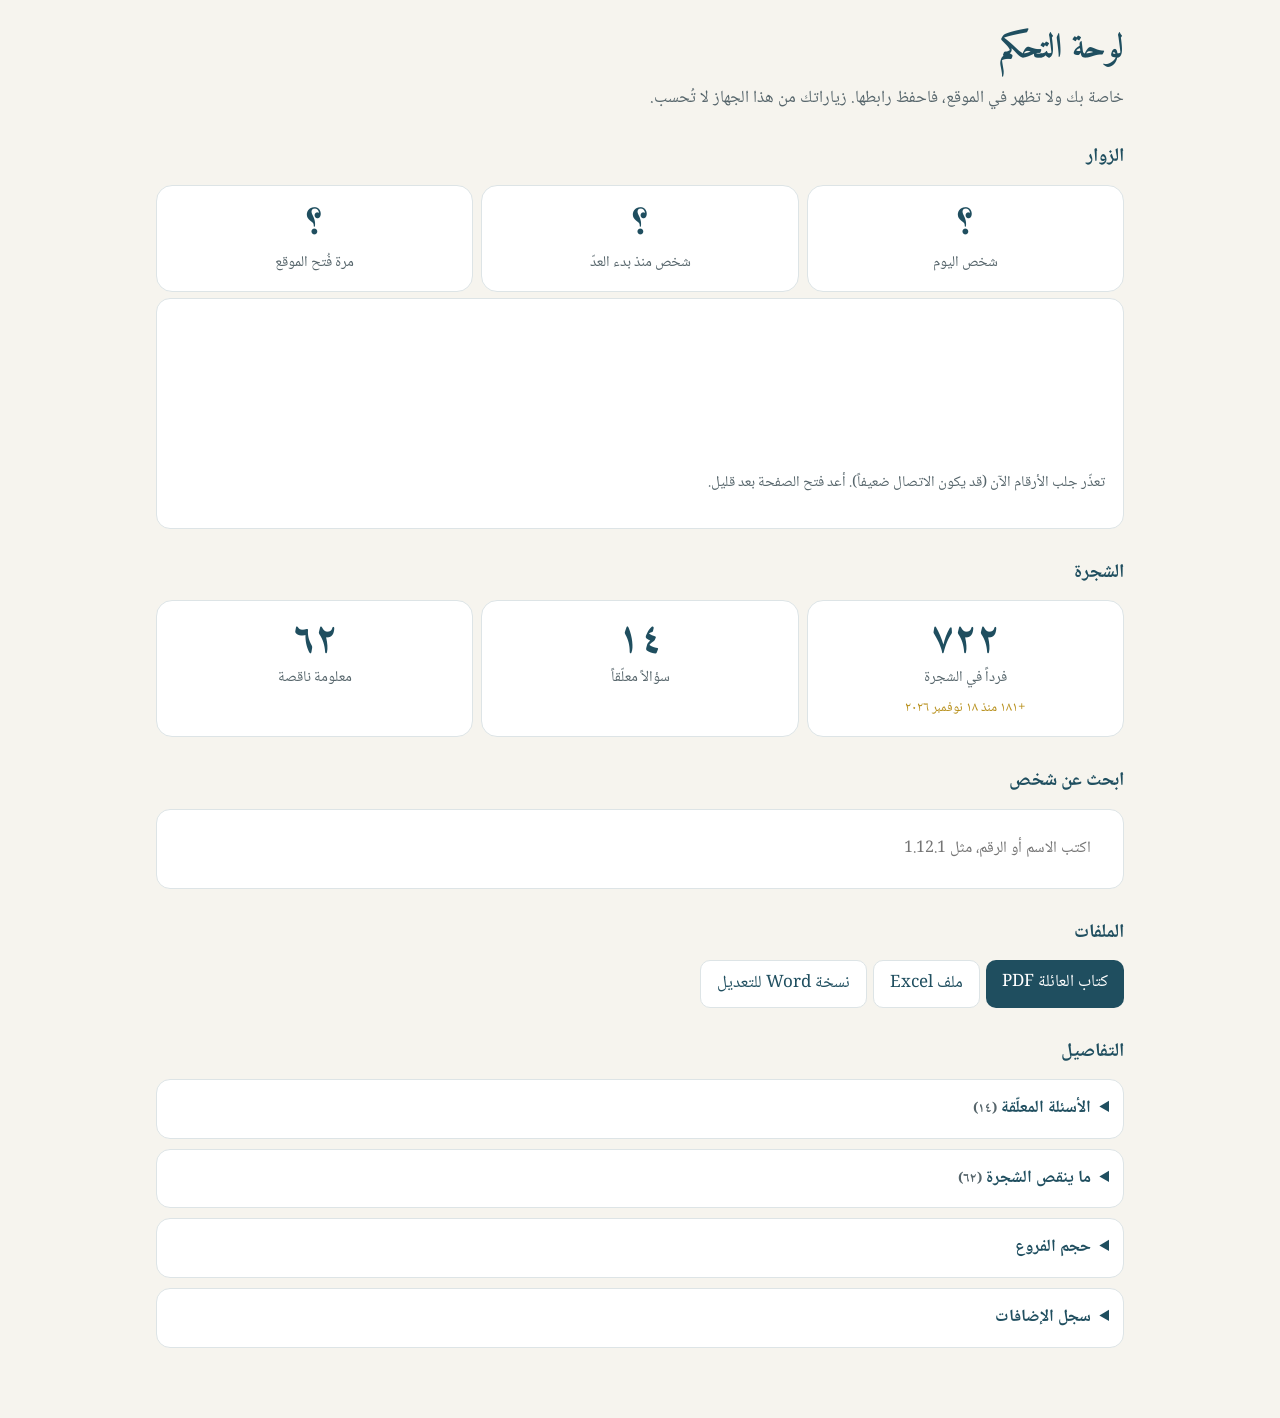
